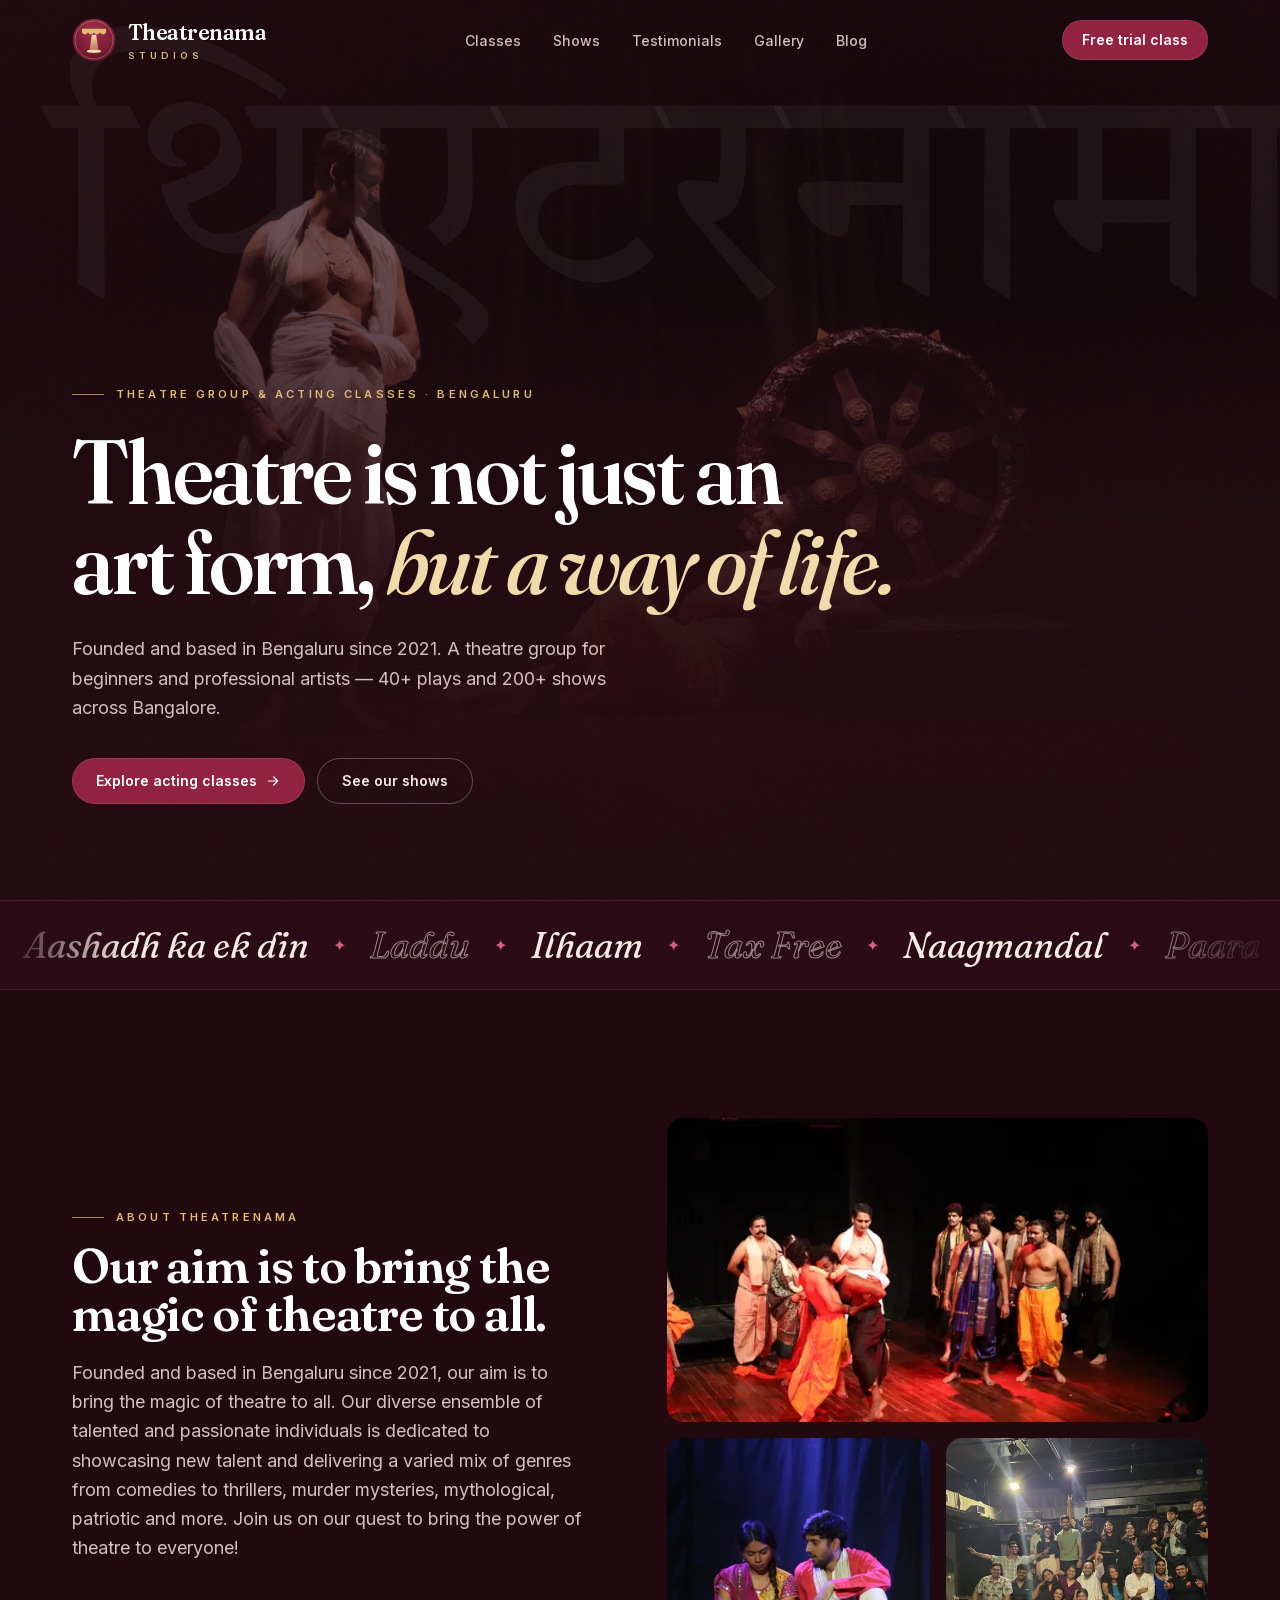
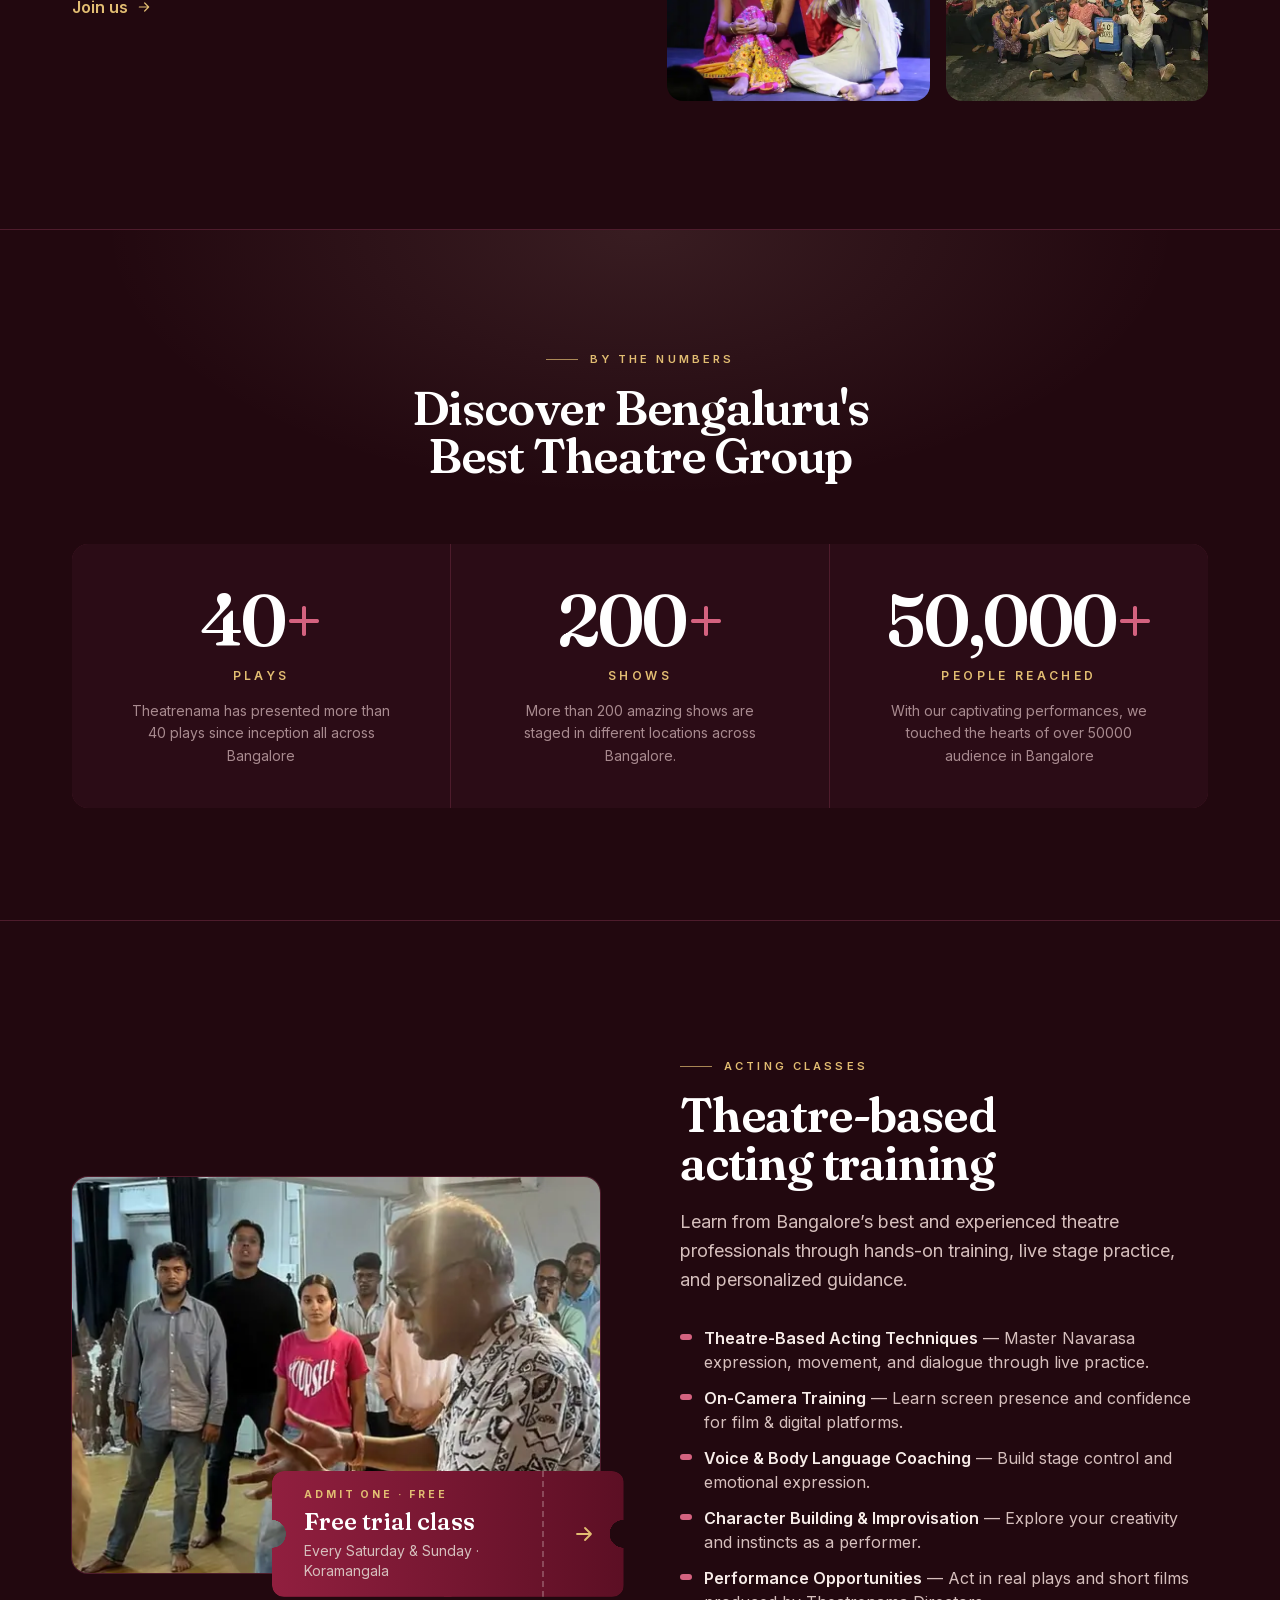
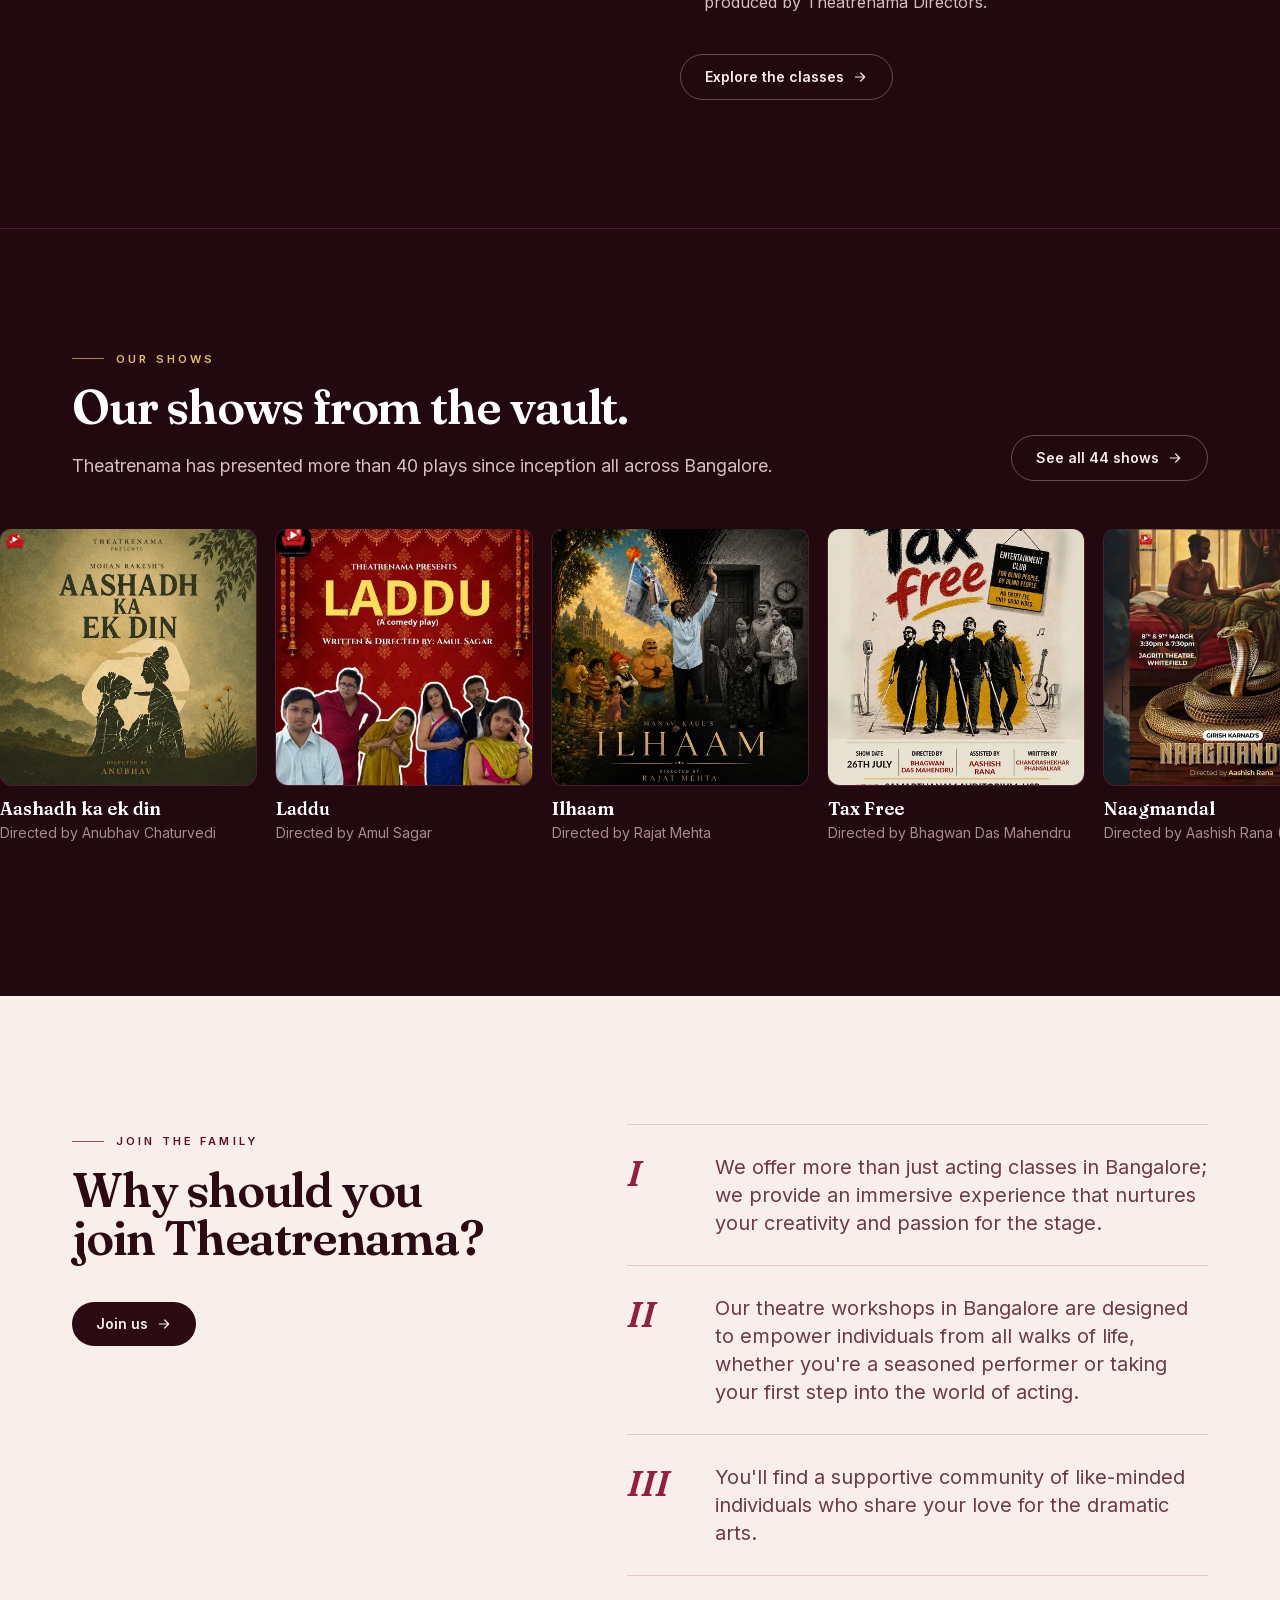
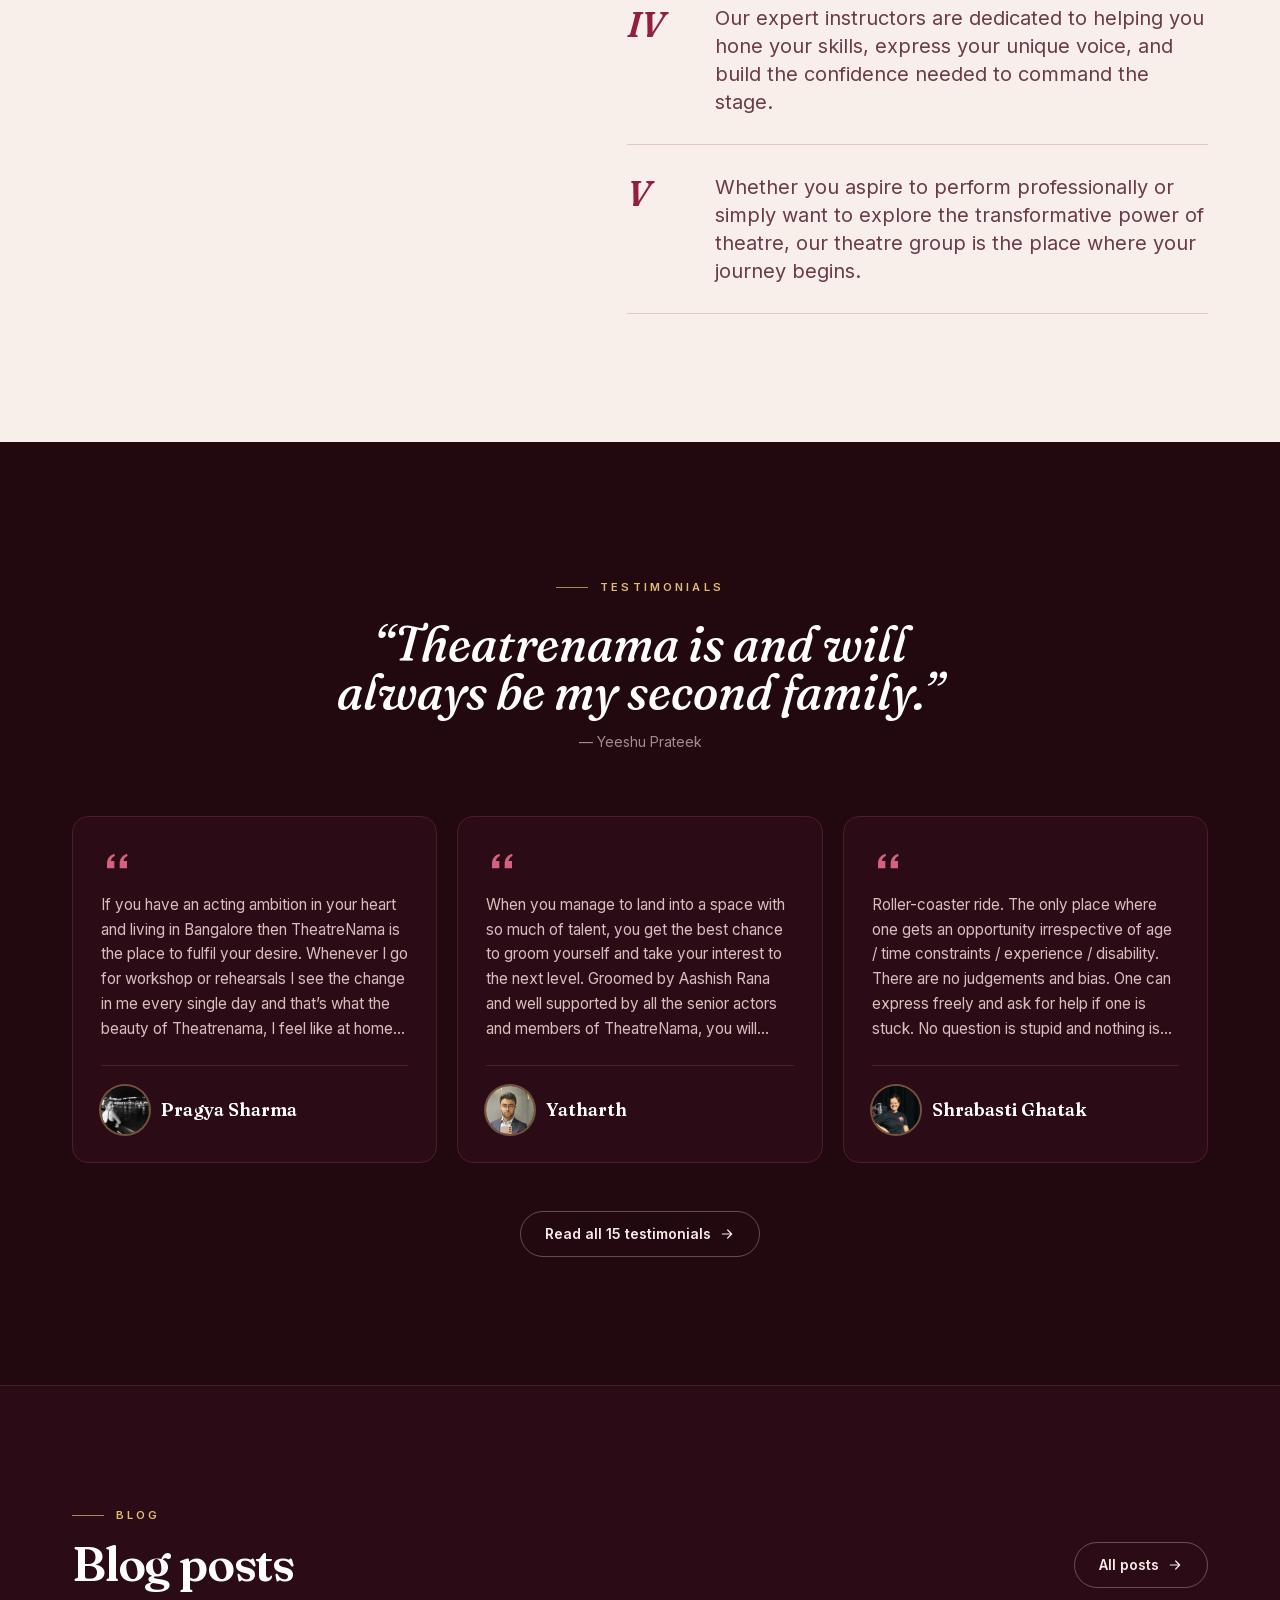
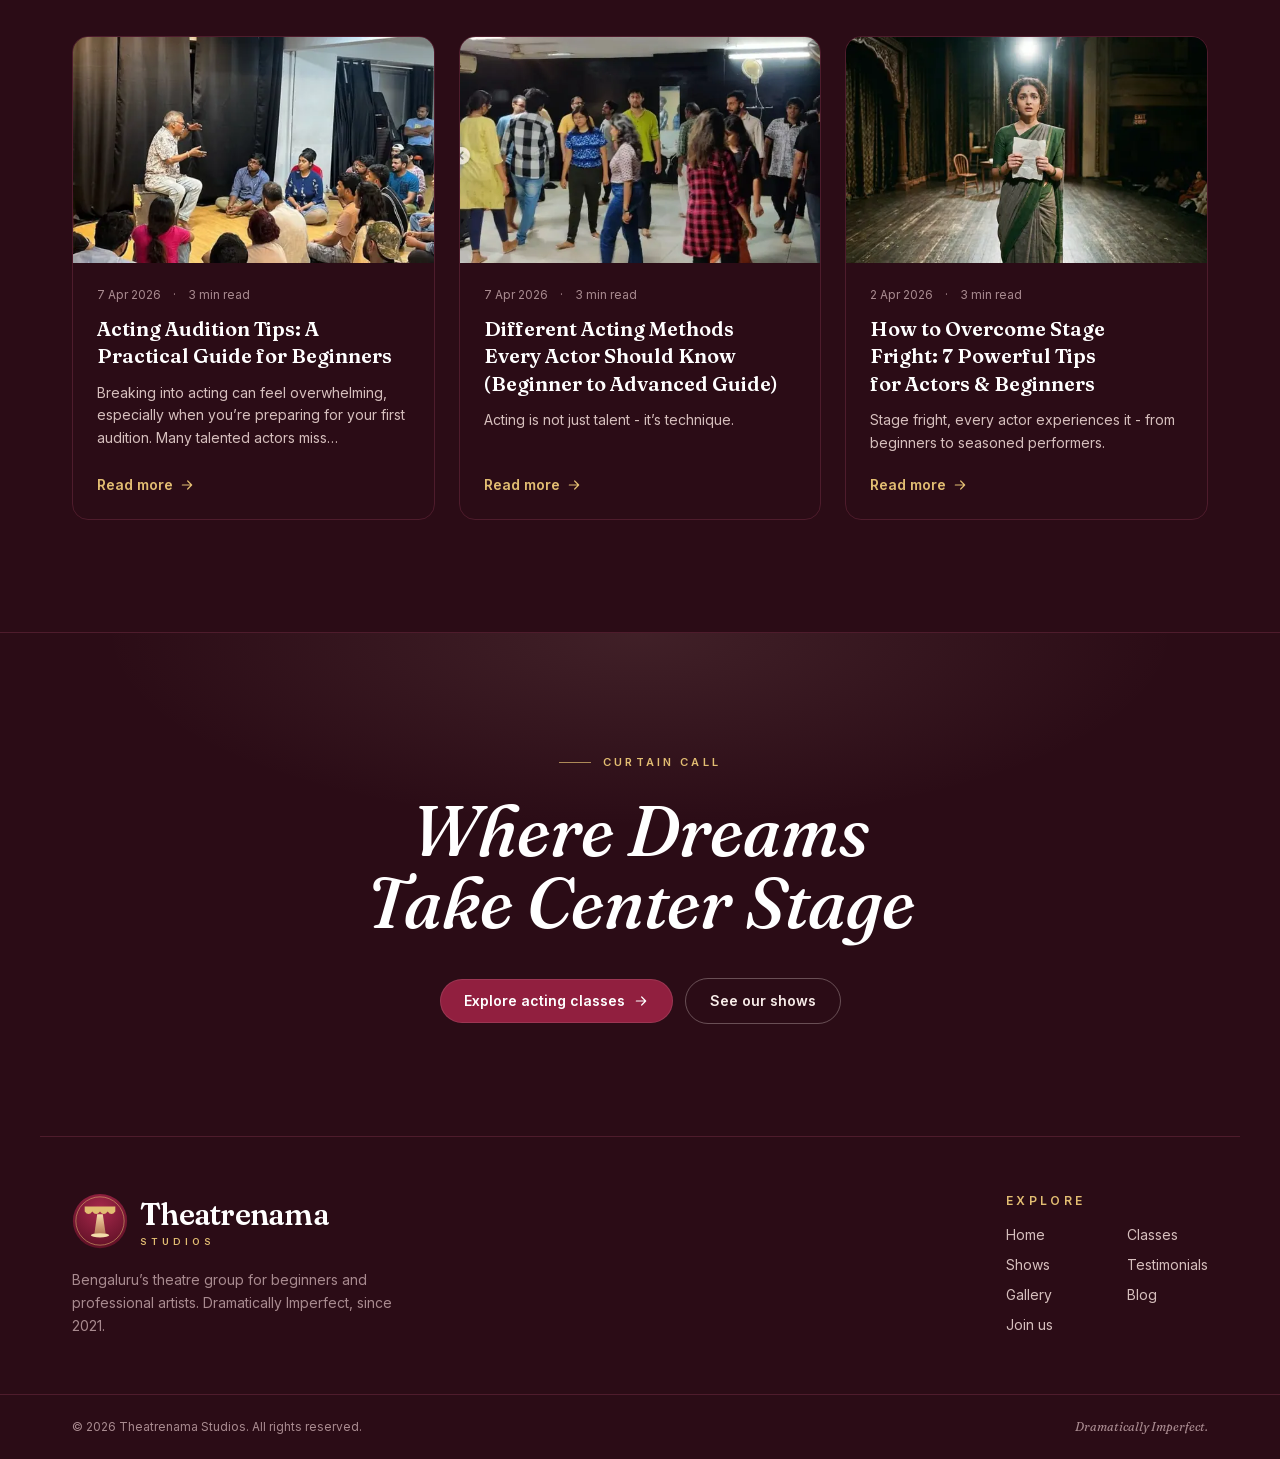
==== index.html @ 342a3503 "Deploy 2026-10-14 10:24 UTC Built from the microSaas monorepo (apps/theatrenamastudio).  Co-Authored" ====
<!DOCTYPE html><html lang="en-IN" class="__variable_3ef085 __variable_d8ebd1 __variable_57bfc7"><head><meta charSet="utf-8"/><meta name="viewport" content="width=device-width, initial-scale=1"/><link rel="preload" as="image" href="/icon.svg"/><link rel="preload" as="image" imageSrcSet="/media/gallery/g02-640.webp 640w, /media/gallery/g02-1600.webp 1600w, /media/gallery/g02-2400.webp 2400w" imageSizes="100vw"/><link rel="stylesheet" href="/_next/static/css/e958e77928044bc6.css" data-precedence="next"/><link rel="preload" as="script" fetchPriority="low" href="/_next/static/chunks/webpack-bf4ab1a71f17e4b8.js"/><script src="/_next/static/chunks/5b8f0dd8-e7ec6d33186a94db.js" async=""></script><script src="/_next/static/chunks/749-aa29c64bf0659a27.js" async=""></script><script src="/_next/static/chunks/main-app-c1b3ed4e00259830.js" async=""></script><script src="/_next/static/chunks/411-e05764ad5c6e83b8.js" async=""></script><script src="/_next/static/chunks/app/page-a405148a5ae69d5d.js" async=""></script><script src="/_next/static/chunks/app/layout-66b9f2281c1c49c7.js" async=""></script><meta name="theme-color" content="#22080f"/><meta name="color-scheme" content="dark"/><title>Theatrenama Studios — Theatre Group &amp; Acting Classes in Bangalore</title><meta name="description" content="Theatrenama is a theatre group in Bangalore for beginners and professional artists. Theatre and acting classes in Koramangala with experienced theatre instructors — free trial class every Saturday &amp; Sunday."/><meta name="application-name" content="Theatrenama Studios"/><meta name="keywords" content="theatre group in Bangalore,acting classes in Bangalore,acting classes Koramangala,theatre workshop Bangalore,Hindi theatre Bangalore,weekend acting classes Bangalore,free trial acting class,Theatrenama"/><link rel="canonical" href="https://theatrenamastudio.com/"/><meta name="format-detection" content="telephone=no"/><meta property="og:title" content="Theatrenama Studios — Theatre group &amp; acting classes in Bengaluru"/><meta property="og:description" content="Theatrenama is a theatre group in Bangalore for beginners and professional artists. Theatre and acting classes in Koramangala with experienced theatre instructors — free trial class every Saturday &amp; Sunday."/><meta property="og:site_name" content="Theatrenama Studios"/><meta property="og:locale" content="en_IN"/><meta property="og:image" content="https://theatrenamastudio.com/og.png"/><meta property="og:image:width" content="1200"/><meta property="og:image:height" content="630"/><meta property="og:image:alt" content="Theatrenama Studios — Dramatically Imperfect"/><meta property="og:type" content="website"/><meta name="twitter:card" content="summary_large_image"/><meta name="twitter:title" content="Theatrenama Studios — Theatre group &amp; acting classes in Bengaluru"/><meta name="twitter:description" content="Theatrenama is a theatre group in Bangalore for beginners and professional artists. Theatre and acting classes in Koramangala with experienced theatre instructors — free trial class every Saturday &amp; Sunday."/><meta name="twitter:image" content="https://theatrenamastudio.com/og.png"/><meta name="twitter:image:width" content="1200"/><meta name="twitter:image:height" content="630"/><meta name="twitter:image:alt" content="Theatrenama Studios — Dramatically Imperfect"/><link rel="icon" href="/icon.svg" type="image/svg+xml"/><link rel="icon" href="/icon-32.png" sizes="32x32" type="image/png"/><link rel="icon" href="/icon-192.png" sizes="192x192" type="image/png"/><link rel="apple-touch-icon" href="/icon-180.png" sizes="180x180"/><script src="/_next/static/chunks/polyfills-42372ed130431b0a.js" noModule=""></script></head><body class="grain min-h-screen"><a href="#main" class="sr-only z-[80] rounded-full bg-burgundy px-5 py-3 text-sm font-semibold text-white focus:not-sr-only focus:fixed focus:left-4 focus:top-4">Skip to content</a><header class="fixed inset-x-0 top-0 z-40 border-b transition-[background-color,border-color,backdrop-filter] duration-300 border-transparent"><div class="shell flex h-16 items-center justify-between gap-4 lg:h-20"><a class="-ml-1 rounded-lg p-1" aria-label="Theatrenama Studios — home" href="/"><span class="flex items-center gap-3"><img src="/icon.svg" alt="" width="64" height="64" class="h-10 w-10 lg:h-11 lg:w-11"/><span class="flex flex-col leading-none"><span class="font-display font-semibold tracking-tight text-white text-xl lg:text-[1.35rem]">Theatrenama</span><span class="mt-1 text-[0.6rem] font-semibold uppercase tracking-[0.42em] text-brass">Studios</span></span></span></a><nav aria-label="Main" class="hidden lg:block"><ul class="flex items-center gap-1"><li><a class="relative rounded-full px-3.5 py-2 text-sm font-medium transition-colors text-cream-dim hover:text-white" href="/acting-classes-bengaluru/">Classes</a></li><li><a class="relative rounded-full px-3.5 py-2 text-sm font-medium transition-colors text-cream-dim hover:text-white" href="/our-shows/">Shows</a></li><li><a class="relative rounded-full px-3.5 py-2 text-sm font-medium transition-colors text-cream-dim hover:text-white" href="/testimonials/">Testimonials</a></li><li><a class="relative rounded-full px-3.5 py-2 text-sm font-medium transition-colors text-cream-dim hover:text-white" href="/gallery/">Gallery</a></li><li><a class="relative rounded-full px-3.5 py-2 text-sm font-medium transition-colors text-cream-dim hover:text-white" href="/blog/">Blog</a></li></ul></nav><div class="flex items-center gap-2"><a class="btn-primary hidden !px-5 !py-2.5 sm:inline-flex" href="/acting-classes-bengaluru/#trial">Free trial class</a><button type="button" aria-expanded="false" aria-controls="curtain-menu" aria-label="Open menu" class="grid h-11 w-11 place-items-center rounded-full border border-cream/20 text-cream transition hover:border-cream/60 lg:hidden"><svg viewBox="0 0 24 24" class="h-5 w-5" fill="none" stroke="currentColor" stroke-width="1.8" stroke-linecap="round" stroke-linejoin="round" aria-hidden="true"><path d="M4 7h16 M4 12h16 M4 17h10"></path></svg></button></div></div></header><div id="curtain-menu" class="fixed inset-0 z-30 lg:hidden invisible delay-500" aria-hidden="true"><div class="absolute inset-y-0 w-1/2 bg-[repeating-linear-gradient(90deg,#4a0b1d_0_14px,#6e1430_14px_30px,#4a0b1d_30px_44px)] transition-transform duration-500 ease-[cubic-bezier(.7,0,.2,1)] left-0 shadow-[inset_-30px_0_60px_rgba(20,3,8,0.6)] -translate-x-full"></div><div class="absolute inset-y-0 w-1/2 bg-[repeating-linear-gradient(90deg,#4a0b1d_0_14px,#6e1430_14px_30px,#4a0b1d_30px_44px)] transition-transform duration-500 ease-[cubic-bezier(.7,0,.2,1)] right-0 shadow-[inset_30px_0_60px_rgba(20,3,8,0.6)] translate-x-full"></div><div class="absolute inset-0 bg-gradient-to-b from-wine/70 via-wine/25 to-wine/80"></div><nav aria-label="Mobile" class="relative flex h-full flex-col items-center justify-center gap-1 px-6 pt-16 text-center transition-opacity duration-300 opacity-0"><a tabindex="-1" aria-current="page" class="font-display text-3xl leading-snug transition hover:text-brass-light text-brass-light" href="/">Home</a><a tabindex="-1" class="font-display text-3xl leading-snug transition hover:text-brass-light text-white/90" href="/acting-classes-bengaluru/">Classes</a><a tabindex="-1" class="font-display text-3xl leading-snug transition hover:text-brass-light text-white/90" href="/our-shows/">Shows</a><a tabindex="-1" class="font-display text-3xl leading-snug transition hover:text-brass-light text-white/90" href="/testimonials/">Testimonials</a><a tabindex="-1" class="font-display text-3xl leading-snug transition hover:text-brass-light text-white/90" href="/gallery/">Gallery</a><a tabindex="-1" class="font-display text-3xl leading-snug transition hover:text-brass-light text-white/90" href="/blog/">Blog</a><a tabindex="-1" class="font-display text-3xl leading-snug transition hover:text-brass-light text-white/90" href="/join-us/">Join us</a><a tabindex="-1" class="mt-8 inline-flex items-center gap-2 rounded-full bg-cream px-6 py-3 text-sm font-semibold text-burgundy-deep" href="/acting-classes-bengaluru/#trial">Free trial class<svg viewBox="0 0 24 24" class="h-4 w-4" fill="none" stroke="currentColor" stroke-width="1.8" stroke-linecap="round" stroke-linejoin="round" aria-hidden="true"><path d="M5 12h14 M13 6l6 6-6 6"></path></svg></a></nav></div><main id="main"><section class="relative isolate flex min-h-[100svh] items-end overflow-hidden"><img src="/media/gallery/g02-640.webp" srcSet="/media/gallery/g02-640.webp 640w, /media/gallery/g02-1600.webp 1600w, /media/gallery/g02-2400.webp 2400w" sizes="100vw" width="6000" height="4000" alt="Maharathi scene" class="absolute inset-0 -z-20 h-full w-full object-cover object-[64%_50%] lg:object-center" loading="eager" decoding="sync" fetchpriority="high"/><div class="absolute inset-0 -z-10 bg-burgundy-deep/35 mix-blend-multiply"></div><div class="absolute inset-0 -z-10 bg-[linear-gradient(to_top,#22080f_6%,rgba(34,8,15,0.86)_34%,rgba(34,8,15,0.35)_68%,rgba(34,8,15,0.55))]"></div><div class="absolute inset-0 -z-10 bg-[radial-gradient(70%_60%_at_70%_20%,transparent,rgba(34,8,15,0.55))]"></div><p aria-hidden="true" class="pointer-events-none absolute -right-6 top-20 -z-10 select-none font-deva text-[30vw] leading-none text-white/[0.045] sm:top-16 lg:text-[19rem]">थिएटरनामा</p><div class="shell pb-14 pt-36 sm:pb-20 lg:pb-24"><h1 class="kicker">Theatre group &amp; acting classes · Bengaluru</h1><p class="mt-6 max-w-5xl font-display text-[2.9rem] font-semibold leading-[0.98] tracking-tight text-white text-balance sm:text-7xl lg:text-[5.6rem]">Theatre is not just an art form, <em class="font-medium text-brass-light">but a way of life.</em></p><p class="mt-7 max-w-xl text-lg leading-relaxed text-cream-dim text-pretty">Founded and based in Bengaluru since 2021. A theatre group for beginners and professional artists — 40+ plays and 200+ shows across Bangalore.</p><div class="mt-9 flex flex-wrap gap-3"><a class="btn-primary" href="/acting-classes-bengaluru/">Explore acting classes<svg viewBox="0 0 24 24" class="h-4 w-4" fill="none" stroke="currentColor" stroke-width="1.8" stroke-linecap="round" stroke-linejoin="round" aria-hidden="true"><path d="M5 12h14 M13 6l6 6-6 6"></path></svg></a><a class="btn-ghost" href="/our-shows/">See our shows</a></div></div></section><div class="relative overflow-hidden border-y border-wine-line bg-wine-2 py-6" aria-hidden="true"><div class="flex w-max animate-marquee"><ul class="flex shrink-0 items-center"><li class="flex items-center"><span class="whitespace-nowrap px-6 font-display text-3xl italic sm:text-4xl text-cream">Aashadh ka ek din</span><span class="text-burgundy-light" aria-hidden="true">✦</span></li><li class="flex items-center"><span class="whitespace-nowrap px-6 font-display text-3xl italic sm:text-4xl text-transparent [-webkit-text-stroke:1px_rgba(247,236,232,0.55)]">Laddu</span><span class="text-burgundy-light" aria-hidden="true">✦</span></li><li class="flex items-center"><span class="whitespace-nowrap px-6 font-display text-3xl italic sm:text-4xl text-cream">Ilhaam</span><span class="text-burgundy-light" aria-hidden="true">✦</span></li><li class="flex items-center"><span class="whitespace-nowrap px-6 font-display text-3xl italic sm:text-4xl text-transparent [-webkit-text-stroke:1px_rgba(247,236,232,0.55)]">Tax Free</span><span class="text-burgundy-light" aria-hidden="true">✦</span></li><li class="flex items-center"><span class="whitespace-nowrap px-6 font-display text-3xl italic sm:text-4xl text-cream">Naagmandal</span><span class="text-burgundy-light" aria-hidden="true">✦</span></li><li class="flex items-center"><span class="whitespace-nowrap px-6 font-display text-3xl italic sm:text-4xl text-transparent [-webkit-text-stroke:1px_rgba(247,236,232,0.55)]">Paara</span><span class="text-burgundy-light" aria-hidden="true">✦</span></li><li class="flex items-center"><span class="whitespace-nowrap px-6 font-display text-3xl italic sm:text-4xl text-cream">Sherlock Holmes &amp; the case of the vanishing author</span><span class="text-burgundy-light" aria-hidden="true">✦</span></li><li class="flex items-center"><span class="whitespace-nowrap px-6 font-display text-3xl italic sm:text-4xl text-transparent [-webkit-text-stroke:1px_rgba(247,236,232,0.55)]">Digdarshak</span><span class="text-burgundy-light" aria-hidden="true">✦</span></li><li class="flex items-center"><span class="whitespace-nowrap px-6 font-display text-3xl italic sm:text-4xl text-cream">Akelapan</span><span class="text-burgundy-light" aria-hidden="true">✦</span></li><li class="flex items-center"><span class="whitespace-nowrap px-6 font-display text-3xl italic sm:text-4xl text-transparent [-webkit-text-stroke:1px_rgba(247,236,232,0.55)]">Pagla Ghoda</span><span class="text-burgundy-light" aria-hidden="true">✦</span></li><li class="flex items-center"><span class="whitespace-nowrap px-6 font-display text-3xl italic sm:text-4xl text-cream">Janch Padtaal</span><span class="text-burgundy-light" aria-hidden="true">✦</span></li><li class="flex items-center"><span class="whitespace-nowrap px-6 font-display text-3xl italic sm:text-4xl text-transparent [-webkit-text-stroke:1px_rgba(247,236,232,0.55)]">Refund</span><span class="text-burgundy-light" aria-hidden="true">✦</span></li><li class="flex items-center"><span class="whitespace-nowrap px-6 font-display text-3xl italic sm:text-4xl text-cream">Paying Guest</span><span class="text-burgundy-light" aria-hidden="true">✦</span></li><li class="flex items-center"><span class="whitespace-nowrap px-6 font-display text-3xl italic sm:text-4xl text-transparent [-webkit-text-stroke:1px_rgba(247,236,232,0.55)]">Suno toh sahi</span><span class="text-burgundy-light" aria-hidden="true">✦</span></li><li class="flex items-center"><span class="whitespace-nowrap px-6 font-display text-3xl italic sm:text-4xl text-cream">Saiyyan Bhaye Kotwal</span><span class="text-burgundy-light" aria-hidden="true">✦</span></li><li class="flex items-center"><span class="whitespace-nowrap px-6 font-display text-3xl italic sm:text-4xl text-transparent [-webkit-text-stroke:1px_rgba(247,236,232,0.55)]">Govind</span><span class="text-burgundy-light" aria-hidden="true">✦</span></li><li class="flex items-center"><span class="whitespace-nowrap px-6 font-display text-3xl italic sm:text-4xl text-cream">31st February</span><span class="text-burgundy-light" aria-hidden="true">✦</span></li><li class="flex items-center"><span class="whitespace-nowrap px-6 font-display text-3xl italic sm:text-4xl text-transparent [-webkit-text-stroke:1px_rgba(247,236,232,0.55)]">Taj Mahal ka tender</span><span class="text-burgundy-light" aria-hidden="true">✦</span></li><li class="flex items-center"><span class="whitespace-nowrap px-6 font-display text-3xl italic sm:text-4xl text-cream">Proposal</span><span class="text-burgundy-light" aria-hidden="true">✦</span></li><li class="flex items-center"><span class="whitespace-nowrap px-6 font-display text-3xl italic sm:text-4xl text-transparent [-webkit-text-stroke:1px_rgba(247,236,232,0.55)]">Bali aur shambhu</span><span class="text-burgundy-light" aria-hidden="true">✦</span></li><li class="flex items-center"><span class="whitespace-nowrap px-6 font-display text-3xl italic sm:text-4xl text-cream">Can’t pay? Won’t pay!</span><span class="text-burgundy-light" aria-hidden="true">✦</span></li><li class="flex items-center"><span class="whitespace-nowrap px-6 font-display text-3xl italic sm:text-4xl text-transparent [-webkit-text-stroke:1px_rgba(247,236,232,0.55)]">Gaj foot inch</span><span class="text-burgundy-light" aria-hidden="true">✦</span></li><li class="flex items-center"><span class="whitespace-nowrap px-6 font-display text-3xl italic sm:text-4xl text-cream">Aparadhi naanalla..!!</span><span class="text-burgundy-light" aria-hidden="true">✦</span></li><li class="flex items-center"><span class="whitespace-nowrap px-6 font-display text-3xl italic sm:text-4xl text-transparent [-webkit-text-stroke:1px_rgba(247,236,232,0.55)]">Moteram ka satyagrah</span><span class="text-burgundy-light" aria-hidden="true">✦</span></li><li class="flex items-center"><span class="whitespace-nowrap px-6 font-display text-3xl italic sm:text-4xl text-cream">Ambedkar aur Gandhi</span><span class="text-burgundy-light" aria-hidden="true">✦</span></li><li class="flex items-center"><span class="whitespace-nowrap px-6 font-display text-3xl italic sm:text-4xl text-transparent [-webkit-text-stroke:1px_rgba(247,236,232,0.55)]">Chhapra ke deewaaney</span><span class="text-burgundy-light" aria-hidden="true">✦</span></li><li class="flex items-center"><span class="whitespace-nowrap px-6 font-display text-3xl italic sm:text-4xl text-cream">Maharathi</span><span class="text-burgundy-light" aria-hidden="true">✦</span></li><li class="flex items-center"><span class="whitespace-nowrap px-6 font-display text-3xl italic sm:text-4xl text-transparent [-webkit-text-stroke:1px_rgba(247,236,232,0.55)]">The Interview</span><span class="text-burgundy-light" aria-hidden="true">✦</span></li><li class="flex items-center"><span class="whitespace-nowrap px-6 font-display text-3xl italic sm:text-4xl text-cream">Gagan Damama Bajyo</span><span class="text-burgundy-light" aria-hidden="true">✦</span></li><li class="flex items-center"><span class="whitespace-nowrap px-6 font-display text-3xl italic sm:text-4xl text-transparent [-webkit-text-stroke:1px_rgba(247,236,232,0.55)]">Aisa Kehte Hain</span><span class="text-burgundy-light" aria-hidden="true">✦</span></li><li class="flex items-center"><span class="whitespace-nowrap px-6 font-display text-3xl italic sm:text-4xl text-cream">Court Martial</span><span class="text-burgundy-light" aria-hidden="true">✦</span></li><li class="flex items-center"><span class="whitespace-nowrap px-6 font-display text-3xl italic sm:text-4xl text-transparent [-webkit-text-stroke:1px_rgba(247,236,232,0.55)]">12 Angry Women</span><span class="text-burgundy-light" aria-hidden="true">✦</span></li><li class="flex items-center"><span class="whitespace-nowrap px-6 font-display text-3xl italic sm:text-4xl text-cream">Deluxe Hair Cutting Saloon</span><span class="text-burgundy-light" aria-hidden="true">✦</span></li><li class="flex items-center"><span class="whitespace-nowrap px-6 font-display text-3xl italic sm:text-4xl text-transparent [-webkit-text-stroke:1px_rgba(247,236,232,0.55)]">Family</span><span class="text-burgundy-light" aria-hidden="true">✦</span></li><li class="flex items-center"><span class="whitespace-nowrap px-6 font-display text-3xl italic sm:text-4xl text-cream">Tamasha-e-media</span><span class="text-burgundy-light" aria-hidden="true">✦</span></li><li class="flex items-center"><span class="whitespace-nowrap px-6 font-display text-3xl italic sm:text-4xl text-transparent [-webkit-text-stroke:1px_rgba(247,236,232,0.55)]">Mera Wajood</span><span class="text-burgundy-light" aria-hidden="true">✦</span></li><li class="flex items-center"><span class="whitespace-nowrap px-6 font-display text-3xl italic sm:text-4xl text-cream">Pocketmaar Drama Company</span><span class="text-burgundy-light" aria-hidden="true">✦</span></li><li class="flex items-center"><span class="whitespace-nowrap px-6 font-display text-3xl italic sm:text-4xl text-transparent [-webkit-text-stroke:1px_rgba(247,236,232,0.55)]">Tamashey ka baazigar</span><span class="text-burgundy-light" aria-hidden="true">✦</span></li><li class="flex items-center"><span class="whitespace-nowrap px-6 font-display text-3xl italic sm:text-4xl text-cream">Birjees qadar ka kunba</span><span class="text-burgundy-light" aria-hidden="true">✦</span></li><li class="flex items-center"><span class="whitespace-nowrap px-6 font-display text-3xl italic sm:text-4xl text-transparent [-webkit-text-stroke:1px_rgba(247,236,232,0.55)]">Jab shahar humara sota hai</span><span class="text-burgundy-light" aria-hidden="true">✦</span></li><li class="flex items-center"><span class="whitespace-nowrap px-6 font-display text-3xl italic sm:text-4xl text-cream">Hi! Handsome</span><span class="text-burgundy-light" aria-hidden="true">✦</span></li><li class="flex items-center"><span class="whitespace-nowrap px-6 font-display text-3xl italic sm:text-4xl text-transparent [-webkit-text-stroke:1px_rgba(247,236,232,0.55)]">Chuhal</span><span class="text-burgundy-light" aria-hidden="true">✦</span></li><li class="flex items-center"><span class="whitespace-nowrap px-6 font-display text-3xl italic sm:text-4xl text-cream">Woh ab bhi pukarta hai</span><span class="text-burgundy-light" aria-hidden="true">✦</span></li><li class="flex items-center"><span class="whitespace-nowrap px-6 font-display text-3xl italic sm:text-4xl text-transparent [-webkit-text-stroke:1px_rgba(247,236,232,0.55)]">Canvas ki maut</span><span class="text-burgundy-light" aria-hidden="true">✦</span></li></ul><ul class="flex shrink-0 items-center"><li class="flex items-center"><span class="whitespace-nowrap px-6 font-display text-3xl italic sm:text-4xl text-cream">Aashadh ka ek din</span><span class="text-burgundy-light" aria-hidden="true">✦</span></li><li class="flex items-center"><span class="whitespace-nowrap px-6 font-display text-3xl italic sm:text-4xl text-transparent [-webkit-text-stroke:1px_rgba(247,236,232,0.55)]">Laddu</span><span class="text-burgundy-light" aria-hidden="true">✦</span></li><li class="flex items-center"><span class="whitespace-nowrap px-6 font-display text-3xl italic sm:text-4xl text-cream">Ilhaam</span><span class="text-burgundy-light" aria-hidden="true">✦</span></li><li class="flex items-center"><span class="whitespace-nowrap px-6 font-display text-3xl italic sm:text-4xl text-transparent [-webkit-text-stroke:1px_rgba(247,236,232,0.55)]">Tax Free</span><span class="text-burgundy-light" aria-hidden="true">✦</span></li><li class="flex items-center"><span class="whitespace-nowrap px-6 font-display text-3xl italic sm:text-4xl text-cream">Naagmandal</span><span class="text-burgundy-light" aria-hidden="true">✦</span></li><li class="flex items-center"><span class="whitespace-nowrap px-6 font-display text-3xl italic sm:text-4xl text-transparent [-webkit-text-stroke:1px_rgba(247,236,232,0.55)]">Paara</span><span class="text-burgundy-light" aria-hidden="true">✦</span></li><li class="flex items-center"><span class="whitespace-nowrap px-6 font-display text-3xl italic sm:text-4xl text-cream">Sherlock Holmes &amp; the case of the vanishing author</span><span class="text-burgundy-light" aria-hidden="true">✦</span></li><li class="flex items-center"><span class="whitespace-nowrap px-6 font-display text-3xl italic sm:text-4xl text-transparent [-webkit-text-stroke:1px_rgba(247,236,232,0.55)]">Digdarshak</span><span class="text-burgundy-light" aria-hidden="true">✦</span></li><li class="flex items-center"><span class="whitespace-nowrap px-6 font-display text-3xl italic sm:text-4xl text-cream">Akelapan</span><span class="text-burgundy-light" aria-hidden="true">✦</span></li><li class="flex items-center"><span class="whitespace-nowrap px-6 font-display text-3xl italic sm:text-4xl text-transparent [-webkit-text-stroke:1px_rgba(247,236,232,0.55)]">Pagla Ghoda</span><span class="text-burgundy-light" aria-hidden="true">✦</span></li><li class="flex items-center"><span class="whitespace-nowrap px-6 font-display text-3xl italic sm:text-4xl text-cream">Janch Padtaal</span><span class="text-burgundy-light" aria-hidden="true">✦</span></li><li class="flex items-center"><span class="whitespace-nowrap px-6 font-display text-3xl italic sm:text-4xl text-transparent [-webkit-text-stroke:1px_rgba(247,236,232,0.55)]">Refund</span><span class="text-burgundy-light" aria-hidden="true">✦</span></li><li class="flex items-center"><span class="whitespace-nowrap px-6 font-display text-3xl italic sm:text-4xl text-cream">Paying Guest</span><span class="text-burgundy-light" aria-hidden="true">✦</span></li><li class="flex items-center"><span class="whitespace-nowrap px-6 font-display text-3xl italic sm:text-4xl text-transparent [-webkit-text-stroke:1px_rgba(247,236,232,0.55)]">Suno toh sahi</span><span class="text-burgundy-light" aria-hidden="true">✦</span></li><li class="flex items-center"><span class="whitespace-nowrap px-6 font-display text-3xl italic sm:text-4xl text-cream">Saiyyan Bhaye Kotwal</span><span class="text-burgundy-light" aria-hidden="true">✦</span></li><li class="flex items-center"><span class="whitespace-nowrap px-6 font-display text-3xl italic sm:text-4xl text-transparent [-webkit-text-stroke:1px_rgba(247,236,232,0.55)]">Govind</span><span class="text-burgundy-light" aria-hidden="true">✦</span></li><li class="flex items-center"><span class="whitespace-nowrap px-6 font-display text-3xl italic sm:text-4xl text-cream">31st February</span><span class="text-burgundy-light" aria-hidden="true">✦</span></li><li class="flex items-center"><span class="whitespace-nowrap px-6 font-display text-3xl italic sm:text-4xl text-transparent [-webkit-text-stroke:1px_rgba(247,236,232,0.55)]">Taj Mahal ka tender</span><span class="text-burgundy-light" aria-hidden="true">✦</span></li><li class="flex items-center"><span class="whitespace-nowrap px-6 font-display text-3xl italic sm:text-4xl text-cream">Proposal</span><span class="text-burgundy-light" aria-hidden="true">✦</span></li><li class="flex items-center"><span class="whitespace-nowrap px-6 font-display text-3xl italic sm:text-4xl text-transparent [-webkit-text-stroke:1px_rgba(247,236,232,0.55)]">Bali aur shambhu</span><span class="text-burgundy-light" aria-hidden="true">✦</span></li><li class="flex items-center"><span class="whitespace-nowrap px-6 font-display text-3xl italic sm:text-4xl text-cream">Can’t pay? Won’t pay!</span><span class="text-burgundy-light" aria-hidden="true">✦</span></li><li class="flex items-center"><span class="whitespace-nowrap px-6 font-display text-3xl italic sm:text-4xl text-transparent [-webkit-text-stroke:1px_rgba(247,236,232,0.55)]">Gaj foot inch</span><span class="text-burgundy-light" aria-hidden="true">✦</span></li><li class="flex items-center"><span class="whitespace-nowrap px-6 font-display text-3xl italic sm:text-4xl text-cream">Aparadhi naanalla..!!</span><span class="text-burgundy-light" aria-hidden="true">✦</span></li><li class="flex items-center"><span class="whitespace-nowrap px-6 font-display text-3xl italic sm:text-4xl text-transparent [-webkit-text-stroke:1px_rgba(247,236,232,0.55)]">Moteram ka satyagrah</span><span class="text-burgundy-light" aria-hidden="true">✦</span></li><li class="flex items-center"><span class="whitespace-nowrap px-6 font-display text-3xl italic sm:text-4xl text-cream">Ambedkar aur Gandhi</span><span class="text-burgundy-light" aria-hidden="true">✦</span></li><li class="flex items-center"><span class="whitespace-nowrap px-6 font-display text-3xl italic sm:text-4xl text-transparent [-webkit-text-stroke:1px_rgba(247,236,232,0.55)]">Chhapra ke deewaaney</span><span class="text-burgundy-light" aria-hidden="true">✦</span></li><li class="flex items-center"><span class="whitespace-nowrap px-6 font-display text-3xl italic sm:text-4xl text-cream">Maharathi</span><span class="text-burgundy-light" aria-hidden="true">✦</span></li><li class="flex items-center"><span class="whitespace-nowrap px-6 font-display text-3xl italic sm:text-4xl text-transparent [-webkit-text-stroke:1px_rgba(247,236,232,0.55)]">The Interview</span><span class="text-burgundy-light" aria-hidden="true">✦</span></li><li class="flex items-center"><span class="whitespace-nowrap px-6 font-display text-3xl italic sm:text-4xl text-cream">Gagan Damama Bajyo</span><span class="text-burgundy-light" aria-hidden="true">✦</span></li><li class="flex items-center"><span class="whitespace-nowrap px-6 font-display text-3xl italic sm:text-4xl text-transparent [-webkit-text-stroke:1px_rgba(247,236,232,0.55)]">Aisa Kehte Hain</span><span class="text-burgundy-light" aria-hidden="true">✦</span></li><li class="flex items-center"><span class="whitespace-nowrap px-6 font-display text-3xl italic sm:text-4xl text-cream">Court Martial</span><span class="text-burgundy-light" aria-hidden="true">✦</span></li><li class="flex items-center"><span class="whitespace-nowrap px-6 font-display text-3xl italic sm:text-4xl text-transparent [-webkit-text-stroke:1px_rgba(247,236,232,0.55)]">12 Angry Women</span><span class="text-burgundy-light" aria-hidden="true">✦</span></li><li class="flex items-center"><span class="whitespace-nowrap px-6 font-display text-3xl italic sm:text-4xl text-cream">Deluxe Hair Cutting Saloon</span><span class="text-burgundy-light" aria-hidden="true">✦</span></li><li class="flex items-center"><span class="whitespace-nowrap px-6 font-display text-3xl italic sm:text-4xl text-transparent [-webkit-text-stroke:1px_rgba(247,236,232,0.55)]">Family</span><span class="text-burgundy-light" aria-hidden="true">✦</span></li><li class="flex items-center"><span class="whitespace-nowrap px-6 font-display text-3xl italic sm:text-4xl text-cream">Tamasha-e-media</span><span class="text-burgundy-light" aria-hidden="true">✦</span></li><li class="flex items-center"><span class="whitespace-nowrap px-6 font-display text-3xl italic sm:text-4xl text-transparent [-webkit-text-stroke:1px_rgba(247,236,232,0.55)]">Mera Wajood</span><span class="text-burgundy-light" aria-hidden="true">✦</span></li><li class="flex items-center"><span class="whitespace-nowrap px-6 font-display text-3xl italic sm:text-4xl text-cream">Pocketmaar Drama Company</span><span class="text-burgundy-light" aria-hidden="true">✦</span></li><li class="flex items-center"><span class="whitespace-nowrap px-6 font-display text-3xl italic sm:text-4xl text-transparent [-webkit-text-stroke:1px_rgba(247,236,232,0.55)]">Tamashey ka baazigar</span><span class="text-burgundy-light" aria-hidden="true">✦</span></li><li class="flex items-center"><span class="whitespace-nowrap px-6 font-display text-3xl italic sm:text-4xl text-cream">Birjees qadar ka kunba</span><span class="text-burgundy-light" aria-hidden="true">✦</span></li><li class="flex items-center"><span class="whitespace-nowrap px-6 font-display text-3xl italic sm:text-4xl text-transparent [-webkit-text-stroke:1px_rgba(247,236,232,0.55)]">Jab shahar humara sota hai</span><span class="text-burgundy-light" aria-hidden="true">✦</span></li><li class="flex items-center"><span class="whitespace-nowrap px-6 font-display text-3xl italic sm:text-4xl text-cream">Hi! Handsome</span><span class="text-burgundy-light" aria-hidden="true">✦</span></li><li class="flex items-center"><span class="whitespace-nowrap px-6 font-display text-3xl italic sm:text-4xl text-transparent [-webkit-text-stroke:1px_rgba(247,236,232,0.55)]">Chuhal</span><span class="text-burgundy-light" aria-hidden="true">✦</span></li><li class="flex items-center"><span class="whitespace-nowrap px-6 font-display text-3xl italic sm:text-4xl text-cream">Woh ab bhi pukarta hai</span><span class="text-burgundy-light" aria-hidden="true">✦</span></li><li class="flex items-center"><span class="whitespace-nowrap px-6 font-display text-3xl italic sm:text-4xl text-transparent [-webkit-text-stroke:1px_rgba(247,236,232,0.55)]">Canvas ki maut</span><span class="text-burgundy-light" aria-hidden="true">✦</span></li></ul></div><div class="pointer-events-none absolute inset-y-0 left-0 w-16 bg-gradient-to-r from-wine-2 to-transparent sm:w-32"></div><div class="pointer-events-none absolute inset-y-0 right-0 w-16 bg-gradient-to-l from-wine-2 to-transparent sm:w-32"></div></div><section class="py-24 sm:py-32"><div class="shell grid items-center gap-14 lg:grid-cols-[1fr_1.05fr] lg:gap-20"><div class="reveal"><div class="max-w-3xl"><p class="kicker  ">About Theatrenama</p><h2 class="mt-4 font-display text-4xl font-semibold leading-[1.08] tracking-tight text-balance sm:text-5xl text-white">Our aim is to bring the magic of theatre to all.</h2><div class="mt-5 text-lg leading-relaxed text-pretty text-cream-dim"><p>Founded and based in Bengaluru since 2021, our aim is to bring the magic of theatre to all. Our diverse ensemble of talented and passionate individuals is dedicated to showcasing new talent and delivering a varied mix of genres from comedies to thrillers, murder mysteries, mythological, patriotic and more. Join us on our quest to bring the power of theatre to everyone!</p></div></div><a class="mt-8 inline-flex items-center gap-2 font-semibold text-brass hover:text-brass-light" href="/join-us/">Join us<svg viewBox="0 0 24 24" class="h-4 w-4" fill="none" stroke="currentColor" stroke-width="1.8" stroke-linecap="round" stroke-linejoin="round" aria-hidden="true"><path d="M5 12h14 M13 6l6 6-6 6"></path></svg></a></div><div class="reveal grid grid-cols-6 grid-rows-[auto_auto] gap-3 sm:gap-4"><div class="col-span-6 overflow-hidden rounded-2xl"><img src="/media/gallery/g05-640.webp" srcSet="/media/gallery/g05-640.webp 640w, /media/gallery/g05-1600.webp 1600w, /media/gallery/g05-2400.webp 2400w" sizes="(min-width: 1024px) 580px, 92vw" width="6000" height="4000" alt="Scene from a Theatrenama production" class="aspect-[16/9] h-full w-full object-cover" loading="lazy" decoding="async"/></div><div class="col-span-3 overflow-hidden rounded-2xl"><img src="/media/gallery/g13-640.webp" srcSet="/media/gallery/g13-640.webp 640w, /media/gallery/g13-1600.webp 1440w" sizes="(min-width: 1024px) 290px, 46vw" width="1440" height="1440" alt="Scene from a Theatrenama production" class="aspect-square h-full w-full object-cover" loading="lazy" decoding="async"/></div><div class="col-span-3 overflow-hidden rounded-2xl"><img src="/media/gallery/g10-640.webp" srcSet="/media/gallery/g10-640.webp 640w, /media/gallery/g10-1600.webp 1600w" sizes="(min-width: 1024px) 290px, 46vw" width="4000" height="3000" alt="The Theatrenama ensemble together in the studio" class="aspect-square h-full w-full object-cover" loading="lazy" decoding="async"/></div></div></div></section><section class="spotlight border-y border-wine-line bg-wine-2 py-24 sm:py-28"><div class="shell"><div class="mx-auto max-w-3xl text-center"><p class="kicker justify-center ">By the numbers</p><h2 class="mt-4 font-display text-4xl font-semibold leading-[1.08] tracking-tight text-balance sm:text-5xl text-white">Discover Bengaluru&#x27;s Best Theatre Group</h2></div><dl class="mt-16 grid gap-px overflow-hidden rounded-2xl bg-wine-line sm:grid-cols-3"><div class="reveal flex flex-col bg-wine-2 px-8 py-10 text-center"><dt class="order-2 mt-3 text-xs font-semibold uppercase tracking-kicker text-brass">Plays</dt><dd class="order-1 font-display text-6xl font-semibold tracking-tight text-white sm:text-7xl">40<span class="text-burgundy-light">+</span></dd><dd class="order-3 mx-auto mt-4 max-w-[17rem] text-sm leading-relaxed text-cream-mut">Theatrenama has presented more than 40 plays since inception all across Bangalore</dd></div><div class="reveal flex flex-col bg-wine-2 px-8 py-10 text-center"><dt class="order-2 mt-3 text-xs font-semibold uppercase tracking-kicker text-brass">Shows</dt><dd class="order-1 font-display text-6xl font-semibold tracking-tight text-white sm:text-7xl">200<span class="text-burgundy-light">+</span></dd><dd class="order-3 mx-auto mt-4 max-w-[17rem] text-sm leading-relaxed text-cream-mut">More than 200 amazing shows are staged in different locations across Bangalore.</dd></div><div class="reveal flex flex-col bg-wine-2 px-8 py-10 text-center"><dt class="order-2 mt-3 text-xs font-semibold uppercase tracking-kicker text-brass">People reached</dt><dd class="order-1 font-display text-6xl font-semibold tracking-tight text-white sm:text-7xl">50,000<span class="text-burgundy-light">+</span></dd><dd class="order-3 mx-auto mt-4 max-w-[17rem] text-sm leading-relaxed text-cream-mut">With our captivating performances, we touched the hearts of over 50000 audience in Bangalore</dd></div></dl></div></section><section class="py-24 sm:py-32"><div class="shell grid items-center gap-14 lg:grid-cols-2 lg:gap-20"><div class="reveal relative order-2 lg:order-1"><div class="overflow-hidden rounded-2xl ring-1 ring-wine-line"><img src="/media/classes/c4-800.webp" srcSet="/media/classes/c4-800.webp 800w, /media/classes/c4-1600.webp 1600w" sizes="(min-width: 1024px) 560px, 92vw" width="1600" height="800" alt="A mentor coaching a Theatrenama class" class="aspect-[4/3] w-full object-cover" loading="lazy" decoding="async"/></div><div class="absolute -bottom-6 left-4 right-4 sm:left-auto sm:right-[-1.5rem] sm:w-[22rem]"><a class="ticket group flex items-stretch overflow-hidden rounded-xl bg-gradient-to-r from-burgundy to-burgundy-deep text-cream  transition hover:brightness-110" href="/acting-classes-bengaluru/#trial"><span class="flex flex-1 flex-col justify-center px-6 py-4 sm:px-8"><span class="text-[0.65rem] font-bold uppercase tracking-kicker text-brass">Admit one · Free</span><span class="mt-1 font-display text-2xl font-semibold leading-tight text-white">Free trial class</span><span class="mt-1 text-sm text-cream-dim">Every Saturday &amp; Sunday<!-- --> · Koramangala</span></span><span class="flex items-center border-l-2 border-dashed border-cream/25 px-5 text-brass sm:px-7" aria-hidden="true"><svg viewBox="0 0 24 24" class="h-6 w-6 transition-transform group-hover:translate-x-1" fill="none" stroke="currentColor" stroke-width="1.8" stroke-linecap="round" stroke-linejoin="round" aria-hidden="true"><path d="M5 12h14 M13 6l6 6-6 6"></path></svg></span></a></div></div><div class="reveal order-1 lg:order-2"><div class="max-w-3xl"><p class="kicker  ">Acting classes</p><h2 class="mt-4 font-display text-4xl font-semibold leading-[1.08] tracking-tight text-balance sm:text-5xl text-white">Theatre-based acting training</h2><div class="mt-5 text-lg leading-relaxed text-pretty text-cream-dim"><p>Learn from Bangalore’s best and experienced theatre professionals through hands-on training, live stage practice, and personalized guidance.</p></div></div><ul class="mt-8 space-y-3"><li class="flex gap-3"><span class="mt-2 h-1.5 w-3 shrink-0 rounded-full bg-burgundy-light" aria-hidden="true"></span><span class="text-cream-dim"><span class="font-semibold text-cream">Theatre-Based Acting Techniques</span> — <!-- -->Master Navarasa expression, movement, and dialogue through live practice.</span></li><li class="flex gap-3"><span class="mt-2 h-1.5 w-3 shrink-0 rounded-full bg-burgundy-light" aria-hidden="true"></span><span class="text-cream-dim"><span class="font-semibold text-cream">On-Camera Training</span> — <!-- -->Learn screen presence and confidence for film &amp; digital platforms.</span></li><li class="flex gap-3"><span class="mt-2 h-1.5 w-3 shrink-0 rounded-full bg-burgundy-light" aria-hidden="true"></span><span class="text-cream-dim"><span class="font-semibold text-cream">Voice &amp; Body Language Coaching</span> — <!-- -->Build stage control and emotional expression.</span></li><li class="flex gap-3"><span class="mt-2 h-1.5 w-3 shrink-0 rounded-full bg-burgundy-light" aria-hidden="true"></span><span class="text-cream-dim"><span class="font-semibold text-cream">Character Building &amp; Improvisation</span> — <!-- -->Explore your creativity and instincts as a performer.</span></li><li class="flex gap-3"><span class="mt-2 h-1.5 w-3 shrink-0 rounded-full bg-burgundy-light" aria-hidden="true"></span><span class="text-cream-dim"><span class="font-semibold text-cream">Performance Opportunities</span> — <!-- -->Act in real plays and short films produced by Theatrenama Directors.</span></li></ul><a class="btn-ghost mt-10" href="/acting-classes-bengaluru/">Explore the classes<svg viewBox="0 0 24 24" class="h-4 w-4" fill="none" stroke="currentColor" stroke-width="1.8" stroke-linecap="round" stroke-linejoin="round" aria-hidden="true"><path d="M5 12h14 M13 6l6 6-6 6"></path></svg></a></div></div></section><section class="border-t border-wine-line py-24 sm:py-28"><div class="shell flex flex-wrap items-end justify-between gap-6"><div class="max-w-3xl"><p class="kicker  ">Our shows</p><h2 class="mt-4 font-display text-4xl font-semibold leading-[1.08] tracking-tight text-balance sm:text-5xl text-white">Our shows from the vault.</h2><div class="mt-5 text-lg leading-relaxed text-pretty text-cream-dim"><p>Theatrenama has presented more than 40 plays since inception all across Bangalore.</p></div></div><a class="btn-ghost" href="/our-shows/">See all <!-- -->44<!-- --> shows<svg viewBox="0 0 24 24" class="h-4 w-4" fill="none" stroke="currentColor" stroke-width="1.8" stroke-linecap="round" stroke-linejoin="round" aria-hidden="true"><path d="M5 12h14 M13 6l6 6-6 6"></path></svg></a></div><div class="mt-12 flex snap-x snap-mandatory gap-5 overflow-x-auto px-4 pb-4 scrollbar-none sm:px-6 lg:px-[max(2rem,calc((100vw_-_1200px)/2_+_2rem))]"><a class="group block w-[62vw] shrink-0 snap-start sm:w-64" href="/our-shows/"><div class="relative aspect-square overflow-hidden rounded-xl bg-wine-3 ring-1 ring-wine-line transition duration-300 group-hover:-translate-y-1 group-hover:shadow-glow"><img src="/media/shows/aashadh-ka-ek-din-480.webp" srcSet="/media/shows/aashadh-ka-ek-din-480.webp 480w, /media/shows/aashadh-ka-ek-din-960.webp 960w" sizes="(min-width: 640px) 256px, 62vw" width="1254" height="1254" alt="Poster for Aashadh ka ek din" class="h-full w-full object-cover" loading="lazy" decoding="async"/></div><p class="mt-3 font-display text-lg font-semibold leading-snug text-white">Aashadh ka ek din</p><p class="mt-0.5 text-sm text-cream-mut">Directed by <!-- -->Anubhav Chaturvedi</p></a><a class="group block w-[62vw] shrink-0 snap-start sm:w-64" href="/our-shows/"><div class="relative aspect-square overflow-hidden rounded-xl bg-wine-3 ring-1 ring-wine-line transition duration-300 group-hover:-translate-y-1 group-hover:shadow-glow"><img src="/media/shows/laddu-480.webp" srcSet="/media/shows/laddu-480.webp 480w, /media/shows/laddu-960.webp 500w" sizes="(min-width: 640px) 256px, 62vw" width="500" height="500" alt="Poster for Laddu" class="h-full w-full object-cover" loading="lazy" decoding="async"/></div><p class="mt-3 font-display text-lg font-semibold leading-snug text-white">Laddu</p><p class="mt-0.5 text-sm text-cream-mut">Directed by <!-- -->Amul Sagar</p></a><a class="group block w-[62vw] shrink-0 snap-start sm:w-64" href="/our-shows/"><div class="relative aspect-square overflow-hidden rounded-xl bg-wine-3 ring-1 ring-wine-line transition duration-300 group-hover:-translate-y-1 group-hover:shadow-glow"><img src="/media/shows/ilhaam-480.webp" srcSet="/media/shows/ilhaam-480.webp 480w, /media/shows/ilhaam-960.webp 960w" sizes="(min-width: 640px) 256px, 62vw" width="1122" height="1122" alt="Poster for Ilhaam" class="h-full w-full object-cover" loading="lazy" decoding="async"/></div><p class="mt-3 font-display text-lg font-semibold leading-snug text-white">Ilhaam</p><p class="mt-0.5 text-sm text-cream-mut">Directed by <!-- -->Rajat Mehta</p></a><a class="group block w-[62vw] shrink-0 snap-start sm:w-64" href="/our-shows/"><div class="relative aspect-square overflow-hidden rounded-xl bg-wine-3 ring-1 ring-wine-line transition duration-300 group-hover:-translate-y-1 group-hover:shadow-glow"><img src="/media/shows/tax-free-480.webp" srcSet="/media/shows/tax-free-480.webp 480w, /media/shows/tax-free-960.webp 960w" sizes="(min-width: 640px) 256px, 62vw" width="1079" height="1341" alt="Poster for Tax Free" class="h-full w-full object-cover" loading="lazy" decoding="async"/></div><p class="mt-3 font-display text-lg font-semibold leading-snug text-white">Tax Free</p><p class="mt-0.5 text-sm text-cream-mut">Directed by <!-- -->Bhagwan Das Mahendru</p></a><a class="group block w-[62vw] shrink-0 snap-start sm:w-64" href="/our-shows/"><div class="relative aspect-square overflow-hidden rounded-xl bg-wine-3 ring-1 ring-wine-line transition duration-300 group-hover:-translate-y-1 group-hover:shadow-glow"><img src="/media/shows/naagmandal-480.webp" srcSet="/media/shows/naagmandal-480.webp 480w, /media/shows/naagmandal-960.webp 960w" sizes="(min-width: 640px) 256px, 62vw" width="4688" height="4688" alt="Poster for Naagmandal" class="h-full w-full object-cover" loading="lazy" decoding="async"/></div><p class="mt-3 font-display text-lg font-semibold leading-snug text-white">Naagmandal</p><p class="mt-0.5 text-sm text-cream-mut">Directed by <!-- -->Aashish Rana (Bawa)</p></a><a class="group block w-[62vw] shrink-0 snap-start sm:w-64" href="/our-shows/"><div class="relative aspect-square overflow-hidden rounded-xl bg-wine-3 ring-1 ring-wine-line transition duration-300 group-hover:-translate-y-1 group-hover:shadow-glow"><img src="/media/shows/paara-480.webp" srcSet="/media/shows/paara-480.webp 480w, /media/shows/paara-960.webp 960w" sizes="(min-width: 640px) 256px, 62vw" width="3000" height="3000" alt="Poster for Paara" class="h-full w-full object-cover" loading="lazy" decoding="async"/></div><p class="mt-3 font-display text-lg font-semibold leading-snug text-white">Paara</p><p class="mt-0.5 text-sm text-cream-mut">Directed by <!-- -->Sandeep Shikhar</p></a><a class="group block w-[62vw] shrink-0 snap-start sm:w-64" href="/our-shows/"><div class="relative aspect-square overflow-hidden rounded-xl bg-wine-3 ring-1 ring-wine-line transition duration-300 group-hover:-translate-y-1 group-hover:shadow-glow"><img src="/media/shows/sherlock-holmes-480.webp" srcSet="/media/shows/sherlock-holmes-480.webp 480w, /media/shows/sherlock-holmes-960.webp 960w" sizes="(min-width: 640px) 256px, 62vw" width="4688" height="4688" alt="Poster for Sherlock Holmes &amp; the case of the vanishing author" class="h-full w-full object-cover" loading="lazy" decoding="async"/></div><p class="mt-3 font-display text-lg font-semibold leading-snug text-white">Sherlock Holmes &amp; the case of the vanishing author</p><p class="mt-0.5 text-sm text-cream-mut">Directed by <!-- -->Vatsal Baran</p></a><a class="group block w-[62vw] shrink-0 snap-start sm:w-64" href="/our-shows/"><div class="relative aspect-square overflow-hidden rounded-xl bg-wine-3 ring-1 ring-wine-line transition duration-300 group-hover:-translate-y-1 group-hover:shadow-glow"><img src="/media/shows/digdarshak-480.webp" srcSet="/media/shows/digdarshak-480.webp 480w, /media/shows/digdarshak-960.webp 960w" sizes="(min-width: 640px) 256px, 62vw" width="4688" height="4688" alt="Poster for Digdarshak" class="h-full w-full object-cover" loading="lazy" decoding="async"/></div><p class="mt-3 font-display text-lg font-semibold leading-snug text-white">Digdarshak</p><p class="mt-0.5 text-sm text-cream-mut">Directed by <!-- -->Akash Dutta</p></a><a class="group block w-[62vw] shrink-0 snap-start sm:w-64" href="/our-shows/"><div class="relative aspect-square overflow-hidden rounded-xl bg-wine-3 ring-1 ring-wine-line transition duration-300 group-hover:-translate-y-1 group-hover:shadow-glow"><img src="/media/shows/akelapan-480.webp" srcSet="/media/shows/akelapan-480.webp 480w, /media/shows/akelapan-960.webp 960w" sizes="(min-width: 640px) 256px, 62vw" width="2380" height="2380" alt="Poster for Akelapan" class="h-full w-full object-cover" loading="lazy" decoding="async"/></div><p class="mt-3 font-display text-lg font-semibold leading-snug text-white">Akelapan</p><p class="mt-0.5 text-sm text-cream-mut">Directed by <!-- -->Shri Anil Ranjan Bhowmik</p></a><a class="group block w-[62vw] shrink-0 snap-start sm:w-64" href="/our-shows/"><div class="relative aspect-square overflow-hidden rounded-xl bg-wine-3 ring-1 ring-wine-line transition duration-300 group-hover:-translate-y-1 group-hover:shadow-glow"><img src="/media/shows/pagla-ghoda-480.webp" srcSet="/media/shows/pagla-ghoda-480.webp 480w, /media/shows/pagla-ghoda-960.webp 868w" sizes="(min-width: 640px) 256px, 62vw" width="868" height="744" alt="Poster for Pagla Ghoda" class="h-full w-full object-cover" loading="lazy" decoding="async"/></div><p class="mt-3 font-display text-lg font-semibold leading-snug text-white">Pagla Ghoda</p><p class="mt-0.5 text-sm text-cream-mut">Directed by <!-- -->Komal Gusain Rana</p></a><a class="group block w-[62vw] shrink-0 snap-start sm:w-64" href="/our-shows/"><div class="relative aspect-square overflow-hidden rounded-xl bg-wine-3 ring-1 ring-wine-line transition duration-300 group-hover:-translate-y-1 group-hover:shadow-glow"><img src="/media/shows/janch-padtaal-480.webp" srcSet="/media/shows/janch-padtaal-480.webp 480w, /media/shows/janch-padtaal-960.webp 960w" sizes="(min-width: 640px) 256px, 62vw" width="1080" height="1350" alt="Poster for Janch Padtaal" class="h-full w-full object-cover" loading="lazy" decoding="async"/></div><p class="mt-3 font-display text-lg font-semibold leading-snug text-white">Janch Padtaal</p><p class="mt-0.5 text-sm text-cream-mut">Directed by <!-- -->Priyanshu Mishra</p></a><a class="group block w-[62vw] shrink-0 snap-start sm:w-64" href="/our-shows/"><div class="relative aspect-square overflow-hidden rounded-xl bg-wine-3 ring-1 ring-wine-line transition duration-300 group-hover:-translate-y-1 group-hover:shadow-glow"><img src="/media/shows/refund-480.webp" srcSet="/media/shows/refund-480.webp 480w, /media/shows/refund-960.webp 960w" sizes="(min-width: 640px) 256px, 62vw" width="4688" height="4688" alt="Poster for Refund" class="h-full w-full object-cover" loading="lazy" decoding="async"/></div><p class="mt-3 font-display text-lg font-semibold leading-snug text-white">Refund</p><p class="mt-0.5 text-sm text-cream-mut">Directed by <!-- -->Priyanshu Mishra</p></a></div></section><section class="bg-paper py-24 text-ink sm:py-32"><div class="shell grid gap-14 lg:grid-cols-[0.9fr_1.1fr] lg:gap-20"><div class="lg:sticky lg:top-28 lg:self-start"><div class="max-w-3xl"><p class="kicker  !text-burgundy-deep">Join the family</p><h2 class="mt-4 font-display text-4xl font-semibold leading-[1.08] tracking-tight text-balance sm:text-5xl text-ink">Why should you join Theatrenama?</h2></div><a class="btn-ink mt-10" href="/join-us/">Join us<svg viewBox="0 0 24 24" class="h-4 w-4" fill="none" stroke="currentColor" stroke-width="1.8" stroke-linecap="round" stroke-linejoin="round" aria-hidden="true"><path d="M5 12h14 M13 6l6 6-6 6"></path></svg></a></div><ol class="divide-y divide-paper-line border-y border-paper-line"><li class="reveal grid grid-cols-[3.5rem_1fr] gap-4 py-7 sm:grid-cols-[4.5rem_1fr]"><span class="font-display text-3xl font-semibold italic text-burgundy sm:text-4xl" aria-hidden="true">I</span><p class="text-lg leading-relaxed text-ink-dim sm:text-xl">We offer more than just acting classes in Bangalore; we provide an immersive experience that nurtures your creativity and passion for the stage.</p></li><li class="reveal grid grid-cols-[3.5rem_1fr] gap-4 py-7 sm:grid-cols-[4.5rem_1fr]"><span class="font-display text-3xl font-semibold italic text-burgundy sm:text-4xl" aria-hidden="true">II</span><p class="text-lg leading-relaxed text-ink-dim sm:text-xl">Our theatre workshops in Bangalore are designed to empower individuals from all walks of life, whether you&#x27;re a seasoned performer or taking your first step into the world of acting.</p></li><li class="reveal grid grid-cols-[3.5rem_1fr] gap-4 py-7 sm:grid-cols-[4.5rem_1fr]"><span class="font-display text-3xl font-semibold italic text-burgundy sm:text-4xl" aria-hidden="true">III</span><p class="text-lg leading-relaxed text-ink-dim sm:text-xl">You&#x27;ll find a supportive community of like-minded individuals who share your love for the dramatic arts.</p></li><li class="reveal grid grid-cols-[3.5rem_1fr] gap-4 py-7 sm:grid-cols-[4.5rem_1fr]"><span class="font-display text-3xl font-semibold italic text-burgundy sm:text-4xl" aria-hidden="true">IV</span><p class="text-lg leading-relaxed text-ink-dim sm:text-xl">Our expert instructors are dedicated to helping you hone your skills, express your unique voice, and build the confidence needed to command the stage.</p></li><li class="reveal grid grid-cols-[3.5rem_1fr] gap-4 py-7 sm:grid-cols-[4.5rem_1fr]"><span class="font-display text-3xl font-semibold italic text-burgundy sm:text-4xl" aria-hidden="true">V</span><p class="text-lg leading-relaxed text-ink-dim sm:text-xl">Whether you aspire to perform professionally or simply want to explore the transformative power of theatre, our theatre group is the place where your journey begins.</p></li></ol></div></section><section class="py-24 sm:py-32"><div class="shell"><div class="reveal mx-auto max-w-3xl text-center"><p class="kicker justify-center">Testimonials</p><p class="mt-6 font-display text-3xl font-medium italic leading-snug text-white text-balance sm:text-5xl">“Theatrenama is and will always be my second family.”</p><p class="mt-4 text-sm text-cream-mut">— Yeeshu Prateek</p></div><div class="mt-16 grid gap-5 md:grid-cols-3"><div class="reveal"><figure class="relative flex h-full flex-col rounded-2xl border border-wine-line bg-wine-2 p-6 sm:p-7"><svg viewBox="0 0 24 24" class="h-8 w-8 text-burgundy-light" fill="currentColor" aria-hidden="true"><path d="M10 6.5C6.6 7.6 4.5 10.3 4.5 14v3.5H10V12H7.4c.2-1.8 1.3-3.1 3.1-3.8ZM19.5 6.5c-3.4 1.1-5.5 3.8-5.5 7.5v3.5h5.5V12h-2.6c.2-1.8 1.3-3.1 3.1-3.8Z"></path></svg><blockquote class="mt-4 space-y-3 text-[0.95rem] leading-relaxed text-cream-dim line-clamp-6"><p>If you have an acting ambition in your heart and living in Bangalore then TheatreNama is the place to fulfil your desire. Whenever I go for workshop or rehearsals I see the change in me every single day and that’s what the beauty of Theatrenama, I feel like at home here with full of artistic thoughts. I genuinely feel that theatre has made me a better person.</p></blockquote><figcaption class="mt-6 flex items-center gap-3 border-t border-wine-line pt-5"><img src="/media/testimonials/pragya-sharma-320.webp" srcSet="/media/testimonials/pragya-sharma-320.webp 320w, /media/testimonials/pragya-sharma-640.webp 640w" sizes="48px" width="1088" height="816" alt="" class="h-12 w-12 shrink-0 rounded-full object-cover ring-2 ring-brass/40" loading="lazy" decoding="async"/><span class="font-display text-lg font-semibold text-white">Pragya Sharma</span></figcaption></figure></div><div class="reveal"><figure class="relative flex h-full flex-col rounded-2xl border border-wine-line bg-wine-2 p-6 sm:p-7"><svg viewBox="0 0 24 24" class="h-8 w-8 text-burgundy-light" fill="currentColor" aria-hidden="true"><path d="M10 6.5C6.6 7.6 4.5 10.3 4.5 14v3.5H10V12H7.4c.2-1.8 1.3-3.1 3.1-3.8ZM19.5 6.5c-3.4 1.1-5.5 3.8-5.5 7.5v3.5h5.5V12h-2.6c.2-1.8 1.3-3.1 3.1-3.8Z"></path></svg><blockquote class="mt-4 space-y-3 text-[0.95rem] leading-relaxed text-cream-dim line-clamp-6"><p>When you manage to land into a space with so much of talent, you get the best chance to groom yourself and take your interest to the next level. Groomed by Aashish Rana and well supported by all the senior actors and members of TheatreNama, you will enjoy the journey of being an artist, even while doing your age-old day job.</p></blockquote><figcaption class="mt-6 flex items-center gap-3 border-t border-wine-line pt-5"><img src="/media/testimonials/yatharth-320.webp" srcSet="/media/testimonials/yatharth-320.webp 320w, /media/testimonials/yatharth-640.webp 640w" sizes="48px" width="1351" height="1260" alt="" class="h-12 w-12 shrink-0 rounded-full object-cover ring-2 ring-brass/40" loading="lazy" decoding="async"/><span class="font-display text-lg font-semibold text-white">Yatharth</span></figcaption></figure></div><div class="reveal"><figure class="relative flex h-full flex-col rounded-2xl border border-wine-line bg-wine-2 p-6 sm:p-7"><svg viewBox="0 0 24 24" class="h-8 w-8 text-burgundy-light" fill="currentColor" aria-hidden="true"><path d="M10 6.5C6.6 7.6 4.5 10.3 4.5 14v3.5H10V12H7.4c.2-1.8 1.3-3.1 3.1-3.8ZM19.5 6.5c-3.4 1.1-5.5 3.8-5.5 7.5v3.5h5.5V12h-2.6c.2-1.8 1.3-3.1 3.1-3.8Z"></path></svg><blockquote class="mt-4 space-y-3 text-[0.95rem] leading-relaxed text-cream-dim line-clamp-6"><p>Roller-coaster ride. The only place where one gets an opportunity irrespective of age / time constraints / experience / disability. There are no judgements and bias. One can express freely and ask for help if one is stuck. No question is stupid and nothing is wrong or right. One feels spoilt with various time options to choose from and be part of play. No role or work is big or small. Based on growth one gets to explore various opportunities from light / sound / AD / Direction etc</p></blockquote><figcaption class="mt-6 flex items-center gap-3 border-t border-wine-line pt-5"><img src="/media/testimonials/shrabasti-ghatak-320.webp" srcSet="/media/testimonials/shrabasti-ghatak-320.webp 320w, /media/testimonials/shrabasti-ghatak-640.webp 640w" sizes="48px" width="960" height="683" alt="" class="h-12 w-12 shrink-0 rounded-full object-cover ring-2 ring-brass/40" loading="lazy" decoding="async"/><span class="font-display text-lg font-semibold text-white">Shrabasti Ghatak</span></figcaption></figure></div></div><div class="mt-12 text-center"><a class="btn-ghost" href="/testimonials/">Read all <!-- -->15<!-- --> testimonials<svg viewBox="0 0 24 24" class="h-4 w-4" fill="none" stroke="currentColor" stroke-width="1.8" stroke-linecap="round" stroke-linejoin="round" aria-hidden="true"><path d="M5 12h14 M13 6l6 6-6 6"></path></svg></a></div></div></section><section class="border-t border-wine-line bg-wine-2 py-24 sm:py-28"><div class="shell"><div class="flex flex-wrap items-end justify-between gap-6"><div class="max-w-3xl"><p class="kicker  ">Blog</p><h2 class="mt-4 font-display text-4xl font-semibold leading-[1.08] tracking-tight text-balance sm:text-5xl text-white">Blog posts</h2></div><a class="btn-ghost" href="/blog/">All posts<svg viewBox="0 0 24 24" class="h-4 w-4" fill="none" stroke="currentColor" stroke-width="1.8" stroke-linecap="round" stroke-linejoin="round" aria-hidden="true"><path d="M5 12h14 M13 6l6 6-6 6"></path></svg></a></div><div class="mt-12 grid gap-6 sm:grid-cols-2 lg:grid-cols-3"><article class="group relative flex h-full flex-col overflow-hidden rounded-2xl border border-wine-line bg-wine-2 transition hover:border-burgundy/60"><div class="aspect-[16/10] overflow-hidden bg-wine-3"><img src="/media/blog/acting-audition-tips-640.webp" srcSet="/media/blog/acting-audition-tips-640.webp 640w, /media/blog/acting-audition-tips-1280.webp 1280w" sizes="(min-width: 1024px) 380px, (min-width: 640px) 46vw, 92vw" width="1600" height="800" alt="" class="h-full w-full object-cover transition duration-500 group-hover:scale-[1.04]" loading="lazy" decoding="async"/></div><div class="flex flex-1 flex-col p-6"><p class="flex items-center gap-3 text-xs text-cream-mut"><time dateTime="2026-04-07">7 Apr 2026</time><span aria-hidden="true">·</span><span>3<!-- --> min read</span></p><h3 class="mt-3 font-display text-xl font-semibold leading-snug text-white text-balance"><a class="after:absolute after:inset-0" href="/post/acting-audition-tips/">Acting Audition Tips: A Practical Guide for Beginners</a></h3><p class="mt-3 line-clamp-3 text-sm leading-relaxed text-cream-dim">Breaking into acting can feel overwhelming, especially when you’re preparing for your first audition. Many talented actors miss opportunities not because of a lack of skill, but be…</p><span class="mt-auto inline-flex items-center gap-1.5 pt-5 text-sm font-semibold text-brass">Read more<svg viewBox="0 0 24 24" class="h-4 w-4 transition-transform group-hover:translate-x-1" fill="none" stroke="currentColor" stroke-width="1.8" stroke-linecap="round" stroke-linejoin="round" aria-hidden="true"><path d="M5 12h14 M13 6l6 6-6 6"></path></svg></span></div></article><article class="group relative flex h-full flex-col overflow-hidden rounded-2xl border border-wine-line bg-wine-2 transition hover:border-burgundy/60"><div class="aspect-[16/10] overflow-hidden bg-wine-3"><img src="/media/blog/different-acting-methods-640.webp" srcSet="/media/blog/different-acting-methods-640.webp 640w, /media/blog/different-acting-methods-1280.webp 742w" sizes="(min-width: 1024px) 380px, (min-width: 640px) 46vw, 92vw" width="742" height="493" alt="" class="h-full w-full object-cover transition duration-500 group-hover:scale-[1.04]" loading="lazy" decoding="async"/></div><div class="flex flex-1 flex-col p-6"><p class="flex items-center gap-3 text-xs text-cream-mut"><time dateTime="2026-04-07">7 Apr 2026</time><span aria-hidden="true">·</span><span>3<!-- --> min read</span></p><h3 class="mt-3 font-display text-xl font-semibold leading-snug text-white text-balance"><a class="after:absolute after:inset-0" href="/post/different-acting-methods/">Different Acting Methods Every Actor Should Know (Beginner to Advanced Guide)</a></h3><p class="mt-3 line-clamp-3 text-sm leading-relaxed text-cream-dim">Acting is not just talent - it’s technique.</p><span class="mt-auto inline-flex items-center gap-1.5 pt-5 text-sm font-semibold text-brass">Read more<svg viewBox="0 0 24 24" class="h-4 w-4 transition-transform group-hover:translate-x-1" fill="none" stroke="currentColor" stroke-width="1.8" stroke-linecap="round" stroke-linejoin="round" aria-hidden="true"><path d="M5 12h14 M13 6l6 6-6 6"></path></svg></span></div></article><article class="group relative flex h-full flex-col overflow-hidden rounded-2xl border border-wine-line bg-wine-2 transition hover:border-burgundy/60"><div class="aspect-[16/10] overflow-hidden bg-wine-3"><img src="/media/blog/7-powerful-tips-to-overcome-stage-fright-640.webp" srcSet="/media/blog/7-powerful-tips-to-overcome-stage-fright-640.webp 640w, /media/blog/7-powerful-tips-to-overcome-stage-fright-1280.webp 1280w" sizes="(min-width: 1024px) 380px, (min-width: 640px) 46vw, 92vw" width="2816" height="1536" alt="" class="h-full w-full object-cover transition duration-500 group-hover:scale-[1.04]" loading="lazy" decoding="async"/></div><div class="flex flex-1 flex-col p-6"><p class="flex items-center gap-3 text-xs text-cream-mut"><time dateTime="2026-04-02">2 Apr 2026</time><span aria-hidden="true">·</span><span>3<!-- --> min read</span></p><h3 class="mt-3 font-display text-xl font-semibold leading-snug text-white text-balance"><a class="after:absolute after:inset-0" href="/post/7-powerful-tips-to-overcome-stage-fright/">How to Overcome Stage Fright: 7 Powerful Tips for Actors &amp; Beginners</a></h3><p class="mt-3 line-clamp-3 text-sm leading-relaxed text-cream-dim">Stage fright, every actor experiences it - from beginners to seasoned performers.</p><span class="mt-auto inline-flex items-center gap-1.5 pt-5 text-sm font-semibold text-brass">Read more<svg viewBox="0 0 24 24" class="h-4 w-4 transition-transform group-hover:translate-x-1" fill="none" stroke="currentColor" stroke-width="1.8" stroke-linecap="round" stroke-linejoin="round" aria-hidden="true"><path d="M5 12h14 M13 6l6 6-6 6"></path></svg></span></div></article></div></div></section></main><footer class="relative overflow-hidden border-t border-wine-line bg-wine-2"><div class="spotlight"><div class="shell py-20 text-center sm:py-28"><p class="kicker justify-center">Curtain call</p><p class="mx-auto mt-6 max-w-4xl font-display text-[2.6rem] font-medium italic leading-[1.05] text-white text-balance sm:text-6xl lg:text-7xl">Where Dreams Take Center Stage</p><div class="mt-10 flex flex-wrap items-center justify-center gap-3"><a class="btn-primary" href="/acting-classes-bengaluru/">Explore acting classes<svg viewBox="0 0 24 24" class="h-4 w-4" fill="none" stroke="currentColor" stroke-width="1.8" stroke-linecap="round" stroke-linejoin="round" aria-hidden="true"><path d="M5 12h14 M13 6l6 6-6 6"></path></svg></a><a class="btn-ghost" href="/our-shows/">See our shows</a></div></div></div><div class="shell flex flex-col gap-10 border-t border-wine-line py-14 sm:flex-row sm:items-start sm:justify-between"><div><span class="flex items-center gap-3"><img src="/icon.svg" alt="" width="64" height="64" class="h-14 w-14"/><span class="flex flex-col leading-none"><span class="font-display font-semibold tracking-tight text-white text-3xl">Theatrenama</span><span class="mt-1 text-[0.6rem] font-semibold uppercase tracking-[0.42em] text-brass">Studios</span></span></span><p class="mt-5 max-w-xs text-sm leading-relaxed text-cream-mut">Bengaluru’s theatre group for beginners and professional artists. <!-- -->Dramatically Imperfect<!-- -->, since <!-- -->2021<!-- -->.</p></div><nav aria-label="Footer"><h2 class="text-xs font-semibold uppercase tracking-kicker text-brass">Explore</h2><ul class="mt-4 grid grid-cols-2 gap-x-10 gap-y-2.5 text-sm"><li><a class="text-cream-dim hover:text-white" href="/">Home</a></li><li><a class="text-cream-dim hover:text-white" href="/acting-classes-bengaluru/">Classes</a></li><li><a class="text-cream-dim hover:text-white" href="/our-shows/">Shows</a></li><li><a class="text-cream-dim hover:text-white" href="/testimonials/">Testimonials</a></li><li><a class="text-cream-dim hover:text-white" href="/gallery/">Gallery</a></li><li><a class="text-cream-dim hover:text-white" href="/blog/">Blog</a></li><li><a class="text-cream-dim hover:text-white" href="/join-us/">Join us</a></li></ul></nav></div><div class="border-t border-wine-line"><div class="shell flex flex-col gap-2 py-6 text-xs text-cream-mut sm:flex-row sm:items-center sm:justify-between"><p>© <!-- -->2026<!-- --> <!-- -->Theatrenama Studios<!-- -->. All rights reserved.</p><p class="font-display italic">Dramatically Imperfect<!-- -->.</p></div></div></footer><script type="application/ld+json">{"@context":"https://schema.org","@type":"PerformingGroup","@id":"https://theatrenamastudio.com/#group","name":"Theatrenama","alternateName":["Theatrenama Studios","Theatrenama Drama Society","TheatreNama"],"url":"https://theatrenamastudio.com/","logo":"https://theatrenamastudio.com/icon-512.png","image":"https://theatrenamastudio.com/og.png","slogan":"Dramatically Imperfect","description":"Theatrenama is a theatre group in Bangalore for beginners and professional artists. Theatre and acting classes in Koramangala with experienced theatre instructors — free trial class every Saturday & Sunday.","foundingDate":"2021"}</script><script type="application/ld+json">{"@context":"https://schema.org","@type":"WebSite","@id":"https://theatrenamastudio.com/#website","name":"Theatrenama Studios","url":"https://theatrenamastudio.com/","inLanguage":"en-IN","publisher":{"@id":"https://theatrenamastudio.com/#group"}}</script><script src="/_next/static/chunks/webpack-bf4ab1a71f17e4b8.js" async=""></script><script>(self.__next_f=self.__next_f||[]).push([0]);self.__next_f.push([2,null])</script><script>self.__next_f.push([1,"1:HL[\"/_next/static/css/e958e77928044bc6.css\",\"style\"]\n"])</script><script>self.__next_f.push([1,"2:I[6608,[],\"\"]\n4:I[5411,[\"411\",\"static/chunks/411-e05764ad5c6e83b8.js\",\"931\",\"static/chunks/app/page-a405148a5ae69d5d.js\"],\"\"]\n5:I[2633,[\"411\",\"static/chunks/411-e05764ad5c6e83b8.js\",\"185\",\"static/chunks/app/layout-66b9f2281c1c49c7.js\"],\"Header\"]\n6:I[2728,[],\"\"]\n7:I[9836,[],\"\"]\n9:I[8907,[],\"\"]\na:[]\n"])</script><script>self.__next_f.push([1,"0:[\"$\",\"$L2\",null,{\"buildId\":\"mtGDPDCqrx8VmnFFo4N0F\",\"assetPrefix\":\"\",\"urlParts\":[\"\",\"\"],\"initialTree\":[\"\",{\"children\":[\"__PAGE__\",{}]},\"$undefined\",\"$undefined\",true],\"initialSeedData\":[\"\",{\"children\":[\"__PAGE__\",{},[[\"$L3\",[[\"$\",\"section\",null,{\"className\":\"relative isolate flex min-h-[100svh] items-end overflow-hidden\",\"children\":[[\"$\",\"img\",null,{\"src\":\"/media/gallery/g02-640.webp\",\"srcSet\":\"/media/gallery/g02-640.webp 640w, /media/gallery/g02-1600.webp 1600w, /media/gallery/g02-2400.webp 2400w\",\"sizes\":\"100vw\",\"width\":6000,\"height\":4000,\"alt\":\"Maharathi scene\",\"className\":\"absolute inset-0 -z-20 h-full w-full object-cover object-[64%_50%] lg:object-center\",\"loading\":\"eager\",\"decoding\":\"sync\",\"fetchpriority\":\"high\"}],[\"$\",\"div\",null,{\"className\":\"absolute inset-0 -z-10 bg-burgundy-deep/35 mix-blend-multiply\"}],[\"$\",\"div\",null,{\"className\":\"absolute inset-0 -z-10 bg-[linear-gradient(to_top,#22080f_6%,rgba(34,8,15,0.86)_34%,rgba(34,8,15,0.35)_68%,rgba(34,8,15,0.55))]\"}],[\"$\",\"div\",null,{\"className\":\"absolute inset-0 -z-10 bg-[radial-gradient(70%_60%_at_70%_20%,transparent,rgba(34,8,15,0.55))]\"}],[\"$\",\"p\",null,{\"aria-hidden\":true,\"className\":\"pointer-events-none absolute -right-6 top-20 -z-10 select-none font-deva text-[30vw] leading-none text-white/[0.045] sm:top-16 lg:text-[19rem]\",\"children\":\"थिएटरनामा\"}],[\"$\",\"div\",null,{\"className\":\"shell pb-14 pt-36 sm:pb-20 lg:pb-24\",\"children\":[[\"$\",\"h1\",null,{\"className\":\"kicker\",\"children\":\"Theatre group \u0026 acting classes · Bengaluru\"}],[\"$\",\"p\",null,{\"className\":\"mt-6 max-w-5xl font-display text-[2.9rem] font-semibold leading-[0.98] tracking-tight text-white text-balance sm:text-7xl lg:text-[5.6rem]\",\"children\":[\"Theatre is not just an art form, \",[\"$\",\"em\",null,{\"className\":\"font-medium text-brass-light\",\"children\":\"but a way of life.\"}]]}],[\"$\",\"p\",null,{\"className\":\"mt-7 max-w-xl text-lg leading-relaxed text-cream-dim text-pretty\",\"children\":\"Founded and based in Bengaluru since 2021. A theatre group for beginners and professional artists — 40+ plays and 200+ shows across Bangalore.\"}],[\"$\",\"div\",null,{\"className\":\"mt-9 flex flex-wrap gap-3\",\"children\":[[\"$\",\"$L4\",null,{\"href\":\"/acting-classes-bengaluru/\",\"className\":\"btn-primary\",\"children\":[\"Explore acting classes\",[\"$\",\"svg\",null,{\"viewBox\":\"0 0 24 24\",\"className\":\"h-4 w-4\",\"fill\":\"none\",\"stroke\":\"currentColor\",\"strokeWidth\":1.8,\"strokeLinecap\":\"round\",\"strokeLinejoin\":\"round\",\"aria-hidden\":true,\"children\":[\"$\",\"path\",null,{\"d\":\"M5 12h14 M13 6l6 6-6 6\"}]}]]}],[\"$\",\"$L4\",null,{\"href\":\"/our-shows/\",\"className\":\"btn-ghost\",\"children\":\"See our shows\"}]]}]]}]]}],[\"$\",\"div\",null,{\"className\":\"relative overflow-hidden border-y border-wine-line bg-wine-2 py-6\",\"aria-hidden\":true,\"children\":[[\"$\",\"div\",null,{\"className\":\"flex w-max animate-marquee\",\"children\":[[\"$\",\"ul\",null,{\"className\":\"flex shrink-0 items-center\",\"children\":[[\"$\",\"li\",\"Aashadh ka ek din-0\",{\"className\":\"flex items-center\",\"children\":[[\"$\",\"span\",null,{\"className\":\"whitespace-nowrap px-6 font-display text-3xl italic sm:text-4xl text-cream\",\"children\":\"Aashadh ka ek din\"}],[\"$\",\"span\",null,{\"className\":\"text-burgundy-light\",\"aria-hidden\":true,\"children\":\"✦\"}]]}],[\"$\",\"li\",\"Laddu-1\",{\"className\":\"flex items-center\",\"children\":[[\"$\",\"span\",null,{\"className\":\"whitespace-nowrap px-6 font-display text-3xl italic sm:text-4xl text-transparent [-webkit-text-stroke:1px_rgba(247,236,232,0.55)]\",\"children\":\"Laddu\"}],[\"$\",\"span\",null,{\"className\":\"text-burgundy-light\",\"aria-hidden\":true,\"children\":\"✦\"}]]}],[\"$\",\"li\",\"Ilhaam-2\",{\"className\":\"flex items-center\",\"children\":[[\"$\",\"span\",null,{\"className\":\"whitespace-nowrap px-6 font-display text-3xl italic sm:text-4xl text-cream\",\"children\":\"Ilhaam\"}],[\"$\",\"span\",null,{\"className\":\"text-burgundy-light\",\"aria-hidden\":true,\"children\":\"✦\"}]]}],[\"$\",\"li\",\"Tax Free-3\",{\"className\":\"flex items-center\",\"children\":[[\"$\",\"span\",null,{\"className\":\"whitespace-nowrap px-6 font-display text-3xl italic sm:text-4xl text-transparent [-webkit-text-stroke:1px_rgba(247,236,232,0.55)]\",\"children\":\"Tax Free\"}],[\"$\",\"span\",null,{\"className\":\"text-burgundy-light\",\"aria-hidden\":true,\"children\":\"✦\"}]]}],[\"$\",\"li\",\"Naagmandal-4\",{\"className\":\"flex items-center\",\"children\":[[\"$\",\"span\",null,{\"className\":\"whitespace-nowrap px-6 font-display text-3xl italic sm:text-4xl text-cream\",\"children\":\"Naagmandal\"}],[\"$\",\"span\",null,{\"className\":\"text-burgundy-light\",\"aria-hidden\":true,\"children\":\"✦\"}]]}],[\"$\",\"li\",\"Paara-5\",{\"className\":\"flex items-center\",\"children\":[[\"$\",\"span\",null,{\"className\":\"whitespace-nowrap px-6 font-display text-3xl italic sm:text-4xl text-transparent [-webkit-text-stroke:1px_rgba(247,236,232,0.55)]\",\"children\":\"Paara\"}],[\"$\",\"span\",null,{\"className\":\"text-burgundy-light\",\"aria-hidden\":true,\"children\":\"✦\"}]]}],[\"$\",\"li\",\"Sherlock Holmes \u0026 the case of the vanishing author-6\",{\"className\":\"flex items-center\",\"children\":[[\"$\",\"span\",null,{\"className\":\"whitespace-nowrap px-6 font-display text-3xl italic sm:text-4xl text-cream\",\"children\":\"Sherlock Holmes \u0026 the case of the vanishing author\"}],[\"$\",\"span\",null,{\"className\":\"text-burgundy-light\",\"aria-hidden\":true,\"children\":\"✦\"}]]}],[\"$\",\"li\",\"Digdarshak-7\",{\"className\":\"flex items-center\",\"children\":[[\"$\",\"span\",null,{\"className\":\"whitespace-nowrap px-6 font-display text-3xl italic sm:text-4xl text-transparent [-webkit-text-stroke:1px_rgba(247,236,232,0.55)]\",\"children\":\"Digdarshak\"}],[\"$\",\"span\",null,{\"className\":\"text-burgundy-light\",\"aria-hidden\":true,\"children\":\"✦\"}]]}],[\"$\",\"li\",\"Akelapan-8\",{\"className\":\"flex items-center\",\"children\":[[\"$\",\"span\",null,{\"className\":\"whitespace-nowrap px-6 font-display text-3xl italic sm:text-4xl text-cream\",\"children\":\"Akelapan\"}],[\"$\",\"span\",null,{\"className\":\"text-burgundy-light\",\"aria-hidden\":true,\"children\":\"✦\"}]]}],[\"$\",\"li\",\"Pagla Ghoda-9\",{\"className\":\"flex items-center\",\"children\":[[\"$\",\"span\",null,{\"className\":\"whitespace-nowrap px-6 font-display text-3xl italic sm:text-4xl text-transparent [-webkit-text-stroke:1px_rgba(247,236,232,0.55)]\",\"children\":\"Pagla Ghoda\"}],[\"$\",\"span\",null,{\"className\":\"text-burgundy-light\",\"aria-hidden\":true,\"children\":\"✦\"}]]}],[\"$\",\"li\",\"Janch Padtaal-10\",{\"className\":\"flex items-center\",\"children\":[[\"$\",\"span\",null,{\"className\":\"whitespace-nowrap px-6 font-display text-3xl italic sm:text-4xl text-cream\",\"children\":\"Janch Padtaal\"}],[\"$\",\"span\",null,{\"className\":\"text-burgundy-light\",\"aria-hidden\":true,\"children\":\"✦\"}]]}],[\"$\",\"li\",\"Refund-11\",{\"className\":\"flex items-center\",\"children\":[[\"$\",\"span\",null,{\"className\":\"whitespace-nowrap px-6 font-display text-3xl italic sm:text-4xl text-transparent [-webkit-text-stroke:1px_rgba(247,236,232,0.55)]\",\"children\":\"Refund\"}],[\"$\",\"span\",null,{\"className\":\"text-burgundy-light\",\"aria-hidden\":true,\"children\":\"✦\"}]]}],[\"$\",\"li\",\"Paying Guest-12\",{\"className\":\"flex items-center\",\"children\":[[\"$\",\"span\",null,{\"className\":\"whitespace-nowrap px-6 font-display text-3xl italic sm:text-4xl text-cream\",\"children\":\"Paying Guest\"}],[\"$\",\"span\",null,{\"className\":\"text-burgundy-light\",\"aria-hidden\":true,\"children\":\"✦\"}]]}],[\"$\",\"li\",\"Suno toh sahi-13\",{\"className\":\"flex items-center\",\"children\":[[\"$\",\"span\",null,{\"className\":\"whitespace-nowrap px-6 font-display text-3xl italic sm:text-4xl text-transparent [-webkit-text-stroke:1px_rgba(247,236,232,0.55)]\",\"children\":\"Suno toh sahi\"}],[\"$\",\"span\",null,{\"className\":\"text-burgundy-light\",\"aria-hidden\":true,\"children\":\"✦\"}]]}],[\"$\",\"li\",\"Saiyyan Bhaye Kotwal-14\",{\"className\":\"flex items-center\",\"children\":[[\"$\",\"span\",null,{\"className\":\"whitespace-nowrap px-6 font-display text-3xl italic sm:text-4xl text-cream\",\"children\":\"Saiyyan Bhaye Kotwal\"}],[\"$\",\"span\",null,{\"className\":\"text-burgundy-light\",\"aria-hidden\":true,\"children\":\"✦\"}]]}],[\"$\",\"li\",\"Govind-15\",{\"className\":\"flex items-center\",\"children\":[[\"$\",\"span\",null,{\"className\":\"whitespace-nowrap px-6 font-display text-3xl italic sm:text-4xl text-transparent [-webkit-text-stroke:1px_rgba(247,236,232,0.55)]\",\"children\":\"Govind\"}],[\"$\",\"span\",null,{\"className\":\"text-burgundy-light\",\"aria-hidden\":true,\"children\":\"✦\"}]]}],[\"$\",\"li\",\"31st February-16\",{\"className\":\"flex items-center\",\"children\":[[\"$\",\"span\",null,{\"className\":\"whitespace-nowrap px-6 font-display text-3xl italic sm:text-4xl text-cream\",\"children\":\"31st February\"}],[\"$\",\"span\",null,{\"className\":\"text-burgundy-light\",\"aria-hidden\":true,\"children\":\"✦\"}]]}],[\"$\",\"li\",\"Taj Mahal ka tender-17\",{\"className\":\"flex items-center\",\"children\":[[\"$\",\"span\",null,{\"className\":\"whitespace-nowrap px-6 font-display text-3xl italic sm:text-4xl text-transparent [-webkit-text-stroke:1px_rgba(247,236,232,0.55)]\",\"children\":\"Taj Mahal ka tender\"}],[\"$\",\"span\",null,{\"className\":\"text-burgundy-light\",\"aria-hidden\":true,\"children\":\"✦\"}]]}],[\"$\",\"li\",\"Proposal-18\",{\"className\":\"flex items-center\",\"children\":[[\"$\",\"span\",null,{\"className\":\"whitespace-nowrap px-6 font-display text-3xl italic sm:text-4xl text-cream\",\"children\":\"Proposal\"}],[\"$\",\"span\",null,{\"className\":\"text-burgundy-light\",\"aria-hidden\":true,\"children\":\"✦\"}]]}],[\"$\",\"li\",\"Bali aur shambhu-19\",{\"className\":\"flex items-center\",\"children\":[[\"$\",\"span\",null,{\"className\":\"whitespace-nowrap px-6 font-display text-3xl italic sm:text-4xl text-transparent [-webkit-text-stroke:1px_rgba(247,236,232,0.55)]\",\"children\":\"Bali aur shambhu\"}],[\"$\",\"span\",null,{\"className\":\"text-burgundy-light\",\"aria-hidden\":true,\"children\":\"✦\"}]]}],[\"$\",\"li\",\"Can’t pay? Won’t pay!-20\",{\"className\":\"flex items-center\",\"children\":[[\"$\",\"span\",null,{\"className\":\"whitespace-nowrap px-6 font-display text-3xl italic sm:text-4xl text-cream\",\"children\":\"Can’t pay? Won’t pay!\"}],[\"$\",\"span\",null,{\"className\":\"text-burgundy-light\",\"aria-hidden\":true,\"children\":\"✦\"}]]}],[\"$\",\"li\",\"Gaj foot inch-21\",{\"className\":\"flex items-center\",\"children\":[[\"$\",\"span\",null,{\"className\":\"whitespace-nowrap px-6 font-display text-3xl italic sm:text-4xl text-transparent [-webkit-text-stroke:1px_rgba(247,236,232,0.55)]\",\"children\":\"Gaj foot inch\"}],[\"$\",\"span\",null,{\"className\":\"text-burgundy-light\",\"aria-hidden\":true,\"children\":\"✦\"}]]}],[\"$\",\"li\",\"Aparadhi naanalla..!!-22\",{\"className\":\"flex items-center\",\"children\":[[\"$\",\"span\",null,{\"className\":\"whitespace-nowrap px-6 font-display text-3xl italic sm:text-4xl text-cream\",\"children\":\"Aparadhi naanalla..!!\"}],[\"$\",\"span\",null,{\"className\":\"text-burgundy-light\",\"aria-hidden\":true,\"children\":\"✦\"}]]}],[\"$\",\"li\",\"Moteram ka satyagrah-23\",{\"className\":\"flex items-center\",\"children\":[[\"$\",\"span\",null,{\"className\":\"whitespace-nowrap px-6 font-display text-3xl italic sm:text-4xl text-transparent [-webkit-text-stroke:1px_rgba(247,236,232,0.55)]\",\"children\":\"Moteram ka satyagrah\"}],[\"$\",\"span\",null,{\"className\":\"text-burgundy-light\",\"aria-hidden\":true,\"children\":\"✦\"}]]}],[\"$\",\"li\",\"Ambedkar aur Gandhi-24\",{\"className\":\"flex items-center\",\"children\":[[\"$\",\"span\",null,{\"className\":\"whitespace-nowrap px-6 font-display text-3xl italic sm:text-4xl text-cream\",\"children\":\"Ambedkar aur Gandhi\"}],[\"$\",\"span\",null,{\"className\":\"text-burgundy-light\",\"aria-hidden\":true,\"children\":\"✦\"}]]}],[\"$\",\"li\",\"Chhapra ke deewaaney-25\",{\"className\":\"flex items-center\",\"children\":[[\"$\",\"span\",null,{\"className\":\"whitespace-nowrap px-6 font-display text-3xl italic sm:text-4xl text-transparent [-webkit-text-stroke:1px_rgba(247,236,232,0.55)]\",\"children\":\"Chhapra ke deewaaney\"}],[\"$\",\"span\",null,{\"className\":\"text-burgundy-light\",\"aria-hidden\":true,\"children\":\"✦\"}]]}],[\"$\",\"li\",\"Maharathi-26\",{\"className\":\"flex items-center\",\"children\":[[\"$\",\"span\",null,{\"className\":\"whitespace-nowrap px-6 font-display text-3xl italic sm:text-4xl text-cream\",\"children\":\"Maharathi\"}],[\"$\",\"span\",null,{\"className\":\"text-burgundy-light\",\"aria-hidden\":true,\"children\":\"✦\"}]]}],[\"$\",\"li\",\"The Interview-27\",{\"className\":\"flex items-center\",\"children\":[[\"$\",\"span\",null,{\"className\":\"whitespace-nowrap px-6 font-display text-3xl italic sm:text-4xl text-transparent [-webkit-text-stroke:1px_rgba(247,236,232,0.55)]\",\"children\":\"The Interview\"}],[\"$\",\"span\",null,{\"className\":\"text-burgundy-light\",\"aria-hidden\":true,\"children\":\"✦\"}]]}],[\"$\",\"li\",\"Gagan Damama Bajyo-28\",{\"className\":\"flex items-center\",\"children\":[[\"$\",\"span\",null,{\"className\":\"whitespace-nowrap px-6 font-display text-3xl italic sm:text-4xl text-cream\",\"children\":\"Gagan Damama Bajyo\"}],[\"$\",\"span\",null,{\"className\":\"text-burgundy-light\",\"aria-hidden\":true,\"children\":\"✦\"}]]}],[\"$\",\"li\",\"Aisa Kehte Hain-29\",{\"className\":\"flex items-center\",\"children\":[[\"$\",\"span\",null,{\"className\":\"whitespace-nowrap px-6 font-display text-3xl italic sm:text-4xl text-transparent [-webkit-text-stroke:1px_rgba(247,236,232,0.55)]\",\"children\":\"Aisa Kehte Hain\"}],[\"$\",\"span\",null,{\"className\":\"text-burgundy-light\",\"aria-hidden\":true,\"children\":\"✦\"}]]}],[\"$\",\"li\",\"Court Martial-30\",{\"className\":\"flex items-center\",\"children\":[[\"$\",\"span\",null,{\"className\":\"whitespace-nowrap px-6 font-display text-3xl italic sm:text-4xl text-cream\",\"children\":\"Court Martial\"}],[\"$\",\"span\",null,{\"className\":\"text-burgundy-light\",\"aria-hidden\":true,\"children\":\"✦\"}]]}],[\"$\",\"li\",\"12 Angry Women-31\",{\"className\":\"flex items-center\",\"children\":[[\"$\",\"span\",null,{\"className\":\"whitespace-nowrap px-6 font-display text-3xl italic sm:text-4xl text-transparent [-webkit-text-stroke:1px_rgba(247,236,232,0.55)]\",\"children\":\"12 Angry Women\"}],[\"$\",\"span\",null,{\"className\":\"text-burgundy-light\",\"aria-hidden\":true,\"children\":\"✦\"}]]}],[\"$\",\"li\",\"Deluxe Hair Cutting Saloon-32\",{\"className\":\"flex items-center\",\"children\":[[\"$\",\"span\",null,{\"className\":\"whitespace-nowrap px-6 font-display text-3xl italic sm:text-4xl text-cream\",\"children\":\"Deluxe Hair Cutting Saloon\"}],[\"$\",\"span\",null,{\"className\":\"text-burgundy-light\",\"aria-hidden\":true,\"children\":\"✦\"}]]}],[\"$\",\"li\",\"Family-33\",{\"className\":\"flex items-center\",\"children\":[[\"$\",\"span\",null,{\"className\":\"whitespace-nowrap px-6 font-display text-3xl italic sm:text-4xl text-transparent [-webkit-text-stroke:1px_rgba(247,236,232,0.55)]\",\"children\":\"Family\"}],[\"$\",\"span\",null,{\"className\":\"text-burgundy-light\",\"aria-hidden\":true,\"children\":\"✦\"}]]}],[\"$\",\"li\",\"Tamasha-e-media-34\",{\"className\":\"flex items-center\",\"children\":[[\"$\",\"span\",null,{\"className\":\"whitespace-nowrap px-6 font-display text-3xl italic sm:text-4xl text-cream\",\"children\":\"Tamasha-e-media\"}],[\"$\",\"span\",null,{\"className\":\"text-burgundy-light\",\"aria-hidden\":true,\"children\":\"✦\"}]]}],[\"$\",\"li\",\"Mera Wajood-35\",{\"className\":\"flex items-center\",\"children\":[[\"$\",\"span\",null,{\"className\":\"whitespace-nowrap px-6 font-display text-3xl italic sm:text-4xl text-transparent [-webkit-text-stroke:1px_rgba(247,236,232,0.55)]\",\"children\":\"Mera Wajood\"}],[\"$\",\"span\",null,{\"className\":\"text-burgundy-light\",\"aria-hidden\":true,\"children\":\"✦\"}]]}],[\"$\",\"li\",\"Pocketmaar Drama Company-36\",{\"className\":\"flex items-center\",\"children\":[[\"$\",\"span\",null,{\"className\":\"whitespace-nowrap px-6 font-display text-3xl italic sm:text-4xl text-cream\",\"children\":\"Pocketmaar Drama Company\"}],[\"$\",\"span\",null,{\"className\":\"text-burgundy-light\",\"aria-hidden\":true,\"children\":\"✦\"}]]}],[\"$\",\"li\",\"Tamashey ka baazigar-37\",{\"className\":\"flex items-center\",\"children\":[[\"$\",\"span\",null,{\"className\":\"whitespace-nowrap px-6 font-display text-3xl italic sm:text-4xl text-transparent [-webkit-text-stroke:1px_rgba(247,236,232,0.55)]\",\"children\":\"Tamashey ka baazigar\"}],[\"$\",\"span\",null,{\"className\":\"text-burgundy-light\",\"aria-hidden\":true,\"children\":\"✦\"}]]}],[\"$\",\"li\",\"Birjees qadar ka kunba-38\",{\"className\":\"flex items-center\",\"children\":[[\"$\",\"span\",null,{\"className\":\"whitespace-nowrap px-6 font-display text-3xl italic sm:text-4xl text-cream\",\"children\":\"Birjees qadar ka kunba\"}],[\"$\",\"span\",null,{\"className\":\"text-burgundy-light\",\"aria-hidden\":true,\"children\":\"✦\"}]]}],[\"$\",\"li\",\"Jab shahar humara sota hai-39\",{\"className\":\"flex items-center\",\"children\":[[\"$\",\"span\",null,{\"className\":\"whitespace-nowrap px-6 font-display text-3xl italic sm:text-4xl text-transparent [-webkit-text-stroke:1px_rgba(247,236,232,0.55)]\",\"children\":\"Jab shahar humara sota hai\"}],[\"$\",\"span\",null,{\"className\":\"text-burgundy-light\",\"aria-hidden\":true,\"children\":\"✦\"}]]}],[\"$\",\"li\",\"Hi! Handsome-40\",{\"className\":\"flex items-center\",\"children\":[[\"$\",\"span\",null,{\"className\":\"whitespace-nowrap px-6 font-display text-3xl italic sm:text-4xl text-cream\",\"children\":\"Hi! Handsome\"}],[\"$\",\"span\",null,{\"className\":\"text-burgundy-light\",\"aria-hidden\":true,\"children\":\"✦\"}]]}],[\"$\",\"li\",\"Chuhal-41\",{\"className\":\"flex items-center\",\"children\":[[\"$\",\"span\",null,{\"className\":\"whitespace-nowrap px-6 font-display text-3xl italic sm:text-4xl text-transparent [-webkit-text-stroke:1px_rgba(247,236,232,0.55)]\",\"children\":\"Chuhal\"}],[\"$\",\"span\",null,{\"className\":\"text-burgundy-light\",\"aria-hidden\":true,\"children\":\"✦\"}]]}],[\"$\",\"li\",\"Woh ab bhi pukarta hai-42\",{\"className\":\"flex items-center\",\"children\":[[\"$\",\"span\",null,{\"className\":\"whitespace-nowrap px-6 font-display text-3xl italic sm:text-4xl text-cream\",\"children\":\"Woh ab bhi pukarta hai\"}],[\"$\",\"span\",null,{\"className\":\"text-burgundy-light\",\"aria-hidden\":true,\"children\":\"✦\"}]]}],[\"$\",\"li\",\"Canvas ki maut-43\",{\"className\":\"flex items-center\",\"children\":[[\"$\",\"span\",null,{\"className\":\"whitespace-nowrap px-6 font-display text-3xl italic sm:text-4xl text-transparent [-webkit-text-stroke:1px_rgba(247,236,232,0.55)]\",\"children\":\"Canvas ki maut\"}],[\"$\",\"span\",null,{\"className\":\"text-burgundy-light\",\"aria-hidden\":true,\"children\":\"✦\"}]]}]]}],[\"$\",\"ul\",null,{\"className\":\"flex shrink-0 items-center\",\"children\":[[\"$\",\"li\",\"Aashadh ka ek din-0\",{\"className\":\"flex items-center\",\"children\":[[\"$\",\"span\",null,{\"className\":\"whitespace-nowrap px-6 font-display text-3xl italic sm:text-4xl text-cream\",\"children\":\"Aashadh ka ek din\"}],[\"$\",\"span\",null,{\"className\":\"text-burgundy-light\",\"aria-hidden\":true,\"children\":\"✦\"}]]}],[\"$\",\"li\",\"Laddu-1\",{\"className\":\"flex items-center\",\"children\":[[\"$\",\"span\",null,{\"className\":\"whitespace-nowrap px-6 font-display text-3xl italic sm:text-4xl text-transparent [-webkit-text-stroke:1px_rgba(247,236,232,0.55)]\",\"children\":\"Laddu\"}],[\"$\",\"span\",null,{\"className\":\"text-burgundy-light\",\"aria-hidden\":true,\"children\":\"✦\"}]]}],[\"$\",\"li\",\"Ilhaam-2\",{\"className\":\"flex items-center\",\"children\":[[\"$\",\"span\",null,{\"className\":\"whitespace-nowrap px-6 font-display text-3xl italic sm:text-4xl text-cream\",\"children\":\"Ilhaam\"}],[\"$\",\"span\",null,{\"className\":\"text-burgundy-light\",\"aria-hidden\":true,\"children\":\"✦\"}]]}],[\"$\",\"li\",\"Tax Free-3\",{\"className\":\"flex items-center\",\"children\":[[\"$\",\"span\",null,{\"className\":\"whitespace-nowrap px-6 font-display text-3xl italic sm:text-4xl text-transparent [-webkit-text-stroke:1px_rgba(247,236,232,0.55)]\",\"children\":\"Tax Free\"}],[\"$\",\"span\",null,{\"className\":\"text-burgundy-light\",\"aria-hidden\":true,\"children\":\"✦\"}]]}],[\"$\",\"li\",\"Naagmandal-4\",{\"className\":\"flex items-center\",\"children\":[[\"$\",\"span\",null,{\"className\":\"whitespace-nowrap px-6 font-display text-3xl italic sm:text-4xl text-cream\",\"children\":\"Naagmandal\"}],[\"$\",\"span\",null,{\"className\":\"text-burgundy-light\",\"aria-hidden\":true,\"children\":\"✦\"}]]}],[\"$\",\"li\",\"Paara-5\",{\"className\":\"flex items-center\",\"children\":[[\"$\",\"span\",null,{\"className\":\"whitespace-nowrap px-6 font-display text-3xl italic sm:text-4xl text-transparent [-webkit-text-stroke:1px_rgba(247,236,232,0.55)]\",\"children\":\"Paara\"}],[\"$\",\"span\",null,{\"className\":\"text-burgundy-light\",\"aria-hidden\":true,\"children\":\"✦\"}]]}],[\"$\",\"li\",\"Sherlock Holmes \u0026 the case of the vanishing author-6\",{\"className\":\"flex items-center\",\"children\":[[\"$\",\"span\",null,{\"className\":\"whitespace-nowrap px-6 font-display text-3xl italic sm:text-4xl text-cream\",\"children\":\"Sherlock Holmes \u0026 the case of the vanishing author\"}],[\"$\",\"span\",null,{\"className\":\"text-burgundy-light\",\"aria-hidden\":true,\"children\":\"✦\"}]]}],[\"$\",\"li\",\"Digdarshak-7\",{\"className\":\"flex items-center\",\"children\":[[\"$\",\"span\",null,{\"className\":\"whitespace-nowrap px-6 font-display text-3xl italic sm:text-4xl text-transparent [-webkit-text-stroke:1px_rgba(247,236,232,0.55)]\",\"children\":\"Digdarshak\"}],[\"$\",\"span\",null,{\"className\":\"text-burgundy-light\",\"aria-hidden\":true,\"children\":\"✦\"}]]}],[\"$\",\"li\",\"Akelapan-8\",{\"className\":\"flex items-center\",\"children\":[[\"$\",\"span\",null,{\"className\":\"whitespace-nowrap px-6 font-display text-3xl italic sm:text-4xl text-cream\",\"children\":\"Akelapan\"}],[\"$\",\"span\",null,{\"className\":\"text-burgundy-light\",\"aria-hidden\":true,\"children\":\"✦\"}]]}],[\"$\",\"li\",\"Pagla Ghoda-9\",{\"className\":\"flex items-center\",\"children\":[[\"$\",\"span\",null,{\"className\":\"whitespace-nowrap px-6 font-display text-3xl italic sm:text-4xl text-transparent [-webkit-text-stroke:1px_rgba(247,236,232,0.55)]\",\"children\":\"Pagla Ghoda\"}],[\"$\",\"span\",null,{\"className\":\"text-burgundy-light\",\"aria-hidden\":true,\"children\":\"✦\"}]]}],[\"$\",\"li\",\"Janch Padtaal-10\",{\"className\":\"flex items-center\",\"children\":[[\"$\",\"span\",null,{\"className\":\"whitespace-nowrap px-6 font-display text-3xl italic sm:text-4xl text-cream\",\"children\":\"Janch Padtaal\"}],[\"$\",\"span\",null,{\"className\":\"text-burgundy-light\",\"aria-hidden\":true,\"children\":\"✦\"}]]}],[\"$\",\"li\",\"Refund-11\",{\"className\":\"flex items-center\",\"children\":[[\"$\",\"span\",null,{\"className\":\"whitespace-nowrap px-6 font-display text-3xl italic sm:text-4xl text-transparent [-webkit-text-stroke:1px_rgba(247,236,232,0.55)]\",\"children\":\"Refund\"}],[\"$\",\"span\",null,{\"className\":\"text-burgundy-light\",\"aria-hidden\":true,\"children\":\"✦\"}]]}],[\"$\",\"li\",\"Paying Guest-12\",{\"className\":\"flex items-center\",\"children\":[[\"$\",\"span\",null,{\"className\":\"whitespace-nowrap px-6 font-display text-3xl italic sm:text-4xl text-cream\",\"children\":\"Paying Guest\"}],[\"$\",\"span\",null,{\"className\":\"text-burgundy-light\",\"aria-hidden\":true,\"children\":\"✦\"}]]}],[\"$\",\"li\",\"Suno toh sahi-13\",{\"className\":\"flex items-center\",\"children\":[[\"$\",\"span\",null,{\"className\":\"whitespace-nowrap px-6 font-display text-3xl italic sm:text-4xl text-transparent [-webkit-text-stroke:1px_rgba(247,236,232,0.55)]\",\"children\":\"Suno toh sahi\"}],[\"$\",\"span\",null,{\"className\":\"text-burgundy-light\",\"aria-hidden\":true,\"children\":\"✦\"}]]}],[\"$\",\"li\",\"Saiyyan Bhaye Kotwal-14\",{\"className\":\"flex items-center\",\"children\":[[\"$\",\"span\",null,{\"className\":\"whitespace-nowrap px-6 font-display text-3xl italic sm:text-4xl text-cream\",\"children\":\"Saiyyan Bhaye Kotwal\"}],[\"$\",\"span\",null,{\"className\":\"text-burgundy-light\",\"aria-hidden\":true,\"children\":\"✦\"}]]}],[\"$\",\"li\",\"Govind-15\",{\"className\":\"flex items-center\",\"children\":[[\"$\",\"span\",null,{\"className\":\"whitespace-nowrap px-6 font-display text-3xl italic sm:text-4xl text-transparent [-webkit-text-stroke:1px_rgba(247,236,232,0.55)]\",\"children\":\"Govind\"}],[\"$\",\"span\",null,{\"className\":\"text-burgundy-light\",\"aria-hidden\":true,\"children\":\"✦\"}]]}],[\"$\",\"li\",\"31st February-16\",{\"className\":\"flex items-center\",\"children\":[[\"$\",\"span\",null,{\"className\":\"whitespace-nowrap px-6 font-display text-3xl italic sm:text-4xl text-cream\",\"children\":\"31st February\"}],[\"$\",\"span\",null,{\"className\":\"text-burgundy-light\",\"aria-hidden\":true,\"children\":\"✦\"}]]}],[\"$\",\"li\",\"Taj Mahal ka tender-17\",{\"className\":\"flex items-center\",\"children\":[[\"$\",\"span\",null,{\"className\":\"whitespace-nowrap px-6 font-display text-3xl italic sm:text-4xl text-transparent [-webkit-text-stroke:1px_rgba(247,236,232,0.55)]\",\"children\":\"Taj Mahal ka tender\"}],[\"$\",\"span\",null,{\"className\":\"text-burgundy-light\",\"aria-hidden\":true,\"children\":\"✦\"}]]}],[\"$\",\"li\",\"Proposal-18\",{\"className\":\"flex items-center\",\"children\":[[\"$\",\"span\",null,{\"className\":\"whitespace-nowrap px-6 font-display text-3xl italic sm:text-4xl text-cream\",\"children\":\"Proposal\"}],[\"$\",\"span\",null,{\"className\":\"text-burgundy-light\",\"aria-hidden\":true,\"children\":\"✦\"}]]}],[\"$\",\"li\",\"Bali aur shambhu-19\",{\"className\":\"flex items-center\",\"children\":[[\"$\",\"span\",null,{\"className\":\"whitespace-nowrap px-6 font-display text-3xl italic sm:text-4xl text-transparent [-webkit-text-stroke:1px_rgba(247,236,232,0.55)]\",\"children\":\"Bali aur shambhu\"}],[\"$\",\"span\",null,{\"className\":\"text-burgundy-light\",\"aria-hidden\":true,\"children\":\"✦\"}]]}],[\"$\",\"li\",\"Can’t pay? Won’t pay!-20\",{\"className\":\"flex items-center\",\"children\":[[\"$\",\"span\",null,{\"className\":\"whitespace-nowrap px-6 font-display text-3xl italic sm:text-4xl text-cream\",\"children\":\"Can’t pay? Won’t pay!\"}],[\"$\",\"span\",null,{\"className\":\"text-burgundy-light\",\"aria-hidden\":true,\"children\":\"✦\"}]]}],[\"$\",\"li\",\"Gaj foot inch-21\",{\"className\":\"flex items-center\",\"children\":[[\"$\",\"span\",null,{\"className\":\"whitespace-nowrap px-6 font-display text-3xl italic sm:text-4xl text-transparent [-webkit-text-stroke:1px_rgba(247,236,232,0.55)]\",\"children\":\"Gaj foot inch\"}],[\"$\",\"span\",null,{\"className\":\"text-burgundy-light\",\"aria-hidden\":true,\"children\":\"✦\"}]]}],[\"$\",\"li\",\"Aparadhi naanalla..!!-22\",{\"className\":\"flex items-center\",\"children\":[[\"$\",\"span\",null,{\"className\":\"whitespace-nowrap px-6 font-display text-3xl italic sm:text-4xl text-cream\",\"children\":\"Aparadhi naanalla..!!\"}],[\"$\",\"span\",null,{\"className\":\"text-burgundy-light\",\"aria-hidden\":true,\"children\":\"✦\"}]]}],[\"$\",\"li\",\"Moteram ka satyagrah-23\",{\"className\":\"flex items-center\",\"children\":[[\"$\",\"span\",null,{\"className\":\"whitespace-nowrap px-6 font-display text-3xl italic sm:text-4xl text-transparent [-webkit-text-stroke:1px_rgba(247,236,232,0.55)]\",\"children\":\"Moteram ka satyagrah\"}],[\"$\",\"span\",null,{\"className\":\"text-burgundy-light\",\"aria-hidden\":true,\"children\":\"✦\"}]]}],[\"$\",\"li\",\"Ambedkar aur Gandhi-24\",{\"className\":\"flex items-center\",\"children\":[[\"$\",\"span\",null,{\"className\":\"whitespace-nowrap px-6 font-display text-3xl italic sm:text-4xl text-cream\",\"children\":\"Ambedkar aur Gandhi\"}],[\"$\",\"span\",null,{\"className\":\"text-burgundy-light\",\"aria-hidden\":true,\"children\":\"✦\"}]]}],[\"$\",\"li\",\"Chhapra ke deewaaney-25\",{\"className\":\"flex items-center\",\"children\":[[\"$\",\"span\",null,{\"className\":\"whitespace-nowrap px-6 font-display text-3xl italic sm:text-4xl text-transparent [-webkit-text-stroke:1px_rgba(247,236,232,0.55)]\",\"children\":\"Chhapra ke deewaaney\"}],[\"$\",\"span\",null,{\"className\":\"text-burgundy-light\",\"aria-hidden\":true,\"children\":\"✦\"}]]}],[\"$\",\"li\",\"Maharathi-26\",{\"className\":\"flex items-center\",\"children\":[[\"$\",\"span\",null,{\"className\":\"whitespace-nowrap px-6 font-display text-3xl italic sm:text-4xl text-cream\",\"children\":\"Maharathi\"}],[\"$\",\"span\",null,{\"className\":\"text-burgundy-light\",\"aria-hidden\":true,\"children\":\"✦\"}]]}],[\"$\",\"li\",\"The Interview-27\",{\"className\":\"flex items-center\",\"children\":[[\"$\",\"span\",null,{\"className\":\"whitespace-nowrap px-6 font-display text-3xl italic sm:text-4xl text-transparent [-webkit-text-stroke:1px_rgba(247,236,232,0.55)]\",\"children\":\"The Interview\"}],[\"$\",\"span\",null,{\"className\":\"text-burgundy-light\",\"aria-hidden\":true,\"children\":\"✦\"}]]}],[\"$\",\"li\",\"Gagan Damama Bajyo-28\",{\"className\":\"flex items-center\",\"children\":[[\"$\",\"span\",null,{\"className\":\"whitespace-nowrap px-6 font-display text-3xl italic sm:text-4xl text-cream\",\"children\":\"Gagan Damama Bajyo\"}],[\"$\",\"span\",null,{\"className\":\"text-burgundy-light\",\"aria-hidden\":true,\"children\":\"✦\"}]]}],[\"$\",\"li\",\"Aisa Kehte Hain-29\",{\"className\":\"flex items-center\",\"children\":[[\"$\",\"span\",null,{\"className\":\"whitespace-nowrap px-6 font-display text-3xl italic sm:text-4xl text-transparent [-webkit-text-stroke:1px_rgba(247,236,232,0.55)]\",\"children\":\"Aisa Kehte Hain\"}],[\"$\",\"span\",null,{\"className\":\"text-burgundy-light\",\"aria-hidden\":true,\"children\":\"✦\"}]]}],[\"$\",\"li\",\"Court Martial-30\",{\"className\":\"flex items-center\",\"children\":[[\"$\",\"span\",null,{\"className\":\"whitespace-nowrap px-6 font-display text-3xl italic sm:text-4xl text-cream\",\"children\":\"Court Martial\"}],[\"$\",\"span\",null,{\"className\":\"text-burgundy-light\",\"aria-hidden\":true,\"children\":\"✦\"}]]}],[\"$\",\"li\",\"12 Angry Women-31\",{\"className\":\"flex items-center\",\"children\":[[\"$\",\"span\",null,{\"className\":\"whitespace-nowrap px-6 font-display text-3xl italic sm:text-4xl text-transparent [-webkit-text-stroke:1px_rgba(247,236,232,0.55)]\",\"children\":\"12 Angry Women\"}],[\"$\",\"span\",null,{\"className\":\"text-burgundy-light\",\"aria-hidden\":true,\"children\":\"✦\"}]]}],[\"$\",\"li\",\"Deluxe Hair Cutting Saloon-32\",{\"className\":\"flex items-center\",\"children\":[[\"$\",\"span\",null,{\"className\":\"whitespace-nowrap px-6 font-display text-3xl italic sm:text-4xl text-cream\",\"children\":\"Deluxe Hair Cutting Saloon\"}],[\"$\",\"span\",null,{\"className\":\"text-burgundy-light\",\"aria-hidden\":true,\"children\":\"✦\"}]]}],[\"$\",\"li\",\"Family-33\",{\"className\":\"flex items-center\",\"children\":[[\"$\",\"span\",null,{\"className\":\"whitespace-nowrap px-6 font-display text-3xl italic sm:text-4xl text-transparent [-webkit-text-stroke:1px_rgba(247,236,232,0.55)]\",\"children\":\"Family\"}],[\"$\",\"span\",null,{\"className\":\"text-burgundy-light\",\"aria-hidden\":true,\"children\":\"✦\"}]]}],[\"$\",\"li\",\"Tamasha-e-media-34\",{\"className\":\"flex items-center\",\"children\":[[\"$\",\"span\",null,{\"className\":\"whitespace-nowrap px-6 font-display text-3xl italic sm:text-4xl text-cream\",\"children\":\"Tamasha-e-media\"}],[\"$\",\"span\",null,{\"className\":\"text-burgundy-light\",\"aria-hidden\":true,\"children\":\"✦\"}]]}],[\"$\",\"li\",\"Mera Wajood-35\",{\"className\":\"flex items-center\",\"children\":[[\"$\",\"span\",null,{\"className\":\"whitespace-nowrap px-6 font-display text-3xl italic sm:text-4xl text-transparent [-webkit-text-stroke:1px_rgba(247,236,232,0.55)]\",\"children\":\"Mera Wajood\"}],[\"$\",\"span\",null,{\"className\":\"text-burgundy-light\",\"aria-hidden\":true,\"children\":\"✦\"}]]}],[\"$\",\"li\",\"Pocketmaar Drama Company-36\",{\"className\":\"flex items-center\",\"children\":[[\"$\",\"span\",null,{\"className\":\"whitespace-nowrap px-6 font-display text-3xl italic sm:text-4xl text-cream\",\"children\":\"Pocketmaar Drama Company\"}],[\"$\",\"span\",null,{\"className\":\"text-burgundy-light\",\"aria-hidden\":true,\"children\":\"✦\"}]]}],[\"$\",\"li\",\"Tamashey ka baazigar-37\",{\"className\":\"flex items-center\",\"children\":[[\"$\",\"span\",null,{\"className\":\"whitespace-nowrap px-6 font-display text-3xl italic sm:text-4xl text-transparent [-webkit-text-stroke:1px_rgba(247,236,232,0.55)]\",\"children\":\"Tamashey ka baazigar\"}],[\"$\",\"span\",null,{\"className\":\"text-burgundy-light\",\"aria-hidden\":true,\"children\":\"✦\"}]]}],[\"$\",\"li\",\"Birjees qadar ka kunba-38\",{\"className\":\"flex items-center\",\"children\":[[\"$\",\"span\",null,{\"className\":\"whitespace-nowrap px-6 font-display text-3xl italic sm:text-4xl text-cream\",\"children\":\"Birjees qadar ka kunba\"}],[\"$\",\"span\",null,{\"className\":\"text-burgundy-light\",\"aria-hidden\":true,\"children\":\"✦\"}]]}],[\"$\",\"li\",\"Jab shahar humara sota hai-39\",{\"className\":\"flex items-center\",\"children\":[[\"$\",\"span\",null,{\"className\":\"whitespace-nowrap px-6 font-display text-3xl italic sm:text-4xl text-transparent [-webkit-text-stroke:1px_rgba(247,236,232,0.55)]\",\"children\":\"Jab shahar humara sota hai\"}],[\"$\",\"span\",null,{\"className\":\"text-burgundy-light\",\"aria-hidden\":true,\"children\":\"✦\"}]]}],[\"$\",\"li\",\"Hi! Handsome-40\",{\"className\":\"flex items-center\",\"children\":[[\"$\",\"span\",null,{\"className\":\"whitespace-nowrap px-6 font-display text-3xl italic sm:text-4xl text-cream\",\"children\":\"Hi! Handsome\"}],[\"$\",\"span\",null,{\"className\":\"text-burgundy-light\",\"aria-hidden\":true,\"children\":\"✦\"}]]}],[\"$\",\"li\",\"Chuhal-41\",{\"className\":\"flex items-center\",\"children\":[[\"$\",\"span\",null,{\"className\":\"whitespace-nowrap px-6 font-display text-3xl italic sm:text-4xl text-transparent [-webkit-text-stroke:1px_rgba(247,236,232,0.55)]\",\"children\":\"Chuhal\"}],[\"$\",\"span\",null,{\"className\":\"text-burgundy-light\",\"aria-hidden\":true,\"children\":\"✦\"}]]}],[\"$\",\"li\",\"Woh ab bhi pukarta hai-42\",{\"className\":\"flex items-center\",\"children\":[[\"$\",\"span\",null,{\"className\":\"whitespace-nowrap px-6 font-display text-3xl italic sm:text-4xl text-cream\",\"children\":\"Woh ab bhi pukarta hai\"}],[\"$\",\"span\",null,{\"className\":\"text-burgundy-light\",\"aria-hidden\":true,\"children\":\"✦\"}]]}],[\"$\",\"li\",\"Canvas ki maut-43\",{\"className\":\"flex items-center\",\"children\":[[\"$\",\"span\",null,{\"className\":\"whitespace-nowrap px-6 font-display text-3xl italic sm:text-4xl text-transparent [-webkit-text-stroke:1px_rgba(247,236,232,0.55)]\",\"children\":\"Canvas ki maut\"}],[\"$\",\"span\",null,{\"className\":\"text-burgundy-light\",\"aria-hidden\":true,\"children\":\"✦\"}]]}]]}]]}],[\"$\",\"div\",null,{\"className\":\"pointer-events-none absolute inset-y-0 left-0 w-16 bg-gradient-to-r from-wine-2 to-transparent sm:w-32\"}],[\"$\",\"div\",null,{\"className\":\"pointer-events-none absolute inset-y-0 right-0 w-16 bg-gradient-to-l from-wine-2 to-transparent sm:w-32\"}]]}],[\"$\",\"section\",null,{\"className\":\"py-24 sm:py-32\",\"children\":[\"$\",\"div\",null,{\"className\":\"shell grid items-center gap-14 lg:grid-cols-[1fr_1.05fr] lg:gap-20\",\"children\":[[\"$\",\"div\",null,{\"className\":\"reveal\",\"children\":[[\"$\",\"div\",null,{\"className\":\"max-w-3xl\",\"children\":[[\"$\",\"p\",null,{\"className\":\"kicker  \",\"children\":\"About Theatrenama\"}],[\"$\",\"h2\",null,{\"className\":\"mt-4 font-display text-4xl font-semibold leading-[1.08] tracking-tight text-balance sm:text-5xl text-white\",\"children\":\"Our aim is to bring the magic of theatre to all.\"}],[\"$\",\"div\",null,{\"className\":\"mt-5 text-lg leading-relaxed text-pretty text-cream-dim\",\"children\":[\"$\",\"p\",null,{\"children\":\"Founded and based in Bengaluru since 2021, our aim is to bring the magic of theatre to all. Our diverse ensemble of talented and passionate individuals is dedicated to showcasing new talent and delivering a varied mix of genres from comedies to thrillers, murder mysteries, mythological, patriotic and more. Join us on our quest to bring the power of theatre to everyone!\"}]}]]}],[\"$\",\"$L4\",null,{\"href\":\"/join-us/\",\"className\":\"mt-8 inline-flex items-center gap-2 font-semibold text-brass hover:text-brass-light\",\"children\":[\"Join us\",[\"$\",\"svg\",null,{\"viewBox\":\"0 0 24 24\",\"className\":\"h-4 w-4\",\"fill\":\"none\",\"stroke\":\"currentColor\",\"strokeWidth\":1.8,\"strokeLinecap\":\"round\",\"strokeLinejoin\":\"round\",\"aria-hidden\":true,\"children\":[\"$\",\"path\",null,{\"d\":\"M5 12h14 M13 6l6 6-6 6\"}]}]]}]]}],[\"$\",\"div\",null,{\"className\":\"reveal grid grid-cols-6 grid-rows-[auto_auto] gap-3 sm:gap-4\",\"children\":[[\"$\",\"div\",null,{\"className\":\"col-span-6 overflow-hidden rounded-2xl\",\"children\":[\"$\",\"img\",null,{\"src\":\"/media/gallery/g05-640.webp\",\"srcSet\":\"/media/gallery/g05-640.webp 640w, /media/gallery/g05-1600.webp 1600w, /media/gallery/g05-2400.webp 2400w\",\"sizes\":\"(min-width: 1024px) 580px, 92vw\",\"width\":6000,\"height\":4000,\"alt\":\"Scene from a Theatrenama production\",\"className\":\"aspect-[16/9] h-full w-full object-cover\",\"loading\":\"lazy\",\"decoding\":\"async\"}]}],[\"$\",\"div\",null,{\"className\":\"col-span-3 overflow-hidden rounded-2xl\",\"children\":[\"$\",\"img\",null,{\"src\":\"/media/gallery/g13-640.webp\",\"srcSet\":\"/media/gallery/g13-640.webp 640w, /media/gallery/g13-1600.webp 1440w\",\"sizes\":\"(min-width: 1024px) 290px, 46vw\",\"width\":1440,\"height\":1440,\"alt\":\"Scene from a Theatrenama production\",\"className\":\"aspect-square h-full w-full object-cover\",\"loading\":\"lazy\",\"decoding\":\"async\"}]}],[\"$\",\"div\",null,{\"className\":\"col-span-3 overflow-hidden rounded-2xl\",\"children\":[\"$\",\"img\",null,{\"src\":\"/media/gallery/g10-640.webp\",\"srcSet\":\"/media/gallery/g10-640.webp 640w, /media/gallery/g10-1600.webp 1600w\",\"sizes\":\"(min-width: 1024px) 290px, 46vw\",\"width\":4000,\"height\":3000,\"alt\":\"The Theatrenama ensemble together in the studio\",\"className\":\"aspect-square h-full w-full object-cover\",\"loading\":\"lazy\",\"decoding\":\"async\"}]}]]}]]}]}],[\"$\",\"section\",null,{\"className\":\"spotlight border-y border-wine-line bg-wine-2 py-24 sm:py-28\",\"children\":[\"$\",\"div\",null,{\"className\":\"shell\",\"children\":[[\"$\",\"div\",null,{\"className\":\"mx-auto max-w-3xl text-center\",\"children\":[[\"$\",\"p\",null,{\"className\":\"kicker justify-center \",\"children\":\"By the numbers\"}],[\"$\",\"h2\",null,{\"className\":\"mt-4 font-display text-4xl font-semibold leading-[1.08] tracking-tight text-balance sm:text-5xl text-white\",\"children\":\"Discover Bengaluru's Best Theatre Group\"}],\"$undefined\"]}],[\"$\",\"dl\",null,{\"className\":\"mt-16 grid gap-px overflow-hidden rounded-2xl bg-wine-line sm:grid-cols-3\",\"children\":[[\"$\",\"div\",\"Plays\",{\"className\":\"reveal flex flex-col bg-wine-2 px-8 py-10 text-center\",\"children\":[[\"$\",\"dt\",null,{\"className\":\"order-2 mt-3 text-xs font-semibold uppercase tracking-kicker text-brass\",\"children\":\"Plays\"}],[\"$\",\"dd\",null,{\"className\":\"order-1 font-display text-6xl font-semibold tracking-tight text-white sm:text-7xl\",\"children\":[\"40\",[\"$\",\"span\",null,{\"className\":\"text-burgundy-light\",\"children\":\"+\"}]]}],[\"$\",\"dd\",null,{\"className\":\"order-3 mx-auto mt-4 max-w-[17rem] text-sm leading-relaxed text-cream-mut\",\"children\":\"Theatrenama has presented more than 40 plays since inception all across Bangalore\"}]]}],[\"$\",\"div\",\"Shows\",{\"className\":\"reveal flex flex-col bg-wine-2 px-8 py-10 text-center\",\"children\":[[\"$\",\"dt\",null,{\"className\":\"order-2 mt-3 text-xs font-semibold uppercase tracking-kicker text-brass\",\"children\":\"Shows\"}],[\"$\",\"dd\",null,{\"className\":\"order-1 font-display text-6xl font-semibold tracking-tight text-white sm:text-7xl\",\"children\":[\"200\",[\"$\",\"span\",null,{\"className\":\"text-burgundy-light\",\"children\":\"+\"}]]}],[\"$\",\"dd\",null,{\"className\":\"order-3 mx-auto mt-4 max-w-[17rem] text-sm leading-relaxed text-cream-mut\",\"children\":\"More than 200 amazing shows are staged in different locations across Bangalore.\"}]]}],[\"$\",\"div\",\"People reached\",{\"className\":\"reveal flex flex-col bg-wine-2 px-8 py-10 text-center\",\"children\":[[\"$\",\"dt\",null,{\"className\":\"order-2 mt-3 text-xs font-semibold uppercase tracking-kicker text-brass\",\"children\":\"People reached\"}],[\"$\",\"dd\",null,{\"className\":\"order-1 font-display text-6xl font-semibold tracking-tight text-white sm:text-7xl\",\"children\":[\"50,000\",[\"$\",\"span\",null,{\"className\":\"text-burgundy-light\",\"children\":\"+\"}]]}],[\"$\",\"dd\",null,{\"className\":\"order-3 mx-auto mt-4 max-w-[17rem] text-sm leading-relaxed text-cream-mut\",\"children\":\"With our captivating performances, we touched the hearts of over 50000 audience in Bangalore\"}]]}]]}]]}]}],[\"$\",\"section\",null,{\"className\":\"py-24 sm:py-32\",\"children\":[\"$\",\"div\",null,{\"className\":\"shell grid items-center gap-14 lg:grid-cols-2 lg:gap-20\",\"children\":[[\"$\",\"div\",null,{\"className\":\"reveal relative order-2 lg:order-1\",\"children\":[[\"$\",\"div\",null,{\"className\":\"overflow-hidden rounded-2xl ring-1 ring-wine-line\",\"children\":[\"$\",\"img\",null,{\"src\":\"/media/classes/c4-800.webp\",\"srcSet\":\"/media/classes/c4-800.webp 800w, /media/classes/c4-1600.webp 1600w\",\"sizes\":\"(min-width: 1024px) 560px, 92vw\",\"width\":1600,\"height\":800,\"alt\":\"A mentor coaching a Theatrenama class\",\"className\":\"aspect-[4/3] w-full object-cover\",\"loading\":\"lazy\",\"decoding\":\"async\"}]}],[\"$\",\"div\",null,{\"className\":\"absolute -bottom-6 left-4 right-4 sm:left-auto sm:right-[-1.5rem] sm:w-[22rem]\",\"children\":[\"$\",\"$L4\",null,{\"href\":\"/acting-classes-bengaluru/#trial\",\"className\":\"ticket group flex items-stretch overflow-hidden rounded-xl bg-gradient-to-r from-burgundy to-burgundy-deep text-cream  transition hover:brightness-110\",\"children\":[[\"$\",\"span\",null,{\"className\":\"flex flex-1 flex-col justify-center px-6 py-4 sm:px-8\",\"children\":[[\"$\",\"span\",null,{\"className\":\"text-[0.65rem] font-bold uppercase tracking-kicker text-brass\",\"children\":\"Admit one · Free\"}],[\"$\",\"span\",null,{\"className\":\"mt-1 font-display text-2xl font-semibold leading-tight text-white\",\"children\":\"Free trial class\"}],[\"$\",\"span\",null,{\"className\":\"mt-1 text-sm text-cream-dim\",\"children\":[\"Every Saturday \u0026 Sunday\",\" · Koramangala\"]}]]}],[\"$\",\"span\",null,{\"className\":\"flex items-center border-l-2 border-dashed border-cream/25 px-5 text-brass sm:px-7\",\"aria-hidden\":true,\"children\":[\"$\",\"svg\",null,{\"viewBox\":\"0 0 24 24\",\"className\":\"h-6 w-6 transition-transform group-hover:translate-x-1\",\"fill\":\"none\",\"stroke\":\"currentColor\",\"strokeWidth\":1.8,\"strokeLinecap\":\"round\",\"strokeLinejoin\":\"round\",\"aria-hidden\":true,\"children\":[\"$\",\"path\",null,{\"d\":\"M5 12h14 M13 6l6 6-6 6\"}]}]}]]}]}]]}],[\"$\",\"div\",null,{\"className\":\"reveal order-1 lg:order-2\",\"children\":[[\"$\",\"div\",null,{\"className\":\"max-w-3xl\",\"children\":[[\"$\",\"p\",null,{\"className\":\"kicker  \",\"children\":\"Acting classes\"}],[\"$\",\"h2\",null,{\"className\":\"mt-4 font-display text-4xl font-semibold leading-[1.08] tracking-tight text-balance sm:text-5xl text-white\",\"children\":\"Theatre-based acting training\"}],[\"$\",\"div\",null,{\"className\":\"mt-5 text-lg leading-relaxed text-pretty text-cream-dim\",\"children\":[\"$\",\"p\",null,{\"children\":\"Learn from Bangalore’s best and experienced theatre professionals through hands-on training, live stage practice, and personalized guidance.\"}]}]]}],[\"$\",\"ul\",null,{\"className\":\"mt-8 space-y-3\",\"children\":[[\"$\",\"li\",\"Theatre-Based Acting Techniques\",{\"className\":\"flex gap-3\",\"children\":[[\"$\",\"span\",null,{\"className\":\"mt-2 h-1.5 w-3 shrink-0 rounded-full bg-burgundy-light\",\"aria-hidden\":true}],[\"$\",\"span\",null,{\"className\":\"text-cream-dim\",\"children\":[[\"$\",\"span\",null,{\"className\":\"font-semibold text-cream\",\"children\":\"Theatre-Based Acting Techniques\"}],\" — \",\"Master Navarasa expression, movement, and dialogue through live practice.\"]}]]}],[\"$\",\"li\",\"On-Camera Training\",{\"className\":\"flex gap-3\",\"children\":[[\"$\",\"span\",null,{\"className\":\"mt-2 h-1.5 w-3 shrink-0 rounded-full bg-burgundy-light\",\"aria-hidden\":true}],[\"$\",\"span\",null,{\"className\":\"text-cream-dim\",\"children\":[[\"$\",\"span\",null,{\"className\":\"font-semibold text-cream\",\"children\":\"On-Camera Training\"}],\" — \",\"Learn screen presence and confidence for film \u0026 digital platforms.\"]}]]}],[\"$\",\"li\",\"Voice \u0026 Body Language Coaching\",{\"className\":\"flex gap-3\",\"children\":[[\"$\",\"span\",null,{\"className\":\"mt-2 h-1.5 w-3 shrink-0 rounded-full bg-burgundy-light\",\"aria-hidden\":true}],[\"$\",\"span\",null,{\"className\":\"text-cream-dim\",\"children\":[[\"$\",\"span\",null,{\"className\":\"font-semibold text-cream\",\"children\":\"Voice \u0026 Body Language Coaching\"}],\" — \",\"Build stage control and emotional expression.\"]}]]}],[\"$\",\"li\",\"Character Building \u0026 Improvisation\",{\"className\":\"flex gap-3\",\"children\":[[\"$\",\"span\",null,{\"className\":\"mt-2 h-1.5 w-3 shrink-0 rounded-full bg-burgundy-light\",\"aria-hidden\":true}],[\"$\",\"span\",null,{\"className\":\"text-cream-dim\",\"children\":[[\"$\",\"span\",null,{\"className\":\"font-semibold text-cream\",\"children\":\"Character Building \u0026 Improvisation\"}],\" — \",\"Explore your creativity and instincts as a performer.\"]}]]}],[\"$\",\"li\",\"Performance Opportunities\",{\"className\":\"flex gap-3\",\"children\":[[\"$\",\"span\",null,{\"className\":\"mt-2 h-1.5 w-3 shrink-0 rounded-full bg-burgundy-light\",\"aria-hidden\":true}],[\"$\",\"span\",null,{\"className\":\"text-cream-dim\",\"children\":[[\"$\",\"span\",null,{\"className\":\"font-semibold text-cream\",\"children\":\"Performance Opportunities\"}],\" — \",\"Act in real plays and short films produced by Theatrenama Directors.\"]}]]}]]}],[\"$\",\"$L4\",null,{\"href\":\"/acting-classes-bengaluru/\",\"className\":\"btn-ghost mt-10\",\"children\":[\"Explore the classes\",[\"$\",\"svg\",null,{\"viewBox\":\"0 0 24 24\",\"className\":\"h-4 w-4\",\"fill\":\"none\",\"stroke\":\"currentColor\",\"strokeWidth\":1.8,\"strokeLinecap\":\"round\",\"strokeLinejoin\":\"round\",\"aria-hidden\":true,\"children\":[\"$\",\"path\",null,{\"d\":\"M5 12h14 M13 6l6 6-6 6\"}]}]]}]]}]]}]}],[\"$\",\"section\",null,{\"className\":\"border-t border-wine-line py-24 sm:py-28\",\"children\":[[\"$\",\"div\",null,{\"className\":\"shell flex flex-wrap items-end justify-between gap-6\",\"children\":[[\"$\",\"div\",null,{\"className\":\"max-w-3xl\",\"children\":[[\"$\",\"p\",null,{\"className\":\"kicker  \",\"children\":\"Our shows\"}],[\"$\",\"h2\",null,{\"className\":\"mt-4 font-display text-4xl font-semibold leading-[1.08] tracking-tight text-balance sm:text-5xl text-white\",\"children\":\"Our shows from the vault.\"}],[\"$\",\"div\",null,{\"className\":\"mt-5 text-lg leading-relaxed text-pretty text-cream-dim\",\"children\":[\"$\",\"p\",null,{\"children\":\"Theatrenama has presented more than 40 plays since inception all across Bangalore.\"}]}]]}],[\"$\",\"$L4\",null,{\"href\":\"/our-shows/\",\"className\":\"btn-ghost\",\"children\":[\"See all \",44,\" shows\",[\"$\",\"svg\",null,{\"viewBox\":\"0 0 24 24\",\"className\":\"h-4 w-4\",\"fill\":\"none\",\"stroke\":\"currentColor\",\"strokeWidth\":1.8,\"strokeLinecap\":\"round\",\"strokeLinejoin\":\"round\",\"aria-hidden\":true,\"children\":[\"$\",\"path\",null,{\"d\":\"M5 12h14 M13 6l6 6-6 6\"}]}]]}]]}],[\"$\",\"div\",null,{\"className\":\"mt-12 flex snap-x snap-mandatory gap-5 overflow-x-auto px-4 pb-4 scrollbar-none sm:px-6 lg:px-[max(2rem,calc((100vw_-_1200px)/2_+_2rem))]\",\"children\":[[\"$\",\"$L4\",null,{\"href\":\"/our-shows/\",\"className\":\"group block w-[62vw] shrink-0 snap-start sm:w-64\",\"children\":[[\"$\",\"div\",null,{\"className\":\"relative aspect-square overflow-hidden rounded-xl bg-wine-3 ring-1 ring-wine-line transition duration-300 group-hover:-translate-y-1 group-hover:shadow-glow\",\"children\":[\"$\",\"img\",null,{\"src\":\"/media/shows/aashadh-ka-ek-din-480.webp\",\"srcSet\":\"/media/shows/aashadh-ka-ek-din-480.webp 480w, /media/shows/aashadh-ka-ek-din-960.webp 960w\",\"sizes\":\"(min-width: 640px) 256px, 62vw\",\"width\":1254,\"height\":1254,\"alt\":\"Poster for Aashadh ka ek din\",\"className\":\"h-full w-full object-cover\",\"loading\":\"lazy\",\"decoding\":\"async\"}]}],[\"$\",\"p\",null,{\"className\":\"mt-3 font-display text-lg font-semibold leading-snug text-white\",\"children\":\"Aashadh ka ek din\"}],[\"$\",\"p\",null,{\"className\":\"mt-0.5 text-sm text-cream-mut\",\"children\":[\"Directed by \",\"Anubhav Chaturvedi\"]}]]}],[\"$\",\"$L4\",null,{\"href\":\"/our-shows/\",\"className\":\"group block w-[62vw] shrink-0 snap-start sm:w-64\",\"children\":[[\"$\",\"div\",null,{\"className\":\"relative aspect-square overflow-hidden rounded-xl bg-wine-3 ring-1 ring-wine-line transition duration-300 group-hover:-translate-y-1 group-hover:shadow-glow\",\"children\":[\"$\",\"img\",null,{\"src\":\"/media/shows/laddu-480.webp\",\"srcSet\":\"/media/shows/laddu-480.webp 480w, /media/shows/laddu-960.webp 500w\",\"sizes\":\"(min-width: 640px) 256px, 62vw\",\"width\":500,\"height\":500,\"alt\":\"Poster for Laddu\",\"className\":\"h-full w-full object-cover\",\"loading\":\"lazy\",\"decoding\":\"async\"}]}],[\"$\",\"p\",null,{\"className\":\"mt-3 font-display text-lg font-semibold leading-snug text-white\",\"children\":\"Laddu\"}],[\"$\",\"p\",null,{\"className\":\"mt-0.5 text-sm text-cream-mut\",\"children\":[\"Directed by \",\"Amul Sagar\"]}]]}],[\"$\",\"$L4\",null,{\"href\":\"/our-shows/\",\"className\":\"group block w-[62vw] shrink-0 snap-start sm:w-64\",\"children\":[[\"$\",\"div\",null,{\"className\":\"relative aspect-square overflow-hidden rounded-xl bg-wine-3 ring-1 ring-wine-line transition duration-300 group-hover:-translate-y-1 group-hover:shadow-glow\",\"children\":[\"$\",\"img\",null,{\"src\":\"/media/shows/ilhaam-480.webp\",\"srcSet\":\"/media/shows/ilhaam-480.webp 480w, /media/shows/ilhaam-960.webp 960w\",\"sizes\":\"(min-width: 640px) 256px, 62vw\",\"width\":1122,\"height\":1122,\"alt\":\"Poster for Ilhaam\",\"className\":\"h-full w-full object-cover\",\"loading\":\"lazy\",\"decoding\":\"async\"}]}],[\"$\",\"p\",null,{\"className\":\"mt-3 font-display text-lg font-semibold leading-snug text-white\",\"children\":\"Ilhaam\"}],[\"$\",\"p\",null,{\"className\":\"mt-0.5 text-sm text-cream-mut\",\"children\":[\"Directed by \",\"Rajat Mehta\"]}]]}],[\"$\",\"$L4\",null,{\"href\":\"/our-shows/\",\"className\":\"group block w-[62vw] shrink-0 snap-start sm:w-64\",\"children\":[[\"$\",\"div\",null,{\"className\":\"relative aspect-square overflow-hidden rounded-xl bg-wine-3 ring-1 ring-wine-line transition duration-300 group-hover:-translate-y-1 group-hover:shadow-glow\",\"children\":[\"$\",\"img\",null,{\"src\":\"/media/shows/tax-free-480.webp\",\"srcSet\":\"/media/shows/tax-free-480.webp 480w, /media/shows/tax-free-960.webp 960w\",\"sizes\":\"(min-width: 640px) 256px, 62vw\",\"width\":1079,\"height\":1341,\"alt\":\"Poster for Tax Free\",\"className\":\"h-full w-full object-cover\",\"loading\":\"lazy\",\"decoding\":\"async\"}]}],[\"$\",\"p\",null,{\"className\":\"mt-3 font-display text-lg font-semibold leading-snug text-white\",\"children\":\"Tax Free\"}],[\"$\",\"p\",null,{\"className\":\"mt-0.5 text-sm text-cream-mut\",\"children\":[\"Directed by \",\"Bhagwan Das Mahendru\"]}]]}],[\"$\",\"$L4\",null,{\"href\":\"/our-shows/\",\"className\":\"group block w-[62vw] shrink-0 snap-start sm:w-64\",\"children\":[[\"$\",\"div\",null,{\"className\":\"relative aspect-square overflow-hidden rounded-xl bg-wine-3 ring-1 ring-wine-line transition duration-300 group-hover:-translate-y-1 group-hover:shadow-glow\",\"children\":[\"$\",\"img\",null,{\"src\":\"/media/shows/naagmandal-480.webp\",\"srcSet\":\"/media/shows/naagmandal-480.webp 480w, /media/shows/naagmandal-960.webp 960w\",\"sizes\":\"(min-width: 640px) 256px, 62vw\",\"width\":4688,\"height\":4688,\"alt\":\"Poster for Naagmandal\",\"className\":\"h-full w-full object-cover\",\"loading\":\"lazy\",\"decoding\":\"async\"}]}],[\"$\",\"p\",null,{\"className\":\"mt-3 font-display text-lg font-semibold leading-snug text-white\",\"children\":\"Naagmandal\"}],[\"$\",\"p\",null,{\"className\":\"mt-0.5 text-sm text-cream-mut\",\"children\":[\"Directed by \",\"Aashish Rana (Bawa)\"]}]]}],[\"$\",\"$L4\",null,{\"href\":\"/our-shows/\",\"className\":\"group block w-[62vw] shrink-0 snap-start sm:w-64\",\"children\":[[\"$\",\"div\",null,{\"className\":\"relative aspect-square overflow-hidden rounded-xl bg-wine-3 ring-1 ring-wine-line transition duration-300 group-hover:-translate-y-1 group-hover:shadow-glow\",\"children\":[\"$\",\"img\",null,{\"src\":\"/media/shows/paara-480.webp\",\"srcSet\":\"/media/shows/paara-480.webp 480w, /media/shows/paara-960.webp 960w\",\"sizes\":\"(min-width: 640px) 256px, 62vw\",\"width\":3000,\"height\":3000,\"alt\":\"Poster for Paara\",\"className\":\"h-full w-full object-cover\",\"loading\":\"lazy\",\"decoding\":\"async\"}]}],[\"$\",\"p\",null,{\"className\":\"mt-3 font-display text-lg font-semibold leading-snug text-white\",\"children\":\"Paara\"}],[\"$\",\"p\",null,{\"className\":\"mt-0.5 text-sm text-cream-mut\",\"children\":[\"Directed by \",\"Sandeep Shikhar\"]}]]}],[\"$\",\"$L4\",null,{\"href\":\"/our-shows/\",\"className\":\"group block w-[62vw] shrink-0 snap-start sm:w-64\",\"children\":[[\"$\",\"div\",null,{\"className\":\"relative aspect-square overflow-hidden rounded-xl bg-wine-3 ring-1 ring-wine-line transition duration-300 group-hover:-translate-y-1 group-hover:shadow-glow\",\"children\":[\"$\",\"img\",null,{\"src\":\"/media/shows/sherlock-holmes-480.webp\",\"srcSet\":\"/media/shows/sherlock-holmes-480.webp 480w, /media/shows/sherlock-holmes-960.webp 960w\",\"sizes\":\"(min-width: 640px) 256px, 62vw\",\"width\":4688,\"height\":4688,\"alt\":\"Poster for Sherlock Holmes \u0026 the case of the vanishing author\",\"className\":\"h-full w-full object-cover\",\"loading\":\"lazy\",\"decoding\":\"async\"}]}],[\"$\",\"p\",null,{\"className\":\"mt-3 font-display text-lg font-semibold leading-snug text-white\",\"children\":\"Sherlock Holmes \u0026 the case of the vanishing author\"}],[\"$\",\"p\",null,{\"className\":\"mt-0.5 text-sm text-cream-mut\",\"children\":[\"Directed by \",\"Vatsal Baran\"]}]]}],[\"$\",\"$L4\",null,{\"href\":\"/our-shows/\",\"className\":\"group block w-[62vw] shrink-0 snap-start sm:w-64\",\"children\":[[\"$\",\"div\",null,{\"className\":\"relative aspect-square overflow-hidden rounded-xl bg-wine-3 ring-1 ring-wine-line transition duration-300 group-hover:-translate-y-1 group-hover:shadow-glow\",\"children\":[\"$\",\"img\",null,{\"src\":\"/media/shows/digdarshak-480.webp\",\"srcSet\":\"/media/shows/digdarshak-480.webp 480w, /media/shows/digdarshak-960.webp 960w\",\"sizes\":\"(min-width: 640px) 256px, 62vw\",\"width\":4688,\"height\":4688,\"alt\":\"Poster for Digdarshak\",\"className\":\"h-full w-full object-cover\",\"loading\":\"lazy\",\"decoding\":\"async\"}]}],[\"$\",\"p\",null,{\"className\":\"mt-3 font-display text-lg font-semibold leading-snug text-white\",\"children\":\"Digdarshak\"}],[\"$\",\"p\",null,{\"className\":\"mt-0.5 text-sm text-cream-mut\",\"children\":[\"Directed by \",\"Akash Dutta\"]}]]}],[\"$\",\"$L4\",null,{\"href\":\"/our-shows/\",\"className\":\"group block w-[62vw] shrink-0 snap-start sm:w-64\",\"children\":[[\"$\",\"div\",null,{\"className\":\"relative aspect-square overflow-hidden rounded-xl bg-wine-3 ring-1 ring-wine-line transition duration-300 group-hover:-translate-y-1 group-hover:shadow-glow\",\"children\":[\"$\",\"img\",null,{\"src\":\"/media/shows/akelapan-480.webp\",\"srcSet\":\"/media/shows/akelapan-480.webp 480w, /media/shows/akelapan-960.webp 960w\",\"sizes\":\"(min-width: 640px) 256px, 62vw\",\"width\":2380,\"height\":2380,\"alt\":\"Poster for Akelapan\",\"className\":\"h-full w-full object-cover\",\"loading\":\"lazy\",\"decoding\":\"async\"}]}],[\"$\",\"p\",null,{\"className\":\"mt-3 font-display text-lg font-semibold leading-snug text-white\",\"children\":\"Akelapan\"}],[\"$\",\"p\",null,{\"className\":\"mt-0.5 text-sm text-cream-mut\",\"children\":[\"Directed by \",\"Shri Anil Ranjan Bhowmik\"]}]]}],[\"$\",\"$L4\",null,{\"href\":\"/our-shows/\",\"className\":\"group block w-[62vw] shrink-0 snap-start sm:w-64\",\"children\":[[\"$\",\"div\",null,{\"className\":\"relative aspect-square overflow-hidden rounded-xl bg-wine-3 ring-1 ring-wine-line transition duration-300 group-hover:-translate-y-1 group-hover:shadow-glow\",\"children\":[\"$\",\"img\",null,{\"src\":\"/media/shows/pagla-ghoda-480.webp\",\"srcSet\":\"/media/shows/pagla-ghoda-480.webp 480w, /media/shows/pagla-ghoda-960.webp 868w\",\"sizes\":\"(min-width: 640px) 256px, 62vw\",\"width\":868,\"height\":744,\"alt\":\"Poster for Pagla Ghoda\",\"className\":\"h-full w-full object-cover\",\"loading\":\"lazy\",\"decoding\":\"async\"}]}],[\"$\",\"p\",null,{\"className\":\"mt-3 font-display text-lg font-semibold leading-snug text-white\",\"children\":\"Pagla Ghoda\"}],[\"$\",\"p\",null,{\"className\":\"mt-0.5 text-sm text-cream-mut\",\"children\":[\"Directed by \",\"Komal Gusain Rana\"]}]]}],[\"$\",\"$L4\",null,{\"href\":\"/our-shows/\",\"className\":\"group block w-[62vw] shrink-0 snap-start sm:w-64\",\"children\":[[\"$\",\"div\",null,{\"className\":\"relative aspect-square overflow-hidden rounded-xl bg-wine-3 ring-1 ring-wine-line transition duration-300 group-hover:-translate-y-1 group-hover:shadow-glow\",\"children\":[\"$\",\"img\",null,{\"src\":\"/media/shows/janch-padtaal-480.webp\",\"srcSet\":\"/media/shows/janch-padtaal-480.webp 480w, /media/shows/janch-padtaal-960.webp 960w\",\"sizes\":\"(min-width: 640px) 256px, 62vw\",\"width\":1080,\"height\":1350,\"alt\":\"Poster for Janch Padtaal\",\"className\":\"h-full w-full object-cover\",\"loading\":\"lazy\",\"decoding\":\"async\"}]}],[\"$\",\"p\",null,{\"className\":\"mt-3 font-display text-lg font-semibold leading-snug text-white\",\"children\":\"Janch Padtaal\"}],[\"$\",\"p\",null,{\"className\":\"mt-0.5 text-sm text-cream-mut\",\"children\":[\"Directed by \",\"Priyanshu Mishra\"]}]]}],[\"$\",\"$L4\",null,{\"href\":\"/our-shows/\",\"className\":\"group block w-[62vw] shrink-0 snap-start sm:w-64\",\"children\":[[\"$\",\"div\",null,{\"className\":\"relative aspect-square overflow-hidden rounded-xl bg-wine-3 ring-1 ring-wine-line transition duration-300 group-hover:-translate-y-1 group-hover:shadow-glow\",\"children\":[\"$\",\"img\",null,{\"src\":\"/media/shows/refund-480.webp\",\"srcSet\":\"/media/shows/refund-480.webp 480w, /media/shows/refund-960.webp 960w\",\"sizes\":\"(min-width: 640px) 256px, 62vw\",\"width\":4688,\"height\":4688,\"alt\":\"Poster for Refund\",\"className\":\"h-full w-full object-cover\",\"loading\":\"lazy\",\"decoding\":\"async\"}]}],[\"$\",\"p\",null,{\"className\":\"mt-3 font-display text-lg font-semibold leading-snug text-white\",\"children\":\"Refund\"}],[\"$\",\"p\",null,{\"className\":\"mt-0.5 text-sm text-cream-mut\",\"children\":[\"Directed by \",\"Priyanshu Mishra\"]}]]}]]}]]}],[\"$\",\"section\",null,{\"className\":\"bg-paper py-24 text-ink sm:py-32\",\"children\":[\"$\",\"div\",null,{\"className\":\"shell grid gap-14 lg:grid-cols-[0.9fr_1.1fr] lg:gap-20\",\"children\":[[\"$\",\"div\",null,{\"className\":\"lg:sticky lg:top-28 lg:self-start\",\"children\":[[\"$\",\"div\",null,{\"className\":\"max-w-3xl\",\"children\":[[\"$\",\"p\",null,{\"className\":\"kicker  !text-burgundy-deep\",\"children\":\"Join the family\"}],[\"$\",\"h2\",null,{\"className\":\"mt-4 font-display text-4xl font-semibold leading-[1.08] tracking-tight text-balance sm:text-5xl text-ink\",\"children\":\"Why should you join Theatrenama?\"}],\"$undefined\"]}],[\"$\",\"$L4\",null,{\"href\":\"/join-us/\",\"className\":\"btn-ink mt-10\",\"children\":[\"Join us\",[\"$\",\"svg\",null,{\"viewBox\":\"0 0 24 24\",\"className\":\"h-4 w-4\",\"fill\":\"none\",\"stroke\":\"currentColor\",\"strokeWidth\":1.8,\"strokeLinecap\":\"round\",\"strokeLinejoin\":\"round\",\"aria-hidden\":true,\"children\":[\"$\",\"path\",null,{\"d\":\"M5 12h14 M13 6l6 6-6 6\"}]}]]}]]}],[\"$\",\"ol\",null,{\"className\":\"divide-y divide-paper-line border-y border-paper-line\",\"children\":[[\"$\",\"li\",\"0\",{\"className\":\"reveal grid grid-cols-[3.5rem_1fr] gap-4 py-7 sm:grid-cols-[4.5rem_1fr]\",\"children\":[[\"$\",\"span\",null,{\"className\":\"font-display text-3xl font-semibold italic text-burgundy sm:text-4xl\",\"aria-hidden\":true,\"children\":\"I\"}],[\"$\",\"p\",null,{\"className\":\"text-lg leading-relaxed text-ink-dim sm:text-xl\",\"children\":\"We offer more than just acting classes in Bangalore; we provide an immersive experience that nurtures your creativity and passion for the stage.\"}]]}],[\"$\",\"li\",\"1\",{\"className\":\"reveal grid grid-cols-[3.5rem_1fr] gap-4 py-7 sm:grid-cols-[4.5rem_1fr]\",\"children\":[[\"$\",\"span\",null,{\"className\":\"font-display text-3xl font-semibold italic text-burgundy sm:text-4xl\",\"aria-hidden\":true,\"children\":\"II\"}],[\"$\",\"p\",null,{\"className\":\"text-lg leading-relaxed text-ink-dim sm:text-xl\",\"children\":\"Our theatre workshops in Bangalore are designed to empower individuals from all walks of life, whether you're a seasoned performer or taking your first step into the world of acting.\"}]]}],[\"$\",\"li\",\"2\",{\"className\":\"reveal grid grid-cols-[3.5rem_1fr] gap-4 py-7 sm:grid-cols-[4.5rem_1fr]\",\"children\":[[\"$\",\"span\",null,{\"className\":\"font-display text-3xl font-semibold italic text-burgundy sm:text-4xl\",\"aria-hidden\":true,\"children\":\"III\"}],[\"$\",\"p\",null,{\"className\":\"text-lg leading-relaxed text-ink-dim sm:text-xl\",\"children\":\"You'll find a supportive community of like-minded individuals who share your love for the dramatic arts.\"}]]}],[\"$\",\"li\",\"3\",{\"className\":\"reveal grid grid-cols-[3.5rem_1fr] gap-4 py-7 sm:grid-cols-[4.5rem_1fr]\",\"children\":[[\"$\",\"span\",null,{\"className\":\"font-display text-3xl font-semibold italic text-burgundy sm:text-4xl\",\"aria-hidden\":true,\"children\":\"IV\"}],[\"$\",\"p\",null,{\"className\":\"text-lg leading-relaxed text-ink-dim sm:text-xl\",\"children\":\"Our expert instructors are dedicated to helping you hone your skills, express your unique voice, and build the confidence needed to command the stage.\"}]]}],[\"$\",\"li\",\"4\",{\"className\":\"reveal grid grid-cols-[3.5rem_1fr] gap-4 py-7 sm:grid-cols-[4.5rem_1fr]\",\"children\":[[\"$\",\"span\",null,{\"className\":\"font-display text-3xl font-semibold italic text-burgundy sm:text-4xl\",\"aria-hidden\":true,\"children\":\"V\"}],[\"$\",\"p\",null,{\"className\":\"text-lg leading-relaxed text-ink-dim sm:text-xl\",\"children\":\"Whether you aspire to perform professionally or simply want to explore the transformative power of theatre, our theatre group is the place where your journey begins.\"}]]}]]}]]}]}],[\"$\",\"section\",null,{\"className\":\"py-24 sm:py-32\",\"children\":[\"$\",\"div\",null,{\"className\":\"shell\",\"children\":[[\"$\",\"div\",null,{\"className\":\"reveal mx-auto max-w-3xl text-center\",\"children\":[[\"$\",\"p\",null,{\"className\":\"kicker justify-center\",\"children\":\"Testimonials\"}],[\"$\",\"p\",null,{\"className\":\"mt-6 font-display text-3xl font-medium italic leading-snug text-white text-balance sm:text-5xl\",\"children\":\"“Theatrenama is and will always be my second family.”\"}],[\"$\",\"p\",null,{\"className\":\"mt-4 text-sm text-cream-mut\",\"children\":\"— Yeeshu Prateek\"}]]}],[\"$\",\"div\",null,{\"className\":\"mt-16 grid gap-5 md:grid-cols-3\",\"children\":[[\"$\",\"div\",\"pragya-sharma\",{\"className\":\"reveal\",\"children\":[\"$\",\"figure\",null,{\"className\":\"relative flex h-full flex-col rounded-2xl border border-wine-line bg-wine-2 p-6 sm:p-7\",\"children\":[[\"$\",\"svg\",null,{\"viewBox\":\"0 0 24 24\",\"className\":\"h-8 w-8 text-burgundy-light\",\"fill\":\"currentColor\",\"aria-hidden\":true,\"children\":[\"$\",\"path\",null,{\"d\":\"M10 6.5C6.6 7.6 4.5 10.3 4.5 14v3.5H10V12H7.4c.2-1.8 1.3-3.1 3.1-3.8ZM19.5 6.5c-3.4 1.1-5.5 3.8-5.5 7.5v3.5h5.5V12h-2.6c.2-1.8 1.3-3.1 3.1-3.8Z\"}]}],[\"$\",\"blockquote\",null,{\"className\":\"mt-4 space-y-3 text-[0.95rem] leading-relaxed text-cream-dim line-clamp-6\",\"children\":[[\"$\",\"p\",\"0\",{\"children\":\"If you have an acting ambition in your heart and living in Bangalore then TheatreNama is the place to fulfil your desire. Whenever I go for workshop or rehearsals I see the change in me every single day and that’s what the beauty of Theatrenama, I feel like at home here with full of artistic thoughts. I genuinely feel that theatre has made me a better person.\"}]]}],[\"$\",\"figcaption\",null,{\"className\":\"mt-6 flex items-center gap-3 border-t border-wine-line pt-5\",\"children\":[[\"$\",\"img\",null,{\"src\":\"/media/testimonials/pragya-sharma-320.webp\",\"srcSet\":\"/media/testimonials/pragya-sharma-320.webp 320w, /media/testimonials/pragya-sharma-640.webp 640w\",\"sizes\":\"48px\",\"width\":1088,\"height\":816,\"alt\":\"\",\"className\":\"h-12 w-12 shrink-0 rounded-full object-cover ring-2 ring-brass/40\",\"loading\":\"lazy\",\"decoding\":\"async\"}],[\"$\",\"span\",null,{\"className\":\"font-display text-lg font-semibold text-white\",\"children\":\"Pragya Sharma\"}]]}]]}]}],[\"$\",\"div\",\"yatharth\",{\"className\":\"reveal\",\"children\":[\"$\",\"figure\",null,{\"className\":\"relative flex h-full flex-col rounded-2xl border border-wine-line bg-wine-2 p-6 sm:p-7\",\"children\":[[\"$\",\"svg\",null,{\"viewBox\":\"0 0 24 24\",\"className\":\"h-8 w-8 text-burgundy-light\",\"fill\":\"currentColor\",\"aria-hidden\":true,\"children\":[\"$\",\"path\",null,{\"d\":\"M10 6.5C6.6 7.6 4.5 10.3 4.5 14v3.5H10V12H7.4c.2-1.8 1.3-3.1 3.1-3.8ZM19.5 6.5c-3.4 1.1-5.5 3.8-5.5 7.5v3.5h5.5V12h-2.6c.2-1.8 1.3-3.1 3.1-3.8Z\"}]}],[\"$\",\"blockquote\",null,{\"className\":\"mt-4 space-y-3 text-[0.95rem] leading-relaxed text-cream-dim line-clamp-6\",\"children\":[[\"$\",\"p\",\"0\",{\"children\":\"When you manage to land into a space with so much of talent, you get the best chance to groom yourself and take your interest to the next level. Groomed by Aashish Rana and well supported by all the senior actors and members of TheatreNama, you will enjoy the journey of being an artist, even while doing your age-old day job.\"}]]}],[\"$\",\"figcaption\",null,{\"className\":\"mt-6 flex items-center gap-3 border-t border-wine-line pt-5\",\"children\":[[\"$\",\"img\",null,{\"src\":\"/media/testimonials/yatharth-320.webp\",\"srcSet\":\"/media/testimonials/yatharth-320.webp 320w, /media/testimonials/yatharth-640.webp 640w\",\"sizes\":\"48px\",\"width\":1351,\"height\":1260,\"alt\":\"\",\"className\":\"h-12 w-12 shrink-0 rounded-full object-cover ring-2 ring-brass/40\",\"loading\":\"lazy\",\"decoding\":\"async\"}],[\"$\",\"span\",null,{\"className\":\"font-display text-lg font-semibold text-white\",\"children\":\"Yatharth\"}]]}]]}]}],[\"$\",\"div\",\"shrabasti-ghatak\",{\"className\":\"reveal\",\"children\":[\"$\",\"figure\",null,{\"className\":\"relative flex h-full flex-col rounded-2xl border border-wine-line bg-wine-2 p-6 sm:p-7\",\"children\":[[\"$\",\"svg\",null,{\"viewBox\":\"0 0 24 24\",\"className\":\"h-8 w-8 text-burgundy-light\",\"fill\":\"currentColor\",\"aria-hidden\":true,\"children\":[\"$\",\"path\",null,{\"d\":\"M10 6.5C6.6 7.6 4.5 10.3 4.5 14v3.5H10V12H7.4c.2-1.8 1.3-3.1 3.1-3.8ZM19.5 6.5c-3.4 1.1-5.5 3.8-5.5 7.5v3.5h5.5V12h-2.6c.2-1.8 1.3-3.1 3.1-3.8Z\"}]}],[\"$\",\"blockquote\",null,{\"className\":\"mt-4 space-y-3 text-[0.95rem] leading-relaxed text-cream-dim line-clamp-6\",\"children\":[[\"$\",\"p\",\"0\",{\"children\":\"Roller-coaster ride. The only place where one gets an opportunity irrespective of age / time constraints / experience / disability. There are no judgements and bias. One can express freely and ask for help if one is stuck. No question is stupid and nothing is wrong or right. One feels spoilt with various time options to choose from and be part of play. No role or work is big or small. Based on growth one gets to explore various opportunities from light / sound / AD / Direction etc\"}]]}],[\"$\",\"figcaption\",null,{\"className\":\"mt-6 flex items-center gap-3 border-t border-wine-line pt-5\",\"children\":[[\"$\",\"img\",null,{\"src\":\"/media/testimonials/shrabasti-ghatak-320.webp\",\"srcSet\":\"/media/testimonials/shrabasti-ghatak-320.webp 320w, /media/testimonials/shrabasti-ghatak-640.webp 640w\",\"sizes\":\"48px\",\"width\":960,\"height\":683,\"alt\":\"\",\"className\":\"h-12 w-12 shrink-0 rounded-full object-cover ring-2 ring-brass/40\",\"loading\":\"lazy\",\"decoding\":\"async\"}],[\"$\",\"span\",null,{\"className\":\"font-display text-lg font-semibold text-white\",\"children\":\"Shrabasti Ghatak\"}]]}]]}]}]]}],[\"$\",\"div\",null,{\"className\":\"mt-12 text-center\",\"children\":[\"$\",\"$L4\",null,{\"href\":\"/testimonials/\",\"className\":\"btn-ghost\",\"children\":[\"Read all \",15,\" testimonials\",[\"$\",\"svg\",null,{\"viewBox\":\"0 0 24 24\",\"className\":\"h-4 w-4\",\"fill\":\"none\",\"stroke\":\"currentColor\",\"strokeWidth\":1.8,\"strokeLinecap\":\"round\",\"strokeLinejoin\":\"round\",\"aria-hidden\":true,\"children\":[\"$\",\"path\",null,{\"d\":\"M5 12h14 M13 6l6 6-6 6\"}]}]]}]}]]}]}],[\"$\",\"section\",null,{\"className\":\"border-t border-wine-line bg-wine-2 py-24 sm:py-28\",\"children\":[\"$\",\"div\",null,{\"className\":\"shell\",\"children\":[[\"$\",\"div\",null,{\"className\":\"flex flex-wrap items-end justify-between gap-6\",\"children\":[[\"$\",\"div\",null,{\"className\":\"max-w-3xl\",\"children\":[[\"$\",\"p\",null,{\"className\":\"kicker  \",\"children\":\"Blog\"}],[\"$\",\"h2\",null,{\"className\":\"mt-4 font-display text-4xl font-semibold leading-[1.08] tracking-tight text-balance sm:text-5xl text-white\",\"children\":\"Blog posts\"}],\"$undefined\"]}],[\"$\",\"$L4\",null,{\"href\":\"/blog/\",\"className\":\"btn-ghost\",\"children\":[\"All posts\",[\"$\",\"svg\",null,{\"viewBox\":\"0 0 24 24\",\"className\":\"h-4 w-4\",\"fill\":\"none\",\"stroke\":\"currentColor\",\"strokeWidth\":1.8,\"strokeLinecap\":\"round\",\"strokeLinejoin\":\"round\",\"aria-hidden\":true,\"children\":[\"$\",\"path\",null,{\"d\":\"M5 12h14 M13 6l6 6-6 6\"}]}]]}]]}],[\"$\",\"div\",null,{\"className\":\"mt-12 grid gap-6 sm:grid-cols-2 lg:grid-cols-3\",\"children\":[[\"$\",\"article\",null,{\"className\":\"group relative flex h-full flex-col overflow-hidden rounded-2xl border border-wine-line bg-wine-2 transition hover:border-burgundy/60\",\"children\":[[\"$\",\"div\",null,{\"className\":\"aspect-[16/10] overflow-hidden bg-wine-3\",\"children\":[\"$\",\"img\",null,{\"src\":\"/media/blog/acting-audition-tips-640.webp\",\"srcSet\":\"/media/blog/acting-audition-tips-640.webp 640w, /media/blog/acting-audition-tips-1280.webp 1280w\",\"sizes\":\"(min-width: 1024px) 380px, (min-width: 640px) 46vw, 92vw\",\"width\":1600,\"height\":800,\"alt\":\"\",\"className\":\"h-full w-full object-cover transition duration-500 group-hover:scale-[1.04]\",\"loading\":\"lazy\",\"decoding\":\"async\"}]}],[\"$\",\"div\",null,{\"className\":\"flex flex-1 flex-col p-6\",\"children\":[[\"$\",\"p\",null,{\"className\":\"flex items-center gap-3 text-xs text-cream-mut\",\"children\":[[\"$\",\"time\",null,{\"dateTime\":\"2026-04-07\",\"children\":\"7 Apr 2026\"}],[\"$\",\"span\",null,{\"aria-hidden\":true,\"children\":\"·\"}],[\"$\",\"span\",null,{\"children\":[3,\" min read\"]}]]}],[\"$\",\"h3\",null,{\"className\":\"mt-3 font-display text-xl font-semibold leading-snug text-white text-balance\",\"children\":[\"$\",\"$L4\",null,{\"href\":\"/post/acting-audition-tips/\",\"className\":\"after:absolute after:inset-0\",\"children\":\"Acting Audition Tips: A Practical Guide for Beginners\"}]}],[\"$\",\"p\",null,{\"className\":\"mt-3 line-clamp-3 text-sm leading-relaxed text-cream-dim\",\"children\":\"Breaking into acting can feel overwhelming, especially when you’re preparing for your first audition. Many talented actors miss opportunities not because of a lack of skill, but be…\"}],[\"$\",\"span\",null,{\"className\":\"mt-auto inline-flex items-center gap-1.5 pt-5 text-sm font-semibold text-brass\",\"children\":[\"Read more\",[\"$\",\"svg\",null,{\"viewBox\":\"0 0 24 24\",\"className\":\"h-4 w-4 transition-transform group-hover:translate-x-1\",\"fill\":\"none\",\"stroke\":\"currentColor\",\"strokeWidth\":1.8,\"strokeLinecap\":\"round\",\"strokeLinejoin\":\"round\",\"aria-hidden\":true,\"children\":[\"$\",\"path\",null,{\"d\":\"M5 12h14 M13 6l6 6-6 6\"}]}]]}]]}]]}],[\"$\",\"article\",null,{\"className\":\"group relative flex h-full flex-col overflow-hidden rounded-2xl border border-wine-line bg-wine-2 transition hover:border-burgundy/60\",\"children\":[[\"$\",\"div\",null,{\"className\":\"aspect-[16/10] overflow-hidden bg-wine-3\",\"children\":[\"$\",\"img\",null,{\"src\":\"/media/blog/different-acting-methods-640.webp\",\"srcSet\":\"/media/blog/different-acting-methods-640.webp 640w, /media/blog/different-acting-methods-1280.webp 742w\",\"sizes\":\"(min-width: 1024px) 380px, (min-width: 640px) 46vw, 92vw\",\"width\":742,\"height\":493,\"alt\":\"\",\"className\":\"h-full w-full object-cover transition duration-500 group-hover:scale-[1.04]\",\"loading\":\"lazy\",\"decoding\":\"async\"}]}],[\"$\",\"div\",null,{\"className\":\"flex flex-1 flex-col p-6\",\"children\":[[\"$\",\"p\",null,{\"className\":\"flex items-center gap-3 text-xs text-cream-mut\",\"children\":[[\"$\",\"time\",null,{\"dateTime\":\"2026-04-07\",\"children\":\"7 Apr 2026\"}],[\"$\",\"span\",null,{\"aria-hidden\":true,\"children\":\"·\"}],[\"$\",\"span\",null,{\"children\":[3,\" min read\"]}]]}],[\"$\",\"h3\",null,{\"className\":\"mt-3 font-display text-xl font-semibold leading-snug text-white text-balance\",\"children\":[\"$\",\"$L4\",null,{\"href\":\"/post/different-acting-methods/\",\"className\":\"after:absolute after:inset-0\",\"children\":\"Different Acting Methods Every Actor Should Know (Beginner to Advanced Guide)\"}]}],[\"$\",\"p\",null,{\"className\":\"mt-3 line-clamp-3 text-sm leading-relaxed text-cream-dim\",\"children\":\"Acting is not just talent - it’s technique.\"}],[\"$\",\"span\",null,{\"className\":\"mt-auto inline-flex items-center gap-1.5 pt-5 text-sm font-semibold text-brass\",\"children\":[\"Read more\",[\"$\",\"svg\",null,{\"viewBox\":\"0 0 24 24\",\"className\":\"h-4 w-4 transition-transform group-hover:translate-x-1\",\"fill\":\"none\",\"stroke\":\"currentColor\",\"strokeWidth\":1.8,\"strokeLinecap\":\"round\",\"strokeLinejoin\":\"round\",\"aria-hidden\":true,\"children\":[\"$\",\"path\",null,{\"d\":\"M5 12h14 M13 6l6 6-6 6\"}]}]]}]]}]]}],[\"$\",\"article\",null,{\"className\":\"group relative flex h-full flex-col overflow-hidden rounded-2xl border border-wine-line bg-wine-2 transition hover:border-burgundy/60\",\"children\":[[\"$\",\"div\",null,{\"className\":\"aspect-[16/10] overflow-hidden bg-wine-3\",\"children\":[\"$\",\"img\",null,{\"src\":\"/media/blog/7-powerful-tips-to-overcome-stage-fright-640.webp\",\"srcSet\":\"/media/blog/7-powerful-tips-to-overcome-stage-fright-640.webp 640w, /media/blog/7-powerful-tips-to-overcome-stage-fright-1280.webp 1280w\",\"sizes\":\"(min-width: 1024px) 380px, (min-width: 640px) 46vw, 92vw\",\"width\":2816,\"height\":1536,\"alt\":\"\",\"className\":\"h-full w-full object-cover transition duration-500 group-hover:scale-[1.04]\",\"loading\":\"lazy\",\"decoding\":\"async\"}]}],[\"$\",\"div\",null,{\"className\":\"flex flex-1 flex-col p-6\",\"children\":[[\"$\",\"p\",null,{\"className\":\"flex items-center gap-3 text-xs text-cream-mut\",\"children\":[[\"$\",\"time\",null,{\"dateTime\":\"2026-04-02\",\"children\":\"2 Apr 2026\"}],[\"$\",\"span\",null,{\"aria-hidden\":true,\"children\":\"·\"}],[\"$\",\"span\",null,{\"children\":[3,\" min read\"]}]]}],[\"$\",\"h3\",null,{\"className\":\"mt-3 font-display text-xl font-semibold leading-snug text-white text-balance\",\"children\":[\"$\",\"$L4\",null,{\"href\":\"/post/7-powerful-tips-to-overcome-stage-fright/\",\"className\":\"after:absolute after:inset-0\",\"children\":\"How to Overcome Stage Fright: 7 Powerful Tips for Actors \u0026 Beginners\"}]}],[\"$\",\"p\",null,{\"className\":\"mt-3 line-clamp-3 text-sm leading-relaxed text-cream-dim\",\"children\":\"Stage fright, every actor experiences it - from beginners to seasoned performers.\"}],[\"$\",\"span\",null,{\"className\":\"mt-auto inline-flex items-center gap-1.5 pt-5 text-sm font-semibold text-brass\",\"children\":[\"Read more\",[\"$\",\"svg\",null,{\"viewBox\":\"0 0 24 24\",\"className\":\"h-4 w-4 transition-transform group-hover:translate-x-1\",\"fill\":\"none\",\"stroke\":\"currentColor\",\"strokeWidth\":1.8,\"strokeLinecap\":\"round\",\"strokeLinejoin\":\"round\",\"aria-hidden\":true,\"children\":[\"$\",\"path\",null,{\"d\":\"M5 12h14 M13 6l6 6-6 6\"}]}]]}]]}]]}]]}]]}]}]],null],null],null]},[[[[\"$\",\"link\",\"0\",{\"rel\":\"stylesheet\",\"href\":\"/_next/static/css/e958e77928044bc6.css\",\"precedence\":\"next\",\"crossOrigin\":\"$undefined\"}]],[\"$\",\"html\",null,{\"lang\":\"en-IN\",\"className\":\"__variable_3ef085 __variable_d8ebd1 __variable_57bfc7\",\"children\":[\"$\",\"body\",null,{\"className\":\"grain min-h-screen\",\"children\":[[\"$\",\"a\",null,{\"href\":\"#main\",\"className\":\"sr-only z-[80] rounded-full bg-burgundy px-5 py-3 text-sm font-semibold text-white focus:not-sr-only focus:fixed focus:left-4 focus:top-4\",\"children\":\"Skip to content\"}],[\"$\",\"$L5\",null,{}],[\"$\",\"main\",null,{\"id\":\"main\",\"children\":[\"$\",\"$L6\",null,{\"parallelRouterKey\":\"children\",\"segmentPath\":[\"children\"],\"error\":\"$undefined\",\"errorStyles\":\"$undefined\",\"errorScripts\":\"$undefined\",\"template\":[\"$\",\"$L7\",null,{}],\"templateStyles\":\"$undefined\",\"templateScripts\":\"$undefined\",\"notFound\":[\"$\",\"section\",null,{\"className\":\"spotlight flex min-h-[80vh] items-center pt-24\",\"children\":[\"$\",\"div\",null,{\"className\":\"shell text-center\",\"children\":[[\"$\",\"p\",null,{\"className\":\"kicker justify-center\",\"children\":\"Error 404\"}],[\"$\",\"h1\",null,{\"className\":\"mx-auto mt-6 max-w-3xl font-display text-5xl font-semibold leading-tight text-white text-balance sm:text-7xl\",\"children\":\"This scene isn’t in the script.\"}],[\"$\",\"p\",null,{\"className\":\"mx-auto mt-6 max-w-md text-lg text-cream-dim\",\"children\":\"The page you were looking for has left the stage.\"}],[\"$\",\"div\",null,{\"className\":\"mt-10 flex flex-wrap justify-center gap-3\",\"children\":[[\"$\",\"$L4\",null,{\"href\":\"/\",\"className\":\"btn-primary\",\"children\":\"Back to the home page\"}],[\"$\",\"$L4\",null,{\"href\":\"/our-shows/\",\"className\":\"btn-ghost\",\"children\":[\"See our shows\",[\"$\",\"svg\",null,{\"viewBox\":\"0 0 24 24\",\"className\":\"h-4 w-4\",\"fill\":\"none\",\"stroke\":\"currentColor\",\"strokeWidth\":1.8,\"strokeLinecap\":\"round\",\"strokeLinejoin\":\"round\",\"aria-hidden\":true,\"children\":[\"$\",\"path\",null,{\"d\":\"M5 12h14 M13 6l6 6-6 6\"}]}]]}]]}]]}]}],\"notFoundStyles\":[]}]}],[\"$\",\"footer\",null,{\"className\":\"relative overflow-hidden border-t border-wine-line bg-wine-2\",\"children\":[[\"$\",\"div\",null,{\"className\":\"spotlight\",\"children\":[\"$\",\"div\",null,{\"className\":\"shell py-20 text-center sm:py-28\",\"children\":[[\"$\",\"p\",null,{\"className\":\"kicker justify-center\",\"children\":\"Curtain call\"}],[\"$\",\"p\",null,{\"className\":\"mx-auto mt-6 max-w-4xl font-display text-[2.6rem] font-medium italic leading-[1.05] text-white text-balance sm:text-6xl lg:text-7xl\",\"children\":\"Where Dreams Take Center Stage\"}],[\"$\",\"div\",null,{\"className\":\"mt-10 flex flex-wrap items-center justify-center gap-3\",\"children\":[[\"$\",\"$L4\",null,{\"href\":\"/acting-classes-bengaluru/\",\"className\":\"btn-primary\",\"children\":[\"Explore acting classes\",[\"$\",\"svg\",null,{\"viewBox\":\"0 0 24 24\",\"className\":\"h-4 w-4\",\"fill\":\"none\",\"stroke\":\"currentColor\",\"strokeWidth\":1.8,\"strokeLinecap\":\"round\",\"strokeLinejoin\":\"round\",\"aria-hidden\":true,\"children\":[\"$\",\"path\",null,{\"d\":\"M5 12h14 M13 6l6 6-6 6\"}]}]]}],[\"$\",\"$L4\",null,{\"href\":\"/our-shows/\",\"className\":\"btn-ghost\",\"children\":\"See our shows\"}]]}]]}]}],[\"$\",\"div\",null,{\"className\":\"shell flex flex-col gap-10 border-t border-wine-line py-14 sm:flex-row sm:items-start sm:justify-between\",\"children\":[[\"$\",\"div\",null,{\"children\":[[\"$\",\"span\",null,{\"className\":\"flex items-center gap-3\",\"children\":[[\"$\",\"img\",null,{\"src\":\"/icon.svg\",\"alt\":\"\",\"width\":64,\"height\":64,\"className\":\"h-14 w-14\"}],[\"$\",\"span\",null,{\"className\":\"flex flex-col leading-none\",\"children\":[[\"$\",\"span\",null,{\"className\":\"font-display font-semibold tracking-tight text-white text-3xl\",\"children\":\"Theatrenama\"}],[\"$\",\"span\",null,{\"className\":\"mt-1 text-[0.6rem] font-semibold uppercase tracking-[0.42em] text-brass\",\"children\":\"Studios\"}]]}]]}],[\"$\",\"p\",null,{\"className\":\"mt-5 max-w-xs text-sm leading-relaxed text-cream-mut\",\"children\":[\"Bengaluru’s theatre group for beginners and professional artists. \",\"Dramatically Imperfect\",\", since \",\"2021\",\".\"]}]]}],[\"$\",\"nav\",null,{\"aria-label\":\"Footer\",\"children\":[[\"$\",\"h2\",null,{\"className\":\"text-xs font-semibold uppercase tracking-kicker text-brass\",\"children\":\"Explore\"}],[\"$\",\"ul\",null,{\"className\":\"mt-4 grid grid-cols-2 gap-x-10 gap-y-2.5 text-sm\",\"children\":[[\"$\",\"li\",\"/\",{\"children\":[\"$\",\"$L4\",null,{\"href\":\"/\",\"className\":\"text-cream-dim hover:text-white\",\"children\":\"Home\"}]}],[\"$\",\"li\",\"/acting-classes-bengaluru/\",{\"children\":[\"$\",\"$L4\",null,{\"href\":\"/acting-classes-bengaluru/\",\"className\":\"text-cream-dim hover:text-white\",\"children\":\"Classes\"}]}],[\"$\",\"li\",\"/our-shows/\",{\"children\":[\"$\",\"$L4\",null,{\"href\":\"/our-shows/\",\"className\":\"text-cream-dim hover:text-white\",\"children\":\"Shows\"}]}],[\"$\",\"li\",\"/testimonials/\",{\"children\":[\"$\",\"$L4\",null,{\"href\":\"/testimonials/\",\"className\":\"text-cream-dim hover:text-white\",\"children\":\"Testimonials\"}]}],[\"$\",\"li\",\"/gallery/\",{\"children\":[\"$\",\"$L4\",null,{\"href\":\"/gallery/\",\"className\":\"text-cream-dim hover:text-white\",\"children\":\"Gallery\"}]}],[\"$\",\"li\",\"/blog/\",{\"children\":[\"$\",\"$L4\",null,{\"href\":\"/blog/\",\"className\":\"text-cream-dim hover:text-white\",\"children\":\"Blog\"}]}],[\"$\",\"li\",\"/join-us/\",{\"children\":[\"$\",\"$L4\",null,{\"href\":\"/join-us/\",\"className\":\"text-cream-dim hover:text-white\",\"children\":\"Join us\"}]}]]}]]}]]}],[\"$\",\"div\",null,{\"className\":\"border-t border-wine-line\",\"children\":[\"$\",\"div\",null,{\"className\":\"shell flex flex-col gap-2 py-6 text-xs text-cream-mut sm:flex-row sm:items-center sm:justify-between\",\"children\":[[\"$\",\"p\",null,{\"children\":[\"© \",2026,\" \",\"Theatrenama Studios\",\". All rights reserved.\"]}],[\"$\",\"p\",null,{\"className\":\"font-display italic\",\"children\":[\"Dramatically Imperfect\",\".\"]}]]}]}]]}],[\"$\",\"script\",null,{\"type\":\"application/ld+json\",\"dangerouslySetInnerHTML\":{\"__html\":\"{\\\"@context\\\":\\\"https://schema.org\\\",\\\"@type\\\":\\\"PerformingGroup\\\",\\\"@id\\\":\\\"https://theatrenamastudio.com/#group\\\",\\\"name\\\":\\\"Theatrenama\\\",\\\"alternateName\\\":[\\\"Theatrenama Studios\\\",\\\"Theatrenama Drama Society\\\",\\\"TheatreNama\\\"],\\\"url\\\":\\\"https://theatrenamastudio.com/\\\",\\\"logo\\\":\\\"https://theatrenamastudio.com/icon-512.png\\\",\\\"image\\\":\\\"https://theatrenamastudio.com/og.png\\\",\\\"slogan\\\":\\\"Dramatically Imperfect\\\",\\\"description\\\":\\\"Theatrenama is a theatre group in Bangalore for beginners and professional artists. Theatre and acting classes in Koramangala with experienced theatre instructors — free trial class every Saturday \u0026 Sunday.\\\",\\\"foundingDate\\\":\\\"2021\\\"}\"}}],[\"$\",\"script\",null,{\"type\":\"application/ld+json\",\"dangerouslySetInnerHTML\":{\"__html\":\"{\\\"@context\\\":\\\"https://schema.org\\\",\\\"@type\\\":\\\"WebSite\\\",\\\"@id\\\":\\\"https://theatrenamastudio.com/#website\\\",\\\"name\\\":\\\"Theatrenama Studios\\\",\\\"url\\\":\\\"https://theatrenamastudio.com/\\\",\\\"inLanguage\\\":\\\"en-IN\\\",\\\"publisher\\\":{\\\"@id\\\":\\\"https://theatrenamastudio.com/#group\\\"}}\"}}]]}]}]],null],null],\"couldBeIntercepted\":false,\"initialHead\":[null,\"$L8\"],\"globalErrorComponent\":\"$9\",\"missingSlots\":\"$Wa\"}]\n"])</script><script>self.__next_f.push([1,"8:[[\"$\",\"meta\",\"0\",{\"name\":\"viewport\",\"content\":\"width=device-width, initial-scale=1\"}],[\"$\",\"meta\",\"1\",{\"name\":\"theme-color\",\"content\":\"#22080f\"}],[\"$\",\"meta\",\"2\",{\"name\":\"color-scheme\",\"content\":\"dark\"}],[\"$\",\"meta\",\"3\",{\"charSet\":\"utf-8\"}],[\"$\",\"title\",\"4\",{\"children\":\"Theatrenama Studios — Theatre Group \u0026 Acting Classes in Bangalore\"}],[\"$\",\"meta\",\"5\",{\"name\":\"description\",\"content\":\"Theatrenama is a theatre group in Bangalore for beginners and professional artists. Theatre and acting classes in Koramangala with experienced theatre instructors — free trial class every Saturday \u0026 Sunday.\"}],[\"$\",\"meta\",\"6\",{\"name\":\"application-name\",\"content\":\"Theatrenama Studios\"}],[\"$\",\"meta\",\"7\",{\"name\":\"keywords\",\"content\":\"theatre group in Bangalore,acting classes in Bangalore,acting classes Koramangala,theatre workshop Bangalore,Hindi theatre Bangalore,weekend acting classes Bangalore,free trial acting class,Theatrenama\"}],[\"$\",\"link\",\"8\",{\"rel\":\"canonical\",\"href\":\"https://theatrenamastudio.com/\"}],[\"$\",\"meta\",\"9\",{\"name\":\"format-detection\",\"content\":\"telephone=no\"}],[\"$\",\"meta\",\"10\",{\"property\":\"og:title\",\"content\":\"Theatrenama Studios — Theatre group \u0026 acting classes in Bengaluru\"}],[\"$\",\"meta\",\"11\",{\"property\":\"og:description\",\"content\":\"Theatrenama is a theatre group in Bangalore for beginners and professional artists. Theatre and acting classes in Koramangala with experienced theatre instructors — free trial class every Saturday \u0026 Sunday.\"}],[\"$\",\"meta\",\"12\",{\"property\":\"og:site_name\",\"content\":\"Theatrenama Studios\"}],[\"$\",\"meta\",\"13\",{\"property\":\"og:locale\",\"content\":\"en_IN\"}],[\"$\",\"meta\",\"14\",{\"property\":\"og:image\",\"content\":\"https://theatrenamastudio.com/og.png\"}],[\"$\",\"meta\",\"15\",{\"property\":\"og:image:width\",\"content\":\"1200\"}],[\"$\",\"meta\",\"16\",{\"property\":\"og:image:height\",\"content\":\"630\"}],[\"$\",\"meta\",\"17\",{\"property\":\"og:image:alt\",\"content\":\"Theatrenama Studios — Dramatically Imperfect\"}],[\"$\",\"meta\",\"18\",{\"property\":\"og:type\",\"content\":\"website\"}],[\"$\",\"meta\",\"19\",{\"name\":\"twitter:card\",\"content\":\"summary_large_image\"}],[\"$\",\"meta\",\"20\",{\"name\":\"twitter:title\",\"content\":\"Theatrenama Studios — Theatre group \u0026 acting classes in Bengaluru\"}],[\"$\",\"meta\",\"21\",{\"name\":\"twitter:description\",\"content\":\"Theatrenama is a theatre group in Bangalore for beginners and professional artists. Theatre and acting classes in Koramangala with experienced theatre instructors — free trial class every Saturday \u0026 Sunday.\"}],[\"$\",\"meta\",\"22\",{\"name\":\"twitter:image\",\"content\":\"https://theatrenamastudio.com/og.png\"}],[\"$\",\"meta\",\"23\",{\"name\":\"twitter:image:width\",\"content\":\"1200\"}],[\"$\",\"meta\",\"24\",{\"name\":\"twitter:image:height\",\"content\":\"630\"}],[\"$\",\"meta\",\"25\",{\"name\":\"twitter:image:alt\",\"content\":\"Theatrenama Studios — Dramatically Imperfect\"}],[\"$\",\"link\",\"26\",{\"rel\":\"icon\",\"href\":\"/icon.svg\",\"type\":\"image/svg+xml\"}],[\"$\",\"link\",\"27\",{\"rel\":\"icon\",\"href\":\"/icon-32.png\",\"sizes\":\"32x32\",\"type\":\"image/png\"}],[\"$\",\"link\",\"28\",{\"rel\":\"icon\",\"href\":\"/icon-192.png\",\"sizes\":\"192x192\",\"type\":\"image/png\"}],[\"$\",\"link\",\"29\",{\"rel\":\"apple-touch-icon\",\"href\":\"/icon-180.png\",\"sizes\":\"180x180\"}]]\n"])</script><script>self.__next_f.push([1,"3:null\n"])</script></body></html>
---- _next/static/css/e958e77928044bc6.css ----
@font-face{font-family:__Fraunces_3ef085;font-style:italic;font-weight:100 900;font-display:swap;src:url(/_next/static/media/3724a2679eb55e3d-s.woff2) format("woff2");unicode-range:u+0102-0103,u+0110-0111,u+0128-0129,u+0168-0169,u+01a0-01a1,u+01af-01b0,u+0300-0301,u+0303-0304,u+0308-0309,u+0323,u+0329,u+1ea0-1ef9,u+20ab}@font-face{font-family:__Fraunces_3ef085;font-style:italic;font-weight:100 900;font-display:swap;src:url(/_next/static/media/dec24892df1f6098-s.woff2) format("woff2");unicode-range:u+0100-02ba,u+02bd-02c5,u+02c7-02cc,u+02ce-02d7,u+02dd-02ff,u+0304,u+0308,u+0329,u+1d00-1dbf,u+1e00-1e9f,u+1ef2-1eff,u+2020,u+20a0-20ab,u+20ad-20c4,u+2113,u+2c60-2c7f,u+a720-a7ff}@font-face{font-family:__Fraunces_3ef085;font-style:italic;font-weight:100 900;font-display:swap;src:url(/_next/static/media/6448e9c529f1ef4a-s.p.woff2) format("woff2");unicode-range:u+00??,u+0131,u+0152-0153,u+02bb-02bc,u+02c6,u+02da,u+02dc,u+0304,u+0308,u+0329,u+2000-206f,u+20ac,u+2122,u+2191,u+2193,u+2212,u+2215,u+feff,u+fffd}@font-face{font-family:__Fraunces_3ef085;font-style:normal;font-weight:100 900;font-display:swap;src:url(/_next/static/media/287637279c44650d-s.woff2) format("woff2");unicode-range:u+0102-0103,u+0110-0111,u+0128-0129,u+0168-0169,u+01a0-01a1,u+01af-01b0,u+0300-0301,u+0303-0304,u+0308-0309,u+0323,u+0329,u+1ea0-1ef9,u+20ab}@font-face{font-family:__Fraunces_3ef085;font-style:normal;font-weight:100 900;font-display:swap;src:url(/_next/static/media/b387097da7407747-s.woff2) format("woff2");unicode-range:u+0100-02ba,u+02bd-02c5,u+02c7-02cc,u+02ce-02d7,u+02dd-02ff,u+0304,u+0308,u+0329,u+1d00-1dbf,u+1e00-1e9f,u+1ef2-1eff,u+2020,u+20a0-20ab,u+20ad-20c4,u+2113,u+2c60-2c7f,u+a720-a7ff}@font-face{font-family:__Fraunces_3ef085;font-style:normal;font-weight:100 900;font-display:swap;src:url(/_next/static/media/cb9f64d62d112b41-s.p.woff2) format("woff2");unicode-range:u+00??,u+0131,u+0152-0153,u+02bb-02bc,u+02c6,u+02da,u+02dc,u+0304,u+0308,u+0329,u+2000-206f,u+20ac,u+2122,u+2191,u+2193,u+2212,u+2215,u+feff,u+fffd}@font-face{font-family:__Fraunces_Fallback_3ef085;src:local("Times New Roman");ascent-override:84.71%;descent-override:22.09%;line-gap-override:0.00%;size-adjust:115.45%}.__className_3ef085{font-family:__Fraunces_3ef085,__Fraunces_Fallback_3ef085}.__variable_3ef085{--font-display:"__Fraunces_3ef085","__Fraunces_Fallback_3ef085"}@font-face{font-family:__Inter_d8ebd1;font-style:normal;font-weight:100 900;font-display:swap;src:url(/_next/static/media/ba9851c3c22cd980-s.woff2) format("woff2");unicode-range:u+0460-052f,u+1c80-1c8a,u+20b4,u+2de0-2dff,u+a640-a69f,u+fe2e-fe2f}@font-face{font-family:__Inter_d8ebd1;font-style:normal;font-weight:100 900;font-display:swap;src:url(/_next/static/media/21350d82a1f187e9-s.woff2) format("woff2");unicode-range:u+0301,u+0400-045f,u+0490-0491,u+04b0-04b1,u+2116}@font-face{font-family:__Inter_d8ebd1;font-style:normal;font-weight:100 900;font-display:swap;src:url(/_next/static/media/c5fe6dc8356a8c31-s.woff2) format("woff2");unicode-range:u+1f??}@font-face{font-family:__Inter_d8ebd1;font-style:normal;font-weight:100 900;font-display:swap;src:url(/_next/static/media/19cfc7226ec3afaa-s.woff2) format("woff2");unicode-range:u+0370-0377,u+037a-037f,u+0384-038a,u+038c,u+038e-03a1,u+03a3-03ff}@font-face{font-family:__Inter_d8ebd1;font-style:normal;font-weight:100 900;font-display:swap;src:url(/_next/static/media/df0a9ae256c0569c-s.woff2) format("woff2");unicode-range:u+0102-0103,u+0110-0111,u+0128-0129,u+0168-0169,u+01a0-01a1,u+01af-01b0,u+0300-0301,u+0303-0304,u+0308-0309,u+0323,u+0329,u+1ea0-1ef9,u+20ab}@font-face{font-family:__Inter_d8ebd1;font-style:normal;font-weight:100 900;font-display:swap;src:url(/_next/static/media/8e9860b6e62d6359-s.woff2) format("woff2");unicode-range:u+0100-02ba,u+02bd-02c5,u+02c7-02cc,u+02ce-02d7,u+02dd-02ff,u+0304,u+0308,u+0329,u+1d00-1dbf,u+1e00-1e9f,u+1ef2-1eff,u+2020,u+20a0-20ab,u+20ad-20c4,u+2113,u+2c60-2c7f,u+a720-a7ff}@font-face{font-family:__Inter_d8ebd1;font-style:normal;font-weight:100 900;font-display:swap;src:url(/_next/static/media/e4af272ccee01ff0-s.p.woff2) format("woff2");unicode-range:u+00??,u+0131,u+0152-0153,u+02bb-02bc,u+02c6,u+02da,u+02dc,u+0304,u+0308,u+0329,u+2000-206f,u+20ac,u+2122,u+2191,u+2193,u+2212,u+2215,u+feff,u+fffd}@font-face{font-family:__Inter_Fallback_d8ebd1;src:local("Arial");ascent-override:90.49%;descent-override:22.56%;line-gap-override:0.00%;size-adjust:107.06%}.__className_d8ebd1{font-family:__Inter_d8ebd1,__Inter_Fallback_d8ebd1;font-style:normal}.__variable_d8ebd1{--font-body:"__Inter_d8ebd1","__Inter_Fallback_d8ebd1"}@font-face{font-family:__Tiro_Devanagari_Hindi_57bfc7;font-style:normal;font-weight:400;font-display:swap;src:url(/_next/static/media/5eebecae2874b12c-s.woff2) format("woff2");unicode-range:u+0900-097f,u+1cd0-1cf4,u+1cf7-1cf9,u+200c-200d,u+20a8,u+20b9,u+20f0,u+25cc,u+a830-a839,u+a8e0-a8ff,u+11b00-11b0a}@font-face{font-family:__Tiro_Devanagari_Hindi_57bfc7;font-style:normal;font-weight:400;font-display:swap;src:url(/_next/static/media/9ad736da9ea6fd29-s.woff2) format("woff2");unicode-range:u+0100-02ba,u+02bd-02c5,u+02c7-02cc,u+02ce-02d7,u+02dd-02ff,u+0304,u+0308,u+0329,u+1d00-1dbf,u+1e00-1e9f,u+1ef2-1eff,u+2020,u+20a0-20ab,u+20ad-20c4,u+2113,u+2c60-2c7f,u+a720-a7ff}@font-face{font-family:__Tiro_Devanagari_Hindi_57bfc7;font-style:normal;font-weight:400;font-display:swap;src:url(/_next/static/media/d1d117b70ea4623f-s.woff2) format("woff2");unicode-range:u+00??,u+0131,u+0152-0153,u+02bb-02bc,u+02c6,u+02da,u+02dc,u+0304,u+0308,u+0329,u+2000-206f,u+20ac,u+2122,u+2191,u+2193,u+2212,u+2215,u+feff,u+fffd}@font-face{font-family:__Tiro_Devanagari_Hindi_Fallback_57bfc7;src:local("Times New Roman");ascent-override:67.12%;descent-override:21.78%;line-gap-override:29.34%;size-adjust:112.49%}.__className_57bfc7{font-family:__Tiro_Devanagari_Hindi_57bfc7,__Tiro_Devanagari_Hindi_Fallback_57bfc7;font-weight:400;font-style:normal}.__variable_57bfc7{--font-deva:"__Tiro_Devanagari_Hindi_57bfc7","__Tiro_Devanagari_Hindi_Fallback_57bfc7"}*,:after,:before{--tw-border-spacing-x:0;--tw-border-spacing-y:0;--tw-translate-x:0;--tw-translate-y:0;--tw-rotate:0;--tw-skew-x:0;--tw-skew-y:0;--tw-scale-x:1;--tw-scale-y:1;--tw-pan-x: ;--tw-pan-y: ;--tw-pinch-zoom: ;--tw-scroll-snap-strictness:proximity;--tw-gradient-from-position: ;--tw-gradient-via-position: ;--tw-gradient-to-position: ;--tw-ordinal: ;--tw-slashed-zero: ;--tw-numeric-figure: ;--tw-numeric-spacing: ;--tw-numeric-fraction: ;--tw-ring-inset: ;--tw-ring-offset-width:0px;--tw-ring-offset-color:#fff;--tw-ring-color:rgba(59,130,246,.5);--tw-ring-offset-shadow:0 0 #0000;--tw-ring-shadow:0 0 #0000;--tw-shadow:0 0 #0000;--tw-shadow-colored:0 0 #0000;--tw-blur: ;--tw-brightness: ;--tw-contrast: ;--tw-grayscale: ;--tw-hue-rotate: ;--tw-invert: ;--tw-saturate: ;--tw-sepia: ;--tw-drop-shadow: ;--tw-backdrop-blur: ;--tw-backdrop-brightness: ;--tw-backdrop-contrast: ;--tw-backdrop-grayscale: ;--tw-backdrop-hue-rotate: ;--tw-backdrop-invert: ;--tw-backdrop-opacity: ;--tw-backdrop-saturate: ;--tw-backdrop-sepia: ;--tw-contain-size: ;--tw-contain-layout: ;--tw-contain-paint: ;--tw-contain-style: }::backdrop{--tw-border-spacing-x:0;--tw-border-spacing-y:0;--tw-translate-x:0;--tw-translate-y:0;--tw-rotate:0;--tw-skew-x:0;--tw-skew-y:0;--tw-scale-x:1;--tw-scale-y:1;--tw-pan-x: ;--tw-pan-y: ;--tw-pinch-zoom: ;--tw-scroll-snap-strictness:proximity;--tw-gradient-from-position: ;--tw-gradient-via-position: ;--tw-gradient-to-position: ;--tw-ordinal: ;--tw-slashed-zero: ;--tw-numeric-figure: ;--tw-numeric-spacing: ;--tw-numeric-fraction: ;--tw-ring-inset: ;--tw-ring-offset-width:0px;--tw-ring-offset-color:#fff;--tw-ring-color:rgba(59,130,246,.5);--tw-ring-offset-shadow:0 0 #0000;--tw-ring-shadow:0 0 #0000;--tw-shadow:0 0 #0000;--tw-shadow-colored:0 0 #0000;--tw-blur: ;--tw-brightness: ;--tw-contrast: ;--tw-grayscale: ;--tw-hue-rotate: ;--tw-invert: ;--tw-saturate: ;--tw-sepia: ;--tw-drop-shadow: ;--tw-backdrop-blur: ;--tw-backdrop-brightness: ;--tw-backdrop-contrast: ;--tw-backdrop-grayscale: ;--tw-backdrop-hue-rotate: ;--tw-backdrop-invert: ;--tw-backdrop-opacity: ;--tw-backdrop-saturate: ;--tw-backdrop-sepia: ;--tw-contain-size: ;--tw-contain-layout: ;--tw-contain-paint: ;--tw-contain-style: }/*
! tailwindcss v3.4.19 | MIT License | https://tailwindcss.com
*/*,:after,:before{box-sizing:border-box;border:0 solid #e5e7eb}:after,:before{--tw-content:""}:host,html{line-height:1.5;-webkit-text-size-adjust:100%;-moz-tab-size:4;-o-tab-size:4;tab-size:4;font-family:ui-sans-serif,system-ui,sans-serif,Apple Color Emoji,Segoe UI Emoji,Segoe UI Symbol,Noto Color Emoji;font-feature-settings:normal;font-variation-settings:normal;-webkit-tap-highlight-color:transparent}body{margin:0;line-height:inherit}hr{height:0;color:inherit;border-top-width:1px}abbr:where([title]){-webkit-text-decoration:underline dotted;text-decoration:underline dotted}h1,h2,h3,h4,h5,h6{font-size:inherit;font-weight:inherit}a{color:inherit;text-decoration:inherit}b,strong{font-weight:bolder}code,kbd,pre,samp{font-family:ui-monospace,SFMono-Regular,Menlo,Monaco,Consolas,Liberation Mono,Courier New,monospace;font-feature-settings:normal;font-variation-settings:normal;font-size:1em}small{font-size:80%}sub,sup{font-size:75%;line-height:0;position:relative;vertical-align:baseline}sub{bottom:-.25em}sup{top:-.5em}table{text-indent:0;border-color:inherit;border-collapse:collapse}button,input,optgroup,select,textarea{font-family:inherit;font-feature-settings:inherit;font-variation-settings:inherit;font-size:100%;font-weight:inherit;line-height:inherit;letter-spacing:inherit;color:inherit;margin:0;padding:0}button,select{text-transform:none}button,input:where([type=button]),input:where([type=reset]),input:where([type=submit]){-webkit-appearance:button;background-color:transparent;background-image:none}:-moz-focusring{outline:auto}:-moz-ui-invalid{box-shadow:none}progress{vertical-align:baseline}::-webkit-inner-spin-button,::-webkit-outer-spin-button{height:auto}[type=search]{-webkit-appearance:textfield;outline-offset:-2px}::-webkit-search-decoration{-webkit-appearance:none}::-webkit-file-upload-button{-webkit-appearance:button;font:inherit}summary{display:list-item}blockquote,dd,dl,figure,h1,h2,h3,h4,h5,h6,hr,p,pre{margin:0}fieldset{margin:0}fieldset,legend{padding:0}menu,ol,ul{list-style:none;margin:0;padding:0}dialog{padding:0}textarea{resize:vertical}input::-moz-placeholder,textarea::-moz-placeholder{opacity:1;color:#9ca3af}input::placeholder,textarea::placeholder{opacity:1;color:#9ca3af}[role=button],button{cursor:pointer}:disabled{cursor:default}audio,canvas,embed,iframe,img,object,svg,video{display:block;vertical-align:middle}img,video{max-width:100%;height:auto}[hidden]:where(:not([hidden=until-found])){display:none}html{-webkit-text-size-adjust:100%;scroll-behavior:smooth}body{--tw-bg-opacity:1;background-color:rgb(34 8 15/var(--tw-bg-opacity,1));font-family:var(--font-body),-apple-system,"Segoe UI",Roboto,sans-serif;--tw-text-opacity:1;color:rgb(247 236 232/var(--tw-text-opacity,1));-webkit-font-smoothing:antialiased;-moz-osx-font-smoothing:grayscale;text-rendering:optimizeLegibility}::-moz-selection{--tw-bg-opacity:1;background-color:rgb(145 31 63/var(--tw-bg-opacity,1));--tw-text-opacity:1;color:rgb(255 255 255/var(--tw-text-opacity,1))}::selection{--tw-bg-opacity:1;background-color:rgb(145 31 63/var(--tw-bg-opacity,1));--tw-text-opacity:1;color:rgb(255 255 255/var(--tw-text-opacity,1))}:focus-visible{outline:2px solid transparent;outline-offset:2px;--tw-ring-offset-shadow:var(--tw-ring-inset) 0 0 0 var(--tw-ring-offset-width) var(--tw-ring-offset-color);--tw-ring-shadow:var(--tw-ring-inset) 0 0 0 calc(2px + var(--tw-ring-offset-width)) var(--tw-ring-color);box-shadow:var(--tw-ring-offset-shadow),var(--tw-ring-shadow),var(--tw-shadow,0 0 #0000);--tw-ring-opacity:1;--tw-ring-color:rgb(226 189 114/var(--tw-ring-opacity,1));--tw-ring-offset-width:2px;--tw-ring-offset-color:#22080f}.font-display{font-variation-settings:"SOFT" 30,"WONK" 1;font-optical-sizing:auto}.shell{margin-left:auto;margin-right:auto;width:100%;max-width:1200px;padding-left:1rem;padding-right:1rem}@media (min-width:640px){.shell{padding-left:1.5rem;padding-right:1.5rem}}@media (min-width:1024px){.shell{padding-left:2rem;padding-right:2rem}}.kicker{display:inline-flex;align-items:center;gap:.75rem;font-family:var(--font-body),-apple-system,"Segoe UI",Roboto,sans-serif;font-size:.7rem;font-weight:600;text-transform:uppercase;letter-spacing:.28em;--tw-text-opacity:1;color:rgb(226 189 114/var(--tw-text-opacity,1))}.kicker:before{content:"";display:block;height:1px;width:2rem;background-color:currentColor;opacity:.7}.btn-primary{display:inline-flex;align-items:center;justify-content:center;gap:.5rem;border-radius:9999px;padding:.75rem 1.5rem;font-size:.875rem;line-height:1.25rem;font-weight:600;transition-property:color,background-color,border-color,text-decoration-color,fill,stroke,opacity,box-shadow,transform,filter,backdrop-filter;transition-timing-function:cubic-bezier(.4,0,.2,1);transition-duration:.2s;--tw-bg-opacity:1;background-color:rgb(145 31 63/var(--tw-bg-opacity,1));--tw-text-opacity:1;color:rgb(255 255 255/var(--tw-text-opacity,1));--tw-ring-offset-shadow:var(--tw-ring-inset) 0 0 0 var(--tw-ring-offset-width) var(--tw-ring-offset-color);--tw-ring-shadow:var(--tw-ring-inset) 0 0 0 calc(1px + var(--tw-ring-offset-width)) var(--tw-ring-color);box-shadow:var(--tw-ring-offset-shadow),var(--tw-ring-shadow),var(--tw-shadow,0 0 #0000);--tw-ring-inset:inset;--tw-ring-color:hsla(0,0%,100%,.1)}@media (hover:hover) and (pointer:fine){.btn-primary:hover{--tw-bg-opacity:1;background-color:rgb(168 41 76/var(--tw-bg-opacity,1));--tw-shadow:0 0 0 1px rgba(212,98,127,.45),0 18px 50px -12px rgba(145,31,63,.65);--tw-shadow-colored:0 0 0 1px var(--tw-shadow-color),0 18px 50px -12px var(--tw-shadow-color);box-shadow:var(--tw-ring-offset-shadow,0 0 #0000),var(--tw-ring-shadow,0 0 #0000),var(--tw-shadow)}}.btn-ghost{display:inline-flex;align-items:center;justify-content:center;gap:.5rem;border-radius:9999px;padding:.75rem 1.5rem;font-size:.875rem;line-height:1.25rem;font-weight:600;transition-property:color,background-color,border-color,text-decoration-color,fill,stroke,opacity,box-shadow,transform,filter,backdrop-filter;transition-timing-function:cubic-bezier(.4,0,.2,1);transition-duration:.2s;border-width:1px;border-color:hsla(16,48%,94%,.3);--tw-text-opacity:1;color:rgb(247 236 232/var(--tw-text-opacity,1))}@media (hover:hover) and (pointer:fine){.btn-ghost:hover{--tw-border-opacity:1;border-color:rgb(247 236 232/var(--tw-border-opacity,1));background-color:hsla(16,48%,94%,.05)}}.btn-ink{display:inline-flex;align-items:center;justify-content:center;gap:.5rem;border-radius:9999px;padding:.75rem 1.5rem;font-size:.875rem;line-height:1.25rem;font-weight:600;transition-property:color,background-color,border-color,text-decoration-color,fill,stroke,opacity,box-shadow,transform,filter,backdrop-filter;transition-timing-function:cubic-bezier(.4,0,.2,1);transition-duration:.2s;--tw-bg-opacity:1;background-color:rgb(43 10 20/var(--tw-bg-opacity,1));--tw-text-opacity:1;color:rgb(248 239 235/var(--tw-text-opacity,1))}@media (hover:hover) and (pointer:fine){.btn-ink:hover{--tw-bg-opacity:1;background-color:rgb(145 31 63/var(--tw-bg-opacity,1))}}.ticket{--notch:14px;-webkit-mask:radial-gradient(circle var(--notch) at 0 50%,#0000 98%,#000) left /51% 100% no-repeat,radial-gradient(circle var(--notch) at 100% 50%,#0000 98%,#000) right /51% 100% no-repeat;mask:radial-gradient(circle var(--notch) at 0 50%,#0000 98%,#000) left /51% 100% no-repeat,radial-gradient(circle var(--notch) at 100% 50%,#0000 98%,#000) right /51% 100% no-repeat}.prose-post{font-family:var(--font-body),-apple-system,"Segoe UI",Roboto,sans-serif;font-size:1.0625rem;line-height:1.8;--tw-text-opacity:1;color:rgb(43 10 20/var(--tw-text-opacity,1))}.prose-post>*+*{margin-top:1.25rem}.prose-post h2{font-variation-settings:"SOFT" 30,"WONK" 1;font-optical-sizing:auto;margin-top:3rem;font-family:var(--font-display),Georgia,"Times New Roman",serif;font-size:1.75rem;font-weight:600;line-height:1.25;--tw-text-opacity:1;color:rgb(43 10 20/var(--tw-text-opacity,1))}.prose-post h3{font-variation-settings:"SOFT" 30,"WONK" 1;font-optical-sizing:auto;margin-top:2.25rem;font-family:var(--font-display),Georgia,"Times New Roman",serif;font-size:1.3rem;font-weight:600;line-height:1.375;--tw-text-opacity:1;color:rgb(92 15 36/var(--tw-text-opacity,1))}.prose-post h2+*,.prose-post h3+*{margin-top:.75rem}.prose-post ul>:not([hidden])~:not([hidden]){--tw-space-y-reverse:0;margin-top:calc(.5rem * calc(1 - var(--tw-space-y-reverse)));margin-bottom:calc(.5rem * var(--tw-space-y-reverse))}.prose-post ul{padding-left:0}.prose-post ul>li{position:relative;padding-left:1.5rem}.prose-post ul>li:before{content:"";position:absolute;left:0;top:.72em;height:.375rem;width:.75rem;border-radius:9999px;--tw-bg-opacity:1;background-color:rgb(145 31 63/var(--tw-bg-opacity,1))}.prose-post a{font-weight:600;--tw-text-opacity:1;color:rgb(92 15 36/var(--tw-text-opacity,1));text-decoration-line:underline;text-decoration-color:rgba(145,31,63,.4);text-underline-offset:4px}@media (hover:hover) and (pointer:fine){.prose-post a:hover{text-decoration-color:#911f3f}}.prose-post strong{font-weight:600;--tw-text-opacity:1;color:rgb(43 10 20/var(--tw-text-opacity,1))}.sr-only{position:absolute;width:1px;height:1px;padding:0;margin:-1px;overflow:hidden;clip:rect(0,0,0,0);white-space:nowrap;border-width:0}.pointer-events-none{pointer-events:none}.visible{visibility:visible}.invisible{visibility:hidden}.fixed{position:fixed}.absolute{position:absolute}.relative{position:relative}.inset-0{inset:0}.inset-x-0{left:0;right:0}.inset-y-0{top:0;bottom:0}.-bottom-0\.5{bottom:-.125rem}.-bottom-6{bottom:-1.5rem}.-right-6{right:-1.5rem}.left-0{left:0}.left-2{left:.5rem}.left-4{left:1rem}.right-0{right:0}.right-2{right:.5rem}.right-4{right:1rem}.top-0{top:0}.top-1\/2{top:50%}.top-20{top:5rem}.isolate{isolation:isolate}.-z-10{z-index:-10}.-z-20{z-index:-20}.z-10{z-index:10}.z-30{z-index:30}.z-40{z-index:40}.z-\[70\]{z-index:70}.z-\[80\]{z-index:80}.order-1{order:1}.order-2{order:2}.order-3{order:3}.col-span-3{grid-column:span 3/span 3}.col-span-6{grid-column:span 6/span 6}.mx-auto{margin-left:auto;margin-right:auto}.-ml-1{margin-left:-.25rem}.-mt-24{margin-top:-6rem}.mb-3{margin-bottom:.75rem}.mb-4{margin-bottom:1rem}.mb-5{margin-bottom:1.25rem}.mt-0\.5{margin-top:.125rem}.mt-1{margin-top:.25rem}.mt-1\.5{margin-top:.375rem}.mt-10{margin-top:2.5rem}.mt-12{margin-top:3rem}.mt-14{margin-top:3.5rem}.mt-16{margin-top:4rem}.mt-2{margin-top:.5rem}.mt-3{margin-top:.75rem}.mt-4{margin-top:1rem}.mt-5{margin-top:1.25rem}.mt-6{margin-top:1.5rem}.mt-7{margin-top:1.75rem}.mt-8{margin-top:2rem}.mt-9{margin-top:2.25rem}.mt-auto{margin-top:auto}.mt-px{margin-top:1px}.line-clamp-3{-webkit-line-clamp:3}.line-clamp-3,.line-clamp-6{overflow:hidden;display:-webkit-box;-webkit-box-orient:vertical}.line-clamp-6{-webkit-line-clamp:6}.block{display:block}.flex{display:flex}.inline-flex{display:inline-flex}.grid{display:grid}.hidden{display:none}.aspect-\[16\/10\]{aspect-ratio:16/10}.aspect-\[16\/9\]{aspect-ratio:16/9}.aspect-\[2\/1\]{aspect-ratio:2/1}.aspect-\[4\/3\]{aspect-ratio:4/3}.aspect-square{aspect-ratio:1/1}.h-1{height:.25rem}.h-1\.5{height:.375rem}.h-10{height:2.5rem}.h-11{height:2.75rem}.h-12{height:3rem}.h-14{height:3.5rem}.h-16{height:4rem}.h-3\.5{height:.875rem}.h-4{height:1rem}.h-5{height:1.25rem}.h-6{height:1.5rem}.h-8{height:2rem}.h-auto{height:auto}.h-full{height:100%}.max-h-full{max-height:100%}.min-h-0{min-height:0}.min-h-\[100svh\]{min-height:100svh}.min-h-\[4\.5rem\]{min-height:4.5rem}.min-h-\[80vh\]{min-height:80vh}.min-h-screen{min-height:100vh}.w-1{width:.25rem}.w-1\/2{width:50%}.w-10{width:2.5rem}.w-11{width:2.75rem}.w-12{width:3rem}.w-14{width:3.5rem}.w-16{width:4rem}.w-3{width:.75rem}.w-3\.5{width:.875rem}.w-4{width:1rem}.w-5{width:1.25rem}.w-6{width:1.5rem}.w-8{width:2rem}.w-\[62vw\]{width:62vw}.w-\[80vw\]{width:80vw}.w-full{width:100%}.w-max{width:-moz-max-content;width:max-content}.max-w-2xl{max-width:42rem}.max-w-3xl{max-width:48rem}.max-w-4xl{max-width:56rem}.max-w-5xl{max-width:64rem}.max-w-\[17rem\]{max-width:17rem}.max-w-full{max-width:100%}.max-w-md{max-width:28rem}.max-w-read{max-width:42rem}.max-w-xl{max-width:36rem}.max-w-xs{max-width:20rem}.flex-1{flex:1 1 0%}.shrink-0{flex-shrink:0}.grow{flex-grow:1}.-translate-x-full{--tw-translate-x:-100%}.-translate-x-full,.-translate-y-1\/2{transform:translate(var(--tw-translate-x),var(--tw-translate-y)) rotate(var(--tw-rotate)) skewX(var(--tw-skew-x)) skewY(var(--tw-skew-y)) scaleX(var(--tw-scale-x)) scaleY(var(--tw-scale-y))}.-translate-y-1\/2{--tw-translate-y:-50%}.translate-x-0{--tw-translate-x:0px}.translate-x-0,.translate-x-full{transform:translate(var(--tw-translate-x),var(--tw-translate-y)) rotate(var(--tw-rotate)) skewX(var(--tw-skew-x)) skewY(var(--tw-skew-y)) scaleX(var(--tw-scale-x)) scaleY(var(--tw-scale-y))}.translate-x-full{--tw-translate-x:100%}.scale-110{--tw-scale-x:1.1;--tw-scale-y:1.1}.scale-110,.transform{transform:translate(var(--tw-translate-x),var(--tw-translate-y)) rotate(var(--tw-rotate)) skewX(var(--tw-skew-x)) skewY(var(--tw-skew-y)) scaleX(var(--tw-scale-x)) scaleY(var(--tw-scale-y))}@keyframes marquee{0%{transform:translateX(0)}to{transform:translateX(-50%)}}.animate-marquee{animation:marquee 240s linear infinite}.cursor-pointer{cursor:pointer}.select-none{-webkit-user-select:none;-moz-user-select:none;user-select:none}.snap-x{scroll-snap-type:x var(--tw-scroll-snap-strictness)}.snap-mandatory{--tw-scroll-snap-strictness:mandatory}.snap-start{scroll-snap-align:start}.scroll-mt-24{scroll-margin-top:6rem}.scroll-mt-28{scroll-margin-top:7rem}.list-none{list-style-type:none}.columns-1{-moz-columns:1;column-count:1}.columns-2{-moz-columns:2;column-count:2}.break-inside-avoid{-moz-column-break-inside:avoid;break-inside:avoid}.grid-cols-2{grid-template-columns:repeat(2,minmax(0,1fr))}.grid-cols-6{grid-template-columns:repeat(6,minmax(0,1fr))}.grid-cols-\[3\.5rem_1fr\]{grid-template-columns:3.5rem 1fr}.grid-rows-\[auto_auto\]{grid-template-rows:auto auto}.flex-col{flex-direction:column}.flex-wrap{flex-wrap:wrap}.place-items-center{place-items:center}.items-start{align-items:flex-start}.items-end{align-items:flex-end}.items-center{align-items:center}.items-baseline{align-items:baseline}.items-stretch{align-items:stretch}.justify-center{justify-content:center}.justify-between{justify-content:space-between}.gap-1{gap:.25rem}.gap-1\.5{gap:.375rem}.gap-10{gap:2.5rem}.gap-12{gap:3rem}.gap-14{gap:3.5rem}.gap-2{gap:.5rem}.gap-3{gap:.75rem}.gap-4{gap:1rem}.gap-5{gap:1.25rem}.gap-6{gap:1.5rem}.gap-px{gap:1px}.gap-x-10{-moz-column-gap:2.5rem;column-gap:2.5rem}.gap-x-4{-moz-column-gap:1rem;column-gap:1rem}.gap-y-1{row-gap:.25rem}.gap-y-10{row-gap:2.5rem}.gap-y-2\.5{row-gap:.625rem}.space-y-3>:not([hidden])~:not([hidden]){--tw-space-y-reverse:0;margin-top:calc(.75rem * calc(1 - var(--tw-space-y-reverse)));margin-bottom:calc(.75rem * var(--tw-space-y-reverse))}.divide-y>:not([hidden])~:not([hidden]){--tw-divide-y-reverse:0;border-top-width:calc(1px * calc(1 - var(--tw-divide-y-reverse)));border-bottom-width:calc(1px * var(--tw-divide-y-reverse))}.divide-paper-line>:not([hidden])~:not([hidden]){--tw-divide-opacity:1;border-color:rgb(226 201 195/var(--tw-divide-opacity,1))}.divide-wine-line>:not([hidden])~:not([hidden]){--tw-divide-opacity:1;border-color:rgb(78 28 44/var(--tw-divide-opacity,1))}.overflow-hidden{overflow:hidden}.overflow-x-auto{overflow-x:auto}.whitespace-nowrap{white-space:nowrap}.rounded-2xl{border-radius:1rem}.rounded-3xl{border-radius:1.5rem}.rounded-full{border-radius:9999px}.rounded-lg{border-radius:.5rem}.rounded-md{border-radius:.375rem}.rounded-xl{border-radius:.75rem}.border{border-width:1px}.border-y{border-top-width:1px}.border-b,.border-y{border-bottom-width:1px}.border-l-2{border-left-width:2px}.border-t{border-top-width:1px}.border-dashed{border-style:dashed}.border-burgundy\/40{border-color:rgba(145,31,63,.4)}.border-cream\/20{border-color:hsla(16,48%,94%,.2)}.border-cream\/25{border-color:hsla(16,48%,94%,.25)}.border-paper-line{--tw-border-opacity:1;border-color:rgb(226 201 195/var(--tw-border-opacity,1))}.border-transparent{border-color:transparent}.border-wine-line{--tw-border-opacity:1;border-color:rgb(78 28 44/var(--tw-border-opacity,1))}.border-wine-line\/80{border-color:rgba(78,28,44,.8)}.bg-burgundy{--tw-bg-opacity:1;background-color:rgb(145 31 63/var(--tw-bg-opacity,1))}.bg-burgundy-deep\/35{background-color:rgba(92,15,36,.35)}.bg-burgundy-light{--tw-bg-opacity:1;background-color:rgb(212 98 127/var(--tw-bg-opacity,1))}.bg-cream{--tw-bg-opacity:1;background-color:rgb(247 236 232/var(--tw-bg-opacity,1))}.bg-paper{--tw-bg-opacity:1;background-color:rgb(248 239 235/var(--tw-bg-opacity,1))}.bg-wine{--tw-bg-opacity:1;background-color:rgb(34 8 15/var(--tw-bg-opacity,1))}.bg-wine-2{--tw-bg-opacity:1;background-color:rgb(43 12 22/var(--tw-bg-opacity,1))}.bg-wine-3{--tw-bg-opacity:1;background-color:rgb(56 17 31/var(--tw-bg-opacity,1))}.bg-wine-3\/80{background-color:rgba(56,17,31,.8)}.bg-wine-line{--tw-bg-opacity:1;background-color:rgb(78 28 44/var(--tw-bg-opacity,1))}.bg-wine\/85{background-color:rgba(34,8,15,.85)}.bg-wine\/95{background-color:rgba(34,8,15,.95)}.bg-\[linear-gradient\(to_top\2c \#22080f_6\%\2c rgba\(34\2c 8\2c 15\2c 0\.86\)_34\%\2c rgba\(34\2c 8\2c 15\2c 0\.35\)_68\%\2c rgba\(34\2c 8\2c 15\2c 0\.55\)\)\]{background-image:linear-gradient(0deg,#22080f 6%,rgba(34,8,15,.86) 34%,rgba(34,8,15,.35) 68%,rgba(34,8,15,.55))}.bg-\[radial-gradient\(70\%_60\%_at_70\%_20\%\2c transparent\2c rgba\(34\2c 8\2c 15\2c 0\.55\)\)\]{background-image:radial-gradient(70% 60% at 70% 20%,transparent,rgba(34,8,15,.55))}.bg-\[repeating-linear-gradient\(90deg\2c \#4a0b1d_0_14px\2c \#6e1430_14px_30px\2c \#4a0b1d_30px_44px\)\]{background-image:repeating-linear-gradient(90deg,#4a0b1d 0 14px,#6e1430 14px 30px,#4a0b1d 30px 44px)}.bg-gradient-to-b{background-image:linear-gradient(to bottom,var(--tw-gradient-stops))}.bg-gradient-to-l{background-image:linear-gradient(to left,var(--tw-gradient-stops))}.bg-gradient-to-r{background-image:linear-gradient(to right,var(--tw-gradient-stops))}.from-burgundy{--tw-gradient-from:#911f3f var(--tw-gradient-from-position);--tw-gradient-to:rgba(145,31,63,0) var(--tw-gradient-to-position);--tw-gradient-stops:var(--tw-gradient-from),var(--tw-gradient-to)}.from-burgundy-deep{--tw-gradient-from:#5c0f24 var(--tw-gradient-from-position);--tw-gradient-to:rgba(92,15,36,0) var(--tw-gradient-to-position);--tw-gradient-stops:var(--tw-gradient-from),var(--tw-gradient-to)}.from-burgundy-deep\/60{--tw-gradient-from:rgba(92,15,36,.6) var(--tw-gradient-from-position);--tw-gradient-to:rgba(92,15,36,0) var(--tw-gradient-to-position);--tw-gradient-stops:var(--tw-gradient-from),var(--tw-gradient-to)}.from-wine-2{--tw-gradient-from:#2b0c16 var(--tw-gradient-from-position);--tw-gradient-to:rgba(43,12,22,0) var(--tw-gradient-to-position);--tw-gradient-stops:var(--tw-gradient-from),var(--tw-gradient-to)}.from-wine\/70{--tw-gradient-from:rgba(34,8,15,.7) var(--tw-gradient-from-position);--tw-gradient-to:rgba(34,8,15,0) var(--tw-gradient-to-position);--tw-gradient-stops:var(--tw-gradient-from),var(--tw-gradient-to)}.via-burgundy{--tw-gradient-to:rgba(145,31,63,0) var(--tw-gradient-to-position);--tw-gradient-stops:var(--tw-gradient-from),#911f3f var(--tw-gradient-via-position),var(--tw-gradient-to)}.via-wine\/25{--tw-gradient-to:rgba(34,8,15,0) var(--tw-gradient-to-position);--tw-gradient-stops:var(--tw-gradient-from),rgba(34,8,15,.25) var(--tw-gradient-via-position),var(--tw-gradient-to)}.to-burgundy-deep{--tw-gradient-to:#5c0f24 var(--tw-gradient-to-position)}.to-transparent{--tw-gradient-to:transparent var(--tw-gradient-to-position)}.to-wine\/80{--tw-gradient-to:rgba(34,8,15,.8) var(--tw-gradient-to-position)}.object-contain{-o-object-fit:contain;object-fit:contain}.object-cover{-o-object-fit:cover;object-fit:cover}.object-\[64\%_50\%\]{-o-object-position:64% 50%;object-position:64% 50%}.p-1{padding:.25rem}.p-6{padding:1.5rem}.p-7{padding:1.75rem}.p-8{padding:2rem}.\!px-5{padding-left:1.25rem!important;padding-right:1.25rem!important}.\!py-2\.5{padding-top:.625rem!important;padding-bottom:.625rem!important}.px-2{padding-left:.5rem;padding-right:.5rem}.px-3\.5{padding-left:.875rem;padding-right:.875rem}.px-4{padding-left:1rem;padding-right:1rem}.px-5{padding-left:1.25rem;padding-right:1.25rem}.px-6{padding-left:1.5rem;padding-right:1.5rem}.px-8{padding-left:2rem;padding-right:2rem}.py-10{padding-top:2.5rem;padding-bottom:2.5rem}.py-14{padding-top:3.5rem;padding-bottom:3.5rem}.py-16{padding-top:4rem;padding-bottom:4rem}.py-2{padding-top:.5rem;padding-bottom:.5rem}.py-20{padding-top:5rem;padding-bottom:5rem}.py-24{padding-top:6rem;padding-bottom:6rem}.py-3{padding-top:.75rem;padding-bottom:.75rem}.py-4{padding-top:1rem;padding-bottom:1rem}.py-5{padding-top:1.25rem;padding-bottom:1.25rem}.py-6{padding-top:1.5rem;padding-bottom:1.5rem}.py-7{padding-top:1.75rem;padding-bottom:1.75rem}.pb-14{padding-bottom:3.5rem}.pb-24{padding-bottom:6rem}.pb-4{padding-bottom:1rem}.pb-5{padding-bottom:1.25rem}.pr-12{padding-right:3rem}.pt-10{padding-top:2.5rem}.pt-16{padding-top:4rem}.pt-24{padding-top:6rem}.pt-32{padding-top:8rem}.pt-36{padding-top:9rem}.pt-5{padding-top:1.25rem}.text-center{text-align:center}.font-deva{font-family:var(--font-deva),"Nirmala UI","Kohinoor Devanagari","Noto Serif Devanagari",serif}.font-display{font-family:var(--font-display),Georgia,"Times New Roman",serif}.text-2xl{font-size:1.5rem;line-height:2rem}.text-3xl{font-size:1.875rem;line-height:2.25rem}.text-4xl{font-size:2.25rem;line-height:2.5rem}.text-5xl{font-size:3rem;line-height:1}.text-6xl{font-size:3.75rem;line-height:1}.text-\[0\.65rem\]{font-size:.65rem}.text-\[0\.6rem\]{font-size:.6rem}.text-\[0\.95rem\]{font-size:.95rem}.text-\[2\.6rem\]{font-size:2.6rem}.text-\[2\.75rem\]{font-size:2.75rem}.text-\[2\.9rem\]{font-size:2.9rem}.text-\[30vw\]{font-size:30vw}.text-lg{font-size:1.125rem;line-height:1.75rem}.text-sm{font-size:.875rem;line-height:1.25rem}.text-xl{font-size:1.25rem;line-height:1.75rem}.text-xs{font-size:.75rem;line-height:1rem}.font-bold{font-weight:700}.font-medium{font-weight:500}.font-semibold{font-weight:600}.uppercase{text-transform:uppercase}.lowercase{text-transform:lowercase}.italic{font-style:italic}.leading-\[0\.98\]{line-height:.98}.leading-\[1\.02\]{line-height:1.02}.leading-\[1\.05\]{line-height:1.05}.leading-\[1\.08\]{line-height:1.08}.leading-none{line-height:1}.leading-relaxed{line-height:1.625}.leading-snug{line-height:1.375}.leading-tight{line-height:1.25}.tracking-\[0\.42em\]{letter-spacing:.42em}.tracking-kicker{letter-spacing:.28em}.tracking-tight{letter-spacing:-.025em}.\!text-burgundy-deep{--tw-text-opacity:1!important;color:rgb(92 15 36/var(--tw-text-opacity,1))!important}.text-brass{--tw-text-opacity:1;color:rgb(226 189 114/var(--tw-text-opacity,1))}.text-brass-light{--tw-text-opacity:1;color:rgb(243 220 170/var(--tw-text-opacity,1))}.text-burgundy{--tw-text-opacity:1;color:rgb(145 31 63/var(--tw-text-opacity,1))}.text-burgundy-deep{--tw-text-opacity:1;color:rgb(92 15 36/var(--tw-text-opacity,1))}.text-burgundy-light{--tw-text-opacity:1;color:rgb(212 98 127/var(--tw-text-opacity,1))}.text-cream{--tw-text-opacity:1;color:rgb(247 236 232/var(--tw-text-opacity,1))}.text-cream-dim{--tw-text-opacity:1;color:rgb(214 191 189/var(--tw-text-opacity,1))}.text-cream-mut{--tw-text-opacity:1;color:rgb(168 138 143/var(--tw-text-opacity,1))}.text-ink{--tw-text-opacity:1;color:rgb(43 10 20/var(--tw-text-opacity,1))}.text-ink-dim{--tw-text-opacity:1;color:rgb(107 59 72/var(--tw-text-opacity,1))}.text-ink-mut{--tw-text-opacity:1;color:rgb(142 104 114/var(--tw-text-opacity,1))}.text-transparent{color:transparent}.text-white{--tw-text-opacity:1;color:rgb(255 255 255/var(--tw-text-opacity,1))}.text-white\/90{color:hsla(0,0%,100%,.9)}.text-white\/\[0\.045\]{color:hsla(0,0%,100%,.045)}.opacity-0{opacity:0}.opacity-100{opacity:1}.opacity-50{opacity:.5}.mix-blend-multiply{mix-blend-mode:multiply}.shadow-\[inset_-30px_0_60px_rgba\(20\2c 3\2c 8\2c 0\.6\)\]{--tw-shadow:inset -30px 0 60px rgba(20,3,8,.6);--tw-shadow-colored:inset -30px 0 60px var(--tw-shadow-color);box-shadow:var(--tw-ring-offset-shadow,0 0 #0000),var(--tw-ring-shadow,0 0 #0000),var(--tw-shadow)}.shadow-\[inset_30px_0_60px_rgba\(20\2c 3\2c 8\2c 0\.6\)\]{--tw-shadow:inset 30px 0 60px rgba(20,3,8,.6);--tw-shadow-colored:inset 30px 0 60px var(--tw-shadow-color)}.shadow-\[inset_30px_0_60px_rgba\(20\2c 3\2c 8\2c 0\.6\)\],.shadow-lift{box-shadow:var(--tw-ring-offset-shadow,0 0 #0000),var(--tw-ring-shadow,0 0 #0000),var(--tw-shadow)}.shadow-lift{--tw-shadow:0 24px 60px -24px rgba(10,2,5,.85);--tw-shadow-colored:0 24px 60px -24px var(--tw-shadow-color)}.ring-1{--tw-ring-offset-shadow:var(--tw-ring-inset) 0 0 0 var(--tw-ring-offset-width) var(--tw-ring-offset-color);--tw-ring-shadow:var(--tw-ring-inset) 0 0 0 calc(1px + var(--tw-ring-offset-width)) var(--tw-ring-color)}.ring-1,.ring-2{box-shadow:var(--tw-ring-offset-shadow),var(--tw-ring-shadow),var(--tw-shadow,0 0 #0000)}.ring-2{--tw-ring-offset-shadow:var(--tw-ring-inset) 0 0 0 var(--tw-ring-offset-width) var(--tw-ring-offset-color);--tw-ring-shadow:var(--tw-ring-inset) 0 0 0 calc(2px + var(--tw-ring-offset-width)) var(--tw-ring-color)}.ring-brass\/40{--tw-ring-color:hsla(40,66%,67%,.4)}.ring-wine-line{--tw-ring-opacity:1;--tw-ring-color:rgb(78 28 44/var(--tw-ring-opacity,1))}.blur-2xl{--tw-blur:blur(40px)}.blur-2xl,.filter{filter:var(--tw-blur) var(--tw-brightness) var(--tw-contrast) var(--tw-grayscale) var(--tw-hue-rotate) var(--tw-invert) var(--tw-saturate) var(--tw-sepia) var(--tw-drop-shadow)}.backdrop-blur-md{--tw-backdrop-blur:blur(12px)}.backdrop-blur-md,.backdrop-filter{backdrop-filter:var(--tw-backdrop-blur) var(--tw-backdrop-brightness) var(--tw-backdrop-contrast) var(--tw-backdrop-grayscale) var(--tw-backdrop-hue-rotate) var(--tw-backdrop-invert) var(--tw-backdrop-opacity) var(--tw-backdrop-saturate) var(--tw-backdrop-sepia)}.transition{transition-property:color,background-color,border-color,text-decoration-color,fill,stroke,opacity,box-shadow,transform,filter,backdrop-filter;transition-timing-function:cubic-bezier(.4,0,.2,1);transition-duration:.15s}.transition-\[background-color\2c border-color\2c backdrop-filter\]{transition-property:background-color,border-color,backdrop-filter;transition-timing-function:cubic-bezier(.4,0,.2,1);transition-duration:.15s}.transition-colors{transition-property:color,background-color,border-color,text-decoration-color,fill,stroke;transition-timing-function:cubic-bezier(.4,0,.2,1);transition-duration:.15s}.transition-opacity{transition-property:opacity;transition-timing-function:cubic-bezier(.4,0,.2,1);transition-duration:.15s}.transition-transform{transition-property:transform;transition-timing-function:cubic-bezier(.4,0,.2,1);transition-duration:.15s}.delay-300{transition-delay:.3s}.delay-500{transition-delay:.5s}.duration-300{transition-duration:.3s}.duration-500{transition-duration:.5s}.ease-\[cubic-bezier\(\.7\2c 0\2c \.2\2c 1\)\]{transition-timing-function:cubic-bezier(.7,0,.2,1)}.spotlight{background:radial-gradient(60% 55% at 50% 0,hsla(13,65%,83%,.11),transparent 70%)}.text-balance{text-wrap:balance}.text-pretty{text-wrap:pretty}.scrollbar-none{scrollbar-width:none}.scrollbar-none::-webkit-scrollbar{display:none}.\[-webkit-text-stroke\:1px_rgba\(247\2c 236\2c 232\2c 0\.55\)\]{-webkit-text-stroke:1px hsla(16,48%,94%,.55)}.grain:after{content:"";position:fixed;inset:0;z-index:60;pointer-events:none;opacity:.05;background-image:url("data:image/svg+xml;utf8,<svg xmlns='http://www.w3.org/2000/svg' width='160' height='160'><filter id='n'><feTurbulence type='fractalNoise' baseFrequency='0.9' numOctaves='2' stitchTiles='stitch'/></filter><rect width='100%' height='100%' filter='url(%23n)'/></svg>")}@supports (animation-timeline:view()){@media (prefers-reduced-motion:no-preference){.reveal{animation:reveal linear both;animation-timeline:view();animation-range:entry 0 entry 40%}}}@keyframes reveal{0%{opacity:0;transform:translateY(28px)}to{opacity:1;transform:none}}@media (prefers-reduced-motion:reduce){html{scroll-behavior:auto}.animate-marquee{animation:none!important}}.marker\:hidden ::marker{display:none}.marker\:hidden::marker{display:none}.after\:absolute:after{content:var(--tw-content);position:absolute}.after\:inset-0:after{content:var(--tw-content);inset:0}@media (hover:hover) and (pointer:fine){.hover\:-translate-y-1:hover{--tw-translate-y:-0.25rem;transform:translate(var(--tw-translate-x),var(--tw-translate-y)) rotate(var(--tw-rotate)) skewX(var(--tw-skew-x)) skewY(var(--tw-skew-y)) scaleX(var(--tw-scale-x)) scaleY(var(--tw-scale-y))}.hover\:border-burgundy\/50:hover{border-color:rgba(145,31,63,.5)}.hover\:border-burgundy\/60:hover{border-color:rgba(145,31,63,.6)}.hover\:border-cream\/60:hover{border-color:hsla(16,48%,94%,.6)}.hover\:bg-burgundy:hover{--tw-bg-opacity:1;background-color:rgb(145 31 63/var(--tw-bg-opacity,1))}.hover\:text-brass-light:hover{--tw-text-opacity:1;color:rgb(243 220 170/var(--tw-text-opacity,1))}.hover\:text-white:hover{--tw-text-opacity:1;color:rgb(255 255 255/var(--tw-text-opacity,1))}.hover\:shadow-glow:hover{--tw-shadow:0 0 0 1px rgba(212,98,127,.45),0 18px 50px -12px rgba(145,31,63,.65);--tw-shadow-colored:0 0 0 1px var(--tw-shadow-color),0 18px 50px -12px var(--tw-shadow-color);box-shadow:var(--tw-ring-offset-shadow,0 0 #0000),var(--tw-ring-shadow,0 0 #0000),var(--tw-shadow)}.hover\:brightness-110:hover{--tw-brightness:brightness(1.1);filter:var(--tw-blur) var(--tw-brightness) var(--tw-contrast) var(--tw-grayscale) var(--tw-hue-rotate) var(--tw-invert) var(--tw-saturate) var(--tw-sepia) var(--tw-drop-shadow)}}.focus\:not-sr-only:focus{position:static;width:auto;height:auto;padding:0;margin:0;overflow:visible;clip:auto;white-space:normal}.focus\:fixed:focus{position:fixed}.focus\:left-4:focus{left:1rem}.focus\:top-4:focus{top:1rem}.group[open] .group-open\:rotate-45{--tw-rotate:45deg;transform:translate(var(--tw-translate-x),var(--tw-translate-y)) rotate(var(--tw-rotate)) skewX(var(--tw-skew-x)) skewY(var(--tw-skew-y)) scaleX(var(--tw-scale-x)) scaleY(var(--tw-scale-y))}@media (hover:hover) and (pointer:fine){.group:hover .group-hover\:-translate-y-1{--tw-translate-y:-0.25rem}.group:hover .group-hover\:-translate-y-1,.group:hover .group-hover\:translate-x-1{transform:translate(var(--tw-translate-x),var(--tw-translate-y)) rotate(var(--tw-rotate)) skewX(var(--tw-skew-x)) skewY(var(--tw-skew-y)) scaleX(var(--tw-scale-x)) scaleY(var(--tw-scale-y))}.group:hover .group-hover\:translate-x-1{--tw-translate-x:0.25rem}.group:hover .group-hover\:scale-\[1\.03\]{--tw-scale-x:1.03;--tw-scale-y:1.03}.group:hover .group-hover\:scale-\[1\.03\],.group:hover .group-hover\:scale-\[1\.04\]{transform:translate(var(--tw-translate-x),var(--tw-translate-y)) rotate(var(--tw-rotate)) skewX(var(--tw-skew-x)) skewY(var(--tw-skew-y)) scaleX(var(--tw-scale-x)) scaleY(var(--tw-scale-y))}.group:hover .group-hover\:scale-\[1\.04\]{--tw-scale-x:1.04;--tw-scale-y:1.04}.group:hover .group-hover\:shadow-glow{--tw-shadow:0 0 0 1px rgba(212,98,127,.45),0 18px 50px -12px rgba(145,31,63,.65);--tw-shadow-colored:0 0 0 1px var(--tw-shadow-color),0 18px 50px -12px var(--tw-shadow-color);box-shadow:var(--tw-ring-offset-shadow,0 0 #0000),var(--tw-ring-shadow,0 0 #0000),var(--tw-shadow)}.group:hover .group-hover\:brightness-110{--tw-brightness:brightness(1.1);filter:var(--tw-blur) var(--tw-brightness) var(--tw-contrast) var(--tw-grayscale) var(--tw-hue-rotate) var(--tw-invert) var(--tw-saturate) var(--tw-sepia) var(--tw-drop-shadow)}}@media (min-width:640px){.sm\:left-auto{left:auto}.sm\:right-\[-1\.5rem\]{right:-1.5rem}.sm\:top-16{top:4rem}.sm\:-mt-40{margin-top:-10rem}.sm\:mb-4{margin-bottom:1rem}.sm\:inline-flex{display:inline-flex}.sm\:grid{display:grid}.sm\:w-32{width:8rem}.sm\:w-64{width:16rem}.sm\:w-\[22rem\]{width:22rem}.sm\:w-\[34rem\]{width:34rem}.sm\:grid-cols-2{grid-template-columns:repeat(2,minmax(0,1fr))}.sm\:grid-cols-3{grid-template-columns:repeat(3,minmax(0,1fr))}.sm\:grid-cols-\[4\.5rem_1fr\]{grid-template-columns:4.5rem 1fr}.sm\:flex-row{flex-direction:row}.sm\:items-start{align-items:flex-start}.sm\:items-center{align-items:center}.sm\:justify-between{justify-content:space-between}.sm\:gap-4{gap:1rem}.sm\:gap-x-6{-moz-column-gap:1.5rem;column-gap:1.5rem}.sm\:p-10{padding:2.5rem}.sm\:p-7{padding:1.75rem}.sm\:p-8{padding:2rem}.sm\:px-16{padding-left:4rem;padding-right:4rem}.sm\:px-6{padding-left:1.5rem;padding-right:1.5rem}.sm\:px-7{padding-left:1.75rem;padding-right:1.75rem}.sm\:px-8{padding-left:2rem;padding-right:2rem}.sm\:py-20{padding-top:5rem;padding-bottom:5rem}.sm\:py-24{padding-top:6rem;padding-bottom:6rem}.sm\:py-28{padding-top:7rem;padding-bottom:7rem}.sm\:py-32{padding-top:8rem;padding-bottom:8rem}.sm\:pb-20{padding-bottom:5rem}.sm\:pb-32{padding-bottom:8rem}.sm\:pt-40{padding-top:10rem}.sm\:pt-52{padding-top:13rem}.sm\:text-2xl{font-size:1.5rem;line-height:2rem}.sm\:text-4xl{font-size:2.25rem;line-height:2.5rem}.sm\:text-5xl{font-size:3rem;line-height:1}.sm\:text-6xl{font-size:3.75rem;line-height:1}.sm\:text-7xl{font-size:4.5rem;line-height:1}.sm\:text-xl{font-size:1.25rem;line-height:1.75rem}}@media (min-width:768px){.md\:columns-2{-moz-columns:2;column-count:2}.md\:columns-3{-moz-columns:3;column-count:3}.md\:grid-cols-3{grid-template-columns:repeat(3,minmax(0,1fr))}}@media (min-width:1024px){.lg\:sticky{position:sticky}.lg\:top-28{top:7rem}.lg\:order-1{order:1}.lg\:order-2{order:2}.lg\:block{display:block}.lg\:hidden{display:none}.lg\:h-11{height:2.75rem}.lg\:h-20{height:5rem}.lg\:w-11{width:2.75rem}.lg\:grid-cols-2{grid-template-columns:repeat(2,minmax(0,1fr))}.lg\:grid-cols-3{grid-template-columns:repeat(3,minmax(0,1fr))}.lg\:grid-cols-4{grid-template-columns:repeat(4,minmax(0,1fr))}.lg\:grid-cols-\[0\.8fr_1\.2fr\]{grid-template-columns:.8fr 1.2fr}.lg\:grid-cols-\[0\.9fr_1\.1fr\]{grid-template-columns:.9fr 1.1fr}.lg\:grid-cols-\[1fr_1\.05fr\]{grid-template-columns:1fr 1.05fr}.lg\:gap-20{gap:5rem}.lg\:self-start{align-self:flex-start}.lg\:object-center{-o-object-position:center;object-position:center}.lg\:px-8{padding-left:2rem;padding-right:2rem}.lg\:px-\[max\(2rem\2c calc\(\(100vw_-_1200px\)\/2_\+_2rem\)\)\]{padding-left:max(2rem,calc((100vw - 1200px) / 2 + 2rem));padding-right:max(2rem,calc((100vw - 1200px) / 2 + 2rem))}.lg\:pb-24{padding-bottom:6rem}.lg\:text-7xl{font-size:4.5rem;line-height:1}.lg\:text-\[1\.35rem\]{font-size:1.35rem}.lg\:text-\[19rem\]{font-size:19rem}.lg\:text-\[5\.6rem\]{font-size:5.6rem}}@media (min-width:1280px){.xl\:columns-3{-moz-columns:3;column-count:3}.xl\:columns-4{-moz-columns:4;column-count:4}}.\[\&\:\:-webkit-details-marker\]\:hidden::-webkit-details-marker{display:none}
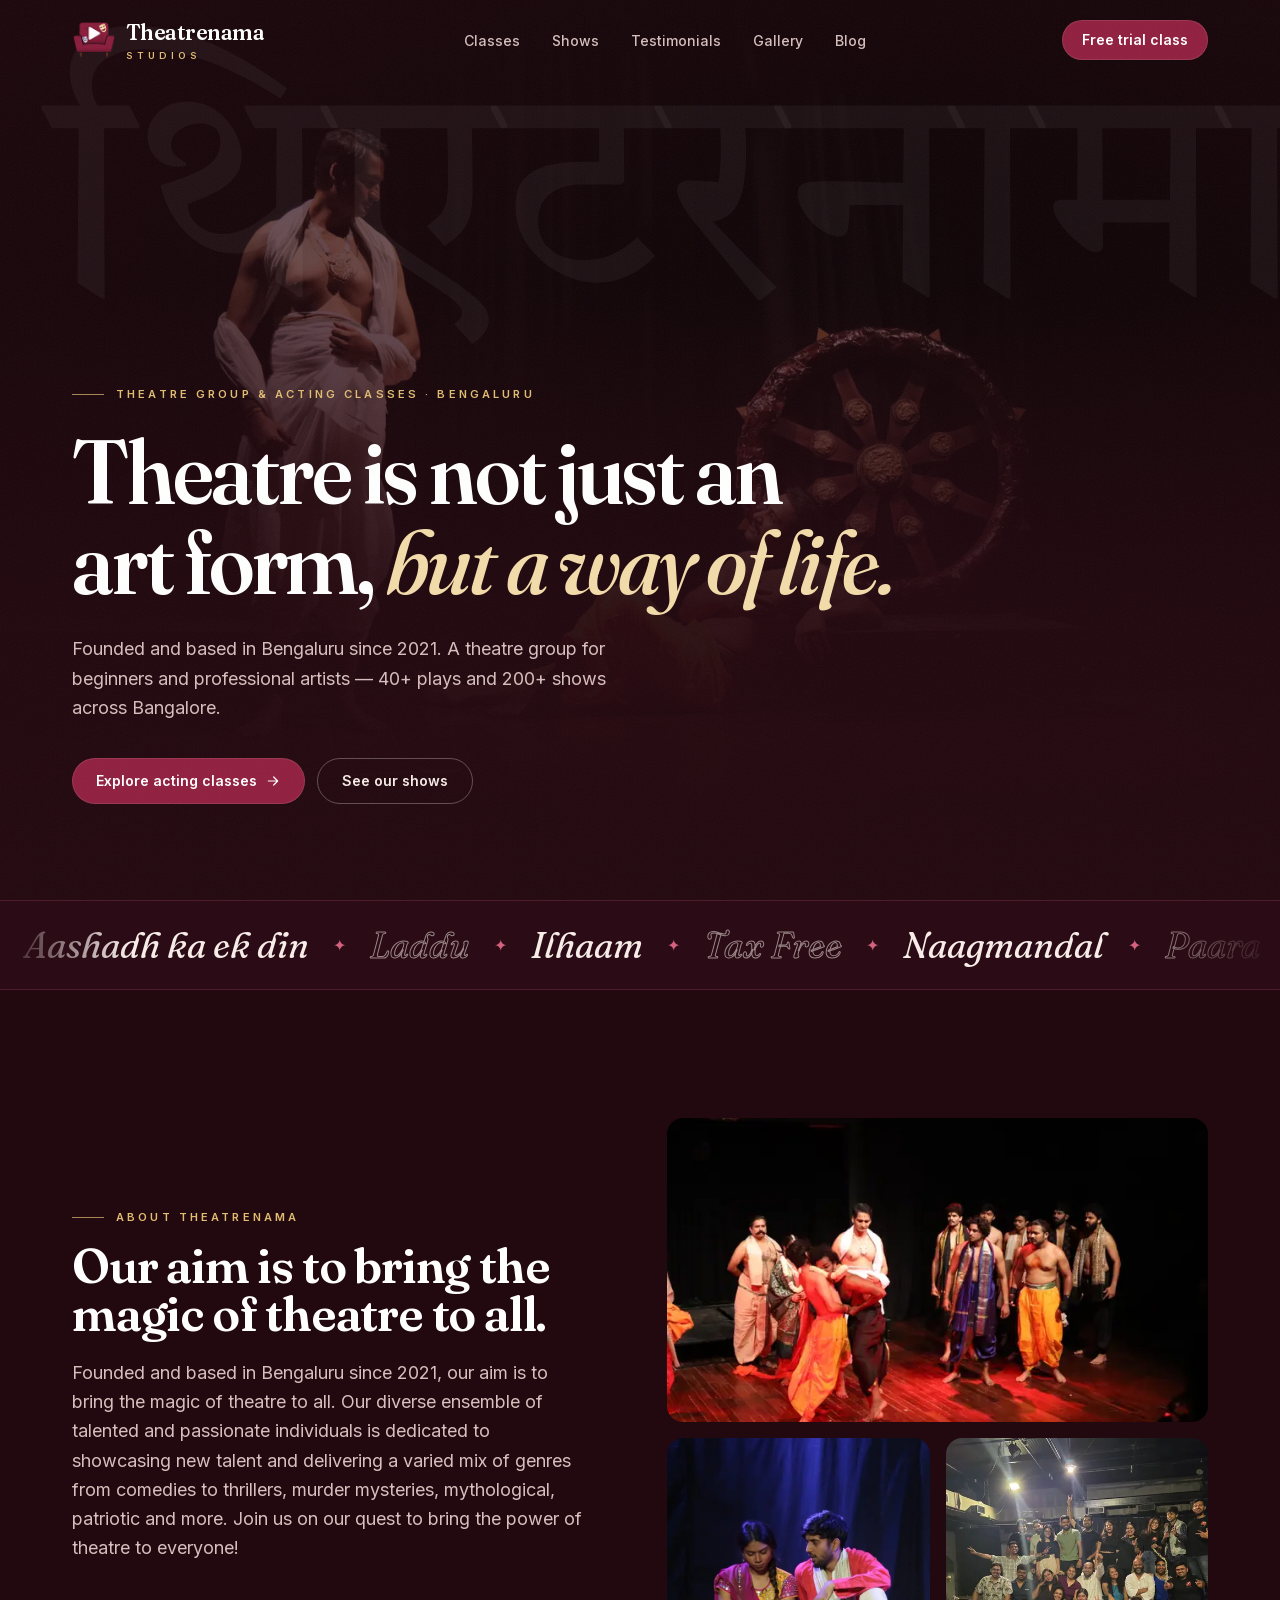
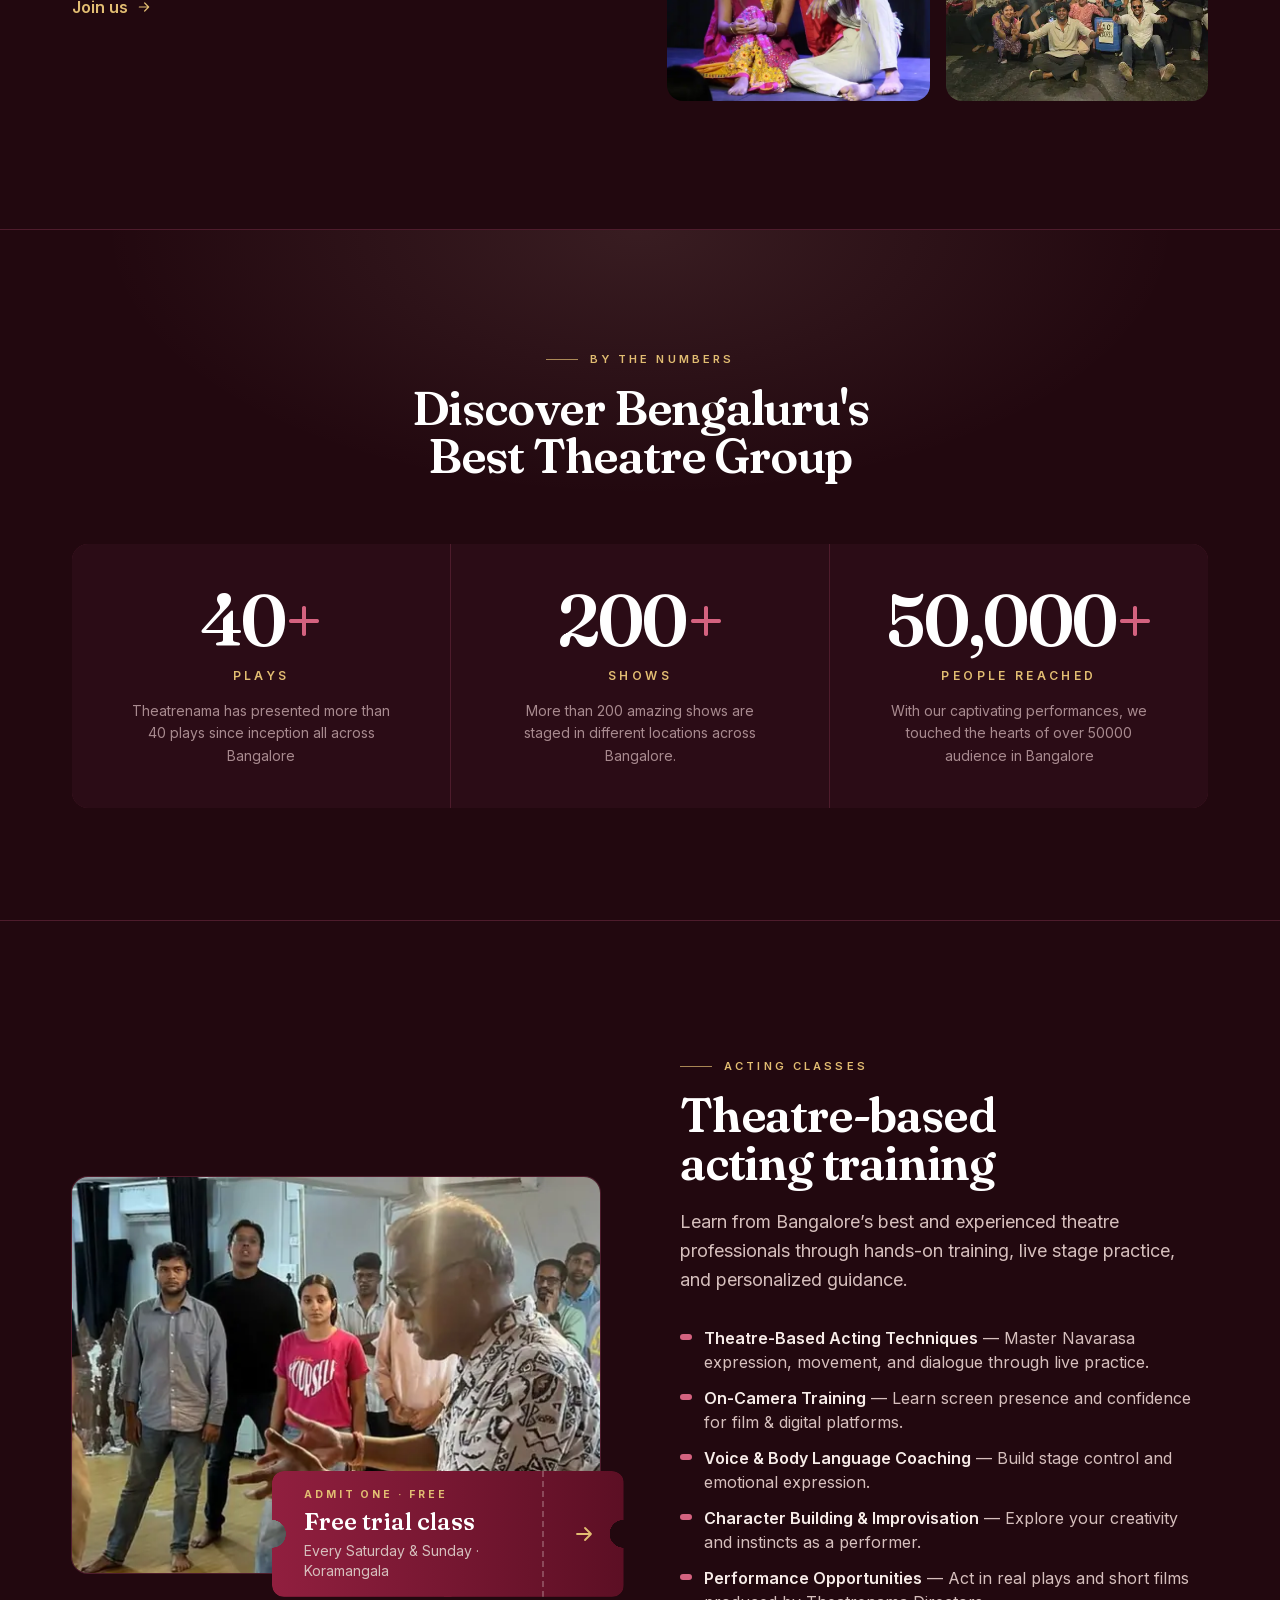
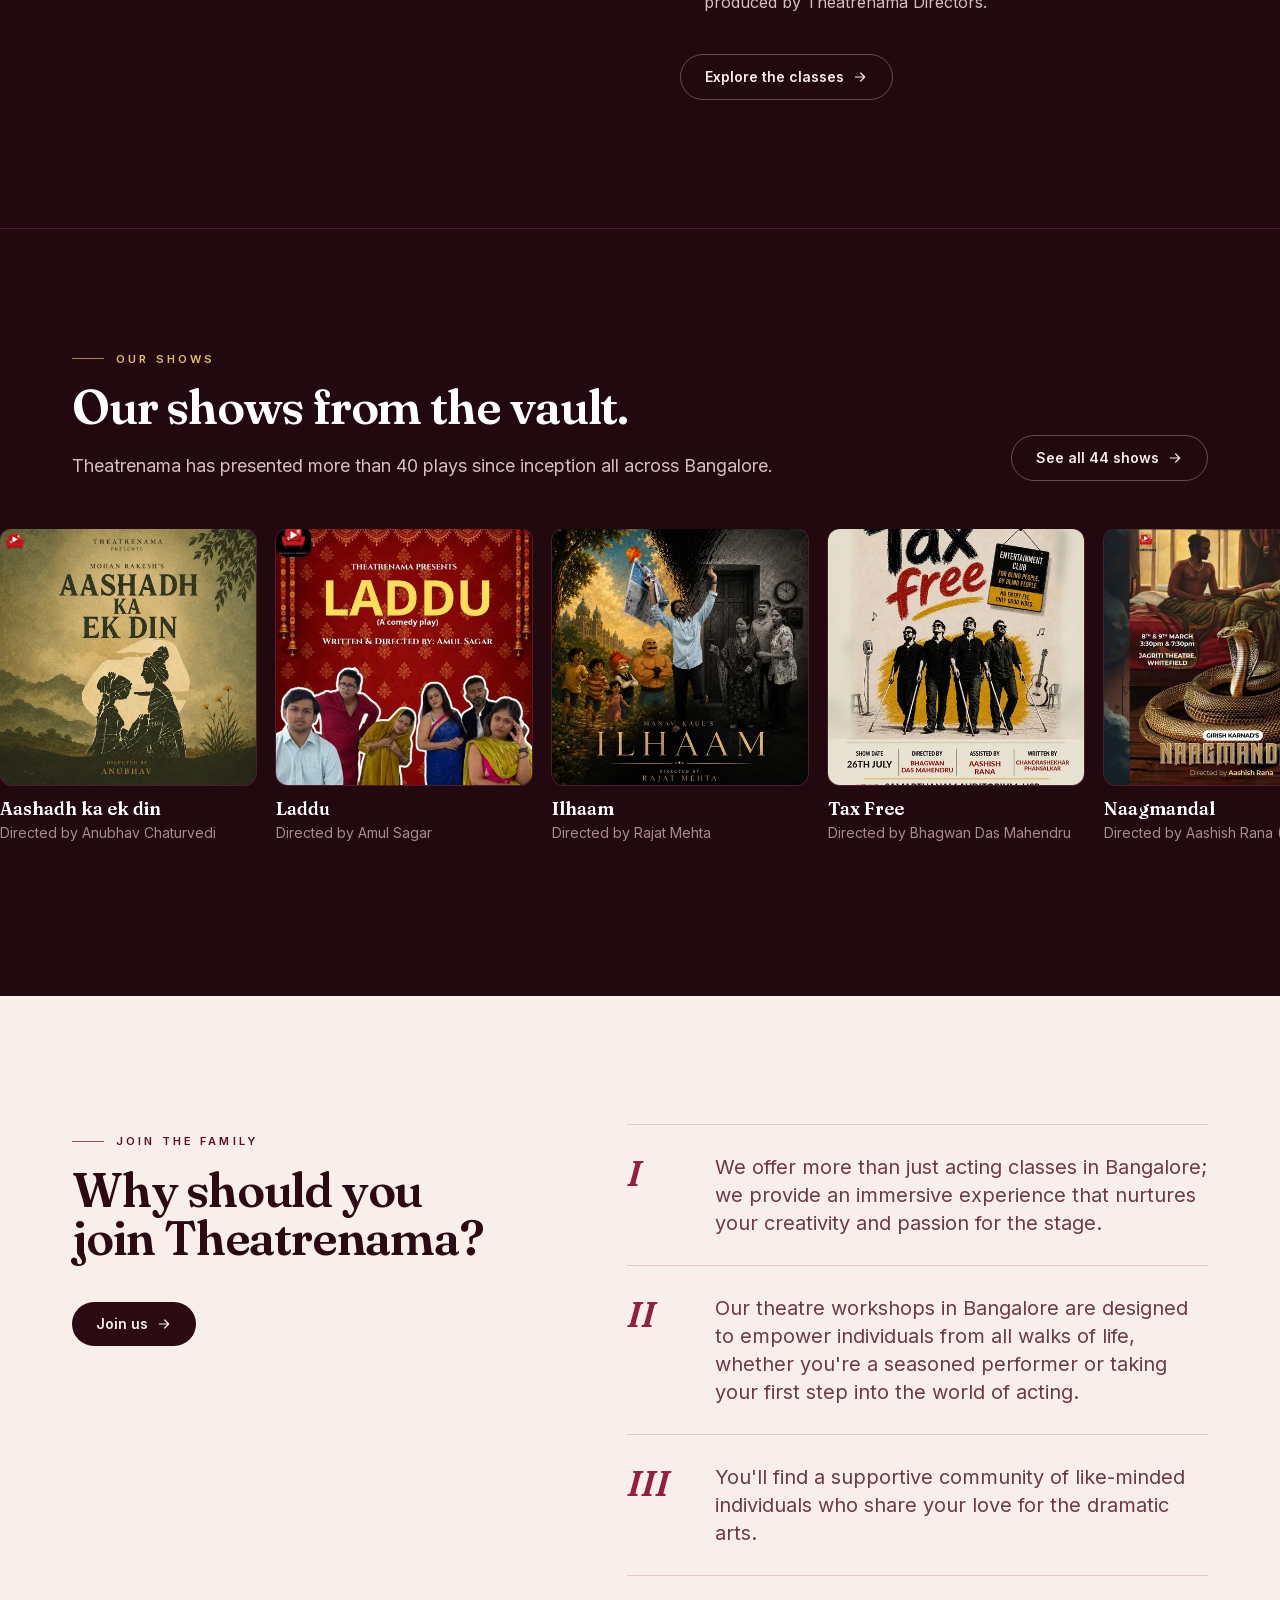
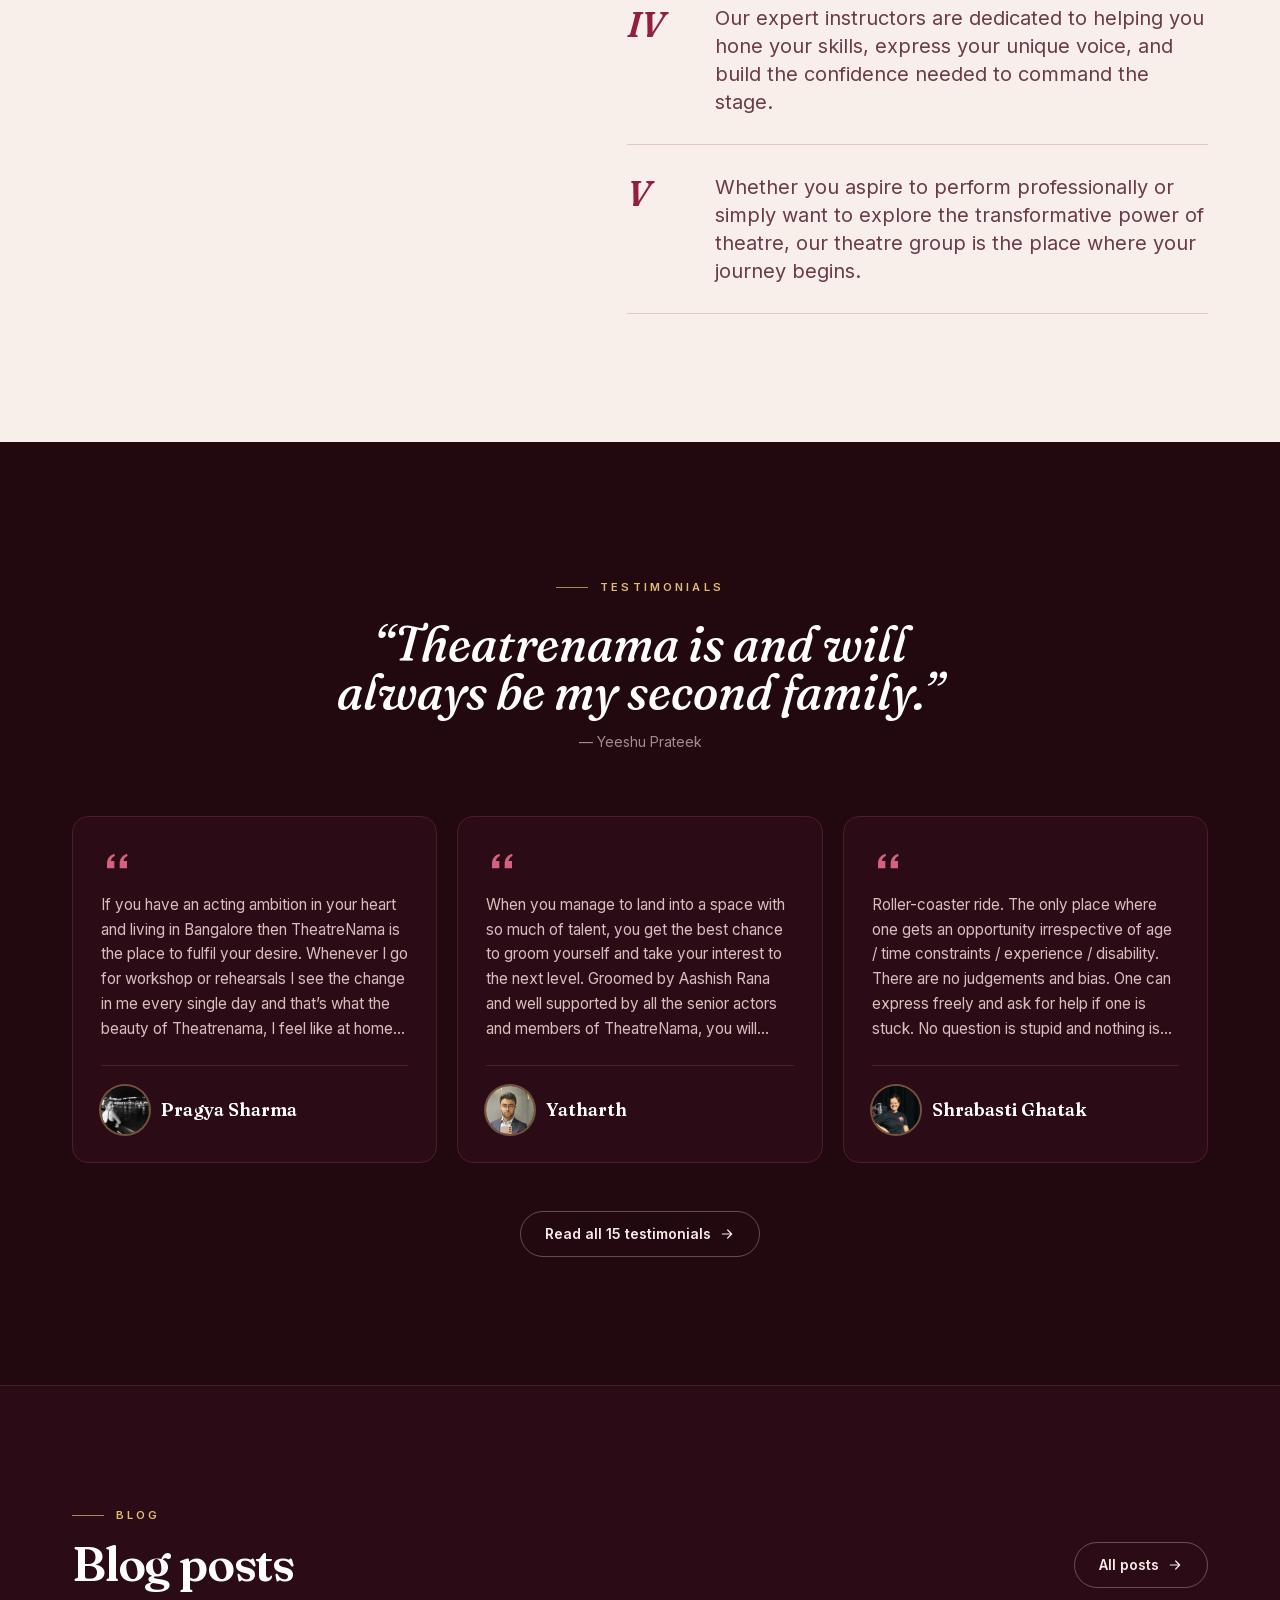
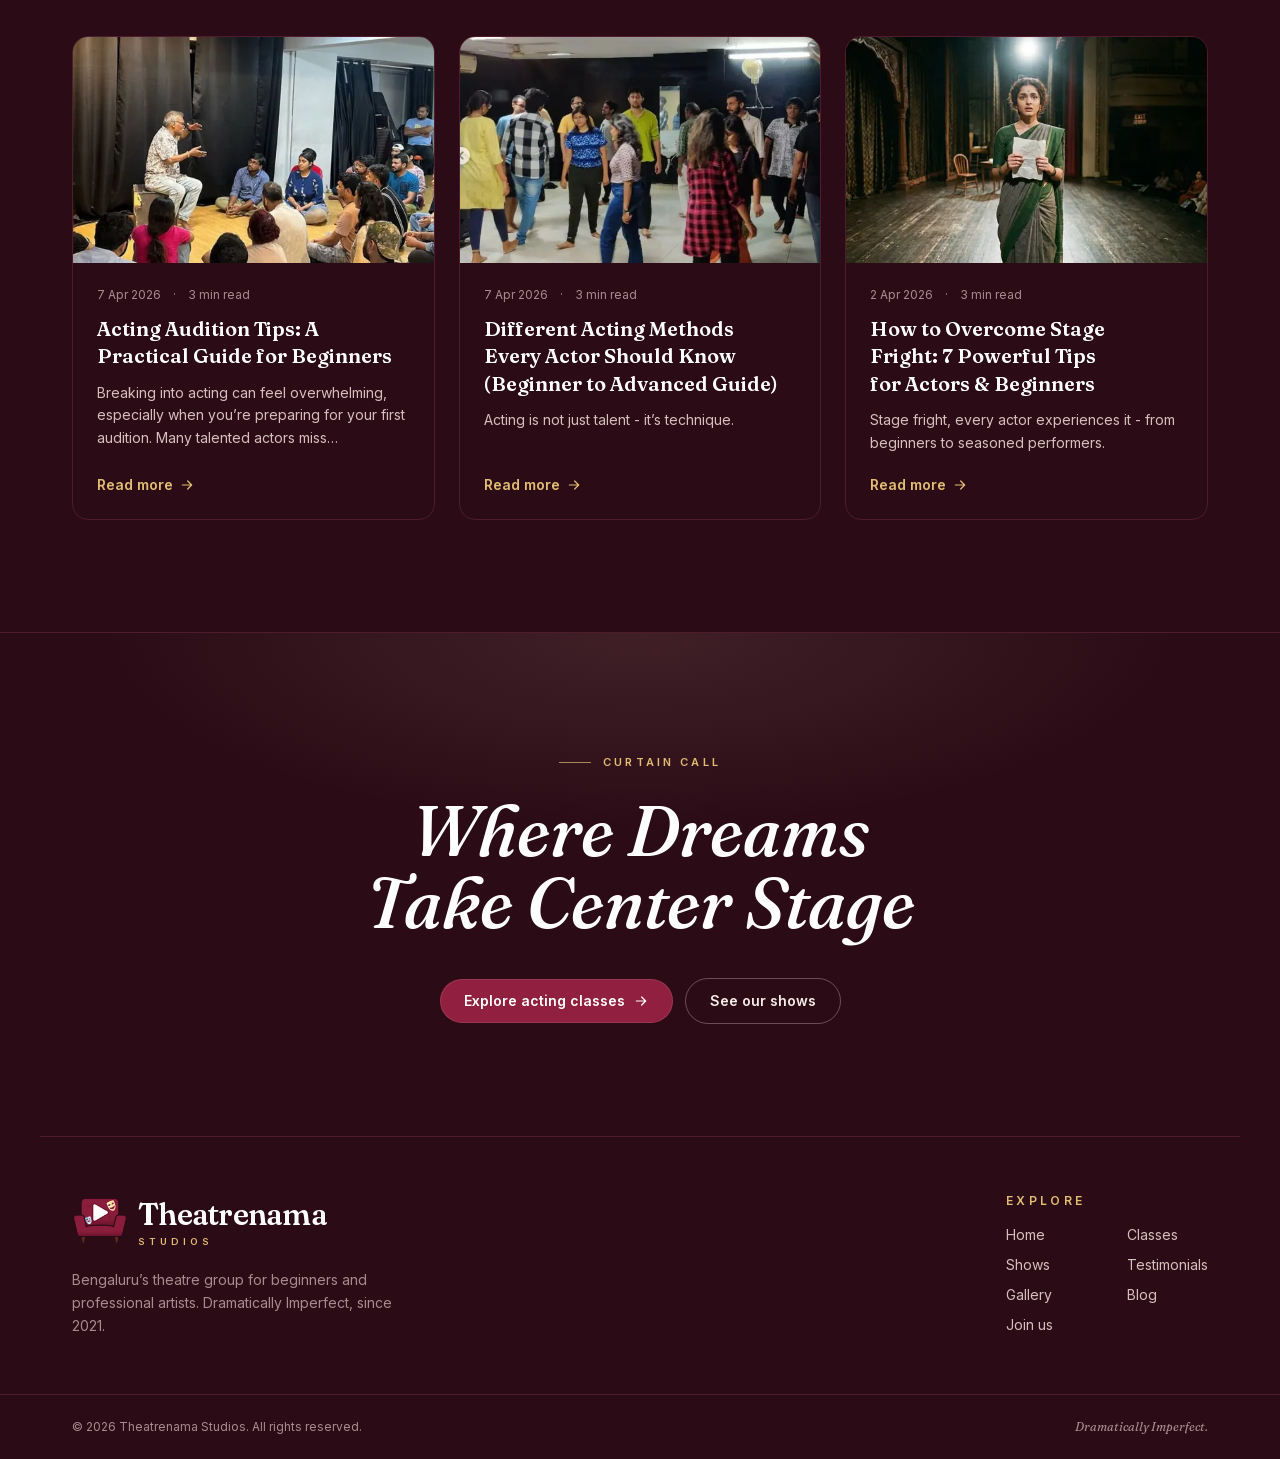
==== commit 12fcb2cb: "Deploy 2026-10-14 12:58 UTC Built from the microSaas monorepo (apps/theatrenamastudio).  Co-Authored" ====
--- a/index.html
+++ b/index.html
@@ -1 +1 @@
-<!DOCTYPE html><html lang="en-IN" class="__variable_3ef085 __variable_d8ebd1 __variable_57bfc7"><head><meta charSet="utf-8"/><meta name="viewport" content="width=device-width, initial-scale=1"/><link rel="preload" as="image" href="/icon.svg"/><link rel="preload" as="image" imageSrcSet="/media/gallery/g02-640.webp 640w, /media/gallery/g02-1600.webp 1600w, /media/gallery/g02-2400.webp 2400w" imageSizes="100vw"/><link rel="stylesheet" href="/_next/static/css/e958e77928044bc6.css" data-precedence="next"/><link rel="preload" as="script" fetchPriority="low" href="/_next/static/chunks/webpack-bf4ab1a71f17e4b8.js"/><script src="/_next/static/chunks/5b8f0dd8-e7ec6d33186a94db.js" async=""></script><script src="/_next/static/chunks/749-aa29c64bf0659a27.js" async=""></script><script src="/_next/static/chunks/main-app-c1b3ed4e00259830.js" async=""></script><script src="/_next/static/chunks/411-e05764ad5c6e83b8.js" async=""></script><script src="/_next/static/chunks/app/page-a405148a5ae69d5d.js" async=""></script><script src="/_next/static/chunks/app/layout-66b9f2281c1c49c7.js" async=""></script><meta name="theme-color" content="#22080f"/><meta name="color-scheme" content="dark"/><title>Theatrenama Studios — Theatre Group &amp; Acting Classes in Bangalore</title><meta name="description" content="Theatrenama is a theatre group in Bangalore for beginners and professional artists. Theatre and acting classes in Koramangala with experienced theatre instructors — free trial class every Saturday &amp; Sunday."/><meta name="application-name" content="Theatrenama Studios"/><meta name="keywords" content="theatre group in Bangalore,acting classes in Bangalore,acting classes Koramangala,theatre workshop Bangalore,Hindi theatre Bangalore,weekend acting classes Bangalore,free trial acting class,Theatrenama"/><link rel="canonical" href="https://theatrenamastudio.com/"/><meta name="format-detection" content="telephone=no"/><meta property="og:title" content="Theatrenama Studios — Theatre group &amp; acting classes in Bengaluru"/><meta property="og:description" content="Theatrenama is a theatre group in Bangalore for beginners and professional artists. Theatre and acting classes in Koramangala with experienced theatre instructors — free trial class every Saturday &amp; Sunday."/><meta property="og:site_name" content="Theatrenama Studios"/><meta property="og:locale" content="en_IN"/><meta property="og:image" content="https://theatrenamastudio.com/og.png"/><meta property="og:image:width" content="1200"/><meta property="og:image:height" content="630"/><meta property="og:image:alt" content="Theatrenama Studios — Dramatically Imperfect"/><meta property="og:type" content="website"/><meta name="twitter:card" content="summary_large_image"/><meta name="twitter:title" content="Theatrenama Studios — Theatre group &amp; acting classes in Bengaluru"/><meta name="twitter:description" content="Theatrenama is a theatre group in Bangalore for beginners and professional artists. Theatre and acting classes in Koramangala with experienced theatre instructors — free trial class every Saturday &amp; Sunday."/><meta name="twitter:image" content="https://theatrenamastudio.com/og.png"/><meta name="twitter:image:width" content="1200"/><meta name="twitter:image:height" content="630"/><meta name="twitter:image:alt" content="Theatrenama Studios — Dramatically Imperfect"/><link rel="icon" href="/icon.svg" type="image/svg+xml"/><link rel="icon" href="/icon-32.png" sizes="32x32" type="image/png"/><link rel="icon" href="/icon-192.png" sizes="192x192" type="image/png"/><link rel="apple-touch-icon" href="/icon-180.png" sizes="180x180"/><script src="/_next/static/chunks/polyfills-42372ed130431b0a.js" noModule=""></script></head><body class="grain min-h-screen"><a href="#main" class="sr-only z-[80] rounded-full bg-burgundy px-5 py-3 text-sm font-semibold text-white focus:not-sr-only focus:fixed focus:left-4 focus:top-4">Skip to content</a><header class="fixed inset-x-0 top-0 z-40 border-b transition-[background-color,border-color,backdrop-filter] duration-300 border-transparent"><div class="shell flex h-16 items-center justify-between gap-4 lg:h-20"><a class="-ml-1 rounded-lg p-1" aria-label="Theatrenama Studios — home" href="/"><span class="flex items-center gap-3"><img src="/icon.svg" alt="" width="64" height="64" class="h-10 w-10 lg:h-11 lg:w-11"/><span class="flex flex-col leading-none"><span class="font-display font-semibold tracking-tight text-white text-xl lg:text-[1.35rem]">Theatrenama</span><span class="mt-1 text-[0.6rem] font-semibold uppercase tracking-[0.42em] text-brass">Studios</span></span></span></a><nav aria-label="Main" class="hidden lg:block"><ul class="flex items-center gap-1"><li><a class="relative rounded-full px-3.5 py-2 text-sm font-medium transition-colors text-cream-dim hover:text-white" href="/acting-classes-bengaluru/">Classes</a></li><li><a class="relative rounded-full px-3.5 py-2 text-sm font-medium transition-colors text-cream-dim hover:text-white" href="/our-shows/">Shows</a></li><li><a class="relative rounded-full px-3.5 py-2 text-sm font-medium transition-colors text-cream-dim hover:text-white" href="/testimonials/">Testimonials</a></li><li><a class="relative rounded-full px-3.5 py-2 text-sm font-medium transition-colors text-cream-dim hover:text-white" href="/gallery/">Gallery</a></li><li><a class="relative rounded-full px-3.5 py-2 text-sm font-medium transition-colors text-cream-dim hover:text-white" href="/blog/">Blog</a></li></ul></nav><div class="flex items-center gap-2"><a class="btn-primary hidden !px-5 !py-2.5 sm:inline-flex" href="/acting-classes-bengaluru/#trial">Free trial class</a><button type="button" aria-expanded="false" aria-controls="curtain-menu" aria-label="Open menu" class="grid h-11 w-11 place-items-center rounded-full border border-cream/20 text-cream transition hover:border-cream/60 lg:hidden"><svg viewBox="0 0 24 24" class="h-5 w-5" fill="none" stroke="currentColor" stroke-width="1.8" stroke-linecap="round" stroke-linejoin="round" aria-hidden="true"><path d="M4 7h16 M4 12h16 M4 17h10"></path></svg></button></div></div></header><div id="curtain-menu" class="fixed inset-0 z-30 lg:hidden invisible delay-500" aria-hidden="true"><div class="absolute inset-y-0 w-1/2 bg-[repeating-linear-gradient(90deg,#4a0b1d_0_14px,#6e1430_14px_30px,#4a0b1d_30px_44px)] transition-transform duration-500 ease-[cubic-bezier(.7,0,.2,1)] left-0 shadow-[inset_-30px_0_60px_rgba(20,3,8,0.6)] -translate-x-full"></div><div class="absolute inset-y-0 w-1/2 bg-[repeating-linear-gradient(90deg,#4a0b1d_0_14px,#6e1430_14px_30px,#4a0b1d_30px_44px)] transition-transform duration-500 ease-[cubic-bezier(.7,0,.2,1)] right-0 shadow-[inset_30px_0_60px_rgba(20,3,8,0.6)] translate-x-full"></div><div class="absolute inset-0 bg-gradient-to-b from-wine/70 via-wine/25 to-wine/80"></div><nav aria-label="Mobile" class="relative flex h-full flex-col items-center justify-center gap-1 px-6 pt-16 text-center transition-opacity duration-300 opacity-0"><a tabindex="-1" aria-current="page" class="font-display text-3xl leading-snug transition hover:text-brass-light text-brass-light" href="/">Home</a><a tabindex="-1" class="font-display text-3xl leading-snug transition hover:text-brass-light text-white/90" href="/acting-classes-bengaluru/">Classes</a><a tabindex="-1" class="font-display text-3xl leading-snug transition hover:text-brass-light text-white/90" href="/our-shows/">Shows</a><a tabindex="-1" class="font-display text-3xl leading-snug transition hover:text-brass-light text-white/90" href="/testimonials/">Testimonials</a><a tabindex="-1" class="font-display text-3xl leading-snug transition hover:text-brass-light text-white/90" href="/gallery/">Gallery</a><a tabindex="-1" class="font-display text-3xl leading-snug transition hover:text-brass-light text-white/90" href="/blog/">Blog</a><a tabindex="-1" class="font-display text-3xl leading-snug transition hover:text-brass-light text-white/90" href="/join-us/">Join us</a><a tabindex="-1" class="mt-8 inline-flex items-center gap-2 rounded-full bg-cream px-6 py-3 text-sm font-semibold text-burgundy-deep" href="/acting-classes-bengaluru/#trial">Free trial class<svg viewBox="0 0 24 24" class="h-4 w-4" fill="none" stroke="currentColor" stroke-width="1.8" stroke-linecap="round" stroke-linejoin="round" aria-hidden="true"><path d="M5 12h14 M13 6l6 6-6 6"></path></svg></a></nav></div><main id="main"><section class="relative isolate flex min-h-[100svh] items-end overflow-hidden"><img src="/media/gallery/g02-640.webp" srcSet="/media/gallery/g02-640.webp 640w, /media/gallery/g02-1600.webp 1600w, /media/gallery/g02-2400.webp 2400w" sizes="100vw" width="6000" height="4000" alt="Maharathi scene" class="absolute inset-0 -z-20 h-full w-full object-cover object-[64%_50%] lg:object-center" loading="eager" decoding="sync" fetchpriority="high"/><div class="absolute inset-0 -z-10 bg-burgundy-deep/35 mix-blend-multiply"></div><div class="absolute inset-0 -z-10 bg-[linear-gradient(to_top,#22080f_6%,rgba(34,8,15,0.86)_34%,rgba(34,8,15,0.35)_68%,rgba(34,8,15,0.55))]"></div><div class="absolute inset-0 -z-10 bg-[radial-gradient(70%_60%_at_70%_20%,transparent,rgba(34,8,15,0.55))]"></div><p aria-hidden="true" class="pointer-events-none absolute -right-6 top-20 -z-10 select-none font-deva text-[30vw] leading-none text-white/[0.045] sm:top-16 lg:text-[19rem]">थिएटरनामा</p><div class="shell pb-14 pt-36 sm:pb-20 lg:pb-24"><h1 class="kicker">Theatre group &amp; acting classes · Bengaluru</h1><p class="mt-6 max-w-5xl font-display text-[2.9rem] font-semibold leading-[0.98] tracking-tight text-white text-balance sm:text-7xl lg:text-[5.6rem]">Theatre is not just an art form, <em class="font-medium text-brass-light">but a way of life.</em></p><p class="mt-7 max-w-xl text-lg leading-relaxed text-cream-dim text-pretty">Founded and based in Bengaluru since 2021. A theatre group for beginners and professional artists — 40+ plays and 200+ shows across Bangalore.</p><div class="mt-9 flex flex-wrap gap-3"><a class="btn-primary" href="/acting-classes-bengaluru/">Explore acting classes<svg viewBox="0 0 24 24" class="h-4 w-4" fill="none" stroke="currentColor" stroke-width="1.8" stroke-linecap="round" stroke-linejoin="round" aria-hidden="true"><path d="M5 12h14 M13 6l6 6-6 6"></path></svg></a><a class="btn-ghost" href="/our-shows/">See our shows</a></div></div></section><div class="relative overflow-hidden border-y border-wine-line bg-wine-2 py-6" aria-hidden="true"><div class="flex w-max animate-marquee"><ul class="flex shrink-0 items-center"><li class="flex items-center"><span class="whitespace-nowrap px-6 font-display text-3xl italic sm:text-4xl text-cream">Aashadh ka ek din</span><span class="text-burgundy-light" aria-hidden="true">✦</span></li><li class="flex items-center"><span class="whitespace-nowrap px-6 font-display text-3xl italic sm:text-4xl text-transparent [-webkit-text-stroke:1px_rgba(247,236,232,0.55)]">Laddu</span><span class="text-burgundy-light" aria-hidden="true">✦</span></li><li class="flex items-center"><span class="whitespace-nowrap px-6 font-display text-3xl italic sm:text-4xl text-cream">Ilhaam</span><span class="text-burgundy-light" aria-hidden="true">✦</span></li><li class="flex items-center"><span class="whitespace-nowrap px-6 font-display text-3xl italic sm:text-4xl text-transparent [-webkit-text-stroke:1px_rgba(247,236,232,0.55)]">Tax Free</span><span class="text-burgundy-light" aria-hidden="true">✦</span></li><li class="flex items-center"><span class="whitespace-nowrap px-6 font-display text-3xl italic sm:text-4xl text-cream">Naagmandal</span><span class="text-burgundy-light" aria-hidden="true">✦</span></li><li class="flex items-center"><span class="whitespace-nowrap px-6 font-display text-3xl italic sm:text-4xl text-transparent [-webkit-text-stroke:1px_rgba(247,236,232,0.55)]">Paara</span><span class="text-burgundy-light" aria-hidden="true">✦</span></li><li class="flex items-center"><span class="whitespace-nowrap px-6 font-display text-3xl italic sm:text-4xl text-cream">Sherlock Holmes &amp; the case of the vanishing author</span><span class="text-burgundy-light" aria-hidden="true">✦</span></li><li class="flex items-center"><span class="whitespace-nowrap px-6 font-display text-3xl italic sm:text-4xl text-transparent [-webkit-text-stroke:1px_rgba(247,236,232,0.55)]">Digdarshak</span><span class="text-burgundy-light" aria-hidden="true">✦</span></li><li class="flex items-center"><span class="whitespace-nowrap px-6 font-display text-3xl italic sm:text-4xl text-cream">Akelapan</span><span class="text-burgundy-light" aria-hidden="true">✦</span></li><li class="flex items-center"><span class="whitespace-nowrap px-6 font-display text-3xl italic sm:text-4xl text-transparent [-webkit-text-stroke:1px_rgba(247,236,232,0.55)]">Pagla Ghoda</span><span class="text-burgundy-light" aria-hidden="true">✦</span></li><li class="flex items-center"><span class="whitespace-nowrap px-6 font-display text-3xl italic sm:text-4xl text-cream">Janch Padtaal</span><span class="text-burgundy-light" aria-hidden="true">✦</span></li><li class="flex items-center"><span class="whitespace-nowrap px-6 font-display text-3xl italic sm:text-4xl text-transparent [-webkit-text-stroke:1px_rgba(247,236,232,0.55)]">Refund</span><span class="text-burgundy-light" aria-hidden="true">✦</span></li><li class="flex items-center"><span class="whitespace-nowrap px-6 font-display text-3xl italic sm:text-4xl text-cream">Paying Guest</span><span class="text-burgundy-light" aria-hidden="true">✦</span></li><li class="flex items-center"><span class="whitespace-nowrap px-6 font-display text-3xl italic sm:text-4xl text-transparent [-webkit-text-stroke:1px_rgba(247,236,232,0.55)]">Suno toh sahi</span><span class="text-burgundy-light" aria-hidden="true">✦</span></li><li class="flex items-center"><span class="whitespace-nowrap px-6 font-display text-3xl italic sm:text-4xl text-cream">Saiyyan Bhaye Kotwal</span><span class="text-burgundy-light" aria-hidden="true">✦</span></li><li class="flex items-center"><span class="whitespace-nowrap px-6 font-display text-3xl italic sm:text-4xl text-transparent [-webkit-text-stroke:1px_rgba(247,236,232,0.55)]">Govind</span><span class="text-burgundy-light" aria-hidden="true">✦</span></li><li class="flex items-center"><span class="whitespace-nowrap px-6 font-display text-3xl italic sm:text-4xl text-cream">31st February</span><span class="text-burgundy-light" aria-hidden="true">✦</span></li><li class="flex items-center"><span class="whitespace-nowrap px-6 font-display text-3xl italic sm:text-4xl text-transparent [-webkit-text-stroke:1px_rgba(247,236,232,0.55)]">Taj Mahal ka tender</span><span class="text-burgundy-light" aria-hidden="true">✦</span></li><li class="flex items-center"><span class="whitespace-nowrap px-6 font-display text-3xl italic sm:text-4xl text-cream">Proposal</span><span class="text-burgundy-light" aria-hidden="true">✦</span></li><li class="flex items-center"><span class="whitespace-nowrap px-6 font-display text-3xl italic sm:text-4xl text-transparent [-webkit-text-stroke:1px_rgba(247,236,232,0.55)]">Bali aur shambhu</span><span class="text-burgundy-light" aria-hidden="true">✦</span></li><li class="flex items-center"><span class="whitespace-nowrap px-6 font-display text-3xl italic sm:text-4xl text-cream">Can’t pay? Won’t pay!</span><span class="text-burgundy-light" aria-hidden="true">✦</span></li><li class="flex items-center"><span class="whitespace-nowrap px-6 font-display text-3xl italic sm:text-4xl text-transparent [-webkit-text-stroke:1px_rgba(247,236,232,0.55)]">Gaj foot inch</span><span class="text-burgundy-light" aria-hidden="true">✦</span></li><li class="flex items-center"><span class="whitespace-nowrap px-6 font-display text-3xl italic sm:text-4xl text-cream">Aparadhi naanalla..!!</span><span class="text-burgundy-light" aria-hidden="true">✦</span></li><li class="flex items-center"><span class="whitespace-nowrap px-6 font-display text-3xl italic sm:text-4xl text-transparent [-webkit-text-stroke:1px_rgba(247,236,232,0.55)]">Moteram ka satyagrah</span><span class="text-burgundy-light" aria-hidden="true">✦</span></li><li class="flex items-center"><span class="whitespace-nowrap px-6 font-display text-3xl italic sm:text-4xl text-cream">Ambedkar aur Gandhi</span><span class="text-burgundy-light" aria-hidden="true">✦</span></li><li class="flex items-center"><span class="whitespace-nowrap px-6 font-display text-3xl italic sm:text-4xl text-transparent [-webkit-text-stroke:1px_rgba(247,236,232,0.55)]">Chhapra ke deewaaney</span><span class="text-burgundy-light" aria-hidden="true">✦</span></li><li class="flex items-center"><span class="whitespace-nowrap px-6 font-display text-3xl italic sm:text-4xl text-cream">Maharathi</span><span class="text-burgundy-light" aria-hidden="true">✦</span></li><li class="flex items-center"><span class="whitespace-nowrap px-6 font-display text-3xl italic sm:text-4xl text-transparent [-webkit-text-stroke:1px_rgba(247,236,232,0.55)]">The Interview</span><span class="text-burgundy-light" aria-hidden="true">✦</span></li><li class="flex items-center"><span class="whitespace-nowrap px-6 font-display text-3xl italic sm:text-4xl text-cream">Gagan Damama Bajyo</span><span class="text-burgundy-light" aria-hidden="true">✦</span></li><li class="flex items-center"><span class="whitespace-nowrap px-6 font-display text-3xl italic sm:text-4xl text-transparent [-webkit-text-stroke:1px_rgba(247,236,232,0.55)]">Aisa Kehte Hain</span><span class="text-burgundy-light" aria-hidden="true">✦</span></li><li class="flex items-center"><span class="whitespace-nowrap px-6 font-display text-3xl italic sm:text-4xl text-cream">Court Martial</span><span class="text-burgundy-light" aria-hidden="true">✦</span></li><li class="flex items-center"><span class="whitespace-nowrap px-6 font-display text-3xl italic sm:text-4xl text-transparent [-webkit-text-stroke:1px_rgba(247,236,232,0.55)]">12 Angry Women</span><span class="text-burgundy-light" aria-hidden="true">✦</span></li><li class="flex items-center"><span class="whitespace-nowrap px-6 font-display text-3xl italic sm:text-4xl text-cream">Deluxe Hair Cutting Saloon</span><span class="text-burgundy-light" aria-hidden="true">✦</span></li><li class="flex items-center"><span class="whitespace-nowrap px-6 font-display text-3xl italic sm:text-4xl text-transparent [-webkit-text-stroke:1px_rgba(247,236,232,0.55)]">Family</span><span class="text-burgundy-light" aria-hidden="true">✦</span></li><li class="flex items-center"><span class="whitespace-nowrap px-6 font-display text-3xl italic sm:text-4xl text-cream">Tamasha-e-media</span><span class="text-burgundy-light" aria-hidden="true">✦</span></li><li class="flex items-center"><span class="whitespace-nowrap px-6 font-display text-3xl italic sm:text-4xl text-transparent [-webkit-text-stroke:1px_rgba(247,236,232,0.55)]">Mera Wajood</span><span class="text-burgundy-light" aria-hidden="true">✦</span></li><li class="flex items-center"><span class="whitespace-nowrap px-6 font-display text-3xl italic sm:text-4xl text-cream">Pocketmaar Drama Company</span><span class="text-burgundy-light" aria-hidden="true">✦</span></li><li class="flex items-center"><span class="whitespace-nowrap px-6 font-display text-3xl italic sm:text-4xl text-transparent [-webkit-text-stroke:1px_rgba(247,236,232,0.55)]">Tamashey ka baazigar</span><span class="text-burgundy-light" aria-hidden="true">✦</span></li><li class="flex items-center"><span class="whitespace-nowrap px-6 font-display text-3xl italic sm:text-4xl text-cream">Birjees qadar ka kunba</span><span class="text-burgundy-light" aria-hidden="true">✦</span></li><li class="flex items-center"><span class="whitespace-nowrap px-6 font-display text-3xl italic sm:text-4xl text-transparent [-webkit-text-stroke:1px_rgba(247,236,232,0.55)]">Jab shahar humara sota hai</span><span class="text-burgundy-light" aria-hidden="true">✦</span></li><li class="flex items-center"><span class="whitespace-nowrap px-6 font-display text-3xl italic sm:text-4xl text-cream">Hi! Handsome</span><span class="text-burgundy-light" aria-hidden="true">✦</span></li><li class="flex items-center"><span class="whitespace-nowrap px-6 font-display text-3xl italic sm:text-4xl text-transparent [-webkit-text-stroke:1px_rgba(247,236,232,0.55)]">Chuhal</span><span class="text-burgundy-light" aria-hidden="true">✦</span></li><li class="flex items-center"><span class="whitespace-nowrap px-6 font-display text-3xl italic sm:text-4xl text-cream">Woh ab bhi pukarta hai</span><span class="text-burgundy-light" aria-hidden="true">✦</span></li><li class="flex items-center"><span class="whitespace-nowrap px-6 font-display text-3xl italic sm:text-4xl text-transparent [-webkit-text-stroke:1px_rgba(247,236,232,0.55)]">Canvas ki maut</span><span class="text-burgundy-light" aria-hidden="true">✦</span></li></ul><ul class="flex shrink-0 items-center"><li class="flex items-center"><span class="whitespace-nowrap px-6 font-display text-3xl italic sm:text-4xl text-cream">Aashadh ka ek din</span><span class="text-burgundy-light" aria-hidden="true">✦</span></li><li class="flex items-center"><span class="whitespace-nowrap px-6 font-display text-3xl italic sm:text-4xl text-transparent [-webkit-text-stroke:1px_rgba(247,236,232,0.55)]">Laddu</span><span class="text-burgundy-light" aria-hidden="true">✦</span></li><li class="flex items-center"><span class="whitespace-nowrap px-6 font-display text-3xl italic sm:text-4xl text-cream">Ilhaam</span><span class="text-burgundy-light" aria-hidden="true">✦</span></li><li class="flex items-center"><span class="whitespace-nowrap px-6 font-display text-3xl italic sm:text-4xl text-transparent [-webkit-text-stroke:1px_rgba(247,236,232,0.55)]">Tax Free</span><span class="text-burgundy-light" aria-hidden="true">✦</span></li><li class="flex items-center"><span class="whitespace-nowrap px-6 font-display text-3xl italic sm:text-4xl text-cream">Naagmandal</span><span class="text-burgundy-light" aria-hidden="true">✦</span></li><li class="flex items-center"><span class="whitespace-nowrap px-6 font-display text-3xl italic sm:text-4xl text-transparent [-webkit-text-stroke:1px_rgba(247,236,232,0.55)]">Paara</span><span class="text-burgundy-light" aria-hidden="true">✦</span></li><li class="flex items-center"><span class="whitespace-nowrap px-6 font-display text-3xl italic sm:text-4xl text-cream">Sherlock Holmes &amp; the case of the vanishing author</span><span class="text-burgundy-light" aria-hidden="true">✦</span></li><li class="flex items-center"><span class="whitespace-nowrap px-6 font-display text-3xl italic sm:text-4xl text-transparent [-webkit-text-stroke:1px_rgba(247,236,232,0.55)]">Digdarshak</span><span class="text-burgundy-light" aria-hidden="true">✦</span></li><li class="flex items-center"><span class="whitespace-nowrap px-6 font-display text-3xl italic sm:text-4xl text-cream">Akelapan</span><span class="text-burgundy-light" aria-hidden="true">✦</span></li><li class="flex items-center"><span class="whitespace-nowrap px-6 font-display text-3xl italic sm:text-4xl text-transparent [-webkit-text-stroke:1px_rgba(247,236,232,0.55)]">Pagla Ghoda</span><span class="text-burgundy-light" aria-hidden="true">✦</span></li><li class="flex items-center"><span class="whitespace-nowrap px-6 font-display text-3xl italic sm:text-4xl text-cream">Janch Padtaal</span><span class="text-burgundy-light" aria-hidden="true">✦</span></li><li class="flex items-center"><span class="whitespace-nowrap px-6 font-display text-3xl italic sm:text-4xl text-transparent [-webkit-text-stroke:1px_rgba(247,236,232,0.55)]">Refund</span><span class="text-burgundy-light" aria-hidden="true">✦</span></li><li class="flex items-center"><span class="whitespace-nowrap px-6 font-display text-3xl italic sm:text-4xl text-cream">Paying Guest</span><span class="text-burgundy-light" aria-hidden="true">✦</span></li><li class="flex items-center"><span class="whitespace-nowrap px-6 font-display text-3xl italic sm:text-4xl text-transparent [-webkit-text-stroke:1px_rgba(247,236,232,0.55)]">Suno toh sahi</span><span class="text-burgundy-light" aria-hidden="true">✦</span></li><li class="flex items-center"><span class="whitespace-nowrap px-6 font-display text-3xl italic sm:text-4xl text-cream">Saiyyan Bhaye Kotwal</span><span class="text-burgundy-light" aria-hidden="true">✦</span></li><li class="flex items-center"><span class="whitespace-nowrap px-6 font-display text-3xl italic sm:text-4xl text-transparent [-webkit-text-stroke:1px_rgba(247,236,232,0.55)]">Govind</span><span class="text-burgundy-light" aria-hidden="true">✦</span></li><li class="flex items-center"><span class="whitespace-nowrap px-6 font-display text-3xl italic sm:text-4xl text-cream">31st February</span><span class="text-burgundy-light" aria-hidden="true">✦</span></li><li class="flex items-center"><span class="whitespace-nowrap px-6 font-display text-3xl italic sm:text-4xl text-transparent [-webkit-text-stroke:1px_rgba(247,236,232,0.55)]">Taj Mahal ka tender</span><span class="text-burgundy-light" aria-hidden="true">✦</span></li><li class="flex items-center"><span class="whitespace-nowrap px-6 font-display text-3xl italic sm:text-4xl text-cream">Proposal</span><span class="text-burgundy-light" aria-hidden="true">✦</span></li><li class="flex items-center"><span class="whitespace-nowrap px-6 font-display text-3xl italic sm:text-4xl text-transparent [-webkit-text-stroke:1px_rgba(247,236,232,0.55)]">Bali aur shambhu</span><span class="text-burgundy-light" aria-hidden="true">✦</span></li><li class="flex items-center"><span class="whitespace-nowrap px-6 font-display text-3xl italic sm:text-4xl text-cream">Can’t pay? Won’t pay!</span><span class="text-burgundy-light" aria-hidden="true">✦</span></li><li class="flex items-center"><span class="whitespace-nowrap px-6 font-display text-3xl italic sm:text-4xl text-transparent [-webkit-text-stroke:1px_rgba(247,236,232,0.55)]">Gaj foot inch</span><span class="text-burgundy-light" aria-hidden="true">✦</span></li><li class="flex items-center"><span class="whitespace-nowrap px-6 font-display text-3xl italic sm:text-4xl text-cream">Aparadhi naanalla..!!</span><span class="text-burgundy-light" aria-hidden="true">✦</span></li><li class="flex items-center"><span class="whitespace-nowrap px-6 font-display text-3xl italic sm:text-4xl text-transparent [-webkit-text-stroke:1px_rgba(247,236,232,0.55)]">Moteram ka satyagrah</span><span class="text-burgundy-light" aria-hidden="true">✦</span></li><li class="flex items-center"><span class="whitespace-nowrap px-6 font-display text-3xl italic sm:text-4xl text-cream">Ambedkar aur Gandhi</span><span class="text-burgundy-light" aria-hidden="true">✦</span></li><li class="flex items-center"><span class="whitespace-nowrap px-6 font-display text-3xl italic sm:text-4xl text-transparent [-webkit-text-stroke:1px_rgba(247,236,232,0.55)]">Chhapra ke deewaaney</span><span class="text-burgundy-light" aria-hidden="true">✦</span></li><li class="flex items-center"><span class="whitespace-nowrap px-6 font-display text-3xl italic sm:text-4xl text-cream">Maharathi</span><span class="text-burgundy-light" aria-hidden="true">✦</span></li><li class="flex items-center"><span class="whitespace-nowrap px-6 font-display text-3xl italic sm:text-4xl text-transparent [-webkit-text-stroke:1px_rgba(247,236,232,0.55)]">The Interview</span><span class="text-burgundy-light" aria-hidden="true">✦</span></li><li class="flex items-center"><span class="whitespace-nowrap px-6 font-display text-3xl italic sm:text-4xl text-cream">Gagan Damama Bajyo</span><span class="text-burgundy-light" aria-hidden="true">✦</span></li><li class="flex items-center"><span class="whitespace-nowrap px-6 font-display text-3xl italic sm:text-4xl text-transparent [-webkit-text-stroke:1px_rgba(247,236,232,0.55)]">Aisa Kehte Hain</span><span class="text-burgundy-light" aria-hidden="true">✦</span></li><li class="flex items-center"><span class="whitespace-nowrap px-6 font-display text-3xl italic sm:text-4xl text-cream">Court Martial</span><span class="text-burgundy-light" aria-hidden="true">✦</span></li><li class="flex items-center"><span class="whitespace-nowrap px-6 font-display text-3xl italic sm:text-4xl text-transparent [-webkit-text-stroke:1px_rgba(247,236,232,0.55)]">12 Angry Women</span><span class="text-burgundy-light" aria-hidden="true">✦</span></li><li class="flex items-center"><span class="whitespace-nowrap px-6 font-display text-3xl italic sm:text-4xl text-cream">Deluxe Hair Cutting Saloon</span><span class="text-burgundy-light" aria-hidden="true">✦</span></li><li class="flex items-center"><span class="whitespace-nowrap px-6 font-display text-3xl italic sm:text-4xl text-transparent [-webkit-text-stroke:1px_rgba(247,236,232,0.55)]">Family</span><span class="text-burgundy-light" aria-hidden="true">✦</span></li><li class="flex items-center"><span class="whitespace-nowrap px-6 font-display text-3xl italic sm:text-4xl text-cream">Tamasha-e-media</span><span class="text-burgundy-light" aria-hidden="true">✦</span></li><li class="flex items-center"><span class="whitespace-nowrap px-6 font-display text-3xl italic sm:text-4xl text-transparent [-webkit-text-stroke:1px_rgba(247,236,232,0.55)]">Mera Wajood</span><span class="text-burgundy-light" aria-hidden="true">✦</span></li><li class="flex items-center"><span class="whitespace-nowrap px-6 font-display text-3xl italic sm:text-4xl text-cream">Pocketmaar Drama Company</span><span class="text-burgundy-light" aria-hidden="true">✦</span></li><li class="flex items-center"><span class="whitespace-nowrap px-6 font-display text-3xl italic sm:text-4xl text-transparent [-webkit-text-stroke:1px_rgba(247,236,232,0.55)]">Tamashey ka baazigar</span><span class="text-burgundy-light" aria-hidden="true">✦</span></li><li class="flex items-center"><span class="whitespace-nowrap px-6 font-display text-3xl italic sm:text-4xl text-cream">Birjees qadar ka kunba</span><span class="text-burgundy-light" aria-hidden="true">✦</span></li><li class="flex items-center"><span class="whitespace-nowrap px-6 font-display text-3xl italic sm:text-4xl text-transparent [-webkit-text-stroke:1px_rgba(247,236,232,0.55)]">Jab shahar humara sota hai</span><span class="text-burgundy-light" aria-hidden="true">✦</span></li><li class="flex items-center"><span class="whitespace-nowrap px-6 font-display text-3xl italic sm:text-4xl text-cream">Hi! Handsome</span><span class="text-burgundy-light" aria-hidden="true">✦</span></li><li class="flex items-center"><span class="whitespace-nowrap px-6 font-display text-3xl italic sm:text-4xl text-transparent [-webkit-text-stroke:1px_rgba(247,236,232,0.55)]">Chuhal</span><span class="text-burgundy-light" aria-hidden="true">✦</span></li><li class="flex items-center"><span class="whitespace-nowrap px-6 font-display text-3xl italic sm:text-4xl text-cream">Woh ab bhi pukarta hai</span><span class="text-burgundy-light" aria-hidden="true">✦</span></li><li class="flex items-center"><span class="whitespace-nowrap px-6 font-display text-3xl italic sm:text-4xl text-transparent [-webkit-text-stroke:1px_rgba(247,236,232,0.55)]">Canvas ki maut</span><span class="text-burgundy-light" aria-hidden="true">✦</span></li></ul></div><div class="pointer-events-none absolute inset-y-0 left-0 w-16 bg-gradient-to-r from-wine-2 to-transparent sm:w-32"></div><div class="pointer-events-none absolute inset-y-0 right-0 w-16 bg-gradient-to-l from-wine-2 to-transparent sm:w-32"></div></div><section class="py-24 sm:py-32"><div class="shell grid items-center gap-14 lg:grid-cols-[1fr_1.05fr] lg:gap-20"><div class="reveal"><div class="max-w-3xl"><p class="kicker  ">About Theatrenama</p><h2 class="mt-4 font-display text-4xl font-semibold leading-[1.08] tracking-tight text-balance sm:text-5xl text-white">Our aim is to bring the magic of theatre to all.</h2><div class="mt-5 text-lg leading-relaxed text-pretty text-cream-dim"><p>Founded and based in Bengaluru since 2021, our aim is to bring the magic of theatre to all. Our diverse ensemble of talented and passionate individuals is dedicated to showcasing new talent and delivering a varied mix of genres from comedies to thrillers, murder mysteries, mythological, patriotic and more. Join us on our quest to bring the power of theatre to everyone!</p></div></div><a class="mt-8 inline-flex items-center gap-2 font-semibold text-brass hover:text-brass-light" href="/join-us/">Join us<svg viewBox="0 0 24 24" class="h-4 w-4" fill="none" stroke="currentColor" stroke-width="1.8" stroke-linecap="round" stroke-linejoin="round" aria-hidden="true"><path d="M5 12h14 M13 6l6 6-6 6"></path></svg></a></div><div class="reveal grid grid-cols-6 grid-rows-[auto_auto] gap-3 sm:gap-4"><div class="col-span-6 overflow-hidden rounded-2xl"><img src="/media/gallery/g05-640.webp" srcSet="/media/gallery/g05-640.webp 640w, /media/gallery/g05-1600.webp 1600w, /media/gallery/g05-2400.webp 2400w" sizes="(min-width: 1024px) 580px, 92vw" width="6000" height="4000" alt="Scene from a Theatrenama production" class="aspect-[16/9] h-full w-full object-cover" loading="lazy" decoding="async"/></div><div class="col-span-3 overflow-hidden rounded-2xl"><img src="/media/gallery/g13-640.webp" srcSet="/media/gallery/g13-640.webp 640w, /media/gallery/g13-1600.webp 1440w" sizes="(min-width: 1024px) 290px, 46vw" width="1440" height="1440" alt="Scene from a Theatrenama production" class="aspect-square h-full w-full object-cover" loading="lazy" decoding="async"/></div><div class="col-span-3 overflow-hidden rounded-2xl"><img src="/media/gallery/g10-640.webp" srcSet="/media/gallery/g10-640.webp 640w, /media/gallery/g10-1600.webp 1600w" sizes="(min-width: 1024px) 290px, 46vw" width="4000" height="3000" alt="The Theatrenama ensemble together in the studio" class="aspect-square h-full w-full object-cover" loading="lazy" decoding="async"/></div></div></div></section><section class="spotlight border-y border-wine-line bg-wine-2 py-24 sm:py-28"><div class="shell"><div class="mx-auto max-w-3xl text-center"><p class="kicker justify-center ">By the numbers</p><h2 class="mt-4 font-display text-4xl font-semibold leading-[1.08] tracking-tight text-balance sm:text-5xl text-white">Discover Bengaluru&#x27;s Best Theatre Group</h2></div><dl class="mt-16 grid gap-px overflow-hidden rounded-2xl bg-wine-line sm:grid-cols-3"><div class="reveal flex flex-col bg-wine-2 px-8 py-10 text-center"><dt class="order-2 mt-3 text-xs font-semibold uppercase tracking-kicker text-brass">Plays</dt><dd class="order-1 font-display text-6xl font-semibold tracking-tight text-white sm:text-7xl">40<span class="text-burgundy-light">+</span></dd><dd class="order-3 mx-auto mt-4 max-w-[17rem] text-sm leading-relaxed text-cream-mut">Theatrenama has presented more than 40 plays since inception all across Bangalore</dd></div><div class="reveal flex flex-col bg-wine-2 px-8 py-10 text-center"><dt class="order-2 mt-3 text-xs font-semibold uppercase tracking-kicker text-brass">Shows</dt><dd class="order-1 font-display text-6xl font-semibold tracking-tight text-white sm:text-7xl">200<span class="text-burgundy-light">+</span></dd><dd class="order-3 mx-auto mt-4 max-w-[17rem] text-sm leading-relaxed text-cream-mut">More than 200 amazing shows are staged in different locations across Bangalore.</dd></div><div class="reveal flex flex-col bg-wine-2 px-8 py-10 text-center"><dt class="order-2 mt-3 text-xs font-semibold uppercase tracking-kicker text-brass">People reached</dt><dd class="order-1 font-display text-6xl font-semibold tracking-tight text-white sm:text-7xl">50,000<span class="text-burgundy-light">+</span></dd><dd class="order-3 mx-auto mt-4 max-w-[17rem] text-sm leading-relaxed text-cream-mut">With our captivating performances, we touched the hearts of over 50000 audience in Bangalore</dd></div></dl></div></section><section class="py-24 sm:py-32"><div class="shell grid items-center gap-14 lg:grid-cols-2 lg:gap-20"><div class="reveal relative order-2 lg:order-1"><div class="overflow-hidden rounded-2xl ring-1 ring-wine-line"><img src="/media/classes/c4-800.webp" srcSet="/media/classes/c4-800.webp 800w, /media/classes/c4-1600.webp 1600w" sizes="(min-width: 1024px) 560px, 92vw" width="1600" height="800" alt="A mentor coaching a Theatrenama class" class="aspect-[4/3] w-full object-cover" loading="lazy" decoding="async"/></div><div class="absolute -bottom-6 left-4 right-4 sm:left-auto sm:right-[-1.5rem] sm:w-[22rem]"><a class="ticket group flex items-stretch overflow-hidden rounded-xl bg-gradient-to-r from-burgundy to-burgundy-deep text-cream  transition hover:brightness-110" href="/acting-classes-bengaluru/#trial"><span class="flex flex-1 flex-col justify-center px-6 py-4 sm:px-8"><span class="text-[0.65rem] font-bold uppercase tracking-kicker text-brass">Admit one · Free</span><span class="mt-1 font-display text-2xl font-semibold leading-tight text-white">Free trial class</span><span class="mt-1 text-sm text-cream-dim">Every Saturday &amp; Sunday<!-- --> · Koramangala</span></span><span class="flex items-center border-l-2 border-dashed border-cream/25 px-5 text-brass sm:px-7" aria-hidden="true"><svg viewBox="0 0 24 24" class="h-6 w-6 transition-transform group-hover:translate-x-1" fill="none" stroke="currentColor" stroke-width="1.8" stroke-linecap="round" stroke-linejoin="round" aria-hidden="true"><path d="M5 12h14 M13 6l6 6-6 6"></path></svg></span></a></div></div><div class="reveal order-1 lg:order-2"><div class="max-w-3xl"><p class="kicker  ">Acting classes</p><h2 class="mt-4 font-display text-4xl font-semibold leading-[1.08] tracking-tight text-balance sm:text-5xl text-white">Theatre-based acting training</h2><div class="mt-5 text-lg leading-relaxed text-pretty text-cream-dim"><p>Learn from Bangalore’s best and experienced theatre professionals through hands-on training, live stage practice, and personalized guidance.</p></div></div><ul class="mt-8 space-y-3"><li class="flex gap-3"><span class="mt-2 h-1.5 w-3 shrink-0 rounded-full bg-burgundy-light" aria-hidden="true"></span><span class="text-cream-dim"><span class="font-semibold text-cream">Theatre-Based Acting Techniques</span> — <!-- -->Master Navarasa expression, movement, and dialogue through live practice.</span></li><li class="flex gap-3"><span class="mt-2 h-1.5 w-3 shrink-0 rounded-full bg-burgundy-light" aria-hidden="true"></span><span class="text-cream-dim"><span class="font-semibold text-cream">On-Camera Training</span> — <!-- -->Learn screen presence and confidence for film &amp; digital platforms.</span></li><li class="flex gap-3"><span class="mt-2 h-1.5 w-3 shrink-0 rounded-full bg-burgundy-light" aria-hidden="true"></span><span class="text-cream-dim"><span class="font-semibold text-cream">Voice &amp; Body Language Coaching</span> — <!-- -->Build stage control and emotional expression.</span></li><li class="flex gap-3"><span class="mt-2 h-1.5 w-3 shrink-0 rounded-full bg-burgundy-light" aria-hidden="true"></span><span class="text-cream-dim"><span class="font-semibold text-cream">Character Building &amp; Improvisation</span> — <!-- -->Explore your creativity and instincts as a performer.</span></li><li class="flex gap-3"><span class="mt-2 h-1.5 w-3 shrink-0 rounded-full bg-burgundy-light" aria-hidden="true"></span><span class="text-cream-dim"><span class="font-semibold text-cream">Performance Opportunities</span> — <!-- -->Act in real plays and short films produced by Theatrenama Directors.</span></li></ul><a class="btn-ghost mt-10" href="/acting-classes-bengaluru/">Explore the classes<svg viewBox="0 0 24 24" class="h-4 w-4" fill="none" stroke="currentColor" stroke-width="1.8" stroke-linecap="round" stroke-linejoin="round" aria-hidden="true"><path d="M5 12h14 M13 6l6 6-6 6"></path></svg></a></div></div></section><section class="border-t border-wine-line py-24 sm:py-28"><div class="shell flex flex-wrap items-end justify-between gap-6"><div class="max-w-3xl"><p class="kicker  ">Our shows</p><h2 class="mt-4 font-display text-4xl font-semibold leading-[1.08] tracking-tight text-balance sm:text-5xl text-white">Our shows from the vault.</h2><div class="mt-5 text-lg leading-relaxed text-pretty text-cream-dim"><p>Theatrenama has presented more than 40 plays since inception all across Bangalore.</p></div></div><a class="btn-ghost" href="/our-shows/">See all <!-- -->44<!-- --> shows<svg viewBox="0 0 24 24" class="h-4 w-4" fill="none" stroke="currentColor" stroke-width="1.8" stroke-linecap="round" stroke-linejoin="round" aria-hidden="true"><path d="M5 12h14 M13 6l6 6-6 6"></path></svg></a></div><div class="mt-12 flex snap-x snap-mandatory gap-5 overflow-x-auto px-4 pb-4 scrollbar-none sm:px-6 lg:px-[max(2rem,calc((100vw_-_1200px)/2_+_2rem))]"><a class="group block w-[62vw] shrink-0 snap-start sm:w-64" href="/our-shows/"><div class="relative aspect-square overflow-hidden rounded-xl bg-wine-3 ring-1 ring-wine-line transition duration-300 group-hover:-translate-y-1 group-hover:shadow-glow"><img src="/media/shows/aashadh-ka-ek-din-480.webp" srcSet="/media/shows/aashadh-ka-ek-din-480.webp 480w, /media/shows/aashadh-ka-ek-din-960.webp 960w" sizes="(min-width: 640px) 256px, 62vw" width="1254" height="1254" alt="Poster for Aashadh ka ek din" class="h-full w-full object-cover" loading="lazy" decoding="async"/></div><p class="mt-3 font-display text-lg font-semibold leading-snug text-white">Aashadh ka ek din</p><p class="mt-0.5 text-sm text-cream-mut">Directed by <!-- -->Anubhav Chaturvedi</p></a><a class="group block w-[62vw] shrink-0 snap-start sm:w-64" href="/our-shows/"><div class="relative aspect-square overflow-hidden rounded-xl bg-wine-3 ring-1 ring-wine-line transition duration-300 group-hover:-translate-y-1 group-hover:shadow-glow"><img src="/media/shows/laddu-480.webp" srcSet="/media/shows/laddu-480.webp 480w, /media/shows/laddu-960.webp 500w" sizes="(min-width: 640px) 256px, 62vw" width="500" height="500" alt="Poster for Laddu" class="h-full w-full object-cover" loading="lazy" decoding="async"/></div><p class="mt-3 font-display text-lg font-semibold leading-snug text-white">Laddu</p><p class="mt-0.5 text-sm text-cream-mut">Directed by <!-- -->Amul Sagar</p></a><a class="group block w-[62vw] shrink-0 snap-start sm:w-64" href="/our-shows/"><div class="relative aspect-square overflow-hidden rounded-xl bg-wine-3 ring-1 ring-wine-line transition duration-300 group-hover:-translate-y-1 group-hover:shadow-glow"><img src="/media/shows/ilhaam-480.webp" srcSet="/media/shows/ilhaam-480.webp 480w, /media/shows/ilhaam-960.webp 960w" sizes="(min-width: 640px) 256px, 62vw" width="1122" height="1122" alt="Poster for Ilhaam" class="h-full w-full object-cover" loading="lazy" decoding="async"/></div><p class="mt-3 font-display text-lg font-semibold leading-snug text-white">Ilhaam</p><p class="mt-0.5 text-sm text-cream-mut">Directed by <!-- -->Rajat Mehta</p></a><a class="group block w-[62vw] shrink-0 snap-start sm:w-64" href="/our-shows/"><div class="relative aspect-square overflow-hidden rounded-xl bg-wine-3 ring-1 ring-wine-line transition duration-300 group-hover:-translate-y-1 group-hover:shadow-glow"><img src="/media/shows/tax-free-480.webp" srcSet="/media/shows/tax-free-480.webp 480w, /media/shows/tax-free-960.webp 960w" sizes="(min-width: 640px) 256px, 62vw" width="1079" height="1341" alt="Poster for Tax Free" class="h-full w-full object-cover" loading="lazy" decoding="async"/></div><p class="mt-3 font-display text-lg font-semibold leading-snug text-white">Tax Free</p><p class="mt-0.5 text-sm text-cream-mut">Directed by <!-- -->Bhagwan Das Mahendru</p></a><a class="group block w-[62vw] shrink-0 snap-start sm:w-64" href="/our-shows/"><div class="relative aspect-square overflow-hidden rounded-xl bg-wine-3 ring-1 ring-wine-line transition duration-300 group-hover:-translate-y-1 group-hover:shadow-glow"><img src="/media/shows/naagmandal-480.webp" srcSet="/media/shows/naagmandal-480.webp 480w, /media/shows/naagmandal-960.webp 960w" sizes="(min-width: 640px) 256px, 62vw" width="4688" height="4688" alt="Poster for Naagmandal" class="h-full w-full object-cover" loading="lazy" decoding="async"/></div><p class="mt-3 font-display text-lg font-semibold leading-snug text-white">Naagmandal</p><p class="mt-0.5 text-sm text-cream-mut">Directed by <!-- -->Aashish Rana (Bawa)</p></a><a class="group block w-[62vw] shrink-0 snap-start sm:w-64" href="/our-shows/"><div class="relative aspect-square overflow-hidden rounded-xl bg-wine-3 ring-1 ring-wine-line transition duration-300 group-hover:-translate-y-1 group-hover:shadow-glow"><img src="/media/shows/paara-480.webp" srcSet="/media/shows/paara-480.webp 480w, /media/shows/paara-960.webp 960w" sizes="(min-width: 640px) 256px, 62vw" width="3000" height="3000" alt="Poster for Paara" class="h-full w-full object-cover" loading="lazy" decoding="async"/></div><p class="mt-3 font-display text-lg font-semibold leading-snug text-white">Paara</p><p class="mt-0.5 text-sm text-cream-mut">Directed by <!-- -->Sandeep Shikhar</p></a><a class="group block w-[62vw] shrink-0 snap-start sm:w-64" href="/our-shows/"><div class="relative aspect-square overflow-hidden rounded-xl bg-wine-3 ring-1 ring-wine-line transition duration-300 group-hover:-translate-y-1 group-hover:shadow-glow"><img src="/media/shows/sherlock-holmes-480.webp" srcSet="/media/shows/sherlock-holmes-480.webp 480w, /media/shows/sherlock-holmes-960.webp 960w" sizes="(min-width: 640px) 256px, 62vw" width="4688" height="4688" alt="Poster for Sherlock Holmes &amp; the case of the vanishing author" class="h-full w-full object-cover" loading="lazy" decoding="async"/></div><p class="mt-3 font-display text-lg font-semibold leading-snug text-white">Sherlock Holmes &amp; the case of the vanishing author</p><p class="mt-0.5 text-sm text-cream-mut">Directed by <!-- -->Vatsal Baran</p></a><a class="group block w-[62vw] shrink-0 snap-start sm:w-64" href="/our-shows/"><div class="relative aspect-square overflow-hidden rounded-xl bg-wine-3 ring-1 ring-wine-line transition duration-300 group-hover:-translate-y-1 group-hover:shadow-glow"><img src="/media/shows/digdarshak-480.webp" srcSet="/media/shows/digdarshak-480.webp 480w, /media/shows/digdarshak-960.webp 960w" sizes="(min-width: 640px) 256px, 62vw" width="4688" height="4688" alt="Poster for Digdarshak" class="h-full w-full object-cover" loading="lazy" decoding="async"/></div><p class="mt-3 font-display text-lg font-semibold leading-snug text-white">Digdarshak</p><p class="mt-0.5 text-sm text-cream-mut">Directed by <!-- -->Akash Dutta</p></a><a class="group block w-[62vw] shrink-0 snap-start sm:w-64" href="/our-shows/"><div class="relative aspect-square overflow-hidden rounded-xl bg-wine-3 ring-1 ring-wine-line transition duration-300 group-hover:-translate-y-1 group-hover:shadow-glow"><img src="/media/shows/akelapan-480.webp" srcSet="/media/shows/akelapan-480.webp 480w, /media/shows/akelapan-960.webp 960w" sizes="(min-width: 640px) 256px, 62vw" width="2380" height="2380" alt="Poster for Akelapan" class="h-full w-full object-cover" loading="lazy" decoding="async"/></div><p class="mt-3 font-display text-lg font-semibold leading-snug text-white">Akelapan</p><p class="mt-0.5 text-sm text-cream-mut">Directed by <!-- -->Shri Anil Ranjan Bhowmik</p></a><a class="group block w-[62vw] shrink-0 snap-start sm:w-64" href="/our-shows/"><div class="relative aspect-square overflow-hidden rounded-xl bg-wine-3 ring-1 ring-wine-line transition duration-300 group-hover:-translate-y-1 group-hover:shadow-glow"><img src="/media/shows/pagla-ghoda-480.webp" srcSet="/media/shows/pagla-ghoda-480.webp 480w, /media/shows/pagla-ghoda-960.webp 868w" sizes="(min-width: 640px) 256px, 62vw" width="868" height="744" alt="Poster for Pagla Ghoda" class="h-full w-full object-cover" loading="lazy" decoding="async"/></div><p class="mt-3 font-display text-lg font-semibold leading-snug text-white">Pagla Ghoda</p><p class="mt-0.5 text-sm text-cream-mut">Directed by <!-- -->Komal Gusain Rana</p></a><a class="group block w-[62vw] shrink-0 snap-start sm:w-64" href="/our-shows/"><div class="relative aspect-square overflow-hidden rounded-xl bg-wine-3 ring-1 ring-wine-line transition duration-300 group-hover:-translate-y-1 group-hover:shadow-glow"><img src="/media/shows/janch-padtaal-480.webp" srcSet="/media/shows/janch-padtaal-480.webp 480w, /media/shows/janch-padtaal-960.webp 960w" sizes="(min-width: 640px) 256px, 62vw" width="1080" height="1350" alt="Poster for Janch Padtaal" class="h-full w-full object-cover" loading="lazy" decoding="async"/></div><p class="mt-3 font-display text-lg font-semibold leading-snug text-white">Janch Padtaal</p><p class="mt-0.5 text-sm text-cream-mut">Directed by <!-- -->Priyanshu Mishra</p></a><a class="group block w-[62vw] shrink-0 snap-start sm:w-64" href="/our-shows/"><div class="relative aspect-square overflow-hidden rounded-xl bg-wine-3 ring-1 ring-wine-line transition duration-300 group-hover:-translate-y-1 group-hover:shadow-glow"><img src="/media/shows/refund-480.webp" srcSet="/media/shows/refund-480.webp 480w, /media/shows/refund-960.webp 960w" sizes="(min-width: 640px) 256px, 62vw" width="4688" height="4688" alt="Poster for Refund" class="h-full w-full object-cover" loading="lazy" decoding="async"/></div><p class="mt-3 font-display text-lg font-semibold leading-snug text-white">Refund</p><p class="mt-0.5 text-sm text-cream-mut">Directed by <!-- -->Priyanshu Mishra</p></a></div></section><section class="bg-paper py-24 text-ink sm:py-32"><div class="shell grid gap-14 lg:grid-cols-[0.9fr_1.1fr] lg:gap-20"><div class="lg:sticky lg:top-28 lg:self-start"><div class="max-w-3xl"><p class="kicker  !text-burgundy-deep">Join the family</p><h2 class="mt-4 font-display text-4xl font-semibold leading-[1.08] tracking-tight text-balance sm:text-5xl text-ink">Why should you join Theatrenama?</h2></div><a class="btn-ink mt-10" href="/join-us/">Join us<svg viewBox="0 0 24 24" class="h-4 w-4" fill="none" stroke="currentColor" stroke-width="1.8" stroke-linecap="round" stroke-linejoin="round" aria-hidden="true"><path d="M5 12h14 M13 6l6 6-6 6"></path></svg></a></div><ol class="divide-y divide-paper-line border-y border-paper-line"><li class="reveal grid grid-cols-[3.5rem_1fr] gap-4 py-7 sm:grid-cols-[4.5rem_1fr]"><span class="font-display text-3xl font-semibold italic text-burgundy sm:text-4xl" aria-hidden="true">I</span><p class="text-lg leading-relaxed text-ink-dim sm:text-xl">We offer more than just acting classes in Bangalore; we provide an immersive experience that nurtures your creativity and passion for the stage.</p></li><li class="reveal grid grid-cols-[3.5rem_1fr] gap-4 py-7 sm:grid-cols-[4.5rem_1fr]"><span class="font-display text-3xl font-semibold italic text-burgundy sm:text-4xl" aria-hidden="true">II</span><p class="text-lg leading-relaxed text-ink-dim sm:text-xl">Our theatre workshops in Bangalore are designed to empower individuals from all walks of life, whether you&#x27;re a seasoned performer or taking your first step into the world of acting.</p></li><li class="reveal grid grid-cols-[3.5rem_1fr] gap-4 py-7 sm:grid-cols-[4.5rem_1fr]"><span class="font-display text-3xl font-semibold italic text-burgundy sm:text-4xl" aria-hidden="true">III</span><p class="text-lg leading-relaxed text-ink-dim sm:text-xl">You&#x27;ll find a supportive community of like-minded individuals who share your love for the dramatic arts.</p></li><li class="reveal grid grid-cols-[3.5rem_1fr] gap-4 py-7 sm:grid-cols-[4.5rem_1fr]"><span class="font-display text-3xl font-semibold italic text-burgundy sm:text-4xl" aria-hidden="true">IV</span><p class="text-lg leading-relaxed text-ink-dim sm:text-xl">Our expert instructors are dedicated to helping you hone your skills, express your unique voice, and build the confidence needed to command the stage.</p></li><li class="reveal grid grid-cols-[3.5rem_1fr] gap-4 py-7 sm:grid-cols-[4.5rem_1fr]"><span class="font-display text-3xl font-semibold italic text-burgundy sm:text-4xl" aria-hidden="true">V</span><p class="text-lg leading-relaxed text-ink-dim sm:text-xl">Whether you aspire to perform professionally or simply want to explore the transformative power of theatre, our theatre group is the place where your journey begins.</p></li></ol></div></section><section class="py-24 sm:py-32"><div class="shell"><div class="reveal mx-auto max-w-3xl text-center"><p class="kicker justify-center">Testimonials</p><p class="mt-6 font-display text-3xl font-medium italic leading-snug text-white text-balance sm:text-5xl">“Theatrenama is and will always be my second family.”</p><p class="mt-4 text-sm text-cream-mut">— Yeeshu Prateek</p></div><div class="mt-16 grid gap-5 md:grid-cols-3"><div class="reveal"><figure class="relative flex h-full flex-col rounded-2xl border border-wine-line bg-wine-2 p-6 sm:p-7"><svg viewBox="0 0 24 24" class="h-8 w-8 text-burgundy-light" fill="currentColor" aria-hidden="true"><path d="M10 6.5C6.6 7.6 4.5 10.3 4.5 14v3.5H10V12H7.4c.2-1.8 1.3-3.1 3.1-3.8ZM19.5 6.5c-3.4 1.1-5.5 3.8-5.5 7.5v3.5h5.5V12h-2.6c.2-1.8 1.3-3.1 3.1-3.8Z"></path></svg><blockquote class="mt-4 space-y-3 text-[0.95rem] leading-relaxed text-cream-dim line-clamp-6"><p>If you have an acting ambition in your heart and living in Bangalore then TheatreNama is the place to fulfil your desire. Whenever I go for workshop or rehearsals I see the change in me every single day and that’s what the beauty of Theatrenama, I feel like at home here with full of artistic thoughts. I genuinely feel that theatre has made me a better person.</p></blockquote><figcaption class="mt-6 flex items-center gap-3 border-t border-wine-line pt-5"><img src="/media/testimonials/pragya-sharma-320.webp" srcSet="/media/testimonials/pragya-sharma-320.webp 320w, /media/testimonials/pragya-sharma-640.webp 640w" sizes="48px" width="1088" height="816" alt="" class="h-12 w-12 shrink-0 rounded-full object-cover ring-2 ring-brass/40" loading="lazy" decoding="async"/><span class="font-display text-lg font-semibold text-white">Pragya Sharma</span></figcaption></figure></div><div class="reveal"><figure class="relative flex h-full flex-col rounded-2xl border border-wine-line bg-wine-2 p-6 sm:p-7"><svg viewBox="0 0 24 24" class="h-8 w-8 text-burgundy-light" fill="currentColor" aria-hidden="true"><path d="M10 6.5C6.6 7.6 4.5 10.3 4.5 14v3.5H10V12H7.4c.2-1.8 1.3-3.1 3.1-3.8ZM19.5 6.5c-3.4 1.1-5.5 3.8-5.5 7.5v3.5h5.5V12h-2.6c.2-1.8 1.3-3.1 3.1-3.8Z"></path></svg><blockquote class="mt-4 space-y-3 text-[0.95rem] leading-relaxed text-cream-dim line-clamp-6"><p>When you manage to land into a space with so much of talent, you get the best chance to groom yourself and take your interest to the next level. Groomed by Aashish Rana and well supported by all the senior actors and members of TheatreNama, you will enjoy the journey of being an artist, even while doing your age-old day job.</p></blockquote><figcaption class="mt-6 flex items-center gap-3 border-t border-wine-line pt-5"><img src="/media/testimonials/yatharth-320.webp" srcSet="/media/testimonials/yatharth-320.webp 320w, /media/testimonials/yatharth-640.webp 640w" sizes="48px" width="1351" height="1260" alt="" class="h-12 w-12 shrink-0 rounded-full object-cover ring-2 ring-brass/40" loading="lazy" decoding="async"/><span class="font-display text-lg font-semibold text-white">Yatharth</span></figcaption></figure></div><div class="reveal"><figure class="relative flex h-full flex-col rounded-2xl border border-wine-line bg-wine-2 p-6 sm:p-7"><svg viewBox="0 0 24 24" class="h-8 w-8 text-burgundy-light" fill="currentColor" aria-hidden="true"><path d="M10 6.5C6.6 7.6 4.5 10.3 4.5 14v3.5H10V12H7.4c.2-1.8 1.3-3.1 3.1-3.8ZM19.5 6.5c-3.4 1.1-5.5 3.8-5.5 7.5v3.5h5.5V12h-2.6c.2-1.8 1.3-3.1 3.1-3.8Z"></path></svg><blockquote class="mt-4 space-y-3 text-[0.95rem] leading-relaxed text-cream-dim line-clamp-6"><p>Roller-coaster ride. The only place where one gets an opportunity irrespective of age / time constraints / experience / disability. There are no judgements and bias. One can express freely and ask for help if one is stuck. No question is stupid and nothing is wrong or right. One feels spoilt with various time options to choose from and be part of play. No role or work is big or small. Based on growth one gets to explore various opportunities from light / sound / AD / Direction etc</p></blockquote><figcaption class="mt-6 flex items-center gap-3 border-t border-wine-line pt-5"><img src="/media/testimonials/shrabasti-ghatak-320.webp" srcSet="/media/testimonials/shrabasti-ghatak-320.webp 320w, /media/testimonials/shrabasti-ghatak-640.webp 640w" sizes="48px" width="960" height="683" alt="" class="h-12 w-12 shrink-0 rounded-full object-cover ring-2 ring-brass/40" loading="lazy" decoding="async"/><span class="font-display text-lg font-semibold text-white">Shrabasti Ghatak</span></figcaption></figure></div></div><div class="mt-12 text-center"><a class="btn-ghost" href="/testimonials/">Read all <!-- -->15<!-- --> testimonials<svg viewBox="0 0 24 24" class="h-4 w-4" fill="none" stroke="currentColor" stroke-width="1.8" stroke-linecap="round" stroke-linejoin="round" aria-hidden="true"><path d="M5 12h14 M13 6l6 6-6 6"></path></svg></a></div></div></section><section class="border-t border-wine-line bg-wine-2 py-24 sm:py-28"><div class="shell"><div class="flex flex-wrap items-end justify-between gap-6"><div class="max-w-3xl"><p class="kicker  ">Blog</p><h2 class="mt-4 font-display text-4xl font-semibold leading-[1.08] tracking-tight text-balance sm:text-5xl text-white">Blog posts</h2></div><a class="btn-ghost" href="/blog/">All posts<svg viewBox="0 0 24 24" class="h-4 w-4" fill="none" stroke="currentColor" stroke-width="1.8" stroke-linecap="round" stroke-linejoin="round" aria-hidden="true"><path d="M5 12h14 M13 6l6 6-6 6"></path></svg></a></div><div class="mt-12 grid gap-6 sm:grid-cols-2 lg:grid-cols-3"><article class="group relative flex h-full flex-col overflow-hidden rounded-2xl border border-wine-line bg-wine-2 transition hover:border-burgundy/60"><div class="aspect-[16/10] overflow-hidden bg-wine-3"><img src="/media/blog/acting-audition-tips-640.webp" srcSet="/media/blog/acting-audition-tips-640.webp 640w, /media/blog/acting-audition-tips-1280.webp 1280w" sizes="(min-width: 1024px) 380px, (min-width: 640px) 46vw, 92vw" width="1600" height="800" alt="" class="h-full w-full object-cover transition duration-500 group-hover:scale-[1.04]" loading="lazy" decoding="async"/></div><div class="flex flex-1 flex-col p-6"><p class="flex items-center gap-3 text-xs text-cream-mut"><time dateTime="2026-04-07">7 Apr 2026</time><span aria-hidden="true">·</span><span>3<!-- --> min read</span></p><h3 class="mt-3 font-display text-xl font-semibold leading-snug text-white text-balance"><a class="after:absolute after:inset-0" href="/post/acting-audition-tips/">Acting Audition Tips: A Practical Guide for Beginners</a></h3><p class="mt-3 line-clamp-3 text-sm leading-relaxed text-cream-dim">Breaking into acting can feel overwhelming, especially when you’re preparing for your first audition. Many talented actors miss opportunities not because of a lack of skill, but be…</p><span class="mt-auto inline-flex items-center gap-1.5 pt-5 text-sm font-semibold text-brass">Read more<svg viewBox="0 0 24 24" class="h-4 w-4 transition-transform group-hover:translate-x-1" fill="none" stroke="currentColor" stroke-width="1.8" stroke-linecap="round" stroke-linejoin="round" aria-hidden="true"><path d="M5 12h14 M13 6l6 6-6 6"></path></svg></span></div></article><article class="group relative flex h-full flex-col overflow-hidden rounded-2xl border border-wine-line bg-wine-2 transition hover:border-burgundy/60"><div class="aspect-[16/10] overflow-hidden bg-wine-3"><img src="/media/blog/different-acting-methods-640.webp" srcSet="/media/blog/different-acting-methods-640.webp 640w, /media/blog/different-acting-methods-1280.webp 742w" sizes="(min-width: 1024px) 380px, (min-width: 640px) 46vw, 92vw" width="742" height="493" alt="" class="h-full w-full object-cover transition duration-500 group-hover:scale-[1.04]" loading="lazy" decoding="async"/></div><div class="flex flex-1 flex-col p-6"><p class="flex items-center gap-3 text-xs text-cream-mut"><time dateTime="2026-04-07">7 Apr 2026</time><span aria-hidden="true">·</span><span>3<!-- --> min read</span></p><h3 class="mt-3 font-display text-xl font-semibold leading-snug text-white text-balance"><a class="after:absolute after:inset-0" href="/post/different-acting-methods/">Different Acting Methods Every Actor Should Know (Beginner to Advanced Guide)</a></h3><p class="mt-3 line-clamp-3 text-sm leading-relaxed text-cream-dim">Acting is not just talent - it’s technique.</p><span class="mt-auto inline-flex items-center gap-1.5 pt-5 text-sm font-semibold text-brass">Read more<svg viewBox="0 0 24 24" class="h-4 w-4 transition-transform group-hover:translate-x-1" fill="none" stroke="currentColor" stroke-width="1.8" stroke-linecap="round" stroke-linejoin="round" aria-hidden="true"><path d="M5 12h14 M13 6l6 6-6 6"></path></svg></span></div></article><article class="group relative flex h-full flex-col overflow-hidden rounded-2xl border border-wine-line bg-wine-2 transition hover:border-burgundy/60"><div class="aspect-[16/10] overflow-hidden bg-wine-3"><img src="/media/blog/7-powerful-tips-to-overcome-stage-fright-640.webp" srcSet="/media/blog/7-powerful-tips-to-overcome-stage-fright-640.webp 640w, /media/blog/7-powerful-tips-to-overcome-stage-fright-1280.webp 1280w" sizes="(min-width: 1024px) 380px, (min-width: 640px) 46vw, 92vw" width="2816" height="1536" alt="" class="h-full w-full object-cover transition duration-500 group-hover:scale-[1.04]" loading="lazy" decoding="async"/></div><div class="flex flex-1 flex-col p-6"><p class="flex items-center gap-3 text-xs text-cream-mut"><time dateTime="2026-04-02">2 Apr 2026</time><span aria-hidden="true">·</span><span>3<!-- --> min read</span></p><h3 class="mt-3 font-display text-xl font-semibold leading-snug text-white text-balance"><a class="after:absolute after:inset-0" href="/post/7-powerful-tips-to-overcome-stage-fright/">How to Overcome Stage Fright: 7 Powerful Tips for Actors &amp; Beginners</a></h3><p class="mt-3 line-clamp-3 text-sm leading-relaxed text-cream-dim">Stage fright, every actor experiences it - from beginners to seasoned performers.</p><span class="mt-auto inline-flex items-center gap-1.5 pt-5 text-sm font-semibold text-brass">Read more<svg viewBox="0 0 24 24" class="h-4 w-4 transition-transform group-hover:translate-x-1" fill="none" stroke="currentColor" stroke-width="1.8" stroke-linecap="round" stroke-linejoin="round" aria-hidden="true"><path d="M5 12h14 M13 6l6 6-6 6"></path></svg></span></div></article></div></div></section></main><footer class="relative overflow-hidden border-t border-wine-line bg-wine-2"><div class="spotlight"><div class="shell py-20 text-center sm:py-28"><p class="kicker justify-center">Curtain call</p><p class="mx-auto mt-6 max-w-4xl font-display text-[2.6rem] font-medium italic leading-[1.05] text-white text-balance sm:text-6xl lg:text-7xl">Where Dreams Take Center Stage</p><div class="mt-10 flex flex-wrap items-center justify-center gap-3"><a class="btn-primary" href="/acting-classes-bengaluru/">Explore acting classes<svg viewBox="0 0 24 24" class="h-4 w-4" fill="none" stroke="currentColor" stroke-width="1.8" stroke-linecap="round" stroke-linejoin="round" aria-hidden="true"><path d="M5 12h14 M13 6l6 6-6 6"></path></svg></a><a class="btn-ghost" href="/our-shows/">See our shows</a></div></div></div><div class="shell flex flex-col gap-10 border-t border-wine-line py-14 sm:flex-row sm:items-start sm:justify-between"><div><span class="flex items-center gap-3"><img src="/icon.svg" alt="" width="64" height="64" class="h-14 w-14"/><span class="flex flex-col leading-none"><span class="font-display font-semibold tracking-tight text-white text-3xl">Theatrenama</span><span class="mt-1 text-[0.6rem] font-semibold uppercase tracking-[0.42em] text-brass">Studios</span></span></span><p class="mt-5 max-w-xs text-sm leading-relaxed text-cream-mut">Bengaluru’s theatre group for beginners and professional artists. <!-- -->Dramatically Imperfect<!-- -->, since <!-- -->2021<!-- -->.</p></div><nav aria-label="Footer"><h2 class="text-xs font-semibold uppercase tracking-kicker text-brass">Explore</h2><ul class="mt-4 grid grid-cols-2 gap-x-10 gap-y-2.5 text-sm"><li><a class="text-cream-dim hover:text-white" href="/">Home</a></li><li><a class="text-cream-dim hover:text-white" href="/acting-classes-bengaluru/">Classes</a></li><li><a class="text-cream-dim hover:text-white" href="/our-shows/">Shows</a></li><li><a class="text-cream-dim hover:text-white" href="/testimonials/">Testimonials</a></li><li><a class="text-cream-dim hover:text-white" href="/gallery/">Gallery</a></li><li><a class="text-cream-dim hover:text-white" href="/blog/">Blog</a></li><li><a class="text-cream-dim hover:text-white" href="/join-us/">Join us</a></li></ul></nav></div><div class="border-t border-wine-line"><div class="shell flex flex-col gap-2 py-6 text-xs text-cream-mut sm:flex-row sm:items-center sm:justify-between"><p>© <!-- -->2026<!-- --> <!-- -->Theatrenama Studios<!-- -->. All rights reserved.</p><p class="font-display italic">Dramatically Imperfect<!-- -->.</p></div></div></footer><script type="application/ld+json">{"@context":"https://schema.org","@type":"PerformingGroup","@id":"https://theatrenamastudio.com/#group","name":"Theatrenama","alternateName":["Theatrenama Studios","Theatrenama Drama Society","TheatreNama"],"url":"https://theatrenamastudio.com/","logo":"https://theatrenamastudio.com/icon-512.png","image":"https://theatrenamastudio.com/og.png","slogan":"Dramatically Imperfect","description":"Theatrenama is a theatre group in Bangalore for beginners and professional artists. Theatre and acting classes in Koramangala with experienced theatre instructors — free trial class every Saturday & Sunday.","foundingDate":"2021"}</script><script type="application/ld+json">{"@context":"https://schema.org","@type":"WebSite","@id":"https://theatrenamastudio.com/#website","name":"Theatrenama Studios","url":"https://theatrenamastudio.com/","inLanguage":"en-IN","publisher":{"@id":"https://theatrenamastudio.com/#group"}}</script><script src="/_next/static/chunks/webpack-bf4ab1a71f17e4b8.js" async=""></script><script>(self.__next_f=self.__next_f||[]).push([0]);self.__next_f.push([2,null])</script><script>self.__next_f.push([1,"1:HL[\"/_next/static/css/e958e77928044bc6.css\",\"style\"]\n"])</script><script>self.__next_f.push([1,"2:I[6608,[],\"\"]\n4:I[5411,[\"411\",\"static/chunks/411-e05764ad5c6e83b8.js\",\"931\",\"static/chunks/app/page-a405148a5ae69d5d.js\"],\"\"]\n5:I[2633,[\"411\",\"static/chunks/411-e05764ad5c6e83b8.js\",\"185\",\"static/chunks/app/layout-66b9f2281c1c49c7.js\"],\"Header\"]\n6:I[2728,[],\"\"]\n7:I[9836,[],\"\"]\n9:I[8907,[],\"\"]\na:[]\n"])</script><script>self.__next_f.push([1,"0:[\"$\",\"$L2\",null,{\"buildId\":\"mtGDPDCqrx8VmnFFo4N0F\",\"assetPrefix\":\"\",\"urlParts\":[\"\",\"\"],\"initialTree\":[\"\",{\"children\":[\"__PAGE__\",{}]},\"$undefined\",\"$undefined\",true],\"initialSeedData\":[\"\",{\"children\":[\"__PAGE__\",{},[[\"$L3\",[[\"$\",\"section\",null,{\"className\":\"relative isolate flex min-h-[100svh] items-end overflow-hidden\",\"children\":[[\"$\",\"img\",null,{\"src\":\"/media/gallery/g02-640.webp\",\"srcSet\":\"/media/gallery/g02-640.webp 640w, /media/gallery/g02-1600.webp 1600w, /media/gallery/g02-2400.webp 2400w\",\"sizes\":\"100vw\",\"width\":6000,\"height\":4000,\"alt\":\"Maharathi scene\",\"className\":\"absolute inset-0 -z-20 h-full w-full object-cover object-[64%_50%] lg:object-center\",\"loading\":\"eager\",\"decoding\":\"sync\",\"fetchpriority\":\"high\"}],[\"$\",\"div\",null,{\"className\":\"absolute inset-0 -z-10 bg-burgundy-deep/35 mix-blend-multiply\"}],[\"$\",\"div\",null,{\"className\":\"absolute inset-0 -z-10 bg-[linear-gradient(to_top,#22080f_6%,rgba(34,8,15,0.86)_34%,rgba(34,8,15,0.35)_68%,rgba(34,8,15,0.55))]\"}],[\"$\",\"div\",null,{\"className\":\"absolute inset-0 -z-10 bg-[radial-gradient(70%_60%_at_70%_20%,transparent,rgba(34,8,15,0.55))]\"}],[\"$\",\"p\",null,{\"aria-hidden\":true,\"className\":\"pointer-events-none absolute -right-6 top-20 -z-10 select-none font-deva text-[30vw] leading-none text-white/[0.045] sm:top-16 lg:text-[19rem]\",\"children\":\"थिएटरनामा\"}],[\"$\",\"div\",null,{\"className\":\"shell pb-14 pt-36 sm:pb-20 lg:pb-24\",\"children\":[[\"$\",\"h1\",null,{\"className\":\"kicker\",\"children\":\"Theatre group \u0026 acting classes · Bengaluru\"}],[\"$\",\"p\",null,{\"className\":\"mt-6 max-w-5xl font-display text-[2.9rem] font-semibold leading-[0.98] tracking-tight text-white text-balance sm:text-7xl lg:text-[5.6rem]\",\"children\":[\"Theatre is not just an art form, \",[\"$\",\"em\",null,{\"className\":\"font-medium text-brass-light\",\"children\":\"but a way of life.\"}]]}],[\"$\",\"p\",null,{\"className\":\"mt-7 max-w-xl text-lg leading-relaxed text-cream-dim text-pretty\",\"children\":\"Founded and based in Bengaluru since 2021. A theatre group for beginners and professional artists — 40+ plays and 200+ shows across Bangalore.\"}],[\"$\",\"div\",null,{\"className\":\"mt-9 flex flex-wrap gap-3\",\"children\":[[\"$\",\"$L4\",null,{\"href\":\"/acting-classes-bengaluru/\",\"className\":\"btn-primary\",\"children\":[\"Explore acting classes\",[\"$\",\"svg\",null,{\"viewBox\":\"0 0 24 24\",\"className\":\"h-4 w-4\",\"fill\":\"none\",\"stroke\":\"currentColor\",\"strokeWidth\":1.8,\"strokeLinecap\":\"round\",\"strokeLinejoin\":\"round\",\"aria-hidden\":true,\"children\":[\"$\",\"path\",null,{\"d\":\"M5 12h14 M13 6l6 6-6 6\"}]}]]}],[\"$\",\"$L4\",null,{\"href\":\"/our-shows/\",\"className\":\"btn-ghost\",\"children\":\"See our shows\"}]]}]]}]]}],[\"$\",\"div\",null,{\"className\":\"relative overflow-hidden border-y border-wine-line bg-wine-2 py-6\",\"aria-hidden\":true,\"children\":[[\"$\",\"div\",null,{\"className\":\"flex w-max animate-marquee\",\"children\":[[\"$\",\"ul\",null,{\"className\":\"flex shrink-0 items-center\",\"children\":[[\"$\",\"li\",\"Aashadh ka ek din-0\",{\"className\":\"flex items-center\",\"children\":[[\"$\",\"span\",null,{\"className\":\"whitespace-nowrap px-6 font-display text-3xl italic sm:text-4xl text-cream\",\"children\":\"Aashadh ka ek din\"}],[\"$\",\"span\",null,{\"className\":\"text-burgundy-light\",\"aria-hidden\":true,\"children\":\"✦\"}]]}],[\"$\",\"li\",\"Laddu-1\",{\"className\":\"flex items-center\",\"children\":[[\"$\",\"span\",null,{\"className\":\"whitespace-nowrap px-6 font-display text-3xl italic sm:text-4xl text-transparent [-webkit-text-stroke:1px_rgba(247,236,232,0.55)]\",\"children\":\"Laddu\"}],[\"$\",\"span\",null,{\"className\":\"text-burgundy-light\",\"aria-hidden\":true,\"children\":\"✦\"}]]}],[\"$\",\"li\",\"Ilhaam-2\",{\"className\":\"flex items-center\",\"children\":[[\"$\",\"span\",null,{\"className\":\"whitespace-nowrap px-6 font-display text-3xl italic sm:text-4xl text-cream\",\"children\":\"Ilhaam\"}],[\"$\",\"span\",null,{\"className\":\"text-burgundy-light\",\"aria-hidden\":true,\"children\":\"✦\"}]]}],[\"$\",\"li\",\"Tax Free-3\",{\"className\":\"flex items-center\",\"children\":[[\"$\",\"span\",null,{\"className\":\"whitespace-nowrap px-6 font-display text-3xl italic sm:text-4xl text-transparent [-webkit-text-stroke:1px_rgba(247,236,232,0.55)]\",\"children\":\"Tax Free\"}],[\"$\",\"span\",null,{\"className\":\"text-burgundy-light\",\"aria-hidden\":true,\"children\":\"✦\"}]]}],[\"$\",\"li\",\"Naagmandal-4\",{\"className\":\"flex items-center\",\"children\":[[\"$\",\"span\",null,{\"className\":\"whitespace-nowrap px-6 font-display text-3xl italic sm:text-4xl text-cream\",\"children\":\"Naagmandal\"}],[\"$\",\"span\",null,{\"className\":\"text-burgundy-light\",\"aria-hidden\":true,\"children\":\"✦\"}]]}],[\"$\",\"li\",\"Paara-5\",{\"className\":\"flex items-center\",\"children\":[[\"$\",\"span\",null,{\"className\":\"whitespace-nowrap px-6 font-display text-3xl italic sm:text-4xl text-transparent [-webkit-text-stroke:1px_rgba(247,236,232,0.55)]\",\"children\":\"Paara\"}],[\"$\",\"span\",null,{\"className\":\"text-burgundy-light\",\"aria-hidden\":true,\"children\":\"✦\"}]]}],[\"$\",\"li\",\"Sherlock Holmes \u0026 the case of the vanishing author-6\",{\"className\":\"flex items-center\",\"children\":[[\"$\",\"span\",null,{\"className\":\"whitespace-nowrap px-6 font-display text-3xl italic sm:text-4xl text-cream\",\"children\":\"Sherlock Holmes \u0026 the case of the vanishing author\"}],[\"$\",\"span\",null,{\"className\":\"text-burgundy-light\",\"aria-hidden\":true,\"children\":\"✦\"}]]}],[\"$\",\"li\",\"Digdarshak-7\",{\"className\":\"flex items-center\",\"children\":[[\"$\",\"span\",null,{\"className\":\"whitespace-nowrap px-6 font-display text-3xl italic sm:text-4xl text-transparent [-webkit-text-stroke:1px_rgba(247,236,232,0.55)]\",\"children\":\"Digdarshak\"}],[\"$\",\"span\",null,{\"className\":\"text-burgundy-light\",\"aria-hidden\":true,\"children\":\"✦\"}]]}],[\"$\",\"li\",\"Akelapan-8\",{\"className\":\"flex items-center\",\"children\":[[\"$\",\"span\",null,{\"className\":\"whitespace-nowrap px-6 font-display text-3xl italic sm:text-4xl text-cream\",\"children\":\"Akelapan\"}],[\"$\",\"span\",null,{\"className\":\"text-burgundy-light\",\"aria-hidden\":true,\"children\":\"✦\"}]]}],[\"$\",\"li\",\"Pagla Ghoda-9\",{\"className\":\"flex items-center\",\"children\":[[\"$\",\"span\",null,{\"className\":\"whitespace-nowrap px-6 font-display text-3xl italic sm:text-4xl text-transparent [-webkit-text-stroke:1px_rgba(247,236,232,0.55)]\",\"children\":\"Pagla Ghoda\"}],[\"$\",\"span\",null,{\"className\":\"text-burgundy-light\",\"aria-hidden\":true,\"children\":\"✦\"}]]}],[\"$\",\"li\",\"Janch Padtaal-10\",{\"className\":\"flex items-center\",\"children\":[[\"$\",\"span\",null,{\"className\":\"whitespace-nowrap px-6 font-display text-3xl italic sm:text-4xl text-cream\",\"children\":\"Janch Padtaal\"}],[\"$\",\"span\",null,{\"className\":\"text-burgundy-light\",\"aria-hidden\":true,\"children\":\"✦\"}]]}],[\"$\",\"li\",\"Refund-11\",{\"className\":\"flex items-center\",\"children\":[[\"$\",\"span\",null,{\"className\":\"whitespace-nowrap px-6 font-display text-3xl italic sm:text-4xl text-transparent [-webkit-text-stroke:1px_rgba(247,236,232,0.55)]\",\"children\":\"Refund\"}],[\"$\",\"span\",null,{\"className\":\"text-burgundy-light\",\"aria-hidden\":true,\"children\":\"✦\"}]]}],[\"$\",\"li\",\"Paying Guest-12\",{\"className\":\"flex items-center\",\"children\":[[\"$\",\"span\",null,{\"className\":\"whitespace-nowrap px-6 font-display text-3xl italic sm:text-4xl text-cream\",\"children\":\"Paying Guest\"}],[\"$\",\"span\",null,{\"className\":\"text-burgundy-light\",\"aria-hidden\":true,\"children\":\"✦\"}]]}],[\"$\",\"li\",\"Suno toh sahi-13\",{\"className\":\"flex items-center\",\"children\":[[\"$\",\"span\",null,{\"className\":\"whitespace-nowrap px-6 font-display text-3xl italic sm:text-4xl text-transparent [-webkit-text-stroke:1px_rgba(247,236,232,0.55)]\",\"children\":\"Suno toh sahi\"}],[\"$\",\"span\",null,{\"className\":\"text-burgundy-light\",\"aria-hidden\":true,\"children\":\"✦\"}]]}],[\"$\",\"li\",\"Saiyyan Bhaye Kotwal-14\",{\"className\":\"flex items-center\",\"children\":[[\"$\",\"span\",null,{\"className\":\"whitespace-nowrap px-6 font-display text-3xl italic sm:text-4xl text-cream\",\"children\":\"Saiyyan Bhaye Kotwal\"}],[\"$\",\"span\",null,{\"className\":\"text-burgundy-light\",\"aria-hidden\":true,\"children\":\"✦\"}]]}],[\"$\",\"li\",\"Govind-15\",{\"className\":\"flex items-center\",\"children\":[[\"$\",\"span\",null,{\"className\":\"whitespace-nowrap px-6 font-display text-3xl italic sm:text-4xl text-transparent [-webkit-text-stroke:1px_rgba(247,236,232,0.55)]\",\"children\":\"Govind\"}],[\"$\",\"span\",null,{\"className\":\"text-burgundy-light\",\"aria-hidden\":true,\"children\":\"✦\"}]]}],[\"$\",\"li\",\"31st February-16\",{\"className\":\"flex items-center\",\"children\":[[\"$\",\"span\",null,{\"className\":\"whitespace-nowrap px-6 font-display text-3xl italic sm:text-4xl text-cream\",\"children\":\"31st February\"}],[\"$\",\"span\",null,{\"className\":\"text-burgundy-light\",\"aria-hidden\":true,\"children\":\"✦\"}]]}],[\"$\",\"li\",\"Taj Mahal ka tender-17\",{\"className\":\"flex items-center\",\"children\":[[\"$\",\"span\",null,{\"className\":\"whitespace-nowrap px-6 font-display text-3xl italic sm:text-4xl text-transparent [-webkit-text-stroke:1px_rgba(247,236,232,0.55)]\",\"children\":\"Taj Mahal ka tender\"}],[\"$\",\"span\",null,{\"className\":\"text-burgundy-light\",\"aria-hidden\":true,\"children\":\"✦\"}]]}],[\"$\",\"li\",\"Proposal-18\",{\"className\":\"flex items-center\",\"children\":[[\"$\",\"span\",null,{\"className\":\"whitespace-nowrap px-6 font-display text-3xl italic sm:text-4xl text-cream\",\"children\":\"Proposal\"}],[\"$\",\"span\",null,{\"className\":\"text-burgundy-light\",\"aria-hidden\":true,\"children\":\"✦\"}]]}],[\"$\",\"li\",\"Bali aur shambhu-19\",{\"className\":\"flex items-center\",\"children\":[[\"$\",\"span\",null,{\"className\":\"whitespace-nowrap px-6 font-display text-3xl italic sm:text-4xl text-transparent [-webkit-text-stroke:1px_rgba(247,236,232,0.55)]\",\"children\":\"Bali aur shambhu\"}],[\"$\",\"span\",null,{\"className\":\"text-burgundy-light\",\"aria-hidden\":true,\"children\":\"✦\"}]]}],[\"$\",\"li\",\"Can’t pay? Won’t pay!-20\",{\"className\":\"flex items-center\",\"children\":[[\"$\",\"span\",null,{\"className\":\"whitespace-nowrap px-6 font-display text-3xl italic sm:text-4xl text-cream\",\"children\":\"Can’t pay? Won’t pay!\"}],[\"$\",\"span\",null,{\"className\":\"text-burgundy-light\",\"aria-hidden\":true,\"children\":\"✦\"}]]}],[\"$\",\"li\",\"Gaj foot inch-21\",{\"className\":\"flex items-center\",\"children\":[[\"$\",\"span\",null,{\"className\":\"whitespace-nowrap px-6 font-display text-3xl italic sm:text-4xl text-transparent [-webkit-text-stroke:1px_rgba(247,236,232,0.55)]\",\"children\":\"Gaj foot inch\"}],[\"$\",\"span\",null,{\"className\":\"text-burgundy-light\",\"aria-hidden\":true,\"children\":\"✦\"}]]}],[\"$\",\"li\",\"Aparadhi naanalla..!!-22\",{\"className\":\"flex items-center\",\"children\":[[\"$\",\"span\",null,{\"className\":\"whitespace-nowrap px-6 font-display text-3xl italic sm:text-4xl text-cream\",\"children\":\"Aparadhi naanalla..!!\"}],[\"$\",\"span\",null,{\"className\":\"text-burgundy-light\",\"aria-hidden\":true,\"children\":\"✦\"}]]}],[\"$\",\"li\",\"Moteram ka satyagrah-23\",{\"className\":\"flex items-center\",\"children\":[[\"$\",\"span\",null,{\"className\":\"whitespace-nowrap px-6 font-display text-3xl italic sm:text-4xl text-transparent [-webkit-text-stroke:1px_rgba(247,236,232,0.55)]\",\"children\":\"Moteram ka satyagrah\"}],[\"$\",\"span\",null,{\"className\":\"text-burgundy-light\",\"aria-hidden\":true,\"children\":\"✦\"}]]}],[\"$\",\"li\",\"Ambedkar aur Gandhi-24\",{\"className\":\"flex items-center\",\"children\":[[\"$\",\"span\",null,{\"className\":\"whitespace-nowrap px-6 font-display text-3xl italic sm:text-4xl text-cream\",\"children\":\"Ambedkar aur Gandhi\"}],[\"$\",\"span\",null,{\"className\":\"text-burgundy-light\",\"aria-hidden\":true,\"children\":\"✦\"}]]}],[\"$\",\"li\",\"Chhapra ke deewaaney-25\",{\"className\":\"flex items-center\",\"children\":[[\"$\",\"span\",null,{\"className\":\"whitespace-nowrap px-6 font-display text-3xl italic sm:text-4xl text-transparent [-webkit-text-stroke:1px_rgba(247,236,232,0.55)]\",\"children\":\"Chhapra ke deewaaney\"}],[\"$\",\"span\",null,{\"className\":\"text-burgundy-light\",\"aria-hidden\":true,\"children\":\"✦\"}]]}],[\"$\",\"li\",\"Maharathi-26\",{\"className\":\"flex items-center\",\"children\":[[\"$\",\"span\",null,{\"className\":\"whitespace-nowrap px-6 font-display text-3xl italic sm:text-4xl text-cream\",\"children\":\"Maharathi\"}],[\"$\",\"span\",null,{\"className\":\"text-burgundy-light\",\"aria-hidden\":true,\"children\":\"✦\"}]]}],[\"$\",\"li\",\"The Interview-27\",{\"className\":\"flex items-center\",\"children\":[[\"$\",\"span\",null,{\"className\":\"whitespace-nowrap px-6 font-display text-3xl italic sm:text-4xl text-transparent [-webkit-text-stroke:1px_rgba(247,236,232,0.55)]\",\"children\":\"The Interview\"}],[\"$\",\"span\",null,{\"className\":\"text-burgundy-light\",\"aria-hidden\":true,\"children\":\"✦\"}]]}],[\"$\",\"li\",\"Gagan Damama Bajyo-28\",{\"className\":\"flex items-center\",\"children\":[[\"$\",\"span\",null,{\"className\":\"whitespace-nowrap px-6 font-display text-3xl italic sm:text-4xl text-cream\",\"children\":\"Gagan Damama Bajyo\"}],[\"$\",\"span\",null,{\"className\":\"text-burgundy-light\",\"aria-hidden\":true,\"children\":\"✦\"}]]}],[\"$\",\"li\",\"Aisa Kehte Hain-29\",{\"className\":\"flex items-center\",\"children\":[[\"$\",\"span\",null,{\"className\":\"whitespace-nowrap px-6 font-display text-3xl italic sm:text-4xl text-transparent [-webkit-text-stroke:1px_rgba(247,236,232,0.55)]\",\"children\":\"Aisa Kehte Hain\"}],[\"$\",\"span\",null,{\"className\":\"text-burgundy-light\",\"aria-hidden\":true,\"children\":\"✦\"}]]}],[\"$\",\"li\",\"Court Martial-30\",{\"className\":\"flex items-center\",\"children\":[[\"$\",\"span\",null,{\"className\":\"whitespace-nowrap px-6 font-display text-3xl italic sm:text-4xl text-cream\",\"children\":\"Court Martial\"}],[\"$\",\"span\",null,{\"className\":\"text-burgundy-light\",\"aria-hidden\":true,\"children\":\"✦\"}]]}],[\"$\",\"li\",\"12 Angry Women-31\",{\"className\":\"flex items-center\",\"children\":[[\"$\",\"span\",null,{\"className\":\"whitespace-nowrap px-6 font-display text-3xl italic sm:text-4xl text-transparent [-webkit-text-stroke:1px_rgba(247,236,232,0.55)]\",\"children\":\"12 Angry Women\"}],[\"$\",\"span\",null,{\"className\":\"text-burgundy-light\",\"aria-hidden\":true,\"children\":\"✦\"}]]}],[\"$\",\"li\",\"Deluxe Hair Cutting Saloon-32\",{\"className\":\"flex items-center\",\"children\":[[\"$\",\"span\",null,{\"className\":\"whitespace-nowrap px-6 font-display text-3xl italic sm:text-4xl text-cream\",\"children\":\"Deluxe Hair Cutting Saloon\"}],[\"$\",\"span\",null,{\"className\":\"text-burgundy-light\",\"aria-hidden\":true,\"children\":\"✦\"}]]}],[\"$\",\"li\",\"Family-33\",{\"className\":\"flex items-center\",\"children\":[[\"$\",\"span\",null,{\"className\":\"whitespace-nowrap px-6 font-display text-3xl italic sm:text-4xl text-transparent [-webkit-text-stroke:1px_rgba(247,236,232,0.55)]\",\"children\":\"Family\"}],[\"$\",\"span\",null,{\"className\":\"text-burgundy-light\",\"aria-hidden\":true,\"children\":\"✦\"}]]}],[\"$\",\"li\",\"Tamasha-e-media-34\",{\"className\":\"flex items-center\",\"children\":[[\"$\",\"span\",null,{\"className\":\"whitespace-nowrap px-6 font-display text-3xl italic sm:text-4xl text-cream\",\"children\":\"Tamasha-e-media\"}],[\"$\",\"span\",null,{\"className\":\"text-burgundy-light\",\"aria-hidden\":true,\"children\":\"✦\"}]]}],[\"$\",\"li\",\"Mera Wajood-35\",{\"className\":\"flex items-center\",\"children\":[[\"$\",\"span\",null,{\"className\":\"whitespace-nowrap px-6 font-display text-3xl italic sm:text-4xl text-transparent [-webkit-text-stroke:1px_rgba(247,236,232,0.55)]\",\"children\":\"Mera Wajood\"}],[\"$\",\"span\",null,{\"className\":\"text-burgundy-light\",\"aria-hidden\":true,\"children\":\"✦\"}]]}],[\"$\",\"li\",\"Pocketmaar Drama Company-36\",{\"className\":\"flex items-center\",\"children\":[[\"$\",\"span\",null,{\"className\":\"whitespace-nowrap px-6 font-display text-3xl italic sm:text-4xl text-cream\",\"children\":\"Pocketmaar Drama Company\"}],[\"$\",\"span\",null,{\"className\":\"text-burgundy-light\",\"aria-hidden\":true,\"children\":\"✦\"}]]}],[\"$\",\"li\",\"Tamashey ka baazigar-37\",{\"className\":\"flex items-center\",\"children\":[[\"$\",\"span\",null,{\"className\":\"whitespace-nowrap px-6 font-display text-3xl italic sm:text-4xl text-transparent [-webkit-text-stroke:1px_rgba(247,236,232,0.55)]\",\"children\":\"Tamashey ka baazigar\"}],[\"$\",\"span\",null,{\"className\":\"text-burgundy-light\",\"aria-hidden\":true,\"children\":\"✦\"}]]}],[\"$\",\"li\",\"Birjees qadar ka kunba-38\",{\"className\":\"flex items-center\",\"children\":[[\"$\",\"span\",null,{\"className\":\"whitespace-nowrap px-6 font-display text-3xl italic sm:text-4xl text-cream\",\"children\":\"Birjees qadar ka kunba\"}],[\"$\",\"span\",null,{\"className\":\"text-burgundy-light\",\"aria-hidden\":true,\"children\":\"✦\"}]]}],[\"$\",\"li\",\"Jab shahar humara sota hai-39\",{\"className\":\"flex items-center\",\"children\":[[\"$\",\"span\",null,{\"className\":\"whitespace-nowrap px-6 font-display text-3xl italic sm:text-4xl text-transparent [-webkit-text-stroke:1px_rgba(247,236,232,0.55)]\",\"children\":\"Jab shahar humara sota hai\"}],[\"$\",\"span\",null,{\"className\":\"text-burgundy-light\",\"aria-hidden\":true,\"children\":\"✦\"}]]}],[\"$\",\"li\",\"Hi! Handsome-40\",{\"className\":\"flex items-center\",\"children\":[[\"$\",\"span\",null,{\"className\":\"whitespace-nowrap px-6 font-display text-3xl italic sm:text-4xl text-cream\",\"children\":\"Hi! Handsome\"}],[\"$\",\"span\",null,{\"className\":\"text-burgundy-light\",\"aria-hidden\":true,\"children\":\"✦\"}]]}],[\"$\",\"li\",\"Chuhal-41\",{\"className\":\"flex items-center\",\"children\":[[\"$\",\"span\",null,{\"className\":\"whitespace-nowrap px-6 font-display text-3xl italic sm:text-4xl text-transparent [-webkit-text-stroke:1px_rgba(247,236,232,0.55)]\",\"children\":\"Chuhal\"}],[\"$\",\"span\",null,{\"className\":\"text-burgundy-light\",\"aria-hidden\":true,\"children\":\"✦\"}]]}],[\"$\",\"li\",\"Woh ab bhi pukarta hai-42\",{\"className\":\"flex items-center\",\"children\":[[\"$\",\"span\",null,{\"className\":\"whitespace-nowrap px-6 font-display text-3xl italic sm:text-4xl text-cream\",\"children\":\"Woh ab bhi pukarta hai\"}],[\"$\",\"span\",null,{\"className\":\"text-burgundy-light\",\"aria-hidden\":true,\"children\":\"✦\"}]]}],[\"$\",\"li\",\"Canvas ki maut-43\",{\"className\":\"flex items-center\",\"children\":[[\"$\",\"span\",null,{\"className\":\"whitespace-nowrap px-6 font-display text-3xl italic sm:text-4xl text-transparent [-webkit-text-stroke:1px_rgba(247,236,232,0.55)]\",\"children\":\"Canvas ki maut\"}],[\"$\",\"span\",null,{\"className\":\"text-burgundy-light\",\"aria-hidden\":true,\"children\":\"✦\"}]]}]]}],[\"$\",\"ul\",null,{\"className\":\"flex shrink-0 items-center\",\"children\":[[\"$\",\"li\",\"Aashadh ka ek din-0\",{\"className\":\"flex items-center\",\"children\":[[\"$\",\"span\",null,{\"className\":\"whitespace-nowrap px-6 font-display text-3xl italic sm:text-4xl text-cream\",\"children\":\"Aashadh ka ek din\"}],[\"$\",\"span\",null,{\"className\":\"text-burgundy-light\",\"aria-hidden\":true,\"children\":\"✦\"}]]}],[\"$\",\"li\",\"Laddu-1\",{\"className\":\"flex items-center\",\"children\":[[\"$\",\"span\",null,{\"className\":\"whitespace-nowrap px-6 font-display text-3xl italic sm:text-4xl text-transparent [-webkit-text-stroke:1px_rgba(247,236,232,0.55)]\",\"children\":\"Laddu\"}],[\"$\",\"span\",null,{\"className\":\"text-burgundy-light\",\"aria-hidden\":true,\"children\":\"✦\"}]]}],[\"$\",\"li\",\"Ilhaam-2\",{\"className\":\"flex items-center\",\"children\":[[\"$\",\"span\",null,{\"className\":\"whitespace-nowrap px-6 font-display text-3xl italic sm:text-4xl text-cream\",\"children\":\"Ilhaam\"}],[\"$\",\"span\",null,{\"className\":\"text-burgundy-light\",\"aria-hidden\":true,\"children\":\"✦\"}]]}],[\"$\",\"li\",\"Tax Free-3\",{\"className\":\"flex items-center\",\"children\":[[\"$\",\"span\",null,{\"className\":\"whitespace-nowrap px-6 font-display text-3xl italic sm:text-4xl text-transparent [-webkit-text-stroke:1px_rgba(247,236,232,0.55)]\",\"children\":\"Tax Free\"}],[\"$\",\"span\",null,{\"className\":\"text-burgundy-light\",\"aria-hidden\":true,\"children\":\"✦\"}]]}],[\"$\",\"li\",\"Naagmandal-4\",{\"className\":\"flex items-center\",\"children\":[[\"$\",\"span\",null,{\"className\":\"whitespace-nowrap px-6 font-display text-3xl italic sm:text-4xl text-cream\",\"children\":\"Naagmandal\"}],[\"$\",\"span\",null,{\"className\":\"text-burgundy-light\",\"aria-hidden\":true,\"children\":\"✦\"}]]}],[\"$\",\"li\",\"Paara-5\",{\"className\":\"flex items-center\",\"children\":[[\"$\",\"span\",null,{\"className\":\"whitespace-nowrap px-6 font-display text-3xl italic sm:text-4xl text-transparent [-webkit-text-stroke:1px_rgba(247,236,232,0.55)]\",\"children\":\"Paara\"}],[\"$\",\"span\",null,{\"className\":\"text-burgundy-light\",\"aria-hidden\":true,\"children\":\"✦\"}]]}],[\"$\",\"li\",\"Sherlock Holmes \u0026 the case of the vanishing author-6\",{\"className\":\"flex items-center\",\"children\":[[\"$\",\"span\",null,{\"className\":\"whitespace-nowrap px-6 font-display text-3xl italic sm:text-4xl text-cream\",\"children\":\"Sherlock Holmes \u0026 the case of the vanishing author\"}],[\"$\",\"span\",null,{\"className\":\"text-burgundy-light\",\"aria-hidden\":true,\"children\":\"✦\"}]]}],[\"$\",\"li\",\"Digdarshak-7\",{\"className\":\"flex items-center\",\"children\":[[\"$\",\"span\",null,{\"className\":\"whitespace-nowrap px-6 font-display text-3xl italic sm:text-4xl text-transparent [-webkit-text-stroke:1px_rgba(247,236,232,0.55)]\",\"children\":\"Digdarshak\"}],[\"$\",\"span\",null,{\"className\":\"text-burgundy-light\",\"aria-hidden\":true,\"children\":\"✦\"}]]}],[\"$\",\"li\",\"Akelapan-8\",{\"className\":\"flex items-center\",\"children\":[[\"$\",\"span\",null,{\"className\":\"whitespace-nowrap px-6 font-display text-3xl italic sm:text-4xl text-cream\",\"children\":\"Akelapan\"}],[\"$\",\"span\",null,{\"className\":\"text-burgundy-light\",\"aria-hidden\":true,\"children\":\"✦\"}]]}],[\"$\",\"li\",\"Pagla Ghoda-9\",{\"className\":\"flex items-center\",\"children\":[[\"$\",\"span\",null,{\"className\":\"whitespace-nowrap px-6 font-display text-3xl italic sm:text-4xl text-transparent [-webkit-text-stroke:1px_rgba(247,236,232,0.55)]\",\"children\":\"Pagla Ghoda\"}],[\"$\",\"span\",null,{\"className\":\"text-burgundy-light\",\"aria-hidden\":true,\"children\":\"✦\"}]]}],[\"$\",\"li\",\"Janch Padtaal-10\",{\"className\":\"flex items-center\",\"children\":[[\"$\",\"span\",null,{\"className\":\"whitespace-nowrap px-6 font-display text-3xl italic sm:text-4xl text-cream\",\"children\":\"Janch Padtaal\"}],[\"$\",\"span\",null,{\"className\":\"text-burgundy-light\",\"aria-hidden\":true,\"children\":\"✦\"}]]}],[\"$\",\"li\",\"Refund-11\",{\"className\":\"flex items-center\",\"children\":[[\"$\",\"span\",null,{\"className\":\"whitespace-nowrap px-6 font-display text-3xl italic sm:text-4xl text-transparent [-webkit-text-stroke:1px_rgba(247,236,232,0.55)]\",\"children\":\"Refund\"}],[\"$\",\"span\",null,{\"className\":\"text-burgundy-light\",\"aria-hidden\":true,\"children\":\"✦\"}]]}],[\"$\",\"li\",\"Paying Guest-12\",{\"className\":\"flex items-center\",\"children\":[[\"$\",\"span\",null,{\"className\":\"whitespace-nowrap px-6 font-display text-3xl italic sm:text-4xl text-cream\",\"children\":\"Paying Guest\"}],[\"$\",\"span\",null,{\"className\":\"text-burgundy-light\",\"aria-hidden\":true,\"children\":\"✦\"}]]}],[\"$\",\"li\",\"Suno toh sahi-13\",{\"className\":\"flex items-center\",\"children\":[[\"$\",\"span\",null,{\"className\":\"whitespace-nowrap px-6 font-display text-3xl italic sm:text-4xl text-transparent [-webkit-text-stroke:1px_rgba(247,236,232,0.55)]\",\"children\":\"Suno toh sahi\"}],[\"$\",\"span\",null,{\"className\":\"text-burgundy-light\",\"aria-hidden\":true,\"children\":\"✦\"}]]}],[\"$\",\"li\",\"Saiyyan Bhaye Kotwal-14\",{\"className\":\"flex items-center\",\"children\":[[\"$\",\"span\",null,{\"className\":\"whitespace-nowrap px-6 font-display text-3xl italic sm:text-4xl text-cream\",\"children\":\"Saiyyan Bhaye Kotwal\"}],[\"$\",\"span\",null,{\"className\":\"text-burgundy-light\",\"aria-hidden\":true,\"children\":\"✦\"}]]}],[\"$\",\"li\",\"Govind-15\",{\"className\":\"flex items-center\",\"children\":[[\"$\",\"span\",null,{\"className\":\"whitespace-nowrap px-6 font-display text-3xl italic sm:text-4xl text-transparent [-webkit-text-stroke:1px_rgba(247,236,232,0.55)]\",\"children\":\"Govind\"}],[\"$\",\"span\",null,{\"className\":\"text-burgundy-light\",\"aria-hidden\":true,\"children\":\"✦\"}]]}],[\"$\",\"li\",\"31st February-16\",{\"className\":\"flex items-center\",\"children\":[[\"$\",\"span\",null,{\"className\":\"whitespace-nowrap px-6 font-display text-3xl italic sm:text-4xl text-cream\",\"children\":\"31st February\"}],[\"$\",\"span\",null,{\"className\":\"text-burgundy-light\",\"aria-hidden\":true,\"children\":\"✦\"}]]}],[\"$\",\"li\",\"Taj Mahal ka tender-17\",{\"className\":\"flex items-center\",\"children\":[[\"$\",\"span\",null,{\"className\":\"whitespace-nowrap px-6 font-display text-3xl italic sm:text-4xl text-transparent [-webkit-text-stroke:1px_rgba(247,236,232,0.55)]\",\"children\":\"Taj Mahal ka tender\"}],[\"$\",\"span\",null,{\"className\":\"text-burgundy-light\",\"aria-hidden\":true,\"children\":\"✦\"}]]}],[\"$\",\"li\",\"Proposal-18\",{\"className\":\"flex items-center\",\"children\":[[\"$\",\"span\",null,{\"className\":\"whitespace-nowrap px-6 font-display text-3xl italic sm:text-4xl text-cream\",\"children\":\"Proposal\"}],[\"$\",\"span\",null,{\"className\":\"text-burgundy-light\",\"aria-hidden\":true,\"children\":\"✦\"}]]}],[\"$\",\"li\",\"Bali aur shambhu-19\",{\"className\":\"flex items-center\",\"children\":[[\"$\",\"span\",null,{\"className\":\"whitespace-nowrap px-6 font-display text-3xl italic sm:text-4xl text-transparent [-webkit-text-stroke:1px_rgba(247,236,232,0.55)]\",\"children\":\"Bali aur shambhu\"}],[\"$\",\"span\",null,{\"className\":\"text-burgundy-light\",\"aria-hidden\":true,\"children\":\"✦\"}]]}],[\"$\",\"li\",\"Can’t pay? Won’t pay!-20\",{\"className\":\"flex items-center\",\"children\":[[\"$\",\"span\",null,{\"className\":\"whitespace-nowrap px-6 font-display text-3xl italic sm:text-4xl text-cream\",\"children\":\"Can’t pay? Won’t pay!\"}],[\"$\",\"span\",null,{\"className\":\"text-burgundy-light\",\"aria-hidden\":true,\"children\":\"✦\"}]]}],[\"$\",\"li\",\"Gaj foot inch-21\",{\"className\":\"flex items-center\",\"children\":[[\"$\",\"span\",null,{\"className\":\"whitespace-nowrap px-6 font-display text-3xl italic sm:text-4xl text-transparent [-webkit-text-stroke:1px_rgba(247,236,232,0.55)]\",\"children\":\"Gaj foot inch\"}],[\"$\",\"span\",null,{\"className\":\"text-burgundy-light\",\"aria-hidden\":true,\"children\":\"✦\"}]]}],[\"$\",\"li\",\"Aparadhi naanalla..!!-22\",{\"className\":\"flex items-center\",\"children\":[[\"$\",\"span\",null,{\"className\":\"whitespace-nowrap px-6 font-display text-3xl italic sm:text-4xl text-cream\",\"children\":\"Aparadhi naanalla..!!\"}],[\"$\",\"span\",null,{\"className\":\"text-burgundy-light\",\"aria-hidden\":true,\"children\":\"✦\"}]]}],[\"$\",\"li\",\"Moteram ka satyagrah-23\",{\"className\":\"flex items-center\",\"children\":[[\"$\",\"span\",null,{\"className\":\"whitespace-nowrap px-6 font-display text-3xl italic sm:text-4xl text-transparent [-webkit-text-stroke:1px_rgba(247,236,232,0.55)]\",\"children\":\"Moteram ka satyagrah\"}],[\"$\",\"span\",null,{\"className\":\"text-burgundy-light\",\"aria-hidden\":true,\"children\":\"✦\"}]]}],[\"$\",\"li\",\"Ambedkar aur Gandhi-24\",{\"className\":\"flex items-center\",\"children\":[[\"$\",\"span\",null,{\"className\":\"whitespace-nowrap px-6 font-display text-3xl italic sm:text-4xl text-cream\",\"children\":\"Ambedkar aur Gandhi\"}],[\"$\",\"span\",null,{\"className\":\"text-burgundy-light\",\"aria-hidden\":true,\"children\":\"✦\"}]]}],[\"$\",\"li\",\"Chhapra ke deewaaney-25\",{\"className\":\"flex items-center\",\"children\":[[\"$\",\"span\",null,{\"className\":\"whitespace-nowrap px-6 font-display text-3xl italic sm:text-4xl text-transparent [-webkit-text-stroke:1px_rgba(247,236,232,0.55)]\",\"children\":\"Chhapra ke deewaaney\"}],[\"$\",\"span\",null,{\"className\":\"text-burgundy-light\",\"aria-hidden\":true,\"children\":\"✦\"}]]}],[\"$\",\"li\",\"Maharathi-26\",{\"className\":\"flex items-center\",\"children\":[[\"$\",\"span\",null,{\"className\":\"whitespace-nowrap px-6 font-display text-3xl italic sm:text-4xl text-cream\",\"children\":\"Maharathi\"}],[\"$\",\"span\",null,{\"className\":\"text-burgundy-light\",\"aria-hidden\":true,\"children\":\"✦\"}]]}],[\"$\",\"li\",\"The Interview-27\",{\"className\":\"flex items-center\",\"children\":[[\"$\",\"span\",null,{\"className\":\"whitespace-nowrap px-6 font-display text-3xl italic sm:text-4xl text-transparent [-webkit-text-stroke:1px_rgba(247,236,232,0.55)]\",\"children\":\"The Interview\"}],[\"$\",\"span\",null,{\"className\":\"text-burgundy-light\",\"aria-hidden\":true,\"children\":\"✦\"}]]}],[\"$\",\"li\",\"Gagan Damama Bajyo-28\",{\"className\":\"flex items-center\",\"children\":[[\"$\",\"span\",null,{\"className\":\"whitespace-nowrap px-6 font-display text-3xl italic sm:text-4xl text-cream\",\"children\":\"Gagan Damama Bajyo\"}],[\"$\",\"span\",null,{\"className\":\"text-burgundy-light\",\"aria-hidden\":true,\"children\":\"✦\"}]]}],[\"$\",\"li\",\"Aisa Kehte Hain-29\",{\"className\":\"flex items-center\",\"children\":[[\"$\",\"span\",null,{\"className\":\"whitespace-nowrap px-6 font-display text-3xl italic sm:text-4xl text-transparent [-webkit-text-stroke:1px_rgba(247,236,232,0.55)]\",\"children\":\"Aisa Kehte Hain\"}],[\"$\",\"span\",null,{\"className\":\"text-burgundy-light\",\"aria-hidden\":true,\"children\":\"✦\"}]]}],[\"$\",\"li\",\"Court Martial-30\",{\"className\":\"flex items-center\",\"children\":[[\"$\",\"span\",null,{\"className\":\"whitespace-nowrap px-6 font-display text-3xl italic sm:text-4xl text-cream\",\"children\":\"Court Martial\"}],[\"$\",\"span\",null,{\"className\":\"text-burgundy-light\",\"aria-hidden\":true,\"children\":\"✦\"}]]}],[\"$\",\"li\",\"12 Angry Women-31\",{\"className\":\"flex items-center\",\"children\":[[\"$\",\"span\",null,{\"className\":\"whitespace-nowrap px-6 font-display text-3xl italic sm:text-4xl text-transparent [-webkit-text-stroke:1px_rgba(247,236,232,0.55)]\",\"children\":\"12 Angry Women\"}],[\"$\",\"span\",null,{\"className\":\"text-burgundy-light\",\"aria-hidden\":true,\"children\":\"✦\"}]]}],[\"$\",\"li\",\"Deluxe Hair Cutting Saloon-32\",{\"className\":\"flex items-center\",\"children\":[[\"$\",\"span\",null,{\"className\":\"whitespace-nowrap px-6 font-display text-3xl italic sm:text-4xl text-cream\",\"children\":\"Deluxe Hair Cutting Saloon\"}],[\"$\",\"span\",null,{\"className\":\"text-burgundy-light\",\"aria-hidden\":true,\"children\":\"✦\"}]]}],[\"$\",\"li\",\"Family-33\",{\"className\":\"flex items-center\",\"children\":[[\"$\",\"span\",null,{\"className\":\"whitespace-nowrap px-6 font-display text-3xl italic sm:text-4xl text-transparent [-webkit-text-stroke:1px_rgba(247,236,232,0.55)]\",\"children\":\"Family\"}],[\"$\",\"span\",null,{\"className\":\"text-burgundy-light\",\"aria-hidden\":true,\"children\":\"✦\"}]]}],[\"$\",\"li\",\"Tamasha-e-media-34\",{\"className\":\"flex items-center\",\"children\":[[\"$\",\"span\",null,{\"className\":\"whitespace-nowrap px-6 font-display text-3xl italic sm:text-4xl text-cream\",\"children\":\"Tamasha-e-media\"}],[\"$\",\"span\",null,{\"className\":\"text-burgundy-light\",\"aria-hidden\":true,\"children\":\"✦\"}]]}],[\"$\",\"li\",\"Mera Wajood-35\",{\"className\":\"flex items-center\",\"children\":[[\"$\",\"span\",null,{\"className\":\"whitespace-nowrap px-6 font-display text-3xl italic sm:text-4xl text-transparent [-webkit-text-stroke:1px_rgba(247,236,232,0.55)]\",\"children\":\"Mera Wajood\"}],[\"$\",\"span\",null,{\"className\":\"text-burgundy-light\",\"aria-hidden\":true,\"children\":\"✦\"}]]}],[\"$\",\"li\",\"Pocketmaar Drama Company-36\",{\"className\":\"flex items-center\",\"children\":[[\"$\",\"span\",null,{\"className\":\"whitespace-nowrap px-6 font-display text-3xl italic sm:text-4xl text-cream\",\"children\":\"Pocketmaar Drama Company\"}],[\"$\",\"span\",null,{\"className\":\"text-burgundy-light\",\"aria-hidden\":true,\"children\":\"✦\"}]]}],[\"$\",\"li\",\"Tamashey ka baazigar-37\",{\"className\":\"flex items-center\",\"children\":[[\"$\",\"span\",null,{\"className\":\"whitespace-nowrap px-6 font-display text-3xl italic sm:text-4xl text-transparent [-webkit-text-stroke:1px_rgba(247,236,232,0.55)]\",\"children\":\"Tamashey ka baazigar\"}],[\"$\",\"span\",null,{\"className\":\"text-burgundy-light\",\"aria-hidden\":true,\"children\":\"✦\"}]]}],[\"$\",\"li\",\"Birjees qadar ka kunba-38\",{\"className\":\"flex items-center\",\"children\":[[\"$\",\"span\",null,{\"className\":\"whitespace-nowrap px-6 font-display text-3xl italic sm:text-4xl text-cream\",\"children\":\"Birjees qadar ka kunba\"}],[\"$\",\"span\",null,{\"className\":\"text-burgundy-light\",\"aria-hidden\":true,\"children\":\"✦\"}]]}],[\"$\",\"li\",\"Jab shahar humara sota hai-39\",{\"className\":\"flex items-center\",\"children\":[[\"$\",\"span\",null,{\"className\":\"whitespace-nowrap px-6 font-display text-3xl italic sm:text-4xl text-transparent [-webkit-text-stroke:1px_rgba(247,236,232,0.55)]\",\"children\":\"Jab shahar humara sota hai\"}],[\"$\",\"span\",null,{\"className\":\"text-burgundy-light\",\"aria-hidden\":true,\"children\":\"✦\"}]]}],[\"$\",\"li\",\"Hi! Handsome-40\",{\"className\":\"flex items-center\",\"children\":[[\"$\",\"span\",null,{\"className\":\"whitespace-nowrap px-6 font-display text-3xl italic sm:text-4xl text-cream\",\"children\":\"Hi! Handsome\"}],[\"$\",\"span\",null,{\"className\":\"text-burgundy-light\",\"aria-hidden\":true,\"children\":\"✦\"}]]}],[\"$\",\"li\",\"Chuhal-41\",{\"className\":\"flex items-center\",\"children\":[[\"$\",\"span\",null,{\"className\":\"whitespace-nowrap px-6 font-display text-3xl italic sm:text-4xl text-transparent [-webkit-text-stroke:1px_rgba(247,236,232,0.55)]\",\"children\":\"Chuhal\"}],[\"$\",\"span\",null,{\"className\":\"text-burgundy-light\",\"aria-hidden\":true,\"children\":\"✦\"}]]}],[\"$\",\"li\",\"Woh ab bhi pukarta hai-42\",{\"className\":\"flex items-center\",\"children\":[[\"$\",\"span\",null,{\"className\":\"whitespace-nowrap px-6 font-display text-3xl italic sm:text-4xl text-cream\",\"children\":\"Woh ab bhi pukarta hai\"}],[\"$\",\"span\",null,{\"className\":\"text-burgundy-light\",\"aria-hidden\":true,\"children\":\"✦\"}]]}],[\"$\",\"li\",\"Canvas ki maut-43\",{\"className\":\"flex items-center\",\"children\":[[\"$\",\"span\",null,{\"className\":\"whitespace-nowrap px-6 font-display text-3xl italic sm:text-4xl text-transparent [-webkit-text-stroke:1px_rgba(247,236,232,0.55)]\",\"children\":\"Canvas ki maut\"}],[\"$\",\"span\",null,{\"className\":\"text-burgundy-light\",\"aria-hidden\":true,\"children\":\"✦\"}]]}]]}]]}],[\"$\",\"div\",null,{\"className\":\"pointer-events-none absolute inset-y-0 left-0 w-16 bg-gradient-to-r from-wine-2 to-transparent sm:w-32\"}],[\"$\",\"div\",null,{\"className\":\"pointer-events-none absolute inset-y-0 right-0 w-16 bg-gradient-to-l from-wine-2 to-transparent sm:w-32\"}]]}],[\"$\",\"section\",null,{\"className\":\"py-24 sm:py-32\",\"children\":[\"$\",\"div\",null,{\"className\":\"shell grid items-center gap-14 lg:grid-cols-[1fr_1.05fr] lg:gap-20\",\"children\":[[\"$\",\"div\",null,{\"className\":\"reveal\",\"children\":[[\"$\",\"div\",null,{\"className\":\"max-w-3xl\",\"children\":[[\"$\",\"p\",null,{\"className\":\"kicker  \",\"children\":\"About Theatrenama\"}],[\"$\",\"h2\",null,{\"className\":\"mt-4 font-display text-4xl font-semibold leading-[1.08] tracking-tight text-balance sm:text-5xl text-white\",\"children\":\"Our aim is to bring the magic of theatre to all.\"}],[\"$\",\"div\",null,{\"className\":\"mt-5 text-lg leading-relaxed text-pretty text-cream-dim\",\"children\":[\"$\",\"p\",null,{\"children\":\"Founded and based in Bengaluru since 2021, our aim is to bring the magic of theatre to all. Our diverse ensemble of talented and passionate individuals is dedicated to showcasing new talent and delivering a varied mix of genres from comedies to thrillers, murder mysteries, mythological, patriotic and more. Join us on our quest to bring the power of theatre to everyone!\"}]}]]}],[\"$\",\"$L4\",null,{\"href\":\"/join-us/\",\"className\":\"mt-8 inline-flex items-center gap-2 font-semibold text-brass hover:text-brass-light\",\"children\":[\"Join us\",[\"$\",\"svg\",null,{\"viewBox\":\"0 0 24 24\",\"className\":\"h-4 w-4\",\"fill\":\"none\",\"stroke\":\"currentColor\",\"strokeWidth\":1.8,\"strokeLinecap\":\"round\",\"strokeLinejoin\":\"round\",\"aria-hidden\":true,\"children\":[\"$\",\"path\",null,{\"d\":\"M5 12h14 M13 6l6 6-6 6\"}]}]]}]]}],[\"$\",\"div\",null,{\"className\":\"reveal grid grid-cols-6 grid-rows-[auto_auto] gap-3 sm:gap-4\",\"children\":[[\"$\",\"div\",null,{\"className\":\"col-span-6 overflow-hidden rounded-2xl\",\"children\":[\"$\",\"img\",null,{\"src\":\"/media/gallery/g05-640.webp\",\"srcSet\":\"/media/gallery/g05-640.webp 640w, /media/gallery/g05-1600.webp 1600w, /media/gallery/g05-2400.webp 2400w\",\"sizes\":\"(min-width: 1024px) 580px, 92vw\",\"width\":6000,\"height\":4000,\"alt\":\"Scene from a Theatrenama production\",\"className\":\"aspect-[16/9] h-full w-full object-cover\",\"loading\":\"lazy\",\"decoding\":\"async\"}]}],[\"$\",\"div\",null,{\"className\":\"col-span-3 overflow-hidden rounded-2xl\",\"children\":[\"$\",\"img\",null,{\"src\":\"/media/gallery/g13-640.webp\",\"srcSet\":\"/media/gallery/g13-640.webp 640w, /media/gallery/g13-1600.webp 1440w\",\"sizes\":\"(min-width: 1024px) 290px, 46vw\",\"width\":1440,\"height\":1440,\"alt\":\"Scene from a Theatrenama production\",\"className\":\"aspect-square h-full w-full object-cover\",\"loading\":\"lazy\",\"decoding\":\"async\"}]}],[\"$\",\"div\",null,{\"className\":\"col-span-3 overflow-hidden rounded-2xl\",\"children\":[\"$\",\"img\",null,{\"src\":\"/media/gallery/g10-640.webp\",\"srcSet\":\"/media/gallery/g10-640.webp 640w, /media/gallery/g10-1600.webp 1600w\",\"sizes\":\"(min-width: 1024px) 290px, 46vw\",\"width\":4000,\"height\":3000,\"alt\":\"The Theatrenama ensemble together in the studio\",\"className\":\"aspect-square h-full w-full object-cover\",\"loading\":\"lazy\",\"decoding\":\"async\"}]}]]}]]}]}],[\"$\",\"section\",null,{\"className\":\"spotlight border-y border-wine-line bg-wine-2 py-24 sm:py-28\",\"children\":[\"$\",\"div\",null,{\"className\":\"shell\",\"children\":[[\"$\",\"div\",null,{\"className\":\"mx-auto max-w-3xl text-center\",\"children\":[[\"$\",\"p\",null,{\"className\":\"kicker justify-center \",\"children\":\"By the numbers\"}],[\"$\",\"h2\",null,{\"className\":\"mt-4 font-display text-4xl font-semibold leading-[1.08] tracking-tight text-balance sm:text-5xl text-white\",\"children\":\"Discover Bengaluru's Best Theatre Group\"}],\"$undefined\"]}],[\"$\",\"dl\",null,{\"className\":\"mt-16 grid gap-px overflow-hidden rounded-2xl bg-wine-line sm:grid-cols-3\",\"children\":[[\"$\",\"div\",\"Plays\",{\"className\":\"reveal flex flex-col bg-wine-2 px-8 py-10 text-center\",\"children\":[[\"$\",\"dt\",null,{\"className\":\"order-2 mt-3 text-xs font-semibold uppercase tracking-kicker text-brass\",\"children\":\"Plays\"}],[\"$\",\"dd\",null,{\"className\":\"order-1 font-display text-6xl font-semibold tracking-tight text-white sm:text-7xl\",\"children\":[\"40\",[\"$\",\"span\",null,{\"className\":\"text-burgundy-light\",\"children\":\"+\"}]]}],[\"$\",\"dd\",null,{\"className\":\"order-3 mx-auto mt-4 max-w-[17rem] text-sm leading-relaxed text-cream-mut\",\"children\":\"Theatrenama has presented more than 40 plays since inception all across Bangalore\"}]]}],[\"$\",\"div\",\"Shows\",{\"className\":\"reveal flex flex-col bg-wine-2 px-8 py-10 text-center\",\"children\":[[\"$\",\"dt\",null,{\"className\":\"order-2 mt-3 text-xs font-semibold uppercase tracking-kicker text-brass\",\"children\":\"Shows\"}],[\"$\",\"dd\",null,{\"className\":\"order-1 font-display text-6xl font-semibold tracking-tight text-white sm:text-7xl\",\"children\":[\"200\",[\"$\",\"span\",null,{\"className\":\"text-burgundy-light\",\"children\":\"+\"}]]}],[\"$\",\"dd\",null,{\"className\":\"order-3 mx-auto mt-4 max-w-[17rem] text-sm leading-relaxed text-cream-mut\",\"children\":\"More than 200 amazing shows are staged in different locations across Bangalore.\"}]]}],[\"$\",\"div\",\"People reached\",{\"className\":\"reveal flex flex-col bg-wine-2 px-8 py-10 text-center\",\"children\":[[\"$\",\"dt\",null,{\"className\":\"order-2 mt-3 text-xs font-semibold uppercase tracking-kicker text-brass\",\"children\":\"People reached\"}],[\"$\",\"dd\",null,{\"className\":\"order-1 font-display text-6xl font-semibold tracking-tight text-white sm:text-7xl\",\"children\":[\"50,000\",[\"$\",\"span\",null,{\"className\":\"text-burgundy-light\",\"children\":\"+\"}]]}],[\"$\",\"dd\",null,{\"className\":\"order-3 mx-auto mt-4 max-w-[17rem] text-sm leading-relaxed text-cream-mut\",\"children\":\"With our captivating performances, we touched the hearts of over 50000 audience in Bangalore\"}]]}]]}]]}]}],[\"$\",\"section\",null,{\"className\":\"py-24 sm:py-32\",\"children\":[\"$\",\"div\",null,{\"className\":\"shell grid items-center gap-14 lg:grid-cols-2 lg:gap-20\",\"children\":[[\"$\",\"div\",null,{\"className\":\"reveal relative order-2 lg:order-1\",\"children\":[[\"$\",\"div\",null,{\"className\":\"overflow-hidden rounded-2xl ring-1 ring-wine-line\",\"children\":[\"$\",\"img\",null,{\"src\":\"/media/classes/c4-800.webp\",\"srcSet\":\"/media/classes/c4-800.webp 800w, /media/classes/c4-1600.webp 1600w\",\"sizes\":\"(min-width: 1024px) 560px, 92vw\",\"width\":1600,\"height\":800,\"alt\":\"A mentor coaching a Theatrenama class\",\"className\":\"aspect-[4/3] w-full object-cover\",\"loading\":\"lazy\",\"decoding\":\"async\"}]}],[\"$\",\"div\",null,{\"className\":\"absolute -bottom-6 left-4 right-4 sm:left-auto sm:right-[-1.5rem] sm:w-[22rem]\",\"children\":[\"$\",\"$L4\",null,{\"href\":\"/acting-classes-bengaluru/#trial\",\"className\":\"ticket group flex items-stretch overflow-hidden rounded-xl bg-gradient-to-r from-burgundy to-burgundy-deep text-cream  transition hover:brightness-110\",\"children\":[[\"$\",\"span\",null,{\"className\":\"flex flex-1 flex-col justify-center px-6 py-4 sm:px-8\",\"children\":[[\"$\",\"span\",null,{\"className\":\"text-[0.65rem] font-bold uppercase tracking-kicker text-brass\",\"children\":\"Admit one · Free\"}],[\"$\",\"span\",null,{\"className\":\"mt-1 font-display text-2xl font-semibold leading-tight text-white\",\"children\":\"Free trial class\"}],[\"$\",\"span\",null,{\"className\":\"mt-1 text-sm text-cream-dim\",\"children\":[\"Every Saturday \u0026 Sunday\",\" · Koramangala\"]}]]}],[\"$\",\"span\",null,{\"className\":\"flex items-center border-l-2 border-dashed border-cream/25 px-5 text-brass sm:px-7\",\"aria-hidden\":true,\"children\":[\"$\",\"svg\",null,{\"viewBox\":\"0 0 24 24\",\"className\":\"h-6 w-6 transition-transform group-hover:translate-x-1\",\"fill\":\"none\",\"stroke\":\"currentColor\",\"strokeWidth\":1.8,\"strokeLinecap\":\"round\",\"strokeLinejoin\":\"round\",\"aria-hidden\":true,\"children\":[\"$\",\"path\",null,{\"d\":\"M5 12h14 M13 6l6 6-6 6\"}]}]}]]}]}]]}],[\"$\",\"div\",null,{\"className\":\"reveal order-1 lg:order-2\",\"children\":[[\"$\",\"div\",null,{\"className\":\"max-w-3xl\",\"children\":[[\"$\",\"p\",null,{\"className\":\"kicker  \",\"children\":\"Acting classes\"}],[\"$\",\"h2\",null,{\"className\":\"mt-4 font-display text-4xl font-semibold leading-[1.08] tracking-tight text-balance sm:text-5xl text-white\",\"children\":\"Theatre-based acting training\"}],[\"$\",\"div\",null,{\"className\":\"mt-5 text-lg leading-relaxed text-pretty text-cream-dim\",\"children\":[\"$\",\"p\",null,{\"children\":\"Learn from Bangalore’s best and experienced theatre professionals through hands-on training, live stage practice, and personalized guidance.\"}]}]]}],[\"$\",\"ul\",null,{\"className\":\"mt-8 space-y-3\",\"children\":[[\"$\",\"li\",\"Theatre-Based Acting Techniques\",{\"className\":\"flex gap-3\",\"children\":[[\"$\",\"span\",null,{\"className\":\"mt-2 h-1.5 w-3 shrink-0 rounded-full bg-burgundy-light\",\"aria-hidden\":true}],[\"$\",\"span\",null,{\"className\":\"text-cream-dim\",\"children\":[[\"$\",\"span\",null,{\"className\":\"font-semibold text-cream\",\"children\":\"Theatre-Based Acting Techniques\"}],\" — \",\"Master Navarasa expression, movement, and dialogue through live practice.\"]}]]}],[\"$\",\"li\",\"On-Camera Training\",{\"className\":\"flex gap-3\",\"children\":[[\"$\",\"span\",null,{\"className\":\"mt-2 h-1.5 w-3 shrink-0 rounded-full bg-burgundy-light\",\"aria-hidden\":true}],[\"$\",\"span\",null,{\"className\":\"text-cream-dim\",\"children\":[[\"$\",\"span\",null,{\"className\":\"font-semibold text-cream\",\"children\":\"On-Camera Training\"}],\" — \",\"Learn screen presence and confidence for film \u0026 digital platforms.\"]}]]}],[\"$\",\"li\",\"Voice \u0026 Body Language Coaching\",{\"className\":\"flex gap-3\",\"children\":[[\"$\",\"span\",null,{\"className\":\"mt-2 h-1.5 w-3 shrink-0 rounded-full bg-burgundy-light\",\"aria-hidden\":true}],[\"$\",\"span\",null,{\"className\":\"text-cream-dim\",\"children\":[[\"$\",\"span\",null,{\"className\":\"font-semibold text-cream\",\"children\":\"Voice \u0026 Body Language Coaching\"}],\" — \",\"Build stage control and emotional expression.\"]}]]}],[\"$\",\"li\",\"Character Building \u0026 Improvisation\",{\"className\":\"flex gap-3\",\"children\":[[\"$\",\"span\",null,{\"className\":\"mt-2 h-1.5 w-3 shrink-0 rounded-full bg-burgundy-light\",\"aria-hidden\":true}],[\"$\",\"span\",null,{\"className\":\"text-cream-dim\",\"children\":[[\"$\",\"span\",null,{\"className\":\"font-semibold text-cream\",\"children\":\"Character Building \u0026 Improvisation\"}],\" — \",\"Explore your creativity and instincts as a performer.\"]}]]}],[\"$\",\"li\",\"Performance Opportunities\",{\"className\":\"flex gap-3\",\"children\":[[\"$\",\"span\",null,{\"className\":\"mt-2 h-1.5 w-3 shrink-0 rounded-full bg-burgundy-light\",\"aria-hidden\":true}],[\"$\",\"span\",null,{\"className\":\"text-cream-dim\",\"children\":[[\"$\",\"span\",null,{\"className\":\"font-semibold text-cream\",\"children\":\"Performance Opportunities\"}],\" — \",\"Act in real plays and short films produced by Theatrenama Directors.\"]}]]}]]}],[\"$\",\"$L4\",null,{\"href\":\"/acting-classes-bengaluru/\",\"className\":\"btn-ghost mt-10\",\"children\":[\"Explore the classes\",[\"$\",\"svg\",null,{\"viewBox\":\"0 0 24 24\",\"className\":\"h-4 w-4\",\"fill\":\"none\",\"stroke\":\"currentColor\",\"strokeWidth\":1.8,\"strokeLinecap\":\"round\",\"strokeLinejoin\":\"round\",\"aria-hidden\":true,\"children\":[\"$\",\"path\",null,{\"d\":\"M5 12h14 M13 6l6 6-6 6\"}]}]]}]]}]]}]}],[\"$\",\"section\",null,{\"className\":\"border-t border-wine-line py-24 sm:py-28\",\"children\":[[\"$\",\"div\",null,{\"className\":\"shell flex flex-wrap items-end justify-between gap-6\",\"children\":[[\"$\",\"div\",null,{\"className\":\"max-w-3xl\",\"children\":[[\"$\",\"p\",null,{\"className\":\"kicker  \",\"children\":\"Our shows\"}],[\"$\",\"h2\",null,{\"className\":\"mt-4 font-display text-4xl font-semibold leading-[1.08] tracking-tight text-balance sm:text-5xl text-white\",\"children\":\"Our shows from the vault.\"}],[\"$\",\"div\",null,{\"className\":\"mt-5 text-lg leading-relaxed text-pretty text-cream-dim\",\"children\":[\"$\",\"p\",null,{\"children\":\"Theatrenama has presented more than 40 plays since inception all across Bangalore.\"}]}]]}],[\"$\",\"$L4\",null,{\"href\":\"/our-shows/\",\"className\":\"btn-ghost\",\"children\":[\"See all \",44,\" shows\",[\"$\",\"svg\",null,{\"viewBox\":\"0 0 24 24\",\"className\":\"h-4 w-4\",\"fill\":\"none\",\"stroke\":\"currentColor\",\"strokeWidth\":1.8,\"strokeLinecap\":\"round\",\"strokeLinejoin\":\"round\",\"aria-hidden\":true,\"children\":[\"$\",\"path\",null,{\"d\":\"M5 12h14 M13 6l6 6-6 6\"}]}]]}]]}],[\"$\",\"div\",null,{\"className\":\"mt-12 flex snap-x snap-mandatory gap-5 overflow-x-auto px-4 pb-4 scrollbar-none sm:px-6 lg:px-[max(2rem,calc((100vw_-_1200px)/2_+_2rem))]\",\"children\":[[\"$\",\"$L4\",null,{\"href\":\"/our-shows/\",\"className\":\"group block w-[62vw] shrink-0 snap-start sm:w-64\",\"children\":[[\"$\",\"div\",null,{\"className\":\"relative aspect-square overflow-hidden rounded-xl bg-wine-3 ring-1 ring-wine-line transition duration-300 group-hover:-translate-y-1 group-hover:shadow-glow\",\"children\":[\"$\",\"img\",null,{\"src\":\"/media/shows/aashadh-ka-ek-din-480.webp\",\"srcSet\":\"/media/shows/aashadh-ka-ek-din-480.webp 480w, /media/shows/aashadh-ka-ek-din-960.webp 960w\",\"sizes\":\"(min-width: 640px) 256px, 62vw\",\"width\":1254,\"height\":1254,\"alt\":\"Poster for Aashadh ka ek din\",\"className\":\"h-full w-full object-cover\",\"loading\":\"lazy\",\"decoding\":\"async\"}]}],[\"$\",\"p\",null,{\"className\":\"mt-3 font-display text-lg font-semibold leading-snug text-white\",\"children\":\"Aashadh ka ek din\"}],[\"$\",\"p\",null,{\"className\":\"mt-0.5 text-sm text-cream-mut\",\"children\":[\"Directed by \",\"Anubhav Chaturvedi\"]}]]}],[\"$\",\"$L4\",null,{\"href\":\"/our-shows/\",\"className\":\"group block w-[62vw] shrink-0 snap-start sm:w-64\",\"children\":[[\"$\",\"div\",null,{\"className\":\"relative aspect-square overflow-hidden rounded-xl bg-wine-3 ring-1 ring-wine-line transition duration-300 group-hover:-translate-y-1 group-hover:shadow-glow\",\"children\":[\"$\",\"img\",null,{\"src\":\"/media/shows/laddu-480.webp\",\"srcSet\":\"/media/shows/laddu-480.webp 480w, /media/shows/laddu-960.webp 500w\",\"sizes\":\"(min-width: 640px) 256px, 62vw\",\"width\":500,\"height\":500,\"alt\":\"Poster for Laddu\",\"className\":\"h-full w-full object-cover\",\"loading\":\"lazy\",\"decoding\":\"async\"}]}],[\"$\",\"p\",null,{\"className\":\"mt-3 font-display text-lg font-semibold leading-snug text-white\",\"children\":\"Laddu\"}],[\"$\",\"p\",null,{\"className\":\"mt-0.5 text-sm text-cream-mut\",\"children\":[\"Directed by \",\"Amul Sagar\"]}]]}],[\"$\",\"$L4\",null,{\"href\":\"/our-shows/\",\"className\":\"group block w-[62vw] shrink-0 snap-start sm:w-64\",\"children\":[[\"$\",\"div\",null,{\"className\":\"relative aspect-square overflow-hidden rounded-xl bg-wine-3 ring-1 ring-wine-line transition duration-300 group-hover:-translate-y-1 group-hover:shadow-glow\",\"children\":[\"$\",\"img\",null,{\"src\":\"/media/shows/ilhaam-480.webp\",\"srcSet\":\"/media/shows/ilhaam-480.webp 480w, /media/shows/ilhaam-960.webp 960w\",\"sizes\":\"(min-width: 640px) 256px, 62vw\",\"width\":1122,\"height\":1122,\"alt\":\"Poster for Ilhaam\",\"className\":\"h-full w-full object-cover\",\"loading\":\"lazy\",\"decoding\":\"async\"}]}],[\"$\",\"p\",null,{\"className\":\"mt-3 font-display text-lg font-semibold leading-snug text-white\",\"children\":\"Ilhaam\"}],[\"$\",\"p\",null,{\"className\":\"mt-0.5 text-sm text-cream-mut\",\"children\":[\"Directed by \",\"Rajat Mehta\"]}]]}],[\"$\",\"$L4\",null,{\"href\":\"/our-shows/\",\"className\":\"group block w-[62vw] shrink-0 snap-start sm:w-64\",\"children\":[[\"$\",\"div\",null,{\"className\":\"relative aspect-square overflow-hidden rounded-xl bg-wine-3 ring-1 ring-wine-line transition duration-300 group-hover:-translate-y-1 group-hover:shadow-glow\",\"children\":[\"$\",\"img\",null,{\"src\":\"/media/shows/tax-free-480.webp\",\"srcSet\":\"/media/shows/tax-free-480.webp 480w, /media/shows/tax-free-960.webp 960w\",\"sizes\":\"(min-width: 640px) 256px, 62vw\",\"width\":1079,\"height\":1341,\"alt\":\"Poster for Tax Free\",\"className\":\"h-full w-full object-cover\",\"loading\":\"lazy\",\"decoding\":\"async\"}]}],[\"$\",\"p\",null,{\"className\":\"mt-3 font-display text-lg font-semibold leading-snug text-white\",\"children\":\"Tax Free\"}],[\"$\",\"p\",null,{\"className\":\"mt-0.5 text-sm text-cream-mut\",\"children\":[\"Directed by \",\"Bhagwan Das Mahendru\"]}]]}],[\"$\",\"$L4\",null,{\"href\":\"/our-shows/\",\"className\":\"group block w-[62vw] shrink-0 snap-start sm:w-64\",\"children\":[[\"$\",\"div\",null,{\"className\":\"relative aspect-square overflow-hidden rounded-xl bg-wine-3 ring-1 ring-wine-line transition duration-300 group-hover:-translate-y-1 group-hover:shadow-glow\",\"children\":[\"$\",\"img\",null,{\"src\":\"/media/shows/naagmandal-480.webp\",\"srcSet\":\"/media/shows/naagmandal-480.webp 480w, /media/shows/naagmandal-960.webp 960w\",\"sizes\":\"(min-width: 640px) 256px, 62vw\",\"width\":4688,\"height\":4688,\"alt\":\"Poster for Naagmandal\",\"className\":\"h-full w-full object-cover\",\"loading\":\"lazy\",\"decoding\":\"async\"}]}],[\"$\",\"p\",null,{\"className\":\"mt-3 font-display text-lg font-semibold leading-snug text-white\",\"children\":\"Naagmandal\"}],[\"$\",\"p\",null,{\"className\":\"mt-0.5 text-sm text-cream-mut\",\"children\":[\"Directed by \",\"Aashish Rana (Bawa)\"]}]]}],[\"$\",\"$L4\",null,{\"href\":\"/our-shows/\",\"className\":\"group block w-[62vw] shrink-0 snap-start sm:w-64\",\"children\":[[\"$\",\"div\",null,{\"className\":\"relative aspect-square overflow-hidden rounded-xl bg-wine-3 ring-1 ring-wine-line transition duration-300 group-hover:-translate-y-1 group-hover:shadow-glow\",\"children\":[\"$\",\"img\",null,{\"src\":\"/media/shows/paara-480.webp\",\"srcSet\":\"/media/shows/paara-480.webp 480w, /media/shows/paara-960.webp 960w\",\"sizes\":\"(min-width: 640px) 256px, 62vw\",\"width\":3000,\"height\":3000,\"alt\":\"Poster for Paara\",\"className\":\"h-full w-full object-cover\",\"loading\":\"lazy\",\"decoding\":\"async\"}]}],[\"$\",\"p\",null,{\"className\":\"mt-3 font-display text-lg font-semibold leading-snug text-white\",\"children\":\"Paara\"}],[\"$\",\"p\",null,{\"className\":\"mt-0.5 text-sm text-cream-mut\",\"children\":[\"Directed by \",\"Sandeep Shikhar\"]}]]}],[\"$\",\"$L4\",null,{\"href\":\"/our-shows/\",\"className\":\"group block w-[62vw] shrink-0 snap-start sm:w-64\",\"children\":[[\"$\",\"div\",null,{\"className\":\"relative aspect-square overflow-hidden rounded-xl bg-wine-3 ring-1 ring-wine-line transition duration-300 group-hover:-translate-y-1 group-hover:shadow-glow\",\"children\":[\"$\",\"img\",null,{\"src\":\"/media/shows/sherlock-holmes-480.webp\",\"srcSet\":\"/media/shows/sherlock-holmes-480.webp 480w, /media/shows/sherlock-holmes-960.webp 960w\",\"sizes\":\"(min-width: 640px) 256px, 62vw\",\"width\":4688,\"height\":4688,\"alt\":\"Poster for Sherlock Holmes \u0026 the case of the vanishing author\",\"className\":\"h-full w-full object-cover\",\"loading\":\"lazy\",\"decoding\":\"async\"}]}],[\"$\",\"p\",null,{\"className\":\"mt-3 font-display text-lg font-semibold leading-snug text-white\",\"children\":\"Sherlock Holmes \u0026 the case of the vanishing author\"}],[\"$\",\"p\",null,{\"className\":\"mt-0.5 text-sm text-cream-mut\",\"children\":[\"Directed by \",\"Vatsal Baran\"]}]]}],[\"$\",\"$L4\",null,{\"href\":\"/our-shows/\",\"className\":\"group block w-[62vw] shrink-0 snap-start sm:w-64\",\"children\":[[\"$\",\"div\",null,{\"className\":\"relative aspect-square overflow-hidden rounded-xl bg-wine-3 ring-1 ring-wine-line transition duration-300 group-hover:-translate-y-1 group-hover:shadow-glow\",\"children\":[\"$\",\"img\",null,{\"src\":\"/media/shows/digdarshak-480.webp\",\"srcSet\":\"/media/shows/digdarshak-480.webp 480w, /media/shows/digdarshak-960.webp 960w\",\"sizes\":\"(min-width: 640px) 256px, 62vw\",\"width\":4688,\"height\":4688,\"alt\":\"Poster for Digdarshak\",\"className\":\"h-full w-full object-cover\",\"loading\":\"lazy\",\"decoding\":\"async\"}]}],[\"$\",\"p\",null,{\"className\":\"mt-3 font-display text-lg font-semibold leading-snug text-white\",\"children\":\"Digdarshak\"}],[\"$\",\"p\",null,{\"className\":\"mt-0.5 text-sm text-cream-mut\",\"children\":[\"Directed by \",\"Akash Dutta\"]}]]}],[\"$\",\"$L4\",null,{\"href\":\"/our-shows/\",\"className\":\"group block w-[62vw] shrink-0 snap-start sm:w-64\",\"children\":[[\"$\",\"div\",null,{\"className\":\"relative aspect-square overflow-hidden rounded-xl bg-wine-3 ring-1 ring-wine-line transition duration-300 group-hover:-translate-y-1 group-hover:shadow-glow\",\"children\":[\"$\",\"img\",null,{\"src\":\"/media/shows/akelapan-480.webp\",\"srcSet\":\"/media/shows/akelapan-480.webp 480w, /media/shows/akelapan-960.webp 960w\",\"sizes\":\"(min-width: 640px) 256px, 62vw\",\"width\":2380,\"height\":2380,\"alt\":\"Poster for Akelapan\",\"className\":\"h-full w-full object-cover\",\"loading\":\"lazy\",\"decoding\":\"async\"}]}],[\"$\",\"p\",null,{\"className\":\"mt-3 font-display text-lg font-semibold leading-snug text-white\",\"children\":\"Akelapan\"}],[\"$\",\"p\",null,{\"className\":\"mt-0.5 text-sm text-cream-mut\",\"children\":[\"Directed by \",\"Shri Anil Ranjan Bhowmik\"]}]]}],[\"$\",\"$L4\",null,{\"href\":\"/our-shows/\",\"className\":\"group block w-[62vw] shrink-0 snap-start sm:w-64\",\"children\":[[\"$\",\"div\",null,{\"className\":\"relative aspect-square overflow-hidden rounded-xl bg-wine-3 ring-1 ring-wine-line transition duration-300 group-hover:-translate-y-1 group-hover:shadow-glow\",\"children\":[\"$\",\"img\",null,{\"src\":\"/media/shows/pagla-ghoda-480.webp\",\"srcSet\":\"/media/shows/pagla-ghoda-480.webp 480w, /media/shows/pagla-ghoda-960.webp 868w\",\"sizes\":\"(min-width: 640px) 256px, 62vw\",\"width\":868,\"height\":744,\"alt\":\"Poster for Pagla Ghoda\",\"className\":\"h-full w-full object-cover\",\"loading\":\"lazy\",\"decoding\":\"async\"}]}],[\"$\",\"p\",null,{\"className\":\"mt-3 font-display text-lg font-semibold leading-snug text-white\",\"children\":\"Pagla Ghoda\"}],[\"$\",\"p\",null,{\"className\":\"mt-0.5 text-sm text-cream-mut\",\"children\":[\"Directed by \",\"Komal Gusain Rana\"]}]]}],[\"$\",\"$L4\",null,{\"href\":\"/our-shows/\",\"className\":\"group block w-[62vw] shrink-0 snap-start sm:w-64\",\"children\":[[\"$\",\"div\",null,{\"className\":\"relative aspect-square overflow-hidden rounded-xl bg-wine-3 ring-1 ring-wine-line transition duration-300 group-hover:-translate-y-1 group-hover:shadow-glow\",\"children\":[\"$\",\"img\",null,{\"src\":\"/media/shows/janch-padtaal-480.webp\",\"srcSet\":\"/media/shows/janch-padtaal-480.webp 480w, /media/shows/janch-padtaal-960.webp 960w\",\"sizes\":\"(min-width: 640px) 256px, 62vw\",\"width\":1080,\"height\":1350,\"alt\":\"Poster for Janch Padtaal\",\"className\":\"h-full w-full object-cover\",\"loading\":\"lazy\",\"decoding\":\"async\"}]}],[\"$\",\"p\",null,{\"className\":\"mt-3 font-display text-lg font-semibold leading-snug text-white\",\"children\":\"Janch Padtaal\"}],[\"$\",\"p\",null,{\"className\":\"mt-0.5 text-sm text-cream-mut\",\"children\":[\"Directed by \",\"Priyanshu Mishra\"]}]]}],[\"$\",\"$L4\",null,{\"href\":\"/our-shows/\",\"className\":\"group block w-[62vw] shrink-0 snap-start sm:w-64\",\"children\":[[\"$\",\"div\",null,{\"className\":\"relative aspect-square overflow-hidden rounded-xl bg-wine-3 ring-1 ring-wine-line transition duration-300 group-hover:-translate-y-1 group-hover:shadow-glow\",\"children\":[\"$\",\"img\",null,{\"src\":\"/media/shows/refund-480.webp\",\"srcSet\":\"/media/shows/refund-480.webp 480w, /media/shows/refund-960.webp 960w\",\"sizes\":\"(min-width: 640px) 256px, 62vw\",\"width\":4688,\"height\":4688,\"alt\":\"Poster for Refund\",\"className\":\"h-full w-full object-cover\",\"loading\":\"lazy\",\"decoding\":\"async\"}]}],[\"$\",\"p\",null,{\"className\":\"mt-3 font-display text-lg font-semibold leading-snug text-white\",\"children\":\"Refund\"}],[\"$\",\"p\",null,{\"className\":\"mt-0.5 text-sm text-cream-mut\",\"children\":[\"Directed by \",\"Priyanshu Mishra\"]}]]}]]}]]}],[\"$\",\"section\",null,{\"className\":\"bg-paper py-24 text-ink sm:py-32\",\"children\":[\"$\",\"div\",null,{\"className\":\"shell grid gap-14 lg:grid-cols-[0.9fr_1.1fr] lg:gap-20\",\"children\":[[\"$\",\"div\",null,{\"className\":\"lg:sticky lg:top-28 lg:self-start\",\"children\":[[\"$\",\"div\",null,{\"className\":\"max-w-3xl\",\"children\":[[\"$\",\"p\",null,{\"className\":\"kicker  !text-burgundy-deep\",\"children\":\"Join the family\"}],[\"$\",\"h2\",null,{\"className\":\"mt-4 font-display text-4xl font-semibold leading-[1.08] tracking-tight text-balance sm:text-5xl text-ink\",\"children\":\"Why should you join Theatrenama?\"}],\"$undefined\"]}],[\"$\",\"$L4\",null,{\"href\":\"/join-us/\",\"className\":\"btn-ink mt-10\",\"children\":[\"Join us\",[\"$\",\"svg\",null,{\"viewBox\":\"0 0 24 24\",\"className\":\"h-4 w-4\",\"fill\":\"none\",\"stroke\":\"currentColor\",\"strokeWidth\":1.8,\"strokeLinecap\":\"round\",\"strokeLinejoin\":\"round\",\"aria-hidden\":true,\"children\":[\"$\",\"path\",null,{\"d\":\"M5 12h14 M13 6l6 6-6 6\"}]}]]}]]}],[\"$\",\"ol\",null,{\"className\":\"divide-y divide-paper-line border-y border-paper-line\",\"children\":[[\"$\",\"li\",\"0\",{\"className\":\"reveal grid grid-cols-[3.5rem_1fr] gap-4 py-7 sm:grid-cols-[4.5rem_1fr]\",\"children\":[[\"$\",\"span\",null,{\"className\":\"font-display text-3xl font-semibold italic text-burgundy sm:text-4xl\",\"aria-hidden\":true,\"children\":\"I\"}],[\"$\",\"p\",null,{\"className\":\"text-lg leading-relaxed text-ink-dim sm:text-xl\",\"children\":\"We offer more than just acting classes in Bangalore; we provide an immersive experience that nurtures your creativity and passion for the stage.\"}]]}],[\"$\",\"li\",\"1\",{\"className\":\"reveal grid grid-cols-[3.5rem_1fr] gap-4 py-7 sm:grid-cols-[4.5rem_1fr]\",\"children\":[[\"$\",\"span\",null,{\"className\":\"font-display text-3xl font-semibold italic text-burgundy sm:text-4xl\",\"aria-hidden\":true,\"children\":\"II\"}],[\"$\",\"p\",null,{\"className\":\"text-lg leading-relaxed text-ink-dim sm:text-xl\",\"children\":\"Our theatre workshops in Bangalore are designed to empower individuals from all walks of life, whether you're a seasoned performer or taking your first step into the world of acting.\"}]]}],[\"$\",\"li\",\"2\",{\"className\":\"reveal grid grid-cols-[3.5rem_1fr] gap-4 py-7 sm:grid-cols-[4.5rem_1fr]\",\"children\":[[\"$\",\"span\",null,{\"className\":\"font-display text-3xl font-semibold italic text-burgundy sm:text-4xl\",\"aria-hidden\":true,\"children\":\"III\"}],[\"$\",\"p\",null,{\"className\":\"text-lg leading-relaxed text-ink-dim sm:text-xl\",\"children\":\"You'll find a supportive community of like-minded individuals who share your love for the dramatic arts.\"}]]}],[\"$\",\"li\",\"3\",{\"className\":\"reveal grid grid-cols-[3.5rem_1fr] gap-4 py-7 sm:grid-cols-[4.5rem_1fr]\",\"children\":[[\"$\",\"span\",null,{\"className\":\"font-display text-3xl font-semibold italic text-burgundy sm:text-4xl\",\"aria-hidden\":true,\"children\":\"IV\"}],[\"$\",\"p\",null,{\"className\":\"text-lg leading-relaxed text-ink-dim sm:text-xl\",\"children\":\"Our expert instructors are dedicated to helping you hone your skills, express your unique voice, and build the confidence needed to command the stage.\"}]]}],[\"$\",\"li\",\"4\",{\"className\":\"reveal grid grid-cols-[3.5rem_1fr] gap-4 py-7 sm:grid-cols-[4.5rem_1fr]\",\"children\":[[\"$\",\"span\",null,{\"className\":\"font-display text-3xl font-semibold italic text-burgundy sm:text-4xl\",\"aria-hidden\":true,\"children\":\"V\"}],[\"$\",\"p\",null,{\"className\":\"text-lg leading-relaxed text-ink-dim sm:text-xl\",\"children\":\"Whether you aspire to perform professionally or simply want to explore the transformative power of theatre, our theatre group is the place where your journey begins.\"}]]}]]}]]}]}],[\"$\",\"section\",null,{\"className\":\"py-24 sm:py-32\",\"children\":[\"$\",\"div\",null,{\"className\":\"shell\",\"children\":[[\"$\",\"div\",null,{\"className\":\"reveal mx-auto max-w-3xl text-center\",\"children\":[[\"$\",\"p\",null,{\"className\":\"kicker justify-center\",\"children\":\"Testimonials\"}],[\"$\",\"p\",null,{\"className\":\"mt-6 font-display text-3xl font-medium italic leading-snug text-white text-balance sm:text-5xl\",\"children\":\"“Theatrenama is and will always be my second family.”\"}],[\"$\",\"p\",null,{\"className\":\"mt-4 text-sm text-cream-mut\",\"children\":\"— Yeeshu Prateek\"}]]}],[\"$\",\"div\",null,{\"className\":\"mt-16 grid gap-5 md:grid-cols-3\",\"children\":[[\"$\",\"div\",\"pragya-sharma\",{\"className\":\"reveal\",\"children\":[\"$\",\"figure\",null,{\"className\":\"relative flex h-full flex-col rounded-2xl border border-wine-line bg-wine-2 p-6 sm:p-7\",\"children\":[[\"$\",\"svg\",null,{\"viewBox\":\"0 0 24 24\",\"className\":\"h-8 w-8 text-burgundy-light\",\"fill\":\"currentColor\",\"aria-hidden\":true,\"children\":[\"$\",\"path\",null,{\"d\":\"M10 6.5C6.6 7.6 4.5 10.3 4.5 14v3.5H10V12H7.4c.2-1.8 1.3-3.1 3.1-3.8ZM19.5 6.5c-3.4 1.1-5.5 3.8-5.5 7.5v3.5h5.5V12h-2.6c.2-1.8 1.3-3.1 3.1-3.8Z\"}]}],[\"$\",\"blockquote\",null,{\"className\":\"mt-4 space-y-3 text-[0.95rem] leading-relaxed text-cream-dim line-clamp-6\",\"children\":[[\"$\",\"p\",\"0\",{\"children\":\"If you have an acting ambition in your heart and living in Bangalore then TheatreNama is the place to fulfil your desire. Whenever I go for workshop or rehearsals I see the change in me every single day and that’s what the beauty of Theatrenama, I feel like at home here with full of artistic thoughts. I genuinely feel that theatre has made me a better person.\"}]]}],[\"$\",\"figcaption\",null,{\"className\":\"mt-6 flex items-center gap-3 border-t border-wine-line pt-5\",\"children\":[[\"$\",\"img\",null,{\"src\":\"/media/testimonials/pragya-sharma-320.webp\",\"srcSet\":\"/media/testimonials/pragya-sharma-320.webp 320w, /media/testimonials/pragya-sharma-640.webp 640w\",\"sizes\":\"48px\",\"width\":1088,\"height\":816,\"alt\":\"\",\"className\":\"h-12 w-12 shrink-0 rounded-full object-cover ring-2 ring-brass/40\",\"loading\":\"lazy\",\"decoding\":\"async\"}],[\"$\",\"span\",null,{\"className\":\"font-display text-lg font-semibold text-white\",\"children\":\"Pragya Sharma\"}]]}]]}]}],[\"$\",\"div\",\"yatharth\",{\"className\":\"reveal\",\"children\":[\"$\",\"figure\",null,{\"className\":\"relative flex h-full flex-col rounded-2xl border border-wine-line bg-wine-2 p-6 sm:p-7\",\"children\":[[\"$\",\"svg\",null,{\"viewBox\":\"0 0 24 24\",\"className\":\"h-8 w-8 text-burgundy-light\",\"fill\":\"currentColor\",\"aria-hidden\":true,\"children\":[\"$\",\"path\",null,{\"d\":\"M10 6.5C6.6 7.6 4.5 10.3 4.5 14v3.5H10V12H7.4c.2-1.8 1.3-3.1 3.1-3.8ZM19.5 6.5c-3.4 1.1-5.5 3.8-5.5 7.5v3.5h5.5V12h-2.6c.2-1.8 1.3-3.1 3.1-3.8Z\"}]}],[\"$\",\"blockquote\",null,{\"className\":\"mt-4 space-y-3 text-[0.95rem] leading-relaxed text-cream-dim line-clamp-6\",\"children\":[[\"$\",\"p\",\"0\",{\"children\":\"When you manage to land into a space with so much of talent, you get the best chance to groom yourself and take your interest to the next level. Groomed by Aashish Rana and well supported by all the senior actors and members of TheatreNama, you will enjoy the journey of being an artist, even while doing your age-old day job.\"}]]}],[\"$\",\"figcaption\",null,{\"className\":\"mt-6 flex items-center gap-3 border-t border-wine-line pt-5\",\"children\":[[\"$\",\"img\",null,{\"src\":\"/media/testimonials/yatharth-320.webp\",\"srcSet\":\"/media/testimonials/yatharth-320.webp 320w, /media/testimonials/yatharth-640.webp 640w\",\"sizes\":\"48px\",\"width\":1351,\"height\":1260,\"alt\":\"\",\"className\":\"h-12 w-12 shrink-0 rounded-full object-cover ring-2 ring-brass/40\",\"loading\":\"lazy\",\"decoding\":\"async\"}],[\"$\",\"span\",null,{\"className\":\"font-display text-lg font-semibold text-white\",\"children\":\"Yatharth\"}]]}]]}]}],[\"$\",\"div\",\"shrabasti-ghatak\",{\"className\":\"reveal\",\"children\":[\"$\",\"figure\",null,{\"className\":\"relative flex h-full flex-col rounded-2xl border border-wine-line bg-wine-2 p-6 sm:p-7\",\"children\":[[\"$\",\"svg\",null,{\"viewBox\":\"0 0 24 24\",\"className\":\"h-8 w-8 text-burgundy-light\",\"fill\":\"currentColor\",\"aria-hidden\":true,\"children\":[\"$\",\"path\",null,{\"d\":\"M10 6.5C6.6 7.6 4.5 10.3 4.5 14v3.5H10V12H7.4c.2-1.8 1.3-3.1 3.1-3.8ZM19.5 6.5c-3.4 1.1-5.5 3.8-5.5 7.5v3.5h5.5V12h-2.6c.2-1.8 1.3-3.1 3.1-3.8Z\"}]}],[\"$\",\"blockquote\",null,{\"className\":\"mt-4 space-y-3 text-[0.95rem] leading-relaxed text-cream-dim line-clamp-6\",\"children\":[[\"$\",\"p\",\"0\",{\"children\":\"Roller-coaster ride. The only place where one gets an opportunity irrespective of age / time constraints / experience / disability. There are no judgements and bias. One can express freely and ask for help if one is stuck. No question is stupid and nothing is wrong or right. One feels spoilt with various time options to choose from and be part of play. No role or work is big or small. Based on growth one gets to explore various opportunities from light / sound / AD / Direction etc\"}]]}],[\"$\",\"figcaption\",null,{\"className\":\"mt-6 flex items-center gap-3 border-t border-wine-line pt-5\",\"children\":[[\"$\",\"img\",null,{\"src\":\"/media/testimonials/shrabasti-ghatak-320.webp\",\"srcSet\":\"/media/testimonials/shrabasti-ghatak-320.webp 320w, /media/testimonials/shrabasti-ghatak-640.webp 640w\",\"sizes\":\"48px\",\"width\":960,\"height\":683,\"alt\":\"\",\"className\":\"h-12 w-12 shrink-0 rounded-full object-cover ring-2 ring-brass/40\",\"loading\":\"lazy\",\"decoding\":\"async\"}],[\"$\",\"span\",null,{\"className\":\"font-display text-lg font-semibold text-white\",\"children\":\"Shrabasti Ghatak\"}]]}]]}]}]]}],[\"$\",\"div\",null,{\"className\":\"mt-12 text-center\",\"children\":[\"$\",\"$L4\",null,{\"href\":\"/testimonials/\",\"className\":\"btn-ghost\",\"children\":[\"Read all \",15,\" testimonials\",[\"$\",\"svg\",null,{\"viewBox\":\"0 0 24 24\",\"className\":\"h-4 w-4\",\"fill\":\"none\",\"stroke\":\"currentColor\",\"strokeWidth\":1.8,\"strokeLinecap\":\"round\",\"strokeLinejoin\":\"round\",\"aria-hidden\":true,\"children\":[\"$\",\"path\",null,{\"d\":\"M5 12h14 M13 6l6 6-6 6\"}]}]]}]}]]}]}],[\"$\",\"section\",null,{\"className\":\"border-t border-wine-line bg-wine-2 py-24 sm:py-28\",\"children\":[\"$\",\"div\",null,{\"className\":\"shell\",\"children\":[[\"$\",\"div\",null,{\"className\":\"flex flex-wrap items-end justify-between gap-6\",\"children\":[[\"$\",\"div\",null,{\"className\":\"max-w-3xl\",\"children\":[[\"$\",\"p\",null,{\"className\":\"kicker  \",\"children\":\"Blog\"}],[\"$\",\"h2\",null,{\"className\":\"mt-4 font-display text-4xl font-semibold leading-[1.08] tracking-tight text-balance sm:text-5xl text-white\",\"children\":\"Blog posts\"}],\"$undefined\"]}],[\"$\",\"$L4\",null,{\"href\":\"/blog/\",\"className\":\"btn-ghost\",\"children\":[\"All posts\",[\"$\",\"svg\",null,{\"viewBox\":\"0 0 24 24\",\"className\":\"h-4 w-4\",\"fill\":\"none\",\"stroke\":\"currentColor\",\"strokeWidth\":1.8,\"strokeLinecap\":\"round\",\"strokeLinejoin\":\"round\",\"aria-hidden\":true,\"children\":[\"$\",\"path\",null,{\"d\":\"M5 12h14 M13 6l6 6-6 6\"}]}]]}]]}],[\"$\",\"div\",null,{\"className\":\"mt-12 grid gap-6 sm:grid-cols-2 lg:grid-cols-3\",\"children\":[[\"$\",\"article\",null,{\"className\":\"group relative flex h-full flex-col overflow-hidden rounded-2xl border border-wine-line bg-wine-2 transition hover:border-burgundy/60\",\"children\":[[\"$\",\"div\",null,{\"className\":\"aspect-[16/10] overflow-hidden bg-wine-3\",\"children\":[\"$\",\"img\",null,{\"src\":\"/media/blog/acting-audition-tips-640.webp\",\"srcSet\":\"/media/blog/acting-audition-tips-640.webp 640w, /media/blog/acting-audition-tips-1280.webp 1280w\",\"sizes\":\"(min-width: 1024px) 380px, (min-width: 640px) 46vw, 92vw\",\"width\":1600,\"height\":800,\"alt\":\"\",\"className\":\"h-full w-full object-cover transition duration-500 group-hover:scale-[1.04]\",\"loading\":\"lazy\",\"decoding\":\"async\"}]}],[\"$\",\"div\",null,{\"className\":\"flex flex-1 flex-col p-6\",\"children\":[[\"$\",\"p\",null,{\"className\":\"flex items-center gap-3 text-xs text-cream-mut\",\"children\":[[\"$\",\"time\",null,{\"dateTime\":\"2026-04-07\",\"children\":\"7 Apr 2026\"}],[\"$\",\"span\",null,{\"aria-hidden\":true,\"children\":\"·\"}],[\"$\",\"span\",null,{\"children\":[3,\" min read\"]}]]}],[\"$\",\"h3\",null,{\"className\":\"mt-3 font-display text-xl font-semibold leading-snug text-white text-balance\",\"children\":[\"$\",\"$L4\",null,{\"href\":\"/post/acting-audition-tips/\",\"className\":\"after:absolute after:inset-0\",\"children\":\"Acting Audition Tips: A Practical Guide for Beginners\"}]}],[\"$\",\"p\",null,{\"className\":\"mt-3 line-clamp-3 text-sm leading-relaxed text-cream-dim\",\"children\":\"Breaking into acting can feel overwhelming, especially when you’re preparing for your first audition. Many talented actors miss opportunities not because of a lack of skill, but be…\"}],[\"$\",\"span\",null,{\"className\":\"mt-auto inline-flex items-center gap-1.5 pt-5 text-sm font-semibold text-brass\",\"children\":[\"Read more\",[\"$\",\"svg\",null,{\"viewBox\":\"0 0 24 24\",\"className\":\"h-4 w-4 transition-transform group-hover:translate-x-1\",\"fill\":\"none\",\"stroke\":\"currentColor\",\"strokeWidth\":1.8,\"strokeLinecap\":\"round\",\"strokeLinejoin\":\"round\",\"aria-hidden\":true,\"children\":[\"$\",\"path\",null,{\"d\":\"M5 12h14 M13 6l6 6-6 6\"}]}]]}]]}]]}],[\"$\",\"article\",null,{\"className\":\"group relative flex h-full flex-col overflow-hidden rounded-2xl border border-wine-line bg-wine-2 transition hover:border-burgundy/60\",\"children\":[[\"$\",\"div\",null,{\"className\":\"aspect-[16/10] overflow-hidden bg-wine-3\",\"children\":[\"$\",\"img\",null,{\"src\":\"/media/blog/different-acting-methods-640.webp\",\"srcSet\":\"/media/blog/different-acting-methods-640.webp 640w, /media/blog/different-acting-methods-1280.webp 742w\",\"sizes\":\"(min-width: 1024px) 380px, (min-width: 640px) 46vw, 92vw\",\"width\":742,\"height\":493,\"alt\":\"\",\"className\":\"h-full w-full object-cover transition duration-500 group-hover:scale-[1.04]\",\"loading\":\"lazy\",\"decoding\":\"async\"}]}],[\"$\",\"div\",null,{\"className\":\"flex flex-1 flex-col p-6\",\"children\":[[\"$\",\"p\",null,{\"className\":\"flex items-center gap-3 text-xs text-cream-mut\",\"children\":[[\"$\",\"time\",null,{\"dateTime\":\"2026-04-07\",\"children\":\"7 Apr 2026\"}],[\"$\",\"span\",null,{\"aria-hidden\":true,\"children\":\"·\"}],[\"$\",\"span\",null,{\"children\":[3,\" min read\"]}]]}],[\"$\",\"h3\",null,{\"className\":\"mt-3 font-display text-xl font-semibold leading-snug text-white text-balance\",\"children\":[\"$\",\"$L4\",null,{\"href\":\"/post/different-acting-methods/\",\"className\":\"after:absolute after:inset-0\",\"children\":\"Different Acting Methods Every Actor Should Know (Beginner to Advanced Guide)\"}]}],[\"$\",\"p\",null,{\"className\":\"mt-3 line-clamp-3 text-sm leading-relaxed text-cream-dim\",\"children\":\"Acting is not just talent - it’s technique.\"}],[\"$\",\"span\",null,{\"className\":\"mt-auto inline-flex items-center gap-1.5 pt-5 text-sm font-semibold text-brass\",\"children\":[\"Read more\",[\"$\",\"svg\",null,{\"viewBox\":\"0 0 24 24\",\"className\":\"h-4 w-4 transition-transform group-hover:translate-x-1\",\"fill\":\"none\",\"stroke\":\"currentColor\",\"strokeWidth\":1.8,\"strokeLinecap\":\"round\",\"strokeLinejoin\":\"round\",\"aria-hidden\":true,\"children\":[\"$\",\"path\",null,{\"d\":\"M5 12h14 M13 6l6 6-6 6\"}]}]]}]]}]]}],[\"$\",\"article\",null,{\"className\":\"group relative flex h-full flex-col overflow-hidden rounded-2xl border border-wine-line bg-wine-2 transition hover:border-burgundy/60\",\"children\":[[\"$\",\"div\",null,{\"className\":\"aspect-[16/10] overflow-hidden bg-wine-3\",\"children\":[\"$\",\"img\",null,{\"src\":\"/media/blog/7-powerful-tips-to-overcome-stage-fright-640.webp\",\"srcSet\":\"/media/blog/7-powerful-tips-to-overcome-stage-fright-640.webp 640w, /media/blog/7-powerful-tips-to-overcome-stage-fright-1280.webp 1280w\",\"sizes\":\"(min-width: 1024px) 380px, (min-width: 640px) 46vw, 92vw\",\"width\":2816,\"height\":1536,\"alt\":\"\",\"className\":\"h-full w-full object-cover transition duration-500 group-hover:scale-[1.04]\",\"loading\":\"lazy\",\"decoding\":\"async\"}]}],[\"$\",\"div\",null,{\"className\":\"flex flex-1 flex-col p-6\",\"children\":[[\"$\",\"p\",null,{\"className\":\"flex items-center gap-3 text-xs text-cream-mut\",\"children\":[[\"$\",\"time\",null,{\"dateTime\":\"2026-04-02\",\"children\":\"2 Apr 2026\"}],[\"$\",\"span\",null,{\"aria-hidden\":true,\"children\":\"·\"}],[\"$\",\"span\",null,{\"children\":[3,\" min read\"]}]]}],[\"$\",\"h3\",null,{\"className\":\"mt-3 font-display text-xl font-semibold leading-snug text-white text-balance\",\"children\":[\"$\",\"$L4\",null,{\"href\":\"/post/7-powerful-tips-to-overcome-stage-fright/\",\"className\":\"after:absolute after:inset-0\",\"children\":\"How to Overcome Stage Fright: 7 Powerful Tips for Actors \u0026 Beginners\"}]}],[\"$\",\"p\",null,{\"className\":\"mt-3 line-clamp-3 text-sm leading-relaxed text-cream-dim\",\"children\":\"Stage fright, every actor experiences it - from beginners to seasoned performers.\"}],[\"$\",\"span\",null,{\"className\":\"mt-auto inline-flex items-center gap-1.5 pt-5 text-sm font-semibold text-brass\",\"children\":[\"Read more\",[\"$\",\"svg\",null,{\"viewBox\":\"0 0 24 24\",\"className\":\"h-4 w-4 transition-transform group-hover:translate-x-1\",\"fill\":\"none\",\"stroke\":\"currentColor\",\"strokeWidth\":1.8,\"strokeLinecap\":\"round\",\"strokeLinejoin\":\"round\",\"aria-hidden\":true,\"children\":[\"$\",\"path\",null,{\"d\":\"M5 12h14 M13 6l6 6-6 6\"}]}]]}]]}]]}]]}]]}]}]],null],null],null]},[[[[\"$\",\"link\",\"0\",{\"rel\":\"stylesheet\",\"href\":\"/_next/static/css/e958e77928044bc6.css\",\"precedence\":\"next\",\"crossOrigin\":\"$undefined\"}]],[\"$\",\"html\",null,{\"lang\":\"en-IN\",\"className\":\"__variable_3ef085 __variable_d8ebd1 __variable_57bfc7\",\"children\":[\"$\",\"body\",null,{\"className\":\"grain min-h-screen\",\"children\":[[\"$\",\"a\",null,{\"href\":\"#main\",\"className\":\"sr-only z-[80] rounded-full bg-burgundy px-5 py-3 text-sm font-semibold text-white focus:not-sr-only focus:fixed focus:left-4 focus:top-4\",\"children\":\"Skip to content\"}],[\"$\",\"$L5\",null,{}],[\"$\",\"main\",null,{\"id\":\"main\",\"children\":[\"$\",\"$L6\",null,{\"parallelRouterKey\":\"children\",\"segmentPath\":[\"children\"],\"error\":\"$undefined\",\"errorStyles\":\"$undefined\",\"errorScripts\":\"$undefined\",\"template\":[\"$\",\"$L7\",null,{}],\"templateStyles\":\"$undefined\",\"templateScripts\":\"$undefined\",\"notFound\":[\"$\",\"section\",null,{\"className\":\"spotlight flex min-h-[80vh] items-center pt-24\",\"children\":[\"$\",\"div\",null,{\"className\":\"shell text-center\",\"children\":[[\"$\",\"p\",null,{\"className\":\"kicker justify-center\",\"children\":\"Error 404\"}],[\"$\",\"h1\",null,{\"className\":\"mx-auto mt-6 max-w-3xl font-display text-5xl font-semibold leading-tight text-white text-balance sm:text-7xl\",\"children\":\"This scene isn’t in the script.\"}],[\"$\",\"p\",null,{\"className\":\"mx-auto mt-6 max-w-md text-lg text-cream-dim\",\"children\":\"The page you were looking for has left the stage.\"}],[\"$\",\"div\",null,{\"className\":\"mt-10 flex flex-wrap justify-center gap-3\",\"children\":[[\"$\",\"$L4\",null,{\"href\":\"/\",\"className\":\"btn-primary\",\"children\":\"Back to the home page\"}],[\"$\",\"$L4\",null,{\"href\":\"/our-shows/\",\"className\":\"btn-ghost\",\"children\":[\"See our shows\",[\"$\",\"svg\",null,{\"viewBox\":\"0 0 24 24\",\"className\":\"h-4 w-4\",\"fill\":\"none\",\"stroke\":\"currentColor\",\"strokeWidth\":1.8,\"strokeLinecap\":\"round\",\"strokeLinejoin\":\"round\",\"aria-hidden\":true,\"children\":[\"$\",\"path\",null,{\"d\":\"M5 12h14 M13 6l6 6-6 6\"}]}]]}]]}]]}]}],\"notFoundStyles\":[]}]}],[\"$\",\"footer\",null,{\"className\":\"relative overflow-hidden border-t border-wine-line bg-wine-2\",\"children\":[[\"$\",\"div\",null,{\"className\":\"spotlight\",\"children\":[\"$\",\"div\",null,{\"className\":\"shell py-20 text-center sm:py-28\",\"children\":[[\"$\",\"p\",null,{\"className\":\"kicker justify-center\",\"children\":\"Curtain call\"}],[\"$\",\"p\",null,{\"className\":\"mx-auto mt-6 max-w-4xl font-display text-[2.6rem] font-medium italic leading-[1.05] text-white text-balance sm:text-6xl lg:text-7xl\",\"children\":\"Where Dreams Take Center Stage\"}],[\"$\",\"div\",null,{\"className\":\"mt-10 flex flex-wrap items-center justify-center gap-3\",\"children\":[[\"$\",\"$L4\",null,{\"href\":\"/acting-classes-bengaluru/\",\"className\":\"btn-primary\",\"children\":[\"Explore acting classes\",[\"$\",\"svg\",null,{\"viewBox\":\"0 0 24 24\",\"className\":\"h-4 w-4\",\"fill\":\"none\",\"stroke\":\"currentColor\",\"strokeWidth\":1.8,\"strokeLinecap\":\"round\",\"strokeLinejoin\":\"round\",\"aria-hidden\":true,\"children\":[\"$\",\"path\",null,{\"d\":\"M5 12h14 M13 6l6 6-6 6\"}]}]]}],[\"$\",\"$L4\",null,{\"href\":\"/our-shows/\",\"className\":\"btn-ghost\",\"children\":\"See our shows\"}]]}]]}]}],[\"$\",\"div\",null,{\"className\":\"shell flex flex-col gap-10 border-t border-wine-line py-14 sm:flex-row sm:items-start sm:justify-between\",\"children\":[[\"$\",\"div\",null,{\"children\":[[\"$\",\"span\",null,{\"className\":\"flex items-center gap-3\",\"children\":[[\"$\",\"img\",null,{\"src\":\"/icon.svg\",\"alt\":\"\",\"width\":64,\"height\":64,\"className\":\"h-14 w-14\"}],[\"$\",\"span\",null,{\"className\":\"flex flex-col leading-none\",\"children\":[[\"$\",\"span\",null,{\"className\":\"font-display font-semibold tracking-tight text-white text-3xl\",\"children\":\"Theatrenama\"}],[\"$\",\"span\",null,{\"className\":\"mt-1 text-[0.6rem] font-semibold uppercase tracking-[0.42em] text-brass\",\"children\":\"Studios\"}]]}]]}],[\"$\",\"p\",null,{\"className\":\"mt-5 max-w-xs text-sm leading-relaxed text-cream-mut\",\"children\":[\"Bengaluru’s theatre group for beginners and professional artists. \",\"Dramatically Imperfect\",\", since \",\"2021\",\".\"]}]]}],[\"$\",\"nav\",null,{\"aria-label\":\"Footer\",\"children\":[[\"$\",\"h2\",null,{\"className\":\"text-xs font-semibold uppercase tracking-kicker text-brass\",\"children\":\"Explore\"}],[\"$\",\"ul\",null,{\"className\":\"mt-4 grid grid-cols-2 gap-x-10 gap-y-2.5 text-sm\",\"children\":[[\"$\",\"li\",\"/\",{\"children\":[\"$\",\"$L4\",null,{\"href\":\"/\",\"className\":\"text-cream-dim hover:text-white\",\"children\":\"Home\"}]}],[\"$\",\"li\",\"/acting-classes-bengaluru/\",{\"children\":[\"$\",\"$L4\",null,{\"href\":\"/acting-classes-bengaluru/\",\"className\":\"text-cream-dim hover:text-white\",\"children\":\"Classes\"}]}],[\"$\",\"li\",\"/our-shows/\",{\"children\":[\"$\",\"$L4\",null,{\"href\":\"/our-shows/\",\"className\":\"text-cream-dim hover:text-white\",\"children\":\"Shows\"}]}],[\"$\",\"li\",\"/testimonials/\",{\"children\":[\"$\",\"$L4\",null,{\"href\":\"/testimonials/\",\"className\":\"text-cream-dim hover:text-white\",\"children\":\"Testimonials\"}]}],[\"$\",\"li\",\"/gallery/\",{\"children\":[\"$\",\"$L4\",null,{\"href\":\"/gallery/\",\"className\":\"text-cream-dim hover:text-white\",\"children\":\"Gallery\"}]}],[\"$\",\"li\",\"/blog/\",{\"children\":[\"$\",\"$L4\",null,{\"href\":\"/blog/\",\"className\":\"text-cream-dim hover:text-white\",\"children\":\"Blog\"}]}],[\"$\",\"li\",\"/join-us/\",{\"children\":[\"$\",\"$L4\",null,{\"href\":\"/join-us/\",\"className\":\"text-cream-dim hover:text-white\",\"children\":\"Join us\"}]}]]}]]}]]}],[\"$\",\"div\",null,{\"className\":\"border-t border-wine-line\",\"children\":[\"$\",\"div\",null,{\"className\":\"shell flex flex-col gap-2 py-6 text-xs text-cream-mut sm:flex-row sm:items-center sm:justify-between\",\"children\":[[\"$\",\"p\",null,{\"children\":[\"© \",2026,\" \",\"Theatrenama Studios\",\". All rights reserved.\"]}],[\"$\",\"p\",null,{\"className\":\"font-display italic\",\"children\":[\"Dramatically Imperfect\",\".\"]}]]}]}]]}],[\"$\",\"script\",null,{\"type\":\"application/ld+json\",\"dangerouslySetInnerHTML\":{\"__html\":\"{\\\"@context\\\":\\\"https://schema.org\\\",\\\"@type\\\":\\\"PerformingGroup\\\",\\\"@id\\\":\\\"https://theatrenamastudio.com/#group\\\",\\\"name\\\":\\\"Theatrenama\\\",\\\"alternateName\\\":[\\\"Theatrenama Studios\\\",\\\"Theatrenama Drama Society\\\",\\\"TheatreNama\\\"],\\\"url\\\":\\\"https://theatrenamastudio.com/\\\",\\\"logo\\\":\\\"https://theatrenamastudio.com/icon-512.png\\\",\\\"image\\\":\\\"https://theatrenamastudio.com/og.png\\\",\\\"slogan\\\":\\\"Dramatically Imperfect\\\",\\\"description\\\":\\\"Theatrenama is a theatre group in Bangalore for beginners and professional artists. Theatre and acting classes in Koramangala with experienced theatre instructors — free trial class every Saturday \u0026 Sunday.\\\",\\\"foundingDate\\\":\\\"2021\\\"}\"}}],[\"$\",\"script\",null,{\"type\":\"application/ld+json\",\"dangerouslySetInnerHTML\":{\"__html\":\"{\\\"@context\\\":\\\"https://schema.org\\\",\\\"@type\\\":\\\"WebSite\\\",\\\"@id\\\":\\\"https://theatrenamastudio.com/#website\\\",\\\"name\\\":\\\"Theatrenama Studios\\\",\\\"url\\\":\\\"https://theatrenamastudio.com/\\\",\\\"inLanguage\\\":\\\"en-IN\\\",\\\"publisher\\\":{\\\"@id\\\":\\\"https://theatrenamastudio.com/#group\\\"}}\"}}]]}]}]],null],null],\"couldBeIntercepted\":false,\"initialHead\":[null,\"$L8\"],\"globalErrorComponent\":\"$9\",\"missingSlots\":\"$Wa\"}]\n"])</script><script>self.__next_f.push([1,"8:[[\"$\",\"meta\",\"0\",{\"name\":\"viewport\",\"content\":\"width=device-width, initial-scale=1\"}],[\"$\",\"meta\",\"1\",{\"name\":\"theme-color\",\"content\":\"#22080f\"}],[\"$\",\"meta\",\"2\",{\"name\":\"color-scheme\",\"content\":\"dark\"}],[\"$\",\"meta\",\"3\",{\"charSet\":\"utf-8\"}],[\"$\",\"title\",\"4\",{\"children\":\"Theatrenama Studios — Theatre Group \u0026 Acting Classes in Bangalore\"}],[\"$\",\"meta\",\"5\",{\"name\":\"description\",\"content\":\"Theatrenama is a theatre group in Bangalore for beginners and professional artists. Theatre and acting classes in Koramangala with experienced theatre instructors — free trial class every Saturday \u0026 Sunday.\"}],[\"$\",\"meta\",\"6\",{\"name\":\"application-name\",\"content\":\"Theatrenama Studios\"}],[\"$\",\"meta\",\"7\",{\"name\":\"keywords\",\"content\":\"theatre group in Bangalore,acting classes in Bangalore,acting classes Koramangala,theatre workshop Bangalore,Hindi theatre Bangalore,weekend acting classes Bangalore,free trial acting class,Theatrenama\"}],[\"$\",\"link\",\"8\",{\"rel\":\"canonical\",\"href\":\"https://theatrenamastudio.com/\"}],[\"$\",\"meta\",\"9\",{\"name\":\"format-detection\",\"content\":\"telephone=no\"}],[\"$\",\"meta\",\"10\",{\"property\":\"og:title\",\"content\":\"Theatrenama Studios — Theatre group \u0026 acting classes in Bengaluru\"}],[\"$\",\"meta\",\"11\",{\"property\":\"og:description\",\"content\":\"Theatrenama is a theatre group in Bangalore for beginners and professional artists. Theatre and acting classes in Koramangala with experienced theatre instructors — free trial class every Saturday \u0026 Sunday.\"}],[\"$\",\"meta\",\"12\",{\"property\":\"og:site_name\",\"content\":\"Theatrenama Studios\"}],[\"$\",\"meta\",\"13\",{\"property\":\"og:locale\",\"content\":\"en_IN\"}],[\"$\",\"meta\",\"14\",{\"property\":\"og:image\",\"content\":\"https://theatrenamastudio.com/og.png\"}],[\"$\",\"meta\",\"15\",{\"property\":\"og:image:width\",\"content\":\"1200\"}],[\"$\",\"meta\",\"16\",{\"property\":\"og:image:height\",\"content\":\"630\"}],[\"$\",\"meta\",\"17\",{\"property\":\"og:image:alt\",\"content\":\"Theatrenama Studios — Dramatically Imperfect\"}],[\"$\",\"meta\",\"18\",{\"property\":\"og:type\",\"content\":\"website\"}],[\"$\",\"meta\",\"19\",{\"name\":\"twitter:card\",\"content\":\"summary_large_image\"}],[\"$\",\"meta\",\"20\",{\"name\":\"twitter:title\",\"content\":\"Theatrenama Studios — Theatre group \u0026 acting classes in Bengaluru\"}],[\"$\",\"meta\",\"21\",{\"name\":\"twitter:description\",\"content\":\"Theatrenama is a theatre group in Bangalore for beginners and professional artists. Theatre and acting classes in Koramangala with experienced theatre instructors — free trial class every Saturday \u0026 Sunday.\"}],[\"$\",\"meta\",\"22\",{\"name\":\"twitter:image\",\"content\":\"https://theatrenamastudio.com/og.png\"}],[\"$\",\"meta\",\"23\",{\"name\":\"twitter:image:width\",\"content\":\"1200\"}],[\"$\",\"meta\",\"24\",{\"name\":\"twitter:image:height\",\"content\":\"630\"}],[\"$\",\"meta\",\"25\",{\"name\":\"twitter:image:alt\",\"content\":\"Theatrenama Studios — Dramatically Imperfect\"}],[\"$\",\"link\",\"26\",{\"rel\":\"icon\",\"href\":\"/icon.svg\",\"type\":\"image/svg+xml\"}],[\"$\",\"link\",\"27\",{\"rel\":\"icon\",\"href\":\"/icon-32.png\",\"sizes\":\"32x32\",\"type\":\"image/png\"}],[\"$\",\"link\",\"28\",{\"rel\":\"icon\",\"href\":\"/icon-192.png\",\"sizes\":\"192x192\",\"type\":\"image/png\"}],[\"$\",\"link\",\"29\",{\"rel\":\"apple-touch-icon\",\"href\":\"/icon-180.png\",\"sizes\":\"180x180\"}]]\n"])</script><script>self.__next_f.push([1,"3:null\n"])</script></body></html>+<!DOCTYPE html><html lang="en-IN" class="__variable_3ef085 __variable_d8ebd1 __variable_57bfc7"><head><meta charSet="utf-8"/><meta name="viewport" content="width=device-width, initial-scale=1"/><link rel="preload" as="image" imageSrcSet="/media/brand/chair-96.png 1x, /media/brand/chair-192.png 2x"/><link rel="preload" as="image" imageSrcSet="/media/gallery/g02-640.webp 640w, /media/gallery/g02-1600.webp 1600w, /media/gallery/g02-2400.webp 2400w" imageSizes="100vw"/><link rel="stylesheet" href="/_next/static/css/7d98a2d7911adf73.css" data-precedence="next"/><link rel="preload" as="script" fetchPriority="low" href="/_next/static/chunks/webpack-bf4ab1a71f17e4b8.js"/><script src="/_next/static/chunks/5b8f0dd8-e7ec6d33186a94db.js" async=""></script><script src="/_next/static/chunks/749-aa29c64bf0659a27.js" async=""></script><script src="/_next/static/chunks/main-app-c1b3ed4e00259830.js" async=""></script><script src="/_next/static/chunks/411-e05764ad5c6e83b8.js" async=""></script><script src="/_next/static/chunks/app/page-f5000da69f0bb9cb.js" async=""></script><script src="/_next/static/chunks/app/layout-6a596bac6ece8c1e.js" async=""></script><meta name="theme-color" content="#22080f"/><meta name="color-scheme" content="dark"/><title>Theatrenama Studios — Theatre Group &amp; Acting Classes in Bangalore</title><meta name="description" content="Theatrenama is a theatre group in Bangalore for beginners and professional artists. Theatre and acting classes in Koramangala with experienced theatre instructors — free trial class every Saturday &amp; Sunday."/><meta name="application-name" content="Theatrenama Studios"/><meta name="keywords" content="theatre group in Bangalore,acting classes in Bangalore,acting classes Koramangala,theatre workshop Bangalore,Hindi theatre Bangalore,weekend acting classes Bangalore,free trial acting class,Theatrenama"/><link rel="canonical" href="https://theatrenamastudio.com/"/><meta name="format-detection" content="telephone=no"/><meta property="og:title" content="Theatrenama Studios — Theatre group &amp; acting classes in Bengaluru"/><meta property="og:description" content="Theatrenama is a theatre group in Bangalore for beginners and professional artists. Theatre and acting classes in Koramangala with experienced theatre instructors — free trial class every Saturday &amp; Sunday."/><meta property="og:site_name" content="Theatrenama Studios"/><meta property="og:locale" content="en_IN"/><meta property="og:image" content="https://theatrenamastudio.com/og.png"/><meta property="og:image:width" content="1200"/><meta property="og:image:height" content="630"/><meta property="og:image:alt" content="Theatrenama Studios — Dramatically Imperfect"/><meta property="og:type" content="website"/><meta name="twitter:card" content="summary_large_image"/><meta name="twitter:title" content="Theatrenama Studios — Theatre group &amp; acting classes in Bengaluru"/><meta name="twitter:description" content="Theatrenama is a theatre group in Bangalore for beginners and professional artists. Theatre and acting classes in Koramangala with experienced theatre instructors — free trial class every Saturday &amp; Sunday."/><meta name="twitter:image" content="https://theatrenamastudio.com/og.png"/><meta name="twitter:image:width" content="1200"/><meta name="twitter:image:height" content="630"/><meta name="twitter:image:alt" content="Theatrenama Studios — Dramatically Imperfect"/><link rel="icon" href="/favicon.ico" sizes="16x16 32x32 48x48"/><link rel="icon" href="/favicon-32.png" sizes="32x32" type="image/png"/><link rel="icon" href="/favicon-192.png" sizes="192x192" type="image/png"/><link rel="apple-touch-icon" href="/apple-touch-icon.png" sizes="180x180"/><script src="/_next/static/chunks/polyfills-42372ed130431b0a.js" noModule=""></script></head><body class="grain min-h-screen"><a href="#main" class="sr-only z-[80] rounded-full bg-burgundy px-5 py-3 text-sm font-semibold text-white focus:not-sr-only focus:fixed focus:left-4 focus:top-4">Skip to content</a><header class="fixed inset-x-0 top-0 z-40 border-b transition-[background-color,border-color,backdrop-filter] duration-300 border-transparent"><div class="shell flex h-16 items-center justify-between gap-4 lg:h-20"><a class="-ml-1 rounded-lg p-1" aria-label="Theatrenama Studios — home" href="/"><span class="flex items-center gap-2.5"><img src="/media/brand/chair-96.png" srcSet="/media/brand/chair-96.png 1x, /media/brand/chair-192.png 2x" alt="" width="96" height="96" class="h-10 w-10 lg:h-11 lg:w-11"/><span class="flex flex-col leading-none"><span class="font-display font-semibold tracking-tight text-white text-xl lg:text-[1.35rem]">Theatrenama</span><span class="mt-1 text-[0.6rem] font-semibold uppercase tracking-[0.42em] text-brass">Studios</span></span></span></a><nav aria-label="Main" class="hidden lg:block"><ul class="flex items-center gap-1"><li><a class="relative rounded-full px-3.5 py-2 text-sm font-medium transition-colors text-cream-dim hover:text-white" href="/acting-classes-bengaluru/">Classes</a></li><li><a class="relative rounded-full px-3.5 py-2 text-sm font-medium transition-colors text-cream-dim hover:text-white" href="/our-shows/">Shows</a></li><li><a class="relative rounded-full px-3.5 py-2 text-sm font-medium transition-colors text-cream-dim hover:text-white" href="/testimonials/">Testimonials</a></li><li><a class="relative rounded-full px-3.5 py-2 text-sm font-medium transition-colors text-cream-dim hover:text-white" href="/gallery/">Gallery</a></li><li><a class="relative rounded-full px-3.5 py-2 text-sm font-medium transition-colors text-cream-dim hover:text-white" href="/blog/">Blog</a></li></ul></nav><div class="flex items-center gap-2"><a class="btn-primary hidden !px-5 !py-2.5 sm:inline-flex" href="/acting-classes-bengaluru/#trial">Free trial class</a><button type="button" aria-expanded="false" aria-controls="curtain-menu" aria-label="Open menu" class="grid h-11 w-11 place-items-center rounded-full border border-cream/20 text-cream transition hover:border-cream/60 lg:hidden"><svg viewBox="0 0 24 24" class="h-5 w-5" fill="none" stroke="currentColor" stroke-width="1.8" stroke-linecap="round" stroke-linejoin="round" aria-hidden="true"><path d="M4 7h16 M4 12h16 M4 17h10"></path></svg></button></div></div></header><div id="curtain-menu" class="fixed inset-0 z-30 lg:hidden invisible delay-500" aria-hidden="true"><div class="absolute inset-y-0 w-1/2 bg-[repeating-linear-gradient(90deg,#4a0b1d_0_14px,#6e1430_14px_30px,#4a0b1d_30px_44px)] transition-transform duration-500 ease-[cubic-bezier(.7,0,.2,1)] left-0 shadow-[inset_-30px_0_60px_rgba(20,3,8,0.6)] -translate-x-full"></div><div class="absolute inset-y-0 w-1/2 bg-[repeating-linear-gradient(90deg,#4a0b1d_0_14px,#6e1430_14px_30px,#4a0b1d_30px_44px)] transition-transform duration-500 ease-[cubic-bezier(.7,0,.2,1)] right-0 shadow-[inset_30px_0_60px_rgba(20,3,8,0.6)] translate-x-full"></div><div class="absolute inset-0 bg-gradient-to-b from-wine/70 via-wine/25 to-wine/80"></div><nav aria-label="Mobile" class="relative flex h-full flex-col items-center justify-center gap-1 px-6 pt-16 text-center transition-opacity duration-300 opacity-0"><a tabindex="-1" aria-current="page" class="font-display text-3xl leading-snug transition hover:text-brass-light text-brass-light" href="/">Home</a><a tabindex="-1" class="font-display text-3xl leading-snug transition hover:text-brass-light text-white/90" href="/acting-classes-bengaluru/">Classes</a><a tabindex="-1" class="font-display text-3xl leading-snug transition hover:text-brass-light text-white/90" href="/our-shows/">Shows</a><a tabindex="-1" class="font-display text-3xl leading-snug transition hover:text-brass-light text-white/90" href="/testimonials/">Testimonials</a><a tabindex="-1" class="font-display text-3xl leading-snug transition hover:text-brass-light text-white/90" href="/gallery/">Gallery</a><a tabindex="-1" class="font-display text-3xl leading-snug transition hover:text-brass-light text-white/90" href="/blog/">Blog</a><a tabindex="-1" class="font-display text-3xl leading-snug transition hover:text-brass-light text-white/90" href="/join-us/">Join us</a><a tabindex="-1" class="mt-8 inline-flex items-center gap-2 rounded-full bg-cream px-6 py-3 text-sm font-semibold text-burgundy-deep" href="/acting-classes-bengaluru/#trial">Free trial class<svg viewBox="0 0 24 24" class="h-4 w-4" fill="none" stroke="currentColor" stroke-width="1.8" stroke-linecap="round" stroke-linejoin="round" aria-hidden="true"><path d="M5 12h14 M13 6l6 6-6 6"></path></svg></a></nav></div><main id="main"><section class="relative isolate flex min-h-[100svh] items-end overflow-hidden"><img src="/media/gallery/g02-640.webp" srcSet="/media/gallery/g02-640.webp 640w, /media/gallery/g02-1600.webp 1600w, /media/gallery/g02-2400.webp 2400w" sizes="100vw" width="6000" height="4000" alt="Maharathi scene" class="absolute inset-0 -z-20 h-full w-full object-cover object-[64%_50%] lg:object-center" loading="eager" decoding="sync" fetchpriority="high"/><div class="absolute inset-0 -z-10 bg-burgundy-deep/35 mix-blend-multiply"></div><div class="absolute inset-0 -z-10 bg-[linear-gradient(to_top,#22080f_6%,rgba(34,8,15,0.86)_34%,rgba(34,8,15,0.35)_68%,rgba(34,8,15,0.55))]"></div><div class="absolute inset-0 -z-10 bg-[radial-gradient(70%_60%_at_70%_20%,transparent,rgba(34,8,15,0.55))]"></div><p aria-hidden="true" class="pointer-events-none absolute -right-6 top-20 -z-10 select-none font-deva text-[30vw] leading-none text-white/[0.045] sm:top-16 lg:text-[19rem]">थिएटरनामा</p><div class="shell pb-14 pt-36 sm:pb-20 lg:pb-24"><h1 class="kicker">Theatre group &amp; acting classes · Bengaluru</h1><p class="mt-6 max-w-5xl font-display text-[2.9rem] font-semibold leading-[0.98] tracking-tight text-white text-balance sm:text-7xl lg:text-[5.6rem]">Theatre is not just an art form, <em class="font-medium text-brass-light">but a way of life.</em></p><p class="mt-7 max-w-xl text-lg leading-relaxed text-cream-dim text-pretty">Founded and based in Bengaluru since 2021. A theatre group for beginners and professional artists — 40+ plays and 200+ shows across Bangalore.</p><div class="mt-9 flex flex-wrap gap-3"><a class="btn-primary" href="/acting-classes-bengaluru/">Explore acting classes<svg viewBox="0 0 24 24" class="h-4 w-4" fill="none" stroke="currentColor" stroke-width="1.8" stroke-linecap="round" stroke-linejoin="round" aria-hidden="true"><path d="M5 12h14 M13 6l6 6-6 6"></path></svg></a><a class="btn-ghost" href="/our-shows/">See our shows</a></div></div></section><div class="relative overflow-hidden border-y border-wine-line bg-wine-2 py-6" aria-hidden="true"><div class="flex w-max animate-marquee"><ul class="flex shrink-0 items-center"><li class="flex items-center"><span class="whitespace-nowrap px-6 font-display text-3xl italic sm:text-4xl text-cream">Aashadh ka ek din</span><span class="text-burgundy-light" aria-hidden="true">✦</span></li><li class="flex items-center"><span class="whitespace-nowrap px-6 font-display text-3xl italic sm:text-4xl text-transparent [-webkit-text-stroke:1px_rgba(247,236,232,0.55)]">Laddu</span><span class="text-burgundy-light" aria-hidden="true">✦</span></li><li class="flex items-center"><span class="whitespace-nowrap px-6 font-display text-3xl italic sm:text-4xl text-cream">Ilhaam</span><span class="text-burgundy-light" aria-hidden="true">✦</span></li><li class="flex items-center"><span class="whitespace-nowrap px-6 font-display text-3xl italic sm:text-4xl text-transparent [-webkit-text-stroke:1px_rgba(247,236,232,0.55)]">Tax Free</span><span class="text-burgundy-light" aria-hidden="true">✦</span></li><li class="flex items-center"><span class="whitespace-nowrap px-6 font-display text-3xl italic sm:text-4xl text-cream">Naagmandal</span><span class="text-burgundy-light" aria-hidden="true">✦</span></li><li class="flex items-center"><span class="whitespace-nowrap px-6 font-display text-3xl italic sm:text-4xl text-transparent [-webkit-text-stroke:1px_rgba(247,236,232,0.55)]">Paara</span><span class="text-burgundy-light" aria-hidden="true">✦</span></li><li class="flex items-center"><span class="whitespace-nowrap px-6 font-display text-3xl italic sm:text-4xl text-cream">Sherlock Holmes &amp; the case of the vanishing author</span><span class="text-burgundy-light" aria-hidden="true">✦</span></li><li class="flex items-center"><span class="whitespace-nowrap px-6 font-display text-3xl italic sm:text-4xl text-transparent [-webkit-text-stroke:1px_rgba(247,236,232,0.55)]">Digdarshak</span><span class="text-burgundy-light" aria-hidden="true">✦</span></li><li class="flex items-center"><span class="whitespace-nowrap px-6 font-display text-3xl italic sm:text-4xl text-cream">Akelapan</span><span class="text-burgundy-light" aria-hidden="true">✦</span></li><li class="flex items-center"><span class="whitespace-nowrap px-6 font-display text-3xl italic sm:text-4xl text-transparent [-webkit-text-stroke:1px_rgba(247,236,232,0.55)]">Pagla Ghoda</span><span class="text-burgundy-light" aria-hidden="true">✦</span></li><li class="flex items-center"><span class="whitespace-nowrap px-6 font-display text-3xl italic sm:text-4xl text-cream">Janch Padtaal</span><span class="text-burgundy-light" aria-hidden="true">✦</span></li><li class="flex items-center"><span class="whitespace-nowrap px-6 font-display text-3xl italic sm:text-4xl text-transparent [-webkit-text-stroke:1px_rgba(247,236,232,0.55)]">Refund</span><span class="text-burgundy-light" aria-hidden="true">✦</span></li><li class="flex items-center"><span class="whitespace-nowrap px-6 font-display text-3xl italic sm:text-4xl text-cream">Paying Guest</span><span class="text-burgundy-light" aria-hidden="true">✦</span></li><li class="flex items-center"><span class="whitespace-nowrap px-6 font-display text-3xl italic sm:text-4xl text-transparent [-webkit-text-stroke:1px_rgba(247,236,232,0.55)]">Suno toh sahi</span><span class="text-burgundy-light" aria-hidden="true">✦</span></li><li class="flex items-center"><span class="whitespace-nowrap px-6 font-display text-3xl italic sm:text-4xl text-cream">Saiyyan Bhaye Kotwal</span><span class="text-burgundy-light" aria-hidden="true">✦</span></li><li class="flex items-center"><span class="whitespace-nowrap px-6 font-display text-3xl italic sm:text-4xl text-transparent [-webkit-text-stroke:1px_rgba(247,236,232,0.55)]">Govind</span><span class="text-burgundy-light" aria-hidden="true">✦</span></li><li class="flex items-center"><span class="whitespace-nowrap px-6 font-display text-3xl italic sm:text-4xl text-cream">31st February</span><span class="text-burgundy-light" aria-hidden="true">✦</span></li><li class="flex items-center"><span class="whitespace-nowrap px-6 font-display text-3xl italic sm:text-4xl text-transparent [-webkit-text-stroke:1px_rgba(247,236,232,0.55)]">Taj Mahal ka tender</span><span class="text-burgundy-light" aria-hidden="true">✦</span></li><li class="flex items-center"><span class="whitespace-nowrap px-6 font-display text-3xl italic sm:text-4xl text-cream">Proposal</span><span class="text-burgundy-light" aria-hidden="true">✦</span></li><li class="flex items-center"><span class="whitespace-nowrap px-6 font-display text-3xl italic sm:text-4xl text-transparent [-webkit-text-stroke:1px_rgba(247,236,232,0.55)]">Bali aur shambhu</span><span class="text-burgundy-light" aria-hidden="true">✦</span></li><li class="flex items-center"><span class="whitespace-nowrap px-6 font-display text-3xl italic sm:text-4xl text-cream">Can’t pay? Won’t pay!</span><span class="text-burgundy-light" aria-hidden="true">✦</span></li><li class="flex items-center"><span class="whitespace-nowrap px-6 font-display text-3xl italic sm:text-4xl text-transparent [-webkit-text-stroke:1px_rgba(247,236,232,0.55)]">Gaj foot inch</span><span class="text-burgundy-light" aria-hidden="true">✦</span></li><li class="flex items-center"><span class="whitespace-nowrap px-6 font-display text-3xl italic sm:text-4xl text-cream">Aparadhi naanalla..!!</span><span class="text-burgundy-light" aria-hidden="true">✦</span></li><li class="flex items-center"><span class="whitespace-nowrap px-6 font-display text-3xl italic sm:text-4xl text-transparent [-webkit-text-stroke:1px_rgba(247,236,232,0.55)]">Moteram ka satyagrah</span><span class="text-burgundy-light" aria-hidden="true">✦</span></li><li class="flex items-center"><span class="whitespace-nowrap px-6 font-display text-3xl italic sm:text-4xl text-cream">Ambedkar aur Gandhi</span><span class="text-burgundy-light" aria-hidden="true">✦</span></li><li class="flex items-center"><span class="whitespace-nowrap px-6 font-display text-3xl italic sm:text-4xl text-transparent [-webkit-text-stroke:1px_rgba(247,236,232,0.55)]">Chhapra ke deewaaney</span><span class="text-burgundy-light" aria-hidden="true">✦</span></li><li class="flex items-center"><span class="whitespace-nowrap px-6 font-display text-3xl italic sm:text-4xl text-cream">Maharathi</span><span class="text-burgundy-light" aria-hidden="true">✦</span></li><li class="flex items-center"><span class="whitespace-nowrap px-6 font-display text-3xl italic sm:text-4xl text-transparent [-webkit-text-stroke:1px_rgba(247,236,232,0.55)]">The Interview</span><span class="text-burgundy-light" aria-hidden="true">✦</span></li><li class="flex items-center"><span class="whitespace-nowrap px-6 font-display text-3xl italic sm:text-4xl text-cream">Gagan Damama Bajyo</span><span class="text-burgundy-light" aria-hidden="true">✦</span></li><li class="flex items-center"><span class="whitespace-nowrap px-6 font-display text-3xl italic sm:text-4xl text-transparent [-webkit-text-stroke:1px_rgba(247,236,232,0.55)]">Aisa Kehte Hain</span><span class="text-burgundy-light" aria-hidden="true">✦</span></li><li class="flex items-center"><span class="whitespace-nowrap px-6 font-display text-3xl italic sm:text-4xl text-cream">Court Martial</span><span class="text-burgundy-light" aria-hidden="true">✦</span></li><li class="flex items-center"><span class="whitespace-nowrap px-6 font-display text-3xl italic sm:text-4xl text-transparent [-webkit-text-stroke:1px_rgba(247,236,232,0.55)]">12 Angry Women</span><span class="text-burgundy-light" aria-hidden="true">✦</span></li><li class="flex items-center"><span class="whitespace-nowrap px-6 font-display text-3xl italic sm:text-4xl text-cream">Deluxe Hair Cutting Saloon</span><span class="text-burgundy-light" aria-hidden="true">✦</span></li><li class="flex items-center"><span class="whitespace-nowrap px-6 font-display text-3xl italic sm:text-4xl text-transparent [-webkit-text-stroke:1px_rgba(247,236,232,0.55)]">Family</span><span class="text-burgundy-light" aria-hidden="true">✦</span></li><li class="flex items-center"><span class="whitespace-nowrap px-6 font-display text-3xl italic sm:text-4xl text-cream">Tamasha-e-media</span><span class="text-burgundy-light" aria-hidden="true">✦</span></li><li class="flex items-center"><span class="whitespace-nowrap px-6 font-display text-3xl italic sm:text-4xl text-transparent [-webkit-text-stroke:1px_rgba(247,236,232,0.55)]">Mera Wajood</span><span class="text-burgundy-light" aria-hidden="true">✦</span></li><li class="flex items-center"><span class="whitespace-nowrap px-6 font-display text-3xl italic sm:text-4xl text-cream">Pocketmaar Drama Company</span><span class="text-burgundy-light" aria-hidden="true">✦</span></li><li class="flex items-center"><span class="whitespace-nowrap px-6 font-display text-3xl italic sm:text-4xl text-transparent [-webkit-text-stroke:1px_rgba(247,236,232,0.55)]">Tamashey ka baazigar</span><span class="text-burgundy-light" aria-hidden="true">✦</span></li><li class="flex items-center"><span class="whitespace-nowrap px-6 font-display text-3xl italic sm:text-4xl text-cream">Birjees qadar ka kunba</span><span class="text-burgundy-light" aria-hidden="true">✦</span></li><li class="flex items-center"><span class="whitespace-nowrap px-6 font-display text-3xl italic sm:text-4xl text-transparent [-webkit-text-stroke:1px_rgba(247,236,232,0.55)]">Jab shahar humara sota hai</span><span class="text-burgundy-light" aria-hidden="true">✦</span></li><li class="flex items-center"><span class="whitespace-nowrap px-6 font-display text-3xl italic sm:text-4xl text-cream">Hi! Handsome</span><span class="text-burgundy-light" aria-hidden="true">✦</span></li><li class="flex items-center"><span class="whitespace-nowrap px-6 font-display text-3xl italic sm:text-4xl text-transparent [-webkit-text-stroke:1px_rgba(247,236,232,0.55)]">Chuhal</span><span class="text-burgundy-light" aria-hidden="true">✦</span></li><li class="flex items-center"><span class="whitespace-nowrap px-6 font-display text-3xl italic sm:text-4xl text-cream">Woh ab bhi pukarta hai</span><span class="text-burgundy-light" aria-hidden="true">✦</span></li><li class="flex items-center"><span class="whitespace-nowrap px-6 font-display text-3xl italic sm:text-4xl text-transparent [-webkit-text-stroke:1px_rgba(247,236,232,0.55)]">Canvas ki maut</span><span class="text-burgundy-light" aria-hidden="true">✦</span></li></ul><ul class="flex shrink-0 items-center"><li class="flex items-center"><span class="whitespace-nowrap px-6 font-display text-3xl italic sm:text-4xl text-cream">Aashadh ka ek din</span><span class="text-burgundy-light" aria-hidden="true">✦</span></li><li class="flex items-center"><span class="whitespace-nowrap px-6 font-display text-3xl italic sm:text-4xl text-transparent [-webkit-text-stroke:1px_rgba(247,236,232,0.55)]">Laddu</span><span class="text-burgundy-light" aria-hidden="true">✦</span></li><li class="flex items-center"><span class="whitespace-nowrap px-6 font-display text-3xl italic sm:text-4xl text-cream">Ilhaam</span><span class="text-burgundy-light" aria-hidden="true">✦</span></li><li class="flex items-center"><span class="whitespace-nowrap px-6 font-display text-3xl italic sm:text-4xl text-transparent [-webkit-text-stroke:1px_rgba(247,236,232,0.55)]">Tax Free</span><span class="text-burgundy-light" aria-hidden="true">✦</span></li><li class="flex items-center"><span class="whitespace-nowrap px-6 font-display text-3xl italic sm:text-4xl text-cream">Naagmandal</span><span class="text-burgundy-light" aria-hidden="true">✦</span></li><li class="flex items-center"><span class="whitespace-nowrap px-6 font-display text-3xl italic sm:text-4xl text-transparent [-webkit-text-stroke:1px_rgba(247,236,232,0.55)]">Paara</span><span class="text-burgundy-light" aria-hidden="true">✦</span></li><li class="flex items-center"><span class="whitespace-nowrap px-6 font-display text-3xl italic sm:text-4xl text-cream">Sherlock Holmes &amp; the case of the vanishing author</span><span class="text-burgundy-light" aria-hidden="true">✦</span></li><li class="flex items-center"><span class="whitespace-nowrap px-6 font-display text-3xl italic sm:text-4xl text-transparent [-webkit-text-stroke:1px_rgba(247,236,232,0.55)]">Digdarshak</span><span class="text-burgundy-light" aria-hidden="true">✦</span></li><li class="flex items-center"><span class="whitespace-nowrap px-6 font-display text-3xl italic sm:text-4xl text-cream">Akelapan</span><span class="text-burgundy-light" aria-hidden="true">✦</span></li><li class="flex items-center"><span class="whitespace-nowrap px-6 font-display text-3xl italic sm:text-4xl text-transparent [-webkit-text-stroke:1px_rgba(247,236,232,0.55)]">Pagla Ghoda</span><span class="text-burgundy-light" aria-hidden="true">✦</span></li><li class="flex items-center"><span class="whitespace-nowrap px-6 font-display text-3xl italic sm:text-4xl text-cream">Janch Padtaal</span><span class="text-burgundy-light" aria-hidden="true">✦</span></li><li class="flex items-center"><span class="whitespace-nowrap px-6 font-display text-3xl italic sm:text-4xl text-transparent [-webkit-text-stroke:1px_rgba(247,236,232,0.55)]">Refund</span><span class="text-burgundy-light" aria-hidden="true">✦</span></li><li class="flex items-center"><span class="whitespace-nowrap px-6 font-display text-3xl italic sm:text-4xl text-cream">Paying Guest</span><span class="text-burgundy-light" aria-hidden="true">✦</span></li><li class="flex items-center"><span class="whitespace-nowrap px-6 font-display text-3xl italic sm:text-4xl text-transparent [-webkit-text-stroke:1px_rgba(247,236,232,0.55)]">Suno toh sahi</span><span class="text-burgundy-light" aria-hidden="true">✦</span></li><li class="flex items-center"><span class="whitespace-nowrap px-6 font-display text-3xl italic sm:text-4xl text-cream">Saiyyan Bhaye Kotwal</span><span class="text-burgundy-light" aria-hidden="true">✦</span></li><li class="flex items-center"><span class="whitespace-nowrap px-6 font-display text-3xl italic sm:text-4xl text-transparent [-webkit-text-stroke:1px_rgba(247,236,232,0.55)]">Govind</span><span class="text-burgundy-light" aria-hidden="true">✦</span></li><li class="flex items-center"><span class="whitespace-nowrap px-6 font-display text-3xl italic sm:text-4xl text-cream">31st February</span><span class="text-burgundy-light" aria-hidden="true">✦</span></li><li class="flex items-center"><span class="whitespace-nowrap px-6 font-display text-3xl italic sm:text-4xl text-transparent [-webkit-text-stroke:1px_rgba(247,236,232,0.55)]">Taj Mahal ka tender</span><span class="text-burgundy-light" aria-hidden="true">✦</span></li><li class="flex items-center"><span class="whitespace-nowrap px-6 font-display text-3xl italic sm:text-4xl text-cream">Proposal</span><span class="text-burgundy-light" aria-hidden="true">✦</span></li><li class="flex items-center"><span class="whitespace-nowrap px-6 font-display text-3xl italic sm:text-4xl text-transparent [-webkit-text-stroke:1px_rgba(247,236,232,0.55)]">Bali aur shambhu</span><span class="text-burgundy-light" aria-hidden="true">✦</span></li><li class="flex items-center"><span class="whitespace-nowrap px-6 font-display text-3xl italic sm:text-4xl text-cream">Can’t pay? Won’t pay!</span><span class="text-burgundy-light" aria-hidden="true">✦</span></li><li class="flex items-center"><span class="whitespace-nowrap px-6 font-display text-3xl italic sm:text-4xl text-transparent [-webkit-text-stroke:1px_rgba(247,236,232,0.55)]">Gaj foot inch</span><span class="text-burgundy-light" aria-hidden="true">✦</span></li><li class="flex items-center"><span class="whitespace-nowrap px-6 font-display text-3xl italic sm:text-4xl text-cream">Aparadhi naanalla..!!</span><span class="text-burgundy-light" aria-hidden="true">✦</span></li><li class="flex items-center"><span class="whitespace-nowrap px-6 font-display text-3xl italic sm:text-4xl text-transparent [-webkit-text-stroke:1px_rgba(247,236,232,0.55)]">Moteram ka satyagrah</span><span class="text-burgundy-light" aria-hidden="true">✦</span></li><li class="flex items-center"><span class="whitespace-nowrap px-6 font-display text-3xl italic sm:text-4xl text-cream">Ambedkar aur Gandhi</span><span class="text-burgundy-light" aria-hidden="true">✦</span></li><li class="flex items-center"><span class="whitespace-nowrap px-6 font-display text-3xl italic sm:text-4xl text-transparent [-webkit-text-stroke:1px_rgba(247,236,232,0.55)]">Chhapra ke deewaaney</span><span class="text-burgundy-light" aria-hidden="true">✦</span></li><li class="flex items-center"><span class="whitespace-nowrap px-6 font-display text-3xl italic sm:text-4xl text-cream">Maharathi</span><span class="text-burgundy-light" aria-hidden="true">✦</span></li><li class="flex items-center"><span class="whitespace-nowrap px-6 font-display text-3xl italic sm:text-4xl text-transparent [-webkit-text-stroke:1px_rgba(247,236,232,0.55)]">The Interview</span><span class="text-burgundy-light" aria-hidden="true">✦</span></li><li class="flex items-center"><span class="whitespace-nowrap px-6 font-display text-3xl italic sm:text-4xl text-cream">Gagan Damama Bajyo</span><span class="text-burgundy-light" aria-hidden="true">✦</span></li><li class="flex items-center"><span class="whitespace-nowrap px-6 font-display text-3xl italic sm:text-4xl text-transparent [-webkit-text-stroke:1px_rgba(247,236,232,0.55)]">Aisa Kehte Hain</span><span class="text-burgundy-light" aria-hidden="true">✦</span></li><li class="flex items-center"><span class="whitespace-nowrap px-6 font-display text-3xl italic sm:text-4xl text-cream">Court Martial</span><span class="text-burgundy-light" aria-hidden="true">✦</span></li><li class="flex items-center"><span class="whitespace-nowrap px-6 font-display text-3xl italic sm:text-4xl text-transparent [-webkit-text-stroke:1px_rgba(247,236,232,0.55)]">12 Angry Women</span><span class="text-burgundy-light" aria-hidden="true">✦</span></li><li class="flex items-center"><span class="whitespace-nowrap px-6 font-display text-3xl italic sm:text-4xl text-cream">Deluxe Hair Cutting Saloon</span><span class="text-burgundy-light" aria-hidden="true">✦</span></li><li class="flex items-center"><span class="whitespace-nowrap px-6 font-display text-3xl italic sm:text-4xl text-transparent [-webkit-text-stroke:1px_rgba(247,236,232,0.55)]">Family</span><span class="text-burgundy-light" aria-hidden="true">✦</span></li><li class="flex items-center"><span class="whitespace-nowrap px-6 font-display text-3xl italic sm:text-4xl text-cream">Tamasha-e-media</span><span class="text-burgundy-light" aria-hidden="true">✦</span></li><li class="flex items-center"><span class="whitespace-nowrap px-6 font-display text-3xl italic sm:text-4xl text-transparent [-webkit-text-stroke:1px_rgba(247,236,232,0.55)]">Mera Wajood</span><span class="text-burgundy-light" aria-hidden="true">✦</span></li><li class="flex items-center"><span class="whitespace-nowrap px-6 font-display text-3xl italic sm:text-4xl text-cream">Pocketmaar Drama Company</span><span class="text-burgundy-light" aria-hidden="true">✦</span></li><li class="flex items-center"><span class="whitespace-nowrap px-6 font-display text-3xl italic sm:text-4xl text-transparent [-webkit-text-stroke:1px_rgba(247,236,232,0.55)]">Tamashey ka baazigar</span><span class="text-burgundy-light" aria-hidden="true">✦</span></li><li class="flex items-center"><span class="whitespace-nowrap px-6 font-display text-3xl italic sm:text-4xl text-cream">Birjees qadar ka kunba</span><span class="text-burgundy-light" aria-hidden="true">✦</span></li><li class="flex items-center"><span class="whitespace-nowrap px-6 font-display text-3xl italic sm:text-4xl text-transparent [-webkit-text-stroke:1px_rgba(247,236,232,0.55)]">Jab shahar humara sota hai</span><span class="text-burgundy-light" aria-hidden="true">✦</span></li><li class="flex items-center"><span class="whitespace-nowrap px-6 font-display text-3xl italic sm:text-4xl text-cream">Hi! Handsome</span><span class="text-burgundy-light" aria-hidden="true">✦</span></li><li class="flex items-center"><span class="whitespace-nowrap px-6 font-display text-3xl italic sm:text-4xl text-transparent [-webkit-text-stroke:1px_rgba(247,236,232,0.55)]">Chuhal</span><span class="text-burgundy-light" aria-hidden="true">✦</span></li><li class="flex items-center"><span class="whitespace-nowrap px-6 font-display text-3xl italic sm:text-4xl text-cream">Woh ab bhi pukarta hai</span><span class="text-burgundy-light" aria-hidden="true">✦</span></li><li class="flex items-center"><span class="whitespace-nowrap px-6 font-display text-3xl italic sm:text-4xl text-transparent [-webkit-text-stroke:1px_rgba(247,236,232,0.55)]">Canvas ki maut</span><span class="text-burgundy-light" aria-hidden="true">✦</span></li></ul></div><div class="pointer-events-none absolute inset-y-0 left-0 w-16 bg-gradient-to-r from-wine-2 to-transparent sm:w-32"></div><div class="pointer-events-none absolute inset-y-0 right-0 w-16 bg-gradient-to-l from-wine-2 to-transparent sm:w-32"></div></div><section class="py-24 sm:py-32"><div class="shell grid items-center gap-14 lg:grid-cols-[1fr_1.05fr] lg:gap-20"><div class="reveal"><div class="max-w-3xl"><p class="kicker  ">About Theatrenama</p><h2 class="mt-4 font-display text-4xl font-semibold leading-[1.08] tracking-tight text-balance sm:text-5xl text-white">Our aim is to bring the magic of theatre to all.</h2><div class="mt-5 text-lg leading-relaxed text-pretty text-cream-dim"><p>Founded and based in Bengaluru since 2021, our aim is to bring the magic of theatre to all. Our diverse ensemble of talented and passionate individuals is dedicated to showcasing new talent and delivering a varied mix of genres from comedies to thrillers, murder mysteries, mythological, patriotic and more. Join us on our quest to bring the power of theatre to everyone!</p></div></div><a class="mt-8 inline-flex items-center gap-2 font-semibold text-brass hover:text-brass-light" href="/join-us/">Join us<svg viewBox="0 0 24 24" class="h-4 w-4" fill="none" stroke="currentColor" stroke-width="1.8" stroke-linecap="round" stroke-linejoin="round" aria-hidden="true"><path d="M5 12h14 M13 6l6 6-6 6"></path></svg></a></div><div class="reveal grid grid-cols-6 grid-rows-[auto_auto] gap-3 sm:gap-4"><div class="col-span-6 overflow-hidden rounded-2xl"><img src="/media/gallery/g05-640.webp" srcSet="/media/gallery/g05-640.webp 640w, /media/gallery/g05-1600.webp 1600w, /media/gallery/g05-2400.webp 2400w" sizes="(min-width: 1024px) 580px, 92vw" width="6000" height="4000" alt="Scene from a Theatrenama production" class="aspect-[16/9] h-full w-full object-cover" loading="lazy" decoding="async"/></div><div class="col-span-3 overflow-hidden rounded-2xl"><img src="/media/gallery/g13-640.webp" srcSet="/media/gallery/g13-640.webp 640w, /media/gallery/g13-1600.webp 1440w" sizes="(min-width: 1024px) 290px, 46vw" width="1440" height="1440" alt="Scene from a Theatrenama production" class="aspect-square h-full w-full object-cover" loading="lazy" decoding="async"/></div><div class="col-span-3 overflow-hidden rounded-2xl"><img src="/media/gallery/g10-640.webp" srcSet="/media/gallery/g10-640.webp 640w, /media/gallery/g10-1600.webp 1600w" sizes="(min-width: 1024px) 290px, 46vw" width="4000" height="3000" alt="The Theatrenama ensemble together in the studio" class="aspect-square h-full w-full object-cover" loading="lazy" decoding="async"/></div></div></div></section><section class="spotlight border-y border-wine-line bg-wine-2 py-24 sm:py-28"><div class="shell"><div class="mx-auto max-w-3xl text-center"><p class="kicker justify-center ">By the numbers</p><h2 class="mt-4 font-display text-4xl font-semibold leading-[1.08] tracking-tight text-balance sm:text-5xl text-white">Discover Bengaluru&#x27;s Best Theatre Group</h2></div><dl class="mt-16 grid gap-px overflow-hidden rounded-2xl bg-wine-line sm:grid-cols-3"><div class="reveal flex flex-col bg-wine-2 px-8 py-10 text-center"><dt class="order-2 mt-3 text-xs font-semibold uppercase tracking-kicker text-brass">Plays</dt><dd class="order-1 font-display text-6xl font-semibold tracking-tight text-white sm:text-7xl">40<span class="text-burgundy-light">+</span></dd><dd class="order-3 mx-auto mt-4 max-w-[17rem] text-sm leading-relaxed text-cream-mut">Theatrenama has presented more than 40 plays since inception all across Bangalore</dd></div><div class="reveal flex flex-col bg-wine-2 px-8 py-10 text-center"><dt class="order-2 mt-3 text-xs font-semibold uppercase tracking-kicker text-brass">Shows</dt><dd class="order-1 font-display text-6xl font-semibold tracking-tight text-white sm:text-7xl">200<span class="text-burgundy-light">+</span></dd><dd class="order-3 mx-auto mt-4 max-w-[17rem] text-sm leading-relaxed text-cream-mut">More than 200 amazing shows are staged in different locations across Bangalore.</dd></div><div class="reveal flex flex-col bg-wine-2 px-8 py-10 text-center"><dt class="order-2 mt-3 text-xs font-semibold uppercase tracking-kicker text-brass">People reached</dt><dd class="order-1 font-display text-6xl font-semibold tracking-tight text-white sm:text-7xl">50,000<span class="text-burgundy-light">+</span></dd><dd class="order-3 mx-auto mt-4 max-w-[17rem] text-sm leading-relaxed text-cream-mut">With our captivating performances, we touched the hearts of over 50000 audience in Bangalore</dd></div></dl></div></section><section class="py-24 sm:py-32"><div class="shell grid items-center gap-14 lg:grid-cols-2 lg:gap-20"><div class="reveal relative order-2 lg:order-1"><div class="overflow-hidden rounded-2xl ring-1 ring-wine-line"><img src="/media/classes/c4-800.webp" srcSet="/media/classes/c4-800.webp 800w, /media/classes/c4-1600.webp 1600w" sizes="(min-width: 1024px) 560px, 92vw" width="1600" height="800" alt="A mentor coaching a Theatrenama class" class="aspect-[4/3] w-full object-cover" loading="lazy" decoding="async"/></div><div class="absolute -bottom-6 left-4 right-4 sm:left-auto sm:right-[-1.5rem] sm:w-[22rem]"><a class="ticket group flex items-stretch overflow-hidden rounded-xl bg-gradient-to-r from-burgundy to-burgundy-deep text-cream  transition hover:brightness-110" href="/acting-classes-bengaluru/#trial"><span class="flex flex-1 flex-col justify-center px-6 py-4 sm:px-8"><span class="text-[0.65rem] font-bold uppercase tracking-kicker text-brass">Admit one · Free</span><span class="mt-1 font-display text-2xl font-semibold leading-tight text-white">Free trial class</span><span class="mt-1 text-sm text-cream-dim">Every Saturday &amp; Sunday<!-- --> · Koramangala</span></span><span class="flex items-center border-l-2 border-dashed border-cream/25 px-5 text-brass sm:px-7" aria-hidden="true"><svg viewBox="0 0 24 24" class="h-6 w-6 transition-transform group-hover:translate-x-1" fill="none" stroke="currentColor" stroke-width="1.8" stroke-linecap="round" stroke-linejoin="round" aria-hidden="true"><path d="M5 12h14 M13 6l6 6-6 6"></path></svg></span></a></div></div><div class="reveal order-1 lg:order-2"><div class="max-w-3xl"><p class="kicker  ">Acting classes</p><h2 class="mt-4 font-display text-4xl font-semibold leading-[1.08] tracking-tight text-balance sm:text-5xl text-white">Theatre-based acting training</h2><div class="mt-5 text-lg leading-relaxed text-pretty text-cream-dim"><p>Learn from Bangalore’s best and experienced theatre professionals through hands-on training, live stage practice, and personalized guidance.</p></div></div><ul class="mt-8 space-y-3"><li class="flex gap-3"><span class="mt-2 h-1.5 w-3 shrink-0 rounded-full bg-burgundy-light" aria-hidden="true"></span><span class="text-cream-dim"><span class="font-semibold text-cream">Theatre-Based Acting Techniques</span> — <!-- -->Master Navarasa expression, movement, and dialogue through live practice.</span></li><li class="flex gap-3"><span class="mt-2 h-1.5 w-3 shrink-0 rounded-full bg-burgundy-light" aria-hidden="true"></span><span class="text-cream-dim"><span class="font-semibold text-cream">On-Camera Training</span> — <!-- -->Learn screen presence and confidence for film &amp; digital platforms.</span></li><li class="flex gap-3"><span class="mt-2 h-1.5 w-3 shrink-0 rounded-full bg-burgundy-light" aria-hidden="true"></span><span class="text-cream-dim"><span class="font-semibold text-cream">Voice &amp; Body Language Coaching</span> — <!-- -->Build stage control and emotional expression.</span></li><li class="flex gap-3"><span class="mt-2 h-1.5 w-3 shrink-0 rounded-full bg-burgundy-light" aria-hidden="true"></span><span class="text-cream-dim"><span class="font-semibold text-cream">Character Building &amp; Improvisation</span> — <!-- -->Explore your creativity and instincts as a performer.</span></li><li class="flex gap-3"><span class="mt-2 h-1.5 w-3 shrink-0 rounded-full bg-burgundy-light" aria-hidden="true"></span><span class="text-cream-dim"><span class="font-semibold text-cream">Performance Opportunities</span> — <!-- -->Act in real plays and short films produced by Theatrenama Directors.</span></li></ul><a class="btn-ghost mt-10" href="/acting-classes-bengaluru/">Explore the classes<svg viewBox="0 0 24 24" class="h-4 w-4" fill="none" stroke="currentColor" stroke-width="1.8" stroke-linecap="round" stroke-linejoin="round" aria-hidden="true"><path d="M5 12h14 M13 6l6 6-6 6"></path></svg></a></div></div></section><section class="border-t border-wine-line py-24 sm:py-28"><div class="shell flex flex-wrap items-end justify-between gap-6"><div class="max-w-3xl"><p class="kicker  ">Our shows</p><h2 class="mt-4 font-display text-4xl font-semibold leading-[1.08] tracking-tight text-balance sm:text-5xl text-white">Our shows from the vault.</h2><div class="mt-5 text-lg leading-relaxed text-pretty text-cream-dim"><p>Theatrenama has presented more than 40 plays since inception all across Bangalore.</p></div></div><a class="btn-ghost" href="/our-shows/">See all <!-- -->44<!-- --> shows<svg viewBox="0 0 24 24" class="h-4 w-4" fill="none" stroke="currentColor" stroke-width="1.8" stroke-linecap="round" stroke-linejoin="round" aria-hidden="true"><path d="M5 12h14 M13 6l6 6-6 6"></path></svg></a></div><div class="mt-12 flex snap-x snap-mandatory gap-5 overflow-x-auto px-4 pb-4 scrollbar-none sm:px-6 lg:px-[max(2rem,calc((100vw_-_1200px)/2_+_2rem))]"><a class="group block w-[62vw] shrink-0 snap-start sm:w-64" href="/our-shows/"><div class="relative aspect-square overflow-hidden rounded-xl bg-wine-3 ring-1 ring-wine-line transition duration-300 group-hover:-translate-y-1 group-hover:shadow-glow"><img src="/media/shows/aashadh-ka-ek-din-480.webp" srcSet="/media/shows/aashadh-ka-ek-din-480.webp 480w, /media/shows/aashadh-ka-ek-din-960.webp 960w" sizes="(min-width: 640px) 256px, 62vw" width="1254" height="1254" alt="Poster for Aashadh ka ek din" class="h-full w-full object-cover" loading="lazy" decoding="async"/></div><p class="mt-3 font-display text-lg font-semibold leading-snug text-white">Aashadh ka ek din</p><p class="mt-0.5 text-sm text-cream-mut">Directed by <!-- -->Anubhav Chaturvedi</p></a><a class="group block w-[62vw] shrink-0 snap-start sm:w-64" href="/our-shows/"><div class="relative aspect-square overflow-hidden rounded-xl bg-wine-3 ring-1 ring-wine-line transition duration-300 group-hover:-translate-y-1 group-hover:shadow-glow"><img src="/media/shows/laddu-480.webp" srcSet="/media/shows/laddu-480.webp 480w, /media/shows/laddu-960.webp 500w" sizes="(min-width: 640px) 256px, 62vw" width="500" height="500" alt="Poster for Laddu" class="h-full w-full object-cover" loading="lazy" decoding="async"/></div><p class="mt-3 font-display text-lg font-semibold leading-snug text-white">Laddu</p><p class="mt-0.5 text-sm text-cream-mut">Directed by <!-- -->Amul Sagar</p></a><a class="group block w-[62vw] shrink-0 snap-start sm:w-64" href="/our-shows/"><div class="relative aspect-square overflow-hidden rounded-xl bg-wine-3 ring-1 ring-wine-line transition duration-300 group-hover:-translate-y-1 group-hover:shadow-glow"><img src="/media/shows/ilhaam-480.webp" srcSet="/media/shows/ilhaam-480.webp 480w, /media/shows/ilhaam-960.webp 960w" sizes="(min-width: 640px) 256px, 62vw" width="1122" height="1122" alt="Poster for Ilhaam" class="h-full w-full object-cover" loading="lazy" decoding="async"/></div><p class="mt-3 font-display text-lg font-semibold leading-snug text-white">Ilhaam</p><p class="mt-0.5 text-sm text-cream-mut">Directed by <!-- -->Rajat Mehta</p></a><a class="group block w-[62vw] shrink-0 snap-start sm:w-64" href="/our-shows/"><div class="relative aspect-square overflow-hidden rounded-xl bg-wine-3 ring-1 ring-wine-line transition duration-300 group-hover:-translate-y-1 group-hover:shadow-glow"><img src="/media/shows/tax-free-480.webp" srcSet="/media/shows/tax-free-480.webp 480w, /media/shows/tax-free-960.webp 960w" sizes="(min-width: 640px) 256px, 62vw" width="1079" height="1341" alt="Poster for Tax Free" class="h-full w-full object-cover" loading="lazy" decoding="async"/></div><p class="mt-3 font-display text-lg font-semibold leading-snug text-white">Tax Free</p><p class="mt-0.5 text-sm text-cream-mut">Directed by <!-- -->Bhagwan Das Mahendru</p></a><a class="group block w-[62vw] shrink-0 snap-start sm:w-64" href="/our-shows/"><div class="relative aspect-square overflow-hidden rounded-xl bg-wine-3 ring-1 ring-wine-line transition duration-300 group-hover:-translate-y-1 group-hover:shadow-glow"><img src="/media/shows/naagmandal-480.webp" srcSet="/media/shows/naagmandal-480.webp 480w, /media/shows/naagmandal-960.webp 960w" sizes="(min-width: 640px) 256px, 62vw" width="4688" height="4688" alt="Poster for Naagmandal" class="h-full w-full object-cover" loading="lazy" decoding="async"/></div><p class="mt-3 font-display text-lg font-semibold leading-snug text-white">Naagmandal</p><p class="mt-0.5 text-sm text-cream-mut">Directed by <!-- -->Aashish Rana (Bawa)</p></a><a class="group block w-[62vw] shrink-0 snap-start sm:w-64" href="/our-shows/"><div class="relative aspect-square overflow-hidden rounded-xl bg-wine-3 ring-1 ring-wine-line transition duration-300 group-hover:-translate-y-1 group-hover:shadow-glow"><img src="/media/shows/paara-480.webp" srcSet="/media/shows/paara-480.webp 480w, /media/shows/paara-960.webp 960w" sizes="(min-width: 640px) 256px, 62vw" width="3000" height="3000" alt="Poster for Paara" class="h-full w-full object-cover" loading="lazy" decoding="async"/></div><p class="mt-3 font-display text-lg font-semibold leading-snug text-white">Paara</p><p class="mt-0.5 text-sm text-cream-mut">Directed by <!-- -->Sandeep Shikhar</p></a><a class="group block w-[62vw] shrink-0 snap-start sm:w-64" href="/our-shows/"><div class="relative aspect-square overflow-hidden rounded-xl bg-wine-3 ring-1 ring-wine-line transition duration-300 group-hover:-translate-y-1 group-hover:shadow-glow"><img src="/media/shows/sherlock-holmes-480.webp" srcSet="/media/shows/sherlock-holmes-480.webp 480w, /media/shows/sherlock-holmes-960.webp 960w" sizes="(min-width: 640px) 256px, 62vw" width="4688" height="4688" alt="Poster for Sherlock Holmes &amp; the case of the vanishing author" class="h-full w-full object-cover" loading="lazy" decoding="async"/></div><p class="mt-3 font-display text-lg font-semibold leading-snug text-white">Sherlock Holmes &amp; the case of the vanishing author</p><p class="mt-0.5 text-sm text-cream-mut">Directed by <!-- -->Vatsal Baran</p></a><a class="group block w-[62vw] shrink-0 snap-start sm:w-64" href="/our-shows/"><div class="relative aspect-square overflow-hidden rounded-xl bg-wine-3 ring-1 ring-wine-line transition duration-300 group-hover:-translate-y-1 group-hover:shadow-glow"><img src="/media/shows/digdarshak-480.webp" srcSet="/media/shows/digdarshak-480.webp 480w, /media/shows/digdarshak-960.webp 960w" sizes="(min-width: 640px) 256px, 62vw" width="4688" height="4688" alt="Poster for Digdarshak" class="h-full w-full object-cover" loading="lazy" decoding="async"/></div><p class="mt-3 font-display text-lg font-semibold leading-snug text-white">Digdarshak</p><p class="mt-0.5 text-sm text-cream-mut">Directed by <!-- -->Akash Dutta</p></a><a class="group block w-[62vw] shrink-0 snap-start sm:w-64" href="/our-shows/"><div class="relative aspect-square overflow-hidden rounded-xl bg-wine-3 ring-1 ring-wine-line transition duration-300 group-hover:-translate-y-1 group-hover:shadow-glow"><img src="/media/shows/akelapan-480.webp" srcSet="/media/shows/akelapan-480.webp 480w, /media/shows/akelapan-960.webp 960w" sizes="(min-width: 640px) 256px, 62vw" width="2380" height="2380" alt="Poster for Akelapan" class="h-full w-full object-cover" loading="lazy" decoding="async"/></div><p class="mt-3 font-display text-lg font-semibold leading-snug text-white">Akelapan</p><p class="mt-0.5 text-sm text-cream-mut">Directed by <!-- -->Shri Anil Ranjan Bhowmik</p></a><a class="group block w-[62vw] shrink-0 snap-start sm:w-64" href="/our-shows/"><div class="relative aspect-square overflow-hidden rounded-xl bg-wine-3 ring-1 ring-wine-line transition duration-300 group-hover:-translate-y-1 group-hover:shadow-glow"><img src="/media/shows/pagla-ghoda-480.webp" srcSet="/media/shows/pagla-ghoda-480.webp 480w, /media/shows/pagla-ghoda-960.webp 868w" sizes="(min-width: 640px) 256px, 62vw" width="868" height="744" alt="Poster for Pagla Ghoda" class="h-full w-full object-cover" loading="lazy" decoding="async"/></div><p class="mt-3 font-display text-lg font-semibold leading-snug text-white">Pagla Ghoda</p><p class="mt-0.5 text-sm text-cream-mut">Directed by <!-- -->Komal Gusain Rana</p></a><a class="group block w-[62vw] shrink-0 snap-start sm:w-64" href="/our-shows/"><div class="relative aspect-square overflow-hidden rounded-xl bg-wine-3 ring-1 ring-wine-line transition duration-300 group-hover:-translate-y-1 group-hover:shadow-glow"><img src="/media/shows/janch-padtaal-480.webp" srcSet="/media/shows/janch-padtaal-480.webp 480w, /media/shows/janch-padtaal-960.webp 960w" sizes="(min-width: 640px) 256px, 62vw" width="1080" height="1350" alt="Poster for Janch Padtaal" class="h-full w-full object-cover" loading="lazy" decoding="async"/></div><p class="mt-3 font-display text-lg font-semibold leading-snug text-white">Janch Padtaal</p><p class="mt-0.5 text-sm text-cream-mut">Directed by <!-- -->Priyanshu Mishra</p></a><a class="group block w-[62vw] shrink-0 snap-start sm:w-64" href="/our-shows/"><div class="relative aspect-square overflow-hidden rounded-xl bg-wine-3 ring-1 ring-wine-line transition duration-300 group-hover:-translate-y-1 group-hover:shadow-glow"><img src="/media/shows/refund-480.webp" srcSet="/media/shows/refund-480.webp 480w, /media/shows/refund-960.webp 960w" sizes="(min-width: 640px) 256px, 62vw" width="4688" height="4688" alt="Poster for Refund" class="h-full w-full object-cover" loading="lazy" decoding="async"/></div><p class="mt-3 font-display text-lg font-semibold leading-snug text-white">Refund</p><p class="mt-0.5 text-sm text-cream-mut">Directed by <!-- -->Priyanshu Mishra</p></a></div></section><section class="bg-paper py-24 text-ink sm:py-32"><div class="shell grid gap-14 lg:grid-cols-[0.9fr_1.1fr] lg:gap-20"><div class="lg:sticky lg:top-28 lg:self-start"><div class="max-w-3xl"><p class="kicker  !text-burgundy-deep">Join the family</p><h2 class="mt-4 font-display text-4xl font-semibold leading-[1.08] tracking-tight text-balance sm:text-5xl text-ink">Why should you join Theatrenama?</h2></div><a class="btn-ink mt-10" href="/join-us/">Join us<svg viewBox="0 0 24 24" class="h-4 w-4" fill="none" stroke="currentColor" stroke-width="1.8" stroke-linecap="round" stroke-linejoin="round" aria-hidden="true"><path d="M5 12h14 M13 6l6 6-6 6"></path></svg></a></div><ol class="divide-y divide-paper-line border-y border-paper-line"><li class="reveal grid grid-cols-[3.5rem_1fr] gap-4 py-7 sm:grid-cols-[4.5rem_1fr]"><span class="font-display text-3xl font-semibold italic text-burgundy sm:text-4xl" aria-hidden="true">I</span><p class="text-lg leading-relaxed text-ink-dim sm:text-xl">We offer more than just acting classes in Bangalore; we provide an immersive experience that nurtures your creativity and passion for the stage.</p></li><li class="reveal grid grid-cols-[3.5rem_1fr] gap-4 py-7 sm:grid-cols-[4.5rem_1fr]"><span class="font-display text-3xl font-semibold italic text-burgundy sm:text-4xl" aria-hidden="true">II</span><p class="text-lg leading-relaxed text-ink-dim sm:text-xl">Our theatre workshops in Bangalore are designed to empower individuals from all walks of life, whether you&#x27;re a seasoned performer or taking your first step into the world of acting.</p></li><li class="reveal grid grid-cols-[3.5rem_1fr] gap-4 py-7 sm:grid-cols-[4.5rem_1fr]"><span class="font-display text-3xl font-semibold italic text-burgundy sm:text-4xl" aria-hidden="true">III</span><p class="text-lg leading-relaxed text-ink-dim sm:text-xl">You&#x27;ll find a supportive community of like-minded individuals who share your love for the dramatic arts.</p></li><li class="reveal grid grid-cols-[3.5rem_1fr] gap-4 py-7 sm:grid-cols-[4.5rem_1fr]"><span class="font-display text-3xl font-semibold italic text-burgundy sm:text-4xl" aria-hidden="true">IV</span><p class="text-lg leading-relaxed text-ink-dim sm:text-xl">Our expert instructors are dedicated to helping you hone your skills, express your unique voice, and build the confidence needed to command the stage.</p></li><li class="reveal grid grid-cols-[3.5rem_1fr] gap-4 py-7 sm:grid-cols-[4.5rem_1fr]"><span class="font-display text-3xl font-semibold italic text-burgundy sm:text-4xl" aria-hidden="true">V</span><p class="text-lg leading-relaxed text-ink-dim sm:text-xl">Whether you aspire to perform professionally or simply want to explore the transformative power of theatre, our theatre group is the place where your journey begins.</p></li></ol></div></section><section class="py-24 sm:py-32"><div class="shell"><div class="reveal mx-auto max-w-3xl text-center"><p class="kicker justify-center">Testimonials</p><p class="mt-6 font-display text-3xl font-medium italic leading-snug text-white text-balance sm:text-5xl">“Theatrenama is and will always be my second family.”</p><p class="mt-4 text-sm text-cream-mut">— Yeeshu Prateek</p></div><div class="mt-16 grid gap-5 md:grid-cols-3"><div class="reveal"><figure class="relative flex h-full flex-col rounded-2xl border border-wine-line bg-wine-2 p-6 sm:p-7"><svg viewBox="0 0 24 24" class="h-8 w-8 text-burgundy-light" fill="currentColor" aria-hidden="true"><path d="M10 6.5C6.6 7.6 4.5 10.3 4.5 14v3.5H10V12H7.4c.2-1.8 1.3-3.1 3.1-3.8ZM19.5 6.5c-3.4 1.1-5.5 3.8-5.5 7.5v3.5h5.5V12h-2.6c.2-1.8 1.3-3.1 3.1-3.8Z"></path></svg><blockquote class="mt-4 space-y-3 text-[0.95rem] leading-relaxed text-cream-dim line-clamp-6"><p>If you have an acting ambition in your heart and living in Bangalore then TheatreNama is the place to fulfil your desire. Whenever I go for workshop or rehearsals I see the change in me every single day and that’s what the beauty of Theatrenama, I feel like at home here with full of artistic thoughts. I genuinely feel that theatre has made me a better person.</p></blockquote><figcaption class="mt-6 flex items-center gap-3 border-t border-wine-line pt-5"><img src="/media/testimonials/pragya-sharma-320.webp" srcSet="/media/testimonials/pragya-sharma-320.webp 320w, /media/testimonials/pragya-sharma-640.webp 640w" sizes="48px" width="1088" height="816" alt="" class="h-12 w-12 shrink-0 rounded-full object-cover ring-2 ring-brass/40" loading="lazy" decoding="async"/><span class="font-display text-lg font-semibold text-white">Pragya Sharma</span></figcaption></figure></div><div class="reveal"><figure class="relative flex h-full flex-col rounded-2xl border border-wine-line bg-wine-2 p-6 sm:p-7"><svg viewBox="0 0 24 24" class="h-8 w-8 text-burgundy-light" fill="currentColor" aria-hidden="true"><path d="M10 6.5C6.6 7.6 4.5 10.3 4.5 14v3.5H10V12H7.4c.2-1.8 1.3-3.1 3.1-3.8ZM19.5 6.5c-3.4 1.1-5.5 3.8-5.5 7.5v3.5h5.5V12h-2.6c.2-1.8 1.3-3.1 3.1-3.8Z"></path></svg><blockquote class="mt-4 space-y-3 text-[0.95rem] leading-relaxed text-cream-dim line-clamp-6"><p>When you manage to land into a space with so much of talent, you get the best chance to groom yourself and take your interest to the next level. Groomed by Aashish Rana and well supported by all the senior actors and members of TheatreNama, you will enjoy the journey of being an artist, even while doing your age-old day job.</p></blockquote><figcaption class="mt-6 flex items-center gap-3 border-t border-wine-line pt-5"><img src="/media/testimonials/yatharth-320.webp" srcSet="/media/testimonials/yatharth-320.webp 320w, /media/testimonials/yatharth-640.webp 640w" sizes="48px" width="1351" height="1260" alt="" class="h-12 w-12 shrink-0 rounded-full object-cover ring-2 ring-brass/40" loading="lazy" decoding="async"/><span class="font-display text-lg font-semibold text-white">Yatharth</span></figcaption></figure></div><div class="reveal"><figure class="relative flex h-full flex-col rounded-2xl border border-wine-line bg-wine-2 p-6 sm:p-7"><svg viewBox="0 0 24 24" class="h-8 w-8 text-burgundy-light" fill="currentColor" aria-hidden="true"><path d="M10 6.5C6.6 7.6 4.5 10.3 4.5 14v3.5H10V12H7.4c.2-1.8 1.3-3.1 3.1-3.8ZM19.5 6.5c-3.4 1.1-5.5 3.8-5.5 7.5v3.5h5.5V12h-2.6c.2-1.8 1.3-3.1 3.1-3.8Z"></path></svg><blockquote class="mt-4 space-y-3 text-[0.95rem] leading-relaxed text-cream-dim line-clamp-6"><p>Roller-coaster ride. The only place where one gets an opportunity irrespective of age / time constraints / experience / disability. There are no judgements and bias. One can express freely and ask for help if one is stuck. No question is stupid and nothing is wrong or right. One feels spoilt with various time options to choose from and be part of play. No role or work is big or small. Based on growth one gets to explore various opportunities from light / sound / AD / Direction etc</p></blockquote><figcaption class="mt-6 flex items-center gap-3 border-t border-wine-line pt-5"><img src="/media/testimonials/shrabasti-ghatak-320.webp" srcSet="/media/testimonials/shrabasti-ghatak-320.webp 320w, /media/testimonials/shrabasti-ghatak-640.webp 640w" sizes="48px" width="960" height="683" alt="" class="h-12 w-12 shrink-0 rounded-full object-cover ring-2 ring-brass/40" loading="lazy" decoding="async"/><span class="font-display text-lg font-semibold text-white">Shrabasti Ghatak</span></figcaption></figure></div></div><div class="mt-12 text-center"><a class="btn-ghost" href="/testimonials/">Read all <!-- -->15<!-- --> testimonials<svg viewBox="0 0 24 24" class="h-4 w-4" fill="none" stroke="currentColor" stroke-width="1.8" stroke-linecap="round" stroke-linejoin="round" aria-hidden="true"><path d="M5 12h14 M13 6l6 6-6 6"></path></svg></a></div></div></section><section class="border-t border-wine-line bg-wine-2 py-24 sm:py-28"><div class="shell"><div class="flex flex-wrap items-end justify-between gap-6"><div class="max-w-3xl"><p class="kicker  ">Blog</p><h2 class="mt-4 font-display text-4xl font-semibold leading-[1.08] tracking-tight text-balance sm:text-5xl text-white">Blog posts</h2></div><a class="btn-ghost" href="/blog/">All posts<svg viewBox="0 0 24 24" class="h-4 w-4" fill="none" stroke="currentColor" stroke-width="1.8" stroke-linecap="round" stroke-linejoin="round" aria-hidden="true"><path d="M5 12h14 M13 6l6 6-6 6"></path></svg></a></div><div class="mt-12 grid gap-6 sm:grid-cols-2 lg:grid-cols-3"><article class="group relative flex h-full flex-col overflow-hidden rounded-2xl border border-wine-line bg-wine-2 transition hover:border-burgundy/60"><div class="aspect-[16/10] overflow-hidden bg-wine-3"><img src="/media/blog/acting-audition-tips-640.webp" srcSet="/media/blog/acting-audition-tips-640.webp 640w, /media/blog/acting-audition-tips-1280.webp 1280w" sizes="(min-width: 1024px) 380px, (min-width: 640px) 46vw, 92vw" width="1600" height="800" alt="" class="h-full w-full object-cover transition duration-500 group-hover:scale-[1.04]" loading="lazy" decoding="async"/></div><div class="flex flex-1 flex-col p-6"><p class="flex items-center gap-3 text-xs text-cream-mut"><time dateTime="2026-04-07">7 Apr 2026</time><span aria-hidden="true">·</span><span>3<!-- --> min read</span></p><h3 class="mt-3 font-display text-xl font-semibold leading-snug text-white text-balance"><a class="after:absolute after:inset-0" href="/post/acting-audition-tips/">Acting Audition Tips: A Practical Guide for Beginners</a></h3><p class="mt-3 line-clamp-3 text-sm leading-relaxed text-cream-dim">Breaking into acting can feel overwhelming, especially when you’re preparing for your first audition. Many talented actors miss opportunities not because of a lack of skill, but be…</p><span class="mt-auto inline-flex items-center gap-1.5 pt-5 text-sm font-semibold text-brass">Read more<svg viewBox="0 0 24 24" class="h-4 w-4 transition-transform group-hover:translate-x-1" fill="none" stroke="currentColor" stroke-width="1.8" stroke-linecap="round" stroke-linejoin="round" aria-hidden="true"><path d="M5 12h14 M13 6l6 6-6 6"></path></svg></span></div></article><article class="group relative flex h-full flex-col overflow-hidden rounded-2xl border border-wine-line bg-wine-2 transition hover:border-burgundy/60"><div class="aspect-[16/10] overflow-hidden bg-wine-3"><img src="/media/blog/different-acting-methods-640.webp" srcSet="/media/blog/different-acting-methods-640.webp 640w, /media/blog/different-acting-methods-1280.webp 742w" sizes="(min-width: 1024px) 380px, (min-width: 640px) 46vw, 92vw" width="742" height="493" alt="" class="h-full w-full object-cover transition duration-500 group-hover:scale-[1.04]" loading="lazy" decoding="async"/></div><div class="flex flex-1 flex-col p-6"><p class="flex items-center gap-3 text-xs text-cream-mut"><time dateTime="2026-04-07">7 Apr 2026</time><span aria-hidden="true">·</span><span>3<!-- --> min read</span></p><h3 class="mt-3 font-display text-xl font-semibold leading-snug text-white text-balance"><a class="after:absolute after:inset-0" href="/post/different-acting-methods/">Different Acting Methods Every Actor Should Know (Beginner to Advanced Guide)</a></h3><p class="mt-3 line-clamp-3 text-sm leading-relaxed text-cream-dim">Acting is not just talent - it’s technique.</p><span class="mt-auto inline-flex items-center gap-1.5 pt-5 text-sm font-semibold text-brass">Read more<svg viewBox="0 0 24 24" class="h-4 w-4 transition-transform group-hover:translate-x-1" fill="none" stroke="currentColor" stroke-width="1.8" stroke-linecap="round" stroke-linejoin="round" aria-hidden="true"><path d="M5 12h14 M13 6l6 6-6 6"></path></svg></span></div></article><article class="group relative flex h-full flex-col overflow-hidden rounded-2xl border border-wine-line bg-wine-2 transition hover:border-burgundy/60"><div class="aspect-[16/10] overflow-hidden bg-wine-3"><img src="/media/blog/7-powerful-tips-to-overcome-stage-fright-640.webp" srcSet="/media/blog/7-powerful-tips-to-overcome-stage-fright-640.webp 640w, /media/blog/7-powerful-tips-to-overcome-stage-fright-1280.webp 1280w" sizes="(min-width: 1024px) 380px, (min-width: 640px) 46vw, 92vw" width="2816" height="1536" alt="" class="h-full w-full object-cover transition duration-500 group-hover:scale-[1.04]" loading="lazy" decoding="async"/></div><div class="flex flex-1 flex-col p-6"><p class="flex items-center gap-3 text-xs text-cream-mut"><time dateTime="2026-04-02">2 Apr 2026</time><span aria-hidden="true">·</span><span>3<!-- --> min read</span></p><h3 class="mt-3 font-display text-xl font-semibold leading-snug text-white text-balance"><a class="after:absolute after:inset-0" href="/post/7-powerful-tips-to-overcome-stage-fright/">How to Overcome Stage Fright: 7 Powerful Tips for Actors &amp; Beginners</a></h3><p class="mt-3 line-clamp-3 text-sm leading-relaxed text-cream-dim">Stage fright, every actor experiences it - from beginners to seasoned performers.</p><span class="mt-auto inline-flex items-center gap-1.5 pt-5 text-sm font-semibold text-brass">Read more<svg viewBox="0 0 24 24" class="h-4 w-4 transition-transform group-hover:translate-x-1" fill="none" stroke="currentColor" stroke-width="1.8" stroke-linecap="round" stroke-linejoin="round" aria-hidden="true"><path d="M5 12h14 M13 6l6 6-6 6"></path></svg></span></div></article></div></div></section></main><footer class="relative overflow-hidden border-t border-wine-line bg-wine-2"><div class="spotlight"><div class="shell py-20 text-center sm:py-28"><p class="kicker justify-center">Curtain call</p><p class="mx-auto mt-6 max-w-4xl font-display text-[2.6rem] font-medium italic leading-[1.05] text-white text-balance sm:text-6xl lg:text-7xl">Where Dreams Take Center Stage</p><div class="mt-10 flex flex-wrap items-center justify-center gap-3"><a class="btn-primary" href="/acting-classes-bengaluru/">Explore acting classes<svg viewBox="0 0 24 24" class="h-4 w-4" fill="none" stroke="currentColor" stroke-width="1.8" stroke-linecap="round" stroke-linejoin="round" aria-hidden="true"><path d="M5 12h14 M13 6l6 6-6 6"></path></svg></a><a class="btn-ghost" href="/our-shows/">See our shows</a></div></div></div><div class="shell flex flex-col gap-10 border-t border-wine-line py-14 sm:flex-row sm:items-start sm:justify-between"><div><span class="flex items-center gap-2.5"><img src="/media/brand/chair-96.png" srcSet="/media/brand/chair-96.png 1x, /media/brand/chair-192.png 2x" alt="" width="96" height="96" class="h-14 w-14"/><span class="flex flex-col leading-none"><span class="font-display font-semibold tracking-tight text-white text-3xl">Theatrenama</span><span class="mt-1 text-[0.6rem] font-semibold uppercase tracking-[0.42em] text-brass">Studios</span></span></span><p class="mt-5 max-w-xs text-sm leading-relaxed text-cream-mut">Bengaluru’s theatre group for beginners and professional artists. <!-- -->Dramatically Imperfect<!-- -->, since <!-- -->2021<!-- -->.</p></div><nav aria-label="Footer"><h2 class="text-xs font-semibold uppercase tracking-kicker text-brass">Explore</h2><ul class="mt-4 grid grid-cols-2 gap-x-10 gap-y-2.5 text-sm"><li><a class="text-cream-dim hover:text-white" href="/">Home</a></li><li><a class="text-cream-dim hover:text-white" href="/acting-classes-bengaluru/">Classes</a></li><li><a class="text-cream-dim hover:text-white" href="/our-shows/">Shows</a></li><li><a class="text-cream-dim hover:text-white" href="/testimonials/">Testimonials</a></li><li><a class="text-cream-dim hover:text-white" href="/gallery/">Gallery</a></li><li><a class="text-cream-dim hover:text-white" href="/blog/">Blog</a></li><li><a class="text-cream-dim hover:text-white" href="/join-us/">Join us</a></li></ul></nav></div><div class="border-t border-wine-line"><div class="shell flex flex-col gap-2 py-6 text-xs text-cream-mut sm:flex-row sm:items-center sm:justify-between"><p>© <!-- -->2026<!-- --> <!-- -->Theatrenama Studios<!-- -->. All rights reserved.</p><p class="font-display italic">Dramatically Imperfect<!-- -->.</p></div></div></footer><script type="application/ld+json">{"@context":"https://schema.org","@type":"PerformingGroup","@id":"https://theatrenamastudio.com/#group","name":"Theatrenama","alternateName":["Theatrenama Studios","Theatrenama Drama Society","TheatreNama"],"url":"https://theatrenamastudio.com/","logo":"https://theatrenamastudio.com/logo-512.png","image":"https://theatrenamastudio.com/og.png","slogan":"Dramatically Imperfect","description":"Theatrenama is a theatre group in Bangalore for beginners and professional artists. Theatre and acting classes in Koramangala with experienced theatre instructors — free trial class every Saturday & Sunday.","foundingDate":"2021"}</script><script type="application/ld+json">{"@context":"https://schema.org","@type":"WebSite","@id":"https://theatrenamastudio.com/#website","name":"Theatrenama Studios","url":"https://theatrenamastudio.com/","inLanguage":"en-IN","publisher":{"@id":"https://theatrenamastudio.com/#group"}}</script><script src="/_next/static/chunks/webpack-bf4ab1a71f17e4b8.js" async=""></script><script>(self.__next_f=self.__next_f||[]).push([0]);self.__next_f.push([2,null])</script><script>self.__next_f.push([1,"1:HL[\"/_next/static/css/7d98a2d7911adf73.css\",\"style\"]\n"])</script><script>self.__next_f.push([1,"2:I[6608,[],\"\"]\n4:I[5411,[\"411\",\"static/chunks/411-e05764ad5c6e83b8.js\",\"931\",\"static/chunks/app/page-f5000da69f0bb9cb.js\"],\"\"]\n5:I[2633,[\"411\",\"static/chunks/411-e05764ad5c6e83b8.js\",\"185\",\"static/chunks/app/layout-6a596bac6ece8c1e.js\"],\"Header\"]\n6:I[2728,[],\"\"]\n7:I[9836,[],\"\"]\n9:I[8907,[],\"\"]\na:[]\n"])</script><script>self.__next_f.push([1,"0:[\"$\",\"$L2\",null,{\"buildId\":\"FALZBa_1RY17aVg_LI1LI\",\"assetPrefix\":\"\",\"urlParts\":[\"\",\"\"],\"initialTree\":[\"\",{\"children\":[\"__PAGE__\",{}]},\"$undefined\",\"$undefined\",true],\"initialSeedData\":[\"\",{\"children\":[\"__PAGE__\",{},[[\"$L3\",[[\"$\",\"section\",null,{\"className\":\"relative isolate flex min-h-[100svh] items-end overflow-hidden\",\"children\":[[\"$\",\"img\",null,{\"src\":\"/media/gallery/g02-640.webp\",\"srcSet\":\"/media/gallery/g02-640.webp 640w, /media/gallery/g02-1600.webp 1600w, /media/gallery/g02-2400.webp 2400w\",\"sizes\":\"100vw\",\"width\":6000,\"height\":4000,\"alt\":\"Maharathi scene\",\"className\":\"absolute inset-0 -z-20 h-full w-full object-cover object-[64%_50%] lg:object-center\",\"loading\":\"eager\",\"decoding\":\"sync\",\"fetchpriority\":\"high\"}],[\"$\",\"div\",null,{\"className\":\"absolute inset-0 -z-10 bg-burgundy-deep/35 mix-blend-multiply\"}],[\"$\",\"div\",null,{\"className\":\"absolute inset-0 -z-10 bg-[linear-gradient(to_top,#22080f_6%,rgba(34,8,15,0.86)_34%,rgba(34,8,15,0.35)_68%,rgba(34,8,15,0.55))]\"}],[\"$\",\"div\",null,{\"className\":\"absolute inset-0 -z-10 bg-[radial-gradient(70%_60%_at_70%_20%,transparent,rgba(34,8,15,0.55))]\"}],[\"$\",\"p\",null,{\"aria-hidden\":true,\"className\":\"pointer-events-none absolute -right-6 top-20 -z-10 select-none font-deva text-[30vw] leading-none text-white/[0.045] sm:top-16 lg:text-[19rem]\",\"children\":\"थिएटरनामा\"}],[\"$\",\"div\",null,{\"className\":\"shell pb-14 pt-36 sm:pb-20 lg:pb-24\",\"children\":[[\"$\",\"h1\",null,{\"className\":\"kicker\",\"children\":\"Theatre group \u0026 acting classes · Bengaluru\"}],[\"$\",\"p\",null,{\"className\":\"mt-6 max-w-5xl font-display text-[2.9rem] font-semibold leading-[0.98] tracking-tight text-white text-balance sm:text-7xl lg:text-[5.6rem]\",\"children\":[\"Theatre is not just an art form, \",[\"$\",\"em\",null,{\"className\":\"font-medium text-brass-light\",\"children\":\"but a way of life.\"}]]}],[\"$\",\"p\",null,{\"className\":\"mt-7 max-w-xl text-lg leading-relaxed text-cream-dim text-pretty\",\"children\":\"Founded and based in Bengaluru since 2021. A theatre group for beginners and professional artists — 40+ plays and 200+ shows across Bangalore.\"}],[\"$\",\"div\",null,{\"className\":\"mt-9 flex flex-wrap gap-3\",\"children\":[[\"$\",\"$L4\",null,{\"href\":\"/acting-classes-bengaluru/\",\"className\":\"btn-primary\",\"children\":[\"Explore acting classes\",[\"$\",\"svg\",null,{\"viewBox\":\"0 0 24 24\",\"className\":\"h-4 w-4\",\"fill\":\"none\",\"stroke\":\"currentColor\",\"strokeWidth\":1.8,\"strokeLinecap\":\"round\",\"strokeLinejoin\":\"round\",\"aria-hidden\":true,\"children\":[\"$\",\"path\",null,{\"d\":\"M5 12h14 M13 6l6 6-6 6\"}]}]]}],[\"$\",\"$L4\",null,{\"href\":\"/our-shows/\",\"className\":\"btn-ghost\",\"children\":\"See our shows\"}]]}]]}]]}],[\"$\",\"div\",null,{\"className\":\"relative overflow-hidden border-y border-wine-line bg-wine-2 py-6\",\"aria-hidden\":true,\"children\":[[\"$\",\"div\",null,{\"className\":\"flex w-max animate-marquee\",\"children\":[[\"$\",\"ul\",null,{\"className\":\"flex shrink-0 items-center\",\"children\":[[\"$\",\"li\",\"Aashadh ka ek din-0\",{\"className\":\"flex items-center\",\"children\":[[\"$\",\"span\",null,{\"className\":\"whitespace-nowrap px-6 font-display text-3xl italic sm:text-4xl text-cream\",\"children\":\"Aashadh ka ek din\"}],[\"$\",\"span\",null,{\"className\":\"text-burgundy-light\",\"aria-hidden\":true,\"children\":\"✦\"}]]}],[\"$\",\"li\",\"Laddu-1\",{\"className\":\"flex items-center\",\"children\":[[\"$\",\"span\",null,{\"className\":\"whitespace-nowrap px-6 font-display text-3xl italic sm:text-4xl text-transparent [-webkit-text-stroke:1px_rgba(247,236,232,0.55)]\",\"children\":\"Laddu\"}],[\"$\",\"span\",null,{\"className\":\"text-burgundy-light\",\"aria-hidden\":true,\"children\":\"✦\"}]]}],[\"$\",\"li\",\"Ilhaam-2\",{\"className\":\"flex items-center\",\"children\":[[\"$\",\"span\",null,{\"className\":\"whitespace-nowrap px-6 font-display text-3xl italic sm:text-4xl text-cream\",\"children\":\"Ilhaam\"}],[\"$\",\"span\",null,{\"className\":\"text-burgundy-light\",\"aria-hidden\":true,\"children\":\"✦\"}]]}],[\"$\",\"li\",\"Tax Free-3\",{\"className\":\"flex items-center\",\"children\":[[\"$\",\"span\",null,{\"className\":\"whitespace-nowrap px-6 font-display text-3xl italic sm:text-4xl text-transparent [-webkit-text-stroke:1px_rgba(247,236,232,0.55)]\",\"children\":\"Tax Free\"}],[\"$\",\"span\",null,{\"className\":\"text-burgundy-light\",\"aria-hidden\":true,\"children\":\"✦\"}]]}],[\"$\",\"li\",\"Naagmandal-4\",{\"className\":\"flex items-center\",\"children\":[[\"$\",\"span\",null,{\"className\":\"whitespace-nowrap px-6 font-display text-3xl italic sm:text-4xl text-cream\",\"children\":\"Naagmandal\"}],[\"$\",\"span\",null,{\"className\":\"text-burgundy-light\",\"aria-hidden\":true,\"children\":\"✦\"}]]}],[\"$\",\"li\",\"Paara-5\",{\"className\":\"flex items-center\",\"children\":[[\"$\",\"span\",null,{\"className\":\"whitespace-nowrap px-6 font-display text-3xl italic sm:text-4xl text-transparent [-webkit-text-stroke:1px_rgba(247,236,232,0.55)]\",\"children\":\"Paara\"}],[\"$\",\"span\",null,{\"className\":\"text-burgundy-light\",\"aria-hidden\":true,\"children\":\"✦\"}]]}],[\"$\",\"li\",\"Sherlock Holmes \u0026 the case of the vanishing author-6\",{\"className\":\"flex items-center\",\"children\":[[\"$\",\"span\",null,{\"className\":\"whitespace-nowrap px-6 font-display text-3xl italic sm:text-4xl text-cream\",\"children\":\"Sherlock Holmes \u0026 the case of the vanishing author\"}],[\"$\",\"span\",null,{\"className\":\"text-burgundy-light\",\"aria-hidden\":true,\"children\":\"✦\"}]]}],[\"$\",\"li\",\"Digdarshak-7\",{\"className\":\"flex items-center\",\"children\":[[\"$\",\"span\",null,{\"className\":\"whitespace-nowrap px-6 font-display text-3xl italic sm:text-4xl text-transparent [-webkit-text-stroke:1px_rgba(247,236,232,0.55)]\",\"children\":\"Digdarshak\"}],[\"$\",\"span\",null,{\"className\":\"text-burgundy-light\",\"aria-hidden\":true,\"children\":\"✦\"}]]}],[\"$\",\"li\",\"Akelapan-8\",{\"className\":\"flex items-center\",\"children\":[[\"$\",\"span\",null,{\"className\":\"whitespace-nowrap px-6 font-display text-3xl italic sm:text-4xl text-cream\",\"children\":\"Akelapan\"}],[\"$\",\"span\",null,{\"className\":\"text-burgundy-light\",\"aria-hidden\":true,\"children\":\"✦\"}]]}],[\"$\",\"li\",\"Pagla Ghoda-9\",{\"className\":\"flex items-center\",\"children\":[[\"$\",\"span\",null,{\"className\":\"whitespace-nowrap px-6 font-display text-3xl italic sm:text-4xl text-transparent [-webkit-text-stroke:1px_rgba(247,236,232,0.55)]\",\"children\":\"Pagla Ghoda\"}],[\"$\",\"span\",null,{\"className\":\"text-burgundy-light\",\"aria-hidden\":true,\"children\":\"✦\"}]]}],[\"$\",\"li\",\"Janch Padtaal-10\",{\"className\":\"flex items-center\",\"children\":[[\"$\",\"span\",null,{\"className\":\"whitespace-nowrap px-6 font-display text-3xl italic sm:text-4xl text-cream\",\"children\":\"Janch Padtaal\"}],[\"$\",\"span\",null,{\"className\":\"text-burgundy-light\",\"aria-hidden\":true,\"children\":\"✦\"}]]}],[\"$\",\"li\",\"Refund-11\",{\"className\":\"flex items-center\",\"children\":[[\"$\",\"span\",null,{\"className\":\"whitespace-nowrap px-6 font-display text-3xl italic sm:text-4xl text-transparent [-webkit-text-stroke:1px_rgba(247,236,232,0.55)]\",\"children\":\"Refund\"}],[\"$\",\"span\",null,{\"className\":\"text-burgundy-light\",\"aria-hidden\":true,\"children\":\"✦\"}]]}],[\"$\",\"li\",\"Paying Guest-12\",{\"className\":\"flex items-center\",\"children\":[[\"$\",\"span\",null,{\"className\":\"whitespace-nowrap px-6 font-display text-3xl italic sm:text-4xl text-cream\",\"children\":\"Paying Guest\"}],[\"$\",\"span\",null,{\"className\":\"text-burgundy-light\",\"aria-hidden\":true,\"children\":\"✦\"}]]}],[\"$\",\"li\",\"Suno toh sahi-13\",{\"className\":\"flex items-center\",\"children\":[[\"$\",\"span\",null,{\"className\":\"whitespace-nowrap px-6 font-display text-3xl italic sm:text-4xl text-transparent [-webkit-text-stroke:1px_rgba(247,236,232,0.55)]\",\"children\":\"Suno toh sahi\"}],[\"$\",\"span\",null,{\"className\":\"text-burgundy-light\",\"aria-hidden\":true,\"children\":\"✦\"}]]}],[\"$\",\"li\",\"Saiyyan Bhaye Kotwal-14\",{\"className\":\"flex items-center\",\"children\":[[\"$\",\"span\",null,{\"className\":\"whitespace-nowrap px-6 font-display text-3xl italic sm:text-4xl text-cream\",\"children\":\"Saiyyan Bhaye Kotwal\"}],[\"$\",\"span\",null,{\"className\":\"text-burgundy-light\",\"aria-hidden\":true,\"children\":\"✦\"}]]}],[\"$\",\"li\",\"Govind-15\",{\"className\":\"flex items-center\",\"children\":[[\"$\",\"span\",null,{\"className\":\"whitespace-nowrap px-6 font-display text-3xl italic sm:text-4xl text-transparent [-webkit-text-stroke:1px_rgba(247,236,232,0.55)]\",\"children\":\"Govind\"}],[\"$\",\"span\",null,{\"className\":\"text-burgundy-light\",\"aria-hidden\":true,\"children\":\"✦\"}]]}],[\"$\",\"li\",\"31st February-16\",{\"className\":\"flex items-center\",\"children\":[[\"$\",\"span\",null,{\"className\":\"whitespace-nowrap px-6 font-display text-3xl italic sm:text-4xl text-cream\",\"children\":\"31st February\"}],[\"$\",\"span\",null,{\"className\":\"text-burgundy-light\",\"aria-hidden\":true,\"children\":\"✦\"}]]}],[\"$\",\"li\",\"Taj Mahal ka tender-17\",{\"className\":\"flex items-center\",\"children\":[[\"$\",\"span\",null,{\"className\":\"whitespace-nowrap px-6 font-display text-3xl italic sm:text-4xl text-transparent [-webkit-text-stroke:1px_rgba(247,236,232,0.55)]\",\"children\":\"Taj Mahal ka tender\"}],[\"$\",\"span\",null,{\"className\":\"text-burgundy-light\",\"aria-hidden\":true,\"children\":\"✦\"}]]}],[\"$\",\"li\",\"Proposal-18\",{\"className\":\"flex items-center\",\"children\":[[\"$\",\"span\",null,{\"className\":\"whitespace-nowrap px-6 font-display text-3xl italic sm:text-4xl text-cream\",\"children\":\"Proposal\"}],[\"$\",\"span\",null,{\"className\":\"text-burgundy-light\",\"aria-hidden\":true,\"children\":\"✦\"}]]}],[\"$\",\"li\",\"Bali aur shambhu-19\",{\"className\":\"flex items-center\",\"children\":[[\"$\",\"span\",null,{\"className\":\"whitespace-nowrap px-6 font-display text-3xl italic sm:text-4xl text-transparent [-webkit-text-stroke:1px_rgba(247,236,232,0.55)]\",\"children\":\"Bali aur shambhu\"}],[\"$\",\"span\",null,{\"className\":\"text-burgundy-light\",\"aria-hidden\":true,\"children\":\"✦\"}]]}],[\"$\",\"li\",\"Can’t pay? Won’t pay!-20\",{\"className\":\"flex items-center\",\"children\":[[\"$\",\"span\",null,{\"className\":\"whitespace-nowrap px-6 font-display text-3xl italic sm:text-4xl text-cream\",\"children\":\"Can’t pay? Won’t pay!\"}],[\"$\",\"span\",null,{\"className\":\"text-burgundy-light\",\"aria-hidden\":true,\"children\":\"✦\"}]]}],[\"$\",\"li\",\"Gaj foot inch-21\",{\"className\":\"flex items-center\",\"children\":[[\"$\",\"span\",null,{\"className\":\"whitespace-nowrap px-6 font-display text-3xl italic sm:text-4xl text-transparent [-webkit-text-stroke:1px_rgba(247,236,232,0.55)]\",\"children\":\"Gaj foot inch\"}],[\"$\",\"span\",null,{\"className\":\"text-burgundy-light\",\"aria-hidden\":true,\"children\":\"✦\"}]]}],[\"$\",\"li\",\"Aparadhi naanalla..!!-22\",{\"className\":\"flex items-center\",\"children\":[[\"$\",\"span\",null,{\"className\":\"whitespace-nowrap px-6 font-display text-3xl italic sm:text-4xl text-cream\",\"children\":\"Aparadhi naanalla..!!\"}],[\"$\",\"span\",null,{\"className\":\"text-burgundy-light\",\"aria-hidden\":true,\"children\":\"✦\"}]]}],[\"$\",\"li\",\"Moteram ka satyagrah-23\",{\"className\":\"flex items-center\",\"children\":[[\"$\",\"span\",null,{\"className\":\"whitespace-nowrap px-6 font-display text-3xl italic sm:text-4xl text-transparent [-webkit-text-stroke:1px_rgba(247,236,232,0.55)]\",\"children\":\"Moteram ka satyagrah\"}],[\"$\",\"span\",null,{\"className\":\"text-burgundy-light\",\"aria-hidden\":true,\"children\":\"✦\"}]]}],[\"$\",\"li\",\"Ambedkar aur Gandhi-24\",{\"className\":\"flex items-center\",\"children\":[[\"$\",\"span\",null,{\"className\":\"whitespace-nowrap px-6 font-display text-3xl italic sm:text-4xl text-cream\",\"children\":\"Ambedkar aur Gandhi\"}],[\"$\",\"span\",null,{\"className\":\"text-burgundy-light\",\"aria-hidden\":true,\"children\":\"✦\"}]]}],[\"$\",\"li\",\"Chhapra ke deewaaney-25\",{\"className\":\"flex items-center\",\"children\":[[\"$\",\"span\",null,{\"className\":\"whitespace-nowrap px-6 font-display text-3xl italic sm:text-4xl text-transparent [-webkit-text-stroke:1px_rgba(247,236,232,0.55)]\",\"children\":\"Chhapra ke deewaaney\"}],[\"$\",\"span\",null,{\"className\":\"text-burgundy-light\",\"aria-hidden\":true,\"children\":\"✦\"}]]}],[\"$\",\"li\",\"Maharathi-26\",{\"className\":\"flex items-center\",\"children\":[[\"$\",\"span\",null,{\"className\":\"whitespace-nowrap px-6 font-display text-3xl italic sm:text-4xl text-cream\",\"children\":\"Maharathi\"}],[\"$\",\"span\",null,{\"className\":\"text-burgundy-light\",\"aria-hidden\":true,\"children\":\"✦\"}]]}],[\"$\",\"li\",\"The Interview-27\",{\"className\":\"flex items-center\",\"children\":[[\"$\",\"span\",null,{\"className\":\"whitespace-nowrap px-6 font-display text-3xl italic sm:text-4xl text-transparent [-webkit-text-stroke:1px_rgba(247,236,232,0.55)]\",\"children\":\"The Interview\"}],[\"$\",\"span\",null,{\"className\":\"text-burgundy-light\",\"aria-hidden\":true,\"children\":\"✦\"}]]}],[\"$\",\"li\",\"Gagan Damama Bajyo-28\",{\"className\":\"flex items-center\",\"children\":[[\"$\",\"span\",null,{\"className\":\"whitespace-nowrap px-6 font-display text-3xl italic sm:text-4xl text-cream\",\"children\":\"Gagan Damama Bajyo\"}],[\"$\",\"span\",null,{\"className\":\"text-burgundy-light\",\"aria-hidden\":true,\"children\":\"✦\"}]]}],[\"$\",\"li\",\"Aisa Kehte Hain-29\",{\"className\":\"flex items-center\",\"children\":[[\"$\",\"span\",null,{\"className\":\"whitespace-nowrap px-6 font-display text-3xl italic sm:text-4xl text-transparent [-webkit-text-stroke:1px_rgba(247,236,232,0.55)]\",\"children\":\"Aisa Kehte Hain\"}],[\"$\",\"span\",null,{\"className\":\"text-burgundy-light\",\"aria-hidden\":true,\"children\":\"✦\"}]]}],[\"$\",\"li\",\"Court Martial-30\",{\"className\":\"flex items-center\",\"children\":[[\"$\",\"span\",null,{\"className\":\"whitespace-nowrap px-6 font-display text-3xl italic sm:text-4xl text-cream\",\"children\":\"Court Martial\"}],[\"$\",\"span\",null,{\"className\":\"text-burgundy-light\",\"aria-hidden\":true,\"children\":\"✦\"}]]}],[\"$\",\"li\",\"12 Angry Women-31\",{\"className\":\"flex items-center\",\"children\":[[\"$\",\"span\",null,{\"className\":\"whitespace-nowrap px-6 font-display text-3xl italic sm:text-4xl text-transparent [-webkit-text-stroke:1px_rgba(247,236,232,0.55)]\",\"children\":\"12 Angry Women\"}],[\"$\",\"span\",null,{\"className\":\"text-burgundy-light\",\"aria-hidden\":true,\"children\":\"✦\"}]]}],[\"$\",\"li\",\"Deluxe Hair Cutting Saloon-32\",{\"className\":\"flex items-center\",\"children\":[[\"$\",\"span\",null,{\"className\":\"whitespace-nowrap px-6 font-display text-3xl italic sm:text-4xl text-cream\",\"children\":\"Deluxe Hair Cutting Saloon\"}],[\"$\",\"span\",null,{\"className\":\"text-burgundy-light\",\"aria-hidden\":true,\"children\":\"✦\"}]]}],[\"$\",\"li\",\"Family-33\",{\"className\":\"flex items-center\",\"children\":[[\"$\",\"span\",null,{\"className\":\"whitespace-nowrap px-6 font-display text-3xl italic sm:text-4xl text-transparent [-webkit-text-stroke:1px_rgba(247,236,232,0.55)]\",\"children\":\"Family\"}],[\"$\",\"span\",null,{\"className\":\"text-burgundy-light\",\"aria-hidden\":true,\"children\":\"✦\"}]]}],[\"$\",\"li\",\"Tamasha-e-media-34\",{\"className\":\"flex items-center\",\"children\":[[\"$\",\"span\",null,{\"className\":\"whitespace-nowrap px-6 font-display text-3xl italic sm:text-4xl text-cream\",\"children\":\"Tamasha-e-media\"}],[\"$\",\"span\",null,{\"className\":\"text-burgundy-light\",\"aria-hidden\":true,\"children\":\"✦\"}]]}],[\"$\",\"li\",\"Mera Wajood-35\",{\"className\":\"flex items-center\",\"children\":[[\"$\",\"span\",null,{\"className\":\"whitespace-nowrap px-6 font-display text-3xl italic sm:text-4xl text-transparent [-webkit-text-stroke:1px_rgba(247,236,232,0.55)]\",\"children\":\"Mera Wajood\"}],[\"$\",\"span\",null,{\"className\":\"text-burgundy-light\",\"aria-hidden\":true,\"children\":\"✦\"}]]}],[\"$\",\"li\",\"Pocketmaar Drama Company-36\",{\"className\":\"flex items-center\",\"children\":[[\"$\",\"span\",null,{\"className\":\"whitespace-nowrap px-6 font-display text-3xl italic sm:text-4xl text-cream\",\"children\":\"Pocketmaar Drama Company\"}],[\"$\",\"span\",null,{\"className\":\"text-burgundy-light\",\"aria-hidden\":true,\"children\":\"✦\"}]]}],[\"$\",\"li\",\"Tamashey ka baazigar-37\",{\"className\":\"flex items-center\",\"children\":[[\"$\",\"span\",null,{\"className\":\"whitespace-nowrap px-6 font-display text-3xl italic sm:text-4xl text-transparent [-webkit-text-stroke:1px_rgba(247,236,232,0.55)]\",\"children\":\"Tamashey ka baazigar\"}],[\"$\",\"span\",null,{\"className\":\"text-burgundy-light\",\"aria-hidden\":true,\"children\":\"✦\"}]]}],[\"$\",\"li\",\"Birjees qadar ka kunba-38\",{\"className\":\"flex items-center\",\"children\":[[\"$\",\"span\",null,{\"className\":\"whitespace-nowrap px-6 font-display text-3xl italic sm:text-4xl text-cream\",\"children\":\"Birjees qadar ka kunba\"}],[\"$\",\"span\",null,{\"className\":\"text-burgundy-light\",\"aria-hidden\":true,\"children\":\"✦\"}]]}],[\"$\",\"li\",\"Jab shahar humara sota hai-39\",{\"className\":\"flex items-center\",\"children\":[[\"$\",\"span\",null,{\"className\":\"whitespace-nowrap px-6 font-display text-3xl italic sm:text-4xl text-transparent [-webkit-text-stroke:1px_rgba(247,236,232,0.55)]\",\"children\":\"Jab shahar humara sota hai\"}],[\"$\",\"span\",null,{\"className\":\"text-burgundy-light\",\"aria-hidden\":true,\"children\":\"✦\"}]]}],[\"$\",\"li\",\"Hi! Handsome-40\",{\"className\":\"flex items-center\",\"children\":[[\"$\",\"span\",null,{\"className\":\"whitespace-nowrap px-6 font-display text-3xl italic sm:text-4xl text-cream\",\"children\":\"Hi! Handsome\"}],[\"$\",\"span\",null,{\"className\":\"text-burgundy-light\",\"aria-hidden\":true,\"children\":\"✦\"}]]}],[\"$\",\"li\",\"Chuhal-41\",{\"className\":\"flex items-center\",\"children\":[[\"$\",\"span\",null,{\"className\":\"whitespace-nowrap px-6 font-display text-3xl italic sm:text-4xl text-transparent [-webkit-text-stroke:1px_rgba(247,236,232,0.55)]\",\"children\":\"Chuhal\"}],[\"$\",\"span\",null,{\"className\":\"text-burgundy-light\",\"aria-hidden\":true,\"children\":\"✦\"}]]}],[\"$\",\"li\",\"Woh ab bhi pukarta hai-42\",{\"className\":\"flex items-center\",\"children\":[[\"$\",\"span\",null,{\"className\":\"whitespace-nowrap px-6 font-display text-3xl italic sm:text-4xl text-cream\",\"children\":\"Woh ab bhi pukarta hai\"}],[\"$\",\"span\",null,{\"className\":\"text-burgundy-light\",\"aria-hidden\":true,\"children\":\"✦\"}]]}],[\"$\",\"li\",\"Canvas ki maut-43\",{\"className\":\"flex items-center\",\"children\":[[\"$\",\"span\",null,{\"className\":\"whitespace-nowrap px-6 font-display text-3xl italic sm:text-4xl text-transparent [-webkit-text-stroke:1px_rgba(247,236,232,0.55)]\",\"children\":\"Canvas ki maut\"}],[\"$\",\"span\",null,{\"className\":\"text-burgundy-light\",\"aria-hidden\":true,\"children\":\"✦\"}]]}]]}],[\"$\",\"ul\",null,{\"className\":\"flex shrink-0 items-center\",\"children\":[[\"$\",\"li\",\"Aashadh ka ek din-0\",{\"className\":\"flex items-center\",\"children\":[[\"$\",\"span\",null,{\"className\":\"whitespace-nowrap px-6 font-display text-3xl italic sm:text-4xl text-cream\",\"children\":\"Aashadh ka ek din\"}],[\"$\",\"span\",null,{\"className\":\"text-burgundy-light\",\"aria-hidden\":true,\"children\":\"✦\"}]]}],[\"$\",\"li\",\"Laddu-1\",{\"className\":\"flex items-center\",\"children\":[[\"$\",\"span\",null,{\"className\":\"whitespace-nowrap px-6 font-display text-3xl italic sm:text-4xl text-transparent [-webkit-text-stroke:1px_rgba(247,236,232,0.55)]\",\"children\":\"Laddu\"}],[\"$\",\"span\",null,{\"className\":\"text-burgundy-light\",\"aria-hidden\":true,\"children\":\"✦\"}]]}],[\"$\",\"li\",\"Ilhaam-2\",{\"className\":\"flex items-center\",\"children\":[[\"$\",\"span\",null,{\"className\":\"whitespace-nowrap px-6 font-display text-3xl italic sm:text-4xl text-cream\",\"children\":\"Ilhaam\"}],[\"$\",\"span\",null,{\"className\":\"text-burgundy-light\",\"aria-hidden\":true,\"children\":\"✦\"}]]}],[\"$\",\"li\",\"Tax Free-3\",{\"className\":\"flex items-center\",\"children\":[[\"$\",\"span\",null,{\"className\":\"whitespace-nowrap px-6 font-display text-3xl italic sm:text-4xl text-transparent [-webkit-text-stroke:1px_rgba(247,236,232,0.55)]\",\"children\":\"Tax Free\"}],[\"$\",\"span\",null,{\"className\":\"text-burgundy-light\",\"aria-hidden\":true,\"children\":\"✦\"}]]}],[\"$\",\"li\",\"Naagmandal-4\",{\"className\":\"flex items-center\",\"children\":[[\"$\",\"span\",null,{\"className\":\"whitespace-nowrap px-6 font-display text-3xl italic sm:text-4xl text-cream\",\"children\":\"Naagmandal\"}],[\"$\",\"span\",null,{\"className\":\"text-burgundy-light\",\"aria-hidden\":true,\"children\":\"✦\"}]]}],[\"$\",\"li\",\"Paara-5\",{\"className\":\"flex items-center\",\"children\":[[\"$\",\"span\",null,{\"className\":\"whitespace-nowrap px-6 font-display text-3xl italic sm:text-4xl text-transparent [-webkit-text-stroke:1px_rgba(247,236,232,0.55)]\",\"children\":\"Paara\"}],[\"$\",\"span\",null,{\"className\":\"text-burgundy-light\",\"aria-hidden\":true,\"children\":\"✦\"}]]}],[\"$\",\"li\",\"Sherlock Holmes \u0026 the case of the vanishing author-6\",{\"className\":\"flex items-center\",\"children\":[[\"$\",\"span\",null,{\"className\":\"whitespace-nowrap px-6 font-display text-3xl italic sm:text-4xl text-cream\",\"children\":\"Sherlock Holmes \u0026 the case of the vanishing author\"}],[\"$\",\"span\",null,{\"className\":\"text-burgundy-light\",\"aria-hidden\":true,\"children\":\"✦\"}]]}],[\"$\",\"li\",\"Digdarshak-7\",{\"className\":\"flex items-center\",\"children\":[[\"$\",\"span\",null,{\"className\":\"whitespace-nowrap px-6 font-display text-3xl italic sm:text-4xl text-transparent [-webkit-text-stroke:1px_rgba(247,236,232,0.55)]\",\"children\":\"Digdarshak\"}],[\"$\",\"span\",null,{\"className\":\"text-burgundy-light\",\"aria-hidden\":true,\"children\":\"✦\"}]]}],[\"$\",\"li\",\"Akelapan-8\",{\"className\":\"flex items-center\",\"children\":[[\"$\",\"span\",null,{\"className\":\"whitespace-nowrap px-6 font-display text-3xl italic sm:text-4xl text-cream\",\"children\":\"Akelapan\"}],[\"$\",\"span\",null,{\"className\":\"text-burgundy-light\",\"aria-hidden\":true,\"children\":\"✦\"}]]}],[\"$\",\"li\",\"Pagla Ghoda-9\",{\"className\":\"flex items-center\",\"children\":[[\"$\",\"span\",null,{\"className\":\"whitespace-nowrap px-6 font-display text-3xl italic sm:text-4xl text-transparent [-webkit-text-stroke:1px_rgba(247,236,232,0.55)]\",\"children\":\"Pagla Ghoda\"}],[\"$\",\"span\",null,{\"className\":\"text-burgundy-light\",\"aria-hidden\":true,\"children\":\"✦\"}]]}],[\"$\",\"li\",\"Janch Padtaal-10\",{\"className\":\"flex items-center\",\"children\":[[\"$\",\"span\",null,{\"className\":\"whitespace-nowrap px-6 font-display text-3xl italic sm:text-4xl text-cream\",\"children\":\"Janch Padtaal\"}],[\"$\",\"span\",null,{\"className\":\"text-burgundy-light\",\"aria-hidden\":true,\"children\":\"✦\"}]]}],[\"$\",\"li\",\"Refund-11\",{\"className\":\"flex items-center\",\"children\":[[\"$\",\"span\",null,{\"className\":\"whitespace-nowrap px-6 font-display text-3xl italic sm:text-4xl text-transparent [-webkit-text-stroke:1px_rgba(247,236,232,0.55)]\",\"children\":\"Refund\"}],[\"$\",\"span\",null,{\"className\":\"text-burgundy-light\",\"aria-hidden\":true,\"children\":\"✦\"}]]}],[\"$\",\"li\",\"Paying Guest-12\",{\"className\":\"flex items-center\",\"children\":[[\"$\",\"span\",null,{\"className\":\"whitespace-nowrap px-6 font-display text-3xl italic sm:text-4xl text-cream\",\"children\":\"Paying Guest\"}],[\"$\",\"span\",null,{\"className\":\"text-burgundy-light\",\"aria-hidden\":true,\"children\":\"✦\"}]]}],[\"$\",\"li\",\"Suno toh sahi-13\",{\"className\":\"flex items-center\",\"children\":[[\"$\",\"span\",null,{\"className\":\"whitespace-nowrap px-6 font-display text-3xl italic sm:text-4xl text-transparent [-webkit-text-stroke:1px_rgba(247,236,232,0.55)]\",\"children\":\"Suno toh sahi\"}],[\"$\",\"span\",null,{\"className\":\"text-burgundy-light\",\"aria-hidden\":true,\"children\":\"✦\"}]]}],[\"$\",\"li\",\"Saiyyan Bhaye Kotwal-14\",{\"className\":\"flex items-center\",\"children\":[[\"$\",\"span\",null,{\"className\":\"whitespace-nowrap px-6 font-display text-3xl italic sm:text-4xl text-cream\",\"children\":\"Saiyyan Bhaye Kotwal\"}],[\"$\",\"span\",null,{\"className\":\"text-burgundy-light\",\"aria-hidden\":true,\"children\":\"✦\"}]]}],[\"$\",\"li\",\"Govind-15\",{\"className\":\"flex items-center\",\"children\":[[\"$\",\"span\",null,{\"className\":\"whitespace-nowrap px-6 font-display text-3xl italic sm:text-4xl text-transparent [-webkit-text-stroke:1px_rgba(247,236,232,0.55)]\",\"children\":\"Govind\"}],[\"$\",\"span\",null,{\"className\":\"text-burgundy-light\",\"aria-hidden\":true,\"children\":\"✦\"}]]}],[\"$\",\"li\",\"31st February-16\",{\"className\":\"flex items-center\",\"children\":[[\"$\",\"span\",null,{\"className\":\"whitespace-nowrap px-6 font-display text-3xl italic sm:text-4xl text-cream\",\"children\":\"31st February\"}],[\"$\",\"span\",null,{\"className\":\"text-burgundy-light\",\"aria-hidden\":true,\"children\":\"✦\"}]]}],[\"$\",\"li\",\"Taj Mahal ka tender-17\",{\"className\":\"flex items-center\",\"children\":[[\"$\",\"span\",null,{\"className\":\"whitespace-nowrap px-6 font-display text-3xl italic sm:text-4xl text-transparent [-webkit-text-stroke:1px_rgba(247,236,232,0.55)]\",\"children\":\"Taj Mahal ka tender\"}],[\"$\",\"span\",null,{\"className\":\"text-burgundy-light\",\"aria-hidden\":true,\"children\":\"✦\"}]]}],[\"$\",\"li\",\"Proposal-18\",{\"className\":\"flex items-center\",\"children\":[[\"$\",\"span\",null,{\"className\":\"whitespace-nowrap px-6 font-display text-3xl italic sm:text-4xl text-cream\",\"children\":\"Proposal\"}],[\"$\",\"span\",null,{\"className\":\"text-burgundy-light\",\"aria-hidden\":true,\"children\":\"✦\"}]]}],[\"$\",\"li\",\"Bali aur shambhu-19\",{\"className\":\"flex items-center\",\"children\":[[\"$\",\"span\",null,{\"className\":\"whitespace-nowrap px-6 font-display text-3xl italic sm:text-4xl text-transparent [-webkit-text-stroke:1px_rgba(247,236,232,0.55)]\",\"children\":\"Bali aur shambhu\"}],[\"$\",\"span\",null,{\"className\":\"text-burgundy-light\",\"aria-hidden\":true,\"children\":\"✦\"}]]}],[\"$\",\"li\",\"Can’t pay? Won’t pay!-20\",{\"className\":\"flex items-center\",\"children\":[[\"$\",\"span\",null,{\"className\":\"whitespace-nowrap px-6 font-display text-3xl italic sm:text-4xl text-cream\",\"children\":\"Can’t pay? Won’t pay!\"}],[\"$\",\"span\",null,{\"className\":\"text-burgundy-light\",\"aria-hidden\":true,\"children\":\"✦\"}]]}],[\"$\",\"li\",\"Gaj foot inch-21\",{\"className\":\"flex items-center\",\"children\":[[\"$\",\"span\",null,{\"className\":\"whitespace-nowrap px-6 font-display text-3xl italic sm:text-4xl text-transparent [-webkit-text-stroke:1px_rgba(247,236,232,0.55)]\",\"children\":\"Gaj foot inch\"}],[\"$\",\"span\",null,{\"className\":\"text-burgundy-light\",\"aria-hidden\":true,\"children\":\"✦\"}]]}],[\"$\",\"li\",\"Aparadhi naanalla..!!-22\",{\"className\":\"flex items-center\",\"children\":[[\"$\",\"span\",null,{\"className\":\"whitespace-nowrap px-6 font-display text-3xl italic sm:text-4xl text-cream\",\"children\":\"Aparadhi naanalla..!!\"}],[\"$\",\"span\",null,{\"className\":\"text-burgundy-light\",\"aria-hidden\":true,\"children\":\"✦\"}]]}],[\"$\",\"li\",\"Moteram ka satyagrah-23\",{\"className\":\"flex items-center\",\"children\":[[\"$\",\"span\",null,{\"className\":\"whitespace-nowrap px-6 font-display text-3xl italic sm:text-4xl text-transparent [-webkit-text-stroke:1px_rgba(247,236,232,0.55)]\",\"children\":\"Moteram ka satyagrah\"}],[\"$\",\"span\",null,{\"className\":\"text-burgundy-light\",\"aria-hidden\":true,\"children\":\"✦\"}]]}],[\"$\",\"li\",\"Ambedkar aur Gandhi-24\",{\"className\":\"flex items-center\",\"children\":[[\"$\",\"span\",null,{\"className\":\"whitespace-nowrap px-6 font-display text-3xl italic sm:text-4xl text-cream\",\"children\":\"Ambedkar aur Gandhi\"}],[\"$\",\"span\",null,{\"className\":\"text-burgundy-light\",\"aria-hidden\":true,\"children\":\"✦\"}]]}],[\"$\",\"li\",\"Chhapra ke deewaaney-25\",{\"className\":\"flex items-center\",\"children\":[[\"$\",\"span\",null,{\"className\":\"whitespace-nowrap px-6 font-display text-3xl italic sm:text-4xl text-transparent [-webkit-text-stroke:1px_rgba(247,236,232,0.55)]\",\"children\":\"Chhapra ke deewaaney\"}],[\"$\",\"span\",null,{\"className\":\"text-burgundy-light\",\"aria-hidden\":true,\"children\":\"✦\"}]]}],[\"$\",\"li\",\"Maharathi-26\",{\"className\":\"flex items-center\",\"children\":[[\"$\",\"span\",null,{\"className\":\"whitespace-nowrap px-6 font-display text-3xl italic sm:text-4xl text-cream\",\"children\":\"Maharathi\"}],[\"$\",\"span\",null,{\"className\":\"text-burgundy-light\",\"aria-hidden\":true,\"children\":\"✦\"}]]}],[\"$\",\"li\",\"The Interview-27\",{\"className\":\"flex items-center\",\"children\":[[\"$\",\"span\",null,{\"className\":\"whitespace-nowrap px-6 font-display text-3xl italic sm:text-4xl text-transparent [-webkit-text-stroke:1px_rgba(247,236,232,0.55)]\",\"children\":\"The Interview\"}],[\"$\",\"span\",null,{\"className\":\"text-burgundy-light\",\"aria-hidden\":true,\"children\":\"✦\"}]]}],[\"$\",\"li\",\"Gagan Damama Bajyo-28\",{\"className\":\"flex items-center\",\"children\":[[\"$\",\"span\",null,{\"className\":\"whitespace-nowrap px-6 font-display text-3xl italic sm:text-4xl text-cream\",\"children\":\"Gagan Damama Bajyo\"}],[\"$\",\"span\",null,{\"className\":\"text-burgundy-light\",\"aria-hidden\":true,\"children\":\"✦\"}]]}],[\"$\",\"li\",\"Aisa Kehte Hain-29\",{\"className\":\"flex items-center\",\"children\":[[\"$\",\"span\",null,{\"className\":\"whitespace-nowrap px-6 font-display text-3xl italic sm:text-4xl text-transparent [-webkit-text-stroke:1px_rgba(247,236,232,0.55)]\",\"children\":\"Aisa Kehte Hain\"}],[\"$\",\"span\",null,{\"className\":\"text-burgundy-light\",\"aria-hidden\":true,\"children\":\"✦\"}]]}],[\"$\",\"li\",\"Court Martial-30\",{\"className\":\"flex items-center\",\"children\":[[\"$\",\"span\",null,{\"className\":\"whitespace-nowrap px-6 font-display text-3xl italic sm:text-4xl text-cream\",\"children\":\"Court Martial\"}],[\"$\",\"span\",null,{\"className\":\"text-burgundy-light\",\"aria-hidden\":true,\"children\":\"✦\"}]]}],[\"$\",\"li\",\"12 Angry Women-31\",{\"className\":\"flex items-center\",\"children\":[[\"$\",\"span\",null,{\"className\":\"whitespace-nowrap px-6 font-display text-3xl italic sm:text-4xl text-transparent [-webkit-text-stroke:1px_rgba(247,236,232,0.55)]\",\"children\":\"12 Angry Women\"}],[\"$\",\"span\",null,{\"className\":\"text-burgundy-light\",\"aria-hidden\":true,\"children\":\"✦\"}]]}],[\"$\",\"li\",\"Deluxe Hair Cutting Saloon-32\",{\"className\":\"flex items-center\",\"children\":[[\"$\",\"span\",null,{\"className\":\"whitespace-nowrap px-6 font-display text-3xl italic sm:text-4xl text-cream\",\"children\":\"Deluxe Hair Cutting Saloon\"}],[\"$\",\"span\",null,{\"className\":\"text-burgundy-light\",\"aria-hidden\":true,\"children\":\"✦\"}]]}],[\"$\",\"li\",\"Family-33\",{\"className\":\"flex items-center\",\"children\":[[\"$\",\"span\",null,{\"className\":\"whitespace-nowrap px-6 font-display text-3xl italic sm:text-4xl text-transparent [-webkit-text-stroke:1px_rgba(247,236,232,0.55)]\",\"children\":\"Family\"}],[\"$\",\"span\",null,{\"className\":\"text-burgundy-light\",\"aria-hidden\":true,\"children\":\"✦\"}]]}],[\"$\",\"li\",\"Tamasha-e-media-34\",{\"className\":\"flex items-center\",\"children\":[[\"$\",\"span\",null,{\"className\":\"whitespace-nowrap px-6 font-display text-3xl italic sm:text-4xl text-cream\",\"children\":\"Tamasha-e-media\"}],[\"$\",\"span\",null,{\"className\":\"text-burgundy-light\",\"aria-hidden\":true,\"children\":\"✦\"}]]}],[\"$\",\"li\",\"Mera Wajood-35\",{\"className\":\"flex items-center\",\"children\":[[\"$\",\"span\",null,{\"className\":\"whitespace-nowrap px-6 font-display text-3xl italic sm:text-4xl text-transparent [-webkit-text-stroke:1px_rgba(247,236,232,0.55)]\",\"children\":\"Mera Wajood\"}],[\"$\",\"span\",null,{\"className\":\"text-burgundy-light\",\"aria-hidden\":true,\"children\":\"✦\"}]]}],[\"$\",\"li\",\"Pocketmaar Drama Company-36\",{\"className\":\"flex items-center\",\"children\":[[\"$\",\"span\",null,{\"className\":\"whitespace-nowrap px-6 font-display text-3xl italic sm:text-4xl text-cream\",\"children\":\"Pocketmaar Drama Company\"}],[\"$\",\"span\",null,{\"className\":\"text-burgundy-light\",\"aria-hidden\":true,\"children\":\"✦\"}]]}],[\"$\",\"li\",\"Tamashey ka baazigar-37\",{\"className\":\"flex items-center\",\"children\":[[\"$\",\"span\",null,{\"className\":\"whitespace-nowrap px-6 font-display text-3xl italic sm:text-4xl text-transparent [-webkit-text-stroke:1px_rgba(247,236,232,0.55)]\",\"children\":\"Tamashey ka baazigar\"}],[\"$\",\"span\",null,{\"className\":\"text-burgundy-light\",\"aria-hidden\":true,\"children\":\"✦\"}]]}],[\"$\",\"li\",\"Birjees qadar ka kunba-38\",{\"className\":\"flex items-center\",\"children\":[[\"$\",\"span\",null,{\"className\":\"whitespace-nowrap px-6 font-display text-3xl italic sm:text-4xl text-cream\",\"children\":\"Birjees qadar ka kunba\"}],[\"$\",\"span\",null,{\"className\":\"text-burgundy-light\",\"aria-hidden\":true,\"children\":\"✦\"}]]}],[\"$\",\"li\",\"Jab shahar humara sota hai-39\",{\"className\":\"flex items-center\",\"children\":[[\"$\",\"span\",null,{\"className\":\"whitespace-nowrap px-6 font-display text-3xl italic sm:text-4xl text-transparent [-webkit-text-stroke:1px_rgba(247,236,232,0.55)]\",\"children\":\"Jab shahar humara sota hai\"}],[\"$\",\"span\",null,{\"className\":\"text-burgundy-light\",\"aria-hidden\":true,\"children\":\"✦\"}]]}],[\"$\",\"li\",\"Hi! Handsome-40\",{\"className\":\"flex items-center\",\"children\":[[\"$\",\"span\",null,{\"className\":\"whitespace-nowrap px-6 font-display text-3xl italic sm:text-4xl text-cream\",\"children\":\"Hi! Handsome\"}],[\"$\",\"span\",null,{\"className\":\"text-burgundy-light\",\"aria-hidden\":true,\"children\":\"✦\"}]]}],[\"$\",\"li\",\"Chuhal-41\",{\"className\":\"flex items-center\",\"children\":[[\"$\",\"span\",null,{\"className\":\"whitespace-nowrap px-6 font-display text-3xl italic sm:text-4xl text-transparent [-webkit-text-stroke:1px_rgba(247,236,232,0.55)]\",\"children\":\"Chuhal\"}],[\"$\",\"span\",null,{\"className\":\"text-burgundy-light\",\"aria-hidden\":true,\"children\":\"✦\"}]]}],[\"$\",\"li\",\"Woh ab bhi pukarta hai-42\",{\"className\":\"flex items-center\",\"children\":[[\"$\",\"span\",null,{\"className\":\"whitespace-nowrap px-6 font-display text-3xl italic sm:text-4xl text-cream\",\"children\":\"Woh ab bhi pukarta hai\"}],[\"$\",\"span\",null,{\"className\":\"text-burgundy-light\",\"aria-hidden\":true,\"children\":\"✦\"}]]}],[\"$\",\"li\",\"Canvas ki maut-43\",{\"className\":\"flex items-center\",\"children\":[[\"$\",\"span\",null,{\"className\":\"whitespace-nowrap px-6 font-display text-3xl italic sm:text-4xl text-transparent [-webkit-text-stroke:1px_rgba(247,236,232,0.55)]\",\"children\":\"Canvas ki maut\"}],[\"$\",\"span\",null,{\"className\":\"text-burgundy-light\",\"aria-hidden\":true,\"children\":\"✦\"}]]}]]}]]}],[\"$\",\"div\",null,{\"className\":\"pointer-events-none absolute inset-y-0 left-0 w-16 bg-gradient-to-r from-wine-2 to-transparent sm:w-32\"}],[\"$\",\"div\",null,{\"className\":\"pointer-events-none absolute inset-y-0 right-0 w-16 bg-gradient-to-l from-wine-2 to-transparent sm:w-32\"}]]}],[\"$\",\"section\",null,{\"className\":\"py-24 sm:py-32\",\"children\":[\"$\",\"div\",null,{\"className\":\"shell grid items-center gap-14 lg:grid-cols-[1fr_1.05fr] lg:gap-20\",\"children\":[[\"$\",\"div\",null,{\"className\":\"reveal\",\"children\":[[\"$\",\"div\",null,{\"className\":\"max-w-3xl\",\"children\":[[\"$\",\"p\",null,{\"className\":\"kicker  \",\"children\":\"About Theatrenama\"}],[\"$\",\"h2\",null,{\"className\":\"mt-4 font-display text-4xl font-semibold leading-[1.08] tracking-tight text-balance sm:text-5xl text-white\",\"children\":\"Our aim is to bring the magic of theatre to all.\"}],[\"$\",\"div\",null,{\"className\":\"mt-5 text-lg leading-relaxed text-pretty text-cream-dim\",\"children\":[\"$\",\"p\",null,{\"children\":\"Founded and based in Bengaluru since 2021, our aim is to bring the magic of theatre to all. Our diverse ensemble of talented and passionate individuals is dedicated to showcasing new talent and delivering a varied mix of genres from comedies to thrillers, murder mysteries, mythological, patriotic and more. Join us on our quest to bring the power of theatre to everyone!\"}]}]]}],[\"$\",\"$L4\",null,{\"href\":\"/join-us/\",\"className\":\"mt-8 inline-flex items-center gap-2 font-semibold text-brass hover:text-brass-light\",\"children\":[\"Join us\",[\"$\",\"svg\",null,{\"viewBox\":\"0 0 24 24\",\"className\":\"h-4 w-4\",\"fill\":\"none\",\"stroke\":\"currentColor\",\"strokeWidth\":1.8,\"strokeLinecap\":\"round\",\"strokeLinejoin\":\"round\",\"aria-hidden\":true,\"children\":[\"$\",\"path\",null,{\"d\":\"M5 12h14 M13 6l6 6-6 6\"}]}]]}]]}],[\"$\",\"div\",null,{\"className\":\"reveal grid grid-cols-6 grid-rows-[auto_auto] gap-3 sm:gap-4\",\"children\":[[\"$\",\"div\",null,{\"className\":\"col-span-6 overflow-hidden rounded-2xl\",\"children\":[\"$\",\"img\",null,{\"src\":\"/media/gallery/g05-640.webp\",\"srcSet\":\"/media/gallery/g05-640.webp 640w, /media/gallery/g05-1600.webp 1600w, /media/gallery/g05-2400.webp 2400w\",\"sizes\":\"(min-width: 1024px) 580px, 92vw\",\"width\":6000,\"height\":4000,\"alt\":\"Scene from a Theatrenama production\",\"className\":\"aspect-[16/9] h-full w-full object-cover\",\"loading\":\"lazy\",\"decoding\":\"async\"}]}],[\"$\",\"div\",null,{\"className\":\"col-span-3 overflow-hidden rounded-2xl\",\"children\":[\"$\",\"img\",null,{\"src\":\"/media/gallery/g13-640.webp\",\"srcSet\":\"/media/gallery/g13-640.webp 640w, /media/gallery/g13-1600.webp 1440w\",\"sizes\":\"(min-width: 1024px) 290px, 46vw\",\"width\":1440,\"height\":1440,\"alt\":\"Scene from a Theatrenama production\",\"className\":\"aspect-square h-full w-full object-cover\",\"loading\":\"lazy\",\"decoding\":\"async\"}]}],[\"$\",\"div\",null,{\"className\":\"col-span-3 overflow-hidden rounded-2xl\",\"children\":[\"$\",\"img\",null,{\"src\":\"/media/gallery/g10-640.webp\",\"srcSet\":\"/media/gallery/g10-640.webp 640w, /media/gallery/g10-1600.webp 1600w\",\"sizes\":\"(min-width: 1024px) 290px, 46vw\",\"width\":4000,\"height\":3000,\"alt\":\"The Theatrenama ensemble together in the studio\",\"className\":\"aspect-square h-full w-full object-cover\",\"loading\":\"lazy\",\"decoding\":\"async\"}]}]]}]]}]}],[\"$\",\"section\",null,{\"className\":\"spotlight border-y border-wine-line bg-wine-2 py-24 sm:py-28\",\"children\":[\"$\",\"div\",null,{\"className\":\"shell\",\"children\":[[\"$\",\"div\",null,{\"className\":\"mx-auto max-w-3xl text-center\",\"children\":[[\"$\",\"p\",null,{\"className\":\"kicker justify-center \",\"children\":\"By the numbers\"}],[\"$\",\"h2\",null,{\"className\":\"mt-4 font-display text-4xl font-semibold leading-[1.08] tracking-tight text-balance sm:text-5xl text-white\",\"children\":\"Discover Bengaluru's Best Theatre Group\"}],\"$undefined\"]}],[\"$\",\"dl\",null,{\"className\":\"mt-16 grid gap-px overflow-hidden rounded-2xl bg-wine-line sm:grid-cols-3\",\"children\":[[\"$\",\"div\",\"Plays\",{\"className\":\"reveal flex flex-col bg-wine-2 px-8 py-10 text-center\",\"children\":[[\"$\",\"dt\",null,{\"className\":\"order-2 mt-3 text-xs font-semibold uppercase tracking-kicker text-brass\",\"children\":\"Plays\"}],[\"$\",\"dd\",null,{\"className\":\"order-1 font-display text-6xl font-semibold tracking-tight text-white sm:text-7xl\",\"children\":[\"40\",[\"$\",\"span\",null,{\"className\":\"text-burgundy-light\",\"children\":\"+\"}]]}],[\"$\",\"dd\",null,{\"className\":\"order-3 mx-auto mt-4 max-w-[17rem] text-sm leading-relaxed text-cream-mut\",\"children\":\"Theatrenama has presented more than 40 plays since inception all across Bangalore\"}]]}],[\"$\",\"div\",\"Shows\",{\"className\":\"reveal flex flex-col bg-wine-2 px-8 py-10 text-center\",\"children\":[[\"$\",\"dt\",null,{\"className\":\"order-2 mt-3 text-xs font-semibold uppercase tracking-kicker text-brass\",\"children\":\"Shows\"}],[\"$\",\"dd\",null,{\"className\":\"order-1 font-display text-6xl font-semibold tracking-tight text-white sm:text-7xl\",\"children\":[\"200\",[\"$\",\"span\",null,{\"className\":\"text-burgundy-light\",\"children\":\"+\"}]]}],[\"$\",\"dd\",null,{\"className\":\"order-3 mx-auto mt-4 max-w-[17rem] text-sm leading-relaxed text-cream-mut\",\"children\":\"More than 200 amazing shows are staged in different locations across Bangalore.\"}]]}],[\"$\",\"div\",\"People reached\",{\"className\":\"reveal flex flex-col bg-wine-2 px-8 py-10 text-center\",\"children\":[[\"$\",\"dt\",null,{\"className\":\"order-2 mt-3 text-xs font-semibold uppercase tracking-kicker text-brass\",\"children\":\"People reached\"}],[\"$\",\"dd\",null,{\"className\":\"order-1 font-display text-6xl font-semibold tracking-tight text-white sm:text-7xl\",\"children\":[\"50,000\",[\"$\",\"span\",null,{\"className\":\"text-burgundy-light\",\"children\":\"+\"}]]}],[\"$\",\"dd\",null,{\"className\":\"order-3 mx-auto mt-4 max-w-[17rem] text-sm leading-relaxed text-cream-mut\",\"children\":\"With our captivating performances, we touched the hearts of over 50000 audience in Bangalore\"}]]}]]}]]}]}],[\"$\",\"section\",null,{\"className\":\"py-24 sm:py-32\",\"children\":[\"$\",\"div\",null,{\"className\":\"shell grid items-center gap-14 lg:grid-cols-2 lg:gap-20\",\"children\":[[\"$\",\"div\",null,{\"className\":\"reveal relative order-2 lg:order-1\",\"children\":[[\"$\",\"div\",null,{\"className\":\"overflow-hidden rounded-2xl ring-1 ring-wine-line\",\"children\":[\"$\",\"img\",null,{\"src\":\"/media/classes/c4-800.webp\",\"srcSet\":\"/media/classes/c4-800.webp 800w, /media/classes/c4-1600.webp 1600w\",\"sizes\":\"(min-width: 1024px) 560px, 92vw\",\"width\":1600,\"height\":800,\"alt\":\"A mentor coaching a Theatrenama class\",\"className\":\"aspect-[4/3] w-full object-cover\",\"loading\":\"lazy\",\"decoding\":\"async\"}]}],[\"$\",\"div\",null,{\"className\":\"absolute -bottom-6 left-4 right-4 sm:left-auto sm:right-[-1.5rem] sm:w-[22rem]\",\"children\":[\"$\",\"$L4\",null,{\"href\":\"/acting-classes-bengaluru/#trial\",\"className\":\"ticket group flex items-stretch overflow-hidden rounded-xl bg-gradient-to-r from-burgundy to-burgundy-deep text-cream  transition hover:brightness-110\",\"children\":[[\"$\",\"span\",null,{\"className\":\"flex flex-1 flex-col justify-center px-6 py-4 sm:px-8\",\"children\":[[\"$\",\"span\",null,{\"className\":\"text-[0.65rem] font-bold uppercase tracking-kicker text-brass\",\"children\":\"Admit one · Free\"}],[\"$\",\"span\",null,{\"className\":\"mt-1 font-display text-2xl font-semibold leading-tight text-white\",\"children\":\"Free trial class\"}],[\"$\",\"span\",null,{\"className\":\"mt-1 text-sm text-cream-dim\",\"children\":[\"Every Saturday \u0026 Sunday\",\" · Koramangala\"]}]]}],[\"$\",\"span\",null,{\"className\":\"flex items-center border-l-2 border-dashed border-cream/25 px-5 text-brass sm:px-7\",\"aria-hidden\":true,\"children\":[\"$\",\"svg\",null,{\"viewBox\":\"0 0 24 24\",\"className\":\"h-6 w-6 transition-transform group-hover:translate-x-1\",\"fill\":\"none\",\"stroke\":\"currentColor\",\"strokeWidth\":1.8,\"strokeLinecap\":\"round\",\"strokeLinejoin\":\"round\",\"aria-hidden\":true,\"children\":[\"$\",\"path\",null,{\"d\":\"M5 12h14 M13 6l6 6-6 6\"}]}]}]]}]}]]}],[\"$\",\"div\",null,{\"className\":\"reveal order-1 lg:order-2\",\"children\":[[\"$\",\"div\",null,{\"className\":\"max-w-3xl\",\"children\":[[\"$\",\"p\",null,{\"className\":\"kicker  \",\"children\":\"Acting classes\"}],[\"$\",\"h2\",null,{\"className\":\"mt-4 font-display text-4xl font-semibold leading-[1.08] tracking-tight text-balance sm:text-5xl text-white\",\"children\":\"Theatre-based acting training\"}],[\"$\",\"div\",null,{\"className\":\"mt-5 text-lg leading-relaxed text-pretty text-cream-dim\",\"children\":[\"$\",\"p\",null,{\"children\":\"Learn from Bangalore’s best and experienced theatre professionals through hands-on training, live stage practice, and personalized guidance.\"}]}]]}],[\"$\",\"ul\",null,{\"className\":\"mt-8 space-y-3\",\"children\":[[\"$\",\"li\",\"Theatre-Based Acting Techniques\",{\"className\":\"flex gap-3\",\"children\":[[\"$\",\"span\",null,{\"className\":\"mt-2 h-1.5 w-3 shrink-0 rounded-full bg-burgundy-light\",\"aria-hidden\":true}],[\"$\",\"span\",null,{\"className\":\"text-cream-dim\",\"children\":[[\"$\",\"span\",null,{\"className\":\"font-semibold text-cream\",\"children\":\"Theatre-Based Acting Techniques\"}],\" — \",\"Master Navarasa expression, movement, and dialogue through live practice.\"]}]]}],[\"$\",\"li\",\"On-Camera Training\",{\"className\":\"flex gap-3\",\"children\":[[\"$\",\"span\",null,{\"className\":\"mt-2 h-1.5 w-3 shrink-0 rounded-full bg-burgundy-light\",\"aria-hidden\":true}],[\"$\",\"span\",null,{\"className\":\"text-cream-dim\",\"children\":[[\"$\",\"span\",null,{\"className\":\"font-semibold text-cream\",\"children\":\"On-Camera Training\"}],\" — \",\"Learn screen presence and confidence for film \u0026 digital platforms.\"]}]]}],[\"$\",\"li\",\"Voice \u0026 Body Language Coaching\",{\"className\":\"flex gap-3\",\"children\":[[\"$\",\"span\",null,{\"className\":\"mt-2 h-1.5 w-3 shrink-0 rounded-full bg-burgundy-light\",\"aria-hidden\":true}],[\"$\",\"span\",null,{\"className\":\"text-cream-dim\",\"children\":[[\"$\",\"span\",null,{\"className\":\"font-semibold text-cream\",\"children\":\"Voice \u0026 Body Language Coaching\"}],\" — \",\"Build stage control and emotional expression.\"]}]]}],[\"$\",\"li\",\"Character Building \u0026 Improvisation\",{\"className\":\"flex gap-3\",\"children\":[[\"$\",\"span\",null,{\"className\":\"mt-2 h-1.5 w-3 shrink-0 rounded-full bg-burgundy-light\",\"aria-hidden\":true}],[\"$\",\"span\",null,{\"className\":\"text-cream-dim\",\"children\":[[\"$\",\"span\",null,{\"className\":\"font-semibold text-cream\",\"children\":\"Character Building \u0026 Improvisation\"}],\" — \",\"Explore your creativity and instincts as a performer.\"]}]]}],[\"$\",\"li\",\"Performance Opportunities\",{\"className\":\"flex gap-3\",\"children\":[[\"$\",\"span\",null,{\"className\":\"mt-2 h-1.5 w-3 shrink-0 rounded-full bg-burgundy-light\",\"aria-hidden\":true}],[\"$\",\"span\",null,{\"className\":\"text-cream-dim\",\"children\":[[\"$\",\"span\",null,{\"className\":\"font-semibold text-cream\",\"children\":\"Performance Opportunities\"}],\" — \",\"Act in real plays and short films produced by Theatrenama Directors.\"]}]]}]]}],[\"$\",\"$L4\",null,{\"href\":\"/acting-classes-bengaluru/\",\"className\":\"btn-ghost mt-10\",\"children\":[\"Explore the classes\",[\"$\",\"svg\",null,{\"viewBox\":\"0 0 24 24\",\"className\":\"h-4 w-4\",\"fill\":\"none\",\"stroke\":\"currentColor\",\"strokeWidth\":1.8,\"strokeLinecap\":\"round\",\"strokeLinejoin\":\"round\",\"aria-hidden\":true,\"children\":[\"$\",\"path\",null,{\"d\":\"M5 12h14 M13 6l6 6-6 6\"}]}]]}]]}]]}]}],[\"$\",\"section\",null,{\"className\":\"border-t border-wine-line py-24 sm:py-28\",\"children\":[[\"$\",\"div\",null,{\"className\":\"shell flex flex-wrap items-end justify-between gap-6\",\"children\":[[\"$\",\"div\",null,{\"className\":\"max-w-3xl\",\"children\":[[\"$\",\"p\",null,{\"className\":\"kicker  \",\"children\":\"Our shows\"}],[\"$\",\"h2\",null,{\"className\":\"mt-4 font-display text-4xl font-semibold leading-[1.08] tracking-tight text-balance sm:text-5xl text-white\",\"children\":\"Our shows from the vault.\"}],[\"$\",\"div\",null,{\"className\":\"mt-5 text-lg leading-relaxed text-pretty text-cream-dim\",\"children\":[\"$\",\"p\",null,{\"children\":\"Theatrenama has presented more than 40 plays since inception all across Bangalore.\"}]}]]}],[\"$\",\"$L4\",null,{\"href\":\"/our-shows/\",\"className\":\"btn-ghost\",\"children\":[\"See all \",44,\" shows\",[\"$\",\"svg\",null,{\"viewBox\":\"0 0 24 24\",\"className\":\"h-4 w-4\",\"fill\":\"none\",\"stroke\":\"currentColor\",\"strokeWidth\":1.8,\"strokeLinecap\":\"round\",\"strokeLinejoin\":\"round\",\"aria-hidden\":true,\"children\":[\"$\",\"path\",null,{\"d\":\"M5 12h14 M13 6l6 6-6 6\"}]}]]}]]}],[\"$\",\"div\",null,{\"className\":\"mt-12 flex snap-x snap-mandatory gap-5 overflow-x-auto px-4 pb-4 scrollbar-none sm:px-6 lg:px-[max(2rem,calc((100vw_-_1200px)/2_+_2rem))]\",\"children\":[[\"$\",\"$L4\",null,{\"href\":\"/our-shows/\",\"className\":\"group block w-[62vw] shrink-0 snap-start sm:w-64\",\"children\":[[\"$\",\"div\",null,{\"className\":\"relative aspect-square overflow-hidden rounded-xl bg-wine-3 ring-1 ring-wine-line transition duration-300 group-hover:-translate-y-1 group-hover:shadow-glow\",\"children\":[\"$\",\"img\",null,{\"src\":\"/media/shows/aashadh-ka-ek-din-480.webp\",\"srcSet\":\"/media/shows/aashadh-ka-ek-din-480.webp 480w, /media/shows/aashadh-ka-ek-din-960.webp 960w\",\"sizes\":\"(min-width: 640px) 256px, 62vw\",\"width\":1254,\"height\":1254,\"alt\":\"Poster for Aashadh ka ek din\",\"className\":\"h-full w-full object-cover\",\"loading\":\"lazy\",\"decoding\":\"async\"}]}],[\"$\",\"p\",null,{\"className\":\"mt-3 font-display text-lg font-semibold leading-snug text-white\",\"children\":\"Aashadh ka ek din\"}],[\"$\",\"p\",null,{\"className\":\"mt-0.5 text-sm text-cream-mut\",\"children\":[\"Directed by \",\"Anubhav Chaturvedi\"]}]]}],[\"$\",\"$L4\",null,{\"href\":\"/our-shows/\",\"className\":\"group block w-[62vw] shrink-0 snap-start sm:w-64\",\"children\":[[\"$\",\"div\",null,{\"className\":\"relative aspect-square overflow-hidden rounded-xl bg-wine-3 ring-1 ring-wine-line transition duration-300 group-hover:-translate-y-1 group-hover:shadow-glow\",\"children\":[\"$\",\"img\",null,{\"src\":\"/media/shows/laddu-480.webp\",\"srcSet\":\"/media/shows/laddu-480.webp 480w, /media/shows/laddu-960.webp 500w\",\"sizes\":\"(min-width: 640px) 256px, 62vw\",\"width\":500,\"height\":500,\"alt\":\"Poster for Laddu\",\"className\":\"h-full w-full object-cover\",\"loading\":\"lazy\",\"decoding\":\"async\"}]}],[\"$\",\"p\",null,{\"className\":\"mt-3 font-display text-lg font-semibold leading-snug text-white\",\"children\":\"Laddu\"}],[\"$\",\"p\",null,{\"className\":\"mt-0.5 text-sm text-cream-mut\",\"children\":[\"Directed by \",\"Amul Sagar\"]}]]}],[\"$\",\"$L4\",null,{\"href\":\"/our-shows/\",\"className\":\"group block w-[62vw] shrink-0 snap-start sm:w-64\",\"children\":[[\"$\",\"div\",null,{\"className\":\"relative aspect-square overflow-hidden rounded-xl bg-wine-3 ring-1 ring-wine-line transition duration-300 group-hover:-translate-y-1 group-hover:shadow-glow\",\"children\":[\"$\",\"img\",null,{\"src\":\"/media/shows/ilhaam-480.webp\",\"srcSet\":\"/media/shows/ilhaam-480.webp 480w, /media/shows/ilhaam-960.webp 960w\",\"sizes\":\"(min-width: 640px) 256px, 62vw\",\"width\":1122,\"height\":1122,\"alt\":\"Poster for Ilhaam\",\"className\":\"h-full w-full object-cover\",\"loading\":\"lazy\",\"decoding\":\"async\"}]}],[\"$\",\"p\",null,{\"className\":\"mt-3 font-display text-lg font-semibold leading-snug text-white\",\"children\":\"Ilhaam\"}],[\"$\",\"p\",null,{\"className\":\"mt-0.5 text-sm text-cream-mut\",\"children\":[\"Directed by \",\"Rajat Mehta\"]}]]}],[\"$\",\"$L4\",null,{\"href\":\"/our-shows/\",\"className\":\"group block w-[62vw] shrink-0 snap-start sm:w-64\",\"children\":[[\"$\",\"div\",null,{\"className\":\"relative aspect-square overflow-hidden rounded-xl bg-wine-3 ring-1 ring-wine-line transition duration-300 group-hover:-translate-y-1 group-hover:shadow-glow\",\"children\":[\"$\",\"img\",null,{\"src\":\"/media/shows/tax-free-480.webp\",\"srcSet\":\"/media/shows/tax-free-480.webp 480w, /media/shows/tax-free-960.webp 960w\",\"sizes\":\"(min-width: 640px) 256px, 62vw\",\"width\":1079,\"height\":1341,\"alt\":\"Poster for Tax Free\",\"className\":\"h-full w-full object-cover\",\"loading\":\"lazy\",\"decoding\":\"async\"}]}],[\"$\",\"p\",null,{\"className\":\"mt-3 font-display text-lg font-semibold leading-snug text-white\",\"children\":\"Tax Free\"}],[\"$\",\"p\",null,{\"className\":\"mt-0.5 text-sm text-cream-mut\",\"children\":[\"Directed by \",\"Bhagwan Das Mahendru\"]}]]}],[\"$\",\"$L4\",null,{\"href\":\"/our-shows/\",\"className\":\"group block w-[62vw] shrink-0 snap-start sm:w-64\",\"children\":[[\"$\",\"div\",null,{\"className\":\"relative aspect-square overflow-hidden rounded-xl bg-wine-3 ring-1 ring-wine-line transition duration-300 group-hover:-translate-y-1 group-hover:shadow-glow\",\"children\":[\"$\",\"img\",null,{\"src\":\"/media/shows/naagmandal-480.webp\",\"srcSet\":\"/media/shows/naagmandal-480.webp 480w, /media/shows/naagmandal-960.webp 960w\",\"sizes\":\"(min-width: 640px) 256px, 62vw\",\"width\":4688,\"height\":4688,\"alt\":\"Poster for Naagmandal\",\"className\":\"h-full w-full object-cover\",\"loading\":\"lazy\",\"decoding\":\"async\"}]}],[\"$\",\"p\",null,{\"className\":\"mt-3 font-display text-lg font-semibold leading-snug text-white\",\"children\":\"Naagmandal\"}],[\"$\",\"p\",null,{\"className\":\"mt-0.5 text-sm text-cream-mut\",\"children\":[\"Directed by \",\"Aashish Rana (Bawa)\"]}]]}],[\"$\",\"$L4\",null,{\"href\":\"/our-shows/\",\"className\":\"group block w-[62vw] shrink-0 snap-start sm:w-64\",\"children\":[[\"$\",\"div\",null,{\"className\":\"relative aspect-square overflow-hidden rounded-xl bg-wine-3 ring-1 ring-wine-line transition duration-300 group-hover:-translate-y-1 group-hover:shadow-glow\",\"children\":[\"$\",\"img\",null,{\"src\":\"/media/shows/paara-480.webp\",\"srcSet\":\"/media/shows/paara-480.webp 480w, /media/shows/paara-960.webp 960w\",\"sizes\":\"(min-width: 640px) 256px, 62vw\",\"width\":3000,\"height\":3000,\"alt\":\"Poster for Paara\",\"className\":\"h-full w-full object-cover\",\"loading\":\"lazy\",\"decoding\":\"async\"}]}],[\"$\",\"p\",null,{\"className\":\"mt-3 font-display text-lg font-semibold leading-snug text-white\",\"children\":\"Paara\"}],[\"$\",\"p\",null,{\"className\":\"mt-0.5 text-sm text-cream-mut\",\"children\":[\"Directed by \",\"Sandeep Shikhar\"]}]]}],[\"$\",\"$L4\",null,{\"href\":\"/our-shows/\",\"className\":\"group block w-[62vw] shrink-0 snap-start sm:w-64\",\"children\":[[\"$\",\"div\",null,{\"className\":\"relative aspect-square overflow-hidden rounded-xl bg-wine-3 ring-1 ring-wine-line transition duration-300 group-hover:-translate-y-1 group-hover:shadow-glow\",\"children\":[\"$\",\"img\",null,{\"src\":\"/media/shows/sherlock-holmes-480.webp\",\"srcSet\":\"/media/shows/sherlock-holmes-480.webp 480w, /media/shows/sherlock-holmes-960.webp 960w\",\"sizes\":\"(min-width: 640px) 256px, 62vw\",\"width\":4688,\"height\":4688,\"alt\":\"Poster for Sherlock Holmes \u0026 the case of the vanishing author\",\"className\":\"h-full w-full object-cover\",\"loading\":\"lazy\",\"decoding\":\"async\"}]}],[\"$\",\"p\",null,{\"className\":\"mt-3 font-display text-lg font-semibold leading-snug text-white\",\"children\":\"Sherlock Holmes \u0026 the case of the vanishing author\"}],[\"$\",\"p\",null,{\"className\":\"mt-0.5 text-sm text-cream-mut\",\"children\":[\"Directed by \",\"Vatsal Baran\"]}]]}],[\"$\",\"$L4\",null,{\"href\":\"/our-shows/\",\"className\":\"group block w-[62vw] shrink-0 snap-start sm:w-64\",\"children\":[[\"$\",\"div\",null,{\"className\":\"relative aspect-square overflow-hidden rounded-xl bg-wine-3 ring-1 ring-wine-line transition duration-300 group-hover:-translate-y-1 group-hover:shadow-glow\",\"children\":[\"$\",\"img\",null,{\"src\":\"/media/shows/digdarshak-480.webp\",\"srcSet\":\"/media/shows/digdarshak-480.webp 480w, /media/shows/digdarshak-960.webp 960w\",\"sizes\":\"(min-width: 640px) 256px, 62vw\",\"width\":4688,\"height\":4688,\"alt\":\"Poster for Digdarshak\",\"className\":\"h-full w-full object-cover\",\"loading\":\"lazy\",\"decoding\":\"async\"}]}],[\"$\",\"p\",null,{\"className\":\"mt-3 font-display text-lg font-semibold leading-snug text-white\",\"children\":\"Digdarshak\"}],[\"$\",\"p\",null,{\"className\":\"mt-0.5 text-sm text-cream-mut\",\"children\":[\"Directed by \",\"Akash Dutta\"]}]]}],[\"$\",\"$L4\",null,{\"href\":\"/our-shows/\",\"className\":\"group block w-[62vw] shrink-0 snap-start sm:w-64\",\"children\":[[\"$\",\"div\",null,{\"className\":\"relative aspect-square overflow-hidden rounded-xl bg-wine-3 ring-1 ring-wine-line transition duration-300 group-hover:-translate-y-1 group-hover:shadow-glow\",\"children\":[\"$\",\"img\",null,{\"src\":\"/media/shows/akelapan-480.webp\",\"srcSet\":\"/media/shows/akelapan-480.webp 480w, /media/shows/akelapan-960.webp 960w\",\"sizes\":\"(min-width: 640px) 256px, 62vw\",\"width\":2380,\"height\":2380,\"alt\":\"Poster for Akelapan\",\"className\":\"h-full w-full object-cover\",\"loading\":\"lazy\",\"decoding\":\"async\"}]}],[\"$\",\"p\",null,{\"className\":\"mt-3 font-display text-lg font-semibold leading-snug text-white\",\"children\":\"Akelapan\"}],[\"$\",\"p\",null,{\"className\":\"mt-0.5 text-sm text-cream-mut\",\"children\":[\"Directed by \",\"Shri Anil Ranjan Bhowmik\"]}]]}],[\"$\",\"$L4\",null,{\"href\":\"/our-shows/\",\"className\":\"group block w-[62vw] shrink-0 snap-start sm:w-64\",\"children\":[[\"$\",\"div\",null,{\"className\":\"relative aspect-square overflow-hidden rounded-xl bg-wine-3 ring-1 ring-wine-line transition duration-300 group-hover:-translate-y-1 group-hover:shadow-glow\",\"children\":[\"$\",\"img\",null,{\"src\":\"/media/shows/pagla-ghoda-480.webp\",\"srcSet\":\"/media/shows/pagla-ghoda-480.webp 480w, /media/shows/pagla-ghoda-960.webp 868w\",\"sizes\":\"(min-width: 640px) 256px, 62vw\",\"width\":868,\"height\":744,\"alt\":\"Poster for Pagla Ghoda\",\"className\":\"h-full w-full object-cover\",\"loading\":\"lazy\",\"decoding\":\"async\"}]}],[\"$\",\"p\",null,{\"className\":\"mt-3 font-display text-lg font-semibold leading-snug text-white\",\"children\":\"Pagla Ghoda\"}],[\"$\",\"p\",null,{\"className\":\"mt-0.5 text-sm text-cream-mut\",\"children\":[\"Directed by \",\"Komal Gusain Rana\"]}]]}],[\"$\",\"$L4\",null,{\"href\":\"/our-shows/\",\"className\":\"group block w-[62vw] shrink-0 snap-start sm:w-64\",\"children\":[[\"$\",\"div\",null,{\"className\":\"relative aspect-square overflow-hidden rounded-xl bg-wine-3 ring-1 ring-wine-line transition duration-300 group-hover:-translate-y-1 group-hover:shadow-glow\",\"children\":[\"$\",\"img\",null,{\"src\":\"/media/shows/janch-padtaal-480.webp\",\"srcSet\":\"/media/shows/janch-padtaal-480.webp 480w, /media/shows/janch-padtaal-960.webp 960w\",\"sizes\":\"(min-width: 640px) 256px, 62vw\",\"width\":1080,\"height\":1350,\"alt\":\"Poster for Janch Padtaal\",\"className\":\"h-full w-full object-cover\",\"loading\":\"lazy\",\"decoding\":\"async\"}]}],[\"$\",\"p\",null,{\"className\":\"mt-3 font-display text-lg font-semibold leading-snug text-white\",\"children\":\"Janch Padtaal\"}],[\"$\",\"p\",null,{\"className\":\"mt-0.5 text-sm text-cream-mut\",\"children\":[\"Directed by \",\"Priyanshu Mishra\"]}]]}],[\"$\",\"$L4\",null,{\"href\":\"/our-shows/\",\"className\":\"group block w-[62vw] shrink-0 snap-start sm:w-64\",\"children\":[[\"$\",\"div\",null,{\"className\":\"relative aspect-square overflow-hidden rounded-xl bg-wine-3 ring-1 ring-wine-line transition duration-300 group-hover:-translate-y-1 group-hover:shadow-glow\",\"children\":[\"$\",\"img\",null,{\"src\":\"/media/shows/refund-480.webp\",\"srcSet\":\"/media/shows/refund-480.webp 480w, /media/shows/refund-960.webp 960w\",\"sizes\":\"(min-width: 640px) 256px, 62vw\",\"width\":4688,\"height\":4688,\"alt\":\"Poster for Refund\",\"className\":\"h-full w-full object-cover\",\"loading\":\"lazy\",\"decoding\":\"async\"}]}],[\"$\",\"p\",null,{\"className\":\"mt-3 font-display text-lg font-semibold leading-snug text-white\",\"children\":\"Refund\"}],[\"$\",\"p\",null,{\"className\":\"mt-0.5 text-sm text-cream-mut\",\"children\":[\"Directed by \",\"Priyanshu Mishra\"]}]]}]]}]]}],[\"$\",\"section\",null,{\"className\":\"bg-paper py-24 text-ink sm:py-32\",\"children\":[\"$\",\"div\",null,{\"className\":\"shell grid gap-14 lg:grid-cols-[0.9fr_1.1fr] lg:gap-20\",\"children\":[[\"$\",\"div\",null,{\"className\":\"lg:sticky lg:top-28 lg:self-start\",\"children\":[[\"$\",\"div\",null,{\"className\":\"max-w-3xl\",\"children\":[[\"$\",\"p\",null,{\"className\":\"kicker  !text-burgundy-deep\",\"children\":\"Join the family\"}],[\"$\",\"h2\",null,{\"className\":\"mt-4 font-display text-4xl font-semibold leading-[1.08] tracking-tight text-balance sm:text-5xl text-ink\",\"children\":\"Why should you join Theatrenama?\"}],\"$undefined\"]}],[\"$\",\"$L4\",null,{\"href\":\"/join-us/\",\"className\":\"btn-ink mt-10\",\"children\":[\"Join us\",[\"$\",\"svg\",null,{\"viewBox\":\"0 0 24 24\",\"className\":\"h-4 w-4\",\"fill\":\"none\",\"stroke\":\"currentColor\",\"strokeWidth\":1.8,\"strokeLinecap\":\"round\",\"strokeLinejoin\":\"round\",\"aria-hidden\":true,\"children\":[\"$\",\"path\",null,{\"d\":\"M5 12h14 M13 6l6 6-6 6\"}]}]]}]]}],[\"$\",\"ol\",null,{\"className\":\"divide-y divide-paper-line border-y border-paper-line\",\"children\":[[\"$\",\"li\",\"0\",{\"className\":\"reveal grid grid-cols-[3.5rem_1fr] gap-4 py-7 sm:grid-cols-[4.5rem_1fr]\",\"children\":[[\"$\",\"span\",null,{\"className\":\"font-display text-3xl font-semibold italic text-burgundy sm:text-4xl\",\"aria-hidden\":true,\"children\":\"I\"}],[\"$\",\"p\",null,{\"className\":\"text-lg leading-relaxed text-ink-dim sm:text-xl\",\"children\":\"We offer more than just acting classes in Bangalore; we provide an immersive experience that nurtures your creativity and passion for the stage.\"}]]}],[\"$\",\"li\",\"1\",{\"className\":\"reveal grid grid-cols-[3.5rem_1fr] gap-4 py-7 sm:grid-cols-[4.5rem_1fr]\",\"children\":[[\"$\",\"span\",null,{\"className\":\"font-display text-3xl font-semibold italic text-burgundy sm:text-4xl\",\"aria-hidden\":true,\"children\":\"II\"}],[\"$\",\"p\",null,{\"className\":\"text-lg leading-relaxed text-ink-dim sm:text-xl\",\"children\":\"Our theatre workshops in Bangalore are designed to empower individuals from all walks of life, whether you're a seasoned performer or taking your first step into the world of acting.\"}]]}],[\"$\",\"li\",\"2\",{\"className\":\"reveal grid grid-cols-[3.5rem_1fr] gap-4 py-7 sm:grid-cols-[4.5rem_1fr]\",\"children\":[[\"$\",\"span\",null,{\"className\":\"font-display text-3xl font-semibold italic text-burgundy sm:text-4xl\",\"aria-hidden\":true,\"children\":\"III\"}],[\"$\",\"p\",null,{\"className\":\"text-lg leading-relaxed text-ink-dim sm:text-xl\",\"children\":\"You'll find a supportive community of like-minded individuals who share your love for the dramatic arts.\"}]]}],[\"$\",\"li\",\"3\",{\"className\":\"reveal grid grid-cols-[3.5rem_1fr] gap-4 py-7 sm:grid-cols-[4.5rem_1fr]\",\"children\":[[\"$\",\"span\",null,{\"className\":\"font-display text-3xl font-semibold italic text-burgundy sm:text-4xl\",\"aria-hidden\":true,\"children\":\"IV\"}],[\"$\",\"p\",null,{\"className\":\"text-lg leading-relaxed text-ink-dim sm:text-xl\",\"children\":\"Our expert instructors are dedicated to helping you hone your skills, express your unique voice, and build the confidence needed to command the stage.\"}]]}],[\"$\",\"li\",\"4\",{\"className\":\"reveal grid grid-cols-[3.5rem_1fr] gap-4 py-7 sm:grid-cols-[4.5rem_1fr]\",\"children\":[[\"$\",\"span\",null,{\"className\":\"font-display text-3xl font-semibold italic text-burgundy sm:text-4xl\",\"aria-hidden\":true,\"children\":\"V\"}],[\"$\",\"p\",null,{\"className\":\"text-lg leading-relaxed text-ink-dim sm:text-xl\",\"children\":\"Whether you aspire to perform professionally or simply want to explore the transformative power of theatre, our theatre group is the place where your journey begins.\"}]]}]]}]]}]}],[\"$\",\"section\",null,{\"className\":\"py-24 sm:py-32\",\"children\":[\"$\",\"div\",null,{\"className\":\"shell\",\"children\":[[\"$\",\"div\",null,{\"className\":\"reveal mx-auto max-w-3xl text-center\",\"children\":[[\"$\",\"p\",null,{\"className\":\"kicker justify-center\",\"children\":\"Testimonials\"}],[\"$\",\"p\",null,{\"className\":\"mt-6 font-display text-3xl font-medium italic leading-snug text-white text-balance sm:text-5xl\",\"children\":\"“Theatrenama is and will always be my second family.”\"}],[\"$\",\"p\",null,{\"className\":\"mt-4 text-sm text-cream-mut\",\"children\":\"— Yeeshu Prateek\"}]]}],[\"$\",\"div\",null,{\"className\":\"mt-16 grid gap-5 md:grid-cols-3\",\"children\":[[\"$\",\"div\",\"pragya-sharma\",{\"className\":\"reveal\",\"children\":[\"$\",\"figure\",null,{\"className\":\"relative flex h-full flex-col rounded-2xl border border-wine-line bg-wine-2 p-6 sm:p-7\",\"children\":[[\"$\",\"svg\",null,{\"viewBox\":\"0 0 24 24\",\"className\":\"h-8 w-8 text-burgundy-light\",\"fill\":\"currentColor\",\"aria-hidden\":true,\"children\":[\"$\",\"path\",null,{\"d\":\"M10 6.5C6.6 7.6 4.5 10.3 4.5 14v3.5H10V12H7.4c.2-1.8 1.3-3.1 3.1-3.8ZM19.5 6.5c-3.4 1.1-5.5 3.8-5.5 7.5v3.5h5.5V12h-2.6c.2-1.8 1.3-3.1 3.1-3.8Z\"}]}],[\"$\",\"blockquote\",null,{\"className\":\"mt-4 space-y-3 text-[0.95rem] leading-relaxed text-cream-dim line-clamp-6\",\"children\":[[\"$\",\"p\",\"0\",{\"children\":\"If you have an acting ambition in your heart and living in Bangalore then TheatreNama is the place to fulfil your desire. Whenever I go for workshop or rehearsals I see the change in me every single day and that’s what the beauty of Theatrenama, I feel like at home here with full of artistic thoughts. I genuinely feel that theatre has made me a better person.\"}]]}],[\"$\",\"figcaption\",null,{\"className\":\"mt-6 flex items-center gap-3 border-t border-wine-line pt-5\",\"children\":[[\"$\",\"img\",null,{\"src\":\"/media/testimonials/pragya-sharma-320.webp\",\"srcSet\":\"/media/testimonials/pragya-sharma-320.webp 320w, /media/testimonials/pragya-sharma-640.webp 640w\",\"sizes\":\"48px\",\"width\":1088,\"height\":816,\"alt\":\"\",\"className\":\"h-12 w-12 shrink-0 rounded-full object-cover ring-2 ring-brass/40\",\"loading\":\"lazy\",\"decoding\":\"async\"}],[\"$\",\"span\",null,{\"className\":\"font-display text-lg font-semibold text-white\",\"children\":\"Pragya Sharma\"}]]}]]}]}],[\"$\",\"div\",\"yatharth\",{\"className\":\"reveal\",\"children\":[\"$\",\"figure\",null,{\"className\":\"relative flex h-full flex-col rounded-2xl border border-wine-line bg-wine-2 p-6 sm:p-7\",\"children\":[[\"$\",\"svg\",null,{\"viewBox\":\"0 0 24 24\",\"className\":\"h-8 w-8 text-burgundy-light\",\"fill\":\"currentColor\",\"aria-hidden\":true,\"children\":[\"$\",\"path\",null,{\"d\":\"M10 6.5C6.6 7.6 4.5 10.3 4.5 14v3.5H10V12H7.4c.2-1.8 1.3-3.1 3.1-3.8ZM19.5 6.5c-3.4 1.1-5.5 3.8-5.5 7.5v3.5h5.5V12h-2.6c.2-1.8 1.3-3.1 3.1-3.8Z\"}]}],[\"$\",\"blockquote\",null,{\"className\":\"mt-4 space-y-3 text-[0.95rem] leading-relaxed text-cream-dim line-clamp-6\",\"children\":[[\"$\",\"p\",\"0\",{\"children\":\"When you manage to land into a space with so much of talent, you get the best chance to groom yourself and take your interest to the next level. Groomed by Aashish Rana and well supported by all the senior actors and members of TheatreNama, you will enjoy the journey of being an artist, even while doing your age-old day job.\"}]]}],[\"$\",\"figcaption\",null,{\"className\":\"mt-6 flex items-center gap-3 border-t border-wine-line pt-5\",\"children\":[[\"$\",\"img\",null,{\"src\":\"/media/testimonials/yatharth-320.webp\",\"srcSet\":\"/media/testimonials/yatharth-320.webp 320w, /media/testimonials/yatharth-640.webp 640w\",\"sizes\":\"48px\",\"width\":1351,\"height\":1260,\"alt\":\"\",\"className\":\"h-12 w-12 shrink-0 rounded-full object-cover ring-2 ring-brass/40\",\"loading\":\"lazy\",\"decoding\":\"async\"}],[\"$\",\"span\",null,{\"className\":\"font-display text-lg font-semibold text-white\",\"children\":\"Yatharth\"}]]}]]}]}],[\"$\",\"div\",\"shrabasti-ghatak\",{\"className\":\"reveal\",\"children\":[\"$\",\"figure\",null,{\"className\":\"relative flex h-full flex-col rounded-2xl border border-wine-line bg-wine-2 p-6 sm:p-7\",\"children\":[[\"$\",\"svg\",null,{\"viewBox\":\"0 0 24 24\",\"className\":\"h-8 w-8 text-burgundy-light\",\"fill\":\"currentColor\",\"aria-hidden\":true,\"children\":[\"$\",\"path\",null,{\"d\":\"M10 6.5C6.6 7.6 4.5 10.3 4.5 14v3.5H10V12H7.4c.2-1.8 1.3-3.1 3.1-3.8ZM19.5 6.5c-3.4 1.1-5.5 3.8-5.5 7.5v3.5h5.5V12h-2.6c.2-1.8 1.3-3.1 3.1-3.8Z\"}]}],[\"$\",\"blockquote\",null,{\"className\":\"mt-4 space-y-3 text-[0.95rem] leading-relaxed text-cream-dim line-clamp-6\",\"children\":[[\"$\",\"p\",\"0\",{\"children\":\"Roller-coaster ride. The only place where one gets an opportunity irrespective of age / time constraints / experience / disability. There are no judgements and bias. One can express freely and ask for help if one is stuck. No question is stupid and nothing is wrong or right. One feels spoilt with various time options to choose from and be part of play. No role or work is big or small. Based on growth one gets to explore various opportunities from light / sound / AD / Direction etc\"}]]}],[\"$\",\"figcaption\",null,{\"className\":\"mt-6 flex items-center gap-3 border-t border-wine-line pt-5\",\"children\":[[\"$\",\"img\",null,{\"src\":\"/media/testimonials/shrabasti-ghatak-320.webp\",\"srcSet\":\"/media/testimonials/shrabasti-ghatak-320.webp 320w, /media/testimonials/shrabasti-ghatak-640.webp 640w\",\"sizes\":\"48px\",\"width\":960,\"height\":683,\"alt\":\"\",\"className\":\"h-12 w-12 shrink-0 rounded-full object-cover ring-2 ring-brass/40\",\"loading\":\"lazy\",\"decoding\":\"async\"}],[\"$\",\"span\",null,{\"className\":\"font-display text-lg font-semibold text-white\",\"children\":\"Shrabasti Ghatak\"}]]}]]}]}]]}],[\"$\",\"div\",null,{\"className\":\"mt-12 text-center\",\"children\":[\"$\",\"$L4\",null,{\"href\":\"/testimonials/\",\"className\":\"btn-ghost\",\"children\":[\"Read all \",15,\" testimonials\",[\"$\",\"svg\",null,{\"viewBox\":\"0 0 24 24\",\"className\":\"h-4 w-4\",\"fill\":\"none\",\"stroke\":\"currentColor\",\"strokeWidth\":1.8,\"strokeLinecap\":\"round\",\"strokeLinejoin\":\"round\",\"aria-hidden\":true,\"children\":[\"$\",\"path\",null,{\"d\":\"M5 12h14 M13 6l6 6-6 6\"}]}]]}]}]]}]}],[\"$\",\"section\",null,{\"className\":\"border-t border-wine-line bg-wine-2 py-24 sm:py-28\",\"children\":[\"$\",\"div\",null,{\"className\":\"shell\",\"children\":[[\"$\",\"div\",null,{\"className\":\"flex flex-wrap items-end justify-between gap-6\",\"children\":[[\"$\",\"div\",null,{\"className\":\"max-w-3xl\",\"children\":[[\"$\",\"p\",null,{\"className\":\"kicker  \",\"children\":\"Blog\"}],[\"$\",\"h2\",null,{\"className\":\"mt-4 font-display text-4xl font-semibold leading-[1.08] tracking-tight text-balance sm:text-5xl text-white\",\"children\":\"Blog posts\"}],\"$undefined\"]}],[\"$\",\"$L4\",null,{\"href\":\"/blog/\",\"className\":\"btn-ghost\",\"children\":[\"All posts\",[\"$\",\"svg\",null,{\"viewBox\":\"0 0 24 24\",\"className\":\"h-4 w-4\",\"fill\":\"none\",\"stroke\":\"currentColor\",\"strokeWidth\":1.8,\"strokeLinecap\":\"round\",\"strokeLinejoin\":\"round\",\"aria-hidden\":true,\"children\":[\"$\",\"path\",null,{\"d\":\"M5 12h14 M13 6l6 6-6 6\"}]}]]}]]}],[\"$\",\"div\",null,{\"className\":\"mt-12 grid gap-6 sm:grid-cols-2 lg:grid-cols-3\",\"children\":[[\"$\",\"article\",null,{\"className\":\"group relative flex h-full flex-col overflow-hidden rounded-2xl border border-wine-line bg-wine-2 transition hover:border-burgundy/60\",\"children\":[[\"$\",\"div\",null,{\"className\":\"aspect-[16/10] overflow-hidden bg-wine-3\",\"children\":[\"$\",\"img\",null,{\"src\":\"/media/blog/acting-audition-tips-640.webp\",\"srcSet\":\"/media/blog/acting-audition-tips-640.webp 640w, /media/blog/acting-audition-tips-1280.webp 1280w\",\"sizes\":\"(min-width: 1024px) 380px, (min-width: 640px) 46vw, 92vw\",\"width\":1600,\"height\":800,\"alt\":\"\",\"className\":\"h-full w-full object-cover transition duration-500 group-hover:scale-[1.04]\",\"loading\":\"lazy\",\"decoding\":\"async\"}]}],[\"$\",\"div\",null,{\"className\":\"flex flex-1 flex-col p-6\",\"children\":[[\"$\",\"p\",null,{\"className\":\"flex items-center gap-3 text-xs text-cream-mut\",\"children\":[[\"$\",\"time\",null,{\"dateTime\":\"2026-04-07\",\"children\":\"7 Apr 2026\"}],[\"$\",\"span\",null,{\"aria-hidden\":true,\"children\":\"·\"}],[\"$\",\"span\",null,{\"children\":[3,\" min read\"]}]]}],[\"$\",\"h3\",null,{\"className\":\"mt-3 font-display text-xl font-semibold leading-snug text-white text-balance\",\"children\":[\"$\",\"$L4\",null,{\"href\":\"/post/acting-audition-tips/\",\"className\":\"after:absolute after:inset-0\",\"children\":\"Acting Audition Tips: A Practical Guide for Beginners\"}]}],[\"$\",\"p\",null,{\"className\":\"mt-3 line-clamp-3 text-sm leading-relaxed text-cream-dim\",\"children\":\"Breaking into acting can feel overwhelming, especially when you’re preparing for your first audition. Many talented actors miss opportunities not because of a lack of skill, but be…\"}],[\"$\",\"span\",null,{\"className\":\"mt-auto inline-flex items-center gap-1.5 pt-5 text-sm font-semibold text-brass\",\"children\":[\"Read more\",[\"$\",\"svg\",null,{\"viewBox\":\"0 0 24 24\",\"className\":\"h-4 w-4 transition-transform group-hover:translate-x-1\",\"fill\":\"none\",\"stroke\":\"currentColor\",\"strokeWidth\":1.8,\"strokeLinecap\":\"round\",\"strokeLinejoin\":\"round\",\"aria-hidden\":true,\"children\":[\"$\",\"path\",null,{\"d\":\"M5 12h14 M13 6l6 6-6 6\"}]}]]}]]}]]}],[\"$\",\"article\",null,{\"className\":\"group relative flex h-full flex-col overflow-hidden rounded-2xl border border-wine-line bg-wine-2 transition hover:border-burgundy/60\",\"children\":[[\"$\",\"div\",null,{\"className\":\"aspect-[16/10] overflow-hidden bg-wine-3\",\"children\":[\"$\",\"img\",null,{\"src\":\"/media/blog/different-acting-methods-640.webp\",\"srcSet\":\"/media/blog/different-acting-methods-640.webp 640w, /media/blog/different-acting-methods-1280.webp 742w\",\"sizes\":\"(min-width: 1024px) 380px, (min-width: 640px) 46vw, 92vw\",\"width\":742,\"height\":493,\"alt\":\"\",\"className\":\"h-full w-full object-cover transition duration-500 group-hover:scale-[1.04]\",\"loading\":\"lazy\",\"decoding\":\"async\"}]}],[\"$\",\"div\",null,{\"className\":\"flex flex-1 flex-col p-6\",\"children\":[[\"$\",\"p\",null,{\"className\":\"flex items-center gap-3 text-xs text-cream-mut\",\"children\":[[\"$\",\"time\",null,{\"dateTime\":\"2026-04-07\",\"children\":\"7 Apr 2026\"}],[\"$\",\"span\",null,{\"aria-hidden\":true,\"children\":\"·\"}],[\"$\",\"span\",null,{\"children\":[3,\" min read\"]}]]}],[\"$\",\"h3\",null,{\"className\":\"mt-3 font-display text-xl font-semibold leading-snug text-white text-balance\",\"children\":[\"$\",\"$L4\",null,{\"href\":\"/post/different-acting-methods/\",\"className\":\"after:absolute after:inset-0\",\"children\":\"Diffe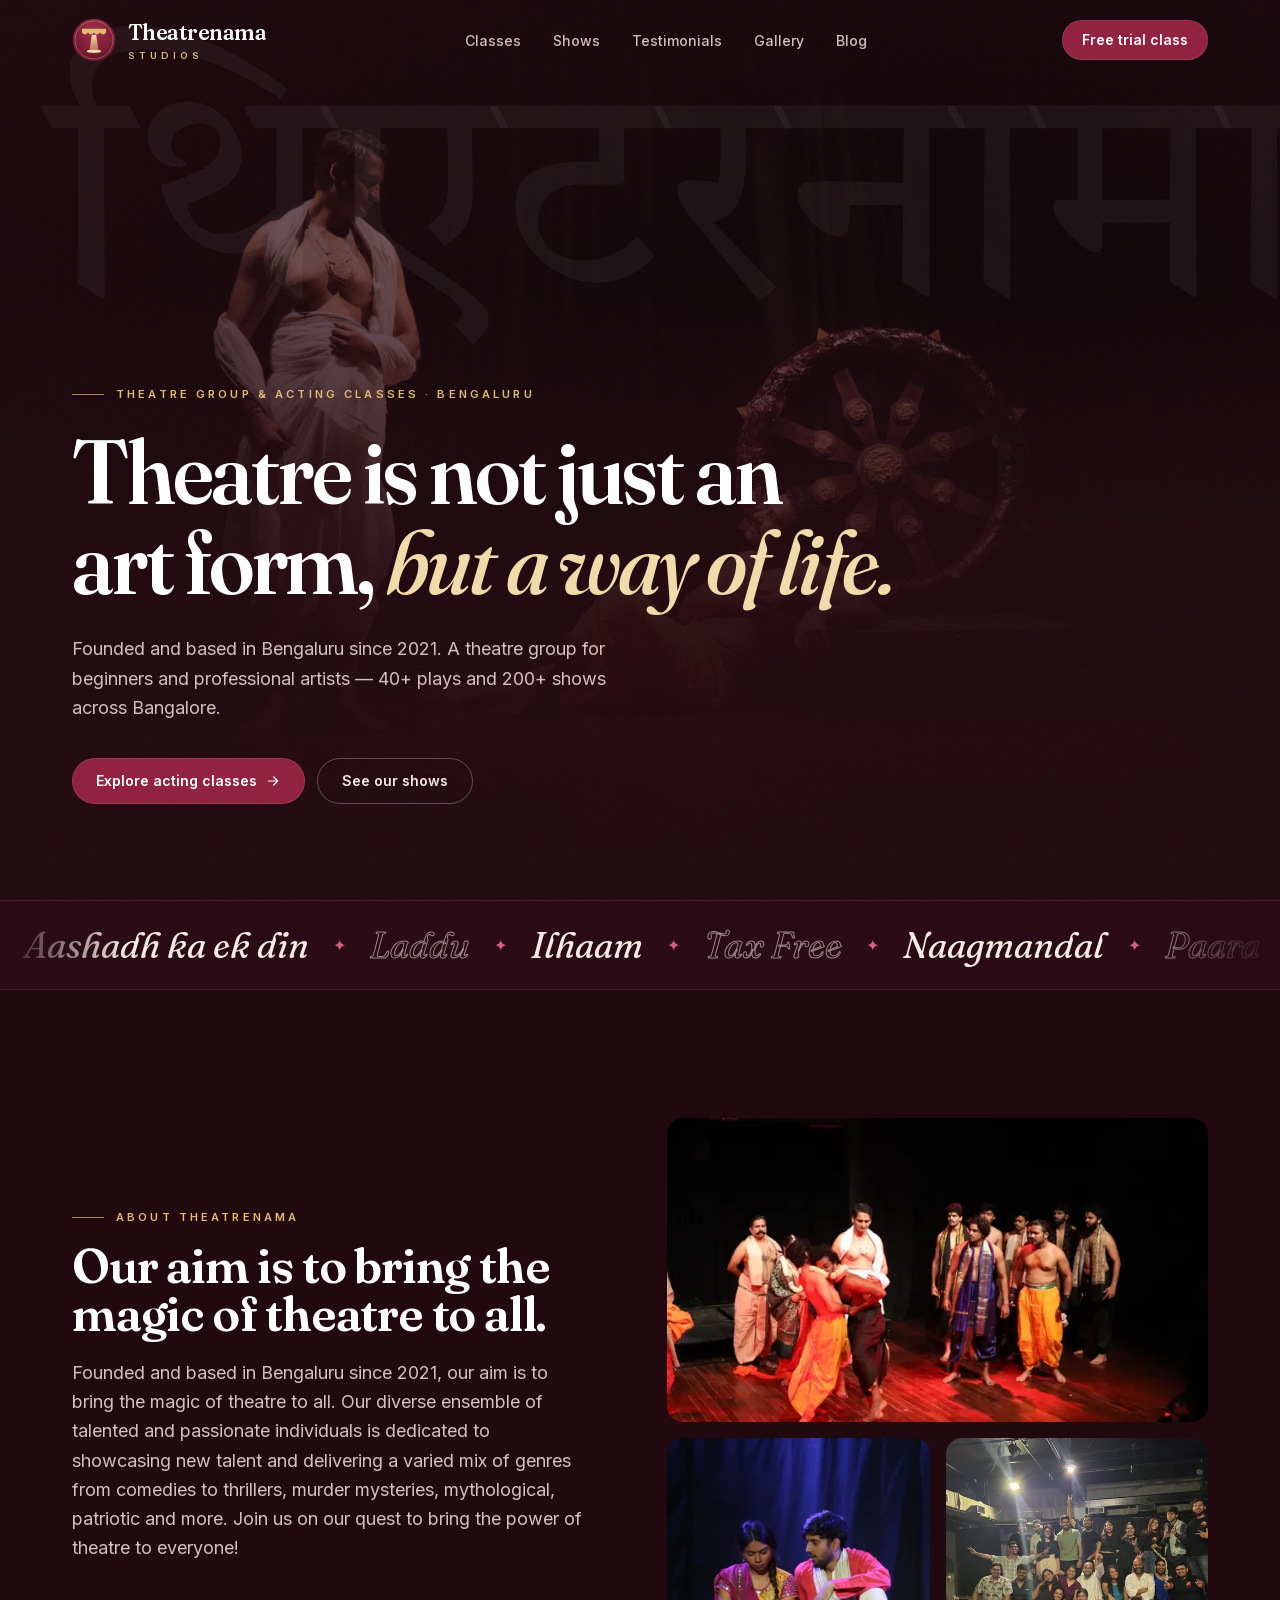
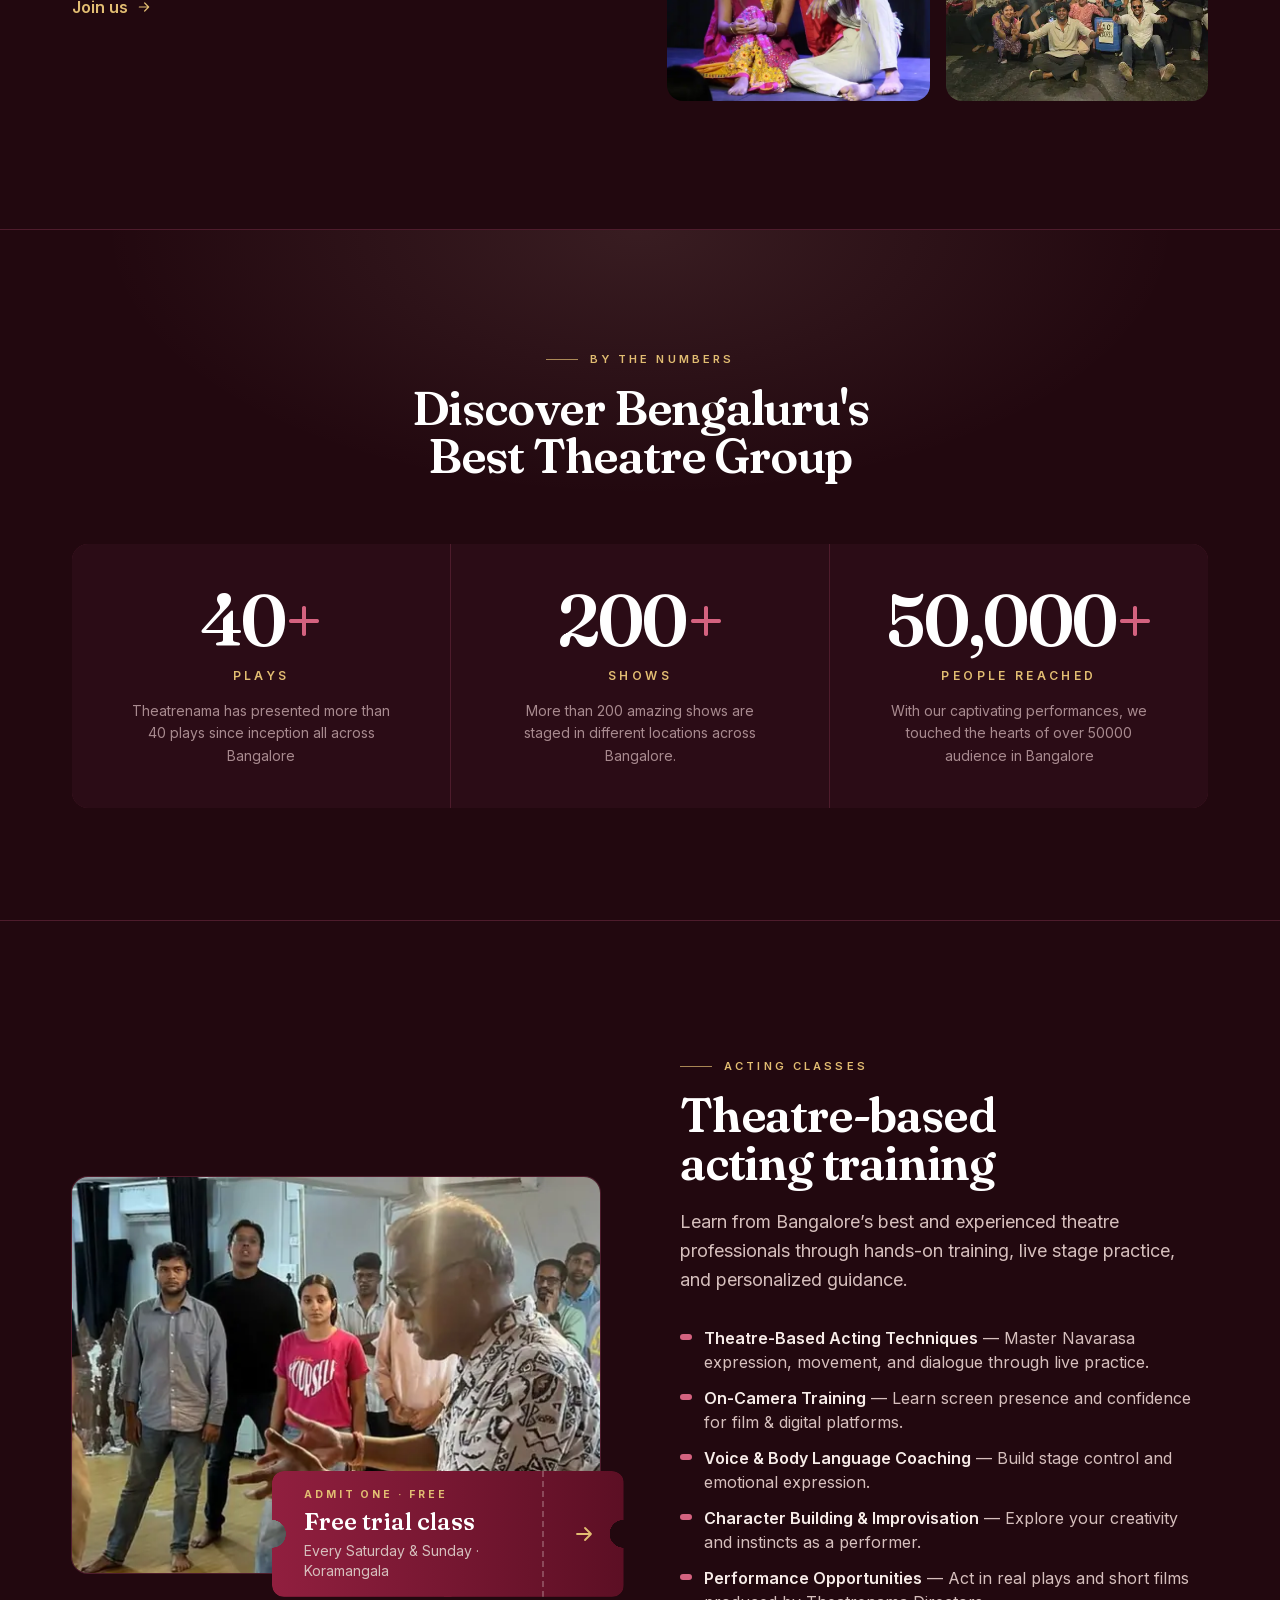
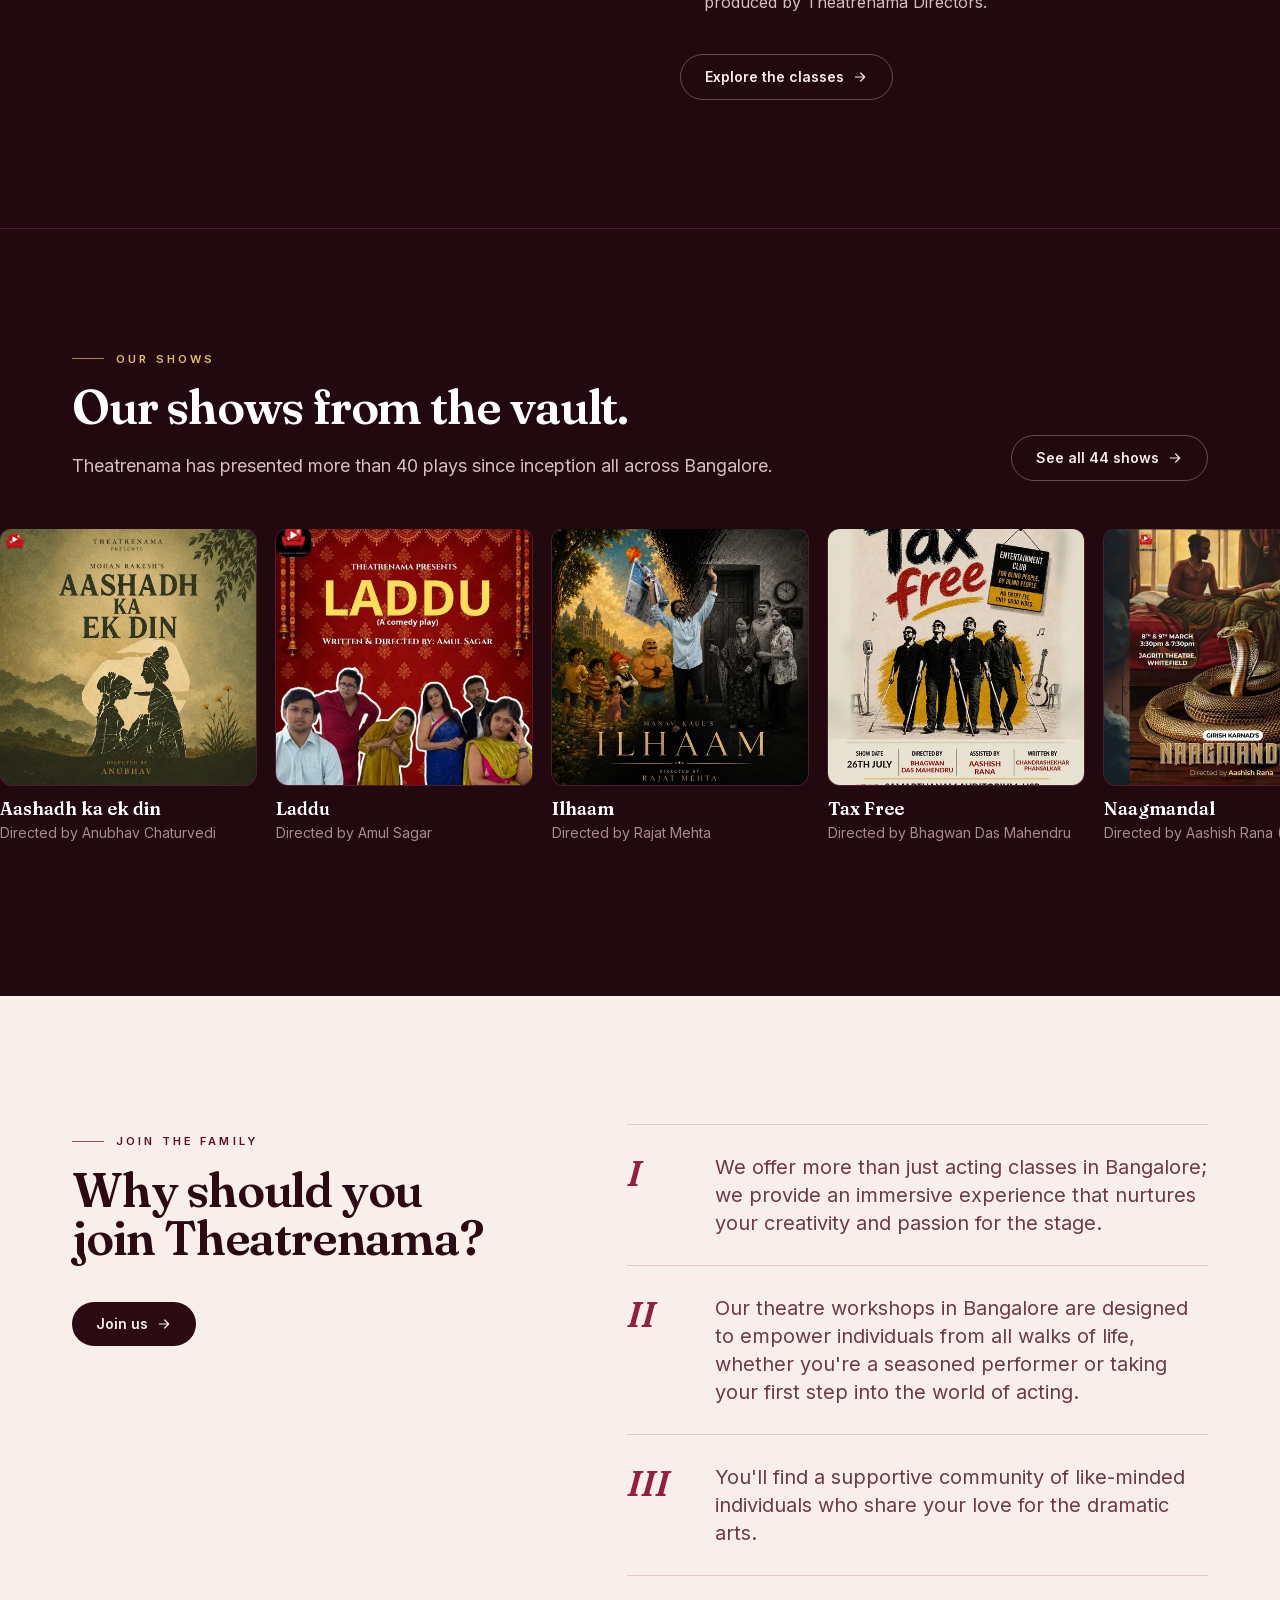
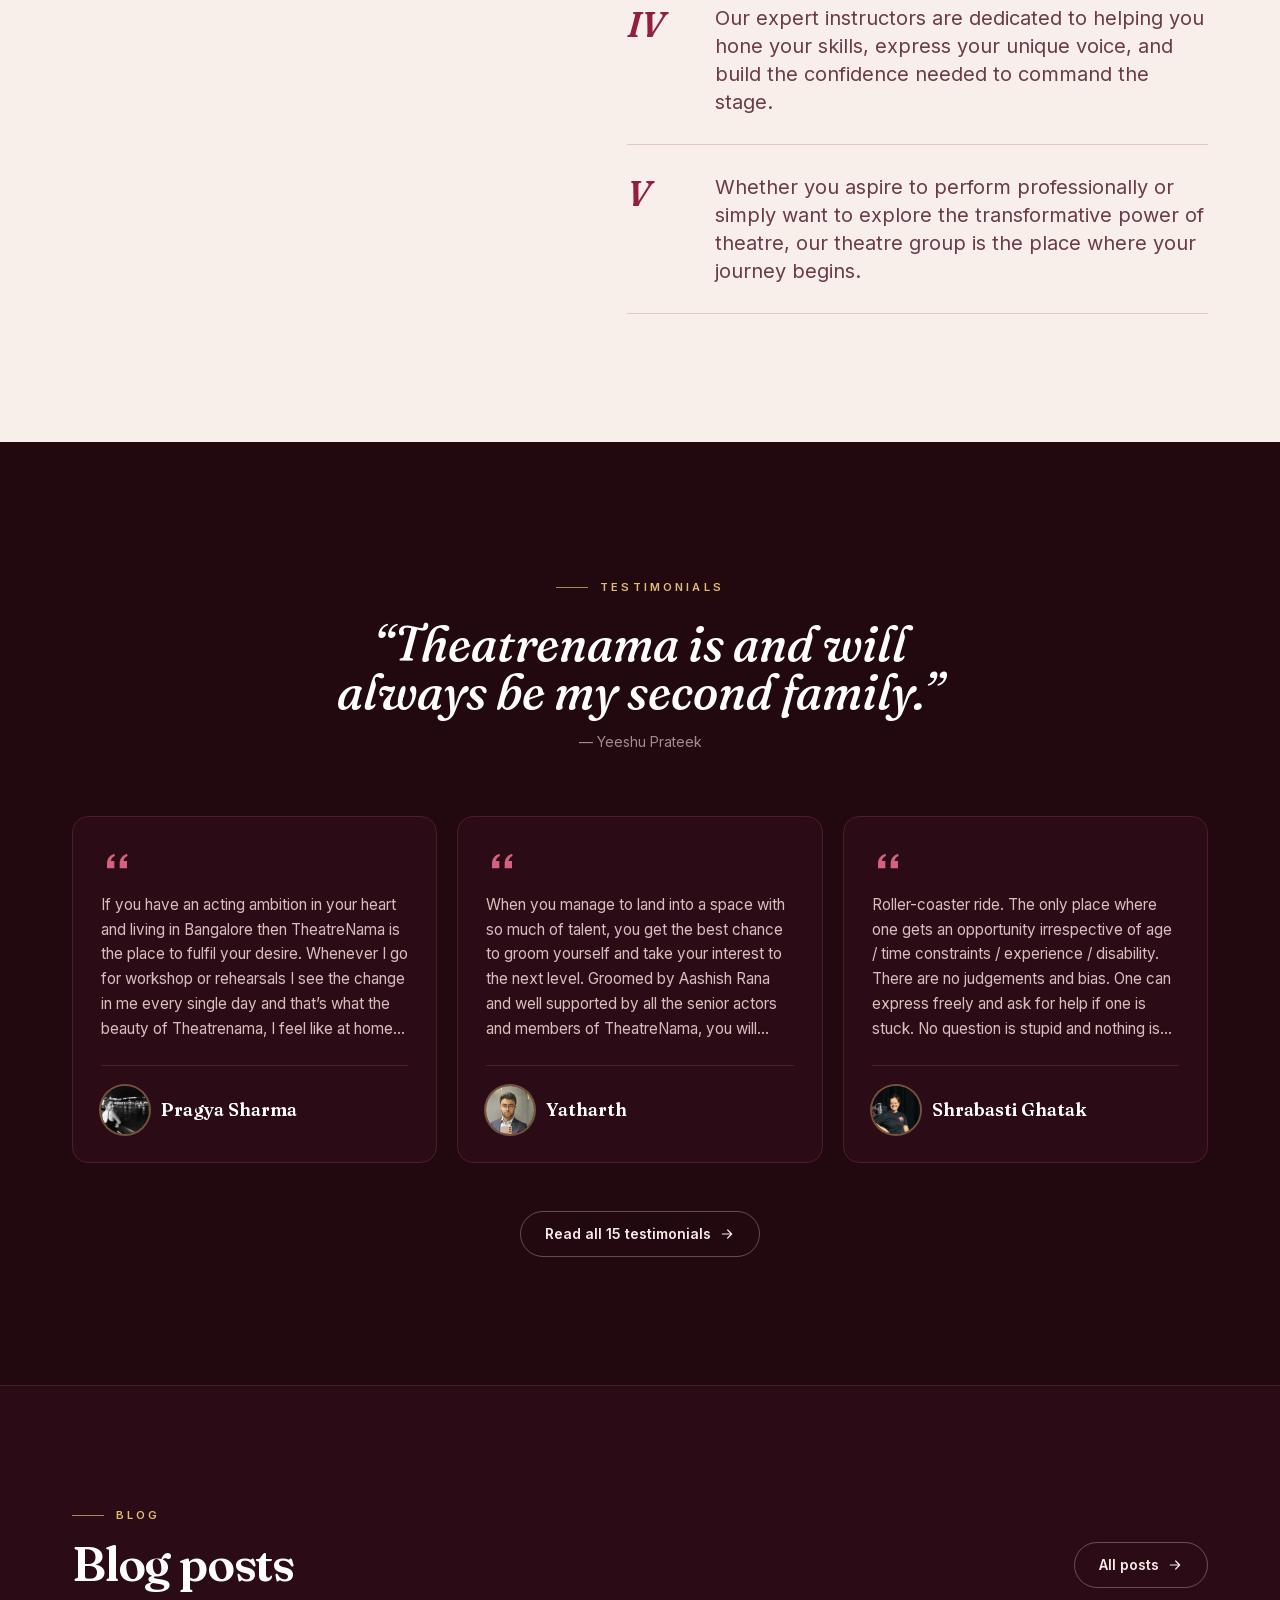
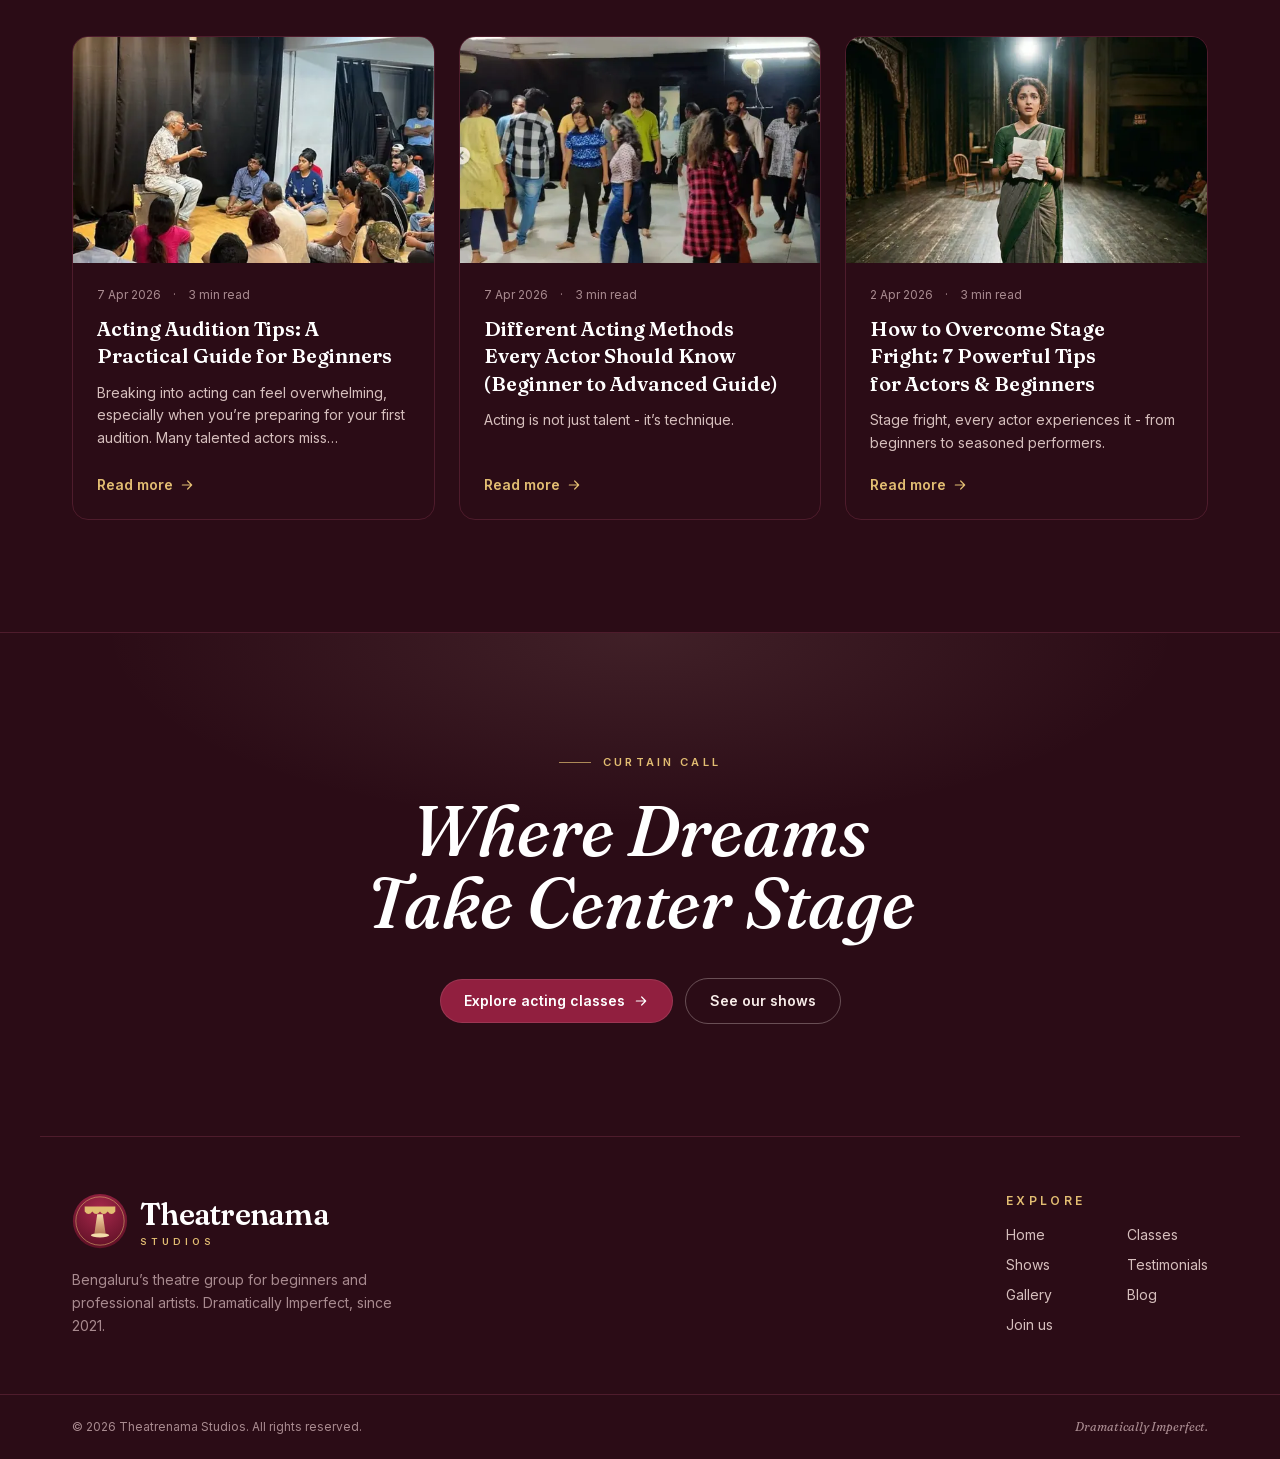
==== commit c5e6b055: "Deploy 2026-10-14 13:36 UTC Built from the microSaas monorepo (apps/theatrenamastudio).  Co-Authored" ====
--- a/index.html
+++ b/index.html
@@ -1 +1 @@
-<!DOCTYPE html><html lang="en-IN" class="__variable_3ef085 __variable_d8ebd1 __variable_57bfc7"><head><meta charSet="utf-8"/><meta name="viewport" content="width=device-width, initial-scale=1"/><link rel="preload" as="image" imageSrcSet="/media/brand/chair-96.png 1x, /media/brand/chair-192.png 2x"/><link rel="preload" as="image" imageSrcSet="/media/gallery/g02-640.webp 640w, /media/gallery/g02-1600.webp 1600w, /media/gallery/g02-2400.webp 2400w" imageSizes="100vw"/><link rel="stylesheet" href="/_next/static/css/7d98a2d7911adf73.css" data-precedence="next"/><link rel="preload" as="script" fetchPriority="low" href="/_next/static/chunks/webpack-bf4ab1a71f17e4b8.js"/><script src="/_next/static/chunks/5b8f0dd8-e7ec6d33186a94db.js" async=""></script><script src="/_next/static/chunks/749-aa29c64bf0659a27.js" async=""></script><script src="/_next/static/chunks/main-app-c1b3ed4e00259830.js" async=""></script><script src="/_next/static/chunks/411-e05764ad5c6e83b8.js" async=""></script><script src="/_next/static/chunks/app/page-f5000da69f0bb9cb.js" async=""></script><script src="/_next/static/chunks/app/layout-6a596bac6ece8c1e.js" async=""></script><meta name="theme-color" content="#22080f"/><meta name="color-scheme" content="dark"/><title>Theatrenama Studios — Theatre Group &amp; Acting Classes in Bangalore</title><meta name="description" content="Theatrenama is a theatre group in Bangalore for beginners and professional artists. Theatre and acting classes in Koramangala with experienced theatre instructors — free trial class every Saturday &amp; Sunday."/><meta name="application-name" content="Theatrenama Studios"/><meta name="keywords" content="theatre group in Bangalore,acting classes in Bangalore,acting classes Koramangala,theatre workshop Bangalore,Hindi theatre Bangalore,weekend acting classes Bangalore,free trial acting class,Theatrenama"/><link rel="canonical" href="https://theatrenamastudio.com/"/><meta name="format-detection" content="telephone=no"/><meta property="og:title" content="Theatrenama Studios — Theatre group &amp; acting classes in Bengaluru"/><meta property="og:description" content="Theatrenama is a theatre group in Bangalore for beginners and professional artists. Theatre and acting classes in Koramangala with experienced theatre instructors — free trial class every Saturday &amp; Sunday."/><meta property="og:site_name" content="Theatrenama Studios"/><meta property="og:locale" content="en_IN"/><meta property="og:image" content="https://theatrenamastudio.com/og.png"/><meta property="og:image:width" content="1200"/><meta property="og:image:height" content="630"/><meta property="og:image:alt" content="Theatrenama Studios — Dramatically Imperfect"/><meta property="og:type" content="website"/><meta name="twitter:card" content="summary_large_image"/><meta name="twitter:title" content="Theatrenama Studios — Theatre group &amp; acting classes in Bengaluru"/><meta name="twitter:description" content="Theatrenama is a theatre group in Bangalore for beginners and professional artists. Theatre and acting classes in Koramangala with experienced theatre instructors — free trial class every Saturday &amp; Sunday."/><meta name="twitter:image" content="https://theatrenamastudio.com/og.png"/><meta name="twitter:image:width" content="1200"/><meta name="twitter:image:height" content="630"/><meta name="twitter:image:alt" content="Theatrenama Studios — Dramatically Imperfect"/><link rel="icon" href="/favicon.ico" sizes="16x16 32x32 48x48"/><link rel="icon" href="/favicon-32.png" sizes="32x32" type="image/png"/><link rel="icon" href="/favicon-192.png" sizes="192x192" type="image/png"/><link rel="apple-touch-icon" href="/apple-touch-icon.png" sizes="180x180"/><script src="/_next/static/chunks/polyfills-42372ed130431b0a.js" noModule=""></script></head><body class="grain min-h-screen"><a href="#main" class="sr-only z-[80] rounded-full bg-burgundy px-5 py-3 text-sm font-semibold text-white focus:not-sr-only focus:fixed focus:left-4 focus:top-4">Skip to content</a><header class="fixed inset-x-0 top-0 z-40 border-b transition-[background-color,border-color,backdrop-filter] duration-300 border-transparent"><div class="shell flex h-16 items-center justify-between gap-4 lg:h-20"><a class="-ml-1 rounded-lg p-1" aria-label="Theatrenama Studios — home" href="/"><span class="flex items-center gap-2.5"><img src="/media/brand/chair-96.png" srcSet="/media/brand/chair-96.png 1x, /media/brand/chair-192.png 2x" alt="" width="96" height="96" class="h-10 w-10 lg:h-11 lg:w-11"/><span class="flex flex-col leading-none"><span class="font-display font-semibold tracking-tight text-white text-xl lg:text-[1.35rem]">Theatrenama</span><span class="mt-1 text-[0.6rem] font-semibold uppercase tracking-[0.42em] text-brass">Studios</span></span></span></a><nav aria-label="Main" class="hidden lg:block"><ul class="flex items-center gap-1"><li><a class="relative rounded-full px-3.5 py-2 text-sm font-medium transition-colors text-cream-dim hover:text-white" href="/acting-classes-bengaluru/">Classes</a></li><li><a class="relative rounded-full px-3.5 py-2 text-sm font-medium transition-colors text-cream-dim hover:text-white" href="/our-shows/">Shows</a></li><li><a class="relative rounded-full px-3.5 py-2 text-sm font-medium transition-colors text-cream-dim hover:text-white" href="/testimonials/">Testimonials</a></li><li><a class="relative rounded-full px-3.5 py-2 text-sm font-medium transition-colors text-cream-dim hover:text-white" href="/gallery/">Gallery</a></li><li><a class="relative rounded-full px-3.5 py-2 text-sm font-medium transition-colors text-cream-dim hover:text-white" href="/blog/">Blog</a></li></ul></nav><div class="flex items-center gap-2"><a class="btn-primary hidden !px-5 !py-2.5 sm:inline-flex" href="/acting-classes-bengaluru/#trial">Free trial class</a><button type="button" aria-expanded="false" aria-controls="curtain-menu" aria-label="Open menu" class="grid h-11 w-11 place-items-center rounded-full border border-cream/20 text-cream transition hover:border-cream/60 lg:hidden"><svg viewBox="0 0 24 24" class="h-5 w-5" fill="none" stroke="currentColor" stroke-width="1.8" stroke-linecap="round" stroke-linejoin="round" aria-hidden="true"><path d="M4 7h16 M4 12h16 M4 17h10"></path></svg></button></div></div></header><div id="curtain-menu" class="fixed inset-0 z-30 lg:hidden invisible delay-500" aria-hidden="true"><div class="absolute inset-y-0 w-1/2 bg-[repeating-linear-gradient(90deg,#4a0b1d_0_14px,#6e1430_14px_30px,#4a0b1d_30px_44px)] transition-transform duration-500 ease-[cubic-bezier(.7,0,.2,1)] left-0 shadow-[inset_-30px_0_60px_rgba(20,3,8,0.6)] -translate-x-full"></div><div class="absolute inset-y-0 w-1/2 bg-[repeating-linear-gradient(90deg,#4a0b1d_0_14px,#6e1430_14px_30px,#4a0b1d_30px_44px)] transition-transform duration-500 ease-[cubic-bezier(.7,0,.2,1)] right-0 shadow-[inset_30px_0_60px_rgba(20,3,8,0.6)] translate-x-full"></div><div class="absolute inset-0 bg-gradient-to-b from-wine/70 via-wine/25 to-wine/80"></div><nav aria-label="Mobile" class="relative flex h-full flex-col items-center justify-center gap-1 px-6 pt-16 text-center transition-opacity duration-300 opacity-0"><a tabindex="-1" aria-current="page" class="font-display text-3xl leading-snug transition hover:text-brass-light text-brass-light" href="/">Home</a><a tabindex="-1" class="font-display text-3xl leading-snug transition hover:text-brass-light text-white/90" href="/acting-classes-bengaluru/">Classes</a><a tabindex="-1" class="font-display text-3xl leading-snug transition hover:text-brass-light text-white/90" href="/our-shows/">Shows</a><a tabindex="-1" class="font-display text-3xl leading-snug transition hover:text-brass-light text-white/90" href="/testimonials/">Testimonials</a><a tabindex="-1" class="font-display text-3xl leading-snug transition hover:text-brass-light text-white/90" href="/gallery/">Gallery</a><a tabindex="-1" class="font-display text-3xl leading-snug transition hover:text-brass-light text-white/90" href="/blog/">Blog</a><a tabindex="-1" class="font-display text-3xl leading-snug transition hover:text-brass-light text-white/90" href="/join-us/">Join us</a><a tabindex="-1" class="mt-8 inline-flex items-center gap-2 rounded-full bg-cream px-6 py-3 text-sm font-semibold text-burgundy-deep" href="/acting-classes-bengaluru/#trial">Free trial class<svg viewBox="0 0 24 24" class="h-4 w-4" fill="none" stroke="currentColor" stroke-width="1.8" stroke-linecap="round" stroke-linejoin="round" aria-hidden="true"><path d="M5 12h14 M13 6l6 6-6 6"></path></svg></a></nav></div><main id="main"><section class="relative isolate flex min-h-[100svh] items-end overflow-hidden"><img src="/media/gallery/g02-640.webp" srcSet="/media/gallery/g02-640.webp 640w, /media/gallery/g02-1600.webp 1600w, /media/gallery/g02-2400.webp 2400w" sizes="100vw" width="6000" height="4000" alt="Maharathi scene" class="absolute inset-0 -z-20 h-full w-full object-cover object-[64%_50%] lg:object-center" loading="eager" decoding="sync" fetchpriority="high"/><div class="absolute inset-0 -z-10 bg-burgundy-deep/35 mix-blend-multiply"></div><div class="absolute inset-0 -z-10 bg-[linear-gradient(to_top,#22080f_6%,rgba(34,8,15,0.86)_34%,rgba(34,8,15,0.35)_68%,rgba(34,8,15,0.55))]"></div><div class="absolute inset-0 -z-10 bg-[radial-gradient(70%_60%_at_70%_20%,transparent,rgba(34,8,15,0.55))]"></div><p aria-hidden="true" class="pointer-events-none absolute -right-6 top-20 -z-10 select-none font-deva text-[30vw] leading-none text-white/[0.045] sm:top-16 lg:text-[19rem]">थिएटरनामा</p><div class="shell pb-14 pt-36 sm:pb-20 lg:pb-24"><h1 class="kicker">Theatre group &amp; acting classes · Bengaluru</h1><p class="mt-6 max-w-5xl font-display text-[2.9rem] font-semibold leading-[0.98] tracking-tight text-white text-balance sm:text-7xl lg:text-[5.6rem]">Theatre is not just an art form, <em class="font-medium text-brass-light">but a way of life.</em></p><p class="mt-7 max-w-xl text-lg leading-relaxed text-cream-dim text-pretty">Founded and based in Bengaluru since 2021. A theatre group for beginners and professional artists — 40+ plays and 200+ shows across Bangalore.</p><div class="mt-9 flex flex-wrap gap-3"><a class="btn-primary" href="/acting-classes-bengaluru/">Explore acting classes<svg viewBox="0 0 24 24" class="h-4 w-4" fill="none" stroke="currentColor" stroke-width="1.8" stroke-linecap="round" stroke-linejoin="round" aria-hidden="true"><path d="M5 12h14 M13 6l6 6-6 6"></path></svg></a><a class="btn-ghost" href="/our-shows/">See our shows</a></div></div></section><div class="relative overflow-hidden border-y border-wine-line bg-wine-2 py-6" aria-hidden="true"><div class="flex w-max animate-marquee"><ul class="flex shrink-0 items-center"><li class="flex items-center"><span class="whitespace-nowrap px-6 font-display text-3xl italic sm:text-4xl text-cream">Aashadh ka ek din</span><span class="text-burgundy-light" aria-hidden="true">✦</span></li><li class="flex items-center"><span class="whitespace-nowrap px-6 font-display text-3xl italic sm:text-4xl text-transparent [-webkit-text-stroke:1px_rgba(247,236,232,0.55)]">Laddu</span><span class="text-burgundy-light" aria-hidden="true">✦</span></li><li class="flex items-center"><span class="whitespace-nowrap px-6 font-display text-3xl italic sm:text-4xl text-cream">Ilhaam</span><span class="text-burgundy-light" aria-hidden="true">✦</span></li><li class="flex items-center"><span class="whitespace-nowrap px-6 font-display text-3xl italic sm:text-4xl text-transparent [-webkit-text-stroke:1px_rgba(247,236,232,0.55)]">Tax Free</span><span class="text-burgundy-light" aria-hidden="true">✦</span></li><li class="flex items-center"><span class="whitespace-nowrap px-6 font-display text-3xl italic sm:text-4xl text-cream">Naagmandal</span><span class="text-burgundy-light" aria-hidden="true">✦</span></li><li class="flex items-center"><span class="whitespace-nowrap px-6 font-display text-3xl italic sm:text-4xl text-transparent [-webkit-text-stroke:1px_rgba(247,236,232,0.55)]">Paara</span><span class="text-burgundy-light" aria-hidden="true">✦</span></li><li class="flex items-center"><span class="whitespace-nowrap px-6 font-display text-3xl italic sm:text-4xl text-cream">Sherlock Holmes &amp; the case of the vanishing author</span><span class="text-burgundy-light" aria-hidden="true">✦</span></li><li class="flex items-center"><span class="whitespace-nowrap px-6 font-display text-3xl italic sm:text-4xl text-transparent [-webkit-text-stroke:1px_rgba(247,236,232,0.55)]">Digdarshak</span><span class="text-burgundy-light" aria-hidden="true">✦</span></li><li class="flex items-center"><span class="whitespace-nowrap px-6 font-display text-3xl italic sm:text-4xl text-cream">Akelapan</span><span class="text-burgundy-light" aria-hidden="true">✦</span></li><li class="flex items-center"><span class="whitespace-nowrap px-6 font-display text-3xl italic sm:text-4xl text-transparent [-webkit-text-stroke:1px_rgba(247,236,232,0.55)]">Pagla Ghoda</span><span class="text-burgundy-light" aria-hidden="true">✦</span></li><li class="flex items-center"><span class="whitespace-nowrap px-6 font-display text-3xl italic sm:text-4xl text-cream">Janch Padtaal</span><span class="text-burgundy-light" aria-hidden="true">✦</span></li><li class="flex items-center"><span class="whitespace-nowrap px-6 font-display text-3xl italic sm:text-4xl text-transparent [-webkit-text-stroke:1px_rgba(247,236,232,0.55)]">Refund</span><span class="text-burgundy-light" aria-hidden="true">✦</span></li><li class="flex items-center"><span class="whitespace-nowrap px-6 font-display text-3xl italic sm:text-4xl text-cream">Paying Guest</span><span class="text-burgundy-light" aria-hidden="true">✦</span></li><li class="flex items-center"><span class="whitespace-nowrap px-6 font-display text-3xl italic sm:text-4xl text-transparent [-webkit-text-stroke:1px_rgba(247,236,232,0.55)]">Suno toh sahi</span><span class="text-burgundy-light" aria-hidden="true">✦</span></li><li class="flex items-center"><span class="whitespace-nowrap px-6 font-display text-3xl italic sm:text-4xl text-cream">Saiyyan Bhaye Kotwal</span><span class="text-burgundy-light" aria-hidden="true">✦</span></li><li class="flex items-center"><span class="whitespace-nowrap px-6 font-display text-3xl italic sm:text-4xl text-transparent [-webkit-text-stroke:1px_rgba(247,236,232,0.55)]">Govind</span><span class="text-burgundy-light" aria-hidden="true">✦</span></li><li class="flex items-center"><span class="whitespace-nowrap px-6 font-display text-3xl italic sm:text-4xl text-cream">31st February</span><span class="text-burgundy-light" aria-hidden="true">✦</span></li><li class="flex items-center"><span class="whitespace-nowrap px-6 font-display text-3xl italic sm:text-4xl text-transparent [-webkit-text-stroke:1px_rgba(247,236,232,0.55)]">Taj Mahal ka tender</span><span class="text-burgundy-light" aria-hidden="true">✦</span></li><li class="flex items-center"><span class="whitespace-nowrap px-6 font-display text-3xl italic sm:text-4xl text-cream">Proposal</span><span class="text-burgundy-light" aria-hidden="true">✦</span></li><li class="flex items-center"><span class="whitespace-nowrap px-6 font-display text-3xl italic sm:text-4xl text-transparent [-webkit-text-stroke:1px_rgba(247,236,232,0.55)]">Bali aur shambhu</span><span class="text-burgundy-light" aria-hidden="true">✦</span></li><li class="flex items-center"><span class="whitespace-nowrap px-6 font-display text-3xl italic sm:text-4xl text-cream">Can’t pay? Won’t pay!</span><span class="text-burgundy-light" aria-hidden="true">✦</span></li><li class="flex items-center"><span class="whitespace-nowrap px-6 font-display text-3xl italic sm:text-4xl text-transparent [-webkit-text-stroke:1px_rgba(247,236,232,0.55)]">Gaj foot inch</span><span class="text-burgundy-light" aria-hidden="true">✦</span></li><li class="flex items-center"><span class="whitespace-nowrap px-6 font-display text-3xl italic sm:text-4xl text-cream">Aparadhi naanalla..!!</span><span class="text-burgundy-light" aria-hidden="true">✦</span></li><li class="flex items-center"><span class="whitespace-nowrap px-6 font-display text-3xl italic sm:text-4xl text-transparent [-webkit-text-stroke:1px_rgba(247,236,232,0.55)]">Moteram ka satyagrah</span><span class="text-burgundy-light" aria-hidden="true">✦</span></li><li class="flex items-center"><span class="whitespace-nowrap px-6 font-display text-3xl italic sm:text-4xl text-cream">Ambedkar aur Gandhi</span><span class="text-burgundy-light" aria-hidden="true">✦</span></li><li class="flex items-center"><span class="whitespace-nowrap px-6 font-display text-3xl italic sm:text-4xl text-transparent [-webkit-text-stroke:1px_rgba(247,236,232,0.55)]">Chhapra ke deewaaney</span><span class="text-burgundy-light" aria-hidden="true">✦</span></li><li class="flex items-center"><span class="whitespace-nowrap px-6 font-display text-3xl italic sm:text-4xl text-cream">Maharathi</span><span class="text-burgundy-light" aria-hidden="true">✦</span></li><li class="flex items-center"><span class="whitespace-nowrap px-6 font-display text-3xl italic sm:text-4xl text-transparent [-webkit-text-stroke:1px_rgba(247,236,232,0.55)]">The Interview</span><span class="text-burgundy-light" aria-hidden="true">✦</span></li><li class="flex items-center"><span class="whitespace-nowrap px-6 font-display text-3xl italic sm:text-4xl text-cream">Gagan Damama Bajyo</span><span class="text-burgundy-light" aria-hidden="true">✦</span></li><li class="flex items-center"><span class="whitespace-nowrap px-6 font-display text-3xl italic sm:text-4xl text-transparent [-webkit-text-stroke:1px_rgba(247,236,232,0.55)]">Aisa Kehte Hain</span><span class="text-burgundy-light" aria-hidden="true">✦</span></li><li class="flex items-center"><span class="whitespace-nowrap px-6 font-display text-3xl italic sm:text-4xl text-cream">Court Martial</span><span class="text-burgundy-light" aria-hidden="true">✦</span></li><li class="flex items-center"><span class="whitespace-nowrap px-6 font-display text-3xl italic sm:text-4xl text-transparent [-webkit-text-stroke:1px_rgba(247,236,232,0.55)]">12 Angry Women</span><span class="text-burgundy-light" aria-hidden="true">✦</span></li><li class="flex items-center"><span class="whitespace-nowrap px-6 font-display text-3xl italic sm:text-4xl text-cream">Deluxe Hair Cutting Saloon</span><span class="text-burgundy-light" aria-hidden="true">✦</span></li><li class="flex items-center"><span class="whitespace-nowrap px-6 font-display text-3xl italic sm:text-4xl text-transparent [-webkit-text-stroke:1px_rgba(247,236,232,0.55)]">Family</span><span class="text-burgundy-light" aria-hidden="true">✦</span></li><li class="flex items-center"><span class="whitespace-nowrap px-6 font-display text-3xl italic sm:text-4xl text-cream">Tamasha-e-media</span><span class="text-burgundy-light" aria-hidden="true">✦</span></li><li class="flex items-center"><span class="whitespace-nowrap px-6 font-display text-3xl italic sm:text-4xl text-transparent [-webkit-text-stroke:1px_rgba(247,236,232,0.55)]">Mera Wajood</span><span class="text-burgundy-light" aria-hidden="true">✦</span></li><li class="flex items-center"><span class="whitespace-nowrap px-6 font-display text-3xl italic sm:text-4xl text-cream">Pocketmaar Drama Company</span><span class="text-burgundy-light" aria-hidden="true">✦</span></li><li class="flex items-center"><span class="whitespace-nowrap px-6 font-display text-3xl italic sm:text-4xl text-transparent [-webkit-text-stroke:1px_rgba(247,236,232,0.55)]">Tamashey ka baazigar</span><span class="text-burgundy-light" aria-hidden="true">✦</span></li><li class="flex items-center"><span class="whitespace-nowrap px-6 font-display text-3xl italic sm:text-4xl text-cream">Birjees qadar ka kunba</span><span class="text-burgundy-light" aria-hidden="true">✦</span></li><li class="flex items-center"><span class="whitespace-nowrap px-6 font-display text-3xl italic sm:text-4xl text-transparent [-webkit-text-stroke:1px_rgba(247,236,232,0.55)]">Jab shahar humara sota hai</span><span class="text-burgundy-light" aria-hidden="true">✦</span></li><li class="flex items-center"><span class="whitespace-nowrap px-6 font-display text-3xl italic sm:text-4xl text-cream">Hi! Handsome</span><span class="text-burgundy-light" aria-hidden="true">✦</span></li><li class="flex items-center"><span class="whitespace-nowrap px-6 font-display text-3xl italic sm:text-4xl text-transparent [-webkit-text-stroke:1px_rgba(247,236,232,0.55)]">Chuhal</span><span class="text-burgundy-light" aria-hidden="true">✦</span></li><li class="flex items-center"><span class="whitespace-nowrap px-6 font-display text-3xl italic sm:text-4xl text-cream">Woh ab bhi pukarta hai</span><span class="text-burgundy-light" aria-hidden="true">✦</span></li><li class="flex items-center"><span class="whitespace-nowrap px-6 font-display text-3xl italic sm:text-4xl text-transparent [-webkit-text-stroke:1px_rgba(247,236,232,0.55)]">Canvas ki maut</span><span class="text-burgundy-light" aria-hidden="true">✦</span></li></ul><ul class="flex shrink-0 items-center"><li class="flex items-center"><span class="whitespace-nowrap px-6 font-display text-3xl italic sm:text-4xl text-cream">Aashadh ka ek din</span><span class="text-burgundy-light" aria-hidden="true">✦</span></li><li class="flex items-center"><span class="whitespace-nowrap px-6 font-display text-3xl italic sm:text-4xl text-transparent [-webkit-text-stroke:1px_rgba(247,236,232,0.55)]">Laddu</span><span class="text-burgundy-light" aria-hidden="true">✦</span></li><li class="flex items-center"><span class="whitespace-nowrap px-6 font-display text-3xl italic sm:text-4xl text-cream">Ilhaam</span><span class="text-burgundy-light" aria-hidden="true">✦</span></li><li class="flex items-center"><span class="whitespace-nowrap px-6 font-display text-3xl italic sm:text-4xl text-transparent [-webkit-text-stroke:1px_rgba(247,236,232,0.55)]">Tax Free</span><span class="text-burgundy-light" aria-hidden="true">✦</span></li><li class="flex items-center"><span class="whitespace-nowrap px-6 font-display text-3xl italic sm:text-4xl text-cream">Naagmandal</span><span class="text-burgundy-light" aria-hidden="true">✦</span></li><li class="flex items-center"><span class="whitespace-nowrap px-6 font-display text-3xl italic sm:text-4xl text-transparent [-webkit-text-stroke:1px_rgba(247,236,232,0.55)]">Paara</span><span class="text-burgundy-light" aria-hidden="true">✦</span></li><li class="flex items-center"><span class="whitespace-nowrap px-6 font-display text-3xl italic sm:text-4xl text-cream">Sherlock Holmes &amp; the case of the vanishing author</span><span class="text-burgundy-light" aria-hidden="true">✦</span></li><li class="flex items-center"><span class="whitespace-nowrap px-6 font-display text-3xl italic sm:text-4xl text-transparent [-webkit-text-stroke:1px_rgba(247,236,232,0.55)]">Digdarshak</span><span class="text-burgundy-light" aria-hidden="true">✦</span></li><li class="flex items-center"><span class="whitespace-nowrap px-6 font-display text-3xl italic sm:text-4xl text-cream">Akelapan</span><span class="text-burgundy-light" aria-hidden="true">✦</span></li><li class="flex items-center"><span class="whitespace-nowrap px-6 font-display text-3xl italic sm:text-4xl text-transparent [-webkit-text-stroke:1px_rgba(247,236,232,0.55)]">Pagla Ghoda</span><span class="text-burgundy-light" aria-hidden="true">✦</span></li><li class="flex items-center"><span class="whitespace-nowrap px-6 font-display text-3xl italic sm:text-4xl text-cream">Janch Padtaal</span><span class="text-burgundy-light" aria-hidden="true">✦</span></li><li class="flex items-center"><span class="whitespace-nowrap px-6 font-display text-3xl italic sm:text-4xl text-transparent [-webkit-text-stroke:1px_rgba(247,236,232,0.55)]">Refund</span><span class="text-burgundy-light" aria-hidden="true">✦</span></li><li class="flex items-center"><span class="whitespace-nowrap px-6 font-display text-3xl italic sm:text-4xl text-cream">Paying Guest</span><span class="text-burgundy-light" aria-hidden="true">✦</span></li><li class="flex items-center"><span class="whitespace-nowrap px-6 font-display text-3xl italic sm:text-4xl text-transparent [-webkit-text-stroke:1px_rgba(247,236,232,0.55)]">Suno toh sahi</span><span class="text-burgundy-light" aria-hidden="true">✦</span></li><li class="flex items-center"><span class="whitespace-nowrap px-6 font-display text-3xl italic sm:text-4xl text-cream">Saiyyan Bhaye Kotwal</span><span class="text-burgundy-light" aria-hidden="true">✦</span></li><li class="flex items-center"><span class="whitespace-nowrap px-6 font-display text-3xl italic sm:text-4xl text-transparent [-webkit-text-stroke:1px_rgba(247,236,232,0.55)]">Govind</span><span class="text-burgundy-light" aria-hidden="true">✦</span></li><li class="flex items-center"><span class="whitespace-nowrap px-6 font-display text-3xl italic sm:text-4xl text-cream">31st February</span><span class="text-burgundy-light" aria-hidden="true">✦</span></li><li class="flex items-center"><span class="whitespace-nowrap px-6 font-display text-3xl italic sm:text-4xl text-transparent [-webkit-text-stroke:1px_rgba(247,236,232,0.55)]">Taj Mahal ka tender</span><span class="text-burgundy-light" aria-hidden="true">✦</span></li><li class="flex items-center"><span class="whitespace-nowrap px-6 font-display text-3xl italic sm:text-4xl text-cream">Proposal</span><span class="text-burgundy-light" aria-hidden="true">✦</span></li><li class="flex items-center"><span class="whitespace-nowrap px-6 font-display text-3xl italic sm:text-4xl text-transparent [-webkit-text-stroke:1px_rgba(247,236,232,0.55)]">Bali aur shambhu</span><span class="text-burgundy-light" aria-hidden="true">✦</span></li><li class="flex items-center"><span class="whitespace-nowrap px-6 font-display text-3xl italic sm:text-4xl text-cream">Can’t pay? Won’t pay!</span><span class="text-burgundy-light" aria-hidden="true">✦</span></li><li class="flex items-center"><span class="whitespace-nowrap px-6 font-display text-3xl italic sm:text-4xl text-transparent [-webkit-text-stroke:1px_rgba(247,236,232,0.55)]">Gaj foot inch</span><span class="text-burgundy-light" aria-hidden="true">✦</span></li><li class="flex items-center"><span class="whitespace-nowrap px-6 font-display text-3xl italic sm:text-4xl text-cream">Aparadhi naanalla..!!</span><span class="text-burgundy-light" aria-hidden="true">✦</span></li><li class="flex items-center"><span class="whitespace-nowrap px-6 font-display text-3xl italic sm:text-4xl text-transparent [-webkit-text-stroke:1px_rgba(247,236,232,0.55)]">Moteram ka satyagrah</span><span class="text-burgundy-light" aria-hidden="true">✦</span></li><li class="flex items-center"><span class="whitespace-nowrap px-6 font-display text-3xl italic sm:text-4xl text-cream">Ambedkar aur Gandhi</span><span class="text-burgundy-light" aria-hidden="true">✦</span></li><li class="flex items-center"><span class="whitespace-nowrap px-6 font-display text-3xl italic sm:text-4xl text-transparent [-webkit-text-stroke:1px_rgba(247,236,232,0.55)]">Chhapra ke deewaaney</span><span class="text-burgundy-light" aria-hidden="true">✦</span></li><li class="flex items-center"><span class="whitespace-nowrap px-6 font-display text-3xl italic sm:text-4xl text-cream">Maharathi</span><span class="text-burgundy-light" aria-hidden="true">✦</span></li><li class="flex items-center"><span class="whitespace-nowrap px-6 font-display text-3xl italic sm:text-4xl text-transparent [-webkit-text-stroke:1px_rgba(247,236,232,0.55)]">The Interview</span><span class="text-burgundy-light" aria-hidden="true">✦</span></li><li class="flex items-center"><span class="whitespace-nowrap px-6 font-display text-3xl italic sm:text-4xl text-cream">Gagan Damama Bajyo</span><span class="text-burgundy-light" aria-hidden="true">✦</span></li><li class="flex items-center"><span class="whitespace-nowrap px-6 font-display text-3xl italic sm:text-4xl text-transparent [-webkit-text-stroke:1px_rgba(247,236,232,0.55)]">Aisa Kehte Hain</span><span class="text-burgundy-light" aria-hidden="true">✦</span></li><li class="flex items-center"><span class="whitespace-nowrap px-6 font-display text-3xl italic sm:text-4xl text-cream">Court Martial</span><span class="text-burgundy-light" aria-hidden="true">✦</span></li><li class="flex items-center"><span class="whitespace-nowrap px-6 font-display text-3xl italic sm:text-4xl text-transparent [-webkit-text-stroke:1px_rgba(247,236,232,0.55)]">12 Angry Women</span><span class="text-burgundy-light" aria-hidden="true">✦</span></li><li class="flex items-center"><span class="whitespace-nowrap px-6 font-display text-3xl italic sm:text-4xl text-cream">Deluxe Hair Cutting Saloon</span><span class="text-burgundy-light" aria-hidden="true">✦</span></li><li class="flex items-center"><span class="whitespace-nowrap px-6 font-display text-3xl italic sm:text-4xl text-transparent [-webkit-text-stroke:1px_rgba(247,236,232,0.55)]">Family</span><span class="text-burgundy-light" aria-hidden="true">✦</span></li><li class="flex items-center"><span class="whitespace-nowrap px-6 font-display text-3xl italic sm:text-4xl text-cream">Tamasha-e-media</span><span class="text-burgundy-light" aria-hidden="true">✦</span></li><li class="flex items-center"><span class="whitespace-nowrap px-6 font-display text-3xl italic sm:text-4xl text-transparent [-webkit-text-stroke:1px_rgba(247,236,232,0.55)]">Mera Wajood</span><span class="text-burgundy-light" aria-hidden="true">✦</span></li><li class="flex items-center"><span class="whitespace-nowrap px-6 font-display text-3xl italic sm:text-4xl text-cream">Pocketmaar Drama Company</span><span class="text-burgundy-light" aria-hidden="true">✦</span></li><li class="flex items-center"><span class="whitespace-nowrap px-6 font-display text-3xl italic sm:text-4xl text-transparent [-webkit-text-stroke:1px_rgba(247,236,232,0.55)]">Tamashey ka baazigar</span><span class="text-burgundy-light" aria-hidden="true">✦</span></li><li class="flex items-center"><span class="whitespace-nowrap px-6 font-display text-3xl italic sm:text-4xl text-cream">Birjees qadar ka kunba</span><span class="text-burgundy-light" aria-hidden="true">✦</span></li><li class="flex items-center"><span class="whitespace-nowrap px-6 font-display text-3xl italic sm:text-4xl text-transparent [-webkit-text-stroke:1px_rgba(247,236,232,0.55)]">Jab shahar humara sota hai</span><span class="text-burgundy-light" aria-hidden="true">✦</span></li><li class="flex items-center"><span class="whitespace-nowrap px-6 font-display text-3xl italic sm:text-4xl text-cream">Hi! Handsome</span><span class="text-burgundy-light" aria-hidden="true">✦</span></li><li class="flex items-center"><span class="whitespace-nowrap px-6 font-display text-3xl italic sm:text-4xl text-transparent [-webkit-text-stroke:1px_rgba(247,236,232,0.55)]">Chuhal</span><span class="text-burgundy-light" aria-hidden="true">✦</span></li><li class="flex items-center"><span class="whitespace-nowrap px-6 font-display text-3xl italic sm:text-4xl text-cream">Woh ab bhi pukarta hai</span><span class="text-burgundy-light" aria-hidden="true">✦</span></li><li class="flex items-center"><span class="whitespace-nowrap px-6 font-display text-3xl italic sm:text-4xl text-transparent [-webkit-text-stroke:1px_rgba(247,236,232,0.55)]">Canvas ki maut</span><span class="text-burgundy-light" aria-hidden="true">✦</span></li></ul></div><div class="pointer-events-none absolute inset-y-0 left-0 w-16 bg-gradient-to-r from-wine-2 to-transparent sm:w-32"></div><div class="pointer-events-none absolute inset-y-0 right-0 w-16 bg-gradient-to-l from-wine-2 to-transparent sm:w-32"></div></div><section class="py-24 sm:py-32"><div class="shell grid items-center gap-14 lg:grid-cols-[1fr_1.05fr] lg:gap-20"><div class="reveal"><div class="max-w-3xl"><p class="kicker  ">About Theatrenama</p><h2 class="mt-4 font-display text-4xl font-semibold leading-[1.08] tracking-tight text-balance sm:text-5xl text-white">Our aim is to bring the magic of theatre to all.</h2><div class="mt-5 text-lg leading-relaxed text-pretty text-cream-dim"><p>Founded and based in Bengaluru since 2021, our aim is to bring the magic of theatre to all. Our diverse ensemble of talented and passionate individuals is dedicated to showcasing new talent and delivering a varied mix of genres from comedies to thrillers, murder mysteries, mythological, patriotic and more. Join us on our quest to bring the power of theatre to everyone!</p></div></div><a class="mt-8 inline-flex items-center gap-2 font-semibold text-brass hover:text-brass-light" href="/join-us/">Join us<svg viewBox="0 0 24 24" class="h-4 w-4" fill="none" stroke="currentColor" stroke-width="1.8" stroke-linecap="round" stroke-linejoin="round" aria-hidden="true"><path d="M5 12h14 M13 6l6 6-6 6"></path></svg></a></div><div class="reveal grid grid-cols-6 grid-rows-[auto_auto] gap-3 sm:gap-4"><div class="col-span-6 overflow-hidden rounded-2xl"><img src="/media/gallery/g05-640.webp" srcSet="/media/gallery/g05-640.webp 640w, /media/gallery/g05-1600.webp 1600w, /media/gallery/g05-2400.webp 2400w" sizes="(min-width: 1024px) 580px, 92vw" width="6000" height="4000" alt="Scene from a Theatrenama production" class="aspect-[16/9] h-full w-full object-cover" loading="lazy" decoding="async"/></div><div class="col-span-3 overflow-hidden rounded-2xl"><img src="/media/gallery/g13-640.webp" srcSet="/media/gallery/g13-640.webp 640w, /media/gallery/g13-1600.webp 1440w" sizes="(min-width: 1024px) 290px, 46vw" width="1440" height="1440" alt="Scene from a Theatrenama production" class="aspect-square h-full w-full object-cover" loading="lazy" decoding="async"/></div><div class="col-span-3 overflow-hidden rounded-2xl"><img src="/media/gallery/g10-640.webp" srcSet="/media/gallery/g10-640.webp 640w, /media/gallery/g10-1600.webp 1600w" sizes="(min-width: 1024px) 290px, 46vw" width="4000" height="3000" alt="The Theatrenama ensemble together in the studio" class="aspect-square h-full w-full object-cover" loading="lazy" decoding="async"/></div></div></div></section><section class="spotlight border-y border-wine-line bg-wine-2 py-24 sm:py-28"><div class="shell"><div class="mx-auto max-w-3xl text-center"><p class="kicker justify-center ">By the numbers</p><h2 class="mt-4 font-display text-4xl font-semibold leading-[1.08] tracking-tight text-balance sm:text-5xl text-white">Discover Bengaluru&#x27;s Best Theatre Group</h2></div><dl class="mt-16 grid gap-px overflow-hidden rounded-2xl bg-wine-line sm:grid-cols-3"><div class="reveal flex flex-col bg-wine-2 px-8 py-10 text-center"><dt class="order-2 mt-3 text-xs font-semibold uppercase tracking-kicker text-brass">Plays</dt><dd class="order-1 font-display text-6xl font-semibold tracking-tight text-white sm:text-7xl">40<span class="text-burgundy-light">+</span></dd><dd class="order-3 mx-auto mt-4 max-w-[17rem] text-sm leading-relaxed text-cream-mut">Theatrenama has presented more than 40 plays since inception all across Bangalore</dd></div><div class="reveal flex flex-col bg-wine-2 px-8 py-10 text-center"><dt class="order-2 mt-3 text-xs font-semibold uppercase tracking-kicker text-brass">Shows</dt><dd class="order-1 font-display text-6xl font-semibold tracking-tight text-white sm:text-7xl">200<span class="text-burgundy-light">+</span></dd><dd class="order-3 mx-auto mt-4 max-w-[17rem] text-sm leading-relaxed text-cream-mut">More than 200 amazing shows are staged in different locations across Bangalore.</dd></div><div class="reveal flex flex-col bg-wine-2 px-8 py-10 text-center"><dt class="order-2 mt-3 text-xs font-semibold uppercase tracking-kicker text-brass">People reached</dt><dd class="order-1 font-display text-6xl font-semibold tracking-tight text-white sm:text-7xl">50,000<span class="text-burgundy-light">+</span></dd><dd class="order-3 mx-auto mt-4 max-w-[17rem] text-sm leading-relaxed text-cream-mut">With our captivating performances, we touched the hearts of over 50000 audience in Bangalore</dd></div></dl></div></section><section class="py-24 sm:py-32"><div class="shell grid items-center gap-14 lg:grid-cols-2 lg:gap-20"><div class="reveal relative order-2 lg:order-1"><div class="overflow-hidden rounded-2xl ring-1 ring-wine-line"><img src="/media/classes/c4-800.webp" srcSet="/media/classes/c4-800.webp 800w, /media/classes/c4-1600.webp 1600w" sizes="(min-width: 1024px) 560px, 92vw" width="1600" height="800" alt="A mentor coaching a Theatrenama class" class="aspect-[4/3] w-full object-cover" loading="lazy" decoding="async"/></div><div class="absolute -bottom-6 left-4 right-4 sm:left-auto sm:right-[-1.5rem] sm:w-[22rem]"><a class="ticket group flex items-stretch overflow-hidden rounded-xl bg-gradient-to-r from-burgundy to-burgundy-deep text-cream  transition hover:brightness-110" href="/acting-classes-bengaluru/#trial"><span class="flex flex-1 flex-col justify-center px-6 py-4 sm:px-8"><span class="text-[0.65rem] font-bold uppercase tracking-kicker text-brass">Admit one · Free</span><span class="mt-1 font-display text-2xl font-semibold leading-tight text-white">Free trial class</span><span class="mt-1 text-sm text-cream-dim">Every Saturday &amp; Sunday<!-- --> · Koramangala</span></span><span class="flex items-center border-l-2 border-dashed border-cream/25 px-5 text-brass sm:px-7" aria-hidden="true"><svg viewBox="0 0 24 24" class="h-6 w-6 transition-transform group-hover:translate-x-1" fill="none" stroke="currentColor" stroke-width="1.8" stroke-linecap="round" stroke-linejoin="round" aria-hidden="true"><path d="M5 12h14 M13 6l6 6-6 6"></path></svg></span></a></div></div><div class="reveal order-1 lg:order-2"><div class="max-w-3xl"><p class="kicker  ">Acting classes</p><h2 class="mt-4 font-display text-4xl font-semibold leading-[1.08] tracking-tight text-balance sm:text-5xl text-white">Theatre-based acting training</h2><div class="mt-5 text-lg leading-relaxed text-pretty text-cream-dim"><p>Learn from Bangalore’s best and experienced theatre professionals through hands-on training, live stage practice, and personalized guidance.</p></div></div><ul class="mt-8 space-y-3"><li class="flex gap-3"><span class="mt-2 h-1.5 w-3 shrink-0 rounded-full bg-burgundy-light" aria-hidden="true"></span><span class="text-cream-dim"><span class="font-semibold text-cream">Theatre-Based Acting Techniques</span> — <!-- -->Master Navarasa expression, movement, and dialogue through live practice.</span></li><li class="flex gap-3"><span class="mt-2 h-1.5 w-3 shrink-0 rounded-full bg-burgundy-light" aria-hidden="true"></span><span class="text-cream-dim"><span class="font-semibold text-cream">On-Camera Training</span> — <!-- -->Learn screen presence and confidence for film &amp; digital platforms.</span></li><li class="flex gap-3"><span class="mt-2 h-1.5 w-3 shrink-0 rounded-full bg-burgundy-light" aria-hidden="true"></span><span class="text-cream-dim"><span class="font-semibold text-cream">Voice &amp; Body Language Coaching</span> — <!-- -->Build stage control and emotional expression.</span></li><li class="flex gap-3"><span class="mt-2 h-1.5 w-3 shrink-0 rounded-full bg-burgundy-light" aria-hidden="true"></span><span class="text-cream-dim"><span class="font-semibold text-cream">Character Building &amp; Improvisation</span> — <!-- -->Explore your creativity and instincts as a performer.</span></li><li class="flex gap-3"><span class="mt-2 h-1.5 w-3 shrink-0 rounded-full bg-burgundy-light" aria-hidden="true"></span><span class="text-cream-dim"><span class="font-semibold text-cream">Performance Opportunities</span> — <!-- -->Act in real plays and short films produced by Theatrenama Directors.</span></li></ul><a class="btn-ghost mt-10" href="/acting-classes-bengaluru/">Explore the classes<svg viewBox="0 0 24 24" class="h-4 w-4" fill="none" stroke="currentColor" stroke-width="1.8" stroke-linecap="round" stroke-linejoin="round" aria-hidden="true"><path d="M5 12h14 M13 6l6 6-6 6"></path></svg></a></div></div></section><section class="border-t border-wine-line py-24 sm:py-28"><div class="shell flex flex-wrap items-end justify-between gap-6"><div class="max-w-3xl"><p class="kicker  ">Our shows</p><h2 class="mt-4 font-display text-4xl font-semibold leading-[1.08] tracking-tight text-balance sm:text-5xl text-white">Our shows from the vault.</h2><div class="mt-5 text-lg leading-relaxed text-pretty text-cream-dim"><p>Theatrenama has presented more than 40 plays since inception all across Bangalore.</p></div></div><a class="btn-ghost" href="/our-shows/">See all <!-- -->44<!-- --> shows<svg viewBox="0 0 24 24" class="h-4 w-4" fill="none" stroke="currentColor" stroke-width="1.8" stroke-linecap="round" stroke-linejoin="round" aria-hidden="true"><path d="M5 12h14 M13 6l6 6-6 6"></path></svg></a></div><div class="mt-12 flex snap-x snap-mandatory gap-5 overflow-x-auto px-4 pb-4 scrollbar-none sm:px-6 lg:px-[max(2rem,calc((100vw_-_1200px)/2_+_2rem))]"><a class="group block w-[62vw] shrink-0 snap-start sm:w-64" href="/our-shows/"><div class="relative aspect-square overflow-hidden rounded-xl bg-wine-3 ring-1 ring-wine-line transition duration-300 group-hover:-translate-y-1 group-hover:shadow-glow"><img src="/media/shows/aashadh-ka-ek-din-480.webp" srcSet="/media/shows/aashadh-ka-ek-din-480.webp 480w, /media/shows/aashadh-ka-ek-din-960.webp 960w" sizes="(min-width: 640px) 256px, 62vw" width="1254" height="1254" alt="Poster for Aashadh ka ek din" class="h-full w-full object-cover" loading="lazy" decoding="async"/></div><p class="mt-3 font-display text-lg font-semibold leading-snug text-white">Aashadh ka ek din</p><p class="mt-0.5 text-sm text-cream-mut">Directed by <!-- -->Anubhav Chaturvedi</p></a><a class="group block w-[62vw] shrink-0 snap-start sm:w-64" href="/our-shows/"><div class="relative aspect-square overflow-hidden rounded-xl bg-wine-3 ring-1 ring-wine-line transition duration-300 group-hover:-translate-y-1 group-hover:shadow-glow"><img src="/media/shows/laddu-480.webp" srcSet="/media/shows/laddu-480.webp 480w, /media/shows/laddu-960.webp 500w" sizes="(min-width: 640px) 256px, 62vw" width="500" height="500" alt="Poster for Laddu" class="h-full w-full object-cover" loading="lazy" decoding="async"/></div><p class="mt-3 font-display text-lg font-semibold leading-snug text-white">Laddu</p><p class="mt-0.5 text-sm text-cream-mut">Directed by <!-- -->Amul Sagar</p></a><a class="group block w-[62vw] shrink-0 snap-start sm:w-64" href="/our-shows/"><div class="relative aspect-square overflow-hidden rounded-xl bg-wine-3 ring-1 ring-wine-line transition duration-300 group-hover:-translate-y-1 group-hover:shadow-glow"><img src="/media/shows/ilhaam-480.webp" srcSet="/media/shows/ilhaam-480.webp 480w, /media/shows/ilhaam-960.webp 960w" sizes="(min-width: 640px) 256px, 62vw" width="1122" height="1122" alt="Poster for Ilhaam" class="h-full w-full object-cover" loading="lazy" decoding="async"/></div><p class="mt-3 font-display text-lg font-semibold leading-snug text-white">Ilhaam</p><p class="mt-0.5 text-sm text-cream-mut">Directed by <!-- -->Rajat Mehta</p></a><a class="group block w-[62vw] shrink-0 snap-start sm:w-64" href="/our-shows/"><div class="relative aspect-square overflow-hidden rounded-xl bg-wine-3 ring-1 ring-wine-line transition duration-300 group-hover:-translate-y-1 group-hover:shadow-glow"><img src="/media/shows/tax-free-480.webp" srcSet="/media/shows/tax-free-480.webp 480w, /media/shows/tax-free-960.webp 960w" sizes="(min-width: 640px) 256px, 62vw" width="1079" height="1341" alt="Poster for Tax Free" class="h-full w-full object-cover" loading="lazy" decoding="async"/></div><p class="mt-3 font-display text-lg font-semibold leading-snug text-white">Tax Free</p><p class="mt-0.5 text-sm text-cream-mut">Directed by <!-- -->Bhagwan Das Mahendru</p></a><a class="group block w-[62vw] shrink-0 snap-start sm:w-64" href="/our-shows/"><div class="relative aspect-square overflow-hidden rounded-xl bg-wine-3 ring-1 ring-wine-line transition duration-300 group-hover:-translate-y-1 group-hover:shadow-glow"><img src="/media/shows/naagmandal-480.webp" srcSet="/media/shows/naagmandal-480.webp 480w, /media/shows/naagmandal-960.webp 960w" sizes="(min-width: 640px) 256px, 62vw" width="4688" height="4688" alt="Poster for Naagmandal" class="h-full w-full object-cover" loading="lazy" decoding="async"/></div><p class="mt-3 font-display text-lg font-semibold leading-snug text-white">Naagmandal</p><p class="mt-0.5 text-sm text-cream-mut">Directed by <!-- -->Aashish Rana (Bawa)</p></a><a class="group block w-[62vw] shrink-0 snap-start sm:w-64" href="/our-shows/"><div class="relative aspect-square overflow-hidden rounded-xl bg-wine-3 ring-1 ring-wine-line transition duration-300 group-hover:-translate-y-1 group-hover:shadow-glow"><img src="/media/shows/paara-480.webp" srcSet="/media/shows/paara-480.webp 480w, /media/shows/paara-960.webp 960w" sizes="(min-width: 640px) 256px, 62vw" width="3000" height="3000" alt="Poster for Paara" class="h-full w-full object-cover" loading="lazy" decoding="async"/></div><p class="mt-3 font-display text-lg font-semibold leading-snug text-white">Paara</p><p class="mt-0.5 text-sm text-cream-mut">Directed by <!-- -->Sandeep Shikhar</p></a><a class="group block w-[62vw] shrink-0 snap-start sm:w-64" href="/our-shows/"><div class="relative aspect-square overflow-hidden rounded-xl bg-wine-3 ring-1 ring-wine-line transition duration-300 group-hover:-translate-y-1 group-hover:shadow-glow"><img src="/media/shows/sherlock-holmes-480.webp" srcSet="/media/shows/sherlock-holmes-480.webp 480w, /media/shows/sherlock-holmes-960.webp 960w" sizes="(min-width: 640px) 256px, 62vw" width="4688" height="4688" alt="Poster for Sherlock Holmes &amp; the case of the vanishing author" class="h-full w-full object-cover" loading="lazy" decoding="async"/></div><p class="mt-3 font-display text-lg font-semibold leading-snug text-white">Sherlock Holmes &amp; the case of the vanishing author</p><p class="mt-0.5 text-sm text-cream-mut">Directed by <!-- -->Vatsal Baran</p></a><a class="group block w-[62vw] shrink-0 snap-start sm:w-64" href="/our-shows/"><div class="relative aspect-square overflow-hidden rounded-xl bg-wine-3 ring-1 ring-wine-line transition duration-300 group-hover:-translate-y-1 group-hover:shadow-glow"><img src="/media/shows/digdarshak-480.webp" srcSet="/media/shows/digdarshak-480.webp 480w, /media/shows/digdarshak-960.webp 960w" sizes="(min-width: 640px) 256px, 62vw" width="4688" height="4688" alt="Poster for Digdarshak" class="h-full w-full object-cover" loading="lazy" decoding="async"/></div><p class="mt-3 font-display text-lg font-semibold leading-snug text-white">Digdarshak</p><p class="mt-0.5 text-sm text-cream-mut">Directed by <!-- -->Akash Dutta</p></a><a class="group block w-[62vw] shrink-0 snap-start sm:w-64" href="/our-shows/"><div class="relative aspect-square overflow-hidden rounded-xl bg-wine-3 ring-1 ring-wine-line transition duration-300 group-hover:-translate-y-1 group-hover:shadow-glow"><img src="/media/shows/akelapan-480.webp" srcSet="/media/shows/akelapan-480.webp 480w, /media/shows/akelapan-960.webp 960w" sizes="(min-width: 640px) 256px, 62vw" width="2380" height="2380" alt="Poster for Akelapan" class="h-full w-full object-cover" loading="lazy" decoding="async"/></div><p class="mt-3 font-display text-lg font-semibold leading-snug text-white">Akelapan</p><p class="mt-0.5 text-sm text-cream-mut">Directed by <!-- -->Shri Anil Ranjan Bhowmik</p></a><a class="group block w-[62vw] shrink-0 snap-start sm:w-64" href="/our-shows/"><div class="relative aspect-square overflow-hidden rounded-xl bg-wine-3 ring-1 ring-wine-line transition duration-300 group-hover:-translate-y-1 group-hover:shadow-glow"><img src="/media/shows/pagla-ghoda-480.webp" srcSet="/media/shows/pagla-ghoda-480.webp 480w, /media/shows/pagla-ghoda-960.webp 868w" sizes="(min-width: 640px) 256px, 62vw" width="868" height="744" alt="Poster for Pagla Ghoda" class="h-full w-full object-cover" loading="lazy" decoding="async"/></div><p class="mt-3 font-display text-lg font-semibold leading-snug text-white">Pagla Ghoda</p><p class="mt-0.5 text-sm text-cream-mut">Directed by <!-- -->Komal Gusain Rana</p></a><a class="group block w-[62vw] shrink-0 snap-start sm:w-64" href="/our-shows/"><div class="relative aspect-square overflow-hidden rounded-xl bg-wine-3 ring-1 ring-wine-line transition duration-300 group-hover:-translate-y-1 group-hover:shadow-glow"><img src="/media/shows/janch-padtaal-480.webp" srcSet="/media/shows/janch-padtaal-480.webp 480w, /media/shows/janch-padtaal-960.webp 960w" sizes="(min-width: 640px) 256px, 62vw" width="1080" height="1350" alt="Poster for Janch Padtaal" class="h-full w-full object-cover" loading="lazy" decoding="async"/></div><p class="mt-3 font-display text-lg font-semibold leading-snug text-white">Janch Padtaal</p><p class="mt-0.5 text-sm text-cream-mut">Directed by <!-- -->Priyanshu Mishra</p></a><a class="group block w-[62vw] shrink-0 snap-start sm:w-64" href="/our-shows/"><div class="relative aspect-square overflow-hidden rounded-xl bg-wine-3 ring-1 ring-wine-line transition duration-300 group-hover:-translate-y-1 group-hover:shadow-glow"><img src="/media/shows/refund-480.webp" srcSet="/media/shows/refund-480.webp 480w, /media/shows/refund-960.webp 960w" sizes="(min-width: 640px) 256px, 62vw" width="4688" height="4688" alt="Poster for Refund" class="h-full w-full object-cover" loading="lazy" decoding="async"/></div><p class="mt-3 font-display text-lg font-semibold leading-snug text-white">Refund</p><p class="mt-0.5 text-sm text-cream-mut">Directed by <!-- -->Priyanshu Mishra</p></a></div></section><section class="bg-paper py-24 text-ink sm:py-32"><div class="shell grid gap-14 lg:grid-cols-[0.9fr_1.1fr] lg:gap-20"><div class="lg:sticky lg:top-28 lg:self-start"><div class="max-w-3xl"><p class="kicker  !text-burgundy-deep">Join the family</p><h2 class="mt-4 font-display text-4xl font-semibold leading-[1.08] tracking-tight text-balance sm:text-5xl text-ink">Why should you join Theatrenama?</h2></div><a class="btn-ink mt-10" href="/join-us/">Join us<svg viewBox="0 0 24 24" class="h-4 w-4" fill="none" stroke="currentColor" stroke-width="1.8" stroke-linecap="round" stroke-linejoin="round" aria-hidden="true"><path d="M5 12h14 M13 6l6 6-6 6"></path></svg></a></div><ol class="divide-y divide-paper-line border-y border-paper-line"><li class="reveal grid grid-cols-[3.5rem_1fr] gap-4 py-7 sm:grid-cols-[4.5rem_1fr]"><span class="font-display text-3xl font-semibold italic text-burgundy sm:text-4xl" aria-hidden="true">I</span><p class="text-lg leading-relaxed text-ink-dim sm:text-xl">We offer more than just acting classes in Bangalore; we provide an immersive experience that nurtures your creativity and passion for the stage.</p></li><li class="reveal grid grid-cols-[3.5rem_1fr] gap-4 py-7 sm:grid-cols-[4.5rem_1fr]"><span class="font-display text-3xl font-semibold italic text-burgundy sm:text-4xl" aria-hidden="true">II</span><p class="text-lg leading-relaxed text-ink-dim sm:text-xl">Our theatre workshops in Bangalore are designed to empower individuals from all walks of life, whether you&#x27;re a seasoned performer or taking your first step into the world of acting.</p></li><li class="reveal grid grid-cols-[3.5rem_1fr] gap-4 py-7 sm:grid-cols-[4.5rem_1fr]"><span class="font-display text-3xl font-semibold italic text-burgundy sm:text-4xl" aria-hidden="true">III</span><p class="text-lg leading-relaxed text-ink-dim sm:text-xl">You&#x27;ll find a supportive community of like-minded individuals who share your love for the dramatic arts.</p></li><li class="reveal grid grid-cols-[3.5rem_1fr] gap-4 py-7 sm:grid-cols-[4.5rem_1fr]"><span class="font-display text-3xl font-semibold italic text-burgundy sm:text-4xl" aria-hidden="true">IV</span><p class="text-lg leading-relaxed text-ink-dim sm:text-xl">Our expert instructors are dedicated to helping you hone your skills, express your unique voice, and build the confidence needed to command the stage.</p></li><li class="reveal grid grid-cols-[3.5rem_1fr] gap-4 py-7 sm:grid-cols-[4.5rem_1fr]"><span class="font-display text-3xl font-semibold italic text-burgundy sm:text-4xl" aria-hidden="true">V</span><p class="text-lg leading-relaxed text-ink-dim sm:text-xl">Whether you aspire to perform professionally or simply want to explore the transformative power of theatre, our theatre group is the place where your journey begins.</p></li></ol></div></section><section class="py-24 sm:py-32"><div class="shell"><div class="reveal mx-auto max-w-3xl text-center"><p class="kicker justify-center">Testimonials</p><p class="mt-6 font-display text-3xl font-medium italic leading-snug text-white text-balance sm:text-5xl">“Theatrenama is and will always be my second family.”</p><p class="mt-4 text-sm text-cream-mut">— Yeeshu Prateek</p></div><div class="mt-16 grid gap-5 md:grid-cols-3"><div class="reveal"><figure class="relative flex h-full flex-col rounded-2xl border border-wine-line bg-wine-2 p-6 sm:p-7"><svg viewBox="0 0 24 24" class="h-8 w-8 text-burgundy-light" fill="currentColor" aria-hidden="true"><path d="M10 6.5C6.6 7.6 4.5 10.3 4.5 14v3.5H10V12H7.4c.2-1.8 1.3-3.1 3.1-3.8ZM19.5 6.5c-3.4 1.1-5.5 3.8-5.5 7.5v3.5h5.5V12h-2.6c.2-1.8 1.3-3.1 3.1-3.8Z"></path></svg><blockquote class="mt-4 space-y-3 text-[0.95rem] leading-relaxed text-cream-dim line-clamp-6"><p>If you have an acting ambition in your heart and living in Bangalore then TheatreNama is the place to fulfil your desire. Whenever I go for workshop or rehearsals I see the change in me every single day and that’s what the beauty of Theatrenama, I feel like at home here with full of artistic thoughts. I genuinely feel that theatre has made me a better person.</p></blockquote><figcaption class="mt-6 flex items-center gap-3 border-t border-wine-line pt-5"><img src="/media/testimonials/pragya-sharma-320.webp" srcSet="/media/testimonials/pragya-sharma-320.webp 320w, /media/testimonials/pragya-sharma-640.webp 640w" sizes="48px" width="1088" height="816" alt="" class="h-12 w-12 shrink-0 rounded-full object-cover ring-2 ring-brass/40" loading="lazy" decoding="async"/><span class="font-display text-lg font-semibold text-white">Pragya Sharma</span></figcaption></figure></div><div class="reveal"><figure class="relative flex h-full flex-col rounded-2xl border border-wine-line bg-wine-2 p-6 sm:p-7"><svg viewBox="0 0 24 24" class="h-8 w-8 text-burgundy-light" fill="currentColor" aria-hidden="true"><path d="M10 6.5C6.6 7.6 4.5 10.3 4.5 14v3.5H10V12H7.4c.2-1.8 1.3-3.1 3.1-3.8ZM19.5 6.5c-3.4 1.1-5.5 3.8-5.5 7.5v3.5h5.5V12h-2.6c.2-1.8 1.3-3.1 3.1-3.8Z"></path></svg><blockquote class="mt-4 space-y-3 text-[0.95rem] leading-relaxed text-cream-dim line-clamp-6"><p>When you manage to land into a space with so much of talent, you get the best chance to groom yourself and take your interest to the next level. Groomed by Aashish Rana and well supported by all the senior actors and members of TheatreNama, you will enjoy the journey of being an artist, even while doing your age-old day job.</p></blockquote><figcaption class="mt-6 flex items-center gap-3 border-t border-wine-line pt-5"><img src="/media/testimonials/yatharth-320.webp" srcSet="/media/testimonials/yatharth-320.webp 320w, /media/testimonials/yatharth-640.webp 640w" sizes="48px" width="1351" height="1260" alt="" class="h-12 w-12 shrink-0 rounded-full object-cover ring-2 ring-brass/40" loading="lazy" decoding="async"/><span class="font-display text-lg font-semibold text-white">Yatharth</span></figcaption></figure></div><div class="reveal"><figure class="relative flex h-full flex-col rounded-2xl border border-wine-line bg-wine-2 p-6 sm:p-7"><svg viewBox="0 0 24 24" class="h-8 w-8 text-burgundy-light" fill="currentColor" aria-hidden="true"><path d="M10 6.5C6.6 7.6 4.5 10.3 4.5 14v3.5H10V12H7.4c.2-1.8 1.3-3.1 3.1-3.8ZM19.5 6.5c-3.4 1.1-5.5 3.8-5.5 7.5v3.5h5.5V12h-2.6c.2-1.8 1.3-3.1 3.1-3.8Z"></path></svg><blockquote class="mt-4 space-y-3 text-[0.95rem] leading-relaxed text-cream-dim line-clamp-6"><p>Roller-coaster ride. The only place where one gets an opportunity irrespective of age / time constraints / experience / disability. There are no judgements and bias. One can express freely and ask for help if one is stuck. No question is stupid and nothing is wrong or right. One feels spoilt with various time options to choose from and be part of play. No role or work is big or small. Based on growth one gets to explore various opportunities from light / sound / AD / Direction etc</p></blockquote><figcaption class="mt-6 flex items-center gap-3 border-t border-wine-line pt-5"><img src="/media/testimonials/shrabasti-ghatak-320.webp" srcSet="/media/testimonials/shrabasti-ghatak-320.webp 320w, /media/testimonials/shrabasti-ghatak-640.webp 640w" sizes="48px" width="960" height="683" alt="" class="h-12 w-12 shrink-0 rounded-full object-cover ring-2 ring-brass/40" loading="lazy" decoding="async"/><span class="font-display text-lg font-semibold text-white">Shrabasti Ghatak</span></figcaption></figure></div></div><div class="mt-12 text-center"><a class="btn-ghost" href="/testimonials/">Read all <!-- -->15<!-- --> testimonials<svg viewBox="0 0 24 24" class="h-4 w-4" fill="none" stroke="currentColor" stroke-width="1.8" stroke-linecap="round" stroke-linejoin="round" aria-hidden="true"><path d="M5 12h14 M13 6l6 6-6 6"></path></svg></a></div></div></section><section class="border-t border-wine-line bg-wine-2 py-24 sm:py-28"><div class="shell"><div class="flex flex-wrap items-end justify-between gap-6"><div class="max-w-3xl"><p class="kicker  ">Blog</p><h2 class="mt-4 font-display text-4xl font-semibold leading-[1.08] tracking-tight text-balance sm:text-5xl text-white">Blog posts</h2></div><a class="btn-ghost" href="/blog/">All posts<svg viewBox="0 0 24 24" class="h-4 w-4" fill="none" stroke="currentColor" stroke-width="1.8" stroke-linecap="round" stroke-linejoin="round" aria-hidden="true"><path d="M5 12h14 M13 6l6 6-6 6"></path></svg></a></div><div class="mt-12 grid gap-6 sm:grid-cols-2 lg:grid-cols-3"><article class="group relative flex h-full flex-col overflow-hidden rounded-2xl border border-wine-line bg-wine-2 transition hover:border-burgundy/60"><div class="aspect-[16/10] overflow-hidden bg-wine-3"><img src="/media/blog/acting-audition-tips-640.webp" srcSet="/media/blog/acting-audition-tips-640.webp 640w, /media/blog/acting-audition-tips-1280.webp 1280w" sizes="(min-width: 1024px) 380px, (min-width: 640px) 46vw, 92vw" width="1600" height="800" alt="" class="h-full w-full object-cover transition duration-500 group-hover:scale-[1.04]" loading="lazy" decoding="async"/></div><div class="flex flex-1 flex-col p-6"><p class="flex items-center gap-3 text-xs text-cream-mut"><time dateTime="2026-04-07">7 Apr 2026</time><span aria-hidden="true">·</span><span>3<!-- --> min read</span></p><h3 class="mt-3 font-display text-xl font-semibold leading-snug text-white text-balance"><a class="after:absolute after:inset-0" href="/post/acting-audition-tips/">Acting Audition Tips: A Practical Guide for Beginners</a></h3><p class="mt-3 line-clamp-3 text-sm leading-relaxed text-cream-dim">Breaking into acting can feel overwhelming, especially when you’re preparing for your first audition. Many talented actors miss opportunities not because of a lack of skill, but be…</p><span class="mt-auto inline-flex items-center gap-1.5 pt-5 text-sm font-semibold text-brass">Read more<svg viewBox="0 0 24 24" class="h-4 w-4 transition-transform group-hover:translate-x-1" fill="none" stroke="currentColor" stroke-width="1.8" stroke-linecap="round" stroke-linejoin="round" aria-hidden="true"><path d="M5 12h14 M13 6l6 6-6 6"></path></svg></span></div></article><article class="group relative flex h-full flex-col overflow-hidden rounded-2xl border border-wine-line bg-wine-2 transition hover:border-burgundy/60"><div class="aspect-[16/10] overflow-hidden bg-wine-3"><img src="/media/blog/different-acting-methods-640.webp" srcSet="/media/blog/different-acting-methods-640.webp 640w, /media/blog/different-acting-methods-1280.webp 742w" sizes="(min-width: 1024px) 380px, (min-width: 640px) 46vw, 92vw" width="742" height="493" alt="" class="h-full w-full object-cover transition duration-500 group-hover:scale-[1.04]" loading="lazy" decoding="async"/></div><div class="flex flex-1 flex-col p-6"><p class="flex items-center gap-3 text-xs text-cream-mut"><time dateTime="2026-04-07">7 Apr 2026</time><span aria-hidden="true">·</span><span>3<!-- --> min read</span></p><h3 class="mt-3 font-display text-xl font-semibold leading-snug text-white text-balance"><a class="after:absolute after:inset-0" href="/post/different-acting-methods/">Different Acting Methods Every Actor Should Know (Beginner to Advanced Guide)</a></h3><p class="mt-3 line-clamp-3 text-sm leading-relaxed text-cream-dim">Acting is not just talent - it’s technique.</p><span class="mt-auto inline-flex items-center gap-1.5 pt-5 text-sm font-semibold text-brass">Read more<svg viewBox="0 0 24 24" class="h-4 w-4 transition-transform group-hover:translate-x-1" fill="none" stroke="currentColor" stroke-width="1.8" stroke-linecap="round" stroke-linejoin="round" aria-hidden="true"><path d="M5 12h14 M13 6l6 6-6 6"></path></svg></span></div></article><article class="group relative flex h-full flex-col overflow-hidden rounded-2xl border border-wine-line bg-wine-2 transition hover:border-burgundy/60"><div class="aspect-[16/10] overflow-hidden bg-wine-3"><img src="/media/blog/7-powerful-tips-to-overcome-stage-fright-640.webp" srcSet="/media/blog/7-powerful-tips-to-overcome-stage-fright-640.webp 640w, /media/blog/7-powerful-tips-to-overcome-stage-fright-1280.webp 1280w" sizes="(min-width: 1024px) 380px, (min-width: 640px) 46vw, 92vw" width="2816" height="1536" alt="" class="h-full w-full object-cover transition duration-500 group-hover:scale-[1.04]" loading="lazy" decoding="async"/></div><div class="flex flex-1 flex-col p-6"><p class="flex items-center gap-3 text-xs text-cream-mut"><time dateTime="2026-04-02">2 Apr 2026</time><span aria-hidden="true">·</span><span>3<!-- --> min read</span></p><h3 class="mt-3 font-display text-xl font-semibold leading-snug text-white text-balance"><a class="after:absolute after:inset-0" href="/post/7-powerful-tips-to-overcome-stage-fright/">How to Overcome Stage Fright: 7 Powerful Tips for Actors &amp; Beginners</a></h3><p class="mt-3 line-clamp-3 text-sm leading-relaxed text-cream-dim">Stage fright, every actor experiences it - from beginners to seasoned performers.</p><span class="mt-auto inline-flex items-center gap-1.5 pt-5 text-sm font-semibold text-brass">Read more<svg viewBox="0 0 24 24" class="h-4 w-4 transition-transform group-hover:translate-x-1" fill="none" stroke="currentColor" stroke-width="1.8" stroke-linecap="round" stroke-linejoin="round" aria-hidden="true"><path d="M5 12h14 M13 6l6 6-6 6"></path></svg></span></div></article></div></div></section></main><footer class="relative overflow-hidden border-t border-wine-line bg-wine-2"><div class="spotlight"><div class="shell py-20 text-center sm:py-28"><p class="kicker justify-center">Curtain call</p><p class="mx-auto mt-6 max-w-4xl font-display text-[2.6rem] font-medium italic leading-[1.05] text-white text-balance sm:text-6xl lg:text-7xl">Where Dreams Take Center Stage</p><div class="mt-10 flex flex-wrap items-center justify-center gap-3"><a class="btn-primary" href="/acting-classes-bengaluru/">Explore acting classes<svg viewBox="0 0 24 24" class="h-4 w-4" fill="none" stroke="currentColor" stroke-width="1.8" stroke-linecap="round" stroke-linejoin="round" aria-hidden="true"><path d="M5 12h14 M13 6l6 6-6 6"></path></svg></a><a class="btn-ghost" href="/our-shows/">See our shows</a></div></div></div><div class="shell flex flex-col gap-10 border-t border-wine-line py-14 sm:flex-row sm:items-start sm:justify-between"><div><span class="flex items-center gap-2.5"><img src="/media/brand/chair-96.png" srcSet="/media/brand/chair-96.png 1x, /media/brand/chair-192.png 2x" alt="" width="96" height="96" class="h-14 w-14"/><span class="flex flex-col leading-none"><span class="font-display font-semibold tracking-tight text-white text-3xl">Theatrenama</span><span class="mt-1 text-[0.6rem] font-semibold uppercase tracking-[0.42em] text-brass">Studios</span></span></span><p class="mt-5 max-w-xs text-sm leading-relaxed text-cream-mut">Bengaluru’s theatre group for beginners and professional artists. <!-- -->Dramatically Imperfect<!-- -->, since <!-- -->2021<!-- -->.</p></div><nav aria-label="Footer"><h2 class="text-xs font-semibold uppercase tracking-kicker text-brass">Explore</h2><ul class="mt-4 grid grid-cols-2 gap-x-10 gap-y-2.5 text-sm"><li><a class="text-cream-dim hover:text-white" href="/">Home</a></li><li><a class="text-cream-dim hover:text-white" href="/acting-classes-bengaluru/">Classes</a></li><li><a class="text-cream-dim hover:text-white" href="/our-shows/">Shows</a></li><li><a class="text-cream-dim hover:text-white" href="/testimonials/">Testimonials</a></li><li><a class="text-cream-dim hover:text-white" href="/gallery/">Gallery</a></li><li><a class="text-cream-dim hover:text-white" href="/blog/">Blog</a></li><li><a class="text-cream-dim hover:text-white" href="/join-us/">Join us</a></li></ul></nav></div><div class="border-t border-wine-line"><div class="shell flex flex-col gap-2 py-6 text-xs text-cream-mut sm:flex-row sm:items-center sm:justify-between"><p>© <!-- -->2026<!-- --> <!-- -->Theatrenama Studios<!-- -->. All rights reserved.</p><p class="font-display italic">Dramatically Imperfect<!-- -->.</p></div></div></footer><script type="application/ld+json">{"@context":"https://schema.org","@type":"PerformingGroup","@id":"https://theatrenamastudio.com/#group","name":"Theatrenama","alternateName":["Theatrenama Studios","Theatrenama Drama Society","TheatreNama"],"url":"https://theatrenamastudio.com/","logo":"https://theatrenamastudio.com/logo-512.png","image":"https://theatrenamastudio.com/og.png","slogan":"Dramatically Imperfect","description":"Theatrenama is a theatre group in Bangalore for beginners and professional artists. Theatre and acting classes in Koramangala with experienced theatre instructors — free trial class every Saturday & Sunday.","foundingDate":"2021"}</script><script type="application/ld+json">{"@context":"https://schema.org","@type":"WebSite","@id":"https://theatrenamastudio.com/#website","name":"Theatrenama Studios","url":"https://theatrenamastudio.com/","inLanguage":"en-IN","publisher":{"@id":"https://theatrenamastudio.com/#group"}}</script><script src="/_next/static/chunks/webpack-bf4ab1a71f17e4b8.js" async=""></script><script>(self.__next_f=self.__next_f||[]).push([0]);self.__next_f.push([2,null])</script><script>self.__next_f.push([1,"1:HL[\"/_next/static/css/7d98a2d7911adf73.css\",\"style\"]\n"])</script><script>self.__next_f.push([1,"2:I[6608,[],\"\"]\n4:I[5411,[\"411\",\"static/chunks/411-e05764ad5c6e83b8.js\",\"931\",\"static/chunks/app/page-f5000da69f0bb9cb.js\"],\"\"]\n5:I[2633,[\"411\",\"static/chunks/411-e05764ad5c6e83b8.js\",\"185\",\"static/chunks/app/layout-6a596bac6ece8c1e.js\"],\"Header\"]\n6:I[2728,[],\"\"]\n7:I[9836,[],\"\"]\n9:I[8907,[],\"\"]\na:[]\n"])</script><script>self.__next_f.push([1,"0:[\"$\",\"$L2\",null,{\"buildId\":\"FALZBa_1RY17aVg_LI1LI\",\"assetPrefix\":\"\",\"urlParts\":[\"\",\"\"],\"initialTree\":[\"\",{\"children\":[\"__PAGE__\",{}]},\"$undefined\",\"$undefined\",true],\"initialSeedData\":[\"\",{\"children\":[\"__PAGE__\",{},[[\"$L3\",[[\"$\",\"section\",null,{\"className\":\"relative isolate flex min-h-[100svh] items-end overflow-hidden\",\"children\":[[\"$\",\"img\",null,{\"src\":\"/media/gallery/g02-640.webp\",\"srcSet\":\"/media/gallery/g02-640.webp 640w, /media/gallery/g02-1600.webp 1600w, /media/gallery/g02-2400.webp 2400w\",\"sizes\":\"100vw\",\"width\":6000,\"height\":4000,\"alt\":\"Maharathi scene\",\"className\":\"absolute inset-0 -z-20 h-full w-full object-cover object-[64%_50%] lg:object-center\",\"loading\":\"eager\",\"decoding\":\"sync\",\"fetchpriority\":\"high\"}],[\"$\",\"div\",null,{\"className\":\"absolute inset-0 -z-10 bg-burgundy-deep/35 mix-blend-multiply\"}],[\"$\",\"div\",null,{\"className\":\"absolute inset-0 -z-10 bg-[linear-gradient(to_top,#22080f_6%,rgba(34,8,15,0.86)_34%,rgba(34,8,15,0.35)_68%,rgba(34,8,15,0.55))]\"}],[\"$\",\"div\",null,{\"className\":\"absolute inset-0 -z-10 bg-[radial-gradient(70%_60%_at_70%_20%,transparent,rgba(34,8,15,0.55))]\"}],[\"$\",\"p\",null,{\"aria-hidden\":true,\"className\":\"pointer-events-none absolute -right-6 top-20 -z-10 select-none font-deva text-[30vw] leading-none text-white/[0.045] sm:top-16 lg:text-[19rem]\",\"children\":\"थिएटरनामा\"}],[\"$\",\"div\",null,{\"className\":\"shell pb-14 pt-36 sm:pb-20 lg:pb-24\",\"children\":[[\"$\",\"h1\",null,{\"className\":\"kicker\",\"children\":\"Theatre group \u0026 acting classes · Bengaluru\"}],[\"$\",\"p\",null,{\"className\":\"mt-6 max-w-5xl font-display text-[2.9rem] font-semibold leading-[0.98] tracking-tight text-white text-balance sm:text-7xl lg:text-[5.6rem]\",\"children\":[\"Theatre is not just an art form, \",[\"$\",\"em\",null,{\"className\":\"font-medium text-brass-light\",\"children\":\"but a way of life.\"}]]}],[\"$\",\"p\",null,{\"className\":\"mt-7 max-w-xl text-lg leading-relaxed text-cream-dim text-pretty\",\"children\":\"Founded and based in Bengaluru since 2021. A theatre group for beginners and professional artists — 40+ plays and 200+ shows across Bangalore.\"}],[\"$\",\"div\",null,{\"className\":\"mt-9 flex flex-wrap gap-3\",\"children\":[[\"$\",\"$L4\",null,{\"href\":\"/acting-classes-bengaluru/\",\"className\":\"btn-primary\",\"children\":[\"Explore acting classes\",[\"$\",\"svg\",null,{\"viewBox\":\"0 0 24 24\",\"className\":\"h-4 w-4\",\"fill\":\"none\",\"stroke\":\"currentColor\",\"strokeWidth\":1.8,\"strokeLinecap\":\"round\",\"strokeLinejoin\":\"round\",\"aria-hidden\":true,\"children\":[\"$\",\"path\",null,{\"d\":\"M5 12h14 M13 6l6 6-6 6\"}]}]]}],[\"$\",\"$L4\",null,{\"href\":\"/our-shows/\",\"className\":\"btn-ghost\",\"children\":\"See our shows\"}]]}]]}]]}],[\"$\",\"div\",null,{\"className\":\"relative overflow-hidden border-y border-wine-line bg-wine-2 py-6\",\"aria-hidden\":true,\"children\":[[\"$\",\"div\",null,{\"className\":\"flex w-max animate-marquee\",\"children\":[[\"$\",\"ul\",null,{\"className\":\"flex shrink-0 items-center\",\"children\":[[\"$\",\"li\",\"Aashadh ka ek din-0\",{\"className\":\"flex items-center\",\"children\":[[\"$\",\"span\",null,{\"className\":\"whitespace-nowrap px-6 font-display text-3xl italic sm:text-4xl text-cream\",\"children\":\"Aashadh ka ek din\"}],[\"$\",\"span\",null,{\"className\":\"text-burgundy-light\",\"aria-hidden\":true,\"children\":\"✦\"}]]}],[\"$\",\"li\",\"Laddu-1\",{\"className\":\"flex items-center\",\"children\":[[\"$\",\"span\",null,{\"className\":\"whitespace-nowrap px-6 font-display text-3xl italic sm:text-4xl text-transparent [-webkit-text-stroke:1px_rgba(247,236,232,0.55)]\",\"children\":\"Laddu\"}],[\"$\",\"span\",null,{\"className\":\"text-burgundy-light\",\"aria-hidden\":true,\"children\":\"✦\"}]]}],[\"$\",\"li\",\"Ilhaam-2\",{\"className\":\"flex items-center\",\"children\":[[\"$\",\"span\",null,{\"className\":\"whitespace-nowrap px-6 font-display text-3xl italic sm:text-4xl text-cream\",\"children\":\"Ilhaam\"}],[\"$\",\"span\",null,{\"className\":\"text-burgundy-light\",\"aria-hidden\":true,\"children\":\"✦\"}]]}],[\"$\",\"li\",\"Tax Free-3\",{\"className\":\"flex items-center\",\"children\":[[\"$\",\"span\",null,{\"className\":\"whitespace-nowrap px-6 font-display text-3xl italic sm:text-4xl text-transparent [-webkit-text-stroke:1px_rgba(247,236,232,0.55)]\",\"children\":\"Tax Free\"}],[\"$\",\"span\",null,{\"className\":\"text-burgundy-light\",\"aria-hidden\":true,\"children\":\"✦\"}]]}],[\"$\",\"li\",\"Naagmandal-4\",{\"className\":\"flex items-center\",\"children\":[[\"$\",\"span\",null,{\"className\":\"whitespace-nowrap px-6 font-display text-3xl italic sm:text-4xl text-cream\",\"children\":\"Naagmandal\"}],[\"$\",\"span\",null,{\"className\":\"text-burgundy-light\",\"aria-hidden\":true,\"children\":\"✦\"}]]}],[\"$\",\"li\",\"Paara-5\",{\"className\":\"flex items-center\",\"children\":[[\"$\",\"span\",null,{\"className\":\"whitespace-nowrap px-6 font-display text-3xl italic sm:text-4xl text-transparent [-webkit-text-stroke:1px_rgba(247,236,232,0.55)]\",\"children\":\"Paara\"}],[\"$\",\"span\",null,{\"className\":\"text-burgundy-light\",\"aria-hidden\":true,\"children\":\"✦\"}]]}],[\"$\",\"li\",\"Sherlock Holmes \u0026 the case of the vanishing author-6\",{\"className\":\"flex items-center\",\"children\":[[\"$\",\"span\",null,{\"className\":\"whitespace-nowrap px-6 font-display text-3xl italic sm:text-4xl text-cream\",\"children\":\"Sherlock Holmes \u0026 the case of the vanishing author\"}],[\"$\",\"span\",null,{\"className\":\"text-burgundy-light\",\"aria-hidden\":true,\"children\":\"✦\"}]]}],[\"$\",\"li\",\"Digdarshak-7\",{\"className\":\"flex items-center\",\"children\":[[\"$\",\"span\",null,{\"className\":\"whitespace-nowrap px-6 font-display text-3xl italic sm:text-4xl text-transparent [-webkit-text-stroke:1px_rgba(247,236,232,0.55)]\",\"children\":\"Digdarshak\"}],[\"$\",\"span\",null,{\"className\":\"text-burgundy-light\",\"aria-hidden\":true,\"children\":\"✦\"}]]}],[\"$\",\"li\",\"Akelapan-8\",{\"className\":\"flex items-center\",\"children\":[[\"$\",\"span\",null,{\"className\":\"whitespace-nowrap px-6 font-display text-3xl italic sm:text-4xl text-cream\",\"children\":\"Akelapan\"}],[\"$\",\"span\",null,{\"className\":\"text-burgundy-light\",\"aria-hidden\":true,\"children\":\"✦\"}]]}],[\"$\",\"li\",\"Pagla Ghoda-9\",{\"className\":\"flex items-center\",\"children\":[[\"$\",\"span\",null,{\"className\":\"whitespace-nowrap px-6 font-display text-3xl italic sm:text-4xl text-transparent [-webkit-text-stroke:1px_rgba(247,236,232,0.55)]\",\"children\":\"Pagla Ghoda\"}],[\"$\",\"span\",null,{\"className\":\"text-burgundy-light\",\"aria-hidden\":true,\"children\":\"✦\"}]]}],[\"$\",\"li\",\"Janch Padtaal-10\",{\"className\":\"flex items-center\",\"children\":[[\"$\",\"span\",null,{\"className\":\"whitespace-nowrap px-6 font-display text-3xl italic sm:text-4xl text-cream\",\"children\":\"Janch Padtaal\"}],[\"$\",\"span\",null,{\"className\":\"text-burgundy-light\",\"aria-hidden\":true,\"children\":\"✦\"}]]}],[\"$\",\"li\",\"Refund-11\",{\"className\":\"flex items-center\",\"children\":[[\"$\",\"span\",null,{\"className\":\"whitespace-nowrap px-6 font-display text-3xl italic sm:text-4xl text-transparent [-webkit-text-stroke:1px_rgba(247,236,232,0.55)]\",\"children\":\"Refund\"}],[\"$\",\"span\",null,{\"className\":\"text-burgundy-light\",\"aria-hidden\":true,\"children\":\"✦\"}]]}],[\"$\",\"li\",\"Paying Guest-12\",{\"className\":\"flex items-center\",\"children\":[[\"$\",\"span\",null,{\"className\":\"whitespace-nowrap px-6 font-display text-3xl italic sm:text-4xl text-cream\",\"children\":\"Paying Guest\"}],[\"$\",\"span\",null,{\"className\":\"text-burgundy-light\",\"aria-hidden\":true,\"children\":\"✦\"}]]}],[\"$\",\"li\",\"Suno toh sahi-13\",{\"className\":\"flex items-center\",\"children\":[[\"$\",\"span\",null,{\"className\":\"whitespace-nowrap px-6 font-display text-3xl italic sm:text-4xl text-transparent [-webkit-text-stroke:1px_rgba(247,236,232,0.55)]\",\"children\":\"Suno toh sahi\"}],[\"$\",\"span\",null,{\"className\":\"text-burgundy-light\",\"aria-hidden\":true,\"children\":\"✦\"}]]}],[\"$\",\"li\",\"Saiyyan Bhaye Kotwal-14\",{\"className\":\"flex items-center\",\"children\":[[\"$\",\"span\",null,{\"className\":\"whitespace-nowrap px-6 font-display text-3xl italic sm:text-4xl text-cream\",\"children\":\"Saiyyan Bhaye Kotwal\"}],[\"$\",\"span\",null,{\"className\":\"text-burgundy-light\",\"aria-hidden\":true,\"children\":\"✦\"}]]}],[\"$\",\"li\",\"Govind-15\",{\"className\":\"flex items-center\",\"children\":[[\"$\",\"span\",null,{\"className\":\"whitespace-nowrap px-6 font-display text-3xl italic sm:text-4xl text-transparent [-webkit-text-stroke:1px_rgba(247,236,232,0.55)]\",\"children\":\"Govind\"}],[\"$\",\"span\",null,{\"className\":\"text-burgundy-light\",\"aria-hidden\":true,\"children\":\"✦\"}]]}],[\"$\",\"li\",\"31st February-16\",{\"className\":\"flex items-center\",\"children\":[[\"$\",\"span\",null,{\"className\":\"whitespace-nowrap px-6 font-display text-3xl italic sm:text-4xl text-cream\",\"children\":\"31st February\"}],[\"$\",\"span\",null,{\"className\":\"text-burgundy-light\",\"aria-hidden\":true,\"children\":\"✦\"}]]}],[\"$\",\"li\",\"Taj Mahal ka tender-17\",{\"className\":\"flex items-center\",\"children\":[[\"$\",\"span\",null,{\"className\":\"whitespace-nowrap px-6 font-display text-3xl italic sm:text-4xl text-transparent [-webkit-text-stroke:1px_rgba(247,236,232,0.55)]\",\"children\":\"Taj Mahal ka tender\"}],[\"$\",\"span\",null,{\"className\":\"text-burgundy-light\",\"aria-hidden\":true,\"children\":\"✦\"}]]}],[\"$\",\"li\",\"Proposal-18\",{\"className\":\"flex items-center\",\"children\":[[\"$\",\"span\",null,{\"className\":\"whitespace-nowrap px-6 font-display text-3xl italic sm:text-4xl text-cream\",\"children\":\"Proposal\"}],[\"$\",\"span\",null,{\"className\":\"text-burgundy-light\",\"aria-hidden\":true,\"children\":\"✦\"}]]}],[\"$\",\"li\",\"Bali aur shambhu-19\",{\"className\":\"flex items-center\",\"children\":[[\"$\",\"span\",null,{\"className\":\"whitespace-nowrap px-6 font-display text-3xl italic sm:text-4xl text-transparent [-webkit-text-stroke:1px_rgba(247,236,232,0.55)]\",\"children\":\"Bali aur shambhu\"}],[\"$\",\"span\",null,{\"className\":\"text-burgundy-light\",\"aria-hidden\":true,\"children\":\"✦\"}]]}],[\"$\",\"li\",\"Can’t pay? Won’t pay!-20\",{\"className\":\"flex items-center\",\"children\":[[\"$\",\"span\",null,{\"className\":\"whitespace-nowrap px-6 font-display text-3xl italic sm:text-4xl text-cream\",\"children\":\"Can’t pay? Won’t pay!\"}],[\"$\",\"span\",null,{\"className\":\"text-burgundy-light\",\"aria-hidden\":true,\"children\":\"✦\"}]]}],[\"$\",\"li\",\"Gaj foot inch-21\",{\"className\":\"flex items-center\",\"children\":[[\"$\",\"span\",null,{\"className\":\"whitespace-nowrap px-6 font-display text-3xl italic sm:text-4xl text-transparent [-webkit-text-stroke:1px_rgba(247,236,232,0.55)]\",\"children\":\"Gaj foot inch\"}],[\"$\",\"span\",null,{\"className\":\"text-burgundy-light\",\"aria-hidden\":true,\"children\":\"✦\"}]]}],[\"$\",\"li\",\"Aparadhi naanalla..!!-22\",{\"className\":\"flex items-center\",\"children\":[[\"$\",\"span\",null,{\"className\":\"whitespace-nowrap px-6 font-display text-3xl italic sm:text-4xl text-cream\",\"children\":\"Aparadhi naanalla..!!\"}],[\"$\",\"span\",null,{\"className\":\"text-burgundy-light\",\"aria-hidden\":true,\"children\":\"✦\"}]]}],[\"$\",\"li\",\"Moteram ka satyagrah-23\",{\"className\":\"flex items-center\",\"children\":[[\"$\",\"span\",null,{\"className\":\"whitespace-nowrap px-6 font-display text-3xl italic sm:text-4xl text-transparent [-webkit-text-stroke:1px_rgba(247,236,232,0.55)]\",\"children\":\"Moteram ka satyagrah\"}],[\"$\",\"span\",null,{\"className\":\"text-burgundy-light\",\"aria-hidden\":true,\"children\":\"✦\"}]]}],[\"$\",\"li\",\"Ambedkar aur Gandhi-24\",{\"className\":\"flex items-center\",\"children\":[[\"$\",\"span\",null,{\"className\":\"whitespace-nowrap px-6 font-display text-3xl italic sm:text-4xl text-cream\",\"children\":\"Ambedkar aur Gandhi\"}],[\"$\",\"span\",null,{\"className\":\"text-burgundy-light\",\"aria-hidden\":true,\"children\":\"✦\"}]]}],[\"$\",\"li\",\"Chhapra ke deewaaney-25\",{\"className\":\"flex items-center\",\"children\":[[\"$\",\"span\",null,{\"className\":\"whitespace-nowrap px-6 font-display text-3xl italic sm:text-4xl text-transparent [-webkit-text-stroke:1px_rgba(247,236,232,0.55)]\",\"children\":\"Chhapra ke deewaaney\"}],[\"$\",\"span\",null,{\"className\":\"text-burgundy-light\",\"aria-hidden\":true,\"children\":\"✦\"}]]}],[\"$\",\"li\",\"Maharathi-26\",{\"className\":\"flex items-center\",\"children\":[[\"$\",\"span\",null,{\"className\":\"whitespace-nowrap px-6 font-display text-3xl italic sm:text-4xl text-cream\",\"children\":\"Maharathi\"}],[\"$\",\"span\",null,{\"className\":\"text-burgundy-light\",\"aria-hidden\":true,\"children\":\"✦\"}]]}],[\"$\",\"li\",\"The Interview-27\",{\"className\":\"flex items-center\",\"children\":[[\"$\",\"span\",null,{\"className\":\"whitespace-nowrap px-6 font-display text-3xl italic sm:text-4xl text-transparent [-webkit-text-stroke:1px_rgba(247,236,232,0.55)]\",\"children\":\"The Interview\"}],[\"$\",\"span\",null,{\"className\":\"text-burgundy-light\",\"aria-hidden\":true,\"children\":\"✦\"}]]}],[\"$\",\"li\",\"Gagan Damama Bajyo-28\",{\"className\":\"flex items-center\",\"children\":[[\"$\",\"span\",null,{\"className\":\"whitespace-nowrap px-6 font-display text-3xl italic sm:text-4xl text-cream\",\"children\":\"Gagan Damama Bajyo\"}],[\"$\",\"span\",null,{\"className\":\"text-burgundy-light\",\"aria-hidden\":true,\"children\":\"✦\"}]]}],[\"$\",\"li\",\"Aisa Kehte Hain-29\",{\"className\":\"flex items-center\",\"children\":[[\"$\",\"span\",null,{\"className\":\"whitespace-nowrap px-6 font-display text-3xl italic sm:text-4xl text-transparent [-webkit-text-stroke:1px_rgba(247,236,232,0.55)]\",\"children\":\"Aisa Kehte Hain\"}],[\"$\",\"span\",null,{\"className\":\"text-burgundy-light\",\"aria-hidden\":true,\"children\":\"✦\"}]]}],[\"$\",\"li\",\"Court Martial-30\",{\"className\":\"flex items-center\",\"children\":[[\"$\",\"span\",null,{\"className\":\"whitespace-nowrap px-6 font-display text-3xl italic sm:text-4xl text-cream\",\"children\":\"Court Martial\"}],[\"$\",\"span\",null,{\"className\":\"text-burgundy-light\",\"aria-hidden\":true,\"children\":\"✦\"}]]}],[\"$\",\"li\",\"12 Angry Women-31\",{\"className\":\"flex items-center\",\"children\":[[\"$\",\"span\",null,{\"className\":\"whitespace-nowrap px-6 font-display text-3xl italic sm:text-4xl text-transparent [-webkit-text-stroke:1px_rgba(247,236,232,0.55)]\",\"children\":\"12 Angry Women\"}],[\"$\",\"span\",null,{\"className\":\"text-burgundy-light\",\"aria-hidden\":true,\"children\":\"✦\"}]]}],[\"$\",\"li\",\"Deluxe Hair Cutting Saloon-32\",{\"className\":\"flex items-center\",\"children\":[[\"$\",\"span\",null,{\"className\":\"whitespace-nowrap px-6 font-display text-3xl italic sm:text-4xl text-cream\",\"children\":\"Deluxe Hair Cutting Saloon\"}],[\"$\",\"span\",null,{\"className\":\"text-burgundy-light\",\"aria-hidden\":true,\"children\":\"✦\"}]]}],[\"$\",\"li\",\"Family-33\",{\"className\":\"flex items-center\",\"children\":[[\"$\",\"span\",null,{\"className\":\"whitespace-nowrap px-6 font-display text-3xl italic sm:text-4xl text-transparent [-webkit-text-stroke:1px_rgba(247,236,232,0.55)]\",\"children\":\"Family\"}],[\"$\",\"span\",null,{\"className\":\"text-burgundy-light\",\"aria-hidden\":true,\"children\":\"✦\"}]]}],[\"$\",\"li\",\"Tamasha-e-media-34\",{\"className\":\"flex items-center\",\"children\":[[\"$\",\"span\",null,{\"className\":\"whitespace-nowrap px-6 font-display text-3xl italic sm:text-4xl text-cream\",\"children\":\"Tamasha-e-media\"}],[\"$\",\"span\",null,{\"className\":\"text-burgundy-light\",\"aria-hidden\":true,\"children\":\"✦\"}]]}],[\"$\",\"li\",\"Mera Wajood-35\",{\"className\":\"flex items-center\",\"children\":[[\"$\",\"span\",null,{\"className\":\"whitespace-nowrap px-6 font-display text-3xl italic sm:text-4xl text-transparent [-webkit-text-stroke:1px_rgba(247,236,232,0.55)]\",\"children\":\"Mera Wajood\"}],[\"$\",\"span\",null,{\"className\":\"text-burgundy-light\",\"aria-hidden\":true,\"children\":\"✦\"}]]}],[\"$\",\"li\",\"Pocketmaar Drama Company-36\",{\"className\":\"flex items-center\",\"children\":[[\"$\",\"span\",null,{\"className\":\"whitespace-nowrap px-6 font-display text-3xl italic sm:text-4xl text-cream\",\"children\":\"Pocketmaar Drama Company\"}],[\"$\",\"span\",null,{\"className\":\"text-burgundy-light\",\"aria-hidden\":true,\"children\":\"✦\"}]]}],[\"$\",\"li\",\"Tamashey ka baazigar-37\",{\"className\":\"flex items-center\",\"children\":[[\"$\",\"span\",null,{\"className\":\"whitespace-nowrap px-6 font-display text-3xl italic sm:text-4xl text-transparent [-webkit-text-stroke:1px_rgba(247,236,232,0.55)]\",\"children\":\"Tamashey ka baazigar\"}],[\"$\",\"span\",null,{\"className\":\"text-burgundy-light\",\"aria-hidden\":true,\"children\":\"✦\"}]]}],[\"$\",\"li\",\"Birjees qadar ka kunba-38\",{\"className\":\"flex items-center\",\"children\":[[\"$\",\"span\",null,{\"className\":\"whitespace-nowrap px-6 font-display text-3xl italic sm:text-4xl text-cream\",\"children\":\"Birjees qadar ka kunba\"}],[\"$\",\"span\",null,{\"className\":\"text-burgundy-light\",\"aria-hidden\":true,\"children\":\"✦\"}]]}],[\"$\",\"li\",\"Jab shahar humara sota hai-39\",{\"className\":\"flex items-center\",\"children\":[[\"$\",\"span\",null,{\"className\":\"whitespace-nowrap px-6 font-display text-3xl italic sm:text-4xl text-transparent [-webkit-text-stroke:1px_rgba(247,236,232,0.55)]\",\"children\":\"Jab shahar humara sota hai\"}],[\"$\",\"span\",null,{\"className\":\"text-burgundy-light\",\"aria-hidden\":true,\"children\":\"✦\"}]]}],[\"$\",\"li\",\"Hi! Handsome-40\",{\"className\":\"flex items-center\",\"children\":[[\"$\",\"span\",null,{\"className\":\"whitespace-nowrap px-6 font-display text-3xl italic sm:text-4xl text-cream\",\"children\":\"Hi! Handsome\"}],[\"$\",\"span\",null,{\"className\":\"text-burgundy-light\",\"aria-hidden\":true,\"children\":\"✦\"}]]}],[\"$\",\"li\",\"Chuhal-41\",{\"className\":\"flex items-center\",\"children\":[[\"$\",\"span\",null,{\"className\":\"whitespace-nowrap px-6 font-display text-3xl italic sm:text-4xl text-transparent [-webkit-text-stroke:1px_rgba(247,236,232,0.55)]\",\"children\":\"Chuhal\"}],[\"$\",\"span\",null,{\"className\":\"text-burgundy-light\",\"aria-hidden\":true,\"children\":\"✦\"}]]}],[\"$\",\"li\",\"Woh ab bhi pukarta hai-42\",{\"className\":\"flex items-center\",\"children\":[[\"$\",\"span\",null,{\"className\":\"whitespace-nowrap px-6 font-display text-3xl italic sm:text-4xl text-cream\",\"children\":\"Woh ab bhi pukarta hai\"}],[\"$\",\"span\",null,{\"className\":\"text-burgundy-light\",\"aria-hidden\":true,\"children\":\"✦\"}]]}],[\"$\",\"li\",\"Canvas ki maut-43\",{\"className\":\"flex items-center\",\"children\":[[\"$\",\"span\",null,{\"className\":\"whitespace-nowrap px-6 font-display text-3xl italic sm:text-4xl text-transparent [-webkit-text-stroke:1px_rgba(247,236,232,0.55)]\",\"children\":\"Canvas ki maut\"}],[\"$\",\"span\",null,{\"className\":\"text-burgundy-light\",\"aria-hidden\":true,\"children\":\"✦\"}]]}]]}],[\"$\",\"ul\",null,{\"className\":\"flex shrink-0 items-center\",\"children\":[[\"$\",\"li\",\"Aashadh ka ek din-0\",{\"className\":\"flex items-center\",\"children\":[[\"$\",\"span\",null,{\"className\":\"whitespace-nowrap px-6 font-display text-3xl italic sm:text-4xl text-cream\",\"children\":\"Aashadh ka ek din\"}],[\"$\",\"span\",null,{\"className\":\"text-burgundy-light\",\"aria-hidden\":true,\"children\":\"✦\"}]]}],[\"$\",\"li\",\"Laddu-1\",{\"className\":\"flex items-center\",\"children\":[[\"$\",\"span\",null,{\"className\":\"whitespace-nowrap px-6 font-display text-3xl italic sm:text-4xl text-transparent [-webkit-text-stroke:1px_rgba(247,236,232,0.55)]\",\"children\":\"Laddu\"}],[\"$\",\"span\",null,{\"className\":\"text-burgundy-light\",\"aria-hidden\":true,\"children\":\"✦\"}]]}],[\"$\",\"li\",\"Ilhaam-2\",{\"className\":\"flex items-center\",\"children\":[[\"$\",\"span\",null,{\"className\":\"whitespace-nowrap px-6 font-display text-3xl italic sm:text-4xl text-cream\",\"children\":\"Ilhaam\"}],[\"$\",\"span\",null,{\"className\":\"text-burgundy-light\",\"aria-hidden\":true,\"children\":\"✦\"}]]}],[\"$\",\"li\",\"Tax Free-3\",{\"className\":\"flex items-center\",\"children\":[[\"$\",\"span\",null,{\"className\":\"whitespace-nowrap px-6 font-display text-3xl italic sm:text-4xl text-transparent [-webkit-text-stroke:1px_rgba(247,236,232,0.55)]\",\"children\":\"Tax Free\"}],[\"$\",\"span\",null,{\"className\":\"text-burgundy-light\",\"aria-hidden\":true,\"children\":\"✦\"}]]}],[\"$\",\"li\",\"Naagmandal-4\",{\"className\":\"flex items-center\",\"children\":[[\"$\",\"span\",null,{\"className\":\"whitespace-nowrap px-6 font-display text-3xl italic sm:text-4xl text-cream\",\"children\":\"Naagmandal\"}],[\"$\",\"span\",null,{\"className\":\"text-burgundy-light\",\"aria-hidden\":true,\"children\":\"✦\"}]]}],[\"$\",\"li\",\"Paara-5\",{\"className\":\"flex items-center\",\"children\":[[\"$\",\"span\",null,{\"className\":\"whitespace-nowrap px-6 font-display text-3xl italic sm:text-4xl text-transparent [-webkit-text-stroke:1px_rgba(247,236,232,0.55)]\",\"children\":\"Paara\"}],[\"$\",\"span\",null,{\"className\":\"text-burgundy-light\",\"aria-hidden\":true,\"children\":\"✦\"}]]}],[\"$\",\"li\",\"Sherlock Holmes \u0026 the case of the vanishing author-6\",{\"className\":\"flex items-center\",\"children\":[[\"$\",\"span\",null,{\"className\":\"whitespace-nowrap px-6 font-display text-3xl italic sm:text-4xl text-cream\",\"children\":\"Sherlock Holmes \u0026 the case of the vanishing author\"}],[\"$\",\"span\",null,{\"className\":\"text-burgundy-light\",\"aria-hidden\":true,\"children\":\"✦\"}]]}],[\"$\",\"li\",\"Digdarshak-7\",{\"className\":\"flex items-center\",\"children\":[[\"$\",\"span\",null,{\"className\":\"whitespace-nowrap px-6 font-display text-3xl italic sm:text-4xl text-transparent [-webkit-text-stroke:1px_rgba(247,236,232,0.55)]\",\"children\":\"Digdarshak\"}],[\"$\",\"span\",null,{\"className\":\"text-burgundy-light\",\"aria-hidden\":true,\"children\":\"✦\"}]]}],[\"$\",\"li\",\"Akelapan-8\",{\"className\":\"flex items-center\",\"children\":[[\"$\",\"span\",null,{\"className\":\"whitespace-nowrap px-6 font-display text-3xl italic sm:text-4xl text-cream\",\"children\":\"Akelapan\"}],[\"$\",\"span\",null,{\"className\":\"text-burgundy-light\",\"aria-hidden\":true,\"children\":\"✦\"}]]}],[\"$\",\"li\",\"Pagla Ghoda-9\",{\"className\":\"flex items-center\",\"children\":[[\"$\",\"span\",null,{\"className\":\"whitespace-nowrap px-6 font-display text-3xl italic sm:text-4xl text-transparent [-webkit-text-stroke:1px_rgba(247,236,232,0.55)]\",\"children\":\"Pagla Ghoda\"}],[\"$\",\"span\",null,{\"className\":\"text-burgundy-light\",\"aria-hidden\":true,\"children\":\"✦\"}]]}],[\"$\",\"li\",\"Janch Padtaal-10\",{\"className\":\"flex items-center\",\"children\":[[\"$\",\"span\",null,{\"className\":\"whitespace-nowrap px-6 font-display text-3xl italic sm:text-4xl text-cream\",\"children\":\"Janch Padtaal\"}],[\"$\",\"span\",null,{\"className\":\"text-burgundy-light\",\"aria-hidden\":true,\"children\":\"✦\"}]]}],[\"$\",\"li\",\"Refund-11\",{\"className\":\"flex items-center\",\"children\":[[\"$\",\"span\",null,{\"className\":\"whitespace-nowrap px-6 font-display text-3xl italic sm:text-4xl text-transparent [-webkit-text-stroke:1px_rgba(247,236,232,0.55)]\",\"children\":\"Refund\"}],[\"$\",\"span\",null,{\"className\":\"text-burgundy-light\",\"aria-hidden\":true,\"children\":\"✦\"}]]}],[\"$\",\"li\",\"Paying Guest-12\",{\"className\":\"flex items-center\",\"children\":[[\"$\",\"span\",null,{\"className\":\"whitespace-nowrap px-6 font-display text-3xl italic sm:text-4xl text-cream\",\"children\":\"Paying Guest\"}],[\"$\",\"span\",null,{\"className\":\"text-burgundy-light\",\"aria-hidden\":true,\"children\":\"✦\"}]]}],[\"$\",\"li\",\"Suno toh sahi-13\",{\"className\":\"flex items-center\",\"children\":[[\"$\",\"span\",null,{\"className\":\"whitespace-nowrap px-6 font-display text-3xl italic sm:text-4xl text-transparent [-webkit-text-stroke:1px_rgba(247,236,232,0.55)]\",\"children\":\"Suno toh sahi\"}],[\"$\",\"span\",null,{\"className\":\"text-burgundy-light\",\"aria-hidden\":true,\"children\":\"✦\"}]]}],[\"$\",\"li\",\"Saiyyan Bhaye Kotwal-14\",{\"className\":\"flex items-center\",\"children\":[[\"$\",\"span\",null,{\"className\":\"whitespace-nowrap px-6 font-display text-3xl italic sm:text-4xl text-cream\",\"children\":\"Saiyyan Bhaye Kotwal\"}],[\"$\",\"span\",null,{\"className\":\"text-burgundy-light\",\"aria-hidden\":true,\"children\":\"✦\"}]]}],[\"$\",\"li\",\"Govind-15\",{\"className\":\"flex items-center\",\"children\":[[\"$\",\"span\",null,{\"className\":\"whitespace-nowrap px-6 font-display text-3xl italic sm:text-4xl text-transparent [-webkit-text-stroke:1px_rgba(247,236,232,0.55)]\",\"children\":\"Govind\"}],[\"$\",\"span\",null,{\"className\":\"text-burgundy-light\",\"aria-hidden\":true,\"children\":\"✦\"}]]}],[\"$\",\"li\",\"31st February-16\",{\"className\":\"flex items-center\",\"children\":[[\"$\",\"span\",null,{\"className\":\"whitespace-nowrap px-6 font-display text-3xl italic sm:text-4xl text-cream\",\"children\":\"31st February\"}],[\"$\",\"span\",null,{\"className\":\"text-burgundy-light\",\"aria-hidden\":true,\"children\":\"✦\"}]]}],[\"$\",\"li\",\"Taj Mahal ka tender-17\",{\"className\":\"flex items-center\",\"children\":[[\"$\",\"span\",null,{\"className\":\"whitespace-nowrap px-6 font-display text-3xl italic sm:text-4xl text-transparent [-webkit-text-stroke:1px_rgba(247,236,232,0.55)]\",\"children\":\"Taj Mahal ka tender\"}],[\"$\",\"span\",null,{\"className\":\"text-burgundy-light\",\"aria-hidden\":true,\"children\":\"✦\"}]]}],[\"$\",\"li\",\"Proposal-18\",{\"className\":\"flex items-center\",\"children\":[[\"$\",\"span\",null,{\"className\":\"whitespace-nowrap px-6 font-display text-3xl italic sm:text-4xl text-cream\",\"children\":\"Proposal\"}],[\"$\",\"span\",null,{\"className\":\"text-burgundy-light\",\"aria-hidden\":true,\"children\":\"✦\"}]]}],[\"$\",\"li\",\"Bali aur shambhu-19\",{\"className\":\"flex items-center\",\"children\":[[\"$\",\"span\",null,{\"className\":\"whitespace-nowrap px-6 font-display text-3xl italic sm:text-4xl text-transparent [-webkit-text-stroke:1px_rgba(247,236,232,0.55)]\",\"children\":\"Bali aur shambhu\"}],[\"$\",\"span\",null,{\"className\":\"text-burgundy-light\",\"aria-hidden\":true,\"children\":\"✦\"}]]}],[\"$\",\"li\",\"Can’t pay? Won’t pay!-20\",{\"className\":\"flex items-center\",\"children\":[[\"$\",\"span\",null,{\"className\":\"whitespace-nowrap px-6 font-display text-3xl italic sm:text-4xl text-cream\",\"children\":\"Can’t pay? Won’t pay!\"}],[\"$\",\"span\",null,{\"className\":\"text-burgundy-light\",\"aria-hidden\":true,\"children\":\"✦\"}]]}],[\"$\",\"li\",\"Gaj foot inch-21\",{\"className\":\"flex items-center\",\"children\":[[\"$\",\"span\",null,{\"className\":\"whitespace-nowrap px-6 font-display text-3xl italic sm:text-4xl text-transparent [-webkit-text-stroke:1px_rgba(247,236,232,0.55)]\",\"children\":\"Gaj foot inch\"}],[\"$\",\"span\",null,{\"className\":\"text-burgundy-light\",\"aria-hidden\":true,\"children\":\"✦\"}]]}],[\"$\",\"li\",\"Aparadhi naanalla..!!-22\",{\"className\":\"flex items-center\",\"children\":[[\"$\",\"span\",null,{\"className\":\"whitespace-nowrap px-6 font-display text-3xl italic sm:text-4xl text-cream\",\"children\":\"Aparadhi naanalla..!!\"}],[\"$\",\"span\",null,{\"className\":\"text-burgundy-light\",\"aria-hidden\":true,\"children\":\"✦\"}]]}],[\"$\",\"li\",\"Moteram ka satyagrah-23\",{\"className\":\"flex items-center\",\"children\":[[\"$\",\"span\",null,{\"className\":\"whitespace-nowrap px-6 font-display text-3xl italic sm:text-4xl text-transparent [-webkit-text-stroke:1px_rgba(247,236,232,0.55)]\",\"children\":\"Moteram ka satyagrah\"}],[\"$\",\"span\",null,{\"className\":\"text-burgundy-light\",\"aria-hidden\":true,\"children\":\"✦\"}]]}],[\"$\",\"li\",\"Ambedkar aur Gandhi-24\",{\"className\":\"flex items-center\",\"children\":[[\"$\",\"span\",null,{\"className\":\"whitespace-nowrap px-6 font-display text-3xl italic sm:text-4xl text-cream\",\"children\":\"Ambedkar aur Gandhi\"}],[\"$\",\"span\",null,{\"className\":\"text-burgundy-light\",\"aria-hidden\":true,\"children\":\"✦\"}]]}],[\"$\",\"li\",\"Chhapra ke deewaaney-25\",{\"className\":\"flex items-center\",\"children\":[[\"$\",\"span\",null,{\"className\":\"whitespace-nowrap px-6 font-display text-3xl italic sm:text-4xl text-transparent [-webkit-text-stroke:1px_rgba(247,236,232,0.55)]\",\"children\":\"Chhapra ke deewaaney\"}],[\"$\",\"span\",null,{\"className\":\"text-burgundy-light\",\"aria-hidden\":true,\"children\":\"✦\"}]]}],[\"$\",\"li\",\"Maharathi-26\",{\"className\":\"flex items-center\",\"children\":[[\"$\",\"span\",null,{\"className\":\"whitespace-nowrap px-6 font-display text-3xl italic sm:text-4xl text-cream\",\"children\":\"Maharathi\"}],[\"$\",\"span\",null,{\"className\":\"text-burgundy-light\",\"aria-hidden\":true,\"children\":\"✦\"}]]}],[\"$\",\"li\",\"The Interview-27\",{\"className\":\"flex items-center\",\"children\":[[\"$\",\"span\",null,{\"className\":\"whitespace-nowrap px-6 font-display text-3xl italic sm:text-4xl text-transparent [-webkit-text-stroke:1px_rgba(247,236,232,0.55)]\",\"children\":\"The Interview\"}],[\"$\",\"span\",null,{\"className\":\"text-burgundy-light\",\"aria-hidden\":true,\"children\":\"✦\"}]]}],[\"$\",\"li\",\"Gagan Damama Bajyo-28\",{\"className\":\"flex items-center\",\"children\":[[\"$\",\"span\",null,{\"className\":\"whitespace-nowrap px-6 font-display text-3xl italic sm:text-4xl text-cream\",\"children\":\"Gagan Damama Bajyo\"}],[\"$\",\"span\",null,{\"className\":\"text-burgundy-light\",\"aria-hidden\":true,\"children\":\"✦\"}]]}],[\"$\",\"li\",\"Aisa Kehte Hain-29\",{\"className\":\"flex items-center\",\"children\":[[\"$\",\"span\",null,{\"className\":\"whitespace-nowrap px-6 font-display text-3xl italic sm:text-4xl text-transparent [-webkit-text-stroke:1px_rgba(247,236,232,0.55)]\",\"children\":\"Aisa Kehte Hain\"}],[\"$\",\"span\",null,{\"className\":\"text-burgundy-light\",\"aria-hidden\":true,\"children\":\"✦\"}]]}],[\"$\",\"li\",\"Court Martial-30\",{\"className\":\"flex items-center\",\"children\":[[\"$\",\"span\",null,{\"className\":\"whitespace-nowrap px-6 font-display text-3xl italic sm:text-4xl text-cream\",\"children\":\"Court Martial\"}],[\"$\",\"span\",null,{\"className\":\"text-burgundy-light\",\"aria-hidden\":true,\"children\":\"✦\"}]]}],[\"$\",\"li\",\"12 Angry Women-31\",{\"className\":\"flex items-center\",\"children\":[[\"$\",\"span\",null,{\"className\":\"whitespace-nowrap px-6 font-display text-3xl italic sm:text-4xl text-transparent [-webkit-text-stroke:1px_rgba(247,236,232,0.55)]\",\"children\":\"12 Angry Women\"}],[\"$\",\"span\",null,{\"className\":\"text-burgundy-light\",\"aria-hidden\":true,\"children\":\"✦\"}]]}],[\"$\",\"li\",\"Deluxe Hair Cutting Saloon-32\",{\"className\":\"flex items-center\",\"children\":[[\"$\",\"span\",null,{\"className\":\"whitespace-nowrap px-6 font-display text-3xl italic sm:text-4xl text-cream\",\"children\":\"Deluxe Hair Cutting Saloon\"}],[\"$\",\"span\",null,{\"className\":\"text-burgundy-light\",\"aria-hidden\":true,\"children\":\"✦\"}]]}],[\"$\",\"li\",\"Family-33\",{\"className\":\"flex items-center\",\"children\":[[\"$\",\"span\",null,{\"className\":\"whitespace-nowrap px-6 font-display text-3xl italic sm:text-4xl text-transparent [-webkit-text-stroke:1px_rgba(247,236,232,0.55)]\",\"children\":\"Family\"}],[\"$\",\"span\",null,{\"className\":\"text-burgundy-light\",\"aria-hidden\":true,\"children\":\"✦\"}]]}],[\"$\",\"li\",\"Tamasha-e-media-34\",{\"className\":\"flex items-center\",\"children\":[[\"$\",\"span\",null,{\"className\":\"whitespace-nowrap px-6 font-display text-3xl italic sm:text-4xl text-cream\",\"children\":\"Tamasha-e-media\"}],[\"$\",\"span\",null,{\"className\":\"text-burgundy-light\",\"aria-hidden\":true,\"children\":\"✦\"}]]}],[\"$\",\"li\",\"Mera Wajood-35\",{\"className\":\"flex items-center\",\"children\":[[\"$\",\"span\",null,{\"className\":\"whitespace-nowrap px-6 font-display text-3xl italic sm:text-4xl text-transparent [-webkit-text-stroke:1px_rgba(247,236,232,0.55)]\",\"children\":\"Mera Wajood\"}],[\"$\",\"span\",null,{\"className\":\"text-burgundy-light\",\"aria-hidden\":true,\"children\":\"✦\"}]]}],[\"$\",\"li\",\"Pocketmaar Drama Company-36\",{\"className\":\"flex items-center\",\"children\":[[\"$\",\"span\",null,{\"className\":\"whitespace-nowrap px-6 font-display text-3xl italic sm:text-4xl text-cream\",\"children\":\"Pocketmaar Drama Company\"}],[\"$\",\"span\",null,{\"className\":\"text-burgundy-light\",\"aria-hidden\":true,\"children\":\"✦\"}]]}],[\"$\",\"li\",\"Tamashey ka baazigar-37\",{\"className\":\"flex items-center\",\"children\":[[\"$\",\"span\",null,{\"className\":\"whitespace-nowrap px-6 font-display text-3xl italic sm:text-4xl text-transparent [-webkit-text-stroke:1px_rgba(247,236,232,0.55)]\",\"children\":\"Tamashey ka baazigar\"}],[\"$\",\"span\",null,{\"className\":\"text-burgundy-light\",\"aria-hidden\":true,\"children\":\"✦\"}]]}],[\"$\",\"li\",\"Birjees qadar ka kunba-38\",{\"className\":\"flex items-center\",\"children\":[[\"$\",\"span\",null,{\"className\":\"whitespace-nowrap px-6 font-display text-3xl italic sm:text-4xl text-cream\",\"children\":\"Birjees qadar ka kunba\"}],[\"$\",\"span\",null,{\"className\":\"text-burgundy-light\",\"aria-hidden\":true,\"children\":\"✦\"}]]}],[\"$\",\"li\",\"Jab shahar humara sota hai-39\",{\"className\":\"flex items-center\",\"children\":[[\"$\",\"span\",null,{\"className\":\"whitespace-nowrap px-6 font-display text-3xl italic sm:text-4xl text-transparent [-webkit-text-stroke:1px_rgba(247,236,232,0.55)]\",\"children\":\"Jab shahar humara sota hai\"}],[\"$\",\"span\",null,{\"className\":\"text-burgundy-light\",\"aria-hidden\":true,\"children\":\"✦\"}]]}],[\"$\",\"li\",\"Hi! Handsome-40\",{\"className\":\"flex items-center\",\"children\":[[\"$\",\"span\",null,{\"className\":\"whitespace-nowrap px-6 font-display text-3xl italic sm:text-4xl text-cream\",\"children\":\"Hi! Handsome\"}],[\"$\",\"span\",null,{\"className\":\"text-burgundy-light\",\"aria-hidden\":true,\"children\":\"✦\"}]]}],[\"$\",\"li\",\"Chuhal-41\",{\"className\":\"flex items-center\",\"children\":[[\"$\",\"span\",null,{\"className\":\"whitespace-nowrap px-6 font-display text-3xl italic sm:text-4xl text-transparent [-webkit-text-stroke:1px_rgba(247,236,232,0.55)]\",\"children\":\"Chuhal\"}],[\"$\",\"span\",null,{\"className\":\"text-burgundy-light\",\"aria-hidden\":true,\"children\":\"✦\"}]]}],[\"$\",\"li\",\"Woh ab bhi pukarta hai-42\",{\"className\":\"flex items-center\",\"children\":[[\"$\",\"span\",null,{\"className\":\"whitespace-nowrap px-6 font-display text-3xl italic sm:text-4xl text-cream\",\"children\":\"Woh ab bhi pukarta hai\"}],[\"$\",\"span\",null,{\"className\":\"text-burgundy-light\",\"aria-hidden\":true,\"children\":\"✦\"}]]}],[\"$\",\"li\",\"Canvas ki maut-43\",{\"className\":\"flex items-center\",\"children\":[[\"$\",\"span\",null,{\"className\":\"whitespace-nowrap px-6 font-display text-3xl italic sm:text-4xl text-transparent [-webkit-text-stroke:1px_rgba(247,236,232,0.55)]\",\"children\":\"Canvas ki maut\"}],[\"$\",\"span\",null,{\"className\":\"text-burgundy-light\",\"aria-hidden\":true,\"children\":\"✦\"}]]}]]}]]}],[\"$\",\"div\",null,{\"className\":\"pointer-events-none absolute inset-y-0 left-0 w-16 bg-gradient-to-r from-wine-2 to-transparent sm:w-32\"}],[\"$\",\"div\",null,{\"className\":\"pointer-events-none absolute inset-y-0 right-0 w-16 bg-gradient-to-l from-wine-2 to-transparent sm:w-32\"}]]}],[\"$\",\"section\",null,{\"className\":\"py-24 sm:py-32\",\"children\":[\"$\",\"div\",null,{\"className\":\"shell grid items-center gap-14 lg:grid-cols-[1fr_1.05fr] lg:gap-20\",\"children\":[[\"$\",\"div\",null,{\"className\":\"reveal\",\"children\":[[\"$\",\"div\",null,{\"className\":\"max-w-3xl\",\"children\":[[\"$\",\"p\",null,{\"className\":\"kicker  \",\"children\":\"About Theatrenama\"}],[\"$\",\"h2\",null,{\"className\":\"mt-4 font-display text-4xl font-semibold leading-[1.08] tracking-tight text-balance sm:text-5xl text-white\",\"children\":\"Our aim is to bring the magic of theatre to all.\"}],[\"$\",\"div\",null,{\"className\":\"mt-5 text-lg leading-relaxed text-pretty text-cream-dim\",\"children\":[\"$\",\"p\",null,{\"children\":\"Founded and based in Bengaluru since 2021, our aim is to bring the magic of theatre to all. Our diverse ensemble of talented and passionate individuals is dedicated to showcasing new talent and delivering a varied mix of genres from comedies to thrillers, murder mysteries, mythological, patriotic and more. Join us on our quest to bring the power of theatre to everyone!\"}]}]]}],[\"$\",\"$L4\",null,{\"href\":\"/join-us/\",\"className\":\"mt-8 inline-flex items-center gap-2 font-semibold text-brass hover:text-brass-light\",\"children\":[\"Join us\",[\"$\",\"svg\",null,{\"viewBox\":\"0 0 24 24\",\"className\":\"h-4 w-4\",\"fill\":\"none\",\"stroke\":\"currentColor\",\"strokeWidth\":1.8,\"strokeLinecap\":\"round\",\"strokeLinejoin\":\"round\",\"aria-hidden\":true,\"children\":[\"$\",\"path\",null,{\"d\":\"M5 12h14 M13 6l6 6-6 6\"}]}]]}]]}],[\"$\",\"div\",null,{\"className\":\"reveal grid grid-cols-6 grid-rows-[auto_auto] gap-3 sm:gap-4\",\"children\":[[\"$\",\"div\",null,{\"className\":\"col-span-6 overflow-hidden rounded-2xl\",\"children\":[\"$\",\"img\",null,{\"src\":\"/media/gallery/g05-640.webp\",\"srcSet\":\"/media/gallery/g05-640.webp 640w, /media/gallery/g05-1600.webp 1600w, /media/gallery/g05-2400.webp 2400w\",\"sizes\":\"(min-width: 1024px) 580px, 92vw\",\"width\":6000,\"height\":4000,\"alt\":\"Scene from a Theatrenama production\",\"className\":\"aspect-[16/9] h-full w-full object-cover\",\"loading\":\"lazy\",\"decoding\":\"async\"}]}],[\"$\",\"div\",null,{\"className\":\"col-span-3 overflow-hidden rounded-2xl\",\"children\":[\"$\",\"img\",null,{\"src\":\"/media/gallery/g13-640.webp\",\"srcSet\":\"/media/gallery/g13-640.webp 640w, /media/gallery/g13-1600.webp 1440w\",\"sizes\":\"(min-width: 1024px) 290px, 46vw\",\"width\":1440,\"height\":1440,\"alt\":\"Scene from a Theatrenama production\",\"className\":\"aspect-square h-full w-full object-cover\",\"loading\":\"lazy\",\"decoding\":\"async\"}]}],[\"$\",\"div\",null,{\"className\":\"col-span-3 overflow-hidden rounded-2xl\",\"children\":[\"$\",\"img\",null,{\"src\":\"/media/gallery/g10-640.webp\",\"srcSet\":\"/media/gallery/g10-640.webp 640w, /media/gallery/g10-1600.webp 1600w\",\"sizes\":\"(min-width: 1024px) 290px, 46vw\",\"width\":4000,\"height\":3000,\"alt\":\"The Theatrenama ensemble together in the studio\",\"className\":\"aspect-square h-full w-full object-cover\",\"loading\":\"lazy\",\"decoding\":\"async\"}]}]]}]]}]}],[\"$\",\"section\",null,{\"className\":\"spotlight border-y border-wine-line bg-wine-2 py-24 sm:py-28\",\"children\":[\"$\",\"div\",null,{\"className\":\"shell\",\"children\":[[\"$\",\"div\",null,{\"className\":\"mx-auto max-w-3xl text-center\",\"children\":[[\"$\",\"p\",null,{\"className\":\"kicker justify-center \",\"children\":\"By the numbers\"}],[\"$\",\"h2\",null,{\"className\":\"mt-4 font-display text-4xl font-semibold leading-[1.08] tracking-tight text-balance sm:text-5xl text-white\",\"children\":\"Discover Bengaluru's Best Theatre Group\"}],\"$undefined\"]}],[\"$\",\"dl\",null,{\"className\":\"mt-16 grid gap-px overflow-hidden rounded-2xl bg-wine-line sm:grid-cols-3\",\"children\":[[\"$\",\"div\",\"Plays\",{\"className\":\"reveal flex flex-col bg-wine-2 px-8 py-10 text-center\",\"children\":[[\"$\",\"dt\",null,{\"className\":\"order-2 mt-3 text-xs font-semibold uppercase tracking-kicker text-brass\",\"children\":\"Plays\"}],[\"$\",\"dd\",null,{\"className\":\"order-1 font-display text-6xl font-semibold tracking-tight text-white sm:text-7xl\",\"children\":[\"40\",[\"$\",\"span\",null,{\"className\":\"text-burgundy-light\",\"children\":\"+\"}]]}],[\"$\",\"dd\",null,{\"className\":\"order-3 mx-auto mt-4 max-w-[17rem] text-sm leading-relaxed text-cream-mut\",\"children\":\"Theatrenama has presented more than 40 plays since inception all across Bangalore\"}]]}],[\"$\",\"div\",\"Shows\",{\"className\":\"reveal flex flex-col bg-wine-2 px-8 py-10 text-center\",\"children\":[[\"$\",\"dt\",null,{\"className\":\"order-2 mt-3 text-xs font-semibold uppercase tracking-kicker text-brass\",\"children\":\"Shows\"}],[\"$\",\"dd\",null,{\"className\":\"order-1 font-display text-6xl font-semibold tracking-tight text-white sm:text-7xl\",\"children\":[\"200\",[\"$\",\"span\",null,{\"className\":\"text-burgundy-light\",\"children\":\"+\"}]]}],[\"$\",\"dd\",null,{\"className\":\"order-3 mx-auto mt-4 max-w-[17rem] text-sm leading-relaxed text-cream-mut\",\"children\":\"More than 200 amazing shows are staged in different locations across Bangalore.\"}]]}],[\"$\",\"div\",\"People reached\",{\"className\":\"reveal flex flex-col bg-wine-2 px-8 py-10 text-center\",\"children\":[[\"$\",\"dt\",null,{\"className\":\"order-2 mt-3 text-xs font-semibold uppercase tracking-kicker text-brass\",\"children\":\"People reached\"}],[\"$\",\"dd\",null,{\"className\":\"order-1 font-display text-6xl font-semibold tracking-tight text-white sm:text-7xl\",\"children\":[\"50,000\",[\"$\",\"span\",null,{\"className\":\"text-burgundy-light\",\"children\":\"+\"}]]}],[\"$\",\"dd\",null,{\"className\":\"order-3 mx-auto mt-4 max-w-[17rem] text-sm leading-relaxed text-cream-mut\",\"children\":\"With our captivating performances, we touched the hearts of over 50000 audience in Bangalore\"}]]}]]}]]}]}],[\"$\",\"section\",null,{\"className\":\"py-24 sm:py-32\",\"children\":[\"$\",\"div\",null,{\"className\":\"shell grid items-center gap-14 lg:grid-cols-2 lg:gap-20\",\"children\":[[\"$\",\"div\",null,{\"className\":\"reveal relative order-2 lg:order-1\",\"children\":[[\"$\",\"div\",null,{\"className\":\"overflow-hidden rounded-2xl ring-1 ring-wine-line\",\"children\":[\"$\",\"img\",null,{\"src\":\"/media/classes/c4-800.webp\",\"srcSet\":\"/media/classes/c4-800.webp 800w, /media/classes/c4-1600.webp 1600w\",\"sizes\":\"(min-width: 1024px) 560px, 92vw\",\"width\":1600,\"height\":800,\"alt\":\"A mentor coaching a Theatrenama class\",\"className\":\"aspect-[4/3] w-full object-cover\",\"loading\":\"lazy\",\"decoding\":\"async\"}]}],[\"$\",\"div\",null,{\"className\":\"absolute -bottom-6 left-4 right-4 sm:left-auto sm:right-[-1.5rem] sm:w-[22rem]\",\"children\":[\"$\",\"$L4\",null,{\"href\":\"/acting-classes-bengaluru/#trial\",\"className\":\"ticket group flex items-stretch overflow-hidden rounded-xl bg-gradient-to-r from-burgundy to-burgundy-deep text-cream  transition hover:brightness-110\",\"children\":[[\"$\",\"span\",null,{\"className\":\"flex flex-1 flex-col justify-center px-6 py-4 sm:px-8\",\"children\":[[\"$\",\"span\",null,{\"className\":\"text-[0.65rem] font-bold uppercase tracking-kicker text-brass\",\"children\":\"Admit one · Free\"}],[\"$\",\"span\",null,{\"className\":\"mt-1 font-display text-2xl font-semibold leading-tight text-white\",\"children\":\"Free trial class\"}],[\"$\",\"span\",null,{\"className\":\"mt-1 text-sm text-cream-dim\",\"children\":[\"Every Saturday \u0026 Sunday\",\" · Koramangala\"]}]]}],[\"$\",\"span\",null,{\"className\":\"flex items-center border-l-2 border-dashed border-cream/25 px-5 text-brass sm:px-7\",\"aria-hidden\":true,\"children\":[\"$\",\"svg\",null,{\"viewBox\":\"0 0 24 24\",\"className\":\"h-6 w-6 transition-transform group-hover:translate-x-1\",\"fill\":\"none\",\"stroke\":\"currentColor\",\"strokeWidth\":1.8,\"strokeLinecap\":\"round\",\"strokeLinejoin\":\"round\",\"aria-hidden\":true,\"children\":[\"$\",\"path\",null,{\"d\":\"M5 12h14 M13 6l6 6-6 6\"}]}]}]]}]}]]}],[\"$\",\"div\",null,{\"className\":\"reveal order-1 lg:order-2\",\"children\":[[\"$\",\"div\",null,{\"className\":\"max-w-3xl\",\"children\":[[\"$\",\"p\",null,{\"className\":\"kicker  \",\"children\":\"Acting classes\"}],[\"$\",\"h2\",null,{\"className\":\"mt-4 font-display text-4xl font-semibold leading-[1.08] tracking-tight text-balance sm:text-5xl text-white\",\"children\":\"Theatre-based acting training\"}],[\"$\",\"div\",null,{\"className\":\"mt-5 text-lg leading-relaxed text-pretty text-cream-dim\",\"children\":[\"$\",\"p\",null,{\"children\":\"Learn from Bangalore’s best and experienced theatre professionals through hands-on training, live stage practice, and personalized guidance.\"}]}]]}],[\"$\",\"ul\",null,{\"className\":\"mt-8 space-y-3\",\"children\":[[\"$\",\"li\",\"Theatre-Based Acting Techniques\",{\"className\":\"flex gap-3\",\"children\":[[\"$\",\"span\",null,{\"className\":\"mt-2 h-1.5 w-3 shrink-0 rounded-full bg-burgundy-light\",\"aria-hidden\":true}],[\"$\",\"span\",null,{\"className\":\"text-cream-dim\",\"children\":[[\"$\",\"span\",null,{\"className\":\"font-semibold text-cream\",\"children\":\"Theatre-Based Acting Techniques\"}],\" — \",\"Master Navarasa expression, movement, and dialogue through live practice.\"]}]]}],[\"$\",\"li\",\"On-Camera Training\",{\"className\":\"flex gap-3\",\"children\":[[\"$\",\"span\",null,{\"className\":\"mt-2 h-1.5 w-3 shrink-0 rounded-full bg-burgundy-light\",\"aria-hidden\":true}],[\"$\",\"span\",null,{\"className\":\"text-cream-dim\",\"children\":[[\"$\",\"span\",null,{\"className\":\"font-semibold text-cream\",\"children\":\"On-Camera Training\"}],\" — \",\"Learn screen presence and confidence for film \u0026 digital platforms.\"]}]]}],[\"$\",\"li\",\"Voice \u0026 Body Language Coaching\",{\"className\":\"flex gap-3\",\"children\":[[\"$\",\"span\",null,{\"className\":\"mt-2 h-1.5 w-3 shrink-0 rounded-full bg-burgundy-light\",\"aria-hidden\":true}],[\"$\",\"span\",null,{\"className\":\"text-cream-dim\",\"children\":[[\"$\",\"span\",null,{\"className\":\"font-semibold text-cream\",\"children\":\"Voice \u0026 Body Language Coaching\"}],\" — \",\"Build stage control and emotional expression.\"]}]]}],[\"$\",\"li\",\"Character Building \u0026 Improvisation\",{\"className\":\"flex gap-3\",\"children\":[[\"$\",\"span\",null,{\"className\":\"mt-2 h-1.5 w-3 shrink-0 rounded-full bg-burgundy-light\",\"aria-hidden\":true}],[\"$\",\"span\",null,{\"className\":\"text-cream-dim\",\"children\":[[\"$\",\"span\",null,{\"className\":\"font-semibold text-cream\",\"children\":\"Character Building \u0026 Improvisation\"}],\" — \",\"Explore your creativity and instincts as a performer.\"]}]]}],[\"$\",\"li\",\"Performance Opportunities\",{\"className\":\"flex gap-3\",\"children\":[[\"$\",\"span\",null,{\"className\":\"mt-2 h-1.5 w-3 shrink-0 rounded-full bg-burgundy-light\",\"aria-hidden\":true}],[\"$\",\"span\",null,{\"className\":\"text-cream-dim\",\"children\":[[\"$\",\"span\",null,{\"className\":\"font-semibold text-cream\",\"children\":\"Performance Opportunities\"}],\" — \",\"Act in real plays and short films produced by Theatrenama Directors.\"]}]]}]]}],[\"$\",\"$L4\",null,{\"href\":\"/acting-classes-bengaluru/\",\"className\":\"btn-ghost mt-10\",\"children\":[\"Explore the classes\",[\"$\",\"svg\",null,{\"viewBox\":\"0 0 24 24\",\"className\":\"h-4 w-4\",\"fill\":\"none\",\"stroke\":\"currentColor\",\"strokeWidth\":1.8,\"strokeLinecap\":\"round\",\"strokeLinejoin\":\"round\",\"aria-hidden\":true,\"children\":[\"$\",\"path\",null,{\"d\":\"M5 12h14 M13 6l6 6-6 6\"}]}]]}]]}]]}]}],[\"$\",\"section\",null,{\"className\":\"border-t border-wine-line py-24 sm:py-28\",\"children\":[[\"$\",\"div\",null,{\"className\":\"shell flex flex-wrap items-end justify-between gap-6\",\"children\":[[\"$\",\"div\",null,{\"className\":\"max-w-3xl\",\"children\":[[\"$\",\"p\",null,{\"className\":\"kicker  \",\"children\":\"Our shows\"}],[\"$\",\"h2\",null,{\"className\":\"mt-4 font-display text-4xl font-semibold leading-[1.08] tracking-tight text-balance sm:text-5xl text-white\",\"children\":\"Our shows from the vault.\"}],[\"$\",\"div\",null,{\"className\":\"mt-5 text-lg leading-relaxed text-pretty text-cream-dim\",\"children\":[\"$\",\"p\",null,{\"children\":\"Theatrenama has presented more than 40 plays since inception all across Bangalore.\"}]}]]}],[\"$\",\"$L4\",null,{\"href\":\"/our-shows/\",\"className\":\"btn-ghost\",\"children\":[\"See all \",44,\" shows\",[\"$\",\"svg\",null,{\"viewBox\":\"0 0 24 24\",\"className\":\"h-4 w-4\",\"fill\":\"none\",\"stroke\":\"currentColor\",\"strokeWidth\":1.8,\"strokeLinecap\":\"round\",\"strokeLinejoin\":\"round\",\"aria-hidden\":true,\"children\":[\"$\",\"path\",null,{\"d\":\"M5 12h14 M13 6l6 6-6 6\"}]}]]}]]}],[\"$\",\"div\",null,{\"className\":\"mt-12 flex snap-x snap-mandatory gap-5 overflow-x-auto px-4 pb-4 scrollbar-none sm:px-6 lg:px-[max(2rem,calc((100vw_-_1200px)/2_+_2rem))]\",\"children\":[[\"$\",\"$L4\",null,{\"href\":\"/our-shows/\",\"className\":\"group block w-[62vw] shrink-0 snap-start sm:w-64\",\"children\":[[\"$\",\"div\",null,{\"className\":\"relative aspect-square overflow-hidden rounded-xl bg-wine-3 ring-1 ring-wine-line transition duration-300 group-hover:-translate-y-1 group-hover:shadow-glow\",\"children\":[\"$\",\"img\",null,{\"src\":\"/media/shows/aashadh-ka-ek-din-480.webp\",\"srcSet\":\"/media/shows/aashadh-ka-ek-din-480.webp 480w, /media/shows/aashadh-ka-ek-din-960.webp 960w\",\"sizes\":\"(min-width: 640px) 256px, 62vw\",\"width\":1254,\"height\":1254,\"alt\":\"Poster for Aashadh ka ek din\",\"className\":\"h-full w-full object-cover\",\"loading\":\"lazy\",\"decoding\":\"async\"}]}],[\"$\",\"p\",null,{\"className\":\"mt-3 font-display text-lg font-semibold leading-snug text-white\",\"children\":\"Aashadh ka ek din\"}],[\"$\",\"p\",null,{\"className\":\"mt-0.5 text-sm text-cream-mut\",\"children\":[\"Directed by \",\"Anubhav Chaturvedi\"]}]]}],[\"$\",\"$L4\",null,{\"href\":\"/our-shows/\",\"className\":\"group block w-[62vw] shrink-0 snap-start sm:w-64\",\"children\":[[\"$\",\"div\",null,{\"className\":\"relative aspect-square overflow-hidden rounded-xl bg-wine-3 ring-1 ring-wine-line transition duration-300 group-hover:-translate-y-1 group-hover:shadow-glow\",\"children\":[\"$\",\"img\",null,{\"src\":\"/media/shows/laddu-480.webp\",\"srcSet\":\"/media/shows/laddu-480.webp 480w, /media/shows/laddu-960.webp 500w\",\"sizes\":\"(min-width: 640px) 256px, 62vw\",\"width\":500,\"height\":500,\"alt\":\"Poster for Laddu\",\"className\":\"h-full w-full object-cover\",\"loading\":\"lazy\",\"decoding\":\"async\"}]}],[\"$\",\"p\",null,{\"className\":\"mt-3 font-display text-lg font-semibold leading-snug text-white\",\"children\":\"Laddu\"}],[\"$\",\"p\",null,{\"className\":\"mt-0.5 text-sm text-cream-mut\",\"children\":[\"Directed by \",\"Amul Sagar\"]}]]}],[\"$\",\"$L4\",null,{\"href\":\"/our-shows/\",\"className\":\"group block w-[62vw] shrink-0 snap-start sm:w-64\",\"children\":[[\"$\",\"div\",null,{\"className\":\"relative aspect-square overflow-hidden rounded-xl bg-wine-3 ring-1 ring-wine-line transition duration-300 group-hover:-translate-y-1 group-hover:shadow-glow\",\"children\":[\"$\",\"img\",null,{\"src\":\"/media/shows/ilhaam-480.webp\",\"srcSet\":\"/media/shows/ilhaam-480.webp 480w, /media/shows/ilhaam-960.webp 960w\",\"sizes\":\"(min-width: 640px) 256px, 62vw\",\"width\":1122,\"height\":1122,\"alt\":\"Poster for Ilhaam\",\"className\":\"h-full w-full object-cover\",\"loading\":\"lazy\",\"decoding\":\"async\"}]}],[\"$\",\"p\",null,{\"className\":\"mt-3 font-display text-lg font-semibold leading-snug text-white\",\"children\":\"Ilhaam\"}],[\"$\",\"p\",null,{\"className\":\"mt-0.5 text-sm text-cream-mut\",\"children\":[\"Directed by \",\"Rajat Mehta\"]}]]}],[\"$\",\"$L4\",null,{\"href\":\"/our-shows/\",\"className\":\"group block w-[62vw] shrink-0 snap-start sm:w-64\",\"children\":[[\"$\",\"div\",null,{\"className\":\"relative aspect-square overflow-hidden rounded-xl bg-wine-3 ring-1 ring-wine-line transition duration-300 group-hover:-translate-y-1 group-hover:shadow-glow\",\"children\":[\"$\",\"img\",null,{\"src\":\"/media/shows/tax-free-480.webp\",\"srcSet\":\"/media/shows/tax-free-480.webp 480w, /media/shows/tax-free-960.webp 960w\",\"sizes\":\"(min-width: 640px) 256px, 62vw\",\"width\":1079,\"height\":1341,\"alt\":\"Poster for Tax Free\",\"className\":\"h-full w-full object-cover\",\"loading\":\"lazy\",\"decoding\":\"async\"}]}],[\"$\",\"p\",null,{\"className\":\"mt-3 font-display text-lg font-semibold leading-snug text-white\",\"children\":\"Tax Free\"}],[\"$\",\"p\",null,{\"className\":\"mt-0.5 text-sm text-cream-mut\",\"children\":[\"Directed by \",\"Bhagwan Das Mahendru\"]}]]}],[\"$\",\"$L4\",null,{\"href\":\"/our-shows/\",\"className\":\"group block w-[62vw] shrink-0 snap-start sm:w-64\",\"children\":[[\"$\",\"div\",null,{\"className\":\"relative aspect-square overflow-hidden rounded-xl bg-wine-3 ring-1 ring-wine-line transition duration-300 group-hover:-translate-y-1 group-hover:shadow-glow\",\"children\":[\"$\",\"img\",null,{\"src\":\"/media/shows/naagmandal-480.webp\",\"srcSet\":\"/media/shows/naagmandal-480.webp 480w, /media/shows/naagmandal-960.webp 960w\",\"sizes\":\"(min-width: 640px) 256px, 62vw\",\"width\":4688,\"height\":4688,\"alt\":\"Poster for Naagmandal\",\"className\":\"h-full w-full object-cover\",\"loading\":\"lazy\",\"decoding\":\"async\"}]}],[\"$\",\"p\",null,{\"className\":\"mt-3 font-display text-lg font-semibold leading-snug text-white\",\"children\":\"Naagmandal\"}],[\"$\",\"p\",null,{\"className\":\"mt-0.5 text-sm text-cream-mut\",\"children\":[\"Directed by \",\"Aashish Rana (Bawa)\"]}]]}],[\"$\",\"$L4\",null,{\"href\":\"/our-shows/\",\"className\":\"group block w-[62vw] shrink-0 snap-start sm:w-64\",\"children\":[[\"$\",\"div\",null,{\"className\":\"relative aspect-square overflow-hidden rounded-xl bg-wine-3 ring-1 ring-wine-line transition duration-300 group-hover:-translate-y-1 group-hover:shadow-glow\",\"children\":[\"$\",\"img\",null,{\"src\":\"/media/shows/paara-480.webp\",\"srcSet\":\"/media/shows/paara-480.webp 480w, /media/shows/paara-960.webp 960w\",\"sizes\":\"(min-width: 640px) 256px, 62vw\",\"width\":3000,\"height\":3000,\"alt\":\"Poster for Paara\",\"className\":\"h-full w-full object-cover\",\"loading\":\"lazy\",\"decoding\":\"async\"}]}],[\"$\",\"p\",null,{\"className\":\"mt-3 font-display text-lg font-semibold leading-snug text-white\",\"children\":\"Paara\"}],[\"$\",\"p\",null,{\"className\":\"mt-0.5 text-sm text-cream-mut\",\"children\":[\"Directed by \",\"Sandeep Shikhar\"]}]]}],[\"$\",\"$L4\",null,{\"href\":\"/our-shows/\",\"className\":\"group block w-[62vw] shrink-0 snap-start sm:w-64\",\"children\":[[\"$\",\"div\",null,{\"className\":\"relative aspect-square overflow-hidden rounded-xl bg-wine-3 ring-1 ring-wine-line transition duration-300 group-hover:-translate-y-1 group-hover:shadow-glow\",\"children\":[\"$\",\"img\",null,{\"src\":\"/media/shows/sherlock-holmes-480.webp\",\"srcSet\":\"/media/shows/sherlock-holmes-480.webp 480w, /media/shows/sherlock-holmes-960.webp 960w\",\"sizes\":\"(min-width: 640px) 256px, 62vw\",\"width\":4688,\"height\":4688,\"alt\":\"Poster for Sherlock Holmes \u0026 the case of the vanishing author\",\"className\":\"h-full w-full object-cover\",\"loading\":\"lazy\",\"decoding\":\"async\"}]}],[\"$\",\"p\",null,{\"className\":\"mt-3 font-display text-lg font-semibold leading-snug text-white\",\"children\":\"Sherlock Holmes \u0026 the case of the vanishing author\"}],[\"$\",\"p\",null,{\"className\":\"mt-0.5 text-sm text-cream-mut\",\"children\":[\"Directed by \",\"Vatsal Baran\"]}]]}],[\"$\",\"$L4\",null,{\"href\":\"/our-shows/\",\"className\":\"group block w-[62vw] shrink-0 snap-start sm:w-64\",\"children\":[[\"$\",\"div\",null,{\"className\":\"relative aspect-square overflow-hidden rounded-xl bg-wine-3 ring-1 ring-wine-line transition duration-300 group-hover:-translate-y-1 group-hover:shadow-glow\",\"children\":[\"$\",\"img\",null,{\"src\":\"/media/shows/digdarshak-480.webp\",\"srcSet\":\"/media/shows/digdarshak-480.webp 480w, /media/shows/digdarshak-960.webp 960w\",\"sizes\":\"(min-width: 640px) 256px, 62vw\",\"width\":4688,\"height\":4688,\"alt\":\"Poster for Digdarshak\",\"className\":\"h-full w-full object-cover\",\"loading\":\"lazy\",\"decoding\":\"async\"}]}],[\"$\",\"p\",null,{\"className\":\"mt-3 font-display text-lg font-semibold leading-snug text-white\",\"children\":\"Digdarshak\"}],[\"$\",\"p\",null,{\"className\":\"mt-0.5 text-sm text-cream-mut\",\"children\":[\"Directed by \",\"Akash Dutta\"]}]]}],[\"$\",\"$L4\",null,{\"href\":\"/our-shows/\",\"className\":\"group block w-[62vw] shrink-0 snap-start sm:w-64\",\"children\":[[\"$\",\"div\",null,{\"className\":\"relative aspect-square overflow-hidden rounded-xl bg-wine-3 ring-1 ring-wine-line transition duration-300 group-hover:-translate-y-1 group-hover:shadow-glow\",\"children\":[\"$\",\"img\",null,{\"src\":\"/media/shows/akelapan-480.webp\",\"srcSet\":\"/media/shows/akelapan-480.webp 480w, /media/shows/akelapan-960.webp 960w\",\"sizes\":\"(min-width: 640px) 256px, 62vw\",\"width\":2380,\"height\":2380,\"alt\":\"Poster for Akelapan\",\"className\":\"h-full w-full object-cover\",\"loading\":\"lazy\",\"decoding\":\"async\"}]}],[\"$\",\"p\",null,{\"className\":\"mt-3 font-display text-lg font-semibold leading-snug text-white\",\"children\":\"Akelapan\"}],[\"$\",\"p\",null,{\"className\":\"mt-0.5 text-sm text-cream-mut\",\"children\":[\"Directed by \",\"Shri Anil Ranjan Bhowmik\"]}]]}],[\"$\",\"$L4\",null,{\"href\":\"/our-shows/\",\"className\":\"group block w-[62vw] shrink-0 snap-start sm:w-64\",\"children\":[[\"$\",\"div\",null,{\"className\":\"relative aspect-square overflow-hidden rounded-xl bg-wine-3 ring-1 ring-wine-line transition duration-300 group-hover:-translate-y-1 group-hover:shadow-glow\",\"children\":[\"$\",\"img\",null,{\"src\":\"/media/shows/pagla-ghoda-480.webp\",\"srcSet\":\"/media/shows/pagla-ghoda-480.webp 480w, /media/shows/pagla-ghoda-960.webp 868w\",\"sizes\":\"(min-width: 640px) 256px, 62vw\",\"width\":868,\"height\":744,\"alt\":\"Poster for Pagla Ghoda\",\"className\":\"h-full w-full object-cover\",\"loading\":\"lazy\",\"decoding\":\"async\"}]}],[\"$\",\"p\",null,{\"className\":\"mt-3 font-display text-lg font-semibold leading-snug text-white\",\"children\":\"Pagla Ghoda\"}],[\"$\",\"p\",null,{\"className\":\"mt-0.5 text-sm text-cream-mut\",\"children\":[\"Directed by \",\"Komal Gusain Rana\"]}]]}],[\"$\",\"$L4\",null,{\"href\":\"/our-shows/\",\"className\":\"group block w-[62vw] shrink-0 snap-start sm:w-64\",\"children\":[[\"$\",\"div\",null,{\"className\":\"relative aspect-square overflow-hidden rounded-xl bg-wine-3 ring-1 ring-wine-line transition duration-300 group-hover:-translate-y-1 group-hover:shadow-glow\",\"children\":[\"$\",\"img\",null,{\"src\":\"/media/shows/janch-padtaal-480.webp\",\"srcSet\":\"/media/shows/janch-padtaal-480.webp 480w, /media/shows/janch-padtaal-960.webp 960w\",\"sizes\":\"(min-width: 640px) 256px, 62vw\",\"width\":1080,\"height\":1350,\"alt\":\"Poster for Janch Padtaal\",\"className\":\"h-full w-full object-cover\",\"loading\":\"lazy\",\"decoding\":\"async\"}]}],[\"$\",\"p\",null,{\"className\":\"mt-3 font-display text-lg font-semibold leading-snug text-white\",\"children\":\"Janch Padtaal\"}],[\"$\",\"p\",null,{\"className\":\"mt-0.5 text-sm text-cream-mut\",\"children\":[\"Directed by \",\"Priyanshu Mishra\"]}]]}],[\"$\",\"$L4\",null,{\"href\":\"/our-shows/\",\"className\":\"group block w-[62vw] shrink-0 snap-start sm:w-64\",\"children\":[[\"$\",\"div\",null,{\"className\":\"relative aspect-square overflow-hidden rounded-xl bg-wine-3 ring-1 ring-wine-line transition duration-300 group-hover:-translate-y-1 group-hover:shadow-glow\",\"children\":[\"$\",\"img\",null,{\"src\":\"/media/shows/refund-480.webp\",\"srcSet\":\"/media/shows/refund-480.webp 480w, /media/shows/refund-960.webp 960w\",\"sizes\":\"(min-width: 640px) 256px, 62vw\",\"width\":4688,\"height\":4688,\"alt\":\"Poster for Refund\",\"className\":\"h-full w-full object-cover\",\"loading\":\"lazy\",\"decoding\":\"async\"}]}],[\"$\",\"p\",null,{\"className\":\"mt-3 font-display text-lg font-semibold leading-snug text-white\",\"children\":\"Refund\"}],[\"$\",\"p\",null,{\"className\":\"mt-0.5 text-sm text-cream-mut\",\"children\":[\"Directed by \",\"Priyanshu Mishra\"]}]]}]]}]]}],[\"$\",\"section\",null,{\"className\":\"bg-paper py-24 text-ink sm:py-32\",\"children\":[\"$\",\"div\",null,{\"className\":\"shell grid gap-14 lg:grid-cols-[0.9fr_1.1fr] lg:gap-20\",\"children\":[[\"$\",\"div\",null,{\"className\":\"lg:sticky lg:top-28 lg:self-start\",\"children\":[[\"$\",\"div\",null,{\"className\":\"max-w-3xl\",\"children\":[[\"$\",\"p\",null,{\"className\":\"kicker  !text-burgundy-deep\",\"children\":\"Join the family\"}],[\"$\",\"h2\",null,{\"className\":\"mt-4 font-display text-4xl font-semibold leading-[1.08] tracking-tight text-balance sm:text-5xl text-ink\",\"children\":\"Why should you join Theatrenama?\"}],\"$undefined\"]}],[\"$\",\"$L4\",null,{\"href\":\"/join-us/\",\"className\":\"btn-ink mt-10\",\"children\":[\"Join us\",[\"$\",\"svg\",null,{\"viewBox\":\"0 0 24 24\",\"className\":\"h-4 w-4\",\"fill\":\"none\",\"stroke\":\"currentColor\",\"strokeWidth\":1.8,\"strokeLinecap\":\"round\",\"strokeLinejoin\":\"round\",\"aria-hidden\":true,\"children\":[\"$\",\"path\",null,{\"d\":\"M5 12h14 M13 6l6 6-6 6\"}]}]]}]]}],[\"$\",\"ol\",null,{\"className\":\"divide-y divide-paper-line border-y border-paper-line\",\"children\":[[\"$\",\"li\",\"0\",{\"className\":\"reveal grid grid-cols-[3.5rem_1fr] gap-4 py-7 sm:grid-cols-[4.5rem_1fr]\",\"children\":[[\"$\",\"span\",null,{\"className\":\"font-display text-3xl font-semibold italic text-burgundy sm:text-4xl\",\"aria-hidden\":true,\"children\":\"I\"}],[\"$\",\"p\",null,{\"className\":\"text-lg leading-relaxed text-ink-dim sm:text-xl\",\"children\":\"We offer more than just acting classes in Bangalore; we provide an immersive experience that nurtures your creativity and passion for the stage.\"}]]}],[\"$\",\"li\",\"1\",{\"className\":\"reveal grid grid-cols-[3.5rem_1fr] gap-4 py-7 sm:grid-cols-[4.5rem_1fr]\",\"children\":[[\"$\",\"span\",null,{\"className\":\"font-display text-3xl font-semibold italic text-burgundy sm:text-4xl\",\"aria-hidden\":true,\"children\":\"II\"}],[\"$\",\"p\",null,{\"className\":\"text-lg leading-relaxed text-ink-dim sm:text-xl\",\"children\":\"Our theatre workshops in Bangalore are designed to empower individuals from all walks of life, whether you're a seasoned performer or taking your first step into the world of acting.\"}]]}],[\"$\",\"li\",\"2\",{\"className\":\"reveal grid grid-cols-[3.5rem_1fr] gap-4 py-7 sm:grid-cols-[4.5rem_1fr]\",\"children\":[[\"$\",\"span\",null,{\"className\":\"font-display text-3xl font-semibold italic text-burgundy sm:text-4xl\",\"aria-hidden\":true,\"children\":\"III\"}],[\"$\",\"p\",null,{\"className\":\"text-lg leading-relaxed text-ink-dim sm:text-xl\",\"children\":\"You'll find a supportive community of like-minded individuals who share your love for the dramatic arts.\"}]]}],[\"$\",\"li\",\"3\",{\"className\":\"reveal grid grid-cols-[3.5rem_1fr] gap-4 py-7 sm:grid-cols-[4.5rem_1fr]\",\"children\":[[\"$\",\"span\",null,{\"className\":\"font-display text-3xl font-semibold italic text-burgundy sm:text-4xl\",\"aria-hidden\":true,\"children\":\"IV\"}],[\"$\",\"p\",null,{\"className\":\"text-lg leading-relaxed text-ink-dim sm:text-xl\",\"children\":\"Our expert instructors are dedicated to helping you hone your skills, express your unique voice, and build the confidence needed to command the stage.\"}]]}],[\"$\",\"li\",\"4\",{\"className\":\"reveal grid grid-cols-[3.5rem_1fr] gap-4 py-7 sm:grid-cols-[4.5rem_1fr]\",\"children\":[[\"$\",\"span\",null,{\"className\":\"font-display text-3xl font-semibold italic text-burgundy sm:text-4xl\",\"aria-hidden\":true,\"children\":\"V\"}],[\"$\",\"p\",null,{\"className\":\"text-lg leading-relaxed text-ink-dim sm:text-xl\",\"children\":\"Whether you aspire to perform professionally or simply want to explore the transformative power of theatre, our theatre group is the place where your journey begins.\"}]]}]]}]]}]}],[\"$\",\"section\",null,{\"className\":\"py-24 sm:py-32\",\"children\":[\"$\",\"div\",null,{\"className\":\"shell\",\"children\":[[\"$\",\"div\",null,{\"className\":\"reveal mx-auto max-w-3xl text-center\",\"children\":[[\"$\",\"p\",null,{\"className\":\"kicker justify-center\",\"children\":\"Testimonials\"}],[\"$\",\"p\",null,{\"className\":\"mt-6 font-display text-3xl font-medium italic leading-snug text-white text-balance sm:text-5xl\",\"children\":\"“Theatrenama is and will always be my second family.”\"}],[\"$\",\"p\",null,{\"className\":\"mt-4 text-sm text-cream-mut\",\"children\":\"— Yeeshu Prateek\"}]]}],[\"$\",\"div\",null,{\"className\":\"mt-16 grid gap-5 md:grid-cols-3\",\"children\":[[\"$\",\"div\",\"pragya-sharma\",{\"className\":\"reveal\",\"children\":[\"$\",\"figure\",null,{\"className\":\"relative flex h-full flex-col rounded-2xl border border-wine-line bg-wine-2 p-6 sm:p-7\",\"children\":[[\"$\",\"svg\",null,{\"viewBox\":\"0 0 24 24\",\"className\":\"h-8 w-8 text-burgundy-light\",\"fill\":\"currentColor\",\"aria-hidden\":true,\"children\":[\"$\",\"path\",null,{\"d\":\"M10 6.5C6.6 7.6 4.5 10.3 4.5 14v3.5H10V12H7.4c.2-1.8 1.3-3.1 3.1-3.8ZM19.5 6.5c-3.4 1.1-5.5 3.8-5.5 7.5v3.5h5.5V12h-2.6c.2-1.8 1.3-3.1 3.1-3.8Z\"}]}],[\"$\",\"blockquote\",null,{\"className\":\"mt-4 space-y-3 text-[0.95rem] leading-relaxed text-cream-dim line-clamp-6\",\"children\":[[\"$\",\"p\",\"0\",{\"children\":\"If you have an acting ambition in your heart and living in Bangalore then TheatreNama is the place to fulfil your desire. Whenever I go for workshop or rehearsals I see the change in me every single day and that’s what the beauty of Theatrenama, I feel like at home here with full of artistic thoughts. I genuinely feel that theatre has made me a better person.\"}]]}],[\"$\",\"figcaption\",null,{\"className\":\"mt-6 flex items-center gap-3 border-t border-wine-line pt-5\",\"children\":[[\"$\",\"img\",null,{\"src\":\"/media/testimonials/pragya-sharma-320.webp\",\"srcSet\":\"/media/testimonials/pragya-sharma-320.webp 320w, /media/testimonials/pragya-sharma-640.webp 640w\",\"sizes\":\"48px\",\"width\":1088,\"height\":816,\"alt\":\"\",\"className\":\"h-12 w-12 shrink-0 rounded-full object-cover ring-2 ring-brass/40\",\"loading\":\"lazy\",\"decoding\":\"async\"}],[\"$\",\"span\",null,{\"className\":\"font-display text-lg font-semibold text-white\",\"children\":\"Pragya Sharma\"}]]}]]}]}],[\"$\",\"div\",\"yatharth\",{\"className\":\"reveal\",\"children\":[\"$\",\"figure\",null,{\"className\":\"relative flex h-full flex-col rounded-2xl border border-wine-line bg-wine-2 p-6 sm:p-7\",\"children\":[[\"$\",\"svg\",null,{\"viewBox\":\"0 0 24 24\",\"className\":\"h-8 w-8 text-burgundy-light\",\"fill\":\"currentColor\",\"aria-hidden\":true,\"children\":[\"$\",\"path\",null,{\"d\":\"M10 6.5C6.6 7.6 4.5 10.3 4.5 14v3.5H10V12H7.4c.2-1.8 1.3-3.1 3.1-3.8ZM19.5 6.5c-3.4 1.1-5.5 3.8-5.5 7.5v3.5h5.5V12h-2.6c.2-1.8 1.3-3.1 3.1-3.8Z\"}]}],[\"$\",\"blockquote\",null,{\"className\":\"mt-4 space-y-3 text-[0.95rem] leading-relaxed text-cream-dim line-clamp-6\",\"children\":[[\"$\",\"p\",\"0\",{\"children\":\"When you manage to land into a space with so much of talent, you get the best chance to groom yourself and take your interest to the next level. Groomed by Aashish Rana and well supported by all the senior actors and members of TheatreNama, you will enjoy the journey of being an artist, even while doing your age-old day job.\"}]]}],[\"$\",\"figcaption\",null,{\"className\":\"mt-6 flex items-center gap-3 border-t border-wine-line pt-5\",\"children\":[[\"$\",\"img\",null,{\"src\":\"/media/testimonials/yatharth-320.webp\",\"srcSet\":\"/media/testimonials/yatharth-320.webp 320w, /media/testimonials/yatharth-640.webp 640w\",\"sizes\":\"48px\",\"width\":1351,\"height\":1260,\"alt\":\"\",\"className\":\"h-12 w-12 shrink-0 rounded-full object-cover ring-2 ring-brass/40\",\"loading\":\"lazy\",\"decoding\":\"async\"}],[\"$\",\"span\",null,{\"className\":\"font-display text-lg font-semibold text-white\",\"children\":\"Yatharth\"}]]}]]}]}],[\"$\",\"div\",\"shrabasti-ghatak\",{\"className\":\"reveal\",\"children\":[\"$\",\"figure\",null,{\"className\":\"relative flex h-full flex-col rounded-2xl border border-wine-line bg-wine-2 p-6 sm:p-7\",\"children\":[[\"$\",\"svg\",null,{\"viewBox\":\"0 0 24 24\",\"className\":\"h-8 w-8 text-burgundy-light\",\"fill\":\"currentColor\",\"aria-hidden\":true,\"children\":[\"$\",\"path\",null,{\"d\":\"M10 6.5C6.6 7.6 4.5 10.3 4.5 14v3.5H10V12H7.4c.2-1.8 1.3-3.1 3.1-3.8ZM19.5 6.5c-3.4 1.1-5.5 3.8-5.5 7.5v3.5h5.5V12h-2.6c.2-1.8 1.3-3.1 3.1-3.8Z\"}]}],[\"$\",\"blockquote\",null,{\"className\":\"mt-4 space-y-3 text-[0.95rem] leading-relaxed text-cream-dim line-clamp-6\",\"children\":[[\"$\",\"p\",\"0\",{\"children\":\"Roller-coaster ride. The only place where one gets an opportunity irrespective of age / time constraints / experience / disability. There are no judgements and bias. One can express freely and ask for help if one is stuck. No question is stupid and nothing is wrong or right. One feels spoilt with various time options to choose from and be part of play. No role or work is big or small. Based on growth one gets to explore various opportunities from light / sound / AD / Direction etc\"}]]}],[\"$\",\"figcaption\",null,{\"className\":\"mt-6 flex items-center gap-3 border-t border-wine-line pt-5\",\"children\":[[\"$\",\"img\",null,{\"src\":\"/media/testimonials/shrabasti-ghatak-320.webp\",\"srcSet\":\"/media/testimonials/shrabasti-ghatak-320.webp 320w, /media/testimonials/shrabasti-ghatak-640.webp 640w\",\"sizes\":\"48px\",\"width\":960,\"height\":683,\"alt\":\"\",\"className\":\"h-12 w-12 shrink-0 rounded-full object-cover ring-2 ring-brass/40\",\"loading\":\"lazy\",\"decoding\":\"async\"}],[\"$\",\"span\",null,{\"className\":\"font-display text-lg font-semibold text-white\",\"children\":\"Shrabasti Ghatak\"}]]}]]}]}]]}],[\"$\",\"div\",null,{\"className\":\"mt-12 text-center\",\"children\":[\"$\",\"$L4\",null,{\"href\":\"/testimonials/\",\"className\":\"btn-ghost\",\"children\":[\"Read all \",15,\" testimonials\",[\"$\",\"svg\",null,{\"viewBox\":\"0 0 24 24\",\"className\":\"h-4 w-4\",\"fill\":\"none\",\"stroke\":\"currentColor\",\"strokeWidth\":1.8,\"strokeLinecap\":\"round\",\"strokeLinejoin\":\"round\",\"aria-hidden\":true,\"children\":[\"$\",\"path\",null,{\"d\":\"M5 12h14 M13 6l6 6-6 6\"}]}]]}]}]]}]}],[\"$\",\"section\",null,{\"className\":\"border-t border-wine-line bg-wine-2 py-24 sm:py-28\",\"children\":[\"$\",\"div\",null,{\"className\":\"shell\",\"children\":[[\"$\",\"div\",null,{\"className\":\"flex flex-wrap items-end justify-between gap-6\",\"children\":[[\"$\",\"div\",null,{\"className\":\"max-w-3xl\",\"children\":[[\"$\",\"p\",null,{\"className\":\"kicker  \",\"children\":\"Blog\"}],[\"$\",\"h2\",null,{\"className\":\"mt-4 font-display text-4xl font-semibold leading-[1.08] tracking-tight text-balance sm:text-5xl text-white\",\"children\":\"Blog posts\"}],\"$undefined\"]}],[\"$\",\"$L4\",null,{\"href\":\"/blog/\",\"className\":\"btn-ghost\",\"children\":[\"All posts\",[\"$\",\"svg\",null,{\"viewBox\":\"0 0 24 24\",\"className\":\"h-4 w-4\",\"fill\":\"none\",\"stroke\":\"currentColor\",\"strokeWidth\":1.8,\"strokeLinecap\":\"round\",\"strokeLinejoin\":\"round\",\"aria-hidden\":true,\"children\":[\"$\",\"path\",null,{\"d\":\"M5 12h14 M13 6l6 6-6 6\"}]}]]}]]}],[\"$\",\"div\",null,{\"className\":\"mt-12 grid gap-6 sm:grid-cols-2 lg:grid-cols-3\",\"children\":[[\"$\",\"article\",null,{\"className\":\"group relative flex h-full flex-col overflow-hidden rounded-2xl border border-wine-line bg-wine-2 transition hover:border-burgundy/60\",\"children\":[[\"$\",\"div\",null,{\"className\":\"aspect-[16/10] overflow-hidden bg-wine-3\",\"children\":[\"$\",\"img\",null,{\"src\":\"/media/blog/acting-audition-tips-640.webp\",\"srcSet\":\"/media/blog/acting-audition-tips-640.webp 640w, /media/blog/acting-audition-tips-1280.webp 1280w\",\"sizes\":\"(min-width: 1024px) 380px, (min-width: 640px) 46vw, 92vw\",\"width\":1600,\"height\":800,\"alt\":\"\",\"className\":\"h-full w-full object-cover transition duration-500 group-hover:scale-[1.04]\",\"loading\":\"lazy\",\"decoding\":\"async\"}]}],[\"$\",\"div\",null,{\"className\":\"flex flex-1 flex-col p-6\",\"children\":[[\"$\",\"p\",null,{\"className\":\"flex items-center gap-3 text-xs text-cream-mut\",\"children\":[[\"$\",\"time\",null,{\"dateTime\":\"2026-04-07\",\"children\":\"7 Apr 2026\"}],[\"$\",\"span\",null,{\"aria-hidden\":true,\"children\":\"·\"}],[\"$\",\"span\",null,{\"children\":[3,\" min read\"]}]]}],[\"$\",\"h3\",null,{\"className\":\"mt-3 font-display text-xl font-semibold leading-snug text-white text-balance\",\"children\":[\"$\",\"$L4\",null,{\"href\":\"/post/acting-audition-tips/\",\"className\":\"after:absolute after:inset-0\",\"children\":\"Acting Audition Tips: A Practical Guide for Beginners\"}]}],[\"$\",\"p\",null,{\"className\":\"mt-3 line-clamp-3 text-sm leading-relaxed text-cream-dim\",\"children\":\"Breaking into acting can feel overwhelming, especially when you’re preparing for your first audition. Many talented actors miss opportunities not because of a lack of skill, but be…\"}],[\"$\",\"span\",null,{\"className\":\"mt-auto inline-flex items-center gap-1.5 pt-5 text-sm font-semibold text-brass\",\"children\":[\"Read more\",[\"$\",\"svg\",null,{\"viewBox\":\"0 0 24 24\",\"className\":\"h-4 w-4 transition-transform group-hover:translate-x-1\",\"fill\":\"none\",\"stroke\":\"currentColor\",\"strokeWidth\":1.8,\"strokeLinecap\":\"round\",\"strokeLinejoin\":\"round\",\"aria-hidden\":true,\"children\":[\"$\",\"path\",null,{\"d\":\"M5 12h14 M13 6l6 6-6 6\"}]}]]}]]}]]}],[\"$\",\"article\",null,{\"className\":\"group relative flex h-full flex-col overflow-hidden rounded-2xl border border-wine-line bg-wine-2 transition hover:border-burgundy/60\",\"children\":[[\"$\",\"div\",null,{\"className\":\"aspect-[16/10] overflow-hidden bg-wine-3\",\"children\":[\"$\",\"img\",null,{\"src\":\"/media/blog/different-acting-methods-640.webp\",\"srcSet\":\"/media/blog/different-acting-methods-640.webp 640w, /media/blog/different-acting-methods-1280.webp 742w\",\"sizes\":\"(min-width: 1024px) 380px, (min-width: 640px) 46vw, 92vw\",\"width\":742,\"height\":493,\"alt\":\"\",\"className\":\"h-full w-full object-cover transition duration-500 group-hover:scale-[1.04]\",\"loading\":\"lazy\",\"decoding\":\"async\"}]}],[\"$\",\"div\",null,{\"className\":\"flex flex-1 flex-col p-6\",\"children\":[[\"$\",\"p\",null,{\"className\":\"flex items-center gap-3 text-xs text-cream-mut\",\"children\":[[\"$\",\"time\",null,{\"dateTime\":\"2026-04-07\",\"children\":\"7 Apr 2026\"}],[\"$\",\"span\",null,{\"aria-hidden\":true,\"children\":\"·\"}],[\"$\",\"span\",null,{\"children\":[3,\" min read\"]}]]}],[\"$\",\"h3\",null,{\"className\":\"mt-3 font-display text-xl font-semibold leading-snug text-white text-balance\",\"children\":[\"$\",\"$L4\",null,{\"href\":\"/post/different-acting-methods/\",\"className\":\"after:absolute after:inset-0\",\"children\":\"Different Acting Methods Every Actor Should Know (Beginner to Advanced Guide)\"}]}],[\"$\",\"p\",null,{\"className\":\"mt-3 line-clamp-3 text-sm leading-relaxed text-cream-dim\",\"children\":\"Acting is not just talent - it’s technique.\"}],[\"$\",\"span\",null,{\"className\":\"mt-auto inline-flex items-center gap-1.5 pt-5 text-sm font-semibold text-brass\",\"children\":[\"Read more\",[\"$\",\"svg\",null,{\"viewBox\":\"0 0 24 24\",\"className\":\"h-4 w-4 transition-transform group-hover:translate-x-1\",\"fill\":\"none\",\"stroke\":\"currentColor\",\"strokeWidth\":1.8,\"strokeLinecap\":\"round\",\"strokeLinejoin\":\"round\",\"aria-hidden\":true,\"children\":[\"$\",\"path\",null,{\"d\":\"M5 12h14 M13 6l6 6-6 6\"}]}]]}]]}]]}],[\"$\",\"article\",null,{\"className\":\"group relative flex h-full flex-col overflow-hidden rounded-2xl border border-wine-line bg-wine-2 transition hover:border-burgundy/60\",\"children\":[[\"$\",\"div\",null,{\"className\":\"aspect-[16/10] overflow-hidden bg-wine-3\",\"children\":[\"$\",\"img\",null,{\"src\":\"/media/blog/7-powerful-tips-to-overcome-stage-fright-640.webp\",\"srcSet\":\"/media/blog/7-powerful-tips-to-overcome-stage-fright-640.webp 640w, /media/blog/7-powerful-tips-to-overcome-stage-fright-1280.webp 1280w\",\"sizes\":\"(min-width: 1024px) 380px, (min-width: 640px) 46vw, 92vw\",\"width\":2816,\"height\":1536,\"alt\":\"\",\"className\":\"h-full w-full object-cover transition duration-500 group-hover:scale-[1.04]\",\"loading\":\"lazy\",\"decoding\":\"async\"}]}],[\"$\",\"div\",null,{\"className\":\"flex flex-1 flex-col p-6\",\"children\":[[\"$\",\"p\",null,{\"className\":\"flex items-center gap-3 text-xs text-cream-mut\",\"children\":[[\"$\",\"time\",null,{\"dateTime\":\"2026-04-02\",\"children\":\"2 Apr 2026\"}],[\"$\",\"span\",null,{\"aria-hidden\":true,\"children\":\"·\"}],[\"$\",\"span\",null,{\"children\":[3,\" min read\"]}]]}],[\"$\",\"h3\",null,{\"className\":\"mt-3 font-display text-xl font-semibold leading-snug text-white text-balance\",\"children\":[\"$\",\"$L4\",null,{\"href\":\"/post/7-powerful-tips-to-overcome-stage-fright/\",\"className\":\"after:absolute after:inset-0\",\"children\":\"How to Overcome Stage Fright: 7 Powerful Tips for Actors \u0026 Beginners\"}]}],[\"$\",\"p\",null,{\"className\":\"mt-3 line-clamp-3 text-sm leading-relaxed text-cream-dim\",\"children\":\"Stage fright, every actor experiences it - from beginners to seasoned performers.\"}],[\"$\",\"span\",null,{\"className\":\"mt-auto inline-flex items-center gap-1.5 pt-5 text-sm font-semibold text-brass\",\"children\":[\"Read more\",[\"$\",\"svg\",null,{\"viewBox\":\"0 0 24 24\",\"className\":\"h-4 w-4 transition-transform group-hover:translate-x-1\",\"fill\":\"none\",\"stroke\":\"currentColor\",\"strokeWidth\":1.8,\"strokeLinecap\":\"round\",\"strokeLinejoin\":\"round\",\"aria-hidden\":true,\"children\":[\"$\",\"path\",null,{\"d\":\"M5 12h14 M13 6l6 6-6 6\"}]}]]}]]}]]}]]}]]}]}]],null],null],null]},[[[[\"$\",\"link\",\"0\",{\"rel\":\"stylesheet\",\"href\":\"/_next/static/css/7d98a2d7911adf73.css\",\"precedence\":\"next\",\"crossOrigin\":\"$undefined\"}]],[\"$\",\"html\",null,{\"lang\":\"en-IN\",\"className\":\"__variable_3ef085 __variable_d8ebd1 __variable_57bfc7\",\"children\":[\"$\",\"body\",null,{\"className\":\"grain min-h-screen\",\"children\":[[\"$\",\"a\",null,{\"href\":\"#main\",\"className\":\"sr-only z-[80] rounded-full bg-burgundy px-5 py-3 text-sm font-semibold text-white focus:not-sr-only focus:fixed focus:left-4 focus:top-4\",\"children\":\"Skip to content\"}],[\"$\",\"$L5\",null,{}],[\"$\",\"main\",null,{\"id\":\"main\",\"children\":[\"$\",\"$L6\",null,{\"parallelRouterKey\":\"children\",\"segmentPath\":[\"children\"],\"error\":\"$undefined\",\"errorStyles\":\"$undefined\",\"errorScripts\":\"$undefined\",\"template\":[\"$\",\"$L7\",null,{}],\"templateStyles\":\"$undefined\",\"templateScripts\":\"$undefined\",\"notFound\":[\"$\",\"section\",null,{\"className\":\"spotlight flex min-h-[80vh] items-center pt-24\",\"children\":[\"$\",\"div\",null,{\"className\":\"shell text-center\",\"children\":[[\"$\",\"p\",null,{\"className\":\"kicker justify-center\",\"children\":\"Error 404\"}],[\"$\",\"h1\",null,{\"className\":\"mx-auto mt-6 max-w-3xl font-display text-5xl font-semibold leading-tight text-white text-balance sm:text-7xl\",\"children\":\"This scene isn’t in the script.\"}],[\"$\",\"p\",null,{\"className\":\"mx-auto mt-6 max-w-md text-lg text-cream-dim\",\"children\":\"The page you were looking for has left the stage.\"}],[\"$\",\"div\",null,{\"className\":\"mt-10 flex flex-wrap justify-center gap-3\",\"children\":[[\"$\",\"$L4\",null,{\"href\":\"/\",\"className\":\"btn-primary\",\"children\":\"Back to the home page\"}],[\"$\",\"$L4\",null,{\"href\":\"/our-shows/\",\"className\":\"btn-ghost\",\"children\":[\"See our shows\",[\"$\",\"svg\",null,{\"viewBox\":\"0 0 24 24\",\"className\":\"h-4 w-4\",\"fill\":\"none\",\"stroke\":\"currentColor\",\"strokeWidth\":1.8,\"strokeLinecap\":\"round\",\"strokeLinejoin\":\"round\",\"aria-hidden\":true,\"children\":[\"$\",\"path\",null,{\"d\":\"M5 12h14 M13 6l6 6-6 6\"}]}]]}]]}]]}]}],\"notFoundStyles\":[]}]}],[\"$\",\"footer\",null,{\"className\":\"relative overflow-hidden border-t border-wine-line bg-wine-2\",\"children\":[[\"$\",\"div\",null,{\"className\":\"spotlight\",\"children\":[\"$\",\"div\",null,{\"className\":\"shell py-20 text-center sm:py-28\",\"children\":[[\"$\",\"p\",null,{\"className\":\"kicker justify-center\",\"children\":\"Curtain call\"}],[\"$\",\"p\",null,{\"className\":\"mx-auto mt-6 max-w-4xl font-display text-[2.6rem] font-medium italic leading-[1.05] text-white text-balance sm:text-6xl lg:text-7xl\",\"children\":\"Where Dreams Take Center Stage\"}],[\"$\",\"div\",null,{\"className\":\"mt-10 flex flex-wrap items-center justify-center gap-3\",\"children\":[[\"$\",\"$L4\",null,{\"href\":\"/acting-classes-bengaluru/\",\"className\":\"btn-primary\",\"children\":[\"Explore acting classes\",[\"$\",\"svg\",null,{\"viewBox\":\"0 0 24 24\",\"className\":\"h-4 w-4\",\"fill\":\"none\",\"stroke\":\"currentColor\",\"strokeWidth\":1.8,\"strokeLinecap\":\"round\",\"strokeLinejoin\":\"round\",\"aria-hidden\":true,\"children\":[\"$\",\"path\",null,{\"d\":\"M5 12h14 M13 6l6 6-6 6\"}]}]]}],[\"$\",\"$L4\",null,{\"href\":\"/our-shows/\",\"className\":\"btn-ghost\",\"children\":\"See our shows\"}]]}]]}]}],[\"$\",\"div\",null,{\"className\":\"shell flex flex-col gap-10 border-t border-wine-line py-14 sm:flex-row sm:items-start sm:justify-between\",\"children\":[[\"$\",\"div\",null,{\"children\":[[\"$\",\"span\",null,{\"className\":\"flex items-center gap-2.5\",\"children\":[[\"$\",\"img\",null,{\"src\":\"/media/brand/chair-96.png\",\"srcSet\":\"/media/brand/chair-96.png 1x, /media/brand/chair-192.png 2x\",\"alt\":\"\",\"width\":96,\"height\":96,\"className\":\"h-14 w-14\"}],[\"$\",\"span\",null,{\"className\":\"flex flex-col leading-none\",\"children\":[[\"$\",\"span\",null,{\"className\":\"font-display font-semibold tracking-tight text-white text-3xl\",\"children\":\"Theatrenama\"}],[\"$\",\"span\",null,{\"className\":\"mt-1 text-[0.6rem] font-semibold uppercase tracking-[0.42em] text-brass\",\"children\":\"Studios\"}]]}]]}],[\"$\",\"p\",null,{\"className\":\"mt-5 max-w-xs text-sm leading-relaxed text-cream-mut\",\"children\":[\"Bengaluru’s theatre group for beginners and professional artists. \",\"Dramatically Imperfect\",\", since \",\"2021\",\".\"]}]]}],[\"$\",\"nav\",null,{\"aria-label\":\"Footer\",\"children\":[[\"$\",\"h2\",null,{\"className\":\"text-xs font-semibold uppercase tracking-kicker text-brass\",\"children\":\"Explore\"}],[\"$\",\"ul\",null,{\"className\":\"mt-4 grid grid-cols-2 gap-x-10 gap-y-2.5 text-sm\",\"children\":[[\"$\",\"li\",\"/\",{\"children\":[\"$\",\"$L4\",null,{\"href\":\"/\",\"className\":\"text-cream-dim hover:text-white\",\"children\":\"Home\"}]}],[\"$\",\"li\",\"/acting-classes-bengaluru/\",{\"children\":[\"$\",\"$L4\",null,{\"href\":\"/acting-classes-bengaluru/\",\"className\":\"text-cream-dim hover:text-white\",\"children\":\"Classes\"}]}],[\"$\",\"li\",\"/our-shows/\",{\"children\":[\"$\",\"$L4\",null,{\"href\":\"/our-shows/\",\"className\":\"text-cream-dim hover:text-white\",\"children\":\"Shows\"}]}],[\"$\",\"li\",\"/testimonials/\",{\"children\":[\"$\",\"$L4\",null,{\"href\":\"/testimonials/\",\"className\":\"text-cream-dim hover:text-white\",\"children\":\"Testimonials\"}]}],[\"$\",\"li\",\"/gallery/\",{\"children\":[\"$\",\"$L4\",null,{\"href\":\"/gallery/\",\"className\":\"text-cream-dim hover:text-white\",\"children\":\"Gallery\"}]}],[\"$\",\"li\",\"/blog/\",{\"children\":[\"$\",\"$L4\",null,{\"href\":\"/blog/\",\"className\":\"text-cream-dim hover:text-white\",\"children\":\"Blog\"}]}],[\"$\",\"li\",\"/join-us/\",{\"children\":[\"$\",\"$L4\",null,{\"href\":\"/join-us/\",\"className\":\"text-cream-dim hover:text-white\",\"children\":\"Join us\"}]}]]}]]}]]}],[\"$\",\"div\",null,{\"className\":\"border-t border-wine-line\",\"children\":[\"$\",\"div\",null,{\"className\":\"shell flex flex-col gap-2 py-6 text-xs text-cream-mut sm:flex-row sm:items-center sm:justify-between\",\"children\":[[\"$\",\"p\",null,{\"children\":[\"© \",2026,\" \",\"Theatrenama Studios\",\". All rights reserved.\"]}],[\"$\",\"p\",null,{\"className\":\"font-display italic\",\"children\":[\"Dramatically Imperfect\",\".\"]}]]}]}]]}],[\"$\",\"script\",null,{\"type\":\"application/ld+json\",\"dangerouslySetInnerHTML\":{\"__html\":\"{\\\"@context\\\":\\\"https://schema.org\\\",\\\"@type\\\":\\\"PerformingGroup\\\",\\\"@id\\\":\\\"https://theatrenamastudio.com/#group\\\",\\\"name\\\":\\\"Theatrenama\\\",\\\"alternateName\\\":[\\\"Theatrenama Studios\\\",\\\"Theatrenama Drama Society\\\",\\\"TheatreNama\\\"],\\\"url\\\":\\\"https://theatrenamastudio.com/\\\",\\\"logo\\\":\\\"https://theatrenamastudio.com/logo-512.png\\\",\\\"image\\\":\\\"https://theatrenamastudio.com/og.png\\\",\\\"slogan\\\":\\\"Dramatically Imperfect\\\",\\\"description\\\":\\\"Theatrenama is a theatre group in Bangalore for beginners and professional artists. Theatre and acting classes in Koramangala with experienced theatre instructors — free trial class every Saturday \u0026 Sunday.\\\",\\\"foundingDate\\\":\\\"2021\\\"}\"}}],[\"$\",\"script\",null,{\"type\":\"application/ld+json\",\"dangerouslySetInnerHTML\":{\"__html\":\"{\\\"@context\\\":\\\"https://schema.org\\\",\\\"@type\\\":\\\"WebSite\\\",\\\"@id\\\":\\\"https://theatrenamastudio.com/#website\\\",\\\"name\\\":\\\"Theatrenama Studios\\\",\\\"url\\\":\\\"https://theatrenamastudio.com/\\\",\\\"inLanguage\\\":\\\"en-IN\\\",\\\"publisher\\\":{\\\"@id\\\":\\\"https://theatrenamastudio.com/#group\\\"}}\"}}]]}]}]],null],null],\"couldBeIntercepted\":false,\"initialHead\":[null,\"$L8\"],\"globalErrorComponent\":\"$9\",\"missingSlots\":\"$Wa\"}]\n"])</script><script>self.__next_f.push([1,"8:[[\"$\",\"meta\",\"0\",{\"name\":\"viewport\",\"content\":\"width=device-width, initial-scale=1\"}],[\"$\",\"meta\",\"1\",{\"name\":\"theme-color\",\"content\":\"#22080f\"}],[\"$\",\"meta\",\"2\",{\"name\":\"color-scheme\",\"content\":\"dark\"}],[\"$\",\"meta\",\"3\",{\"charSet\":\"utf-8\"}],[\"$\",\"title\",\"4\",{\"children\":\"Theatrenama Studios — Theatre Group \u0026 Acting Classes in Bangalore\"}],[\"$\",\"meta\",\"5\",{\"name\":\"description\",\"content\":\"Theatrenama is a theatre group in Bangalore for beginners and professional artists. Theatre and acting classes in Koramangala with experienced theatre instructors — free trial class every Saturday \u0026 Sunday.\"}],[\"$\",\"meta\",\"6\",{\"name\":\"application-name\",\"content\":\"Theatrenama Studios\"}],[\"$\",\"meta\",\"7\",{\"name\":\"keywords\",\"content\":\"theatre group in Bangalore,acting classes in Bangalore,acting classes Koramangala,theatre workshop Bangalore,Hindi theatre Bangalore,weekend acting classes Bangalore,free trial acting class,Theatrenama\"}],[\"$\",\"link\",\"8\",{\"rel\":\"canonical\",\"href\":\"https://theatrenamastudio.com/\"}],[\"$\",\"meta\",\"9\",{\"name\":\"format-detection\",\"content\":\"telephone=no\"}],[\"$\",\"meta\",\"10\",{\"property\":\"og:title\",\"content\":\"Theatrenama Studios — Theatre group \u0026 acting classes in Bengaluru\"}],[\"$\",\"meta\",\"11\",{\"property\":\"og:description\",\"content\":\"Theatrenama is a theatre group in Bangalore for beginners and professional artists. Theatre and acting classes in Koramangala with experienced theatre instructors — free trial class every Saturday \u0026 Sunday.\"}],[\"$\",\"meta\",\"12\",{\"property\":\"og:site_name\",\"content\":\"Theatrenama Studios\"}],[\"$\",\"meta\",\"13\",{\"property\":\"og:locale\",\"content\":\"en_IN\"}],[\"$\",\"meta\",\"14\",{\"property\":\"og:image\",\"content\":\"https://theatrenamastudio.com/og.png\"}],[\"$\",\"meta\",\"15\",{\"property\":\"og:image:width\",\"content\":\"1200\"}],[\"$\",\"meta\",\"16\",{\"property\":\"og:image:height\",\"content\":\"630\"}],[\"$\",\"meta\",\"17\",{\"property\":\"og:image:alt\",\"content\":\"Theatrenama Studios — Dramatically Imperfect\"}],[\"$\",\"meta\",\"18\",{\"property\":\"og:type\",\"content\":\"website\"}],[\"$\",\"meta\",\"19\",{\"name\":\"twitter:card\",\"content\":\"summary_large_image\"}],[\"$\",\"meta\",\"20\",{\"name\":\"twitter:title\",\"content\":\"Theatrenama Studios — Theatre group \u0026 acting classes in Bengaluru\"}],[\"$\",\"meta\",\"21\",{\"name\":\"twitter:description\",\"content\":\"Theatrenama is a theatre group in Bangalore for beginners and professional artists. Theatre and acting classes in Koramangala with experienced theatre instructors — free trial class every Saturday \u0026 Sunday.\"}],[\"$\",\"meta\",\"22\",{\"name\":\"twitter:image\",\"content\":\"https://theatrenamastudio.com/og.png\"}],[\"$\",\"meta\",\"23\",{\"name\":\"twitter:image:width\",\"content\":\"1200\"}],[\"$\",\"meta\",\"24\",{\"name\":\"twitter:image:height\",\"content\":\"630\"}],[\"$\",\"meta\",\"25\",{\"name\":\"twitter:image:alt\",\"content\":\"Theatrenama Studios — Dramatically Imperfect\"}],[\"$\",\"link\",\"26\",{\"rel\":\"icon\",\"href\":\"/favicon.ico\",\"sizes\":\"16x16 32x32 48x48\"}],[\"$\",\"link\",\"27\",{\"rel\":\"icon\",\"href\":\"/favicon-32.png\",\"sizes\":\"32x32\",\"type\":\"image/png\"}],[\"$\",\"link\",\"28\",{\"rel\":\"icon\",\"href\":\"/favicon-192.png\",\"sizes\":\"192x192\",\"type\":\"image/png\"}],[\"$\",\"link\",\"29\",{\"rel\":\"apple-touch-icon\",\"href\":\"/apple-touch-icon.png\",\"sizes\":\"180x180\"}]]\n"])</script><script>self.__next_f.push([1,"3:null\n"])</script></body></html>+<!DOCTYPE html><html lang="en-IN" class="__variable_3ef085 __variable_d8ebd1 __variable_57bfc7"><head><meta charSet="utf-8"/><meta name="viewport" content="width=device-width, initial-scale=1"/><link rel="preload" as="image" href="/icons/mark-4b1d063b.svg"/><link rel="preload" as="image" imageSrcSet="/media/gallery/g02-640.webp 640w, /media/gallery/g02-1600.webp 1600w, /media/gallery/g02-2400.webp 2400w" imageSizes="100vw"/><link rel="stylesheet" href="/_next/static/css/e958e77928044bc6.css" data-precedence="next"/><link rel="preload" as="script" fetchPriority="low" href="/_next/static/chunks/webpack-bf4ab1a71f17e4b8.js"/><script src="/_next/static/chunks/5b8f0dd8-e7ec6d33186a94db.js" async=""></script><script src="/_next/static/chunks/749-aa29c64bf0659a27.js" async=""></script><script src="/_next/static/chunks/main-app-c1b3ed4e00259830.js" async=""></script><script src="/_next/static/chunks/411-e05764ad5c6e83b8.js" async=""></script><script src="/_next/static/chunks/app/page-9fa81476d868cb4b.js" async=""></script><script src="/_next/static/chunks/app/layout-028dc6a3a0d33d65.js" async=""></script><meta name="theme-color" content="#22080f"/><meta name="color-scheme" content="dark"/><title>Theatrenama Studios — Theatre Group &amp; Acting Classes in Bangalore</title><meta name="description" content="Theatrenama is a theatre group in Bangalore for beginners and professional artists. Theatre and acting classes in Koramangala with experienced theatre instructors — free trial class every Saturday &amp; Sunday."/><meta name="application-name" content="Theatrenama Studios"/><meta name="keywords" content="theatre group in Bangalore,acting classes in Bangalore,acting classes Koramangala,theatre workshop Bangalore,Hindi theatre Bangalore,weekend acting classes Bangalore,free trial acting class,Theatrenama"/><link rel="canonical" href="https://theatrenamastudio.com/"/><meta name="format-detection" content="telephone=no"/><meta property="og:title" content="Theatrenama Studios — Theatre group &amp; acting classes in Bengaluru"/><meta property="og:description" content="Theatrenama is a theatre group in Bangalore for beginners and professional artists. Theatre and acting classes in Koramangala with experienced theatre instructors — free trial class every Saturday &amp; Sunday."/><meta property="og:site_name" content="Theatrenama Studios"/><meta property="og:locale" content="en_IN"/><meta property="og:image" content="https://theatrenamastudio.com/icons/og-b6ef0c67.png"/><meta property="og:image:width" content="1200"/><meta property="og:image:height" content="630"/><meta property="og:image:alt" content="Theatrenama Studios — Dramatically Imperfect"/><meta property="og:type" content="website"/><meta name="twitter:card" content="summary_large_image"/><meta name="twitter:title" content="Theatrenama Studios — Theatre group &amp; acting classes in Bengaluru"/><meta name="twitter:description" content="Theatrenama is a theatre group in Bangalore for beginners and professional artists. Theatre and acting classes in Koramangala with experienced theatre instructors — free trial class every Saturday &amp; Sunday."/><meta name="twitter:image" content="https://theatrenamastudio.com/icons/og-b6ef0c67.png"/><meta name="twitter:image:width" content="1200"/><meta name="twitter:image:height" content="630"/><meta name="twitter:image:alt" content="Theatrenama Studios — Dramatically Imperfect"/><link rel="icon" href="/icons/mark-4b1d063b.svg" type="image/svg+xml"/><link rel="icon" href="/icons/favicon-e4a81125.ico" sizes="16x16 32x32 48x48"/><link rel="icon" href="/icons/favicon-32-2e01f9f1.png" sizes="32x32" type="image/png"/><link rel="icon" href="/icons/favicon-192-a8332206.png" sizes="192x192" type="image/png"/><link rel="apple-touch-icon" href="/icons/apple-touch-icon-4c5cb2af.png" sizes="180x180"/><script src="/_next/static/chunks/polyfills-42372ed130431b0a.js" noModule=""></script></head><body class="grain min-h-screen"><a href="#main" class="sr-only z-[80] rounded-full bg-burgundy px-5 py-3 text-sm font-semibold text-white focus:not-sr-only focus:fixed focus:left-4 focus:top-4">Skip to content</a><header class="fixed inset-x-0 top-0 z-40 border-b transition-[background-color,border-color,backdrop-filter] duration-300 border-transparent"><div class="shell flex h-16 items-center justify-between gap-4 lg:h-20"><a class="-ml-1 rounded-lg p-1" aria-label="Theatrenama Studios — home" href="/"><span class="flex items-center gap-3"><img src="/icons/mark-4b1d063b.svg" alt="" width="64" height="64" class="h-10 w-10 lg:h-11 lg:w-11"/><span class="flex flex-col leading-none"><span class="font-display font-semibold tracking-tight text-white text-xl lg:text-[1.35rem]">Theatrenama</span><span class="mt-1 text-[0.6rem] font-semibold uppercase tracking-[0.42em] text-brass">Studios</span></span></span></a><nav aria-label="Main" class="hidden lg:block"><ul class="flex items-center gap-1"><li><a class="relative rounded-full px-3.5 py-2 text-sm font-medium transition-colors text-cream-dim hover:text-white" href="/acting-classes-bengaluru/">Classes</a></li><li><a class="relative rounded-full px-3.5 py-2 text-sm font-medium transition-colors text-cream-dim hover:text-white" href="/our-shows/">Shows</a></li><li><a class="relative rounded-full px-3.5 py-2 text-sm font-medium transition-colors text-cream-dim hover:text-white" href="/testimonials/">Testimonials</a></li><li><a class="relative rounded-full px-3.5 py-2 text-sm font-medium transition-colors text-cream-dim hover:text-white" href="/gallery/">Gallery</a></li><li><a class="relative rounded-full px-3.5 py-2 text-sm font-medium transition-colors text-cream-dim hover:text-white" href="/blog/">Blog</a></li></ul></nav><div class="flex items-center gap-2"><a class="btn-primary hidden !px-5 !py-2.5 sm:inline-flex" href="/acting-classes-bengaluru/#trial">Free trial class</a><button type="button" aria-expanded="false" aria-controls="curtain-menu" aria-label="Open menu" class="grid h-11 w-11 place-items-center rounded-full border border-cream/20 text-cream transition hover:border-cream/60 lg:hidden"><svg viewBox="0 0 24 24" class="h-5 w-5" fill="none" stroke="currentColor" stroke-width="1.8" stroke-linecap="round" stroke-linejoin="round" aria-hidden="true"><path d="M4 7h16 M4 12h16 M4 17h10"></path></svg></button></div></div></header><div id="curtain-menu" class="fixed inset-0 z-30 lg:hidden invisible delay-500" aria-hidden="true"><div class="absolute inset-y-0 w-1/2 bg-[repeating-linear-gradient(90deg,#4a0b1d_0_14px,#6e1430_14px_30px,#4a0b1d_30px_44px)] transition-transform duration-500 ease-[cubic-bezier(.7,0,.2,1)] left-0 shadow-[inset_-30px_0_60px_rgba(20,3,8,0.6)] -translate-x-full"></div><div class="absolute inset-y-0 w-1/2 bg-[repeating-linear-gradient(90deg,#4a0b1d_0_14px,#6e1430_14px_30px,#4a0b1d_30px_44px)] transition-transform duration-500 ease-[cubic-bezier(.7,0,.2,1)] right-0 shadow-[inset_30px_0_60px_rgba(20,3,8,0.6)] translate-x-full"></div><div class="absolute inset-0 bg-gradient-to-b from-wine/70 via-wine/25 to-wine/80"></div><nav aria-label="Mobile" class="relative flex h-full flex-col items-center justify-center gap-1 px-6 pt-16 text-center transition-opacity duration-300 opacity-0"><a tabindex="-1" aria-current="page" class="font-display text-3xl leading-snug transition hover:text-brass-light text-brass-light" href="/">Home</a><a tabindex="-1" class="font-display text-3xl leading-snug transition hover:text-brass-light text-white/90" href="/acting-classes-bengaluru/">Classes</a><a tabindex="-1" class="font-display text-3xl leading-snug transition hover:text-brass-light text-white/90" href="/our-shows/">Shows</a><a tabindex="-1" class="font-display text-3xl leading-snug transition hover:text-brass-light text-white/90" href="/testimonials/">Testimonials</a><a tabindex="-1" class="font-display text-3xl leading-snug transition hover:text-brass-light text-white/90" href="/gallery/">Gallery</a><a tabindex="-1" class="font-display text-3xl leading-snug transition hover:text-brass-light text-white/90" href="/blog/">Blog</a><a tabindex="-1" class="font-display text-3xl leading-snug transition hover:text-brass-light text-white/90" href="/join-us/">Join us</a><a tabindex="-1" class="mt-8 inline-flex items-center gap-2 rounded-full bg-cream px-6 py-3 text-sm font-semibold text-burgundy-deep" href="/acting-classes-bengaluru/#trial">Free trial class<svg viewBox="0 0 24 24" class="h-4 w-4" fill="none" stroke="currentColor" stroke-width="1.8" stroke-linecap="round" stroke-linejoin="round" aria-hidden="true"><path d="M5 12h14 M13 6l6 6-6 6"></path></svg></a></nav></div><main id="main"><section class="relative isolate flex min-h-[100svh] items-end overflow-hidden"><img src="/media/gallery/g02-640.webp" srcSet="/media/gallery/g02-640.webp 640w, /media/gallery/g02-1600.webp 1600w, /media/gallery/g02-2400.webp 2400w" sizes="100vw" width="6000" height="4000" alt="Maharathi scene" class="absolute inset-0 -z-20 h-full w-full object-cover object-[64%_50%] lg:object-center" loading="eager" decoding="sync" fetchpriority="high"/><div class="absolute inset-0 -z-10 bg-burgundy-deep/35 mix-blend-multiply"></div><div class="absolute inset-0 -z-10 bg-[linear-gradient(to_top,#22080f_6%,rgba(34,8,15,0.86)_34%,rgba(34,8,15,0.35)_68%,rgba(34,8,15,0.55))]"></div><div class="absolute inset-0 -z-10 bg-[radial-gradient(70%_60%_at_70%_20%,transparent,rgba(34,8,15,0.55))]"></div><p aria-hidden="true" class="pointer-events-none absolute -right-6 top-20 -z-10 select-none font-deva text-[30vw] leading-none text-white/[0.045] sm:top-16 lg:text-[19rem]">थिएटरनामा</p><div class="shell pb-14 pt-36 sm:pb-20 lg:pb-24"><h1 class="kicker">Theatre group &amp; acting classes · Bengaluru</h1><p class="mt-6 max-w-5xl font-display text-[2.9rem] font-semibold leading-[0.98] tracking-tight text-white text-balance sm:text-7xl lg:text-[5.6rem]">Theatre is not just an art form, <em class="font-medium text-brass-light">but a way of life.</em></p><p class="mt-7 max-w-xl text-lg leading-relaxed text-cream-dim text-pretty">Founded and based in Bengaluru since 2021. A theatre group for beginners and professional artists — 40+ plays and 200+ shows across Bangalore.</p><div class="mt-9 flex flex-wrap gap-3"><a class="btn-primary" href="/acting-classes-bengaluru/">Explore acting classes<svg viewBox="0 0 24 24" class="h-4 w-4" fill="none" stroke="currentColor" stroke-width="1.8" stroke-linecap="round" stroke-linejoin="round" aria-hidden="true"><path d="M5 12h14 M13 6l6 6-6 6"></path></svg></a><a class="btn-ghost" href="/our-shows/">See our shows</a></div></div></section><div class="relative overflow-hidden border-y border-wine-line bg-wine-2 py-6" aria-hidden="true"><div class="flex w-max animate-marquee"><ul class="flex shrink-0 items-center"><li class="flex items-center"><span class="whitespace-nowrap px-6 font-display text-3xl italic sm:text-4xl text-cream">Aashadh ka ek din</span><span class="text-burgundy-light" aria-hidden="true">✦</span></li><li class="flex items-center"><span class="whitespace-nowrap px-6 font-display text-3xl italic sm:text-4xl text-transparent [-webkit-text-stroke:1px_rgba(247,236,232,0.55)]">Laddu</span><span class="text-burgundy-light" aria-hidden="true">✦</span></li><li class="flex items-center"><span class="whitespace-nowrap px-6 font-display text-3xl italic sm:text-4xl text-cream">Ilhaam</span><span class="text-burgundy-light" aria-hidden="true">✦</span></li><li class="flex items-center"><span class="whitespace-nowrap px-6 font-display text-3xl italic sm:text-4xl text-transparent [-webkit-text-stroke:1px_rgba(247,236,232,0.55)]">Tax Free</span><span class="text-burgundy-light" aria-hidden="true">✦</span></li><li class="flex items-center"><span class="whitespace-nowrap px-6 font-display text-3xl italic sm:text-4xl text-cream">Naagmandal</span><span class="text-burgundy-light" aria-hidden="true">✦</span></li><li class="flex items-center"><span class="whitespace-nowrap px-6 font-display text-3xl italic sm:text-4xl text-transparent [-webkit-text-stroke:1px_rgba(247,236,232,0.55)]">Paara</span><span class="text-burgundy-light" aria-hidden="true">✦</span></li><li class="flex items-center"><span class="whitespace-nowrap px-6 font-display text-3xl italic sm:text-4xl text-cream">Sherlock Holmes &amp; the case of the vanishing author</span><span class="text-burgundy-light" aria-hidden="true">✦</span></li><li class="flex items-center"><span class="whitespace-nowrap px-6 font-display text-3xl italic sm:text-4xl text-transparent [-webkit-text-stroke:1px_rgba(247,236,232,0.55)]">Digdarshak</span><span class="text-burgundy-light" aria-hidden="true">✦</span></li><li class="flex items-center"><span class="whitespace-nowrap px-6 font-display text-3xl italic sm:text-4xl text-cream">Akelapan</span><span class="text-burgundy-light" aria-hidden="true">✦</span></li><li class="flex items-center"><span class="whitespace-nowrap px-6 font-display text-3xl italic sm:text-4xl text-transparent [-webkit-text-stroke:1px_rgba(247,236,232,0.55)]">Pagla Ghoda</span><span class="text-burgundy-light" aria-hidden="true">✦</span></li><li class="flex items-center"><span class="whitespace-nowrap px-6 font-display text-3xl italic sm:text-4xl text-cream">Janch Padtaal</span><span class="text-burgundy-light" aria-hidden="true">✦</span></li><li class="flex items-center"><span class="whitespace-nowrap px-6 font-display text-3xl italic sm:text-4xl text-transparent [-webkit-text-stroke:1px_rgba(247,236,232,0.55)]">Refund</span><span class="text-burgundy-light" aria-hidden="true">✦</span></li><li class="flex items-center"><span class="whitespace-nowrap px-6 font-display text-3xl italic sm:text-4xl text-cream">Paying Guest</span><span class="text-burgundy-light" aria-hidden="true">✦</span></li><li class="flex items-center"><span class="whitespace-nowrap px-6 font-display text-3xl italic sm:text-4xl text-transparent [-webkit-text-stroke:1px_rgba(247,236,232,0.55)]">Suno toh sahi</span><span class="text-burgundy-light" aria-hidden="true">✦</span></li><li class="flex items-center"><span class="whitespace-nowrap px-6 font-display text-3xl italic sm:text-4xl text-cream">Saiyyan Bhaye Kotwal</span><span class="text-burgundy-light" aria-hidden="true">✦</span></li><li class="flex items-center"><span class="whitespace-nowrap px-6 font-display text-3xl italic sm:text-4xl text-transparent [-webkit-text-stroke:1px_rgba(247,236,232,0.55)]">Govind</span><span class="text-burgundy-light" aria-hidden="true">✦</span></li><li class="flex items-center"><span class="whitespace-nowrap px-6 font-display text-3xl italic sm:text-4xl text-cream">31st February</span><span class="text-burgundy-light" aria-hidden="true">✦</span></li><li class="flex items-center"><span class="whitespace-nowrap px-6 font-display text-3xl italic sm:text-4xl text-transparent [-webkit-text-stroke:1px_rgba(247,236,232,0.55)]">Taj Mahal ka tender</span><span class="text-burgundy-light" aria-hidden="true">✦</span></li><li class="flex items-center"><span class="whitespace-nowrap px-6 font-display text-3xl italic sm:text-4xl text-cream">Proposal</span><span class="text-burgundy-light" aria-hidden="true">✦</span></li><li class="flex items-center"><span class="whitespace-nowrap px-6 font-display text-3xl italic sm:text-4xl text-transparent [-webkit-text-stroke:1px_rgba(247,236,232,0.55)]">Bali aur shambhu</span><span class="text-burgundy-light" aria-hidden="true">✦</span></li><li class="flex items-center"><span class="whitespace-nowrap px-6 font-display text-3xl italic sm:text-4xl text-cream">Can’t pay? Won’t pay!</span><span class="text-burgundy-light" aria-hidden="true">✦</span></li><li class="flex items-center"><span class="whitespace-nowrap px-6 font-display text-3xl italic sm:text-4xl text-transparent [-webkit-text-stroke:1px_rgba(247,236,232,0.55)]">Gaj foot inch</span><span class="text-burgundy-light" aria-hidden="true">✦</span></li><li class="flex items-center"><span class="whitespace-nowrap px-6 font-display text-3xl italic sm:text-4xl text-cream">Aparadhi naanalla..!!</span><span class="text-burgundy-light" aria-hidden="true">✦</span></li><li class="flex items-center"><span class="whitespace-nowrap px-6 font-display text-3xl italic sm:text-4xl text-transparent [-webkit-text-stroke:1px_rgba(247,236,232,0.55)]">Moteram ka satyagrah</span><span class="text-burgundy-light" aria-hidden="true">✦</span></li><li class="flex items-center"><span class="whitespace-nowrap px-6 font-display text-3xl italic sm:text-4xl text-cream">Ambedkar aur Gandhi</span><span class="text-burgundy-light" aria-hidden="true">✦</span></li><li class="flex items-center"><span class="whitespace-nowrap px-6 font-display text-3xl italic sm:text-4xl text-transparent [-webkit-text-stroke:1px_rgba(247,236,232,0.55)]">Chhapra ke deewaaney</span><span class="text-burgundy-light" aria-hidden="true">✦</span></li><li class="flex items-center"><span class="whitespace-nowrap px-6 font-display text-3xl italic sm:text-4xl text-cream">Maharathi</span><span class="text-burgundy-light" aria-hidden="true">✦</span></li><li class="flex items-center"><span class="whitespace-nowrap px-6 font-display text-3xl italic sm:text-4xl text-transparent [-webkit-text-stroke:1px_rgba(247,236,232,0.55)]">The Interview</span><span class="text-burgundy-light" aria-hidden="true">✦</span></li><li class="flex items-center"><span class="whitespace-nowrap px-6 font-display text-3xl italic sm:text-4xl text-cream">Gagan Damama Bajyo</span><span class="text-burgundy-light" aria-hidden="true">✦</span></li><li class="flex items-center"><span class="whitespace-nowrap px-6 font-display text-3xl italic sm:text-4xl text-transparent [-webkit-text-stroke:1px_rgba(247,236,232,0.55)]">Aisa Kehte Hain</span><span class="text-burgundy-light" aria-hidden="true">✦</span></li><li class="flex items-center"><span class="whitespace-nowrap px-6 font-display text-3xl italic sm:text-4xl text-cream">Court Martial</span><span class="text-burgundy-light" aria-hidden="true">✦</span></li><li class="flex items-center"><span class="whitespace-nowrap px-6 font-display text-3xl italic sm:text-4xl text-transparent [-webkit-text-stroke:1px_rgba(247,236,232,0.55)]">12 Angry Women</span><span class="text-burgundy-light" aria-hidden="true">✦</span></li><li class="flex items-center"><span class="whitespace-nowrap px-6 font-display text-3xl italic sm:text-4xl text-cream">Deluxe Hair Cutting Saloon</span><span class="text-burgundy-light" aria-hidden="true">✦</span></li><li class="flex items-center"><span class="whitespace-nowrap px-6 font-display text-3xl italic sm:text-4xl text-transparent [-webkit-text-stroke:1px_rgba(247,236,232,0.55)]">Family</span><span class="text-burgundy-light" aria-hidden="true">✦</span></li><li class="flex items-center"><span class="whitespace-nowrap px-6 font-display text-3xl italic sm:text-4xl text-cream">Tamasha-e-media</span><span class="text-burgundy-light" aria-hidden="true">✦</span></li><li class="flex items-center"><span class="whitespace-nowrap px-6 font-display text-3xl italic sm:text-4xl text-transparent [-webkit-text-stroke:1px_rgba(247,236,232,0.55)]">Mera Wajood</span><span class="text-burgundy-light" aria-hidden="true">✦</span></li><li class="flex items-center"><span class="whitespace-nowrap px-6 font-display text-3xl italic sm:text-4xl text-cream">Pocketmaar Drama Company</span><span class="text-burgundy-light" aria-hidden="true">✦</span></li><li class="flex items-center"><span class="whitespace-nowrap px-6 font-display text-3xl italic sm:text-4xl text-transparent [-webkit-text-stroke:1px_rgba(247,236,232,0.55)]">Tamashey ka baazigar</span><span class="text-burgundy-light" aria-hidden="true">✦</span></li><li class="flex items-center"><span class="whitespace-nowrap px-6 font-display text-3xl italic sm:text-4xl text-cream">Birjees qadar ka kunba</span><span class="text-burgundy-light" aria-hidden="true">✦</span></li><li class="flex items-center"><span class="whitespace-nowrap px-6 font-display text-3xl italic sm:text-4xl text-transparent [-webkit-text-stroke:1px_rgba(247,236,232,0.55)]">Jab shahar humara sota hai</span><span class="text-burgundy-light" aria-hidden="true">✦</span></li><li class="flex items-center"><span class="whitespace-nowrap px-6 font-display text-3xl italic sm:text-4xl text-cream">Hi! Handsome</span><span class="text-burgundy-light" aria-hidden="true">✦</span></li><li class="flex items-center"><span class="whitespace-nowrap px-6 font-display text-3xl italic sm:text-4xl text-transparent [-webkit-text-stroke:1px_rgba(247,236,232,0.55)]">Chuhal</span><span class="text-burgundy-light" aria-hidden="true">✦</span></li><li class="flex items-center"><span class="whitespace-nowrap px-6 font-display text-3xl italic sm:text-4xl text-cream">Woh ab bhi pukarta hai</span><span class="text-burgundy-light" aria-hidden="true">✦</span></li><li class="flex items-center"><span class="whitespace-nowrap px-6 font-display text-3xl italic sm:text-4xl text-transparent [-webkit-text-stroke:1px_rgba(247,236,232,0.55)]">Canvas ki maut</span><span class="text-burgundy-light" aria-hidden="true">✦</span></li></ul><ul class="flex shrink-0 items-center"><li class="flex items-center"><span class="whitespace-nowrap px-6 font-display text-3xl italic sm:text-4xl text-cream">Aashadh ka ek din</span><span class="text-burgundy-light" aria-hidden="true">✦</span></li><li class="flex items-center"><span class="whitespace-nowrap px-6 font-display text-3xl italic sm:text-4xl text-transparent [-webkit-text-stroke:1px_rgba(247,236,232,0.55)]">Laddu</span><span class="text-burgundy-light" aria-hidden="true">✦</span></li><li class="flex items-center"><span class="whitespace-nowrap px-6 font-display text-3xl italic sm:text-4xl text-cream">Ilhaam</span><span class="text-burgundy-light" aria-hidden="true">✦</span></li><li class="flex items-center"><span class="whitespace-nowrap px-6 font-display text-3xl italic sm:text-4xl text-transparent [-webkit-text-stroke:1px_rgba(247,236,232,0.55)]">Tax Free</span><span class="text-burgundy-light" aria-hidden="true">✦</span></li><li class="flex items-center"><span class="whitespace-nowrap px-6 font-display text-3xl italic sm:text-4xl text-cream">Naagmandal</span><span class="text-burgundy-light" aria-hidden="true">✦</span></li><li class="flex items-center"><span class="whitespace-nowrap px-6 font-display text-3xl italic sm:text-4xl text-transparent [-webkit-text-stroke:1px_rgba(247,236,232,0.55)]">Paara</span><span class="text-burgundy-light" aria-hidden="true">✦</span></li><li class="flex items-center"><span class="whitespace-nowrap px-6 font-display text-3xl italic sm:text-4xl text-cream">Sherlock Holmes &amp; the case of the vanishing author</span><span class="text-burgundy-light" aria-hidden="true">✦</span></li><li class="flex items-center"><span class="whitespace-nowrap px-6 font-display text-3xl italic sm:text-4xl text-transparent [-webkit-text-stroke:1px_rgba(247,236,232,0.55)]">Digdarshak</span><span class="text-burgundy-light" aria-hidden="true">✦</span></li><li class="flex items-center"><span class="whitespace-nowrap px-6 font-display text-3xl italic sm:text-4xl text-cream">Akelapan</span><span class="text-burgundy-light" aria-hidden="true">✦</span></li><li class="flex items-center"><span class="whitespace-nowrap px-6 font-display text-3xl italic sm:text-4xl text-transparent [-webkit-text-stroke:1px_rgba(247,236,232,0.55)]">Pagla Ghoda</span><span class="text-burgundy-light" aria-hidden="true">✦</span></li><li class="flex items-center"><span class="whitespace-nowrap px-6 font-display text-3xl italic sm:text-4xl text-cream">Janch Padtaal</span><span class="text-burgundy-light" aria-hidden="true">✦</span></li><li class="flex items-center"><span class="whitespace-nowrap px-6 font-display text-3xl italic sm:text-4xl text-transparent [-webkit-text-stroke:1px_rgba(247,236,232,0.55)]">Refund</span><span class="text-burgundy-light" aria-hidden="true">✦</span></li><li class="flex items-center"><span class="whitespace-nowrap px-6 font-display text-3xl italic sm:text-4xl text-cream">Paying Guest</span><span class="text-burgundy-light" aria-hidden="true">✦</span></li><li class="flex items-center"><span class="whitespace-nowrap px-6 font-display text-3xl italic sm:text-4xl text-transparent [-webkit-text-stroke:1px_rgba(247,236,232,0.55)]">Suno toh sahi</span><span class="text-burgundy-light" aria-hidden="true">✦</span></li><li class="flex items-center"><span class="whitespace-nowrap px-6 font-display text-3xl italic sm:text-4xl text-cream">Saiyyan Bhaye Kotwal</span><span class="text-burgundy-light" aria-hidden="true">✦</span></li><li class="flex items-center"><span class="whitespace-nowrap px-6 font-display text-3xl italic sm:text-4xl text-transparent [-webkit-text-stroke:1px_rgba(247,236,232,0.55)]">Govind</span><span class="text-burgundy-light" aria-hidden="true">✦</span></li><li class="flex items-center"><span class="whitespace-nowrap px-6 font-display text-3xl italic sm:text-4xl text-cream">31st February</span><span class="text-burgundy-light" aria-hidden="true">✦</span></li><li class="flex items-center"><span class="whitespace-nowrap px-6 font-display text-3xl italic sm:text-4xl text-transparent [-webkit-text-stroke:1px_rgba(247,236,232,0.55)]">Taj Mahal ka tender</span><span class="text-burgundy-light" aria-hidden="true">✦</span></li><li class="flex items-center"><span class="whitespace-nowrap px-6 font-display text-3xl italic sm:text-4xl text-cream">Proposal</span><span class="text-burgundy-light" aria-hidden="true">✦</span></li><li class="flex items-center"><span class="whitespace-nowrap px-6 font-display text-3xl italic sm:text-4xl text-transparent [-webkit-text-stroke:1px_rgba(247,236,232,0.55)]">Bali aur shambhu</span><span class="text-burgundy-light" aria-hidden="true">✦</span></li><li class="flex items-center"><span class="whitespace-nowrap px-6 font-display text-3xl italic sm:text-4xl text-cream">Can’t pay? Won’t pay!</span><span class="text-burgundy-light" aria-hidden="true">✦</span></li><li class="flex items-center"><span class="whitespace-nowrap px-6 font-display text-3xl italic sm:text-4xl text-transparent [-webkit-text-stroke:1px_rgba(247,236,232,0.55)]">Gaj foot inch</span><span class="text-burgundy-light" aria-hidden="true">✦</span></li><li class="flex items-center"><span class="whitespace-nowrap px-6 font-display text-3xl italic sm:text-4xl text-cream">Aparadhi naanalla..!!</span><span class="text-burgundy-light" aria-hidden="true">✦</span></li><li class="flex items-center"><span class="whitespace-nowrap px-6 font-display text-3xl italic sm:text-4xl text-transparent [-webkit-text-stroke:1px_rgba(247,236,232,0.55)]">Moteram ka satyagrah</span><span class="text-burgundy-light" aria-hidden="true">✦</span></li><li class="flex items-center"><span class="whitespace-nowrap px-6 font-display text-3xl italic sm:text-4xl text-cream">Ambedkar aur Gandhi</span><span class="text-burgundy-light" aria-hidden="true">✦</span></li><li class="flex items-center"><span class="whitespace-nowrap px-6 font-display text-3xl italic sm:text-4xl text-transparent [-webkit-text-stroke:1px_rgba(247,236,232,0.55)]">Chhapra ke deewaaney</span><span class="text-burgundy-light" aria-hidden="true">✦</span></li><li class="flex items-center"><span class="whitespace-nowrap px-6 font-display text-3xl italic sm:text-4xl text-cream">Maharathi</span><span class="text-burgundy-light" aria-hidden="true">✦</span></li><li class="flex items-center"><span class="whitespace-nowrap px-6 font-display text-3xl italic sm:text-4xl text-transparent [-webkit-text-stroke:1px_rgba(247,236,232,0.55)]">The Interview</span><span class="text-burgundy-light" aria-hidden="true">✦</span></li><li class="flex items-center"><span class="whitespace-nowrap px-6 font-display text-3xl italic sm:text-4xl text-cream">Gagan Damama Bajyo</span><span class="text-burgundy-light" aria-hidden="true">✦</span></li><li class="flex items-center"><span class="whitespace-nowrap px-6 font-display text-3xl italic sm:text-4xl text-transparent [-webkit-text-stroke:1px_rgba(247,236,232,0.55)]">Aisa Kehte Hain</span><span class="text-burgundy-light" aria-hidden="true">✦</span></li><li class="flex items-center"><span class="whitespace-nowrap px-6 font-display text-3xl italic sm:text-4xl text-cream">Court Martial</span><span class="text-burgundy-light" aria-hidden="true">✦</span></li><li class="flex items-center"><span class="whitespace-nowrap px-6 font-display text-3xl italic sm:text-4xl text-transparent [-webkit-text-stroke:1px_rgba(247,236,232,0.55)]">12 Angry Women</span><span class="text-burgundy-light" aria-hidden="true">✦</span></li><li class="flex items-center"><span class="whitespace-nowrap px-6 font-display text-3xl italic sm:text-4xl text-cream">Deluxe Hair Cutting Saloon</span><span class="text-burgundy-light" aria-hidden="true">✦</span></li><li class="flex items-center"><span class="whitespace-nowrap px-6 font-display text-3xl italic sm:text-4xl text-transparent [-webkit-text-stroke:1px_rgba(247,236,232,0.55)]">Family</span><span class="text-burgundy-light" aria-hidden="true">✦</span></li><li class="flex items-center"><span class="whitespace-nowrap px-6 font-display text-3xl italic sm:text-4xl text-cream">Tamasha-e-media</span><span class="text-burgundy-light" aria-hidden="true">✦</span></li><li class="flex items-center"><span class="whitespace-nowrap px-6 font-display text-3xl italic sm:text-4xl text-transparent [-webkit-text-stroke:1px_rgba(247,236,232,0.55)]">Mera Wajood</span><span class="text-burgundy-light" aria-hidden="true">✦</span></li><li class="flex items-center"><span class="whitespace-nowrap px-6 font-display text-3xl italic sm:text-4xl text-cream">Pocketmaar Drama Company</span><span class="text-burgundy-light" aria-hidden="true">✦</span></li><li class="flex items-center"><span class="whitespace-nowrap px-6 font-display text-3xl italic sm:text-4xl text-transparent [-webkit-text-stroke:1px_rgba(247,236,232,0.55)]">Tamashey ka baazigar</span><span class="text-burgundy-light" aria-hidden="true">✦</span></li><li class="flex items-center"><span class="whitespace-nowrap px-6 font-display text-3xl italic sm:text-4xl text-cream">Birjees qadar ka kunba</span><span class="text-burgundy-light" aria-hidden="true">✦</span></li><li class="flex items-center"><span class="whitespace-nowrap px-6 font-display text-3xl italic sm:text-4xl text-transparent [-webkit-text-stroke:1px_rgba(247,236,232,0.55)]">Jab shahar humara sota hai</span><span class="text-burgundy-light" aria-hidden="true">✦</span></li><li class="flex items-center"><span class="whitespace-nowrap px-6 font-display text-3xl italic sm:text-4xl text-cream">Hi! Handsome</span><span class="text-burgundy-light" aria-hidden="true">✦</span></li><li class="flex items-center"><span class="whitespace-nowrap px-6 font-display text-3xl italic sm:text-4xl text-transparent [-webkit-text-stroke:1px_rgba(247,236,232,0.55)]">Chuhal</span><span class="text-burgundy-light" aria-hidden="true">✦</span></li><li class="flex items-center"><span class="whitespace-nowrap px-6 font-display text-3xl italic sm:text-4xl text-cream">Woh ab bhi pukarta hai</span><span class="text-burgundy-light" aria-hidden="true">✦</span></li><li class="flex items-center"><span class="whitespace-nowrap px-6 font-display text-3xl italic sm:text-4xl text-transparent [-webkit-text-stroke:1px_rgba(247,236,232,0.55)]">Canvas ki maut</span><span class="text-burgundy-light" aria-hidden="true">✦</span></li></ul></div><div class="pointer-events-none absolute inset-y-0 left-0 w-16 bg-gradient-to-r from-wine-2 to-transparent sm:w-32"></div><div class="pointer-events-none absolute inset-y-0 right-0 w-16 bg-gradient-to-l from-wine-2 to-transparent sm:w-32"></div></div><section class="py-24 sm:py-32"><div class="shell grid items-center gap-14 lg:grid-cols-[1fr_1.05fr] lg:gap-20"><div class="reveal"><div class="max-w-3xl"><p class="kicker  ">About Theatrenama</p><h2 class="mt-4 font-display text-4xl font-semibold leading-[1.08] tracking-tight text-balance sm:text-5xl text-white">Our aim is to bring the magic of theatre to all.</h2><div class="mt-5 text-lg leading-relaxed text-pretty text-cream-dim"><p>Founded and based in Bengaluru since 2021, our aim is to bring the magic of theatre to all. Our diverse ensemble of talented and passionate individuals is dedicated to showcasing new talent and delivering a varied mix of genres from comedies to thrillers, murder mysteries, mythological, patriotic and more. Join us on our quest to bring the power of theatre to everyone!</p></div></div><a class="mt-8 inline-flex items-center gap-2 font-semibold text-brass hover:text-brass-light" href="/join-us/">Join us<svg viewBox="0 0 24 24" class="h-4 w-4" fill="none" stroke="currentColor" stroke-width="1.8" stroke-linecap="round" stroke-linejoin="round" aria-hidden="true"><path d="M5 12h14 M13 6l6 6-6 6"></path></svg></a></div><div class="reveal grid grid-cols-6 grid-rows-[auto_auto] gap-3 sm:gap-4"><div class="col-span-6 overflow-hidden rounded-2xl"><img src="/media/gallery/g05-640.webp" srcSet="/media/gallery/g05-640.webp 640w, /media/gallery/g05-1600.webp 1600w, /media/gallery/g05-2400.webp 2400w" sizes="(min-width: 1024px) 580px, 92vw" width="6000" height="4000" alt="Scene from a Theatrenama production" class="aspect-[16/9] h-full w-full object-cover" loading="lazy" decoding="async"/></div><div class="col-span-3 overflow-hidden rounded-2xl"><img src="/media/gallery/g13-640.webp" srcSet="/media/gallery/g13-640.webp 640w, /media/gallery/g13-1600.webp 1440w" sizes="(min-width: 1024px) 290px, 46vw" width="1440" height="1440" alt="Scene from a Theatrenama production" class="aspect-square h-full w-full object-cover" loading="lazy" decoding="async"/></div><div class="col-span-3 overflow-hidden rounded-2xl"><img src="/media/gallery/g10-640.webp" srcSet="/media/gallery/g10-640.webp 640w, /media/gallery/g10-1600.webp 1600w" sizes="(min-width: 1024px) 290px, 46vw" width="4000" height="3000" alt="The Theatrenama ensemble together in the studio" class="aspect-square h-full w-full object-cover" loading="lazy" decoding="async"/></div></div></div></section><section class="spotlight border-y border-wine-line bg-wine-2 py-24 sm:py-28"><div class="shell"><div class="mx-auto max-w-3xl text-center"><p class="kicker justify-center ">By the numbers</p><h2 class="mt-4 font-display text-4xl font-semibold leading-[1.08] tracking-tight text-balance sm:text-5xl text-white">Discover Bengaluru&#x27;s Best Theatre Group</h2></div><dl class="mt-16 grid gap-px overflow-hidden rounded-2xl bg-wine-line sm:grid-cols-3"><div class="reveal flex flex-col bg-wine-2 px-8 py-10 text-center"><dt class="order-2 mt-3 text-xs font-semibold uppercase tracking-kicker text-brass">Plays</dt><dd class="order-1 font-display text-6xl font-semibold tracking-tight text-white sm:text-7xl">40<span class="text-burgundy-light">+</span></dd><dd class="order-3 mx-auto mt-4 max-w-[17rem] text-sm leading-relaxed text-cream-mut">Theatrenama has presented more than 40 plays since inception all across Bangalore</dd></div><div class="reveal flex flex-col bg-wine-2 px-8 py-10 text-center"><dt class="order-2 mt-3 text-xs font-semibold uppercase tracking-kicker text-brass">Shows</dt><dd class="order-1 font-display text-6xl font-semibold tracking-tight text-white sm:text-7xl">200<span class="text-burgundy-light">+</span></dd><dd class="order-3 mx-auto mt-4 max-w-[17rem] text-sm leading-relaxed text-cream-mut">More than 200 amazing shows are staged in different locations across Bangalore.</dd></div><div class="reveal flex flex-col bg-wine-2 px-8 py-10 text-center"><dt class="order-2 mt-3 text-xs font-semibold uppercase tracking-kicker text-brass">People reached</dt><dd class="order-1 font-display text-6xl font-semibold tracking-tight text-white sm:text-7xl">50,000<span class="text-burgundy-light">+</span></dd><dd class="order-3 mx-auto mt-4 max-w-[17rem] text-sm leading-relaxed text-cream-mut">With our captivating performances, we touched the hearts of over 50000 audience in Bangalore</dd></div></dl></div></section><section class="py-24 sm:py-32"><div class="shell grid items-center gap-14 lg:grid-cols-2 lg:gap-20"><div class="reveal relative order-2 lg:order-1"><div class="overflow-hidden rounded-2xl ring-1 ring-wine-line"><img src="/media/classes/c4-800.webp" srcSet="/media/classes/c4-800.webp 800w, /media/classes/c4-1600.webp 1600w" sizes="(min-width: 1024px) 560px, 92vw" width="1600" height="800" alt="A mentor coaching a Theatrenama class" class="aspect-[4/3] w-full object-cover" loading="lazy" decoding="async"/></div><div class="absolute -bottom-6 left-4 right-4 sm:left-auto sm:right-[-1.5rem] sm:w-[22rem]"><a class="ticket group flex items-stretch overflow-hidden rounded-xl bg-gradient-to-r from-burgundy to-burgundy-deep text-cream  transition hover:brightness-110" href="/acting-classes-bengaluru/#trial"><span class="flex flex-1 flex-col justify-center px-6 py-4 sm:px-8"><span class="text-[0.65rem] font-bold uppercase tracking-kicker text-brass">Admit one · Free</span><span class="mt-1 font-display text-2xl font-semibold leading-tight text-white">Free trial class</span><span class="mt-1 text-sm text-cream-dim">Every Saturday &amp; Sunday<!-- --> · Koramangala</span></span><span class="flex items-center border-l-2 border-dashed border-cream/25 px-5 text-brass sm:px-7" aria-hidden="true"><svg viewBox="0 0 24 24" class="h-6 w-6 transition-transform group-hover:translate-x-1" fill="none" stroke="currentColor" stroke-width="1.8" stroke-linecap="round" stroke-linejoin="round" aria-hidden="true"><path d="M5 12h14 M13 6l6 6-6 6"></path></svg></span></a></div></div><div class="reveal order-1 lg:order-2"><div class="max-w-3xl"><p class="kicker  ">Acting classes</p><h2 class="mt-4 font-display text-4xl font-semibold leading-[1.08] tracking-tight text-balance sm:text-5xl text-white">Theatre-based acting training</h2><div class="mt-5 text-lg leading-relaxed text-pretty text-cream-dim"><p>Learn from Bangalore’s best and experienced theatre professionals through hands-on training, live stage practice, and personalized guidance.</p></div></div><ul class="mt-8 space-y-3"><li class="flex gap-3"><span class="mt-2 h-1.5 w-3 shrink-0 rounded-full bg-burgundy-light" aria-hidden="true"></span><span class="text-cream-dim"><span class="font-semibold text-cream">Theatre-Based Acting Techniques</span> — <!-- -->Master Navarasa expression, movement, and dialogue through live practice.</span></li><li class="flex gap-3"><span class="mt-2 h-1.5 w-3 shrink-0 rounded-full bg-burgundy-light" aria-hidden="true"></span><span class="text-cream-dim"><span class="font-semibold text-cream">On-Camera Training</span> — <!-- -->Learn screen presence and confidence for film &amp; digital platforms.</span></li><li class="flex gap-3"><span class="mt-2 h-1.5 w-3 shrink-0 rounded-full bg-burgundy-light" aria-hidden="true"></span><span class="text-cream-dim"><span class="font-semibold text-cream">Voice &amp; Body Language Coaching</span> — <!-- -->Build stage control and emotional expression.</span></li><li class="flex gap-3"><span class="mt-2 h-1.5 w-3 shrink-0 rounded-full bg-burgundy-light" aria-hidden="true"></span><span class="text-cream-dim"><span class="font-semibold text-cream">Character Building &amp; Improvisation</span> — <!-- -->Explore your creativity and instincts as a performer.</span></li><li class="flex gap-3"><span class="mt-2 h-1.5 w-3 shrink-0 rounded-full bg-burgundy-light" aria-hidden="true"></span><span class="text-cream-dim"><span class="font-semibold text-cream">Performance Opportunities</span> — <!-- -->Act in real plays and short films produced by Theatrenama Directors.</span></li></ul><a class="btn-ghost mt-10" href="/acting-classes-bengaluru/">Explore the classes<svg viewBox="0 0 24 24" class="h-4 w-4" fill="none" stroke="currentColor" stroke-width="1.8" stroke-linecap="round" stroke-linejoin="round" aria-hidden="true"><path d="M5 12h14 M13 6l6 6-6 6"></path></svg></a></div></div></section><section class="border-t border-wine-line py-24 sm:py-28"><div class="shell flex flex-wrap items-end justify-between gap-6"><div class="max-w-3xl"><p class="kicker  ">Our shows</p><h2 class="mt-4 font-display text-4xl font-semibold leading-[1.08] tracking-tight text-balance sm:text-5xl text-white">Our shows from the vault.</h2><div class="mt-5 text-lg leading-relaxed text-pretty text-cream-dim"><p>Theatrenama has presented more than 40 plays since inception all across Bangalore.</p></div></div><a class="btn-ghost" href="/our-shows/">See all <!-- -->44<!-- --> shows<svg viewBox="0 0 24 24" class="h-4 w-4" fill="none" stroke="currentColor" stroke-width="1.8" stroke-linecap="round" stroke-linejoin="round" aria-hidden="true"><path d="M5 12h14 M13 6l6 6-6 6"></path></svg></a></div><div class="mt-12 flex snap-x snap-mandatory gap-5 overflow-x-auto px-4 pb-4 scrollbar-none sm:px-6 lg:px-[max(2rem,calc((100vw_-_1200px)/2_+_2rem))]"><a class="group block w-[62vw] shrink-0 snap-start sm:w-64" href="/our-shows/"><div class="relative aspect-square overflow-hidden rounded-xl bg-wine-3 ring-1 ring-wine-line transition duration-300 group-hover:-translate-y-1 group-hover:shadow-glow"><img src="/media/shows/aashadh-ka-ek-din-480.webp" srcSet="/media/shows/aashadh-ka-ek-din-480.webp 480w, /media/shows/aashadh-ka-ek-din-960.webp 960w" sizes="(min-width: 640px) 256px, 62vw" width="1254" height="1254" alt="Poster for Aashadh ka ek din" class="h-full w-full object-cover" loading="lazy" decoding="async"/></div><p class="mt-3 font-display text-lg font-semibold leading-snug text-white">Aashadh ka ek din</p><p class="mt-0.5 text-sm text-cream-mut">Directed by <!-- -->Anubhav Chaturvedi</p></a><a class="group block w-[62vw] shrink-0 snap-start sm:w-64" href="/our-shows/"><div class="relative aspect-square overflow-hidden rounded-xl bg-wine-3 ring-1 ring-wine-line transition duration-300 group-hover:-translate-y-1 group-hover:shadow-glow"><img src="/media/shows/laddu-480.webp" srcSet="/media/shows/laddu-480.webp 480w, /media/shows/laddu-960.webp 500w" sizes="(min-width: 640px) 256px, 62vw" width="500" height="500" alt="Poster for Laddu" class="h-full w-full object-cover" loading="lazy" decoding="async"/></div><p class="mt-3 font-display text-lg font-semibold leading-snug text-white">Laddu</p><p class="mt-0.5 text-sm text-cream-mut">Directed by <!-- -->Amul Sagar</p></a><a class="group block w-[62vw] shrink-0 snap-start sm:w-64" href="/our-shows/"><div class="relative aspect-square overflow-hidden rounded-xl bg-wine-3 ring-1 ring-wine-line transition duration-300 group-hover:-translate-y-1 group-hover:shadow-glow"><img src="/media/shows/ilhaam-480.webp" srcSet="/media/shows/ilhaam-480.webp 480w, /media/shows/ilhaam-960.webp 960w" sizes="(min-width: 640px) 256px, 62vw" width="1122" height="1122" alt="Poster for Ilhaam" class="h-full w-full object-cover" loading="lazy" decoding="async"/></div><p class="mt-3 font-display text-lg font-semibold leading-snug text-white">Ilhaam</p><p class="mt-0.5 text-sm text-cream-mut">Directed by <!-- -->Rajat Mehta</p></a><a class="group block w-[62vw] shrink-0 snap-start sm:w-64" href="/our-shows/"><div class="relative aspect-square overflow-hidden rounded-xl bg-wine-3 ring-1 ring-wine-line transition duration-300 group-hover:-translate-y-1 group-hover:shadow-glow"><img src="/media/shows/tax-free-480.webp" srcSet="/media/shows/tax-free-480.webp 480w, /media/shows/tax-free-960.webp 960w" sizes="(min-width: 640px) 256px, 62vw" width="1079" height="1341" alt="Poster for Tax Free" class="h-full w-full object-cover" loading="lazy" decoding="async"/></div><p class="mt-3 font-display text-lg font-semibold leading-snug text-white">Tax Free</p><p class="mt-0.5 text-sm text-cream-mut">Directed by <!-- -->Bhagwan Das Mahendru</p></a><a class="group block w-[62vw] shrink-0 snap-start sm:w-64" href="/our-shows/"><div class="relative aspect-square overflow-hidden rounded-xl bg-wine-3 ring-1 ring-wine-line transition duration-300 group-hover:-translate-y-1 group-hover:shadow-glow"><img src="/media/shows/naagmandal-480.webp" srcSet="/media/shows/naagmandal-480.webp 480w, /media/shows/naagmandal-960.webp 960w" sizes="(min-width: 640px) 256px, 62vw" width="4688" height="4688" alt="Poster for Naagmandal" class="h-full w-full object-cover" loading="lazy" decoding="async"/></div><p class="mt-3 font-display text-lg font-semibold leading-snug text-white">Naagmandal</p><p class="mt-0.5 text-sm text-cream-mut">Directed by <!-- -->Aashish Rana (Bawa)</p></a><a class="group block w-[62vw] shrink-0 snap-start sm:w-64" href="/our-shows/"><div class="relative aspect-square overflow-hidden rounded-xl bg-wine-3 ring-1 ring-wine-line transition duration-300 group-hover:-translate-y-1 group-hover:shadow-glow"><img src="/media/shows/paara-480.webp" srcSet="/media/shows/paara-480.webp 480w, /media/shows/paara-960.webp 960w" sizes="(min-width: 640px) 256px, 62vw" width="3000" height="3000" alt="Poster for Paara" class="h-full w-full object-cover" loading="lazy" decoding="async"/></div><p class="mt-3 font-display text-lg font-semibold leading-snug text-white">Paara</p><p class="mt-0.5 text-sm text-cream-mut">Directed by <!-- -->Sandeep Shikhar</p></a><a class="group block w-[62vw] shrink-0 snap-start sm:w-64" href="/our-shows/"><div class="relative aspect-square overflow-hidden rounded-xl bg-wine-3 ring-1 ring-wine-line transition duration-300 group-hover:-translate-y-1 group-hover:shadow-glow"><img src="/media/shows/sherlock-holmes-480.webp" srcSet="/media/shows/sherlock-holmes-480.webp 480w, /media/shows/sherlock-holmes-960.webp 960w" sizes="(min-width: 640px) 256px, 62vw" width="4688" height="4688" alt="Poster for Sherlock Holmes &amp; the case of the vanishing author" class="h-full w-full object-cover" loading="lazy" decoding="async"/></div><p class="mt-3 font-display text-lg font-semibold leading-snug text-white">Sherlock Holmes &amp; the case of the vanishing author</p><p class="mt-0.5 text-sm text-cream-mut">Directed by <!-- -->Vatsal Baran</p></a><a class="group block w-[62vw] shrink-0 snap-start sm:w-64" href="/our-shows/"><div class="relative aspect-square overflow-hidden rounded-xl bg-wine-3 ring-1 ring-wine-line transition duration-300 group-hover:-translate-y-1 group-hover:shadow-glow"><img src="/media/shows/digdarshak-480.webp" srcSet="/media/shows/digdarshak-480.webp 480w, /media/shows/digdarshak-960.webp 960w" sizes="(min-width: 640px) 256px, 62vw" width="4688" height="4688" alt="Poster for Digdarshak" class="h-full w-full object-cover" loading="lazy" decoding="async"/></div><p class="mt-3 font-display text-lg font-semibold leading-snug text-white">Digdarshak</p><p class="mt-0.5 text-sm text-cream-mut">Directed by <!-- -->Akash Dutta</p></a><a class="group block w-[62vw] shrink-0 snap-start sm:w-64" href="/our-shows/"><div class="relative aspect-square overflow-hidden rounded-xl bg-wine-3 ring-1 ring-wine-line transition duration-300 group-hover:-translate-y-1 group-hover:shadow-glow"><img src="/media/shows/akelapan-480.webp" srcSet="/media/shows/akelapan-480.webp 480w, /media/shows/akelapan-960.webp 960w" sizes="(min-width: 640px) 256px, 62vw" width="2380" height="2380" alt="Poster for Akelapan" class="h-full w-full object-cover" loading="lazy" decoding="async"/></div><p class="mt-3 font-display text-lg font-semibold leading-snug text-white">Akelapan</p><p class="mt-0.5 text-sm text-cream-mut">Directed by <!-- -->Shri Anil Ranjan Bhowmik</p></a><a class="group block w-[62vw] shrink-0 snap-start sm:w-64" href="/our-shows/"><div class="relative aspect-square overflow-hidden rounded-xl bg-wine-3 ring-1 ring-wine-line transition duration-300 group-hover:-translate-y-1 group-hover:shadow-glow"><img src="/media/shows/pagla-ghoda-480.webp" srcSet="/media/shows/pagla-ghoda-480.webp 480w, /media/shows/pagla-ghoda-960.webp 868w" sizes="(min-width: 640px) 256px, 62vw" width="868" height="744" alt="Poster for Pagla Ghoda" class="h-full w-full object-cover" loading="lazy" decoding="async"/></div><p class="mt-3 font-display text-lg font-semibold leading-snug text-white">Pagla Ghoda</p><p class="mt-0.5 text-sm text-cream-mut">Directed by <!-- -->Komal Gusain Rana</p></a><a class="group block w-[62vw] shrink-0 snap-start sm:w-64" href="/our-shows/"><div class="relative aspect-square overflow-hidden rounded-xl bg-wine-3 ring-1 ring-wine-line transition duration-300 group-hover:-translate-y-1 group-hover:shadow-glow"><img src="/media/shows/janch-padtaal-480.webp" srcSet="/media/shows/janch-padtaal-480.webp 480w, /media/shows/janch-padtaal-960.webp 960w" sizes="(min-width: 640px) 256px, 62vw" width="1080" height="1350" alt="Poster for Janch Padtaal" class="h-full w-full object-cover" loading="lazy" decoding="async"/></div><p class="mt-3 font-display text-lg font-semibold leading-snug text-white">Janch Padtaal</p><p class="mt-0.5 text-sm text-cream-mut">Directed by <!-- -->Priyanshu Mishra</p></a><a class="group block w-[62vw] shrink-0 snap-start sm:w-64" href="/our-shows/"><div class="relative aspect-square overflow-hidden rounded-xl bg-wine-3 ring-1 ring-wine-line transition duration-300 group-hover:-translate-y-1 group-hover:shadow-glow"><img src="/media/shows/refund-480.webp" srcSet="/media/shows/refund-480.webp 480w, /media/shows/refund-960.webp 960w" sizes="(min-width: 640px) 256px, 62vw" width="4688" height="4688" alt="Poster for Refund" class="h-full w-full object-cover" loading="lazy" decoding="async"/></div><p class="mt-3 font-display text-lg font-semibold leading-snug text-white">Refund</p><p class="mt-0.5 text-sm text-cream-mut">Directed by <!-- -->Priyanshu Mishra</p></a></div></section><section class="bg-paper py-24 text-ink sm:py-32"><div class="shell grid gap-14 lg:grid-cols-[0.9fr_1.1fr] lg:gap-20"><div class="lg:sticky lg:top-28 lg:self-start"><div class="max-w-3xl"><p class="kicker  !text-burgundy-deep">Join the family</p><h2 class="mt-4 font-display text-4xl font-semibold leading-[1.08] tracking-tight text-balance sm:text-5xl text-ink">Why should you join Theatrenama?</h2></div><a class="btn-ink mt-10" href="/join-us/">Join us<svg viewBox="0 0 24 24" class="h-4 w-4" fill="none" stroke="currentColor" stroke-width="1.8" stroke-linecap="round" stroke-linejoin="round" aria-hidden="true"><path d="M5 12h14 M13 6l6 6-6 6"></path></svg></a></div><ol class="divide-y divide-paper-line border-y border-paper-line"><li class="reveal grid grid-cols-[3.5rem_1fr] gap-4 py-7 sm:grid-cols-[4.5rem_1fr]"><span class="font-display text-3xl font-semibold italic text-burgundy sm:text-4xl" aria-hidden="true">I</span><p class="text-lg leading-relaxed text-ink-dim sm:text-xl">We offer more than just acting classes in Bangalore; we provide an immersive experience that nurtures your creativity and passion for the stage.</p></li><li class="reveal grid grid-cols-[3.5rem_1fr] gap-4 py-7 sm:grid-cols-[4.5rem_1fr]"><span class="font-display text-3xl font-semibold italic text-burgundy sm:text-4xl" aria-hidden="true">II</span><p class="text-lg leading-relaxed text-ink-dim sm:text-xl">Our theatre workshops in Bangalore are designed to empower individuals from all walks of life, whether you&#x27;re a seasoned performer or taking your first step into the world of acting.</p></li><li class="reveal grid grid-cols-[3.5rem_1fr] gap-4 py-7 sm:grid-cols-[4.5rem_1fr]"><span class="font-display text-3xl font-semibold italic text-burgundy sm:text-4xl" aria-hidden="true">III</span><p class="text-lg leading-relaxed text-ink-dim sm:text-xl">You&#x27;ll find a supportive community of like-minded individuals who share your love for the dramatic arts.</p></li><li class="reveal grid grid-cols-[3.5rem_1fr] gap-4 py-7 sm:grid-cols-[4.5rem_1fr]"><span class="font-display text-3xl font-semibold italic text-burgundy sm:text-4xl" aria-hidden="true">IV</span><p class="text-lg leading-relaxed text-ink-dim sm:text-xl">Our expert instructors are dedicated to helping you hone your skills, express your unique voice, and build the confidence needed to command the stage.</p></li><li class="reveal grid grid-cols-[3.5rem_1fr] gap-4 py-7 sm:grid-cols-[4.5rem_1fr]"><span class="font-display text-3xl font-semibold italic text-burgundy sm:text-4xl" aria-hidden="true">V</span><p class="text-lg leading-relaxed text-ink-dim sm:text-xl">Whether you aspire to perform professionally or simply want to explore the transformative power of theatre, our theatre group is the place where your journey begins.</p></li></ol></div></section><section class="py-24 sm:py-32"><div class="shell"><div class="reveal mx-auto max-w-3xl text-center"><p class="kicker justify-center">Testimonials</p><p class="mt-6 font-display text-3xl font-medium italic leading-snug text-white text-balance sm:text-5xl">“Theatrenama is and will always be my second family.”</p><p class="mt-4 text-sm text-cream-mut">— Yeeshu Prateek</p></div><div class="mt-16 grid gap-5 md:grid-cols-3"><div class="reveal"><figure class="relative flex h-full flex-col rounded-2xl border border-wine-line bg-wine-2 p-6 sm:p-7"><svg viewBox="0 0 24 24" class="h-8 w-8 text-burgundy-light" fill="currentColor" aria-hidden="true"><path d="M10 6.5C6.6 7.6 4.5 10.3 4.5 14v3.5H10V12H7.4c.2-1.8 1.3-3.1 3.1-3.8ZM19.5 6.5c-3.4 1.1-5.5 3.8-5.5 7.5v3.5h5.5V12h-2.6c.2-1.8 1.3-3.1 3.1-3.8Z"></path></svg><blockquote class="mt-4 space-y-3 text-[0.95rem] leading-relaxed text-cream-dim line-clamp-6"><p>If you have an acting ambition in your heart and living in Bangalore then TheatreNama is the place to fulfil your desire. Whenever I go for workshop or rehearsals I see the change in me every single day and that’s what the beauty of Theatrenama, I feel like at home here with full of artistic thoughts. I genuinely feel that theatre has made me a better person.</p></blockquote><figcaption class="mt-6 flex items-center gap-3 border-t border-wine-line pt-5"><img src="/media/testimonials/pragya-sharma-320.webp" srcSet="/media/testimonials/pragya-sharma-320.webp 320w, /media/testimonials/pragya-sharma-640.webp 640w" sizes="48px" width="1088" height="816" alt="" class="h-12 w-12 shrink-0 rounded-full object-cover ring-2 ring-brass/40" loading="lazy" decoding="async"/><span class="font-display text-lg font-semibold text-white">Pragya Sharma</span></figcaption></figure></div><div class="reveal"><figure class="relative flex h-full flex-col rounded-2xl border border-wine-line bg-wine-2 p-6 sm:p-7"><svg viewBox="0 0 24 24" class="h-8 w-8 text-burgundy-light" fill="currentColor" aria-hidden="true"><path d="M10 6.5C6.6 7.6 4.5 10.3 4.5 14v3.5H10V12H7.4c.2-1.8 1.3-3.1 3.1-3.8ZM19.5 6.5c-3.4 1.1-5.5 3.8-5.5 7.5v3.5h5.5V12h-2.6c.2-1.8 1.3-3.1 3.1-3.8Z"></path></svg><blockquote class="mt-4 space-y-3 text-[0.95rem] leading-relaxed text-cream-dim line-clamp-6"><p>When you manage to land into a space with so much of talent, you get the best chance to groom yourself and take your interest to the next level. Groomed by Aashish Rana and well supported by all the senior actors and members of TheatreNama, you will enjoy the journey of being an artist, even while doing your age-old day job.</p></blockquote><figcaption class="mt-6 flex items-center gap-3 border-t border-wine-line pt-5"><img src="/media/testimonials/yatharth-320.webp" srcSet="/media/testimonials/yatharth-320.webp 320w, /media/testimonials/yatharth-640.webp 640w" sizes="48px" width="1351" height="1260" alt="" class="h-12 w-12 shrink-0 rounded-full object-cover ring-2 ring-brass/40" loading="lazy" decoding="async"/><span class="font-display text-lg font-semibold text-white">Yatharth</span></figcaption></figure></div><div class="reveal"><figure class="relative flex h-full flex-col rounded-2xl border border-wine-line bg-wine-2 p-6 sm:p-7"><svg viewBox="0 0 24 24" class="h-8 w-8 text-burgundy-light" fill="currentColor" aria-hidden="true"><path d="M10 6.5C6.6 7.6 4.5 10.3 4.5 14v3.5H10V12H7.4c.2-1.8 1.3-3.1 3.1-3.8ZM19.5 6.5c-3.4 1.1-5.5 3.8-5.5 7.5v3.5h5.5V12h-2.6c.2-1.8 1.3-3.1 3.1-3.8Z"></path></svg><blockquote class="mt-4 space-y-3 text-[0.95rem] leading-relaxed text-cream-dim line-clamp-6"><p>Roller-coaster ride. The only place where one gets an opportunity irrespective of age / time constraints / experience / disability. There are no judgements and bias. One can express freely and ask for help if one is stuck. No question is stupid and nothing is wrong or right. One feels spoilt with various time options to choose from and be part of play. No role or work is big or small. Based on growth one gets to explore various opportunities from light / sound / AD / Direction etc</p></blockquote><figcaption class="mt-6 flex items-center gap-3 border-t border-wine-line pt-5"><img src="/media/testimonials/shrabasti-ghatak-320.webp" srcSet="/media/testimonials/shrabasti-ghatak-320.webp 320w, /media/testimonials/shrabasti-ghatak-640.webp 640w" sizes="48px" width="960" height="683" alt="" class="h-12 w-12 shrink-0 rounded-full object-cover ring-2 ring-brass/40" loading="lazy" decoding="async"/><span class="font-display text-lg font-semibold text-white">Shrabasti Ghatak</span></figcaption></figure></div></div><div class="mt-12 text-center"><a class="btn-ghost" href="/testimonials/">Read all <!-- -->15<!-- --> testimonials<svg viewBox="0 0 24 24" class="h-4 w-4" fill="none" stroke="currentColor" stroke-width="1.8" stroke-linecap="round" stroke-linejoin="round" aria-hidden="true"><path d="M5 12h14 M13 6l6 6-6 6"></path></svg></a></div></div></section><section class="border-t border-wine-line bg-wine-2 py-24 sm:py-28"><div class="shell"><div class="flex flex-wrap items-end justify-between gap-6"><div class="max-w-3xl"><p class="kicker  ">Blog</p><h2 class="mt-4 font-display text-4xl font-semibold leading-[1.08] tracking-tight text-balance sm:text-5xl text-white">Blog posts</h2></div><a class="btn-ghost" href="/blog/">All posts<svg viewBox="0 0 24 24" class="h-4 w-4" fill="none" stroke="currentColor" stroke-width="1.8" stroke-linecap="round" stroke-linejoin="round" aria-hidden="true"><path d="M5 12h14 M13 6l6 6-6 6"></path></svg></a></div><div class="mt-12 grid gap-6 sm:grid-cols-2 lg:grid-cols-3"><article class="group relative flex h-full flex-col overflow-hidden rounded-2xl border border-wine-line bg-wine-2 transition hover:border-burgundy/60"><div class="aspect-[16/10] overflow-hidden bg-wine-3"><img src="/media/blog/acting-audition-tips-640.webp" srcSet="/media/blog/acting-audition-tips-640.webp 640w, /media/blog/acting-audition-tips-1280.webp 1280w" sizes="(min-width: 1024px) 380px, (min-width: 640px) 46vw, 92vw" width="1600" height="800" alt="" class="h-full w-full object-cover transition duration-500 group-hover:scale-[1.04]" loading="lazy" decoding="async"/></div><div class="flex flex-1 flex-col p-6"><p class="flex items-center gap-3 text-xs text-cream-mut"><time dateTime="2026-04-07">7 Apr 2026</time><span aria-hidden="true">·</span><span>3<!-- --> min read</span></p><h3 class="mt-3 font-display text-xl font-semibold leading-snug text-white text-balance"><a class="after:absolute after:inset-0" href="/post/acting-audition-tips/">Acting Audition Tips: A Practical Guide for Beginners</a></h3><p class="mt-3 line-clamp-3 text-sm leading-relaxed text-cream-dim">Breaking into acting can feel overwhelming, especially when you’re preparing for your first audition. Many talented actors miss opportunities not because of a lack of skill, but be…</p><span class="mt-auto inline-flex items-center gap-1.5 pt-5 text-sm font-semibold text-brass">Read more<svg viewBox="0 0 24 24" class="h-4 w-4 transition-transform group-hover:translate-x-1" fill="none" stroke="currentColor" stroke-width="1.8" stroke-linecap="round" stroke-linejoin="round" aria-hidden="true"><path d="M5 12h14 M13 6l6 6-6 6"></path></svg></span></div></article><article class="group relative flex h-full flex-col overflow-hidden rounded-2xl border border-wine-line bg-wine-2 transition hover:border-burgundy/60"><div class="aspect-[16/10] overflow-hidden bg-wine-3"><img src="/media/blog/different-acting-methods-640.webp" srcSet="/media/blog/different-acting-methods-640.webp 640w, /media/blog/different-acting-methods-1280.webp 742w" sizes="(min-width: 1024px) 380px, (min-width: 640px) 46vw, 92vw" width="742" height="493" alt="" class="h-full w-full object-cover transition duration-500 group-hover:scale-[1.04]" loading="lazy" decoding="async"/></div><div class="flex flex-1 flex-col p-6"><p class="flex items-center gap-3 text-xs text-cream-mut"><time dateTime="2026-04-07">7 Apr 2026</time><span aria-hidden="true">·</span><span>3<!-- --> min read</span></p><h3 class="mt-3 font-display text-xl font-semibold leading-snug text-white text-balance"><a class="after:absolute after:inset-0" href="/post/different-acting-methods/">Different Acting Methods Every Actor Should Know (Beginner to Advanced Guide)</a></h3><p class="mt-3 line-clamp-3 text-sm leading-relaxed text-cream-dim">Acting is not just talent - it’s technique.</p><span class="mt-auto inline-flex items-center gap-1.5 pt-5 text-sm font-semibold text-brass">Read more<svg viewBox="0 0 24 24" class="h-4 w-4 transition-transform group-hover:translate-x-1" fill="none" stroke="currentColor" stroke-width="1.8" stroke-linecap="round" stroke-linejoin="round" aria-hidden="true"><path d="M5 12h14 M13 6l6 6-6 6"></path></svg></span></div></article><article class="group relative flex h-full flex-col overflow-hidden rounded-2xl border border-wine-line bg-wine-2 transition hover:border-burgundy/60"><div class="aspect-[16/10] overflow-hidden bg-wine-3"><img src="/media/blog/7-powerful-tips-to-overcome-stage-fright-640.webp" srcSet="/media/blog/7-powerful-tips-to-overcome-stage-fright-640.webp 640w, /media/blog/7-powerful-tips-to-overcome-stage-fright-1280.webp 1280w" sizes="(min-width: 1024px) 380px, (min-width: 640px) 46vw, 92vw" width="2816" height="1536" alt="" class="h-full w-full object-cover transition duration-500 group-hover:scale-[1.04]" loading="lazy" decoding="async"/></div><div class="flex flex-1 flex-col p-6"><p class="flex items-center gap-3 text-xs text-cream-mut"><time dateTime="2026-04-02">2 Apr 2026</time><span aria-hidden="true">·</span><span>3<!-- --> min read</span></p><h3 class="mt-3 font-display text-xl font-semibold leading-snug text-white text-balance"><a class="after:absolute after:inset-0" href="/post/7-powerful-tips-to-overcome-stage-fright/">How to Overcome Stage Fright: 7 Powerful Tips for Actors &amp; Beginners</a></h3><p class="mt-3 line-clamp-3 text-sm leading-relaxed text-cream-dim">Stage fright, every actor experiences it - from beginners to seasoned performers.</p><span class="mt-auto inline-flex items-center gap-1.5 pt-5 text-sm font-semibold text-brass">Read more<svg viewBox="0 0 24 24" class="h-4 w-4 transition-transform group-hover:translate-x-1" fill="none" stroke="currentColor" stroke-width="1.8" stroke-linecap="round" stroke-linejoin="round" aria-hidden="true"><path d="M5 12h14 M13 6l6 6-6 6"></path></svg></span></div></article></div></div></section></main><footer class="relative overflow-hidden border-t border-wine-line bg-wine-2"><div class="spotlight"><div class="shell py-20 text-center sm:py-28"><p class="kicker justify-center">Curtain call</p><p class="mx-auto mt-6 max-w-4xl font-display text-[2.6rem] font-medium italic leading-[1.05] text-white text-balance sm:text-6xl lg:text-7xl">Where Dreams Take Center Stage</p><div class="mt-10 flex flex-wrap items-center justify-center gap-3"><a class="btn-primary" href="/acting-classes-bengaluru/">Explore acting classes<svg viewBox="0 0 24 24" class="h-4 w-4" fill="none" stroke="currentColor" stroke-width="1.8" stroke-linecap="round" stroke-linejoin="round" aria-hidden="true"><path d="M5 12h14 M13 6l6 6-6 6"></path></svg></a><a class="btn-ghost" href="/our-shows/">See our shows</a></div></div></div><div class="shell flex flex-col gap-10 border-t border-wine-line py-14 sm:flex-row sm:items-start sm:justify-between"><div><span class="flex items-center gap-3"><img src="/icons/mark-4b1d063b.svg" alt="" width="64" height="64" class="h-14 w-14"/><span class="flex flex-col leading-none"><span class="font-display font-semibold tracking-tight text-white text-3xl">Theatrenama</span><span class="mt-1 text-[0.6rem] font-semibold uppercase tracking-[0.42em] text-brass">Studios</span></span></span><p class="mt-5 max-w-xs text-sm leading-relaxed text-cream-mut">Bengaluru’s theatre group for beginners and professional artists. <!-- -->Dramatically Imperfect<!-- -->, since <!-- -->2021<!-- -->.</p></div><nav aria-label="Footer"><h2 class="text-xs font-semibold uppercase tracking-kicker text-brass">Explore</h2><ul class="mt-4 grid grid-cols-2 gap-x-10 gap-y-2.5 text-sm"><li><a class="text-cream-dim hover:text-white" href="/">Home</a></li><li><a class="text-cream-dim hover:text-white" href="/acting-classes-bengaluru/">Classes</a></li><li><a class="text-cream-dim hover:text-white" href="/our-shows/">Shows</a></li><li><a class="text-cream-dim hover:text-white" href="/testimonials/">Testimonials</a></li><li><a class="text-cream-dim hover:text-white" href="/gallery/">Gallery</a></li><li><a class="text-cream-dim hover:text-white" href="/blog/">Blog</a></li><li><a class="text-cream-dim hover:text-white" href="/join-us/">Join us</a></li></ul></nav></div><div class="border-t border-wine-line"><div class="shell flex flex-col gap-2 py-6 text-xs text-cream-mut sm:flex-row sm:items-center sm:justify-between"><p>© <!-- -->2026<!-- --> <!-- -->Theatrenama Studios<!-- -->. All rights reserved.</p><p class="font-display italic">Dramatically Imperfect<!-- -->.</p></div></div></footer><script type="application/ld+json">{"@context":"https://schema.org","@type":"PerformingGroup","@id":"https://theatrenamastudio.com/#group","name":"Theatrenama","alternateName":["Theatrenama Studios","Theatrenama Drama Society","TheatreNama"],"url":"https://theatrenamastudio.com/","logo":"https://theatrenamastudio.com/icons/logo-512-10d684f7.png","image":"https://theatrenamastudio.com/icons/og-b6ef0c67.png","slogan":"Dramatically Imperfect","description":"Theatrenama is a theatre group in Bangalore for beginners and professional artists. Theatre and acting classes in Koramangala with experienced theatre instructors — free trial class every Saturday & Sunday.","foundingDate":"2021"}</script><script type="application/ld+json">{"@context":"https://schema.org","@type":"WebSite","@id":"https://theatrenamastudio.com/#website","name":"Theatrenama Studios","url":"https://theatrenamastudio.com/","inLanguage":"en-IN","publisher":{"@id":"https://theatrenamastudio.com/#group"}}</script><script src="/_next/static/chunks/webpack-bf4ab1a71f17e4b8.js" async=""></script><script>(self.__next_f=self.__next_f||[]).push([0]);self.__next_f.push([2,null])</script><script>self.__next_f.push([1,"1:HL[\"/_next/static/css/e958e77928044bc6.css\",\"style\"]\n"])</script><script>self.__next_f.push([1,"2:I[6608,[],\"\"]\n4:I[5411,[\"411\",\"static/chunks/411-e05764ad5c6e83b8.js\",\"931\",\"static/chunks/app/page-9fa81476d868cb4b.js\"],\"\"]\n5:I[6638,[\"411\",\"static/chunks/411-e05764ad5c6e83b8.js\",\"185\",\"static/chunks/app/layout-028dc6a3a0d33d65.js\"],\"Header\"]\n6:I[2728,[],\"\"]\n7:I[9836,[],\"\"]\n9:I[8907,[],\"\"]\na:[]\n"])</script><script>self.__next_f.push([1,"0:[\"$\",\"$L2\",null,{\"buildId\":\"5GiZB0yTpVA-lXiEMbGuq\",\"assetPrefix\":\"\",\"urlParts\":[\"\",\"\"],\"initialTree\":[\"\",{\"children\":[\"__PAGE__\",{}]},\"$undefined\",\"$undefined\",true],\"initialSeedData\":[\"\",{\"children\":[\"__PAGE__\",{},[[\"$L3\",[[\"$\",\"section\",null,{\"className\":\"relative isolate flex min-h-[100svh] items-end overflow-hidden\",\"children\":[[\"$\",\"img\",null,{\"src\":\"/media/gallery/g02-640.webp\",\"srcSet\":\"/media/gallery/g02-640.webp 640w, /media/gallery/g02-1600.webp 1600w, /media/gallery/g02-2400.webp 2400w\",\"sizes\":\"100vw\",\"width\":6000,\"height\":4000,\"alt\":\"Maharathi scene\",\"className\":\"absolute inset-0 -z-20 h-full w-full object-cover object-[64%_50%] lg:object-center\",\"loading\":\"eager\",\"decoding\":\"sync\",\"fetchpriority\":\"high\"}],[\"$\",\"div\",null,{\"className\":\"absolute inset-0 -z-10 bg-burgundy-deep/35 mix-blend-multiply\"}],[\"$\",\"div\",null,{\"className\":\"absolute inset-0 -z-10 bg-[linear-gradient(to_top,#22080f_6%,rgba(34,8,15,0.86)_34%,rgba(34,8,15,0.35)_68%,rgba(34,8,15,0.55))]\"}],[\"$\",\"div\",null,{\"className\":\"absolute inset-0 -z-10 bg-[radial-gradient(70%_60%_at_70%_20%,transparent,rgba(34,8,15,0.55))]\"}],[\"$\",\"p\",null,{\"aria-hidden\":true,\"className\":\"pointer-events-none absolute -right-6 top-20 -z-10 select-none font-deva text-[30vw] leading-none text-white/[0.045] sm:top-16 lg:text-[19rem]\",\"children\":\"थिएटरनामा\"}],[\"$\",\"div\",null,{\"className\":\"shell pb-14 pt-36 sm:pb-20 lg:pb-24\",\"children\":[[\"$\",\"h1\",null,{\"className\":\"kicker\",\"children\":\"Theatre group \u0026 acting classes · Bengaluru\"}],[\"$\",\"p\",null,{\"className\":\"mt-6 max-w-5xl font-display text-[2.9rem] font-semibold leading-[0.98] tracking-tight text-white text-balance sm:text-7xl lg:text-[5.6rem]\",\"children\":[\"Theatre is not just an art form, \",[\"$\",\"em\",null,{\"className\":\"font-medium text-brass-light\",\"children\":\"but a way of life.\"}]]}],[\"$\",\"p\",null,{\"className\":\"mt-7 max-w-xl text-lg leading-relaxed text-cream-dim text-pretty\",\"children\":\"Founded and based in Bengaluru since 2021. A theatre group for beginners and professional artists — 40+ plays and 200+ shows across Bangalore.\"}],[\"$\",\"div\",null,{\"className\":\"mt-9 flex flex-wrap gap-3\",\"children\":[[\"$\",\"$L4\",null,{\"href\":\"/acting-classes-bengaluru/\",\"className\":\"btn-primary\",\"children\":[\"Explore acting classes\",[\"$\",\"svg\",null,{\"viewBox\":\"0 0 24 24\",\"className\":\"h-4 w-4\",\"fill\":\"none\",\"stroke\":\"currentColor\",\"strokeWidth\":1.8,\"strokeLinecap\":\"round\",\"strokeLinejoin\":\"round\",\"aria-hidden\":true,\"children\":[\"$\",\"path\",null,{\"d\":\"M5 12h14 M13 6l6 6-6 6\"}]}]]}],[\"$\",\"$L4\",null,{\"href\":\"/our-shows/\",\"className\":\"btn-ghost\",\"children\":\"See our shows\"}]]}]]}]]}],[\"$\",\"div\",null,{\"className\":\"relative overflow-hidden border-y border-wine-line bg-wine-2 py-6\",\"aria-hidden\":true,\"children\":[[\"$\",\"div\",null,{\"className\":\"flex w-max animate-marquee\",\"children\":[[\"$\",\"ul\",null,{\"className\":\"flex shrink-0 items-center\",\"children\":[[\"$\",\"li\",\"Aashadh ka ek din-0\",{\"className\":\"flex items-center\",\"children\":[[\"$\",\"span\",null,{\"className\":\"whitespace-nowrap px-6 font-display text-3xl italic sm:text-4xl text-cream\",\"children\":\"Aashadh ka ek din\"}],[\"$\",\"span\",null,{\"className\":\"text-burgundy-light\",\"aria-hidden\":true,\"children\":\"✦\"}]]}],[\"$\",\"li\",\"Laddu-1\",{\"className\":\"flex items-center\",\"children\":[[\"$\",\"span\",null,{\"className\":\"whitespace-nowrap px-6 font-display text-3xl italic sm:text-4xl text-transparent [-webkit-text-stroke:1px_rgba(247,236,232,0.55)]\",\"children\":\"Laddu\"}],[\"$\",\"span\",null,{\"className\":\"text-burgundy-light\",\"aria-hidden\":true,\"children\":\"✦\"}]]}],[\"$\",\"li\",\"Ilhaam-2\",{\"className\":\"flex items-center\",\"children\":[[\"$\",\"span\",null,{\"className\":\"whitespace-nowrap px-6 font-display text-3xl italic sm:text-4xl text-cream\",\"children\":\"Ilhaam\"}],[\"$\",\"span\",null,{\"className\":\"text-burgundy-light\",\"aria-hidden\":true,\"children\":\"✦\"}]]}],[\"$\",\"li\",\"Tax Free-3\",{\"className\":\"flex items-center\",\"children\":[[\"$\",\"span\",null,{\"className\":\"whitespace-nowrap px-6 font-display text-3xl italic sm:text-4xl text-transparent [-webkit-text-stroke:1px_rgba(247,236,232,0.55)]\",\"children\":\"Tax Free\"}],[\"$\",\"span\",null,{\"className\":\"text-burgundy-light\",\"aria-hidden\":true,\"children\":\"✦\"}]]}],[\"$\",\"li\",\"Naagmandal-4\",{\"className\":\"flex items-center\",\"children\":[[\"$\",\"span\",null,{\"className\":\"whitespace-nowrap px-6 font-display text-3xl italic sm:text-4xl text-cream\",\"children\":\"Naagmandal\"}],[\"$\",\"span\",null,{\"className\":\"text-burgundy-light\",\"aria-hidden\":true,\"children\":\"✦\"}]]}],[\"$\",\"li\",\"Paara-5\",{\"className\":\"flex items-center\",\"children\":[[\"$\",\"span\",null,{\"className\":\"whitespace-nowrap px-6 font-display text-3xl italic sm:text-4xl text-transparent [-webkit-text-stroke:1px_rgba(247,236,232,0.55)]\",\"children\":\"Paara\"}],[\"$\",\"span\",null,{\"className\":\"text-burgundy-light\",\"aria-hidden\":true,\"children\":\"✦\"}]]}],[\"$\",\"li\",\"Sherlock Holmes \u0026 the case of the vanishing author-6\",{\"className\":\"flex items-center\",\"children\":[[\"$\",\"span\",null,{\"className\":\"whitespace-nowrap px-6 font-display text-3xl italic sm:text-4xl text-cream\",\"children\":\"Sherlock Holmes \u0026 the case of the vanishing author\"}],[\"$\",\"span\",null,{\"className\":\"text-burgundy-light\",\"aria-hidden\":true,\"children\":\"✦\"}]]}],[\"$\",\"li\",\"Digdarshak-7\",{\"className\":\"flex items-center\",\"children\":[[\"$\",\"span\",null,{\"className\":\"whitespace-nowrap px-6 font-display text-3xl italic sm:text-4xl text-transparent [-webkit-text-stroke:1px_rgba(247,236,232,0.55)]\",\"children\":\"Digdarshak\"}],[\"$\",\"span\",null,{\"className\":\"text-burgundy-light\",\"aria-hidden\":true,\"children\":\"✦\"}]]}],[\"$\",\"li\",\"Akelapan-8\",{\"className\":\"flex items-center\",\"children\":[[\"$\",\"span\",null,{\"className\":\"whitespace-nowrap px-6 font-display text-3xl italic sm:text-4xl text-cream\",\"children\":\"Akelapan\"}],[\"$\",\"span\",null,{\"className\":\"text-burgundy-light\",\"aria-hidden\":true,\"children\":\"✦\"}]]}],[\"$\",\"li\",\"Pagla Ghoda-9\",{\"className\":\"flex items-center\",\"children\":[[\"$\",\"span\",null,{\"className\":\"whitespace-nowrap px-6 font-display text-3xl italic sm:text-4xl text-transparent [-webkit-text-stroke:1px_rgba(247,236,232,0.55)]\",\"children\":\"Pagla Ghoda\"}],[\"$\",\"span\",null,{\"className\":\"text-burgundy-light\",\"aria-hidden\":true,\"children\":\"✦\"}]]}],[\"$\",\"li\",\"Janch Padtaal-10\",{\"className\":\"flex items-center\",\"children\":[[\"$\",\"span\",null,{\"className\":\"whitespace-nowrap px-6 font-display text-3xl italic sm:text-4xl text-cream\",\"children\":\"Janch Padtaal\"}],[\"$\",\"span\",null,{\"className\":\"text-burgundy-light\",\"aria-hidden\":true,\"children\":\"✦\"}]]}],[\"$\",\"li\",\"Refund-11\",{\"className\":\"flex items-center\",\"children\":[[\"$\",\"span\",null,{\"className\":\"whitespace-nowrap px-6 font-display text-3xl italic sm:text-4xl text-transparent [-webkit-text-stroke:1px_rgba(247,236,232,0.55)]\",\"children\":\"Refund\"}],[\"$\",\"span\",null,{\"className\":\"text-burgundy-light\",\"aria-hidden\":true,\"children\":\"✦\"}]]}],[\"$\",\"li\",\"Paying Guest-12\",{\"className\":\"flex items-center\",\"children\":[[\"$\",\"span\",null,{\"className\":\"whitespace-nowrap px-6 font-display text-3xl italic sm:text-4xl text-cream\",\"children\":\"Paying Guest\"}],[\"$\",\"span\",null,{\"className\":\"text-burgundy-light\",\"aria-hidden\":true,\"children\":\"✦\"}]]}],[\"$\",\"li\",\"Suno toh sahi-13\",{\"className\":\"flex items-center\",\"children\":[[\"$\",\"span\",null,{\"className\":\"whitespace-nowrap px-6 font-display text-3xl italic sm:text-4xl text-transparent [-webkit-text-stroke:1px_rgba(247,236,232,0.55)]\",\"children\":\"Suno toh sahi\"}],[\"$\",\"span\",null,{\"className\":\"text-burgundy-light\",\"aria-hidden\":true,\"children\":\"✦\"}]]}],[\"$\",\"li\",\"Saiyyan Bhaye Kotwal-14\",{\"className\":\"flex items-center\",\"children\":[[\"$\",\"span\",null,{\"className\":\"whitespace-nowrap px-6 font-display text-3xl italic sm:text-4xl text-cream\",\"children\":\"Saiyyan Bhaye Kotwal\"}],[\"$\",\"span\",null,{\"className\":\"text-burgundy-light\",\"aria-hidden\":true,\"children\":\"✦\"}]]}],[\"$\",\"li\",\"Govind-15\",{\"className\":\"flex items-center\",\"children\":[[\"$\",\"span\",null,{\"className\":\"whitespace-nowrap px-6 font-display text-3xl italic sm:text-4xl text-transparent [-webkit-text-stroke:1px_rgba(247,236,232,0.55)]\",\"children\":\"Govind\"}],[\"$\",\"span\",null,{\"className\":\"text-burgundy-light\",\"aria-hidden\":true,\"children\":\"✦\"}]]}],[\"$\",\"li\",\"31st February-16\",{\"className\":\"flex items-center\",\"children\":[[\"$\",\"span\",null,{\"className\":\"whitespace-nowrap px-6 font-display text-3xl italic sm:text-4xl text-cream\",\"children\":\"31st February\"}],[\"$\",\"span\",null,{\"className\":\"text-burgundy-light\",\"aria-hidden\":true,\"children\":\"✦\"}]]}],[\"$\",\"li\",\"Taj Mahal ka tender-17\",{\"className\":\"flex items-center\",\"children\":[[\"$\",\"span\",null,{\"className\":\"whitespace-nowrap px-6 font-display text-3xl italic sm:text-4xl text-transparent [-webkit-text-stroke:1px_rgba(247,236,232,0.55)]\",\"children\":\"Taj Mahal ka tender\"}],[\"$\",\"span\",null,{\"className\":\"text-burgundy-light\",\"aria-hidden\":true,\"children\":\"✦\"}]]}],[\"$\",\"li\",\"Proposal-18\",{\"className\":\"flex items-center\",\"children\":[[\"$\",\"span\",null,{\"className\":\"whitespace-nowrap px-6 font-display text-3xl italic sm:text-4xl text-cream\",\"children\":\"Proposal\"}],[\"$\",\"span\",null,{\"className\":\"text-burgundy-light\",\"aria-hidden\":true,\"children\":\"✦\"}]]}],[\"$\",\"li\",\"Bali aur shambhu-19\",{\"className\":\"flex items-center\",\"children\":[[\"$\",\"span\",null,{\"className\":\"whitespace-nowrap px-6 font-display text-3xl italic sm:text-4xl text-transparent [-webkit-text-stroke:1px_rgba(247,236,232,0.55)]\",\"children\":\"Bali aur shambhu\"}],[\"$\",\"span\",null,{\"className\":\"text-burgundy-light\",\"aria-hidden\":true,\"children\":\"✦\"}]]}],[\"$\",\"li\",\"Can’t pay? Won’t pay!-20\",{\"className\":\"flex items-center\",\"children\":[[\"$\",\"span\",null,{\"className\":\"whitespace-nowrap px-6 font-display text-3xl italic sm:text-4xl text-cream\",\"children\":\"Can’t pay? Won’t pay!\"}],[\"$\",\"span\",null,{\"className\":\"text-burgundy-light\",\"aria-hidden\":true,\"children\":\"✦\"}]]}],[\"$\",\"li\",\"Gaj foot inch-21\",{\"className\":\"flex items-center\",\"children\":[[\"$\",\"span\",null,{\"className\":\"whitespace-nowrap px-6 font-display text-3xl italic sm:text-4xl text-transparent [-webkit-text-stroke:1px_rgba(247,236,232,0.55)]\",\"children\":\"Gaj foot inch\"}],[\"$\",\"span\",null,{\"className\":\"text-burgundy-light\",\"aria-hidden\":true,\"children\":\"✦\"}]]}],[\"$\",\"li\",\"Aparadhi naanalla..!!-22\",{\"className\":\"flex items-center\",\"children\":[[\"$\",\"span\",null,{\"className\":\"whitespace-nowrap px-6 font-display text-3xl italic sm:text-4xl text-cream\",\"children\":\"Aparadhi naanalla..!!\"}],[\"$\",\"span\",null,{\"className\":\"text-burgundy-light\",\"aria-hidden\":true,\"children\":\"✦\"}]]}],[\"$\",\"li\",\"Moteram ka satyagrah-23\",{\"className\":\"flex items-center\",\"children\":[[\"$\",\"span\",null,{\"className\":\"whitespace-nowrap px-6 font-display text-3xl italic sm:text-4xl text-transparent [-webkit-text-stroke:1px_rgba(247,236,232,0.55)]\",\"children\":\"Moteram ka satyagrah\"}],[\"$\",\"span\",null,{\"className\":\"text-burgundy-light\",\"aria-hidden\":true,\"children\":\"✦\"}]]}],[\"$\",\"li\",\"Ambedkar aur Gandhi-24\",{\"className\":\"flex items-center\",\"children\":[[\"$\",\"span\",null,{\"className\":\"whitespace-nowrap px-6 font-display text-3xl italic sm:text-4xl text-cream\",\"children\":\"Ambedkar aur Gandhi\"}],[\"$\",\"span\",null,{\"className\":\"text-burgundy-light\",\"aria-hidden\":true,\"children\":\"✦\"}]]}],[\"$\",\"li\",\"Chhapra ke deewaaney-25\",{\"className\":\"flex items-center\",\"children\":[[\"$\",\"span\",null,{\"className\":\"whitespace-nowrap px-6 font-display text-3xl italic sm:text-4xl text-transparent [-webkit-text-stroke:1px_rgba(247,236,232,0.55)]\",\"children\":\"Chhapra ke deewaaney\"}],[\"$\",\"span\",null,{\"className\":\"text-burgundy-light\",\"aria-hidden\":true,\"children\":\"✦\"}]]}],[\"$\",\"li\",\"Maharathi-26\",{\"className\":\"flex items-center\",\"children\":[[\"$\",\"span\",null,{\"className\":\"whitespace-nowrap px-6 font-display text-3xl italic sm:text-4xl text-cream\",\"children\":\"Maharathi\"}],[\"$\",\"span\",null,{\"className\":\"text-burgundy-light\",\"aria-hidden\":true,\"children\":\"✦\"}]]}],[\"$\",\"li\",\"The Interview-27\",{\"className\":\"flex items-center\",\"children\":[[\"$\",\"span\",null,{\"className\":\"whitespace-nowrap px-6 font-display text-3xl italic sm:text-4xl text-transparent [-webkit-text-stroke:1px_rgba(247,236,232,0.55)]\",\"children\":\"The Interview\"}],[\"$\",\"span\",null,{\"className\":\"text-burgundy-light\",\"aria-hidden\":true,\"children\":\"✦\"}]]}],[\"$\",\"li\",\"Gagan Damama Bajyo-28\",{\"className\":\"flex items-center\",\"children\":[[\"$\",\"span\",null,{\"className\":\"whitespace-nowrap px-6 font-display text-3xl italic sm:text-4xl text-cream\",\"children\":\"Gagan Damama Bajyo\"}],[\"$\",\"span\",null,{\"className\":\"text-burgundy-light\",\"aria-hidden\":true,\"children\":\"✦\"}]]}],[\"$\",\"li\",\"Aisa Kehte Hain-29\",{\"className\":\"flex items-center\",\"children\":[[\"$\",\"span\",null,{\"className\":\"whitespace-nowrap px-6 font-display text-3xl italic sm:text-4xl text-transparent [-webkit-text-stroke:1px_rgba(247,236,232,0.55)]\",\"children\":\"Aisa Kehte Hain\"}],[\"$\",\"span\",null,{\"className\":\"text-burgundy-light\",\"aria-hidden\":true,\"children\":\"✦\"}]]}],[\"$\",\"li\",\"Court Martial-30\",{\"className\":\"flex items-center\",\"children\":[[\"$\",\"span\",null,{\"className\":\"whitespace-nowrap px-6 font-display text-3xl italic sm:text-4xl text-cream\",\"children\":\"Court Martial\"}],[\"$\",\"span\",null,{\"className\":\"text-burgundy-light\",\"aria-hidden\":true,\"children\":\"✦\"}]]}],[\"$\",\"li\",\"12 Angry Women-31\",{\"className\":\"flex items-center\",\"children\":[[\"$\",\"span\",null,{\"className\":\"whitespace-nowrap px-6 font-display text-3xl italic sm:text-4xl text-transparent [-webkit-text-stroke:1px_rgba(247,236,232,0.55)]\",\"children\":\"12 Angry Women\"}],[\"$\",\"span\",null,{\"className\":\"text-burgundy-light\",\"aria-hidden\":true,\"children\":\"✦\"}]]}],[\"$\",\"li\",\"Deluxe Hair Cutting Saloon-32\",{\"className\":\"flex items-center\",\"children\":[[\"$\",\"span\",null,{\"className\":\"whitespace-nowrap px-6 font-display text-3xl italic sm:text-4xl text-cream\",\"children\":\"Deluxe Hair Cutting Saloon\"}],[\"$\",\"span\",null,{\"className\":\"text-burgundy-light\",\"aria-hidden\":true,\"children\":\"✦\"}]]}],[\"$\",\"li\",\"Family-33\",{\"className\":\"flex items-center\",\"children\":[[\"$\",\"span\",null,{\"className\":\"whitespace-nowrap px-6 font-display text-3xl italic sm:text-4xl text-transparent [-webkit-text-stroke:1px_rgba(247,236,232,0.55)]\",\"children\":\"Family\"}],[\"$\",\"span\",null,{\"className\":\"text-burgundy-light\",\"aria-hidden\":true,\"children\":\"✦\"}]]}],[\"$\",\"li\",\"Tamasha-e-media-34\",{\"className\":\"flex items-center\",\"children\":[[\"$\",\"span\",null,{\"className\":\"whitespace-nowrap px-6 font-display text-3xl italic sm:text-4xl text-cream\",\"children\":\"Tamasha-e-media\"}],[\"$\",\"span\",null,{\"className\":\"text-burgundy-light\",\"aria-hidden\":true,\"children\":\"✦\"}]]}],[\"$\",\"li\",\"Mera Wajood-35\",{\"className\":\"flex items-center\",\"children\":[[\"$\",\"span\",null,{\"className\":\"whitespace-nowrap px-6 font-display text-3xl italic sm:text-4xl text-transparent [-webkit-text-stroke:1px_rgba(247,236,232,0.55)]\",\"children\":\"Mera Wajood\"}],[\"$\",\"span\",null,{\"className\":\"text-burgundy-light\",\"aria-hidden\":true,\"children\":\"✦\"}]]}],[\"$\",\"li\",\"Pocketmaar Drama Company-36\",{\"className\":\"flex items-center\",\"children\":[[\"$\",\"span\",null,{\"className\":\"whitespace-nowrap px-6 font-display text-3xl italic sm:text-4xl text-cream\",\"children\":\"Pocketmaar Drama Company\"}],[\"$\",\"span\",null,{\"className\":\"text-burgundy-light\",\"aria-hidden\":true,\"children\":\"✦\"}]]}],[\"$\",\"li\",\"Tamashey ka baazigar-37\",{\"className\":\"flex items-center\",\"children\":[[\"$\",\"span\",null,{\"className\":\"whitespace-nowrap px-6 font-display text-3xl italic sm:text-4xl text-transparent [-webkit-text-stroke:1px_rgba(247,236,232,0.55)]\",\"children\":\"Tamashey ka baazigar\"}],[\"$\",\"span\",null,{\"className\":\"text-burgundy-light\",\"aria-hidden\":true,\"children\":\"✦\"}]]}],[\"$\",\"li\",\"Birjees qadar ka kunba-38\",{\"className\":\"flex items-center\",\"children\":[[\"$\",\"span\",null,{\"className\":\"whitespace-nowrap px-6 font-display text-3xl italic sm:text-4xl text-cream\",\"children\":\"Birjees qadar ka kunba\"}],[\"$\",\"span\",null,{\"className\":\"text-burgundy-light\",\"aria-hidden\":true,\"children\":\"✦\"}]]}],[\"$\",\"li\",\"Jab shahar humara sota hai-39\",{\"className\":\"flex items-center\",\"children\":[[\"$\",\"span\",null,{\"className\":\"whitespace-nowrap px-6 font-display text-3xl italic sm:text-4xl text-transparent [-webkit-text-stroke:1px_rgba(247,236,232,0.55)]\",\"children\":\"Jab shahar humara sota hai\"}],[\"$\",\"span\",null,{\"className\":\"text-burgundy-light\",\"aria-hidden\":true,\"children\":\"✦\"}]]}],[\"$\",\"li\",\"Hi! Handsome-40\",{\"className\":\"flex items-center\",\"children\":[[\"$\",\"span\",null,{\"className\":\"whitespace-nowrap px-6 font-display text-3xl italic sm:text-4xl text-cream\",\"children\":\"Hi! Handsome\"}],[\"$\",\"span\",null,{\"className\":\"text-burgundy-light\",\"aria-hidden\":true,\"children\":\"✦\"}]]}],[\"$\",\"li\",\"Chuhal-41\",{\"className\":\"flex items-center\",\"children\":[[\"$\",\"span\",null,{\"className\":\"whitespace-nowrap px-6 font-display text-3xl italic sm:text-4xl text-transparent [-webkit-text-stroke:1px_rgba(247,236,232,0.55)]\",\"children\":\"Chuhal\"}],[\"$\",\"span\",null,{\"className\":\"text-burgundy-light\",\"aria-hidden\":true,\"children\":\"✦\"}]]}],[\"$\",\"li\",\"Woh ab bhi pukarta hai-42\",{\"className\":\"flex items-center\",\"children\":[[\"$\",\"span\",null,{\"className\":\"whitespace-nowrap px-6 font-display text-3xl italic sm:text-4xl text-cream\",\"children\":\"Woh ab bhi pukarta hai\"}],[\"$\",\"span\",null,{\"className\":\"text-burgundy-light\",\"aria-hidden\":true,\"children\":\"✦\"}]]}],[\"$\",\"li\",\"Canvas ki maut-43\",{\"className\":\"flex items-center\",\"children\":[[\"$\",\"span\",null,{\"className\":\"whitespace-nowrap px-6 font-display text-3xl italic sm:text-4xl text-transparent [-webkit-text-stroke:1px_rgba(247,236,232,0.55)]\",\"children\":\"Canvas ki maut\"}],[\"$\",\"span\",null,{\"className\":\"text-burgundy-light\",\"aria-hidden\":true,\"children\":\"✦\"}]]}]]}],[\"$\",\"ul\",null,{\"className\":\"flex shrink-0 items-center\",\"children\":[[\"$\",\"li\",\"Aashadh ka ek din-0\",{\"className\":\"flex items-center\",\"children\":[[\"$\",\"span\",null,{\"className\":\"whitespace-nowrap px-6 font-display text-3xl italic sm:text-4xl text-cream\",\"children\":\"Aashadh ka ek din\"}],[\"$\",\"span\",null,{\"className\":\"text-burgundy-light\",\"aria-hidden\":true,\"children\":\"✦\"}]]}],[\"$\",\"li\",\"Laddu-1\",{\"className\":\"flex items-center\",\"children\":[[\"$\",\"span\",null,{\"className\":\"whitespace-nowrap px-6 font-display text-3xl italic sm:text-4xl text-transparent [-webkit-text-stroke:1px_rgba(247,236,232,0.55)]\",\"children\":\"Laddu\"}],[\"$\",\"span\",null,{\"className\":\"text-burgundy-light\",\"aria-hidden\":true,\"children\":\"✦\"}]]}],[\"$\",\"li\",\"Ilhaam-2\",{\"className\":\"flex items-center\",\"children\":[[\"$\",\"span\",null,{\"className\":\"whitespace-nowrap px-6 font-display text-3xl italic sm:text-4xl text-cream\",\"children\":\"Ilhaam\"}],[\"$\",\"span\",null,{\"className\":\"text-burgundy-light\",\"aria-hidden\":true,\"children\":\"✦\"}]]}],[\"$\",\"li\",\"Tax Free-3\",{\"className\":\"flex items-center\",\"children\":[[\"$\",\"span\",null,{\"className\":\"whitespace-nowrap px-6 font-display text-3xl italic sm:text-4xl text-transparent [-webkit-text-stroke:1px_rgba(247,236,232,0.55)]\",\"children\":\"Tax Free\"}],[\"$\",\"span\",null,{\"className\":\"text-burgundy-light\",\"aria-hidden\":true,\"children\":\"✦\"}]]}],[\"$\",\"li\",\"Naagmandal-4\",{\"className\":\"flex items-center\",\"children\":[[\"$\",\"span\",null,{\"className\":\"whitespace-nowrap px-6 font-display text-3xl italic sm:text-4xl text-cream\",\"children\":\"Naagmandal\"}],[\"$\",\"span\",null,{\"className\":\"text-burgundy-light\",\"aria-hidden\":true,\"children\":\"✦\"}]]}],[\"$\",\"li\",\"Paara-5\",{\"className\":\"flex items-center\",\"children\":[[\"$\",\"span\",null,{\"className\":\"whitespace-nowrap px-6 font-display text-3xl italic sm:text-4xl text-transparent [-webkit-text-stroke:1px_rgba(247,236,232,0.55)]\",\"children\":\"Paara\"}],[\"$\",\"span\",null,{\"className\":\"text-burgundy-light\",\"aria-hidden\":true,\"children\":\"✦\"}]]}],[\"$\",\"li\",\"Sherlock Holmes \u0026 the case of the vanishing author-6\",{\"className\":\"flex items-center\",\"children\":[[\"$\",\"span\",null,{\"className\":\"whitespace-nowrap px-6 font-display text-3xl italic sm:text-4xl text-cream\",\"children\":\"Sherlock Holmes \u0026 the case of the vanishing author\"}],[\"$\",\"span\",null,{\"className\":\"text-burgundy-light\",\"aria-hidden\":true,\"children\":\"✦\"}]]}],[\"$\",\"li\",\"Digdarshak-7\",{\"className\":\"flex items-center\",\"children\":[[\"$\",\"span\",null,{\"className\":\"whitespace-nowrap px-6 font-display text-3xl italic sm:text-4xl text-transparent [-webkit-text-stroke:1px_rgba(247,236,232,0.55)]\",\"children\":\"Digdarshak\"}],[\"$\",\"span\",null,{\"className\":\"text-burgundy-light\",\"aria-hidden\":true,\"children\":\"✦\"}]]}],[\"$\",\"li\",\"Akelapan-8\",{\"className\":\"flex items-center\",\"children\":[[\"$\",\"span\",null,{\"className\":\"whitespace-nowrap px-6 font-display text-3xl italic sm:text-4xl text-cream\",\"children\":\"Akelapan\"}],[\"$\",\"span\",null,{\"className\":\"text-burgundy-light\",\"aria-hidden\":true,\"children\":\"✦\"}]]}],[\"$\",\"li\",\"Pagla Ghoda-9\",{\"className\":\"flex items-center\",\"children\":[[\"$\",\"span\",null,{\"className\":\"whitespace-nowrap px-6 font-display text-3xl italic sm:text-4xl text-transparent [-webkit-text-stroke:1px_rgba(247,236,232,0.55)]\",\"children\":\"Pagla Ghoda\"}],[\"$\",\"span\",null,{\"className\":\"text-burgundy-light\",\"aria-hidden\":true,\"children\":\"✦\"}]]}],[\"$\",\"li\",\"Janch Padtaal-10\",{\"className\":\"flex items-center\",\"children\":[[\"$\",\"span\",null,{\"className\":\"whitespace-nowrap px-6 font-display text-3xl italic sm:text-4xl text-cream\",\"children\":\"Janch Padtaal\"}],[\"$\",\"span\",null,{\"className\":\"text-burgundy-light\",\"aria-hidden\":true,\"children\":\"✦\"}]]}],[\"$\",\"li\",\"Refund-11\",{\"className\":\"flex items-center\",\"children\":[[\"$\",\"span\",null,{\"className\":\"whitespace-nowrap px-6 font-display text-3xl italic sm:text-4xl text-transparent [-webkit-text-stroke:1px_rgba(247,236,232,0.55)]\",\"children\":\"Refund\"}],[\"$\",\"span\",null,{\"className\":\"text-burgundy-light\",\"aria-hidden\":true,\"children\":\"✦\"}]]}],[\"$\",\"li\",\"Paying Guest-12\",{\"className\":\"flex items-center\",\"children\":[[\"$\",\"span\",null,{\"className\":\"whitespace-nowrap px-6 font-display text-3xl italic sm:text-4xl text-cream\",\"children\":\"Paying Guest\"}],[\"$\",\"span\",null,{\"className\":\"text-burgundy-light\",\"aria-hidden\":true,\"children\":\"✦\"}]]}],[\"$\",\"li\",\"Suno toh sahi-13\",{\"className\":\"flex items-center\",\"children\":[[\"$\",\"span\",null,{\"className\":\"whitespace-nowrap px-6 font-display text-3xl italic sm:text-4xl text-transparent [-webkit-text-stroke:1px_rgba(247,236,232,0.55)]\",\"children\":\"Suno toh sahi\"}],[\"$\",\"span\",null,{\"className\":\"text-burgundy-light\",\"aria-hidden\":true,\"children\":\"✦\"}]]}],[\"$\",\"li\",\"Saiyyan Bhaye Kotwal-14\",{\"className\":\"flex items-center\",\"children\":[[\"$\",\"span\",null,{\"className\":\"whitespace-nowrap px-6 font-display text-3xl italic sm:text-4xl text-cream\",\"children\":\"Saiyyan Bhaye Kotwal\"}],[\"$\",\"span\",null,{\"className\":\"text-burgundy-light\",\"aria-hidden\":true,\"children\":\"✦\"}]]}],[\"$\",\"li\",\"Govind-15\",{\"className\":\"flex items-center\",\"children\":[[\"$\",\"span\",null,{\"className\":\"whitespace-nowrap px-6 font-display text-3xl italic sm:text-4xl text-transparent [-webkit-text-stroke:1px_rgba(247,236,232,0.55)]\",\"children\":\"Govind\"}],[\"$\",\"span\",null,{\"className\":\"text-burgundy-light\",\"aria-hidden\":true,\"children\":\"✦\"}]]}],[\"$\",\"li\",\"31st February-16\",{\"className\":\"flex items-center\",\"children\":[[\"$\",\"span\",null,{\"className\":\"whitespace-nowrap px-6 font-display text-3xl italic sm:text-4xl text-cream\",\"children\":\"31st February\"}],[\"$\",\"span\",null,{\"className\":\"text-burgundy-light\",\"aria-hidden\":true,\"children\":\"✦\"}]]}],[\"$\",\"li\",\"Taj Mahal ka tender-17\",{\"className\":\"flex items-center\",\"children\":[[\"$\",\"span\",null,{\"className\":\"whitespace-nowrap px-6 font-display text-3xl italic sm:text-4xl text-transparent [-webkit-text-stroke:1px_rgba(247,236,232,0.55)]\",\"children\":\"Taj Mahal ka tender\"}],[\"$\",\"span\",null,{\"className\":\"text-burgundy-light\",\"aria-hidden\":true,\"children\":\"✦\"}]]}],[\"$\",\"li\",\"Proposal-18\",{\"className\":\"flex items-center\",\"children\":[[\"$\",\"span\",null,{\"className\":\"whitespace-nowrap px-6 font-display text-3xl italic sm:text-4xl text-cream\",\"children\":\"Proposal\"}],[\"$\",\"span\",null,{\"className\":\"text-burgundy-light\",\"aria-hidden\":true,\"children\":\"✦\"}]]}],[\"$\",\"li\",\"Bali aur shambhu-19\",{\"className\":\"flex items-center\",\"children\":[[\"$\",\"span\",null,{\"className\":\"whitespace-nowrap px-6 font-display text-3xl italic sm:text-4xl text-transparent [-webkit-text-stroke:1px_rgba(247,236,232,0.55)]\",\"children\":\"Bali aur shambhu\"}],[\"$\",\"span\",null,{\"className\":\"text-burgundy-light\",\"aria-hidden\":true,\"children\":\"✦\"}]]}],[\"$\",\"li\",\"Can’t pay? Won’t pay!-20\",{\"className\":\"flex items-center\",\"children\":[[\"$\",\"span\",null,{\"className\":\"whitespace-nowrap px-6 font-display text-3xl italic sm:text-4xl text-cream\",\"children\":\"Can’t pay? Won’t pay!\"}],[\"$\",\"span\",null,{\"className\":\"text-burgundy-light\",\"aria-hidden\":true,\"children\":\"✦\"}]]}],[\"$\",\"li\",\"Gaj foot inch-21\",{\"className\":\"flex items-center\",\"children\":[[\"$\",\"span\",null,{\"className\":\"whitespace-nowrap px-6 font-display text-3xl italic sm:text-4xl text-transparent [-webkit-text-stroke:1px_rgba(247,236,232,0.55)]\",\"children\":\"Gaj foot inch\"}],[\"$\",\"span\",null,{\"className\":\"text-burgundy-light\",\"aria-hidden\":true,\"children\":\"✦\"}]]}],[\"$\",\"li\",\"Aparadhi naanalla..!!-22\",{\"className\":\"flex items-center\",\"children\":[[\"$\",\"span\",null,{\"className\":\"whitespace-nowrap px-6 font-display text-3xl italic sm:text-4xl text-cream\",\"children\":\"Aparadhi naanalla..!!\"}],[\"$\",\"span\",null,{\"className\":\"text-burgundy-light\",\"aria-hidden\":true,\"children\":\"✦\"}]]}],[\"$\",\"li\",\"Moteram ka satyagrah-23\",{\"className\":\"flex items-center\",\"children\":[[\"$\",\"span\",null,{\"className\":\"whitespace-nowrap px-6 font-display text-3xl italic sm:text-4xl text-transparent [-webkit-text-stroke:1px_rgba(247,236,232,0.55)]\",\"children\":\"Moteram ka satyagrah\"}],[\"$\",\"span\",null,{\"className\":\"text-burgundy-light\",\"aria-hidden\":true,\"children\":\"✦\"}]]}],[\"$\",\"li\",\"Ambedkar aur Gandhi-24\",{\"className\":\"flex items-center\",\"children\":[[\"$\",\"span\",null,{\"className\":\"whitespace-nowrap px-6 font-display text-3xl italic sm:text-4xl text-cream\",\"children\":\"Ambedkar aur Gandhi\"}],[\"$\",\"span\",null,{\"className\":\"text-burgundy-light\",\"aria-hidden\":true,\"children\":\"✦\"}]]}],[\"$\",\"li\",\"Chhapra ke deewaaney-25\",{\"className\":\"flex items-center\",\"children\":[[\"$\",\"span\",null,{\"className\":\"whitespace-nowrap px-6 font-display text-3xl italic sm:text-4xl text-transparent [-webkit-text-stroke:1px_rgba(247,236,232,0.55)]\",\"children\":\"Chhapra ke deewaaney\"}],[\"$\",\"span\",null,{\"className\":\"text-burgundy-light\",\"aria-hidden\":true,\"children\":\"✦\"}]]}],[\"$\",\"li\",\"Maharathi-26\",{\"className\":\"flex items-center\",\"children\":[[\"$\",\"span\",null,{\"className\":\"whitespace-nowrap px-6 font-display text-3xl italic sm:text-4xl text-cream\",\"children\":\"Maharathi\"}],[\"$\",\"span\",null,{\"className\":\"text-burgundy-light\",\"aria-hidden\":true,\"children\":\"✦\"}]]}],[\"$\",\"li\",\"The Interview-27\",{\"className\":\"flex items-center\",\"children\":[[\"$\",\"span\",null,{\"className\":\"whitespace-nowrap px-6 font-display text-3xl italic sm:text-4xl text-transparent [-webkit-text-stroke:1px_rgba(247,236,232,0.55)]\",\"children\":\"The Interview\"}],[\"$\",\"span\",null,{\"className\":\"text-burgundy-light\",\"aria-hidden\":true,\"children\":\"✦\"}]]}],[\"$\",\"li\",\"Gagan Damama Bajyo-28\",{\"className\":\"flex items-center\",\"children\":[[\"$\",\"span\",null,{\"className\":\"whitespace-nowrap px-6 font-display text-3xl italic sm:text-4xl text-cream\",\"children\":\"Gagan Damama Bajyo\"}],[\"$\",\"span\",null,{\"className\":\"text-burgundy-light\",\"aria-hidden\":true,\"children\":\"✦\"}]]}],[\"$\",\"li\",\"Aisa Kehte Hain-29\",{\"className\":\"flex items-center\",\"children\":[[\"$\",\"span\",null,{\"className\":\"whitespace-nowrap px-6 font-display text-3xl italic sm:text-4xl text-transparent [-webkit-text-stroke:1px_rgba(247,236,232,0.55)]\",\"children\":\"Aisa Kehte Hain\"}],[\"$\",\"span\",null,{\"className\":\"text-burgundy-light\",\"aria-hidden\":true,\"children\":\"✦\"}]]}],[\"$\",\"li\",\"Court Martial-30\",{\"className\":\"flex items-center\",\"children\":[[\"$\",\"span\",null,{\"className\":\"whitespace-nowrap px-6 font-display text-3xl italic sm:text-4xl text-cream\",\"children\":\"Court Martial\"}],[\"$\",\"span\",null,{\"className\":\"text-burgundy-light\",\"aria-hidden\":true,\"children\":\"✦\"}]]}],[\"$\",\"li\",\"12 Angry Women-31\",{\"className\":\"flex items-center\",\"children\":[[\"$\",\"span\",null,{\"className\":\"whitespace-nowrap px-6 font-display text-3xl italic sm:text-4xl text-transparent [-webkit-text-stroke:1px_rgba(247,236,232,0.55)]\",\"children\":\"12 Angry Women\"}],[\"$\",\"span\",null,{\"className\":\"text-burgundy-light\",\"aria-hidden\":true,\"children\":\"✦\"}]]}],[\"$\",\"li\",\"Deluxe Hair Cutting Saloon-32\",{\"className\":\"flex items-center\",\"children\":[[\"$\",\"span\",null,{\"className\":\"whitespace-nowrap px-6 font-display text-3xl italic sm:text-4xl text-cream\",\"children\":\"Deluxe Hair Cutting Saloon\"}],[\"$\",\"span\",null,{\"className\":\"text-burgundy-light\",\"aria-hidden\":true,\"children\":\"✦\"}]]}],[\"$\",\"li\",\"Family-33\",{\"className\":\"flex items-center\",\"children\":[[\"$\",\"span\",null,{\"className\":\"whitespace-nowrap px-6 font-display text-3xl italic sm:text-4xl text-transparent [-webkit-text-stroke:1px_rgba(247,236,232,0.55)]\",\"children\":\"Family\"}],[\"$\",\"span\",null,{\"className\":\"text-burgundy-light\",\"aria-hidden\":true,\"children\":\"✦\"}]]}],[\"$\",\"li\",\"Tamasha-e-media-34\",{\"className\":\"flex items-center\",\"children\":[[\"$\",\"span\",null,{\"className\":\"whitespace-nowrap px-6 font-display text-3xl italic sm:text-4xl text-cream\",\"children\":\"Tamasha-e-media\"}],[\"$\",\"span\",null,{\"className\":\"text-burgundy-light\",\"aria-hidden\":true,\"children\":\"✦\"}]]}],[\"$\",\"li\",\"Mera Wajood-35\",{\"className\":\"flex items-center\",\"children\":[[\"$\",\"span\",null,{\"className\":\"whitespace-nowrap px-6 font-display text-3xl italic sm:text-4xl text-transparent [-webkit-text-stroke:1px_rgba(247,236,232,0.55)]\",\"children\":\"Mera Wajood\"}],[\"$\",\"span\",null,{\"className\":\"text-burgundy-light\",\"aria-hidden\":true,\"children\":\"✦\"}]]}],[\"$\",\"li\",\"Pocketmaar Drama Company-36\",{\"className\":\"flex items-center\",\"children\":[[\"$\",\"span\",null,{\"className\":\"whitespace-nowrap px-6 font-display text-3xl italic sm:text-4xl text-cream\",\"children\":\"Pocketmaar Drama Company\"}],[\"$\",\"span\",null,{\"className\":\"text-burgundy-light\",\"aria-hidden\":true,\"children\":\"✦\"}]]}],[\"$\",\"li\",\"Tamashey ka baazigar-37\",{\"className\":\"flex items-center\",\"children\":[[\"$\",\"span\",null,{\"className\":\"whitespace-nowrap px-6 font-display text-3xl italic sm:text-4xl text-transparent [-webkit-text-stroke:1px_rgba(247,236,232,0.55)]\",\"children\":\"Tamashey ka baazigar\"}],[\"$\",\"span\",null,{\"className\":\"text-burgundy-light\",\"aria-hidden\":true,\"children\":\"✦\"}]]}],[\"$\",\"li\",\"Birjees qadar ka kunba-38\",{\"className\":\"flex items-center\",\"children\":[[\"$\",\"span\",null,{\"className\":\"whitespace-nowrap px-6 font-display text-3xl italic sm:text-4xl text-cream\",\"children\":\"Birjees qadar ka kunba\"}],[\"$\",\"span\",null,{\"className\":\"text-burgundy-light\",\"aria-hidden\":true,\"children\":\"✦\"}]]}],[\"$\",\"li\",\"Jab shahar humara sota hai-39\",{\"className\":\"flex items-center\",\"children\":[[\"$\",\"span\",null,{\"className\":\"whitespace-nowrap px-6 font-display text-3xl italic sm:text-4xl text-transparent [-webkit-text-stroke:1px_rgba(247,236,232,0.55)]\",\"children\":\"Jab shahar humara sota hai\"}],[\"$\",\"span\",null,{\"className\":\"text-burgundy-light\",\"aria-hidden\":true,\"children\":\"✦\"}]]}],[\"$\",\"li\",\"Hi! Handsome-40\",{\"className\":\"flex items-center\",\"children\":[[\"$\",\"span\",null,{\"className\":\"whitespace-nowrap px-6 font-display text-3xl italic sm:text-4xl text-cream\",\"children\":\"Hi! Handsome\"}],[\"$\",\"span\",null,{\"className\":\"text-burgundy-light\",\"aria-hidden\":true,\"children\":\"✦\"}]]}],[\"$\",\"li\",\"Chuhal-41\",{\"className\":\"flex items-center\",\"children\":[[\"$\",\"span\",null,{\"className\":\"whitespace-nowrap px-6 font-display text-3xl italic sm:text-4xl text-transparent [-webkit-text-stroke:1px_rgba(247,236,232,0.55)]\",\"children\":\"Chuhal\"}],[\"$\",\"span\",null,{\"className\":\"text-burgundy-light\",\"aria-hidden\":true,\"children\":\"✦\"}]]}],[\"$\",\"li\",\"Woh ab bhi pukarta hai-42\",{\"className\":\"flex items-center\",\"children\":[[\"$\",\"span\",null,{\"className\":\"whitespace-nowrap px-6 font-display text-3xl italic sm:text-4xl text-cream\",\"children\":\"Woh ab bhi pukarta hai\"}],[\"$\",\"span\",null,{\"className\":\"text-burgundy-light\",\"aria-hidden\":true,\"children\":\"✦\"}]]}],[\"$\",\"li\",\"Canvas ki maut-43\",{\"className\":\"flex items-center\",\"children\":[[\"$\",\"span\",null,{\"className\":\"whitespace-nowrap px-6 font-display text-3xl italic sm:text-4xl text-transparent [-webkit-text-stroke:1px_rgba(247,236,232,0.55)]\",\"children\":\"Canvas ki maut\"}],[\"$\",\"span\",null,{\"className\":\"text-burgundy-light\",\"aria-hidden\":true,\"children\":\"✦\"}]]}]]}]]}],[\"$\",\"div\",null,{\"className\":\"pointer-events-none absolute inset-y-0 left-0 w-16 bg-gradient-to-r from-wine-2 to-transparent sm:w-32\"}],[\"$\",\"div\",null,{\"className\":\"pointer-events-none absolute inset-y-0 right-0 w-16 bg-gradient-to-l from-wine-2 to-transparent sm:w-32\"}]]}],[\"$\",\"section\",null,{\"className\":\"py-24 sm:py-32\",\"children\":[\"$\",\"div\",null,{\"className\":\"shell grid items-center gap-14 lg:grid-cols-[1fr_1.05fr] lg:gap-20\",\"children\":[[\"$\",\"div\",null,{\"className\":\"reveal\",\"children\":[[\"$\",\"div\",null,{\"className\":\"max-w-3xl\",\"children\":[[\"$\",\"p\",null,{\"className\":\"kicker  \",\"children\":\"About Theatrenama\"}],[\"$\",\"h2\",null,{\"className\":\"mt-4 font-display text-4xl font-semibold leading-[1.08] tracking-tight text-balance sm:text-5xl text-white\",\"children\":\"Our aim is to bring the magic of theatre to all.\"}],[\"$\",\"div\",null,{\"className\":\"mt-5 text-lg leading-relaxed text-pretty text-cream-dim\",\"children\":[\"$\",\"p\",null,{\"children\":\"Founded and based in Bengaluru since 2021, our aim is to bring the magic of theatre to all. Our diverse ensemble of talented and passionate individuals is dedicated to showcasing new talent and delivering a varied mix of genres from comedies to thrillers, murder mysteries, mythological, patriotic and more. Join us on our quest to bring the power of theatre to everyone!\"}]}]]}],[\"$\",\"$L4\",null,{\"href\":\"/join-us/\",\"className\":\"mt-8 inline-flex items-center gap-2 font-semibold text-brass hover:text-brass-light\",\"children\":[\"Join us\",[\"$\",\"svg\",null,{\"viewBox\":\"0 0 24 24\",\"className\":\"h-4 w-4\",\"fill\":\"none\",\"stroke\":\"currentColor\",\"strokeWidth\":1.8,\"strokeLinecap\":\"round\",\"strokeLinejoin\":\"round\",\"aria-hidden\":true,\"children\":[\"$\",\"path\",null,{\"d\":\"M5 12h14 M13 6l6 6-6 6\"}]}]]}]]}],[\"$\",\"div\",null,{\"className\":\"reveal grid grid-cols-6 grid-rows-[auto_auto] gap-3 sm:gap-4\",\"children\":[[\"$\",\"div\",null,{\"className\":\"col-span-6 overflow-hidden rounded-2xl\",\"children\":[\"$\",\"img\",null,{\"src\":\"/media/gallery/g05-640.webp\",\"srcSet\":\"/media/gallery/g05-640.webp 640w, /media/gallery/g05-1600.webp 1600w, /media/gallery/g05-2400.webp 2400w\",\"sizes\":\"(min-width: 1024px) 580px, 92vw\",\"width\":6000,\"height\":4000,\"alt\":\"Scene from a Theatrenama production\",\"className\":\"aspect-[16/9] h-full w-full object-cover\",\"loading\":\"lazy\",\"decoding\":\"async\"}]}],[\"$\",\"div\",null,{\"className\":\"col-span-3 overflow-hidden rounded-2xl\",\"children\":[\"$\",\"img\",null,{\"src\":\"/media/gallery/g13-640.webp\",\"srcSet\":\"/media/gallery/g13-640.webp 640w, /media/gallery/g13-1600.webp 1440w\",\"sizes\":\"(min-width: 1024px) 290px, 46vw\",\"width\":1440,\"height\":1440,\"alt\":\"Scene from a Theatrenama production\",\"className\":\"aspect-square h-full w-full object-cover\",\"loading\":\"lazy\",\"decoding\":\"async\"}]}],[\"$\",\"div\",null,{\"className\":\"col-span-3 overflow-hidden rounded-2xl\",\"children\":[\"$\",\"img\",null,{\"src\":\"/media/gallery/g10-640.webp\",\"srcSet\":\"/media/gallery/g10-640.webp 640w, /media/gallery/g10-1600.webp 1600w\",\"sizes\":\"(min-width: 1024px) 290px, 46vw\",\"width\":4000,\"height\":3000,\"alt\":\"The Theatrenama ensemble together in the studio\",\"className\":\"aspect-square h-full w-full object-cover\",\"loading\":\"lazy\",\"decoding\":\"async\"}]}]]}]]}]}],[\"$\",\"section\",null,{\"className\":\"spotlight border-y border-wine-line bg-wine-2 py-24 sm:py-28\",\"children\":[\"$\",\"div\",null,{\"className\":\"shell\",\"children\":[[\"$\",\"div\",null,{\"className\":\"mx-auto max-w-3xl text-center\",\"children\":[[\"$\",\"p\",null,{\"className\":\"kicker justify-center \",\"children\":\"By the numbers\"}],[\"$\",\"h2\",null,{\"className\":\"mt-4 font-display text-4xl font-semibold leading-[1.08] tracking-tight text-balance sm:text-5xl text-white\",\"children\":\"Discover Bengaluru's Best Theatre Group\"}],\"$undefined\"]}],[\"$\",\"dl\",null,{\"className\":\"mt-16 grid gap-px overflow-hidden rounded-2xl bg-wine-line sm:grid-cols-3\",\"children\":[[\"$\",\"div\",\"Plays\",{\"className\":\"reveal flex flex-col bg-wine-2 px-8 py-10 text-center\",\"children\":[[\"$\",\"dt\",null,{\"className\":\"order-2 mt-3 text-xs font-semibold uppercase tracking-kicker text-brass\",\"children\":\"Plays\"}],[\"$\",\"dd\",null,{\"className\":\"order-1 font-display text-6xl font-semibold tracking-tight text-white sm:text-7xl\",\"children\":[\"40\",[\"$\",\"span\",null,{\"className\":\"text-burgundy-light\",\"children\":\"+\"}]]}],[\"$\",\"dd\",null,{\"className\":\"order-3 mx-auto mt-4 max-w-[17rem] text-sm leading-relaxed text-cream-mut\",\"children\":\"Theatrenama has presented more than 40 plays since inception all across Bangalore\"}]]}],[\"$\",\"div\",\"Shows\",{\"className\":\"reveal flex flex-col bg-wine-2 px-8 py-10 text-center\",\"children\":[[\"$\",\"dt\",null,{\"className\":\"order-2 mt-3 text-xs font-semibold uppercase tracking-kicker text-brass\",\"children\":\"Shows\"}],[\"$\",\"dd\",null,{\"className\":\"order-1 font-display text-6xl font-semibold tracking-tight text-white sm:text-7xl\",\"children\":[\"200\",[\"$\",\"span\",null,{\"className\":\"text-burgundy-light\",\"children\":\"+\"}]]}],[\"$\",\"dd\",null,{\"className\":\"order-3 mx-auto mt-4 max-w-[17rem] text-sm leading-relaxed text-cream-mut\",\"children\":\"More than 200 amazing shows are staged in different locations across Bangalore.\"}]]}],[\"$\",\"div\",\"People reached\",{\"className\":\"reveal flex flex-col bg-wine-2 px-8 py-10 text-center\",\"children\":[[\"$\",\"dt\",null,{\"className\":\"order-2 mt-3 text-xs font-semibold uppercase tracking-kicker text-brass\",\"children\":\"People reached\"}],[\"$\",\"dd\",null,{\"className\":\"order-1 font-display text-6xl font-semibold tracking-tight text-white sm:text-7xl\",\"children\":[\"50,000\",[\"$\",\"span\",null,{\"className\":\"text-burgundy-light\",\"children\":\"+\"}]]}],[\"$\",\"dd\",null,{\"className\":\"order-3 mx-auto mt-4 max-w-[17rem] text-sm leading-relaxed text-cream-mut\",\"children\":\"With our captivating performances, we touched the hearts of over 50000 audience in Bangalore\"}]]}]]}]]}]}],[\"$\",\"section\",null,{\"className\":\"py-24 sm:py-32\",\"children\":[\"$\",\"div\",null,{\"className\":\"shell grid items-center gap-14 lg:grid-cols-2 lg:gap-20\",\"children\":[[\"$\",\"div\",null,{\"className\":\"reveal relative order-2 lg:order-1\",\"children\":[[\"$\",\"div\",null,{\"className\":\"overflow-hidden rounded-2xl ring-1 ring-wine-line\",\"children\":[\"$\",\"img\",null,{\"src\":\"/media/classes/c4-800.webp\",\"srcSet\":\"/media/classes/c4-800.webp 800w, /media/classes/c4-1600.webp 1600w\",\"sizes\":\"(min-width: 1024px) 560px, 92vw\",\"width\":1600,\"height\":800,\"alt\":\"A mentor coaching a Theatrenama class\",\"className\":\"aspect-[4/3] w-full object-cover\",\"loading\":\"lazy\",\"decoding\":\"async\"}]}],[\"$\",\"div\",null,{\"className\":\"absolute -bottom-6 left-4 right-4 sm:left-auto sm:right-[-1.5rem] sm:w-[22rem]\",\"children\":[\"$\",\"$L4\",null,{\"href\":\"/acting-classes-bengaluru/#trial\",\"className\":\"ticket group flex items-stretch overflow-hidden rounded-xl bg-gradient-to-r from-burgundy to-burgundy-deep text-cream  transition hover:brightness-110\",\"children\":[[\"$\",\"span\",null,{\"className\":\"flex flex-1 flex-col justify-center px-6 py-4 sm:px-8\",\"children\":[[\"$\",\"span\",null,{\"className\":\"text-[0.65rem] font-bold uppercase tracking-kicker text-brass\",\"children\":\"Admit one · Free\"}],[\"$\",\"span\",null,{\"className\":\"mt-1 font-display text-2xl font-semibold leading-tight text-white\",\"children\":\"Free trial class\"}],[\"$\",\"span\",null,{\"className\":\"mt-1 text-sm text-cream-dim\",\"children\":[\"Every Saturday \u0026 Sunday\",\" · Koramangala\"]}]]}],[\"$\",\"span\",null,{\"className\":\"flex items-center border-l-2 border-dashed border-cream/25 px-5 text-brass sm:px-7\",\"aria-hidden\":true,\"children\":[\"$\",\"svg\",null,{\"viewBox\":\"0 0 24 24\",\"className\":\"h-6 w-6 transition-transform group-hover:translate-x-1\",\"fill\":\"none\",\"stroke\":\"currentColor\",\"strokeWidth\":1.8,\"strokeLinecap\":\"round\",\"strokeLinejoin\":\"round\",\"aria-hidden\":true,\"children\":[\"$\",\"path\",null,{\"d\":\"M5 12h14 M13 6l6 6-6 6\"}]}]}]]}]}]]}],[\"$\",\"div\",null,{\"className\":\"reveal order-1 lg:order-2\",\"children\":[[\"$\",\"div\",null,{\"className\":\"max-w-3xl\",\"children\":[[\"$\",\"p\",null,{\"className\":\"kicker  \",\"children\":\"Acting classes\"}],[\"$\",\"h2\",null,{\"className\":\"mt-4 font-display text-4xl font-semibold leading-[1.08] tracking-tight text-balance sm:text-5xl text-white\",\"children\":\"Theatre-based acting training\"}],[\"$\",\"div\",null,{\"className\":\"mt-5 text-lg leading-relaxed text-pretty text-cream-dim\",\"children\":[\"$\",\"p\",null,{\"children\":\"Learn from Bangalore’s best and experienced theatre professionals through hands-on training, live stage practice, and personalized guidance.\"}]}]]}],[\"$\",\"ul\",null,{\"className\":\"mt-8 space-y-3\",\"children\":[[\"$\",\"li\",\"Theatre-Based Acting Techniques\",{\"className\":\"flex gap-3\",\"children\":[[\"$\",\"span\",null,{\"className\":\"mt-2 h-1.5 w-3 shrink-0 rounded-full bg-burgundy-light\",\"aria-hidden\":true}],[\"$\",\"span\",null,{\"className\":\"text-cream-dim\",\"children\":[[\"$\",\"span\",null,{\"className\":\"font-semibold text-cream\",\"children\":\"Theatre-Based Acting Techniques\"}],\" — \",\"Master Navarasa expression, movement, and dialogue through live practice.\"]}]]}],[\"$\",\"li\",\"On-Camera Training\",{\"className\":\"flex gap-3\",\"children\":[[\"$\",\"span\",null,{\"className\":\"mt-2 h-1.5 w-3 shrink-0 rounded-full bg-burgundy-light\",\"aria-hidden\":true}],[\"$\",\"span\",null,{\"className\":\"text-cream-dim\",\"children\":[[\"$\",\"span\",null,{\"className\":\"font-semibold text-cream\",\"children\":\"On-Camera Training\"}],\" — \",\"Learn screen presence and confidence for film \u0026 digital platforms.\"]}]]}],[\"$\",\"li\",\"Voice \u0026 Body Language Coaching\",{\"className\":\"flex gap-3\",\"children\":[[\"$\",\"span\",null,{\"className\":\"mt-2 h-1.5 w-3 shrink-0 rounded-full bg-burgundy-light\",\"aria-hidden\":true}],[\"$\",\"span\",null,{\"className\":\"text-cream-dim\",\"children\":[[\"$\",\"span\",null,{\"className\":\"font-semibold text-cream\",\"children\":\"Voice \u0026 Body Language Coaching\"}],\" — \",\"Build stage control and emotional expression.\"]}]]}],[\"$\",\"li\",\"Character Building \u0026 Improvisation\",{\"className\":\"flex gap-3\",\"children\":[[\"$\",\"span\",null,{\"className\":\"mt-2 h-1.5 w-3 shrink-0 rounded-full bg-burgundy-light\",\"aria-hidden\":true}],[\"$\",\"span\",null,{\"className\":\"text-cream-dim\",\"children\":[[\"$\",\"span\",null,{\"className\":\"font-semibold text-cream\",\"children\":\"Character Building \u0026 Improvisation\"}],\" — \",\"Explore your creativity and instincts as a performer.\"]}]]}],[\"$\",\"li\",\"Performance Opportunities\",{\"className\":\"flex gap-3\",\"children\":[[\"$\",\"span\",null,{\"className\":\"mt-2 h-1.5 w-3 shrink-0 rounded-full bg-burgundy-light\",\"aria-hidden\":true}],[\"$\",\"span\",null,{\"className\":\"text-cream-dim\",\"children\":[[\"$\",\"span\",null,{\"className\":\"font-semibold text-cream\",\"children\":\"Performance Opportunities\"}],\" — \",\"Act in real plays and short films produced by Theatrenama Directors.\"]}]]}]]}],[\"$\",\"$L4\",null,{\"href\":\"/acting-classes-bengaluru/\",\"className\":\"btn-ghost mt-10\",\"children\":[\"Explore the classes\",[\"$\",\"svg\",null,{\"viewBox\":\"0 0 24 24\",\"className\":\"h-4 w-4\",\"fill\":\"none\",\"stroke\":\"currentColor\",\"strokeWidth\":1.8,\"strokeLinecap\":\"round\",\"strokeLinejoin\":\"round\",\"aria-hidden\":true,\"children\":[\"$\",\"path\",null,{\"d\":\"M5 12h14 M13 6l6 6-6 6\"}]}]]}]]}]]}]}],[\"$\",\"section\",null,{\"className\":\"border-t border-wine-line py-24 sm:py-28\",\"children\":[[\"$\",\"div\",null,{\"className\":\"shell flex flex-wrap items-end justify-between gap-6\",\"children\":[[\"$\",\"div\",null,{\"className\":\"max-w-3xl\",\"children\":[[\"$\",\"p\",null,{\"className\":\"kicker  \",\"children\":\"Our shows\"}],[\"$\",\"h2\",null,{\"className\":\"mt-4 font-display text-4xl font-semibold leading-[1.08] tracking-tight text-balance sm:text-5xl text-white\",\"children\":\"Our shows from the vault.\"}],[\"$\",\"div\",null,{\"className\":\"mt-5 text-lg leading-relaxed text-pretty text-cream-dim\",\"children\":[\"$\",\"p\",null,{\"children\":\"Theatrenama has presented more than 40 plays since inception all across Bangalore.\"}]}]]}],[\"$\",\"$L4\",null,{\"href\":\"/our-shows/\",\"className\":\"btn-ghost\",\"children\":[\"See all \",44,\" shows\",[\"$\",\"svg\",null,{\"viewBox\":\"0 0 24 24\",\"className\":\"h-4 w-4\",\"fill\":\"none\",\"stroke\":\"currentColor\",\"strokeWidth\":1.8,\"strokeLinecap\":\"round\",\"strokeLinejoin\":\"round\",\"aria-hidden\":true,\"children\":[\"$\",\"path\",null,{\"d\":\"M5 12h14 M13 6l6 6-6 6\"}]}]]}]]}],[\"$\",\"div\",null,{\"className\":\"mt-12 flex snap-x snap-mandatory gap-5 overflow-x-auto px-4 pb-4 scrollbar-none sm:px-6 lg:px-[max(2rem,calc((100vw_-_1200px)/2_+_2rem))]\",\"children\":[[\"$\",\"$L4\",null,{\"href\":\"/our-shows/\",\"className\":\"group block w-[62vw] shrink-0 snap-start sm:w-64\",\"children\":[[\"$\",\"div\",null,{\"className\":\"relative aspect-square overflow-hidden rounded-xl bg-wine-3 ring-1 ring-wine-line transition duration-300 group-hover:-translate-y-1 group-hover:shadow-glow\",\"children\":[\"$\",\"img\",null,{\"src\":\"/media/shows/aashadh-ka-ek-din-480.webp\",\"srcSet\":\"/media/shows/aashadh-ka-ek-din-480.webp 480w, /media/shows/aashadh-ka-ek-din-960.webp 960w\",\"sizes\":\"(min-width: 640px) 256px, 62vw\",\"width\":1254,\"height\":1254,\"alt\":\"Poster for Aashadh ka ek din\",\"className\":\"h-full w-full object-cover\",\"loading\":\"lazy\",\"decoding\":\"async\"}]}],[\"$\",\"p\",null,{\"className\":\"mt-3 font-display text-lg font-semibold leading-snug text-white\",\"children\":\"Aashadh ka ek din\"}],[\"$\",\"p\",null,{\"className\":\"mt-0.5 text-sm text-cream-mut\",\"children\":[\"Directed by \",\"Anubhav Chaturvedi\"]}]]}],[\"$\",\"$L4\",null,{\"href\":\"/our-shows/\",\"className\":\"group block w-[62vw] shrink-0 snap-start sm:w-64\",\"children\":[[\"$\",\"div\",null,{\"className\":\"relative aspect-square overflow-hidden rounded-xl bg-wine-3 ring-1 ring-wine-line transition duration-300 group-hover:-translate-y-1 group-hover:shadow-glow\",\"children\":[\"$\",\"img\",null,{\"src\":\"/media/shows/laddu-480.webp\",\"srcSet\":\"/media/shows/laddu-480.webp 480w, /media/shows/laddu-960.webp 500w\",\"sizes\":\"(min-width: 640px) 256px, 62vw\",\"width\":500,\"height\":500,\"alt\":\"Poster for Laddu\",\"className\":\"h-full w-full object-cover\",\"loading\":\"lazy\",\"decoding\":\"async\"}]}],[\"$\",\"p\",null,{\"className\":\"mt-3 font-display text-lg font-semibold leading-snug text-white\",\"children\":\"Laddu\"}],[\"$\",\"p\",null,{\"className\":\"mt-0.5 text-sm text-cream-mut\",\"children\":[\"Directed by \",\"Amul Sagar\"]}]]}],[\"$\",\"$L4\",null,{\"href\":\"/our-shows/\",\"className\":\"group block w-[62vw] shrink-0 snap-start sm:w-64\",\"children\":[[\"$\",\"div\",null,{\"className\":\"relative aspect-square overflow-hidden rounded-xl bg-wine-3 ring-1 ring-wine-line transition duration-300 group-hover:-translate-y-1 group-hover:shadow-glow\",\"children\":[\"$\",\"img\",null,{\"src\":\"/media/shows/ilhaam-480.webp\",\"srcSet\":\"/media/shows/ilhaam-480.webp 480w, /media/shows/ilhaam-960.webp 960w\",\"sizes\":\"(min-width: 640px) 256px, 62vw\",\"width\":1122,\"height\":1122,\"alt\":\"Poster for Ilhaam\",\"className\":\"h-full w-full object-cover\",\"loading\":\"lazy\",\"decoding\":\"async\"}]}],[\"$\",\"p\",null,{\"className\":\"mt-3 font-display text-lg font-semibold leading-snug text-white\",\"children\":\"Ilhaam\"}],[\"$\",\"p\",null,{\"className\":\"mt-0.5 text-sm text-cream-mut\",\"children\":[\"Directed by \",\"Rajat Mehta\"]}]]}],[\"$\",\"$L4\",null,{\"href\":\"/our-shows/\",\"className\":\"group block w-[62vw] shrink-0 snap-start sm:w-64\",\"children\":[[\"$\",\"div\",null,{\"className\":\"relative aspect-square overflow-hidden rounded-xl bg-wine-3 ring-1 ring-wine-line transition duration-300 group-hover:-translate-y-1 group-hover:shadow-glow\",\"children\":[\"$\",\"img\",null,{\"src\":\"/media/shows/tax-free-480.webp\",\"srcSet\":\"/media/shows/tax-free-480.webp 480w, /media/shows/tax-free-960.webp 960w\",\"sizes\":\"(min-width: 640px) 256px, 62vw\",\"width\":1079,\"height\":1341,\"alt\":\"Poster for Tax Free\",\"className\":\"h-full w-full object-cover\",\"loading\":\"lazy\",\"decoding\":\"async\"}]}],[\"$\",\"p\",null,{\"className\":\"mt-3 font-display text-lg font-semibold leading-snug text-white\",\"children\":\"Tax Free\"}],[\"$\",\"p\",null,{\"className\":\"mt-0.5 text-sm text-cream-mut\",\"children\":[\"Directed by \",\"Bhagwan Das Mahendru\"]}]]}],[\"$\",\"$L4\",null,{\"href\":\"/our-shows/\",\"className\":\"group block w-[62vw] shrink-0 snap-start sm:w-64\",\"children\":[[\"$\",\"div\",null,{\"className\":\"relative aspect-square overflow-hidden rounded-xl bg-wine-3 ring-1 ring-wine-line transition duration-300 group-hover:-translate-y-1 group-hover:shadow-glow\",\"children\":[\"$\",\"img\",null,{\"src\":\"/media/shows/naagmandal-480.webp\",\"srcSet\":\"/media/shows/naagmandal-480.webp 480w, /media/shows/naagmandal-960.webp 960w\",\"sizes\":\"(min-width: 640px) 256px, 62vw\",\"width\":4688,\"height\":4688,\"alt\":\"Poster for Naagmandal\",\"className\":\"h-full w-full object-cover\",\"loading\":\"lazy\",\"decoding\":\"async\"}]}],[\"$\",\"p\",null,{\"className\":\"mt-3 font-display text-lg font-semibold leading-snug text-white\",\"children\":\"Naagmandal\"}],[\"$\",\"p\",null,{\"className\":\"mt-0.5 text-sm text-cream-mut\",\"children\":[\"Directed by \",\"Aashish Rana (Bawa)\"]}]]}],[\"$\",\"$L4\",null,{\"href\":\"/our-shows/\",\"className\":\"group block w-[62vw] shrink-0 snap-start sm:w-64\",\"children\":[[\"$\",\"div\",null,{\"className\":\"relative aspect-square overflow-hidden rounded-xl bg-wine-3 ring-1 ring-wine-line transition duration-300 group-hover:-translate-y-1 group-hover:shadow-glow\",\"children\":[\"$\",\"img\",null,{\"src\":\"/media/shows/paara-480.webp\",\"srcSet\":\"/media/shows/paara-480.webp 480w, /media/shows/paara-960.webp 960w\",\"sizes\":\"(min-width: 640px) 256px, 62vw\",\"width\":3000,\"height\":3000,\"alt\":\"Poster for Paara\",\"className\":\"h-full w-full object-cover\",\"loading\":\"lazy\",\"decoding\":\"async\"}]}],[\"$\",\"p\",null,{\"className\":\"mt-3 font-display text-lg font-semibold leading-snug text-white\",\"children\":\"Paara\"}],[\"$\",\"p\",null,{\"className\":\"mt-0.5 text-sm text-cream-mut\",\"children\":[\"Directed by \",\"Sandeep Shikhar\"]}]]}],[\"$\",\"$L4\",null,{\"href\":\"/our-shows/\",\"className\":\"group block w-[62vw] shrink-0 snap-start sm:w-64\",\"children\":[[\"$\",\"div\",null,{\"className\":\"relative aspect-square overflow-hidden rounded-xl bg-wine-3 ring-1 ring-wine-line transition duration-300 group-hover:-translate-y-1 group-hover:shadow-glow\",\"children\":[\"$\",\"img\",null,{\"src\":\"/media/shows/sherlock-holmes-480.webp\",\"srcSet\":\"/media/shows/sherlock-holmes-480.webp 480w, /media/shows/sherlock-holmes-960.webp 960w\",\"sizes\":\"(min-width: 640px) 256px, 62vw\",\"width\":4688,\"height\":4688,\"alt\":\"Poster for Sherlock Holmes \u0026 the case of the vanishing author\",\"className\":\"h-full w-full object-cover\",\"loading\":\"lazy\",\"decoding\":\"async\"}]}],[\"$\",\"p\",null,{\"className\":\"mt-3 font-display text-lg font-semibold leading-snug text-white\",\"children\":\"Sherlock Holmes \u0026 the case of the vanishing author\"}],[\"$\",\"p\",null,{\"className\":\"mt-0.5 text-sm text-cream-mut\",\"children\":[\"Directed by \",\"Vatsal Baran\"]}]]}],[\"$\",\"$L4\",null,{\"href\":\"/our-shows/\",\"className\":\"group block w-[62vw] shrink-0 snap-start sm:w-64\",\"children\":[[\"$\",\"div\",null,{\"className\":\"relative aspect-square overflow-hidden rounded-xl bg-wine-3 ring-1 ring-wine-line transition duration-300 group-hover:-translate-y-1 group-hover:shadow-glow\",\"children\":[\"$\",\"img\",null,{\"src\":\"/media/shows/digdarshak-480.webp\",\"srcSet\":\"/media/shows/digdarshak-480.webp 480w, /media/shows/digdarshak-960.webp 960w\",\"sizes\":\"(min-width: 640px) 256px, 62vw\",\"width\":4688,\"height\":4688,\"alt\":\"Poster for Digdarshak\",\"className\":\"h-full w-full object-cover\",\"loading\":\"lazy\",\"decoding\":\"async\"}]}],[\"$\",\"p\",null,{\"className\":\"mt-3 font-display text-lg font-semibold leading-snug text-white\",\"children\":\"Digdarshak\"}],[\"$\",\"p\",null,{\"className\":\"mt-0.5 text-sm text-cream-mut\",\"children\":[\"Directed by \",\"Akash Dutta\"]}]]}],[\"$\",\"$L4\",null,{\"href\":\"/our-shows/\",\"className\":\"group block w-[62vw] shrink-0 snap-start sm:w-64\",\"children\":[[\"$\",\"div\",null,{\"className\":\"relative aspect-square overflow-hidden rounded-xl bg-wine-3 ring-1 ring-wine-line transition duration-300 group-hover:-translate-y-1 group-hover:shadow-glow\",\"children\":[\"$\",\"img\",null,{\"src\":\"/media/shows/akelapan-480.webp\",\"srcSet\":\"/media/shows/akelapan-480.webp 480w, /media/shows/akelapan-960.webp 960w\",\"sizes\":\"(min-width: 640px) 256px, 62vw\",\"width\":2380,\"height\":2380,\"alt\":\"Poster for Akelapan\",\"className\":\"h-full w-full object-cover\",\"loading\":\"lazy\",\"decoding\":\"async\"}]}],[\"$\",\"p\",null,{\"className\":\"mt-3 font-display text-lg font-semibold leading-snug text-white\",\"children\":\"Akelapan\"}],[\"$\",\"p\",null,{\"className\":\"mt-0.5 text-sm text-cream-mut\",\"children\":[\"Directed by \",\"Shri Anil Ranjan Bhowmik\"]}]]}],[\"$\",\"$L4\",null,{\"href\":\"/our-shows/\",\"className\":\"group block w-[62vw] shrink-0 snap-start sm:w-64\",\"children\":[[\"$\",\"div\",null,{\"className\":\"relative aspect-square overflow-hidden rounded-xl bg-wine-3 ring-1 ring-wine-line transition duration-300 group-hover:-translate-y-1 group-hover:shadow-glow\",\"children\":[\"$\",\"img\",null,{\"src\":\"/media/shows/pagla-ghoda-480.webp\",\"srcSet\":\"/media/shows/pagla-ghoda-480.webp 480w, /media/shows/pagla-ghoda-960.webp 868w\",\"sizes\":\"(min-width: 640px) 256px, 62vw\",\"width\":868,\"height\":744,\"alt\":\"Poster for Pagla Ghoda\",\"className\":\"h-full w-full object-cover\",\"loading\":\"lazy\",\"decoding\":\"async\"}]}],[\"$\",\"p\",null,{\"className\":\"mt-3 font-display text-lg font-semibold leading-snug text-white\",\"children\":\"Pagla Ghoda\"}],[\"$\",\"p\",null,{\"className\":\"mt-0.5 text-sm text-cream-mut\",\"children\":[\"Directed by \",\"Komal Gusain Rana\"]}]]}],[\"$\",\"$L4\",null,{\"href\":\"/our-shows/\",\"className\":\"group block w-[62vw] shrink-0 snap-start sm:w-64\",\"children\":[[\"$\",\"div\",null,{\"className\":\"relative aspect-square overflow-hidden rounded-xl bg-wine-3 ring-1 ring-wine-line transition duration-300 group-hover:-translate-y-1 group-hover:shadow-glow\",\"children\":[\"$\",\"img\",null,{\"src\":\"/media/shows/janch-padtaal-480.webp\",\"srcSet\":\"/media/shows/janch-padtaal-480.webp 480w, /media/shows/janch-padtaal-960.webp 960w\",\"sizes\":\"(min-width: 640px) 256px, 62vw\",\"width\":1080,\"height\":1350,\"alt\":\"Poster for Janch Padtaal\",\"className\":\"h-full w-full object-cover\",\"loading\":\"lazy\",\"decoding\":\"async\"}]}],[\"$\",\"p\",null,{\"className\":\"mt-3 font-display text-lg font-semibold leading-snug text-white\",\"children\":\"Janch Padtaal\"}],[\"$\",\"p\",null,{\"className\":\"mt-0.5 text-sm text-cream-mut\",\"children\":[\"Directed by \",\"Priyanshu Mishra\"]}]]}],[\"$\",\"$L4\",null,{\"href\":\"/our-shows/\",\"className\":\"group block w-[62vw] shrink-0 snap-start sm:w-64\",\"children\":[[\"$\",\"div\",null,{\"className\":\"relative aspect-square overflow-hidden rounded-xl bg-wine-3 ring-1 ring-wine-line transition duration-300 group-hover:-translate-y-1 group-hover:shadow-glow\",\"children\":[\"$\",\"img\",null,{\"src\":\"/media/shows/refund-480.webp\",\"srcSet\":\"/media/shows/refund-480.webp 480w, /media/shows/refund-960.webp 960w\",\"sizes\":\"(min-width: 640px) 256px, 62vw\",\"width\":4688,\"height\":4688,\"alt\":\"Poster for Refund\",\"className\":\"h-full w-full object-cover\",\"loading\":\"lazy\",\"decoding\":\"async\"}]}],[\"$\",\"p\",null,{\"className\":\"mt-3 font-display text-lg font-semibold leading-snug text-white\",\"children\":\"Refund\"}],[\"$\",\"p\",null,{\"className\":\"mt-0.5 text-sm text-cream-mut\",\"children\":[\"Directed by \",\"Priyanshu Mishra\"]}]]}]]}]]}],[\"$\",\"section\",null,{\"className\":\"bg-paper py-24 text-ink sm:py-32\",\"children\":[\"$\",\"div\",null,{\"className\":\"shell grid gap-14 lg:grid-cols-[0.9fr_1.1fr] lg:gap-20\",\"children\":[[\"$\",\"div\",null,{\"className\":\"lg:sticky lg:top-28 lg:self-start\",\"children\":[[\"$\",\"div\",null,{\"className\":\"max-w-3xl\",\"children\":[[\"$\",\"p\",null,{\"className\":\"kicker  !text-burgundy-deep\",\"children\":\"Join the family\"}],[\"$\",\"h2\",null,{\"className\":\"mt-4 font-display text-4xl font-semibold leading-[1.08] tracking-tight text-balance sm:text-5xl text-ink\",\"children\":\"Why should you join Theatrenama?\"}],\"$undefined\"]}],[\"$\",\"$L4\",null,{\"href\":\"/join-us/\",\"className\":\"btn-ink mt-10\",\"children\":[\"Join us\",[\"$\",\"svg\",null,{\"viewBox\":\"0 0 24 24\",\"className\":\"h-4 w-4\",\"fill\":\"none\",\"stroke\":\"currentColor\",\"strokeWidth\":1.8,\"strokeLinecap\":\"round\",\"strokeLinejoin\":\"round\",\"aria-hidden\":true,\"children\":[\"$\",\"path\",null,{\"d\":\"M5 12h14 M13 6l6 6-6 6\"}]}]]}]]}],[\"$\",\"ol\",null,{\"className\":\"divide-y divide-paper-line border-y border-paper-line\",\"children\":[[\"$\",\"li\",\"0\",{\"className\":\"reveal grid grid-cols-[3.5rem_1fr] gap-4 py-7 sm:grid-cols-[4.5rem_1fr]\",\"children\":[[\"$\",\"span\",null,{\"className\":\"font-display text-3xl font-semibold italic text-burgundy sm:text-4xl\",\"aria-hidden\":true,\"children\":\"I\"}],[\"$\",\"p\",null,{\"className\":\"text-lg leading-relaxed text-ink-dim sm:text-xl\",\"children\":\"We offer more than just acting classes in Bangalore; we provide an immersive experience that nurtures your creativity and passion for the stage.\"}]]}],[\"$\",\"li\",\"1\",{\"className\":\"reveal grid grid-cols-[3.5rem_1fr] gap-4 py-7 sm:grid-cols-[4.5rem_1fr]\",\"children\":[[\"$\",\"span\",null,{\"className\":\"font-display text-3xl font-semibold italic text-burgundy sm:text-4xl\",\"aria-hidden\":true,\"children\":\"II\"}],[\"$\",\"p\",null,{\"className\":\"text-lg leading-relaxed text-ink-dim sm:text-xl\",\"children\":\"Our theatre workshops in Bangalore are designed to empower individuals from all walks of life, whether you're a seasoned performer or taking your first step into the world of acting.\"}]]}],[\"$\",\"li\",\"2\",{\"className\":\"reveal grid grid-cols-[3.5rem_1fr] gap-4 py-7 sm:grid-cols-[4.5rem_1fr]\",\"children\":[[\"$\",\"span\",null,{\"className\":\"font-display text-3xl font-semibold italic text-burgundy sm:text-4xl\",\"aria-hidden\":true,\"children\":\"III\"}],[\"$\",\"p\",null,{\"className\":\"text-lg leading-relaxed text-ink-dim sm:text-xl\",\"children\":\"You'll find a supportive community of like-minded individuals who share your love for the dramatic arts.\"}]]}],[\"$\",\"li\",\"3\",{\"className\":\"reveal grid grid-cols-[3.5rem_1fr] gap-4 py-7 sm:grid-cols-[4.5rem_1fr]\",\"children\":[[\"$\",\"span\",null,{\"className\":\"font-display text-3xl font-semibold italic text-burgundy sm:text-4xl\",\"aria-hidden\":true,\"children\":\"IV\"}],[\"$\",\"p\",null,{\"className\":\"text-lg leading-relaxed text-ink-dim sm:text-xl\",\"children\":\"Our expert instructors are dedicated to helping you hone your skills, express your unique voice, and build the confidence needed to command the stage.\"}]]}],[\"$\",\"li\",\"4\",{\"className\":\"reveal grid grid-cols-[3.5rem_1fr] gap-4 py-7 sm:grid-cols-[4.5rem_1fr]\",\"children\":[[\"$\",\"span\",null,{\"className\":\"font-display text-3xl font-semibold italic text-burgundy sm:text-4xl\",\"aria-hidden\":true,\"children\":\"V\"}],[\"$\",\"p\",null,{\"className\":\"text-lg leading-relaxed text-ink-dim sm:text-xl\",\"children\":\"Whether you aspire to perform professionally or simply want to explore the transformative power of theatre, our theatre group is the place where your journey begins.\"}]]}]]}]]}]}],[\"$\",\"section\",null,{\"className\":\"py-24 sm:py-32\",\"children\":[\"$\",\"div\",null,{\"className\":\"shell\",\"children\":[[\"$\",\"div\",null,{\"className\":\"reveal mx-auto max-w-3xl text-center\",\"children\":[[\"$\",\"p\",null,{\"className\":\"kicker justify-center\",\"children\":\"Testimonials\"}],[\"$\",\"p\",null,{\"className\":\"mt-6 font-display text-3xl font-medium italic leading-snug text-white text-balance sm:text-5xl\",\"children\":\"“Theatrenama is and will always be my second family.”\"}],[\"$\",\"p\",null,{\"className\":\"mt-4 text-sm text-cream-mut\",\"children\":\"— Yeeshu Prateek\"}]]}],[\"$\",\"div\",null,{\"className\":\"mt-16 grid gap-5 md:grid-cols-3\",\"children\":[[\"$\",\"div\",\"pragya-sharma\",{\"className\":\"reveal\",\"children\":[\"$\",\"figure\",null,{\"className\":\"relative flex h-full flex-col rounded-2xl border border-wine-line bg-wine-2 p-6 sm:p-7\",\"children\":[[\"$\",\"svg\",null,{\"viewBox\":\"0 0 24 24\",\"className\":\"h-8 w-8 text-burgundy-light\",\"fill\":\"currentColor\",\"aria-hidden\":true,\"children\":[\"$\",\"path\",null,{\"d\":\"M10 6.5C6.6 7.6 4.5 10.3 4.5 14v3.5H10V12H7.4c.2-1.8 1.3-3.1 3.1-3.8ZM19.5 6.5c-3.4 1.1-5.5 3.8-5.5 7.5v3.5h5.5V12h-2.6c.2-1.8 1.3-3.1 3.1-3.8Z\"}]}],[\"$\",\"blockquote\",null,{\"className\":\"mt-4 space-y-3 text-[0.95rem] leading-relaxed text-cream-dim line-clamp-6\",\"children\":[[\"$\",\"p\",\"0\",{\"children\":\"If you have an acting ambition in your heart and living in Bangalore then TheatreNama is the place to fulfil your desire. Whenever I go for workshop or rehearsals I see the change in me every single day and that’s what the beauty of Theatrenama, I feel like at home here with full of artistic thoughts. I genuinely feel that theatre has made me a better person.\"}]]}],[\"$\",\"figcaption\",null,{\"className\":\"mt-6 flex items-center gap-3 border-t border-wine-line pt-5\",\"children\":[[\"$\",\"img\",null,{\"src\":\"/media/testimonials/pragya-sharma-320.webp\",\"srcSet\":\"/media/testimonials/pragya-sharma-320.webp 320w, /media/testimonials/pragya-sharma-640.webp 640w\",\"sizes\":\"48px\",\"width\":1088,\"height\":816,\"alt\":\"\",\"className\":\"h-12 w-12 shrink-0 rounded-full object-cover ring-2 ring-brass/40\",\"loading\":\"lazy\",\"decoding\":\"async\"}],[\"$\",\"span\",null,{\"className\":\"font-display text-lg font-semibold text-white\",\"children\":\"Pragya Sharma\"}]]}]]}]}],[\"$\",\"div\",\"yatharth\",{\"className\":\"reveal\",\"children\":[\"$\",\"figure\",null,{\"className\":\"relative flex h-full flex-col rounded-2xl border border-wine-line bg-wine-2 p-6 sm:p-7\",\"children\":[[\"$\",\"svg\",null,{\"viewBox\":\"0 0 24 24\",\"className\":\"h-8 w-8 text-burgundy-light\",\"fill\":\"currentColor\",\"aria-hidden\":true,\"children\":[\"$\",\"path\",null,{\"d\":\"M10 6.5C6.6 7.6 4.5 10.3 4.5 14v3.5H10V12H7.4c.2-1.8 1.3-3.1 3.1-3.8ZM19.5 6.5c-3.4 1.1-5.5 3.8-5.5 7.5v3.5h5.5V12h-2.6c.2-1.8 1.3-3.1 3.1-3.8Z\"}]}],[\"$\",\"blockquote\",null,{\"className\":\"mt-4 space-y-3 text-[0.95rem] leading-relaxed text-cream-dim line-clamp-6\",\"children\":[[\"$\",\"p\",\"0\",{\"children\":\"When you manage to land into a space with so much of talent, you get the best chance to groom yourself and take your interest to the next level. Groomed by Aashish Rana and well supported by all the senior actors and members of TheatreNama, you will enjoy the journey of being an artist, even while doing your age-old day job.\"}]]}],[\"$\",\"figcaption\",null,{\"className\":\"mt-6 flex items-center gap-3 border-t border-wine-line pt-5\",\"children\":[[\"$\",\"img\",null,{\"src\":\"/media/testimonials/yatharth-320.webp\",\"srcSet\":\"/media/testimonials/yatharth-320.webp 320w, /media/testimonials/yatharth-640.webp 640w\",\"sizes\":\"48px\",\"width\":1351,\"height\":1260,\"alt\":\"\",\"className\":\"h-12 w-12 shrink-0 rounded-full object-cover ring-2 ring-brass/40\",\"loading\":\"lazy\",\"decoding\":\"async\"}],[\"$\",\"span\",null,{\"className\":\"font-display text-lg font-semibold text-white\",\"children\":\"Yatharth\"}]]}]]}]}],[\"$\",\"div\",\"shrabasti-ghatak\",{\"className\":\"reveal\",\"children\":[\"$\",\"figure\",null,{\"className\":\"relative flex h-full flex-col rounded-2xl border border-wine-line bg-wine-2 p-6 sm:p-7\",\"children\":[[\"$\",\"svg\",null,{\"viewBox\":\"0 0 24 24\",\"className\":\"h-8 w-8 text-burgundy-light\",\"fill\":\"currentColor\",\"aria-hidden\":true,\"children\":[\"$\",\"path\",null,{\"d\":\"M10 6.5C6.6 7.6 4.5 10.3 4.5 14v3.5H10V12H7.4c.2-1.8 1.3-3.1 3.1-3.8ZM19.5 6.5c-3.4 1.1-5.5 3.8-5.5 7.5v3.5h5.5V12h-2.6c.2-1.8 1.3-3.1 3.1-3.8Z\"}]}],[\"$\",\"blockquote\",null,{\"className\":\"mt-4 space-y-3 text-[0.95rem] leading-relaxed text-cream-dim line-clamp-6\",\"children\":[[\"$\",\"p\",\"0\",{\"children\":\"Roller-coaster ride. The only place where one gets an opportunity irrespective of age / time constraints / experience / disability. There are no judgements and bias. One can express freely and ask for help if one is stuck. No question is stupid and nothing is wrong or right. One feels spoilt with various time options to choose from and be part of play. No role or work is big or small. Based on growth one gets to explore various opportunities from light / sound / AD / Direction etc\"}]]}],[\"$\",\"figcaption\",null,{\"className\":\"mt-6 flex items-center gap-3 border-t border-wine-line pt-5\",\"children\":[[\"$\",\"img\",null,{\"src\":\"/media/testimonials/shrabasti-ghatak-320.webp\",\"srcSet\":\"/media/testimonials/shrabasti-ghatak-320.webp 320w, /media/testimonials/shrabasti-ghatak-640.webp 640w\",\"sizes\":\"48px\",\"width\":960,\"height\":683,\"alt\":\"\",\"className\":\"h-12 w-12 shrink-0 rounded-full object-cover ring-2 ring-brass/40\",\"loading\":\"lazy\",\"decoding\":\"async\"}],[\"$\",\"span\",null,{\"className\":\"font-display text-lg font-semibold text-white\",\"children\":\"Shrabasti Ghatak\"}]]}]]}]}]]}],[\"$\",\"div\",null,{\"className\":\"mt-12 text-center\",\"children\":[\"$\",\"$L4\",null,{\"href\":\"/testimonials/\",\"className\":\"btn-ghost\",\"children\":[\"Read all \",15,\" testimonials\",[\"$\",\"svg\",null,{\"viewBox\":\"0 0 24 24\",\"className\":\"h-4 w-4\",\"fill\":\"none\",\"stroke\":\"currentColor\",\"strokeWidth\":1.8,\"strokeLinecap\":\"round\",\"strokeLinejoin\":\"round\",\"aria-hidden\":true,\"children\":[\"$\",\"path\",null,{\"d\":\"M5 12h14 M13 6l6 6-6 6\"}]}]]}]}]]}]}],[\"$\",\"section\",null,{\"className\":\"border-t border-wine-line bg-wine-2 py-24 sm:py-28\",\"children\":[\"$\",\"div\",null,{\"className\":\"shell\",\"children\":[[\"$\",\"div\",null,{\"className\":\"flex flex-wrap items-end justify-between gap-6\",\"children\":[[\"$\",\"div\",null,{\"className\":\"max-w-3xl\",\"children\":[[\"$\",\"p\",null,{\"className\":\"kicker  \",\"children\":\"Blog\"}],[\"$\",\"h2\",null,{\"className\":\"mt-4 font-display text-4xl font-semibold leading-[1.08] tracking-tight text-balance sm:text-5xl text-white\",\"children\":\"Blog posts\"}],\"$undefined\"]}],[\"$\",\"$L4\",null,{\"href\":\"/blog/\",\"className\":\"btn-ghost\",\"children\":[\"All posts\",[\"$\",\"svg\",null,{\"viewBox\":\"0 0 24 24\",\"className\":\"h-4 w-4\",\"fill\":\"none\",\"stroke\":\"currentColor\",\"strokeWidth\":1.8,\"strokeLinecap\":\"round\",\"strokeLinejoin\":\"round\",\"aria-hidden\":true,\"children\":[\"$\",\"path\",null,{\"d\":\"M5 12h14 M13 6l6 6-6 6\"}]}]]}]]}],[\"$\",\"div\",null,{\"className\":\"mt-12 grid gap-6 sm:grid-cols-2 lg:grid-cols-3\",\"children\":[[\"$\",\"article\",null,{\"className\":\"group relative flex h-full flex-col overflow-hidden rounded-2xl border border-wine-line bg-wine-2 transition hover:border-burgundy/60\",\"children\":[[\"$\",\"div\",null,{\"className\":\"aspect-[16/10] overflow-hidden bg-wine-3\",\"children\":[\"$\",\"img\",null,{\"src\":\"/media/blog/acting-audition-tips-640.webp\",\"srcSet\":\"/media/blog/acting-audition-tips-640.webp 640w, /media/blog/acting-audition-tips-1280.webp 1280w\",\"sizes\":\"(min-width: 1024px) 380px, (min-width: 640px) 46vw, 92vw\",\"width\":1600,\"height\":800,\"alt\":\"\",\"className\":\"h-full w-full object-cover transition duration-500 group-hover:scale-[1.04]\",\"loading\":\"lazy\",\"decoding\":\"async\"}]}],[\"$\",\"div\",null,{\"className\":\"flex flex-1 flex-col p-6\",\"children\":[[\"$\",\"p\",null,{\"className\":\"flex items-center gap-3 text-xs text-cream-mut\",\"children\":[[\"$\",\"time\",null,{\"dateTime\":\"2026-04-07\",\"children\":\"7 Apr 2026\"}],[\"$\",\"span\",null,{\"aria-hidden\":true,\"children\":\"·\"}],[\"$\",\"span\",null,{\"children\":[3,\" min read\"]}]]}],[\"$\",\"h3\",null,{\"className\":\"mt-3 font-display text-xl font-semibold leading-snug text-white text-balance\",\"children\":[\"$\",\"$L4\",null,{\"href\":\"/post/acting-audition-tips/\",\"className\":\"after:absolute after:inset-0\",\"children\":\"Acting Audition Tips: A Practical Guide for Beginners\"}]}],[\"$\",\"p\",null,{\"className\":\"mt-3 line-clamp-3 text-sm leading-relaxed text-cream-dim\",\"children\":\"Breaking into acting can feel overwhelming, especially when you’re preparing for your first audition. Many talented actors miss opportunities not because of a lack of skill, but be…\"}],[\"$\",\"span\",null,{\"className\":\"mt-auto inline-flex items-center gap-1.5 pt-5 text-sm font-semibold text-brass\",\"children\":[\"Read more\",[\"$\",\"svg\",null,{\"viewBox\":\"0 0 24 24\",\"className\":\"h-4 w-4 transition-transform group-hover:translate-x-1\",\"fill\":\"none\",\"stroke\":\"currentColor\",\"strokeWidth\":1.8,\"strokeLinecap\":\"round\",\"strokeLinejoin\":\"round\",\"aria-hidden\":true,\"children\":[\"$\",\"path\",null,{\"d\":\"M5 12h14 M13 6l6 6-6 6\"}]}]]}]]}]]}],[\"$\",\"article\",null,{\"className\":\"group relative flex h-full flex-col overflow-hidden rounded-2xl border border-wine-line bg-wine-2 transition hover:border-burgundy/60\",\"children\":[[\"$\",\"div\",null,{\"className\":\"aspect-[16/10] overflow-hidden bg-wine-3\",\"children\":[\"$\",\"img\",null,{\"src\":\"/media/blog/different-acting-methods-640.webp\",\"srcSet\":\"/media/blog/different-acting-methods-640.webp 640w, /media/blog/different-acting-methods-1280.webp 742w\",\"sizes\":\"(min-width: 1024px) 380px, (min-width: 640px) 46vw, 92vw\",\"width\":742,\"height\":493,\"alt\":\"\",\"className\":\"h-full w-full object-cover transition duration-500 group-hover:scale-[1.04]\",\"loading\":\"lazy\",\"decoding\":\"async\"}]}],[\"$\",\"div\",null,{\"className\":\"flex flex-1 flex-col p-6\",\"children\":[[\"$\",\"p\",null,{\"className\":\"flex items-center gap-3 text-xs text-cream-mut\",\"children\":[[\"$\",\"time\",null,{\"dateTime\":\"2026-04-07\",\"children\":\"7 Apr 2026\"}],[\"$\",\"s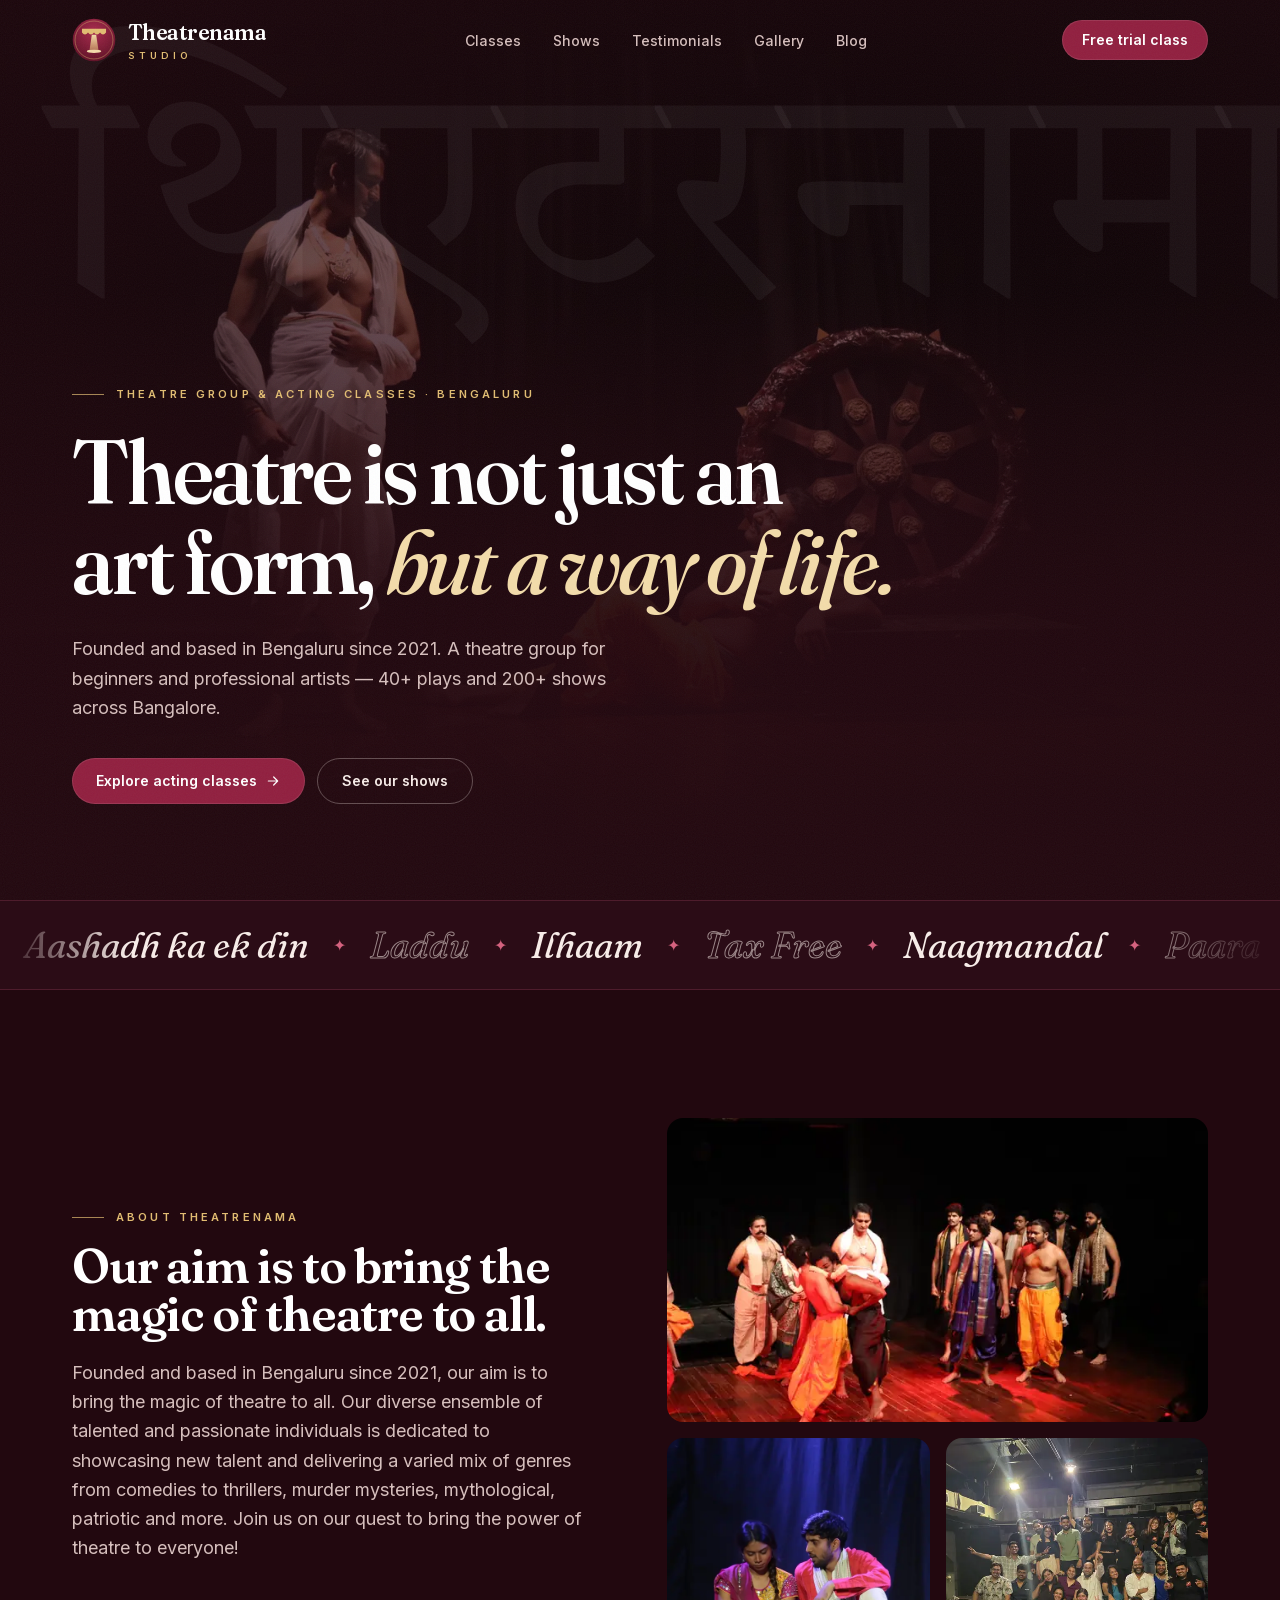
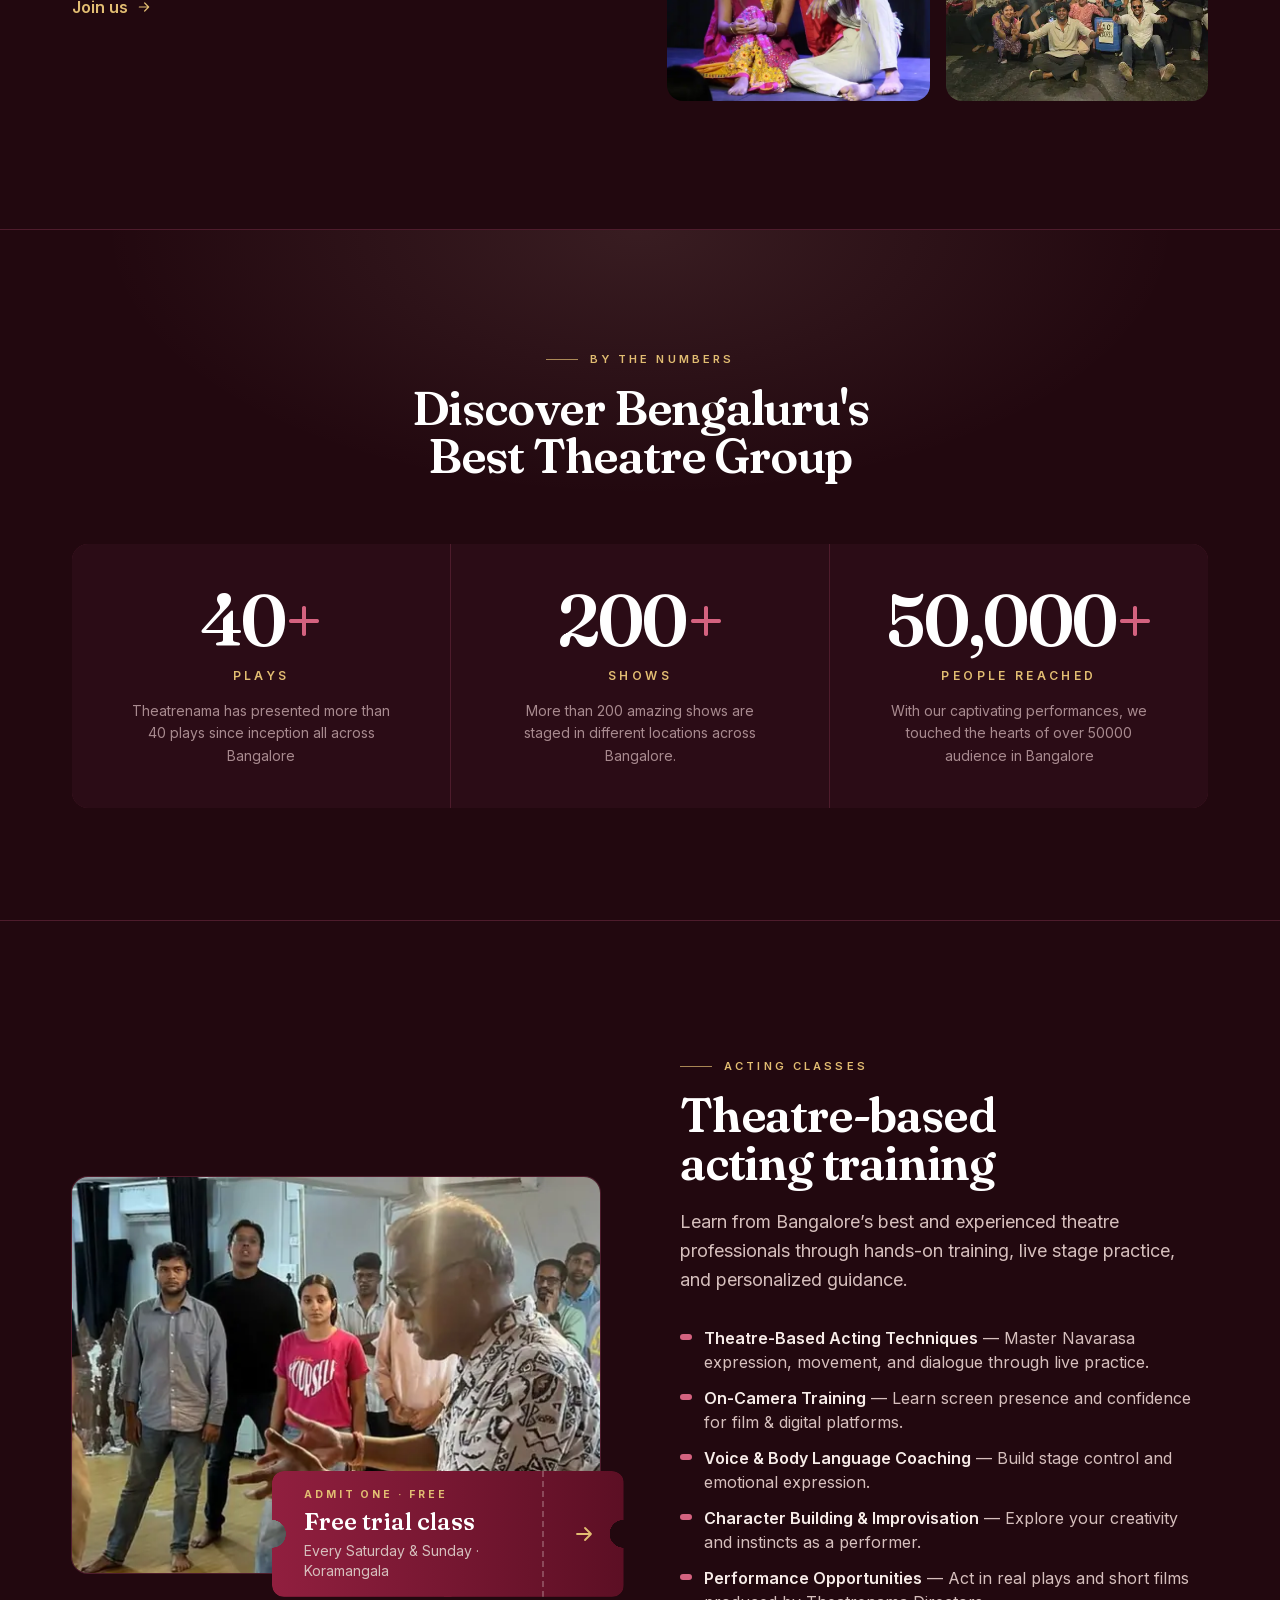
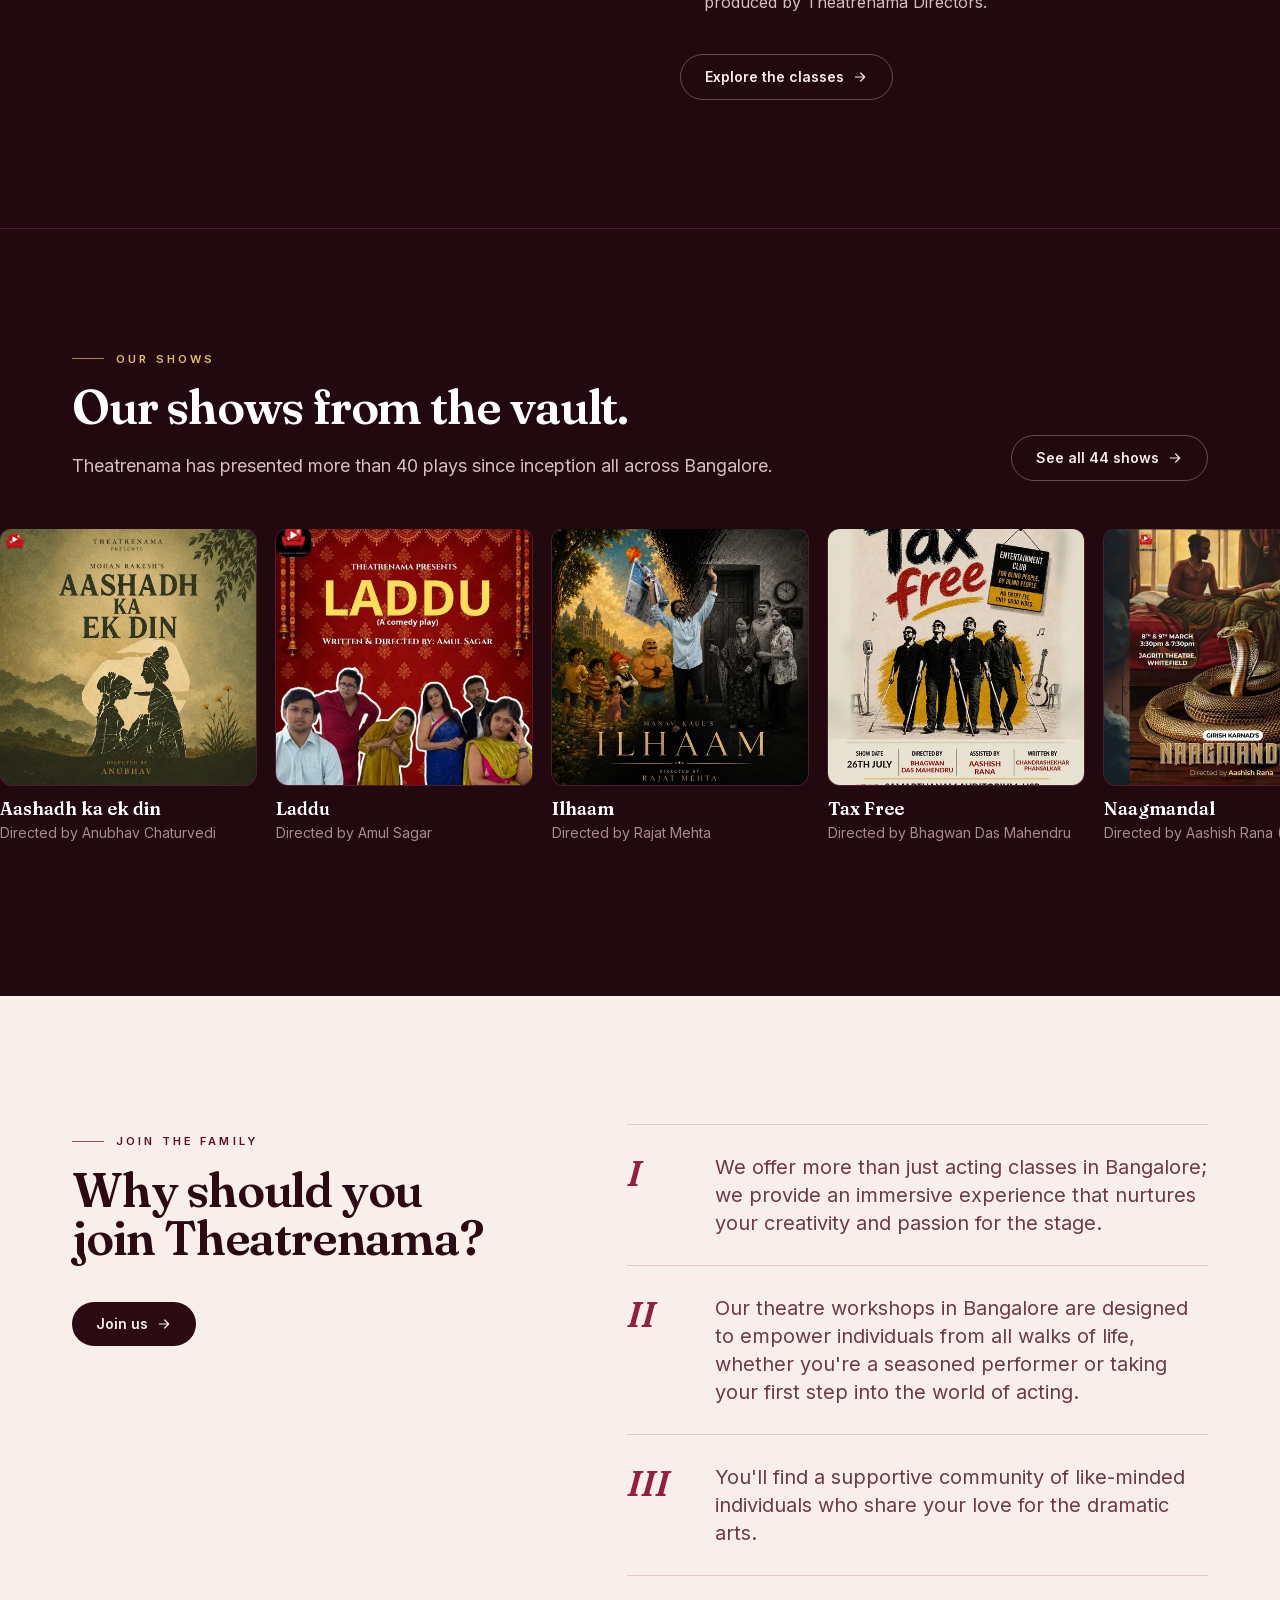
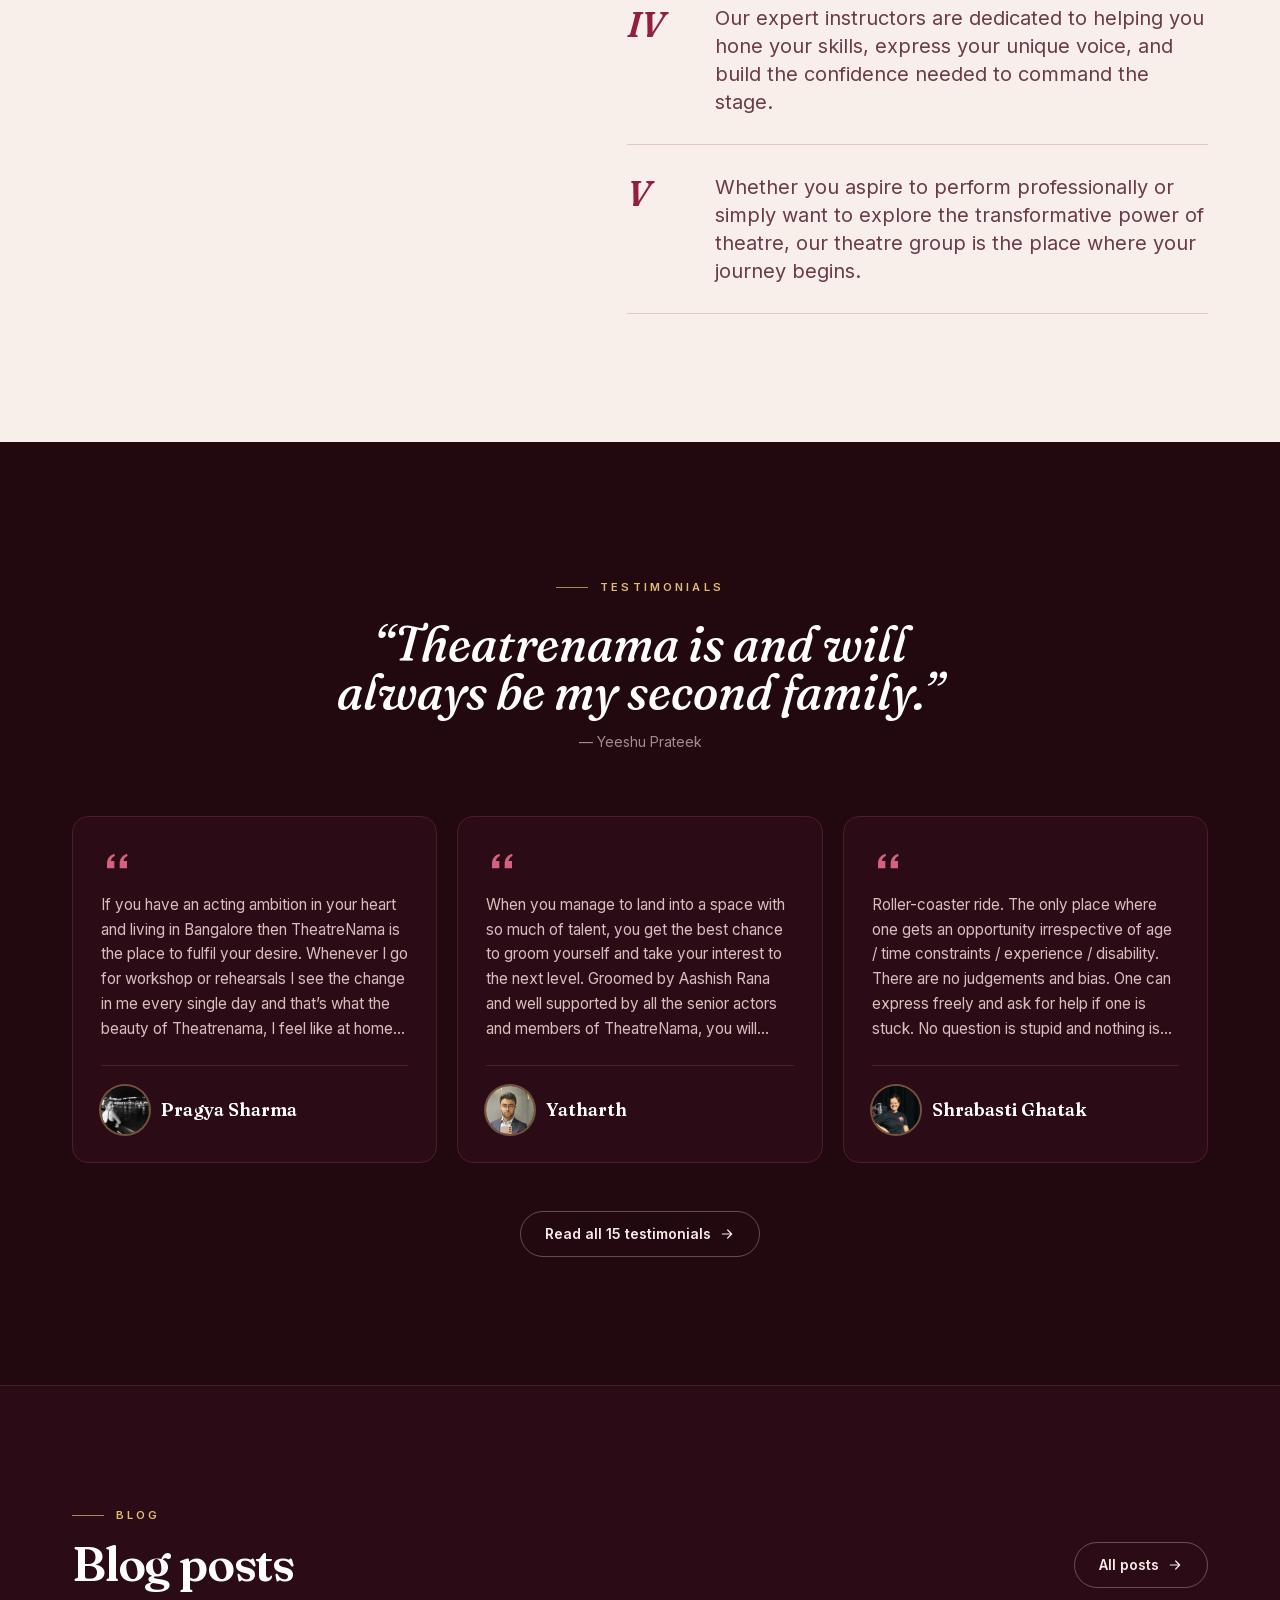
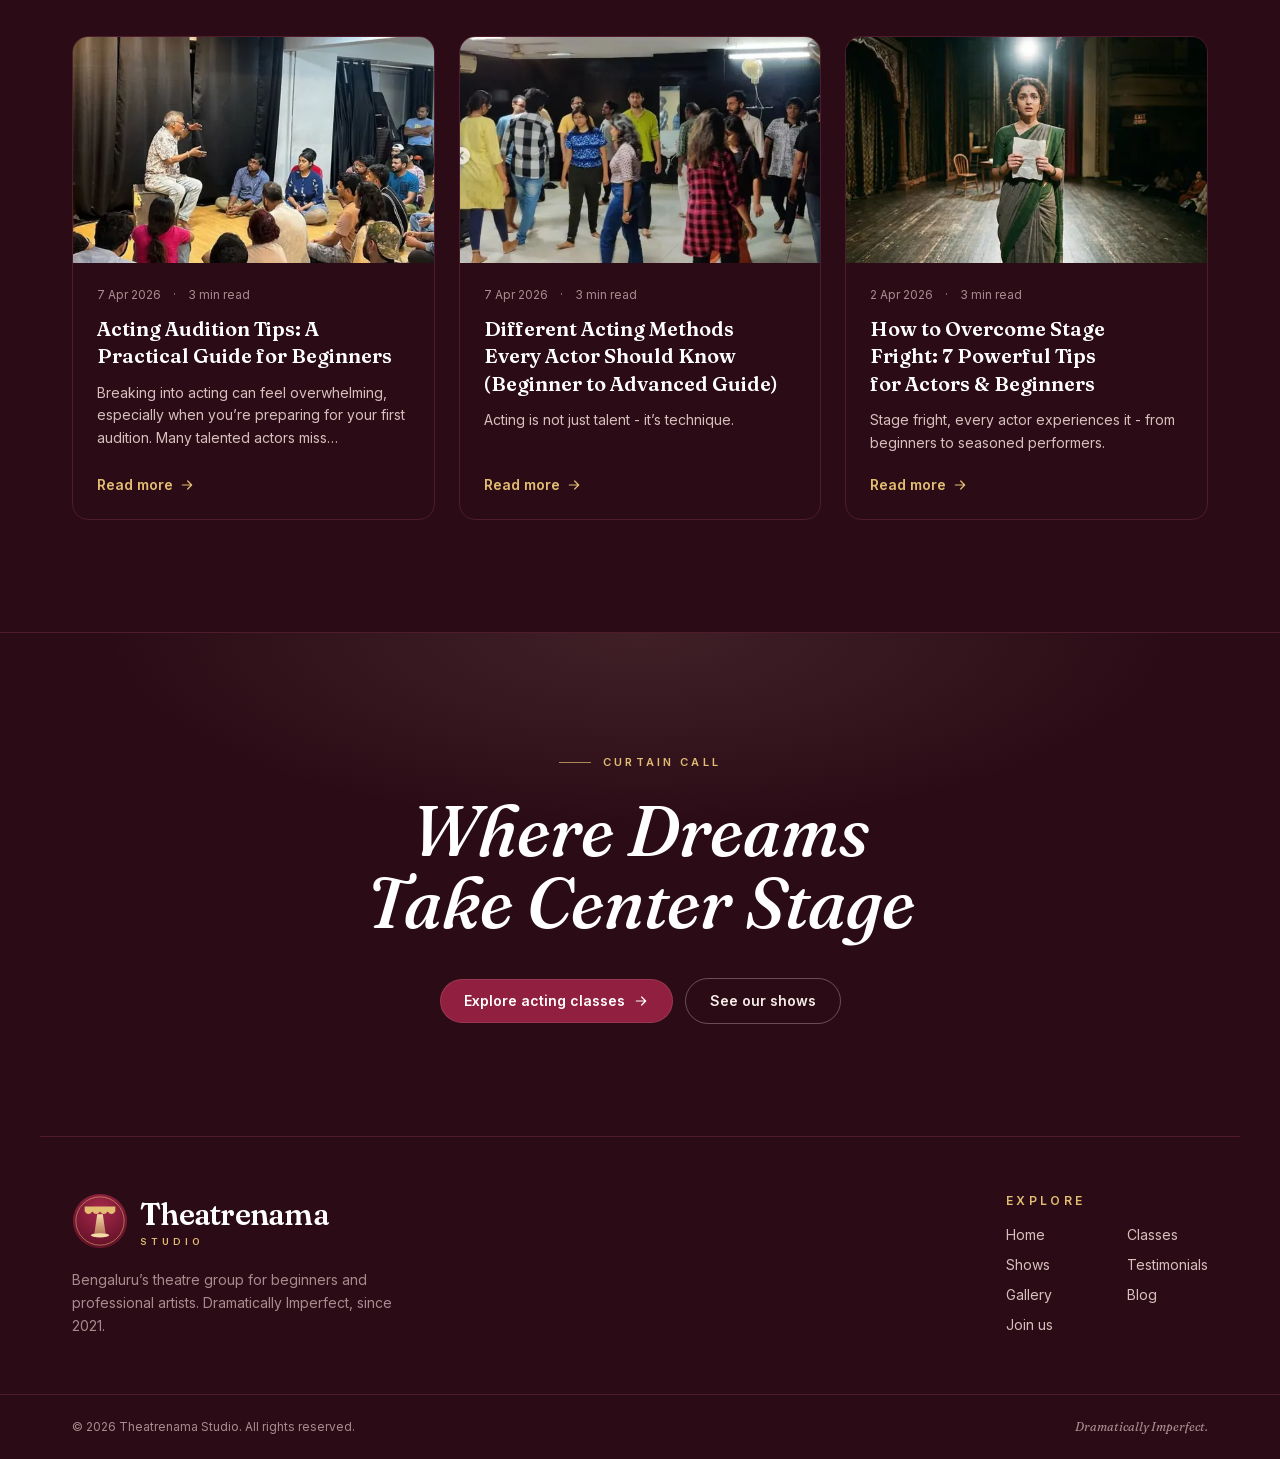
==== commit 33131eb9: "Deploy 2026-10-14 13:41 UTC Built from the microSaas monorepo (apps/theatrenamastudio).  Co-Authored" ====
--- a/index.html
+++ b/index.html
@@ -1 +1 @@
-<!DOCTYPE html><html lang="en-IN" class="__variable_3ef085 __variable_d8ebd1 __variable_57bfc7"><head><meta charSet="utf-8"/><meta name="viewport" content="width=device-width, initial-scale=1"/><link rel="preload" as="image" href="/icons/mark-4b1d063b.svg"/><link rel="preload" as="image" imageSrcSet="/media/gallery/g02-640.webp 640w, /media/gallery/g02-1600.webp 1600w, /media/gallery/g02-2400.webp 2400w" imageSizes="100vw"/><link rel="stylesheet" href="/_next/static/css/e958e77928044bc6.css" data-precedence="next"/><link rel="preload" as="script" fetchPriority="low" href="/_next/static/chunks/webpack-bf4ab1a71f17e4b8.js"/><script src="/_next/static/chunks/5b8f0dd8-e7ec6d33186a94db.js" async=""></script><script src="/_next/static/chunks/749-aa29c64bf0659a27.js" async=""></script><script src="/_next/static/chunks/main-app-c1b3ed4e00259830.js" async=""></script><script src="/_next/static/chunks/411-e05764ad5c6e83b8.js" async=""></script><script src="/_next/static/chunks/app/page-9fa81476d868cb4b.js" async=""></script><script src="/_next/static/chunks/app/layout-028dc6a3a0d33d65.js" async=""></script><meta name="theme-color" content="#22080f"/><meta name="color-scheme" content="dark"/><title>Theatrenama Studios — Theatre Group &amp; Acting Classes in Bangalore</title><meta name="description" content="Theatrenama is a theatre group in Bangalore for beginners and professional artists. Theatre and acting classes in Koramangala with experienced theatre instructors — free trial class every Saturday &amp; Sunday."/><meta name="application-name" content="Theatrenama Studios"/><meta name="keywords" content="theatre group in Bangalore,acting classes in Bangalore,acting classes Koramangala,theatre workshop Bangalore,Hindi theatre Bangalore,weekend acting classes Bangalore,free trial acting class,Theatrenama"/><link rel="canonical" href="https://theatrenamastudio.com/"/><meta name="format-detection" content="telephone=no"/><meta property="og:title" content="Theatrenama Studios — Theatre group &amp; acting classes in Bengaluru"/><meta property="og:description" content="Theatrenama is a theatre group in Bangalore for beginners and professional artists. Theatre and acting classes in Koramangala with experienced theatre instructors — free trial class every Saturday &amp; Sunday."/><meta property="og:site_name" content="Theatrenama Studios"/><meta property="og:locale" content="en_IN"/><meta property="og:image" content="https://theatrenamastudio.com/icons/og-b6ef0c67.png"/><meta property="og:image:width" content="1200"/><meta property="og:image:height" content="630"/><meta property="og:image:alt" content="Theatrenama Studios — Dramatically Imperfect"/><meta property="og:type" content="website"/><meta name="twitter:card" content="summary_large_image"/><meta name="twitter:title" content="Theatrenama Studios — Theatre group &amp; acting classes in Bengaluru"/><meta name="twitter:description" content="Theatrenama is a theatre group in Bangalore for beginners and professional artists. Theatre and acting classes in Koramangala with experienced theatre instructors — free trial class every Saturday &amp; Sunday."/><meta name="twitter:image" content="https://theatrenamastudio.com/icons/og-b6ef0c67.png"/><meta name="twitter:image:width" content="1200"/><meta name="twitter:image:height" content="630"/><meta name="twitter:image:alt" content="Theatrenama Studios — Dramatically Imperfect"/><link rel="icon" href="/icons/mark-4b1d063b.svg" type="image/svg+xml"/><link rel="icon" href="/icons/favicon-e4a81125.ico" sizes="16x16 32x32 48x48"/><link rel="icon" href="/icons/favicon-32-2e01f9f1.png" sizes="32x32" type="image/png"/><link rel="icon" href="/icons/favicon-192-a8332206.png" sizes="192x192" type="image/png"/><link rel="apple-touch-icon" href="/icons/apple-touch-icon-4c5cb2af.png" sizes="180x180"/><script src="/_next/static/chunks/polyfills-42372ed130431b0a.js" noModule=""></script></head><body class="grain min-h-screen"><a href="#main" class="sr-only z-[80] rounded-full bg-burgundy px-5 py-3 text-sm font-semibold text-white focus:not-sr-only focus:fixed focus:left-4 focus:top-4">Skip to content</a><header class="fixed inset-x-0 top-0 z-40 border-b transition-[background-color,border-color,backdrop-filter] duration-300 border-transparent"><div class="shell flex h-16 items-center justify-between gap-4 lg:h-20"><a class="-ml-1 rounded-lg p-1" aria-label="Theatrenama Studios — home" href="/"><span class="flex items-center gap-3"><img src="/icons/mark-4b1d063b.svg" alt="" width="64" height="64" class="h-10 w-10 lg:h-11 lg:w-11"/><span class="flex flex-col leading-none"><span class="font-display font-semibold tracking-tight text-white text-xl lg:text-[1.35rem]">Theatrenama</span><span class="mt-1 text-[0.6rem] font-semibold uppercase tracking-[0.42em] text-brass">Studios</span></span></span></a><nav aria-label="Main" class="hidden lg:block"><ul class="flex items-center gap-1"><li><a class="relative rounded-full px-3.5 py-2 text-sm font-medium transition-colors text-cream-dim hover:text-white" href="/acting-classes-bengaluru/">Classes</a></li><li><a class="relative rounded-full px-3.5 py-2 text-sm font-medium transition-colors text-cream-dim hover:text-white" href="/our-shows/">Shows</a></li><li><a class="relative rounded-full px-3.5 py-2 text-sm font-medium transition-colors text-cream-dim hover:text-white" href="/testimonials/">Testimonials</a></li><li><a class="relative rounded-full px-3.5 py-2 text-sm font-medium transition-colors text-cream-dim hover:text-white" href="/gallery/">Gallery</a></li><li><a class="relative rounded-full px-3.5 py-2 text-sm font-medium transition-colors text-cream-dim hover:text-white" href="/blog/">Blog</a></li></ul></nav><div class="flex items-center gap-2"><a class="btn-primary hidden !px-5 !py-2.5 sm:inline-flex" href="/acting-classes-bengaluru/#trial">Free trial class</a><button type="button" aria-expanded="false" aria-controls="curtain-menu" aria-label="Open menu" class="grid h-11 w-11 place-items-center rounded-full border border-cream/20 text-cream transition hover:border-cream/60 lg:hidden"><svg viewBox="0 0 24 24" class="h-5 w-5" fill="none" stroke="currentColor" stroke-width="1.8" stroke-linecap="round" stroke-linejoin="round" aria-hidden="true"><path d="M4 7h16 M4 12h16 M4 17h10"></path></svg></button></div></div></header><div id="curtain-menu" class="fixed inset-0 z-30 lg:hidden invisible delay-500" aria-hidden="true"><div class="absolute inset-y-0 w-1/2 bg-[repeating-linear-gradient(90deg,#4a0b1d_0_14px,#6e1430_14px_30px,#4a0b1d_30px_44px)] transition-transform duration-500 ease-[cubic-bezier(.7,0,.2,1)] left-0 shadow-[inset_-30px_0_60px_rgba(20,3,8,0.6)] -translate-x-full"></div><div class="absolute inset-y-0 w-1/2 bg-[repeating-linear-gradient(90deg,#4a0b1d_0_14px,#6e1430_14px_30px,#4a0b1d_30px_44px)] transition-transform duration-500 ease-[cubic-bezier(.7,0,.2,1)] right-0 shadow-[inset_30px_0_60px_rgba(20,3,8,0.6)] translate-x-full"></div><div class="absolute inset-0 bg-gradient-to-b from-wine/70 via-wine/25 to-wine/80"></div><nav aria-label="Mobile" class="relative flex h-full flex-col items-center justify-center gap-1 px-6 pt-16 text-center transition-opacity duration-300 opacity-0"><a tabindex="-1" aria-current="page" class="font-display text-3xl leading-snug transition hover:text-brass-light text-brass-light" href="/">Home</a><a tabindex="-1" class="font-display text-3xl leading-snug transition hover:text-brass-light text-white/90" href="/acting-classes-bengaluru/">Classes</a><a tabindex="-1" class="font-display text-3xl leading-snug transition hover:text-brass-light text-white/90" href="/our-shows/">Shows</a><a tabindex="-1" class="font-display text-3xl leading-snug transition hover:text-brass-light text-white/90" href="/testimonials/">Testimonials</a><a tabindex="-1" class="font-display text-3xl leading-snug transition hover:text-brass-light text-white/90" href="/gallery/">Gallery</a><a tabindex="-1" class="font-display text-3xl leading-snug transition hover:text-brass-light text-white/90" href="/blog/">Blog</a><a tabindex="-1" class="font-display text-3xl leading-snug transition hover:text-brass-light text-white/90" href="/join-us/">Join us</a><a tabindex="-1" class="mt-8 inline-flex items-center gap-2 rounded-full bg-cream px-6 py-3 text-sm font-semibold text-burgundy-deep" href="/acting-classes-bengaluru/#trial">Free trial class<svg viewBox="0 0 24 24" class="h-4 w-4" fill="none" stroke="currentColor" stroke-width="1.8" stroke-linecap="round" stroke-linejoin="round" aria-hidden="true"><path d="M5 12h14 M13 6l6 6-6 6"></path></svg></a></nav></div><main id="main"><section class="relative isolate flex min-h-[100svh] items-end overflow-hidden"><img src="/media/gallery/g02-640.webp" srcSet="/media/gallery/g02-640.webp 640w, /media/gallery/g02-1600.webp 1600w, /media/gallery/g02-2400.webp 2400w" sizes="100vw" width="6000" height="4000" alt="Maharathi scene" class="absolute inset-0 -z-20 h-full w-full object-cover object-[64%_50%] lg:object-center" loading="eager" decoding="sync" fetchpriority="high"/><div class="absolute inset-0 -z-10 bg-burgundy-deep/35 mix-blend-multiply"></div><div class="absolute inset-0 -z-10 bg-[linear-gradient(to_top,#22080f_6%,rgba(34,8,15,0.86)_34%,rgba(34,8,15,0.35)_68%,rgba(34,8,15,0.55))]"></div><div class="absolute inset-0 -z-10 bg-[radial-gradient(70%_60%_at_70%_20%,transparent,rgba(34,8,15,0.55))]"></div><p aria-hidden="true" class="pointer-events-none absolute -right-6 top-20 -z-10 select-none font-deva text-[30vw] leading-none text-white/[0.045] sm:top-16 lg:text-[19rem]">थिएटरनामा</p><div class="shell pb-14 pt-36 sm:pb-20 lg:pb-24"><h1 class="kicker">Theatre group &amp; acting classes · Bengaluru</h1><p class="mt-6 max-w-5xl font-display text-[2.9rem] font-semibold leading-[0.98] tracking-tight text-white text-balance sm:text-7xl lg:text-[5.6rem]">Theatre is not just an art form, <em class="font-medium text-brass-light">but a way of life.</em></p><p class="mt-7 max-w-xl text-lg leading-relaxed text-cream-dim text-pretty">Founded and based in Bengaluru since 2021. A theatre group for beginners and professional artists — 40+ plays and 200+ shows across Bangalore.</p><div class="mt-9 flex flex-wrap gap-3"><a class="btn-primary" href="/acting-classes-bengaluru/">Explore acting classes<svg viewBox="0 0 24 24" class="h-4 w-4" fill="none" stroke="currentColor" stroke-width="1.8" stroke-linecap="round" stroke-linejoin="round" aria-hidden="true"><path d="M5 12h14 M13 6l6 6-6 6"></path></svg></a><a class="btn-ghost" href="/our-shows/">See our shows</a></div></div></section><div class="relative overflow-hidden border-y border-wine-line bg-wine-2 py-6" aria-hidden="true"><div class="flex w-max animate-marquee"><ul class="flex shrink-0 items-center"><li class="flex items-center"><span class="whitespace-nowrap px-6 font-display text-3xl italic sm:text-4xl text-cream">Aashadh ka ek din</span><span class="text-burgundy-light" aria-hidden="true">✦</span></li><li class="flex items-center"><span class="whitespace-nowrap px-6 font-display text-3xl italic sm:text-4xl text-transparent [-webkit-text-stroke:1px_rgba(247,236,232,0.55)]">Laddu</span><span class="text-burgundy-light" aria-hidden="true">✦</span></li><li class="flex items-center"><span class="whitespace-nowrap px-6 font-display text-3xl italic sm:text-4xl text-cream">Ilhaam</span><span class="text-burgundy-light" aria-hidden="true">✦</span></li><li class="flex items-center"><span class="whitespace-nowrap px-6 font-display text-3xl italic sm:text-4xl text-transparent [-webkit-text-stroke:1px_rgba(247,236,232,0.55)]">Tax Free</span><span class="text-burgundy-light" aria-hidden="true">✦</span></li><li class="flex items-center"><span class="whitespace-nowrap px-6 font-display text-3xl italic sm:text-4xl text-cream">Naagmandal</span><span class="text-burgundy-light" aria-hidden="true">✦</span></li><li class="flex items-center"><span class="whitespace-nowrap px-6 font-display text-3xl italic sm:text-4xl text-transparent [-webkit-text-stroke:1px_rgba(247,236,232,0.55)]">Paara</span><span class="text-burgundy-light" aria-hidden="true">✦</span></li><li class="flex items-center"><span class="whitespace-nowrap px-6 font-display text-3xl italic sm:text-4xl text-cream">Sherlock Holmes &amp; the case of the vanishing author</span><span class="text-burgundy-light" aria-hidden="true">✦</span></li><li class="flex items-center"><span class="whitespace-nowrap px-6 font-display text-3xl italic sm:text-4xl text-transparent [-webkit-text-stroke:1px_rgba(247,236,232,0.55)]">Digdarshak</span><span class="text-burgundy-light" aria-hidden="true">✦</span></li><li class="flex items-center"><span class="whitespace-nowrap px-6 font-display text-3xl italic sm:text-4xl text-cream">Akelapan</span><span class="text-burgundy-light" aria-hidden="true">✦</span></li><li class="flex items-center"><span class="whitespace-nowrap px-6 font-display text-3xl italic sm:text-4xl text-transparent [-webkit-text-stroke:1px_rgba(247,236,232,0.55)]">Pagla Ghoda</span><span class="text-burgundy-light" aria-hidden="true">✦</span></li><li class="flex items-center"><span class="whitespace-nowrap px-6 font-display text-3xl italic sm:text-4xl text-cream">Janch Padtaal</span><span class="text-burgundy-light" aria-hidden="true">✦</span></li><li class="flex items-center"><span class="whitespace-nowrap px-6 font-display text-3xl italic sm:text-4xl text-transparent [-webkit-text-stroke:1px_rgba(247,236,232,0.55)]">Refund</span><span class="text-burgundy-light" aria-hidden="true">✦</span></li><li class="flex items-center"><span class="whitespace-nowrap px-6 font-display text-3xl italic sm:text-4xl text-cream">Paying Guest</span><span class="text-burgundy-light" aria-hidden="true">✦</span></li><li class="flex items-center"><span class="whitespace-nowrap px-6 font-display text-3xl italic sm:text-4xl text-transparent [-webkit-text-stroke:1px_rgba(247,236,232,0.55)]">Suno toh sahi</span><span class="text-burgundy-light" aria-hidden="true">✦</span></li><li class="flex items-center"><span class="whitespace-nowrap px-6 font-display text-3xl italic sm:text-4xl text-cream">Saiyyan Bhaye Kotwal</span><span class="text-burgundy-light" aria-hidden="true">✦</span></li><li class="flex items-center"><span class="whitespace-nowrap px-6 font-display text-3xl italic sm:text-4xl text-transparent [-webkit-text-stroke:1px_rgba(247,236,232,0.55)]">Govind</span><span class="text-burgundy-light" aria-hidden="true">✦</span></li><li class="flex items-center"><span class="whitespace-nowrap px-6 font-display text-3xl italic sm:text-4xl text-cream">31st February</span><span class="text-burgundy-light" aria-hidden="true">✦</span></li><li class="flex items-center"><span class="whitespace-nowrap px-6 font-display text-3xl italic sm:text-4xl text-transparent [-webkit-text-stroke:1px_rgba(247,236,232,0.55)]">Taj Mahal ka tender</span><span class="text-burgundy-light" aria-hidden="true">✦</span></li><li class="flex items-center"><span class="whitespace-nowrap px-6 font-display text-3xl italic sm:text-4xl text-cream">Proposal</span><span class="text-burgundy-light" aria-hidden="true">✦</span></li><li class="flex items-center"><span class="whitespace-nowrap px-6 font-display text-3xl italic sm:text-4xl text-transparent [-webkit-text-stroke:1px_rgba(247,236,232,0.55)]">Bali aur shambhu</span><span class="text-burgundy-light" aria-hidden="true">✦</span></li><li class="flex items-center"><span class="whitespace-nowrap px-6 font-display text-3xl italic sm:text-4xl text-cream">Can’t pay? Won’t pay!</span><span class="text-burgundy-light" aria-hidden="true">✦</span></li><li class="flex items-center"><span class="whitespace-nowrap px-6 font-display text-3xl italic sm:text-4xl text-transparent [-webkit-text-stroke:1px_rgba(247,236,232,0.55)]">Gaj foot inch</span><span class="text-burgundy-light" aria-hidden="true">✦</span></li><li class="flex items-center"><span class="whitespace-nowrap px-6 font-display text-3xl italic sm:text-4xl text-cream">Aparadhi naanalla..!!</span><span class="text-burgundy-light" aria-hidden="true">✦</span></li><li class="flex items-center"><span class="whitespace-nowrap px-6 font-display text-3xl italic sm:text-4xl text-transparent [-webkit-text-stroke:1px_rgba(247,236,232,0.55)]">Moteram ka satyagrah</span><span class="text-burgundy-light" aria-hidden="true">✦</span></li><li class="flex items-center"><span class="whitespace-nowrap px-6 font-display text-3xl italic sm:text-4xl text-cream">Ambedkar aur Gandhi</span><span class="text-burgundy-light" aria-hidden="true">✦</span></li><li class="flex items-center"><span class="whitespace-nowrap px-6 font-display text-3xl italic sm:text-4xl text-transparent [-webkit-text-stroke:1px_rgba(247,236,232,0.55)]">Chhapra ke deewaaney</span><span class="text-burgundy-light" aria-hidden="true">✦</span></li><li class="flex items-center"><span class="whitespace-nowrap px-6 font-display text-3xl italic sm:text-4xl text-cream">Maharathi</span><span class="text-burgundy-light" aria-hidden="true">✦</span></li><li class="flex items-center"><span class="whitespace-nowrap px-6 font-display text-3xl italic sm:text-4xl text-transparent [-webkit-text-stroke:1px_rgba(247,236,232,0.55)]">The Interview</span><span class="text-burgundy-light" aria-hidden="true">✦</span></li><li class="flex items-center"><span class="whitespace-nowrap px-6 font-display text-3xl italic sm:text-4xl text-cream">Gagan Damama Bajyo</span><span class="text-burgundy-light" aria-hidden="true">✦</span></li><li class="flex items-center"><span class="whitespace-nowrap px-6 font-display text-3xl italic sm:text-4xl text-transparent [-webkit-text-stroke:1px_rgba(247,236,232,0.55)]">Aisa Kehte Hain</span><span class="text-burgundy-light" aria-hidden="true">✦</span></li><li class="flex items-center"><span class="whitespace-nowrap px-6 font-display text-3xl italic sm:text-4xl text-cream">Court Martial</span><span class="text-burgundy-light" aria-hidden="true">✦</span></li><li class="flex items-center"><span class="whitespace-nowrap px-6 font-display text-3xl italic sm:text-4xl text-transparent [-webkit-text-stroke:1px_rgba(247,236,232,0.55)]">12 Angry Women</span><span class="text-burgundy-light" aria-hidden="true">✦</span></li><li class="flex items-center"><span class="whitespace-nowrap px-6 font-display text-3xl italic sm:text-4xl text-cream">Deluxe Hair Cutting Saloon</span><span class="text-burgundy-light" aria-hidden="true">✦</span></li><li class="flex items-center"><span class="whitespace-nowrap px-6 font-display text-3xl italic sm:text-4xl text-transparent [-webkit-text-stroke:1px_rgba(247,236,232,0.55)]">Family</span><span class="text-burgundy-light" aria-hidden="true">✦</span></li><li class="flex items-center"><span class="whitespace-nowrap px-6 font-display text-3xl italic sm:text-4xl text-cream">Tamasha-e-media</span><span class="text-burgundy-light" aria-hidden="true">✦</span></li><li class="flex items-center"><span class="whitespace-nowrap px-6 font-display text-3xl italic sm:text-4xl text-transparent [-webkit-text-stroke:1px_rgba(247,236,232,0.55)]">Mera Wajood</span><span class="text-burgundy-light" aria-hidden="true">✦</span></li><li class="flex items-center"><span class="whitespace-nowrap px-6 font-display text-3xl italic sm:text-4xl text-cream">Pocketmaar Drama Company</span><span class="text-burgundy-light" aria-hidden="true">✦</span></li><li class="flex items-center"><span class="whitespace-nowrap px-6 font-display text-3xl italic sm:text-4xl text-transparent [-webkit-text-stroke:1px_rgba(247,236,232,0.55)]">Tamashey ka baazigar</span><span class="text-burgundy-light" aria-hidden="true">✦</span></li><li class="flex items-center"><span class="whitespace-nowrap px-6 font-display text-3xl italic sm:text-4xl text-cream">Birjees qadar ka kunba</span><span class="text-burgundy-light" aria-hidden="true">✦</span></li><li class="flex items-center"><span class="whitespace-nowrap px-6 font-display text-3xl italic sm:text-4xl text-transparent [-webkit-text-stroke:1px_rgba(247,236,232,0.55)]">Jab shahar humara sota hai</span><span class="text-burgundy-light" aria-hidden="true">✦</span></li><li class="flex items-center"><span class="whitespace-nowrap px-6 font-display text-3xl italic sm:text-4xl text-cream">Hi! Handsome</span><span class="text-burgundy-light" aria-hidden="true">✦</span></li><li class="flex items-center"><span class="whitespace-nowrap px-6 font-display text-3xl italic sm:text-4xl text-transparent [-webkit-text-stroke:1px_rgba(247,236,232,0.55)]">Chuhal</span><span class="text-burgundy-light" aria-hidden="true">✦</span></li><li class="flex items-center"><span class="whitespace-nowrap px-6 font-display text-3xl italic sm:text-4xl text-cream">Woh ab bhi pukarta hai</span><span class="text-burgundy-light" aria-hidden="true">✦</span></li><li class="flex items-center"><span class="whitespace-nowrap px-6 font-display text-3xl italic sm:text-4xl text-transparent [-webkit-text-stroke:1px_rgba(247,236,232,0.55)]">Canvas ki maut</span><span class="text-burgundy-light" aria-hidden="true">✦</span></li></ul><ul class="flex shrink-0 items-center"><li class="flex items-center"><span class="whitespace-nowrap px-6 font-display text-3xl italic sm:text-4xl text-cream">Aashadh ka ek din</span><span class="text-burgundy-light" aria-hidden="true">✦</span></li><li class="flex items-center"><span class="whitespace-nowrap px-6 font-display text-3xl italic sm:text-4xl text-transparent [-webkit-text-stroke:1px_rgba(247,236,232,0.55)]">Laddu</span><span class="text-burgundy-light" aria-hidden="true">✦</span></li><li class="flex items-center"><span class="whitespace-nowrap px-6 font-display text-3xl italic sm:text-4xl text-cream">Ilhaam</span><span class="text-burgundy-light" aria-hidden="true">✦</span></li><li class="flex items-center"><span class="whitespace-nowrap px-6 font-display text-3xl italic sm:text-4xl text-transparent [-webkit-text-stroke:1px_rgba(247,236,232,0.55)]">Tax Free</span><span class="text-burgundy-light" aria-hidden="true">✦</span></li><li class="flex items-center"><span class="whitespace-nowrap px-6 font-display text-3xl italic sm:text-4xl text-cream">Naagmandal</span><span class="text-burgundy-light" aria-hidden="true">✦</span></li><li class="flex items-center"><span class="whitespace-nowrap px-6 font-display text-3xl italic sm:text-4xl text-transparent [-webkit-text-stroke:1px_rgba(247,236,232,0.55)]">Paara</span><span class="text-burgundy-light" aria-hidden="true">✦</span></li><li class="flex items-center"><span class="whitespace-nowrap px-6 font-display text-3xl italic sm:text-4xl text-cream">Sherlock Holmes &amp; the case of the vanishing author</span><span class="text-burgundy-light" aria-hidden="true">✦</span></li><li class="flex items-center"><span class="whitespace-nowrap px-6 font-display text-3xl italic sm:text-4xl text-transparent [-webkit-text-stroke:1px_rgba(247,236,232,0.55)]">Digdarshak</span><span class="text-burgundy-light" aria-hidden="true">✦</span></li><li class="flex items-center"><span class="whitespace-nowrap px-6 font-display text-3xl italic sm:text-4xl text-cream">Akelapan</span><span class="text-burgundy-light" aria-hidden="true">✦</span></li><li class="flex items-center"><span class="whitespace-nowrap px-6 font-display text-3xl italic sm:text-4xl text-transparent [-webkit-text-stroke:1px_rgba(247,236,232,0.55)]">Pagla Ghoda</span><span class="text-burgundy-light" aria-hidden="true">✦</span></li><li class="flex items-center"><span class="whitespace-nowrap px-6 font-display text-3xl italic sm:text-4xl text-cream">Janch Padtaal</span><span class="text-burgundy-light" aria-hidden="true">✦</span></li><li class="flex items-center"><span class="whitespace-nowrap px-6 font-display text-3xl italic sm:text-4xl text-transparent [-webkit-text-stroke:1px_rgba(247,236,232,0.55)]">Refund</span><span class="text-burgundy-light" aria-hidden="true">✦</span></li><li class="flex items-center"><span class="whitespace-nowrap px-6 font-display text-3xl italic sm:text-4xl text-cream">Paying Guest</span><span class="text-burgundy-light" aria-hidden="true">✦</span></li><li class="flex items-center"><span class="whitespace-nowrap px-6 font-display text-3xl italic sm:text-4xl text-transparent [-webkit-text-stroke:1px_rgba(247,236,232,0.55)]">Suno toh sahi</span><span class="text-burgundy-light" aria-hidden="true">✦</span></li><li class="flex items-center"><span class="whitespace-nowrap px-6 font-display text-3xl italic sm:text-4xl text-cream">Saiyyan Bhaye Kotwal</span><span class="text-burgundy-light" aria-hidden="true">✦</span></li><li class="flex items-center"><span class="whitespace-nowrap px-6 font-display text-3xl italic sm:text-4xl text-transparent [-webkit-text-stroke:1px_rgba(247,236,232,0.55)]">Govind</span><span class="text-burgundy-light" aria-hidden="true">✦</span></li><li class="flex items-center"><span class="whitespace-nowrap px-6 font-display text-3xl italic sm:text-4xl text-cream">31st February</span><span class="text-burgundy-light" aria-hidden="true">✦</span></li><li class="flex items-center"><span class="whitespace-nowrap px-6 font-display text-3xl italic sm:text-4xl text-transparent [-webkit-text-stroke:1px_rgba(247,236,232,0.55)]">Taj Mahal ka tender</span><span class="text-burgundy-light" aria-hidden="true">✦</span></li><li class="flex items-center"><span class="whitespace-nowrap px-6 font-display text-3xl italic sm:text-4xl text-cream">Proposal</span><span class="text-burgundy-light" aria-hidden="true">✦</span></li><li class="flex items-center"><span class="whitespace-nowrap px-6 font-display text-3xl italic sm:text-4xl text-transparent [-webkit-text-stroke:1px_rgba(247,236,232,0.55)]">Bali aur shambhu</span><span class="text-burgundy-light" aria-hidden="true">✦</span></li><li class="flex items-center"><span class="whitespace-nowrap px-6 font-display text-3xl italic sm:text-4xl text-cream">Can’t pay? Won’t pay!</span><span class="text-burgundy-light" aria-hidden="true">✦</span></li><li class="flex items-center"><span class="whitespace-nowrap px-6 font-display text-3xl italic sm:text-4xl text-transparent [-webkit-text-stroke:1px_rgba(247,236,232,0.55)]">Gaj foot inch</span><span class="text-burgundy-light" aria-hidden="true">✦</span></li><li class="flex items-center"><span class="whitespace-nowrap px-6 font-display text-3xl italic sm:text-4xl text-cream">Aparadhi naanalla..!!</span><span class="text-burgundy-light" aria-hidden="true">✦</span></li><li class="flex items-center"><span class="whitespace-nowrap px-6 font-display text-3xl italic sm:text-4xl text-transparent [-webkit-text-stroke:1px_rgba(247,236,232,0.55)]">Moteram ka satyagrah</span><span class="text-burgundy-light" aria-hidden="true">✦</span></li><li class="flex items-center"><span class="whitespace-nowrap px-6 font-display text-3xl italic sm:text-4xl text-cream">Ambedkar aur Gandhi</span><span class="text-burgundy-light" aria-hidden="true">✦</span></li><li class="flex items-center"><span class="whitespace-nowrap px-6 font-display text-3xl italic sm:text-4xl text-transparent [-webkit-text-stroke:1px_rgba(247,236,232,0.55)]">Chhapra ke deewaaney</span><span class="text-burgundy-light" aria-hidden="true">✦</span></li><li class="flex items-center"><span class="whitespace-nowrap px-6 font-display text-3xl italic sm:text-4xl text-cream">Maharathi</span><span class="text-burgundy-light" aria-hidden="true">✦</span></li><li class="flex items-center"><span class="whitespace-nowrap px-6 font-display text-3xl italic sm:text-4xl text-transparent [-webkit-text-stroke:1px_rgba(247,236,232,0.55)]">The Interview</span><span class="text-burgundy-light" aria-hidden="true">✦</span></li><li class="flex items-center"><span class="whitespace-nowrap px-6 font-display text-3xl italic sm:text-4xl text-cream">Gagan Damama Bajyo</span><span class="text-burgundy-light" aria-hidden="true">✦</span></li><li class="flex items-center"><span class="whitespace-nowrap px-6 font-display text-3xl italic sm:text-4xl text-transparent [-webkit-text-stroke:1px_rgba(247,236,232,0.55)]">Aisa Kehte Hain</span><span class="text-burgundy-light" aria-hidden="true">✦</span></li><li class="flex items-center"><span class="whitespace-nowrap px-6 font-display text-3xl italic sm:text-4xl text-cream">Court Martial</span><span class="text-burgundy-light" aria-hidden="true">✦</span></li><li class="flex items-center"><span class="whitespace-nowrap px-6 font-display text-3xl italic sm:text-4xl text-transparent [-webkit-text-stroke:1px_rgba(247,236,232,0.55)]">12 Angry Women</span><span class="text-burgundy-light" aria-hidden="true">✦</span></li><li class="flex items-center"><span class="whitespace-nowrap px-6 font-display text-3xl italic sm:text-4xl text-cream">Deluxe Hair Cutting Saloon</span><span class="text-burgundy-light" aria-hidden="true">✦</span></li><li class="flex items-center"><span class="whitespace-nowrap px-6 font-display text-3xl italic sm:text-4xl text-transparent [-webkit-text-stroke:1px_rgba(247,236,232,0.55)]">Family</span><span class="text-burgundy-light" aria-hidden="true">✦</span></li><li class="flex items-center"><span class="whitespace-nowrap px-6 font-display text-3xl italic sm:text-4xl text-cream">Tamasha-e-media</span><span class="text-burgundy-light" aria-hidden="true">✦</span></li><li class="flex items-center"><span class="whitespace-nowrap px-6 font-display text-3xl italic sm:text-4xl text-transparent [-webkit-text-stroke:1px_rgba(247,236,232,0.55)]">Mera Wajood</span><span class="text-burgundy-light" aria-hidden="true">✦</span></li><li class="flex items-center"><span class="whitespace-nowrap px-6 font-display text-3xl italic sm:text-4xl text-cream">Pocketmaar Drama Company</span><span class="text-burgundy-light" aria-hidden="true">✦</span></li><li class="flex items-center"><span class="whitespace-nowrap px-6 font-display text-3xl italic sm:text-4xl text-transparent [-webkit-text-stroke:1px_rgba(247,236,232,0.55)]">Tamashey ka baazigar</span><span class="text-burgundy-light" aria-hidden="true">✦</span></li><li class="flex items-center"><span class="whitespace-nowrap px-6 font-display text-3xl italic sm:text-4xl text-cream">Birjees qadar ka kunba</span><span class="text-burgundy-light" aria-hidden="true">✦</span></li><li class="flex items-center"><span class="whitespace-nowrap px-6 font-display text-3xl italic sm:text-4xl text-transparent [-webkit-text-stroke:1px_rgba(247,236,232,0.55)]">Jab shahar humara sota hai</span><span class="text-burgundy-light" aria-hidden="true">✦</span></li><li class="flex items-center"><span class="whitespace-nowrap px-6 font-display text-3xl italic sm:text-4xl text-cream">Hi! Handsome</span><span class="text-burgundy-light" aria-hidden="true">✦</span></li><li class="flex items-center"><span class="whitespace-nowrap px-6 font-display text-3xl italic sm:text-4xl text-transparent [-webkit-text-stroke:1px_rgba(247,236,232,0.55)]">Chuhal</span><span class="text-burgundy-light" aria-hidden="true">✦</span></li><li class="flex items-center"><span class="whitespace-nowrap px-6 font-display text-3xl italic sm:text-4xl text-cream">Woh ab bhi pukarta hai</span><span class="text-burgundy-light" aria-hidden="true">✦</span></li><li class="flex items-center"><span class="whitespace-nowrap px-6 font-display text-3xl italic sm:text-4xl text-transparent [-webkit-text-stroke:1px_rgba(247,236,232,0.55)]">Canvas ki maut</span><span class="text-burgundy-light" aria-hidden="true">✦</span></li></ul></div><div class="pointer-events-none absolute inset-y-0 left-0 w-16 bg-gradient-to-r from-wine-2 to-transparent sm:w-32"></div><div class="pointer-events-none absolute inset-y-0 right-0 w-16 bg-gradient-to-l from-wine-2 to-transparent sm:w-32"></div></div><section class="py-24 sm:py-32"><div class="shell grid items-center gap-14 lg:grid-cols-[1fr_1.05fr] lg:gap-20"><div class="reveal"><div class="max-w-3xl"><p class="kicker  ">About Theatrenama</p><h2 class="mt-4 font-display text-4xl font-semibold leading-[1.08] tracking-tight text-balance sm:text-5xl text-white">Our aim is to bring the magic of theatre to all.</h2><div class="mt-5 text-lg leading-relaxed text-pretty text-cream-dim"><p>Founded and based in Bengaluru since 2021, our aim is to bring the magic of theatre to all. Our diverse ensemble of talented and passionate individuals is dedicated to showcasing new talent and delivering a varied mix of genres from comedies to thrillers, murder mysteries, mythological, patriotic and more. Join us on our quest to bring the power of theatre to everyone!</p></div></div><a class="mt-8 inline-flex items-center gap-2 font-semibold text-brass hover:text-brass-light" href="/join-us/">Join us<svg viewBox="0 0 24 24" class="h-4 w-4" fill="none" stroke="currentColor" stroke-width="1.8" stroke-linecap="round" stroke-linejoin="round" aria-hidden="true"><path d="M5 12h14 M13 6l6 6-6 6"></path></svg></a></div><div class="reveal grid grid-cols-6 grid-rows-[auto_auto] gap-3 sm:gap-4"><div class="col-span-6 overflow-hidden rounded-2xl"><img src="/media/gallery/g05-640.webp" srcSet="/media/gallery/g05-640.webp 640w, /media/gallery/g05-1600.webp 1600w, /media/gallery/g05-2400.webp 2400w" sizes="(min-width: 1024px) 580px, 92vw" width="6000" height="4000" alt="Scene from a Theatrenama production" class="aspect-[16/9] h-full w-full object-cover" loading="lazy" decoding="async"/></div><div class="col-span-3 overflow-hidden rounded-2xl"><img src="/media/gallery/g13-640.webp" srcSet="/media/gallery/g13-640.webp 640w, /media/gallery/g13-1600.webp 1440w" sizes="(min-width: 1024px) 290px, 46vw" width="1440" height="1440" alt="Scene from a Theatrenama production" class="aspect-square h-full w-full object-cover" loading="lazy" decoding="async"/></div><div class="col-span-3 overflow-hidden rounded-2xl"><img src="/media/gallery/g10-640.webp" srcSet="/media/gallery/g10-640.webp 640w, /media/gallery/g10-1600.webp 1600w" sizes="(min-width: 1024px) 290px, 46vw" width="4000" height="3000" alt="The Theatrenama ensemble together in the studio" class="aspect-square h-full w-full object-cover" loading="lazy" decoding="async"/></div></div></div></section><section class="spotlight border-y border-wine-line bg-wine-2 py-24 sm:py-28"><div class="shell"><div class="mx-auto max-w-3xl text-center"><p class="kicker justify-center ">By the numbers</p><h2 class="mt-4 font-display text-4xl font-semibold leading-[1.08] tracking-tight text-balance sm:text-5xl text-white">Discover Bengaluru&#x27;s Best Theatre Group</h2></div><dl class="mt-16 grid gap-px overflow-hidden rounded-2xl bg-wine-line sm:grid-cols-3"><div class="reveal flex flex-col bg-wine-2 px-8 py-10 text-center"><dt class="order-2 mt-3 text-xs font-semibold uppercase tracking-kicker text-brass">Plays</dt><dd class="order-1 font-display text-6xl font-semibold tracking-tight text-white sm:text-7xl">40<span class="text-burgundy-light">+</span></dd><dd class="order-3 mx-auto mt-4 max-w-[17rem] text-sm leading-relaxed text-cream-mut">Theatrenama has presented more than 40 plays since inception all across Bangalore</dd></div><div class="reveal flex flex-col bg-wine-2 px-8 py-10 text-center"><dt class="order-2 mt-3 text-xs font-semibold uppercase tracking-kicker text-brass">Shows</dt><dd class="order-1 font-display text-6xl font-semibold tracking-tight text-white sm:text-7xl">200<span class="text-burgundy-light">+</span></dd><dd class="order-3 mx-auto mt-4 max-w-[17rem] text-sm leading-relaxed text-cream-mut">More than 200 amazing shows are staged in different locations across Bangalore.</dd></div><div class="reveal flex flex-col bg-wine-2 px-8 py-10 text-center"><dt class="order-2 mt-3 text-xs font-semibold uppercase tracking-kicker text-brass">People reached</dt><dd class="order-1 font-display text-6xl font-semibold tracking-tight text-white sm:text-7xl">50,000<span class="text-burgundy-light">+</span></dd><dd class="order-3 mx-auto mt-4 max-w-[17rem] text-sm leading-relaxed text-cream-mut">With our captivating performances, we touched the hearts of over 50000 audience in Bangalore</dd></div></dl></div></section><section class="py-24 sm:py-32"><div class="shell grid items-center gap-14 lg:grid-cols-2 lg:gap-20"><div class="reveal relative order-2 lg:order-1"><div class="overflow-hidden rounded-2xl ring-1 ring-wine-line"><img src="/media/classes/c4-800.webp" srcSet="/media/classes/c4-800.webp 800w, /media/classes/c4-1600.webp 1600w" sizes="(min-width: 1024px) 560px, 92vw" width="1600" height="800" alt="A mentor coaching a Theatrenama class" class="aspect-[4/3] w-full object-cover" loading="lazy" decoding="async"/></div><div class="absolute -bottom-6 left-4 right-4 sm:left-auto sm:right-[-1.5rem] sm:w-[22rem]"><a class="ticket group flex items-stretch overflow-hidden rounded-xl bg-gradient-to-r from-burgundy to-burgundy-deep text-cream  transition hover:brightness-110" href="/acting-classes-bengaluru/#trial"><span class="flex flex-1 flex-col justify-center px-6 py-4 sm:px-8"><span class="text-[0.65rem] font-bold uppercase tracking-kicker text-brass">Admit one · Free</span><span class="mt-1 font-display text-2xl font-semibold leading-tight text-white">Free trial class</span><span class="mt-1 text-sm text-cream-dim">Every Saturday &amp; Sunday<!-- --> · Koramangala</span></span><span class="flex items-center border-l-2 border-dashed border-cream/25 px-5 text-brass sm:px-7" aria-hidden="true"><svg viewBox="0 0 24 24" class="h-6 w-6 transition-transform group-hover:translate-x-1" fill="none" stroke="currentColor" stroke-width="1.8" stroke-linecap="round" stroke-linejoin="round" aria-hidden="true"><path d="M5 12h14 M13 6l6 6-6 6"></path></svg></span></a></div></div><div class="reveal order-1 lg:order-2"><div class="max-w-3xl"><p class="kicker  ">Acting classes</p><h2 class="mt-4 font-display text-4xl font-semibold leading-[1.08] tracking-tight text-balance sm:text-5xl text-white">Theatre-based acting training</h2><div class="mt-5 text-lg leading-relaxed text-pretty text-cream-dim"><p>Learn from Bangalore’s best and experienced theatre professionals through hands-on training, live stage practice, and personalized guidance.</p></div></div><ul class="mt-8 space-y-3"><li class="flex gap-3"><span class="mt-2 h-1.5 w-3 shrink-0 rounded-full bg-burgundy-light" aria-hidden="true"></span><span class="text-cream-dim"><span class="font-semibold text-cream">Theatre-Based Acting Techniques</span> — <!-- -->Master Navarasa expression, movement, and dialogue through live practice.</span></li><li class="flex gap-3"><span class="mt-2 h-1.5 w-3 shrink-0 rounded-full bg-burgundy-light" aria-hidden="true"></span><span class="text-cream-dim"><span class="font-semibold text-cream">On-Camera Training</span> — <!-- -->Learn screen presence and confidence for film &amp; digital platforms.</span></li><li class="flex gap-3"><span class="mt-2 h-1.5 w-3 shrink-0 rounded-full bg-burgundy-light" aria-hidden="true"></span><span class="text-cream-dim"><span class="font-semibold text-cream">Voice &amp; Body Language Coaching</span> — <!-- -->Build stage control and emotional expression.</span></li><li class="flex gap-3"><span class="mt-2 h-1.5 w-3 shrink-0 rounded-full bg-burgundy-light" aria-hidden="true"></span><span class="text-cream-dim"><span class="font-semibold text-cream">Character Building &amp; Improvisation</span> — <!-- -->Explore your creativity and instincts as a performer.</span></li><li class="flex gap-3"><span class="mt-2 h-1.5 w-3 shrink-0 rounded-full bg-burgundy-light" aria-hidden="true"></span><span class="text-cream-dim"><span class="font-semibold text-cream">Performance Opportunities</span> — <!-- -->Act in real plays and short films produced by Theatrenama Directors.</span></li></ul><a class="btn-ghost mt-10" href="/acting-classes-bengaluru/">Explore the classes<svg viewBox="0 0 24 24" class="h-4 w-4" fill="none" stroke="currentColor" stroke-width="1.8" stroke-linecap="round" stroke-linejoin="round" aria-hidden="true"><path d="M5 12h14 M13 6l6 6-6 6"></path></svg></a></div></div></section><section class="border-t border-wine-line py-24 sm:py-28"><div class="shell flex flex-wrap items-end justify-between gap-6"><div class="max-w-3xl"><p class="kicker  ">Our shows</p><h2 class="mt-4 font-display text-4xl font-semibold leading-[1.08] tracking-tight text-balance sm:text-5xl text-white">Our shows from the vault.</h2><div class="mt-5 text-lg leading-relaxed text-pretty text-cream-dim"><p>Theatrenama has presented more than 40 plays since inception all across Bangalore.</p></div></div><a class="btn-ghost" href="/our-shows/">See all <!-- -->44<!-- --> shows<svg viewBox="0 0 24 24" class="h-4 w-4" fill="none" stroke="currentColor" stroke-width="1.8" stroke-linecap="round" stroke-linejoin="round" aria-hidden="true"><path d="M5 12h14 M13 6l6 6-6 6"></path></svg></a></div><div class="mt-12 flex snap-x snap-mandatory gap-5 overflow-x-auto px-4 pb-4 scrollbar-none sm:px-6 lg:px-[max(2rem,calc((100vw_-_1200px)/2_+_2rem))]"><a class="group block w-[62vw] shrink-0 snap-start sm:w-64" href="/our-shows/"><div class="relative aspect-square overflow-hidden rounded-xl bg-wine-3 ring-1 ring-wine-line transition duration-300 group-hover:-translate-y-1 group-hover:shadow-glow"><img src="/media/shows/aashadh-ka-ek-din-480.webp" srcSet="/media/shows/aashadh-ka-ek-din-480.webp 480w, /media/shows/aashadh-ka-ek-din-960.webp 960w" sizes="(min-width: 640px) 256px, 62vw" width="1254" height="1254" alt="Poster for Aashadh ka ek din" class="h-full w-full object-cover" loading="lazy" decoding="async"/></div><p class="mt-3 font-display text-lg font-semibold leading-snug text-white">Aashadh ka ek din</p><p class="mt-0.5 text-sm text-cream-mut">Directed by <!-- -->Anubhav Chaturvedi</p></a><a class="group block w-[62vw] shrink-0 snap-start sm:w-64" href="/our-shows/"><div class="relative aspect-square overflow-hidden rounded-xl bg-wine-3 ring-1 ring-wine-line transition duration-300 group-hover:-translate-y-1 group-hover:shadow-glow"><img src="/media/shows/laddu-480.webp" srcSet="/media/shows/laddu-480.webp 480w, /media/shows/laddu-960.webp 500w" sizes="(min-width: 640px) 256px, 62vw" width="500" height="500" alt="Poster for Laddu" class="h-full w-full object-cover" loading="lazy" decoding="async"/></div><p class="mt-3 font-display text-lg font-semibold leading-snug text-white">Laddu</p><p class="mt-0.5 text-sm text-cream-mut">Directed by <!-- -->Amul Sagar</p></a><a class="group block w-[62vw] shrink-0 snap-start sm:w-64" href="/our-shows/"><div class="relative aspect-square overflow-hidden rounded-xl bg-wine-3 ring-1 ring-wine-line transition duration-300 group-hover:-translate-y-1 group-hover:shadow-glow"><img src="/media/shows/ilhaam-480.webp" srcSet="/media/shows/ilhaam-480.webp 480w, /media/shows/ilhaam-960.webp 960w" sizes="(min-width: 640px) 256px, 62vw" width="1122" height="1122" alt="Poster for Ilhaam" class="h-full w-full object-cover" loading="lazy" decoding="async"/></div><p class="mt-3 font-display text-lg font-semibold leading-snug text-white">Ilhaam</p><p class="mt-0.5 text-sm text-cream-mut">Directed by <!-- -->Rajat Mehta</p></a><a class="group block w-[62vw] shrink-0 snap-start sm:w-64" href="/our-shows/"><div class="relative aspect-square overflow-hidden rounded-xl bg-wine-3 ring-1 ring-wine-line transition duration-300 group-hover:-translate-y-1 group-hover:shadow-glow"><img src="/media/shows/tax-free-480.webp" srcSet="/media/shows/tax-free-480.webp 480w, /media/shows/tax-free-960.webp 960w" sizes="(min-width: 640px) 256px, 62vw" width="1079" height="1341" alt="Poster for Tax Free" class="h-full w-full object-cover" loading="lazy" decoding="async"/></div><p class="mt-3 font-display text-lg font-semibold leading-snug text-white">Tax Free</p><p class="mt-0.5 text-sm text-cream-mut">Directed by <!-- -->Bhagwan Das Mahendru</p></a><a class="group block w-[62vw] shrink-0 snap-start sm:w-64" href="/our-shows/"><div class="relative aspect-square overflow-hidden rounded-xl bg-wine-3 ring-1 ring-wine-line transition duration-300 group-hover:-translate-y-1 group-hover:shadow-glow"><img src="/media/shows/naagmandal-480.webp" srcSet="/media/shows/naagmandal-480.webp 480w, /media/shows/naagmandal-960.webp 960w" sizes="(min-width: 640px) 256px, 62vw" width="4688" height="4688" alt="Poster for Naagmandal" class="h-full w-full object-cover" loading="lazy" decoding="async"/></div><p class="mt-3 font-display text-lg font-semibold leading-snug text-white">Naagmandal</p><p class="mt-0.5 text-sm text-cream-mut">Directed by <!-- -->Aashish Rana (Bawa)</p></a><a class="group block w-[62vw] shrink-0 snap-start sm:w-64" href="/our-shows/"><div class="relative aspect-square overflow-hidden rounded-xl bg-wine-3 ring-1 ring-wine-line transition duration-300 group-hover:-translate-y-1 group-hover:shadow-glow"><img src="/media/shows/paara-480.webp" srcSet="/media/shows/paara-480.webp 480w, /media/shows/paara-960.webp 960w" sizes="(min-width: 640px) 256px, 62vw" width="3000" height="3000" alt="Poster for Paara" class="h-full w-full object-cover" loading="lazy" decoding="async"/></div><p class="mt-3 font-display text-lg font-semibold leading-snug text-white">Paara</p><p class="mt-0.5 text-sm text-cream-mut">Directed by <!-- -->Sandeep Shikhar</p></a><a class="group block w-[62vw] shrink-0 snap-start sm:w-64" href="/our-shows/"><div class="relative aspect-square overflow-hidden rounded-xl bg-wine-3 ring-1 ring-wine-line transition duration-300 group-hover:-translate-y-1 group-hover:shadow-glow"><img src="/media/shows/sherlock-holmes-480.webp" srcSet="/media/shows/sherlock-holmes-480.webp 480w, /media/shows/sherlock-holmes-960.webp 960w" sizes="(min-width: 640px) 256px, 62vw" width="4688" height="4688" alt="Poster for Sherlock Holmes &amp; the case of the vanishing author" class="h-full w-full object-cover" loading="lazy" decoding="async"/></div><p class="mt-3 font-display text-lg font-semibold leading-snug text-white">Sherlock Holmes &amp; the case of the vanishing author</p><p class="mt-0.5 text-sm text-cream-mut">Directed by <!-- -->Vatsal Baran</p></a><a class="group block w-[62vw] shrink-0 snap-start sm:w-64" href="/our-shows/"><div class="relative aspect-square overflow-hidden rounded-xl bg-wine-3 ring-1 ring-wine-line transition duration-300 group-hover:-translate-y-1 group-hover:shadow-glow"><img src="/media/shows/digdarshak-480.webp" srcSet="/media/shows/digdarshak-480.webp 480w, /media/shows/digdarshak-960.webp 960w" sizes="(min-width: 640px) 256px, 62vw" width="4688" height="4688" alt="Poster for Digdarshak" class="h-full w-full object-cover" loading="lazy" decoding="async"/></div><p class="mt-3 font-display text-lg font-semibold leading-snug text-white">Digdarshak</p><p class="mt-0.5 text-sm text-cream-mut">Directed by <!-- -->Akash Dutta</p></a><a class="group block w-[62vw] shrink-0 snap-start sm:w-64" href="/our-shows/"><div class="relative aspect-square overflow-hidden rounded-xl bg-wine-3 ring-1 ring-wine-line transition duration-300 group-hover:-translate-y-1 group-hover:shadow-glow"><img src="/media/shows/akelapan-480.webp" srcSet="/media/shows/akelapan-480.webp 480w, /media/shows/akelapan-960.webp 960w" sizes="(min-width: 640px) 256px, 62vw" width="2380" height="2380" alt="Poster for Akelapan" class="h-full w-full object-cover" loading="lazy" decoding="async"/></div><p class="mt-3 font-display text-lg font-semibold leading-snug text-white">Akelapan</p><p class="mt-0.5 text-sm text-cream-mut">Directed by <!-- -->Shri Anil Ranjan Bhowmik</p></a><a class="group block w-[62vw] shrink-0 snap-start sm:w-64" href="/our-shows/"><div class="relative aspect-square overflow-hidden rounded-xl bg-wine-3 ring-1 ring-wine-line transition duration-300 group-hover:-translate-y-1 group-hover:shadow-glow"><img src="/media/shows/pagla-ghoda-480.webp" srcSet="/media/shows/pagla-ghoda-480.webp 480w, /media/shows/pagla-ghoda-960.webp 868w" sizes="(min-width: 640px) 256px, 62vw" width="868" height="744" alt="Poster for Pagla Ghoda" class="h-full w-full object-cover" loading="lazy" decoding="async"/></div><p class="mt-3 font-display text-lg font-semibold leading-snug text-white">Pagla Ghoda</p><p class="mt-0.5 text-sm text-cream-mut">Directed by <!-- -->Komal Gusain Rana</p></a><a class="group block w-[62vw] shrink-0 snap-start sm:w-64" href="/our-shows/"><div class="relative aspect-square overflow-hidden rounded-xl bg-wine-3 ring-1 ring-wine-line transition duration-300 group-hover:-translate-y-1 group-hover:shadow-glow"><img src="/media/shows/janch-padtaal-480.webp" srcSet="/media/shows/janch-padtaal-480.webp 480w, /media/shows/janch-padtaal-960.webp 960w" sizes="(min-width: 640px) 256px, 62vw" width="1080" height="1350" alt="Poster for Janch Padtaal" class="h-full w-full object-cover" loading="lazy" decoding="async"/></div><p class="mt-3 font-display text-lg font-semibold leading-snug text-white">Janch Padtaal</p><p class="mt-0.5 text-sm text-cream-mut">Directed by <!-- -->Priyanshu Mishra</p></a><a class="group block w-[62vw] shrink-0 snap-start sm:w-64" href="/our-shows/"><div class="relative aspect-square overflow-hidden rounded-xl bg-wine-3 ring-1 ring-wine-line transition duration-300 group-hover:-translate-y-1 group-hover:shadow-glow"><img src="/media/shows/refund-480.webp" srcSet="/media/shows/refund-480.webp 480w, /media/shows/refund-960.webp 960w" sizes="(min-width: 640px) 256px, 62vw" width="4688" height="4688" alt="Poster for Refund" class="h-full w-full object-cover" loading="lazy" decoding="async"/></div><p class="mt-3 font-display text-lg font-semibold leading-snug text-white">Refund</p><p class="mt-0.5 text-sm text-cream-mut">Directed by <!-- -->Priyanshu Mishra</p></a></div></section><section class="bg-paper py-24 text-ink sm:py-32"><div class="shell grid gap-14 lg:grid-cols-[0.9fr_1.1fr] lg:gap-20"><div class="lg:sticky lg:top-28 lg:self-start"><div class="max-w-3xl"><p class="kicker  !text-burgundy-deep">Join the family</p><h2 class="mt-4 font-display text-4xl font-semibold leading-[1.08] tracking-tight text-balance sm:text-5xl text-ink">Why should you join Theatrenama?</h2></div><a class="btn-ink mt-10" href="/join-us/">Join us<svg viewBox="0 0 24 24" class="h-4 w-4" fill="none" stroke="currentColor" stroke-width="1.8" stroke-linecap="round" stroke-linejoin="round" aria-hidden="true"><path d="M5 12h14 M13 6l6 6-6 6"></path></svg></a></div><ol class="divide-y divide-paper-line border-y border-paper-line"><li class="reveal grid grid-cols-[3.5rem_1fr] gap-4 py-7 sm:grid-cols-[4.5rem_1fr]"><span class="font-display text-3xl font-semibold italic text-burgundy sm:text-4xl" aria-hidden="true">I</span><p class="text-lg leading-relaxed text-ink-dim sm:text-xl">We offer more than just acting classes in Bangalore; we provide an immersive experience that nurtures your creativity and passion for the stage.</p></li><li class="reveal grid grid-cols-[3.5rem_1fr] gap-4 py-7 sm:grid-cols-[4.5rem_1fr]"><span class="font-display text-3xl font-semibold italic text-burgundy sm:text-4xl" aria-hidden="true">II</span><p class="text-lg leading-relaxed text-ink-dim sm:text-xl">Our theatre workshops in Bangalore are designed to empower individuals from all walks of life, whether you&#x27;re a seasoned performer or taking your first step into the world of acting.</p></li><li class="reveal grid grid-cols-[3.5rem_1fr] gap-4 py-7 sm:grid-cols-[4.5rem_1fr]"><span class="font-display text-3xl font-semibold italic text-burgundy sm:text-4xl" aria-hidden="true">III</span><p class="text-lg leading-relaxed text-ink-dim sm:text-xl">You&#x27;ll find a supportive community of like-minded individuals who share your love for the dramatic arts.</p></li><li class="reveal grid grid-cols-[3.5rem_1fr] gap-4 py-7 sm:grid-cols-[4.5rem_1fr]"><span class="font-display text-3xl font-semibold italic text-burgundy sm:text-4xl" aria-hidden="true">IV</span><p class="text-lg leading-relaxed text-ink-dim sm:text-xl">Our expert instructors are dedicated to helping you hone your skills, express your unique voice, and build the confidence needed to command the stage.</p></li><li class="reveal grid grid-cols-[3.5rem_1fr] gap-4 py-7 sm:grid-cols-[4.5rem_1fr]"><span class="font-display text-3xl font-semibold italic text-burgundy sm:text-4xl" aria-hidden="true">V</span><p class="text-lg leading-relaxed text-ink-dim sm:text-xl">Whether you aspire to perform professionally or simply want to explore the transformative power of theatre, our theatre group is the place where your journey begins.</p></li></ol></div></section><section class="py-24 sm:py-32"><div class="shell"><div class="reveal mx-auto max-w-3xl text-center"><p class="kicker justify-center">Testimonials</p><p class="mt-6 font-display text-3xl font-medium italic leading-snug text-white text-balance sm:text-5xl">“Theatrenama is and will always be my second family.”</p><p class="mt-4 text-sm text-cream-mut">— Yeeshu Prateek</p></div><div class="mt-16 grid gap-5 md:grid-cols-3"><div class="reveal"><figure class="relative flex h-full flex-col rounded-2xl border border-wine-line bg-wine-2 p-6 sm:p-7"><svg viewBox="0 0 24 24" class="h-8 w-8 text-burgundy-light" fill="currentColor" aria-hidden="true"><path d="M10 6.5C6.6 7.6 4.5 10.3 4.5 14v3.5H10V12H7.4c.2-1.8 1.3-3.1 3.1-3.8ZM19.5 6.5c-3.4 1.1-5.5 3.8-5.5 7.5v3.5h5.5V12h-2.6c.2-1.8 1.3-3.1 3.1-3.8Z"></path></svg><blockquote class="mt-4 space-y-3 text-[0.95rem] leading-relaxed text-cream-dim line-clamp-6"><p>If you have an acting ambition in your heart and living in Bangalore then TheatreNama is the place to fulfil your desire. Whenever I go for workshop or rehearsals I see the change in me every single day and that’s what the beauty of Theatrenama, I feel like at home here with full of artistic thoughts. I genuinely feel that theatre has made me a better person.</p></blockquote><figcaption class="mt-6 flex items-center gap-3 border-t border-wine-line pt-5"><img src="/media/testimonials/pragya-sharma-320.webp" srcSet="/media/testimonials/pragya-sharma-320.webp 320w, /media/testimonials/pragya-sharma-640.webp 640w" sizes="48px" width="1088" height="816" alt="" class="h-12 w-12 shrink-0 rounded-full object-cover ring-2 ring-brass/40" loading="lazy" decoding="async"/><span class="font-display text-lg font-semibold text-white">Pragya Sharma</span></figcaption></figure></div><div class="reveal"><figure class="relative flex h-full flex-col rounded-2xl border border-wine-line bg-wine-2 p-6 sm:p-7"><svg viewBox="0 0 24 24" class="h-8 w-8 text-burgundy-light" fill="currentColor" aria-hidden="true"><path d="M10 6.5C6.6 7.6 4.5 10.3 4.5 14v3.5H10V12H7.4c.2-1.8 1.3-3.1 3.1-3.8ZM19.5 6.5c-3.4 1.1-5.5 3.8-5.5 7.5v3.5h5.5V12h-2.6c.2-1.8 1.3-3.1 3.1-3.8Z"></path></svg><blockquote class="mt-4 space-y-3 text-[0.95rem] leading-relaxed text-cream-dim line-clamp-6"><p>When you manage to land into a space with so much of talent, you get the best chance to groom yourself and take your interest to the next level. Groomed by Aashish Rana and well supported by all the senior actors and members of TheatreNama, you will enjoy the journey of being an artist, even while doing your age-old day job.</p></blockquote><figcaption class="mt-6 flex items-center gap-3 border-t border-wine-line pt-5"><img src="/media/testimonials/yatharth-320.webp" srcSet="/media/testimonials/yatharth-320.webp 320w, /media/testimonials/yatharth-640.webp 640w" sizes="48px" width="1351" height="1260" alt="" class="h-12 w-12 shrink-0 rounded-full object-cover ring-2 ring-brass/40" loading="lazy" decoding="async"/><span class="font-display text-lg font-semibold text-white">Yatharth</span></figcaption></figure></div><div class="reveal"><figure class="relative flex h-full flex-col rounded-2xl border border-wine-line bg-wine-2 p-6 sm:p-7"><svg viewBox="0 0 24 24" class="h-8 w-8 text-burgundy-light" fill="currentColor" aria-hidden="true"><path d="M10 6.5C6.6 7.6 4.5 10.3 4.5 14v3.5H10V12H7.4c.2-1.8 1.3-3.1 3.1-3.8ZM19.5 6.5c-3.4 1.1-5.5 3.8-5.5 7.5v3.5h5.5V12h-2.6c.2-1.8 1.3-3.1 3.1-3.8Z"></path></svg><blockquote class="mt-4 space-y-3 text-[0.95rem] leading-relaxed text-cream-dim line-clamp-6"><p>Roller-coaster ride. The only place where one gets an opportunity irrespective of age / time constraints / experience / disability. There are no judgements and bias. One can express freely and ask for help if one is stuck. No question is stupid and nothing is wrong or right. One feels spoilt with various time options to choose from and be part of play. No role or work is big or small. Based on growth one gets to explore various opportunities from light / sound / AD / Direction etc</p></blockquote><figcaption class="mt-6 flex items-center gap-3 border-t border-wine-line pt-5"><img src="/media/testimonials/shrabasti-ghatak-320.webp" srcSet="/media/testimonials/shrabasti-ghatak-320.webp 320w, /media/testimonials/shrabasti-ghatak-640.webp 640w" sizes="48px" width="960" height="683" alt="" class="h-12 w-12 shrink-0 rounded-full object-cover ring-2 ring-brass/40" loading="lazy" decoding="async"/><span class="font-display text-lg font-semibold text-white">Shrabasti Ghatak</span></figcaption></figure></div></div><div class="mt-12 text-center"><a class="btn-ghost" href="/testimonials/">Read all <!-- -->15<!-- --> testimonials<svg viewBox="0 0 24 24" class="h-4 w-4" fill="none" stroke="currentColor" stroke-width="1.8" stroke-linecap="round" stroke-linejoin="round" aria-hidden="true"><path d="M5 12h14 M13 6l6 6-6 6"></path></svg></a></div></div></section><section class="border-t border-wine-line bg-wine-2 py-24 sm:py-28"><div class="shell"><div class="flex flex-wrap items-end justify-between gap-6"><div class="max-w-3xl"><p class="kicker  ">Blog</p><h2 class="mt-4 font-display text-4xl font-semibold leading-[1.08] tracking-tight text-balance sm:text-5xl text-white">Blog posts</h2></div><a class="btn-ghost" href="/blog/">All posts<svg viewBox="0 0 24 24" class="h-4 w-4" fill="none" stroke="currentColor" stroke-width="1.8" stroke-linecap="round" stroke-linejoin="round" aria-hidden="true"><path d="M5 12h14 M13 6l6 6-6 6"></path></svg></a></div><div class="mt-12 grid gap-6 sm:grid-cols-2 lg:grid-cols-3"><article class="group relative flex h-full flex-col overflow-hidden rounded-2xl border border-wine-line bg-wine-2 transition hover:border-burgundy/60"><div class="aspect-[16/10] overflow-hidden bg-wine-3"><img src="/media/blog/acting-audition-tips-640.webp" srcSet="/media/blog/acting-audition-tips-640.webp 640w, /media/blog/acting-audition-tips-1280.webp 1280w" sizes="(min-width: 1024px) 380px, (min-width: 640px) 46vw, 92vw" width="1600" height="800" alt="" class="h-full w-full object-cover transition duration-500 group-hover:scale-[1.04]" loading="lazy" decoding="async"/></div><div class="flex flex-1 flex-col p-6"><p class="flex items-center gap-3 text-xs text-cream-mut"><time dateTime="2026-04-07">7 Apr 2026</time><span aria-hidden="true">·</span><span>3<!-- --> min read</span></p><h3 class="mt-3 font-display text-xl font-semibold leading-snug text-white text-balance"><a class="after:absolute after:inset-0" href="/post/acting-audition-tips/">Acting Audition Tips: A Practical Guide for Beginners</a></h3><p class="mt-3 line-clamp-3 text-sm leading-relaxed text-cream-dim">Breaking into acting can feel overwhelming, especially when you’re preparing for your first audition. Many talented actors miss opportunities not because of a lack of skill, but be…</p><span class="mt-auto inline-flex items-center gap-1.5 pt-5 text-sm font-semibold text-brass">Read more<svg viewBox="0 0 24 24" class="h-4 w-4 transition-transform group-hover:translate-x-1" fill="none" stroke="currentColor" stroke-width="1.8" stroke-linecap="round" stroke-linejoin="round" aria-hidden="true"><path d="M5 12h14 M13 6l6 6-6 6"></path></svg></span></div></article><article class="group relative flex h-full flex-col overflow-hidden rounded-2xl border border-wine-line bg-wine-2 transition hover:border-burgundy/60"><div class="aspect-[16/10] overflow-hidden bg-wine-3"><img src="/media/blog/different-acting-methods-640.webp" srcSet="/media/blog/different-acting-methods-640.webp 640w, /media/blog/different-acting-methods-1280.webp 742w" sizes="(min-width: 1024px) 380px, (min-width: 640px) 46vw, 92vw" width="742" height="493" alt="" class="h-full w-full object-cover transition duration-500 group-hover:scale-[1.04]" loading="lazy" decoding="async"/></div><div class="flex flex-1 flex-col p-6"><p class="flex items-center gap-3 text-xs text-cream-mut"><time dateTime="2026-04-07">7 Apr 2026</time><span aria-hidden="true">·</span><span>3<!-- --> min read</span></p><h3 class="mt-3 font-display text-xl font-semibold leading-snug text-white text-balance"><a class="after:absolute after:inset-0" href="/post/different-acting-methods/">Different Acting Methods Every Actor Should Know (Beginner to Advanced Guide)</a></h3><p class="mt-3 line-clamp-3 text-sm leading-relaxed text-cream-dim">Acting is not just talent - it’s technique.</p><span class="mt-auto inline-flex items-center gap-1.5 pt-5 text-sm font-semibold text-brass">Read more<svg viewBox="0 0 24 24" class="h-4 w-4 transition-transform group-hover:translate-x-1" fill="none" stroke="currentColor" stroke-width="1.8" stroke-linecap="round" stroke-linejoin="round" aria-hidden="true"><path d="M5 12h14 M13 6l6 6-6 6"></path></svg></span></div></article><article class="group relative flex h-full flex-col overflow-hidden rounded-2xl border border-wine-line bg-wine-2 transition hover:border-burgundy/60"><div class="aspect-[16/10] overflow-hidden bg-wine-3"><img src="/media/blog/7-powerful-tips-to-overcome-stage-fright-640.webp" srcSet="/media/blog/7-powerful-tips-to-overcome-stage-fright-640.webp 640w, /media/blog/7-powerful-tips-to-overcome-stage-fright-1280.webp 1280w" sizes="(min-width: 1024px) 380px, (min-width: 640px) 46vw, 92vw" width="2816" height="1536" alt="" class="h-full w-full object-cover transition duration-500 group-hover:scale-[1.04]" loading="lazy" decoding="async"/></div><div class="flex flex-1 flex-col p-6"><p class="flex items-center gap-3 text-xs text-cream-mut"><time dateTime="2026-04-02">2 Apr 2026</time><span aria-hidden="true">·</span><span>3<!-- --> min read</span></p><h3 class="mt-3 font-display text-xl font-semibold leading-snug text-white text-balance"><a class="after:absolute after:inset-0" href="/post/7-powerful-tips-to-overcome-stage-fright/">How to Overcome Stage Fright: 7 Powerful Tips for Actors &amp; Beginners</a></h3><p class="mt-3 line-clamp-3 text-sm leading-relaxed text-cream-dim">Stage fright, every actor experiences it - from beginners to seasoned performers.</p><span class="mt-auto inline-flex items-center gap-1.5 pt-5 text-sm font-semibold text-brass">Read more<svg viewBox="0 0 24 24" class="h-4 w-4 transition-transform group-hover:translate-x-1" fill="none" stroke="currentColor" stroke-width="1.8" stroke-linecap="round" stroke-linejoin="round" aria-hidden="true"><path d="M5 12h14 M13 6l6 6-6 6"></path></svg></span></div></article></div></div></section></main><footer class="relative overflow-hidden border-t border-wine-line bg-wine-2"><div class="spotlight"><div class="shell py-20 text-center sm:py-28"><p class="kicker justify-center">Curtain call</p><p class="mx-auto mt-6 max-w-4xl font-display text-[2.6rem] font-medium italic leading-[1.05] text-white text-balance sm:text-6xl lg:text-7xl">Where Dreams Take Center Stage</p><div class="mt-10 flex flex-wrap items-center justify-center gap-3"><a class="btn-primary" href="/acting-classes-bengaluru/">Explore acting classes<svg viewBox="0 0 24 24" class="h-4 w-4" fill="none" stroke="currentColor" stroke-width="1.8" stroke-linecap="round" stroke-linejoin="round" aria-hidden="true"><path d="M5 12h14 M13 6l6 6-6 6"></path></svg></a><a class="btn-ghost" href="/our-shows/">See our shows</a></div></div></div><div class="shell flex flex-col gap-10 border-t border-wine-line py-14 sm:flex-row sm:items-start sm:justify-between"><div><span class="flex items-center gap-3"><img src="/icons/mark-4b1d063b.svg" alt="" width="64" height="64" class="h-14 w-14"/><span class="flex flex-col leading-none"><span class="font-display font-semibold tracking-tight text-white text-3xl">Theatrenama</span><span class="mt-1 text-[0.6rem] font-semibold uppercase tracking-[0.42em] text-brass">Studios</span></span></span><p class="mt-5 max-w-xs text-sm leading-relaxed text-cream-mut">Bengaluru’s theatre group for beginners and professional artists. <!-- -->Dramatically Imperfect<!-- -->, since <!-- -->2021<!-- -->.</p></div><nav aria-label="Footer"><h2 class="text-xs font-semibold uppercase tracking-kicker text-brass">Explore</h2><ul class="mt-4 grid grid-cols-2 gap-x-10 gap-y-2.5 text-sm"><li><a class="text-cream-dim hover:text-white" href="/">Home</a></li><li><a class="text-cream-dim hover:text-white" href="/acting-classes-bengaluru/">Classes</a></li><li><a class="text-cream-dim hover:text-white" href="/our-shows/">Shows</a></li><li><a class="text-cream-dim hover:text-white" href="/testimonials/">Testimonials</a></li><li><a class="text-cream-dim hover:text-white" href="/gallery/">Gallery</a></li><li><a class="text-cream-dim hover:text-white" href="/blog/">Blog</a></li><li><a class="text-cream-dim hover:text-white" href="/join-us/">Join us</a></li></ul></nav></div><div class="border-t border-wine-line"><div class="shell flex flex-col gap-2 py-6 text-xs text-cream-mut sm:flex-row sm:items-center sm:justify-between"><p>© <!-- -->2026<!-- --> <!-- -->Theatrenama Studios<!-- -->. All rights reserved.</p><p class="font-display italic">Dramatically Imperfect<!-- -->.</p></div></div></footer><script type="application/ld+json">{"@context":"https://schema.org","@type":"PerformingGroup","@id":"https://theatrenamastudio.com/#group","name":"Theatrenama","alternateName":["Theatrenama Studios","Theatrenama Drama Society","TheatreNama"],"url":"https://theatrenamastudio.com/","logo":"https://theatrenamastudio.com/icons/logo-512-10d684f7.png","image":"https://theatrenamastudio.com/icons/og-b6ef0c67.png","slogan":"Dramatically Imperfect","description":"Theatrenama is a theatre group in Bangalore for beginners and professional artists. Theatre and acting classes in Koramangala with experienced theatre instructors — free trial class every Saturday & Sunday.","foundingDate":"2021"}</script><script type="application/ld+json">{"@context":"https://schema.org","@type":"WebSite","@id":"https://theatrenamastudio.com/#website","name":"Theatrenama Studios","url":"https://theatrenamastudio.com/","inLanguage":"en-IN","publisher":{"@id":"https://theatrenamastudio.com/#group"}}</script><script src="/_next/static/chunks/webpack-bf4ab1a71f17e4b8.js" async=""></script><script>(self.__next_f=self.__next_f||[]).push([0]);self.__next_f.push([2,null])</script><script>self.__next_f.push([1,"1:HL[\"/_next/static/css/e958e77928044bc6.css\",\"style\"]\n"])</script><script>self.__next_f.push([1,"2:I[6608,[],\"\"]\n4:I[5411,[\"411\",\"static/chunks/411-e05764ad5c6e83b8.js\",\"931\",\"static/chunks/app/page-9fa81476d868cb4b.js\"],\"\"]\n5:I[6638,[\"411\",\"static/chunks/411-e05764ad5c6e83b8.js\",\"185\",\"static/chunks/app/layout-028dc6a3a0d33d65.js\"],\"Header\"]\n6:I[2728,[],\"\"]\n7:I[9836,[],\"\"]\n9:I[8907,[],\"\"]\na:[]\n"])</script><script>self.__next_f.push([1,"0:[\"$\",\"$L2\",null,{\"buildId\":\"5GiZB0yTpVA-lXiEMbGuq\",\"assetPrefix\":\"\",\"urlParts\":[\"\",\"\"],\"initialTree\":[\"\",{\"children\":[\"__PAGE__\",{}]},\"$undefined\",\"$undefined\",true],\"initialSeedData\":[\"\",{\"children\":[\"__PAGE__\",{},[[\"$L3\",[[\"$\",\"section\",null,{\"className\":\"relative isolate flex min-h-[100svh] items-end overflow-hidden\",\"children\":[[\"$\",\"img\",null,{\"src\":\"/media/gallery/g02-640.webp\",\"srcSet\":\"/media/gallery/g02-640.webp 640w, /media/gallery/g02-1600.webp 1600w, /media/gallery/g02-2400.webp 2400w\",\"sizes\":\"100vw\",\"width\":6000,\"height\":4000,\"alt\":\"Maharathi scene\",\"className\":\"absolute inset-0 -z-20 h-full w-full object-cover object-[64%_50%] lg:object-center\",\"loading\":\"eager\",\"decoding\":\"sync\",\"fetchpriority\":\"high\"}],[\"$\",\"div\",null,{\"className\":\"absolute inset-0 -z-10 bg-burgundy-deep/35 mix-blend-multiply\"}],[\"$\",\"div\",null,{\"className\":\"absolute inset-0 -z-10 bg-[linear-gradient(to_top,#22080f_6%,rgba(34,8,15,0.86)_34%,rgba(34,8,15,0.35)_68%,rgba(34,8,15,0.55))]\"}],[\"$\",\"div\",null,{\"className\":\"absolute inset-0 -z-10 bg-[radial-gradient(70%_60%_at_70%_20%,transparent,rgba(34,8,15,0.55))]\"}],[\"$\",\"p\",null,{\"aria-hidden\":true,\"className\":\"pointer-events-none absolute -right-6 top-20 -z-10 select-none font-deva text-[30vw] leading-none text-white/[0.045] sm:top-16 lg:text-[19rem]\",\"children\":\"थिएटरनामा\"}],[\"$\",\"div\",null,{\"className\":\"shell pb-14 pt-36 sm:pb-20 lg:pb-24\",\"children\":[[\"$\",\"h1\",null,{\"className\":\"kicker\",\"children\":\"Theatre group \u0026 acting classes · Bengaluru\"}],[\"$\",\"p\",null,{\"className\":\"mt-6 max-w-5xl font-display text-[2.9rem] font-semibold leading-[0.98] tracking-tight text-white text-balance sm:text-7xl lg:text-[5.6rem]\",\"children\":[\"Theatre is not just an art form, \",[\"$\",\"em\",null,{\"className\":\"font-medium text-brass-light\",\"children\":\"but a way of life.\"}]]}],[\"$\",\"p\",null,{\"className\":\"mt-7 max-w-xl text-lg leading-relaxed text-cream-dim text-pretty\",\"children\":\"Founded and based in Bengaluru since 2021. A theatre group for beginners and professional artists — 40+ plays and 200+ shows across Bangalore.\"}],[\"$\",\"div\",null,{\"className\":\"mt-9 flex flex-wrap gap-3\",\"children\":[[\"$\",\"$L4\",null,{\"href\":\"/acting-classes-bengaluru/\",\"className\":\"btn-primary\",\"children\":[\"Explore acting classes\",[\"$\",\"svg\",null,{\"viewBox\":\"0 0 24 24\",\"className\":\"h-4 w-4\",\"fill\":\"none\",\"stroke\":\"currentColor\",\"strokeWidth\":1.8,\"strokeLinecap\":\"round\",\"strokeLinejoin\":\"round\",\"aria-hidden\":true,\"children\":[\"$\",\"path\",null,{\"d\":\"M5 12h14 M13 6l6 6-6 6\"}]}]]}],[\"$\",\"$L4\",null,{\"href\":\"/our-shows/\",\"className\":\"btn-ghost\",\"children\":\"See our shows\"}]]}]]}]]}],[\"$\",\"div\",null,{\"className\":\"relative overflow-hidden border-y border-wine-line bg-wine-2 py-6\",\"aria-hidden\":true,\"children\":[[\"$\",\"div\",null,{\"className\":\"flex w-max animate-marquee\",\"children\":[[\"$\",\"ul\",null,{\"className\":\"flex shrink-0 items-center\",\"children\":[[\"$\",\"li\",\"Aashadh ka ek din-0\",{\"className\":\"flex items-center\",\"children\":[[\"$\",\"span\",null,{\"className\":\"whitespace-nowrap px-6 font-display text-3xl italic sm:text-4xl text-cream\",\"children\":\"Aashadh ka ek din\"}],[\"$\",\"span\",null,{\"className\":\"text-burgundy-light\",\"aria-hidden\":true,\"children\":\"✦\"}]]}],[\"$\",\"li\",\"Laddu-1\",{\"className\":\"flex items-center\",\"children\":[[\"$\",\"span\",null,{\"className\":\"whitespace-nowrap px-6 font-display text-3xl italic sm:text-4xl text-transparent [-webkit-text-stroke:1px_rgba(247,236,232,0.55)]\",\"children\":\"Laddu\"}],[\"$\",\"span\",null,{\"className\":\"text-burgundy-light\",\"aria-hidden\":true,\"children\":\"✦\"}]]}],[\"$\",\"li\",\"Ilhaam-2\",{\"className\":\"flex items-center\",\"children\":[[\"$\",\"span\",null,{\"className\":\"whitespace-nowrap px-6 font-display text-3xl italic sm:text-4xl text-cream\",\"children\":\"Ilhaam\"}],[\"$\",\"span\",null,{\"className\":\"text-burgundy-light\",\"aria-hidden\":true,\"children\":\"✦\"}]]}],[\"$\",\"li\",\"Tax Free-3\",{\"className\":\"flex items-center\",\"children\":[[\"$\",\"span\",null,{\"className\":\"whitespace-nowrap px-6 font-display text-3xl italic sm:text-4xl text-transparent [-webkit-text-stroke:1px_rgba(247,236,232,0.55)]\",\"children\":\"Tax Free\"}],[\"$\",\"span\",null,{\"className\":\"text-burgundy-light\",\"aria-hidden\":true,\"children\":\"✦\"}]]}],[\"$\",\"li\",\"Naagmandal-4\",{\"className\":\"flex items-center\",\"children\":[[\"$\",\"span\",null,{\"className\":\"whitespace-nowrap px-6 font-display text-3xl italic sm:text-4xl text-cream\",\"children\":\"Naagmandal\"}],[\"$\",\"span\",null,{\"className\":\"text-burgundy-light\",\"aria-hidden\":true,\"children\":\"✦\"}]]}],[\"$\",\"li\",\"Paara-5\",{\"className\":\"flex items-center\",\"children\":[[\"$\",\"span\",null,{\"className\":\"whitespace-nowrap px-6 font-display text-3xl italic sm:text-4xl text-transparent [-webkit-text-stroke:1px_rgba(247,236,232,0.55)]\",\"children\":\"Paara\"}],[\"$\",\"span\",null,{\"className\":\"text-burgundy-light\",\"aria-hidden\":true,\"children\":\"✦\"}]]}],[\"$\",\"li\",\"Sherlock Holmes \u0026 the case of the vanishing author-6\",{\"className\":\"flex items-center\",\"children\":[[\"$\",\"span\",null,{\"className\":\"whitespace-nowrap px-6 font-display text-3xl italic sm:text-4xl text-cream\",\"children\":\"Sherlock Holmes \u0026 the case of the vanishing author\"}],[\"$\",\"span\",null,{\"className\":\"text-burgundy-light\",\"aria-hidden\":true,\"children\":\"✦\"}]]}],[\"$\",\"li\",\"Digdarshak-7\",{\"className\":\"flex items-center\",\"children\":[[\"$\",\"span\",null,{\"className\":\"whitespace-nowrap px-6 font-display text-3xl italic sm:text-4xl text-transparent [-webkit-text-stroke:1px_rgba(247,236,232,0.55)]\",\"children\":\"Digdarshak\"}],[\"$\",\"span\",null,{\"className\":\"text-burgundy-light\",\"aria-hidden\":true,\"children\":\"✦\"}]]}],[\"$\",\"li\",\"Akelapan-8\",{\"className\":\"flex items-center\",\"children\":[[\"$\",\"span\",null,{\"className\":\"whitespace-nowrap px-6 font-display text-3xl italic sm:text-4xl text-cream\",\"children\":\"Akelapan\"}],[\"$\",\"span\",null,{\"className\":\"text-burgundy-light\",\"aria-hidden\":true,\"children\":\"✦\"}]]}],[\"$\",\"li\",\"Pagla Ghoda-9\",{\"className\":\"flex items-center\",\"children\":[[\"$\",\"span\",null,{\"className\":\"whitespace-nowrap px-6 font-display text-3xl italic sm:text-4xl text-transparent [-webkit-text-stroke:1px_rgba(247,236,232,0.55)]\",\"children\":\"Pagla Ghoda\"}],[\"$\",\"span\",null,{\"className\":\"text-burgundy-light\",\"aria-hidden\":true,\"children\":\"✦\"}]]}],[\"$\",\"li\",\"Janch Padtaal-10\",{\"className\":\"flex items-center\",\"children\":[[\"$\",\"span\",null,{\"className\":\"whitespace-nowrap px-6 font-display text-3xl italic sm:text-4xl text-cream\",\"children\":\"Janch Padtaal\"}],[\"$\",\"span\",null,{\"className\":\"text-burgundy-light\",\"aria-hidden\":true,\"children\":\"✦\"}]]}],[\"$\",\"li\",\"Refund-11\",{\"className\":\"flex items-center\",\"children\":[[\"$\",\"span\",null,{\"className\":\"whitespace-nowrap px-6 font-display text-3xl italic sm:text-4xl text-transparent [-webkit-text-stroke:1px_rgba(247,236,232,0.55)]\",\"children\":\"Refund\"}],[\"$\",\"span\",null,{\"className\":\"text-burgundy-light\",\"aria-hidden\":true,\"children\":\"✦\"}]]}],[\"$\",\"li\",\"Paying Guest-12\",{\"className\":\"flex items-center\",\"children\":[[\"$\",\"span\",null,{\"className\":\"whitespace-nowrap px-6 font-display text-3xl italic sm:text-4xl text-cream\",\"children\":\"Paying Guest\"}],[\"$\",\"span\",null,{\"className\":\"text-burgundy-light\",\"aria-hidden\":true,\"children\":\"✦\"}]]}],[\"$\",\"li\",\"Suno toh sahi-13\",{\"className\":\"flex items-center\",\"children\":[[\"$\",\"span\",null,{\"className\":\"whitespace-nowrap px-6 font-display text-3xl italic sm:text-4xl text-transparent [-webkit-text-stroke:1px_rgba(247,236,232,0.55)]\",\"children\":\"Suno toh sahi\"}],[\"$\",\"span\",null,{\"className\":\"text-burgundy-light\",\"aria-hidden\":true,\"children\":\"✦\"}]]}],[\"$\",\"li\",\"Saiyyan Bhaye Kotwal-14\",{\"className\":\"flex items-center\",\"children\":[[\"$\",\"span\",null,{\"className\":\"whitespace-nowrap px-6 font-display text-3xl italic sm:text-4xl text-cream\",\"children\":\"Saiyyan Bhaye Kotwal\"}],[\"$\",\"span\",null,{\"className\":\"text-burgundy-light\",\"aria-hidden\":true,\"children\":\"✦\"}]]}],[\"$\",\"li\",\"Govind-15\",{\"className\":\"flex items-center\",\"children\":[[\"$\",\"span\",null,{\"className\":\"whitespace-nowrap px-6 font-display text-3xl italic sm:text-4xl text-transparent [-webkit-text-stroke:1px_rgba(247,236,232,0.55)]\",\"children\":\"Govind\"}],[\"$\",\"span\",null,{\"className\":\"text-burgundy-light\",\"aria-hidden\":true,\"children\":\"✦\"}]]}],[\"$\",\"li\",\"31st February-16\",{\"className\":\"flex items-center\",\"children\":[[\"$\",\"span\",null,{\"className\":\"whitespace-nowrap px-6 font-display text-3xl italic sm:text-4xl text-cream\",\"children\":\"31st February\"}],[\"$\",\"span\",null,{\"className\":\"text-burgundy-light\",\"aria-hidden\":true,\"children\":\"✦\"}]]}],[\"$\",\"li\",\"Taj Mahal ka tender-17\",{\"className\":\"flex items-center\",\"children\":[[\"$\",\"span\",null,{\"className\":\"whitespace-nowrap px-6 font-display text-3xl italic sm:text-4xl text-transparent [-webkit-text-stroke:1px_rgba(247,236,232,0.55)]\",\"children\":\"Taj Mahal ka tender\"}],[\"$\",\"span\",null,{\"className\":\"text-burgundy-light\",\"aria-hidden\":true,\"children\":\"✦\"}]]}],[\"$\",\"li\",\"Proposal-18\",{\"className\":\"flex items-center\",\"children\":[[\"$\",\"span\",null,{\"className\":\"whitespace-nowrap px-6 font-display text-3xl italic sm:text-4xl text-cream\",\"children\":\"Proposal\"}],[\"$\",\"span\",null,{\"className\":\"text-burgundy-light\",\"aria-hidden\":true,\"children\":\"✦\"}]]}],[\"$\",\"li\",\"Bali aur shambhu-19\",{\"className\":\"flex items-center\",\"children\":[[\"$\",\"span\",null,{\"className\":\"whitespace-nowrap px-6 font-display text-3xl italic sm:text-4xl text-transparent [-webkit-text-stroke:1px_rgba(247,236,232,0.55)]\",\"children\":\"Bali aur shambhu\"}],[\"$\",\"span\",null,{\"className\":\"text-burgundy-light\",\"aria-hidden\":true,\"children\":\"✦\"}]]}],[\"$\",\"li\",\"Can’t pay? Won’t pay!-20\",{\"className\":\"flex items-center\",\"children\":[[\"$\",\"span\",null,{\"className\":\"whitespace-nowrap px-6 font-display text-3xl italic sm:text-4xl text-cream\",\"children\":\"Can’t pay? Won’t pay!\"}],[\"$\",\"span\",null,{\"className\":\"text-burgundy-light\",\"aria-hidden\":true,\"children\":\"✦\"}]]}],[\"$\",\"li\",\"Gaj foot inch-21\",{\"className\":\"flex items-center\",\"children\":[[\"$\",\"span\",null,{\"className\":\"whitespace-nowrap px-6 font-display text-3xl italic sm:text-4xl text-transparent [-webkit-text-stroke:1px_rgba(247,236,232,0.55)]\",\"children\":\"Gaj foot inch\"}],[\"$\",\"span\",null,{\"className\":\"text-burgundy-light\",\"aria-hidden\":true,\"children\":\"✦\"}]]}],[\"$\",\"li\",\"Aparadhi naanalla..!!-22\",{\"className\":\"flex items-center\",\"children\":[[\"$\",\"span\",null,{\"className\":\"whitespace-nowrap px-6 font-display text-3xl italic sm:text-4xl text-cream\",\"children\":\"Aparadhi naanalla..!!\"}],[\"$\",\"span\",null,{\"className\":\"text-burgundy-light\",\"aria-hidden\":true,\"children\":\"✦\"}]]}],[\"$\",\"li\",\"Moteram ka satyagrah-23\",{\"className\":\"flex items-center\",\"children\":[[\"$\",\"span\",null,{\"className\":\"whitespace-nowrap px-6 font-display text-3xl italic sm:text-4xl text-transparent [-webkit-text-stroke:1px_rgba(247,236,232,0.55)]\",\"children\":\"Moteram ka satyagrah\"}],[\"$\",\"span\",null,{\"className\":\"text-burgundy-light\",\"aria-hidden\":true,\"children\":\"✦\"}]]}],[\"$\",\"li\",\"Ambedkar aur Gandhi-24\",{\"className\":\"flex items-center\",\"children\":[[\"$\",\"span\",null,{\"className\":\"whitespace-nowrap px-6 font-display text-3xl italic sm:text-4xl text-cream\",\"children\":\"Ambedkar aur Gandhi\"}],[\"$\",\"span\",null,{\"className\":\"text-burgundy-light\",\"aria-hidden\":true,\"children\":\"✦\"}]]}],[\"$\",\"li\",\"Chhapra ke deewaaney-25\",{\"className\":\"flex items-center\",\"children\":[[\"$\",\"span\",null,{\"className\":\"whitespace-nowrap px-6 font-display text-3xl italic sm:text-4xl text-transparent [-webkit-text-stroke:1px_rgba(247,236,232,0.55)]\",\"children\":\"Chhapra ke deewaaney\"}],[\"$\",\"span\",null,{\"className\":\"text-burgundy-light\",\"aria-hidden\":true,\"children\":\"✦\"}]]}],[\"$\",\"li\",\"Maharathi-26\",{\"className\":\"flex items-center\",\"children\":[[\"$\",\"span\",null,{\"className\":\"whitespace-nowrap px-6 font-display text-3xl italic sm:text-4xl text-cream\",\"children\":\"Maharathi\"}],[\"$\",\"span\",null,{\"className\":\"text-burgundy-light\",\"aria-hidden\":true,\"children\":\"✦\"}]]}],[\"$\",\"li\",\"The Interview-27\",{\"className\":\"flex items-center\",\"children\":[[\"$\",\"span\",null,{\"className\":\"whitespace-nowrap px-6 font-display text-3xl italic sm:text-4xl text-transparent [-webkit-text-stroke:1px_rgba(247,236,232,0.55)]\",\"children\":\"The Interview\"}],[\"$\",\"span\",null,{\"className\":\"text-burgundy-light\",\"aria-hidden\":true,\"children\":\"✦\"}]]}],[\"$\",\"li\",\"Gagan Damama Bajyo-28\",{\"className\":\"flex items-center\",\"children\":[[\"$\",\"span\",null,{\"className\":\"whitespace-nowrap px-6 font-display text-3xl italic sm:text-4xl text-cream\",\"children\":\"Gagan Damama Bajyo\"}],[\"$\",\"span\",null,{\"className\":\"text-burgundy-light\",\"aria-hidden\":true,\"children\":\"✦\"}]]}],[\"$\",\"li\",\"Aisa Kehte Hain-29\",{\"className\":\"flex items-center\",\"children\":[[\"$\",\"span\",null,{\"className\":\"whitespace-nowrap px-6 font-display text-3xl italic sm:text-4xl text-transparent [-webkit-text-stroke:1px_rgba(247,236,232,0.55)]\",\"children\":\"Aisa Kehte Hain\"}],[\"$\",\"span\",null,{\"className\":\"text-burgundy-light\",\"aria-hidden\":true,\"children\":\"✦\"}]]}],[\"$\",\"li\",\"Court Martial-30\",{\"className\":\"flex items-center\",\"children\":[[\"$\",\"span\",null,{\"className\":\"whitespace-nowrap px-6 font-display text-3xl italic sm:text-4xl text-cream\",\"children\":\"Court Martial\"}],[\"$\",\"span\",null,{\"className\":\"text-burgundy-light\",\"aria-hidden\":true,\"children\":\"✦\"}]]}],[\"$\",\"li\",\"12 Angry Women-31\",{\"className\":\"flex items-center\",\"children\":[[\"$\",\"span\",null,{\"className\":\"whitespace-nowrap px-6 font-display text-3xl italic sm:text-4xl text-transparent [-webkit-text-stroke:1px_rgba(247,236,232,0.55)]\",\"children\":\"12 Angry Women\"}],[\"$\",\"span\",null,{\"className\":\"text-burgundy-light\",\"aria-hidden\":true,\"children\":\"✦\"}]]}],[\"$\",\"li\",\"Deluxe Hair Cutting Saloon-32\",{\"className\":\"flex items-center\",\"children\":[[\"$\",\"span\",null,{\"className\":\"whitespace-nowrap px-6 font-display text-3xl italic sm:text-4xl text-cream\",\"children\":\"Deluxe Hair Cutting Saloon\"}],[\"$\",\"span\",null,{\"className\":\"text-burgundy-light\",\"aria-hidden\":true,\"children\":\"✦\"}]]}],[\"$\",\"li\",\"Family-33\",{\"className\":\"flex items-center\",\"children\":[[\"$\",\"span\",null,{\"className\":\"whitespace-nowrap px-6 font-display text-3xl italic sm:text-4xl text-transparent [-webkit-text-stroke:1px_rgba(247,236,232,0.55)]\",\"children\":\"Family\"}],[\"$\",\"span\",null,{\"className\":\"text-burgundy-light\",\"aria-hidden\":true,\"children\":\"✦\"}]]}],[\"$\",\"li\",\"Tamasha-e-media-34\",{\"className\":\"flex items-center\",\"children\":[[\"$\",\"span\",null,{\"className\":\"whitespace-nowrap px-6 font-display text-3xl italic sm:text-4xl text-cream\",\"children\":\"Tamasha-e-media\"}],[\"$\",\"span\",null,{\"className\":\"text-burgundy-light\",\"aria-hidden\":true,\"children\":\"✦\"}]]}],[\"$\",\"li\",\"Mera Wajood-35\",{\"className\":\"flex items-center\",\"children\":[[\"$\",\"span\",null,{\"className\":\"whitespace-nowrap px-6 font-display text-3xl italic sm:text-4xl text-transparent [-webkit-text-stroke:1px_rgba(247,236,232,0.55)]\",\"children\":\"Mera Wajood\"}],[\"$\",\"span\",null,{\"className\":\"text-burgundy-light\",\"aria-hidden\":true,\"children\":\"✦\"}]]}],[\"$\",\"li\",\"Pocketmaar Drama Company-36\",{\"className\":\"flex items-center\",\"children\":[[\"$\",\"span\",null,{\"className\":\"whitespace-nowrap px-6 font-display text-3xl italic sm:text-4xl text-cream\",\"children\":\"Pocketmaar Drama Company\"}],[\"$\",\"span\",null,{\"className\":\"text-burgundy-light\",\"aria-hidden\":true,\"children\":\"✦\"}]]}],[\"$\",\"li\",\"Tamashey ka baazigar-37\",{\"className\":\"flex items-center\",\"children\":[[\"$\",\"span\",null,{\"className\":\"whitespace-nowrap px-6 font-display text-3xl italic sm:text-4xl text-transparent [-webkit-text-stroke:1px_rgba(247,236,232,0.55)]\",\"children\":\"Tamashey ka baazigar\"}],[\"$\",\"span\",null,{\"className\":\"text-burgundy-light\",\"aria-hidden\":true,\"children\":\"✦\"}]]}],[\"$\",\"li\",\"Birjees qadar ka kunba-38\",{\"className\":\"flex items-center\",\"children\":[[\"$\",\"span\",null,{\"className\":\"whitespace-nowrap px-6 font-display text-3xl italic sm:text-4xl text-cream\",\"children\":\"Birjees qadar ka kunba\"}],[\"$\",\"span\",null,{\"className\":\"text-burgundy-light\",\"aria-hidden\":true,\"children\":\"✦\"}]]}],[\"$\",\"li\",\"Jab shahar humara sota hai-39\",{\"className\":\"flex items-center\",\"children\":[[\"$\",\"span\",null,{\"className\":\"whitespace-nowrap px-6 font-display text-3xl italic sm:text-4xl text-transparent [-webkit-text-stroke:1px_rgba(247,236,232,0.55)]\",\"children\":\"Jab shahar humara sota hai\"}],[\"$\",\"span\",null,{\"className\":\"text-burgundy-light\",\"aria-hidden\":true,\"children\":\"✦\"}]]}],[\"$\",\"li\",\"Hi! Handsome-40\",{\"className\":\"flex items-center\",\"children\":[[\"$\",\"span\",null,{\"className\":\"whitespace-nowrap px-6 font-display text-3xl italic sm:text-4xl text-cream\",\"children\":\"Hi! Handsome\"}],[\"$\",\"span\",null,{\"className\":\"text-burgundy-light\",\"aria-hidden\":true,\"children\":\"✦\"}]]}],[\"$\",\"li\",\"Chuhal-41\",{\"className\":\"flex items-center\",\"children\":[[\"$\",\"span\",null,{\"className\":\"whitespace-nowrap px-6 font-display text-3xl italic sm:text-4xl text-transparent [-webkit-text-stroke:1px_rgba(247,236,232,0.55)]\",\"children\":\"Chuhal\"}],[\"$\",\"span\",null,{\"className\":\"text-burgundy-light\",\"aria-hidden\":true,\"children\":\"✦\"}]]}],[\"$\",\"li\",\"Woh ab bhi pukarta hai-42\",{\"className\":\"flex items-center\",\"children\":[[\"$\",\"span\",null,{\"className\":\"whitespace-nowrap px-6 font-display text-3xl italic sm:text-4xl text-cream\",\"children\":\"Woh ab bhi pukarta hai\"}],[\"$\",\"span\",null,{\"className\":\"text-burgundy-light\",\"aria-hidden\":true,\"children\":\"✦\"}]]}],[\"$\",\"li\",\"Canvas ki maut-43\",{\"className\":\"flex items-center\",\"children\":[[\"$\",\"span\",null,{\"className\":\"whitespace-nowrap px-6 font-display text-3xl italic sm:text-4xl text-transparent [-webkit-text-stroke:1px_rgba(247,236,232,0.55)]\",\"children\":\"Canvas ki maut\"}],[\"$\",\"span\",null,{\"className\":\"text-burgundy-light\",\"aria-hidden\":true,\"children\":\"✦\"}]]}]]}],[\"$\",\"ul\",null,{\"className\":\"flex shrink-0 items-center\",\"children\":[[\"$\",\"li\",\"Aashadh ka ek din-0\",{\"className\":\"flex items-center\",\"children\":[[\"$\",\"span\",null,{\"className\":\"whitespace-nowrap px-6 font-display text-3xl italic sm:text-4xl text-cream\",\"children\":\"Aashadh ka ek din\"}],[\"$\",\"span\",null,{\"className\":\"text-burgundy-light\",\"aria-hidden\":true,\"children\":\"✦\"}]]}],[\"$\",\"li\",\"Laddu-1\",{\"className\":\"flex items-center\",\"children\":[[\"$\",\"span\",null,{\"className\":\"whitespace-nowrap px-6 font-display text-3xl italic sm:text-4xl text-transparent [-webkit-text-stroke:1px_rgba(247,236,232,0.55)]\",\"children\":\"Laddu\"}],[\"$\",\"span\",null,{\"className\":\"text-burgundy-light\",\"aria-hidden\":true,\"children\":\"✦\"}]]}],[\"$\",\"li\",\"Ilhaam-2\",{\"className\":\"flex items-center\",\"children\":[[\"$\",\"span\",null,{\"className\":\"whitespace-nowrap px-6 font-display text-3xl italic sm:text-4xl text-cream\",\"children\":\"Ilhaam\"}],[\"$\",\"span\",null,{\"className\":\"text-burgundy-light\",\"aria-hidden\":true,\"children\":\"✦\"}]]}],[\"$\",\"li\",\"Tax Free-3\",{\"className\":\"flex items-center\",\"children\":[[\"$\",\"span\",null,{\"className\":\"whitespace-nowrap px-6 font-display text-3xl italic sm:text-4xl text-transparent [-webkit-text-stroke:1px_rgba(247,236,232,0.55)]\",\"children\":\"Tax Free\"}],[\"$\",\"span\",null,{\"className\":\"text-burgundy-light\",\"aria-hidden\":true,\"children\":\"✦\"}]]}],[\"$\",\"li\",\"Naagmandal-4\",{\"className\":\"flex items-center\",\"children\":[[\"$\",\"span\",null,{\"className\":\"whitespace-nowrap px-6 font-display text-3xl italic sm:text-4xl text-cream\",\"children\":\"Naagmandal\"}],[\"$\",\"span\",null,{\"className\":\"text-burgundy-light\",\"aria-hidden\":true,\"children\":\"✦\"}]]}],[\"$\",\"li\",\"Paara-5\",{\"className\":\"flex items-center\",\"children\":[[\"$\",\"span\",null,{\"className\":\"whitespace-nowrap px-6 font-display text-3xl italic sm:text-4xl text-transparent [-webkit-text-stroke:1px_rgba(247,236,232,0.55)]\",\"children\":\"Paara\"}],[\"$\",\"span\",null,{\"className\":\"text-burgundy-light\",\"aria-hidden\":true,\"children\":\"✦\"}]]}],[\"$\",\"li\",\"Sherlock Holmes \u0026 the case of the vanishing author-6\",{\"className\":\"flex items-center\",\"children\":[[\"$\",\"span\",null,{\"className\":\"whitespace-nowrap px-6 font-display text-3xl italic sm:text-4xl text-cream\",\"children\":\"Sherlock Holmes \u0026 the case of the vanishing author\"}],[\"$\",\"span\",null,{\"className\":\"text-burgundy-light\",\"aria-hidden\":true,\"children\":\"✦\"}]]}],[\"$\",\"li\",\"Digdarshak-7\",{\"className\":\"flex items-center\",\"children\":[[\"$\",\"span\",null,{\"className\":\"whitespace-nowrap px-6 font-display text-3xl italic sm:text-4xl text-transparent [-webkit-text-stroke:1px_rgba(247,236,232,0.55)]\",\"children\":\"Digdarshak\"}],[\"$\",\"span\",null,{\"className\":\"text-burgundy-light\",\"aria-hidden\":true,\"children\":\"✦\"}]]}],[\"$\",\"li\",\"Akelapan-8\",{\"className\":\"flex items-center\",\"children\":[[\"$\",\"span\",null,{\"className\":\"whitespace-nowrap px-6 font-display text-3xl italic sm:text-4xl text-cream\",\"children\":\"Akelapan\"}],[\"$\",\"span\",null,{\"className\":\"text-burgundy-light\",\"aria-hidden\":true,\"children\":\"✦\"}]]}],[\"$\",\"li\",\"Pagla Ghoda-9\",{\"className\":\"flex items-center\",\"children\":[[\"$\",\"span\",null,{\"className\":\"whitespace-nowrap px-6 font-display text-3xl italic sm:text-4xl text-transparent [-webkit-text-stroke:1px_rgba(247,236,232,0.55)]\",\"children\":\"Pagla Ghoda\"}],[\"$\",\"span\",null,{\"className\":\"text-burgundy-light\",\"aria-hidden\":true,\"children\":\"✦\"}]]}],[\"$\",\"li\",\"Janch Padtaal-10\",{\"className\":\"flex items-center\",\"children\":[[\"$\",\"span\",null,{\"className\":\"whitespace-nowrap px-6 font-display text-3xl italic sm:text-4xl text-cream\",\"children\":\"Janch Padtaal\"}],[\"$\",\"span\",null,{\"className\":\"text-burgundy-light\",\"aria-hidden\":true,\"children\":\"✦\"}]]}],[\"$\",\"li\",\"Refund-11\",{\"className\":\"flex items-center\",\"children\":[[\"$\",\"span\",null,{\"className\":\"whitespace-nowrap px-6 font-display text-3xl italic sm:text-4xl text-transparent [-webkit-text-stroke:1px_rgba(247,236,232,0.55)]\",\"children\":\"Refund\"}],[\"$\",\"span\",null,{\"className\":\"text-burgundy-light\",\"aria-hidden\":true,\"children\":\"✦\"}]]}],[\"$\",\"li\",\"Paying Guest-12\",{\"className\":\"flex items-center\",\"children\":[[\"$\",\"span\",null,{\"className\":\"whitespace-nowrap px-6 font-display text-3xl italic sm:text-4xl text-cream\",\"children\":\"Paying Guest\"}],[\"$\",\"span\",null,{\"className\":\"text-burgundy-light\",\"aria-hidden\":true,\"children\":\"✦\"}]]}],[\"$\",\"li\",\"Suno toh sahi-13\",{\"className\":\"flex items-center\",\"children\":[[\"$\",\"span\",null,{\"className\":\"whitespace-nowrap px-6 font-display text-3xl italic sm:text-4xl text-transparent [-webkit-text-stroke:1px_rgba(247,236,232,0.55)]\",\"children\":\"Suno toh sahi\"}],[\"$\",\"span\",null,{\"className\":\"text-burgundy-light\",\"aria-hidden\":true,\"children\":\"✦\"}]]}],[\"$\",\"li\",\"Saiyyan Bhaye Kotwal-14\",{\"className\":\"flex items-center\",\"children\":[[\"$\",\"span\",null,{\"className\":\"whitespace-nowrap px-6 font-display text-3xl italic sm:text-4xl text-cream\",\"children\":\"Saiyyan Bhaye Kotwal\"}],[\"$\",\"span\",null,{\"className\":\"text-burgundy-light\",\"aria-hidden\":true,\"children\":\"✦\"}]]}],[\"$\",\"li\",\"Govind-15\",{\"className\":\"flex items-center\",\"children\":[[\"$\",\"span\",null,{\"className\":\"whitespace-nowrap px-6 font-display text-3xl italic sm:text-4xl text-transparent [-webkit-text-stroke:1px_rgba(247,236,232,0.55)]\",\"children\":\"Govind\"}],[\"$\",\"span\",null,{\"className\":\"text-burgundy-light\",\"aria-hidden\":true,\"children\":\"✦\"}]]}],[\"$\",\"li\",\"31st February-16\",{\"className\":\"flex items-center\",\"children\":[[\"$\",\"span\",null,{\"className\":\"whitespace-nowrap px-6 font-display text-3xl italic sm:text-4xl text-cream\",\"children\":\"31st February\"}],[\"$\",\"span\",null,{\"className\":\"text-burgundy-light\",\"aria-hidden\":true,\"children\":\"✦\"}]]}],[\"$\",\"li\",\"Taj Mahal ka tender-17\",{\"className\":\"flex items-center\",\"children\":[[\"$\",\"span\",null,{\"className\":\"whitespace-nowrap px-6 font-display text-3xl italic sm:text-4xl text-transparent [-webkit-text-stroke:1px_rgba(247,236,232,0.55)]\",\"children\":\"Taj Mahal ka tender\"}],[\"$\",\"span\",null,{\"className\":\"text-burgundy-light\",\"aria-hidden\":true,\"children\":\"✦\"}]]}],[\"$\",\"li\",\"Proposal-18\",{\"className\":\"flex items-center\",\"children\":[[\"$\",\"span\",null,{\"className\":\"whitespace-nowrap px-6 font-display text-3xl italic sm:text-4xl text-cream\",\"children\":\"Proposal\"}],[\"$\",\"span\",null,{\"className\":\"text-burgundy-light\",\"aria-hidden\":true,\"children\":\"✦\"}]]}],[\"$\",\"li\",\"Bali aur shambhu-19\",{\"className\":\"flex items-center\",\"children\":[[\"$\",\"span\",null,{\"className\":\"whitespace-nowrap px-6 font-display text-3xl italic sm:text-4xl text-transparent [-webkit-text-stroke:1px_rgba(247,236,232,0.55)]\",\"children\":\"Bali aur shambhu\"}],[\"$\",\"span\",null,{\"className\":\"text-burgundy-light\",\"aria-hidden\":true,\"children\":\"✦\"}]]}],[\"$\",\"li\",\"Can’t pay? Won’t pay!-20\",{\"className\":\"flex items-center\",\"children\":[[\"$\",\"span\",null,{\"className\":\"whitespace-nowrap px-6 font-display text-3xl italic sm:text-4xl text-cream\",\"children\":\"Can’t pay? Won’t pay!\"}],[\"$\",\"span\",null,{\"className\":\"text-burgundy-light\",\"aria-hidden\":true,\"children\":\"✦\"}]]}],[\"$\",\"li\",\"Gaj foot inch-21\",{\"className\":\"flex items-center\",\"children\":[[\"$\",\"span\",null,{\"className\":\"whitespace-nowrap px-6 font-display text-3xl italic sm:text-4xl text-transparent [-webkit-text-stroke:1px_rgba(247,236,232,0.55)]\",\"children\":\"Gaj foot inch\"}],[\"$\",\"span\",null,{\"className\":\"text-burgundy-light\",\"aria-hidden\":true,\"children\":\"✦\"}]]}],[\"$\",\"li\",\"Aparadhi naanalla..!!-22\",{\"className\":\"flex items-center\",\"children\":[[\"$\",\"span\",null,{\"className\":\"whitespace-nowrap px-6 font-display text-3xl italic sm:text-4xl text-cream\",\"children\":\"Aparadhi naanalla..!!\"}],[\"$\",\"span\",null,{\"className\":\"text-burgundy-light\",\"aria-hidden\":true,\"children\":\"✦\"}]]}],[\"$\",\"li\",\"Moteram ka satyagrah-23\",{\"className\":\"flex items-center\",\"children\":[[\"$\",\"span\",null,{\"className\":\"whitespace-nowrap px-6 font-display text-3xl italic sm:text-4xl text-transparent [-webkit-text-stroke:1px_rgba(247,236,232,0.55)]\",\"children\":\"Moteram ka satyagrah\"}],[\"$\",\"span\",null,{\"className\":\"text-burgundy-light\",\"aria-hidden\":true,\"children\":\"✦\"}]]}],[\"$\",\"li\",\"Ambedkar aur Gandhi-24\",{\"className\":\"flex items-center\",\"children\":[[\"$\",\"span\",null,{\"className\":\"whitespace-nowrap px-6 font-display text-3xl italic sm:text-4xl text-cream\",\"children\":\"Ambedkar aur Gandhi\"}],[\"$\",\"span\",null,{\"className\":\"text-burgundy-light\",\"aria-hidden\":true,\"children\":\"✦\"}]]}],[\"$\",\"li\",\"Chhapra ke deewaaney-25\",{\"className\":\"flex items-center\",\"children\":[[\"$\",\"span\",null,{\"className\":\"whitespace-nowrap px-6 font-display text-3xl italic sm:text-4xl text-transparent [-webkit-text-stroke:1px_rgba(247,236,232,0.55)]\",\"children\":\"Chhapra ke deewaaney\"}],[\"$\",\"span\",null,{\"className\":\"text-burgundy-light\",\"aria-hidden\":true,\"children\":\"✦\"}]]}],[\"$\",\"li\",\"Maharathi-26\",{\"className\":\"flex items-center\",\"children\":[[\"$\",\"span\",null,{\"className\":\"whitespace-nowrap px-6 font-display text-3xl italic sm:text-4xl text-cream\",\"children\":\"Maharathi\"}],[\"$\",\"span\",null,{\"className\":\"text-burgundy-light\",\"aria-hidden\":true,\"children\":\"✦\"}]]}],[\"$\",\"li\",\"The Interview-27\",{\"className\":\"flex items-center\",\"children\":[[\"$\",\"span\",null,{\"className\":\"whitespace-nowrap px-6 font-display text-3xl italic sm:text-4xl text-transparent [-webkit-text-stroke:1px_rgba(247,236,232,0.55)]\",\"children\":\"The Interview\"}],[\"$\",\"span\",null,{\"className\":\"text-burgundy-light\",\"aria-hidden\":true,\"children\":\"✦\"}]]}],[\"$\",\"li\",\"Gagan Damama Bajyo-28\",{\"className\":\"flex items-center\",\"children\":[[\"$\",\"span\",null,{\"className\":\"whitespace-nowrap px-6 font-display text-3xl italic sm:text-4xl text-cream\",\"children\":\"Gagan Damama Bajyo\"}],[\"$\",\"span\",null,{\"className\":\"text-burgundy-light\",\"aria-hidden\":true,\"children\":\"✦\"}]]}],[\"$\",\"li\",\"Aisa Kehte Hain-29\",{\"className\":\"flex items-center\",\"children\":[[\"$\",\"span\",null,{\"className\":\"whitespace-nowrap px-6 font-display text-3xl italic sm:text-4xl text-transparent [-webkit-text-stroke:1px_rgba(247,236,232,0.55)]\",\"children\":\"Aisa Kehte Hain\"}],[\"$\",\"span\",null,{\"className\":\"text-burgundy-light\",\"aria-hidden\":true,\"children\":\"✦\"}]]}],[\"$\",\"li\",\"Court Martial-30\",{\"className\":\"flex items-center\",\"children\":[[\"$\",\"span\",null,{\"className\":\"whitespace-nowrap px-6 font-display text-3xl italic sm:text-4xl text-cream\",\"children\":\"Court Martial\"}],[\"$\",\"span\",null,{\"className\":\"text-burgundy-light\",\"aria-hidden\":true,\"children\":\"✦\"}]]}],[\"$\",\"li\",\"12 Angry Women-31\",{\"className\":\"flex items-center\",\"children\":[[\"$\",\"span\",null,{\"className\":\"whitespace-nowrap px-6 font-display text-3xl italic sm:text-4xl text-transparent [-webkit-text-stroke:1px_rgba(247,236,232,0.55)]\",\"children\":\"12 Angry Women\"}],[\"$\",\"span\",null,{\"className\":\"text-burgundy-light\",\"aria-hidden\":true,\"children\":\"✦\"}]]}],[\"$\",\"li\",\"Deluxe Hair Cutting Saloon-32\",{\"className\":\"flex items-center\",\"children\":[[\"$\",\"span\",null,{\"className\":\"whitespace-nowrap px-6 font-display text-3xl italic sm:text-4xl text-cream\",\"children\":\"Deluxe Hair Cutting Saloon\"}],[\"$\",\"span\",null,{\"className\":\"text-burgundy-light\",\"aria-hidden\":true,\"children\":\"✦\"}]]}],[\"$\",\"li\",\"Family-33\",{\"className\":\"flex items-center\",\"children\":[[\"$\",\"span\",null,{\"className\":\"whitespace-nowrap px-6 font-display text-3xl italic sm:text-4xl text-transparent [-webkit-text-stroke:1px_rgba(247,236,232,0.55)]\",\"children\":\"Family\"}],[\"$\",\"span\",null,{\"className\":\"text-burgundy-light\",\"aria-hidden\":true,\"children\":\"✦\"}]]}],[\"$\",\"li\",\"Tamasha-e-media-34\",{\"className\":\"flex items-center\",\"children\":[[\"$\",\"span\",null,{\"className\":\"whitespace-nowrap px-6 font-display text-3xl italic sm:text-4xl text-cream\",\"children\":\"Tamasha-e-media\"}],[\"$\",\"span\",null,{\"className\":\"text-burgundy-light\",\"aria-hidden\":true,\"children\":\"✦\"}]]}],[\"$\",\"li\",\"Mera Wajood-35\",{\"className\":\"flex items-center\",\"children\":[[\"$\",\"span\",null,{\"className\":\"whitespace-nowrap px-6 font-display text-3xl italic sm:text-4xl text-transparent [-webkit-text-stroke:1px_rgba(247,236,232,0.55)]\",\"children\":\"Mera Wajood\"}],[\"$\",\"span\",null,{\"className\":\"text-burgundy-light\",\"aria-hidden\":true,\"children\":\"✦\"}]]}],[\"$\",\"li\",\"Pocketmaar Drama Company-36\",{\"className\":\"flex items-center\",\"children\":[[\"$\",\"span\",null,{\"className\":\"whitespace-nowrap px-6 font-display text-3xl italic sm:text-4xl text-cream\",\"children\":\"Pocketmaar Drama Company\"}],[\"$\",\"span\",null,{\"className\":\"text-burgundy-light\",\"aria-hidden\":true,\"children\":\"✦\"}]]}],[\"$\",\"li\",\"Tamashey ka baazigar-37\",{\"className\":\"flex items-center\",\"children\":[[\"$\",\"span\",null,{\"className\":\"whitespace-nowrap px-6 font-display text-3xl italic sm:text-4xl text-transparent [-webkit-text-stroke:1px_rgba(247,236,232,0.55)]\",\"children\":\"Tamashey ka baazigar\"}],[\"$\",\"span\",null,{\"className\":\"text-burgundy-light\",\"aria-hidden\":true,\"children\":\"✦\"}]]}],[\"$\",\"li\",\"Birjees qadar ka kunba-38\",{\"className\":\"flex items-center\",\"children\":[[\"$\",\"span\",null,{\"className\":\"whitespace-nowrap px-6 font-display text-3xl italic sm:text-4xl text-cream\",\"children\":\"Birjees qadar ka kunba\"}],[\"$\",\"span\",null,{\"className\":\"text-burgundy-light\",\"aria-hidden\":true,\"children\":\"✦\"}]]}],[\"$\",\"li\",\"Jab shahar humara sota hai-39\",{\"className\":\"flex items-center\",\"children\":[[\"$\",\"span\",null,{\"className\":\"whitespace-nowrap px-6 font-display text-3xl italic sm:text-4xl text-transparent [-webkit-text-stroke:1px_rgba(247,236,232,0.55)]\",\"children\":\"Jab shahar humara sota hai\"}],[\"$\",\"span\",null,{\"className\":\"text-burgundy-light\",\"aria-hidden\":true,\"children\":\"✦\"}]]}],[\"$\",\"li\",\"Hi! Handsome-40\",{\"className\":\"flex items-center\",\"children\":[[\"$\",\"span\",null,{\"className\":\"whitespace-nowrap px-6 font-display text-3xl italic sm:text-4xl text-cream\",\"children\":\"Hi! Handsome\"}],[\"$\",\"span\",null,{\"className\":\"text-burgundy-light\",\"aria-hidden\":true,\"children\":\"✦\"}]]}],[\"$\",\"li\",\"Chuhal-41\",{\"className\":\"flex items-center\",\"children\":[[\"$\",\"span\",null,{\"className\":\"whitespace-nowrap px-6 font-display text-3xl italic sm:text-4xl text-transparent [-webkit-text-stroke:1px_rgba(247,236,232,0.55)]\",\"children\":\"Chuhal\"}],[\"$\",\"span\",null,{\"className\":\"text-burgundy-light\",\"aria-hidden\":true,\"children\":\"✦\"}]]}],[\"$\",\"li\",\"Woh ab bhi pukarta hai-42\",{\"className\":\"flex items-center\",\"children\":[[\"$\",\"span\",null,{\"className\":\"whitespace-nowrap px-6 font-display text-3xl italic sm:text-4xl text-cream\",\"children\":\"Woh ab bhi pukarta hai\"}],[\"$\",\"span\",null,{\"className\":\"text-burgundy-light\",\"aria-hidden\":true,\"children\":\"✦\"}]]}],[\"$\",\"li\",\"Canvas ki maut-43\",{\"className\":\"flex items-center\",\"children\":[[\"$\",\"span\",null,{\"className\":\"whitespace-nowrap px-6 font-display text-3xl italic sm:text-4xl text-transparent [-webkit-text-stroke:1px_rgba(247,236,232,0.55)]\",\"children\":\"Canvas ki maut\"}],[\"$\",\"span\",null,{\"className\":\"text-burgundy-light\",\"aria-hidden\":true,\"children\":\"✦\"}]]}]]}]]}],[\"$\",\"div\",null,{\"className\":\"pointer-events-none absolute inset-y-0 left-0 w-16 bg-gradient-to-r from-wine-2 to-transparent sm:w-32\"}],[\"$\",\"div\",null,{\"className\":\"pointer-events-none absolute inset-y-0 right-0 w-16 bg-gradient-to-l from-wine-2 to-transparent sm:w-32\"}]]}],[\"$\",\"section\",null,{\"className\":\"py-24 sm:py-32\",\"children\":[\"$\",\"div\",null,{\"className\":\"shell grid items-center gap-14 lg:grid-cols-[1fr_1.05fr] lg:gap-20\",\"children\":[[\"$\",\"div\",null,{\"className\":\"reveal\",\"children\":[[\"$\",\"div\",null,{\"className\":\"max-w-3xl\",\"children\":[[\"$\",\"p\",null,{\"className\":\"kicker  \",\"children\":\"About Theatrenama\"}],[\"$\",\"h2\",null,{\"className\":\"mt-4 font-display text-4xl font-semibold leading-[1.08] tracking-tight text-balance sm:text-5xl text-white\",\"children\":\"Our aim is to bring the magic of theatre to all.\"}],[\"$\",\"div\",null,{\"className\":\"mt-5 text-lg leading-relaxed text-pretty text-cream-dim\",\"children\":[\"$\",\"p\",null,{\"children\":\"Founded and based in Bengaluru since 2021, our aim is to bring the magic of theatre to all. Our diverse ensemble of talented and passionate individuals is dedicated to showcasing new talent and delivering a varied mix of genres from comedies to thrillers, murder mysteries, mythological, patriotic and more. Join us on our quest to bring the power of theatre to everyone!\"}]}]]}],[\"$\",\"$L4\",null,{\"href\":\"/join-us/\",\"className\":\"mt-8 inline-flex items-center gap-2 font-semibold text-brass hover:text-brass-light\",\"children\":[\"Join us\",[\"$\",\"svg\",null,{\"viewBox\":\"0 0 24 24\",\"className\":\"h-4 w-4\",\"fill\":\"none\",\"stroke\":\"currentColor\",\"strokeWidth\":1.8,\"strokeLinecap\":\"round\",\"strokeLinejoin\":\"round\",\"aria-hidden\":true,\"children\":[\"$\",\"path\",null,{\"d\":\"M5 12h14 M13 6l6 6-6 6\"}]}]]}]]}],[\"$\",\"div\",null,{\"className\":\"reveal grid grid-cols-6 grid-rows-[auto_auto] gap-3 sm:gap-4\",\"children\":[[\"$\",\"div\",null,{\"className\":\"col-span-6 overflow-hidden rounded-2xl\",\"children\":[\"$\",\"img\",null,{\"src\":\"/media/gallery/g05-640.webp\",\"srcSet\":\"/media/gallery/g05-640.webp 640w, /media/gallery/g05-1600.webp 1600w, /media/gallery/g05-2400.webp 2400w\",\"sizes\":\"(min-width: 1024px) 580px, 92vw\",\"width\":6000,\"height\":4000,\"alt\":\"Scene from a Theatrenama production\",\"className\":\"aspect-[16/9] h-full w-full object-cover\",\"loading\":\"lazy\",\"decoding\":\"async\"}]}],[\"$\",\"div\",null,{\"className\":\"col-span-3 overflow-hidden rounded-2xl\",\"children\":[\"$\",\"img\",null,{\"src\":\"/media/gallery/g13-640.webp\",\"srcSet\":\"/media/gallery/g13-640.webp 640w, /media/gallery/g13-1600.webp 1440w\",\"sizes\":\"(min-width: 1024px) 290px, 46vw\",\"width\":1440,\"height\":1440,\"alt\":\"Scene from a Theatrenama production\",\"className\":\"aspect-square h-full w-full object-cover\",\"loading\":\"lazy\",\"decoding\":\"async\"}]}],[\"$\",\"div\",null,{\"className\":\"col-span-3 overflow-hidden rounded-2xl\",\"children\":[\"$\",\"img\",null,{\"src\":\"/media/gallery/g10-640.webp\",\"srcSet\":\"/media/gallery/g10-640.webp 640w, /media/gallery/g10-1600.webp 1600w\",\"sizes\":\"(min-width: 1024px) 290px, 46vw\",\"width\":4000,\"height\":3000,\"alt\":\"The Theatrenama ensemble together in the studio\",\"className\":\"aspect-square h-full w-full object-cover\",\"loading\":\"lazy\",\"decoding\":\"async\"}]}]]}]]}]}],[\"$\",\"section\",null,{\"className\":\"spotlight border-y border-wine-line bg-wine-2 py-24 sm:py-28\",\"children\":[\"$\",\"div\",null,{\"className\":\"shell\",\"children\":[[\"$\",\"div\",null,{\"className\":\"mx-auto max-w-3xl text-center\",\"children\":[[\"$\",\"p\",null,{\"className\":\"kicker justify-center \",\"children\":\"By the numbers\"}],[\"$\",\"h2\",null,{\"className\":\"mt-4 font-display text-4xl font-semibold leading-[1.08] tracking-tight text-balance sm:text-5xl text-white\",\"children\":\"Discover Bengaluru's Best Theatre Group\"}],\"$undefined\"]}],[\"$\",\"dl\",null,{\"className\":\"mt-16 grid gap-px overflow-hidden rounded-2xl bg-wine-line sm:grid-cols-3\",\"children\":[[\"$\",\"div\",\"Plays\",{\"className\":\"reveal flex flex-col bg-wine-2 px-8 py-10 text-center\",\"children\":[[\"$\",\"dt\",null,{\"className\":\"order-2 mt-3 text-xs font-semibold uppercase tracking-kicker text-brass\",\"children\":\"Plays\"}],[\"$\",\"dd\",null,{\"className\":\"order-1 font-display text-6xl font-semibold tracking-tight text-white sm:text-7xl\",\"children\":[\"40\",[\"$\",\"span\",null,{\"className\":\"text-burgundy-light\",\"children\":\"+\"}]]}],[\"$\",\"dd\",null,{\"className\":\"order-3 mx-auto mt-4 max-w-[17rem] text-sm leading-relaxed text-cream-mut\",\"children\":\"Theatrenama has presented more than 40 plays since inception all across Bangalore\"}]]}],[\"$\",\"div\",\"Shows\",{\"className\":\"reveal flex flex-col bg-wine-2 px-8 py-10 text-center\",\"children\":[[\"$\",\"dt\",null,{\"className\":\"order-2 mt-3 text-xs font-semibold uppercase tracking-kicker text-brass\",\"children\":\"Shows\"}],[\"$\",\"dd\",null,{\"className\":\"order-1 font-display text-6xl font-semibold tracking-tight text-white sm:text-7xl\",\"children\":[\"200\",[\"$\",\"span\",null,{\"className\":\"text-burgundy-light\",\"children\":\"+\"}]]}],[\"$\",\"dd\",null,{\"className\":\"order-3 mx-auto mt-4 max-w-[17rem] text-sm leading-relaxed text-cream-mut\",\"children\":\"More than 200 amazing shows are staged in different locations across Bangalore.\"}]]}],[\"$\",\"div\",\"People reached\",{\"className\":\"reveal flex flex-col bg-wine-2 px-8 py-10 text-center\",\"children\":[[\"$\",\"dt\",null,{\"className\":\"order-2 mt-3 text-xs font-semibold uppercase tracking-kicker text-brass\",\"children\":\"People reached\"}],[\"$\",\"dd\",null,{\"className\":\"order-1 font-display text-6xl font-semibold tracking-tight text-white sm:text-7xl\",\"children\":[\"50,000\",[\"$\",\"span\",null,{\"className\":\"text-burgundy-light\",\"children\":\"+\"}]]}],[\"$\",\"dd\",null,{\"className\":\"order-3 mx-auto mt-4 max-w-[17rem] text-sm leading-relaxed text-cream-mut\",\"children\":\"With our captivating performances, we touched the hearts of over 50000 audience in Bangalore\"}]]}]]}]]}]}],[\"$\",\"section\",null,{\"className\":\"py-24 sm:py-32\",\"children\":[\"$\",\"div\",null,{\"className\":\"shell grid items-center gap-14 lg:grid-cols-2 lg:gap-20\",\"children\":[[\"$\",\"div\",null,{\"className\":\"reveal relative order-2 lg:order-1\",\"children\":[[\"$\",\"div\",null,{\"className\":\"overflow-hidden rounded-2xl ring-1 ring-wine-line\",\"children\":[\"$\",\"img\",null,{\"src\":\"/media/classes/c4-800.webp\",\"srcSet\":\"/media/classes/c4-800.webp 800w, /media/classes/c4-1600.webp 1600w\",\"sizes\":\"(min-width: 1024px) 560px, 92vw\",\"width\":1600,\"height\":800,\"alt\":\"A mentor coaching a Theatrenama class\",\"className\":\"aspect-[4/3] w-full object-cover\",\"loading\":\"lazy\",\"decoding\":\"async\"}]}],[\"$\",\"div\",null,{\"className\":\"absolute -bottom-6 left-4 right-4 sm:left-auto sm:right-[-1.5rem] sm:w-[22rem]\",\"children\":[\"$\",\"$L4\",null,{\"href\":\"/acting-classes-bengaluru/#trial\",\"className\":\"ticket group flex items-stretch overflow-hidden rounded-xl bg-gradient-to-r from-burgundy to-burgundy-deep text-cream  transition hover:brightness-110\",\"children\":[[\"$\",\"span\",null,{\"className\":\"flex flex-1 flex-col justify-center px-6 py-4 sm:px-8\",\"children\":[[\"$\",\"span\",null,{\"className\":\"text-[0.65rem] font-bold uppercase tracking-kicker text-brass\",\"children\":\"Admit one · Free\"}],[\"$\",\"span\",null,{\"className\":\"mt-1 font-display text-2xl font-semibold leading-tight text-white\",\"children\":\"Free trial class\"}],[\"$\",\"span\",null,{\"className\":\"mt-1 text-sm text-cream-dim\",\"children\":[\"Every Saturday \u0026 Sunday\",\" · Koramangala\"]}]]}],[\"$\",\"span\",null,{\"className\":\"flex items-center border-l-2 border-dashed border-cream/25 px-5 text-brass sm:px-7\",\"aria-hidden\":true,\"children\":[\"$\",\"svg\",null,{\"viewBox\":\"0 0 24 24\",\"className\":\"h-6 w-6 transition-transform group-hover:translate-x-1\",\"fill\":\"none\",\"stroke\":\"currentColor\",\"strokeWidth\":1.8,\"strokeLinecap\":\"round\",\"strokeLinejoin\":\"round\",\"aria-hidden\":true,\"children\":[\"$\",\"path\",null,{\"d\":\"M5 12h14 M13 6l6 6-6 6\"}]}]}]]}]}]]}],[\"$\",\"div\",null,{\"className\":\"reveal order-1 lg:order-2\",\"children\":[[\"$\",\"div\",null,{\"className\":\"max-w-3xl\",\"children\":[[\"$\",\"p\",null,{\"className\":\"kicker  \",\"children\":\"Acting classes\"}],[\"$\",\"h2\",null,{\"className\":\"mt-4 font-display text-4xl font-semibold leading-[1.08] tracking-tight text-balance sm:text-5xl text-white\",\"children\":\"Theatre-based acting training\"}],[\"$\",\"div\",null,{\"className\":\"mt-5 text-lg leading-relaxed text-pretty text-cream-dim\",\"children\":[\"$\",\"p\",null,{\"children\":\"Learn from Bangalore’s best and experienced theatre professionals through hands-on training, live stage practice, and personalized guidance.\"}]}]]}],[\"$\",\"ul\",null,{\"className\":\"mt-8 space-y-3\",\"children\":[[\"$\",\"li\",\"Theatre-Based Acting Techniques\",{\"className\":\"flex gap-3\",\"children\":[[\"$\",\"span\",null,{\"className\":\"mt-2 h-1.5 w-3 shrink-0 rounded-full bg-burgundy-light\",\"aria-hidden\":true}],[\"$\",\"span\",null,{\"className\":\"text-cream-dim\",\"children\":[[\"$\",\"span\",null,{\"className\":\"font-semibold text-cream\",\"children\":\"Theatre-Based Acting Techniques\"}],\" — \",\"Master Navarasa expression, movement, and dialogue through live practice.\"]}]]}],[\"$\",\"li\",\"On-Camera Training\",{\"className\":\"flex gap-3\",\"children\":[[\"$\",\"span\",null,{\"className\":\"mt-2 h-1.5 w-3 shrink-0 rounded-full bg-burgundy-light\",\"aria-hidden\":true}],[\"$\",\"span\",null,{\"className\":\"text-cream-dim\",\"children\":[[\"$\",\"span\",null,{\"className\":\"font-semibold text-cream\",\"children\":\"On-Camera Training\"}],\" — \",\"Learn screen presence and confidence for film \u0026 digital platforms.\"]}]]}],[\"$\",\"li\",\"Voice \u0026 Body Language Coaching\",{\"className\":\"flex gap-3\",\"children\":[[\"$\",\"span\",null,{\"className\":\"mt-2 h-1.5 w-3 shrink-0 rounded-full bg-burgundy-light\",\"aria-hidden\":true}],[\"$\",\"span\",null,{\"className\":\"text-cream-dim\",\"children\":[[\"$\",\"span\",null,{\"className\":\"font-semibold text-cream\",\"children\":\"Voice \u0026 Body Language Coaching\"}],\" — \",\"Build stage control and emotional expression.\"]}]]}],[\"$\",\"li\",\"Character Building \u0026 Improvisation\",{\"className\":\"flex gap-3\",\"children\":[[\"$\",\"span\",null,{\"className\":\"mt-2 h-1.5 w-3 shrink-0 rounded-full bg-burgundy-light\",\"aria-hidden\":true}],[\"$\",\"span\",null,{\"className\":\"text-cream-dim\",\"children\":[[\"$\",\"span\",null,{\"className\":\"font-semibold text-cream\",\"children\":\"Character Building \u0026 Improvisation\"}],\" — \",\"Explore your creativity and instincts as a performer.\"]}]]}],[\"$\",\"li\",\"Performance Opportunities\",{\"className\":\"flex gap-3\",\"children\":[[\"$\",\"span\",null,{\"className\":\"mt-2 h-1.5 w-3 shrink-0 rounded-full bg-burgundy-light\",\"aria-hidden\":true}],[\"$\",\"span\",null,{\"className\":\"text-cream-dim\",\"children\":[[\"$\",\"span\",null,{\"className\":\"font-semibold text-cream\",\"children\":\"Performance Opportunities\"}],\" — \",\"Act in real plays and short films produced by Theatrenama Directors.\"]}]]}]]}],[\"$\",\"$L4\",null,{\"href\":\"/acting-classes-bengaluru/\",\"className\":\"btn-ghost mt-10\",\"children\":[\"Explore the classes\",[\"$\",\"svg\",null,{\"viewBox\":\"0 0 24 24\",\"className\":\"h-4 w-4\",\"fill\":\"none\",\"stroke\":\"currentColor\",\"strokeWidth\":1.8,\"strokeLinecap\":\"round\",\"strokeLinejoin\":\"round\",\"aria-hidden\":true,\"children\":[\"$\",\"path\",null,{\"d\":\"M5 12h14 M13 6l6 6-6 6\"}]}]]}]]}]]}]}],[\"$\",\"section\",null,{\"className\":\"border-t border-wine-line py-24 sm:py-28\",\"children\":[[\"$\",\"div\",null,{\"className\":\"shell flex flex-wrap items-end justify-between gap-6\",\"children\":[[\"$\",\"div\",null,{\"className\":\"max-w-3xl\",\"children\":[[\"$\",\"p\",null,{\"className\":\"kicker  \",\"children\":\"Our shows\"}],[\"$\",\"h2\",null,{\"className\":\"mt-4 font-display text-4xl font-semibold leading-[1.08] tracking-tight text-balance sm:text-5xl text-white\",\"children\":\"Our shows from the vault.\"}],[\"$\",\"div\",null,{\"className\":\"mt-5 text-lg leading-relaxed text-pretty text-cream-dim\",\"children\":[\"$\",\"p\",null,{\"children\":\"Theatrenama has presented more than 40 plays since inception all across Bangalore.\"}]}]]}],[\"$\",\"$L4\",null,{\"href\":\"/our-shows/\",\"className\":\"btn-ghost\",\"children\":[\"See all \",44,\" shows\",[\"$\",\"svg\",null,{\"viewBox\":\"0 0 24 24\",\"className\":\"h-4 w-4\",\"fill\":\"none\",\"stroke\":\"currentColor\",\"strokeWidth\":1.8,\"strokeLinecap\":\"round\",\"strokeLinejoin\":\"round\",\"aria-hidden\":true,\"children\":[\"$\",\"path\",null,{\"d\":\"M5 12h14 M13 6l6 6-6 6\"}]}]]}]]}],[\"$\",\"div\",null,{\"className\":\"mt-12 flex snap-x snap-mandatory gap-5 overflow-x-auto px-4 pb-4 scrollbar-none sm:px-6 lg:px-[max(2rem,calc((100vw_-_1200px)/2_+_2rem))]\",\"children\":[[\"$\",\"$L4\",null,{\"href\":\"/our-shows/\",\"className\":\"group block w-[62vw] shrink-0 snap-start sm:w-64\",\"children\":[[\"$\",\"div\",null,{\"className\":\"relative aspect-square overflow-hidden rounded-xl bg-wine-3 ring-1 ring-wine-line transition duration-300 group-hover:-translate-y-1 group-hover:shadow-glow\",\"children\":[\"$\",\"img\",null,{\"src\":\"/media/shows/aashadh-ka-ek-din-480.webp\",\"srcSet\":\"/media/shows/aashadh-ka-ek-din-480.webp 480w, /media/shows/aashadh-ka-ek-din-960.webp 960w\",\"sizes\":\"(min-width: 640px) 256px, 62vw\",\"width\":1254,\"height\":1254,\"alt\":\"Poster for Aashadh ka ek din\",\"className\":\"h-full w-full object-cover\",\"loading\":\"lazy\",\"decoding\":\"async\"}]}],[\"$\",\"p\",null,{\"className\":\"mt-3 font-display text-lg font-semibold leading-snug text-white\",\"children\":\"Aashadh ka ek din\"}],[\"$\",\"p\",null,{\"className\":\"mt-0.5 text-sm text-cream-mut\",\"children\":[\"Directed by \",\"Anubhav Chaturvedi\"]}]]}],[\"$\",\"$L4\",null,{\"href\":\"/our-shows/\",\"className\":\"group block w-[62vw] shrink-0 snap-start sm:w-64\",\"children\":[[\"$\",\"div\",null,{\"className\":\"relative aspect-square overflow-hidden rounded-xl bg-wine-3 ring-1 ring-wine-line transition duration-300 group-hover:-translate-y-1 group-hover:shadow-glow\",\"children\":[\"$\",\"img\",null,{\"src\":\"/media/shows/laddu-480.webp\",\"srcSet\":\"/media/shows/laddu-480.webp 480w, /media/shows/laddu-960.webp 500w\",\"sizes\":\"(min-width: 640px) 256px, 62vw\",\"width\":500,\"height\":500,\"alt\":\"Poster for Laddu\",\"className\":\"h-full w-full object-cover\",\"loading\":\"lazy\",\"decoding\":\"async\"}]}],[\"$\",\"p\",null,{\"className\":\"mt-3 font-display text-lg font-semibold leading-snug text-white\",\"children\":\"Laddu\"}],[\"$\",\"p\",null,{\"className\":\"mt-0.5 text-sm text-cream-mut\",\"children\":[\"Directed by \",\"Amul Sagar\"]}]]}],[\"$\",\"$L4\",null,{\"href\":\"/our-shows/\",\"className\":\"group block w-[62vw] shrink-0 snap-start sm:w-64\",\"children\":[[\"$\",\"div\",null,{\"className\":\"relative aspect-square overflow-hidden rounded-xl bg-wine-3 ring-1 ring-wine-line transition duration-300 group-hover:-translate-y-1 group-hover:shadow-glow\",\"children\":[\"$\",\"img\",null,{\"src\":\"/media/shows/ilhaam-480.webp\",\"srcSet\":\"/media/shows/ilhaam-480.webp 480w, /media/shows/ilhaam-960.webp 960w\",\"sizes\":\"(min-width: 640px) 256px, 62vw\",\"width\":1122,\"height\":1122,\"alt\":\"Poster for Ilhaam\",\"className\":\"h-full w-full object-cover\",\"loading\":\"lazy\",\"decoding\":\"async\"}]}],[\"$\",\"p\",null,{\"className\":\"mt-3 font-display text-lg font-semibold leading-snug text-white\",\"children\":\"Ilhaam\"}],[\"$\",\"p\",null,{\"className\":\"mt-0.5 text-sm text-cream-mut\",\"children\":[\"Directed by \",\"Rajat Mehta\"]}]]}],[\"$\",\"$L4\",null,{\"href\":\"/our-shows/\",\"className\":\"group block w-[62vw] shrink-0 snap-start sm:w-64\",\"children\":[[\"$\",\"div\",null,{\"className\":\"relative aspect-square overflow-hidden rounded-xl bg-wine-3 ring-1 ring-wine-line transition duration-300 group-hover:-translate-y-1 group-hover:shadow-glow\",\"children\":[\"$\",\"img\",null,{\"src\":\"/media/shows/tax-free-480.webp\",\"srcSet\":\"/media/shows/tax-free-480.webp 480w, /media/shows/tax-free-960.webp 960w\",\"sizes\":\"(min-width: 640px) 256px, 62vw\",\"width\":1079,\"height\":1341,\"alt\":\"Poster for Tax Free\",\"className\":\"h-full w-full object-cover\",\"loading\":\"lazy\",\"decoding\":\"async\"}]}],[\"$\",\"p\",null,{\"className\":\"mt-3 font-display text-lg font-semibold leading-snug text-white\",\"children\":\"Tax Free\"}],[\"$\",\"p\",null,{\"className\":\"mt-0.5 text-sm text-cream-mut\",\"children\":[\"Directed by \",\"Bhagwan Das Mahendru\"]}]]}],[\"$\",\"$L4\",null,{\"href\":\"/our-shows/\",\"className\":\"group block w-[62vw] shrink-0 snap-start sm:w-64\",\"children\":[[\"$\",\"div\",null,{\"className\":\"relative aspect-square overflow-hidden rounded-xl bg-wine-3 ring-1 ring-wine-line transition duration-300 group-hover:-translate-y-1 group-hover:shadow-glow\",\"children\":[\"$\",\"img\",null,{\"src\":\"/media/shows/naagmandal-480.webp\",\"srcSet\":\"/media/shows/naagmandal-480.webp 480w, /media/shows/naagmandal-960.webp 960w\",\"sizes\":\"(min-width: 640px) 256px, 62vw\",\"width\":4688,\"height\":4688,\"alt\":\"Poster for Naagmandal\",\"className\":\"h-full w-full object-cover\",\"loading\":\"lazy\",\"decoding\":\"async\"}]}],[\"$\",\"p\",null,{\"className\":\"mt-3 font-display text-lg font-semibold leading-snug text-white\",\"children\":\"Naagmandal\"}],[\"$\",\"p\",null,{\"className\":\"mt-0.5 text-sm text-cream-mut\",\"children\":[\"Directed by \",\"Aashish Rana (Bawa)\"]}]]}],[\"$\",\"$L4\",null,{\"href\":\"/our-shows/\",\"className\":\"group block w-[62vw] shrink-0 snap-start sm:w-64\",\"children\":[[\"$\",\"div\",null,{\"className\":\"relative aspect-square overflow-hidden rounded-xl bg-wine-3 ring-1 ring-wine-line transition duration-300 group-hover:-translate-y-1 group-hover:shadow-glow\",\"children\":[\"$\",\"img\",null,{\"src\":\"/media/shows/paara-480.webp\",\"srcSet\":\"/media/shows/paara-480.webp 480w, /media/shows/paara-960.webp 960w\",\"sizes\":\"(min-width: 640px) 256px, 62vw\",\"width\":3000,\"height\":3000,\"alt\":\"Poster for Paara\",\"className\":\"h-full w-full object-cover\",\"loading\":\"lazy\",\"decoding\":\"async\"}]}],[\"$\",\"p\",null,{\"className\":\"mt-3 font-display text-lg font-semibold leading-snug text-white\",\"children\":\"Paara\"}],[\"$\",\"p\",null,{\"className\":\"mt-0.5 text-sm text-cream-mut\",\"children\":[\"Directed by \",\"Sandeep Shikhar\"]}]]}],[\"$\",\"$L4\",null,{\"href\":\"/our-shows/\",\"className\":\"group block w-[62vw] shrink-0 snap-start sm:w-64\",\"children\":[[\"$\",\"div\",null,{\"className\":\"relative aspect-square overflow-hidden rounded-xl bg-wine-3 ring-1 ring-wine-line transition duration-300 group-hover:-translate-y-1 group-hover:shadow-glow\",\"children\":[\"$\",\"img\",null,{\"src\":\"/media/shows/sherlock-holmes-480.webp\",\"srcSet\":\"/media/shows/sherlock-holmes-480.webp 480w, /media/shows/sherlock-holmes-960.webp 960w\",\"sizes\":\"(min-width: 640px) 256px, 62vw\",\"width\":4688,\"height\":4688,\"alt\":\"Poster for Sherlock Holmes \u0026 the case of the vanishing author\",\"className\":\"h-full w-full object-cover\",\"loading\":\"lazy\",\"decoding\":\"async\"}]}],[\"$\",\"p\",null,{\"className\":\"mt-3 font-display text-lg font-semibold leading-snug text-white\",\"children\":\"Sherlock Holmes \u0026 the case of the vanishing author\"}],[\"$\",\"p\",null,{\"className\":\"mt-0.5 text-sm text-cream-mut\",\"children\":[\"Directed by \",\"Vatsal Baran\"]}]]}],[\"$\",\"$L4\",null,{\"href\":\"/our-shows/\",\"className\":\"group block w-[62vw] shrink-0 snap-start sm:w-64\",\"children\":[[\"$\",\"div\",null,{\"className\":\"relative aspect-square overflow-hidden rounded-xl bg-wine-3 ring-1 ring-wine-line transition duration-300 group-hover:-translate-y-1 group-hover:shadow-glow\",\"children\":[\"$\",\"img\",null,{\"src\":\"/media/shows/digdarshak-480.webp\",\"srcSet\":\"/media/shows/digdarshak-480.webp 480w, /media/shows/digdarshak-960.webp 960w\",\"sizes\":\"(min-width: 640px) 256px, 62vw\",\"width\":4688,\"height\":4688,\"alt\":\"Poster for Digdarshak\",\"className\":\"h-full w-full object-cover\",\"loading\":\"lazy\",\"decoding\":\"async\"}]}],[\"$\",\"p\",null,{\"className\":\"mt-3 font-display text-lg font-semibold leading-snug text-white\",\"children\":\"Digdarshak\"}],[\"$\",\"p\",null,{\"className\":\"mt-0.5 text-sm text-cream-mut\",\"children\":[\"Directed by \",\"Akash Dutta\"]}]]}],[\"$\",\"$L4\",null,{\"href\":\"/our-shows/\",\"className\":\"group block w-[62vw] shrink-0 snap-start sm:w-64\",\"children\":[[\"$\",\"div\",null,{\"className\":\"relative aspect-square overflow-hidden rounded-xl bg-wine-3 ring-1 ring-wine-line transition duration-300 group-hover:-translate-y-1 group-hover:shadow-glow\",\"children\":[\"$\",\"img\",null,{\"src\":\"/media/shows/akelapan-480.webp\",\"srcSet\":\"/media/shows/akelapan-480.webp 480w, /media/shows/akelapan-960.webp 960w\",\"sizes\":\"(min-width: 640px) 256px, 62vw\",\"width\":2380,\"height\":2380,\"alt\":\"Poster for Akelapan\",\"className\":\"h-full w-full object-cover\",\"loading\":\"lazy\",\"decoding\":\"async\"}]}],[\"$\",\"p\",null,{\"className\":\"mt-3 font-display text-lg font-semibold leading-snug text-white\",\"children\":\"Akelapan\"}],[\"$\",\"p\",null,{\"className\":\"mt-0.5 text-sm text-cream-mut\",\"children\":[\"Directed by \",\"Shri Anil Ranjan Bhowmik\"]}]]}],[\"$\",\"$L4\",null,{\"href\":\"/our-shows/\",\"className\":\"group block w-[62vw] shrink-0 snap-start sm:w-64\",\"children\":[[\"$\",\"div\",null,{\"className\":\"relative aspect-square overflow-hidden rounded-xl bg-wine-3 ring-1 ring-wine-line transition duration-300 group-hover:-translate-y-1 group-hover:shadow-glow\",\"children\":[\"$\",\"img\",null,{\"src\":\"/media/shows/pagla-ghoda-480.webp\",\"srcSet\":\"/media/shows/pagla-ghoda-480.webp 480w, /media/shows/pagla-ghoda-960.webp 868w\",\"sizes\":\"(min-width: 640px) 256px, 62vw\",\"width\":868,\"height\":744,\"alt\":\"Poster for Pagla Ghoda\",\"className\":\"h-full w-full object-cover\",\"loading\":\"lazy\",\"decoding\":\"async\"}]}],[\"$\",\"p\",null,{\"className\":\"mt-3 font-display text-lg font-semibold leading-snug text-white\",\"children\":\"Pagla Ghoda\"}],[\"$\",\"p\",null,{\"className\":\"mt-0.5 text-sm text-cream-mut\",\"children\":[\"Directed by \",\"Komal Gusain Rana\"]}]]}],[\"$\",\"$L4\",null,{\"href\":\"/our-shows/\",\"className\":\"group block w-[62vw] shrink-0 snap-start sm:w-64\",\"children\":[[\"$\",\"div\",null,{\"className\":\"relative aspect-square overflow-hidden rounded-xl bg-wine-3 ring-1 ring-wine-line transition duration-300 group-hover:-translate-y-1 group-hover:shadow-glow\",\"children\":[\"$\",\"img\",null,{\"src\":\"/media/shows/janch-padtaal-480.webp\",\"srcSet\":\"/media/shows/janch-padtaal-480.webp 480w, /media/shows/janch-padtaal-960.webp 960w\",\"sizes\":\"(min-width: 640px) 256px, 62vw\",\"width\":1080,\"height\":1350,\"alt\":\"Poster for Janch Padtaal\",\"className\":\"h-full w-full object-cover\",\"loading\":\"lazy\",\"decoding\":\"async\"}]}],[\"$\",\"p\",null,{\"className\":\"mt-3 font-display text-lg font-semibold leading-snug text-white\",\"children\":\"Janch Padtaal\"}],[\"$\",\"p\",null,{\"className\":\"mt-0.5 text-sm text-cream-mut\",\"children\":[\"Directed by \",\"Priyanshu Mishra\"]}]]}],[\"$\",\"$L4\",null,{\"href\":\"/our-shows/\",\"className\":\"group block w-[62vw] shrink-0 snap-start sm:w-64\",\"children\":[[\"$\",\"div\",null,{\"className\":\"relative aspect-square overflow-hidden rounded-xl bg-wine-3 ring-1 ring-wine-line transition duration-300 group-hover:-translate-y-1 group-hover:shadow-glow\",\"children\":[\"$\",\"img\",null,{\"src\":\"/media/shows/refund-480.webp\",\"srcSet\":\"/media/shows/refund-480.webp 480w, /media/shows/refund-960.webp 960w\",\"sizes\":\"(min-width: 640px) 256px, 62vw\",\"width\":4688,\"height\":4688,\"alt\":\"Poster for Refund\",\"className\":\"h-full w-full object-cover\",\"loading\":\"lazy\",\"decoding\":\"async\"}]}],[\"$\",\"p\",null,{\"className\":\"mt-3 font-display text-lg font-semibold leading-snug text-white\",\"children\":\"Refund\"}],[\"$\",\"p\",null,{\"className\":\"mt-0.5 text-sm text-cream-mut\",\"children\":[\"Directed by \",\"Priyanshu Mishra\"]}]]}]]}]]}],[\"$\",\"section\",null,{\"className\":\"bg-paper py-24 text-ink sm:py-32\",\"children\":[\"$\",\"div\",null,{\"className\":\"shell grid gap-14 lg:grid-cols-[0.9fr_1.1fr] lg:gap-20\",\"children\":[[\"$\",\"div\",null,{\"className\":\"lg:sticky lg:top-28 lg:self-start\",\"children\":[[\"$\",\"div\",null,{\"className\":\"max-w-3xl\",\"children\":[[\"$\",\"p\",null,{\"className\":\"kicker  !text-burgundy-deep\",\"children\":\"Join the family\"}],[\"$\",\"h2\",null,{\"className\":\"mt-4 font-display text-4xl font-semibold leading-[1.08] tracking-tight text-balance sm:text-5xl text-ink\",\"children\":\"Why should you join Theatrenama?\"}],\"$undefined\"]}],[\"$\",\"$L4\",null,{\"href\":\"/join-us/\",\"className\":\"btn-ink mt-10\",\"children\":[\"Join us\",[\"$\",\"svg\",null,{\"viewBox\":\"0 0 24 24\",\"className\":\"h-4 w-4\",\"fill\":\"none\",\"stroke\":\"currentColor\",\"strokeWidth\":1.8,\"strokeLinecap\":\"round\",\"strokeLinejoin\":\"round\",\"aria-hidden\":true,\"children\":[\"$\",\"path\",null,{\"d\":\"M5 12h14 M13 6l6 6-6 6\"}]}]]}]]}],[\"$\",\"ol\",null,{\"className\":\"divide-y divide-paper-line border-y border-paper-line\",\"children\":[[\"$\",\"li\",\"0\",{\"className\":\"reveal grid grid-cols-[3.5rem_1fr] gap-4 py-7 sm:grid-cols-[4.5rem_1fr]\",\"children\":[[\"$\",\"span\",null,{\"className\":\"font-display text-3xl font-semibold italic text-burgundy sm:text-4xl\",\"aria-hidden\":true,\"children\":\"I\"}],[\"$\",\"p\",null,{\"className\":\"text-lg leading-relaxed text-ink-dim sm:text-xl\",\"children\":\"We offer more than just acting classes in Bangalore; we provide an immersive experience that nurtures your creativity and passion for the stage.\"}]]}],[\"$\",\"li\",\"1\",{\"className\":\"reveal grid grid-cols-[3.5rem_1fr] gap-4 py-7 sm:grid-cols-[4.5rem_1fr]\",\"children\":[[\"$\",\"span\",null,{\"className\":\"font-display text-3xl font-semibold italic text-burgundy sm:text-4xl\",\"aria-hidden\":true,\"children\":\"II\"}],[\"$\",\"p\",null,{\"className\":\"text-lg leading-relaxed text-ink-dim sm:text-xl\",\"children\":\"Our theatre workshops in Bangalore are designed to empower individuals from all walks of life, whether you're a seasoned performer or taking your first step into the world of acting.\"}]]}],[\"$\",\"li\",\"2\",{\"className\":\"reveal grid grid-cols-[3.5rem_1fr] gap-4 py-7 sm:grid-cols-[4.5rem_1fr]\",\"children\":[[\"$\",\"span\",null,{\"className\":\"font-display text-3xl font-semibold italic text-burgundy sm:text-4xl\",\"aria-hidden\":true,\"children\":\"III\"}],[\"$\",\"p\",null,{\"className\":\"text-lg leading-relaxed text-ink-dim sm:text-xl\",\"children\":\"You'll find a supportive community of like-minded individuals who share your love for the dramatic arts.\"}]]}],[\"$\",\"li\",\"3\",{\"className\":\"reveal grid grid-cols-[3.5rem_1fr] gap-4 py-7 sm:grid-cols-[4.5rem_1fr]\",\"children\":[[\"$\",\"span\",null,{\"className\":\"font-display text-3xl font-semibold italic text-burgundy sm:text-4xl\",\"aria-hidden\":true,\"children\":\"IV\"}],[\"$\",\"p\",null,{\"className\":\"text-lg leading-relaxed text-ink-dim sm:text-xl\",\"children\":\"Our expert instructors are dedicated to helping you hone your skills, express your unique voice, and build the confidence needed to command the stage.\"}]]}],[\"$\",\"li\",\"4\",{\"className\":\"reveal grid grid-cols-[3.5rem_1fr] gap-4 py-7 sm:grid-cols-[4.5rem_1fr]\",\"children\":[[\"$\",\"span\",null,{\"className\":\"font-display text-3xl font-semibold italic text-burgundy sm:text-4xl\",\"aria-hidden\":true,\"children\":\"V\"}],[\"$\",\"p\",null,{\"className\":\"text-lg leading-relaxed text-ink-dim sm:text-xl\",\"children\":\"Whether you aspire to perform professionally or simply want to explore the transformative power of theatre, our theatre group is the place where your journey begins.\"}]]}]]}]]}]}],[\"$\",\"section\",null,{\"className\":\"py-24 sm:py-32\",\"children\":[\"$\",\"div\",null,{\"className\":\"shell\",\"children\":[[\"$\",\"div\",null,{\"className\":\"reveal mx-auto max-w-3xl text-center\",\"children\":[[\"$\",\"p\",null,{\"className\":\"kicker justify-center\",\"children\":\"Testimonials\"}],[\"$\",\"p\",null,{\"className\":\"mt-6 font-display text-3xl font-medium italic leading-snug text-white text-balance sm:text-5xl\",\"children\":\"“Theatrenama is and will always be my second family.”\"}],[\"$\",\"p\",null,{\"className\":\"mt-4 text-sm text-cream-mut\",\"children\":\"— Yeeshu Prateek\"}]]}],[\"$\",\"div\",null,{\"className\":\"mt-16 grid gap-5 md:grid-cols-3\",\"children\":[[\"$\",\"div\",\"pragya-sharma\",{\"className\":\"reveal\",\"children\":[\"$\",\"figure\",null,{\"className\":\"relative flex h-full flex-col rounded-2xl border border-wine-line bg-wine-2 p-6 sm:p-7\",\"children\":[[\"$\",\"svg\",null,{\"viewBox\":\"0 0 24 24\",\"className\":\"h-8 w-8 text-burgundy-light\",\"fill\":\"currentColor\",\"aria-hidden\":true,\"children\":[\"$\",\"path\",null,{\"d\":\"M10 6.5C6.6 7.6 4.5 10.3 4.5 14v3.5H10V12H7.4c.2-1.8 1.3-3.1 3.1-3.8ZM19.5 6.5c-3.4 1.1-5.5 3.8-5.5 7.5v3.5h5.5V12h-2.6c.2-1.8 1.3-3.1 3.1-3.8Z\"}]}],[\"$\",\"blockquote\",null,{\"className\":\"mt-4 space-y-3 text-[0.95rem] leading-relaxed text-cream-dim line-clamp-6\",\"children\":[[\"$\",\"p\",\"0\",{\"children\":\"If you have an acting ambition in your heart and living in Bangalore then TheatreNama is the place to fulfil your desire. Whenever I go for workshop or rehearsals I see the change in me every single day and that’s what the beauty of Theatrenama, I feel like at home here with full of artistic thoughts. I genuinely feel that theatre has made me a better person.\"}]]}],[\"$\",\"figcaption\",null,{\"className\":\"mt-6 flex items-center gap-3 border-t border-wine-line pt-5\",\"children\":[[\"$\",\"img\",null,{\"src\":\"/media/testimonials/pragya-sharma-320.webp\",\"srcSet\":\"/media/testimonials/pragya-sharma-320.webp 320w, /media/testimonials/pragya-sharma-640.webp 640w\",\"sizes\":\"48px\",\"width\":1088,\"height\":816,\"alt\":\"\",\"className\":\"h-12 w-12 shrink-0 rounded-full object-cover ring-2 ring-brass/40\",\"loading\":\"lazy\",\"decoding\":\"async\"}],[\"$\",\"span\",null,{\"className\":\"font-display text-lg font-semibold text-white\",\"children\":\"Pragya Sharma\"}]]}]]}]}],[\"$\",\"div\",\"yatharth\",{\"className\":\"reveal\",\"children\":[\"$\",\"figure\",null,{\"className\":\"relative flex h-full flex-col rounded-2xl border border-wine-line bg-wine-2 p-6 sm:p-7\",\"children\":[[\"$\",\"svg\",null,{\"viewBox\":\"0 0 24 24\",\"className\":\"h-8 w-8 text-burgundy-light\",\"fill\":\"currentColor\",\"aria-hidden\":true,\"children\":[\"$\",\"path\",null,{\"d\":\"M10 6.5C6.6 7.6 4.5 10.3 4.5 14v3.5H10V12H7.4c.2-1.8 1.3-3.1 3.1-3.8ZM19.5 6.5c-3.4 1.1-5.5 3.8-5.5 7.5v3.5h5.5V12h-2.6c.2-1.8 1.3-3.1 3.1-3.8Z\"}]}],[\"$\",\"blockquote\",null,{\"className\":\"mt-4 space-y-3 text-[0.95rem] leading-relaxed text-cream-dim line-clamp-6\",\"children\":[[\"$\",\"p\",\"0\",{\"children\":\"When you manage to land into a space with so much of talent, you get the best chance to groom yourself and take your interest to the next level. Groomed by Aashish Rana and well supported by all the senior actors and members of TheatreNama, you will enjoy the journey of being an artist, even while doing your age-old day job.\"}]]}],[\"$\",\"figcaption\",null,{\"className\":\"mt-6 flex items-center gap-3 border-t border-wine-line pt-5\",\"children\":[[\"$\",\"img\",null,{\"src\":\"/media/testimonials/yatharth-320.webp\",\"srcSet\":\"/media/testimonials/yatharth-320.webp 320w, /media/testimonials/yatharth-640.webp 640w\",\"sizes\":\"48px\",\"width\":1351,\"height\":1260,\"alt\":\"\",\"className\":\"h-12 w-12 shrink-0 rounded-full object-cover ring-2 ring-brass/40\",\"loading\":\"lazy\",\"decoding\":\"async\"}],[\"$\",\"span\",null,{\"className\":\"font-display text-lg font-semibold text-white\",\"children\":\"Yatharth\"}]]}]]}]}],[\"$\",\"div\",\"shrabasti-ghatak\",{\"className\":\"reveal\",\"children\":[\"$\",\"figure\",null,{\"className\":\"relative flex h-full flex-col rounded-2xl border border-wine-line bg-wine-2 p-6 sm:p-7\",\"children\":[[\"$\",\"svg\",null,{\"viewBox\":\"0 0 24 24\",\"className\":\"h-8 w-8 text-burgundy-light\",\"fill\":\"currentColor\",\"aria-hidden\":true,\"children\":[\"$\",\"path\",null,{\"d\":\"M10 6.5C6.6 7.6 4.5 10.3 4.5 14v3.5H10V12H7.4c.2-1.8 1.3-3.1 3.1-3.8ZM19.5 6.5c-3.4 1.1-5.5 3.8-5.5 7.5v3.5h5.5V12h-2.6c.2-1.8 1.3-3.1 3.1-3.8Z\"}]}],[\"$\",\"blockquote\",null,{\"className\":\"mt-4 space-y-3 text-[0.95rem] leading-relaxed text-cream-dim line-clamp-6\",\"children\":[[\"$\",\"p\",\"0\",{\"children\":\"Roller-coaster ride. The only place where one gets an opportunity irrespective of age / time constraints / experience / disability. There are no judgements and bias. One can express freely and ask for help if one is stuck. No question is stupid and nothing is wrong or right. One feels spoilt with various time options to choose from and be part of play. No role or work is big or small. Based on growth one gets to explore various opportunities from light / sound / AD / Direction etc\"}]]}],[\"$\",\"figcaption\",null,{\"className\":\"mt-6 flex items-center gap-3 border-t border-wine-line pt-5\",\"children\":[[\"$\",\"img\",null,{\"src\":\"/media/testimonials/shrabasti-ghatak-320.webp\",\"srcSet\":\"/media/testimonials/shrabasti-ghatak-320.webp 320w, /media/testimonials/shrabasti-ghatak-640.webp 640w\",\"sizes\":\"48px\",\"width\":960,\"height\":683,\"alt\":\"\",\"className\":\"h-12 w-12 shrink-0 rounded-full object-cover ring-2 ring-brass/40\",\"loading\":\"lazy\",\"decoding\":\"async\"}],[\"$\",\"span\",null,{\"className\":\"font-display text-lg font-semibold text-white\",\"children\":\"Shrabasti Ghatak\"}]]}]]}]}]]}],[\"$\",\"div\",null,{\"className\":\"mt-12 text-center\",\"children\":[\"$\",\"$L4\",null,{\"href\":\"/testimonials/\",\"className\":\"btn-ghost\",\"children\":[\"Read all \",15,\" testimonials\",[\"$\",\"svg\",null,{\"viewBox\":\"0 0 24 24\",\"className\":\"h-4 w-4\",\"fill\":\"none\",\"stroke\":\"currentColor\",\"strokeWidth\":1.8,\"strokeLinecap\":\"round\",\"strokeLinejoin\":\"round\",\"aria-hidden\":true,\"children\":[\"$\",\"path\",null,{\"d\":\"M5 12h14 M13 6l6 6-6 6\"}]}]]}]}]]}]}],[\"$\",\"section\",null,{\"className\":\"border-t border-wine-line bg-wine-2 py-24 sm:py-28\",\"children\":[\"$\",\"div\",null,{\"className\":\"shell\",\"children\":[[\"$\",\"div\",null,{\"className\":\"flex flex-wrap items-end justify-between gap-6\",\"children\":[[\"$\",\"div\",null,{\"className\":\"max-w-3xl\",\"children\":[[\"$\",\"p\",null,{\"className\":\"kicker  \",\"children\":\"Blog\"}],[\"$\",\"h2\",null,{\"className\":\"mt-4 font-display text-4xl font-semibold leading-[1.08] tracking-tight text-balance sm:text-5xl text-white\",\"children\":\"Blog posts\"}],\"$undefined\"]}],[\"$\",\"$L4\",null,{\"href\":\"/blog/\",\"className\":\"btn-ghost\",\"children\":[\"All posts\",[\"$\",\"svg\",null,{\"viewBox\":\"0 0 24 24\",\"className\":\"h-4 w-4\",\"fill\":\"none\",\"stroke\":\"currentColor\",\"strokeWidth\":1.8,\"strokeLinecap\":\"round\",\"strokeLinejoin\":\"round\",\"aria-hidden\":true,\"children\":[\"$\",\"path\",null,{\"d\":\"M5 12h14 M13 6l6 6-6 6\"}]}]]}]]}],[\"$\",\"div\",null,{\"className\":\"mt-12 grid gap-6 sm:grid-cols-2 lg:grid-cols-3\",\"children\":[[\"$\",\"article\",null,{\"className\":\"group relative flex h-full flex-col overflow-hidden rounded-2xl border border-wine-line bg-wine-2 transition hover:border-burgundy/60\",\"children\":[[\"$\",\"div\",null,{\"className\":\"aspect-[16/10] overflow-hidden bg-wine-3\",\"children\":[\"$\",\"img\",null,{\"src\":\"/media/blog/acting-audition-tips-640.webp\",\"srcSet\":\"/media/blog/acting-audition-tips-640.webp 640w, /media/blog/acting-audition-tips-1280.webp 1280w\",\"sizes\":\"(min-width: 1024px) 380px, (min-width: 640px) 46vw, 92vw\",\"width\":1600,\"height\":800,\"alt\":\"\",\"className\":\"h-full w-full object-cover transition duration-500 group-hover:scale-[1.04]\",\"loading\":\"lazy\",\"decoding\":\"async\"}]}],[\"$\",\"div\",null,{\"className\":\"flex flex-1 flex-col p-6\",\"children\":[[\"$\",\"p\",null,{\"className\":\"flex items-center gap-3 text-xs text-cream-mut\",\"children\":[[\"$\",\"time\",null,{\"dateTime\":\"2026-04-07\",\"children\":\"7 Apr 2026\"}],[\"$\",\"span\",null,{\"aria-hidden\":true,\"children\":\"·\"}],[\"$\",\"span\",null,{\"children\":[3,\" min read\"]}]]}],[\"$\",\"h3\",null,{\"className\":\"mt-3 font-display text-xl font-semibold leading-snug text-white text-balance\",\"children\":[\"$\",\"$L4\",null,{\"href\":\"/post/acting-audition-tips/\",\"className\":\"after:absolute after:inset-0\",\"children\":\"Acting Audition Tips: A Practical Guide for Beginners\"}]}],[\"$\",\"p\",null,{\"className\":\"mt-3 line-clamp-3 text-sm leading-relaxed text-cream-dim\",\"children\":\"Breaking into acting can feel overwhelming, especially when you’re preparing for your first audition. Many talented actors miss opportunities not because of a lack of skill, but be…\"}],[\"$\",\"span\",null,{\"className\":\"mt-auto inline-flex items-center gap-1.5 pt-5 text-sm font-semibold text-brass\",\"children\":[\"Read more\",[\"$\",\"svg\",null,{\"viewBox\":\"0 0 24 24\",\"className\":\"h-4 w-4 transition-transform group-hover:translate-x-1\",\"fill\":\"none\",\"stroke\":\"currentColor\",\"strokeWidth\":1.8,\"strokeLinecap\":\"round\",\"strokeLinejoin\":\"round\",\"aria-hidden\":true,\"children\":[\"$\",\"path\",null,{\"d\":\"M5 12h14 M13 6l6 6-6 6\"}]}]]}]]}]]}],[\"$\",\"article\",null,{\"className\":\"group relative flex h-full flex-col overflow-hidden rounded-2xl border border-wine-line bg-wine-2 transition hover:border-burgundy/60\",\"children\":[[\"$\",\"div\",null,{\"className\":\"aspect-[16/10] overflow-hidden bg-wine-3\",\"children\":[\"$\",\"img\",null,{\"src\":\"/media/blog/different-acting-methods-640.webp\",\"srcSet\":\"/media/blog/different-acting-methods-640.webp 640w, /media/blog/different-acting-methods-1280.webp 742w\",\"sizes\":\"(min-width: 1024px) 380px, (min-width: 640px) 46vw, 92vw\",\"width\":742,\"height\":493,\"alt\":\"\",\"className\":\"h-full w-full object-cover transition duration-500 group-hover:scale-[1.04]\",\"loading\":\"lazy\",\"decoding\":\"async\"}]}],[\"$\",\"div\",null,{\"className\":\"flex flex-1 flex-col p-6\",\"children\":[[\"$\",\"p\",null,{\"className\":\"flex items-center gap-3 text-xs text-cream-mut\",\"children\":[[\"$\",\"time\",null,{\"dateTime\":\"2026-04-07\",\"children\":\"7 Apr 2026\"}],[\"$\",\"span\",null,{\"aria-hidden\":true,\"children\":\"·\"}],[\"$\",\"span\",null,{\"children\":[3,\" min read\"]}]]}],[\"$\",\"h3\",null,{\"className\":\"mt-3 font-display text-xl font-semibold leading-snug text-white text-balance\",\"children\":[\"$\",\"$L4\",null,{\"href\":\"/post/different-acting-methods/\",\"className\":\"after:absolute after:inset-0\",\"children\":\"Different Acting Methods Every Actor Should Know (Beginner to Advanced Guide)\"}]}],[\"$\",\"p\",null,{\"className\":\"mt-3 line-clamp-3 text-sm leading-relaxed text-cream-dim\",\"children\":\"Acting is not just talent - it’s technique.\"}],[\"$\",\"span\",null,{\"className\":\"mt-auto inline-flex items-center gap-1.5 pt-5 text-sm font-semibold text-brass\",\"children\":[\"Read more\",[\"$\",\"svg\",null,{\"viewBox\":\"0 0 24 24\",\"className\":\"h-4 w-4 transition-transform group-hover:translate-x-1\",\"fill\":\"none\",\"stroke\":\"currentColor\",\"strokeWidth\":1.8,\"strokeLinecap\":\"round\",\"strokeLinejoin\":\"round\",\"aria-hidden\":true,\"children\":[\"$\",\"path\",null,{\"d\":\"M5 12h14 M13 6l6 6-6 6\"}]}]]}]]}]]}],[\"$\",\"article\",null,{\"className\":\"group relative flex h-full flex-col overflow-hidden rounded-2xl border border-wine-line bg-wine-2 transition hover:border-burgundy/60\",\"children\":[[\"$\",\"div\",null,{\"className\":\"aspect-[16/10] overflow-hidden bg-wine-3\",\"children\":[\"$\",\"img\",null,{\"src\":\"/media/blog/7-powerful-tips-to-overcome-stage-fright-640.webp\",\"srcSet\":\"/media/blog/7-powerful-tips-to-overcome-stage-fright-640.webp 640w, /media/blog/7-powerful-tips-to-overcome-stage-fright-1280.webp 1280w\",\"sizes\":\"(min-width: 1024px) 380px, (min-width: 640px) 46vw, 92vw\",\"width\":2816,\"height\":1536,\"alt\":\"\",\"className\":\"h-full w-full object-cover transition duration-500 group-hover:scale-[1.04]\",\"loading\":\"lazy\",\"decoding\":\"async\"}]}],[\"$\",\"div\",null,{\"className\":\"flex flex-1 flex-col p-6\",\"children\":[[\"$\",\"p\",null,{\"className\":\"flex items-center gap-3 text-xs text-cream-mut\",\"children\":[[\"$\",\"time\",null,{\"dateTime\":\"2026-04-02\",\"children\":\"2 Apr 2026\"}],[\"$\",\"span\",null,{\"aria-hidden\":true,\"children\":\"·\"}],[\"$\",\"span\",null,{\"children\":[3,\" min read\"]}]]}],[\"$\",\"h3\",null,{\"className\":\"mt-3 font-display text-xl font-semibold leading-snug text-white text-balance\",\"children\":[\"$\",\"$L4\",null,{\"href\":\"/post/7-powerful-tips-to-overcome-stage-fright/\",\"className\":\"after:absolute after:inset-0\",\"children\":\"How to Overcome Stage Fright: 7 Powerful Tips for Actors \u0026 Beginners\"}]}],[\"$\",\"p\",null,{\"className\":\"mt-3 line-clamp-3 text-sm leading-relaxed text-cream-dim\",\"children\":\"Stage fright, every actor experiences it - from beginners to seasoned performers.\"}],[\"$\",\"span\",null,{\"className\":\"mt-auto inline-flex items-center gap-1.5 pt-5 text-sm font-semibold text-brass\",\"children\":[\"Read more\",[\"$\",\"svg\",null,{\"viewBox\":\"0 0 24 24\",\"className\":\"h-4 w-4 transition-transform group-hover:translate-x-1\",\"fill\":\"none\",\"stroke\":\"currentColor\",\"strokeWidth\":1.8,\"strokeLinecap\":\"round\",\"strokeLinejoin\":\"round\",\"aria-hidden\":true,\"children\":[\"$\",\"path\",null,{\"d\":\"M5 12h14 M13 6l6 6-6 6\"}]}]]}]]}]]}]]}]]}]}]],null],null],null]},[[[[\"$\",\"link\",\"0\",{\"rel\":\"stylesheet\",\"href\":\"/_next/static/css/e958e77928044bc6.css\",\"precedence\":\"next\",\"crossOrigin\":\"$undefined\"}]],[\"$\",\"html\",null,{\"lang\":\"en-IN\",\"className\":\"__variable_3ef085 __variable_d8ebd1 __variable_57bfc7\",\"children\":[\"$\",\"body\",null,{\"className\":\"grain min-h-screen\",\"children\":[[\"$\",\"a\",null,{\"href\":\"#main\",\"className\":\"sr-only z-[80] rounded-full bg-burgundy px-5 py-3 text-sm font-semibold text-white focus:not-sr-only focus:fixed focus:left-4 focus:top-4\",\"children\":\"Skip to content\"}],[\"$\",\"$L5\",null,{}],[\"$\",\"main\",null,{\"id\":\"main\",\"children\":[\"$\",\"$L6\",null,{\"parallelRouterKey\":\"children\",\"segmentPath\":[\"children\"],\"error\":\"$undefined\",\"errorStyles\":\"$undefined\",\"errorScripts\":\"$undefined\",\"template\":[\"$\",\"$L7\",null,{}],\"templateStyles\":\"$undefined\",\"templateScripts\":\"$undefined\",\"notFound\":[\"$\",\"section\",null,{\"className\":\"spotlight flex min-h-[80vh] items-center pt-24\",\"children\":[\"$\",\"div\",null,{\"className\":\"shell text-center\",\"children\":[[\"$\",\"p\",null,{\"className\":\"kicker justify-center\",\"children\":\"Error 404\"}],[\"$\",\"h1\",null,{\"className\":\"mx-auto mt-6 max-w-3xl font-display text-5xl font-semibold leading-tight text-white text-balance sm:text-7xl\",\"children\":\"This scene isn’t in the script.\"}],[\"$\",\"p\",null,{\"className\":\"mx-auto mt-6 max-w-md text-lg text-cream-dim\",\"children\":\"The page you were looking for has left the stage.\"}],[\"$\",\"div\",null,{\"className\":\"mt-10 flex flex-wrap justify-center gap-3\",\"children\":[[\"$\",\"$L4\",null,{\"href\":\"/\",\"className\":\"btn-primary\",\"children\":\"Back to the home page\"}],[\"$\",\"$L4\",null,{\"href\":\"/our-shows/\",\"className\":\"btn-ghost\",\"children\":[\"See our shows\",[\"$\",\"svg\",null,{\"viewBox\":\"0 0 24 24\",\"className\":\"h-4 w-4\",\"fill\":\"none\",\"stroke\":\"currentColor\",\"strokeWidth\":1.8,\"strokeLinecap\":\"round\",\"strokeLinejoin\":\"round\",\"aria-hidden\":true,\"children\":[\"$\",\"path\",null,{\"d\":\"M5 12h14 M13 6l6 6-6 6\"}]}]]}]]}]]}]}],\"notFoundStyles\":[]}]}],[\"$\",\"footer\",null,{\"className\":\"relative overflow-hidden border-t border-wine-line bg-wine-2\",\"children\":[[\"$\",\"div\",null,{\"className\":\"spotlight\",\"children\":[\"$\",\"div\",null,{\"className\":\"shell py-20 text-center sm:py-28\",\"children\":[[\"$\",\"p\",null,{\"className\":\"kicker justify-center\",\"children\":\"Curtain call\"}],[\"$\",\"p\",null,{\"className\":\"mx-auto mt-6 max-w-4xl font-display text-[2.6rem] font-medium italic leading-[1.05] text-white text-balance sm:text-6xl lg:text-7xl\",\"children\":\"Where Dreams Take Center Stage\"}],[\"$\",\"div\",null,{\"className\":\"mt-10 flex flex-wrap items-center justify-center gap-3\",\"children\":[[\"$\",\"$L4\",null,{\"href\":\"/acting-classes-bengaluru/\",\"className\":\"btn-primary\",\"children\":[\"Explore acting classes\",[\"$\",\"svg\",null,{\"viewBox\":\"0 0 24 24\",\"className\":\"h-4 w-4\",\"fill\":\"none\",\"stroke\":\"currentColor\",\"strokeWidth\":1.8,\"strokeLinecap\":\"round\",\"strokeLinejoin\":\"round\",\"aria-hidden\":true,\"children\":[\"$\",\"path\",null,{\"d\":\"M5 12h14 M13 6l6 6-6 6\"}]}]]}],[\"$\",\"$L4\",null,{\"href\":\"/our-shows/\",\"className\":\"btn-ghost\",\"children\":\"See our shows\"}]]}]]}]}],[\"$\",\"div\",null,{\"className\":\"shell flex flex-col gap-10 border-t border-wine-line py-14 sm:flex-row sm:items-start sm:justify-between\",\"children\":[[\"$\",\"div\",null,{\"children\":[[\"$\",\"span\",null,{\"className\":\"flex items-center gap-3\",\"children\":[[\"$\",\"img\",null,{\"src\":\"/icons/mark-4b1d063b.svg\",\"alt\":\"\",\"width\":64,\"height\":64,\"className\":\"h-14 w-14\"}],[\"$\",\"span\",null,{\"className\":\"flex flex-col leading-none\",\"children\":[[\"$\",\"span\",null,{\"className\":\"font-display font-semibold tracking-tight text-white text-3xl\",\"children\":\"Theatrenama\"}],[\"$\",\"span\",null,{\"className\":\"mt-1 text-[0.6rem] font-semibold uppercase tracking-[0.42em] text-brass\",\"children\":\"Studios\"}]]}]]}],[\"$\",\"p\",null,{\"className\":\"mt-5 max-w-xs text-sm leading-relaxed text-cream-mut\",\"children\":[\"Bengaluru’s theatre group for beginners and professional artists. \",\"Dramatically Imperfect\",\", since \",\"2021\",\".\"]}]]}],[\"$\",\"nav\",null,{\"aria-label\":\"Footer\",\"children\":[[\"$\",\"h2\",null,{\"className\":\"text-xs font-semibold uppercase tracking-kicker text-brass\",\"children\":\"Explore\"}],[\"$\",\"ul\",null,{\"className\":\"mt-4 grid grid-cols-2 gap-x-10 gap-y-2.5 text-sm\",\"children\":[[\"$\",\"li\",\"/\",{\"children\":[\"$\",\"$L4\",null,{\"href\":\"/\",\"className\":\"text-cream-dim hover:text-white\",\"children\":\"Home\"}]}],[\"$\",\"li\",\"/acting-classes-bengaluru/\",{\"children\":[\"$\",\"$L4\",null,{\"href\":\"/acting-classes-bengaluru/\",\"className\":\"text-cream-dim hover:text-white\",\"children\":\"Classes\"}]}],[\"$\",\"li\",\"/our-shows/\",{\"children\":[\"$\",\"$L4\",null,{\"href\":\"/our-shows/\",\"className\":\"text-cream-dim hover:text-white\",\"children\":\"Shows\"}]}],[\"$\",\"li\",\"/testimonials/\",{\"children\":[\"$\",\"$L4\",null,{\"href\":\"/testimonials/\",\"className\":\"text-cream-dim hover:text-white\",\"children\":\"Testimonials\"}]}],[\"$\",\"li\",\"/gallery/\",{\"children\":[\"$\",\"$L4\",null,{\"href\":\"/gallery/\",\"className\":\"text-cream-dim hover:text-white\",\"children\":\"Gallery\"}]}],[\"$\",\"li\",\"/blog/\",{\"children\":[\"$\",\"$L4\",null,{\"href\":\"/blog/\",\"className\":\"text-cream-dim hover:text-white\",\"children\":\"Blog\"}]}],[\"$\",\"li\",\"/join-us/\",{\"children\":[\"$\",\"$L4\",null,{\"href\":\"/join-us/\",\"className\":\"text-cream-dim hover:text-white\",\"children\":\"Join us\"}]}]]}]]}]]}],[\"$\",\"div\",null,{\"className\":\"border-t border-wine-line\",\"children\":[\"$\",\"div\",null,{\"className\":\"shell flex flex-col gap-2 py-6 text-xs text-cream-mut sm:flex-row sm:items-center sm:justify-between\",\"children\":[[\"$\",\"p\",null,{\"children\":[\"© \",2026,\" \",\"Theatrenama Studios\",\". All rights reserved.\"]}],[\"$\",\"p\",null,{\"className\":\"font-display italic\",\"children\":[\"Dramatically Imperfect\",\".\"]}]]}]}]]}],[\"$\",\"script\",null,{\"type\":\"application/ld+json\",\"dangerouslySetInnerHTML\":{\"__html\":\"{\\\"@context\\\":\\\"https://schema.org\\\",\\\"@type\\\":\\\"PerformingGroup\\\",\\\"@id\\\":\\\"https://theatrenamastudio.com/#group\\\",\\\"name\\\":\\\"Theatrenama\\\",\\\"alternateName\\\":[\\\"Theatrenama Studios\\\",\\\"Theatrenama Drama Society\\\",\\\"TheatreNama\\\"],\\\"url\\\":\\\"https://theatrenamastudio.com/\\\",\\\"logo\\\":\\\"https://theatrenamastudio.com/icons/logo-512-10d684f7.png\\\",\\\"image\\\":\\\"https://theatrenamastudio.com/icons/og-b6ef0c67.png\\\",\\\"slogan\\\":\\\"Dramatically Imperfect\\\",\\\"description\\\":\\\"Theatrenama is a theatre group in Bangalore for beginners and professional artists. Theatre and acting classes in Koramangala with experienced theatre instructors — free trial class every Saturday \u0026 Sunday.\\\",\\\"foundingDate\\\":\\\"2021\\\"}\"}}],[\"$\",\"script\",null,{\"type\":\"application/ld+json\",\"dangerouslySetInnerHTML\":{\"__html\":\"{\\\"@context\\\":\\\"https://schema.org\\\",\\\"@type\\\":\\\"WebSite\\\",\\\"@id\\\":\\\"https://theatrenamastudio.com/#website\\\",\\\"name\\\":\\\"Theatrenama Studios\\\",\\\"url\\\":\\\"https://theatrenamastudio.com/\\\",\\\"inLanguage\\\":\\\"en-IN\\\",\\\"publisher\\\":{\\\"@id\\\":\\\"https://theatrenamastudio.com/#group\\\"}}\"}}]]}]}]],null],null],\"couldBeIntercepted\":false,\"initialHead\":[null,\"$L8\"],\"globalErrorComponent\":\"$9\",\"missingSlots\":\"$Wa\"}]\n"])</script><script>self.__next_f.push([1,"8:[[\"$\",\"meta\",\"0\",{\"name\":\"viewport\",\"content\":\"width=device-width, initial-scale=1\"}],[\"$\",\"meta\",\"1\",{\"name\":\"theme-color\",\"content\":\"#22080f\"}],[\"$\",\"meta\",\"2\",{\"name\":\"color-scheme\",\"content\":\"dark\"}],[\"$\",\"meta\",\"3\",{\"charSet\":\"utf-8\"}],[\"$\",\"title\",\"4\",{\"children\":\"Theatrenama Studios — Theatre Group \u0026 Acting Classes in Bangalore\"}],[\"$\",\"meta\",\"5\",{\"name\":\"description\",\"content\":\"Theatrenama is a theatre group in Bangalore for beginners and professional artists. Theatre and acting classes in Koramangala with experienced theatre instructors — free trial class every Saturday \u0026 Sunday.\"}],[\"$\",\"meta\",\"6\",{\"name\":\"application-name\",\"content\":\"Theatrenama Studios\"}],[\"$\",\"meta\",\"7\",{\"name\":\"keywords\",\"content\":\"theatre group in Bangalore,acting classes in Bangalore,acting classes Koramangala,theatre workshop Bangalore,Hindi theatre Bangalore,weekend acting classes Bangalore,free trial acting class,Theatrenama\"}],[\"$\",\"link\",\"8\",{\"rel\":\"canonical\",\"href\":\"https://theatrenamastudio.com/\"}],[\"$\",\"meta\",\"9\",{\"name\":\"format-detection\",\"content\":\"telephone=no\"}],[\"$\",\"meta\",\"10\",{\"property\":\"og:title\",\"content\":\"Theatrenama Studios — Theatre group \u0026 acting classes in Bengaluru\"}],[\"$\",\"meta\",\"11\",{\"property\":\"og:description\",\"content\":\"Theatrenama is a theatre group in Bangalore for beginners and professional artists. Theatre and acting classes in Koramangala with experienced theatre instructors — free trial class every Saturday \u0026 Sunday.\"}],[\"$\",\"meta\",\"12\",{\"property\":\"og:site_name\",\"content\":\"Theatrenama Studios\"}],[\"$\",\"meta\",\"13\",{\"property\":\"og:locale\",\"content\":\"en_IN\"}],[\"$\",\"meta\",\"14\",{\"property\":\"og:image\",\"content\":\"https://theatrenamastudio.com/icons/og-b6ef0c67.png\"}],[\"$\",\"meta\",\"15\",{\"property\":\"og:image:width\",\"content\":\"1200\"}],[\"$\",\"meta\",\"16\",{\"property\":\"og:image:height\",\"content\":\"630\"}],[\"$\",\"meta\",\"17\",{\"property\":\"og:image:alt\",\"content\":\"Theatrenama Studios — Dramatically Imperfect\"}],[\"$\",\"meta\",\"18\",{\"property\":\"og:type\",\"content\":\"website\"}],[\"$\",\"meta\",\"19\",{\"name\":\"twitter:card\",\"content\":\"summary_large_image\"}],[\"$\",\"meta\",\"20\",{\"name\":\"twitter:title\",\"content\":\"Theatrenama Studios — Theatre group \u0026 acting classes in Bengaluru\"}],[\"$\",\"meta\",\"21\",{\"name\":\"twitter:description\",\"content\":\"Theatrenama is a theatre group in Bangalore for beginners and professional artists. Theatre and acting classes in Koramangala with experienced theatre instructors — free trial class every Saturday \u0026 Sunday.\"}],[\"$\",\"meta\",\"22\",{\"name\":\"twitter:image\",\"content\":\"https://theatrenamastudio.com/icons/og-b6ef0c67.png\"}],[\"$\",\"meta\",\"23\",{\"name\":\"twitter:image:width\",\"content\":\"1200\"}],[\"$\",\"meta\",\"24\",{\"name\":\"twitter:image:height\",\"content\":\"630\"}],[\"$\",\"meta\",\"25\",{\"name\":\"twitter:image:alt\",\"content\":\"Theatrenama Studios — Dramatically Imperfect\"}],[\"$\",\"link\",\"26\",{\"rel\":\"icon\",\"href\":\"/icons/mark-4b1d063b.svg\",\"type\":\"image/svg+xml\"}],[\"$\",\"link\",\"27\",{\"rel\":\"icon\",\"href\":\"/icons/favicon-e4a81125.ico\",\"sizes\":\"16x16 32x32 48x48\"}],[\"$\",\"link\",\"28\",{\"rel\":\"icon\",\"href\":\"/icons/favicon-32-2e01f9f1.png\",\"sizes\":\"32x32\",\"type\":\"image/png\"}],[\"$\",\"link\",\"29\",{\"rel\":\"icon\",\"href\":\"/icons/favicon-192-a8332206.png\",\"sizes\":\"192x192\",\"type\":\"image/png\"}],[\"$\",\"link\",\"30\",{\"rel\":\"apple-touch-icon\",\"href\":\"/icons/apple-touch-icon-4c5cb2af.png\",\"sizes\":\"180x180\"}]]\n"])</script><script>self.__next_f.push([1,"3:null\n"])</script></body></html>+<!DOCTYPE html><html lang="en-IN" class="__variable_3ef085 __variable_d8ebd1 __variable_57bfc7"><head><meta charSet="utf-8"/><meta name="viewport" content="width=device-width, initial-scale=1"/><link rel="preload" as="image" href="/icons/mark-caf1511f.svg"/><link rel="preload" as="image" imageSrcSet="/media/gallery/g02-640.webp 640w, /media/gallery/g02-1600.webp 1600w, /media/gallery/g02-2400.webp 2400w" imageSizes="100vw"/><link rel="stylesheet" href="/_next/static/css/e958e77928044bc6.css" data-precedence="next"/><link rel="preload" as="script" fetchPriority="low" href="/_next/static/chunks/webpack-bf4ab1a71f17e4b8.js"/><script src="/_next/static/chunks/5b8f0dd8-e7ec6d33186a94db.js" async=""></script><script src="/_next/static/chunks/749-aa29c64bf0659a27.js" async=""></script><script src="/_next/static/chunks/main-app-c1b3ed4e00259830.js" async=""></script><script src="/_next/static/chunks/411-e05764ad5c6e83b8.js" async=""></script><script src="/_next/static/chunks/app/page-8c31d8b4f23dfad8.js" async=""></script><script src="/_next/static/chunks/app/layout-83fbda579af59d63.js" async=""></script><meta name="theme-color" content="#22080f"/><meta name="color-scheme" content="dark"/><title>Theatrenama Studio — Theatre Group &amp; Acting Classes in Bangalore</title><meta name="description" content="Theatrenama is a theatre group in Bangalore for beginners and professional artists. Theatre and acting classes in Koramangala with experienced theatre instructors — free trial class every Saturday &amp; Sunday."/><meta name="application-name" content="Theatrenama Studio"/><meta name="keywords" content="theatre group in Bangalore,acting classes in Bangalore,acting classes Koramangala,theatre workshop Bangalore,Hindi theatre Bangalore,weekend acting classes Bangalore,free trial acting class,Theatrenama"/><link rel="canonical" href="https://theatrenamastudio.com/"/><meta name="format-detection" content="telephone=no"/><meta property="og:title" content="Theatrenama Studio — Theatre group &amp; acting classes in Bengaluru"/><meta property="og:description" content="Theatrenama is a theatre group in Bangalore for beginners and professional artists. Theatre and acting classes in Koramangala with experienced theatre instructors — free trial class every Saturday &amp; Sunday."/><meta property="og:site_name" content="Theatrenama Studio"/><meta property="og:locale" content="en_IN"/><meta property="og:image" content="https://theatrenamastudio.com/icons/og-cbc54ce6.png"/><meta property="og:image:width" content="1200"/><meta property="og:image:height" content="630"/><meta property="og:image:alt" content="Theatrenama Studio — Dramatically Imperfect"/><meta property="og:type" content="website"/><meta name="twitter:card" content="summary_large_image"/><meta name="twitter:title" content="Theatrenama Studio — Theatre group &amp; acting classes in Bengaluru"/><meta name="twitter:description" content="Theatrenama is a theatre group in Bangalore for beginners and professional artists. Theatre and acting classes in Koramangala with experienced theatre instructors — free trial class every Saturday &amp; Sunday."/><meta name="twitter:image" content="https://theatrenamastudio.com/icons/og-cbc54ce6.png"/><meta name="twitter:image:width" content="1200"/><meta name="twitter:image:height" content="630"/><meta name="twitter:image:alt" content="Theatrenama Studio — Dramatically Imperfect"/><link rel="icon" href="/icons/mark-caf1511f.svg" type="image/svg+xml"/><link rel="icon" href="/icons/favicon-e4a81125.ico" sizes="16x16 32x32 48x48"/><link rel="icon" href="/icons/favicon-32-2e01f9f1.png" sizes="32x32" type="image/png"/><link rel="icon" href="/icons/favicon-192-a8332206.png" sizes="192x192" type="image/png"/><link rel="apple-touch-icon" href="/icons/apple-touch-icon-4c5cb2af.png" sizes="180x180"/><script src="/_next/static/chunks/polyfills-42372ed130431b0a.js" noModule=""></script></head><body class="grain min-h-screen"><a href="#main" class="sr-only z-[80] rounded-full bg-burgundy px-5 py-3 text-sm font-semibold text-white focus:not-sr-only focus:fixed focus:left-4 focus:top-4">Skip to content</a><header class="fixed inset-x-0 top-0 z-40 border-b transition-[background-color,border-color,backdrop-filter] duration-300 border-transparent"><div class="shell flex h-16 items-center justify-between gap-4 lg:h-20"><a class="-ml-1 rounded-lg p-1" aria-label="Theatrenama Studio — home" href="/"><span class="flex items-center gap-3"><img src="/icons/mark-caf1511f.svg" alt="" width="64" height="64" class="h-10 w-10 lg:h-11 lg:w-11"/><span class="flex flex-col leading-none"><span class="font-display font-semibold tracking-tight text-white text-xl lg:text-[1.35rem]">Theatrenama</span><span class="mt-1 text-[0.6rem] font-semibold uppercase tracking-[0.42em] text-brass">Studio</span></span></span></a><nav aria-label="Main" class="hidden lg:block"><ul class="flex items-center gap-1"><li><a class="relative rounded-full px-3.5 py-2 text-sm font-medium transition-colors text-cream-dim hover:text-white" href="/acting-classes-bengaluru/">Classes</a></li><li><a class="relative rounded-full px-3.5 py-2 text-sm font-medium transition-colors text-cream-dim hover:text-white" href="/our-shows/">Shows</a></li><li><a class="relative rounded-full px-3.5 py-2 text-sm font-medium transition-colors text-cream-dim hover:text-white" href="/testimonials/">Testimonials</a></li><li><a class="relative rounded-full px-3.5 py-2 text-sm font-medium transition-colors text-cream-dim hover:text-white" href="/gallery/">Gallery</a></li><li><a class="relative rounded-full px-3.5 py-2 text-sm font-medium transition-colors text-cream-dim hover:text-white" href="/blog/">Blog</a></li></ul></nav><div class="flex items-center gap-2"><a class="btn-primary hidden !px-5 !py-2.5 sm:inline-flex" href="/acting-classes-bengaluru/#trial">Free trial class</a><button type="button" aria-expanded="false" aria-controls="curtain-menu" aria-label="Open menu" class="grid h-11 w-11 place-items-center rounded-full border border-cream/20 text-cream transition hover:border-cream/60 lg:hidden"><svg viewBox="0 0 24 24" class="h-5 w-5" fill="none" stroke="currentColor" stroke-width="1.8" stroke-linecap="round" stroke-linejoin="round" aria-hidden="true"><path d="M4 7h16 M4 12h16 M4 17h10"></path></svg></button></div></div></header><div id="curtain-menu" class="fixed inset-0 z-30 lg:hidden invisible delay-500" aria-hidden="true"><div class="absolute inset-y-0 w-1/2 bg-[repeating-linear-gradient(90deg,#4a0b1d_0_14px,#6e1430_14px_30px,#4a0b1d_30px_44px)] transition-transform duration-500 ease-[cubic-bezier(.7,0,.2,1)] left-0 shadow-[inset_-30px_0_60px_rgba(20,3,8,0.6)] -translate-x-full"></div><div class="absolute inset-y-0 w-1/2 bg-[repeating-linear-gradient(90deg,#4a0b1d_0_14px,#6e1430_14px_30px,#4a0b1d_30px_44px)] transition-transform duration-500 ease-[cubic-bezier(.7,0,.2,1)] right-0 shadow-[inset_30px_0_60px_rgba(20,3,8,0.6)] translate-x-full"></div><div class="absolute inset-0 bg-gradient-to-b from-wine/70 via-wine/25 to-wine/80"></div><nav aria-label="Mobile" class="relative flex h-full flex-col items-center justify-center gap-1 px-6 pt-16 text-center transition-opacity duration-300 opacity-0"><a tabindex="-1" aria-current="page" class="font-display text-3xl leading-snug transition hover:text-brass-light text-brass-light" href="/">Home</a><a tabindex="-1" class="font-display text-3xl leading-snug transition hover:text-brass-light text-white/90" href="/acting-classes-bengaluru/">Classes</a><a tabindex="-1" class="font-display text-3xl leading-snug transition hover:text-brass-light text-white/90" href="/our-shows/">Shows</a><a tabindex="-1" class="font-display text-3xl leading-snug transition hover:text-brass-light text-white/90" href="/testimonials/">Testimonials</a><a tabindex="-1" class="font-display text-3xl leading-snug transition hover:text-brass-light text-white/90" href="/gallery/">Gallery</a><a tabindex="-1" class="font-display text-3xl leading-snug transition hover:text-brass-light text-white/90" href="/blog/">Blog</a><a tabindex="-1" class="font-display text-3xl leading-snug transition hover:text-brass-light text-white/90" href="/join-us/">Join us</a><a tabindex="-1" class="mt-8 inline-flex items-center gap-2 rounded-full bg-cream px-6 py-3 text-sm font-semibold text-burgundy-deep" href="/acting-classes-bengaluru/#trial">Free trial class<svg viewBox="0 0 24 24" class="h-4 w-4" fill="none" stroke="currentColor" stroke-width="1.8" stroke-linecap="round" stroke-linejoin="round" aria-hidden="true"><path d="M5 12h14 M13 6l6 6-6 6"></path></svg></a></nav></div><main id="main"><section class="relative isolate flex min-h-[100svh] items-end overflow-hidden"><img src="/media/gallery/g02-640.webp" srcSet="/media/gallery/g02-640.webp 640w, /media/gallery/g02-1600.webp 1600w, /media/gallery/g02-2400.webp 2400w" sizes="100vw" width="6000" height="4000" alt="Maharathi scene" class="absolute inset-0 -z-20 h-full w-full object-cover object-[64%_50%] lg:object-center" loading="eager" decoding="sync" fetchpriority="high"/><div class="absolute inset-0 -z-10 bg-burgundy-deep/35 mix-blend-multiply"></div><div class="absolute inset-0 -z-10 bg-[linear-gradient(to_top,#22080f_6%,rgba(34,8,15,0.86)_34%,rgba(34,8,15,0.35)_68%,rgba(34,8,15,0.55))]"></div><div class="absolute inset-0 -z-10 bg-[radial-gradient(70%_60%_at_70%_20%,transparent,rgba(34,8,15,0.55))]"></div><p aria-hidden="true" class="pointer-events-none absolute -right-6 top-20 -z-10 select-none font-deva text-[30vw] leading-none text-white/[0.045] sm:top-16 lg:text-[19rem]">थिएटरनामा</p><div class="shell pb-14 pt-36 sm:pb-20 lg:pb-24"><h1 class="kicker">Theatre group &amp; acting classes · Bengaluru</h1><p class="mt-6 max-w-5xl font-display text-[2.9rem] font-semibold leading-[0.98] tracking-tight text-white text-balance sm:text-7xl lg:text-[5.6rem]">Theatre is not just an art form, <em class="font-medium text-brass-light">but a way of life.</em></p><p class="mt-7 max-w-xl text-lg leading-relaxed text-cream-dim text-pretty">Founded and based in Bengaluru since 2021. A theatre group for beginners and professional artists — 40+ plays and 200+ shows across Bangalore.</p><div class="mt-9 flex flex-wrap gap-3"><a class="btn-primary" href="/acting-classes-bengaluru/">Explore acting classes<svg viewBox="0 0 24 24" class="h-4 w-4" fill="none" stroke="currentColor" stroke-width="1.8" stroke-linecap="round" stroke-linejoin="round" aria-hidden="true"><path d="M5 12h14 M13 6l6 6-6 6"></path></svg></a><a class="btn-ghost" href="/our-shows/">See our shows</a></div></div></section><div class="relative overflow-hidden border-y border-wine-line bg-wine-2 py-6" aria-hidden="true"><div class="flex w-max animate-marquee"><ul class="flex shrink-0 items-center"><li class="flex items-center"><span class="whitespace-nowrap px-6 font-display text-3xl italic sm:text-4xl text-cream">Aashadh ka ek din</span><span class="text-burgundy-light" aria-hidden="true">✦</span></li><li class="flex items-center"><span class="whitespace-nowrap px-6 font-display text-3xl italic sm:text-4xl text-transparent [-webkit-text-stroke:1px_rgba(247,236,232,0.55)]">Laddu</span><span class="text-burgundy-light" aria-hidden="true">✦</span></li><li class="flex items-center"><span class="whitespace-nowrap px-6 font-display text-3xl italic sm:text-4xl text-cream">Ilhaam</span><span class="text-burgundy-light" aria-hidden="true">✦</span></li><li class="flex items-center"><span class="whitespace-nowrap px-6 font-display text-3xl italic sm:text-4xl text-transparent [-webkit-text-stroke:1px_rgba(247,236,232,0.55)]">Tax Free</span><span class="text-burgundy-light" aria-hidden="true">✦</span></li><li class="flex items-center"><span class="whitespace-nowrap px-6 font-display text-3xl italic sm:text-4xl text-cream">Naagmandal</span><span class="text-burgundy-light" aria-hidden="true">✦</span></li><li class="flex items-center"><span class="whitespace-nowrap px-6 font-display text-3xl italic sm:text-4xl text-transparent [-webkit-text-stroke:1px_rgba(247,236,232,0.55)]">Paara</span><span class="text-burgundy-light" aria-hidden="true">✦</span></li><li class="flex items-center"><span class="whitespace-nowrap px-6 font-display text-3xl italic sm:text-4xl text-cream">Sherlock Holmes &amp; the case of the vanishing author</span><span class="text-burgundy-light" aria-hidden="true">✦</span></li><li class="flex items-center"><span class="whitespace-nowrap px-6 font-display text-3xl italic sm:text-4xl text-transparent [-webkit-text-stroke:1px_rgba(247,236,232,0.55)]">Digdarshak</span><span class="text-burgundy-light" aria-hidden="true">✦</span></li><li class="flex items-center"><span class="whitespace-nowrap px-6 font-display text-3xl italic sm:text-4xl text-cream">Akelapan</span><span class="text-burgundy-light" aria-hidden="true">✦</span></li><li class="flex items-center"><span class="whitespace-nowrap px-6 font-display text-3xl italic sm:text-4xl text-transparent [-webkit-text-stroke:1px_rgba(247,236,232,0.55)]">Pagla Ghoda</span><span class="text-burgundy-light" aria-hidden="true">✦</span></li><li class="flex items-center"><span class="whitespace-nowrap px-6 font-display text-3xl italic sm:text-4xl text-cream">Janch Padtaal</span><span class="text-burgundy-light" aria-hidden="true">✦</span></li><li class="flex items-center"><span class="whitespace-nowrap px-6 font-display text-3xl italic sm:text-4xl text-transparent [-webkit-text-stroke:1px_rgba(247,236,232,0.55)]">Refund</span><span class="text-burgundy-light" aria-hidden="true">✦</span></li><li class="flex items-center"><span class="whitespace-nowrap px-6 font-display text-3xl italic sm:text-4xl text-cream">Paying Guest</span><span class="text-burgundy-light" aria-hidden="true">✦</span></li><li class="flex items-center"><span class="whitespace-nowrap px-6 font-display text-3xl italic sm:text-4xl text-transparent [-webkit-text-stroke:1px_rgba(247,236,232,0.55)]">Suno toh sahi</span><span class="text-burgundy-light" aria-hidden="true">✦</span></li><li class="flex items-center"><span class="whitespace-nowrap px-6 font-display text-3xl italic sm:text-4xl text-cream">Saiyyan Bhaye Kotwal</span><span class="text-burgundy-light" aria-hidden="true">✦</span></li><li class="flex items-center"><span class="whitespace-nowrap px-6 font-display text-3xl italic sm:text-4xl text-transparent [-webkit-text-stroke:1px_rgba(247,236,232,0.55)]">Govind</span><span class="text-burgundy-light" aria-hidden="true">✦</span></li><li class="flex items-center"><span class="whitespace-nowrap px-6 font-display text-3xl italic sm:text-4xl text-cream">31st February</span><span class="text-burgundy-light" aria-hidden="true">✦</span></li><li class="flex items-center"><span class="whitespace-nowrap px-6 font-display text-3xl italic sm:text-4xl text-transparent [-webkit-text-stroke:1px_rgba(247,236,232,0.55)]">Taj Mahal ka tender</span><span class="text-burgundy-light" aria-hidden="true">✦</span></li><li class="flex items-center"><span class="whitespace-nowrap px-6 font-display text-3xl italic sm:text-4xl text-cream">Proposal</span><span class="text-burgundy-light" aria-hidden="true">✦</span></li><li class="flex items-center"><span class="whitespace-nowrap px-6 font-display text-3xl italic sm:text-4xl text-transparent [-webkit-text-stroke:1px_rgba(247,236,232,0.55)]">Bali aur shambhu</span><span class="text-burgundy-light" aria-hidden="true">✦</span></li><li class="flex items-center"><span class="whitespace-nowrap px-6 font-display text-3xl italic sm:text-4xl text-cream">Can’t pay? Won’t pay!</span><span class="text-burgundy-light" aria-hidden="true">✦</span></li><li class="flex items-center"><span class="whitespace-nowrap px-6 font-display text-3xl italic sm:text-4xl text-transparent [-webkit-text-stroke:1px_rgba(247,236,232,0.55)]">Gaj foot inch</span><span class="text-burgundy-light" aria-hidden="true">✦</span></li><li class="flex items-center"><span class="whitespace-nowrap px-6 font-display text-3xl italic sm:text-4xl text-cream">Aparadhi naanalla..!!</span><span class="text-burgundy-light" aria-hidden="true">✦</span></li><li class="flex items-center"><span class="whitespace-nowrap px-6 font-display text-3xl italic sm:text-4xl text-transparent [-webkit-text-stroke:1px_rgba(247,236,232,0.55)]">Moteram ka satyagrah</span><span class="text-burgundy-light" aria-hidden="true">✦</span></li><li class="flex items-center"><span class="whitespace-nowrap px-6 font-display text-3xl italic sm:text-4xl text-cream">Ambedkar aur Gandhi</span><span class="text-burgundy-light" aria-hidden="true">✦</span></li><li class="flex items-center"><span class="whitespace-nowrap px-6 font-display text-3xl italic sm:text-4xl text-transparent [-webkit-text-stroke:1px_rgba(247,236,232,0.55)]">Chhapra ke deewaaney</span><span class="text-burgundy-light" aria-hidden="true">✦</span></li><li class="flex items-center"><span class="whitespace-nowrap px-6 font-display text-3xl italic sm:text-4xl text-cream">Maharathi</span><span class="text-burgundy-light" aria-hidden="true">✦</span></li><li class="flex items-center"><span class="whitespace-nowrap px-6 font-display text-3xl italic sm:text-4xl text-transparent [-webkit-text-stroke:1px_rgba(247,236,232,0.55)]">The Interview</span><span class="text-burgundy-light" aria-hidden="true">✦</span></li><li class="flex items-center"><span class="whitespace-nowrap px-6 font-display text-3xl italic sm:text-4xl text-cream">Gagan Damama Bajyo</span><span class="text-burgundy-light" aria-hidden="true">✦</span></li><li class="flex items-center"><span class="whitespace-nowrap px-6 font-display text-3xl italic sm:text-4xl text-transparent [-webkit-text-stroke:1px_rgba(247,236,232,0.55)]">Aisa Kehte Hain</span><span class="text-burgundy-light" aria-hidden="true">✦</span></li><li class="flex items-center"><span class="whitespace-nowrap px-6 font-display text-3xl italic sm:text-4xl text-cream">Court Martial</span><span class="text-burgundy-light" aria-hidden="true">✦</span></li><li class="flex items-center"><span class="whitespace-nowrap px-6 font-display text-3xl italic sm:text-4xl text-transparent [-webkit-text-stroke:1px_rgba(247,236,232,0.55)]">12 Angry Women</span><span class="text-burgundy-light" aria-hidden="true">✦</span></li><li class="flex items-center"><span class="whitespace-nowrap px-6 font-display text-3xl italic sm:text-4xl text-cream">Deluxe Hair Cutting Saloon</span><span class="text-burgundy-light" aria-hidden="true">✦</span></li><li class="flex items-center"><span class="whitespace-nowrap px-6 font-display text-3xl italic sm:text-4xl text-transparent [-webkit-text-stroke:1px_rgba(247,236,232,0.55)]">Family</span><span class="text-burgundy-light" aria-hidden="true">✦</span></li><li class="flex items-center"><span class="whitespace-nowrap px-6 font-display text-3xl italic sm:text-4xl text-cream">Tamasha-e-media</span><span class="text-burgundy-light" aria-hidden="true">✦</span></li><li class="flex items-center"><span class="whitespace-nowrap px-6 font-display text-3xl italic sm:text-4xl text-transparent [-webkit-text-stroke:1px_rgba(247,236,232,0.55)]">Mera Wajood</span><span class="text-burgundy-light" aria-hidden="true">✦</span></li><li class="flex items-center"><span class="whitespace-nowrap px-6 font-display text-3xl italic sm:text-4xl text-cream">Pocketmaar Drama Company</span><span class="text-burgundy-light" aria-hidden="true">✦</span></li><li class="flex items-center"><span class="whitespace-nowrap px-6 font-display text-3xl italic sm:text-4xl text-transparent [-webkit-text-stroke:1px_rgba(247,236,232,0.55)]">Tamashey ka baazigar</span><span class="text-burgundy-light" aria-hidden="true">✦</span></li><li class="flex items-center"><span class="whitespace-nowrap px-6 font-display text-3xl italic sm:text-4xl text-cream">Birjees qadar ka kunba</span><span class="text-burgundy-light" aria-hidden="true">✦</span></li><li class="flex items-center"><span class="whitespace-nowrap px-6 font-display text-3xl italic sm:text-4xl text-transparent [-webkit-text-stroke:1px_rgba(247,236,232,0.55)]">Jab shahar humara sota hai</span><span class="text-burgundy-light" aria-hidden="true">✦</span></li><li class="flex items-center"><span class="whitespace-nowrap px-6 font-display text-3xl italic sm:text-4xl text-cream">Hi! Handsome</span><span class="text-burgundy-light" aria-hidden="true">✦</span></li><li class="flex items-center"><span class="whitespace-nowrap px-6 font-display text-3xl italic sm:text-4xl text-transparent [-webkit-text-stroke:1px_rgba(247,236,232,0.55)]">Chuhal</span><span class="text-burgundy-light" aria-hidden="true">✦</span></li><li class="flex items-center"><span class="whitespace-nowrap px-6 font-display text-3xl italic sm:text-4xl text-cream">Woh ab bhi pukarta hai</span><span class="text-burgundy-light" aria-hidden="true">✦</span></li><li class="flex items-center"><span class="whitespace-nowrap px-6 font-display text-3xl italic sm:text-4xl text-transparent [-webkit-text-stroke:1px_rgba(247,236,232,0.55)]">Canvas ki maut</span><span class="text-burgundy-light" aria-hidden="true">✦</span></li></ul><ul class="flex shrink-0 items-center"><li class="flex items-center"><span class="whitespace-nowrap px-6 font-display text-3xl italic sm:text-4xl text-cream">Aashadh ka ek din</span><span class="text-burgundy-light" aria-hidden="true">✦</span></li><li class="flex items-center"><span class="whitespace-nowrap px-6 font-display text-3xl italic sm:text-4xl text-transparent [-webkit-text-stroke:1px_rgba(247,236,232,0.55)]">Laddu</span><span class="text-burgundy-light" aria-hidden="true">✦</span></li><li class="flex items-center"><span class="whitespace-nowrap px-6 font-display text-3xl italic sm:text-4xl text-cream">Ilhaam</span><span class="text-burgundy-light" aria-hidden="true">✦</span></li><li class="flex items-center"><span class="whitespace-nowrap px-6 font-display text-3xl italic sm:text-4xl text-transparent [-webkit-text-stroke:1px_rgba(247,236,232,0.55)]">Tax Free</span><span class="text-burgundy-light" aria-hidden="true">✦</span></li><li class="flex items-center"><span class="whitespace-nowrap px-6 font-display text-3xl italic sm:text-4xl text-cream">Naagmandal</span><span class="text-burgundy-light" aria-hidden="true">✦</span></li><li class="flex items-center"><span class="whitespace-nowrap px-6 font-display text-3xl italic sm:text-4xl text-transparent [-webkit-text-stroke:1px_rgba(247,236,232,0.55)]">Paara</span><span class="text-burgundy-light" aria-hidden="true">✦</span></li><li class="flex items-center"><span class="whitespace-nowrap px-6 font-display text-3xl italic sm:text-4xl text-cream">Sherlock Holmes &amp; the case of the vanishing author</span><span class="text-burgundy-light" aria-hidden="true">✦</span></li><li class="flex items-center"><span class="whitespace-nowrap px-6 font-display text-3xl italic sm:text-4xl text-transparent [-webkit-text-stroke:1px_rgba(247,236,232,0.55)]">Digdarshak</span><span class="text-burgundy-light" aria-hidden="true">✦</span></li><li class="flex items-center"><span class="whitespace-nowrap px-6 font-display text-3xl italic sm:text-4xl text-cream">Akelapan</span><span class="text-burgundy-light" aria-hidden="true">✦</span></li><li class="flex items-center"><span class="whitespace-nowrap px-6 font-display text-3xl italic sm:text-4xl text-transparent [-webkit-text-stroke:1px_rgba(247,236,232,0.55)]">Pagla Ghoda</span><span class="text-burgundy-light" aria-hidden="true">✦</span></li><li class="flex items-center"><span class="whitespace-nowrap px-6 font-display text-3xl italic sm:text-4xl text-cream">Janch Padtaal</span><span class="text-burgundy-light" aria-hidden="true">✦</span></li><li class="flex items-center"><span class="whitespace-nowrap px-6 font-display text-3xl italic sm:text-4xl text-transparent [-webkit-text-stroke:1px_rgba(247,236,232,0.55)]">Refund</span><span class="text-burgundy-light" aria-hidden="true">✦</span></li><li class="flex items-center"><span class="whitespace-nowrap px-6 font-display text-3xl italic sm:text-4xl text-cream">Paying Guest</span><span class="text-burgundy-light" aria-hidden="true">✦</span></li><li class="flex items-center"><span class="whitespace-nowrap px-6 font-display text-3xl italic sm:text-4xl text-transparent [-webkit-text-stroke:1px_rgba(247,236,232,0.55)]">Suno toh sahi</span><span class="text-burgundy-light" aria-hidden="true">✦</span></li><li class="flex items-center"><span class="whitespace-nowrap px-6 font-display text-3xl italic sm:text-4xl text-cream">Saiyyan Bhaye Kotwal</span><span class="text-burgundy-light" aria-hidden="true">✦</span></li><li class="flex items-center"><span class="whitespace-nowrap px-6 font-display text-3xl italic sm:text-4xl text-transparent [-webkit-text-stroke:1px_rgba(247,236,232,0.55)]">Govind</span><span class="text-burgundy-light" aria-hidden="true">✦</span></li><li class="flex items-center"><span class="whitespace-nowrap px-6 font-display text-3xl italic sm:text-4xl text-cream">31st February</span><span class="text-burgundy-light" aria-hidden="true">✦</span></li><li class="flex items-center"><span class="whitespace-nowrap px-6 font-display text-3xl italic sm:text-4xl text-transparent [-webkit-text-stroke:1px_rgba(247,236,232,0.55)]">Taj Mahal ka tender</span><span class="text-burgundy-light" aria-hidden="true">✦</span></li><li class="flex items-center"><span class="whitespace-nowrap px-6 font-display text-3xl italic sm:text-4xl text-cream">Proposal</span><span class="text-burgundy-light" aria-hidden="true">✦</span></li><li class="flex items-center"><span class="whitespace-nowrap px-6 font-display text-3xl italic sm:text-4xl text-transparent [-webkit-text-stroke:1px_rgba(247,236,232,0.55)]">Bali aur shambhu</span><span class="text-burgundy-light" aria-hidden="true">✦</span></li><li class="flex items-center"><span class="whitespace-nowrap px-6 font-display text-3xl italic sm:text-4xl text-cream">Can’t pay? Won’t pay!</span><span class="text-burgundy-light" aria-hidden="true">✦</span></li><li class="flex items-center"><span class="whitespace-nowrap px-6 font-display text-3xl italic sm:text-4xl text-transparent [-webkit-text-stroke:1px_rgba(247,236,232,0.55)]">Gaj foot inch</span><span class="text-burgundy-light" aria-hidden="true">✦</span></li><li class="flex items-center"><span class="whitespace-nowrap px-6 font-display text-3xl italic sm:text-4xl text-cream">Aparadhi naanalla..!!</span><span class="text-burgundy-light" aria-hidden="true">✦</span></li><li class="flex items-center"><span class="whitespace-nowrap px-6 font-display text-3xl italic sm:text-4xl text-transparent [-webkit-text-stroke:1px_rgba(247,236,232,0.55)]">Moteram ka satyagrah</span><span class="text-burgundy-light" aria-hidden="true">✦</span></li><li class="flex items-center"><span class="whitespace-nowrap px-6 font-display text-3xl italic sm:text-4xl text-cream">Ambedkar aur Gandhi</span><span class="text-burgundy-light" aria-hidden="true">✦</span></li><li class="flex items-center"><span class="whitespace-nowrap px-6 font-display text-3xl italic sm:text-4xl text-transparent [-webkit-text-stroke:1px_rgba(247,236,232,0.55)]">Chhapra ke deewaaney</span><span class="text-burgundy-light" aria-hidden="true">✦</span></li><li class="flex items-center"><span class="whitespace-nowrap px-6 font-display text-3xl italic sm:text-4xl text-cream">Maharathi</span><span class="text-burgundy-light" aria-hidden="true">✦</span></li><li class="flex items-center"><span class="whitespace-nowrap px-6 font-display text-3xl italic sm:text-4xl text-transparent [-webkit-text-stroke:1px_rgba(247,236,232,0.55)]">The Interview</span><span class="text-burgundy-light" aria-hidden="true">✦</span></li><li class="flex items-center"><span class="whitespace-nowrap px-6 font-display text-3xl italic sm:text-4xl text-cream">Gagan Damama Bajyo</span><span class="text-burgundy-light" aria-hidden="true">✦</span></li><li class="flex items-center"><span class="whitespace-nowrap px-6 font-display text-3xl italic sm:text-4xl text-transparent [-webkit-text-stroke:1px_rgba(247,236,232,0.55)]">Aisa Kehte Hain</span><span class="text-burgundy-light" aria-hidden="true">✦</span></li><li class="flex items-center"><span class="whitespace-nowrap px-6 font-display text-3xl italic sm:text-4xl text-cream">Court Martial</span><span class="text-burgundy-light" aria-hidden="true">✦</span></li><li class="flex items-center"><span class="whitespace-nowrap px-6 font-display text-3xl italic sm:text-4xl text-transparent [-webkit-text-stroke:1px_rgba(247,236,232,0.55)]">12 Angry Women</span><span class="text-burgundy-light" aria-hidden="true">✦</span></li><li class="flex items-center"><span class="whitespace-nowrap px-6 font-display text-3xl italic sm:text-4xl text-cream">Deluxe Hair Cutting Saloon</span><span class="text-burgundy-light" aria-hidden="true">✦</span></li><li class="flex items-center"><span class="whitespace-nowrap px-6 font-display text-3xl italic sm:text-4xl text-transparent [-webkit-text-stroke:1px_rgba(247,236,232,0.55)]">Family</span><span class="text-burgundy-light" aria-hidden="true">✦</span></li><li class="flex items-center"><span class="whitespace-nowrap px-6 font-display text-3xl italic sm:text-4xl text-cream">Tamasha-e-media</span><span class="text-burgundy-light" aria-hidden="true">✦</span></li><li class="flex items-center"><span class="whitespace-nowrap px-6 font-display text-3xl italic sm:text-4xl text-transparent [-webkit-text-stroke:1px_rgba(247,236,232,0.55)]">Mera Wajood</span><span class="text-burgundy-light" aria-hidden="true">✦</span></li><li class="flex items-center"><span class="whitespace-nowrap px-6 font-display text-3xl italic sm:text-4xl text-cream">Pocketmaar Drama Company</span><span class="text-burgundy-light" aria-hidden="true">✦</span></li><li class="flex items-center"><span class="whitespace-nowrap px-6 font-display text-3xl italic sm:text-4xl text-transparent [-webkit-text-stroke:1px_rgba(247,236,232,0.55)]">Tamashey ka baazigar</span><span class="text-burgundy-light" aria-hidden="true">✦</span></li><li class="flex items-center"><span class="whitespace-nowrap px-6 font-display text-3xl italic sm:text-4xl text-cream">Birjees qadar ka kunba</span><span class="text-burgundy-light" aria-hidden="true">✦</span></li><li class="flex items-center"><span class="whitespace-nowrap px-6 font-display text-3xl italic sm:text-4xl text-transparent [-webkit-text-stroke:1px_rgba(247,236,232,0.55)]">Jab shahar humara sota hai</span><span class="text-burgundy-light" aria-hidden="true">✦</span></li><li class="flex items-center"><span class="whitespace-nowrap px-6 font-display text-3xl italic sm:text-4xl text-cream">Hi! Handsome</span><span class="text-burgundy-light" aria-hidden="true">✦</span></li><li class="flex items-center"><span class="whitespace-nowrap px-6 font-display text-3xl italic sm:text-4xl text-transparent [-webkit-text-stroke:1px_rgba(247,236,232,0.55)]">Chuhal</span><span class="text-burgundy-light" aria-hidden="true">✦</span></li><li class="flex items-center"><span class="whitespace-nowrap px-6 font-display text-3xl italic sm:text-4xl text-cream">Woh ab bhi pukarta hai</span><span class="text-burgundy-light" aria-hidden="true">✦</span></li><li class="flex items-center"><span class="whitespace-nowrap px-6 font-display text-3xl italic sm:text-4xl text-transparent [-webkit-text-stroke:1px_rgba(247,236,232,0.55)]">Canvas ki maut</span><span class="text-burgundy-light" aria-hidden="true">✦</span></li></ul></div><div class="pointer-events-none absolute inset-y-0 left-0 w-16 bg-gradient-to-r from-wine-2 to-transparent sm:w-32"></div><div class="pointer-events-none absolute inset-y-0 right-0 w-16 bg-gradient-to-l from-wine-2 to-transparent sm:w-32"></div></div><section class="py-24 sm:py-32"><div class="shell grid items-center gap-14 lg:grid-cols-[1fr_1.05fr] lg:gap-20"><div class="reveal"><div class="max-w-3xl"><p class="kicker  ">About Theatrenama</p><h2 class="mt-4 font-display text-4xl font-semibold leading-[1.08] tracking-tight text-balance sm:text-5xl text-white">Our aim is to bring the magic of theatre to all.</h2><div class="mt-5 text-lg leading-relaxed text-pretty text-cream-dim"><p>Founded and based in Bengaluru since 2021, our aim is to bring the magic of theatre to all. Our diverse ensemble of talented and passionate individuals is dedicated to showcasing new talent and delivering a varied mix of genres from comedies to thrillers, murder mysteries, mythological, patriotic and more. Join us on our quest to bring the power of theatre to everyone!</p></div></div><a class="mt-8 inline-flex items-center gap-2 font-semibold text-brass hover:text-brass-light" href="/join-us/">Join us<svg viewBox="0 0 24 24" class="h-4 w-4" fill="none" stroke="currentColor" stroke-width="1.8" stroke-linecap="round" stroke-linejoin="round" aria-hidden="true"><path d="M5 12h14 M13 6l6 6-6 6"></path></svg></a></div><div class="reveal grid grid-cols-6 grid-rows-[auto_auto] gap-3 sm:gap-4"><div class="col-span-6 overflow-hidden rounded-2xl"><img src="/media/gallery/g05-640.webp" srcSet="/media/gallery/g05-640.webp 640w, /media/gallery/g05-1600.webp 1600w, /media/gallery/g05-2400.webp 2400w" sizes="(min-width: 1024px) 580px, 92vw" width="6000" height="4000" alt="Scene from a Theatrenama production" class="aspect-[16/9] h-full w-full object-cover" loading="lazy" decoding="async"/></div><div class="col-span-3 overflow-hidden rounded-2xl"><img src="/media/gallery/g13-640.webp" srcSet="/media/gallery/g13-640.webp 640w, /media/gallery/g13-1600.webp 1440w" sizes="(min-width: 1024px) 290px, 46vw" width="1440" height="1440" alt="Scene from a Theatrenama production" class="aspect-square h-full w-full object-cover" loading="lazy" decoding="async"/></div><div class="col-span-3 overflow-hidden rounded-2xl"><img src="/media/gallery/g10-640.webp" srcSet="/media/gallery/g10-640.webp 640w, /media/gallery/g10-1600.webp 1600w" sizes="(min-width: 1024px) 290px, 46vw" width="4000" height="3000" alt="The Theatrenama ensemble together in the studio" class="aspect-square h-full w-full object-cover" loading="lazy" decoding="async"/></div></div></div></section><section class="spotlight border-y border-wine-line bg-wine-2 py-24 sm:py-28"><div class="shell"><div class="mx-auto max-w-3xl text-center"><p class="kicker justify-center ">By the numbers</p><h2 class="mt-4 font-display text-4xl font-semibold leading-[1.08] tracking-tight text-balance sm:text-5xl text-white">Discover Bengaluru&#x27;s Best Theatre Group</h2></div><dl class="mt-16 grid gap-px overflow-hidden rounded-2xl bg-wine-line sm:grid-cols-3"><div class="reveal flex flex-col bg-wine-2 px-8 py-10 text-center"><dt class="order-2 mt-3 text-xs font-semibold uppercase tracking-kicker text-brass">Plays</dt><dd class="order-1 font-display text-6xl font-semibold tracking-tight text-white sm:text-7xl">40<span class="text-burgundy-light">+</span></dd><dd class="order-3 mx-auto mt-4 max-w-[17rem] text-sm leading-relaxed text-cream-mut">Theatrenama has presented more than 40 plays since inception all across Bangalore</dd></div><div class="reveal flex flex-col bg-wine-2 px-8 py-10 text-center"><dt class="order-2 mt-3 text-xs font-semibold uppercase tracking-kicker text-brass">Shows</dt><dd class="order-1 font-display text-6xl font-semibold tracking-tight text-white sm:text-7xl">200<span class="text-burgundy-light">+</span></dd><dd class="order-3 mx-auto mt-4 max-w-[17rem] text-sm leading-relaxed text-cream-mut">More than 200 amazing shows are staged in different locations across Bangalore.</dd></div><div class="reveal flex flex-col bg-wine-2 px-8 py-10 text-center"><dt class="order-2 mt-3 text-xs font-semibold uppercase tracking-kicker text-brass">People reached</dt><dd class="order-1 font-display text-6xl font-semibold tracking-tight text-white sm:text-7xl">50,000<span class="text-burgundy-light">+</span></dd><dd class="order-3 mx-auto mt-4 max-w-[17rem] text-sm leading-relaxed text-cream-mut">With our captivating performances, we touched the hearts of over 50000 audience in Bangalore</dd></div></dl></div></section><section class="py-24 sm:py-32"><div class="shell grid items-center gap-14 lg:grid-cols-2 lg:gap-20"><div class="reveal relative order-2 lg:order-1"><div class="overflow-hidden rounded-2xl ring-1 ring-wine-line"><img src="/media/classes/c4-800.webp" srcSet="/media/classes/c4-800.webp 800w, /media/classes/c4-1600.webp 1600w" sizes="(min-width: 1024px) 560px, 92vw" width="1600" height="800" alt="A mentor coaching a Theatrenama class" class="aspect-[4/3] w-full object-cover" loading="lazy" decoding="async"/></div><div class="absolute -bottom-6 left-4 right-4 sm:left-auto sm:right-[-1.5rem] sm:w-[22rem]"><a class="ticket group flex items-stretch overflow-hidden rounded-xl bg-gradient-to-r from-burgundy to-burgundy-deep text-cream  transition hover:brightness-110" href="/acting-classes-bengaluru/#trial"><span class="flex flex-1 flex-col justify-center px-6 py-4 sm:px-8"><span class="text-[0.65rem] font-bold uppercase tracking-kicker text-brass">Admit one · Free</span><span class="mt-1 font-display text-2xl font-semibold leading-tight text-white">Free trial class</span><span class="mt-1 text-sm text-cream-dim">Every Saturday &amp; Sunday<!-- --> · Koramangala</span></span><span class="flex items-center border-l-2 border-dashed border-cream/25 px-5 text-brass sm:px-7" aria-hidden="true"><svg viewBox="0 0 24 24" class="h-6 w-6 transition-transform group-hover:translate-x-1" fill="none" stroke="currentColor" stroke-width="1.8" stroke-linecap="round" stroke-linejoin="round" aria-hidden="true"><path d="M5 12h14 M13 6l6 6-6 6"></path></svg></span></a></div></div><div class="reveal order-1 lg:order-2"><div class="max-w-3xl"><p class="kicker  ">Acting classes</p><h2 class="mt-4 font-display text-4xl font-semibold leading-[1.08] tracking-tight text-balance sm:text-5xl text-white">Theatre-based acting training</h2><div class="mt-5 text-lg leading-relaxed text-pretty text-cream-dim"><p>Learn from Bangalore’s best and experienced theatre professionals through hands-on training, live stage practice, and personalized guidance.</p></div></div><ul class="mt-8 space-y-3"><li class="flex gap-3"><span class="mt-2 h-1.5 w-3 shrink-0 rounded-full bg-burgundy-light" aria-hidden="true"></span><span class="text-cream-dim"><span class="font-semibold text-cream">Theatre-Based Acting Techniques</span> — <!-- -->Master Navarasa expression, movement, and dialogue through live practice.</span></li><li class="flex gap-3"><span class="mt-2 h-1.5 w-3 shrink-0 rounded-full bg-burgundy-light" aria-hidden="true"></span><span class="text-cream-dim"><span class="font-semibold text-cream">On-Camera Training</span> — <!-- -->Learn screen presence and confidence for film &amp; digital platforms.</span></li><li class="flex gap-3"><span class="mt-2 h-1.5 w-3 shrink-0 rounded-full bg-burgundy-light" aria-hidden="true"></span><span class="text-cream-dim"><span class="font-semibold text-cream">Voice &amp; Body Language Coaching</span> — <!-- -->Build stage control and emotional expression.</span></li><li class="flex gap-3"><span class="mt-2 h-1.5 w-3 shrink-0 rounded-full bg-burgundy-light" aria-hidden="true"></span><span class="text-cream-dim"><span class="font-semibold text-cream">Character Building &amp; Improvisation</span> — <!-- -->Explore your creativity and instincts as a performer.</span></li><li class="flex gap-3"><span class="mt-2 h-1.5 w-3 shrink-0 rounded-full bg-burgundy-light" aria-hidden="true"></span><span class="text-cream-dim"><span class="font-semibold text-cream">Performance Opportunities</span> — <!-- -->Act in real plays and short films produced by Theatrenama Directors.</span></li></ul><a class="btn-ghost mt-10" href="/acting-classes-bengaluru/">Explore the classes<svg viewBox="0 0 24 24" class="h-4 w-4" fill="none" stroke="currentColor" stroke-width="1.8" stroke-linecap="round" stroke-linejoin="round" aria-hidden="true"><path d="M5 12h14 M13 6l6 6-6 6"></path></svg></a></div></div></section><section class="border-t border-wine-line py-24 sm:py-28"><div class="shell flex flex-wrap items-end justify-between gap-6"><div class="max-w-3xl"><p class="kicker  ">Our shows</p><h2 class="mt-4 font-display text-4xl font-semibold leading-[1.08] tracking-tight text-balance sm:text-5xl text-white">Our shows from the vault.</h2><div class="mt-5 text-lg leading-relaxed text-pretty text-cream-dim"><p>Theatrenama has presented more than 40 plays since inception all across Bangalore.</p></div></div><a class="btn-ghost" href="/our-shows/">See all <!-- -->44<!-- --> shows<svg viewBox="0 0 24 24" class="h-4 w-4" fill="none" stroke="currentColor" stroke-width="1.8" stroke-linecap="round" stroke-linejoin="round" aria-hidden="true"><path d="M5 12h14 M13 6l6 6-6 6"></path></svg></a></div><div class="mt-12 flex snap-x snap-mandatory gap-5 overflow-x-auto px-4 pb-4 scrollbar-none sm:px-6 lg:px-[max(2rem,calc((100vw_-_1200px)/2_+_2rem))]"><a class="group block w-[62vw] shrink-0 snap-start sm:w-64" href="/our-shows/"><div class="relative aspect-square overflow-hidden rounded-xl bg-wine-3 ring-1 ring-wine-line transition duration-300 group-hover:-translate-y-1 group-hover:shadow-glow"><img src="/media/shows/aashadh-ka-ek-din-480.webp" srcSet="/media/shows/aashadh-ka-ek-din-480.webp 480w, /media/shows/aashadh-ka-ek-din-960.webp 960w" sizes="(min-width: 640px) 256px, 62vw" width="1254" height="1254" alt="Poster for Aashadh ka ek din" class="h-full w-full object-cover" loading="lazy" decoding="async"/></div><p class="mt-3 font-display text-lg font-semibold leading-snug text-white">Aashadh ka ek din</p><p class="mt-0.5 text-sm text-cream-mut">Directed by <!-- -->Anubhav Chaturvedi</p></a><a class="group block w-[62vw] shrink-0 snap-start sm:w-64" href="/our-shows/"><div class="relative aspect-square overflow-hidden rounded-xl bg-wine-3 ring-1 ring-wine-line transition duration-300 group-hover:-translate-y-1 group-hover:shadow-glow"><img src="/media/shows/laddu-480.webp" srcSet="/media/shows/laddu-480.webp 480w, /media/shows/laddu-960.webp 500w" sizes="(min-width: 640px) 256px, 62vw" width="500" height="500" alt="Poster for Laddu" class="h-full w-full object-cover" loading="lazy" decoding="async"/></div><p class="mt-3 font-display text-lg font-semibold leading-snug text-white">Laddu</p><p class="mt-0.5 text-sm text-cream-mut">Directed by <!-- -->Amul Sagar</p></a><a class="group block w-[62vw] shrink-0 snap-start sm:w-64" href="/our-shows/"><div class="relative aspect-square overflow-hidden rounded-xl bg-wine-3 ring-1 ring-wine-line transition duration-300 group-hover:-translate-y-1 group-hover:shadow-glow"><img src="/media/shows/ilhaam-480.webp" srcSet="/media/shows/ilhaam-480.webp 480w, /media/shows/ilhaam-960.webp 960w" sizes="(min-width: 640px) 256px, 62vw" width="1122" height="1122" alt="Poster for Ilhaam" class="h-full w-full object-cover" loading="lazy" decoding="async"/></div><p class="mt-3 font-display text-lg font-semibold leading-snug text-white">Ilhaam</p><p class="mt-0.5 text-sm text-cream-mut">Directed by <!-- -->Rajat Mehta</p></a><a class="group block w-[62vw] shrink-0 snap-start sm:w-64" href="/our-shows/"><div class="relative aspect-square overflow-hidden rounded-xl bg-wine-3 ring-1 ring-wine-line transition duration-300 group-hover:-translate-y-1 group-hover:shadow-glow"><img src="/media/shows/tax-free-480.webp" srcSet="/media/shows/tax-free-480.webp 480w, /media/shows/tax-free-960.webp 960w" sizes="(min-width: 640px) 256px, 62vw" width="1079" height="1341" alt="Poster for Tax Free" class="h-full w-full object-cover" loading="lazy" decoding="async"/></div><p class="mt-3 font-display text-lg font-semibold leading-snug text-white">Tax Free</p><p class="mt-0.5 text-sm text-cream-mut">Directed by <!-- -->Bhagwan Das Mahendru</p></a><a class="group block w-[62vw] shrink-0 snap-start sm:w-64" href="/our-shows/"><div class="relative aspect-square overflow-hidden rounded-xl bg-wine-3 ring-1 ring-wine-line transition duration-300 group-hover:-translate-y-1 group-hover:shadow-glow"><img src="/media/shows/naagmandal-480.webp" srcSet="/media/shows/naagmandal-480.webp 480w, /media/shows/naagmandal-960.webp 960w" sizes="(min-width: 640px) 256px, 62vw" width="4688" height="4688" alt="Poster for Naagmandal" class="h-full w-full object-cover" loading="lazy" decoding="async"/></div><p class="mt-3 font-display text-lg font-semibold leading-snug text-white">Naagmandal</p><p class="mt-0.5 text-sm text-cream-mut">Directed by <!-- -->Aashish Rana (Bawa)</p></a><a class="group block w-[62vw] shrink-0 snap-start sm:w-64" href="/our-shows/"><div class="relative aspect-square overflow-hidden rounded-xl bg-wine-3 ring-1 ring-wine-line transition duration-300 group-hover:-translate-y-1 group-hover:shadow-glow"><img src="/media/shows/paara-480.webp" srcSet="/media/shows/paara-480.webp 480w, /media/shows/paara-960.webp 960w" sizes="(min-width: 640px) 256px, 62vw" width="3000" height="3000" alt="Poster for Paara" class="h-full w-full object-cover" loading="lazy" decoding="async"/></div><p class="mt-3 font-display text-lg font-semibold leading-snug text-white">Paara</p><p class="mt-0.5 text-sm text-cream-mut">Directed by <!-- -->Sandeep Shikhar</p></a><a class="group block w-[62vw] shrink-0 snap-start sm:w-64" href="/our-shows/"><div class="relative aspect-square overflow-hidden rounded-xl bg-wine-3 ring-1 ring-wine-line transition duration-300 group-hover:-translate-y-1 group-hover:shadow-glow"><img src="/media/shows/sherlock-holmes-480.webp" srcSet="/media/shows/sherlock-holmes-480.webp 480w, /media/shows/sherlock-holmes-960.webp 960w" sizes="(min-width: 640px) 256px, 62vw" width="4688" height="4688" alt="Poster for Sherlock Holmes &amp; the case of the vanishing author" class="h-full w-full object-cover" loading="lazy" decoding="async"/></div><p class="mt-3 font-display text-lg font-semibold leading-snug text-white">Sherlock Holmes &amp; the case of the vanishing author</p><p class="mt-0.5 text-sm text-cream-mut">Directed by <!-- -->Vatsal Baran</p></a><a class="group block w-[62vw] shrink-0 snap-start sm:w-64" href="/our-shows/"><div class="relative aspect-square overflow-hidden rounded-xl bg-wine-3 ring-1 ring-wine-line transition duration-300 group-hover:-translate-y-1 group-hover:shadow-glow"><img src="/media/shows/digdarshak-480.webp" srcSet="/media/shows/digdarshak-480.webp 480w, /media/shows/digdarshak-960.webp 960w" sizes="(min-width: 640px) 256px, 62vw" width="4688" height="4688" alt="Poster for Digdarshak" class="h-full w-full object-cover" loading="lazy" decoding="async"/></div><p class="mt-3 font-display text-lg font-semibold leading-snug text-white">Digdarshak</p><p class="mt-0.5 text-sm text-cream-mut">Directed by <!-- -->Akash Dutta</p></a><a class="group block w-[62vw] shrink-0 snap-start sm:w-64" href="/our-shows/"><div class="relative aspect-square overflow-hidden rounded-xl bg-wine-3 ring-1 ring-wine-line transition duration-300 group-hover:-translate-y-1 group-hover:shadow-glow"><img src="/media/shows/akelapan-480.webp" srcSet="/media/shows/akelapan-480.webp 480w, /media/shows/akelapan-960.webp 960w" sizes="(min-width: 640px) 256px, 62vw" width="2380" height="2380" alt="Poster for Akelapan" class="h-full w-full object-cover" loading="lazy" decoding="async"/></div><p class="mt-3 font-display text-lg font-semibold leading-snug text-white">Akelapan</p><p class="mt-0.5 text-sm text-cream-mut">Directed by <!-- -->Shri Anil Ranjan Bhowmik</p></a><a class="group block w-[62vw] shrink-0 snap-start sm:w-64" href="/our-shows/"><div class="relative aspect-square overflow-hidden rounded-xl bg-wine-3 ring-1 ring-wine-line transition duration-300 group-hover:-translate-y-1 group-hover:shadow-glow"><img src="/media/shows/pagla-ghoda-480.webp" srcSet="/media/shows/pagla-ghoda-480.webp 480w, /media/shows/pagla-ghoda-960.webp 868w" sizes="(min-width: 640px) 256px, 62vw" width="868" height="744" alt="Poster for Pagla Ghoda" class="h-full w-full object-cover" loading="lazy" decoding="async"/></div><p class="mt-3 font-display text-lg font-semibold leading-snug text-white">Pagla Ghoda</p><p class="mt-0.5 text-sm text-cream-mut">Directed by <!-- -->Komal Gusain Rana</p></a><a class="group block w-[62vw] shrink-0 snap-start sm:w-64" href="/our-shows/"><div class="relative aspect-square overflow-hidden rounded-xl bg-wine-3 ring-1 ring-wine-line transition duration-300 group-hover:-translate-y-1 group-hover:shadow-glow"><img src="/media/shows/janch-padtaal-480.webp" srcSet="/media/shows/janch-padtaal-480.webp 480w, /media/shows/janch-padtaal-960.webp 960w" sizes="(min-width: 640px) 256px, 62vw" width="1080" height="1350" alt="Poster for Janch Padtaal" class="h-full w-full object-cover" loading="lazy" decoding="async"/></div><p class="mt-3 font-display text-lg font-semibold leading-snug text-white">Janch Padtaal</p><p class="mt-0.5 text-sm text-cream-mut">Directed by <!-- -->Priyanshu Mishra</p></a><a class="group block w-[62vw] shrink-0 snap-start sm:w-64" href="/our-shows/"><div class="relative aspect-square overflow-hidden rounded-xl bg-wine-3 ring-1 ring-wine-line transition duration-300 group-hover:-translate-y-1 group-hover:shadow-glow"><img src="/media/shows/refund-480.webp" srcSet="/media/shows/refund-480.webp 480w, /media/shows/refund-960.webp 960w" sizes="(min-width: 640px) 256px, 62vw" width="4688" height="4688" alt="Poster for Refund" class="h-full w-full object-cover" loading="lazy" decoding="async"/></div><p class="mt-3 font-display text-lg font-semibold leading-snug text-white">Refund</p><p class="mt-0.5 text-sm text-cream-mut">Directed by <!-- -->Priyanshu Mishra</p></a></div></section><section class="bg-paper py-24 text-ink sm:py-32"><div class="shell grid gap-14 lg:grid-cols-[0.9fr_1.1fr] lg:gap-20"><div class="lg:sticky lg:top-28 lg:self-start"><div class="max-w-3xl"><p class="kicker  !text-burgundy-deep">Join the family</p><h2 class="mt-4 font-display text-4xl font-semibold leading-[1.08] tracking-tight text-balance sm:text-5xl text-ink">Why should you join Theatrenama?</h2></div><a class="btn-ink mt-10" href="/join-us/">Join us<svg viewBox="0 0 24 24" class="h-4 w-4" fill="none" stroke="currentColor" stroke-width="1.8" stroke-linecap="round" stroke-linejoin="round" aria-hidden="true"><path d="M5 12h14 M13 6l6 6-6 6"></path></svg></a></div><ol class="divide-y divide-paper-line border-y border-paper-line"><li class="reveal grid grid-cols-[3.5rem_1fr] gap-4 py-7 sm:grid-cols-[4.5rem_1fr]"><span class="font-display text-3xl font-semibold italic text-burgundy sm:text-4xl" aria-hidden="true">I</span><p class="text-lg leading-relaxed text-ink-dim sm:text-xl">We offer more than just acting classes in Bangalore; we provide an immersive experience that nurtures your creativity and passion for the stage.</p></li><li class="reveal grid grid-cols-[3.5rem_1fr] gap-4 py-7 sm:grid-cols-[4.5rem_1fr]"><span class="font-display text-3xl font-semibold italic text-burgundy sm:text-4xl" aria-hidden="true">II</span><p class="text-lg leading-relaxed text-ink-dim sm:text-xl">Our theatre workshops in Bangalore are designed to empower individuals from all walks of life, whether you&#x27;re a seasoned performer or taking your first step into the world of acting.</p></li><li class="reveal grid grid-cols-[3.5rem_1fr] gap-4 py-7 sm:grid-cols-[4.5rem_1fr]"><span class="font-display text-3xl font-semibold italic text-burgundy sm:text-4xl" aria-hidden="true">III</span><p class="text-lg leading-relaxed text-ink-dim sm:text-xl">You&#x27;ll find a supportive community of like-minded individuals who share your love for the dramatic arts.</p></li><li class="reveal grid grid-cols-[3.5rem_1fr] gap-4 py-7 sm:grid-cols-[4.5rem_1fr]"><span class="font-display text-3xl font-semibold italic text-burgundy sm:text-4xl" aria-hidden="true">IV</span><p class="text-lg leading-relaxed text-ink-dim sm:text-xl">Our expert instructors are dedicated to helping you hone your skills, express your unique voice, and build the confidence needed to command the stage.</p></li><li class="reveal grid grid-cols-[3.5rem_1fr] gap-4 py-7 sm:grid-cols-[4.5rem_1fr]"><span class="font-display text-3xl font-semibold italic text-burgundy sm:text-4xl" aria-hidden="true">V</span><p class="text-lg leading-relaxed text-ink-dim sm:text-xl">Whether you aspire to perform professionally or simply want to explore the transformative power of theatre, our theatre group is the place where your journey begins.</p></li></ol></div></section><section class="py-24 sm:py-32"><div class="shell"><div class="reveal mx-auto max-w-3xl text-center"><p class="kicker justify-center">Testimonials</p><p class="mt-6 font-display text-3xl font-medium italic leading-snug text-white text-balance sm:text-5xl">“Theatrenama is and will always be my second family.”</p><p class="mt-4 text-sm text-cream-mut">— Yeeshu Prateek</p></div><div class="mt-16 grid gap-5 md:grid-cols-3"><div class="reveal"><figure class="relative flex h-full flex-col rounded-2xl border border-wine-line bg-wine-2 p-6 sm:p-7"><svg viewBox="0 0 24 24" class="h-8 w-8 text-burgundy-light" fill="currentColor" aria-hidden="true"><path d="M10 6.5C6.6 7.6 4.5 10.3 4.5 14v3.5H10V12H7.4c.2-1.8 1.3-3.1 3.1-3.8ZM19.5 6.5c-3.4 1.1-5.5 3.8-5.5 7.5v3.5h5.5V12h-2.6c.2-1.8 1.3-3.1 3.1-3.8Z"></path></svg><blockquote class="mt-4 space-y-3 text-[0.95rem] leading-relaxed text-cream-dim line-clamp-6"><p>If you have an acting ambition in your heart and living in Bangalore then TheatreNama is the place to fulfil your desire. Whenever I go for workshop or rehearsals I see the change in me every single day and that’s what the beauty of Theatrenama, I feel like at home here with full of artistic thoughts. I genuinely feel that theatre has made me a better person.</p></blockquote><figcaption class="mt-6 flex items-center gap-3 border-t border-wine-line pt-5"><img src="/media/testimonials/pragya-sharma-320.webp" srcSet="/media/testimonials/pragya-sharma-320.webp 320w, /media/testimonials/pragya-sharma-640.webp 640w" sizes="48px" width="1088" height="816" alt="" class="h-12 w-12 shrink-0 rounded-full object-cover ring-2 ring-brass/40" loading="lazy" decoding="async"/><span class="font-display text-lg font-semibold text-white">Pragya Sharma</span></figcaption></figure></div><div class="reveal"><figure class="relative flex h-full flex-col rounded-2xl border border-wine-line bg-wine-2 p-6 sm:p-7"><svg viewBox="0 0 24 24" class="h-8 w-8 text-burgundy-light" fill="currentColor" aria-hidden="true"><path d="M10 6.5C6.6 7.6 4.5 10.3 4.5 14v3.5H10V12H7.4c.2-1.8 1.3-3.1 3.1-3.8ZM19.5 6.5c-3.4 1.1-5.5 3.8-5.5 7.5v3.5h5.5V12h-2.6c.2-1.8 1.3-3.1 3.1-3.8Z"></path></svg><blockquote class="mt-4 space-y-3 text-[0.95rem] leading-relaxed text-cream-dim line-clamp-6"><p>When you manage to land into a space with so much of talent, you get the best chance to groom yourself and take your interest to the next level. Groomed by Aashish Rana and well supported by all the senior actors and members of TheatreNama, you will enjoy the journey of being an artist, even while doing your age-old day job.</p></blockquote><figcaption class="mt-6 flex items-center gap-3 border-t border-wine-line pt-5"><img src="/media/testimonials/yatharth-320.webp" srcSet="/media/testimonials/yatharth-320.webp 320w, /media/testimonials/yatharth-640.webp 640w" sizes="48px" width="1351" height="1260" alt="" class="h-12 w-12 shrink-0 rounded-full object-cover ring-2 ring-brass/40" loading="lazy" decoding="async"/><span class="font-display text-lg font-semibold text-white">Yatharth</span></figcaption></figure></div><div class="reveal"><figure class="relative flex h-full flex-col rounded-2xl border border-wine-line bg-wine-2 p-6 sm:p-7"><svg viewBox="0 0 24 24" class="h-8 w-8 text-burgundy-light" fill="currentColor" aria-hidden="true"><path d="M10 6.5C6.6 7.6 4.5 10.3 4.5 14v3.5H10V12H7.4c.2-1.8 1.3-3.1 3.1-3.8ZM19.5 6.5c-3.4 1.1-5.5 3.8-5.5 7.5v3.5h5.5V12h-2.6c.2-1.8 1.3-3.1 3.1-3.8Z"></path></svg><blockquote class="mt-4 space-y-3 text-[0.95rem] leading-relaxed text-cream-dim line-clamp-6"><p>Roller-coaster ride. The only place where one gets an opportunity irrespective of age / time constraints / experience / disability. There are no judgements and bias. One can express freely and ask for help if one is stuck. No question is stupid and nothing is wrong or right. One feels spoilt with various time options to choose from and be part of play. No role or work is big or small. Based on growth one gets to explore various opportunities from light / sound / AD / Direction etc</p></blockquote><figcaption class="mt-6 flex items-center gap-3 border-t border-wine-line pt-5"><img src="/media/testimonials/shrabasti-ghatak-320.webp" srcSet="/media/testimonials/shrabasti-ghatak-320.webp 320w, /media/testimonials/shrabasti-ghatak-640.webp 640w" sizes="48px" width="960" height="683" alt="" class="h-12 w-12 shrink-0 rounded-full object-cover ring-2 ring-brass/40" loading="lazy" decoding="async"/><span class="font-display text-lg font-semibold text-white">Shrabasti Ghatak</span></figcaption></figure></div></div><div class="mt-12 text-center"><a class="btn-ghost" href="/testimonials/">Read all <!-- -->15<!-- --> testimonials<svg viewBox="0 0 24 24" class="h-4 w-4" fill="none" stroke="currentColor" stroke-width="1.8" stroke-linecap="round" stroke-linejoin="round" aria-hidden="true"><path d="M5 12h14 M13 6l6 6-6 6"></path></svg></a></div></div></section><section class="border-t border-wine-line bg-wine-2 py-24 sm:py-28"><div class="shell"><div class="flex flex-wrap items-end justify-between gap-6"><div class="max-w-3xl"><p class="kicker  ">Blog</p><h2 class="mt-4 font-display text-4xl font-semibold leading-[1.08] tracking-tight text-balance sm:text-5xl text-white">Blog posts</h2></div><a class="btn-ghost" href="/blog/">All posts<svg viewBox="0 0 24 24" class="h-4 w-4" fill="none" stroke="currentColor" stroke-width="1.8" stroke-linecap="round" stroke-linejoin="round" aria-hidden="true"><path d="M5 12h14 M13 6l6 6-6 6"></path></svg></a></div><div class="mt-12 grid gap-6 sm:grid-cols-2 lg:grid-cols-3"><article class="group relative flex h-full flex-col overflow-hidden rounded-2xl border border-wine-line bg-wine-2 transition hover:border-burgundy/60"><div class="aspect-[16/10] overflow-hidden bg-wine-3"><img src="/media/blog/acting-audition-tips-640.webp" srcSet="/media/blog/acting-audition-tips-640.webp 640w, /media/blog/acting-audition-tips-1280.webp 1280w" sizes="(min-width: 1024px) 380px, (min-width: 640px) 46vw, 92vw" width="1600" height="800" alt="" class="h-full w-full object-cover transition duration-500 group-hover:scale-[1.04]" loading="lazy" decoding="async"/></div><div class="flex flex-1 flex-col p-6"><p class="flex items-center gap-3 text-xs text-cream-mut"><time dateTime="2026-04-07">7 Apr 2026</time><span aria-hidden="true">·</span><span>3<!-- --> min read</span></p><h3 class="mt-3 font-display text-xl font-semibold leading-snug text-white text-balance"><a class="after:absolute after:inset-0" href="/post/acting-audition-tips/">Acting Audition Tips: A Practical Guide for Beginners</a></h3><p class="mt-3 line-clamp-3 text-sm leading-relaxed text-cream-dim">Breaking into acting can feel overwhelming, especially when you’re preparing for your first audition. Many talented actors miss opportunities not because of a lack of skill, but be…</p><span class="mt-auto inline-flex items-center gap-1.5 pt-5 text-sm font-semibold text-brass">Read more<svg viewBox="0 0 24 24" class="h-4 w-4 transition-transform group-hover:translate-x-1" fill="none" stroke="currentColor" stroke-width="1.8" stroke-linecap="round" stroke-linejoin="round" aria-hidden="true"><path d="M5 12h14 M13 6l6 6-6 6"></path></svg></span></div></article><article class="group relative flex h-full flex-col overflow-hidden rounded-2xl border border-wine-line bg-wine-2 transition hover:border-burgundy/60"><div class="aspect-[16/10] overflow-hidden bg-wine-3"><img src="/media/blog/different-acting-methods-640.webp" srcSet="/media/blog/different-acting-methods-640.webp 640w, /media/blog/different-acting-methods-1280.webp 742w" sizes="(min-width: 1024px) 380px, (min-width: 640px) 46vw, 92vw" width="742" height="493" alt="" class="h-full w-full object-cover transition duration-500 group-hover:scale-[1.04]" loading="lazy" decoding="async"/></div><div class="flex flex-1 flex-col p-6"><p class="flex items-center gap-3 text-xs text-cream-mut"><time dateTime="2026-04-07">7 Apr 2026</time><span aria-hidden="true">·</span><span>3<!-- --> min read</span></p><h3 class="mt-3 font-display text-xl font-semibold leading-snug text-white text-balance"><a class="after:absolute after:inset-0" href="/post/different-acting-methods/">Different Acting Methods Every Actor Should Know (Beginner to Advanced Guide)</a></h3><p class="mt-3 line-clamp-3 text-sm leading-relaxed text-cream-dim">Acting is not just talent - it’s technique.</p><span class="mt-auto inline-flex items-center gap-1.5 pt-5 text-sm font-semibold text-brass">Read more<svg viewBox="0 0 24 24" class="h-4 w-4 transition-transform group-hover:translate-x-1" fill="none" stroke="currentColor" stroke-width="1.8" stroke-linecap="round" stroke-linejoin="round" aria-hidden="true"><path d="M5 12h14 M13 6l6 6-6 6"></path></svg></span></div></article><article class="group relative flex h-full flex-col overflow-hidden rounded-2xl border border-wine-line bg-wine-2 transition hover:border-burgundy/60"><div class="aspect-[16/10] overflow-hidden bg-wine-3"><img src="/media/blog/7-powerful-tips-to-overcome-stage-fright-640.webp" srcSet="/media/blog/7-powerful-tips-to-overcome-stage-fright-640.webp 640w, /media/blog/7-powerful-tips-to-overcome-stage-fright-1280.webp 1280w" sizes="(min-width: 1024px) 380px, (min-width: 640px) 46vw, 92vw" width="2816" height="1536" alt="" class="h-full w-full object-cover transition duration-500 group-hover:scale-[1.04]" loading="lazy" decoding="async"/></div><div class="flex flex-1 flex-col p-6"><p class="flex items-center gap-3 text-xs text-cream-mut"><time dateTime="2026-04-02">2 Apr 2026</time><span aria-hidden="true">·</span><span>3<!-- --> min read</span></p><h3 class="mt-3 font-display text-xl font-semibold leading-snug text-white text-balance"><a class="after:absolute after:inset-0" href="/post/7-powerful-tips-to-overcome-stage-fright/">How to Overcome Stage Fright: 7 Powerful Tips for Actors &amp; Beginners</a></h3><p class="mt-3 line-clamp-3 text-sm leading-relaxed text-cream-dim">Stage fright, every actor experiences it - from beginners to seasoned performers.</p><span class="mt-auto inline-flex items-center gap-1.5 pt-5 text-sm font-semibold text-brass">Read more<svg viewBox="0 0 24 24" class="h-4 w-4 transition-transform group-hover:translate-x-1" fill="none" stroke="currentColor" stroke-width="1.8" stroke-linecap="round" stroke-linejoin="round" aria-hidden="true"><path d="M5 12h14 M13 6l6 6-6 6"></path></svg></span></div></article></div></div></section></main><footer class="relative overflow-hidden border-t border-wine-line bg-wine-2"><div class="spotlight"><div class="shell py-20 text-center sm:py-28"><p class="kicker justify-center">Curtain call</p><p class="mx-auto mt-6 max-w-4xl font-display text-[2.6rem] font-medium italic leading-[1.05] text-white text-balance sm:text-6xl lg:text-7xl">Where Dreams Take Center Stage</p><div class="mt-10 flex flex-wrap items-center justify-center gap-3"><a class="btn-primary" href="/acting-classes-bengaluru/">Explore acting classes<svg viewBox="0 0 24 24" class="h-4 w-4" fill="none" stroke="currentColor" stroke-width="1.8" stroke-linecap="round" stroke-linejoin="round" aria-hidden="true"><path d="M5 12h14 M13 6l6 6-6 6"></path></svg></a><a class="btn-ghost" href="/our-shows/">See our shows</a></div></div></div><div class="shell flex flex-col gap-10 border-t border-wine-line py-14 sm:flex-row sm:items-start sm:justify-between"><div><span class="flex items-center gap-3"><img src="/icons/mark-caf1511f.svg" alt="" width="64" height="64" class="h-14 w-14"/><span class="flex flex-col leading-none"><span class="font-display font-semibold tracking-tight text-white text-3xl">Theatrenama</span><span class="mt-1 text-[0.6rem] font-semibold uppercase tracking-[0.42em] text-brass">Studio</span></span></span><p class="mt-5 max-w-xs text-sm leading-relaxed text-cream-mut">Bengaluru’s theatre group for beginners and professional artists. <!-- -->Dramatically Imperfect<!-- -->, since <!-- -->2021<!-- -->.</p></div><nav aria-label="Footer"><h2 class="text-xs font-semibold uppercase tracking-kicker text-brass">Explore</h2><ul class="mt-4 grid grid-cols-2 gap-x-10 gap-y-2.5 text-sm"><li><a class="text-cream-dim hover:text-white" href="/">Home</a></li><li><a class="text-cream-dim hover:text-white" href="/acting-classes-bengaluru/">Classes</a></li><li><a class="text-cream-dim hover:text-white" href="/our-shows/">Shows</a></li><li><a class="text-cream-dim hover:text-white" href="/testimonials/">Testimonials</a></li><li><a class="text-cream-dim hover:text-white" href="/gallery/">Gallery</a></li><li><a class="text-cream-dim hover:text-white" href="/blog/">Blog</a></li><li><a class="text-cream-dim hover:text-white" href="/join-us/">Join us</a></li></ul></nav></div><div class="border-t border-wine-line"><div class="shell flex flex-col gap-2 py-6 text-xs text-cream-mut sm:flex-row sm:items-center sm:justify-between"><p>© <!-- -->2026<!-- --> <!-- -->Theatrenama Studio<!-- -->. All rights reserved.</p><p class="font-display italic">Dramatically Imperfect<!-- -->.</p></div></div></footer><script type="application/ld+json">{"@context":"https://schema.org","@type":"PerformingGroup","@id":"https://theatrenamastudio.com/#group","name":"Theatrenama","alternateName":["Theatrenama Studio","Theatrenama Drama Society","TheatreNama"],"url":"https://theatrenamastudio.com/","logo":"https://theatrenamastudio.com/icons/logo-512-10d684f7.png","image":"https://theatrenamastudio.com/icons/og-cbc54ce6.png","slogan":"Dramatically Imperfect","description":"Theatrenama is a theatre group in Bangalore for beginners and professional artists. Theatre and acting classes in Koramangala with experienced theatre instructors — free trial class every Saturday & Sunday.","foundingDate":"2021"}</script><script type="application/ld+json">{"@context":"https://schema.org","@type":"WebSite","@id":"https://theatrenamastudio.com/#website","name":"Theatrenama Studio","url":"https://theatrenamastudio.com/","inLanguage":"en-IN","publisher":{"@id":"https://theatrenamastudio.com/#group"}}</script><script src="/_next/static/chunks/webpack-bf4ab1a71f17e4b8.js" async=""></script><script>(self.__next_f=self.__next_f||[]).push([0]);self.__next_f.push([2,null])</script><script>self.__next_f.push([1,"1:HL[\"/_next/static/css/e958e77928044bc6.css\",\"style\"]\n"])</script><script>self.__next_f.push([1,"2:I[6608,[],\"\"]\n4:I[5411,[\"411\",\"static/chunks/411-e05764ad5c6e83b8.js\",\"931\",\"static/chunks/app/page-8c31d8b4f23dfad8.js\"],\"\"]\n5:I[6638,[\"411\",\"static/chunks/411-e05764ad5c6e83b8.js\",\"185\",\"static/chunks/app/layout-83fbda579af59d63.js\"],\"Header\"]\n6:I[2728,[],\"\"]\n7:I[9836,[],\"\"]\n9:I[8907,[],\"\"]\na:[]\n"])</script><script>self.__next_f.push([1,"0:[\"$\",\"$L2\",null,{\"buildId\":\"jY-o-MPhSFYI3vVWWovPZ\",\"assetPrefix\":\"\",\"urlParts\":[\"\",\"\"],\"initialTree\":[\"\",{\"children\":[\"__PAGE__\",{}]},\"$undefined\",\"$undefined\",true],\"initialSeedData\":[\"\",{\"children\":[\"__PAGE__\",{},[[\"$L3\",[[\"$\",\"section\",null,{\"className\":\"relative isolate flex min-h-[100svh] items-end overflow-hidden\",\"children\":[[\"$\",\"img\",null,{\"src\":\"/media/gallery/g02-640.webp\",\"srcSet\":\"/media/gallery/g02-640.webp 640w, /media/gallery/g02-1600.webp 1600w, /media/gallery/g02-2400.webp 2400w\",\"sizes\":\"100vw\",\"width\":6000,\"height\":4000,\"alt\":\"Maharathi scene\",\"className\":\"absolute inset-0 -z-20 h-full w-full object-cover object-[64%_50%] lg:object-center\",\"loading\":\"eager\",\"decoding\":\"sync\",\"fetchpriority\":\"high\"}],[\"$\",\"div\",null,{\"className\":\"absolute inset-0 -z-10 bg-burgundy-deep/35 mix-blend-multiply\"}],[\"$\",\"div\",null,{\"className\":\"absolute inset-0 -z-10 bg-[linear-gradient(to_top,#22080f_6%,rgba(34,8,15,0.86)_34%,rgba(34,8,15,0.35)_68%,rgba(34,8,15,0.55))]\"}],[\"$\",\"div\",null,{\"className\":\"absolute inset-0 -z-10 bg-[radial-gradient(70%_60%_at_70%_20%,transparent,rgba(34,8,15,0.55))]\"}],[\"$\",\"p\",null,{\"aria-hidden\":true,\"className\":\"pointer-events-none absolute -right-6 top-20 -z-10 select-none font-deva text-[30vw] leading-none text-white/[0.045] sm:top-16 lg:text-[19rem]\",\"children\":\"थिएटरनामा\"}],[\"$\",\"div\",null,{\"className\":\"shell pb-14 pt-36 sm:pb-20 lg:pb-24\",\"children\":[[\"$\",\"h1\",null,{\"className\":\"kicker\",\"children\":\"Theatre group \u0026 acting classes · Bengaluru\"}],[\"$\",\"p\",null,{\"className\":\"mt-6 max-w-5xl font-display text-[2.9rem] font-semibold leading-[0.98] tracking-tight text-white text-balance sm:text-7xl lg:text-[5.6rem]\",\"children\":[\"Theatre is not just an art form, \",[\"$\",\"em\",null,{\"className\":\"font-medium text-brass-light\",\"children\":\"but a way of life.\"}]]}],[\"$\",\"p\",null,{\"className\":\"mt-7 max-w-xl text-lg leading-relaxed text-cream-dim text-pretty\",\"children\":\"Founded and based in Bengaluru since 2021. A theatre group for beginners and professional artists — 40+ plays and 200+ shows across Bangalore.\"}],[\"$\",\"div\",null,{\"className\":\"mt-9 flex flex-wrap gap-3\",\"children\":[[\"$\",\"$L4\",null,{\"href\":\"/acting-classes-bengaluru/\",\"className\":\"btn-primary\",\"children\":[\"Explore acting classes\",[\"$\",\"svg\",null,{\"viewBox\":\"0 0 24 24\",\"className\":\"h-4 w-4\",\"fill\":\"none\",\"stroke\":\"currentColor\",\"strokeWidth\":1.8,\"strokeLinecap\":\"round\",\"strokeLinejoin\":\"round\",\"aria-hidden\":true,\"children\":[\"$\",\"path\",null,{\"d\":\"M5 12h14 M13 6l6 6-6 6\"}]}]]}],[\"$\",\"$L4\",null,{\"href\":\"/our-shows/\",\"className\":\"btn-ghost\",\"children\":\"See our shows\"}]]}]]}]]}],[\"$\",\"div\",null,{\"className\":\"relative overflow-hidden border-y border-wine-line bg-wine-2 py-6\",\"aria-hidden\":true,\"children\":[[\"$\",\"div\",null,{\"className\":\"flex w-max animate-marquee\",\"children\":[[\"$\",\"ul\",null,{\"className\":\"flex shrink-0 items-center\",\"children\":[[\"$\",\"li\",\"Aashadh ka ek din-0\",{\"className\":\"flex items-center\",\"children\":[[\"$\",\"span\",null,{\"className\":\"whitespace-nowrap px-6 font-display text-3xl italic sm:text-4xl text-cream\",\"children\":\"Aashadh ka ek din\"}],[\"$\",\"span\",null,{\"className\":\"text-burgundy-light\",\"aria-hidden\":true,\"children\":\"✦\"}]]}],[\"$\",\"li\",\"Laddu-1\",{\"className\":\"flex items-center\",\"children\":[[\"$\",\"span\",null,{\"className\":\"whitespace-nowrap px-6 font-display text-3xl italic sm:text-4xl text-transparent [-webkit-text-stroke:1px_rgba(247,236,232,0.55)]\",\"children\":\"Laddu\"}],[\"$\",\"span\",null,{\"className\":\"text-burgundy-light\",\"aria-hidden\":true,\"children\":\"✦\"}]]}],[\"$\",\"li\",\"Ilhaam-2\",{\"className\":\"flex items-center\",\"children\":[[\"$\",\"span\",null,{\"className\":\"whitespace-nowrap px-6 font-display text-3xl italic sm:text-4xl text-cream\",\"children\":\"Ilhaam\"}],[\"$\",\"span\",null,{\"className\":\"text-burgundy-light\",\"aria-hidden\":true,\"children\":\"✦\"}]]}],[\"$\",\"li\",\"Tax Free-3\",{\"className\":\"flex items-center\",\"children\":[[\"$\",\"span\",null,{\"className\":\"whitespace-nowrap px-6 font-display text-3xl italic sm:text-4xl text-transparent [-webkit-text-stroke:1px_rgba(247,236,232,0.55)]\",\"children\":\"Tax Free\"}],[\"$\",\"span\",null,{\"className\":\"text-burgundy-light\",\"aria-hidden\":true,\"children\":\"✦\"}]]}],[\"$\",\"li\",\"Naagmandal-4\",{\"className\":\"flex items-center\",\"children\":[[\"$\",\"span\",null,{\"className\":\"whitespace-nowrap px-6 font-display text-3xl italic sm:text-4xl text-cream\",\"children\":\"Naagmandal\"}],[\"$\",\"span\",null,{\"className\":\"text-burgundy-light\",\"aria-hidden\":true,\"children\":\"✦\"}]]}],[\"$\",\"li\",\"Paara-5\",{\"className\":\"flex items-center\",\"children\":[[\"$\",\"span\",null,{\"className\":\"whitespace-nowrap px-6 font-display text-3xl italic sm:text-4xl text-transparent [-webkit-text-stroke:1px_rgba(247,236,232,0.55)]\",\"children\":\"Paara\"}],[\"$\",\"span\",null,{\"className\":\"text-burgundy-light\",\"aria-hidden\":true,\"children\":\"✦\"}]]}],[\"$\",\"li\",\"Sherlock Holmes \u0026 the case of the vanishing author-6\",{\"className\":\"flex items-center\",\"children\":[[\"$\",\"span\",null,{\"className\":\"whitespace-nowrap px-6 font-display text-3xl italic sm:text-4xl text-cream\",\"children\":\"Sherlock Holmes \u0026 the case of the vanishing author\"}],[\"$\",\"span\",null,{\"className\":\"text-burgundy-light\",\"aria-hidden\":true,\"children\":\"✦\"}]]}],[\"$\",\"li\",\"Digdarshak-7\",{\"className\":\"flex items-center\",\"children\":[[\"$\",\"span\",null,{\"className\":\"whitespace-nowrap px-6 font-display text-3xl italic sm:text-4xl text-transparent [-webkit-text-stroke:1px_rgba(247,236,232,0.55)]\",\"children\":\"Digdarshak\"}],[\"$\",\"span\",null,{\"className\":\"text-burgundy-light\",\"aria-hidden\":true,\"children\":\"✦\"}]]}],[\"$\",\"li\",\"Akelapan-8\",{\"className\":\"flex items-center\",\"children\":[[\"$\",\"span\",null,{\"className\":\"whitespace-nowrap px-6 font-display text-3xl italic sm:text-4xl text-cream\",\"children\":\"Akelapan\"}],[\"$\",\"span\",null,{\"className\":\"text-burgundy-light\",\"aria-hidden\":true,\"children\":\"✦\"}]]}],[\"$\",\"li\",\"Pagla Ghoda-9\",{\"className\":\"flex items-center\",\"children\":[[\"$\",\"span\",null,{\"className\":\"whitespace-nowrap px-6 font-display text-3xl italic sm:text-4xl text-transparent [-webkit-text-stroke:1px_rgba(247,236,232,0.55)]\",\"children\":\"Pagla Ghoda\"}],[\"$\",\"span\",null,{\"className\":\"text-burgundy-light\",\"aria-hidden\":true,\"children\":\"✦\"}]]}],[\"$\",\"li\",\"Janch Padtaal-10\",{\"className\":\"flex items-center\",\"children\":[[\"$\",\"span\",null,{\"className\":\"whitespace-nowrap px-6 font-display text-3xl italic sm:text-4xl text-cream\",\"children\":\"Janch Padtaal\"}],[\"$\",\"span\",null,{\"className\":\"text-burgundy-light\",\"aria-hidden\":true,\"children\":\"✦\"}]]}],[\"$\",\"li\",\"Refund-11\",{\"className\":\"flex items-center\",\"children\":[[\"$\",\"span\",null,{\"className\":\"whitespace-nowrap px-6 font-display text-3xl italic sm:text-4xl text-transparent [-webkit-text-stroke:1px_rgba(247,236,232,0.55)]\",\"children\":\"Refund\"}],[\"$\",\"span\",null,{\"className\":\"text-burgundy-light\",\"aria-hidden\":true,\"children\":\"✦\"}]]}],[\"$\",\"li\",\"Paying Guest-12\",{\"className\":\"flex items-center\",\"children\":[[\"$\",\"span\",null,{\"className\":\"whitespace-nowrap px-6 font-display text-3xl italic sm:text-4xl text-cream\",\"children\":\"Paying Guest\"}],[\"$\",\"span\",null,{\"className\":\"text-burgundy-light\",\"aria-hidden\":true,\"children\":\"✦\"}]]}],[\"$\",\"li\",\"Suno toh sahi-13\",{\"className\":\"flex items-center\",\"children\":[[\"$\",\"span\",null,{\"className\":\"whitespace-nowrap px-6 font-display text-3xl italic sm:text-4xl text-transparent [-webkit-text-stroke:1px_rgba(247,236,232,0.55)]\",\"children\":\"Suno toh sahi\"}],[\"$\",\"span\",null,{\"className\":\"text-burgundy-light\",\"aria-hidden\":true,\"children\":\"✦\"}]]}],[\"$\",\"li\",\"Saiyyan Bhaye Kotwal-14\",{\"className\":\"flex items-center\",\"children\":[[\"$\",\"span\",null,{\"className\":\"whitespace-nowrap px-6 font-display text-3xl italic sm:text-4xl text-cream\",\"children\":\"Saiyyan Bhaye Kotwal\"}],[\"$\",\"span\",null,{\"className\":\"text-burgundy-light\",\"aria-hidden\":true,\"children\":\"✦\"}]]}],[\"$\",\"li\",\"Govind-15\",{\"className\":\"flex items-center\",\"children\":[[\"$\",\"span\",null,{\"className\":\"whitespace-nowrap px-6 font-display text-3xl italic sm:text-4xl text-transparent [-webkit-text-stroke:1px_rgba(247,236,232,0.55)]\",\"children\":\"Govind\"}],[\"$\",\"span\",null,{\"className\":\"text-burgundy-light\",\"aria-hidden\":true,\"children\":\"✦\"}]]}],[\"$\",\"li\",\"31st February-16\",{\"className\":\"flex items-center\",\"children\":[[\"$\",\"span\",null,{\"className\":\"whitespace-nowrap px-6 font-display text-3xl italic sm:text-4xl text-cream\",\"children\":\"31st February\"}],[\"$\",\"span\",null,{\"className\":\"text-burgundy-light\",\"aria-hidden\":true,\"children\":\"✦\"}]]}],[\"$\",\"li\",\"Taj Mahal ka tender-17\",{\"className\":\"flex items-center\",\"children\":[[\"$\",\"span\",null,{\"className\":\"whitespace-nowrap px-6 font-display text-3xl italic sm:text-4xl text-transparent [-webkit-text-stroke:1px_rgba(247,236,232,0.55)]\",\"children\":\"Taj Mahal ka tender\"}],[\"$\",\"span\",null,{\"className\":\"text-burgundy-light\",\"aria-hidden\":true,\"children\":\"✦\"}]]}],[\"$\",\"li\",\"Proposal-18\",{\"className\":\"flex items-center\",\"children\":[[\"$\",\"span\",null,{\"className\":\"whitespace-nowrap px-6 font-display text-3xl italic sm:text-4xl text-cream\",\"children\":\"Proposal\"}],[\"$\",\"span\",null,{\"className\":\"text-burgundy-light\",\"aria-hidden\":true,\"children\":\"✦\"}]]}],[\"$\",\"li\",\"Bali aur shambhu-19\",{\"className\":\"flex items-center\",\"children\":[[\"$\",\"span\",null,{\"className\":\"whitespace-nowrap px-6 font-display text-3xl italic sm:text-4xl text-transparent [-webkit-text-stroke:1px_rgba(247,236,232,0.55)]\",\"children\":\"Bali aur shambhu\"}],[\"$\",\"span\",null,{\"className\":\"text-burgundy-light\",\"aria-hidden\":true,\"children\":\"✦\"}]]}],[\"$\",\"li\",\"Can’t pay? Won’t pay!-20\",{\"className\":\"flex items-center\",\"children\":[[\"$\",\"span\",null,{\"className\":\"whitespace-nowrap px-6 font-display text-3xl italic sm:text-4xl text-cream\",\"children\":\"Can’t pay? Won’t pay!\"}],[\"$\",\"span\",null,{\"className\":\"text-burgundy-light\",\"aria-hidden\":true,\"children\":\"✦\"}]]}],[\"$\",\"li\",\"Gaj foot inch-21\",{\"className\":\"flex items-center\",\"children\":[[\"$\",\"span\",null,{\"className\":\"whitespace-nowrap px-6 font-display text-3xl italic sm:text-4xl text-transparent [-webkit-text-stroke:1px_rgba(247,236,232,0.55)]\",\"children\":\"Gaj foot inch\"}],[\"$\",\"span\",null,{\"className\":\"text-burgundy-light\",\"aria-hidden\":true,\"children\":\"✦\"}]]}],[\"$\",\"li\",\"Aparadhi naanalla..!!-22\",{\"className\":\"flex items-center\",\"children\":[[\"$\",\"span\",null,{\"className\":\"whitespace-nowrap px-6 font-display text-3xl italic sm:text-4xl text-cream\",\"children\":\"Aparadhi naanalla..!!\"}],[\"$\",\"span\",null,{\"className\":\"text-burgundy-light\",\"aria-hidden\":true,\"children\":\"✦\"}]]}],[\"$\",\"li\",\"Moteram ka satyagrah-23\",{\"className\":\"flex items-center\",\"children\":[[\"$\",\"span\",null,{\"className\":\"whitespace-nowrap px-6 font-display text-3xl italic sm:text-4xl text-transparent [-webkit-text-stroke:1px_rgba(247,236,232,0.55)]\",\"children\":\"Moteram ka satyagrah\"}],[\"$\",\"span\",null,{\"className\":\"text-burgundy-light\",\"aria-hidden\":true,\"children\":\"✦\"}]]}],[\"$\",\"li\",\"Ambedkar aur Gandhi-24\",{\"className\":\"flex items-center\",\"children\":[[\"$\",\"span\",null,{\"className\":\"whitespace-nowrap px-6 font-display text-3xl italic sm:text-4xl text-cream\",\"children\":\"Ambedkar aur Gandhi\"}],[\"$\",\"span\",null,{\"className\":\"text-burgundy-light\",\"aria-hidden\":true,\"children\":\"✦\"}]]}],[\"$\",\"li\",\"Chhapra ke deewaaney-25\",{\"className\":\"flex items-center\",\"children\":[[\"$\",\"span\",null,{\"className\":\"whitespace-nowrap px-6 font-display text-3xl italic sm:text-4xl text-transparent [-webkit-text-stroke:1px_rgba(247,236,232,0.55)]\",\"children\":\"Chhapra ke deewaaney\"}],[\"$\",\"span\",null,{\"className\":\"text-burgundy-light\",\"aria-hidden\":true,\"children\":\"✦\"}]]}],[\"$\",\"li\",\"Maharathi-26\",{\"className\":\"flex items-center\",\"children\":[[\"$\",\"span\",null,{\"className\":\"whitespace-nowrap px-6 font-display text-3xl italic sm:text-4xl text-cream\",\"children\":\"Maharathi\"}],[\"$\",\"span\",null,{\"className\":\"text-burgundy-light\",\"aria-hidden\":true,\"children\":\"✦\"}]]}],[\"$\",\"li\",\"The Interview-27\",{\"className\":\"flex items-center\",\"children\":[[\"$\",\"span\",null,{\"className\":\"whitespace-nowrap px-6 font-display text-3xl italic sm:text-4xl text-transparent [-webkit-text-stroke:1px_rgba(247,236,232,0.55)]\",\"children\":\"The Interview\"}],[\"$\",\"span\",null,{\"className\":\"text-burgundy-light\",\"aria-hidden\":true,\"children\":\"✦\"}]]}],[\"$\",\"li\",\"Gagan Damama Bajyo-28\",{\"className\":\"flex items-center\",\"children\":[[\"$\",\"span\",null,{\"className\":\"whitespace-nowrap px-6 font-display text-3xl italic sm:text-4xl text-cream\",\"children\":\"Gagan Damama Bajyo\"}],[\"$\",\"span\",null,{\"className\":\"text-burgundy-light\",\"aria-hidden\":true,\"children\":\"✦\"}]]}],[\"$\",\"li\",\"Aisa Kehte Hain-29\",{\"className\":\"flex items-center\",\"children\":[[\"$\",\"span\",null,{\"className\":\"whitespace-nowrap px-6 font-display text-3xl italic sm:text-4xl text-transparent [-webkit-text-stroke:1px_rgba(247,236,232,0.55)]\",\"children\":\"Aisa Kehte Hain\"}],[\"$\",\"span\",null,{\"className\":\"text-burgundy-light\",\"aria-hidden\":true,\"children\":\"✦\"}]]}],[\"$\",\"li\",\"Court Martial-30\",{\"className\":\"flex items-center\",\"children\":[[\"$\",\"span\",null,{\"className\":\"whitespace-nowrap px-6 font-display text-3xl italic sm:text-4xl text-cream\",\"children\":\"Court Martial\"}],[\"$\",\"span\",null,{\"className\":\"text-burgundy-light\",\"aria-hidden\":true,\"children\":\"✦\"}]]}],[\"$\",\"li\",\"12 Angry Women-31\",{\"className\":\"flex items-center\",\"children\":[[\"$\",\"span\",null,{\"className\":\"whitespace-nowrap px-6 font-display text-3xl italic sm:text-4xl text-transparent [-webkit-text-stroke:1px_rgba(247,236,232,0.55)]\",\"children\":\"12 Angry Women\"}],[\"$\",\"span\",null,{\"className\":\"text-burgundy-light\",\"aria-hidden\":true,\"children\":\"✦\"}]]}],[\"$\",\"li\",\"Deluxe Hair Cutting Saloon-32\",{\"className\":\"flex items-center\",\"children\":[[\"$\",\"span\",null,{\"className\":\"whitespace-nowrap px-6 font-display text-3xl italic sm:text-4xl text-cream\",\"children\":\"Deluxe Hair Cutting Saloon\"}],[\"$\",\"span\",null,{\"className\":\"text-burgundy-light\",\"aria-hidden\":true,\"children\":\"✦\"}]]}],[\"$\",\"li\",\"Family-33\",{\"className\":\"flex items-center\",\"children\":[[\"$\",\"span\",null,{\"className\":\"whitespace-nowrap px-6 font-display text-3xl italic sm:text-4xl text-transparent [-webkit-text-stroke:1px_rgba(247,236,232,0.55)]\",\"children\":\"Family\"}],[\"$\",\"span\",null,{\"className\":\"text-burgundy-light\",\"aria-hidden\":true,\"children\":\"✦\"}]]}],[\"$\",\"li\",\"Tamasha-e-media-34\",{\"className\":\"flex items-center\",\"children\":[[\"$\",\"span\",null,{\"className\":\"whitespace-nowrap px-6 font-display text-3xl italic sm:text-4xl text-cream\",\"children\":\"Tamasha-e-media\"}],[\"$\",\"span\",null,{\"className\":\"text-burgundy-light\",\"aria-hidden\":true,\"children\":\"✦\"}]]}],[\"$\",\"li\",\"Mera Wajood-35\",{\"className\":\"flex items-center\",\"children\":[[\"$\",\"span\",null,{\"className\":\"whitespace-nowrap px-6 font-display text-3xl italic sm:text-4xl text-transparent [-webkit-text-stroke:1px_rgba(247,236,232,0.55)]\",\"children\":\"Mera Wajood\"}],[\"$\",\"span\",null,{\"className\":\"text-burgundy-light\",\"aria-hidden\":true,\"children\":\"✦\"}]]}],[\"$\",\"li\",\"Pocketmaar Drama Company-36\",{\"className\":\"flex items-center\",\"children\":[[\"$\",\"span\",null,{\"className\":\"whitespace-nowrap px-6 font-display text-3xl italic sm:text-4xl text-cream\",\"children\":\"Pocketmaar Drama Company\"}],[\"$\",\"span\",null,{\"className\":\"text-burgundy-light\",\"aria-hidden\":true,\"children\":\"✦\"}]]}],[\"$\",\"li\",\"Tamashey ka baazigar-37\",{\"className\":\"flex items-center\",\"children\":[[\"$\",\"span\",null,{\"className\":\"whitespace-nowrap px-6 font-display text-3xl italic sm:text-4xl text-transparent [-webkit-text-stroke:1px_rgba(247,236,232,0.55)]\",\"children\":\"Tamashey ka baazigar\"}],[\"$\",\"span\",null,{\"className\":\"text-burgundy-light\",\"aria-hidden\":true,\"children\":\"✦\"}]]}],[\"$\",\"li\",\"Birjees qadar ka kunba-38\",{\"className\":\"flex items-center\",\"children\":[[\"$\",\"span\",null,{\"className\":\"whitespace-nowrap px-6 font-display text-3xl italic sm:text-4xl text-cream\",\"children\":\"Birjees qadar ka kunba\"}],[\"$\",\"span\",null,{\"className\":\"text-burgundy-light\",\"aria-hidden\":true,\"children\":\"✦\"}]]}],[\"$\",\"li\",\"Jab shahar humara sota hai-39\",{\"className\":\"flex items-center\",\"children\":[[\"$\",\"span\",null,{\"className\":\"whitespace-nowrap px-6 font-display text-3xl italic sm:text-4xl text-transparent [-webkit-text-stroke:1px_rgba(247,236,232,0.55)]\",\"children\":\"Jab shahar humara sota hai\"}],[\"$\",\"span\",null,{\"className\":\"text-burgundy-light\",\"aria-hidden\":true,\"children\":\"✦\"}]]}],[\"$\",\"li\",\"Hi! Handsome-40\",{\"className\":\"flex items-center\",\"children\":[[\"$\",\"span\",null,{\"className\":\"whitespace-nowrap px-6 font-display text-3xl italic sm:text-4xl text-cream\",\"children\":\"Hi! Handsome\"}],[\"$\",\"span\",null,{\"className\":\"text-burgundy-light\",\"aria-hidden\":true,\"children\":\"✦\"}]]}],[\"$\",\"li\",\"Chuhal-41\",{\"className\":\"flex items-center\",\"children\":[[\"$\",\"span\",null,{\"className\":\"whitespace-nowrap px-6 font-display text-3xl italic sm:text-4xl text-transparent [-webkit-text-stroke:1px_rgba(247,236,232,0.55)]\",\"children\":\"Chuhal\"}],[\"$\",\"span\",null,{\"className\":\"text-burgundy-light\",\"aria-hidden\":true,\"children\":\"✦\"}]]}],[\"$\",\"li\",\"Woh ab bhi pukarta hai-42\",{\"className\":\"flex items-center\",\"children\":[[\"$\",\"span\",null,{\"className\":\"whitespace-nowrap px-6 font-display text-3xl italic sm:text-4xl text-cream\",\"children\":\"Woh ab bhi pukarta hai\"}],[\"$\",\"span\",null,{\"className\":\"text-burgundy-light\",\"aria-hidden\":true,\"children\":\"✦\"}]]}],[\"$\",\"li\",\"Canvas ki maut-43\",{\"className\":\"flex items-center\",\"children\":[[\"$\",\"span\",null,{\"className\":\"whitespace-nowrap px-6 font-display text-3xl italic sm:text-4xl text-transparent [-webkit-text-stroke:1px_rgba(247,236,232,0.55)]\",\"children\":\"Canvas ki maut\"}],[\"$\",\"span\",null,{\"className\":\"text-burgundy-light\",\"aria-hidden\":true,\"children\":\"✦\"}]]}]]}],[\"$\",\"ul\",null,{\"className\":\"flex shrink-0 items-center\",\"children\":[[\"$\",\"li\",\"Aashadh ka ek din-0\",{\"className\":\"flex items-center\",\"children\":[[\"$\",\"span\",null,{\"className\":\"whitespace-nowrap px-6 font-display text-3xl italic sm:text-4xl text-cream\",\"children\":\"Aashadh ka ek din\"}],[\"$\",\"span\",null,{\"className\":\"text-burgundy-light\",\"aria-hidden\":true,\"children\":\"✦\"}]]}],[\"$\",\"li\",\"Laddu-1\",{\"className\":\"flex items-center\",\"children\":[[\"$\",\"span\",null,{\"className\":\"whitespace-nowrap px-6 font-display text-3xl italic sm:text-4xl text-transparent [-webkit-text-stroke:1px_rgba(247,236,232,0.55)]\",\"children\":\"Laddu\"}],[\"$\",\"span\",null,{\"className\":\"text-burgundy-light\",\"aria-hidden\":true,\"children\":\"✦\"}]]}],[\"$\",\"li\",\"Ilhaam-2\",{\"className\":\"flex items-center\",\"children\":[[\"$\",\"span\",null,{\"className\":\"whitespace-nowrap px-6 font-display text-3xl italic sm:text-4xl text-cream\",\"children\":\"Ilhaam\"}],[\"$\",\"span\",null,{\"className\":\"text-burgundy-light\",\"aria-hidden\":true,\"children\":\"✦\"}]]}],[\"$\",\"li\",\"Tax Free-3\",{\"className\":\"flex items-center\",\"children\":[[\"$\",\"span\",null,{\"className\":\"whitespace-nowrap px-6 font-display text-3xl italic sm:text-4xl text-transparent [-webkit-text-stroke:1px_rgba(247,236,232,0.55)]\",\"children\":\"Tax Free\"}],[\"$\",\"span\",null,{\"className\":\"text-burgundy-light\",\"aria-hidden\":true,\"children\":\"✦\"}]]}],[\"$\",\"li\",\"Naagmandal-4\",{\"className\":\"flex items-center\",\"children\":[[\"$\",\"span\",null,{\"className\":\"whitespace-nowrap px-6 font-display text-3xl italic sm:text-4xl text-cream\",\"children\":\"Naagmandal\"}],[\"$\",\"span\",null,{\"className\":\"text-burgundy-light\",\"aria-hidden\":true,\"children\":\"✦\"}]]}],[\"$\",\"li\",\"Paara-5\",{\"className\":\"flex items-center\",\"children\":[[\"$\",\"span\",null,{\"className\":\"whitespace-nowrap px-6 font-display text-3xl italic sm:text-4xl text-transparent [-webkit-text-stroke:1px_rgba(247,236,232,0.55)]\",\"children\":\"Paara\"}],[\"$\",\"span\",null,{\"className\":\"text-burgundy-light\",\"aria-hidden\":true,\"children\":\"✦\"}]]}],[\"$\",\"li\",\"Sherlock Holmes \u0026 the case of the vanishing author-6\",{\"className\":\"flex items-center\",\"children\":[[\"$\",\"span\",null,{\"className\":\"whitespace-nowrap px-6 font-display text-3xl italic sm:text-4xl text-cream\",\"children\":\"Sherlock Holmes \u0026 the case of the vanishing author\"}],[\"$\",\"span\",null,{\"className\":\"text-burgundy-light\",\"aria-hidden\":true,\"children\":\"✦\"}]]}],[\"$\",\"li\",\"Digdarshak-7\",{\"className\":\"flex items-center\",\"children\":[[\"$\",\"span\",null,{\"className\":\"whitespace-nowrap px-6 font-display text-3xl italic sm:text-4xl text-transparent [-webkit-text-stroke:1px_rgba(247,236,232,0.55)]\",\"children\":\"Digdarshak\"}],[\"$\",\"span\",null,{\"className\":\"text-burgundy-light\",\"aria-hidden\":true,\"children\":\"✦\"}]]}],[\"$\",\"li\",\"Akelapan-8\",{\"className\":\"flex items-center\",\"children\":[[\"$\",\"span\",null,{\"className\":\"whitespace-nowrap px-6 font-display text-3xl italic sm:text-4xl text-cream\",\"children\":\"Akelapan\"}],[\"$\",\"span\",null,{\"className\":\"text-burgundy-light\",\"aria-hidden\":true,\"children\":\"✦\"}]]}],[\"$\",\"li\",\"Pagla Ghoda-9\",{\"className\":\"flex items-center\",\"children\":[[\"$\",\"span\",null,{\"className\":\"whitespace-nowrap px-6 font-display text-3xl italic sm:text-4xl text-transparent [-webkit-text-stroke:1px_rgba(247,236,232,0.55)]\",\"children\":\"Pagla Ghoda\"}],[\"$\",\"span\",null,{\"className\":\"text-burgundy-light\",\"aria-hidden\":true,\"children\":\"✦\"}]]}],[\"$\",\"li\",\"Janch Padtaal-10\",{\"className\":\"flex items-center\",\"children\":[[\"$\",\"span\",null,{\"className\":\"whitespace-nowrap px-6 font-display text-3xl italic sm:text-4xl text-cream\",\"children\":\"Janch Padtaal\"}],[\"$\",\"span\",null,{\"className\":\"text-burgundy-light\",\"aria-hidden\":true,\"children\":\"✦\"}]]}],[\"$\",\"li\",\"Refund-11\",{\"className\":\"flex items-center\",\"children\":[[\"$\",\"span\",null,{\"className\":\"whitespace-nowrap px-6 font-display text-3xl italic sm:text-4xl text-transparent [-webkit-text-stroke:1px_rgba(247,236,232,0.55)]\",\"children\":\"Refund\"}],[\"$\",\"span\",null,{\"className\":\"text-burgundy-light\",\"aria-hidden\":true,\"children\":\"✦\"}]]}],[\"$\",\"li\",\"Paying Guest-12\",{\"className\":\"flex items-center\",\"children\":[[\"$\",\"span\",null,{\"className\":\"whitespace-nowrap px-6 font-display text-3xl italic sm:text-4xl text-cream\",\"children\":\"Paying Guest\"}],[\"$\",\"span\",null,{\"className\":\"text-burgundy-light\",\"aria-hidden\":true,\"children\":\"✦\"}]]}],[\"$\",\"li\",\"Suno toh sahi-13\",{\"className\":\"flex items-center\",\"children\":[[\"$\",\"span\",null,{\"className\":\"whitespace-nowrap px-6 font-display text-3xl italic sm:text-4xl text-transparent [-webkit-text-stroke:1px_rgba(247,236,232,0.55)]\",\"children\":\"Suno toh sahi\"}],[\"$\",\"span\",null,{\"className\":\"text-burgundy-light\",\"aria-hidden\":true,\"children\":\"✦\"}]]}],[\"$\",\"li\",\"Saiyyan Bhaye Kotwal-14\",{\"className\":\"flex items-center\",\"children\":[[\"$\",\"span\",null,{\"className\":\"whitespace-nowrap px-6 font-display text-3xl italic sm:text-4xl text-cream\",\"children\":\"Saiyyan Bhaye Kotwal\"}],[\"$\",\"span\",null,{\"className\":\"text-burgundy-light\",\"aria-hidden\":true,\"children\":\"✦\"}]]}],[\"$\",\"li\",\"Govind-15\",{\"className\":\"flex items-center\",\"children\":[[\"$\",\"span\",null,{\"className\":\"whitespace-nowrap px-6 font-display text-3xl italic sm:text-4xl text-transparent [-webkit-text-stroke:1px_rgba(247,236,232,0.55)]\",\"children\":\"Govind\"}],[\"$\",\"span\",null,{\"className\":\"text-burgundy-light\",\"aria-hidden\":true,\"children\":\"✦\"}]]}],[\"$\",\"li\",\"31st February-16\",{\"className\":\"flex items-center\",\"children\":[[\"$\",\"span\",null,{\"className\":\"whitespace-nowrap px-6 font-display text-3xl italic sm:text-4xl text-cream\",\"children\":\"31st February\"}],[\"$\",\"span\",null,{\"className\":\"text-burgundy-light\",\"aria-hidden\":true,\"children\":\"✦\"}]]}],[\"$\",\"li\",\"Taj Mahal ka tender-17\",{\"className\":\"flex items-center\",\"children\":[[\"$\",\"span\",null,{\"className\":\"whitespace-nowrap px-6 font-display text-3xl italic sm:text-4xl text-transparent [-webkit-text-stroke:1px_rgba(247,236,232,0.55)]\",\"children\":\"Taj Mahal ka tender\"}],[\"$\",\"span\",null,{\"className\":\"text-burgundy-light\",\"aria-hidden\":true,\"children\":\"✦\"}]]}],[\"$\",\"li\",\"Proposal-18\",{\"className\":\"flex items-center\",\"children\":[[\"$\",\"span\",null,{\"className\":\"whitespace-nowrap px-6 font-display text-3xl italic sm:text-4xl text-cream\",\"children\":\"Proposal\"}],[\"$\",\"span\",null,{\"className\":\"text-burgundy-light\",\"aria-hidden\":true,\"children\":\"✦\"}]]}],[\"$\",\"li\",\"Bali aur shambhu-19\",{\"className\":\"flex items-center\",\"children\":[[\"$\",\"span\",null,{\"className\":\"whitespace-nowrap px-6 font-display text-3xl italic sm:text-4xl text-transparent [-webkit-text-stroke:1px_rgba(247,236,232,0.55)]\",\"children\":\"Bali aur shambhu\"}],[\"$\",\"span\",null,{\"className\":\"text-burgundy-light\",\"aria-hidden\":true,\"children\":\"✦\"}]]}],[\"$\",\"li\",\"Can’t pay? Won’t pay!-20\",{\"className\":\"flex items-center\",\"children\":[[\"$\",\"span\",null,{\"className\":\"whitespace-nowrap px-6 font-display text-3xl italic sm:text-4xl text-cream\",\"children\":\"Can’t pay? Won’t pay!\"}],[\"$\",\"span\",null,{\"className\":\"text-burgundy-light\",\"aria-hidden\":true,\"children\":\"✦\"}]]}],[\"$\",\"li\",\"Gaj foot inch-21\",{\"className\":\"flex items-center\",\"children\":[[\"$\",\"span\",null,{\"className\":\"whitespace-nowrap px-6 font-display text-3xl italic sm:text-4xl text-transparent [-webkit-text-stroke:1px_rgba(247,236,232,0.55)]\",\"children\":\"Gaj foot inch\"}],[\"$\",\"span\",null,{\"className\":\"text-burgundy-light\",\"aria-hidden\":true,\"children\":\"✦\"}]]}],[\"$\",\"li\",\"Aparadhi naanalla..!!-22\",{\"className\":\"flex items-center\",\"children\":[[\"$\",\"span\",null,{\"className\":\"whitespace-nowrap px-6 font-display text-3xl italic sm:text-4xl text-cream\",\"children\":\"Aparadhi naanalla..!!\"}],[\"$\",\"span\",null,{\"className\":\"text-burgundy-light\",\"aria-hidden\":true,\"children\":\"✦\"}]]}],[\"$\",\"li\",\"Moteram ka satyagrah-23\",{\"className\":\"flex items-center\",\"children\":[[\"$\",\"span\",null,{\"className\":\"whitespace-nowrap px-6 font-display text-3xl italic sm:text-4xl text-transparent [-webkit-text-stroke:1px_rgba(247,236,232,0.55)]\",\"children\":\"Moteram ka satyagrah\"}],[\"$\",\"span\",null,{\"className\":\"text-burgundy-light\",\"aria-hidden\":true,\"children\":\"✦\"}]]}],[\"$\",\"li\",\"Ambedkar aur Gandhi-24\",{\"className\":\"flex items-center\",\"children\":[[\"$\",\"span\",null,{\"className\":\"whitespace-nowrap px-6 font-display text-3xl italic sm:text-4xl text-cream\",\"children\":\"Ambedkar aur Gandhi\"}],[\"$\",\"span\",null,{\"className\":\"text-burgundy-light\",\"aria-hidden\":true,\"children\":\"✦\"}]]}],[\"$\",\"li\",\"Chhapra ke deewaaney-25\",{\"className\":\"flex items-center\",\"children\":[[\"$\",\"span\",null,{\"className\":\"whitespace-nowrap px-6 font-display text-3xl italic sm:text-4xl text-transparent [-webkit-text-stroke:1px_rgba(247,236,232,0.55)]\",\"children\":\"Chhapra ke deewaaney\"}],[\"$\",\"span\",null,{\"className\":\"text-burgundy-light\",\"aria-hidden\":true,\"children\":\"✦\"}]]}],[\"$\",\"li\",\"Maharathi-26\",{\"className\":\"flex items-center\",\"children\":[[\"$\",\"span\",null,{\"className\":\"whitespace-nowrap px-6 font-display text-3xl italic sm:text-4xl text-cream\",\"children\":\"Maharathi\"}],[\"$\",\"span\",null,{\"className\":\"text-burgundy-light\",\"aria-hidden\":true,\"children\":\"✦\"}]]}],[\"$\",\"li\",\"The Interview-27\",{\"className\":\"flex items-center\",\"children\":[[\"$\",\"span\",null,{\"className\":\"whitespace-nowrap px-6 font-display text-3xl italic sm:text-4xl text-transparent [-webkit-text-stroke:1px_rgba(247,236,232,0.55)]\",\"children\":\"The Interview\"}],[\"$\",\"span\",null,{\"className\":\"text-burgundy-light\",\"aria-hidden\":true,\"children\":\"✦\"}]]}],[\"$\",\"li\",\"Gagan Damama Bajyo-28\",{\"className\":\"flex items-center\",\"children\":[[\"$\",\"span\",null,{\"className\":\"whitespace-nowrap px-6 font-display text-3xl italic sm:text-4xl text-cream\",\"children\":\"Gagan Damama Bajyo\"}],[\"$\",\"span\",null,{\"className\":\"text-burgundy-light\",\"aria-hidden\":true,\"children\":\"✦\"}]]}],[\"$\",\"li\",\"Aisa Kehte Hain-29\",{\"className\":\"flex items-center\",\"children\":[[\"$\",\"span\",null,{\"className\":\"whitespace-nowrap px-6 font-display text-3xl italic sm:text-4xl text-transparent [-webkit-text-stroke:1px_rgba(247,236,232,0.55)]\",\"children\":\"Aisa Kehte Hain\"}],[\"$\",\"span\",null,{\"className\":\"text-burgundy-light\",\"aria-hidden\":true,\"children\":\"✦\"}]]}],[\"$\",\"li\",\"Court Martial-30\",{\"className\":\"flex items-center\",\"children\":[[\"$\",\"span\",null,{\"className\":\"whitespace-nowrap px-6 font-display text-3xl italic sm:text-4xl text-cream\",\"children\":\"Court Martial\"}],[\"$\",\"span\",null,{\"className\":\"text-burgundy-light\",\"aria-hidden\":true,\"children\":\"✦\"}]]}],[\"$\",\"li\",\"12 Angry Women-31\",{\"className\":\"flex items-center\",\"children\":[[\"$\",\"span\",null,{\"className\":\"whitespace-nowrap px-6 font-display text-3xl italic sm:text-4xl text-transparent [-webkit-text-stroke:1px_rgba(247,236,232,0.55)]\",\"children\":\"12 Angry Women\"}],[\"$\",\"span\",null,{\"className\":\"text-burgundy-light\",\"aria-hidden\":true,\"children\":\"✦\"}]]}],[\"$\",\"li\",\"Deluxe Hair Cutting Saloon-32\",{\"className\":\"flex items-center\",\"children\":[[\"$\",\"span\",null,{\"className\":\"whitespace-nowrap px-6 font-display text-3xl italic sm:text-4xl text-cream\",\"children\":\"Deluxe Hair Cutting Saloon\"}],[\"$\",\"span\",null,{\"className\":\"text-burgundy-light\",\"aria-hidden\":true,\"children\":\"✦\"}]]}],[\"$\",\"li\",\"Family-33\",{\"className\":\"flex items-center\",\"children\":[[\"$\",\"span\",null,{\"className\":\"whitespace-nowrap px-6 font-display text-3xl italic sm:text-4xl text-transparent [-webkit-text-stroke:1px_rgba(247,236,232,0.55)]\",\"children\":\"Family\"}],[\"$\",\"span\",null,{\"className\":\"text-burgundy-light\",\"aria-hidden\":true,\"children\":\"✦\"}]]}],[\"$\",\"li\",\"Tamasha-e-media-34\",{\"className\":\"flex items-center\",\"children\":[[\"$\",\"span\",null,{\"className\":\"whitespace-nowrap px-6 font-display text-3xl italic sm:text-4xl text-cream\",\"children\":\"Tamasha-e-media\"}],[\"$\",\"span\",null,{\"className\":\"text-burgundy-light\",\"aria-hidden\":true,\"children\":\"✦\"}]]}],[\"$\",\"li\",\"Mera Wajood-35\",{\"className\":\"flex items-center\",\"children\":[[\"$\",\"span\",null,{\"className\":\"whitespace-nowrap px-6 font-display text-3xl italic sm:text-4xl text-transparent [-webkit-text-stroke:1px_rgba(247,236,232,0.55)]\",\"children\":\"Mera Wajood\"}],[\"$\",\"span\",null,{\"className\":\"text-burgundy-light\",\"aria-hidden\":true,\"children\":\"✦\"}]]}],[\"$\",\"li\",\"Pocketmaar Drama Company-36\",{\"className\":\"flex items-center\",\"children\":[[\"$\",\"span\",null,{\"className\":\"whitespace-nowrap px-6 font-display text-3xl italic sm:text-4xl text-cream\",\"children\":\"Pocketmaar Drama Company\"}],[\"$\",\"span\",null,{\"className\":\"text-burgundy-light\",\"aria-hidden\":true,\"children\":\"✦\"}]]}],[\"$\",\"li\",\"Tamashey ka baazigar-37\",{\"className\":\"flex items-center\",\"children\":[[\"$\",\"span\",null,{\"className\":\"whitespace-nowrap px-6 font-display text-3xl italic sm:text-4xl text-transparent [-webkit-text-stroke:1px_rgba(247,236,232,0.55)]\",\"children\":\"Tamashey ka baazigar\"}],[\"$\",\"span\",null,{\"className\":\"text-burgundy-light\",\"aria-hidden\":true,\"children\":\"✦\"}]]}],[\"$\",\"li\",\"Birjees qadar ka kunba-38\",{\"className\":\"flex items-center\",\"children\":[[\"$\",\"span\",null,{\"className\":\"whitespace-nowrap px-6 font-display text-3xl italic sm:text-4xl text-cream\",\"children\":\"Birjees qadar ka kunba\"}],[\"$\",\"span\",null,{\"className\":\"text-burgundy-light\",\"aria-hidden\":true,\"children\":\"✦\"}]]}],[\"$\",\"li\",\"Jab shahar humara sota hai-39\",{\"className\":\"flex items-center\",\"children\":[[\"$\",\"span\",null,{\"className\":\"whitespace-nowrap px-6 font-display text-3xl italic sm:text-4xl text-transparent [-webkit-text-stroke:1px_rgba(247,236,232,0.55)]\",\"children\":\"Jab shahar humara sota hai\"}],[\"$\",\"span\",null,{\"className\":\"text-burgundy-light\",\"aria-hidden\":true,\"children\":\"✦\"}]]}],[\"$\",\"li\",\"Hi! Handsome-40\",{\"className\":\"flex items-center\",\"children\":[[\"$\",\"span\",null,{\"className\":\"whitespace-nowrap px-6 font-display text-3xl italic sm:text-4xl text-cream\",\"children\":\"Hi! Handsome\"}],[\"$\",\"span\",null,{\"className\":\"text-burgundy-light\",\"aria-hidden\":true,\"children\":\"✦\"}]]}],[\"$\",\"li\",\"Chuhal-41\",{\"className\":\"flex items-center\",\"children\":[[\"$\",\"span\",null,{\"className\":\"whitespace-nowrap px-6 font-display text-3xl italic sm:text-4xl text-transparent [-webkit-text-stroke:1px_rgba(247,236,232,0.55)]\",\"children\":\"Chuhal\"}],[\"$\",\"span\",null,{\"className\":\"text-burgundy-light\",\"aria-hidden\":true,\"children\":\"✦\"}]]}],[\"$\",\"li\",\"Woh ab bhi pukarta hai-42\",{\"className\":\"flex items-center\",\"children\":[[\"$\",\"span\",null,{\"className\":\"whitespace-nowrap px-6 font-display text-3xl italic sm:text-4xl text-cream\",\"children\":\"Woh ab bhi pukarta hai\"}],[\"$\",\"span\",null,{\"className\":\"text-burgundy-light\",\"aria-hidden\":true,\"children\":\"✦\"}]]}],[\"$\",\"li\",\"Canvas ki maut-43\",{\"className\":\"flex items-center\",\"children\":[[\"$\",\"span\",null,{\"className\":\"whitespace-nowrap px-6 font-display text-3xl italic sm:text-4xl text-transparent [-webkit-text-stroke:1px_rgba(247,236,232,0.55)]\",\"children\":\"Canvas ki maut\"}],[\"$\",\"span\",null,{\"className\":\"text-burgundy-light\",\"aria-hidden\":true,\"children\":\"✦\"}]]}]]}]]}],[\"$\",\"div\",null,{\"className\":\"pointer-events-none absolute inset-y-0 left-0 w-16 bg-gradient-to-r from-wine-2 to-transparent sm:w-32\"}],[\"$\",\"div\",null,{\"className\":\"pointer-events-none absolute inset-y-0 right-0 w-16 bg-gradient-to-l from-wine-2 to-transparent sm:w-32\"}]]}],[\"$\",\"section\",null,{\"className\":\"py-24 sm:py-32\",\"children\":[\"$\",\"div\",null,{\"className\":\"shell grid items-center gap-14 lg:grid-cols-[1fr_1.05fr] lg:gap-20\",\"children\":[[\"$\",\"div\",null,{\"className\":\"reveal\",\"children\":[[\"$\",\"div\",null,{\"className\":\"max-w-3xl\",\"children\":[[\"$\",\"p\",null,{\"className\":\"kicker  \",\"children\":\"About Theatrenama\"}],[\"$\",\"h2\",null,{\"className\":\"mt-4 font-display text-4xl font-semibold leading-[1.08] tracking-tight text-balance sm:text-5xl text-white\",\"children\":\"Our aim is to bring the magic of theatre to all.\"}],[\"$\",\"div\",null,{\"className\":\"mt-5 text-lg leading-relaxed text-pretty text-cream-dim\",\"children\":[\"$\",\"p\",null,{\"children\":\"Founded and based in Bengaluru since 2021, our aim is to bring the magic of theatre to all. Our diverse ensemble of talented and passionate individuals is dedicated to showcasing new talent and delivering a varied mix of genres from comedies to thrillers, murder mysteries, mythological, patriotic and more. Join us on our quest to bring the power of theatre to everyone!\"}]}]]}],[\"$\",\"$L4\",null,{\"href\":\"/join-us/\",\"className\":\"mt-8 inline-flex items-center gap-2 font-semibold text-brass hover:text-brass-light\",\"children\":[\"Join us\",[\"$\",\"svg\",null,{\"viewBox\":\"0 0 24 24\",\"className\":\"h-4 w-4\",\"fill\":\"none\",\"stroke\":\"currentColor\",\"strokeWidth\":1.8,\"strokeLinecap\":\"round\",\"strokeLinejoin\":\"round\",\"aria-hidden\":true,\"children\":[\"$\",\"path\",null,{\"d\":\"M5 12h14 M13 6l6 6-6 6\"}]}]]}]]}],[\"$\",\"div\",null,{\"className\":\"reveal grid grid-cols-6 grid-rows-[auto_auto] gap-3 sm:gap-4\",\"children\":[[\"$\",\"div\",null,{\"className\":\"col-span-6 overflow-hidden rounded-2xl\",\"children\":[\"$\",\"img\",null,{\"src\":\"/media/gallery/g05-640.webp\",\"srcSet\":\"/media/gallery/g05-640.webp 640w, /media/gallery/g05-1600.webp 1600w, /media/gallery/g05-2400.webp 2400w\",\"sizes\":\"(min-width: 1024px) 580px, 92vw\",\"width\":6000,\"height\":4000,\"alt\":\"Scene from a Theatrenama production\",\"className\":\"aspect-[16/9] h-full w-full object-cover\",\"loading\":\"lazy\",\"decoding\":\"async\"}]}],[\"$\",\"div\",null,{\"className\":\"col-span-3 overflow-hidden rounded-2xl\",\"children\":[\"$\",\"img\",null,{\"src\":\"/media/gallery/g13-640.webp\",\"srcSet\":\"/media/gallery/g13-640.webp 640w, /media/gallery/g13-1600.webp 1440w\",\"sizes\":\"(min-width: 1024px) 290px, 46vw\",\"width\":1440,\"height\":1440,\"alt\":\"Scene from a Theatrenama production\",\"className\":\"aspect-square h-full w-full object-cover\",\"loading\":\"lazy\",\"decoding\":\"async\"}]}],[\"$\",\"div\",null,{\"className\":\"col-span-3 overflow-hidden rounded-2xl\",\"children\":[\"$\",\"img\",null,{\"src\":\"/media/gallery/g10-640.webp\",\"srcSet\":\"/media/gallery/g10-640.webp 640w, /media/gallery/g10-1600.webp 1600w\",\"sizes\":\"(min-width: 1024px) 290px, 46vw\",\"width\":4000,\"height\":3000,\"alt\":\"The Theatrenama ensemble together in the studio\",\"className\":\"aspect-square h-full w-full object-cover\",\"loading\":\"lazy\",\"decoding\":\"async\"}]}]]}]]}]}],[\"$\",\"section\",null,{\"className\":\"spotlight border-y border-wine-line bg-wine-2 py-24 sm:py-28\",\"children\":[\"$\",\"div\",null,{\"className\":\"shell\",\"children\":[[\"$\",\"div\",null,{\"className\":\"mx-auto max-w-3xl text-center\",\"children\":[[\"$\",\"p\",null,{\"className\":\"kicker justify-center \",\"children\":\"By the numbers\"}],[\"$\",\"h2\",null,{\"className\":\"mt-4 font-display text-4xl font-semibold leading-[1.08] tracking-tight text-balance sm:text-5xl text-white\",\"children\":\"Discover Bengaluru's Best Theatre Group\"}],\"$undefined\"]}],[\"$\",\"dl\",null,{\"className\":\"mt-16 grid gap-px overflow-hidden rounded-2xl bg-wine-line sm:grid-cols-3\",\"children\":[[\"$\",\"div\",\"Plays\",{\"className\":\"reveal flex flex-col bg-wine-2 px-8 py-10 text-center\",\"children\":[[\"$\",\"dt\",null,{\"className\":\"order-2 mt-3 text-xs font-semibold uppercase tracking-kicker text-brass\",\"children\":\"Plays\"}],[\"$\",\"dd\",null,{\"className\":\"order-1 font-display text-6xl font-semibold tracking-tight text-white sm:text-7xl\",\"children\":[\"40\",[\"$\",\"span\",null,{\"className\":\"text-burgundy-light\",\"children\":\"+\"}]]}],[\"$\",\"dd\",null,{\"className\":\"order-3 mx-auto mt-4 max-w-[17rem] text-sm leading-relaxed text-cream-mut\",\"children\":\"Theatrenama has presented more than 40 plays since inception all across Bangalore\"}]]}],[\"$\",\"div\",\"Shows\",{\"className\":\"reveal flex flex-col bg-wine-2 px-8 py-10 text-center\",\"children\":[[\"$\",\"dt\",null,{\"className\":\"order-2 mt-3 text-xs font-semibold uppercase tracking-kicker text-brass\",\"children\":\"Shows\"}],[\"$\",\"dd\",null,{\"className\":\"order-1 font-display text-6xl font-semibold tracking-tight text-white sm:text-7xl\",\"children\":[\"200\",[\"$\",\"span\",null,{\"className\":\"text-burgundy-light\",\"children\":\"+\"}]]}],[\"$\",\"dd\",null,{\"className\":\"order-3 mx-auto mt-4 max-w-[17rem] text-sm leading-relaxed text-cream-mut\",\"children\":\"More than 200 amazing shows are staged in different locations across Bangalore.\"}]]}],[\"$\",\"div\",\"People reached\",{\"className\":\"reveal flex flex-col bg-wine-2 px-8 py-10 text-center\",\"children\":[[\"$\",\"dt\",null,{\"className\":\"order-2 mt-3 text-xs font-semibold uppercase tracking-kicker text-brass\",\"children\":\"People reached\"}],[\"$\",\"dd\",null,{\"className\":\"order-1 font-display text-6xl font-semibold tracking-tight text-white sm:text-7xl\",\"children\":[\"50,000\",[\"$\",\"span\",null,{\"className\":\"text-burgundy-light\",\"children\":\"+\"}]]}],[\"$\",\"dd\",null,{\"className\":\"order-3 mx-auto mt-4 max-w-[17rem] text-sm leading-relaxed text-cream-mut\",\"children\":\"With our captivating performances, we touched the hearts of over 50000 audience in Bangalore\"}]]}]]}]]}]}],[\"$\",\"section\",null,{\"className\":\"py-24 sm:py-32\",\"children\":[\"$\",\"div\",null,{\"className\":\"shell grid items-center gap-14 lg:grid-cols-2 lg:gap-20\",\"children\":[[\"$\",\"div\",null,{\"className\":\"reveal relative order-2 lg:order-1\",\"children\":[[\"$\",\"div\",null,{\"className\":\"overflow-hidden rounded-2xl ring-1 ring-wine-line\",\"children\":[\"$\",\"img\",null,{\"src\":\"/media/classes/c4-800.webp\",\"srcSet\":\"/media/classes/c4-800.webp 800w, /media/classes/c4-1600.webp 1600w\",\"sizes\":\"(min-width: 1024px) 560px, 92vw\",\"width\":1600,\"height\":800,\"alt\":\"A mentor coaching a Theatrenama class\",\"className\":\"aspect-[4/3] w-full object-cover\",\"loading\":\"lazy\",\"decoding\":\"async\"}]}],[\"$\",\"div\",null,{\"className\":\"absolute -bottom-6 left-4 right-4 sm:left-auto sm:right-[-1.5rem] sm:w-[22rem]\",\"children\":[\"$\",\"$L4\",null,{\"href\":\"/acting-classes-bengaluru/#trial\",\"className\":\"ticket group flex items-stretch overflow-hidden rounded-xl bg-gradient-to-r from-burgundy to-burgundy-deep text-cream  transition hover:brightness-110\",\"children\":[[\"$\",\"span\",null,{\"className\":\"flex flex-1 flex-col justify-center px-6 py-4 sm:px-8\",\"children\":[[\"$\",\"span\",null,{\"className\":\"text-[0.65rem] font-bold uppercase tracking-kicker text-brass\",\"children\":\"Admit one · Free\"}],[\"$\",\"span\",null,{\"className\":\"mt-1 font-display text-2xl font-semibold leading-tight text-white\",\"children\":\"Free trial class\"}],[\"$\",\"span\",null,{\"className\":\"mt-1 text-sm text-cream-dim\",\"children\":[\"Every Saturday \u0026 Sunday\",\" · Koramangala\"]}]]}],[\"$\",\"span\",null,{\"className\":\"flex items-center border-l-2 border-dashed border-cream/25 px-5 text-brass sm:px-7\",\"aria-hidden\":true,\"children\":[\"$\",\"svg\",null,{\"viewBox\":\"0 0 24 24\",\"className\":\"h-6 w-6 transition-transform group-hover:translate-x-1\",\"fill\":\"none\",\"stroke\":\"currentColor\",\"strokeWidth\":1.8,\"strokeLinecap\":\"round\",\"strokeLinejoin\":\"round\",\"aria-hidden\":true,\"children\":[\"$\",\"path\",null,{\"d\":\"M5 12h14 M13 6l6 6-6 6\"}]}]}]]}]}]]}],[\"$\",\"div\",null,{\"className\":\"reveal order-1 lg:order-2\",\"children\":[[\"$\",\"div\",null,{\"className\":\"max-w-3xl\",\"children\":[[\"$\",\"p\",null,{\"className\":\"kicker  \",\"children\":\"Acting classes\"}],[\"$\",\"h2\",null,{\"className\":\"mt-4 font-display text-4xl font-semibold leading-[1.08] tracking-tight text-balance sm:text-5xl text-white\",\"children\":\"Theatre-based acting training\"}],[\"$\",\"div\",null,{\"className\":\"mt-5 text-lg leading-relaxed text-pretty text-cream-dim\",\"children\":[\"$\",\"p\",null,{\"children\":\"Learn from Bangalore’s best and experienced theatre professionals through hands-on training, live stage practice, and personalized guidance.\"}]}]]}],[\"$\",\"ul\",null,{\"className\":\"mt-8 space-y-3\",\"children\":[[\"$\",\"li\",\"Theatre-Based Acting Techniques\",{\"className\":\"flex gap-3\",\"children\":[[\"$\",\"span\",null,{\"className\":\"mt-2 h-1.5 w-3 shrink-0 rounded-full bg-burgundy-light\",\"aria-hidden\":true}],[\"$\",\"span\",null,{\"className\":\"text-cream-dim\",\"children\":[[\"$\",\"span\",null,{\"className\":\"font-semibold text-cream\",\"children\":\"Theatre-Based Acting Techniques\"}],\" — \",\"Master Navarasa expression, movement, and dialogue through live practice.\"]}]]}],[\"$\",\"li\",\"On-Camera Training\",{\"className\":\"flex gap-3\",\"children\":[[\"$\",\"span\",null,{\"className\":\"mt-2 h-1.5 w-3 shrink-0 rounded-full bg-burgundy-light\",\"aria-hidden\":true}],[\"$\",\"span\",null,{\"className\":\"text-cream-dim\",\"children\":[[\"$\",\"span\",null,{\"className\":\"font-semibold text-cream\",\"children\":\"On-Camera Training\"}],\" — \",\"Learn screen presence and confidence for film \u0026 digital platforms.\"]}]]}],[\"$\",\"li\",\"Voice \u0026 Body Language Coaching\",{\"className\":\"flex gap-3\",\"children\":[[\"$\",\"span\",null,{\"className\":\"mt-2 h-1.5 w-3 shrink-0 rounded-full bg-burgundy-light\",\"aria-hidden\":true}],[\"$\",\"span\",null,{\"className\":\"text-cream-dim\",\"children\":[[\"$\",\"span\",null,{\"className\":\"font-semibold text-cream\",\"children\":\"Voice \u0026 Body Language Coaching\"}],\" — \",\"Build stage control and emotional expression.\"]}]]}],[\"$\",\"li\",\"Character Building \u0026 Improvisation\",{\"className\":\"flex gap-3\",\"children\":[[\"$\",\"span\",null,{\"className\":\"mt-2 h-1.5 w-3 shrink-0 rounded-full bg-burgundy-light\",\"aria-hidden\":true}],[\"$\",\"span\",null,{\"className\":\"text-cream-dim\",\"children\":[[\"$\",\"span\",null,{\"className\":\"font-semibold text-cream\",\"children\":\"Character Building \u0026 Improvisation\"}],\" — \",\"Explore your creativity and instincts as a performer.\"]}]]}],[\"$\",\"li\",\"Performance Opportunities\",{\"className\":\"flex gap-3\",\"children\":[[\"$\",\"span\",null,{\"className\":\"mt-2 h-1.5 w-3 shrink-0 rounded-full bg-burgundy-light\",\"aria-hidden\":true}],[\"$\",\"span\",null,{\"className\":\"text-cream-dim\",\"children\":[[\"$\",\"span\",null,{\"className\":\"font-semibold text-cream\",\"children\":\"Performance Opportunities\"}],\" — \",\"Act in real plays and short films produced by Theatrenama Directors.\"]}]]}]]}],[\"$\",\"$L4\",null,{\"href\":\"/acting-classes-bengaluru/\",\"className\":\"btn-ghost mt-10\",\"children\":[\"Explore the classes\",[\"$\",\"svg\",null,{\"viewBox\":\"0 0 24 24\",\"className\":\"h-4 w-4\",\"fill\":\"none\",\"stroke\":\"currentColor\",\"strokeWidth\":1.8,\"strokeLinecap\":\"round\",\"strokeLinejoin\":\"round\",\"aria-hidden\":true,\"children\":[\"$\",\"path\",null,{\"d\":\"M5 12h14 M13 6l6 6-6 6\"}]}]]}]]}]]}]}],[\"$\",\"section\",null,{\"className\":\"border-t border-wine-line py-24 sm:py-28\",\"children\":[[\"$\",\"div\",null,{\"className\":\"shell flex flex-wrap items-end justify-between gap-6\",\"children\":[[\"$\",\"div\",null,{\"className\":\"max-w-3xl\",\"children\":[[\"$\",\"p\",null,{\"className\":\"kicker  \",\"children\":\"Our shows\"}],[\"$\",\"h2\",null,{\"className\":\"mt-4 font-display text-4xl font-semibold leading-[1.08] tracking-tight text-balance sm:text-5xl text-white\",\"children\":\"Our shows from the vault.\"}],[\"$\",\"div\",null,{\"className\":\"mt-5 text-lg leading-relaxed text-pretty text-cream-dim\",\"children\":[\"$\",\"p\",null,{\"children\":\"Theatrenama has presented more than 40 plays since inception all across Bangalore.\"}]}]]}],[\"$\",\"$L4\",null,{\"href\":\"/our-shows/\",\"className\":\"btn-ghost\",\"children\":[\"See all \",44,\" shows\",[\"$\",\"svg\",null,{\"viewBox\":\"0 0 24 24\",\"className\":\"h-4 w-4\",\"fill\":\"none\",\"stroke\":\"currentColor\",\"strokeWidth\":1.8,\"strokeLinecap\":\"round\",\"strokeLinejoin\":\"round\",\"aria-hidden\":true,\"children\":[\"$\",\"path\",null,{\"d\":\"M5 12h14 M13 6l6 6-6 6\"}]}]]}]]}],[\"$\",\"div\",null,{\"className\":\"mt-12 flex snap-x snap-mandatory gap-5 overflow-x-auto px-4 pb-4 scrollbar-none sm:px-6 lg:px-[max(2rem,calc((100vw_-_1200px)/2_+_2rem))]\",\"children\":[[\"$\",\"$L4\",null,{\"href\":\"/our-shows/\",\"className\":\"group block w-[62vw] shrink-0 snap-start sm:w-64\",\"children\":[[\"$\",\"div\",null,{\"className\":\"relative aspect-square overflow-hidden rounded-xl bg-wine-3 ring-1 ring-wine-line transition duration-300 group-hover:-translate-y-1 group-hover:shadow-glow\",\"children\":[\"$\",\"img\",null,{\"src\":\"/media/shows/aashadh-ka-ek-din-480.webp\",\"srcSet\":\"/media/shows/aashadh-ka-ek-din-480.webp 480w, /media/shows/aashadh-ka-ek-din-960.webp 960w\",\"sizes\":\"(min-width: 640px) 256px, 62vw\",\"width\":1254,\"height\":1254,\"alt\":\"Poster for Aashadh ka ek din\",\"className\":\"h-full w-full object-cover\",\"loading\":\"lazy\",\"decoding\":\"async\"}]}],[\"$\",\"p\",null,{\"className\":\"mt-3 font-display text-lg font-semibold leading-snug text-white\",\"children\":\"Aashadh ka ek din\"}],[\"$\",\"p\",null,{\"className\":\"mt-0.5 text-sm text-cream-mut\",\"children\":[\"Directed by \",\"Anubhav Chaturvedi\"]}]]}],[\"$\",\"$L4\",null,{\"href\":\"/our-shows/\",\"className\":\"group block w-[62vw] shrink-0 snap-start sm:w-64\",\"children\":[[\"$\",\"div\",null,{\"className\":\"relative aspect-square overflow-hidden rounded-xl bg-wine-3 ring-1 ring-wine-line transition duration-300 group-hover:-translate-y-1 group-hover:shadow-glow\",\"children\":[\"$\",\"img\",null,{\"src\":\"/media/shows/laddu-480.webp\",\"srcSet\":\"/media/shows/laddu-480.webp 480w, /media/shows/laddu-960.webp 500w\",\"sizes\":\"(min-width: 640px) 256px, 62vw\",\"width\":500,\"height\":500,\"alt\":\"Poster for Laddu\",\"className\":\"h-full w-full object-cover\",\"loading\":\"lazy\",\"decoding\":\"async\"}]}],[\"$\",\"p\",null,{\"className\":\"mt-3 font-display text-lg font-semibold leading-snug text-white\",\"children\":\"Laddu\"}],[\"$\",\"p\",null,{\"className\":\"mt-0.5 text-sm text-cream-mut\",\"children\":[\"Directed by \",\"Amul Sagar\"]}]]}],[\"$\",\"$L4\",null,{\"href\":\"/our-shows/\",\"className\":\"group block w-[62vw] shrink-0 snap-start sm:w-64\",\"children\":[[\"$\",\"div\",null,{\"className\":\"relative aspect-square overflow-hidden rounded-xl bg-wine-3 ring-1 ring-wine-line transition duration-300 group-hover:-translate-y-1 group-hover:shadow-glow\",\"children\":[\"$\",\"img\",null,{\"src\":\"/media/shows/ilhaam-480.webp\",\"srcSet\":\"/media/shows/ilhaam-480.webp 480w, /media/shows/ilhaam-960.webp 960w\",\"sizes\":\"(min-width: 640px) 256px, 62vw\",\"width\":1122,\"height\":1122,\"alt\":\"Poster for Ilhaam\",\"className\":\"h-full w-full object-cover\",\"loading\":\"lazy\",\"decoding\":\"async\"}]}],[\"$\",\"p\",null,{\"className\":\"mt-3 font-display text-lg font-semibold leading-snug text-white\",\"children\":\"Ilhaam\"}],[\"$\",\"p\",null,{\"className\":\"mt-0.5 text-sm text-cream-mut\",\"children\":[\"Directed by \",\"Rajat Mehta\"]}]]}],[\"$\",\"$L4\",null,{\"href\":\"/our-shows/\",\"className\":\"group block w-[62vw] shrink-0 snap-start sm:w-64\",\"children\":[[\"$\",\"div\",null,{\"className\":\"relative aspect-square overflow-hidden rounded-xl bg-wine-3 ring-1 ring-wine-line transition duration-300 group-hover:-translate-y-1 group-hover:shadow-glow\",\"children\":[\"$\",\"img\",null,{\"src\":\"/media/shows/tax-free-480.webp\",\"srcSet\":\"/media/shows/tax-free-480.webp 480w, /media/shows/tax-free-960.webp 960w\",\"sizes\":\"(min-width: 640px) 256px, 62vw\",\"width\":1079,\"height\":1341,\"alt\":\"Poster for Tax Free\",\"className\":\"h-full w-full object-cover\",\"loading\":\"lazy\",\"decoding\":\"async\"}]}],[\"$\",\"p\",null,{\"className\":\"mt-3 font-display text-lg font-semibold leading-snug text-white\",\"children\":\"Tax Free\"}],[\"$\",\"p\",null,{\"className\":\"mt-0.5 text-sm text-cream-mut\",\"children\":[\"Directed by \",\"Bhagwan Das Mahendru\"]}]]}],[\"$\",\"$L4\",null,{\"href\":\"/our-shows/\",\"className\":\"group block w-[62vw] shrink-0 snap-start sm:w-64\",\"children\":[[\"$\",\"div\",null,{\"className\":\"relative aspect-square overflow-hidden rounded-xl bg-wine-3 ring-1 ring-wine-line transition duration-300 group-hover:-translate-y-1 group-hover:shadow-glow\",\"children\":[\"$\",\"img\",null,{\"src\":\"/media/shows/naagmandal-480.webp\",\"srcSet\":\"/media/shows/naagmandal-480.webp 480w, /media/shows/naagmandal-960.webp 960w\",\"sizes\":\"(min-width: 640px) 256px, 62vw\",\"width\":4688,\"height\":4688,\"alt\":\"Poster for Naagmandal\",\"className\":\"h-full w-full object-cover\",\"loading\":\"lazy\",\"decoding\":\"async\"}]}],[\"$\",\"p\",null,{\"className\":\"mt-3 font-display text-lg font-semibold leading-snug text-white\",\"children\":\"Naagmandal\"}],[\"$\",\"p\",null,{\"className\":\"mt-0.5 text-sm text-cream-mut\",\"children\":[\"Directed by \",\"Aashish Rana (Bawa)\"]}]]}],[\"$\",\"$L4\",null,{\"href\":\"/our-shows/\",\"className\":\"group block w-[62vw] shrink-0 snap-start sm:w-64\",\"children\":[[\"$\",\"div\",null,{\"className\":\"relative aspect-square overflow-hidden rounded-xl bg-wine-3 ring-1 ring-wine-line transition duration-300 group-hover:-translate-y-1 group-hover:shadow-glow\",\"children\":[\"$\",\"img\",null,{\"src\":\"/media/shows/paara-480.webp\",\"srcSet\":\"/media/shows/paara-480.webp 480w, /media/shows/paara-960.webp 960w\",\"sizes\":\"(min-width: 640px) 256px, 62vw\",\"width\":3000,\"height\":3000,\"alt\":\"Poster for Paara\",\"className\":\"h-full w-full object-cover\",\"loading\":\"lazy\",\"decoding\":\"async\"}]}],[\"$\",\"p\",null,{\"className\":\"mt-3 font-display text-lg font-semibold leading-snug text-white\",\"children\":\"Paara\"}],[\"$\",\"p\",null,{\"className\":\"mt-0.5 text-sm text-cream-mut\",\"children\":[\"Directed by \",\"Sandeep Shikhar\"]}]]}],[\"$\",\"$L4\",null,{\"href\":\"/our-shows/\",\"className\":\"group block w-[62vw] shrink-0 snap-start sm:w-64\",\"children\":[[\"$\",\"div\",null,{\"className\":\"relative aspect-square overflow-hidden rounded-xl bg-wine-3 ring-1 ring-wine-line transition duration-300 group-hover:-translate-y-1 group-hover:shadow-glow\",\"children\":[\"$\",\"img\",null,{\"src\":\"/media/shows/sherlock-holmes-480.webp\",\"srcSet\":\"/media/shows/sherlock-holmes-480.webp 480w, /media/shows/sherlock-holmes-960.webp 960w\",\"sizes\":\"(min-width: 640px) 256px, 62vw\",\"width\":4688,\"height\":4688,\"alt\":\"Poster for Sherlock Holmes \u0026 the case of the vanishing author\",\"className\":\"h-full w-full object-cover\",\"loading\":\"lazy\",\"decoding\":\"async\"}]}],[\"$\",\"p\",null,{\"className\":\"mt-3 font-display text-lg font-semibold leading-snug text-white\",\"children\":\"Sherlock Holmes \u0026 the case of the vanishing author\"}],[\"$\",\"p\",null,{\"className\":\"mt-0.5 text-sm text-cream-mut\",\"children\":[\"Directed by \",\"Vatsal Baran\"]}]]}],[\"$\",\"$L4\",null,{\"href\":\"/our-shows/\",\"className\":\"group block w-[62vw] shrink-0 snap-start sm:w-64\",\"children\":[[\"$\",\"div\",null,{\"className\":\"relative aspect-square overflow-hidden rounded-xl bg-wine-3 ring-1 ring-wine-line transition duration-300 group-hover:-translate-y-1 group-hover:shadow-glow\",\"children\":[\"$\",\"img\",null,{\"src\":\"/media/shows/digdarshak-480.webp\",\"srcSet\":\"/media/shows/digdarshak-480.webp 480w, /media/shows/digdarshak-960.webp 960w\",\"sizes\":\"(min-width: 640px) 256px, 62vw\",\"width\":4688,\"height\":4688,\"alt\":\"Poster for Digdarshak\",\"className\":\"h-full w-full object-cover\",\"loading\":\"lazy\",\"decoding\":\"async\"}]}],[\"$\",\"p\",null,{\"className\":\"mt-3 font-display text-lg font-semibold leading-snug text-white\",\"children\":\"Digdarshak\"}],[\"$\",\"p\",null,{\"className\":\"mt-0.5 text-sm text-cream-mut\",\"children\":[\"Directed by \",\"Akash Dutta\"]}]]}],[\"$\",\"$L4\",null,{\"href\":\"/our-shows/\",\"className\":\"group block w-[62vw] shrink-0 snap-start sm:w-64\",\"children\":[[\"$\",\"div\",null,{\"className\":\"relative aspect-square overflow-hidden rounded-xl bg-wine-3 ring-1 ring-wine-line transition duration-300 group-hover:-translate-y-1 group-hover:shadow-glow\",\"children\":[\"$\",\"img\",null,{\"src\":\"/media/shows/akelapan-480.webp\",\"srcSet\":\"/media/shows/akelapan-480.webp 480w, /media/shows/akelapan-960.webp 960w\",\"sizes\":\"(min-width: 640px) 256px, 62vw\",\"width\":2380,\"height\":2380,\"alt\":\"Poster for Akelapan\",\"className\":\"h-full w-full object-cover\",\"loading\":\"lazy\",\"decoding\":\"async\"}]}],[\"$\",\"p\",null,{\"className\":\"mt-3 font-display text-lg font-semibold leading-snug text-white\",\"children\":\"Akelapan\"}],[\"$\",\"p\",null,{\"className\":\"mt-0.5 text-sm text-cream-mut\",\"children\":[\"Directed by \",\"Shri Anil Ranjan Bhowmik\"]}]]}],[\"$\",\"$L4\",null,{\"href\":\"/our-shows/\",\"className\":\"group block w-[62vw] shrink-0 snap-start sm:w-64\",\"children\":[[\"$\",\"div\",null,{\"className\":\"relative aspect-square overflow-hidden rounded-xl bg-wine-3 ring-1 ring-wine-line transition duration-300 group-hover:-translate-y-1 group-hover:shadow-glow\",\"children\":[\"$\",\"img\",null,{\"src\":\"/media/shows/pagla-ghoda-480.webp\",\"srcSet\":\"/media/shows/pagla-ghoda-480.webp 480w, /media/shows/pagla-ghoda-960.webp 868w\",\"sizes\":\"(min-width: 640px) 256px, 62vw\",\"width\":868,\"height\":744,\"alt\":\"Poster for Pagla Ghoda\",\"className\":\"h-full w-full object-cover\",\"loading\":\"lazy\",\"decoding\":\"async\"}]}],[\"$\",\"p\",null,{\"className\":\"mt-3 font-display text-lg font-semibold leading-snug text-white\",\"children\":\"Pagla Ghoda\"}],[\"$\",\"p\",null,{\"className\":\"mt-0.5 text-sm text-cream-mut\",\"children\":[\"Directed by \",\"Komal Gusain Rana\"]}]]}],[\"$\",\"$L4\",null,{\"href\":\"/our-shows/\",\"className\":\"group block w-[62vw] shrink-0 snap-start sm:w-64\",\"children\":[[\"$\",\"div\",null,{\"className\":\"relative aspect-square overflow-hidden rounded-xl bg-wine-3 ring-1 ring-wine-line transition duration-300 group-hover:-translate-y-1 group-hover:shadow-glow\",\"children\":[\"$\",\"img\",null,{\"src\":\"/media/shows/janch-padtaal-480.webp\",\"srcSet\":\"/media/shows/janch-padtaal-480.webp 480w, /media/shows/janch-padtaal-960.webp 960w\",\"sizes\":\"(min-width: 640px) 256px, 62vw\",\"width\":1080,\"height\":1350,\"alt\":\"Poster for Janch Padtaal\",\"className\":\"h-full w-full object-cover\",\"loading\":\"lazy\",\"decoding\":\"async\"}]}],[\"$\",\"p\",null,{\"className\":\"mt-3 font-display text-lg font-semibold leading-snug text-white\",\"children\":\"Janch Padtaal\"}],[\"$\",\"p\",null,{\"className\":\"mt-0.5 text-sm text-cream-mut\",\"children\":[\"Directed by \",\"Priyanshu Mishra\"]}]]}],[\"$\",\"$L4\",null,{\"href\":\"/our-shows/\",\"className\":\"group block w-[62vw] shrink-0 snap-start sm:w-64\",\"children\":[[\"$\",\"div\",null,{\"className\":\"relative aspect-square overflow-hidden rounded-xl bg-wine-3 ring-1 ring-wine-line transition duration-300 group-hover:-translate-y-1 group-hover:shadow-glow\",\"children\":[\"$\",\"img\",null,{\"src\":\"/media/shows/refund-480.webp\",\"srcSet\":\"/media/shows/refund-480.webp 480w, /media/shows/refund-960.webp 960w\",\"sizes\":\"(min-width: 640px) 256px, 62vw\",\"width\":4688,\"height\":4688,\"alt\":\"Poster for Refund\",\"className\":\"h-full w-full object-cover\",\"loading\":\"lazy\",\"decoding\":\"async\"}]}],[\"$\",\"p\",null,{\"className\":\"mt-3 font-display text-lg font-semibold leading-snug text-white\",\"children\":\"Refund\"}],[\"$\",\"p\",null,{\"className\":\"mt-0.5 text-sm text-cream-mut\",\"children\":[\"Directed by \",\"Priyanshu Mishra\"]}]]}]]}]]}],[\"$\",\"section\",null,{\"className\":\"bg-paper py-24 text-ink sm:py-32\",\"children\":[\"$\",\"div\",null,{\"className\":\"shell grid gap-14 lg:grid-cols-[0.9fr_1.1fr] lg:gap-20\",\"children\":[[\"$\",\"div\",null,{\"className\":\"lg:sticky lg:top-28 lg:self-start\",\"children\":[[\"$\",\"div\",null,{\"className\":\"max-w-3xl\",\"children\":[[\"$\",\"p\",null,{\"className\":\"kicker  !text-burgundy-deep\",\"children\":\"Join the family\"}],[\"$\",\"h2\",null,{\"className\":\"mt-4 font-display text-4xl font-semibold leading-[1.08] tracking-tight text-balance sm:text-5xl text-ink\",\"children\":\"Why should you join Theatrenama?\"}],\"$undefined\"]}],[\"$\",\"$L4\",null,{\"href\":\"/join-us/\",\"className\":\"btn-ink mt-10\",\"children\":[\"Join us\",[\"$\",\"svg\",null,{\"viewBox\":\"0 0 24 24\",\"className\":\"h-4 w-4\",\"fill\":\"none\",\"stroke\":\"currentColor\",\"strokeWidth\":1.8,\"strokeLinecap\":\"round\",\"strokeLinejoin\":\"round\",\"aria-hidden\":true,\"children\":[\"$\",\"path\",null,{\"d\":\"M5 12h14 M13 6l6 6-6 6\"}]}]]}]]}],[\"$\",\"ol\",null,{\"className\":\"divide-y divide-paper-line border-y border-paper-line\",\"children\":[[\"$\",\"li\",\"0\",{\"className\":\"reveal grid grid-cols-[3.5rem_1fr] gap-4 py-7 sm:grid-cols-[4.5rem_1fr]\",\"children\":[[\"$\",\"span\",null,{\"className\":\"font-display text-3xl font-semibold italic text-burgundy sm:text-4xl\",\"aria-hidden\":true,\"children\":\"I\"}],[\"$\",\"p\",null,{\"className\":\"text-lg leading-relaxed text-ink-dim sm:text-xl\",\"children\":\"We offer more than just acting classes in Bangalore; we provide an immersive experience that nurtures your creativity and passion for the stage.\"}]]}],[\"$\",\"li\",\"1\",{\"className\":\"reveal grid grid-cols-[3.5rem_1fr] gap-4 py-7 sm:grid-cols-[4.5rem_1fr]\",\"children\":[[\"$\",\"span\",null,{\"className\":\"font-display text-3xl font-semibold italic text-burgundy sm:text-4xl\",\"aria-hidden\":true,\"children\":\"II\"}],[\"$\",\"p\",null,{\"className\":\"text-lg leading-relaxed text-ink-dim sm:text-xl\",\"children\":\"Our theatre workshops in Bangalore are designed to empower individuals from all walks of life, whether you're a seasoned performer or taking your first step into the world of acting.\"}]]}],[\"$\",\"li\",\"2\",{\"className\":\"reveal grid grid-cols-[3.5rem_1fr] gap-4 py-7 sm:grid-cols-[4.5rem_1fr]\",\"children\":[[\"$\",\"span\",null,{\"className\":\"font-display text-3xl font-semibold italic text-burgundy sm:text-4xl\",\"aria-hidden\":true,\"children\":\"III\"}],[\"$\",\"p\",null,{\"className\":\"text-lg leading-relaxed text-ink-dim sm:text-xl\",\"children\":\"You'll find a supportive community of like-minded individuals who share your love for the dramatic arts.\"}]]}],[\"$\",\"li\",\"3\",{\"className\":\"reveal grid grid-cols-[3.5rem_1fr] gap-4 py-7 sm:grid-cols-[4.5rem_1fr]\",\"children\":[[\"$\",\"span\",null,{\"className\":\"font-display text-3xl font-semibold italic text-burgundy sm:text-4xl\",\"aria-hidden\":true,\"children\":\"IV\"}],[\"$\",\"p\",null,{\"className\":\"text-lg leading-relaxed text-ink-dim sm:text-xl\",\"children\":\"Our expert instructors are dedicated to helping you hone your skills, express your unique voice, and build the confidence needed to command the stage.\"}]]}],[\"$\",\"li\",\"4\",{\"className\":\"reveal grid grid-cols-[3.5rem_1fr] gap-4 py-7 sm:grid-cols-[4.5rem_1fr]\",\"children\":[[\"$\",\"span\",null,{\"className\":\"font-display text-3xl font-semibold italic text-burgundy sm:text-4xl\",\"aria-hidden\":true,\"children\":\"V\"}],[\"$\",\"p\",null,{\"className\":\"text-lg leading-relaxed text-ink-dim sm:text-xl\",\"children\":\"Whether you aspire to perform professionally or simply want to explore the transformative power of theatre, our theatre group is the place where your journey begins.\"}]]}]]}]]}]}],[\"$\",\"section\",null,{\"className\":\"py-24 sm:py-32\",\"children\":[\"$\",\"div\",null,{\"className\":\"shell\",\"children\":[[\"$\",\"div\",null,{\"className\":\"reveal mx-auto max-w-3xl text-center\",\"children\":[[\"$\",\"p\",null,{\"className\":\"kicker justify-center\",\"children\":\"Testimonials\"}],[\"$\",\"p\",null,{\"className\":\"mt-6 font-display text-3xl font-medium italic leading-snug text-white text-balance sm:text-5xl\",\"children\":\"“Theatrenama is and will always be my second family.”\"}],[\"$\",\"p\",null,{\"className\":\"mt-4 text-sm text-cream-mut\",\"children\":\"— Yeeshu Prateek\"}]]}],[\"$\",\"div\",null,{\"className\":\"mt-16 grid gap-5 md:grid-cols-3\",\"children\":[[\"$\",\"div\",\"pragya-sharma\",{\"className\":\"reveal\",\"children\":[\"$\",\"figure\",null,{\"className\":\"relative flex h-full flex-col rounded-2xl border border-wine-line bg-wine-2 p-6 sm:p-7\",\"children\":[[\"$\",\"svg\",null,{\"viewBox\":\"0 0 24 24\",\"className\":\"h-8 w-8 text-burgundy-light\",\"fill\":\"currentColor\",\"aria-hidden\":true,\"children\":[\"$\",\"path\",null,{\"d\":\"M10 6.5C6.6 7.6 4.5 10.3 4.5 14v3.5H10V12H7.4c.2-1.8 1.3-3.1 3.1-3.8ZM19.5 6.5c-3.4 1.1-5.5 3.8-5.5 7.5v3.5h5.5V12h-2.6c.2-1.8 1.3-3.1 3.1-3.8Z\"}]}],[\"$\",\"blockquote\",null,{\"className\":\"mt-4 space-y-3 text-[0.95rem] leading-relaxed text-cream-dim line-clamp-6\",\"children\":[[\"$\",\"p\",\"0\",{\"children\":\"If you have an acting ambition in your heart and living in Bangalore then TheatreNama is the place to fulfil your desire. Whenever I go for workshop or rehearsals I see the change in me every single day and that’s what the beauty of Theatrenama, I feel like at home here with full of artistic thoughts. I genuinely feel that theatre has made me a better person.\"}]]}],[\"$\",\"figcaption\",null,{\"className\":\"mt-6 flex items-center gap-3 border-t border-wine-line pt-5\",\"children\":[[\"$\",\"img\",null,{\"src\":\"/media/testimonials/pragya-sharma-320.webp\",\"srcSet\":\"/media/testimonials/pragya-sharma-320.webp 320w, /media/testimonials/pragya-sharma-640.webp 640w\",\"sizes\":\"48px\",\"width\":1088,\"height\":816,\"alt\":\"\",\"className\":\"h-12 w-12 shrink-0 rounded-full object-cover ring-2 ring-brass/40\",\"loading\":\"lazy\",\"decoding\":\"async\"}],[\"$\",\"span\",null,{\"className\":\"font-display text-lg font-semibold text-white\",\"children\":\"Pragya Sharma\"}]]}]]}]}],[\"$\",\"div\",\"yatharth\",{\"className\":\"reveal\",\"children\":[\"$\",\"figure\",null,{\"className\":\"relative flex h-full flex-col rounded-2xl border border-wine-line bg-wine-2 p-6 sm:p-7\",\"children\":[[\"$\",\"svg\",null,{\"viewBox\":\"0 0 24 24\",\"className\":\"h-8 w-8 text-burgundy-light\",\"fill\":\"currentColor\",\"aria-hidden\":true,\"children\":[\"$\",\"path\",null,{\"d\":\"M10 6.5C6.6 7.6 4.5 10.3 4.5 14v3.5H10V12H7.4c.2-1.8 1.3-3.1 3.1-3.8ZM19.5 6.5c-3.4 1.1-5.5 3.8-5.5 7.5v3.5h5.5V12h-2.6c.2-1.8 1.3-3.1 3.1-3.8Z\"}]}],[\"$\",\"blockquote\",null,{\"className\":\"mt-4 space-y-3 text-[0.95rem] leading-relaxed text-cream-dim line-clamp-6\",\"children\":[[\"$\",\"p\",\"0\",{\"children\":\"When you manage to land into a space with so much of talent, you get the best chance to groom yourself and take your interest to the next level. Groomed by Aashish Rana and well supported by all the senior actors and members of TheatreNama, you will enjoy the journey of being an artist, even while doing your age-old day job.\"}]]}],[\"$\",\"figcaption\",null,{\"className\":\"mt-6 flex items-center gap-3 border-t border-wine-line pt-5\",\"children\":[[\"$\",\"img\",null,{\"src\":\"/media/testimonials/yatharth-320.webp\",\"srcSet\":\"/media/testimonials/yatharth-320.webp 320w, /media/testimonials/yatharth-640.webp 640w\",\"sizes\":\"48px\",\"width\":1351,\"height\":1260,\"alt\":\"\",\"className\":\"h-12 w-12 shrink-0 rounded-full object-cover ring-2 ring-brass/40\",\"loading\":\"lazy\",\"decoding\":\"async\"}],[\"$\",\"span\",null,{\"className\":\"font-display text-lg font-semibold text-white\",\"children\":\"Yatharth\"}]]}]]}]}],[\"$\",\"div\",\"shrabasti-ghatak\",{\"className\":\"reveal\",\"children\":[\"$\",\"figure\",null,{\"className\":\"relative flex h-full flex-col rounded-2xl border border-wine-line bg-wine-2 p-6 sm:p-7\",\"children\":[[\"$\",\"svg\",null,{\"viewBox\":\"0 0 24 24\",\"className\":\"h-8 w-8 text-burgundy-light\",\"fill\":\"currentColor\",\"aria-hidden\":true,\"children\":[\"$\",\"path\",null,{\"d\":\"M10 6.5C6.6 7.6 4.5 10.3 4.5 14v3.5H10V12H7.4c.2-1.8 1.3-3.1 3.1-3.8ZM19.5 6.5c-3.4 1.1-5.5 3.8-5.5 7.5v3.5h5.5V12h-2.6c.2-1.8 1.3-3.1 3.1-3.8Z\"}]}],[\"$\",\"blockquote\",null,{\"className\":\"mt-4 space-y-3 text-[0.95rem] leading-relaxed text-cream-dim line-clamp-6\",\"children\":[[\"$\",\"p\",\"0\",{\"children\":\"Roller-coaster ride. The only place where one gets an opportunity irrespective of age / time constraints / experience / disability. There are no judgements and bias. One can express freely and ask for help if one is stuck. No question is stupid and nothing is wrong or right. One feels spoilt with various time options to choose from and be part of play. No role or work is big or small. Based on growth one gets to explore various opportunities from light / sound / AD / Direction etc\"}]]}],[\"$\",\"figcaption\",null,{\"className\":\"mt-6 flex items-center gap-3 border-t border-wine-line pt-5\",\"children\":[[\"$\",\"img\",null,{\"src\":\"/media/testimonials/shrabasti-ghatak-320.webp\",\"srcSet\":\"/media/testimonials/shrabasti-ghatak-320.webp 320w, /media/testimonials/shrabasti-ghatak-640.webp 640w\",\"sizes\":\"48px\",\"width\":960,\"height\":683,\"alt\":\"\",\"className\":\"h-12 w-12 shrink-0 rounded-full object-cover ring-2 ring-brass/40\",\"loading\":\"lazy\",\"decoding\":\"async\"}],[\"$\",\"span\",null,{\"className\":\"font-display text-lg font-semibold text-white\",\"children\":\"Shrabasti Ghatak\"}]]}]]}]}]]}],[\"$\",\"div\",null,{\"className\":\"mt-12 text-center\",\"children\":[\"$\",\"$L4\",null,{\"href\":\"/testimonials/\",\"className\":\"btn-ghost\",\"children\":[\"Read all \",15,\" testimonials\",[\"$\",\"svg\",null,{\"viewBox\":\"0 0 24 24\",\"className\":\"h-4 w-4\",\"fill\":\"none\",\"stroke\":\"currentColor\",\"strokeWidth\":1.8,\"strokeLinecap\":\"round\",\"strokeLinejoin\":\"round\",\"aria-hidden\":true,\"children\":[\"$\",\"path\",null,{\"d\":\"M5 12h14 M13 6l6 6-6 6\"}]}]]}]}]]}]}],[\"$\",\"section\",null,{\"className\":\"border-t border-wine-line bg-wine-2 py-24 sm:py-28\",\"children\":[\"$\",\"div\",null,{\"className\":\"shell\",\"children\":[[\"$\",\"div\",null,{\"className\":\"flex flex-wrap items-end justify-between gap-6\",\"children\":[[\"$\",\"div\",null,{\"className\":\"max-w-3xl\",\"children\":[[\"$\",\"p\",null,{\"className\":\"kicker  \",\"children\":\"Blog\"}],[\"$\",\"h2\",null,{\"className\":\"mt-4 font-display text-4xl font-semibold leading-[1.08] tracking-tight text-balance sm:text-5xl text-white\",\"children\":\"Blog posts\"}],\"$undefined\"]}],[\"$\",\"$L4\",null,{\"href\":\"/blog/\",\"className\":\"btn-ghost\",\"children\":[\"All posts\",[\"$\",\"svg\",null,{\"viewBox\":\"0 0 24 24\",\"className\":\"h-4 w-4\",\"fill\":\"none\",\"stroke\":\"currentColor\",\"strokeWidth\":1.8,\"strokeLinecap\":\"round\",\"strokeLinejoin\":\"round\",\"aria-hidden\":true,\"children\":[\"$\",\"path\",null,{\"d\":\"M5 12h14 M13 6l6 6-6 6\"}]}]]}]]}],[\"$\",\"div\",null,{\"className\":\"mt-12 grid gap-6 sm:grid-cols-2 lg:grid-cols-3\",\"children\":[[\"$\",\"article\",null,{\"className\":\"group relative flex h-full flex-col overflow-hidden rounded-2xl border border-wine-line bg-wine-2 transition hover:border-burgundy/60\",\"children\":[[\"$\",\"div\",null,{\"className\":\"aspect-[16/10] overflow-hidden bg-wine-3\",\"children\":[\"$\",\"img\",null,{\"src\":\"/media/blog/acting-audition-tips-640.webp\",\"srcSet\":\"/media/blog/acting-audition-tips-640.webp 640w, /media/blog/acting-audition-tips-1280.webp 1280w\",\"sizes\":\"(min-width: 1024px) 380px, (min-width: 640px) 46vw, 92vw\",\"width\":1600,\"height\":800,\"alt\":\"\",\"className\":\"h-full w-full object-cover transition duration-500 group-hover:scale-[1.04]\",\"loading\":\"lazy\",\"decoding\":\"async\"}]}],[\"$\",\"div\",null,{\"className\":\"flex flex-1 flex-col p-6\",\"children\":[[\"$\",\"p\",null,{\"className\":\"flex items-center gap-3 text-xs text-cream-mut\",\"children\":[[\"$\",\"time\",null,{\"dateTime\":\"2026-04-07\",\"children\":\"7 Apr 2026\"}],[\"$\",\"span\",null,{\"aria-hidden\":true,\"children\":\"·\"}],[\"$\",\"span\",null,{\"children\":[3,\" min read\"]}]]}],[\"$\",\"h3\",null,{\"className\":\"mt-3 font-display text-xl font-semibold leading-snug text-white text-balance\",\"children\":[\"$\",\"$L4\",null,{\"href\":\"/post/acting-audition-tips/\",\"className\":\"after:absolute after:inset-0\",\"children\":\"Acting Audition Tips: A Practical Guide for Beginners\"}]}],[\"$\",\"p\",null,{\"className\":\"mt-3 line-clamp-3 text-sm leading-relaxed text-cream-dim\",\"children\":\"Breaking into acting can feel overwhelming, especially when you’re preparing for your first audition. Many talented actors miss opportunities not because of a lack of skill, but be…\"}],[\"$\",\"span\",null,{\"className\":\"mt-auto inline-flex items-center gap-1.5 pt-5 text-sm font-semibold text-brass\",\"children\":[\"Read more\",[\"$\",\"svg\",null,{\"viewBox\":\"0 0 24 24\",\"className\":\"h-4 w-4 transition-transform group-hover:translate-x-1\",\"fill\":\"none\",\"stroke\":\"currentColor\",\"strokeWidth\":1.8,\"strokeLinecap\":\"round\",\"strokeLinejoin\":\"round\",\"aria-hidden\":true,\"children\":[\"$\",\"path\",null,{\"d\":\"M5 12h14 M13 6l6 6-6 6\"}]}]]}]]}]]}],[\"$\",\"article\",null,{\"className\":\"group relative flex h-full flex-col overflow-hidden rounded-2xl border border-wine-line bg-wine-2 transition hover:border-burgundy/60\",\"children\":[[\"$\",\"div\",null,{\"className\":\"aspect-[16/10] overflow-hidden bg-wine-3\",\"children\":[\"$\",\"img\",null,{\"src\":\"/media/blog/different-acting-methods-640.webp\",\"srcSet\":\"/media/blog/different-acting-methods-640.webp 640w, /media/blog/different-acting-methods-1280.webp 742w\",\"sizes\":\"(min-width: 1024px) 380px, (min-width: 640px) 46vw, 92vw\",\"width\":742,\"height\":493,\"alt\":\"\",\"className\":\"h-full w-full object-cover transition duration-500 group-hover:scale-[1.04]\",\"loading\":\"lazy\",\"decoding\":\"async\"}]}],[\"$\",\"div\",null,{\"className\":\"flex flex-1 flex-col p-6\",\"children\":[[\"$\",\"p\",null,{\"className\":\"flex items-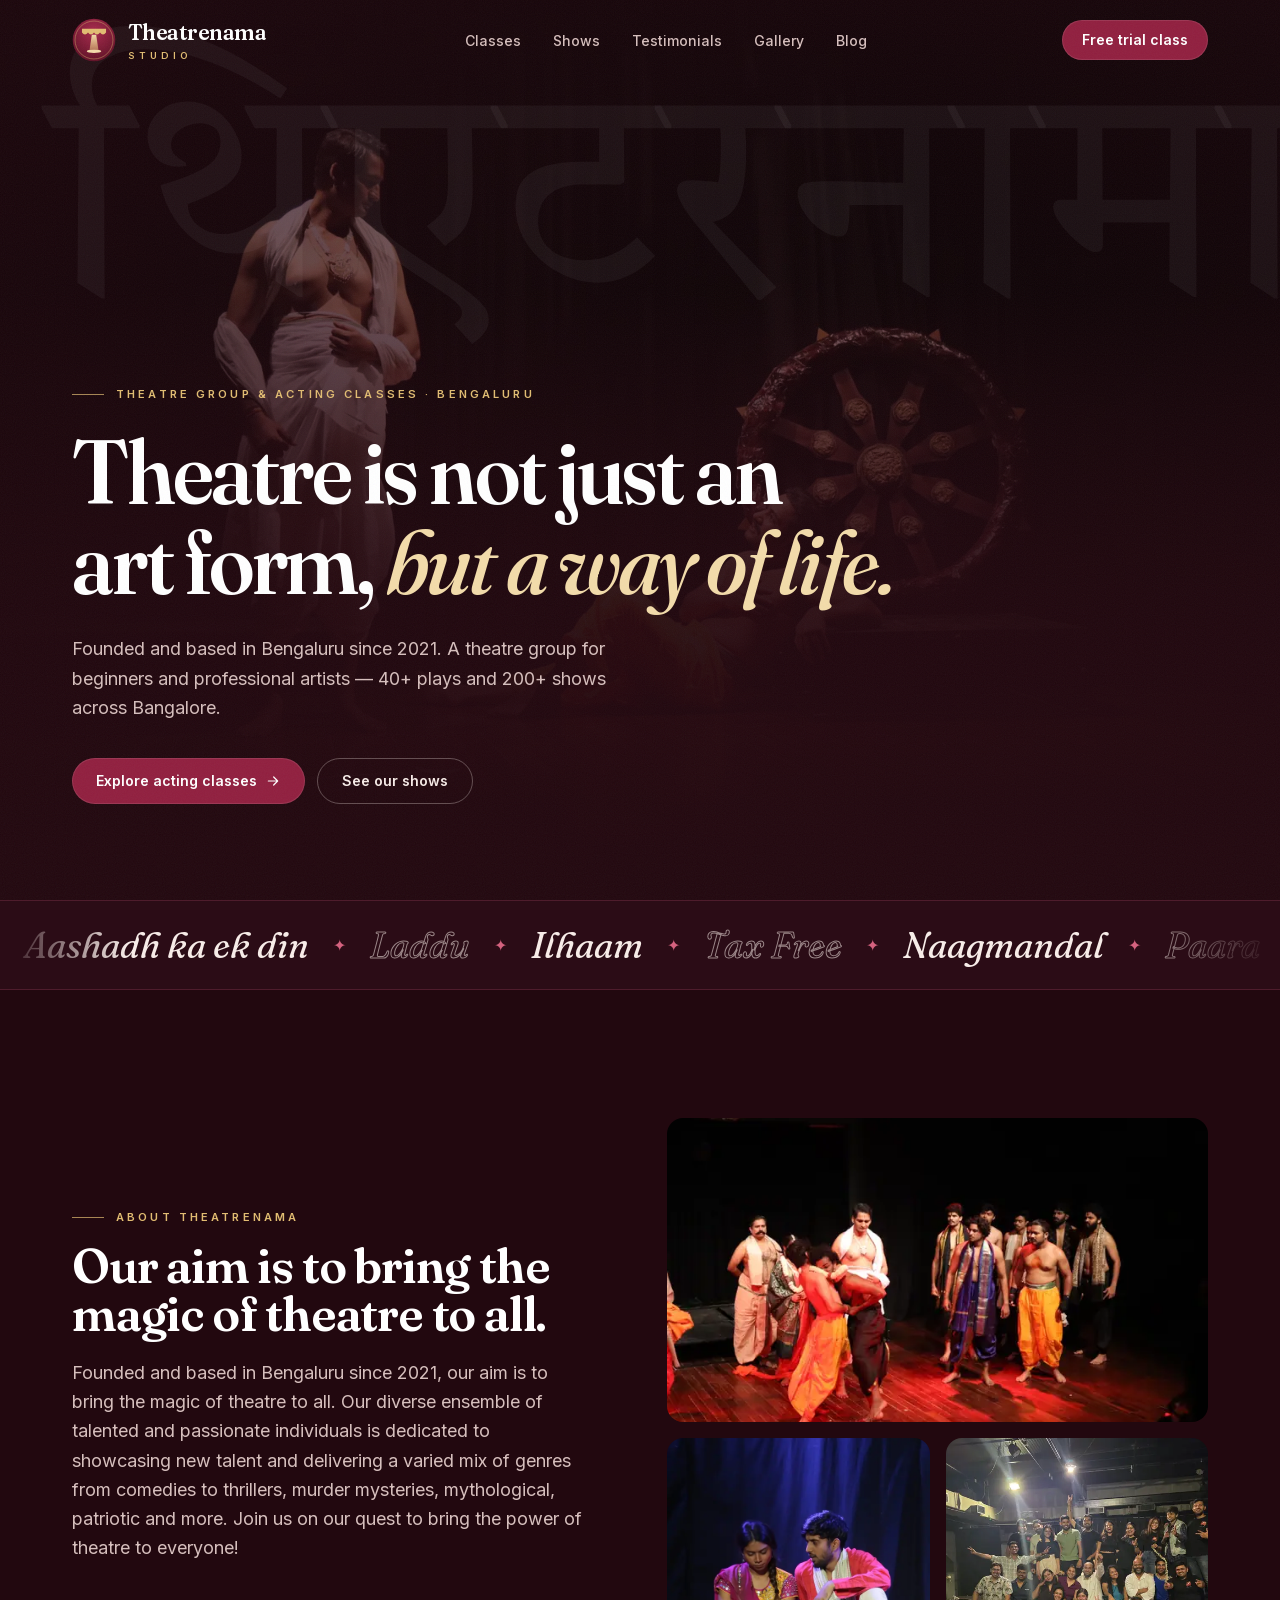
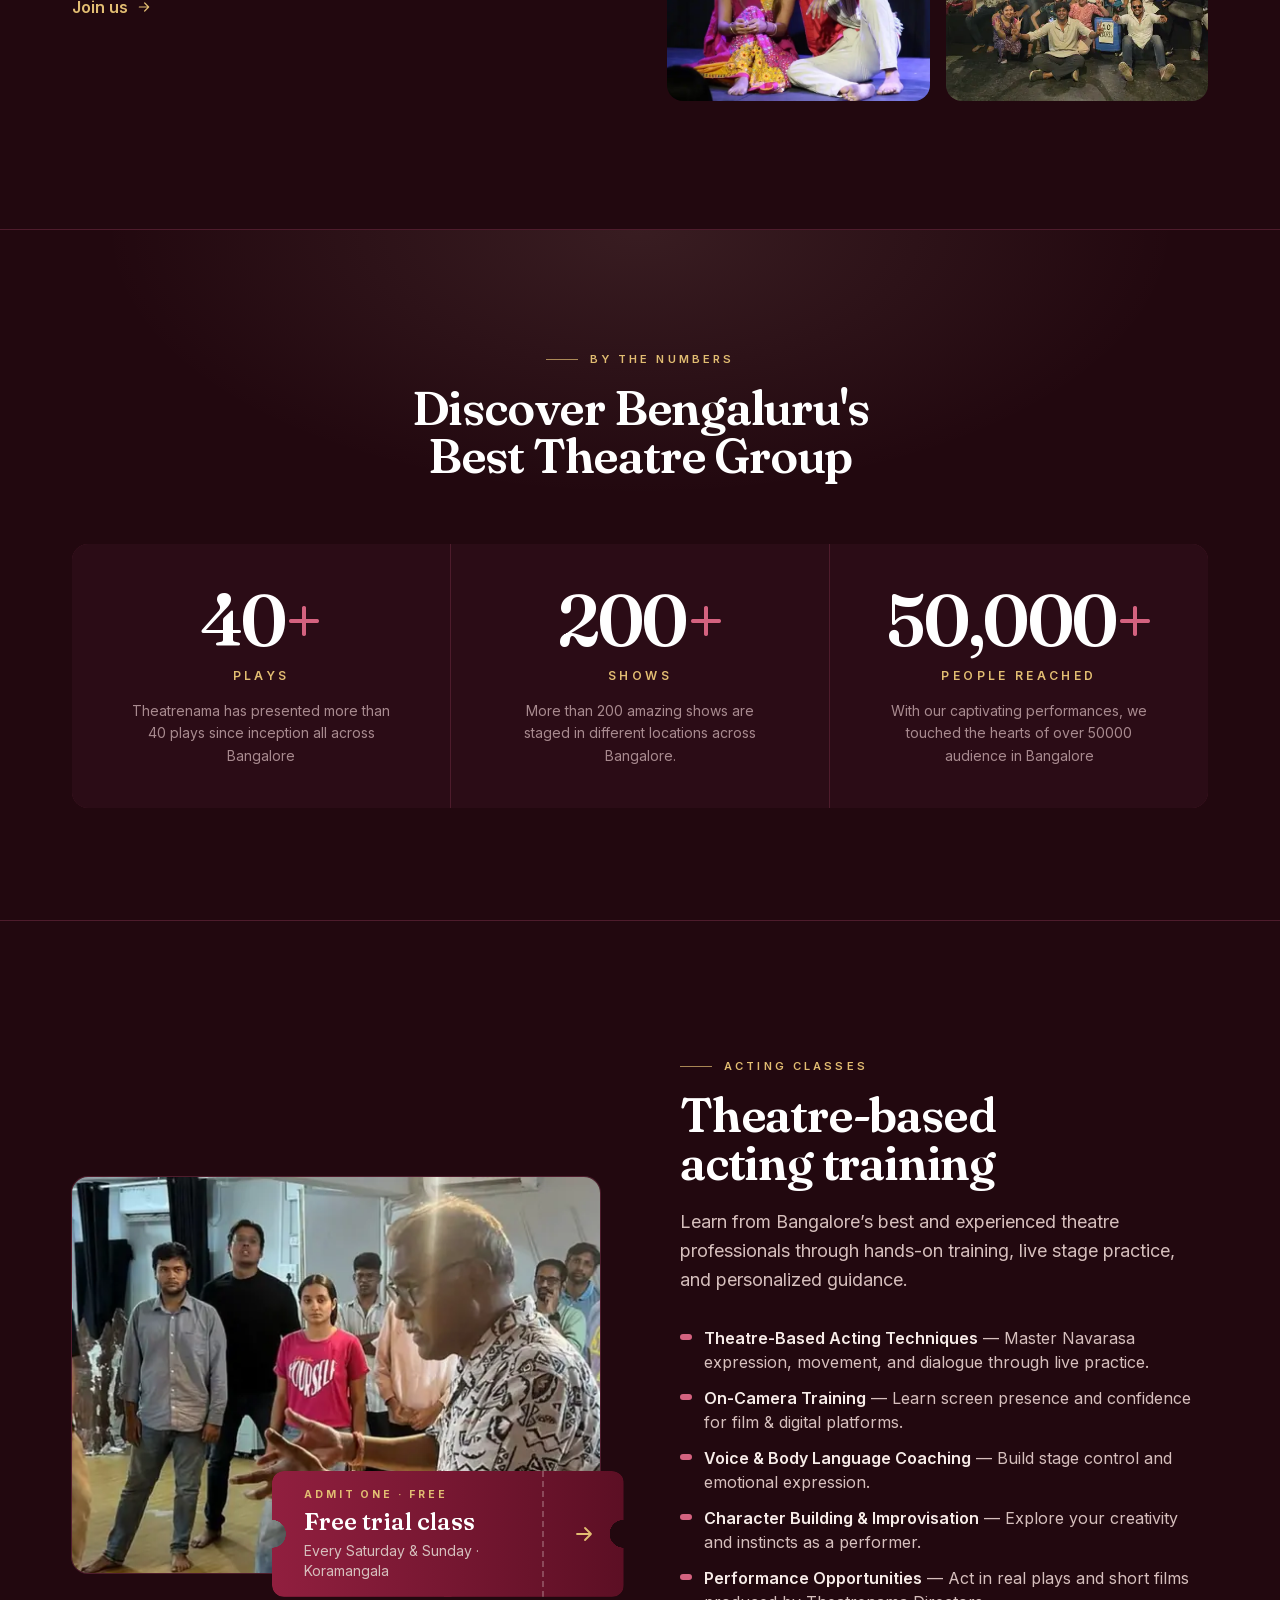
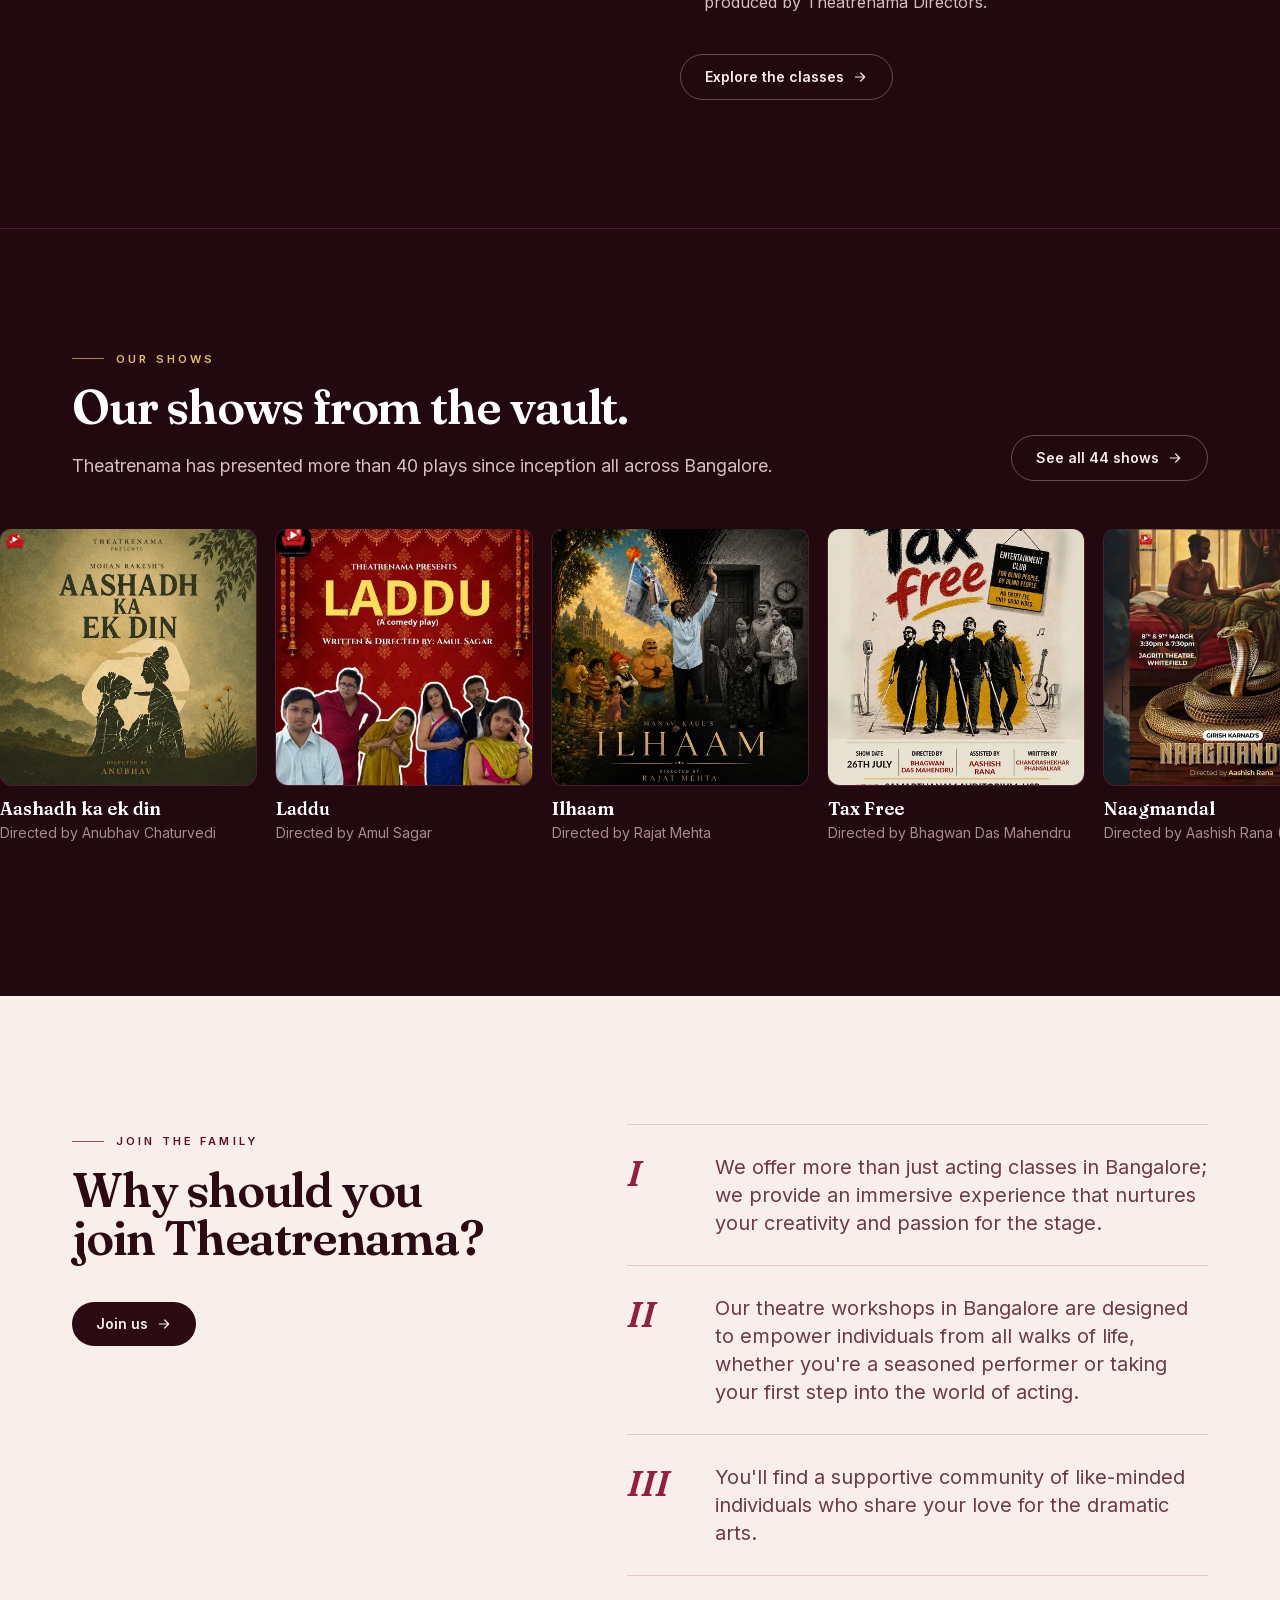
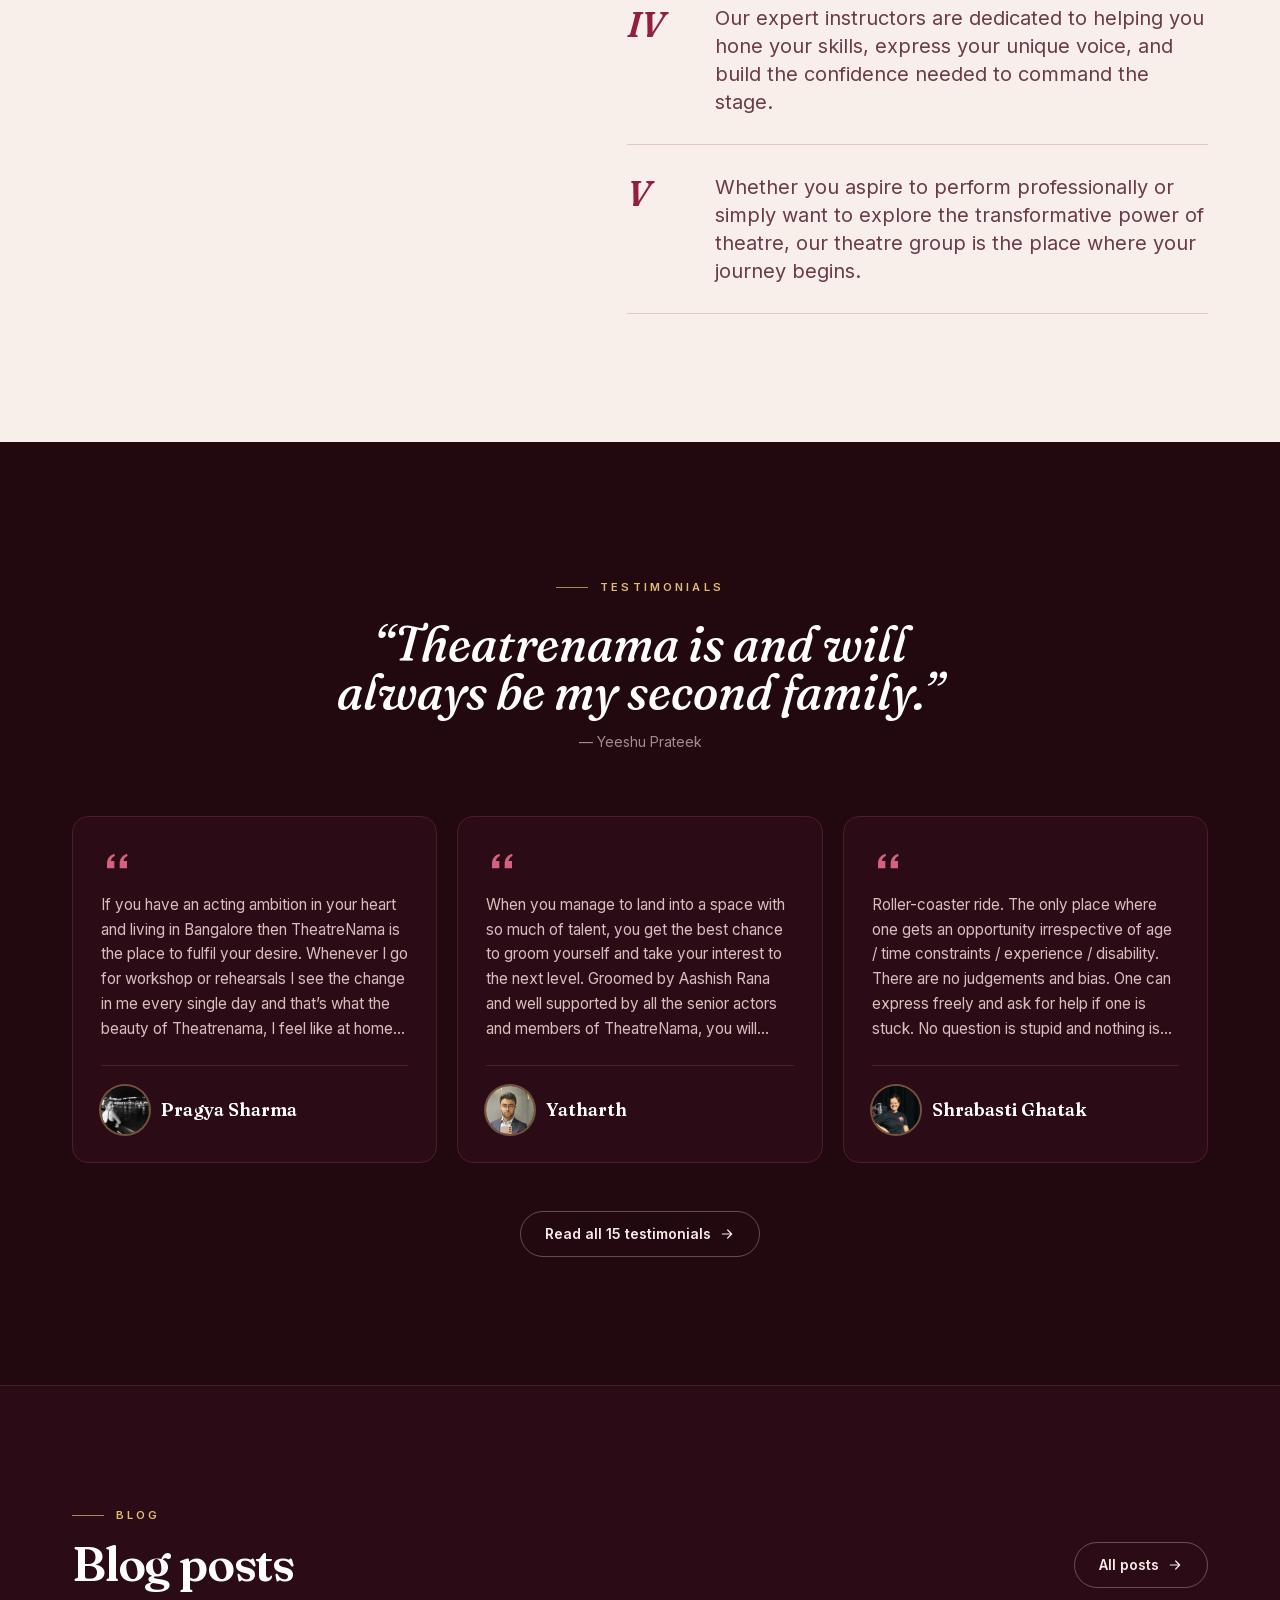
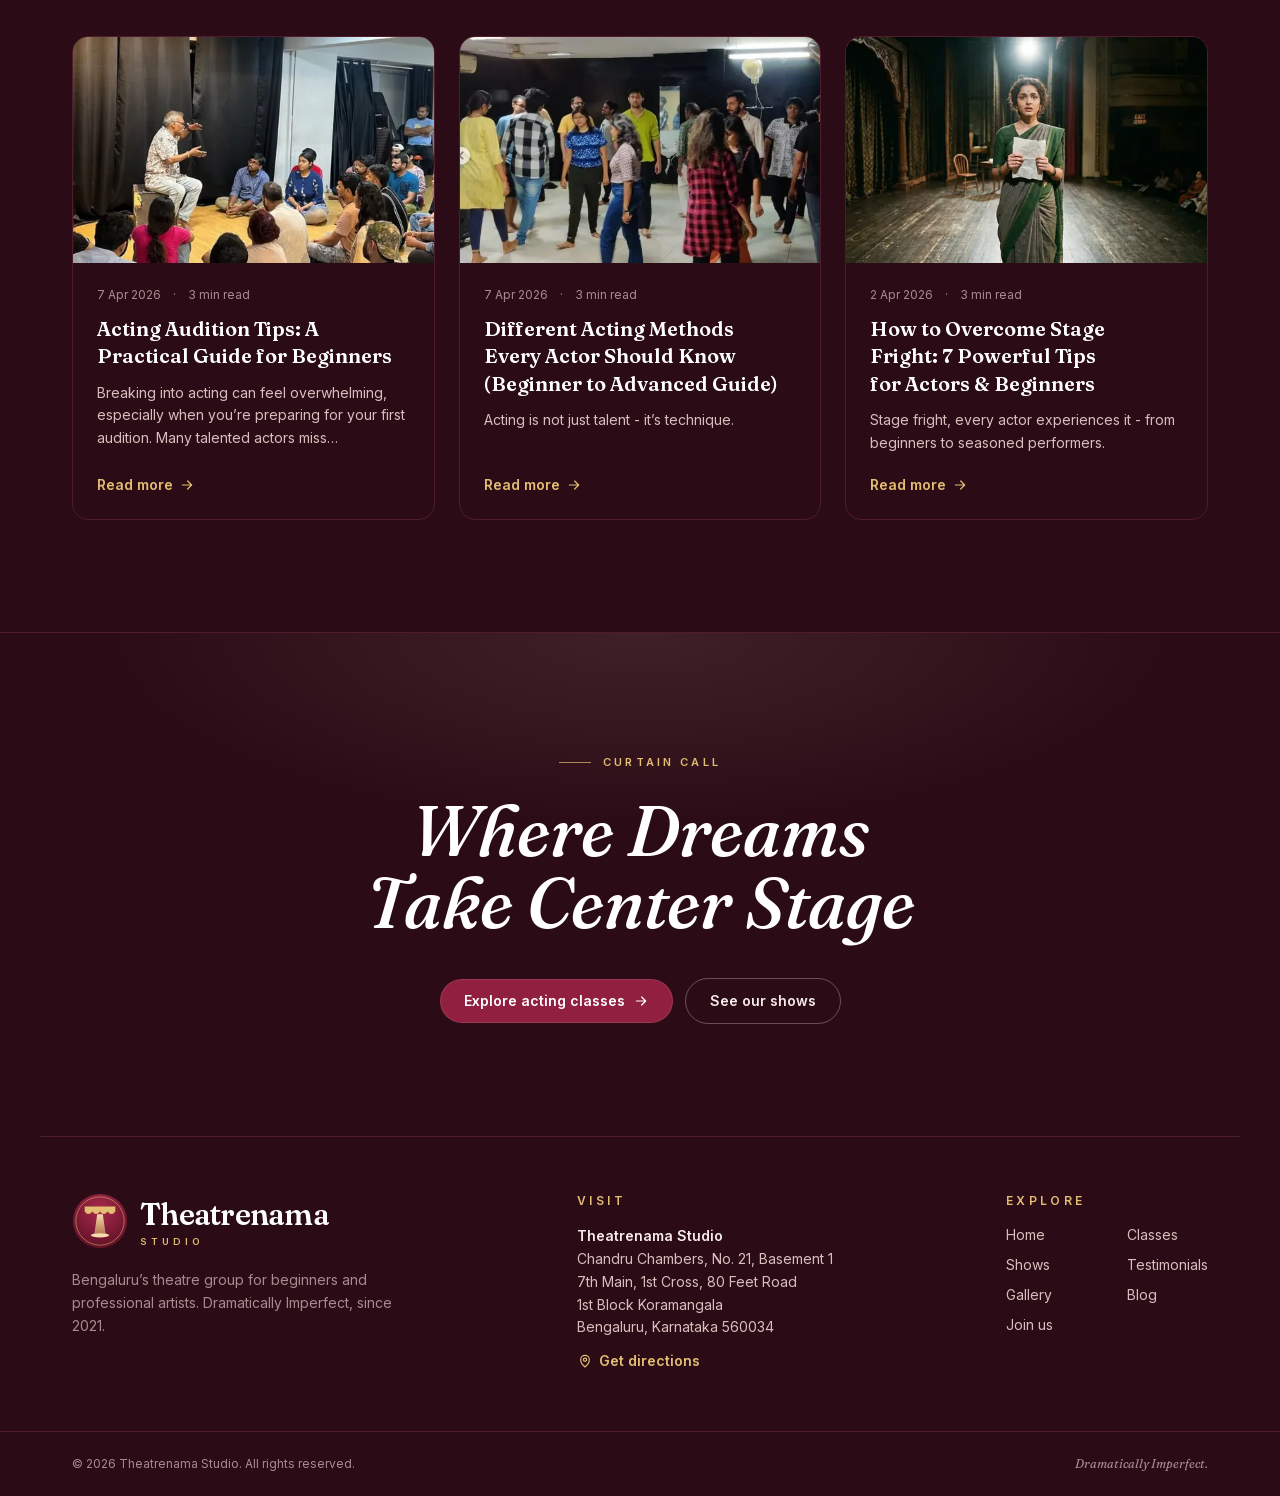
==== commit f1724c0f: "Deploy 2026-10-14 13:48 UTC Built from the microSaas monorepo (apps/theatrenamastudio).  Co-Authored" ====
--- a/index.html
+++ b/index.html
@@ -1 +1 @@
-<!DOCTYPE html><html lang="en-IN" class="__variable_3ef085 __variable_d8ebd1 __variable_57bfc7"><head><meta charSet="utf-8"/><meta name="viewport" content="width=device-width, initial-scale=1"/><link rel="preload" as="image" href="/icons/mark-caf1511f.svg"/><link rel="preload" as="image" imageSrcSet="/media/gallery/g02-640.webp 640w, /media/gallery/g02-1600.webp 1600w, /media/gallery/g02-2400.webp 2400w" imageSizes="100vw"/><link rel="stylesheet" href="/_next/static/css/e958e77928044bc6.css" data-precedence="next"/><link rel="preload" as="script" fetchPriority="low" href="/_next/static/chunks/webpack-bf4ab1a71f17e4b8.js"/><script src="/_next/static/chunks/5b8f0dd8-e7ec6d33186a94db.js" async=""></script><script src="/_next/static/chunks/749-aa29c64bf0659a27.js" async=""></script><script src="/_next/static/chunks/main-app-c1b3ed4e00259830.js" async=""></script><script src="/_next/static/chunks/411-e05764ad5c6e83b8.js" async=""></script><script src="/_next/static/chunks/app/page-8c31d8b4f23dfad8.js" async=""></script><script src="/_next/static/chunks/app/layout-83fbda579af59d63.js" async=""></script><meta name="theme-color" content="#22080f"/><meta name="color-scheme" content="dark"/><title>Theatrenama Studio — Theatre Group &amp; Acting Classes in Bangalore</title><meta name="description" content="Theatrenama is a theatre group in Bangalore for beginners and professional artists. Theatre and acting classes in Koramangala with experienced theatre instructors — free trial class every Saturday &amp; Sunday."/><meta name="application-name" content="Theatrenama Studio"/><meta name="keywords" content="theatre group in Bangalore,acting classes in Bangalore,acting classes Koramangala,theatre workshop Bangalore,Hindi theatre Bangalore,weekend acting classes Bangalore,free trial acting class,Theatrenama"/><link rel="canonical" href="https://theatrenamastudio.com/"/><meta name="format-detection" content="telephone=no"/><meta property="og:title" content="Theatrenama Studio — Theatre group &amp; acting classes in Bengaluru"/><meta property="og:description" content="Theatrenama is a theatre group in Bangalore for beginners and professional artists. Theatre and acting classes in Koramangala with experienced theatre instructors — free trial class every Saturday &amp; Sunday."/><meta property="og:site_name" content="Theatrenama Studio"/><meta property="og:locale" content="en_IN"/><meta property="og:image" content="https://theatrenamastudio.com/icons/og-cbc54ce6.png"/><meta property="og:image:width" content="1200"/><meta property="og:image:height" content="630"/><meta property="og:image:alt" content="Theatrenama Studio — Dramatically Imperfect"/><meta property="og:type" content="website"/><meta name="twitter:card" content="summary_large_image"/><meta name="twitter:title" content="Theatrenama Studio — Theatre group &amp; acting classes in Bengaluru"/><meta name="twitter:description" content="Theatrenama is a theatre group in Bangalore for beginners and professional artists. Theatre and acting classes in Koramangala with experienced theatre instructors — free trial class every Saturday &amp; Sunday."/><meta name="twitter:image" content="https://theatrenamastudio.com/icons/og-cbc54ce6.png"/><meta name="twitter:image:width" content="1200"/><meta name="twitter:image:height" content="630"/><meta name="twitter:image:alt" content="Theatrenama Studio — Dramatically Imperfect"/><link rel="icon" href="/icons/mark-caf1511f.svg" type="image/svg+xml"/><link rel="icon" href="/icons/favicon-e4a81125.ico" sizes="16x16 32x32 48x48"/><link rel="icon" href="/icons/favicon-32-2e01f9f1.png" sizes="32x32" type="image/png"/><link rel="icon" href="/icons/favicon-192-a8332206.png" sizes="192x192" type="image/png"/><link rel="apple-touch-icon" href="/icons/apple-touch-icon-4c5cb2af.png" sizes="180x180"/><script src="/_next/static/chunks/polyfills-42372ed130431b0a.js" noModule=""></script></head><body class="grain min-h-screen"><a href="#main" class="sr-only z-[80] rounded-full bg-burgundy px-5 py-3 text-sm font-semibold text-white focus:not-sr-only focus:fixed focus:left-4 focus:top-4">Skip to content</a><header class="fixed inset-x-0 top-0 z-40 border-b transition-[background-color,border-color,backdrop-filter] duration-300 border-transparent"><div class="shell flex h-16 items-center justify-between gap-4 lg:h-20"><a class="-ml-1 rounded-lg p-1" aria-label="Theatrenama Studio — home" href="/"><span class="flex items-center gap-3"><img src="/icons/mark-caf1511f.svg" alt="" width="64" height="64" class="h-10 w-10 lg:h-11 lg:w-11"/><span class="flex flex-col leading-none"><span class="font-display font-semibold tracking-tight text-white text-xl lg:text-[1.35rem]">Theatrenama</span><span class="mt-1 text-[0.6rem] font-semibold uppercase tracking-[0.42em] text-brass">Studio</span></span></span></a><nav aria-label="Main" class="hidden lg:block"><ul class="flex items-center gap-1"><li><a class="relative rounded-full px-3.5 py-2 text-sm font-medium transition-colors text-cream-dim hover:text-white" href="/acting-classes-bengaluru/">Classes</a></li><li><a class="relative rounded-full px-3.5 py-2 text-sm font-medium transition-colors text-cream-dim hover:text-white" href="/our-shows/">Shows</a></li><li><a class="relative rounded-full px-3.5 py-2 text-sm font-medium transition-colors text-cream-dim hover:text-white" href="/testimonials/">Testimonials</a></li><li><a class="relative rounded-full px-3.5 py-2 text-sm font-medium transition-colors text-cream-dim hover:text-white" href="/gallery/">Gallery</a></li><li><a class="relative rounded-full px-3.5 py-2 text-sm font-medium transition-colors text-cream-dim hover:text-white" href="/blog/">Blog</a></li></ul></nav><div class="flex items-center gap-2"><a class="btn-primary hidden !px-5 !py-2.5 sm:inline-flex" href="/acting-classes-bengaluru/#trial">Free trial class</a><button type="button" aria-expanded="false" aria-controls="curtain-menu" aria-label="Open menu" class="grid h-11 w-11 place-items-center rounded-full border border-cream/20 text-cream transition hover:border-cream/60 lg:hidden"><svg viewBox="0 0 24 24" class="h-5 w-5" fill="none" stroke="currentColor" stroke-width="1.8" stroke-linecap="round" stroke-linejoin="round" aria-hidden="true"><path d="M4 7h16 M4 12h16 M4 17h10"></path></svg></button></div></div></header><div id="curtain-menu" class="fixed inset-0 z-30 lg:hidden invisible delay-500" aria-hidden="true"><div class="absolute inset-y-0 w-1/2 bg-[repeating-linear-gradient(90deg,#4a0b1d_0_14px,#6e1430_14px_30px,#4a0b1d_30px_44px)] transition-transform duration-500 ease-[cubic-bezier(.7,0,.2,1)] left-0 shadow-[inset_-30px_0_60px_rgba(20,3,8,0.6)] -translate-x-full"></div><div class="absolute inset-y-0 w-1/2 bg-[repeating-linear-gradient(90deg,#4a0b1d_0_14px,#6e1430_14px_30px,#4a0b1d_30px_44px)] transition-transform duration-500 ease-[cubic-bezier(.7,0,.2,1)] right-0 shadow-[inset_30px_0_60px_rgba(20,3,8,0.6)] translate-x-full"></div><div class="absolute inset-0 bg-gradient-to-b from-wine/70 via-wine/25 to-wine/80"></div><nav aria-label="Mobile" class="relative flex h-full flex-col items-center justify-center gap-1 px-6 pt-16 text-center transition-opacity duration-300 opacity-0"><a tabindex="-1" aria-current="page" class="font-display text-3xl leading-snug transition hover:text-brass-light text-brass-light" href="/">Home</a><a tabindex="-1" class="font-display text-3xl leading-snug transition hover:text-brass-light text-white/90" href="/acting-classes-bengaluru/">Classes</a><a tabindex="-1" class="font-display text-3xl leading-snug transition hover:text-brass-light text-white/90" href="/our-shows/">Shows</a><a tabindex="-1" class="font-display text-3xl leading-snug transition hover:text-brass-light text-white/90" href="/testimonials/">Testimonials</a><a tabindex="-1" class="font-display text-3xl leading-snug transition hover:text-brass-light text-white/90" href="/gallery/">Gallery</a><a tabindex="-1" class="font-display text-3xl leading-snug transition hover:text-brass-light text-white/90" href="/blog/">Blog</a><a tabindex="-1" class="font-display text-3xl leading-snug transition hover:text-brass-light text-white/90" href="/join-us/">Join us</a><a tabindex="-1" class="mt-8 inline-flex items-center gap-2 rounded-full bg-cream px-6 py-3 text-sm font-semibold text-burgundy-deep" href="/acting-classes-bengaluru/#trial">Free trial class<svg viewBox="0 0 24 24" class="h-4 w-4" fill="none" stroke="currentColor" stroke-width="1.8" stroke-linecap="round" stroke-linejoin="round" aria-hidden="true"><path d="M5 12h14 M13 6l6 6-6 6"></path></svg></a></nav></div><main id="main"><section class="relative isolate flex min-h-[100svh] items-end overflow-hidden"><img src="/media/gallery/g02-640.webp" srcSet="/media/gallery/g02-640.webp 640w, /media/gallery/g02-1600.webp 1600w, /media/gallery/g02-2400.webp 2400w" sizes="100vw" width="6000" height="4000" alt="Maharathi scene" class="absolute inset-0 -z-20 h-full w-full object-cover object-[64%_50%] lg:object-center" loading="eager" decoding="sync" fetchpriority="high"/><div class="absolute inset-0 -z-10 bg-burgundy-deep/35 mix-blend-multiply"></div><div class="absolute inset-0 -z-10 bg-[linear-gradient(to_top,#22080f_6%,rgba(34,8,15,0.86)_34%,rgba(34,8,15,0.35)_68%,rgba(34,8,15,0.55))]"></div><div class="absolute inset-0 -z-10 bg-[radial-gradient(70%_60%_at_70%_20%,transparent,rgba(34,8,15,0.55))]"></div><p aria-hidden="true" class="pointer-events-none absolute -right-6 top-20 -z-10 select-none font-deva text-[30vw] leading-none text-white/[0.045] sm:top-16 lg:text-[19rem]">थिएटरनामा</p><div class="shell pb-14 pt-36 sm:pb-20 lg:pb-24"><h1 class="kicker">Theatre group &amp; acting classes · Bengaluru</h1><p class="mt-6 max-w-5xl font-display text-[2.9rem] font-semibold leading-[0.98] tracking-tight text-white text-balance sm:text-7xl lg:text-[5.6rem]">Theatre is not just an art form, <em class="font-medium text-brass-light">but a way of life.</em></p><p class="mt-7 max-w-xl text-lg leading-relaxed text-cream-dim text-pretty">Founded and based in Bengaluru since 2021. A theatre group for beginners and professional artists — 40+ plays and 200+ shows across Bangalore.</p><div class="mt-9 flex flex-wrap gap-3"><a class="btn-primary" href="/acting-classes-bengaluru/">Explore acting classes<svg viewBox="0 0 24 24" class="h-4 w-4" fill="none" stroke="currentColor" stroke-width="1.8" stroke-linecap="round" stroke-linejoin="round" aria-hidden="true"><path d="M5 12h14 M13 6l6 6-6 6"></path></svg></a><a class="btn-ghost" href="/our-shows/">See our shows</a></div></div></section><div class="relative overflow-hidden border-y border-wine-line bg-wine-2 py-6" aria-hidden="true"><div class="flex w-max animate-marquee"><ul class="flex shrink-0 items-center"><li class="flex items-center"><span class="whitespace-nowrap px-6 font-display text-3xl italic sm:text-4xl text-cream">Aashadh ka ek din</span><span class="text-burgundy-light" aria-hidden="true">✦</span></li><li class="flex items-center"><span class="whitespace-nowrap px-6 font-display text-3xl italic sm:text-4xl text-transparent [-webkit-text-stroke:1px_rgba(247,236,232,0.55)]">Laddu</span><span class="text-burgundy-light" aria-hidden="true">✦</span></li><li class="flex items-center"><span class="whitespace-nowrap px-6 font-display text-3xl italic sm:text-4xl text-cream">Ilhaam</span><span class="text-burgundy-light" aria-hidden="true">✦</span></li><li class="flex items-center"><span class="whitespace-nowrap px-6 font-display text-3xl italic sm:text-4xl text-transparent [-webkit-text-stroke:1px_rgba(247,236,232,0.55)]">Tax Free</span><span class="text-burgundy-light" aria-hidden="true">✦</span></li><li class="flex items-center"><span class="whitespace-nowrap px-6 font-display text-3xl italic sm:text-4xl text-cream">Naagmandal</span><span class="text-burgundy-light" aria-hidden="true">✦</span></li><li class="flex items-center"><span class="whitespace-nowrap px-6 font-display text-3xl italic sm:text-4xl text-transparent [-webkit-text-stroke:1px_rgba(247,236,232,0.55)]">Paara</span><span class="text-burgundy-light" aria-hidden="true">✦</span></li><li class="flex items-center"><span class="whitespace-nowrap px-6 font-display text-3xl italic sm:text-4xl text-cream">Sherlock Holmes &amp; the case of the vanishing author</span><span class="text-burgundy-light" aria-hidden="true">✦</span></li><li class="flex items-center"><span class="whitespace-nowrap px-6 font-display text-3xl italic sm:text-4xl text-transparent [-webkit-text-stroke:1px_rgba(247,236,232,0.55)]">Digdarshak</span><span class="text-burgundy-light" aria-hidden="true">✦</span></li><li class="flex items-center"><span class="whitespace-nowrap px-6 font-display text-3xl italic sm:text-4xl text-cream">Akelapan</span><span class="text-burgundy-light" aria-hidden="true">✦</span></li><li class="flex items-center"><span class="whitespace-nowrap px-6 font-display text-3xl italic sm:text-4xl text-transparent [-webkit-text-stroke:1px_rgba(247,236,232,0.55)]">Pagla Ghoda</span><span class="text-burgundy-light" aria-hidden="true">✦</span></li><li class="flex items-center"><span class="whitespace-nowrap px-6 font-display text-3xl italic sm:text-4xl text-cream">Janch Padtaal</span><span class="text-burgundy-light" aria-hidden="true">✦</span></li><li class="flex items-center"><span class="whitespace-nowrap px-6 font-display text-3xl italic sm:text-4xl text-transparent [-webkit-text-stroke:1px_rgba(247,236,232,0.55)]">Refund</span><span class="text-burgundy-light" aria-hidden="true">✦</span></li><li class="flex items-center"><span class="whitespace-nowrap px-6 font-display text-3xl italic sm:text-4xl text-cream">Paying Guest</span><span class="text-burgundy-light" aria-hidden="true">✦</span></li><li class="flex items-center"><span class="whitespace-nowrap px-6 font-display text-3xl italic sm:text-4xl text-transparent [-webkit-text-stroke:1px_rgba(247,236,232,0.55)]">Suno toh sahi</span><span class="text-burgundy-light" aria-hidden="true">✦</span></li><li class="flex items-center"><span class="whitespace-nowrap px-6 font-display text-3xl italic sm:text-4xl text-cream">Saiyyan Bhaye Kotwal</span><span class="text-burgundy-light" aria-hidden="true">✦</span></li><li class="flex items-center"><span class="whitespace-nowrap px-6 font-display text-3xl italic sm:text-4xl text-transparent [-webkit-text-stroke:1px_rgba(247,236,232,0.55)]">Govind</span><span class="text-burgundy-light" aria-hidden="true">✦</span></li><li class="flex items-center"><span class="whitespace-nowrap px-6 font-display text-3xl italic sm:text-4xl text-cream">31st February</span><span class="text-burgundy-light" aria-hidden="true">✦</span></li><li class="flex items-center"><span class="whitespace-nowrap px-6 font-display text-3xl italic sm:text-4xl text-transparent [-webkit-text-stroke:1px_rgba(247,236,232,0.55)]">Taj Mahal ka tender</span><span class="text-burgundy-light" aria-hidden="true">✦</span></li><li class="flex items-center"><span class="whitespace-nowrap px-6 font-display text-3xl italic sm:text-4xl text-cream">Proposal</span><span class="text-burgundy-light" aria-hidden="true">✦</span></li><li class="flex items-center"><span class="whitespace-nowrap px-6 font-display text-3xl italic sm:text-4xl text-transparent [-webkit-text-stroke:1px_rgba(247,236,232,0.55)]">Bali aur shambhu</span><span class="text-burgundy-light" aria-hidden="true">✦</span></li><li class="flex items-center"><span class="whitespace-nowrap px-6 font-display text-3xl italic sm:text-4xl text-cream">Can’t pay? Won’t pay!</span><span class="text-burgundy-light" aria-hidden="true">✦</span></li><li class="flex items-center"><span class="whitespace-nowrap px-6 font-display text-3xl italic sm:text-4xl text-transparent [-webkit-text-stroke:1px_rgba(247,236,232,0.55)]">Gaj foot inch</span><span class="text-burgundy-light" aria-hidden="true">✦</span></li><li class="flex items-center"><span class="whitespace-nowrap px-6 font-display text-3xl italic sm:text-4xl text-cream">Aparadhi naanalla..!!</span><span class="text-burgundy-light" aria-hidden="true">✦</span></li><li class="flex items-center"><span class="whitespace-nowrap px-6 font-display text-3xl italic sm:text-4xl text-transparent [-webkit-text-stroke:1px_rgba(247,236,232,0.55)]">Moteram ka satyagrah</span><span class="text-burgundy-light" aria-hidden="true">✦</span></li><li class="flex items-center"><span class="whitespace-nowrap px-6 font-display text-3xl italic sm:text-4xl text-cream">Ambedkar aur Gandhi</span><span class="text-burgundy-light" aria-hidden="true">✦</span></li><li class="flex items-center"><span class="whitespace-nowrap px-6 font-display text-3xl italic sm:text-4xl text-transparent [-webkit-text-stroke:1px_rgba(247,236,232,0.55)]">Chhapra ke deewaaney</span><span class="text-burgundy-light" aria-hidden="true">✦</span></li><li class="flex items-center"><span class="whitespace-nowrap px-6 font-display text-3xl italic sm:text-4xl text-cream">Maharathi</span><span class="text-burgundy-light" aria-hidden="true">✦</span></li><li class="flex items-center"><span class="whitespace-nowrap px-6 font-display text-3xl italic sm:text-4xl text-transparent [-webkit-text-stroke:1px_rgba(247,236,232,0.55)]">The Interview</span><span class="text-burgundy-light" aria-hidden="true">✦</span></li><li class="flex items-center"><span class="whitespace-nowrap px-6 font-display text-3xl italic sm:text-4xl text-cream">Gagan Damama Bajyo</span><span class="text-burgundy-light" aria-hidden="true">✦</span></li><li class="flex items-center"><span class="whitespace-nowrap px-6 font-display text-3xl italic sm:text-4xl text-transparent [-webkit-text-stroke:1px_rgba(247,236,232,0.55)]">Aisa Kehte Hain</span><span class="text-burgundy-light" aria-hidden="true">✦</span></li><li class="flex items-center"><span class="whitespace-nowrap px-6 font-display text-3xl italic sm:text-4xl text-cream">Court Martial</span><span class="text-burgundy-light" aria-hidden="true">✦</span></li><li class="flex items-center"><span class="whitespace-nowrap px-6 font-display text-3xl italic sm:text-4xl text-transparent [-webkit-text-stroke:1px_rgba(247,236,232,0.55)]">12 Angry Women</span><span class="text-burgundy-light" aria-hidden="true">✦</span></li><li class="flex items-center"><span class="whitespace-nowrap px-6 font-display text-3xl italic sm:text-4xl text-cream">Deluxe Hair Cutting Saloon</span><span class="text-burgundy-light" aria-hidden="true">✦</span></li><li class="flex items-center"><span class="whitespace-nowrap px-6 font-display text-3xl italic sm:text-4xl text-transparent [-webkit-text-stroke:1px_rgba(247,236,232,0.55)]">Family</span><span class="text-burgundy-light" aria-hidden="true">✦</span></li><li class="flex items-center"><span class="whitespace-nowrap px-6 font-display text-3xl italic sm:text-4xl text-cream">Tamasha-e-media</span><span class="text-burgundy-light" aria-hidden="true">✦</span></li><li class="flex items-center"><span class="whitespace-nowrap px-6 font-display text-3xl italic sm:text-4xl text-transparent [-webkit-text-stroke:1px_rgba(247,236,232,0.55)]">Mera Wajood</span><span class="text-burgundy-light" aria-hidden="true">✦</span></li><li class="flex items-center"><span class="whitespace-nowrap px-6 font-display text-3xl italic sm:text-4xl text-cream">Pocketmaar Drama Company</span><span class="text-burgundy-light" aria-hidden="true">✦</span></li><li class="flex items-center"><span class="whitespace-nowrap px-6 font-display text-3xl italic sm:text-4xl text-transparent [-webkit-text-stroke:1px_rgba(247,236,232,0.55)]">Tamashey ka baazigar</span><span class="text-burgundy-light" aria-hidden="true">✦</span></li><li class="flex items-center"><span class="whitespace-nowrap px-6 font-display text-3xl italic sm:text-4xl text-cream">Birjees qadar ka kunba</span><span class="text-burgundy-light" aria-hidden="true">✦</span></li><li class="flex items-center"><span class="whitespace-nowrap px-6 font-display text-3xl italic sm:text-4xl text-transparent [-webkit-text-stroke:1px_rgba(247,236,232,0.55)]">Jab shahar humara sota hai</span><span class="text-burgundy-light" aria-hidden="true">✦</span></li><li class="flex items-center"><span class="whitespace-nowrap px-6 font-display text-3xl italic sm:text-4xl text-cream">Hi! Handsome</span><span class="text-burgundy-light" aria-hidden="true">✦</span></li><li class="flex items-center"><span class="whitespace-nowrap px-6 font-display text-3xl italic sm:text-4xl text-transparent [-webkit-text-stroke:1px_rgba(247,236,232,0.55)]">Chuhal</span><span class="text-burgundy-light" aria-hidden="true">✦</span></li><li class="flex items-center"><span class="whitespace-nowrap px-6 font-display text-3xl italic sm:text-4xl text-cream">Woh ab bhi pukarta hai</span><span class="text-burgundy-light" aria-hidden="true">✦</span></li><li class="flex items-center"><span class="whitespace-nowrap px-6 font-display text-3xl italic sm:text-4xl text-transparent [-webkit-text-stroke:1px_rgba(247,236,232,0.55)]">Canvas ki maut</span><span class="text-burgundy-light" aria-hidden="true">✦</span></li></ul><ul class="flex shrink-0 items-center"><li class="flex items-center"><span class="whitespace-nowrap px-6 font-display text-3xl italic sm:text-4xl text-cream">Aashadh ka ek din</span><span class="text-burgundy-light" aria-hidden="true">✦</span></li><li class="flex items-center"><span class="whitespace-nowrap px-6 font-display text-3xl italic sm:text-4xl text-transparent [-webkit-text-stroke:1px_rgba(247,236,232,0.55)]">Laddu</span><span class="text-burgundy-light" aria-hidden="true">✦</span></li><li class="flex items-center"><span class="whitespace-nowrap px-6 font-display text-3xl italic sm:text-4xl text-cream">Ilhaam</span><span class="text-burgundy-light" aria-hidden="true">✦</span></li><li class="flex items-center"><span class="whitespace-nowrap px-6 font-display text-3xl italic sm:text-4xl text-transparent [-webkit-text-stroke:1px_rgba(247,236,232,0.55)]">Tax Free</span><span class="text-burgundy-light" aria-hidden="true">✦</span></li><li class="flex items-center"><span class="whitespace-nowrap px-6 font-display text-3xl italic sm:text-4xl text-cream">Naagmandal</span><span class="text-burgundy-light" aria-hidden="true">✦</span></li><li class="flex items-center"><span class="whitespace-nowrap px-6 font-display text-3xl italic sm:text-4xl text-transparent [-webkit-text-stroke:1px_rgba(247,236,232,0.55)]">Paara</span><span class="text-burgundy-light" aria-hidden="true">✦</span></li><li class="flex items-center"><span class="whitespace-nowrap px-6 font-display text-3xl italic sm:text-4xl text-cream">Sherlock Holmes &amp; the case of the vanishing author</span><span class="text-burgundy-light" aria-hidden="true">✦</span></li><li class="flex items-center"><span class="whitespace-nowrap px-6 font-display text-3xl italic sm:text-4xl text-transparent [-webkit-text-stroke:1px_rgba(247,236,232,0.55)]">Digdarshak</span><span class="text-burgundy-light" aria-hidden="true">✦</span></li><li class="flex items-center"><span class="whitespace-nowrap px-6 font-display text-3xl italic sm:text-4xl text-cream">Akelapan</span><span class="text-burgundy-light" aria-hidden="true">✦</span></li><li class="flex items-center"><span class="whitespace-nowrap px-6 font-display text-3xl italic sm:text-4xl text-transparent [-webkit-text-stroke:1px_rgba(247,236,232,0.55)]">Pagla Ghoda</span><span class="text-burgundy-light" aria-hidden="true">✦</span></li><li class="flex items-center"><span class="whitespace-nowrap px-6 font-display text-3xl italic sm:text-4xl text-cream">Janch Padtaal</span><span class="text-burgundy-light" aria-hidden="true">✦</span></li><li class="flex items-center"><span class="whitespace-nowrap px-6 font-display text-3xl italic sm:text-4xl text-transparent [-webkit-text-stroke:1px_rgba(247,236,232,0.55)]">Refund</span><span class="text-burgundy-light" aria-hidden="true">✦</span></li><li class="flex items-center"><span class="whitespace-nowrap px-6 font-display text-3xl italic sm:text-4xl text-cream">Paying Guest</span><span class="text-burgundy-light" aria-hidden="true">✦</span></li><li class="flex items-center"><span class="whitespace-nowrap px-6 font-display text-3xl italic sm:text-4xl text-transparent [-webkit-text-stroke:1px_rgba(247,236,232,0.55)]">Suno toh sahi</span><span class="text-burgundy-light" aria-hidden="true">✦</span></li><li class="flex items-center"><span class="whitespace-nowrap px-6 font-display text-3xl italic sm:text-4xl text-cream">Saiyyan Bhaye Kotwal</span><span class="text-burgundy-light" aria-hidden="true">✦</span></li><li class="flex items-center"><span class="whitespace-nowrap px-6 font-display text-3xl italic sm:text-4xl text-transparent [-webkit-text-stroke:1px_rgba(247,236,232,0.55)]">Govind</span><span class="text-burgundy-light" aria-hidden="true">✦</span></li><li class="flex items-center"><span class="whitespace-nowrap px-6 font-display text-3xl italic sm:text-4xl text-cream">31st February</span><span class="text-burgundy-light" aria-hidden="true">✦</span></li><li class="flex items-center"><span class="whitespace-nowrap px-6 font-display text-3xl italic sm:text-4xl text-transparent [-webkit-text-stroke:1px_rgba(247,236,232,0.55)]">Taj Mahal ka tender</span><span class="text-burgundy-light" aria-hidden="true">✦</span></li><li class="flex items-center"><span class="whitespace-nowrap px-6 font-display text-3xl italic sm:text-4xl text-cream">Proposal</span><span class="text-burgundy-light" aria-hidden="true">✦</span></li><li class="flex items-center"><span class="whitespace-nowrap px-6 font-display text-3xl italic sm:text-4xl text-transparent [-webkit-text-stroke:1px_rgba(247,236,232,0.55)]">Bali aur shambhu</span><span class="text-burgundy-light" aria-hidden="true">✦</span></li><li class="flex items-center"><span class="whitespace-nowrap px-6 font-display text-3xl italic sm:text-4xl text-cream">Can’t pay? Won’t pay!</span><span class="text-burgundy-light" aria-hidden="true">✦</span></li><li class="flex items-center"><span class="whitespace-nowrap px-6 font-display text-3xl italic sm:text-4xl text-transparent [-webkit-text-stroke:1px_rgba(247,236,232,0.55)]">Gaj foot inch</span><span class="text-burgundy-light" aria-hidden="true">✦</span></li><li class="flex items-center"><span class="whitespace-nowrap px-6 font-display text-3xl italic sm:text-4xl text-cream">Aparadhi naanalla..!!</span><span class="text-burgundy-light" aria-hidden="true">✦</span></li><li class="flex items-center"><span class="whitespace-nowrap px-6 font-display text-3xl italic sm:text-4xl text-transparent [-webkit-text-stroke:1px_rgba(247,236,232,0.55)]">Moteram ka satyagrah</span><span class="text-burgundy-light" aria-hidden="true">✦</span></li><li class="flex items-center"><span class="whitespace-nowrap px-6 font-display text-3xl italic sm:text-4xl text-cream">Ambedkar aur Gandhi</span><span class="text-burgundy-light" aria-hidden="true">✦</span></li><li class="flex items-center"><span class="whitespace-nowrap px-6 font-display text-3xl italic sm:text-4xl text-transparent [-webkit-text-stroke:1px_rgba(247,236,232,0.55)]">Chhapra ke deewaaney</span><span class="text-burgundy-light" aria-hidden="true">✦</span></li><li class="flex items-center"><span class="whitespace-nowrap px-6 font-display text-3xl italic sm:text-4xl text-cream">Maharathi</span><span class="text-burgundy-light" aria-hidden="true">✦</span></li><li class="flex items-center"><span class="whitespace-nowrap px-6 font-display text-3xl italic sm:text-4xl text-transparent [-webkit-text-stroke:1px_rgba(247,236,232,0.55)]">The Interview</span><span class="text-burgundy-light" aria-hidden="true">✦</span></li><li class="flex items-center"><span class="whitespace-nowrap px-6 font-display text-3xl italic sm:text-4xl text-cream">Gagan Damama Bajyo</span><span class="text-burgundy-light" aria-hidden="true">✦</span></li><li class="flex items-center"><span class="whitespace-nowrap px-6 font-display text-3xl italic sm:text-4xl text-transparent [-webkit-text-stroke:1px_rgba(247,236,232,0.55)]">Aisa Kehte Hain</span><span class="text-burgundy-light" aria-hidden="true">✦</span></li><li class="flex items-center"><span class="whitespace-nowrap px-6 font-display text-3xl italic sm:text-4xl text-cream">Court Martial</span><span class="text-burgundy-light" aria-hidden="true">✦</span></li><li class="flex items-center"><span class="whitespace-nowrap px-6 font-display text-3xl italic sm:text-4xl text-transparent [-webkit-text-stroke:1px_rgba(247,236,232,0.55)]">12 Angry Women</span><span class="text-burgundy-light" aria-hidden="true">✦</span></li><li class="flex items-center"><span class="whitespace-nowrap px-6 font-display text-3xl italic sm:text-4xl text-cream">Deluxe Hair Cutting Saloon</span><span class="text-burgundy-light" aria-hidden="true">✦</span></li><li class="flex items-center"><span class="whitespace-nowrap px-6 font-display text-3xl italic sm:text-4xl text-transparent [-webkit-text-stroke:1px_rgba(247,236,232,0.55)]">Family</span><span class="text-burgundy-light" aria-hidden="true">✦</span></li><li class="flex items-center"><span class="whitespace-nowrap px-6 font-display text-3xl italic sm:text-4xl text-cream">Tamasha-e-media</span><span class="text-burgundy-light" aria-hidden="true">✦</span></li><li class="flex items-center"><span class="whitespace-nowrap px-6 font-display text-3xl italic sm:text-4xl text-transparent [-webkit-text-stroke:1px_rgba(247,236,232,0.55)]">Mera Wajood</span><span class="text-burgundy-light" aria-hidden="true">✦</span></li><li class="flex items-center"><span class="whitespace-nowrap px-6 font-display text-3xl italic sm:text-4xl text-cream">Pocketmaar Drama Company</span><span class="text-burgundy-light" aria-hidden="true">✦</span></li><li class="flex items-center"><span class="whitespace-nowrap px-6 font-display text-3xl italic sm:text-4xl text-transparent [-webkit-text-stroke:1px_rgba(247,236,232,0.55)]">Tamashey ka baazigar</span><span class="text-burgundy-light" aria-hidden="true">✦</span></li><li class="flex items-center"><span class="whitespace-nowrap px-6 font-display text-3xl italic sm:text-4xl text-cream">Birjees qadar ka kunba</span><span class="text-burgundy-light" aria-hidden="true">✦</span></li><li class="flex items-center"><span class="whitespace-nowrap px-6 font-display text-3xl italic sm:text-4xl text-transparent [-webkit-text-stroke:1px_rgba(247,236,232,0.55)]">Jab shahar humara sota hai</span><span class="text-burgundy-light" aria-hidden="true">✦</span></li><li class="flex items-center"><span class="whitespace-nowrap px-6 font-display text-3xl italic sm:text-4xl text-cream">Hi! Handsome</span><span class="text-burgundy-light" aria-hidden="true">✦</span></li><li class="flex items-center"><span class="whitespace-nowrap px-6 font-display text-3xl italic sm:text-4xl text-transparent [-webkit-text-stroke:1px_rgba(247,236,232,0.55)]">Chuhal</span><span class="text-burgundy-light" aria-hidden="true">✦</span></li><li class="flex items-center"><span class="whitespace-nowrap px-6 font-display text-3xl italic sm:text-4xl text-cream">Woh ab bhi pukarta hai</span><span class="text-burgundy-light" aria-hidden="true">✦</span></li><li class="flex items-center"><span class="whitespace-nowrap px-6 font-display text-3xl italic sm:text-4xl text-transparent [-webkit-text-stroke:1px_rgba(247,236,232,0.55)]">Canvas ki maut</span><span class="text-burgundy-light" aria-hidden="true">✦</span></li></ul></div><div class="pointer-events-none absolute inset-y-0 left-0 w-16 bg-gradient-to-r from-wine-2 to-transparent sm:w-32"></div><div class="pointer-events-none absolute inset-y-0 right-0 w-16 bg-gradient-to-l from-wine-2 to-transparent sm:w-32"></div></div><section class="py-24 sm:py-32"><div class="shell grid items-center gap-14 lg:grid-cols-[1fr_1.05fr] lg:gap-20"><div class="reveal"><div class="max-w-3xl"><p class="kicker  ">About Theatrenama</p><h2 class="mt-4 font-display text-4xl font-semibold leading-[1.08] tracking-tight text-balance sm:text-5xl text-white">Our aim is to bring the magic of theatre to all.</h2><div class="mt-5 text-lg leading-relaxed text-pretty text-cream-dim"><p>Founded and based in Bengaluru since 2021, our aim is to bring the magic of theatre to all. Our diverse ensemble of talented and passionate individuals is dedicated to showcasing new talent and delivering a varied mix of genres from comedies to thrillers, murder mysteries, mythological, patriotic and more. Join us on our quest to bring the power of theatre to everyone!</p></div></div><a class="mt-8 inline-flex items-center gap-2 font-semibold text-brass hover:text-brass-light" href="/join-us/">Join us<svg viewBox="0 0 24 24" class="h-4 w-4" fill="none" stroke="currentColor" stroke-width="1.8" stroke-linecap="round" stroke-linejoin="round" aria-hidden="true"><path d="M5 12h14 M13 6l6 6-6 6"></path></svg></a></div><div class="reveal grid grid-cols-6 grid-rows-[auto_auto] gap-3 sm:gap-4"><div class="col-span-6 overflow-hidden rounded-2xl"><img src="/media/gallery/g05-640.webp" srcSet="/media/gallery/g05-640.webp 640w, /media/gallery/g05-1600.webp 1600w, /media/gallery/g05-2400.webp 2400w" sizes="(min-width: 1024px) 580px, 92vw" width="6000" height="4000" alt="Scene from a Theatrenama production" class="aspect-[16/9] h-full w-full object-cover" loading="lazy" decoding="async"/></div><div class="col-span-3 overflow-hidden rounded-2xl"><img src="/media/gallery/g13-640.webp" srcSet="/media/gallery/g13-640.webp 640w, /media/gallery/g13-1600.webp 1440w" sizes="(min-width: 1024px) 290px, 46vw" width="1440" height="1440" alt="Scene from a Theatrenama production" class="aspect-square h-full w-full object-cover" loading="lazy" decoding="async"/></div><div class="col-span-3 overflow-hidden rounded-2xl"><img src="/media/gallery/g10-640.webp" srcSet="/media/gallery/g10-640.webp 640w, /media/gallery/g10-1600.webp 1600w" sizes="(min-width: 1024px) 290px, 46vw" width="4000" height="3000" alt="The Theatrenama ensemble together in the studio" class="aspect-square h-full w-full object-cover" loading="lazy" decoding="async"/></div></div></div></section><section class="spotlight border-y border-wine-line bg-wine-2 py-24 sm:py-28"><div class="shell"><div class="mx-auto max-w-3xl text-center"><p class="kicker justify-center ">By the numbers</p><h2 class="mt-4 font-display text-4xl font-semibold leading-[1.08] tracking-tight text-balance sm:text-5xl text-white">Discover Bengaluru&#x27;s Best Theatre Group</h2></div><dl class="mt-16 grid gap-px overflow-hidden rounded-2xl bg-wine-line sm:grid-cols-3"><div class="reveal flex flex-col bg-wine-2 px-8 py-10 text-center"><dt class="order-2 mt-3 text-xs font-semibold uppercase tracking-kicker text-brass">Plays</dt><dd class="order-1 font-display text-6xl font-semibold tracking-tight text-white sm:text-7xl">40<span class="text-burgundy-light">+</span></dd><dd class="order-3 mx-auto mt-4 max-w-[17rem] text-sm leading-relaxed text-cream-mut">Theatrenama has presented more than 40 plays since inception all across Bangalore</dd></div><div class="reveal flex flex-col bg-wine-2 px-8 py-10 text-center"><dt class="order-2 mt-3 text-xs font-semibold uppercase tracking-kicker text-brass">Shows</dt><dd class="order-1 font-display text-6xl font-semibold tracking-tight text-white sm:text-7xl">200<span class="text-burgundy-light">+</span></dd><dd class="order-3 mx-auto mt-4 max-w-[17rem] text-sm leading-relaxed text-cream-mut">More than 200 amazing shows are staged in different locations across Bangalore.</dd></div><div class="reveal flex flex-col bg-wine-2 px-8 py-10 text-center"><dt class="order-2 mt-3 text-xs font-semibold uppercase tracking-kicker text-brass">People reached</dt><dd class="order-1 font-display text-6xl font-semibold tracking-tight text-white sm:text-7xl">50,000<span class="text-burgundy-light">+</span></dd><dd class="order-3 mx-auto mt-4 max-w-[17rem] text-sm leading-relaxed text-cream-mut">With our captivating performances, we touched the hearts of over 50000 audience in Bangalore</dd></div></dl></div></section><section class="py-24 sm:py-32"><div class="shell grid items-center gap-14 lg:grid-cols-2 lg:gap-20"><div class="reveal relative order-2 lg:order-1"><div class="overflow-hidden rounded-2xl ring-1 ring-wine-line"><img src="/media/classes/c4-800.webp" srcSet="/media/classes/c4-800.webp 800w, /media/classes/c4-1600.webp 1600w" sizes="(min-width: 1024px) 560px, 92vw" width="1600" height="800" alt="A mentor coaching a Theatrenama class" class="aspect-[4/3] w-full object-cover" loading="lazy" decoding="async"/></div><div class="absolute -bottom-6 left-4 right-4 sm:left-auto sm:right-[-1.5rem] sm:w-[22rem]"><a class="ticket group flex items-stretch overflow-hidden rounded-xl bg-gradient-to-r from-burgundy to-burgundy-deep text-cream  transition hover:brightness-110" href="/acting-classes-bengaluru/#trial"><span class="flex flex-1 flex-col justify-center px-6 py-4 sm:px-8"><span class="text-[0.65rem] font-bold uppercase tracking-kicker text-brass">Admit one · Free</span><span class="mt-1 font-display text-2xl font-semibold leading-tight text-white">Free trial class</span><span class="mt-1 text-sm text-cream-dim">Every Saturday &amp; Sunday<!-- --> · Koramangala</span></span><span class="flex items-center border-l-2 border-dashed border-cream/25 px-5 text-brass sm:px-7" aria-hidden="true"><svg viewBox="0 0 24 24" class="h-6 w-6 transition-transform group-hover:translate-x-1" fill="none" stroke="currentColor" stroke-width="1.8" stroke-linecap="round" stroke-linejoin="round" aria-hidden="true"><path d="M5 12h14 M13 6l6 6-6 6"></path></svg></span></a></div></div><div class="reveal order-1 lg:order-2"><div class="max-w-3xl"><p class="kicker  ">Acting classes</p><h2 class="mt-4 font-display text-4xl font-semibold leading-[1.08] tracking-tight text-balance sm:text-5xl text-white">Theatre-based acting training</h2><div class="mt-5 text-lg leading-relaxed text-pretty text-cream-dim"><p>Learn from Bangalore’s best and experienced theatre professionals through hands-on training, live stage practice, and personalized guidance.</p></div></div><ul class="mt-8 space-y-3"><li class="flex gap-3"><span class="mt-2 h-1.5 w-3 shrink-0 rounded-full bg-burgundy-light" aria-hidden="true"></span><span class="text-cream-dim"><span class="font-semibold text-cream">Theatre-Based Acting Techniques</span> — <!-- -->Master Navarasa expression, movement, and dialogue through live practice.</span></li><li class="flex gap-3"><span class="mt-2 h-1.5 w-3 shrink-0 rounded-full bg-burgundy-light" aria-hidden="true"></span><span class="text-cream-dim"><span class="font-semibold text-cream">On-Camera Training</span> — <!-- -->Learn screen presence and confidence for film &amp; digital platforms.</span></li><li class="flex gap-3"><span class="mt-2 h-1.5 w-3 shrink-0 rounded-full bg-burgundy-light" aria-hidden="true"></span><span class="text-cream-dim"><span class="font-semibold text-cream">Voice &amp; Body Language Coaching</span> — <!-- -->Build stage control and emotional expression.</span></li><li class="flex gap-3"><span class="mt-2 h-1.5 w-3 shrink-0 rounded-full bg-burgundy-light" aria-hidden="true"></span><span class="text-cream-dim"><span class="font-semibold text-cream">Character Building &amp; Improvisation</span> — <!-- -->Explore your creativity and instincts as a performer.</span></li><li class="flex gap-3"><span class="mt-2 h-1.5 w-3 shrink-0 rounded-full bg-burgundy-light" aria-hidden="true"></span><span class="text-cream-dim"><span class="font-semibold text-cream">Performance Opportunities</span> — <!-- -->Act in real plays and short films produced by Theatrenama Directors.</span></li></ul><a class="btn-ghost mt-10" href="/acting-classes-bengaluru/">Explore the classes<svg viewBox="0 0 24 24" class="h-4 w-4" fill="none" stroke="currentColor" stroke-width="1.8" stroke-linecap="round" stroke-linejoin="round" aria-hidden="true"><path d="M5 12h14 M13 6l6 6-6 6"></path></svg></a></div></div></section><section class="border-t border-wine-line py-24 sm:py-28"><div class="shell flex flex-wrap items-end justify-between gap-6"><div class="max-w-3xl"><p class="kicker  ">Our shows</p><h2 class="mt-4 font-display text-4xl font-semibold leading-[1.08] tracking-tight text-balance sm:text-5xl text-white">Our shows from the vault.</h2><div class="mt-5 text-lg leading-relaxed text-pretty text-cream-dim"><p>Theatrenama has presented more than 40 plays since inception all across Bangalore.</p></div></div><a class="btn-ghost" href="/our-shows/">See all <!-- -->44<!-- --> shows<svg viewBox="0 0 24 24" class="h-4 w-4" fill="none" stroke="currentColor" stroke-width="1.8" stroke-linecap="round" stroke-linejoin="round" aria-hidden="true"><path d="M5 12h14 M13 6l6 6-6 6"></path></svg></a></div><div class="mt-12 flex snap-x snap-mandatory gap-5 overflow-x-auto px-4 pb-4 scrollbar-none sm:px-6 lg:px-[max(2rem,calc((100vw_-_1200px)/2_+_2rem))]"><a class="group block w-[62vw] shrink-0 snap-start sm:w-64" href="/our-shows/"><div class="relative aspect-square overflow-hidden rounded-xl bg-wine-3 ring-1 ring-wine-line transition duration-300 group-hover:-translate-y-1 group-hover:shadow-glow"><img src="/media/shows/aashadh-ka-ek-din-480.webp" srcSet="/media/shows/aashadh-ka-ek-din-480.webp 480w, /media/shows/aashadh-ka-ek-din-960.webp 960w" sizes="(min-width: 640px) 256px, 62vw" width="1254" height="1254" alt="Poster for Aashadh ka ek din" class="h-full w-full object-cover" loading="lazy" decoding="async"/></div><p class="mt-3 font-display text-lg font-semibold leading-snug text-white">Aashadh ka ek din</p><p class="mt-0.5 text-sm text-cream-mut">Directed by <!-- -->Anubhav Chaturvedi</p></a><a class="group block w-[62vw] shrink-0 snap-start sm:w-64" href="/our-shows/"><div class="relative aspect-square overflow-hidden rounded-xl bg-wine-3 ring-1 ring-wine-line transition duration-300 group-hover:-translate-y-1 group-hover:shadow-glow"><img src="/media/shows/laddu-480.webp" srcSet="/media/shows/laddu-480.webp 480w, /media/shows/laddu-960.webp 500w" sizes="(min-width: 640px) 256px, 62vw" width="500" height="500" alt="Poster for Laddu" class="h-full w-full object-cover" loading="lazy" decoding="async"/></div><p class="mt-3 font-display text-lg font-semibold leading-snug text-white">Laddu</p><p class="mt-0.5 text-sm text-cream-mut">Directed by <!-- -->Amul Sagar</p></a><a class="group block w-[62vw] shrink-0 snap-start sm:w-64" href="/our-shows/"><div class="relative aspect-square overflow-hidden rounded-xl bg-wine-3 ring-1 ring-wine-line transition duration-300 group-hover:-translate-y-1 group-hover:shadow-glow"><img src="/media/shows/ilhaam-480.webp" srcSet="/media/shows/ilhaam-480.webp 480w, /media/shows/ilhaam-960.webp 960w" sizes="(min-width: 640px) 256px, 62vw" width="1122" height="1122" alt="Poster for Ilhaam" class="h-full w-full object-cover" loading="lazy" decoding="async"/></div><p class="mt-3 font-display text-lg font-semibold leading-snug text-white">Ilhaam</p><p class="mt-0.5 text-sm text-cream-mut">Directed by <!-- -->Rajat Mehta</p></a><a class="group block w-[62vw] shrink-0 snap-start sm:w-64" href="/our-shows/"><div class="relative aspect-square overflow-hidden rounded-xl bg-wine-3 ring-1 ring-wine-line transition duration-300 group-hover:-translate-y-1 group-hover:shadow-glow"><img src="/media/shows/tax-free-480.webp" srcSet="/media/shows/tax-free-480.webp 480w, /media/shows/tax-free-960.webp 960w" sizes="(min-width: 640px) 256px, 62vw" width="1079" height="1341" alt="Poster for Tax Free" class="h-full w-full object-cover" loading="lazy" decoding="async"/></div><p class="mt-3 font-display text-lg font-semibold leading-snug text-white">Tax Free</p><p class="mt-0.5 text-sm text-cream-mut">Directed by <!-- -->Bhagwan Das Mahendru</p></a><a class="group block w-[62vw] shrink-0 snap-start sm:w-64" href="/our-shows/"><div class="relative aspect-square overflow-hidden rounded-xl bg-wine-3 ring-1 ring-wine-line transition duration-300 group-hover:-translate-y-1 group-hover:shadow-glow"><img src="/media/shows/naagmandal-480.webp" srcSet="/media/shows/naagmandal-480.webp 480w, /media/shows/naagmandal-960.webp 960w" sizes="(min-width: 640px) 256px, 62vw" width="4688" height="4688" alt="Poster for Naagmandal" class="h-full w-full object-cover" loading="lazy" decoding="async"/></div><p class="mt-3 font-display text-lg font-semibold leading-snug text-white">Naagmandal</p><p class="mt-0.5 text-sm text-cream-mut">Directed by <!-- -->Aashish Rana (Bawa)</p></a><a class="group block w-[62vw] shrink-0 snap-start sm:w-64" href="/our-shows/"><div class="relative aspect-square overflow-hidden rounded-xl bg-wine-3 ring-1 ring-wine-line transition duration-300 group-hover:-translate-y-1 group-hover:shadow-glow"><img src="/media/shows/paara-480.webp" srcSet="/media/shows/paara-480.webp 480w, /media/shows/paara-960.webp 960w" sizes="(min-width: 640px) 256px, 62vw" width="3000" height="3000" alt="Poster for Paara" class="h-full w-full object-cover" loading="lazy" decoding="async"/></div><p class="mt-3 font-display text-lg font-semibold leading-snug text-white">Paara</p><p class="mt-0.5 text-sm text-cream-mut">Directed by <!-- -->Sandeep Shikhar</p></a><a class="group block w-[62vw] shrink-0 snap-start sm:w-64" href="/our-shows/"><div class="relative aspect-square overflow-hidden rounded-xl bg-wine-3 ring-1 ring-wine-line transition duration-300 group-hover:-translate-y-1 group-hover:shadow-glow"><img src="/media/shows/sherlock-holmes-480.webp" srcSet="/media/shows/sherlock-holmes-480.webp 480w, /media/shows/sherlock-holmes-960.webp 960w" sizes="(min-width: 640px) 256px, 62vw" width="4688" height="4688" alt="Poster for Sherlock Holmes &amp; the case of the vanishing author" class="h-full w-full object-cover" loading="lazy" decoding="async"/></div><p class="mt-3 font-display text-lg font-semibold leading-snug text-white">Sherlock Holmes &amp; the case of the vanishing author</p><p class="mt-0.5 text-sm text-cream-mut">Directed by <!-- -->Vatsal Baran</p></a><a class="group block w-[62vw] shrink-0 snap-start sm:w-64" href="/our-shows/"><div class="relative aspect-square overflow-hidden rounded-xl bg-wine-3 ring-1 ring-wine-line transition duration-300 group-hover:-translate-y-1 group-hover:shadow-glow"><img src="/media/shows/digdarshak-480.webp" srcSet="/media/shows/digdarshak-480.webp 480w, /media/shows/digdarshak-960.webp 960w" sizes="(min-width: 640px) 256px, 62vw" width="4688" height="4688" alt="Poster for Digdarshak" class="h-full w-full object-cover" loading="lazy" decoding="async"/></div><p class="mt-3 font-display text-lg font-semibold leading-snug text-white">Digdarshak</p><p class="mt-0.5 text-sm text-cream-mut">Directed by <!-- -->Akash Dutta</p></a><a class="group block w-[62vw] shrink-0 snap-start sm:w-64" href="/our-shows/"><div class="relative aspect-square overflow-hidden rounded-xl bg-wine-3 ring-1 ring-wine-line transition duration-300 group-hover:-translate-y-1 group-hover:shadow-glow"><img src="/media/shows/akelapan-480.webp" srcSet="/media/shows/akelapan-480.webp 480w, /media/shows/akelapan-960.webp 960w" sizes="(min-width: 640px) 256px, 62vw" width="2380" height="2380" alt="Poster for Akelapan" class="h-full w-full object-cover" loading="lazy" decoding="async"/></div><p class="mt-3 font-display text-lg font-semibold leading-snug text-white">Akelapan</p><p class="mt-0.5 text-sm text-cream-mut">Directed by <!-- -->Shri Anil Ranjan Bhowmik</p></a><a class="group block w-[62vw] shrink-0 snap-start sm:w-64" href="/our-shows/"><div class="relative aspect-square overflow-hidden rounded-xl bg-wine-3 ring-1 ring-wine-line transition duration-300 group-hover:-translate-y-1 group-hover:shadow-glow"><img src="/media/shows/pagla-ghoda-480.webp" srcSet="/media/shows/pagla-ghoda-480.webp 480w, /media/shows/pagla-ghoda-960.webp 868w" sizes="(min-width: 640px) 256px, 62vw" width="868" height="744" alt="Poster for Pagla Ghoda" class="h-full w-full object-cover" loading="lazy" decoding="async"/></div><p class="mt-3 font-display text-lg font-semibold leading-snug text-white">Pagla Ghoda</p><p class="mt-0.5 text-sm text-cream-mut">Directed by <!-- -->Komal Gusain Rana</p></a><a class="group block w-[62vw] shrink-0 snap-start sm:w-64" href="/our-shows/"><div class="relative aspect-square overflow-hidden rounded-xl bg-wine-3 ring-1 ring-wine-line transition duration-300 group-hover:-translate-y-1 group-hover:shadow-glow"><img src="/media/shows/janch-padtaal-480.webp" srcSet="/media/shows/janch-padtaal-480.webp 480w, /media/shows/janch-padtaal-960.webp 960w" sizes="(min-width: 640px) 256px, 62vw" width="1080" height="1350" alt="Poster for Janch Padtaal" class="h-full w-full object-cover" loading="lazy" decoding="async"/></div><p class="mt-3 font-display text-lg font-semibold leading-snug text-white">Janch Padtaal</p><p class="mt-0.5 text-sm text-cream-mut">Directed by <!-- -->Priyanshu Mishra</p></a><a class="group block w-[62vw] shrink-0 snap-start sm:w-64" href="/our-shows/"><div class="relative aspect-square overflow-hidden rounded-xl bg-wine-3 ring-1 ring-wine-line transition duration-300 group-hover:-translate-y-1 group-hover:shadow-glow"><img src="/media/shows/refund-480.webp" srcSet="/media/shows/refund-480.webp 480w, /media/shows/refund-960.webp 960w" sizes="(min-width: 640px) 256px, 62vw" width="4688" height="4688" alt="Poster for Refund" class="h-full w-full object-cover" loading="lazy" decoding="async"/></div><p class="mt-3 font-display text-lg font-semibold leading-snug text-white">Refund</p><p class="mt-0.5 text-sm text-cream-mut">Directed by <!-- -->Priyanshu Mishra</p></a></div></section><section class="bg-paper py-24 text-ink sm:py-32"><div class="shell grid gap-14 lg:grid-cols-[0.9fr_1.1fr] lg:gap-20"><div class="lg:sticky lg:top-28 lg:self-start"><div class="max-w-3xl"><p class="kicker  !text-burgundy-deep">Join the family</p><h2 class="mt-4 font-display text-4xl font-semibold leading-[1.08] tracking-tight text-balance sm:text-5xl text-ink">Why should you join Theatrenama?</h2></div><a class="btn-ink mt-10" href="/join-us/">Join us<svg viewBox="0 0 24 24" class="h-4 w-4" fill="none" stroke="currentColor" stroke-width="1.8" stroke-linecap="round" stroke-linejoin="round" aria-hidden="true"><path d="M5 12h14 M13 6l6 6-6 6"></path></svg></a></div><ol class="divide-y divide-paper-line border-y border-paper-line"><li class="reveal grid grid-cols-[3.5rem_1fr] gap-4 py-7 sm:grid-cols-[4.5rem_1fr]"><span class="font-display text-3xl font-semibold italic text-burgundy sm:text-4xl" aria-hidden="true">I</span><p class="text-lg leading-relaxed text-ink-dim sm:text-xl">We offer more than just acting classes in Bangalore; we provide an immersive experience that nurtures your creativity and passion for the stage.</p></li><li class="reveal grid grid-cols-[3.5rem_1fr] gap-4 py-7 sm:grid-cols-[4.5rem_1fr]"><span class="font-display text-3xl font-semibold italic text-burgundy sm:text-4xl" aria-hidden="true">II</span><p class="text-lg leading-relaxed text-ink-dim sm:text-xl">Our theatre workshops in Bangalore are designed to empower individuals from all walks of life, whether you&#x27;re a seasoned performer or taking your first step into the world of acting.</p></li><li class="reveal grid grid-cols-[3.5rem_1fr] gap-4 py-7 sm:grid-cols-[4.5rem_1fr]"><span class="font-display text-3xl font-semibold italic text-burgundy sm:text-4xl" aria-hidden="true">III</span><p class="text-lg leading-relaxed text-ink-dim sm:text-xl">You&#x27;ll find a supportive community of like-minded individuals who share your love for the dramatic arts.</p></li><li class="reveal grid grid-cols-[3.5rem_1fr] gap-4 py-7 sm:grid-cols-[4.5rem_1fr]"><span class="font-display text-3xl font-semibold italic text-burgundy sm:text-4xl" aria-hidden="true">IV</span><p class="text-lg leading-relaxed text-ink-dim sm:text-xl">Our expert instructors are dedicated to helping you hone your skills, express your unique voice, and build the confidence needed to command the stage.</p></li><li class="reveal grid grid-cols-[3.5rem_1fr] gap-4 py-7 sm:grid-cols-[4.5rem_1fr]"><span class="font-display text-3xl font-semibold italic text-burgundy sm:text-4xl" aria-hidden="true">V</span><p class="text-lg leading-relaxed text-ink-dim sm:text-xl">Whether you aspire to perform professionally or simply want to explore the transformative power of theatre, our theatre group is the place where your journey begins.</p></li></ol></div></section><section class="py-24 sm:py-32"><div class="shell"><div class="reveal mx-auto max-w-3xl text-center"><p class="kicker justify-center">Testimonials</p><p class="mt-6 font-display text-3xl font-medium italic leading-snug text-white text-balance sm:text-5xl">“Theatrenama is and will always be my second family.”</p><p class="mt-4 text-sm text-cream-mut">— Yeeshu Prateek</p></div><div class="mt-16 grid gap-5 md:grid-cols-3"><div class="reveal"><figure class="relative flex h-full flex-col rounded-2xl border border-wine-line bg-wine-2 p-6 sm:p-7"><svg viewBox="0 0 24 24" class="h-8 w-8 text-burgundy-light" fill="currentColor" aria-hidden="true"><path d="M10 6.5C6.6 7.6 4.5 10.3 4.5 14v3.5H10V12H7.4c.2-1.8 1.3-3.1 3.1-3.8ZM19.5 6.5c-3.4 1.1-5.5 3.8-5.5 7.5v3.5h5.5V12h-2.6c.2-1.8 1.3-3.1 3.1-3.8Z"></path></svg><blockquote class="mt-4 space-y-3 text-[0.95rem] leading-relaxed text-cream-dim line-clamp-6"><p>If you have an acting ambition in your heart and living in Bangalore then TheatreNama is the place to fulfil your desire. Whenever I go for workshop or rehearsals I see the change in me every single day and that’s what the beauty of Theatrenama, I feel like at home here with full of artistic thoughts. I genuinely feel that theatre has made me a better person.</p></blockquote><figcaption class="mt-6 flex items-center gap-3 border-t border-wine-line pt-5"><img src="/media/testimonials/pragya-sharma-320.webp" srcSet="/media/testimonials/pragya-sharma-320.webp 320w, /media/testimonials/pragya-sharma-640.webp 640w" sizes="48px" width="1088" height="816" alt="" class="h-12 w-12 shrink-0 rounded-full object-cover ring-2 ring-brass/40" loading="lazy" decoding="async"/><span class="font-display text-lg font-semibold text-white">Pragya Sharma</span></figcaption></figure></div><div class="reveal"><figure class="relative flex h-full flex-col rounded-2xl border border-wine-line bg-wine-2 p-6 sm:p-7"><svg viewBox="0 0 24 24" class="h-8 w-8 text-burgundy-light" fill="currentColor" aria-hidden="true"><path d="M10 6.5C6.6 7.6 4.5 10.3 4.5 14v3.5H10V12H7.4c.2-1.8 1.3-3.1 3.1-3.8ZM19.5 6.5c-3.4 1.1-5.5 3.8-5.5 7.5v3.5h5.5V12h-2.6c.2-1.8 1.3-3.1 3.1-3.8Z"></path></svg><blockquote class="mt-4 space-y-3 text-[0.95rem] leading-relaxed text-cream-dim line-clamp-6"><p>When you manage to land into a space with so much of talent, you get the best chance to groom yourself and take your interest to the next level. Groomed by Aashish Rana and well supported by all the senior actors and members of TheatreNama, you will enjoy the journey of being an artist, even while doing your age-old day job.</p></blockquote><figcaption class="mt-6 flex items-center gap-3 border-t border-wine-line pt-5"><img src="/media/testimonials/yatharth-320.webp" srcSet="/media/testimonials/yatharth-320.webp 320w, /media/testimonials/yatharth-640.webp 640w" sizes="48px" width="1351" height="1260" alt="" class="h-12 w-12 shrink-0 rounded-full object-cover ring-2 ring-brass/40" loading="lazy" decoding="async"/><span class="font-display text-lg font-semibold text-white">Yatharth</span></figcaption></figure></div><div class="reveal"><figure class="relative flex h-full flex-col rounded-2xl border border-wine-line bg-wine-2 p-6 sm:p-7"><svg viewBox="0 0 24 24" class="h-8 w-8 text-burgundy-light" fill="currentColor" aria-hidden="true"><path d="M10 6.5C6.6 7.6 4.5 10.3 4.5 14v3.5H10V12H7.4c.2-1.8 1.3-3.1 3.1-3.8ZM19.5 6.5c-3.4 1.1-5.5 3.8-5.5 7.5v3.5h5.5V12h-2.6c.2-1.8 1.3-3.1 3.1-3.8Z"></path></svg><blockquote class="mt-4 space-y-3 text-[0.95rem] leading-relaxed text-cream-dim line-clamp-6"><p>Roller-coaster ride. The only place where one gets an opportunity irrespective of age / time constraints / experience / disability. There are no judgements and bias. One can express freely and ask for help if one is stuck. No question is stupid and nothing is wrong or right. One feels spoilt with various time options to choose from and be part of play. No role or work is big or small. Based on growth one gets to explore various opportunities from light / sound / AD / Direction etc</p></blockquote><figcaption class="mt-6 flex items-center gap-3 border-t border-wine-line pt-5"><img src="/media/testimonials/shrabasti-ghatak-320.webp" srcSet="/media/testimonials/shrabasti-ghatak-320.webp 320w, /media/testimonials/shrabasti-ghatak-640.webp 640w" sizes="48px" width="960" height="683" alt="" class="h-12 w-12 shrink-0 rounded-full object-cover ring-2 ring-brass/40" loading="lazy" decoding="async"/><span class="font-display text-lg font-semibold text-white">Shrabasti Ghatak</span></figcaption></figure></div></div><div class="mt-12 text-center"><a class="btn-ghost" href="/testimonials/">Read all <!-- -->15<!-- --> testimonials<svg viewBox="0 0 24 24" class="h-4 w-4" fill="none" stroke="currentColor" stroke-width="1.8" stroke-linecap="round" stroke-linejoin="round" aria-hidden="true"><path d="M5 12h14 M13 6l6 6-6 6"></path></svg></a></div></div></section><section class="border-t border-wine-line bg-wine-2 py-24 sm:py-28"><div class="shell"><div class="flex flex-wrap items-end justify-between gap-6"><div class="max-w-3xl"><p class="kicker  ">Blog</p><h2 class="mt-4 font-display text-4xl font-semibold leading-[1.08] tracking-tight text-balance sm:text-5xl text-white">Blog posts</h2></div><a class="btn-ghost" href="/blog/">All posts<svg viewBox="0 0 24 24" class="h-4 w-4" fill="none" stroke="currentColor" stroke-width="1.8" stroke-linecap="round" stroke-linejoin="round" aria-hidden="true"><path d="M5 12h14 M13 6l6 6-6 6"></path></svg></a></div><div class="mt-12 grid gap-6 sm:grid-cols-2 lg:grid-cols-3"><article class="group relative flex h-full flex-col overflow-hidden rounded-2xl border border-wine-line bg-wine-2 transition hover:border-burgundy/60"><div class="aspect-[16/10] overflow-hidden bg-wine-3"><img src="/media/blog/acting-audition-tips-640.webp" srcSet="/media/blog/acting-audition-tips-640.webp 640w, /media/blog/acting-audition-tips-1280.webp 1280w" sizes="(min-width: 1024px) 380px, (min-width: 640px) 46vw, 92vw" width="1600" height="800" alt="" class="h-full w-full object-cover transition duration-500 group-hover:scale-[1.04]" loading="lazy" decoding="async"/></div><div class="flex flex-1 flex-col p-6"><p class="flex items-center gap-3 text-xs text-cream-mut"><time dateTime="2026-04-07">7 Apr 2026</time><span aria-hidden="true">·</span><span>3<!-- --> min read</span></p><h3 class="mt-3 font-display text-xl font-semibold leading-snug text-white text-balance"><a class="after:absolute after:inset-0" href="/post/acting-audition-tips/">Acting Audition Tips: A Practical Guide for Beginners</a></h3><p class="mt-3 line-clamp-3 text-sm leading-relaxed text-cream-dim">Breaking into acting can feel overwhelming, especially when you’re preparing for your first audition. Many talented actors miss opportunities not because of a lack of skill, but be…</p><span class="mt-auto inline-flex items-center gap-1.5 pt-5 text-sm font-semibold text-brass">Read more<svg viewBox="0 0 24 24" class="h-4 w-4 transition-transform group-hover:translate-x-1" fill="none" stroke="currentColor" stroke-width="1.8" stroke-linecap="round" stroke-linejoin="round" aria-hidden="true"><path d="M5 12h14 M13 6l6 6-6 6"></path></svg></span></div></article><article class="group relative flex h-full flex-col overflow-hidden rounded-2xl border border-wine-line bg-wine-2 transition hover:border-burgundy/60"><div class="aspect-[16/10] overflow-hidden bg-wine-3"><img src="/media/blog/different-acting-methods-640.webp" srcSet="/media/blog/different-acting-methods-640.webp 640w, /media/blog/different-acting-methods-1280.webp 742w" sizes="(min-width: 1024px) 380px, (min-width: 640px) 46vw, 92vw" width="742" height="493" alt="" class="h-full w-full object-cover transition duration-500 group-hover:scale-[1.04]" loading="lazy" decoding="async"/></div><div class="flex flex-1 flex-col p-6"><p class="flex items-center gap-3 text-xs text-cream-mut"><time dateTime="2026-04-07">7 Apr 2026</time><span aria-hidden="true">·</span><span>3<!-- --> min read</span></p><h3 class="mt-3 font-display text-xl font-semibold leading-snug text-white text-balance"><a class="after:absolute after:inset-0" href="/post/different-acting-methods/">Different Acting Methods Every Actor Should Know (Beginner to Advanced Guide)</a></h3><p class="mt-3 line-clamp-3 text-sm leading-relaxed text-cream-dim">Acting is not just talent - it’s technique.</p><span class="mt-auto inline-flex items-center gap-1.5 pt-5 text-sm font-semibold text-brass">Read more<svg viewBox="0 0 24 24" class="h-4 w-4 transition-transform group-hover:translate-x-1" fill="none" stroke="currentColor" stroke-width="1.8" stroke-linecap="round" stroke-linejoin="round" aria-hidden="true"><path d="M5 12h14 M13 6l6 6-6 6"></path></svg></span></div></article><article class="group relative flex h-full flex-col overflow-hidden rounded-2xl border border-wine-line bg-wine-2 transition hover:border-burgundy/60"><div class="aspect-[16/10] overflow-hidden bg-wine-3"><img src="/media/blog/7-powerful-tips-to-overcome-stage-fright-640.webp" srcSet="/media/blog/7-powerful-tips-to-overcome-stage-fright-640.webp 640w, /media/blog/7-powerful-tips-to-overcome-stage-fright-1280.webp 1280w" sizes="(min-width: 1024px) 380px, (min-width: 640px) 46vw, 92vw" width="2816" height="1536" alt="" class="h-full w-full object-cover transition duration-500 group-hover:scale-[1.04]" loading="lazy" decoding="async"/></div><div class="flex flex-1 flex-col p-6"><p class="flex items-center gap-3 text-xs text-cream-mut"><time dateTime="2026-04-02">2 Apr 2026</time><span aria-hidden="true">·</span><span>3<!-- --> min read</span></p><h3 class="mt-3 font-display text-xl font-semibold leading-snug text-white text-balance"><a class="after:absolute after:inset-0" href="/post/7-powerful-tips-to-overcome-stage-fright/">How to Overcome Stage Fright: 7 Powerful Tips for Actors &amp; Beginners</a></h3><p class="mt-3 line-clamp-3 text-sm leading-relaxed text-cream-dim">Stage fright, every actor experiences it - from beginners to seasoned performers.</p><span class="mt-auto inline-flex items-center gap-1.5 pt-5 text-sm font-semibold text-brass">Read more<svg viewBox="0 0 24 24" class="h-4 w-4 transition-transform group-hover:translate-x-1" fill="none" stroke="currentColor" stroke-width="1.8" stroke-linecap="round" stroke-linejoin="round" aria-hidden="true"><path d="M5 12h14 M13 6l6 6-6 6"></path></svg></span></div></article></div></div></section></main><footer class="relative overflow-hidden border-t border-wine-line bg-wine-2"><div class="spotlight"><div class="shell py-20 text-center sm:py-28"><p class="kicker justify-center">Curtain call</p><p class="mx-auto mt-6 max-w-4xl font-display text-[2.6rem] font-medium italic leading-[1.05] text-white text-balance sm:text-6xl lg:text-7xl">Where Dreams Take Center Stage</p><div class="mt-10 flex flex-wrap items-center justify-center gap-3"><a class="btn-primary" href="/acting-classes-bengaluru/">Explore acting classes<svg viewBox="0 0 24 24" class="h-4 w-4" fill="none" stroke="currentColor" stroke-width="1.8" stroke-linecap="round" stroke-linejoin="round" aria-hidden="true"><path d="M5 12h14 M13 6l6 6-6 6"></path></svg></a><a class="btn-ghost" href="/our-shows/">See our shows</a></div></div></div><div class="shell flex flex-col gap-10 border-t border-wine-line py-14 sm:flex-row sm:items-start sm:justify-between"><div><span class="flex items-center gap-3"><img src="/icons/mark-caf1511f.svg" alt="" width="64" height="64" class="h-14 w-14"/><span class="flex flex-col leading-none"><span class="font-display font-semibold tracking-tight text-white text-3xl">Theatrenama</span><span class="mt-1 text-[0.6rem] font-semibold uppercase tracking-[0.42em] text-brass">Studio</span></span></span><p class="mt-5 max-w-xs text-sm leading-relaxed text-cream-mut">Bengaluru’s theatre group for beginners and professional artists. <!-- -->Dramatically Imperfect<!-- -->, since <!-- -->2021<!-- -->.</p></div><nav aria-label="Footer"><h2 class="text-xs font-semibold uppercase tracking-kicker text-brass">Explore</h2><ul class="mt-4 grid grid-cols-2 gap-x-10 gap-y-2.5 text-sm"><li><a class="text-cream-dim hover:text-white" href="/">Home</a></li><li><a class="text-cream-dim hover:text-white" href="/acting-classes-bengaluru/">Classes</a></li><li><a class="text-cream-dim hover:text-white" href="/our-shows/">Shows</a></li><li><a class="text-cream-dim hover:text-white" href="/testimonials/">Testimonials</a></li><li><a class="text-cream-dim hover:text-white" href="/gallery/">Gallery</a></li><li><a class="text-cream-dim hover:text-white" href="/blog/">Blog</a></li><li><a class="text-cream-dim hover:text-white" href="/join-us/">Join us</a></li></ul></nav></div><div class="border-t border-wine-line"><div class="shell flex flex-col gap-2 py-6 text-xs text-cream-mut sm:flex-row sm:items-center sm:justify-between"><p>© <!-- -->2026<!-- --> <!-- -->Theatrenama Studio<!-- -->. All rights reserved.</p><p class="font-display italic">Dramatically Imperfect<!-- -->.</p></div></div></footer><script type="application/ld+json">{"@context":"https://schema.org","@type":"PerformingGroup","@id":"https://theatrenamastudio.com/#group","name":"Theatrenama","alternateName":["Theatrenama Studio","Theatrenama Drama Society","TheatreNama"],"url":"https://theatrenamastudio.com/","logo":"https://theatrenamastudio.com/icons/logo-512-10d684f7.png","image":"https://theatrenamastudio.com/icons/og-cbc54ce6.png","slogan":"Dramatically Imperfect","description":"Theatrenama is a theatre group in Bangalore for beginners and professional artists. Theatre and acting classes in Koramangala with experienced theatre instructors — free trial class every Saturday & Sunday.","foundingDate":"2021"}</script><script type="application/ld+json">{"@context":"https://schema.org","@type":"WebSite","@id":"https://theatrenamastudio.com/#website","name":"Theatrenama Studio","url":"https://theatrenamastudio.com/","inLanguage":"en-IN","publisher":{"@id":"https://theatrenamastudio.com/#group"}}</script><script src="/_next/static/chunks/webpack-bf4ab1a71f17e4b8.js" async=""></script><script>(self.__next_f=self.__next_f||[]).push([0]);self.__next_f.push([2,null])</script><script>self.__next_f.push([1,"1:HL[\"/_next/static/css/e958e77928044bc6.css\",\"style\"]\n"])</script><script>self.__next_f.push([1,"2:I[6608,[],\"\"]\n4:I[5411,[\"411\",\"static/chunks/411-e05764ad5c6e83b8.js\",\"931\",\"static/chunks/app/page-8c31d8b4f23dfad8.js\"],\"\"]\n5:I[6638,[\"411\",\"static/chunks/411-e05764ad5c6e83b8.js\",\"185\",\"static/chunks/app/layout-83fbda579af59d63.js\"],\"Header\"]\n6:I[2728,[],\"\"]\n7:I[9836,[],\"\"]\n9:I[8907,[],\"\"]\na:[]\n"])</script><script>self.__next_f.push([1,"0:[\"$\",\"$L2\",null,{\"buildId\":\"jY-o-MPhSFYI3vVWWovPZ\",\"assetPrefix\":\"\",\"urlParts\":[\"\",\"\"],\"initialTree\":[\"\",{\"children\":[\"__PAGE__\",{}]},\"$undefined\",\"$undefined\",true],\"initialSeedData\":[\"\",{\"children\":[\"__PAGE__\",{},[[\"$L3\",[[\"$\",\"section\",null,{\"className\":\"relative isolate flex min-h-[100svh] items-end overflow-hidden\",\"children\":[[\"$\",\"img\",null,{\"src\":\"/media/gallery/g02-640.webp\",\"srcSet\":\"/media/gallery/g02-640.webp 640w, /media/gallery/g02-1600.webp 1600w, /media/gallery/g02-2400.webp 2400w\",\"sizes\":\"100vw\",\"width\":6000,\"height\":4000,\"alt\":\"Maharathi scene\",\"className\":\"absolute inset-0 -z-20 h-full w-full object-cover object-[64%_50%] lg:object-center\",\"loading\":\"eager\",\"decoding\":\"sync\",\"fetchpriority\":\"high\"}],[\"$\",\"div\",null,{\"className\":\"absolute inset-0 -z-10 bg-burgundy-deep/35 mix-blend-multiply\"}],[\"$\",\"div\",null,{\"className\":\"absolute inset-0 -z-10 bg-[linear-gradient(to_top,#22080f_6%,rgba(34,8,15,0.86)_34%,rgba(34,8,15,0.35)_68%,rgba(34,8,15,0.55))]\"}],[\"$\",\"div\",null,{\"className\":\"absolute inset-0 -z-10 bg-[radial-gradient(70%_60%_at_70%_20%,transparent,rgba(34,8,15,0.55))]\"}],[\"$\",\"p\",null,{\"aria-hidden\":true,\"className\":\"pointer-events-none absolute -right-6 top-20 -z-10 select-none font-deva text-[30vw] leading-none text-white/[0.045] sm:top-16 lg:text-[19rem]\",\"children\":\"थिएटरनामा\"}],[\"$\",\"div\",null,{\"className\":\"shell pb-14 pt-36 sm:pb-20 lg:pb-24\",\"children\":[[\"$\",\"h1\",null,{\"className\":\"kicker\",\"children\":\"Theatre group \u0026 acting classes · Bengaluru\"}],[\"$\",\"p\",null,{\"className\":\"mt-6 max-w-5xl font-display text-[2.9rem] font-semibold leading-[0.98] tracking-tight text-white text-balance sm:text-7xl lg:text-[5.6rem]\",\"children\":[\"Theatre is not just an art form, \",[\"$\",\"em\",null,{\"className\":\"font-medium text-brass-light\",\"children\":\"but a way of life.\"}]]}],[\"$\",\"p\",null,{\"className\":\"mt-7 max-w-xl text-lg leading-relaxed text-cream-dim text-pretty\",\"children\":\"Founded and based in Bengaluru since 2021. A theatre group for beginners and professional artists — 40+ plays and 200+ shows across Bangalore.\"}],[\"$\",\"div\",null,{\"className\":\"mt-9 flex flex-wrap gap-3\",\"children\":[[\"$\",\"$L4\",null,{\"href\":\"/acting-classes-bengaluru/\",\"className\":\"btn-primary\",\"children\":[\"Explore acting classes\",[\"$\",\"svg\",null,{\"viewBox\":\"0 0 24 24\",\"className\":\"h-4 w-4\",\"fill\":\"none\",\"stroke\":\"currentColor\",\"strokeWidth\":1.8,\"strokeLinecap\":\"round\",\"strokeLinejoin\":\"round\",\"aria-hidden\":true,\"children\":[\"$\",\"path\",null,{\"d\":\"M5 12h14 M13 6l6 6-6 6\"}]}]]}],[\"$\",\"$L4\",null,{\"href\":\"/our-shows/\",\"className\":\"btn-ghost\",\"children\":\"See our shows\"}]]}]]}]]}],[\"$\",\"div\",null,{\"className\":\"relative overflow-hidden border-y border-wine-line bg-wine-2 py-6\",\"aria-hidden\":true,\"children\":[[\"$\",\"div\",null,{\"className\":\"flex w-max animate-marquee\",\"children\":[[\"$\",\"ul\",null,{\"className\":\"flex shrink-0 items-center\",\"children\":[[\"$\",\"li\",\"Aashadh ka ek din-0\",{\"className\":\"flex items-center\",\"children\":[[\"$\",\"span\",null,{\"className\":\"whitespace-nowrap px-6 font-display text-3xl italic sm:text-4xl text-cream\",\"children\":\"Aashadh ka ek din\"}],[\"$\",\"span\",null,{\"className\":\"text-burgundy-light\",\"aria-hidden\":true,\"children\":\"✦\"}]]}],[\"$\",\"li\",\"Laddu-1\",{\"className\":\"flex items-center\",\"children\":[[\"$\",\"span\",null,{\"className\":\"whitespace-nowrap px-6 font-display text-3xl italic sm:text-4xl text-transparent [-webkit-text-stroke:1px_rgba(247,236,232,0.55)]\",\"children\":\"Laddu\"}],[\"$\",\"span\",null,{\"className\":\"text-burgundy-light\",\"aria-hidden\":true,\"children\":\"✦\"}]]}],[\"$\",\"li\",\"Ilhaam-2\",{\"className\":\"flex items-center\",\"children\":[[\"$\",\"span\",null,{\"className\":\"whitespace-nowrap px-6 font-display text-3xl italic sm:text-4xl text-cream\",\"children\":\"Ilhaam\"}],[\"$\",\"span\",null,{\"className\":\"text-burgundy-light\",\"aria-hidden\":true,\"children\":\"✦\"}]]}],[\"$\",\"li\",\"Tax Free-3\",{\"className\":\"flex items-center\",\"children\":[[\"$\",\"span\",null,{\"className\":\"whitespace-nowrap px-6 font-display text-3xl italic sm:text-4xl text-transparent [-webkit-text-stroke:1px_rgba(247,236,232,0.55)]\",\"children\":\"Tax Free\"}],[\"$\",\"span\",null,{\"className\":\"text-burgundy-light\",\"aria-hidden\":true,\"children\":\"✦\"}]]}],[\"$\",\"li\",\"Naagmandal-4\",{\"className\":\"flex items-center\",\"children\":[[\"$\",\"span\",null,{\"className\":\"whitespace-nowrap px-6 font-display text-3xl italic sm:text-4xl text-cream\",\"children\":\"Naagmandal\"}],[\"$\",\"span\",null,{\"className\":\"text-burgundy-light\",\"aria-hidden\":true,\"children\":\"✦\"}]]}],[\"$\",\"li\",\"Paara-5\",{\"className\":\"flex items-center\",\"children\":[[\"$\",\"span\",null,{\"className\":\"whitespace-nowrap px-6 font-display text-3xl italic sm:text-4xl text-transparent [-webkit-text-stroke:1px_rgba(247,236,232,0.55)]\",\"children\":\"Paara\"}],[\"$\",\"span\",null,{\"className\":\"text-burgundy-light\",\"aria-hidden\":true,\"children\":\"✦\"}]]}],[\"$\",\"li\",\"Sherlock Holmes \u0026 the case of the vanishing author-6\",{\"className\":\"flex items-center\",\"children\":[[\"$\",\"span\",null,{\"className\":\"whitespace-nowrap px-6 font-display text-3xl italic sm:text-4xl text-cream\",\"children\":\"Sherlock Holmes \u0026 the case of the vanishing author\"}],[\"$\",\"span\",null,{\"className\":\"text-burgundy-light\",\"aria-hidden\":true,\"children\":\"✦\"}]]}],[\"$\",\"li\",\"Digdarshak-7\",{\"className\":\"flex items-center\",\"children\":[[\"$\",\"span\",null,{\"className\":\"whitespace-nowrap px-6 font-display text-3xl italic sm:text-4xl text-transparent [-webkit-text-stroke:1px_rgba(247,236,232,0.55)]\",\"children\":\"Digdarshak\"}],[\"$\",\"span\",null,{\"className\":\"text-burgundy-light\",\"aria-hidden\":true,\"children\":\"✦\"}]]}],[\"$\",\"li\",\"Akelapan-8\",{\"className\":\"flex items-center\",\"children\":[[\"$\",\"span\",null,{\"className\":\"whitespace-nowrap px-6 font-display text-3xl italic sm:text-4xl text-cream\",\"children\":\"Akelapan\"}],[\"$\",\"span\",null,{\"className\":\"text-burgundy-light\",\"aria-hidden\":true,\"children\":\"✦\"}]]}],[\"$\",\"li\",\"Pagla Ghoda-9\",{\"className\":\"flex items-center\",\"children\":[[\"$\",\"span\",null,{\"className\":\"whitespace-nowrap px-6 font-display text-3xl italic sm:text-4xl text-transparent [-webkit-text-stroke:1px_rgba(247,236,232,0.55)]\",\"children\":\"Pagla Ghoda\"}],[\"$\",\"span\",null,{\"className\":\"text-burgundy-light\",\"aria-hidden\":true,\"children\":\"✦\"}]]}],[\"$\",\"li\",\"Janch Padtaal-10\",{\"className\":\"flex items-center\",\"children\":[[\"$\",\"span\",null,{\"className\":\"whitespace-nowrap px-6 font-display text-3xl italic sm:text-4xl text-cream\",\"children\":\"Janch Padtaal\"}],[\"$\",\"span\",null,{\"className\":\"text-burgundy-light\",\"aria-hidden\":true,\"children\":\"✦\"}]]}],[\"$\",\"li\",\"Refund-11\",{\"className\":\"flex items-center\",\"children\":[[\"$\",\"span\",null,{\"className\":\"whitespace-nowrap px-6 font-display text-3xl italic sm:text-4xl text-transparent [-webkit-text-stroke:1px_rgba(247,236,232,0.55)]\",\"children\":\"Refund\"}],[\"$\",\"span\",null,{\"className\":\"text-burgundy-light\",\"aria-hidden\":true,\"children\":\"✦\"}]]}],[\"$\",\"li\",\"Paying Guest-12\",{\"className\":\"flex items-center\",\"children\":[[\"$\",\"span\",null,{\"className\":\"whitespace-nowrap px-6 font-display text-3xl italic sm:text-4xl text-cream\",\"children\":\"Paying Guest\"}],[\"$\",\"span\",null,{\"className\":\"text-burgundy-light\",\"aria-hidden\":true,\"children\":\"✦\"}]]}],[\"$\",\"li\",\"Suno toh sahi-13\",{\"className\":\"flex items-center\",\"children\":[[\"$\",\"span\",null,{\"className\":\"whitespace-nowrap px-6 font-display text-3xl italic sm:text-4xl text-transparent [-webkit-text-stroke:1px_rgba(247,236,232,0.55)]\",\"children\":\"Suno toh sahi\"}],[\"$\",\"span\",null,{\"className\":\"text-burgundy-light\",\"aria-hidden\":true,\"children\":\"✦\"}]]}],[\"$\",\"li\",\"Saiyyan Bhaye Kotwal-14\",{\"className\":\"flex items-center\",\"children\":[[\"$\",\"span\",null,{\"className\":\"whitespace-nowrap px-6 font-display text-3xl italic sm:text-4xl text-cream\",\"children\":\"Saiyyan Bhaye Kotwal\"}],[\"$\",\"span\",null,{\"className\":\"text-burgundy-light\",\"aria-hidden\":true,\"children\":\"✦\"}]]}],[\"$\",\"li\",\"Govind-15\",{\"className\":\"flex items-center\",\"children\":[[\"$\",\"span\",null,{\"className\":\"whitespace-nowrap px-6 font-display text-3xl italic sm:text-4xl text-transparent [-webkit-text-stroke:1px_rgba(247,236,232,0.55)]\",\"children\":\"Govind\"}],[\"$\",\"span\",null,{\"className\":\"text-burgundy-light\",\"aria-hidden\":true,\"children\":\"✦\"}]]}],[\"$\",\"li\",\"31st February-16\",{\"className\":\"flex items-center\",\"children\":[[\"$\",\"span\",null,{\"className\":\"whitespace-nowrap px-6 font-display text-3xl italic sm:text-4xl text-cream\",\"children\":\"31st February\"}],[\"$\",\"span\",null,{\"className\":\"text-burgundy-light\",\"aria-hidden\":true,\"children\":\"✦\"}]]}],[\"$\",\"li\",\"Taj Mahal ka tender-17\",{\"className\":\"flex items-center\",\"children\":[[\"$\",\"span\",null,{\"className\":\"whitespace-nowrap px-6 font-display text-3xl italic sm:text-4xl text-transparent [-webkit-text-stroke:1px_rgba(247,236,232,0.55)]\",\"children\":\"Taj Mahal ka tender\"}],[\"$\",\"span\",null,{\"className\":\"text-burgundy-light\",\"aria-hidden\":true,\"children\":\"✦\"}]]}],[\"$\",\"li\",\"Proposal-18\",{\"className\":\"flex items-center\",\"children\":[[\"$\",\"span\",null,{\"className\":\"whitespace-nowrap px-6 font-display text-3xl italic sm:text-4xl text-cream\",\"children\":\"Proposal\"}],[\"$\",\"span\",null,{\"className\":\"text-burgundy-light\",\"aria-hidden\":true,\"children\":\"✦\"}]]}],[\"$\",\"li\",\"Bali aur shambhu-19\",{\"className\":\"flex items-center\",\"children\":[[\"$\",\"span\",null,{\"className\":\"whitespace-nowrap px-6 font-display text-3xl italic sm:text-4xl text-transparent [-webkit-text-stroke:1px_rgba(247,236,232,0.55)]\",\"children\":\"Bali aur shambhu\"}],[\"$\",\"span\",null,{\"className\":\"text-burgundy-light\",\"aria-hidden\":true,\"children\":\"✦\"}]]}],[\"$\",\"li\",\"Can’t pay? Won’t pay!-20\",{\"className\":\"flex items-center\",\"children\":[[\"$\",\"span\",null,{\"className\":\"whitespace-nowrap px-6 font-display text-3xl italic sm:text-4xl text-cream\",\"children\":\"Can’t pay? Won’t pay!\"}],[\"$\",\"span\",null,{\"className\":\"text-burgundy-light\",\"aria-hidden\":true,\"children\":\"✦\"}]]}],[\"$\",\"li\",\"Gaj foot inch-21\",{\"className\":\"flex items-center\",\"children\":[[\"$\",\"span\",null,{\"className\":\"whitespace-nowrap px-6 font-display text-3xl italic sm:text-4xl text-transparent [-webkit-text-stroke:1px_rgba(247,236,232,0.55)]\",\"children\":\"Gaj foot inch\"}],[\"$\",\"span\",null,{\"className\":\"text-burgundy-light\",\"aria-hidden\":true,\"children\":\"✦\"}]]}],[\"$\",\"li\",\"Aparadhi naanalla..!!-22\",{\"className\":\"flex items-center\",\"children\":[[\"$\",\"span\",null,{\"className\":\"whitespace-nowrap px-6 font-display text-3xl italic sm:text-4xl text-cream\",\"children\":\"Aparadhi naanalla..!!\"}],[\"$\",\"span\",null,{\"className\":\"text-burgundy-light\",\"aria-hidden\":true,\"children\":\"✦\"}]]}],[\"$\",\"li\",\"Moteram ka satyagrah-23\",{\"className\":\"flex items-center\",\"children\":[[\"$\",\"span\",null,{\"className\":\"whitespace-nowrap px-6 font-display text-3xl italic sm:text-4xl text-transparent [-webkit-text-stroke:1px_rgba(247,236,232,0.55)]\",\"children\":\"Moteram ka satyagrah\"}],[\"$\",\"span\",null,{\"className\":\"text-burgundy-light\",\"aria-hidden\":true,\"children\":\"✦\"}]]}],[\"$\",\"li\",\"Ambedkar aur Gandhi-24\",{\"className\":\"flex items-center\",\"children\":[[\"$\",\"span\",null,{\"className\":\"whitespace-nowrap px-6 font-display text-3xl italic sm:text-4xl text-cream\",\"children\":\"Ambedkar aur Gandhi\"}],[\"$\",\"span\",null,{\"className\":\"text-burgundy-light\",\"aria-hidden\":true,\"children\":\"✦\"}]]}],[\"$\",\"li\",\"Chhapra ke deewaaney-25\",{\"className\":\"flex items-center\",\"children\":[[\"$\",\"span\",null,{\"className\":\"whitespace-nowrap px-6 font-display text-3xl italic sm:text-4xl text-transparent [-webkit-text-stroke:1px_rgba(247,236,232,0.55)]\",\"children\":\"Chhapra ke deewaaney\"}],[\"$\",\"span\",null,{\"className\":\"text-burgundy-light\",\"aria-hidden\":true,\"children\":\"✦\"}]]}],[\"$\",\"li\",\"Maharathi-26\",{\"className\":\"flex items-center\",\"children\":[[\"$\",\"span\",null,{\"className\":\"whitespace-nowrap px-6 font-display text-3xl italic sm:text-4xl text-cream\",\"children\":\"Maharathi\"}],[\"$\",\"span\",null,{\"className\":\"text-burgundy-light\",\"aria-hidden\":true,\"children\":\"✦\"}]]}],[\"$\",\"li\",\"The Interview-27\",{\"className\":\"flex items-center\",\"children\":[[\"$\",\"span\",null,{\"className\":\"whitespace-nowrap px-6 font-display text-3xl italic sm:text-4xl text-transparent [-webkit-text-stroke:1px_rgba(247,236,232,0.55)]\",\"children\":\"The Interview\"}],[\"$\",\"span\",null,{\"className\":\"text-burgundy-light\",\"aria-hidden\":true,\"children\":\"✦\"}]]}],[\"$\",\"li\",\"Gagan Damama Bajyo-28\",{\"className\":\"flex items-center\",\"children\":[[\"$\",\"span\",null,{\"className\":\"whitespace-nowrap px-6 font-display text-3xl italic sm:text-4xl text-cream\",\"children\":\"Gagan Damama Bajyo\"}],[\"$\",\"span\",null,{\"className\":\"text-burgundy-light\",\"aria-hidden\":true,\"children\":\"✦\"}]]}],[\"$\",\"li\",\"Aisa Kehte Hain-29\",{\"className\":\"flex items-center\",\"children\":[[\"$\",\"span\",null,{\"className\":\"whitespace-nowrap px-6 font-display text-3xl italic sm:text-4xl text-transparent [-webkit-text-stroke:1px_rgba(247,236,232,0.55)]\",\"children\":\"Aisa Kehte Hain\"}],[\"$\",\"span\",null,{\"className\":\"text-burgundy-light\",\"aria-hidden\":true,\"children\":\"✦\"}]]}],[\"$\",\"li\",\"Court Martial-30\",{\"className\":\"flex items-center\",\"children\":[[\"$\",\"span\",null,{\"className\":\"whitespace-nowrap px-6 font-display text-3xl italic sm:text-4xl text-cream\",\"children\":\"Court Martial\"}],[\"$\",\"span\",null,{\"className\":\"text-burgundy-light\",\"aria-hidden\":true,\"children\":\"✦\"}]]}],[\"$\",\"li\",\"12 Angry Women-31\",{\"className\":\"flex items-center\",\"children\":[[\"$\",\"span\",null,{\"className\":\"whitespace-nowrap px-6 font-display text-3xl italic sm:text-4xl text-transparent [-webkit-text-stroke:1px_rgba(247,236,232,0.55)]\",\"children\":\"12 Angry Women\"}],[\"$\",\"span\",null,{\"className\":\"text-burgundy-light\",\"aria-hidden\":true,\"children\":\"✦\"}]]}],[\"$\",\"li\",\"Deluxe Hair Cutting Saloon-32\",{\"className\":\"flex items-center\",\"children\":[[\"$\",\"span\",null,{\"className\":\"whitespace-nowrap px-6 font-display text-3xl italic sm:text-4xl text-cream\",\"children\":\"Deluxe Hair Cutting Saloon\"}],[\"$\",\"span\",null,{\"className\":\"text-burgundy-light\",\"aria-hidden\":true,\"children\":\"✦\"}]]}],[\"$\",\"li\",\"Family-33\",{\"className\":\"flex items-center\",\"children\":[[\"$\",\"span\",null,{\"className\":\"whitespace-nowrap px-6 font-display text-3xl italic sm:text-4xl text-transparent [-webkit-text-stroke:1px_rgba(247,236,232,0.55)]\",\"children\":\"Family\"}],[\"$\",\"span\",null,{\"className\":\"text-burgundy-light\",\"aria-hidden\":true,\"children\":\"✦\"}]]}],[\"$\",\"li\",\"Tamasha-e-media-34\",{\"className\":\"flex items-center\",\"children\":[[\"$\",\"span\",null,{\"className\":\"whitespace-nowrap px-6 font-display text-3xl italic sm:text-4xl text-cream\",\"children\":\"Tamasha-e-media\"}],[\"$\",\"span\",null,{\"className\":\"text-burgundy-light\",\"aria-hidden\":true,\"children\":\"✦\"}]]}],[\"$\",\"li\",\"Mera Wajood-35\",{\"className\":\"flex items-center\",\"children\":[[\"$\",\"span\",null,{\"className\":\"whitespace-nowrap px-6 font-display text-3xl italic sm:text-4xl text-transparent [-webkit-text-stroke:1px_rgba(247,236,232,0.55)]\",\"children\":\"Mera Wajood\"}],[\"$\",\"span\",null,{\"className\":\"text-burgundy-light\",\"aria-hidden\":true,\"children\":\"✦\"}]]}],[\"$\",\"li\",\"Pocketmaar Drama Company-36\",{\"className\":\"flex items-center\",\"children\":[[\"$\",\"span\",null,{\"className\":\"whitespace-nowrap px-6 font-display text-3xl italic sm:text-4xl text-cream\",\"children\":\"Pocketmaar Drama Company\"}],[\"$\",\"span\",null,{\"className\":\"text-burgundy-light\",\"aria-hidden\":true,\"children\":\"✦\"}]]}],[\"$\",\"li\",\"Tamashey ka baazigar-37\",{\"className\":\"flex items-center\",\"children\":[[\"$\",\"span\",null,{\"className\":\"whitespace-nowrap px-6 font-display text-3xl italic sm:text-4xl text-transparent [-webkit-text-stroke:1px_rgba(247,236,232,0.55)]\",\"children\":\"Tamashey ka baazigar\"}],[\"$\",\"span\",null,{\"className\":\"text-burgundy-light\",\"aria-hidden\":true,\"children\":\"✦\"}]]}],[\"$\",\"li\",\"Birjees qadar ka kunba-38\",{\"className\":\"flex items-center\",\"children\":[[\"$\",\"span\",null,{\"className\":\"whitespace-nowrap px-6 font-display text-3xl italic sm:text-4xl text-cream\",\"children\":\"Birjees qadar ka kunba\"}],[\"$\",\"span\",null,{\"className\":\"text-burgundy-light\",\"aria-hidden\":true,\"children\":\"✦\"}]]}],[\"$\",\"li\",\"Jab shahar humara sota hai-39\",{\"className\":\"flex items-center\",\"children\":[[\"$\",\"span\",null,{\"className\":\"whitespace-nowrap px-6 font-display text-3xl italic sm:text-4xl text-transparent [-webkit-text-stroke:1px_rgba(247,236,232,0.55)]\",\"children\":\"Jab shahar humara sota hai\"}],[\"$\",\"span\",null,{\"className\":\"text-burgundy-light\",\"aria-hidden\":true,\"children\":\"✦\"}]]}],[\"$\",\"li\",\"Hi! Handsome-40\",{\"className\":\"flex items-center\",\"children\":[[\"$\",\"span\",null,{\"className\":\"whitespace-nowrap px-6 font-display text-3xl italic sm:text-4xl text-cream\",\"children\":\"Hi! Handsome\"}],[\"$\",\"span\",null,{\"className\":\"text-burgundy-light\",\"aria-hidden\":true,\"children\":\"✦\"}]]}],[\"$\",\"li\",\"Chuhal-41\",{\"className\":\"flex items-center\",\"children\":[[\"$\",\"span\",null,{\"className\":\"whitespace-nowrap px-6 font-display text-3xl italic sm:text-4xl text-transparent [-webkit-text-stroke:1px_rgba(247,236,232,0.55)]\",\"children\":\"Chuhal\"}],[\"$\",\"span\",null,{\"className\":\"text-burgundy-light\",\"aria-hidden\":true,\"children\":\"✦\"}]]}],[\"$\",\"li\",\"Woh ab bhi pukarta hai-42\",{\"className\":\"flex items-center\",\"children\":[[\"$\",\"span\",null,{\"className\":\"whitespace-nowrap px-6 font-display text-3xl italic sm:text-4xl text-cream\",\"children\":\"Woh ab bhi pukarta hai\"}],[\"$\",\"span\",null,{\"className\":\"text-burgundy-light\",\"aria-hidden\":true,\"children\":\"✦\"}]]}],[\"$\",\"li\",\"Canvas ki maut-43\",{\"className\":\"flex items-center\",\"children\":[[\"$\",\"span\",null,{\"className\":\"whitespace-nowrap px-6 font-display text-3xl italic sm:text-4xl text-transparent [-webkit-text-stroke:1px_rgba(247,236,232,0.55)]\",\"children\":\"Canvas ki maut\"}],[\"$\",\"span\",null,{\"className\":\"text-burgundy-light\",\"aria-hidden\":true,\"children\":\"✦\"}]]}]]}],[\"$\",\"ul\",null,{\"className\":\"flex shrink-0 items-center\",\"children\":[[\"$\",\"li\",\"Aashadh ka ek din-0\",{\"className\":\"flex items-center\",\"children\":[[\"$\",\"span\",null,{\"className\":\"whitespace-nowrap px-6 font-display text-3xl italic sm:text-4xl text-cream\",\"children\":\"Aashadh ka ek din\"}],[\"$\",\"span\",null,{\"className\":\"text-burgundy-light\",\"aria-hidden\":true,\"children\":\"✦\"}]]}],[\"$\",\"li\",\"Laddu-1\",{\"className\":\"flex items-center\",\"children\":[[\"$\",\"span\",null,{\"className\":\"whitespace-nowrap px-6 font-display text-3xl italic sm:text-4xl text-transparent [-webkit-text-stroke:1px_rgba(247,236,232,0.55)]\",\"children\":\"Laddu\"}],[\"$\",\"span\",null,{\"className\":\"text-burgundy-light\",\"aria-hidden\":true,\"children\":\"✦\"}]]}],[\"$\",\"li\",\"Ilhaam-2\",{\"className\":\"flex items-center\",\"children\":[[\"$\",\"span\",null,{\"className\":\"whitespace-nowrap px-6 font-display text-3xl italic sm:text-4xl text-cream\",\"children\":\"Ilhaam\"}],[\"$\",\"span\",null,{\"className\":\"text-burgundy-light\",\"aria-hidden\":true,\"children\":\"✦\"}]]}],[\"$\",\"li\",\"Tax Free-3\",{\"className\":\"flex items-center\",\"children\":[[\"$\",\"span\",null,{\"className\":\"whitespace-nowrap px-6 font-display text-3xl italic sm:text-4xl text-transparent [-webkit-text-stroke:1px_rgba(247,236,232,0.55)]\",\"children\":\"Tax Free\"}],[\"$\",\"span\",null,{\"className\":\"text-burgundy-light\",\"aria-hidden\":true,\"children\":\"✦\"}]]}],[\"$\",\"li\",\"Naagmandal-4\",{\"className\":\"flex items-center\",\"children\":[[\"$\",\"span\",null,{\"className\":\"whitespace-nowrap px-6 font-display text-3xl italic sm:text-4xl text-cream\",\"children\":\"Naagmandal\"}],[\"$\",\"span\",null,{\"className\":\"text-burgundy-light\",\"aria-hidden\":true,\"children\":\"✦\"}]]}],[\"$\",\"li\",\"Paara-5\",{\"className\":\"flex items-center\",\"children\":[[\"$\",\"span\",null,{\"className\":\"whitespace-nowrap px-6 font-display text-3xl italic sm:text-4xl text-transparent [-webkit-text-stroke:1px_rgba(247,236,232,0.55)]\",\"children\":\"Paara\"}],[\"$\",\"span\",null,{\"className\":\"text-burgundy-light\",\"aria-hidden\":true,\"children\":\"✦\"}]]}],[\"$\",\"li\",\"Sherlock Holmes \u0026 the case of the vanishing author-6\",{\"className\":\"flex items-center\",\"children\":[[\"$\",\"span\",null,{\"className\":\"whitespace-nowrap px-6 font-display text-3xl italic sm:text-4xl text-cream\",\"children\":\"Sherlock Holmes \u0026 the case of the vanishing author\"}],[\"$\",\"span\",null,{\"className\":\"text-burgundy-light\",\"aria-hidden\":true,\"children\":\"✦\"}]]}],[\"$\",\"li\",\"Digdarshak-7\",{\"className\":\"flex items-center\",\"children\":[[\"$\",\"span\",null,{\"className\":\"whitespace-nowrap px-6 font-display text-3xl italic sm:text-4xl text-transparent [-webkit-text-stroke:1px_rgba(247,236,232,0.55)]\",\"children\":\"Digdarshak\"}],[\"$\",\"span\",null,{\"className\":\"text-burgundy-light\",\"aria-hidden\":true,\"children\":\"✦\"}]]}],[\"$\",\"li\",\"Akelapan-8\",{\"className\":\"flex items-center\",\"children\":[[\"$\",\"span\",null,{\"className\":\"whitespace-nowrap px-6 font-display text-3xl italic sm:text-4xl text-cream\",\"children\":\"Akelapan\"}],[\"$\",\"span\",null,{\"className\":\"text-burgundy-light\",\"aria-hidden\":true,\"children\":\"✦\"}]]}],[\"$\",\"li\",\"Pagla Ghoda-9\",{\"className\":\"flex items-center\",\"children\":[[\"$\",\"span\",null,{\"className\":\"whitespace-nowrap px-6 font-display text-3xl italic sm:text-4xl text-transparent [-webkit-text-stroke:1px_rgba(247,236,232,0.55)]\",\"children\":\"Pagla Ghoda\"}],[\"$\",\"span\",null,{\"className\":\"text-burgundy-light\",\"aria-hidden\":true,\"children\":\"✦\"}]]}],[\"$\",\"li\",\"Janch Padtaal-10\",{\"className\":\"flex items-center\",\"children\":[[\"$\",\"span\",null,{\"className\":\"whitespace-nowrap px-6 font-display text-3xl italic sm:text-4xl text-cream\",\"children\":\"Janch Padtaal\"}],[\"$\",\"span\",null,{\"className\":\"text-burgundy-light\",\"aria-hidden\":true,\"children\":\"✦\"}]]}],[\"$\",\"li\",\"Refund-11\",{\"className\":\"flex items-center\",\"children\":[[\"$\",\"span\",null,{\"className\":\"whitespace-nowrap px-6 font-display text-3xl italic sm:text-4xl text-transparent [-webkit-text-stroke:1px_rgba(247,236,232,0.55)]\",\"children\":\"Refund\"}],[\"$\",\"span\",null,{\"className\":\"text-burgundy-light\",\"aria-hidden\":true,\"children\":\"✦\"}]]}],[\"$\",\"li\",\"Paying Guest-12\",{\"className\":\"flex items-center\",\"children\":[[\"$\",\"span\",null,{\"className\":\"whitespace-nowrap px-6 font-display text-3xl italic sm:text-4xl text-cream\",\"children\":\"Paying Guest\"}],[\"$\",\"span\",null,{\"className\":\"text-burgundy-light\",\"aria-hidden\":true,\"children\":\"✦\"}]]}],[\"$\",\"li\",\"Suno toh sahi-13\",{\"className\":\"flex items-center\",\"children\":[[\"$\",\"span\",null,{\"className\":\"whitespace-nowrap px-6 font-display text-3xl italic sm:text-4xl text-transparent [-webkit-text-stroke:1px_rgba(247,236,232,0.55)]\",\"children\":\"Suno toh sahi\"}],[\"$\",\"span\",null,{\"className\":\"text-burgundy-light\",\"aria-hidden\":true,\"children\":\"✦\"}]]}],[\"$\",\"li\",\"Saiyyan Bhaye Kotwal-14\",{\"className\":\"flex items-center\",\"children\":[[\"$\",\"span\",null,{\"className\":\"whitespace-nowrap px-6 font-display text-3xl italic sm:text-4xl text-cream\",\"children\":\"Saiyyan Bhaye Kotwal\"}],[\"$\",\"span\",null,{\"className\":\"text-burgundy-light\",\"aria-hidden\":true,\"children\":\"✦\"}]]}],[\"$\",\"li\",\"Govind-15\",{\"className\":\"flex items-center\",\"children\":[[\"$\",\"span\",null,{\"className\":\"whitespace-nowrap px-6 font-display text-3xl italic sm:text-4xl text-transparent [-webkit-text-stroke:1px_rgba(247,236,232,0.55)]\",\"children\":\"Govind\"}],[\"$\",\"span\",null,{\"className\":\"text-burgundy-light\",\"aria-hidden\":true,\"children\":\"✦\"}]]}],[\"$\",\"li\",\"31st February-16\",{\"className\":\"flex items-center\",\"children\":[[\"$\",\"span\",null,{\"className\":\"whitespace-nowrap px-6 font-display text-3xl italic sm:text-4xl text-cream\",\"children\":\"31st February\"}],[\"$\",\"span\",null,{\"className\":\"text-burgundy-light\",\"aria-hidden\":true,\"children\":\"✦\"}]]}],[\"$\",\"li\",\"Taj Mahal ka tender-17\",{\"className\":\"flex items-center\",\"children\":[[\"$\",\"span\",null,{\"className\":\"whitespace-nowrap px-6 font-display text-3xl italic sm:text-4xl text-transparent [-webkit-text-stroke:1px_rgba(247,236,232,0.55)]\",\"children\":\"Taj Mahal ka tender\"}],[\"$\",\"span\",null,{\"className\":\"text-burgundy-light\",\"aria-hidden\":true,\"children\":\"✦\"}]]}],[\"$\",\"li\",\"Proposal-18\",{\"className\":\"flex items-center\",\"children\":[[\"$\",\"span\",null,{\"className\":\"whitespace-nowrap px-6 font-display text-3xl italic sm:text-4xl text-cream\",\"children\":\"Proposal\"}],[\"$\",\"span\",null,{\"className\":\"text-burgundy-light\",\"aria-hidden\":true,\"children\":\"✦\"}]]}],[\"$\",\"li\",\"Bali aur shambhu-19\",{\"className\":\"flex items-center\",\"children\":[[\"$\",\"span\",null,{\"className\":\"whitespace-nowrap px-6 font-display text-3xl italic sm:text-4xl text-transparent [-webkit-text-stroke:1px_rgba(247,236,232,0.55)]\",\"children\":\"Bali aur shambhu\"}],[\"$\",\"span\",null,{\"className\":\"text-burgundy-light\",\"aria-hidden\":true,\"children\":\"✦\"}]]}],[\"$\",\"li\",\"Can’t pay? Won’t pay!-20\",{\"className\":\"flex items-center\",\"children\":[[\"$\",\"span\",null,{\"className\":\"whitespace-nowrap px-6 font-display text-3xl italic sm:text-4xl text-cream\",\"children\":\"Can’t pay? Won’t pay!\"}],[\"$\",\"span\",null,{\"className\":\"text-burgundy-light\",\"aria-hidden\":true,\"children\":\"✦\"}]]}],[\"$\",\"li\",\"Gaj foot inch-21\",{\"className\":\"flex items-center\",\"children\":[[\"$\",\"span\",null,{\"className\":\"whitespace-nowrap px-6 font-display text-3xl italic sm:text-4xl text-transparent [-webkit-text-stroke:1px_rgba(247,236,232,0.55)]\",\"children\":\"Gaj foot inch\"}],[\"$\",\"span\",null,{\"className\":\"text-burgundy-light\",\"aria-hidden\":true,\"children\":\"✦\"}]]}],[\"$\",\"li\",\"Aparadhi naanalla..!!-22\",{\"className\":\"flex items-center\",\"children\":[[\"$\",\"span\",null,{\"className\":\"whitespace-nowrap px-6 font-display text-3xl italic sm:text-4xl text-cream\",\"children\":\"Aparadhi naanalla..!!\"}],[\"$\",\"span\",null,{\"className\":\"text-burgundy-light\",\"aria-hidden\":true,\"children\":\"✦\"}]]}],[\"$\",\"li\",\"Moteram ka satyagrah-23\",{\"className\":\"flex items-center\",\"children\":[[\"$\",\"span\",null,{\"className\":\"whitespace-nowrap px-6 font-display text-3xl italic sm:text-4xl text-transparent [-webkit-text-stroke:1px_rgba(247,236,232,0.55)]\",\"children\":\"Moteram ka satyagrah\"}],[\"$\",\"span\",null,{\"className\":\"text-burgundy-light\",\"aria-hidden\":true,\"children\":\"✦\"}]]}],[\"$\",\"li\",\"Ambedkar aur Gandhi-24\",{\"className\":\"flex items-center\",\"children\":[[\"$\",\"span\",null,{\"className\":\"whitespace-nowrap px-6 font-display text-3xl italic sm:text-4xl text-cream\",\"children\":\"Ambedkar aur Gandhi\"}],[\"$\",\"span\",null,{\"className\":\"text-burgundy-light\",\"aria-hidden\":true,\"children\":\"✦\"}]]}],[\"$\",\"li\",\"Chhapra ke deewaaney-25\",{\"className\":\"flex items-center\",\"children\":[[\"$\",\"span\",null,{\"className\":\"whitespace-nowrap px-6 font-display text-3xl italic sm:text-4xl text-transparent [-webkit-text-stroke:1px_rgba(247,236,232,0.55)]\",\"children\":\"Chhapra ke deewaaney\"}],[\"$\",\"span\",null,{\"className\":\"text-burgundy-light\",\"aria-hidden\":true,\"children\":\"✦\"}]]}],[\"$\",\"li\",\"Maharathi-26\",{\"className\":\"flex items-center\",\"children\":[[\"$\",\"span\",null,{\"className\":\"whitespace-nowrap px-6 font-display text-3xl italic sm:text-4xl text-cream\",\"children\":\"Maharathi\"}],[\"$\",\"span\",null,{\"className\":\"text-burgundy-light\",\"aria-hidden\":true,\"children\":\"✦\"}]]}],[\"$\",\"li\",\"The Interview-27\",{\"className\":\"flex items-center\",\"children\":[[\"$\",\"span\",null,{\"className\":\"whitespace-nowrap px-6 font-display text-3xl italic sm:text-4xl text-transparent [-webkit-text-stroke:1px_rgba(247,236,232,0.55)]\",\"children\":\"The Interview\"}],[\"$\",\"span\",null,{\"className\":\"text-burgundy-light\",\"aria-hidden\":true,\"children\":\"✦\"}]]}],[\"$\",\"li\",\"Gagan Damama Bajyo-28\",{\"className\":\"flex items-center\",\"children\":[[\"$\",\"span\",null,{\"className\":\"whitespace-nowrap px-6 font-display text-3xl italic sm:text-4xl text-cream\",\"children\":\"Gagan Damama Bajyo\"}],[\"$\",\"span\",null,{\"className\":\"text-burgundy-light\",\"aria-hidden\":true,\"children\":\"✦\"}]]}],[\"$\",\"li\",\"Aisa Kehte Hain-29\",{\"className\":\"flex items-center\",\"children\":[[\"$\",\"span\",null,{\"className\":\"whitespace-nowrap px-6 font-display text-3xl italic sm:text-4xl text-transparent [-webkit-text-stroke:1px_rgba(247,236,232,0.55)]\",\"children\":\"Aisa Kehte Hain\"}],[\"$\",\"span\",null,{\"className\":\"text-burgundy-light\",\"aria-hidden\":true,\"children\":\"✦\"}]]}],[\"$\",\"li\",\"Court Martial-30\",{\"className\":\"flex items-center\",\"children\":[[\"$\",\"span\",null,{\"className\":\"whitespace-nowrap px-6 font-display text-3xl italic sm:text-4xl text-cream\",\"children\":\"Court Martial\"}],[\"$\",\"span\",null,{\"className\":\"text-burgundy-light\",\"aria-hidden\":true,\"children\":\"✦\"}]]}],[\"$\",\"li\",\"12 Angry Women-31\",{\"className\":\"flex items-center\",\"children\":[[\"$\",\"span\",null,{\"className\":\"whitespace-nowrap px-6 font-display text-3xl italic sm:text-4xl text-transparent [-webkit-text-stroke:1px_rgba(247,236,232,0.55)]\",\"children\":\"12 Angry Women\"}],[\"$\",\"span\",null,{\"className\":\"text-burgundy-light\",\"aria-hidden\":true,\"children\":\"✦\"}]]}],[\"$\",\"li\",\"Deluxe Hair Cutting Saloon-32\",{\"className\":\"flex items-center\",\"children\":[[\"$\",\"span\",null,{\"className\":\"whitespace-nowrap px-6 font-display text-3xl italic sm:text-4xl text-cream\",\"children\":\"Deluxe Hair Cutting Saloon\"}],[\"$\",\"span\",null,{\"className\":\"text-burgundy-light\",\"aria-hidden\":true,\"children\":\"✦\"}]]}],[\"$\",\"li\",\"Family-33\",{\"className\":\"flex items-center\",\"children\":[[\"$\",\"span\",null,{\"className\":\"whitespace-nowrap px-6 font-display text-3xl italic sm:text-4xl text-transparent [-webkit-text-stroke:1px_rgba(247,236,232,0.55)]\",\"children\":\"Family\"}],[\"$\",\"span\",null,{\"className\":\"text-burgundy-light\",\"aria-hidden\":true,\"children\":\"✦\"}]]}],[\"$\",\"li\",\"Tamasha-e-media-34\",{\"className\":\"flex items-center\",\"children\":[[\"$\",\"span\",null,{\"className\":\"whitespace-nowrap px-6 font-display text-3xl italic sm:text-4xl text-cream\",\"children\":\"Tamasha-e-media\"}],[\"$\",\"span\",null,{\"className\":\"text-burgundy-light\",\"aria-hidden\":true,\"children\":\"✦\"}]]}],[\"$\",\"li\",\"Mera Wajood-35\",{\"className\":\"flex items-center\",\"children\":[[\"$\",\"span\",null,{\"className\":\"whitespace-nowrap px-6 font-display text-3xl italic sm:text-4xl text-transparent [-webkit-text-stroke:1px_rgba(247,236,232,0.55)]\",\"children\":\"Mera Wajood\"}],[\"$\",\"span\",null,{\"className\":\"text-burgundy-light\",\"aria-hidden\":true,\"children\":\"✦\"}]]}],[\"$\",\"li\",\"Pocketmaar Drama Company-36\",{\"className\":\"flex items-center\",\"children\":[[\"$\",\"span\",null,{\"className\":\"whitespace-nowrap px-6 font-display text-3xl italic sm:text-4xl text-cream\",\"children\":\"Pocketmaar Drama Company\"}],[\"$\",\"span\",null,{\"className\":\"text-burgundy-light\",\"aria-hidden\":true,\"children\":\"✦\"}]]}],[\"$\",\"li\",\"Tamashey ka baazigar-37\",{\"className\":\"flex items-center\",\"children\":[[\"$\",\"span\",null,{\"className\":\"whitespace-nowrap px-6 font-display text-3xl italic sm:text-4xl text-transparent [-webkit-text-stroke:1px_rgba(247,236,232,0.55)]\",\"children\":\"Tamashey ka baazigar\"}],[\"$\",\"span\",null,{\"className\":\"text-burgundy-light\",\"aria-hidden\":true,\"children\":\"✦\"}]]}],[\"$\",\"li\",\"Birjees qadar ka kunba-38\",{\"className\":\"flex items-center\",\"children\":[[\"$\",\"span\",null,{\"className\":\"whitespace-nowrap px-6 font-display text-3xl italic sm:text-4xl text-cream\",\"children\":\"Birjees qadar ka kunba\"}],[\"$\",\"span\",null,{\"className\":\"text-burgundy-light\",\"aria-hidden\":true,\"children\":\"✦\"}]]}],[\"$\",\"li\",\"Jab shahar humara sota hai-39\",{\"className\":\"flex items-center\",\"children\":[[\"$\",\"span\",null,{\"className\":\"whitespace-nowrap px-6 font-display text-3xl italic sm:text-4xl text-transparent [-webkit-text-stroke:1px_rgba(247,236,232,0.55)]\",\"children\":\"Jab shahar humara sota hai\"}],[\"$\",\"span\",null,{\"className\":\"text-burgundy-light\",\"aria-hidden\":true,\"children\":\"✦\"}]]}],[\"$\",\"li\",\"Hi! Handsome-40\",{\"className\":\"flex items-center\",\"children\":[[\"$\",\"span\",null,{\"className\":\"whitespace-nowrap px-6 font-display text-3xl italic sm:text-4xl text-cream\",\"children\":\"Hi! Handsome\"}],[\"$\",\"span\",null,{\"className\":\"text-burgundy-light\",\"aria-hidden\":true,\"children\":\"✦\"}]]}],[\"$\",\"li\",\"Chuhal-41\",{\"className\":\"flex items-center\",\"children\":[[\"$\",\"span\",null,{\"className\":\"whitespace-nowrap px-6 font-display text-3xl italic sm:text-4xl text-transparent [-webkit-text-stroke:1px_rgba(247,236,232,0.55)]\",\"children\":\"Chuhal\"}],[\"$\",\"span\",null,{\"className\":\"text-burgundy-light\",\"aria-hidden\":true,\"children\":\"✦\"}]]}],[\"$\",\"li\",\"Woh ab bhi pukarta hai-42\",{\"className\":\"flex items-center\",\"children\":[[\"$\",\"span\",null,{\"className\":\"whitespace-nowrap px-6 font-display text-3xl italic sm:text-4xl text-cream\",\"children\":\"Woh ab bhi pukarta hai\"}],[\"$\",\"span\",null,{\"className\":\"text-burgundy-light\",\"aria-hidden\":true,\"children\":\"✦\"}]]}],[\"$\",\"li\",\"Canvas ki maut-43\",{\"className\":\"flex items-center\",\"children\":[[\"$\",\"span\",null,{\"className\":\"whitespace-nowrap px-6 font-display text-3xl italic sm:text-4xl text-transparent [-webkit-text-stroke:1px_rgba(247,236,232,0.55)]\",\"children\":\"Canvas ki maut\"}],[\"$\",\"span\",null,{\"className\":\"text-burgundy-light\",\"aria-hidden\":true,\"children\":\"✦\"}]]}]]}]]}],[\"$\",\"div\",null,{\"className\":\"pointer-events-none absolute inset-y-0 left-0 w-16 bg-gradient-to-r from-wine-2 to-transparent sm:w-32\"}],[\"$\",\"div\",null,{\"className\":\"pointer-events-none absolute inset-y-0 right-0 w-16 bg-gradient-to-l from-wine-2 to-transparent sm:w-32\"}]]}],[\"$\",\"section\",null,{\"className\":\"py-24 sm:py-32\",\"children\":[\"$\",\"div\",null,{\"className\":\"shell grid items-center gap-14 lg:grid-cols-[1fr_1.05fr] lg:gap-20\",\"children\":[[\"$\",\"div\",null,{\"className\":\"reveal\",\"children\":[[\"$\",\"div\",null,{\"className\":\"max-w-3xl\",\"children\":[[\"$\",\"p\",null,{\"className\":\"kicker  \",\"children\":\"About Theatrenama\"}],[\"$\",\"h2\",null,{\"className\":\"mt-4 font-display text-4xl font-semibold leading-[1.08] tracking-tight text-balance sm:text-5xl text-white\",\"children\":\"Our aim is to bring the magic of theatre to all.\"}],[\"$\",\"div\",null,{\"className\":\"mt-5 text-lg leading-relaxed text-pretty text-cream-dim\",\"children\":[\"$\",\"p\",null,{\"children\":\"Founded and based in Bengaluru since 2021, our aim is to bring the magic of theatre to all. Our diverse ensemble of talented and passionate individuals is dedicated to showcasing new talent and delivering a varied mix of genres from comedies to thrillers, murder mysteries, mythological, patriotic and more. Join us on our quest to bring the power of theatre to everyone!\"}]}]]}],[\"$\",\"$L4\",null,{\"href\":\"/join-us/\",\"className\":\"mt-8 inline-flex items-center gap-2 font-semibold text-brass hover:text-brass-light\",\"children\":[\"Join us\",[\"$\",\"svg\",null,{\"viewBox\":\"0 0 24 24\",\"className\":\"h-4 w-4\",\"fill\":\"none\",\"stroke\":\"currentColor\",\"strokeWidth\":1.8,\"strokeLinecap\":\"round\",\"strokeLinejoin\":\"round\",\"aria-hidden\":true,\"children\":[\"$\",\"path\",null,{\"d\":\"M5 12h14 M13 6l6 6-6 6\"}]}]]}]]}],[\"$\",\"div\",null,{\"className\":\"reveal grid grid-cols-6 grid-rows-[auto_auto] gap-3 sm:gap-4\",\"children\":[[\"$\",\"div\",null,{\"className\":\"col-span-6 overflow-hidden rounded-2xl\",\"children\":[\"$\",\"img\",null,{\"src\":\"/media/gallery/g05-640.webp\",\"srcSet\":\"/media/gallery/g05-640.webp 640w, /media/gallery/g05-1600.webp 1600w, /media/gallery/g05-2400.webp 2400w\",\"sizes\":\"(min-width: 1024px) 580px, 92vw\",\"width\":6000,\"height\":4000,\"alt\":\"Scene from a Theatrenama production\",\"className\":\"aspect-[16/9] h-full w-full object-cover\",\"loading\":\"lazy\",\"decoding\":\"async\"}]}],[\"$\",\"div\",null,{\"className\":\"col-span-3 overflow-hidden rounded-2xl\",\"children\":[\"$\",\"img\",null,{\"src\":\"/media/gallery/g13-640.webp\",\"srcSet\":\"/media/gallery/g13-640.webp 640w, /media/gallery/g13-1600.webp 1440w\",\"sizes\":\"(min-width: 1024px) 290px, 46vw\",\"width\":1440,\"height\":1440,\"alt\":\"Scene from a Theatrenama production\",\"className\":\"aspect-square h-full w-full object-cover\",\"loading\":\"lazy\",\"decoding\":\"async\"}]}],[\"$\",\"div\",null,{\"className\":\"col-span-3 overflow-hidden rounded-2xl\",\"children\":[\"$\",\"img\",null,{\"src\":\"/media/gallery/g10-640.webp\",\"srcSet\":\"/media/gallery/g10-640.webp 640w, /media/gallery/g10-1600.webp 1600w\",\"sizes\":\"(min-width: 1024px) 290px, 46vw\",\"width\":4000,\"height\":3000,\"alt\":\"The Theatrenama ensemble together in the studio\",\"className\":\"aspect-square h-full w-full object-cover\",\"loading\":\"lazy\",\"decoding\":\"async\"}]}]]}]]}]}],[\"$\",\"section\",null,{\"className\":\"spotlight border-y border-wine-line bg-wine-2 py-24 sm:py-28\",\"children\":[\"$\",\"div\",null,{\"className\":\"shell\",\"children\":[[\"$\",\"div\",null,{\"className\":\"mx-auto max-w-3xl text-center\",\"children\":[[\"$\",\"p\",null,{\"className\":\"kicker justify-center \",\"children\":\"By the numbers\"}],[\"$\",\"h2\",null,{\"className\":\"mt-4 font-display text-4xl font-semibold leading-[1.08] tracking-tight text-balance sm:text-5xl text-white\",\"children\":\"Discover Bengaluru's Best Theatre Group\"}],\"$undefined\"]}],[\"$\",\"dl\",null,{\"className\":\"mt-16 grid gap-px overflow-hidden rounded-2xl bg-wine-line sm:grid-cols-3\",\"children\":[[\"$\",\"div\",\"Plays\",{\"className\":\"reveal flex flex-col bg-wine-2 px-8 py-10 text-center\",\"children\":[[\"$\",\"dt\",null,{\"className\":\"order-2 mt-3 text-xs font-semibold uppercase tracking-kicker text-brass\",\"children\":\"Plays\"}],[\"$\",\"dd\",null,{\"className\":\"order-1 font-display text-6xl font-semibold tracking-tight text-white sm:text-7xl\",\"children\":[\"40\",[\"$\",\"span\",null,{\"className\":\"text-burgundy-light\",\"children\":\"+\"}]]}],[\"$\",\"dd\",null,{\"className\":\"order-3 mx-auto mt-4 max-w-[17rem] text-sm leading-relaxed text-cream-mut\",\"children\":\"Theatrenama has presented more than 40 plays since inception all across Bangalore\"}]]}],[\"$\",\"div\",\"Shows\",{\"className\":\"reveal flex flex-col bg-wine-2 px-8 py-10 text-center\",\"children\":[[\"$\",\"dt\",null,{\"className\":\"order-2 mt-3 text-xs font-semibold uppercase tracking-kicker text-brass\",\"children\":\"Shows\"}],[\"$\",\"dd\",null,{\"className\":\"order-1 font-display text-6xl font-semibold tracking-tight text-white sm:text-7xl\",\"children\":[\"200\",[\"$\",\"span\",null,{\"className\":\"text-burgundy-light\",\"children\":\"+\"}]]}],[\"$\",\"dd\",null,{\"className\":\"order-3 mx-auto mt-4 max-w-[17rem] text-sm leading-relaxed text-cream-mut\",\"children\":\"More than 200 amazing shows are staged in different locations across Bangalore.\"}]]}],[\"$\",\"div\",\"People reached\",{\"className\":\"reveal flex flex-col bg-wine-2 px-8 py-10 text-center\",\"children\":[[\"$\",\"dt\",null,{\"className\":\"order-2 mt-3 text-xs font-semibold uppercase tracking-kicker text-brass\",\"children\":\"People reached\"}],[\"$\",\"dd\",null,{\"className\":\"order-1 font-display text-6xl font-semibold tracking-tight text-white sm:text-7xl\",\"children\":[\"50,000\",[\"$\",\"span\",null,{\"className\":\"text-burgundy-light\",\"children\":\"+\"}]]}],[\"$\",\"dd\",null,{\"className\":\"order-3 mx-auto mt-4 max-w-[17rem] text-sm leading-relaxed text-cream-mut\",\"children\":\"With our captivating performances, we touched the hearts of over 50000 audience in Bangalore\"}]]}]]}]]}]}],[\"$\",\"section\",null,{\"className\":\"py-24 sm:py-32\",\"children\":[\"$\",\"div\",null,{\"className\":\"shell grid items-center gap-14 lg:grid-cols-2 lg:gap-20\",\"children\":[[\"$\",\"div\",null,{\"className\":\"reveal relative order-2 lg:order-1\",\"children\":[[\"$\",\"div\",null,{\"className\":\"overflow-hidden rounded-2xl ring-1 ring-wine-line\",\"children\":[\"$\",\"img\",null,{\"src\":\"/media/classes/c4-800.webp\",\"srcSet\":\"/media/classes/c4-800.webp 800w, /media/classes/c4-1600.webp 1600w\",\"sizes\":\"(min-width: 1024px) 560px, 92vw\",\"width\":1600,\"height\":800,\"alt\":\"A mentor coaching a Theatrenama class\",\"className\":\"aspect-[4/3] w-full object-cover\",\"loading\":\"lazy\",\"decoding\":\"async\"}]}],[\"$\",\"div\",null,{\"className\":\"absolute -bottom-6 left-4 right-4 sm:left-auto sm:right-[-1.5rem] sm:w-[22rem]\",\"children\":[\"$\",\"$L4\",null,{\"href\":\"/acting-classes-bengaluru/#trial\",\"className\":\"ticket group flex items-stretch overflow-hidden rounded-xl bg-gradient-to-r from-burgundy to-burgundy-deep text-cream  transition hover:brightness-110\",\"children\":[[\"$\",\"span\",null,{\"className\":\"flex flex-1 flex-col justify-center px-6 py-4 sm:px-8\",\"children\":[[\"$\",\"span\",null,{\"className\":\"text-[0.65rem] font-bold uppercase tracking-kicker text-brass\",\"children\":\"Admit one · Free\"}],[\"$\",\"span\",null,{\"className\":\"mt-1 font-display text-2xl font-semibold leading-tight text-white\",\"children\":\"Free trial class\"}],[\"$\",\"span\",null,{\"className\":\"mt-1 text-sm text-cream-dim\",\"children\":[\"Every Saturday \u0026 Sunday\",\" · Koramangala\"]}]]}],[\"$\",\"span\",null,{\"className\":\"flex items-center border-l-2 border-dashed border-cream/25 px-5 text-brass sm:px-7\",\"aria-hidden\":true,\"children\":[\"$\",\"svg\",null,{\"viewBox\":\"0 0 24 24\",\"className\":\"h-6 w-6 transition-transform group-hover:translate-x-1\",\"fill\":\"none\",\"stroke\":\"currentColor\",\"strokeWidth\":1.8,\"strokeLinecap\":\"round\",\"strokeLinejoin\":\"round\",\"aria-hidden\":true,\"children\":[\"$\",\"path\",null,{\"d\":\"M5 12h14 M13 6l6 6-6 6\"}]}]}]]}]}]]}],[\"$\",\"div\",null,{\"className\":\"reveal order-1 lg:order-2\",\"children\":[[\"$\",\"div\",null,{\"className\":\"max-w-3xl\",\"children\":[[\"$\",\"p\",null,{\"className\":\"kicker  \",\"children\":\"Acting classes\"}],[\"$\",\"h2\",null,{\"className\":\"mt-4 font-display text-4xl font-semibold leading-[1.08] tracking-tight text-balance sm:text-5xl text-white\",\"children\":\"Theatre-based acting training\"}],[\"$\",\"div\",null,{\"className\":\"mt-5 text-lg leading-relaxed text-pretty text-cream-dim\",\"children\":[\"$\",\"p\",null,{\"children\":\"Learn from Bangalore’s best and experienced theatre professionals through hands-on training, live stage practice, and personalized guidance.\"}]}]]}],[\"$\",\"ul\",null,{\"className\":\"mt-8 space-y-3\",\"children\":[[\"$\",\"li\",\"Theatre-Based Acting Techniques\",{\"className\":\"flex gap-3\",\"children\":[[\"$\",\"span\",null,{\"className\":\"mt-2 h-1.5 w-3 shrink-0 rounded-full bg-burgundy-light\",\"aria-hidden\":true}],[\"$\",\"span\",null,{\"className\":\"text-cream-dim\",\"children\":[[\"$\",\"span\",null,{\"className\":\"font-semibold text-cream\",\"children\":\"Theatre-Based Acting Techniques\"}],\" — \",\"Master Navarasa expression, movement, and dialogue through live practice.\"]}]]}],[\"$\",\"li\",\"On-Camera Training\",{\"className\":\"flex gap-3\",\"children\":[[\"$\",\"span\",null,{\"className\":\"mt-2 h-1.5 w-3 shrink-0 rounded-full bg-burgundy-light\",\"aria-hidden\":true}],[\"$\",\"span\",null,{\"className\":\"text-cream-dim\",\"children\":[[\"$\",\"span\",null,{\"className\":\"font-semibold text-cream\",\"children\":\"On-Camera Training\"}],\" — \",\"Learn screen presence and confidence for film \u0026 digital platforms.\"]}]]}],[\"$\",\"li\",\"Voice \u0026 Body Language Coaching\",{\"className\":\"flex gap-3\",\"children\":[[\"$\",\"span\",null,{\"className\":\"mt-2 h-1.5 w-3 shrink-0 rounded-full bg-burgundy-light\",\"aria-hidden\":true}],[\"$\",\"span\",null,{\"className\":\"text-cream-dim\",\"children\":[[\"$\",\"span\",null,{\"className\":\"font-semibold text-cream\",\"children\":\"Voice \u0026 Body Language Coaching\"}],\" — \",\"Build stage control and emotional expression.\"]}]]}],[\"$\",\"li\",\"Character Building \u0026 Improvisation\",{\"className\":\"flex gap-3\",\"children\":[[\"$\",\"span\",null,{\"className\":\"mt-2 h-1.5 w-3 shrink-0 rounded-full bg-burgundy-light\",\"aria-hidden\":true}],[\"$\",\"span\",null,{\"className\":\"text-cream-dim\",\"children\":[[\"$\",\"span\",null,{\"className\":\"font-semibold text-cream\",\"children\":\"Character Building \u0026 Improvisation\"}],\" — \",\"Explore your creativity and instincts as a performer.\"]}]]}],[\"$\",\"li\",\"Performance Opportunities\",{\"className\":\"flex gap-3\",\"children\":[[\"$\",\"span\",null,{\"className\":\"mt-2 h-1.5 w-3 shrink-0 rounded-full bg-burgundy-light\",\"aria-hidden\":true}],[\"$\",\"span\",null,{\"className\":\"text-cream-dim\",\"children\":[[\"$\",\"span\",null,{\"className\":\"font-semibold text-cream\",\"children\":\"Performance Opportunities\"}],\" — \",\"Act in real plays and short films produced by Theatrenama Directors.\"]}]]}]]}],[\"$\",\"$L4\",null,{\"href\":\"/acting-classes-bengaluru/\",\"className\":\"btn-ghost mt-10\",\"children\":[\"Explore the classes\",[\"$\",\"svg\",null,{\"viewBox\":\"0 0 24 24\",\"className\":\"h-4 w-4\",\"fill\":\"none\",\"stroke\":\"currentColor\",\"strokeWidth\":1.8,\"strokeLinecap\":\"round\",\"strokeLinejoin\":\"round\",\"aria-hidden\":true,\"children\":[\"$\",\"path\",null,{\"d\":\"M5 12h14 M13 6l6 6-6 6\"}]}]]}]]}]]}]}],[\"$\",\"section\",null,{\"className\":\"border-t border-wine-line py-24 sm:py-28\",\"children\":[[\"$\",\"div\",null,{\"className\":\"shell flex flex-wrap items-end justify-between gap-6\",\"children\":[[\"$\",\"div\",null,{\"className\":\"max-w-3xl\",\"children\":[[\"$\",\"p\",null,{\"className\":\"kicker  \",\"children\":\"Our shows\"}],[\"$\",\"h2\",null,{\"className\":\"mt-4 font-display text-4xl font-semibold leading-[1.08] tracking-tight text-balance sm:text-5xl text-white\",\"children\":\"Our shows from the vault.\"}],[\"$\",\"div\",null,{\"className\":\"mt-5 text-lg leading-relaxed text-pretty text-cream-dim\",\"children\":[\"$\",\"p\",null,{\"children\":\"Theatrenama has presented more than 40 plays since inception all across Bangalore.\"}]}]]}],[\"$\",\"$L4\",null,{\"href\":\"/our-shows/\",\"className\":\"btn-ghost\",\"children\":[\"See all \",44,\" shows\",[\"$\",\"svg\",null,{\"viewBox\":\"0 0 24 24\",\"className\":\"h-4 w-4\",\"fill\":\"none\",\"stroke\":\"currentColor\",\"strokeWidth\":1.8,\"strokeLinecap\":\"round\",\"strokeLinejoin\":\"round\",\"aria-hidden\":true,\"children\":[\"$\",\"path\",null,{\"d\":\"M5 12h14 M13 6l6 6-6 6\"}]}]]}]]}],[\"$\",\"div\",null,{\"className\":\"mt-12 flex snap-x snap-mandatory gap-5 overflow-x-auto px-4 pb-4 scrollbar-none sm:px-6 lg:px-[max(2rem,calc((100vw_-_1200px)/2_+_2rem))]\",\"children\":[[\"$\",\"$L4\",null,{\"href\":\"/our-shows/\",\"className\":\"group block w-[62vw] shrink-0 snap-start sm:w-64\",\"children\":[[\"$\",\"div\",null,{\"className\":\"relative aspect-square overflow-hidden rounded-xl bg-wine-3 ring-1 ring-wine-line transition duration-300 group-hover:-translate-y-1 group-hover:shadow-glow\",\"children\":[\"$\",\"img\",null,{\"src\":\"/media/shows/aashadh-ka-ek-din-480.webp\",\"srcSet\":\"/media/shows/aashadh-ka-ek-din-480.webp 480w, /media/shows/aashadh-ka-ek-din-960.webp 960w\",\"sizes\":\"(min-width: 640px) 256px, 62vw\",\"width\":1254,\"height\":1254,\"alt\":\"Poster for Aashadh ka ek din\",\"className\":\"h-full w-full object-cover\",\"loading\":\"lazy\",\"decoding\":\"async\"}]}],[\"$\",\"p\",null,{\"className\":\"mt-3 font-display text-lg font-semibold leading-snug text-white\",\"children\":\"Aashadh ka ek din\"}],[\"$\",\"p\",null,{\"className\":\"mt-0.5 text-sm text-cream-mut\",\"children\":[\"Directed by \",\"Anubhav Chaturvedi\"]}]]}],[\"$\",\"$L4\",null,{\"href\":\"/our-shows/\",\"className\":\"group block w-[62vw] shrink-0 snap-start sm:w-64\",\"children\":[[\"$\",\"div\",null,{\"className\":\"relative aspect-square overflow-hidden rounded-xl bg-wine-3 ring-1 ring-wine-line transition duration-300 group-hover:-translate-y-1 group-hover:shadow-glow\",\"children\":[\"$\",\"img\",null,{\"src\":\"/media/shows/laddu-480.webp\",\"srcSet\":\"/media/shows/laddu-480.webp 480w, /media/shows/laddu-960.webp 500w\",\"sizes\":\"(min-width: 640px) 256px, 62vw\",\"width\":500,\"height\":500,\"alt\":\"Poster for Laddu\",\"className\":\"h-full w-full object-cover\",\"loading\":\"lazy\",\"decoding\":\"async\"}]}],[\"$\",\"p\",null,{\"className\":\"mt-3 font-display text-lg font-semibold leading-snug text-white\",\"children\":\"Laddu\"}],[\"$\",\"p\",null,{\"className\":\"mt-0.5 text-sm text-cream-mut\",\"children\":[\"Directed by \",\"Amul Sagar\"]}]]}],[\"$\",\"$L4\",null,{\"href\":\"/our-shows/\",\"className\":\"group block w-[62vw] shrink-0 snap-start sm:w-64\",\"children\":[[\"$\",\"div\",null,{\"className\":\"relative aspect-square overflow-hidden rounded-xl bg-wine-3 ring-1 ring-wine-line transition duration-300 group-hover:-translate-y-1 group-hover:shadow-glow\",\"children\":[\"$\",\"img\",null,{\"src\":\"/media/shows/ilhaam-480.webp\",\"srcSet\":\"/media/shows/ilhaam-480.webp 480w, /media/shows/ilhaam-960.webp 960w\",\"sizes\":\"(min-width: 640px) 256px, 62vw\",\"width\":1122,\"height\":1122,\"alt\":\"Poster for Ilhaam\",\"className\":\"h-full w-full object-cover\",\"loading\":\"lazy\",\"decoding\":\"async\"}]}],[\"$\",\"p\",null,{\"className\":\"mt-3 font-display text-lg font-semibold leading-snug text-white\",\"children\":\"Ilhaam\"}],[\"$\",\"p\",null,{\"className\":\"mt-0.5 text-sm text-cream-mut\",\"children\":[\"Directed by \",\"Rajat Mehta\"]}]]}],[\"$\",\"$L4\",null,{\"href\":\"/our-shows/\",\"className\":\"group block w-[62vw] shrink-0 snap-start sm:w-64\",\"children\":[[\"$\",\"div\",null,{\"className\":\"relative aspect-square overflow-hidden rounded-xl bg-wine-3 ring-1 ring-wine-line transition duration-300 group-hover:-translate-y-1 group-hover:shadow-glow\",\"children\":[\"$\",\"img\",null,{\"src\":\"/media/shows/tax-free-480.webp\",\"srcSet\":\"/media/shows/tax-free-480.webp 480w, /media/shows/tax-free-960.webp 960w\",\"sizes\":\"(min-width: 640px) 256px, 62vw\",\"width\":1079,\"height\":1341,\"alt\":\"Poster for Tax Free\",\"className\":\"h-full w-full object-cover\",\"loading\":\"lazy\",\"decoding\":\"async\"}]}],[\"$\",\"p\",null,{\"className\":\"mt-3 font-display text-lg font-semibold leading-snug text-white\",\"children\":\"Tax Free\"}],[\"$\",\"p\",null,{\"className\":\"mt-0.5 text-sm text-cream-mut\",\"children\":[\"Directed by \",\"Bhagwan Das Mahendru\"]}]]}],[\"$\",\"$L4\",null,{\"href\":\"/our-shows/\",\"className\":\"group block w-[62vw] shrink-0 snap-start sm:w-64\",\"children\":[[\"$\",\"div\",null,{\"className\":\"relative aspect-square overflow-hidden rounded-xl bg-wine-3 ring-1 ring-wine-line transition duration-300 group-hover:-translate-y-1 group-hover:shadow-glow\",\"children\":[\"$\",\"img\",null,{\"src\":\"/media/shows/naagmandal-480.webp\",\"srcSet\":\"/media/shows/naagmandal-480.webp 480w, /media/shows/naagmandal-960.webp 960w\",\"sizes\":\"(min-width: 640px) 256px, 62vw\",\"width\":4688,\"height\":4688,\"alt\":\"Poster for Naagmandal\",\"className\":\"h-full w-full object-cover\",\"loading\":\"lazy\",\"decoding\":\"async\"}]}],[\"$\",\"p\",null,{\"className\":\"mt-3 font-display text-lg font-semibold leading-snug text-white\",\"children\":\"Naagmandal\"}],[\"$\",\"p\",null,{\"className\":\"mt-0.5 text-sm text-cream-mut\",\"children\":[\"Directed by \",\"Aashish Rana (Bawa)\"]}]]}],[\"$\",\"$L4\",null,{\"href\":\"/our-shows/\",\"className\":\"group block w-[62vw] shrink-0 snap-start sm:w-64\",\"children\":[[\"$\",\"div\",null,{\"className\":\"relative aspect-square overflow-hidden rounded-xl bg-wine-3 ring-1 ring-wine-line transition duration-300 group-hover:-translate-y-1 group-hover:shadow-glow\",\"children\":[\"$\",\"img\",null,{\"src\":\"/media/shows/paara-480.webp\",\"srcSet\":\"/media/shows/paara-480.webp 480w, /media/shows/paara-960.webp 960w\",\"sizes\":\"(min-width: 640px) 256px, 62vw\",\"width\":3000,\"height\":3000,\"alt\":\"Poster for Paara\",\"className\":\"h-full w-full object-cover\",\"loading\":\"lazy\",\"decoding\":\"async\"}]}],[\"$\",\"p\",null,{\"className\":\"mt-3 font-display text-lg font-semibold leading-snug text-white\",\"children\":\"Paara\"}],[\"$\",\"p\",null,{\"className\":\"mt-0.5 text-sm text-cream-mut\",\"children\":[\"Directed by \",\"Sandeep Shikhar\"]}]]}],[\"$\",\"$L4\",null,{\"href\":\"/our-shows/\",\"className\":\"group block w-[62vw] shrink-0 snap-start sm:w-64\",\"children\":[[\"$\",\"div\",null,{\"className\":\"relative aspect-square overflow-hidden rounded-xl bg-wine-3 ring-1 ring-wine-line transition duration-300 group-hover:-translate-y-1 group-hover:shadow-glow\",\"children\":[\"$\",\"img\",null,{\"src\":\"/media/shows/sherlock-holmes-480.webp\",\"srcSet\":\"/media/shows/sherlock-holmes-480.webp 480w, /media/shows/sherlock-holmes-960.webp 960w\",\"sizes\":\"(min-width: 640px) 256px, 62vw\",\"width\":4688,\"height\":4688,\"alt\":\"Poster for Sherlock Holmes \u0026 the case of the vanishing author\",\"className\":\"h-full w-full object-cover\",\"loading\":\"lazy\",\"decoding\":\"async\"}]}],[\"$\",\"p\",null,{\"className\":\"mt-3 font-display text-lg font-semibold leading-snug text-white\",\"children\":\"Sherlock Holmes \u0026 the case of the vanishing author\"}],[\"$\",\"p\",null,{\"className\":\"mt-0.5 text-sm text-cream-mut\",\"children\":[\"Directed by \",\"Vatsal Baran\"]}]]}],[\"$\",\"$L4\",null,{\"href\":\"/our-shows/\",\"className\":\"group block w-[62vw] shrink-0 snap-start sm:w-64\",\"children\":[[\"$\",\"div\",null,{\"className\":\"relative aspect-square overflow-hidden rounded-xl bg-wine-3 ring-1 ring-wine-line transition duration-300 group-hover:-translate-y-1 group-hover:shadow-glow\",\"children\":[\"$\",\"img\",null,{\"src\":\"/media/shows/digdarshak-480.webp\",\"srcSet\":\"/media/shows/digdarshak-480.webp 480w, /media/shows/digdarshak-960.webp 960w\",\"sizes\":\"(min-width: 640px) 256px, 62vw\",\"width\":4688,\"height\":4688,\"alt\":\"Poster for Digdarshak\",\"className\":\"h-full w-full object-cover\",\"loading\":\"lazy\",\"decoding\":\"async\"}]}],[\"$\",\"p\",null,{\"className\":\"mt-3 font-display text-lg font-semibold leading-snug text-white\",\"children\":\"Digdarshak\"}],[\"$\",\"p\",null,{\"className\":\"mt-0.5 text-sm text-cream-mut\",\"children\":[\"Directed by \",\"Akash Dutta\"]}]]}],[\"$\",\"$L4\",null,{\"href\":\"/our-shows/\",\"className\":\"group block w-[62vw] shrink-0 snap-start sm:w-64\",\"children\":[[\"$\",\"div\",null,{\"className\":\"relative aspect-square overflow-hidden rounded-xl bg-wine-3 ring-1 ring-wine-line transition duration-300 group-hover:-translate-y-1 group-hover:shadow-glow\",\"children\":[\"$\",\"img\",null,{\"src\":\"/media/shows/akelapan-480.webp\",\"srcSet\":\"/media/shows/akelapan-480.webp 480w, /media/shows/akelapan-960.webp 960w\",\"sizes\":\"(min-width: 640px) 256px, 62vw\",\"width\":2380,\"height\":2380,\"alt\":\"Poster for Akelapan\",\"className\":\"h-full w-full object-cover\",\"loading\":\"lazy\",\"decoding\":\"async\"}]}],[\"$\",\"p\",null,{\"className\":\"mt-3 font-display text-lg font-semibold leading-snug text-white\",\"children\":\"Akelapan\"}],[\"$\",\"p\",null,{\"className\":\"mt-0.5 text-sm text-cream-mut\",\"children\":[\"Directed by \",\"Shri Anil Ranjan Bhowmik\"]}]]}],[\"$\",\"$L4\",null,{\"href\":\"/our-shows/\",\"className\":\"group block w-[62vw] shrink-0 snap-start sm:w-64\",\"children\":[[\"$\",\"div\",null,{\"className\":\"relative aspect-square overflow-hidden rounded-xl bg-wine-3 ring-1 ring-wine-line transition duration-300 group-hover:-translate-y-1 group-hover:shadow-glow\",\"children\":[\"$\",\"img\",null,{\"src\":\"/media/shows/pagla-ghoda-480.webp\",\"srcSet\":\"/media/shows/pagla-ghoda-480.webp 480w, /media/shows/pagla-ghoda-960.webp 868w\",\"sizes\":\"(min-width: 640px) 256px, 62vw\",\"width\":868,\"height\":744,\"alt\":\"Poster for Pagla Ghoda\",\"className\":\"h-full w-full object-cover\",\"loading\":\"lazy\",\"decoding\":\"async\"}]}],[\"$\",\"p\",null,{\"className\":\"mt-3 font-display text-lg font-semibold leading-snug text-white\",\"children\":\"Pagla Ghoda\"}],[\"$\",\"p\",null,{\"className\":\"mt-0.5 text-sm text-cream-mut\",\"children\":[\"Directed by \",\"Komal Gusain Rana\"]}]]}],[\"$\",\"$L4\",null,{\"href\":\"/our-shows/\",\"className\":\"group block w-[62vw] shrink-0 snap-start sm:w-64\",\"children\":[[\"$\",\"div\",null,{\"className\":\"relative aspect-square overflow-hidden rounded-xl bg-wine-3 ring-1 ring-wine-line transition duration-300 group-hover:-translate-y-1 group-hover:shadow-glow\",\"children\":[\"$\",\"img\",null,{\"src\":\"/media/shows/janch-padtaal-480.webp\",\"srcSet\":\"/media/shows/janch-padtaal-480.webp 480w, /media/shows/janch-padtaal-960.webp 960w\",\"sizes\":\"(min-width: 640px) 256px, 62vw\",\"width\":1080,\"height\":1350,\"alt\":\"Poster for Janch Padtaal\",\"className\":\"h-full w-full object-cover\",\"loading\":\"lazy\",\"decoding\":\"async\"}]}],[\"$\",\"p\",null,{\"className\":\"mt-3 font-display text-lg font-semibold leading-snug text-white\",\"children\":\"Janch Padtaal\"}],[\"$\",\"p\",null,{\"className\":\"mt-0.5 text-sm text-cream-mut\",\"children\":[\"Directed by \",\"Priyanshu Mishra\"]}]]}],[\"$\",\"$L4\",null,{\"href\":\"/our-shows/\",\"className\":\"group block w-[62vw] shrink-0 snap-start sm:w-64\",\"children\":[[\"$\",\"div\",null,{\"className\":\"relative aspect-square overflow-hidden rounded-xl bg-wine-3 ring-1 ring-wine-line transition duration-300 group-hover:-translate-y-1 group-hover:shadow-glow\",\"children\":[\"$\",\"img\",null,{\"src\":\"/media/shows/refund-480.webp\",\"srcSet\":\"/media/shows/refund-480.webp 480w, /media/shows/refund-960.webp 960w\",\"sizes\":\"(min-width: 640px) 256px, 62vw\",\"width\":4688,\"height\":4688,\"alt\":\"Poster for Refund\",\"className\":\"h-full w-full object-cover\",\"loading\":\"lazy\",\"decoding\":\"async\"}]}],[\"$\",\"p\",null,{\"className\":\"mt-3 font-display text-lg font-semibold leading-snug text-white\",\"children\":\"Refund\"}],[\"$\",\"p\",null,{\"className\":\"mt-0.5 text-sm text-cream-mut\",\"children\":[\"Directed by \",\"Priyanshu Mishra\"]}]]}]]}]]}],[\"$\",\"section\",null,{\"className\":\"bg-paper py-24 text-ink sm:py-32\",\"children\":[\"$\",\"div\",null,{\"className\":\"shell grid gap-14 lg:grid-cols-[0.9fr_1.1fr] lg:gap-20\",\"children\":[[\"$\",\"div\",null,{\"className\":\"lg:sticky lg:top-28 lg:self-start\",\"children\":[[\"$\",\"div\",null,{\"className\":\"max-w-3xl\",\"children\":[[\"$\",\"p\",null,{\"className\":\"kicker  !text-burgundy-deep\",\"children\":\"Join the family\"}],[\"$\",\"h2\",null,{\"className\":\"mt-4 font-display text-4xl font-semibold leading-[1.08] tracking-tight text-balance sm:text-5xl text-ink\",\"children\":\"Why should you join Theatrenama?\"}],\"$undefined\"]}],[\"$\",\"$L4\",null,{\"href\":\"/join-us/\",\"className\":\"btn-ink mt-10\",\"children\":[\"Join us\",[\"$\",\"svg\",null,{\"viewBox\":\"0 0 24 24\",\"className\":\"h-4 w-4\",\"fill\":\"none\",\"stroke\":\"currentColor\",\"strokeWidth\":1.8,\"strokeLinecap\":\"round\",\"strokeLinejoin\":\"round\",\"aria-hidden\":true,\"children\":[\"$\",\"path\",null,{\"d\":\"M5 12h14 M13 6l6 6-6 6\"}]}]]}]]}],[\"$\",\"ol\",null,{\"className\":\"divide-y divide-paper-line border-y border-paper-line\",\"children\":[[\"$\",\"li\",\"0\",{\"className\":\"reveal grid grid-cols-[3.5rem_1fr] gap-4 py-7 sm:grid-cols-[4.5rem_1fr]\",\"children\":[[\"$\",\"span\",null,{\"className\":\"font-display text-3xl font-semibold italic text-burgundy sm:text-4xl\",\"aria-hidden\":true,\"children\":\"I\"}],[\"$\",\"p\",null,{\"className\":\"text-lg leading-relaxed text-ink-dim sm:text-xl\",\"children\":\"We offer more than just acting classes in Bangalore; we provide an immersive experience that nurtures your creativity and passion for the stage.\"}]]}],[\"$\",\"li\",\"1\",{\"className\":\"reveal grid grid-cols-[3.5rem_1fr] gap-4 py-7 sm:grid-cols-[4.5rem_1fr]\",\"children\":[[\"$\",\"span\",null,{\"className\":\"font-display text-3xl font-semibold italic text-burgundy sm:text-4xl\",\"aria-hidden\":true,\"children\":\"II\"}],[\"$\",\"p\",null,{\"className\":\"text-lg leading-relaxed text-ink-dim sm:text-xl\",\"children\":\"Our theatre workshops in Bangalore are designed to empower individuals from all walks of life, whether you're a seasoned performer or taking your first step into the world of acting.\"}]]}],[\"$\",\"li\",\"2\",{\"className\":\"reveal grid grid-cols-[3.5rem_1fr] gap-4 py-7 sm:grid-cols-[4.5rem_1fr]\",\"children\":[[\"$\",\"span\",null,{\"className\":\"font-display text-3xl font-semibold italic text-burgundy sm:text-4xl\",\"aria-hidden\":true,\"children\":\"III\"}],[\"$\",\"p\",null,{\"className\":\"text-lg leading-relaxed text-ink-dim sm:text-xl\",\"children\":\"You'll find a supportive community of like-minded individuals who share your love for the dramatic arts.\"}]]}],[\"$\",\"li\",\"3\",{\"className\":\"reveal grid grid-cols-[3.5rem_1fr] gap-4 py-7 sm:grid-cols-[4.5rem_1fr]\",\"children\":[[\"$\",\"span\",null,{\"className\":\"font-display text-3xl font-semibold italic text-burgundy sm:text-4xl\",\"aria-hidden\":true,\"children\":\"IV\"}],[\"$\",\"p\",null,{\"className\":\"text-lg leading-relaxed text-ink-dim sm:text-xl\",\"children\":\"Our expert instructors are dedicated to helping you hone your skills, express your unique voice, and build the confidence needed to command the stage.\"}]]}],[\"$\",\"li\",\"4\",{\"className\":\"reveal grid grid-cols-[3.5rem_1fr] gap-4 py-7 sm:grid-cols-[4.5rem_1fr]\",\"children\":[[\"$\",\"span\",null,{\"className\":\"font-display text-3xl font-semibold italic text-burgundy sm:text-4xl\",\"aria-hidden\":true,\"children\":\"V\"}],[\"$\",\"p\",null,{\"className\":\"text-lg leading-relaxed text-ink-dim sm:text-xl\",\"children\":\"Whether you aspire to perform professionally or simply want to explore the transformative power of theatre, our theatre group is the place where your journey begins.\"}]]}]]}]]}]}],[\"$\",\"section\",null,{\"className\":\"py-24 sm:py-32\",\"children\":[\"$\",\"div\",null,{\"className\":\"shell\",\"children\":[[\"$\",\"div\",null,{\"className\":\"reveal mx-auto max-w-3xl text-center\",\"children\":[[\"$\",\"p\",null,{\"className\":\"kicker justify-center\",\"children\":\"Testimonials\"}],[\"$\",\"p\",null,{\"className\":\"mt-6 font-display text-3xl font-medium italic leading-snug text-white text-balance sm:text-5xl\",\"children\":\"“Theatrenama is and will always be my second family.”\"}],[\"$\",\"p\",null,{\"className\":\"mt-4 text-sm text-cream-mut\",\"children\":\"— Yeeshu Prateek\"}]]}],[\"$\",\"div\",null,{\"className\":\"mt-16 grid gap-5 md:grid-cols-3\",\"children\":[[\"$\",\"div\",\"pragya-sharma\",{\"className\":\"reveal\",\"children\":[\"$\",\"figure\",null,{\"className\":\"relative flex h-full flex-col rounded-2xl border border-wine-line bg-wine-2 p-6 sm:p-7\",\"children\":[[\"$\",\"svg\",null,{\"viewBox\":\"0 0 24 24\",\"className\":\"h-8 w-8 text-burgundy-light\",\"fill\":\"currentColor\",\"aria-hidden\":true,\"children\":[\"$\",\"path\",null,{\"d\":\"M10 6.5C6.6 7.6 4.5 10.3 4.5 14v3.5H10V12H7.4c.2-1.8 1.3-3.1 3.1-3.8ZM19.5 6.5c-3.4 1.1-5.5 3.8-5.5 7.5v3.5h5.5V12h-2.6c.2-1.8 1.3-3.1 3.1-3.8Z\"}]}],[\"$\",\"blockquote\",null,{\"className\":\"mt-4 space-y-3 text-[0.95rem] leading-relaxed text-cream-dim line-clamp-6\",\"children\":[[\"$\",\"p\",\"0\",{\"children\":\"If you have an acting ambition in your heart and living in Bangalore then TheatreNama is the place to fulfil your desire. Whenever I go for workshop or rehearsals I see the change in me every single day and that’s what the beauty of Theatrenama, I feel like at home here with full of artistic thoughts. I genuinely feel that theatre has made me a better person.\"}]]}],[\"$\",\"figcaption\",null,{\"className\":\"mt-6 flex items-center gap-3 border-t border-wine-line pt-5\",\"children\":[[\"$\",\"img\",null,{\"src\":\"/media/testimonials/pragya-sharma-320.webp\",\"srcSet\":\"/media/testimonials/pragya-sharma-320.webp 320w, /media/testimonials/pragya-sharma-640.webp 640w\",\"sizes\":\"48px\",\"width\":1088,\"height\":816,\"alt\":\"\",\"className\":\"h-12 w-12 shrink-0 rounded-full object-cover ring-2 ring-brass/40\",\"loading\":\"lazy\",\"decoding\":\"async\"}],[\"$\",\"span\",null,{\"className\":\"font-display text-lg font-semibold text-white\",\"children\":\"Pragya Sharma\"}]]}]]}]}],[\"$\",\"div\",\"yatharth\",{\"className\":\"reveal\",\"children\":[\"$\",\"figure\",null,{\"className\":\"relative flex h-full flex-col rounded-2xl border border-wine-line bg-wine-2 p-6 sm:p-7\",\"children\":[[\"$\",\"svg\",null,{\"viewBox\":\"0 0 24 24\",\"className\":\"h-8 w-8 text-burgundy-light\",\"fill\":\"currentColor\",\"aria-hidden\":true,\"children\":[\"$\",\"path\",null,{\"d\":\"M10 6.5C6.6 7.6 4.5 10.3 4.5 14v3.5H10V12H7.4c.2-1.8 1.3-3.1 3.1-3.8ZM19.5 6.5c-3.4 1.1-5.5 3.8-5.5 7.5v3.5h5.5V12h-2.6c.2-1.8 1.3-3.1 3.1-3.8Z\"}]}],[\"$\",\"blockquote\",null,{\"className\":\"mt-4 space-y-3 text-[0.95rem] leading-relaxed text-cream-dim line-clamp-6\",\"children\":[[\"$\",\"p\",\"0\",{\"children\":\"When you manage to land into a space with so much of talent, you get the best chance to groom yourself and take your interest to the next level. Groomed by Aashish Rana and well supported by all the senior actors and members of TheatreNama, you will enjoy the journey of being an artist, even while doing your age-old day job.\"}]]}],[\"$\",\"figcaption\",null,{\"className\":\"mt-6 flex items-center gap-3 border-t border-wine-line pt-5\",\"children\":[[\"$\",\"img\",null,{\"src\":\"/media/testimonials/yatharth-320.webp\",\"srcSet\":\"/media/testimonials/yatharth-320.webp 320w, /media/testimonials/yatharth-640.webp 640w\",\"sizes\":\"48px\",\"width\":1351,\"height\":1260,\"alt\":\"\",\"className\":\"h-12 w-12 shrink-0 rounded-full object-cover ring-2 ring-brass/40\",\"loading\":\"lazy\",\"decoding\":\"async\"}],[\"$\",\"span\",null,{\"className\":\"font-display text-lg font-semibold text-white\",\"children\":\"Yatharth\"}]]}]]}]}],[\"$\",\"div\",\"shrabasti-ghatak\",{\"className\":\"reveal\",\"children\":[\"$\",\"figure\",null,{\"className\":\"relative flex h-full flex-col rounded-2xl border border-wine-line bg-wine-2 p-6 sm:p-7\",\"children\":[[\"$\",\"svg\",null,{\"viewBox\":\"0 0 24 24\",\"className\":\"h-8 w-8 text-burgundy-light\",\"fill\":\"currentColor\",\"aria-hidden\":true,\"children\":[\"$\",\"path\",null,{\"d\":\"M10 6.5C6.6 7.6 4.5 10.3 4.5 14v3.5H10V12H7.4c.2-1.8 1.3-3.1 3.1-3.8ZM19.5 6.5c-3.4 1.1-5.5 3.8-5.5 7.5v3.5h5.5V12h-2.6c.2-1.8 1.3-3.1 3.1-3.8Z\"}]}],[\"$\",\"blockquote\",null,{\"className\":\"mt-4 space-y-3 text-[0.95rem] leading-relaxed text-cream-dim line-clamp-6\",\"children\":[[\"$\",\"p\",\"0\",{\"children\":\"Roller-coaster ride. The only place where one gets an opportunity irrespective of age / time constraints / experience / disability. There are no judgements and bias. One can express freely and ask for help if one is stuck. No question is stupid and nothing is wrong or right. One feels spoilt with various time options to choose from and be part of play. No role or work is big or small. Based on growth one gets to explore various opportunities from light / sound / AD / Direction etc\"}]]}],[\"$\",\"figcaption\",null,{\"className\":\"mt-6 flex items-center gap-3 border-t border-wine-line pt-5\",\"children\":[[\"$\",\"img\",null,{\"src\":\"/media/testimonials/shrabasti-ghatak-320.webp\",\"srcSet\":\"/media/testimonials/shrabasti-ghatak-320.webp 320w, /media/testimonials/shrabasti-ghatak-640.webp 640w\",\"sizes\":\"48px\",\"width\":960,\"height\":683,\"alt\":\"\",\"className\":\"h-12 w-12 shrink-0 rounded-full object-cover ring-2 ring-brass/40\",\"loading\":\"lazy\",\"decoding\":\"async\"}],[\"$\",\"span\",null,{\"className\":\"font-display text-lg font-semibold text-white\",\"children\":\"Shrabasti Ghatak\"}]]}]]}]}]]}],[\"$\",\"div\",null,{\"className\":\"mt-12 text-center\",\"children\":[\"$\",\"$L4\",null,{\"href\":\"/testimonials/\",\"className\":\"btn-ghost\",\"children\":[\"Read all \",15,\" testimonials\",[\"$\",\"svg\",null,{\"viewBox\":\"0 0 24 24\",\"className\":\"h-4 w-4\",\"fill\":\"none\",\"stroke\":\"currentColor\",\"strokeWidth\":1.8,\"strokeLinecap\":\"round\",\"strokeLinejoin\":\"round\",\"aria-hidden\":true,\"children\":[\"$\",\"path\",null,{\"d\":\"M5 12h14 M13 6l6 6-6 6\"}]}]]}]}]]}]}],[\"$\",\"section\",null,{\"className\":\"border-t border-wine-line bg-wine-2 py-24 sm:py-28\",\"children\":[\"$\",\"div\",null,{\"className\":\"shell\",\"children\":[[\"$\",\"div\",null,{\"className\":\"flex flex-wrap items-end justify-between gap-6\",\"children\":[[\"$\",\"div\",null,{\"className\":\"max-w-3xl\",\"children\":[[\"$\",\"p\",null,{\"className\":\"kicker  \",\"children\":\"Blog\"}],[\"$\",\"h2\",null,{\"className\":\"mt-4 font-display text-4xl font-semibold leading-[1.08] tracking-tight text-balance sm:text-5xl text-white\",\"children\":\"Blog posts\"}],\"$undefined\"]}],[\"$\",\"$L4\",null,{\"href\":\"/blog/\",\"className\":\"btn-ghost\",\"children\":[\"All posts\",[\"$\",\"svg\",null,{\"viewBox\":\"0 0 24 24\",\"className\":\"h-4 w-4\",\"fill\":\"none\",\"stroke\":\"currentColor\",\"strokeWidth\":1.8,\"strokeLinecap\":\"round\",\"strokeLinejoin\":\"round\",\"aria-hidden\":true,\"children\":[\"$\",\"path\",null,{\"d\":\"M5 12h14 M13 6l6 6-6 6\"}]}]]}]]}],[\"$\",\"div\",null,{\"className\":\"mt-12 grid gap-6 sm:grid-cols-2 lg:grid-cols-3\",\"children\":[[\"$\",\"article\",null,{\"className\":\"group relative flex h-full flex-col overflow-hidden rounded-2xl border border-wine-line bg-wine-2 transition hover:border-burgundy/60\",\"children\":[[\"$\",\"div\",null,{\"className\":\"aspect-[16/10] overflow-hidden bg-wine-3\",\"children\":[\"$\",\"img\",null,{\"src\":\"/media/blog/acting-audition-tips-640.webp\",\"srcSet\":\"/media/blog/acting-audition-tips-640.webp 640w, /media/blog/acting-audition-tips-1280.webp 1280w\",\"sizes\":\"(min-width: 1024px) 380px, (min-width: 640px) 46vw, 92vw\",\"width\":1600,\"height\":800,\"alt\":\"\",\"className\":\"h-full w-full object-cover transition duration-500 group-hover:scale-[1.04]\",\"loading\":\"lazy\",\"decoding\":\"async\"}]}],[\"$\",\"div\",null,{\"className\":\"flex flex-1 flex-col p-6\",\"children\":[[\"$\",\"p\",null,{\"className\":\"flex items-center gap-3 text-xs text-cream-mut\",\"children\":[[\"$\",\"time\",null,{\"dateTime\":\"2026-04-07\",\"children\":\"7 Apr 2026\"}],[\"$\",\"span\",null,{\"aria-hidden\":true,\"children\":\"·\"}],[\"$\",\"span\",null,{\"children\":[3,\" min read\"]}]]}],[\"$\",\"h3\",null,{\"className\":\"mt-3 font-display text-xl font-semibold leading-snug text-white text-balance\",\"children\":[\"$\",\"$L4\",null,{\"href\":\"/post/acting-audition-tips/\",\"className\":\"after:absolute after:inset-0\",\"children\":\"Acting Audition Tips: A Practical Guide for Beginners\"}]}],[\"$\",\"p\",null,{\"className\":\"mt-3 line-clamp-3 text-sm leading-relaxed text-cream-dim\",\"children\":\"Breaking into acting can feel overwhelming, especially when you’re preparing for your first audition. Many talented actors miss opportunities not because of a lack of skill, but be…\"}],[\"$\",\"span\",null,{\"className\":\"mt-auto inline-flex items-center gap-1.5 pt-5 text-sm font-semibold text-brass\",\"children\":[\"Read more\",[\"$\",\"svg\",null,{\"viewBox\":\"0 0 24 24\",\"className\":\"h-4 w-4 transition-transform group-hover:translate-x-1\",\"fill\":\"none\",\"stroke\":\"currentColor\",\"strokeWidth\":1.8,\"strokeLinecap\":\"round\",\"strokeLinejoin\":\"round\",\"aria-hidden\":true,\"children\":[\"$\",\"path\",null,{\"d\":\"M5 12h14 M13 6l6 6-6 6\"}]}]]}]]}]]}],[\"$\",\"article\",null,{\"className\":\"group relative flex h-full flex-col overflow-hidden rounded-2xl border border-wine-line bg-wine-2 transition hover:border-burgundy/60\",\"children\":[[\"$\",\"div\",null,{\"className\":\"aspect-[16/10] overflow-hidden bg-wine-3\",\"children\":[\"$\",\"img\",null,{\"src\":\"/media/blog/different-acting-methods-640.webp\",\"srcSet\":\"/media/blog/different-acting-methods-640.webp 640w, /media/blog/different-acting-methods-1280.webp 742w\",\"sizes\":\"(min-width: 1024px) 380px, (min-width: 640px) 46vw, 92vw\",\"width\":742,\"height\":493,\"alt\":\"\",\"className\":\"h-full w-full object-cover transition duration-500 group-hover:scale-[1.04]\",\"loading\":\"lazy\",\"decoding\":\"async\"}]}],[\"$\",\"div\",null,{\"className\":\"flex flex-1 flex-col p-6\",\"children\":[[\"$\",\"p\",null,{\"className\":\"flex items-center gap-3 text-xs text-cream-mut\",\"children\":[[\"$\",\"time\",null,{\"dateTime\":\"2026-04-07\",\"children\":\"7 Apr 2026\"}],[\"$\",\"span\",null,{\"aria-hidden\":true,\"children\":\"·\"}],[\"$\",\"span\",null,{\"children\":[3,\" min read\"]}]]}],[\"$\",\"h3\",null,{\"className\":\"mt-3 font-display text-xl font-semibold leading-snug text-white text-balance\",\"children\":[\"$\",\"$L4\",null,{\"href\":\"/post/different-acting-methods/\",\"className\":\"after:absolute after:inset-0\",\"children\":\"Different Acting Methods Every Actor Should Know (Beginner to Advanced Guide)\"}]}],[\"$\",\"p\",null,{\"className\":\"mt-3 line-clamp-3 text-sm leading-relaxed text-cream-dim\",\"children\":\"Acting is not just talent - it’s technique.\"}],[\"$\",\"span\",null,{\"className\":\"mt-auto inline-flex items-center gap-1.5 pt-5 text-sm font-semibold text-brass\",\"children\":[\"Read more\",[\"$\",\"svg\",null,{\"viewBox\":\"0 0 24 24\",\"className\":\"h-4 w-4 transition-transform group-hover:translate-x-1\",\"fill\":\"none\",\"stroke\":\"currentColor\",\"strokeWidth\":1.8,\"strokeLinecap\":\"round\",\"strokeLinejoin\":\"round\",\"aria-hidden\":true,\"children\":[\"$\",\"path\",null,{\"d\":\"M5 12h14 M13 6l6 6-6 6\"}]}]]}]]}]]}],[\"$\",\"article\",null,{\"className\":\"group relative flex h-full flex-col overflow-hidden rounded-2xl border border-wine-line bg-wine-2 transition hover:border-burgundy/60\",\"children\":[[\"$\",\"div\",null,{\"className\":\"aspect-[16/10] overflow-hidden bg-wine-3\",\"children\":[\"$\",\"img\",null,{\"src\":\"/media/blog/7-powerful-tips-to-overcome-stage-fright-640.webp\",\"srcSet\":\"/media/blog/7-powerful-tips-to-overcome-stage-fright-640.webp 640w, /media/blog/7-powerful-tips-to-overcome-stage-fright-1280.webp 1280w\",\"sizes\":\"(min-width: 1024px) 380px, (min-width: 640px) 46vw, 92vw\",\"width\":2816,\"height\":1536,\"alt\":\"\",\"className\":\"h-full w-full object-cover transition duration-500 group-hover:scale-[1.04]\",\"loading\":\"lazy\",\"decoding\":\"async\"}]}],[\"$\",\"div\",null,{\"className\":\"flex flex-1 flex-col p-6\",\"children\":[[\"$\",\"p\",null,{\"className\":\"flex items-center gap-3 text-xs text-cream-mut\",\"children\":[[\"$\",\"time\",null,{\"dateTime\":\"2026-04-02\",\"children\":\"2 Apr 2026\"}],[\"$\",\"span\",null,{\"aria-hidden\":true,\"children\":\"·\"}],[\"$\",\"span\",null,{\"children\":[3,\" min read\"]}]]}],[\"$\",\"h3\",null,{\"className\":\"mt-3 font-display text-xl font-semibold leading-snug text-white text-balance\",\"children\":[\"$\",\"$L4\",null,{\"href\":\"/post/7-powerful-tips-to-overcome-stage-fright/\",\"className\":\"after:absolute after:inset-0\",\"children\":\"How to Overcome Stage Fright: 7 Powerful Tips for Actors \u0026 Beginners\"}]}],[\"$\",\"p\",null,{\"className\":\"mt-3 line-clamp-3 text-sm leading-relaxed text-cream-dim\",\"children\":\"Stage fright, every actor experiences it - from beginners to seasoned performers.\"}],[\"$\",\"span\",null,{\"className\":\"mt-auto inline-flex items-center gap-1.5 pt-5 text-sm font-semibold text-brass\",\"children\":[\"Read more\",[\"$\",\"svg\",null,{\"viewBox\":\"0 0 24 24\",\"className\":\"h-4 w-4 transition-transform group-hover:translate-x-1\",\"fill\":\"none\",\"stroke\":\"currentColor\",\"strokeWidth\":1.8,\"strokeLinecap\":\"round\",\"strokeLinejoin\":\"round\",\"aria-hidden\":true,\"children\":[\"$\",\"path\",null,{\"d\":\"M5 12h14 M13 6l6 6-6 6\"}]}]]}]]}]]}]]}]]}]}]],null],null],null]},[[[[\"$\",\"link\",\"0\",{\"rel\":\"stylesheet\",\"href\":\"/_next/static/css/e958e77928044bc6.css\",\"precedence\":\"next\",\"crossOrigin\":\"$undefined\"}]],[\"$\",\"html\",null,{\"lang\":\"en-IN\",\"className\":\"__variable_3ef085 __variable_d8ebd1 __variable_57bfc7\",\"children\":[\"$\",\"body\",null,{\"className\":\"grain min-h-screen\",\"children\":[[\"$\",\"a\",null,{\"href\":\"#main\",\"className\":\"sr-only z-[80] rounded-full bg-burgundy px-5 py-3 text-sm font-semibold text-white focus:not-sr-only focus:fixed focus:left-4 focus:top-4\",\"children\":\"Skip to content\"}],[\"$\",\"$L5\",null,{}],[\"$\",\"main\",null,{\"id\":\"main\",\"children\":[\"$\",\"$L6\",null,{\"parallelRouterKey\":\"children\",\"segmentPath\":[\"children\"],\"error\":\"$undefined\",\"errorStyles\":\"$undefined\",\"errorScripts\":\"$undefined\",\"template\":[\"$\",\"$L7\",null,{}],\"templateStyles\":\"$undefined\",\"templateScripts\":\"$undefined\",\"notFound\":[\"$\",\"section\",null,{\"className\":\"spotlight flex min-h-[80vh] items-center pt-24\",\"children\":[\"$\",\"div\",null,{\"className\":\"shell text-center\",\"children\":[[\"$\",\"p\",null,{\"className\":\"kicker justify-center\",\"children\":\"Error 404\"}],[\"$\",\"h1\",null,{\"className\":\"mx-auto mt-6 max-w-3xl font-display text-5xl font-semibold leading-tight text-white text-balance sm:text-7xl\",\"children\":\"This scene isn’t in the script.\"}],[\"$\",\"p\",null,{\"className\":\"mx-auto mt-6 max-w-md text-lg text-cream-dim\",\"children\":\"The page you were looking for has left the stage.\"}],[\"$\",\"div\",null,{\"className\":\"mt-10 flex flex-wrap justify-center gap-3\",\"children\":[[\"$\",\"$L4\",null,{\"href\":\"/\",\"className\":\"btn-primary\",\"children\":\"Back to the home page\"}],[\"$\",\"$L4\",null,{\"href\":\"/our-shows/\",\"className\":\"btn-ghost\",\"children\":[\"See our shows\",[\"$\",\"svg\",null,{\"viewBox\":\"0 0 24 24\",\"className\":\"h-4 w-4\",\"fill\":\"none\",\"stroke\":\"currentColor\",\"strokeWidth\":1.8,\"strokeLinecap\":\"round\",\"strokeLinejoin\":\"round\",\"aria-hidden\":true,\"children\":[\"$\",\"path\",null,{\"d\":\"M5 12h14 M13 6l6 6-6 6\"}]}]]}]]}]]}]}],\"notFoundStyles\":[]}]}],[\"$\",\"footer\",null,{\"className\":\"relative overflow-hidden border-t border-wine-line bg-wine-2\",\"children\":[[\"$\",\"div\",null,{\"className\":\"spotlight\",\"children\":[\"$\",\"div\",null,{\"className\":\"shell py-20 text-center sm:py-28\",\"children\":[[\"$\",\"p\",null,{\"className\":\"kicker justify-center\",\"children\":\"Curtain call\"}],[\"$\",\"p\",null,{\"className\":\"mx-auto mt-6 max-w-4xl font-display text-[2.6rem] font-medium italic leading-[1.05] text-white text-balance sm:text-6xl lg:text-7xl\",\"children\":\"Where Dreams Take Center Stage\"}],[\"$\",\"div\",null,{\"className\":\"mt-10 flex flex-wrap items-center justify-center gap-3\",\"children\":[[\"$\",\"$L4\",null,{\"href\":\"/acting-classes-bengaluru/\",\"className\":\"btn-primary\",\"children\":[\"Explore acting classes\",[\"$\",\"svg\",null,{\"viewBox\":\"0 0 24 24\",\"className\":\"h-4 w-4\",\"fill\":\"none\",\"stroke\":\"currentColor\",\"strokeWidth\":1.8,\"strokeLinecap\":\"round\",\"strokeLinejoin\":\"round\",\"aria-hidden\":true,\"children\":[\"$\",\"path\",null,{\"d\":\"M5 12h14 M13 6l6 6-6 6\"}]}]]}],[\"$\",\"$L4\",null,{\"href\":\"/our-shows/\",\"className\":\"btn-ghost\",\"children\":\"See our shows\"}]]}]]}]}],[\"$\",\"div\",null,{\"className\":\"shell flex flex-col gap-10 border-t border-wine-line py-14 sm:flex-row sm:items-start sm:justify-between\",\"children\":[[\"$\",\"div\",null,{\"children\":[[\"$\",\"span\",null,{\"className\":\"flex items-center gap-3\",\"children\":[[\"$\",\"img\",null,{\"src\":\"/icons/mark-caf1511f.svg\",\"alt\":\"\",\"width\":64,\"height\":64,\"className\":\"h-14 w-14\"}],[\"$\",\"span\",null,{\"className\":\"flex flex-col leading-none\",\"children\":[[\"$\",\"span\",null,{\"className\":\"font-display font-semibold tracking-tight text-white text-3xl\",\"children\":\"Theatrenama\"}],[\"$\",\"span\",null,{\"className\":\"mt-1 text-[0.6rem] font-semibold uppercase tracking-[0.42em] text-brass\",\"children\":\"Studio\"}]]}]]}],[\"$\",\"p\",null,{\"className\":\"mt-5 max-w-xs text-sm leading-relaxed text-cream-mut\",\"children\":[\"Bengaluru’s theatre group for beginners and professional artists. \",\"Dramatically Imperfect\",\", since \",\"2021\",\".\"]}]]}],[\"$\",\"nav\",null,{\"aria-label\":\"Footer\",\"children\":[[\"$\",\"h2\",null,{\"className\":\"text-xs font-semibold uppercase tracking-kicker text-brass\",\"children\":\"Explore\"}],[\"$\",\"ul\",null,{\"className\":\"mt-4 grid grid-cols-2 gap-x-10 gap-y-2.5 text-sm\",\"children\":[[\"$\",\"li\",\"/\",{\"children\":[\"$\",\"$L4\",null,{\"href\":\"/\",\"className\":\"text-cream-dim hover:text-white\",\"children\":\"Home\"}]}],[\"$\",\"li\",\"/acting-classes-bengaluru/\",{\"children\":[\"$\",\"$L4\",null,{\"href\":\"/acting-classes-bengaluru/\",\"className\":\"text-cream-dim hover:text-white\",\"children\":\"Classes\"}]}],[\"$\",\"li\",\"/our-shows/\",{\"children\":[\"$\",\"$L4\",null,{\"href\":\"/our-shows/\",\"className\":\"text-cream-dim hover:text-white\",\"children\":\"Shows\"}]}],[\"$\",\"li\",\"/testimonials/\",{\"children\":[\"$\",\"$L4\",null,{\"href\":\"/testimonials/\",\"className\":\"text-cream-dim hover:text-white\",\"children\":\"Testimonials\"}]}],[\"$\",\"li\",\"/gallery/\",{\"children\":[\"$\",\"$L4\",null,{\"href\":\"/gallery/\",\"className\":\"text-cream-dim hover:text-white\",\"children\":\"Gallery\"}]}],[\"$\",\"li\",\"/blog/\",{\"children\":[\"$\",\"$L4\",null,{\"href\":\"/blog/\",\"className\":\"text-cream-dim hover:text-white\",\"children\":\"Blog\"}]}],[\"$\",\"li\",\"/join-us/\",{\"children\":[\"$\",\"$L4\",null,{\"href\":\"/join-us/\",\"className\":\"text-cream-dim hover:text-white\",\"children\":\"Join us\"}]}]]}]]}]]}],[\"$\",\"div\",null,{\"className\":\"border-t border-wine-line\",\"children\":[\"$\",\"div\",null,{\"className\":\"shell flex flex-col gap-2 py-6 text-xs text-cream-mut sm:flex-row sm:items-center sm:justify-between\",\"children\":[[\"$\",\"p\",null,{\"children\":[\"© \",2026,\" \",\"Theatrenama Studio\",\". All rights reserved.\"]}],[\"$\",\"p\",null,{\"className\":\"font-display italic\",\"children\":[\"Dramatically Imperfect\",\".\"]}]]}]}]]}],[\"$\",\"script\",null,{\"type\":\"application/ld+json\",\"dangerouslySetInnerHTML\":{\"__html\":\"{\\\"@context\\\":\\\"https://schema.org\\\",\\\"@type\\\":\\\"PerformingGroup\\\",\\\"@id\\\":\\\"https://theatrenamastudio.com/#group\\\",\\\"name\\\":\\\"Theatrenama\\\",\\\"alternateName\\\":[\\\"Theatrenama Studio\\\",\\\"Theatrenama Drama Society\\\",\\\"TheatreNama\\\"],\\\"url\\\":\\\"https://theatrenamastudio.com/\\\",\\\"logo\\\":\\\"https://theatrenamastudio.com/icons/logo-512-10d684f7.png\\\",\\\"image\\\":\\\"https://theatrenamastudio.com/icons/og-cbc54ce6.png\\\",\\\"slogan\\\":\\\"Dramatically Imperfect\\\",\\\"description\\\":\\\"Theatrenama is a theatre group in Bangalore for beginners and professional artists. Theatre and acting classes in Koramangala with experienced theatre instructors — free trial class every Saturday \u0026 Sunday.\\\",\\\"foundingDate\\\":\\\"2021\\\"}\"}}],[\"$\",\"script\",null,{\"type\":\"application/ld+json\",\"dangerouslySetInnerHTML\":{\"__html\":\"{\\\"@context\\\":\\\"https://schema.org\\\",\\\"@type\\\":\\\"WebSite\\\",\\\"@id\\\":\\\"https://theatrenamastudio.com/#website\\\",\\\"name\\\":\\\"Theatrenama Studio\\\",\\\"url\\\":\\\"https://theatrenamastudio.com/\\\",\\\"inLanguage\\\":\\\"en-IN\\\",\\\"publisher\\\":{\\\"@id\\\":\\\"https://theatrenamastudio.com/#group\\\"}}\"}}]]}]}]],null],null],\"couldBeIntercepted\":false,\"initialHead\":[null,\"$L8\"],\"globalErrorComponent\":\"$9\",\"missingSlots\":\"$Wa\"}]\n"])</script><script>self.__next_f.push([1,"8:[[\"$\",\"meta\",\"0\",{\"name\":\"viewport\",\"content\":\"width=device-width, initial-scale=1\"}],[\"$\",\"meta\",\"1\",{\"name\":\"theme-color\",\"content\":\"#22080f\"}],[\"$\",\"meta\",\"2\",{\"name\":\"color-scheme\",\"content\":\"dark\"}],[\"$\",\"meta\",\"3\",{\"charSet\":\"utf-8\"}],[\"$\",\"title\",\"4\",{\"children\":\"Theatrenama Studio — Theatre Group \u0026 Acting Classes in Bangalore\"}],[\"$\",\"meta\",\"5\",{\"name\":\"description\",\"content\":\"Theatrenama is a theatre group in Bangalore for beginners and professional artists. Theatre and acting classes in Koramangala with experienced theatre instructors — free trial class every Saturday \u0026 Sunday.\"}],[\"$\",\"meta\",\"6\",{\"name\":\"application-name\",\"content\":\"Theatrenama Studio\"}],[\"$\",\"meta\",\"7\",{\"name\":\"keywords\",\"content\":\"theatre group in Bangalore,acting classes in Bangalore,acting classes Koramangala,theatre workshop Bangalore,Hindi theatre Bangalore,weekend acting classes Bangalore,free trial acting class,Theatrenama\"}],[\"$\",\"link\",\"8\",{\"rel\":\"canonical\",\"href\":\"https://theatrenamastudio.com/\"}],[\"$\",\"meta\",\"9\",{\"name\":\"format-detection\",\"content\":\"telephone=no\"}],[\"$\",\"meta\",\"10\",{\"property\":\"og:title\",\"content\":\"Theatrenama Studio — Theatre group \u0026 acting classes in Bengaluru\"}],[\"$\",\"meta\",\"11\",{\"property\":\"og:description\",\"content\":\"Theatrenama is a theatre group in Bangalore for beginners and professional artists. Theatre and acting classes in Koramangala with experienced theatre instructors — free trial class every Saturday \u0026 Sunday.\"}],[\"$\",\"meta\",\"12\",{\"property\":\"og:site_name\",\"content\":\"Theatrenama Studio\"}],[\"$\",\"meta\",\"13\",{\"property\":\"og:locale\",\"content\":\"en_IN\"}],[\"$\",\"meta\",\"14\",{\"property\":\"og:image\",\"content\":\"https://theatrenamastudio.com/icons/og-cbc54ce6.png\"}],[\"$\",\"meta\",\"15\",{\"property\":\"og:image:width\",\"content\":\"1200\"}],[\"$\",\"meta\",\"16\",{\"property\":\"og:image:height\",\"content\":\"630\"}],[\"$\",\"meta\",\"17\",{\"property\":\"og:image:alt\",\"content\":\"Theatrenama Studio — Dramatically Imperfect\"}],[\"$\",\"meta\",\"18\",{\"property\":\"og:type\",\"content\":\"website\"}],[\"$\",\"meta\",\"19\",{\"name\":\"twitter:card\",\"content\":\"summary_large_image\"}],[\"$\",\"meta\",\"20\",{\"name\":\"twitter:title\",\"content\":\"Theatrenama Studio — Theatre group \u0026 acting classes in Bengaluru\"}],[\"$\",\"meta\",\"21\",{\"name\":\"twitter:description\",\"content\":\"Theatrenama is a theatre group in Bangalore for beginners and professional artists. Theatre and acting classes in Koramangala with experienced theatre instructors — free trial class every Saturday \u0026 Sunday.\"}],[\"$\",\"meta\",\"22\",{\"name\":\"twitter:image\",\"content\":\"https://theatrenamastudio.com/icons/og-cbc54ce6.png\"}],[\"$\",\"meta\",\"23\",{\"name\":\"twitter:image:width\",\"content\":\"1200\"}],[\"$\",\"meta\",\"24\",{\"name\":\"twitter:image:height\",\"content\":\"630\"}],[\"$\",\"meta\",\"25\",{\"name\":\"twitter:image:alt\",\"content\":\"Theatrenama Studio — Dramatically Imperfect\"}],[\"$\",\"link\",\"26\",{\"rel\":\"icon\",\"href\":\"/icons/mark-caf1511f.svg\",\"type\":\"image/svg+xml\"}],[\"$\",\"link\",\"27\",{\"rel\":\"icon\",\"href\":\"/icons/favicon-e4a81125.ico\",\"sizes\":\"16x16 32x32 48x48\"}],[\"$\",\"link\",\"28\",{\"rel\":\"icon\",\"href\":\"/icons/favicon-32-2e01f9f1.png\",\"sizes\":\"32x32\",\"type\":\"image/png\"}],[\"$\",\"link\",\"29\",{\"rel\":\"icon\",\"href\":\"/icons/favicon-192-a8332206.png\",\"sizes\":\"192x192\",\"type\":\"image/png\"}],[\"$\",\"link\",\"30\",{\"rel\":\"apple-touch-icon\",\"href\":\"/icons/apple-touch-icon-4c5cb2af.png\",\"sizes\":\"180x180\"}]]\n"])</script><script>self.__next_f.push([1,"3:null\n"])</script></body></html>+<!DOCTYPE html><html lang="en-IN" class="__variable_3ef085 __variable_d8ebd1 __variable_57bfc7"><head><meta charSet="utf-8"/><meta name="viewport" content="width=device-width, initial-scale=1"/><link rel="preload" as="image" href="/icons/mark-caf1511f.svg"/><link rel="preload" as="image" imageSrcSet="/media/gallery/g02-640.webp 640w, /media/gallery/g02-1600.webp 1600w, /media/gallery/g02-2400.webp 2400w" imageSizes="100vw"/><link rel="stylesheet" href="/_next/static/css/923971661e43271f.css" data-precedence="next"/><link rel="preload" as="script" fetchPriority="low" href="/_next/static/chunks/webpack-bf4ab1a71f17e4b8.js"/><script src="/_next/static/chunks/5b8f0dd8-e7ec6d33186a94db.js" async=""></script><script src="/_next/static/chunks/749-aa29c64bf0659a27.js" async=""></script><script src="/_next/static/chunks/main-app-c1b3ed4e00259830.js" async=""></script><script src="/_next/static/chunks/411-e05764ad5c6e83b8.js" async=""></script><script src="/_next/static/chunks/app/page-c9deecc889ed3c1e.js" async=""></script><script src="/_next/static/chunks/app/layout-9ef171c001b9f80b.js" async=""></script><meta name="theme-color" content="#22080f"/><meta name="color-scheme" content="dark"/><title>Theatrenama Studio — Theatre Group &amp; Acting Classes in Bangalore</title><meta name="description" content="Theatrenama is a theatre group in Bangalore for beginners and professional artists. Theatre and acting classes in Koramangala with experienced theatre instructors — free trial class every Saturday &amp; Sunday."/><meta name="application-name" content="Theatrenama Studio"/><meta name="keywords" content="theatre group in Bangalore,acting classes in Bangalore,acting classes Koramangala,theatre workshop Bangalore,Hindi theatre Bangalore,weekend acting classes Bangalore,free trial acting class,Theatrenama"/><link rel="canonical" href="https://theatrenamastudio.com/"/><meta name="format-detection" content="telephone=no"/><meta property="og:title" content="Theatrenama Studio — Theatre group &amp; acting classes in Bengaluru"/><meta property="og:description" content="Theatrenama is a theatre group in Bangalore for beginners and professional artists. Theatre and acting classes in Koramangala with experienced theatre instructors — free trial class every Saturday &amp; Sunday."/><meta property="og:site_name" content="Theatrenama Studio"/><meta property="og:locale" content="en_IN"/><meta property="og:image" content="https://theatrenamastudio.com/icons/og-cbc54ce6.png"/><meta property="og:image:width" content="1200"/><meta property="og:image:height" content="630"/><meta property="og:image:alt" content="Theatrenama Studio — Dramatically Imperfect"/><meta property="og:type" content="website"/><meta name="twitter:card" content="summary_large_image"/><meta name="twitter:title" content="Theatrenama Studio — Theatre group &amp; acting classes in Bengaluru"/><meta name="twitter:description" content="Theatrenama is a theatre group in Bangalore for beginners and professional artists. Theatre and acting classes in Koramangala with experienced theatre instructors — free trial class every Saturday &amp; Sunday."/><meta name="twitter:image" content="https://theatrenamastudio.com/icons/og-cbc54ce6.png"/><meta name="twitter:image:width" content="1200"/><meta name="twitter:image:height" content="630"/><meta name="twitter:image:alt" content="Theatrenama Studio — Dramatically Imperfect"/><link rel="icon" href="/icons/mark-caf1511f.svg" type="image/svg+xml"/><link rel="icon" href="/icons/favicon-e4a81125.ico" sizes="16x16 32x32 48x48"/><link rel="icon" href="/icons/favicon-32-2e01f9f1.png" sizes="32x32" type="image/png"/><link rel="icon" href="/icons/favicon-192-a8332206.png" sizes="192x192" type="image/png"/><link rel="apple-touch-icon" href="/icons/apple-touch-icon-4c5cb2af.png" sizes="180x180"/><script src="/_next/static/chunks/polyfills-42372ed130431b0a.js" noModule=""></script></head><body class="grain min-h-screen"><a href="#main" class="sr-only z-[80] rounded-full bg-burgundy px-5 py-3 text-sm font-semibold text-white focus:not-sr-only focus:fixed focus:left-4 focus:top-4">Skip to content</a><header class="fixed inset-x-0 top-0 z-40 border-b transition-[background-color,border-color,backdrop-filter] duration-300 border-transparent"><div class="shell flex h-16 items-center justify-between gap-4 lg:h-20"><a class="-ml-1 rounded-lg p-1" aria-label="Theatrenama Studio — home" href="/"><span class="flex items-center gap-3"><img src="/icons/mark-caf1511f.svg" alt="" width="64" height="64" class="h-10 w-10 lg:h-11 lg:w-11"/><span class="flex flex-col leading-none"><span class="font-display font-semibold tracking-tight text-white text-xl lg:text-[1.35rem]">Theatrenama</span><span class="mt-1 text-[0.6rem] font-semibold uppercase tracking-[0.42em] text-brass">Studio</span></span></span></a><nav aria-label="Main" class="hidden lg:block"><ul class="flex items-center gap-1"><li><a class="relative rounded-full px-3.5 py-2 text-sm font-medium transition-colors text-cream-dim hover:text-white" href="/acting-classes-bengaluru/">Classes</a></li><li><a class="relative rounded-full px-3.5 py-2 text-sm font-medium transition-colors text-cream-dim hover:text-white" href="/our-shows/">Shows</a></li><li><a class="relative rounded-full px-3.5 py-2 text-sm font-medium transition-colors text-cream-dim hover:text-white" href="/testimonials/">Testimonials</a></li><li><a class="relative rounded-full px-3.5 py-2 text-sm font-medium transition-colors text-cream-dim hover:text-white" href="/gallery/">Gallery</a></li><li><a class="relative rounded-full px-3.5 py-2 text-sm font-medium transition-colors text-cream-dim hover:text-white" href="/blog/">Blog</a></li></ul></nav><div class="flex items-center gap-2"><a class="btn-primary hidden !px-5 !py-2.5 sm:inline-flex" href="/acting-classes-bengaluru/#trial">Free trial class</a><button type="button" aria-expanded="false" aria-controls="curtain-menu" aria-label="Open menu" class="grid h-11 w-11 place-items-center rounded-full border border-cream/20 text-cream transition hover:border-cream/60 lg:hidden"><svg viewBox="0 0 24 24" class="h-5 w-5" fill="none" stroke="currentColor" stroke-width="1.8" stroke-linecap="round" stroke-linejoin="round" aria-hidden="true"><path d="M4 7h16 M4 12h16 M4 17h10"></path></svg></button></div></div></header><div id="curtain-menu" class="fixed inset-0 z-30 lg:hidden invisible delay-500" aria-hidden="true"><div class="absolute inset-y-0 w-1/2 bg-[repeating-linear-gradient(90deg,#4a0b1d_0_14px,#6e1430_14px_30px,#4a0b1d_30px_44px)] transition-transform duration-500 ease-[cubic-bezier(.7,0,.2,1)] left-0 shadow-[inset_-30px_0_60px_rgba(20,3,8,0.6)] -translate-x-full"></div><div class="absolute inset-y-0 w-1/2 bg-[repeating-linear-gradient(90deg,#4a0b1d_0_14px,#6e1430_14px_30px,#4a0b1d_30px_44px)] transition-transform duration-500 ease-[cubic-bezier(.7,0,.2,1)] right-0 shadow-[inset_30px_0_60px_rgba(20,3,8,0.6)] translate-x-full"></div><div class="absolute inset-0 bg-gradient-to-b from-wine/70 via-wine/25 to-wine/80"></div><nav aria-label="Mobile" class="relative flex h-full flex-col items-center justify-center gap-1 px-6 pt-16 text-center transition-opacity duration-300 opacity-0"><a tabindex="-1" aria-current="page" class="font-display text-3xl leading-snug transition hover:text-brass-light text-brass-light" href="/">Home</a><a tabindex="-1" class="font-display text-3xl leading-snug transition hover:text-brass-light text-white/90" href="/acting-classes-bengaluru/">Classes</a><a tabindex="-1" class="font-display text-3xl leading-snug transition hover:text-brass-light text-white/90" href="/our-shows/">Shows</a><a tabindex="-1" class="font-display text-3xl leading-snug transition hover:text-brass-light text-white/90" href="/testimonials/">Testimonials</a><a tabindex="-1" class="font-display text-3xl leading-snug transition hover:text-brass-light text-white/90" href="/gallery/">Gallery</a><a tabindex="-1" class="font-display text-3xl leading-snug transition hover:text-brass-light text-white/90" href="/blog/">Blog</a><a tabindex="-1" class="font-display text-3xl leading-snug transition hover:text-brass-light text-white/90" href="/join-us/">Join us</a><a tabindex="-1" class="mt-8 inline-flex items-center gap-2 rounded-full bg-cream px-6 py-3 text-sm font-semibold text-burgundy-deep" href="/acting-classes-bengaluru/#trial">Free trial class<svg viewBox="0 0 24 24" class="h-4 w-4" fill="none" stroke="currentColor" stroke-width="1.8" stroke-linecap="round" stroke-linejoin="round" aria-hidden="true"><path d="M5 12h14 M13 6l6 6-6 6"></path></svg></a></nav></div><main id="main"><section class="relative isolate flex min-h-[100svh] items-end overflow-hidden"><img src="/media/gallery/g02-640.webp" srcSet="/media/gallery/g02-640.webp 640w, /media/gallery/g02-1600.webp 1600w, /media/gallery/g02-2400.webp 2400w" sizes="100vw" width="6000" height="4000" alt="Maharathi scene" class="absolute inset-0 -z-20 h-full w-full object-cover object-[64%_50%] lg:object-center" loading="eager" decoding="sync" fetchpriority="high"/><div class="absolute inset-0 -z-10 bg-burgundy-deep/35 mix-blend-multiply"></div><div class="absolute inset-0 -z-10 bg-[linear-gradient(to_top,#22080f_6%,rgba(34,8,15,0.86)_34%,rgba(34,8,15,0.35)_68%,rgba(34,8,15,0.55))]"></div><div class="absolute inset-0 -z-10 bg-[radial-gradient(70%_60%_at_70%_20%,transparent,rgba(34,8,15,0.55))]"></div><p aria-hidden="true" class="pointer-events-none absolute -right-6 top-20 -z-10 select-none font-deva text-[30vw] leading-none text-white/[0.045] sm:top-16 lg:text-[19rem]">थिएटरनामा</p><div class="shell pb-14 pt-36 sm:pb-20 lg:pb-24"><h1 class="kicker">Theatre group &amp; acting classes · Bengaluru</h1><p class="mt-6 max-w-5xl font-display text-[2.9rem] font-semibold leading-[0.98] tracking-tight text-white text-balance sm:text-7xl lg:text-[5.6rem]">Theatre is not just an art form, <em class="font-medium text-brass-light">but a way of life.</em></p><p class="mt-7 max-w-xl text-lg leading-relaxed text-cream-dim text-pretty">Founded and based in Bengaluru since 2021. A theatre group for beginners and professional artists — 40+ plays and 200+ shows across Bangalore.</p><div class="mt-9 flex flex-wrap gap-3"><a class="btn-primary" href="/acting-classes-bengaluru/">Explore acting classes<svg viewBox="0 0 24 24" class="h-4 w-4" fill="none" stroke="currentColor" stroke-width="1.8" stroke-linecap="round" stroke-linejoin="round" aria-hidden="true"><path d="M5 12h14 M13 6l6 6-6 6"></path></svg></a><a class="btn-ghost" href="/our-shows/">See our shows</a></div></div></section><div class="relative overflow-hidden border-y border-wine-line bg-wine-2 py-6" aria-hidden="true"><div class="flex w-max animate-marquee"><ul class="flex shrink-0 items-center"><li class="flex items-center"><span class="whitespace-nowrap px-6 font-display text-3xl italic sm:text-4xl text-cream">Aashadh ka ek din</span><span class="text-burgundy-light" aria-hidden="true">✦</span></li><li class="flex items-center"><span class="whitespace-nowrap px-6 font-display text-3xl italic sm:text-4xl text-transparent [-webkit-text-stroke:1px_rgba(247,236,232,0.55)]">Laddu</span><span class="text-burgundy-light" aria-hidden="true">✦</span></li><li class="flex items-center"><span class="whitespace-nowrap px-6 font-display text-3xl italic sm:text-4xl text-cream">Ilhaam</span><span class="text-burgundy-light" aria-hidden="true">✦</span></li><li class="flex items-center"><span class="whitespace-nowrap px-6 font-display text-3xl italic sm:text-4xl text-transparent [-webkit-text-stroke:1px_rgba(247,236,232,0.55)]">Tax Free</span><span class="text-burgundy-light" aria-hidden="true">✦</span></li><li class="flex items-center"><span class="whitespace-nowrap px-6 font-display text-3xl italic sm:text-4xl text-cream">Naagmandal</span><span class="text-burgundy-light" aria-hidden="true">✦</span></li><li class="flex items-center"><span class="whitespace-nowrap px-6 font-display text-3xl italic sm:text-4xl text-transparent [-webkit-text-stroke:1px_rgba(247,236,232,0.55)]">Paara</span><span class="text-burgundy-light" aria-hidden="true">✦</span></li><li class="flex items-center"><span class="whitespace-nowrap px-6 font-display text-3xl italic sm:text-4xl text-cream">Sherlock Holmes &amp; the case of the vanishing author</span><span class="text-burgundy-light" aria-hidden="true">✦</span></li><li class="flex items-center"><span class="whitespace-nowrap px-6 font-display text-3xl italic sm:text-4xl text-transparent [-webkit-text-stroke:1px_rgba(247,236,232,0.55)]">Digdarshak</span><span class="text-burgundy-light" aria-hidden="true">✦</span></li><li class="flex items-center"><span class="whitespace-nowrap px-6 font-display text-3xl italic sm:text-4xl text-cream">Akelapan</span><span class="text-burgundy-light" aria-hidden="true">✦</span></li><li class="flex items-center"><span class="whitespace-nowrap px-6 font-display text-3xl italic sm:text-4xl text-transparent [-webkit-text-stroke:1px_rgba(247,236,232,0.55)]">Pagla Ghoda</span><span class="text-burgundy-light" aria-hidden="true">✦</span></li><li class="flex items-center"><span class="whitespace-nowrap px-6 font-display text-3xl italic sm:text-4xl text-cream">Janch Padtaal</span><span class="text-burgundy-light" aria-hidden="true">✦</span></li><li class="flex items-center"><span class="whitespace-nowrap px-6 font-display text-3xl italic sm:text-4xl text-transparent [-webkit-text-stroke:1px_rgba(247,236,232,0.55)]">Refund</span><span class="text-burgundy-light" aria-hidden="true">✦</span></li><li class="flex items-center"><span class="whitespace-nowrap px-6 font-display text-3xl italic sm:text-4xl text-cream">Paying Guest</span><span class="text-burgundy-light" aria-hidden="true">✦</span></li><li class="flex items-center"><span class="whitespace-nowrap px-6 font-display text-3xl italic sm:text-4xl text-transparent [-webkit-text-stroke:1px_rgba(247,236,232,0.55)]">Suno toh sahi</span><span class="text-burgundy-light" aria-hidden="true">✦</span></li><li class="flex items-center"><span class="whitespace-nowrap px-6 font-display text-3xl italic sm:text-4xl text-cream">Saiyyan Bhaye Kotwal</span><span class="text-burgundy-light" aria-hidden="true">✦</span></li><li class="flex items-center"><span class="whitespace-nowrap px-6 font-display text-3xl italic sm:text-4xl text-transparent [-webkit-text-stroke:1px_rgba(247,236,232,0.55)]">Govind</span><span class="text-burgundy-light" aria-hidden="true">✦</span></li><li class="flex items-center"><span class="whitespace-nowrap px-6 font-display text-3xl italic sm:text-4xl text-cream">31st February</span><span class="text-burgundy-light" aria-hidden="true">✦</span></li><li class="flex items-center"><span class="whitespace-nowrap px-6 font-display text-3xl italic sm:text-4xl text-transparent [-webkit-text-stroke:1px_rgba(247,236,232,0.55)]">Taj Mahal ka tender</span><span class="text-burgundy-light" aria-hidden="true">✦</span></li><li class="flex items-center"><span class="whitespace-nowrap px-6 font-display text-3xl italic sm:text-4xl text-cream">Proposal</span><span class="text-burgundy-light" aria-hidden="true">✦</span></li><li class="flex items-center"><span class="whitespace-nowrap px-6 font-display text-3xl italic sm:text-4xl text-transparent [-webkit-text-stroke:1px_rgba(247,236,232,0.55)]">Bali aur shambhu</span><span class="text-burgundy-light" aria-hidden="true">✦</span></li><li class="flex items-center"><span class="whitespace-nowrap px-6 font-display text-3xl italic sm:text-4xl text-cream">Can’t pay? Won’t pay!</span><span class="text-burgundy-light" aria-hidden="true">✦</span></li><li class="flex items-center"><span class="whitespace-nowrap px-6 font-display text-3xl italic sm:text-4xl text-transparent [-webkit-text-stroke:1px_rgba(247,236,232,0.55)]">Gaj foot inch</span><span class="text-burgundy-light" aria-hidden="true">✦</span></li><li class="flex items-center"><span class="whitespace-nowrap px-6 font-display text-3xl italic sm:text-4xl text-cream">Aparadhi naanalla..!!</span><span class="text-burgundy-light" aria-hidden="true">✦</span></li><li class="flex items-center"><span class="whitespace-nowrap px-6 font-display text-3xl italic sm:text-4xl text-transparent [-webkit-text-stroke:1px_rgba(247,236,232,0.55)]">Moteram ka satyagrah</span><span class="text-burgundy-light" aria-hidden="true">✦</span></li><li class="flex items-center"><span class="whitespace-nowrap px-6 font-display text-3xl italic sm:text-4xl text-cream">Ambedkar aur Gandhi</span><span class="text-burgundy-light" aria-hidden="true">✦</span></li><li class="flex items-center"><span class="whitespace-nowrap px-6 font-display text-3xl italic sm:text-4xl text-transparent [-webkit-text-stroke:1px_rgba(247,236,232,0.55)]">Chhapra ke deewaaney</span><span class="text-burgundy-light" aria-hidden="true">✦</span></li><li class="flex items-center"><span class="whitespace-nowrap px-6 font-display text-3xl italic sm:text-4xl text-cream">Maharathi</span><span class="text-burgundy-light" aria-hidden="true">✦</span></li><li class="flex items-center"><span class="whitespace-nowrap px-6 font-display text-3xl italic sm:text-4xl text-transparent [-webkit-text-stroke:1px_rgba(247,236,232,0.55)]">The Interview</span><span class="text-burgundy-light" aria-hidden="true">✦</span></li><li class="flex items-center"><span class="whitespace-nowrap px-6 font-display text-3xl italic sm:text-4xl text-cream">Gagan Damama Bajyo</span><span class="text-burgundy-light" aria-hidden="true">✦</span></li><li class="flex items-center"><span class="whitespace-nowrap px-6 font-display text-3xl italic sm:text-4xl text-transparent [-webkit-text-stroke:1px_rgba(247,236,232,0.55)]">Aisa Kehte Hain</span><span class="text-burgundy-light" aria-hidden="true">✦</span></li><li class="flex items-center"><span class="whitespace-nowrap px-6 font-display text-3xl italic sm:text-4xl text-cream">Court Martial</span><span class="text-burgundy-light" aria-hidden="true">✦</span></li><li class="flex items-center"><span class="whitespace-nowrap px-6 font-display text-3xl italic sm:text-4xl text-transparent [-webkit-text-stroke:1px_rgba(247,236,232,0.55)]">12 Angry Women</span><span class="text-burgundy-light" aria-hidden="true">✦</span></li><li class="flex items-center"><span class="whitespace-nowrap px-6 font-display text-3xl italic sm:text-4xl text-cream">Deluxe Hair Cutting Saloon</span><span class="text-burgundy-light" aria-hidden="true">✦</span></li><li class="flex items-center"><span class="whitespace-nowrap px-6 font-display text-3xl italic sm:text-4xl text-transparent [-webkit-text-stroke:1px_rgba(247,236,232,0.55)]">Family</span><span class="text-burgundy-light" aria-hidden="true">✦</span></li><li class="flex items-center"><span class="whitespace-nowrap px-6 font-display text-3xl italic sm:text-4xl text-cream">Tamasha-e-media</span><span class="text-burgundy-light" aria-hidden="true">✦</span></li><li class="flex items-center"><span class="whitespace-nowrap px-6 font-display text-3xl italic sm:text-4xl text-transparent [-webkit-text-stroke:1px_rgba(247,236,232,0.55)]">Mera Wajood</span><span class="text-burgundy-light" aria-hidden="true">✦</span></li><li class="flex items-center"><span class="whitespace-nowrap px-6 font-display text-3xl italic sm:text-4xl text-cream">Pocketmaar Drama Company</span><span class="text-burgundy-light" aria-hidden="true">✦</span></li><li class="flex items-center"><span class="whitespace-nowrap px-6 font-display text-3xl italic sm:text-4xl text-transparent [-webkit-text-stroke:1px_rgba(247,236,232,0.55)]">Tamashey ka baazigar</span><span class="text-burgundy-light" aria-hidden="true">✦</span></li><li class="flex items-center"><span class="whitespace-nowrap px-6 font-display text-3xl italic sm:text-4xl text-cream">Birjees qadar ka kunba</span><span class="text-burgundy-light" aria-hidden="true">✦</span></li><li class="flex items-center"><span class="whitespace-nowrap px-6 font-display text-3xl italic sm:text-4xl text-transparent [-webkit-text-stroke:1px_rgba(247,236,232,0.55)]">Jab shahar humara sota hai</span><span class="text-burgundy-light" aria-hidden="true">✦</span></li><li class="flex items-center"><span class="whitespace-nowrap px-6 font-display text-3xl italic sm:text-4xl text-cream">Hi! Handsome</span><span class="text-burgundy-light" aria-hidden="true">✦</span></li><li class="flex items-center"><span class="whitespace-nowrap px-6 font-display text-3xl italic sm:text-4xl text-transparent [-webkit-text-stroke:1px_rgba(247,236,232,0.55)]">Chuhal</span><span class="text-burgundy-light" aria-hidden="true">✦</span></li><li class="flex items-center"><span class="whitespace-nowrap px-6 font-display text-3xl italic sm:text-4xl text-cream">Woh ab bhi pukarta hai</span><span class="text-burgundy-light" aria-hidden="true">✦</span></li><li class="flex items-center"><span class="whitespace-nowrap px-6 font-display text-3xl italic sm:text-4xl text-transparent [-webkit-text-stroke:1px_rgba(247,236,232,0.55)]">Canvas ki maut</span><span class="text-burgundy-light" aria-hidden="true">✦</span></li></ul><ul class="flex shrink-0 items-center"><li class="flex items-center"><span class="whitespace-nowrap px-6 font-display text-3xl italic sm:text-4xl text-cream">Aashadh ka ek din</span><span class="text-burgundy-light" aria-hidden="true">✦</span></li><li class="flex items-center"><span class="whitespace-nowrap px-6 font-display text-3xl italic sm:text-4xl text-transparent [-webkit-text-stroke:1px_rgba(247,236,232,0.55)]">Laddu</span><span class="text-burgundy-light" aria-hidden="true">✦</span></li><li class="flex items-center"><span class="whitespace-nowrap px-6 font-display text-3xl italic sm:text-4xl text-cream">Ilhaam</span><span class="text-burgundy-light" aria-hidden="true">✦</span></li><li class="flex items-center"><span class="whitespace-nowrap px-6 font-display text-3xl italic sm:text-4xl text-transparent [-webkit-text-stroke:1px_rgba(247,236,232,0.55)]">Tax Free</span><span class="text-burgundy-light" aria-hidden="true">✦</span></li><li class="flex items-center"><span class="whitespace-nowrap px-6 font-display text-3xl italic sm:text-4xl text-cream">Naagmandal</span><span class="text-burgundy-light" aria-hidden="true">✦</span></li><li class="flex items-center"><span class="whitespace-nowrap px-6 font-display text-3xl italic sm:text-4xl text-transparent [-webkit-text-stroke:1px_rgba(247,236,232,0.55)]">Paara</span><span class="text-burgundy-light" aria-hidden="true">✦</span></li><li class="flex items-center"><span class="whitespace-nowrap px-6 font-display text-3xl italic sm:text-4xl text-cream">Sherlock Holmes &amp; the case of the vanishing author</span><span class="text-burgundy-light" aria-hidden="true">✦</span></li><li class="flex items-center"><span class="whitespace-nowrap px-6 font-display text-3xl italic sm:text-4xl text-transparent [-webkit-text-stroke:1px_rgba(247,236,232,0.55)]">Digdarshak</span><span class="text-burgundy-light" aria-hidden="true">✦</span></li><li class="flex items-center"><span class="whitespace-nowrap px-6 font-display text-3xl italic sm:text-4xl text-cream">Akelapan</span><span class="text-burgundy-light" aria-hidden="true">✦</span></li><li class="flex items-center"><span class="whitespace-nowrap px-6 font-display text-3xl italic sm:text-4xl text-transparent [-webkit-text-stroke:1px_rgba(247,236,232,0.55)]">Pagla Ghoda</span><span class="text-burgundy-light" aria-hidden="true">✦</span></li><li class="flex items-center"><span class="whitespace-nowrap px-6 font-display text-3xl italic sm:text-4xl text-cream">Janch Padtaal</span><span class="text-burgundy-light" aria-hidden="true">✦</span></li><li class="flex items-center"><span class="whitespace-nowrap px-6 font-display text-3xl italic sm:text-4xl text-transparent [-webkit-text-stroke:1px_rgba(247,236,232,0.55)]">Refund</span><span class="text-burgundy-light" aria-hidden="true">✦</span></li><li class="flex items-center"><span class="whitespace-nowrap px-6 font-display text-3xl italic sm:text-4xl text-cream">Paying Guest</span><span class="text-burgundy-light" aria-hidden="true">✦</span></li><li class="flex items-center"><span class="whitespace-nowrap px-6 font-display text-3xl italic sm:text-4xl text-transparent [-webkit-text-stroke:1px_rgba(247,236,232,0.55)]">Suno toh sahi</span><span class="text-burgundy-light" aria-hidden="true">✦</span></li><li class="flex items-center"><span class="whitespace-nowrap px-6 font-display text-3xl italic sm:text-4xl text-cream">Saiyyan Bhaye Kotwal</span><span class="text-burgundy-light" aria-hidden="true">✦</span></li><li class="flex items-center"><span class="whitespace-nowrap px-6 font-display text-3xl italic sm:text-4xl text-transparent [-webkit-text-stroke:1px_rgba(247,236,232,0.55)]">Govind</span><span class="text-burgundy-light" aria-hidden="true">✦</span></li><li class="flex items-center"><span class="whitespace-nowrap px-6 font-display text-3xl italic sm:text-4xl text-cream">31st February</span><span class="text-burgundy-light" aria-hidden="true">✦</span></li><li class="flex items-center"><span class="whitespace-nowrap px-6 font-display text-3xl italic sm:text-4xl text-transparent [-webkit-text-stroke:1px_rgba(247,236,232,0.55)]">Taj Mahal ka tender</span><span class="text-burgundy-light" aria-hidden="true">✦</span></li><li class="flex items-center"><span class="whitespace-nowrap px-6 font-display text-3xl italic sm:text-4xl text-cream">Proposal</span><span class="text-burgundy-light" aria-hidden="true">✦</span></li><li class="flex items-center"><span class="whitespace-nowrap px-6 font-display text-3xl italic sm:text-4xl text-transparent [-webkit-text-stroke:1px_rgba(247,236,232,0.55)]">Bali aur shambhu</span><span class="text-burgundy-light" aria-hidden="true">✦</span></li><li class="flex items-center"><span class="whitespace-nowrap px-6 font-display text-3xl italic sm:text-4xl text-cream">Can’t pay? Won’t pay!</span><span class="text-burgundy-light" aria-hidden="true">✦</span></li><li class="flex items-center"><span class="whitespace-nowrap px-6 font-display text-3xl italic sm:text-4xl text-transparent [-webkit-text-stroke:1px_rgba(247,236,232,0.55)]">Gaj foot inch</span><span class="text-burgundy-light" aria-hidden="true">✦</span></li><li class="flex items-center"><span class="whitespace-nowrap px-6 font-display text-3xl italic sm:text-4xl text-cream">Aparadhi naanalla..!!</span><span class="text-burgundy-light" aria-hidden="true">✦</span></li><li class="flex items-center"><span class="whitespace-nowrap px-6 font-display text-3xl italic sm:text-4xl text-transparent [-webkit-text-stroke:1px_rgba(247,236,232,0.55)]">Moteram ka satyagrah</span><span class="text-burgundy-light" aria-hidden="true">✦</span></li><li class="flex items-center"><span class="whitespace-nowrap px-6 font-display text-3xl italic sm:text-4xl text-cream">Ambedkar aur Gandhi</span><span class="text-burgundy-light" aria-hidden="true">✦</span></li><li class="flex items-center"><span class="whitespace-nowrap px-6 font-display text-3xl italic sm:text-4xl text-transparent [-webkit-text-stroke:1px_rgba(247,236,232,0.55)]">Chhapra ke deewaaney</span><span class="text-burgundy-light" aria-hidden="true">✦</span></li><li class="flex items-center"><span class="whitespace-nowrap px-6 font-display text-3xl italic sm:text-4xl text-cream">Maharathi</span><span class="text-burgundy-light" aria-hidden="true">✦</span></li><li class="flex items-center"><span class="whitespace-nowrap px-6 font-display text-3xl italic sm:text-4xl text-transparent [-webkit-text-stroke:1px_rgba(247,236,232,0.55)]">The Interview</span><span class="text-burgundy-light" aria-hidden="true">✦</span></li><li class="flex items-center"><span class="whitespace-nowrap px-6 font-display text-3xl italic sm:text-4xl text-cream">Gagan Damama Bajyo</span><span class="text-burgundy-light" aria-hidden="true">✦</span></li><li class="flex items-center"><span class="whitespace-nowrap px-6 font-display text-3xl italic sm:text-4xl text-transparent [-webkit-text-stroke:1px_rgba(247,236,232,0.55)]">Aisa Kehte Hain</span><span class="text-burgundy-light" aria-hidden="true">✦</span></li><li class="flex items-center"><span class="whitespace-nowrap px-6 font-display text-3xl italic sm:text-4xl text-cream">Court Martial</span><span class="text-burgundy-light" aria-hidden="true">✦</span></li><li class="flex items-center"><span class="whitespace-nowrap px-6 font-display text-3xl italic sm:text-4xl text-transparent [-webkit-text-stroke:1px_rgba(247,236,232,0.55)]">12 Angry Women</span><span class="text-burgundy-light" aria-hidden="true">✦</span></li><li class="flex items-center"><span class="whitespace-nowrap px-6 font-display text-3xl italic sm:text-4xl text-cream">Deluxe Hair Cutting Saloon</span><span class="text-burgundy-light" aria-hidden="true">✦</span></li><li class="flex items-center"><span class="whitespace-nowrap px-6 font-display text-3xl italic sm:text-4xl text-transparent [-webkit-text-stroke:1px_rgba(247,236,232,0.55)]">Family</span><span class="text-burgundy-light" aria-hidden="true">✦</span></li><li class="flex items-center"><span class="whitespace-nowrap px-6 font-display text-3xl italic sm:text-4xl text-cream">Tamasha-e-media</span><span class="text-burgundy-light" aria-hidden="true">✦</span></li><li class="flex items-center"><span class="whitespace-nowrap px-6 font-display text-3xl italic sm:text-4xl text-transparent [-webkit-text-stroke:1px_rgba(247,236,232,0.55)]">Mera Wajood</span><span class="text-burgundy-light" aria-hidden="true">✦</span></li><li class="flex items-center"><span class="whitespace-nowrap px-6 font-display text-3xl italic sm:text-4xl text-cream">Pocketmaar Drama Company</span><span class="text-burgundy-light" aria-hidden="true">✦</span></li><li class="flex items-center"><span class="whitespace-nowrap px-6 font-display text-3xl italic sm:text-4xl text-transparent [-webkit-text-stroke:1px_rgba(247,236,232,0.55)]">Tamashey ka baazigar</span><span class="text-burgundy-light" aria-hidden="true">✦</span></li><li class="flex items-center"><span class="whitespace-nowrap px-6 font-display text-3xl italic sm:text-4xl text-cream">Birjees qadar ka kunba</span><span class="text-burgundy-light" aria-hidden="true">✦</span></li><li class="flex items-center"><span class="whitespace-nowrap px-6 font-display text-3xl italic sm:text-4xl text-transparent [-webkit-text-stroke:1px_rgba(247,236,232,0.55)]">Jab shahar humara sota hai</span><span class="text-burgundy-light" aria-hidden="true">✦</span></li><li class="flex items-center"><span class="whitespace-nowrap px-6 font-display text-3xl italic sm:text-4xl text-cream">Hi! Handsome</span><span class="text-burgundy-light" aria-hidden="true">✦</span></li><li class="flex items-center"><span class="whitespace-nowrap px-6 font-display text-3xl italic sm:text-4xl text-transparent [-webkit-text-stroke:1px_rgba(247,236,232,0.55)]">Chuhal</span><span class="text-burgundy-light" aria-hidden="true">✦</span></li><li class="flex items-center"><span class="whitespace-nowrap px-6 font-display text-3xl italic sm:text-4xl text-cream">Woh ab bhi pukarta hai</span><span class="text-burgundy-light" aria-hidden="true">✦</span></li><li class="flex items-center"><span class="whitespace-nowrap px-6 font-display text-3xl italic sm:text-4xl text-transparent [-webkit-text-stroke:1px_rgba(247,236,232,0.55)]">Canvas ki maut</span><span class="text-burgundy-light" aria-hidden="true">✦</span></li></ul></div><div class="pointer-events-none absolute inset-y-0 left-0 w-16 bg-gradient-to-r from-wine-2 to-transparent sm:w-32"></div><div class="pointer-events-none absolute inset-y-0 right-0 w-16 bg-gradient-to-l from-wine-2 to-transparent sm:w-32"></div></div><section class="py-24 sm:py-32"><div class="shell grid items-center gap-14 lg:grid-cols-[1fr_1.05fr] lg:gap-20"><div class="reveal"><div class="max-w-3xl"><p class="kicker  ">About Theatrenama</p><h2 class="mt-4 font-display text-4xl font-semibold leading-[1.08] tracking-tight text-balance sm:text-5xl text-white">Our aim is to bring the magic of theatre to all.</h2><div class="mt-5 text-lg leading-relaxed text-pretty text-cream-dim"><p>Founded and based in Bengaluru since 2021, our aim is to bring the magic of theatre to all. Our diverse ensemble of talented and passionate individuals is dedicated to showcasing new talent and delivering a varied mix of genres from comedies to thrillers, murder mysteries, mythological, patriotic and more. Join us on our quest to bring the power of theatre to everyone!</p></div></div><a class="mt-8 inline-flex items-center gap-2 font-semibold text-brass hover:text-brass-light" href="/join-us/">Join us<svg viewBox="0 0 24 24" class="h-4 w-4" fill="none" stroke="currentColor" stroke-width="1.8" stroke-linecap="round" stroke-linejoin="round" aria-hidden="true"><path d="M5 12h14 M13 6l6 6-6 6"></path></svg></a></div><div class="reveal grid grid-cols-6 grid-rows-[auto_auto] gap-3 sm:gap-4"><div class="col-span-6 overflow-hidden rounded-2xl"><img src="/media/gallery/g05-640.webp" srcSet="/media/gallery/g05-640.webp 640w, /media/gallery/g05-1600.webp 1600w, /media/gallery/g05-2400.webp 2400w" sizes="(min-width: 1024px) 580px, 92vw" width="6000" height="4000" alt="Scene from a Theatrenama production" class="aspect-[16/9] h-full w-full object-cover" loading="lazy" decoding="async"/></div><div class="col-span-3 overflow-hidden rounded-2xl"><img src="/media/gallery/g13-640.webp" srcSet="/media/gallery/g13-640.webp 640w, /media/gallery/g13-1600.webp 1440w" sizes="(min-width: 1024px) 290px, 46vw" width="1440" height="1440" alt="Scene from a Theatrenama production" class="aspect-square h-full w-full object-cover" loading="lazy" decoding="async"/></div><div class="col-span-3 overflow-hidden rounded-2xl"><img src="/media/gallery/g10-640.webp" srcSet="/media/gallery/g10-640.webp 640w, /media/gallery/g10-1600.webp 1600w" sizes="(min-width: 1024px) 290px, 46vw" width="4000" height="3000" alt="The Theatrenama ensemble together in the studio" class="aspect-square h-full w-full object-cover" loading="lazy" decoding="async"/></div></div></div></section><section class="spotlight border-y border-wine-line bg-wine-2 py-24 sm:py-28"><div class="shell"><div class="mx-auto max-w-3xl text-center"><p class="kicker justify-center ">By the numbers</p><h2 class="mt-4 font-display text-4xl font-semibold leading-[1.08] tracking-tight text-balance sm:text-5xl text-white">Discover Bengaluru&#x27;s Best Theatre Group</h2></div><dl class="mt-16 grid gap-px overflow-hidden rounded-2xl bg-wine-line sm:grid-cols-3"><div class="reveal flex flex-col bg-wine-2 px-8 py-10 text-center"><dt class="order-2 mt-3 text-xs font-semibold uppercase tracking-kicker text-brass">Plays</dt><dd class="order-1 font-display text-6xl font-semibold tracking-tight text-white sm:text-7xl">40<span class="text-burgundy-light">+</span></dd><dd class="order-3 mx-auto mt-4 max-w-[17rem] text-sm leading-relaxed text-cream-mut">Theatrenama has presented more than 40 plays since inception all across Bangalore</dd></div><div class="reveal flex flex-col bg-wine-2 px-8 py-10 text-center"><dt class="order-2 mt-3 text-xs font-semibold uppercase tracking-kicker text-brass">Shows</dt><dd class="order-1 font-display text-6xl font-semibold tracking-tight text-white sm:text-7xl">200<span class="text-burgundy-light">+</span></dd><dd class="order-3 mx-auto mt-4 max-w-[17rem] text-sm leading-relaxed text-cream-mut">More than 200 amazing shows are staged in different locations across Bangalore.</dd></div><div class="reveal flex flex-col bg-wine-2 px-8 py-10 text-center"><dt class="order-2 mt-3 text-xs font-semibold uppercase tracking-kicker text-brass">People reached</dt><dd class="order-1 font-display text-6xl font-semibold tracking-tight text-white sm:text-7xl">50,000<span class="text-burgundy-light">+</span></dd><dd class="order-3 mx-auto mt-4 max-w-[17rem] text-sm leading-relaxed text-cream-mut">With our captivating performances, we touched the hearts of over 50000 audience in Bangalore</dd></div></dl></div></section><section class="py-24 sm:py-32"><div class="shell grid items-center gap-14 lg:grid-cols-2 lg:gap-20"><div class="reveal relative order-2 lg:order-1"><div class="overflow-hidden rounded-2xl ring-1 ring-wine-line"><img src="/media/classes/c4-800.webp" srcSet="/media/classes/c4-800.webp 800w, /media/classes/c4-1600.webp 1600w" sizes="(min-width: 1024px) 560px, 92vw" width="1600" height="800" alt="A mentor coaching a Theatrenama class" class="aspect-[4/3] w-full object-cover" loading="lazy" decoding="async"/></div><div class="absolute -bottom-6 left-4 right-4 sm:left-auto sm:right-[-1.5rem] sm:w-[22rem]"><a class="ticket group flex items-stretch overflow-hidden rounded-xl bg-gradient-to-r from-burgundy to-burgundy-deep text-cream  transition hover:brightness-110" href="/acting-classes-bengaluru/#trial"><span class="flex flex-1 flex-col justify-center px-6 py-4 sm:px-8"><span class="text-[0.65rem] font-bold uppercase tracking-kicker text-brass">Admit one · Free</span><span class="mt-1 font-display text-2xl font-semibold leading-tight text-white">Free trial class</span><span class="mt-1 text-sm text-cream-dim">Every Saturday &amp; Sunday<!-- --> · Koramangala</span></span><span class="flex items-center border-l-2 border-dashed border-cream/25 px-5 text-brass sm:px-7" aria-hidden="true"><svg viewBox="0 0 24 24" class="h-6 w-6 transition-transform group-hover:translate-x-1" fill="none" stroke="currentColor" stroke-width="1.8" stroke-linecap="round" stroke-linejoin="round" aria-hidden="true"><path d="M5 12h14 M13 6l6 6-6 6"></path></svg></span></a></div></div><div class="reveal order-1 lg:order-2"><div class="max-w-3xl"><p class="kicker  ">Acting classes</p><h2 class="mt-4 font-display text-4xl font-semibold leading-[1.08] tracking-tight text-balance sm:text-5xl text-white">Theatre-based acting training</h2><div class="mt-5 text-lg leading-relaxed text-pretty text-cream-dim"><p>Learn from Bangalore’s best and experienced theatre professionals through hands-on training, live stage practice, and personalized guidance.</p></div></div><ul class="mt-8 space-y-3"><li class="flex gap-3"><span class="mt-2 h-1.5 w-3 shrink-0 rounded-full bg-burgundy-light" aria-hidden="true"></span><span class="text-cream-dim"><span class="font-semibold text-cream">Theatre-Based Acting Techniques</span> — <!-- -->Master Navarasa expression, movement, and dialogue through live practice.</span></li><li class="flex gap-3"><span class="mt-2 h-1.5 w-3 shrink-0 rounded-full bg-burgundy-light" aria-hidden="true"></span><span class="text-cream-dim"><span class="font-semibold text-cream">On-Camera Training</span> — <!-- -->Learn screen presence and confidence for film &amp; digital platforms.</span></li><li class="flex gap-3"><span class="mt-2 h-1.5 w-3 shrink-0 rounded-full bg-burgundy-light" aria-hidden="true"></span><span class="text-cream-dim"><span class="font-semibold text-cream">Voice &amp; Body Language Coaching</span> — <!-- -->Build stage control and emotional expression.</span></li><li class="flex gap-3"><span class="mt-2 h-1.5 w-3 shrink-0 rounded-full bg-burgundy-light" aria-hidden="true"></span><span class="text-cream-dim"><span class="font-semibold text-cream">Character Building &amp; Improvisation</span> — <!-- -->Explore your creativity and instincts as a performer.</span></li><li class="flex gap-3"><span class="mt-2 h-1.5 w-3 shrink-0 rounded-full bg-burgundy-light" aria-hidden="true"></span><span class="text-cream-dim"><span class="font-semibold text-cream">Performance Opportunities</span> — <!-- -->Act in real plays and short films produced by Theatrenama Directors.</span></li></ul><a class="btn-ghost mt-10" href="/acting-classes-bengaluru/">Explore the classes<svg viewBox="0 0 24 24" class="h-4 w-4" fill="none" stroke="currentColor" stroke-width="1.8" stroke-linecap="round" stroke-linejoin="round" aria-hidden="true"><path d="M5 12h14 M13 6l6 6-6 6"></path></svg></a></div></div></section><section class="border-t border-wine-line py-24 sm:py-28"><div class="shell flex flex-wrap items-end justify-between gap-6"><div class="max-w-3xl"><p class="kicker  ">Our shows</p><h2 class="mt-4 font-display text-4xl font-semibold leading-[1.08] tracking-tight text-balance sm:text-5xl text-white">Our shows from the vault.</h2><div class="mt-5 text-lg leading-relaxed text-pretty text-cream-dim"><p>Theatrenama has presented more than 40 plays since inception all across Bangalore.</p></div></div><a class="btn-ghost" href="/our-shows/">See all <!-- -->44<!-- --> shows<svg viewBox="0 0 24 24" class="h-4 w-4" fill="none" stroke="currentColor" stroke-width="1.8" stroke-linecap="round" stroke-linejoin="round" aria-hidden="true"><path d="M5 12h14 M13 6l6 6-6 6"></path></svg></a></div><div class="mt-12 flex snap-x snap-mandatory gap-5 overflow-x-auto px-4 pb-4 scrollbar-none sm:px-6 lg:px-[max(2rem,calc((100vw_-_1200px)/2_+_2rem))]"><a class="group block w-[62vw] shrink-0 snap-start sm:w-64" href="/our-shows/"><div class="relative aspect-square overflow-hidden rounded-xl bg-wine-3 ring-1 ring-wine-line transition duration-300 group-hover:-translate-y-1 group-hover:shadow-glow"><img src="/media/shows/aashadh-ka-ek-din-480.webp" srcSet="/media/shows/aashadh-ka-ek-din-480.webp 480w, /media/shows/aashadh-ka-ek-din-960.webp 960w" sizes="(min-width: 640px) 256px, 62vw" width="1254" height="1254" alt="Poster for Aashadh ka ek din" class="h-full w-full object-cover" loading="lazy" decoding="async"/></div><p class="mt-3 font-display text-lg font-semibold leading-snug text-white">Aashadh ka ek din</p><p class="mt-0.5 text-sm text-cream-mut">Directed by <!-- -->Anubhav Chaturvedi</p></a><a class="group block w-[62vw] shrink-0 snap-start sm:w-64" href="/our-shows/"><div class="relative aspect-square overflow-hidden rounded-xl bg-wine-3 ring-1 ring-wine-line transition duration-300 group-hover:-translate-y-1 group-hover:shadow-glow"><img src="/media/shows/laddu-480.webp" srcSet="/media/shows/laddu-480.webp 480w, /media/shows/laddu-960.webp 500w" sizes="(min-width: 640px) 256px, 62vw" width="500" height="500" alt="Poster for Laddu" class="h-full w-full object-cover" loading="lazy" decoding="async"/></div><p class="mt-3 font-display text-lg font-semibold leading-snug text-white">Laddu</p><p class="mt-0.5 text-sm text-cream-mut">Directed by <!-- -->Amul Sagar</p></a><a class="group block w-[62vw] shrink-0 snap-start sm:w-64" href="/our-shows/"><div class="relative aspect-square overflow-hidden rounded-xl bg-wine-3 ring-1 ring-wine-line transition duration-300 group-hover:-translate-y-1 group-hover:shadow-glow"><img src="/media/shows/ilhaam-480.webp" srcSet="/media/shows/ilhaam-480.webp 480w, /media/shows/ilhaam-960.webp 960w" sizes="(min-width: 640px) 256px, 62vw" width="1122" height="1122" alt="Poster for Ilhaam" class="h-full w-full object-cover" loading="lazy" decoding="async"/></div><p class="mt-3 font-display text-lg font-semibold leading-snug text-white">Ilhaam</p><p class="mt-0.5 text-sm text-cream-mut">Directed by <!-- -->Rajat Mehta</p></a><a class="group block w-[62vw] shrink-0 snap-start sm:w-64" href="/our-shows/"><div class="relative aspect-square overflow-hidden rounded-xl bg-wine-3 ring-1 ring-wine-line transition duration-300 group-hover:-translate-y-1 group-hover:shadow-glow"><img src="/media/shows/tax-free-480.webp" srcSet="/media/shows/tax-free-480.webp 480w, /media/shows/tax-free-960.webp 960w" sizes="(min-width: 640px) 256px, 62vw" width="1079" height="1341" alt="Poster for Tax Free" class="h-full w-full object-cover" loading="lazy" decoding="async"/></div><p class="mt-3 font-display text-lg font-semibold leading-snug text-white">Tax Free</p><p class="mt-0.5 text-sm text-cream-mut">Directed by <!-- -->Bhagwan Das Mahendru</p></a><a class="group block w-[62vw] shrink-0 snap-start sm:w-64" href="/our-shows/"><div class="relative aspect-square overflow-hidden rounded-xl bg-wine-3 ring-1 ring-wine-line transition duration-300 group-hover:-translate-y-1 group-hover:shadow-glow"><img src="/media/shows/naagmandal-480.webp" srcSet="/media/shows/naagmandal-480.webp 480w, /media/shows/naagmandal-960.webp 960w" sizes="(min-width: 640px) 256px, 62vw" width="4688" height="4688" alt="Poster for Naagmandal" class="h-full w-full object-cover" loading="lazy" decoding="async"/></div><p class="mt-3 font-display text-lg font-semibold leading-snug text-white">Naagmandal</p><p class="mt-0.5 text-sm text-cream-mut">Directed by <!-- -->Aashish Rana (Bawa)</p></a><a class="group block w-[62vw] shrink-0 snap-start sm:w-64" href="/our-shows/"><div class="relative aspect-square overflow-hidden rounded-xl bg-wine-3 ring-1 ring-wine-line transition duration-300 group-hover:-translate-y-1 group-hover:shadow-glow"><img src="/media/shows/paara-480.webp" srcSet="/media/shows/paara-480.webp 480w, /media/shows/paara-960.webp 960w" sizes="(min-width: 640px) 256px, 62vw" width="3000" height="3000" alt="Poster for Paara" class="h-full w-full object-cover" loading="lazy" decoding="async"/></div><p class="mt-3 font-display text-lg font-semibold leading-snug text-white">Paara</p><p class="mt-0.5 text-sm text-cream-mut">Directed by <!-- -->Sandeep Shikhar</p></a><a class="group block w-[62vw] shrink-0 snap-start sm:w-64" href="/our-shows/"><div class="relative aspect-square overflow-hidden rounded-xl bg-wine-3 ring-1 ring-wine-line transition duration-300 group-hover:-translate-y-1 group-hover:shadow-glow"><img src="/media/shows/sherlock-holmes-480.webp" srcSet="/media/shows/sherlock-holmes-480.webp 480w, /media/shows/sherlock-holmes-960.webp 960w" sizes="(min-width: 640px) 256px, 62vw" width="4688" height="4688" alt="Poster for Sherlock Holmes &amp; the case of the vanishing author" class="h-full w-full object-cover" loading="lazy" decoding="async"/></div><p class="mt-3 font-display text-lg font-semibold leading-snug text-white">Sherlock Holmes &amp; the case of the vanishing author</p><p class="mt-0.5 text-sm text-cream-mut">Directed by <!-- -->Vatsal Baran</p></a><a class="group block w-[62vw] shrink-0 snap-start sm:w-64" href="/our-shows/"><div class="relative aspect-square overflow-hidden rounded-xl bg-wine-3 ring-1 ring-wine-line transition duration-300 group-hover:-translate-y-1 group-hover:shadow-glow"><img src="/media/shows/digdarshak-480.webp" srcSet="/media/shows/digdarshak-480.webp 480w, /media/shows/digdarshak-960.webp 960w" sizes="(min-width: 640px) 256px, 62vw" width="4688" height="4688" alt="Poster for Digdarshak" class="h-full w-full object-cover" loading="lazy" decoding="async"/></div><p class="mt-3 font-display text-lg font-semibold leading-snug text-white">Digdarshak</p><p class="mt-0.5 text-sm text-cream-mut">Directed by <!-- -->Akash Dutta</p></a><a class="group block w-[62vw] shrink-0 snap-start sm:w-64" href="/our-shows/"><div class="relative aspect-square overflow-hidden rounded-xl bg-wine-3 ring-1 ring-wine-line transition duration-300 group-hover:-translate-y-1 group-hover:shadow-glow"><img src="/media/shows/akelapan-480.webp" srcSet="/media/shows/akelapan-480.webp 480w, /media/shows/akelapan-960.webp 960w" sizes="(min-width: 640px) 256px, 62vw" width="2380" height="2380" alt="Poster for Akelapan" class="h-full w-full object-cover" loading="lazy" decoding="async"/></div><p class="mt-3 font-display text-lg font-semibold leading-snug text-white">Akelapan</p><p class="mt-0.5 text-sm text-cream-mut">Directed by <!-- -->Shri Anil Ranjan Bhowmik</p></a><a class="group block w-[62vw] shrink-0 snap-start sm:w-64" href="/our-shows/"><div class="relative aspect-square overflow-hidden rounded-xl bg-wine-3 ring-1 ring-wine-line transition duration-300 group-hover:-translate-y-1 group-hover:shadow-glow"><img src="/media/shows/pagla-ghoda-480.webp" srcSet="/media/shows/pagla-ghoda-480.webp 480w, /media/shows/pagla-ghoda-960.webp 868w" sizes="(min-width: 640px) 256px, 62vw" width="868" height="744" alt="Poster for Pagla Ghoda" class="h-full w-full object-cover" loading="lazy" decoding="async"/></div><p class="mt-3 font-display text-lg font-semibold leading-snug text-white">Pagla Ghoda</p><p class="mt-0.5 text-sm text-cream-mut">Directed by <!-- -->Komal Gusain Rana</p></a><a class="group block w-[62vw] shrink-0 snap-start sm:w-64" href="/our-shows/"><div class="relative aspect-square overflow-hidden rounded-xl bg-wine-3 ring-1 ring-wine-line transition duration-300 group-hover:-translate-y-1 group-hover:shadow-glow"><img src="/media/shows/janch-padtaal-480.webp" srcSet="/media/shows/janch-padtaal-480.webp 480w, /media/shows/janch-padtaal-960.webp 960w" sizes="(min-width: 640px) 256px, 62vw" width="1080" height="1350" alt="Poster for Janch Padtaal" class="h-full w-full object-cover" loading="lazy" decoding="async"/></div><p class="mt-3 font-display text-lg font-semibold leading-snug text-white">Janch Padtaal</p><p class="mt-0.5 text-sm text-cream-mut">Directed by <!-- -->Priyanshu Mishra</p></a><a class="group block w-[62vw] shrink-0 snap-start sm:w-64" href="/our-shows/"><div class="relative aspect-square overflow-hidden rounded-xl bg-wine-3 ring-1 ring-wine-line transition duration-300 group-hover:-translate-y-1 group-hover:shadow-glow"><img src="/media/shows/refund-480.webp" srcSet="/media/shows/refund-480.webp 480w, /media/shows/refund-960.webp 960w" sizes="(min-width: 640px) 256px, 62vw" width="4688" height="4688" alt="Poster for Refund" class="h-full w-full object-cover" loading="lazy" decoding="async"/></div><p class="mt-3 font-display text-lg font-semibold leading-snug text-white">Refund</p><p class="mt-0.5 text-sm text-cream-mut">Directed by <!-- -->Priyanshu Mishra</p></a></div></section><section class="bg-paper py-24 text-ink sm:py-32"><div class="shell grid gap-14 lg:grid-cols-[0.9fr_1.1fr] lg:gap-20"><div class="lg:sticky lg:top-28 lg:self-start"><div class="max-w-3xl"><p class="kicker  !text-burgundy-deep">Join the family</p><h2 class="mt-4 font-display text-4xl font-semibold leading-[1.08] tracking-tight text-balance sm:text-5xl text-ink">Why should you join Theatrenama?</h2></div><a class="btn-ink mt-10" href="/join-us/">Join us<svg viewBox="0 0 24 24" class="h-4 w-4" fill="none" stroke="currentColor" stroke-width="1.8" stroke-linecap="round" stroke-linejoin="round" aria-hidden="true"><path d="M5 12h14 M13 6l6 6-6 6"></path></svg></a></div><ol class="divide-y divide-paper-line border-y border-paper-line"><li class="reveal grid grid-cols-[3.5rem_1fr] gap-4 py-7 sm:grid-cols-[4.5rem_1fr]"><span class="font-display text-3xl font-semibold italic text-burgundy sm:text-4xl" aria-hidden="true">I</span><p class="text-lg leading-relaxed text-ink-dim sm:text-xl">We offer more than just acting classes in Bangalore; we provide an immersive experience that nurtures your creativity and passion for the stage.</p></li><li class="reveal grid grid-cols-[3.5rem_1fr] gap-4 py-7 sm:grid-cols-[4.5rem_1fr]"><span class="font-display text-3xl font-semibold italic text-burgundy sm:text-4xl" aria-hidden="true">II</span><p class="text-lg leading-relaxed text-ink-dim sm:text-xl">Our theatre workshops in Bangalore are designed to empower individuals from all walks of life, whether you&#x27;re a seasoned performer or taking your first step into the world of acting.</p></li><li class="reveal grid grid-cols-[3.5rem_1fr] gap-4 py-7 sm:grid-cols-[4.5rem_1fr]"><span class="font-display text-3xl font-semibold italic text-burgundy sm:text-4xl" aria-hidden="true">III</span><p class="text-lg leading-relaxed text-ink-dim sm:text-xl">You&#x27;ll find a supportive community of like-minded individuals who share your love for the dramatic arts.</p></li><li class="reveal grid grid-cols-[3.5rem_1fr] gap-4 py-7 sm:grid-cols-[4.5rem_1fr]"><span class="font-display text-3xl font-semibold italic text-burgundy sm:text-4xl" aria-hidden="true">IV</span><p class="text-lg leading-relaxed text-ink-dim sm:text-xl">Our expert instructors are dedicated to helping you hone your skills, express your unique voice, and build the confidence needed to command the stage.</p></li><li class="reveal grid grid-cols-[3.5rem_1fr] gap-4 py-7 sm:grid-cols-[4.5rem_1fr]"><span class="font-display text-3xl font-semibold italic text-burgundy sm:text-4xl" aria-hidden="true">V</span><p class="text-lg leading-relaxed text-ink-dim sm:text-xl">Whether you aspire to perform professionally or simply want to explore the transformative power of theatre, our theatre group is the place where your journey begins.</p></li></ol></div></section><section class="py-24 sm:py-32"><div class="shell"><div class="reveal mx-auto max-w-3xl text-center"><p class="kicker justify-center">Testimonials</p><p class="mt-6 font-display text-3xl font-medium italic leading-snug text-white text-balance sm:text-5xl">“Theatrenama is and will always be my second family.”</p><p class="mt-4 text-sm text-cream-mut">— Yeeshu Prateek</p></div><div class="mt-16 grid gap-5 md:grid-cols-3"><div class="reveal"><figure class="relative flex h-full flex-col rounded-2xl border border-wine-line bg-wine-2 p-6 sm:p-7"><svg viewBox="0 0 24 24" class="h-8 w-8 text-burgundy-light" fill="currentColor" aria-hidden="true"><path d="M10 6.5C6.6 7.6 4.5 10.3 4.5 14v3.5H10V12H7.4c.2-1.8 1.3-3.1 3.1-3.8ZM19.5 6.5c-3.4 1.1-5.5 3.8-5.5 7.5v3.5h5.5V12h-2.6c.2-1.8 1.3-3.1 3.1-3.8Z"></path></svg><blockquote class="mt-4 space-y-3 text-[0.95rem] leading-relaxed text-cream-dim line-clamp-6"><p>If you have an acting ambition in your heart and living in Bangalore then TheatreNama is the place to fulfil your desire. Whenever I go for workshop or rehearsals I see the change in me every single day and that’s what the beauty of Theatrenama, I feel like at home here with full of artistic thoughts. I genuinely feel that theatre has made me a better person.</p></blockquote><figcaption class="mt-6 flex items-center gap-3 border-t border-wine-line pt-5"><img src="/media/testimonials/pragya-sharma-320.webp" srcSet="/media/testimonials/pragya-sharma-320.webp 320w, /media/testimonials/pragya-sharma-640.webp 640w" sizes="48px" width="1088" height="816" alt="" class="h-12 w-12 shrink-0 rounded-full object-cover ring-2 ring-brass/40" loading="lazy" decoding="async"/><span class="font-display text-lg font-semibold text-white">Pragya Sharma</span></figcaption></figure></div><div class="reveal"><figure class="relative flex h-full flex-col rounded-2xl border border-wine-line bg-wine-2 p-6 sm:p-7"><svg viewBox="0 0 24 24" class="h-8 w-8 text-burgundy-light" fill="currentColor" aria-hidden="true"><path d="M10 6.5C6.6 7.6 4.5 10.3 4.5 14v3.5H10V12H7.4c.2-1.8 1.3-3.1 3.1-3.8ZM19.5 6.5c-3.4 1.1-5.5 3.8-5.5 7.5v3.5h5.5V12h-2.6c.2-1.8 1.3-3.1 3.1-3.8Z"></path></svg><blockquote class="mt-4 space-y-3 text-[0.95rem] leading-relaxed text-cream-dim line-clamp-6"><p>When you manage to land into a space with so much of talent, you get the best chance to groom yourself and take your interest to the next level. Groomed by Aashish Rana and well supported by all the senior actors and members of TheatreNama, you will enjoy the journey of being an artist, even while doing your age-old day job.</p></blockquote><figcaption class="mt-6 flex items-center gap-3 border-t border-wine-line pt-5"><img src="/media/testimonials/yatharth-320.webp" srcSet="/media/testimonials/yatharth-320.webp 320w, /media/testimonials/yatharth-640.webp 640w" sizes="48px" width="1351" height="1260" alt="" class="h-12 w-12 shrink-0 rounded-full object-cover ring-2 ring-brass/40" loading="lazy" decoding="async"/><span class="font-display text-lg font-semibold text-white">Yatharth</span></figcaption></figure></div><div class="reveal"><figure class="relative flex h-full flex-col rounded-2xl border border-wine-line bg-wine-2 p-6 sm:p-7"><svg viewBox="0 0 24 24" class="h-8 w-8 text-burgundy-light" fill="currentColor" aria-hidden="true"><path d="M10 6.5C6.6 7.6 4.5 10.3 4.5 14v3.5H10V12H7.4c.2-1.8 1.3-3.1 3.1-3.8ZM19.5 6.5c-3.4 1.1-5.5 3.8-5.5 7.5v3.5h5.5V12h-2.6c.2-1.8 1.3-3.1 3.1-3.8Z"></path></svg><blockquote class="mt-4 space-y-3 text-[0.95rem] leading-relaxed text-cream-dim line-clamp-6"><p>Roller-coaster ride. The only place where one gets an opportunity irrespective of age / time constraints / experience / disability. There are no judgements and bias. One can express freely and ask for help if one is stuck. No question is stupid and nothing is wrong or right. One feels spoilt with various time options to choose from and be part of play. No role or work is big or small. Based on growth one gets to explore various opportunities from light / sound / AD / Direction etc</p></blockquote><figcaption class="mt-6 flex items-center gap-3 border-t border-wine-line pt-5"><img src="/media/testimonials/shrabasti-ghatak-320.webp" srcSet="/media/testimonials/shrabasti-ghatak-320.webp 320w, /media/testimonials/shrabasti-ghatak-640.webp 640w" sizes="48px" width="960" height="683" alt="" class="h-12 w-12 shrink-0 rounded-full object-cover ring-2 ring-brass/40" loading="lazy" decoding="async"/><span class="font-display text-lg font-semibold text-white">Shrabasti Ghatak</span></figcaption></figure></div></div><div class="mt-12 text-center"><a class="btn-ghost" href="/testimonials/">Read all <!-- -->15<!-- --> testimonials<svg viewBox="0 0 24 24" class="h-4 w-4" fill="none" stroke="currentColor" stroke-width="1.8" stroke-linecap="round" stroke-linejoin="round" aria-hidden="true"><path d="M5 12h14 M13 6l6 6-6 6"></path></svg></a></div></div></section><section class="border-t border-wine-line bg-wine-2 py-24 sm:py-28"><div class="shell"><div class="flex flex-wrap items-end justify-between gap-6"><div class="max-w-3xl"><p class="kicker  ">Blog</p><h2 class="mt-4 font-display text-4xl font-semibold leading-[1.08] tracking-tight text-balance sm:text-5xl text-white">Blog posts</h2></div><a class="btn-ghost" href="/blog/">All posts<svg viewBox="0 0 24 24" class="h-4 w-4" fill="none" stroke="currentColor" stroke-width="1.8" stroke-linecap="round" stroke-linejoin="round" aria-hidden="true"><path d="M5 12h14 M13 6l6 6-6 6"></path></svg></a></div><div class="mt-12 grid gap-6 sm:grid-cols-2 lg:grid-cols-3"><article class="group relative flex h-full flex-col overflow-hidden rounded-2xl border border-wine-line bg-wine-2 transition hover:border-burgundy/60"><div class="aspect-[16/10] overflow-hidden bg-wine-3"><img src="/media/blog/acting-audition-tips-640.webp" srcSet="/media/blog/acting-audition-tips-640.webp 640w, /media/blog/acting-audition-tips-1280.webp 1280w" sizes="(min-width: 1024px) 380px, (min-width: 640px) 46vw, 92vw" width="1600" height="800" alt="" class="h-full w-full object-cover transition duration-500 group-hover:scale-[1.04]" loading="lazy" decoding="async"/></div><div class="flex flex-1 flex-col p-6"><p class="flex items-center gap-3 text-xs text-cream-mut"><time dateTime="2026-04-07">7 Apr 2026</time><span aria-hidden="true">·</span><span>3<!-- --> min read</span></p><h3 class="mt-3 font-display text-xl font-semibold leading-snug text-white text-balance"><a class="after:absolute after:inset-0" href="/post/acting-audition-tips/">Acting Audition Tips: A Practical Guide for Beginners</a></h3><p class="mt-3 line-clamp-3 text-sm leading-relaxed text-cream-dim">Breaking into acting can feel overwhelming, especially when you’re preparing for your first audition. Many talented actors miss opportunities not because of a lack of skill, but be…</p><span class="mt-auto inline-flex items-center gap-1.5 pt-5 text-sm font-semibold text-brass">Read more<svg viewBox="0 0 24 24" class="h-4 w-4 transition-transform group-hover:translate-x-1" fill="none" stroke="currentColor" stroke-width="1.8" stroke-linecap="round" stroke-linejoin="round" aria-hidden="true"><path d="M5 12h14 M13 6l6 6-6 6"></path></svg></span></div></article><article class="group relative flex h-full flex-col overflow-hidden rounded-2xl border border-wine-line bg-wine-2 transition hover:border-burgundy/60"><div class="aspect-[16/10] overflow-hidden bg-wine-3"><img src="/media/blog/different-acting-methods-640.webp" srcSet="/media/blog/different-acting-methods-640.webp 640w, /media/blog/different-acting-methods-1280.webp 742w" sizes="(min-width: 1024px) 380px, (min-width: 640px) 46vw, 92vw" width="742" height="493" alt="" class="h-full w-full object-cover transition duration-500 group-hover:scale-[1.04]" loading="lazy" decoding="async"/></div><div class="flex flex-1 flex-col p-6"><p class="flex items-center gap-3 text-xs text-cream-mut"><time dateTime="2026-04-07">7 Apr 2026</time><span aria-hidden="true">·</span><span>3<!-- --> min read</span></p><h3 class="mt-3 font-display text-xl font-semibold leading-snug text-white text-balance"><a class="after:absolute after:inset-0" href="/post/different-acting-methods/">Different Acting Methods Every Actor Should Know (Beginner to Advanced Guide)</a></h3><p class="mt-3 line-clamp-3 text-sm leading-relaxed text-cream-dim">Acting is not just talent - it’s technique.</p><span class="mt-auto inline-flex items-center gap-1.5 pt-5 text-sm font-semibold text-brass">Read more<svg viewBox="0 0 24 24" class="h-4 w-4 transition-transform group-hover:translate-x-1" fill="none" stroke="currentColor" stroke-width="1.8" stroke-linecap="round" stroke-linejoin="round" aria-hidden="true"><path d="M5 12h14 M13 6l6 6-6 6"></path></svg></span></div></article><article class="group relative flex h-full flex-col overflow-hidden rounded-2xl border border-wine-line bg-wine-2 transition hover:border-burgundy/60"><div class="aspect-[16/10] overflow-hidden bg-wine-3"><img src="/media/blog/7-powerful-tips-to-overcome-stage-fright-640.webp" srcSet="/media/blog/7-powerful-tips-to-overcome-stage-fright-640.webp 640w, /media/blog/7-powerful-tips-to-overcome-stage-fright-1280.webp 1280w" sizes="(min-width: 1024px) 380px, (min-width: 640px) 46vw, 92vw" width="2816" height="1536" alt="" class="h-full w-full object-cover transition duration-500 group-hover:scale-[1.04]" loading="lazy" decoding="async"/></div><div class="flex flex-1 flex-col p-6"><p class="flex items-center gap-3 text-xs text-cream-mut"><time dateTime="2026-04-02">2 Apr 2026</time><span aria-hidden="true">·</span><span>3<!-- --> min read</span></p><h3 class="mt-3 font-display text-xl font-semibold leading-snug text-white text-balance"><a class="after:absolute after:inset-0" href="/post/7-powerful-tips-to-overcome-stage-fright/">How to Overcome Stage Fright: 7 Powerful Tips for Actors &amp; Beginners</a></h3><p class="mt-3 line-clamp-3 text-sm leading-relaxed text-cream-dim">Stage fright, every actor experiences it - from beginners to seasoned performers.</p><span class="mt-auto inline-flex items-center gap-1.5 pt-5 text-sm font-semibold text-brass">Read more<svg viewBox="0 0 24 24" class="h-4 w-4 transition-transform group-hover:translate-x-1" fill="none" stroke="currentColor" stroke-width="1.8" stroke-linecap="round" stroke-linejoin="round" aria-hidden="true"><path d="M5 12h14 M13 6l6 6-6 6"></path></svg></span></div></article></div></div></section></main><footer class="relative overflow-hidden border-t border-wine-line bg-wine-2"><div class="spotlight"><div class="shell py-20 text-center sm:py-28"><p class="kicker justify-center">Curtain call</p><p class="mx-auto mt-6 max-w-4xl font-display text-[2.6rem] font-medium italic leading-[1.05] text-white text-balance sm:text-6xl lg:text-7xl">Where Dreams Take Center Stage</p><div class="mt-10 flex flex-wrap items-center justify-center gap-3"><a class="btn-primary" href="/acting-classes-bengaluru/">Explore acting classes<svg viewBox="0 0 24 24" class="h-4 w-4" fill="none" stroke="currentColor" stroke-width="1.8" stroke-linecap="round" stroke-linejoin="round" aria-hidden="true"><path d="M5 12h14 M13 6l6 6-6 6"></path></svg></a><a class="btn-ghost" href="/our-shows/">See our shows</a></div></div></div><div class="shell grid gap-10 border-t border-wine-line py-14 md:grid-cols-[1.2fr_1fr_auto] md:gap-12"><div><span class="flex items-center gap-3"><img src="/icons/mark-caf1511f.svg" alt="" width="64" height="64" class="h-14 w-14"/><span class="flex flex-col leading-none"><span class="font-display font-semibold tracking-tight text-white text-3xl">Theatrenama</span><span class="mt-1 text-[0.6rem] font-semibold uppercase tracking-[0.42em] text-brass">Studio</span></span></span><p class="mt-5 max-w-xs text-sm leading-relaxed text-cream-mut">Bengaluru’s theatre group for beginners and professional artists. <!-- -->Dramatically Imperfect<!-- -->, since <!-- -->2021<!-- -->.</p></div><div><h2 class="text-xs font-semibold uppercase tracking-kicker text-brass">Visit</h2><address class="mt-4 text-sm not-italic leading-relaxed text-cream-dim"><span class="block font-semibold text-cream">Theatrenama Studio</span><span class="block">Chandru Chambers, No. 21, Basement 1</span><span class="block">7th Main, 1st Cross, 80 Feet Road</span><span class="block">1st Block Koramangala</span><span class="block">Bengaluru, Karnataka 560034</span></address><a href="https://www.google.com/maps/search/?api=1&amp;query=Chandru%20Chambers%2C%20No.%2021%2C%20Basement%201%2C%207th%20Main%2C%201st%20Cross%2C%2080%20Feet%20Road%2C%201st%20Block%20Koramangala%2C%20Bengaluru%2C%20Karnataka%20560034" target="_blank" rel="noopener noreferrer" class="mt-3 inline-flex items-center gap-1.5 text-sm font-semibold text-brass hover:text-brass-light"><svg viewBox="0 0 24 24" class="h-4 w-4" fill="none" stroke="currentColor" stroke-width="1.8" stroke-linecap="round" stroke-linejoin="round" aria-hidden="true"><path d="M12 21s-6.5-5.6-6.5-11a6.5 6.5 0 0 1 13 0C18.5 15.4 12 21 12 21Z M12 12.4a2.4 2.4 0 1 0 0-4.8 2.4 2.4 0 0 0 0 4.8Z"></path></svg>Get directions</a></div><nav aria-label="Footer"><h2 class="text-xs font-semibold uppercase tracking-kicker text-brass">Explore</h2><ul class="mt-4 grid grid-cols-2 gap-x-10 gap-y-2.5 text-sm"><li><a class="text-cream-dim hover:text-white" href="/">Home</a></li><li><a class="text-cream-dim hover:text-white" href="/acting-classes-bengaluru/">Classes</a></li><li><a class="text-cream-dim hover:text-white" href="/our-shows/">Shows</a></li><li><a class="text-cream-dim hover:text-white" href="/testimonials/">Testimonials</a></li><li><a class="text-cream-dim hover:text-white" href="/gallery/">Gallery</a></li><li><a class="text-cream-dim hover:text-white" href="/blog/">Blog</a></li><li><a class="text-cream-dim hover:text-white" href="/join-us/">Join us</a></li></ul></nav></div><div class="border-t border-wine-line"><div class="shell flex flex-col gap-2 py-6 text-xs text-cream-mut sm:flex-row sm:items-center sm:justify-between"><p>© <!-- -->2026<!-- --> <!-- -->Theatrenama Studio<!-- -->. All rights reserved.</p><p class="font-display italic">Dramatically Imperfect<!-- -->.</p></div></div></footer><script type="application/ld+json">{"@context":"https://schema.org","@type":"PerformingGroup","@id":"https://theatrenamastudio.com/#group","name":"Theatrenama","alternateName":["Theatrenama Studio","Theatrenama Drama Society","TheatreNama"],"url":"https://theatrenamastudio.com/","logo":"https://theatrenamastudio.com/icons/logo-512-10d684f7.png","image":"https://theatrenamastudio.com/icons/og-cbc54ce6.png","slogan":"Dramatically Imperfect","description":"Theatrenama is a theatre group in Bangalore for beginners and professional artists. Theatre and acting classes in Koramangala with experienced theatre instructors — free trial class every Saturday & Sunday.","foundingDate":"2021","address":{"@type":"PostalAddress","streetAddress":"Chandru Chambers, No. 21, Basement 1, 7th Main, 1st Cross, 80 Feet Road, 1st Block Koramangala","addressLocality":"Bengaluru","addressRegion":"Karnataka","postalCode":"560034","addressCountry":"IN"}}</script><script type="application/ld+json">{"@context":"https://schema.org","@type":"WebSite","@id":"https://theatrenamastudio.com/#website","name":"Theatrenama Studio","url":"https://theatrenamastudio.com/","inLanguage":"en-IN","publisher":{"@id":"https://theatrenamastudio.com/#group"}}</script><script src="/_next/static/chunks/webpack-bf4ab1a71f17e4b8.js" async=""></script><script>(self.__next_f=self.__next_f||[]).push([0]);self.__next_f.push([2,null])</script><script>self.__next_f.push([1,"1:HL[\"/_next/static/css/923971661e43271f.css\",\"style\"]\n"])</script><script>self.__next_f.push([1,"2:I[6608,[],\"\"]\n4:I[5411,[\"411\",\"static/chunks/411-e05764ad5c6e83b8.js\",\"931\",\"static/chunks/app/page-c9deecc889ed3c1e.js\"],\"\"]\n5:I[6638,[\"411\",\"static/chunks/411-e05764ad5c6e83b8.js\",\"185\",\"static/chunks/app/layout-9ef171c001b9f80b.js\"],\"Header\"]\n6:I[2728,[],\"\"]\n7:I[9836,[],\"\"]\n9:I[8907,[],\"\"]\na:[]\n"])</script><script>self.__next_f.push([1,"0:[\"$\",\"$L2\",null,{\"buildId\":\"tOos3hHAknJi2oho6g4lL\",\"assetPrefix\":\"\",\"urlParts\":[\"\",\"\"],\"initialTree\":[\"\",{\"children\":[\"__PAGE__\",{}]},\"$undefined\",\"$undefined\",true],\"initialSeedData\":[\"\",{\"children\":[\"__PAGE__\",{},[[\"$L3\",[[\"$\",\"section\",null,{\"className\":\"relative isolate flex min-h-[100svh] items-end overflow-hidden\",\"children\":[[\"$\",\"img\",null,{\"src\":\"/media/gallery/g02-640.webp\",\"srcSet\":\"/media/gallery/g02-640.webp 640w, /media/gallery/g02-1600.webp 1600w, /media/gallery/g02-2400.webp 2400w\",\"sizes\":\"100vw\",\"width\":6000,\"height\":4000,\"alt\":\"Maharathi scene\",\"className\":\"absolute inset-0 -z-20 h-full w-full object-cover object-[64%_50%] lg:object-center\",\"loading\":\"eager\",\"decoding\":\"sync\",\"fetchpriority\":\"high\"}],[\"$\",\"div\",null,{\"className\":\"absolute inset-0 -z-10 bg-burgundy-deep/35 mix-blend-multiply\"}],[\"$\",\"div\",null,{\"className\":\"absolute inset-0 -z-10 bg-[linear-gradient(to_top,#22080f_6%,rgba(34,8,15,0.86)_34%,rgba(34,8,15,0.35)_68%,rgba(34,8,15,0.55))]\"}],[\"$\",\"div\",null,{\"className\":\"absolute inset-0 -z-10 bg-[radial-gradient(70%_60%_at_70%_20%,transparent,rgba(34,8,15,0.55))]\"}],[\"$\",\"p\",null,{\"aria-hidden\":true,\"className\":\"pointer-events-none absolute -right-6 top-20 -z-10 select-none font-deva text-[30vw] leading-none text-white/[0.045] sm:top-16 lg:text-[19rem]\",\"children\":\"थिएटरनामा\"}],[\"$\",\"div\",null,{\"className\":\"shell pb-14 pt-36 sm:pb-20 lg:pb-24\",\"children\":[[\"$\",\"h1\",null,{\"className\":\"kicker\",\"children\":\"Theatre group \u0026 acting classes · Bengaluru\"}],[\"$\",\"p\",null,{\"className\":\"mt-6 max-w-5xl font-display text-[2.9rem] font-semibold leading-[0.98] tracking-tight text-white text-balance sm:text-7xl lg:text-[5.6rem]\",\"children\":[\"Theatre is not just an art form, \",[\"$\",\"em\",null,{\"className\":\"font-medium text-brass-light\",\"children\":\"but a way of life.\"}]]}],[\"$\",\"p\",null,{\"className\":\"mt-7 max-w-xl text-lg leading-relaxed text-cream-dim text-pretty\",\"children\":\"Founded and based in Bengaluru since 2021. A theatre group for beginners and professional artists — 40+ plays and 200+ shows across Bangalore.\"}],[\"$\",\"div\",null,{\"className\":\"mt-9 flex flex-wrap gap-3\",\"children\":[[\"$\",\"$L4\",null,{\"href\":\"/acting-classes-bengaluru/\",\"className\":\"btn-primary\",\"children\":[\"Explore acting classes\",[\"$\",\"svg\",null,{\"viewBox\":\"0 0 24 24\",\"className\":\"h-4 w-4\",\"fill\":\"none\",\"stroke\":\"currentColor\",\"strokeWidth\":1.8,\"strokeLinecap\":\"round\",\"strokeLinejoin\":\"round\",\"aria-hidden\":true,\"children\":[\"$\",\"path\",null,{\"d\":\"M5 12h14 M13 6l6 6-6 6\"}]}]]}],[\"$\",\"$L4\",null,{\"href\":\"/our-shows/\",\"className\":\"btn-ghost\",\"children\":\"See our shows\"}]]}]]}]]}],[\"$\",\"div\",null,{\"className\":\"relative overflow-hidden border-y border-wine-line bg-wine-2 py-6\",\"aria-hidden\":true,\"children\":[[\"$\",\"div\",null,{\"className\":\"flex w-max animate-marquee\",\"children\":[[\"$\",\"ul\",null,{\"className\":\"flex shrink-0 items-center\",\"children\":[[\"$\",\"li\",\"Aashadh ka ek din-0\",{\"className\":\"flex items-center\",\"children\":[[\"$\",\"span\",null,{\"className\":\"whitespace-nowrap px-6 font-display text-3xl italic sm:text-4xl text-cream\",\"children\":\"Aashadh ka ek din\"}],[\"$\",\"span\",null,{\"className\":\"text-burgundy-light\",\"aria-hidden\":true,\"children\":\"✦\"}]]}],[\"$\",\"li\",\"Laddu-1\",{\"className\":\"flex items-center\",\"children\":[[\"$\",\"span\",null,{\"className\":\"whitespace-nowrap px-6 font-display text-3xl italic sm:text-4xl text-transparent [-webkit-text-stroke:1px_rgba(247,236,232,0.55)]\",\"children\":\"Laddu\"}],[\"$\",\"span\",null,{\"className\":\"text-burgundy-light\",\"aria-hidden\":true,\"children\":\"✦\"}]]}],[\"$\",\"li\",\"Ilhaam-2\",{\"className\":\"flex items-center\",\"children\":[[\"$\",\"span\",null,{\"className\":\"whitespace-nowrap px-6 font-display text-3xl italic sm:text-4xl text-cream\",\"children\":\"Ilhaam\"}],[\"$\",\"span\",null,{\"className\":\"text-burgundy-light\",\"aria-hidden\":true,\"children\":\"✦\"}]]}],[\"$\",\"li\",\"Tax Free-3\",{\"className\":\"flex items-center\",\"children\":[[\"$\",\"span\",null,{\"className\":\"whitespace-nowrap px-6 font-display text-3xl italic sm:text-4xl text-transparent [-webkit-text-stroke:1px_rgba(247,236,232,0.55)]\",\"children\":\"Tax Free\"}],[\"$\",\"span\",null,{\"className\":\"text-burgundy-light\",\"aria-hidden\":true,\"children\":\"✦\"}]]}],[\"$\",\"li\",\"Naagmandal-4\",{\"className\":\"flex items-center\",\"children\":[[\"$\",\"span\",null,{\"className\":\"whitespace-nowrap px-6 font-display text-3xl italic sm:text-4xl text-cream\",\"children\":\"Naagmandal\"}],[\"$\",\"span\",null,{\"className\":\"text-burgundy-light\",\"aria-hidden\":true,\"children\":\"✦\"}]]}],[\"$\",\"li\",\"Paara-5\",{\"className\":\"flex items-center\",\"children\":[[\"$\",\"span\",null,{\"className\":\"whitespace-nowrap px-6 font-display text-3xl italic sm:text-4xl text-transparent [-webkit-text-stroke:1px_rgba(247,236,232,0.55)]\",\"children\":\"Paara\"}],[\"$\",\"span\",null,{\"className\":\"text-burgundy-light\",\"aria-hidden\":true,\"children\":\"✦\"}]]}],[\"$\",\"li\",\"Sherlock Holmes \u0026 the case of the vanishing author-6\",{\"className\":\"flex items-center\",\"children\":[[\"$\",\"span\",null,{\"className\":\"whitespace-nowrap px-6 font-display text-3xl italic sm:text-4xl text-cream\",\"children\":\"Sherlock Holmes \u0026 the case of the vanishing author\"}],[\"$\",\"span\",null,{\"className\":\"text-burgundy-light\",\"aria-hidden\":true,\"children\":\"✦\"}]]}],[\"$\",\"li\",\"Digdarshak-7\",{\"className\":\"flex items-center\",\"children\":[[\"$\",\"span\",null,{\"className\":\"whitespace-nowrap px-6 font-display text-3xl italic sm:text-4xl text-transparent [-webkit-text-stroke:1px_rgba(247,236,232,0.55)]\",\"children\":\"Digdarshak\"}],[\"$\",\"span\",null,{\"className\":\"text-burgundy-light\",\"aria-hidden\":true,\"children\":\"✦\"}]]}],[\"$\",\"li\",\"Akelapan-8\",{\"className\":\"flex items-center\",\"children\":[[\"$\",\"span\",null,{\"className\":\"whitespace-nowrap px-6 font-display text-3xl italic sm:text-4xl text-cream\",\"children\":\"Akelapan\"}],[\"$\",\"span\",null,{\"className\":\"text-burgundy-light\",\"aria-hidden\":true,\"children\":\"✦\"}]]}],[\"$\",\"li\",\"Pagla Ghoda-9\",{\"className\":\"flex items-center\",\"children\":[[\"$\",\"span\",null,{\"className\":\"whitespace-nowrap px-6 font-display text-3xl italic sm:text-4xl text-transparent [-webkit-text-stroke:1px_rgba(247,236,232,0.55)]\",\"children\":\"Pagla Ghoda\"}],[\"$\",\"span\",null,{\"className\":\"text-burgundy-light\",\"aria-hidden\":true,\"children\":\"✦\"}]]}],[\"$\",\"li\",\"Janch Padtaal-10\",{\"className\":\"flex items-center\",\"children\":[[\"$\",\"span\",null,{\"className\":\"whitespace-nowrap px-6 font-display text-3xl italic sm:text-4xl text-cream\",\"children\":\"Janch Padtaal\"}],[\"$\",\"span\",null,{\"className\":\"text-burgundy-light\",\"aria-hidden\":true,\"children\":\"✦\"}]]}],[\"$\",\"li\",\"Refund-11\",{\"className\":\"flex items-center\",\"children\":[[\"$\",\"span\",null,{\"className\":\"whitespace-nowrap px-6 font-display text-3xl italic sm:text-4xl text-transparent [-webkit-text-stroke:1px_rgba(247,236,232,0.55)]\",\"children\":\"Refund\"}],[\"$\",\"span\",null,{\"className\":\"text-burgundy-light\",\"aria-hidden\":true,\"children\":\"✦\"}]]}],[\"$\",\"li\",\"Paying Guest-12\",{\"className\":\"flex items-center\",\"children\":[[\"$\",\"span\",null,{\"className\":\"whitespace-nowrap px-6 font-display text-3xl italic sm:text-4xl text-cream\",\"children\":\"Paying Guest\"}],[\"$\",\"span\",null,{\"className\":\"text-burgundy-light\",\"aria-hidden\":true,\"children\":\"✦\"}]]}],[\"$\",\"li\",\"Suno toh sahi-13\",{\"className\":\"flex items-center\",\"children\":[[\"$\",\"span\",null,{\"className\":\"whitespace-nowrap px-6 font-display text-3xl italic sm:text-4xl text-transparent [-webkit-text-stroke:1px_rgba(247,236,232,0.55)]\",\"children\":\"Suno toh sahi\"}],[\"$\",\"span\",null,{\"className\":\"text-burgundy-light\",\"aria-hidden\":true,\"children\":\"✦\"}]]}],[\"$\",\"li\",\"Saiyyan Bhaye Kotwal-14\",{\"className\":\"flex items-center\",\"children\":[[\"$\",\"span\",null,{\"className\":\"whitespace-nowrap px-6 font-display text-3xl italic sm:text-4xl text-cream\",\"children\":\"Saiyyan Bhaye Kotwal\"}],[\"$\",\"span\",null,{\"className\":\"text-burgundy-light\",\"aria-hidden\":true,\"children\":\"✦\"}]]}],[\"$\",\"li\",\"Govind-15\",{\"className\":\"flex items-center\",\"children\":[[\"$\",\"span\",null,{\"className\":\"whitespace-nowrap px-6 font-display text-3xl italic sm:text-4xl text-transparent [-webkit-text-stroke:1px_rgba(247,236,232,0.55)]\",\"children\":\"Govind\"}],[\"$\",\"span\",null,{\"className\":\"text-burgundy-light\",\"aria-hidden\":true,\"children\":\"✦\"}]]}],[\"$\",\"li\",\"31st February-16\",{\"className\":\"flex items-center\",\"children\":[[\"$\",\"span\",null,{\"className\":\"whitespace-nowrap px-6 font-display text-3xl italic sm:text-4xl text-cream\",\"children\":\"31st February\"}],[\"$\",\"span\",null,{\"className\":\"text-burgundy-light\",\"aria-hidden\":true,\"children\":\"✦\"}]]}],[\"$\",\"li\",\"Taj Mahal ka tender-17\",{\"className\":\"flex items-center\",\"children\":[[\"$\",\"span\",null,{\"className\":\"whitespace-nowrap px-6 font-display text-3xl italic sm:text-4xl text-transparent [-webkit-text-stroke:1px_rgba(247,236,232,0.55)]\",\"children\":\"Taj Mahal ka tender\"}],[\"$\",\"span\",null,{\"className\":\"text-burgundy-light\",\"aria-hidden\":true,\"children\":\"✦\"}]]}],[\"$\",\"li\",\"Proposal-18\",{\"className\":\"flex items-center\",\"children\":[[\"$\",\"span\",null,{\"className\":\"whitespace-nowrap px-6 font-display text-3xl italic sm:text-4xl text-cream\",\"children\":\"Proposal\"}],[\"$\",\"span\",null,{\"className\":\"text-burgundy-light\",\"aria-hidden\":true,\"children\":\"✦\"}]]}],[\"$\",\"li\",\"Bali aur shambhu-19\",{\"className\":\"flex items-center\",\"children\":[[\"$\",\"span\",null,{\"className\":\"whitespace-nowrap px-6 font-display text-3xl italic sm:text-4xl text-transparent [-webkit-text-stroke:1px_rgba(247,236,232,0.55)]\",\"children\":\"Bali aur shambhu\"}],[\"$\",\"span\",null,{\"className\":\"text-burgundy-light\",\"aria-hidden\":true,\"children\":\"✦\"}]]}],[\"$\",\"li\",\"Can’t pay? Won’t pay!-20\",{\"className\":\"flex items-center\",\"children\":[[\"$\",\"span\",null,{\"className\":\"whitespace-nowrap px-6 font-display text-3xl italic sm:text-4xl text-cream\",\"children\":\"Can’t pay? Won’t pay!\"}],[\"$\",\"span\",null,{\"className\":\"text-burgundy-light\",\"aria-hidden\":true,\"children\":\"✦\"}]]}],[\"$\",\"li\",\"Gaj foot inch-21\",{\"className\":\"flex items-center\",\"children\":[[\"$\",\"span\",null,{\"className\":\"whitespace-nowrap px-6 font-display text-3xl italic sm:text-4xl text-transparent [-webkit-text-stroke:1px_rgba(247,236,232,0.55)]\",\"children\":\"Gaj foot inch\"}],[\"$\",\"span\",null,{\"className\":\"text-burgundy-light\",\"aria-hidden\":true,\"children\":\"✦\"}]]}],[\"$\",\"li\",\"Aparadhi naanalla..!!-22\",{\"className\":\"flex items-center\",\"children\":[[\"$\",\"span\",null,{\"className\":\"whitespace-nowrap px-6 font-display text-3xl italic sm:text-4xl text-cream\",\"children\":\"Aparadhi naanalla..!!\"}],[\"$\",\"span\",null,{\"className\":\"text-burgundy-light\",\"aria-hidden\":true,\"children\":\"✦\"}]]}],[\"$\",\"li\",\"Moteram ka satyagrah-23\",{\"className\":\"flex items-center\",\"children\":[[\"$\",\"span\",null,{\"className\":\"whitespace-nowrap px-6 font-display text-3xl italic sm:text-4xl text-transparent [-webkit-text-stroke:1px_rgba(247,236,232,0.55)]\",\"children\":\"Moteram ka satyagrah\"}],[\"$\",\"span\",null,{\"className\":\"text-burgundy-light\",\"aria-hidden\":true,\"children\":\"✦\"}]]}],[\"$\",\"li\",\"Ambedkar aur Gandhi-24\",{\"className\":\"flex items-center\",\"children\":[[\"$\",\"span\",null,{\"className\":\"whitespace-nowrap px-6 font-display text-3xl italic sm:text-4xl text-cream\",\"children\":\"Ambedkar aur Gandhi\"}],[\"$\",\"span\",null,{\"className\":\"text-burgundy-light\",\"aria-hidden\":true,\"children\":\"✦\"}]]}],[\"$\",\"li\",\"Chhapra ke deewaaney-25\",{\"className\":\"flex items-center\",\"children\":[[\"$\",\"span\",null,{\"className\":\"whitespace-nowrap px-6 font-display text-3xl italic sm:text-4xl text-transparent [-webkit-text-stroke:1px_rgba(247,236,232,0.55)]\",\"children\":\"Chhapra ke deewaaney\"}],[\"$\",\"span\",null,{\"className\":\"text-burgundy-light\",\"aria-hidden\":true,\"children\":\"✦\"}]]}],[\"$\",\"li\",\"Maharathi-26\",{\"className\":\"flex items-center\",\"children\":[[\"$\",\"span\",null,{\"className\":\"whitespace-nowrap px-6 font-display text-3xl italic sm:text-4xl text-cream\",\"children\":\"Maharathi\"}],[\"$\",\"span\",null,{\"className\":\"text-burgundy-light\",\"aria-hidden\":true,\"children\":\"✦\"}]]}],[\"$\",\"li\",\"The Interview-27\",{\"className\":\"flex items-center\",\"children\":[[\"$\",\"span\",null,{\"className\":\"whitespace-nowrap px-6 font-display text-3xl italic sm:text-4xl text-transparent [-webkit-text-stroke:1px_rgba(247,236,232,0.55)]\",\"children\":\"The Interview\"}],[\"$\",\"span\",null,{\"className\":\"text-burgundy-light\",\"aria-hidden\":true,\"children\":\"✦\"}]]}],[\"$\",\"li\",\"Gagan Damama Bajyo-28\",{\"className\":\"flex items-center\",\"children\":[[\"$\",\"span\",null,{\"className\":\"whitespace-nowrap px-6 font-display text-3xl italic sm:text-4xl text-cream\",\"children\":\"Gagan Damama Bajyo\"}],[\"$\",\"span\",null,{\"className\":\"text-burgundy-light\",\"aria-hidden\":true,\"children\":\"✦\"}]]}],[\"$\",\"li\",\"Aisa Kehte Hain-29\",{\"className\":\"flex items-center\",\"children\":[[\"$\",\"span\",null,{\"className\":\"whitespace-nowrap px-6 font-display text-3xl italic sm:text-4xl text-transparent [-webkit-text-stroke:1px_rgba(247,236,232,0.55)]\",\"children\":\"Aisa Kehte Hain\"}],[\"$\",\"span\",null,{\"className\":\"text-burgundy-light\",\"aria-hidden\":true,\"children\":\"✦\"}]]}],[\"$\",\"li\",\"Court Martial-30\",{\"className\":\"flex items-center\",\"children\":[[\"$\",\"span\",null,{\"className\":\"whitespace-nowrap px-6 font-display text-3xl italic sm:text-4xl text-cream\",\"children\":\"Court Martial\"}],[\"$\",\"span\",null,{\"className\":\"text-burgundy-light\",\"aria-hidden\":true,\"children\":\"✦\"}]]}],[\"$\",\"li\",\"12 Angry Women-31\",{\"className\":\"flex items-center\",\"children\":[[\"$\",\"span\",null,{\"className\":\"whitespace-nowrap px-6 font-display text-3xl italic sm:text-4xl text-transparent [-webkit-text-stroke:1px_rgba(247,236,232,0.55)]\",\"children\":\"12 Angry Women\"}],[\"$\",\"span\",null,{\"className\":\"text-burgundy-light\",\"aria-hidden\":true,\"children\":\"✦\"}]]}],[\"$\",\"li\",\"Deluxe Hair Cutting Saloon-32\",{\"className\":\"flex items-center\",\"children\":[[\"$\",\"span\",null,{\"className\":\"whitespace-nowrap px-6 font-display text-3xl italic sm:text-4xl text-cream\",\"children\":\"Deluxe Hair Cutting Saloon\"}],[\"$\",\"span\",null,{\"className\":\"text-burgundy-light\",\"aria-hidden\":true,\"children\":\"✦\"}]]}],[\"$\",\"li\",\"Family-33\",{\"className\":\"flex items-center\",\"children\":[[\"$\",\"span\",null,{\"className\":\"whitespace-nowrap px-6 font-display text-3xl italic sm:text-4xl text-transparent [-webkit-text-stroke:1px_rgba(247,236,232,0.55)]\",\"children\":\"Family\"}],[\"$\",\"span\",null,{\"className\":\"text-burgundy-light\",\"aria-hidden\":true,\"children\":\"✦\"}]]}],[\"$\",\"li\",\"Tamasha-e-media-34\",{\"className\":\"flex items-center\",\"children\":[[\"$\",\"span\",null,{\"className\":\"whitespace-nowrap px-6 font-display text-3xl italic sm:text-4xl text-cream\",\"children\":\"Tamasha-e-media\"}],[\"$\",\"span\",null,{\"className\":\"text-burgundy-light\",\"aria-hidden\":true,\"children\":\"✦\"}]]}],[\"$\",\"li\",\"Mera Wajood-35\",{\"className\":\"flex items-center\",\"children\":[[\"$\",\"span\",null,{\"className\":\"whitespace-nowrap px-6 font-display text-3xl italic sm:text-4xl text-transparent [-webkit-text-stroke:1px_rgba(247,236,232,0.55)]\",\"children\":\"Mera Wajood\"}],[\"$\",\"span\",null,{\"className\":\"text-burgundy-light\",\"aria-hidden\":true,\"children\":\"✦\"}]]}],[\"$\",\"li\",\"Pocketmaar Drama Company-36\",{\"className\":\"flex items-center\",\"children\":[[\"$\",\"span\",null,{\"className\":\"whitespace-nowrap px-6 font-display text-3xl italic sm:text-4xl text-cream\",\"children\":\"Pocketmaar Drama Company\"}],[\"$\",\"span\",null,{\"className\":\"text-burgundy-light\",\"aria-hidden\":true,\"children\":\"✦\"}]]}],[\"$\",\"li\",\"Tamashey ka baazigar-37\",{\"className\":\"flex items-center\",\"children\":[[\"$\",\"span\",null,{\"className\":\"whitespace-nowrap px-6 font-display text-3xl italic sm:text-4xl text-transparent [-webkit-text-stroke:1px_rgba(247,236,232,0.55)]\",\"children\":\"Tamashey ka baazigar\"}],[\"$\",\"span\",null,{\"className\":\"text-burgundy-light\",\"aria-hidden\":true,\"children\":\"✦\"}]]}],[\"$\",\"li\",\"Birjees qadar ka kunba-38\",{\"className\":\"flex items-center\",\"children\":[[\"$\",\"span\",null,{\"className\":\"whitespace-nowrap px-6 font-display text-3xl italic sm:text-4xl text-cream\",\"children\":\"Birjees qadar ka kunba\"}],[\"$\",\"span\",null,{\"className\":\"text-burgundy-light\",\"aria-hidden\":true,\"children\":\"✦\"}]]}],[\"$\",\"li\",\"Jab shahar humara sota hai-39\",{\"className\":\"flex items-center\",\"children\":[[\"$\",\"span\",null,{\"className\":\"whitespace-nowrap px-6 font-display text-3xl italic sm:text-4xl text-transparent [-webkit-text-stroke:1px_rgba(247,236,232,0.55)]\",\"children\":\"Jab shahar humara sota hai\"}],[\"$\",\"span\",null,{\"className\":\"text-burgundy-light\",\"aria-hidden\":true,\"children\":\"✦\"}]]}],[\"$\",\"li\",\"Hi! Handsome-40\",{\"className\":\"flex items-center\",\"children\":[[\"$\",\"span\",null,{\"className\":\"whitespace-nowrap px-6 font-display text-3xl italic sm:text-4xl text-cream\",\"children\":\"Hi! Handsome\"}],[\"$\",\"span\",null,{\"className\":\"text-burgundy-light\",\"aria-hidden\":true,\"children\":\"✦\"}]]}],[\"$\",\"li\",\"Chuhal-41\",{\"className\":\"flex items-center\",\"children\":[[\"$\",\"span\",null,{\"className\":\"whitespace-nowrap px-6 font-display text-3xl italic sm:text-4xl text-transparent [-webkit-text-stroke:1px_rgba(247,236,232,0.55)]\",\"children\":\"Chuhal\"}],[\"$\",\"span\",null,{\"className\":\"text-burgundy-light\",\"aria-hidden\":true,\"children\":\"✦\"}]]}],[\"$\",\"li\",\"Woh ab bhi pukarta hai-42\",{\"className\":\"flex items-center\",\"children\":[[\"$\",\"span\",null,{\"className\":\"whitespace-nowrap px-6 font-display text-3xl italic sm:text-4xl text-cream\",\"children\":\"Woh ab bhi pukarta hai\"}],[\"$\",\"span\",null,{\"className\":\"text-burgundy-light\",\"aria-hidden\":true,\"children\":\"✦\"}]]}],[\"$\",\"li\",\"Canvas ki maut-43\",{\"className\":\"flex items-center\",\"children\":[[\"$\",\"span\",null,{\"className\":\"whitespace-nowrap px-6 font-display text-3xl italic sm:text-4xl text-transparent [-webkit-text-stroke:1px_rgba(247,236,232,0.55)]\",\"children\":\"Canvas ki maut\"}],[\"$\",\"span\",null,{\"className\":\"text-burgundy-light\",\"aria-hidden\":true,\"children\":\"✦\"}]]}]]}],[\"$\",\"ul\",null,{\"className\":\"flex shrink-0 items-center\",\"children\":[[\"$\",\"li\",\"Aashadh ka ek din-0\",{\"className\":\"flex items-center\",\"children\":[[\"$\",\"span\",null,{\"className\":\"whitespace-nowrap px-6 font-display text-3xl italic sm:text-4xl text-cream\",\"children\":\"Aashadh ka ek din\"}],[\"$\",\"span\",null,{\"className\":\"text-burgundy-light\",\"aria-hidden\":true,\"children\":\"✦\"}]]}],[\"$\",\"li\",\"Laddu-1\",{\"className\":\"flex items-center\",\"children\":[[\"$\",\"span\",null,{\"className\":\"whitespace-nowrap px-6 font-display text-3xl italic sm:text-4xl text-transparent [-webkit-text-stroke:1px_rgba(247,236,232,0.55)]\",\"children\":\"Laddu\"}],[\"$\",\"span\",null,{\"className\":\"text-burgundy-light\",\"aria-hidden\":true,\"children\":\"✦\"}]]}],[\"$\",\"li\",\"Ilhaam-2\",{\"className\":\"flex items-center\",\"children\":[[\"$\",\"span\",null,{\"className\":\"whitespace-nowrap px-6 font-display text-3xl italic sm:text-4xl text-cream\",\"children\":\"Ilhaam\"}],[\"$\",\"span\",null,{\"className\":\"text-burgundy-light\",\"aria-hidden\":true,\"children\":\"✦\"}]]}],[\"$\",\"li\",\"Tax Free-3\",{\"className\":\"flex items-center\",\"children\":[[\"$\",\"span\",null,{\"className\":\"whitespace-nowrap px-6 font-display text-3xl italic sm:text-4xl text-transparent [-webkit-text-stroke:1px_rgba(247,236,232,0.55)]\",\"children\":\"Tax Free\"}],[\"$\",\"span\",null,{\"className\":\"text-burgundy-light\",\"aria-hidden\":true,\"children\":\"✦\"}]]}],[\"$\",\"li\",\"Naagmandal-4\",{\"className\":\"flex items-center\",\"children\":[[\"$\",\"span\",null,{\"className\":\"whitespace-nowrap px-6 font-display text-3xl italic sm:text-4xl text-cream\",\"children\":\"Naagmandal\"}],[\"$\",\"span\",null,{\"className\":\"text-burgundy-light\",\"aria-hidden\":true,\"children\":\"✦\"}]]}],[\"$\",\"li\",\"Paara-5\",{\"className\":\"flex items-center\",\"children\":[[\"$\",\"span\",null,{\"className\":\"whitespace-nowrap px-6 font-display text-3xl italic sm:text-4xl text-transparent [-webkit-text-stroke:1px_rgba(247,236,232,0.55)]\",\"children\":\"Paara\"}],[\"$\",\"span\",null,{\"className\":\"text-burgundy-light\",\"aria-hidden\":true,\"children\":\"✦\"}]]}],[\"$\",\"li\",\"Sherlock Holmes \u0026 the case of the vanishing author-6\",{\"className\":\"flex items-center\",\"children\":[[\"$\",\"span\",null,{\"className\":\"whitespace-nowrap px-6 font-display text-3xl italic sm:text-4xl text-cream\",\"children\":\"Sherlock Holmes \u0026 the case of the vanishing author\"}],[\"$\",\"span\",null,{\"className\":\"text-burgundy-light\",\"aria-hidden\":true,\"children\":\"✦\"}]]}],[\"$\",\"li\",\"Digdarshak-7\",{\"className\":\"flex items-center\",\"children\":[[\"$\",\"span\",null,{\"className\":\"whitespace-nowrap px-6 font-display text-3xl italic sm:text-4xl text-transparent [-webkit-text-stroke:1px_rgba(247,236,232,0.55)]\",\"children\":\"Digdarshak\"}],[\"$\",\"span\",null,{\"className\":\"text-burgundy-light\",\"aria-hidden\":true,\"children\":\"✦\"}]]}],[\"$\",\"li\",\"Akelapan-8\",{\"className\":\"flex items-center\",\"children\":[[\"$\",\"span\",null,{\"className\":\"whitespace-nowrap px-6 font-display text-3xl italic sm:text-4xl text-cream\",\"children\":\"Akelapan\"}],[\"$\",\"span\",null,{\"className\":\"text-burgundy-light\",\"aria-hidden\":true,\"children\":\"✦\"}]]}],[\"$\",\"li\",\"Pagla Ghoda-9\",{\"className\":\"flex items-center\",\"children\":[[\"$\",\"span\",null,{\"className\":\"whitespace-nowrap px-6 font-display text-3xl italic sm:text-4xl text-transparent [-webkit-text-stroke:1px_rgba(247,236,232,0.55)]\",\"children\":\"Pagla Ghoda\"}],[\"$\",\"span\",null,{\"className\":\"text-burgundy-light\",\"aria-hidden\":true,\"children\":\"✦\"}]]}],[\"$\",\"li\",\"Janch Padtaal-10\",{\"className\":\"flex items-center\",\"children\":[[\"$\",\"span\",null,{\"className\":\"whitespace-nowrap px-6 font-display text-3xl italic sm:text-4xl text-cream\",\"children\":\"Janch Padtaal\"}],[\"$\",\"span\",null,{\"className\":\"text-burgundy-light\",\"aria-hidden\":true,\"children\":\"✦\"}]]}],[\"$\",\"li\",\"Refund-11\",{\"className\":\"flex items-center\",\"children\":[[\"$\",\"span\",null,{\"className\":\"whitespace-nowrap px-6 font-display text-3xl italic sm:text-4xl text-transparent [-webkit-text-stroke:1px_rgba(247,236,232,0.55)]\",\"children\":\"Refund\"}],[\"$\",\"span\",null,{\"className\":\"text-burgundy-light\",\"aria-hidden\":true,\"children\":\"✦\"}]]}],[\"$\",\"li\",\"Paying Guest-12\",{\"className\":\"flex items-center\",\"children\":[[\"$\",\"span\",null,{\"className\":\"whitespace-nowrap px-6 font-display text-3xl italic sm:text-4xl text-cream\",\"children\":\"Paying Guest\"}],[\"$\",\"span\",null,{\"className\":\"text-burgundy-light\",\"aria-hidden\":true,\"children\":\"✦\"}]]}],[\"$\",\"li\",\"Suno toh sahi-13\",{\"className\":\"flex items-center\",\"children\":[[\"$\",\"span\",null,{\"className\":\"whitespace-nowrap px-6 font-display text-3xl italic sm:text-4xl text-transparent [-webkit-text-stroke:1px_rgba(247,236,232,0.55)]\",\"children\":\"Suno toh sahi\"}],[\"$\",\"span\",null,{\"className\":\"text-burgundy-light\",\"aria-hidden\":true,\"children\":\"✦\"}]]}],[\"$\",\"li\",\"Saiyyan Bhaye Kotwal-14\",{\"className\":\"flex items-center\",\"children\":[[\"$\",\"span\",null,{\"className\":\"whitespace-nowrap px-6 font-display text-3xl italic sm:text-4xl text-cream\",\"children\":\"Saiyyan Bhaye Kotwal\"}],[\"$\",\"span\",null,{\"className\":\"text-burgundy-light\",\"aria-hidden\":true,\"children\":\"✦\"}]]}],[\"$\",\"li\",\"Govind-15\",{\"className\":\"flex items-center\",\"children\":[[\"$\",\"span\",null,{\"className\":\"whitespace-nowrap px-6 font-display text-3xl italic sm:text-4xl text-transparent [-webkit-text-stroke:1px_rgba(247,236,232,0.55)]\",\"children\":\"Govind\"}],[\"$\",\"span\",null,{\"className\":\"text-burgundy-light\",\"aria-hidden\":true,\"children\":\"✦\"}]]}],[\"$\",\"li\",\"31st February-16\",{\"className\":\"flex items-center\",\"children\":[[\"$\",\"span\",null,{\"className\":\"whitespace-nowrap px-6 font-display text-3xl italic sm:text-4xl text-cream\",\"children\":\"31st February\"}],[\"$\",\"span\",null,{\"className\":\"text-burgundy-light\",\"aria-hidden\":true,\"children\":\"✦\"}]]}],[\"$\",\"li\",\"Taj Mahal ka tender-17\",{\"className\":\"flex items-center\",\"children\":[[\"$\",\"span\",null,{\"className\":\"whitespace-nowrap px-6 font-display text-3xl italic sm:text-4xl text-transparent [-webkit-text-stroke:1px_rgba(247,236,232,0.55)]\",\"children\":\"Taj Mahal ka tender\"}],[\"$\",\"span\",null,{\"className\":\"text-burgundy-light\",\"aria-hidden\":true,\"children\":\"✦\"}]]}],[\"$\",\"li\",\"Proposal-18\",{\"className\":\"flex items-center\",\"children\":[[\"$\",\"span\",null,{\"className\":\"whitespace-nowrap px-6 font-display text-3xl italic sm:text-4xl text-cream\",\"children\":\"Proposal\"}],[\"$\",\"span\",null,{\"className\":\"text-burgundy-light\",\"aria-hidden\":true,\"children\":\"✦\"}]]}],[\"$\",\"li\",\"Bali aur shambhu-19\",{\"className\":\"flex items-center\",\"children\":[[\"$\",\"span\",null,{\"className\":\"whitespace-nowrap px-6 font-display text-3xl italic sm:text-4xl text-transparent [-webkit-text-stroke:1px_rgba(247,236,232,0.55)]\",\"children\":\"Bali aur shambhu\"}],[\"$\",\"span\",null,{\"className\":\"text-burgundy-light\",\"aria-hidden\":true,\"children\":\"✦\"}]]}],[\"$\",\"li\",\"Can’t pay? Won’t pay!-20\",{\"className\":\"flex items-center\",\"children\":[[\"$\",\"span\",null,{\"className\":\"whitespace-nowrap px-6 font-display text-3xl italic sm:text-4xl text-cream\",\"children\":\"Can’t pay? Won’t pay!\"}],[\"$\",\"span\",null,{\"className\":\"text-burgundy-light\",\"aria-hidden\":true,\"children\":\"✦\"}]]}],[\"$\",\"li\",\"Gaj foot inch-21\",{\"className\":\"flex items-center\",\"children\":[[\"$\",\"span\",null,{\"className\":\"whitespace-nowrap px-6 font-display text-3xl italic sm:text-4xl text-transparent [-webkit-text-stroke:1px_rgba(247,236,232,0.55)]\",\"children\":\"Gaj foot inch\"}],[\"$\",\"span\",null,{\"className\":\"text-burgundy-light\",\"aria-hidden\":true,\"children\":\"✦\"}]]}],[\"$\",\"li\",\"Aparadhi naanalla..!!-22\",{\"className\":\"flex items-center\",\"children\":[[\"$\",\"span\",null,{\"className\":\"whitespace-nowrap px-6 font-display text-3xl italic sm:text-4xl text-cream\",\"children\":\"Aparadhi naanalla..!!\"}],[\"$\",\"span\",null,{\"className\":\"text-burgundy-light\",\"aria-hidden\":true,\"children\":\"✦\"}]]}],[\"$\",\"li\",\"Moteram ka satyagrah-23\",{\"className\":\"flex items-center\",\"children\":[[\"$\",\"span\",null,{\"className\":\"whitespace-nowrap px-6 font-display text-3xl italic sm:text-4xl text-transparent [-webkit-text-stroke:1px_rgba(247,236,232,0.55)]\",\"children\":\"Moteram ka satyagrah\"}],[\"$\",\"span\",null,{\"className\":\"text-burgundy-light\",\"aria-hidden\":true,\"children\":\"✦\"}]]}],[\"$\",\"li\",\"Ambedkar aur Gandhi-24\",{\"className\":\"flex items-center\",\"children\":[[\"$\",\"span\",null,{\"className\":\"whitespace-nowrap px-6 font-display text-3xl italic sm:text-4xl text-cream\",\"children\":\"Ambedkar aur Gandhi\"}],[\"$\",\"span\",null,{\"className\":\"text-burgundy-light\",\"aria-hidden\":true,\"children\":\"✦\"}]]}],[\"$\",\"li\",\"Chhapra ke deewaaney-25\",{\"className\":\"flex items-center\",\"children\":[[\"$\",\"span\",null,{\"className\":\"whitespace-nowrap px-6 font-display text-3xl italic sm:text-4xl text-transparent [-webkit-text-stroke:1px_rgba(247,236,232,0.55)]\",\"children\":\"Chhapra ke deewaaney\"}],[\"$\",\"span\",null,{\"className\":\"text-burgundy-light\",\"aria-hidden\":true,\"children\":\"✦\"}]]}],[\"$\",\"li\",\"Maharathi-26\",{\"className\":\"flex items-center\",\"children\":[[\"$\",\"span\",null,{\"className\":\"whitespace-nowrap px-6 font-display text-3xl italic sm:text-4xl text-cream\",\"children\":\"Maharathi\"}],[\"$\",\"span\",null,{\"className\":\"text-burgundy-light\",\"aria-hidden\":true,\"children\":\"✦\"}]]}],[\"$\",\"li\",\"The Interview-27\",{\"className\":\"flex items-center\",\"children\":[[\"$\",\"span\",null,{\"className\":\"whitespace-nowrap px-6 font-display text-3xl italic sm:text-4xl text-transparent [-webkit-text-stroke:1px_rgba(247,236,232,0.55)]\",\"children\":\"The Interview\"}],[\"$\",\"span\",null,{\"className\":\"text-burgundy-light\",\"aria-hidden\":true,\"children\":\"✦\"}]]}],[\"$\",\"li\",\"Gagan Damama Bajyo-28\",{\"className\":\"flex items-center\",\"children\":[[\"$\",\"span\",null,{\"className\":\"whitespace-nowrap px-6 font-display text-3xl italic sm:text-4xl text-cream\",\"children\":\"Gagan Damama Bajyo\"}],[\"$\",\"span\",null,{\"className\":\"text-burgundy-light\",\"aria-hidden\":true,\"children\":\"✦\"}]]}],[\"$\",\"li\",\"Aisa Kehte Hain-29\",{\"className\":\"flex items-center\",\"children\":[[\"$\",\"span\",null,{\"className\":\"whitespace-nowrap px-6 font-display text-3xl italic sm:text-4xl text-transparent [-webkit-text-stroke:1px_rgba(247,236,232,0.55)]\",\"children\":\"Aisa Kehte Hain\"}],[\"$\",\"span\",null,{\"className\":\"text-burgundy-light\",\"aria-hidden\":true,\"children\":\"✦\"}]]}],[\"$\",\"li\",\"Court Martial-30\",{\"className\":\"flex items-center\",\"children\":[[\"$\",\"span\",null,{\"className\":\"whitespace-nowrap px-6 font-display text-3xl italic sm:text-4xl text-cream\",\"children\":\"Court Martial\"}],[\"$\",\"span\",null,{\"className\":\"text-burgundy-light\",\"aria-hidden\":true,\"children\":\"✦\"}]]}],[\"$\",\"li\",\"12 Angry Women-31\",{\"className\":\"flex items-center\",\"children\":[[\"$\",\"span\",null,{\"className\":\"whitespace-nowrap px-6 font-display text-3xl italic sm:text-4xl text-transparent [-webkit-text-stroke:1px_rgba(247,236,232,0.55)]\",\"children\":\"12 Angry Women\"}],[\"$\",\"span\",null,{\"className\":\"text-burgundy-light\",\"aria-hidden\":true,\"children\":\"✦\"}]]}],[\"$\",\"li\",\"Deluxe Hair Cutting Saloon-32\",{\"className\":\"flex items-center\",\"children\":[[\"$\",\"span\",null,{\"className\":\"whitespace-nowrap px-6 font-display text-3xl italic sm:text-4xl text-cream\",\"children\":\"Deluxe Hair Cutting Saloon\"}],[\"$\",\"span\",null,{\"className\":\"text-burgundy-light\",\"aria-hidden\":true,\"children\":\"✦\"}]]}],[\"$\",\"li\",\"Family-33\",{\"className\":\"flex items-center\",\"children\":[[\"$\",\"span\",null,{\"className\":\"whitespace-nowrap px-6 font-display text-3xl italic sm:text-4xl text-transparent [-webkit-text-stroke:1px_rgba(247,236,232,0.55)]\",\"children\":\"Family\"}],[\"$\",\"span\",null,{\"className\":\"text-burgundy-light\",\"aria-hidden\":true,\"children\":\"✦\"}]]}],[\"$\",\"li\",\"Tamasha-e-media-34\",{\"className\":\"flex items-center\",\"children\":[[\"$\",\"span\",null,{\"className\":\"whitespace-nowrap px-6 font-display text-3xl italic sm:text-4xl text-cream\",\"children\":\"Tamasha-e-media\"}],[\"$\",\"span\",null,{\"className\":\"text-burgundy-light\",\"aria-hidden\":true,\"children\":\"✦\"}]]}],[\"$\",\"li\",\"Mera Wajood-35\",{\"className\":\"flex items-center\",\"children\":[[\"$\",\"span\",null,{\"className\":\"whitespace-nowrap px-6 font-display text-3xl italic sm:text-4xl text-transparent [-webkit-text-stroke:1px_rgba(247,236,232,0.55)]\",\"children\":\"Mera Wajood\"}],[\"$\",\"span\",null,{\"className\":\"text-burgundy-light\",\"aria-hidden\":true,\"children\":\"✦\"}]]}],[\"$\",\"li\",\"Pocketmaar Drama Company-36\",{\"className\":\"flex items-center\",\"children\":[[\"$\",\"span\",null,{\"className\":\"whitespace-nowrap px-6 font-display text-3xl italic sm:text-4xl text-cream\",\"children\":\"Pocketmaar Drama Company\"}],[\"$\",\"span\",null,{\"className\":\"text-burgundy-light\",\"aria-hidden\":true,\"children\":\"✦\"}]]}],[\"$\",\"li\",\"Tamashey ka baazigar-37\",{\"className\":\"flex items-center\",\"children\":[[\"$\",\"span\",null,{\"className\":\"whitespace-nowrap px-6 font-display text-3xl italic sm:text-4xl text-transparent [-webkit-text-stroke:1px_rgba(247,236,232,0.55)]\",\"children\":\"Tamashey ka baazigar\"}],[\"$\",\"span\",null,{\"className\":\"text-burgundy-light\",\"aria-hidden\":true,\"children\":\"✦\"}]]}],[\"$\",\"li\",\"Birjees qadar ka kunba-38\",{\"className\":\"flex items-center\",\"children\":[[\"$\",\"span\",null,{\"className\":\"whitespace-nowrap px-6 font-display text-3xl italic sm:text-4xl text-cream\",\"children\":\"Birjees qadar ka kunba\"}],[\"$\",\"span\",null,{\"className\":\"text-burgundy-light\",\"aria-hidden\":true,\"children\":\"✦\"}]]}],[\"$\",\"li\",\"Jab shahar humara sota hai-39\",{\"className\":\"flex items-center\",\"children\":[[\"$\",\"span\",null,{\"className\":\"whitespace-nowrap px-6 font-display text-3xl italic sm:text-4xl text-transparent [-webkit-text-stroke:1px_rgba(247,236,232,0.55)]\",\"children\":\"Jab shahar humara sota hai\"}],[\"$\",\"span\",null,{\"className\":\"text-burgundy-light\",\"aria-hidden\":true,\"children\":\"✦\"}]]}],[\"$\",\"li\",\"Hi! Handsome-40\",{\"className\":\"flex items-center\",\"children\":[[\"$\",\"span\",null,{\"className\":\"whitespace-nowrap px-6 font-display text-3xl italic sm:text-4xl text-cream\",\"children\":\"Hi! Handsome\"}],[\"$\",\"span\",null,{\"className\":\"text-burgundy-light\",\"aria-hidden\":true,\"children\":\"✦\"}]]}],[\"$\",\"li\",\"Chuhal-41\",{\"className\":\"flex items-center\",\"children\":[[\"$\",\"span\",null,{\"className\":\"whitespace-nowrap px-6 font-display text-3xl italic sm:text-4xl text-transparent [-webkit-text-stroke:1px_rgba(247,236,232,0.55)]\",\"children\":\"Chuhal\"}],[\"$\",\"span\",null,{\"className\":\"text-burgundy-light\",\"aria-hidden\":true,\"children\":\"✦\"}]]}],[\"$\",\"li\",\"Woh ab bhi pukarta hai-42\",{\"className\":\"flex items-center\",\"children\":[[\"$\",\"span\",null,{\"className\":\"whitespace-nowrap px-6 font-display text-3xl italic sm:text-4xl text-cream\",\"children\":\"Woh ab bhi pukarta hai\"}],[\"$\",\"span\",null,{\"className\":\"text-burgundy-light\",\"aria-hidden\":true,\"children\":\"✦\"}]]}],[\"$\",\"li\",\"Canvas ki maut-43\",{\"className\":\"flex items-center\",\"children\":[[\"$\",\"span\",null,{\"className\":\"whitespace-nowrap px-6 font-display text-3xl italic sm:text-4xl text-transparent [-webkit-text-stroke:1px_rgba(247,236,232,0.55)]\",\"children\":\"Canvas ki maut\"}],[\"$\",\"span\",null,{\"className\":\"text-burgundy-light\",\"aria-hidden\":true,\"children\":\"✦\"}]]}]]}]]}],[\"$\",\"div\",null,{\"className\":\"pointer-events-none absolute inset-y-0 left-0 w-16 bg-gradient-to-r from-wine-2 to-transparent sm:w-32\"}],[\"$\",\"div\",null,{\"className\":\"pointer-events-none absolute inset-y-0 right-0 w-16 bg-gradient-to-l from-wine-2 to-transparent sm:w-32\"}]]}],[\"$\",\"section\",null,{\"className\":\"py-24 sm:py-32\",\"children\":[\"$\",\"div\",null,{\"className\":\"shell grid items-center gap-14 lg:grid-cols-[1fr_1.05fr] lg:gap-20\",\"children\":[[\"$\",\"div\",null,{\"className\":\"reveal\",\"children\":[[\"$\",\"div\",null,{\"className\":\"max-w-3xl\",\"children\":[[\"$\",\"p\",null,{\"className\":\"kicker  \",\"children\":\"About Theatrenama\"}],[\"$\",\"h2\",null,{\"className\":\"mt-4 font-display text-4xl font-semibold leading-[1.08] tracking-tight text-balance sm:text-5xl text-white\",\"children\":\"Our aim is to bring the magic of theatre to all.\"}],[\"$\",\"div\",null,{\"className\":\"mt-5 text-lg leading-relaxed text-pretty text-cream-dim\",\"children\":[\"$\",\"p\",null,{\"children\":\"Founded and based in Bengaluru since 2021, our aim is to bring the magic of theatre to all. Our diverse ensemble of talented and passionate individuals is dedicated to showcasing new talent and delivering a varied mix of genres from comedies to thrillers, murder mysteries, mythological, patriotic and more. Join us on our quest to bring the power of theatre to everyone!\"}]}]]}],[\"$\",\"$L4\",null,{\"href\":\"/join-us/\",\"className\":\"mt-8 inline-flex items-center gap-2 font-semibold text-brass hover:text-brass-light\",\"children\":[\"Join us\",[\"$\",\"svg\",null,{\"viewBox\":\"0 0 24 24\",\"className\":\"h-4 w-4\",\"fill\":\"none\",\"stroke\":\"currentColor\",\"strokeWidth\":1.8,\"strokeLinecap\":\"round\",\"strokeLinejoin\":\"round\",\"aria-hidden\":true,\"children\":[\"$\",\"path\",null,{\"d\":\"M5 12h14 M13 6l6 6-6 6\"}]}]]}]]}],[\"$\",\"div\",null,{\"className\":\"reveal grid grid-cols-6 grid-rows-[auto_auto] gap-3 sm:gap-4\",\"children\":[[\"$\",\"div\",null,{\"className\":\"col-span-6 overflow-hidden rounded-2xl\",\"children\":[\"$\",\"img\",null,{\"src\":\"/media/gallery/g05-640.webp\",\"srcSet\":\"/media/gallery/g05-640.webp 640w, /media/gallery/g05-1600.webp 1600w, /media/gallery/g05-2400.webp 2400w\",\"sizes\":\"(min-width: 1024px) 580px, 92vw\",\"width\":6000,\"height\":4000,\"alt\":\"Scene from a Theatrenama production\",\"className\":\"aspect-[16/9] h-full w-full object-cover\",\"loading\":\"lazy\",\"decoding\":\"async\"}]}],[\"$\",\"div\",null,{\"className\":\"col-span-3 overflow-hidden rounded-2xl\",\"children\":[\"$\",\"img\",null,{\"src\":\"/media/gallery/g13-640.webp\",\"srcSet\":\"/media/gallery/g13-640.webp 640w, /media/gallery/g13-1600.webp 1440w\",\"sizes\":\"(min-width: 1024px) 290px, 46vw\",\"width\":1440,\"height\":1440,\"alt\":\"Scene from a Theatrenama production\",\"className\":\"aspect-square h-full w-full object-cover\",\"loading\":\"lazy\",\"decoding\":\"async\"}]}],[\"$\",\"div\",null,{\"className\":\"col-span-3 overflow-hidden rounded-2xl\",\"children\":[\"$\",\"img\",null,{\"src\":\"/media/gallery/g10-640.webp\",\"srcSet\":\"/media/gallery/g10-640.webp 640w, /media/gallery/g10-1600.webp 1600w\",\"sizes\":\"(min-width: 1024px) 290px, 46vw\",\"width\":4000,\"height\":3000,\"alt\":\"The Theatrenama ensemble together in the studio\",\"className\":\"aspect-square h-full w-full object-cover\",\"loading\":\"lazy\",\"decoding\":\"async\"}]}]]}]]}]}],[\"$\",\"section\",null,{\"className\":\"spotlight border-y border-wine-line bg-wine-2 py-24 sm:py-28\",\"children\":[\"$\",\"div\",null,{\"className\":\"shell\",\"children\":[[\"$\",\"div\",null,{\"className\":\"mx-auto max-w-3xl text-center\",\"children\":[[\"$\",\"p\",null,{\"className\":\"kicker justify-center \",\"children\":\"By the numbers\"}],[\"$\",\"h2\",null,{\"className\":\"mt-4 font-display text-4xl font-semibold leading-[1.08] tracking-tight text-balance sm:text-5xl text-white\",\"children\":\"Discover Bengaluru's Best Theatre Group\"}],\"$undefined\"]}],[\"$\",\"dl\",null,{\"className\":\"mt-16 grid gap-px overflow-hidden rounded-2xl bg-wine-line sm:grid-cols-3\",\"children\":[[\"$\",\"div\",\"Plays\",{\"className\":\"reveal flex flex-col bg-wine-2 px-8 py-10 text-center\",\"children\":[[\"$\",\"dt\",null,{\"className\":\"order-2 mt-3 text-xs font-semibold uppercase tracking-kicker text-brass\",\"children\":\"Plays\"}],[\"$\",\"dd\",null,{\"className\":\"order-1 font-display text-6xl font-semibold tracking-tight text-white sm:text-7xl\",\"children\":[\"40\",[\"$\",\"span\",null,{\"className\":\"text-burgundy-light\",\"children\":\"+\"}]]}],[\"$\",\"dd\",null,{\"className\":\"order-3 mx-auto mt-4 max-w-[17rem] text-sm leading-relaxed text-cream-mut\",\"children\":\"Theatrenama has presented more than 40 plays since inception all across Bangalore\"}]]}],[\"$\",\"div\",\"Shows\",{\"className\":\"reveal flex flex-col bg-wine-2 px-8 py-10 text-center\",\"children\":[[\"$\",\"dt\",null,{\"className\":\"order-2 mt-3 text-xs font-semibold uppercase tracking-kicker text-brass\",\"children\":\"Shows\"}],[\"$\",\"dd\",null,{\"className\":\"order-1 font-display text-6xl font-semibold tracking-tight text-white sm:text-7xl\",\"children\":[\"200\",[\"$\",\"span\",null,{\"className\":\"text-burgundy-light\",\"children\":\"+\"}]]}],[\"$\",\"dd\",null,{\"className\":\"order-3 mx-auto mt-4 max-w-[17rem] text-sm leading-relaxed text-cream-mut\",\"children\":\"More than 200 amazing shows are staged in different locations across Bangalore.\"}]]}],[\"$\",\"div\",\"People reached\",{\"className\":\"reveal flex flex-col bg-wine-2 px-8 py-10 text-center\",\"children\":[[\"$\",\"dt\",null,{\"className\":\"order-2 mt-3 text-xs font-semibold uppercase tracking-kicker text-brass\",\"children\":\"People reached\"}],[\"$\",\"dd\",null,{\"className\":\"order-1 font-display text-6xl font-semibold tracking-tight text-white sm:text-7xl\",\"children\":[\"50,000\",[\"$\",\"span\",null,{\"className\":\"text-burgundy-light\",\"children\":\"+\"}]]}],[\"$\",\"dd\",null,{\"className\":\"order-3 mx-auto mt-4 max-w-[17rem] text-sm leading-relaxed text-cream-mut\",\"children\":\"With our captivating performances, we touched the hearts of over 50000 audience in Bangalore\"}]]}]]}]]}]}],[\"$\",\"section\",null,{\"className\":\"py-24 sm:py-32\",\"children\":[\"$\",\"div\",null,{\"className\":\"shell grid items-center gap-14 lg:grid-cols-2 lg:gap-20\",\"children\":[[\"$\",\"div\",null,{\"className\":\"reveal relative order-2 lg:order-1\",\"children\":[[\"$\",\"div\",null,{\"className\":\"overflow-hidden rounded-2xl ring-1 ring-wine-line\",\"children\":[\"$\",\"img\",null,{\"src\":\"/media/classes/c4-800.webp\",\"srcSet\":\"/media/classes/c4-800.webp 800w, /media/classes/c4-1600.webp 1600w\",\"sizes\":\"(min-width: 1024px) 560px, 92vw\",\"width\":1600,\"height\":800,\"alt\":\"A mentor coaching a Theatrenama class\",\"className\":\"aspect-[4/3] w-full object-cover\",\"loading\":\"lazy\",\"decoding\":\"async\"}]}],[\"$\",\"div\",null,{\"className\":\"absolute -bottom-6 left-4 right-4 sm:left-auto sm:right-[-1.5rem] sm:w-[22rem]\",\"children\":[\"$\",\"$L4\",null,{\"href\":\"/acting-classes-bengaluru/#trial\",\"className\":\"ticket group flex items-stretch overflow-hidden rounded-xl bg-gradient-to-r from-burgundy to-burgundy-deep text-cream  transition hover:brightness-110\",\"children\":[[\"$\",\"span\",null,{\"className\":\"flex flex-1 flex-col justify-center px-6 py-4 sm:px-8\",\"children\":[[\"$\",\"span\",null,{\"className\":\"text-[0.65rem] font-bold uppercase tracking-kicker text-brass\",\"children\":\"Admit one · Free\"}],[\"$\",\"span\",null,{\"className\":\"mt-1 font-display text-2xl font-semibold leading-tight text-white\",\"children\":\"Free trial class\"}],[\"$\",\"span\",null,{\"className\":\"mt-1 text-sm text-cream-dim\",\"children\":[\"Every Saturday \u0026 Sunday\",\" · Koramangala\"]}]]}],[\"$\",\"span\",null,{\"className\":\"flex items-center border-l-2 border-dashed border-cream/25 px-5 text-brass sm:px-7\",\"aria-hidden\":true,\"children\":[\"$\",\"svg\",null,{\"viewBox\":\"0 0 24 24\",\"className\":\"h-6 w-6 transition-transform group-hover:translate-x-1\",\"fill\":\"none\",\"stroke\":\"currentColor\",\"strokeWidth\":1.8,\"strokeLinecap\":\"round\",\"strokeLinejoin\":\"round\",\"aria-hidden\":true,\"children\":[\"$\",\"path\",null,{\"d\":\"M5 12h14 M13 6l6 6-6 6\"}]}]}]]}]}]]}],[\"$\",\"div\",null,{\"className\":\"reveal order-1 lg:order-2\",\"children\":[[\"$\",\"div\",null,{\"className\":\"max-w-3xl\",\"children\":[[\"$\",\"p\",null,{\"className\":\"kicker  \",\"children\":\"Acting classes\"}],[\"$\",\"h2\",null,{\"className\":\"mt-4 font-display text-4xl font-semibold leading-[1.08] tracking-tight text-balance sm:text-5xl text-white\",\"children\":\"Theatre-based acting training\"}],[\"$\",\"div\",null,{\"className\":\"mt-5 text-lg leading-relaxed text-pretty text-cream-dim\",\"children\":[\"$\",\"p\",null,{\"children\":\"Learn from Bangalore’s best and experienced theatre professionals through hands-on training, live stage practice, and personalized guidance.\"}]}]]}],[\"$\",\"ul\",null,{\"className\":\"mt-8 space-y-3\",\"children\":[[\"$\",\"li\",\"Theatre-Based Acting Techniques\",{\"className\":\"flex gap-3\",\"children\":[[\"$\",\"span\",null,{\"className\":\"mt-2 h-1.5 w-3 shrink-0 rounded-full bg-burgundy-light\",\"aria-hidden\":true}],[\"$\",\"span\",null,{\"className\":\"text-cream-dim\",\"children\":[[\"$\",\"span\",null,{\"className\":\"font-semibold text-cream\",\"children\":\"Theatre-Based Acting Techniques\"}],\" — \",\"Master Navarasa expression, movement, and dialogue through live practice.\"]}]]}],[\"$\",\"li\",\"On-Camera Training\",{\"className\":\"flex gap-3\",\"children\":[[\"$\",\"span\",null,{\"className\":\"mt-2 h-1.5 w-3 shrink-0 rounded-full bg-burgundy-light\",\"aria-hidden\":true}],[\"$\",\"span\",null,{\"className\":\"text-cream-dim\",\"children\":[[\"$\",\"span\",null,{\"className\":\"font-semibold text-cream\",\"children\":\"On-Camera Training\"}],\" — \",\"Learn screen presence and confidence for film \u0026 digital platforms.\"]}]]}],[\"$\",\"li\",\"Voice \u0026 Body Language Coaching\",{\"className\":\"flex gap-3\",\"children\":[[\"$\",\"span\",null,{\"className\":\"mt-2 h-1.5 w-3 shrink-0 rounded-full bg-burgundy-light\",\"aria-hidden\":true}],[\"$\",\"span\",null,{\"className\":\"text-cream-dim\",\"children\":[[\"$\",\"span\",null,{\"className\":\"font-semibold text-cream\",\"children\":\"Voice \u0026 Body Language Coaching\"}],\" — \",\"Build stage control and emotional expression.\"]}]]}],[\"$\",\"li\",\"Character Building \u0026 Improvisation\",{\"className\":\"flex gap-3\",\"children\":[[\"$\",\"span\",null,{\"className\":\"mt-2 h-1.5 w-3 shrink-0 rounded-full bg-burgundy-light\",\"aria-hidden\":true}],[\"$\",\"span\",null,{\"className\":\"text-cream-dim\",\"children\":[[\"$\",\"span\",null,{\"className\":\"font-semibold text-cream\",\"children\":\"Character Building \u0026 Improvisation\"}],\" — \",\"Explore your creativity and instincts as a performer.\"]}]]}],[\"$\",\"li\",\"Performance Opportunities\",{\"className\":\"flex gap-3\",\"children\":[[\"$\",\"span\",null,{\"className\":\"mt-2 h-1.5 w-3 shrink-0 rounded-full bg-burgundy-light\",\"aria-hidden\":true}],[\"$\",\"span\",null,{\"className\":\"text-cream-dim\",\"children\":[[\"$\",\"span\",null,{\"className\":\"font-semibold text-cream\",\"children\":\"Performance Opportunities\"}],\" — \",\"Act in real plays and short films produced by Theatrenama Directors.\"]}]]}]]}],[\"$\",\"$L4\",null,{\"href\":\"/acting-classes-bengaluru/\",\"className\":\"btn-ghost mt-10\",\"children\":[\"Explore the classes\",[\"$\",\"svg\",null,{\"viewBox\":\"0 0 24 24\",\"className\":\"h-4 w-4\",\"fill\":\"none\",\"stroke\":\"currentColor\",\"strokeWidth\":1.8,\"strokeLinecap\":\"round\",\"strokeLinejoin\":\"round\",\"aria-hidden\":true,\"children\":[\"$\",\"path\",null,{\"d\":\"M5 12h14 M13 6l6 6-6 6\"}]}]]}]]}]]}]}],[\"$\",\"section\",null,{\"className\":\"border-t border-wine-line py-24 sm:py-28\",\"children\":[[\"$\",\"div\",null,{\"className\":\"shell flex flex-wrap items-end justify-between gap-6\",\"children\":[[\"$\",\"div\",null,{\"className\":\"max-w-3xl\",\"children\":[[\"$\",\"p\",null,{\"className\":\"kicker  \",\"children\":\"Our shows\"}],[\"$\",\"h2\",null,{\"className\":\"mt-4 font-display text-4xl font-semibold leading-[1.08] tracking-tight text-balance sm:text-5xl text-white\",\"children\":\"Our shows from the vault.\"}],[\"$\",\"div\",null,{\"className\":\"mt-5 text-lg leading-relaxed text-pretty text-cream-dim\",\"children\":[\"$\",\"p\",null,{\"children\":\"Theatrenama has presented more than 40 plays since inception all across Bangalore.\"}]}]]}],[\"$\",\"$L4\",null,{\"href\":\"/our-shows/\",\"className\":\"btn-ghost\",\"children\":[\"See all \",44,\" shows\",[\"$\",\"svg\",null,{\"viewBox\":\"0 0 24 24\",\"className\":\"h-4 w-4\",\"fill\":\"none\",\"stroke\":\"currentColor\",\"strokeWidth\":1.8,\"strokeLinecap\":\"round\",\"strokeLinejoin\":\"round\",\"aria-hidden\":true,\"children\":[\"$\",\"path\",null,{\"d\":\"M5 12h14 M13 6l6 6-6 6\"}]}]]}]]}],[\"$\",\"div\",null,{\"className\":\"mt-12 flex snap-x snap-mandatory gap-5 overflow-x-auto px-4 pb-4 scrollbar-none sm:px-6 lg:px-[max(2rem,calc((100vw_-_1200px)/2_+_2rem))]\",\"children\":[[\"$\",\"$L4\",null,{\"href\":\"/our-shows/\",\"className\":\"group block w-[62vw] shrink-0 snap-start sm:w-64\",\"children\":[[\"$\",\"div\",null,{\"className\":\"relative aspect-square overflow-hidden rounded-xl bg-wine-3 ring-1 ring-wine-line transition duration-300 group-hover:-translate-y-1 group-hover:shadow-glow\",\"children\":[\"$\",\"img\",null,{\"src\":\"/media/shows/aashadh-ka-ek-din-480.webp\",\"srcSet\":\"/media/shows/aashadh-ka-ek-din-480.webp 480w, /media/shows/aashadh-ka-ek-din-960.webp 960w\",\"sizes\":\"(min-width: 640px) 256px, 62vw\",\"width\":1254,\"height\":1254,\"alt\":\"Poster for Aashadh ka ek din\",\"className\":\"h-full w-full object-cover\",\"loading\":\"lazy\",\"decoding\":\"async\"}]}],[\"$\",\"p\",null,{\"className\":\"mt-3 font-display text-lg font-semibold leading-snug text-white\",\"children\":\"Aashadh ka ek din\"}],[\"$\",\"p\",null,{\"className\":\"mt-0.5 text-sm text-cream-mut\",\"children\":[\"Directed by \",\"Anubhav Chaturvedi\"]}]]}],[\"$\",\"$L4\",null,{\"href\":\"/our-shows/\",\"className\":\"group block w-[62vw] shrink-0 snap-start sm:w-64\",\"children\":[[\"$\",\"div\",null,{\"className\":\"relative aspect-square overflow-hidden rounded-xl bg-wine-3 ring-1 ring-wine-line transition duration-300 group-hover:-translate-y-1 group-hover:shadow-glow\",\"children\":[\"$\",\"img\",null,{\"src\":\"/media/shows/laddu-480.webp\",\"srcSet\":\"/media/shows/laddu-480.webp 480w, /media/shows/laddu-960.webp 500w\",\"sizes\":\"(min-width: 640px) 256px, 62vw\",\"width\":500,\"height\":500,\"alt\":\"Poster for Laddu\",\"className\":\"h-full w-full object-cover\",\"loading\":\"lazy\",\"decoding\":\"async\"}]}],[\"$\",\"p\",null,{\"className\":\"mt-3 font-display text-lg font-semibold leading-snug text-white\",\"children\":\"Laddu\"}],[\"$\",\"p\",null,{\"className\":\"mt-0.5 text-sm text-cream-mut\",\"children\":[\"Directed by \",\"Amul Sagar\"]}]]}],[\"$\",\"$L4\",null,{\"href\":\"/our-shows/\",\"className\":\"group block w-[62vw] shrink-0 snap-start sm:w-64\",\"children\":[[\"$\",\"div\",null,{\"className\":\"relative aspect-square overflow-hidden rounded-xl bg-wine-3 ring-1 ring-wine-line transition duration-300 group-hover:-translate-y-1 group-hover:shadow-glow\",\"children\":[\"$\",\"img\",null,{\"src\":\"/media/shows/ilhaam-480.webp\",\"srcSet\":\"/media/shows/ilhaam-480.webp 480w, /media/shows/ilhaam-960.webp 960w\",\"sizes\":\"(min-width: 640px) 256px, 62vw\",\"width\":1122,\"height\":1122,\"alt\":\"Poster for Ilhaam\",\"className\":\"h-full w-full object-cover\",\"loading\":\"lazy\",\"decoding\":\"async\"}]}],[\"$\",\"p\",null,{\"className\":\"mt-3 font-display text-lg font-semibold leading-snug text-white\",\"children\":\"Ilhaam\"}],[\"$\",\"p\",null,{\"className\":\"mt-0.5 text-sm text-cream-mut\",\"children\":[\"Directed by \",\"Rajat Mehta\"]}]]}],[\"$\",\"$L4\",null,{\"href\":\"/our-shows/\",\"className\":\"group block w-[62vw] shrink-0 snap-start sm:w-64\",\"children\":[[\"$\",\"div\",null,{\"className\":\"relative aspect-square overflow-hidden rounded-xl bg-wine-3 ring-1 ring-wine-line transition duration-300 group-hover:-translate-y-1 group-hover:shadow-glow\",\"children\":[\"$\",\"img\",null,{\"src\":\"/media/shows/tax-free-480.webp\",\"srcSet\":\"/media/shows/tax-free-480.webp 480w, /media/shows/tax-free-960.webp 960w\",\"sizes\":\"(min-width: 640px) 256px, 62vw\",\"width\":1079,\"height\":1341,\"alt\":\"Poster for Tax Free\",\"className\":\"h-full w-full object-cover\",\"loading\":\"lazy\",\"decoding\":\"async\"}]}],[\"$\",\"p\",null,{\"className\":\"mt-3 font-display text-lg font-semibold leading-snug text-white\",\"children\":\"Tax Free\"}],[\"$\",\"p\",null,{\"className\":\"mt-0.5 text-sm text-cream-mut\",\"children\":[\"Directed by \",\"Bhagwan Das Mahendru\"]}]]}],[\"$\",\"$L4\",null,{\"href\":\"/our-shows/\",\"className\":\"group block w-[62vw] shrink-0 snap-start sm:w-64\",\"children\":[[\"$\",\"div\",null,{\"className\":\"relative aspect-square overflow-hidden rounded-xl bg-wine-3 ring-1 ring-wine-line transition duration-300 group-hover:-translate-y-1 group-hover:shadow-glow\",\"children\":[\"$\",\"img\",null,{\"src\":\"/media/shows/naagmandal-480.webp\",\"srcSet\":\"/media/shows/naagmandal-480.webp 480w, /media/shows/naagmandal-960.webp 960w\",\"sizes\":\"(min-width: 640px) 256px, 62vw\",\"width\":4688,\"height\":4688,\"alt\":\"Poster for Naagmandal\",\"className\":\"h-full w-full object-cover\",\"loading\":\"lazy\",\"decoding\":\"async\"}]}],[\"$\",\"p\",null,{\"className\":\"mt-3 font-display text-lg font-semibold leading-snug text-white\",\"children\":\"Naagmandal\"}],[\"$\",\"p\",null,{\"className\":\"mt-0.5 text-sm text-cream-mut\",\"children\":[\"Directed by \",\"Aashish Rana (Bawa)\"]}]]}],[\"$\",\"$L4\",null,{\"href\":\"/our-shows/\",\"className\":\"group block w-[62vw] shrink-0 snap-start sm:w-64\",\"children\":[[\"$\",\"div\",null,{\"className\":\"relative aspect-square overflow-hidden rounded-xl bg-wine-3 ring-1 ring-wine-line transition duration-300 group-hover:-translate-y-1 group-hover:shadow-glow\",\"children\":[\"$\",\"img\",null,{\"src\":\"/media/shows/paara-480.webp\",\"srcSet\":\"/media/shows/paara-480.webp 480w, /media/shows/paara-960.webp 960w\",\"sizes\":\"(min-width: 640px) 256px, 62vw\",\"width\":3000,\"height\":3000,\"alt\":\"Poster for Paara\",\"className\":\"h-full w-full object-cover\",\"loading\":\"lazy\",\"decoding\":\"async\"}]}],[\"$\",\"p\",null,{\"className\":\"mt-3 font-display text-lg font-semibold leading-snug text-white\",\"children\":\"Paara\"}],[\"$\",\"p\",null,{\"className\":\"mt-0.5 text-sm text-cream-mut\",\"children\":[\"Directed by \",\"Sandeep Shikhar\"]}]]}],[\"$\",\"$L4\",null,{\"href\":\"/our-shows/\",\"className\":\"group block w-[62vw] shrink-0 snap-start sm:w-64\",\"children\":[[\"$\",\"div\",null,{\"className\":\"relative aspect-square overflow-hidden rounded-xl bg-wine-3 ring-1 ring-wine-line transition duration-300 group-hover:-translate-y-1 group-hover:shadow-glow\",\"children\":[\"$\",\"img\",null,{\"src\":\"/media/shows/sherlock-holmes-480.webp\",\"srcSet\":\"/media/shows/sherlock-holmes-480.webp 480w, /media/shows/sherlock-holmes-960.webp 960w\",\"sizes\":\"(min-width: 640px) 256px, 62vw\",\"width\":4688,\"height\":4688,\"alt\":\"Poster for Sherlock Holmes \u0026 the case of the vanishing author\",\"className\":\"h-full w-full object-cover\",\"loading\":\"lazy\",\"decoding\":\"async\"}]}],[\"$\",\"p\",null,{\"className\":\"mt-3 font-display text-lg font-semibold leading-snug text-white\",\"children\":\"Sherlock Holmes \u0026 the case of the vanishing author\"}],[\"$\",\"p\",null,{\"className\":\"mt-0.5 text-sm text-cream-mut\",\"children\":[\"Directed by \",\"Vatsal Baran\"]}]]}],[\"$\",\"$L4\",null,{\"href\":\"/our-shows/\",\"className\":\"group block w-[62vw] shrink-0 snap-start sm:w-64\",\"children\":[[\"$\",\"div\",null,{\"className\":\"relative aspect-square overflow-hidden rounded-xl bg-wine-3 ring-1 ring-wine-line transition duration-300 group-hover:-translate-y-1 group-hover:shadow-glow\",\"children\":[\"$\",\"img\",null,{\"src\":\"/media/shows/digdarshak-480.webp\",\"srcSet\":\"/media/shows/digdarshak-480.webp 480w, /media/shows/digdarshak-960.webp 960w\",\"sizes\":\"(min-width: 640px) 256px, 62vw\",\"width\":4688,\"height\":4688,\"alt\":\"Poster for Digdarshak\",\"className\":\"h-full w-full object-cover\",\"loading\":\"lazy\",\"decoding\":\"async\"}]}],[\"$\",\"p\",null,{\"className\":\"mt-3 font-display text-lg font-semibold leading-snug text-white\",\"children\":\"Digdarshak\"}],[\"$\",\"p\",null,{\"className\":\"mt-0.5 text-sm text-cream-mut\",\"children\":[\"Directed by \",\"Akash Dutta\"]}]]}],[\"$\",\"$L4\",null,{\"href\":\"/our-shows/\",\"className\":\"group block w-[62vw] shrink-0 snap-start sm:w-64\",\"children\":[[\"$\",\"div\",null,{\"className\":\"relative aspect-square overflow-hidden rounded-xl bg-wine-3 ring-1 ring-wine-line transition duration-300 group-hover:-translate-y-1 group-hover:shadow-glow\",\"children\":[\"$\",\"img\",null,{\"src\":\"/media/shows/akelapan-480.webp\",\"srcSet\":\"/media/shows/akelapan-480.webp 480w, /media/shows/akelapan-960.webp 960w\",\"sizes\":\"(min-width: 640px) 256px, 62vw\",\"width\":2380,\"height\":2380,\"alt\":\"Poster for Akelapan\",\"className\":\"h-full w-full object-cover\",\"loading\":\"lazy\",\"decoding\":\"async\"}]}],[\"$\",\"p\",null,{\"className\":\"mt-3 font-display text-lg font-semibold leading-snug text-white\",\"children\":\"Akelapan\"}],[\"$\",\"p\",null,{\"className\":\"mt-0.5 text-sm text-cream-mut\",\"children\":[\"Directed by \",\"Shri Anil Ranjan Bhowmik\"]}]]}],[\"$\",\"$L4\",null,{\"href\":\"/our-shows/\",\"className\":\"group block w-[62vw] shrink-0 snap-start sm:w-64\",\"children\":[[\"$\",\"div\",null,{\"className\":\"relative aspect-square overflow-hidden rounded-xl bg-wine-3 ring-1 ring-wine-line transition duration-300 group-hover:-translate-y-1 group-hover:shadow-glow\",\"children\":[\"$\",\"img\",null,{\"src\":\"/media/shows/pagla-ghoda-480.webp\",\"srcSet\":\"/media/shows/pagla-ghoda-480.webp 480w, /media/shows/pagla-ghoda-960.webp 868w\",\"sizes\":\"(min-width: 640px) 256px, 62vw\",\"width\":868,\"height\":744,\"alt\":\"Poster for Pagla Ghoda\",\"className\":\"h-full w-full object-cover\",\"loading\":\"lazy\",\"decoding\":\"async\"}]}],[\"$\",\"p\",null,{\"className\":\"mt-3 font-display text-lg font-semibold leading-snug text-white\",\"children\":\"Pagla Ghoda\"}],[\"$\",\"p\",null,{\"className\":\"mt-0.5 text-sm text-cream-mut\",\"children\":[\"Directed by \",\"Komal Gusain Rana\"]}]]}],[\"$\",\"$L4\",null,{\"href\":\"/our-shows/\",\"className\":\"group block w-[62vw] shrink-0 snap-start sm:w-64\",\"children\":[[\"$\",\"div\",null,{\"className\":\"relative aspect-square overflow-hidden rounded-xl bg-wine-3 ring-1 ring-wine-line transition duration-300 group-hover:-translate-y-1 group-hover:shadow-glow\",\"children\":[\"$\",\"img\",null,{\"src\":\"/media/shows/janch-padtaal-480.webp\",\"srcSet\":\"/media/shows/janch-padtaal-480.webp 480w, /media/shows/janch-padtaal-960.webp 960w\",\"sizes\":\"(min-width: 640px) 256px, 62vw\",\"width\":1080,\"height\":1350,\"alt\":\"Poster for Janch Padtaal\",\"className\":\"h-full w-full object-cover\",\"loading\":\"lazy\",\"decoding\":\"async\"}]}],[\"$\",\"p\",null,{\"className\":\"mt-3 font-display text-lg font-semibold leading-snug text-white\",\"children\":\"Janch Padtaal\"}],[\"$\",\"p\",null,{\"className\":\"mt-0.5 text-sm text-cream-mut\",\"children\":[\"Directed by \",\"Priyanshu Mishra\"]}]]}],[\"$\",\"$L4\",null,{\"href\":\"/our-shows/\",\"className\":\"group block w-[62vw] shrink-0 snap-start sm:w-64\",\"children\":[[\"$\",\"div\",null,{\"className\":\"relative aspect-square overflow-hidden rounded-xl bg-wine-3 ring-1 ring-wine-line transition duration-300 group-hover:-translate-y-1 group-hover:shadow-glow\",\"children\":[\"$\",\"img\",null,{\"src\":\"/media/shows/refund-480.webp\",\"srcSet\":\"/media/shows/refund-480.webp 480w, /media/shows/refund-960.webp 960w\",\"sizes\":\"(min-width: 640px) 256px, 62vw\",\"width\":4688,\"height\":4688,\"alt\":\"Poster for Refund\",\"className\":\"h-full w-full object-cover\",\"loading\":\"lazy\",\"decoding\":\"async\"}]}],[\"$\",\"p\",null,{\"className\":\"mt-3 font-display text-lg font-semibold leading-snug text-white\",\"children\":\"Refund\"}],[\"$\",\"p\",null,{\"className\":\"mt-0.5 text-sm text-cream-mut\",\"children\":[\"Directed by \",\"Priyanshu Mishra\"]}]]}]]}]]}],[\"$\",\"section\",null,{\"className\":\"bg-paper py-24 text-ink sm:py-32\",\"children\":[\"$\",\"div\",null,{\"className\":\"shell grid gap-14 lg:grid-cols-[0.9fr_1.1fr] lg:gap-20\",\"children\":[[\"$\",\"div\",null,{\"className\":\"lg:sticky lg:top-28 lg:self-start\",\"children\":[[\"$\",\"div\",null,{\"className\":\"max-w-3xl\",\"children\":[[\"$\",\"p\",null,{\"className\":\"kicker  !text-burgundy-deep\",\"children\":\"Join the family\"}],[\"$\",\"h2\",null,{\"className\":\"mt-4 font-display text-4xl font-semibold leading-[1.08] tracking-tight text-balance sm:text-5xl text-ink\",\"children\":\"Why should you join Theatrenama?\"}],\"$undefined\"]}],[\"$\",\"$L4\",null,{\"href\":\"/join-us/\",\"className\":\"btn-ink mt-10\",\"children\":[\"Join us\",[\"$\",\"svg\",null,{\"viewBox\":\"0 0 24 24\",\"className\":\"h-4 w-4\",\"fill\":\"none\",\"stroke\":\"currentColor\",\"strokeWidth\":1.8,\"strokeLinecap\":\"round\",\"strokeLinejoin\":\"round\",\"aria-hidden\":true,\"children\":[\"$\",\"path\",null,{\"d\":\"M5 12h14 M13 6l6 6-6 6\"}]}]]}]]}],[\"$\",\"ol\",null,{\"className\":\"divide-y divide-paper-line border-y border-paper-line\",\"children\":[[\"$\",\"li\",\"0\",{\"className\":\"reveal grid grid-cols-[3.5rem_1fr] gap-4 py-7 sm:grid-cols-[4.5rem_1fr]\",\"children\":[[\"$\",\"span\",null,{\"className\":\"font-display text-3xl font-semibold italic text-burgundy sm:text-4xl\",\"aria-hidden\":true,\"children\":\"I\"}],[\"$\",\"p\",null,{\"className\":\"text-lg leading-relaxed text-ink-dim sm:text-xl\",\"children\":\"We offer more than just acting classes in Bangalore; we provide an immersive experience that nurtures your creativity and passion for the stage.\"}]]}],[\"$\",\"li\",\"1\",{\"className\":\"reveal grid grid-cols-[3.5rem_1fr] gap-4 py-7 sm:grid-cols-[4.5rem_1fr]\",\"children\":[[\"$\",\"span\",null,{\"className\":\"font-display text-3xl font-semibold italic text-burgundy sm:text-4xl\",\"aria-hidden\":true,\"children\":\"II\"}],[\"$\",\"p\",null,{\"className\":\"text-lg leading-relaxed text-ink-dim sm:text-xl\",\"children\":\"Our theatre workshops in Bangalore are designed to empower individuals from all walks of life, whether you're a seasoned performer or taking your first step into the world of acting.\"}]]}],[\"$\",\"li\",\"2\",{\"className\":\"reveal grid grid-cols-[3.5rem_1fr] gap-4 py-7 sm:grid-cols-[4.5rem_1fr]\",\"children\":[[\"$\",\"span\",null,{\"className\":\"font-display text-3xl font-semibold italic text-burgundy sm:text-4xl\",\"aria-hidden\":true,\"children\":\"III\"}],[\"$\",\"p\",null,{\"className\":\"text-lg leading-relaxed text-ink-dim sm:text-xl\",\"children\":\"You'll find a supportive community of like-minded individuals who share your love for the dramatic arts.\"}]]}],[\"$\",\"li\",\"3\",{\"className\":\"reveal grid grid-cols-[3.5rem_1fr] gap-4 py-7 sm:grid-cols-[4.5rem_1fr]\",\"children\":[[\"$\",\"span\",null,{\"className\":\"font-display text-3xl font-semibold italic text-burgundy sm:text-4xl\",\"aria-hidden\":true,\"children\":\"IV\"}],[\"$\",\"p\",null,{\"className\":\"text-lg leading-relaxed text-ink-dim sm:text-xl\",\"children\":\"Our expert instructors are dedicated to helping you hone your skills, express your unique voice, and build the confidence needed to command the stage.\"}]]}],[\"$\",\"li\",\"4\",{\"className\":\"reveal grid grid-cols-[3.5rem_1fr] gap-4 py-7 sm:grid-cols-[4.5rem_1fr]\",\"children\":[[\"$\",\"span\",null,{\"className\":\"font-display text-3xl font-semibold italic text-burgundy sm:text-4xl\",\"aria-hidden\":true,\"children\":\"V\"}],[\"$\",\"p\",null,{\"className\":\"text-lg leading-relaxed text-ink-dim sm:text-xl\",\"children\":\"Whether you aspire to perform professionally or simply want to explore the transformative power of theatre, our theatre group is the place where your journey begins.\"}]]}]]}]]}]}],[\"$\",\"section\",null,{\"className\":\"py-24 sm:py-32\",\"children\":[\"$\",\"div\",null,{\"className\":\"shell\",\"children\":[[\"$\",\"div\",null,{\"className\":\"reveal mx-auto max-w-3xl text-center\",\"children\":[[\"$\",\"p\",null,{\"className\":\"kicker justify-center\",\"children\":\"Testimonials\"}],[\"$\",\"p\",null,{\"className\":\"mt-6 font-display text-3xl font-medium italic leading-snug text-white text-balance sm:text-5xl\",\"children\":\"“Theatrenama is and will always be my second family.”\"}],[\"$\",\"p\",null,{\"className\":\"mt-4 text-sm text-cream-mut\",\"children\":\"— Yeeshu Prateek\"}]]}],[\"$\",\"div\",null,{\"className\":\"mt-16 grid gap-5 md:grid-cols-3\",\"children\":[[\"$\",\"div\",\"pragya-sharma\",{\"className\":\"reveal\",\"children\":[\"$\",\"figure\",null,{\"className\":\"relative flex h-full flex-col rounded-2xl border border-wine-line bg-wine-2 p-6 sm:p-7\",\"children\":[[\"$\",\"svg\",null,{\"viewBox\":\"0 0 24 24\",\"className\":\"h-8 w-8 text-burgundy-light\",\"fill\":\"currentColor\",\"aria-hidden\":true,\"children\":[\"$\",\"path\",null,{\"d\":\"M10 6.5C6.6 7.6 4.5 10.3 4.5 14v3.5H10V12H7.4c.2-1.8 1.3-3.1 3.1-3.8ZM19.5 6.5c-3.4 1.1-5.5 3.8-5.5 7.5v3.5h5.5V12h-2.6c.2-1.8 1.3-3.1 3.1-3.8Z\"}]}],[\"$\",\"blockquote\",null,{\"className\":\"mt-4 space-y-3 text-[0.95rem] leading-relaxed text-cream-dim line-clamp-6\",\"children\":[[\"$\",\"p\",\"0\",{\"children\":\"If you have an acting ambition in your heart and living in Bangalore then TheatreNama is the place to fulfil your desire. Whenever I go for workshop or rehearsals I see the change in me every single day and that’s what the beauty of Theatrenama, I feel like at home here with full of artistic thoughts. I genuinely feel that theatre has made me a better person.\"}]]}],[\"$\",\"figcaption\",null,{\"className\":\"mt-6 flex items-center gap-3 border-t border-wine-line pt-5\",\"children\":[[\"$\",\"img\",null,{\"src\":\"/media/testimonials/pragya-sharma-320.webp\",\"srcSet\":\"/media/testimonials/pragya-sharma-320.webp 320w, /media/testimonials/pragya-sharma-640.webp 640w\",\"sizes\":\"48px\",\"width\":1088,\"height\":816,\"alt\":\"\",\"className\":\"h-12 w-12 shrink-0 rounded-full object-cover ring-2 ring-brass/40\",\"loading\":\"lazy\",\"decoding\":\"async\"}],[\"$\",\"span\",null,{\"className\":\"font-display text-lg font-semibold text-white\",\"children\":\"Pragya Sharma\"}]]}]]}]}],[\"$\",\"div\",\"yatharth\",{\"className\":\"reveal\",\"children\":[\"$\",\"figure\",null,{\"className\":\"relative flex h-full flex-col rounded-2xl border border-wine-line bg-wine-2 p-6 sm:p-7\",\"children\":[[\"$\",\"svg\",null,{\"viewBox\":\"0 0 24 24\",\"className\":\"h-8 w-8 text-burgundy-light\",\"fill\":\"currentColor\",\"aria-hidden\":true,\"children\":[\"$\",\"path\",null,{\"d\":\"M10 6.5C6.6 7.6 4.5 10.3 4.5 14v3.5H10V12H7.4c.2-1.8 1.3-3.1 3.1-3.8ZM19.5 6.5c-3.4 1.1-5.5 3.8-5.5 7.5v3.5h5.5V12h-2.6c.2-1.8 1.3-3.1 3.1-3.8Z\"}]}],[\"$\",\"blockquote\",null,{\"className\":\"mt-4 space-y-3 text-[0.95rem] leading-relaxed text-cream-dim line-clamp-6\",\"children\":[[\"$\",\"p\",\"0\",{\"children\":\"When you manage to land into a space with so much of talent, you get the best chance to groom yourself and take your interest to the next level. Groomed by Aashish Rana and well supported by all the senior actors and members of TheatreNama, you will enjoy the journey of being an artist, even while doing your age-old day job.\"}]]}],[\"$\",\"figcaption\",null,{\"className\":\"mt-6 flex items-center gap-3 border-t border-wine-line pt-5\",\"children\":[[\"$\",\"img\",null,{\"src\":\"/media/testimonials/yatharth-320.webp\",\"srcSet\":\"/media/testimonials/yatharth-320.webp 320w, /media/testimonials/yatharth-640.webp 640w\",\"sizes\":\"48px\",\"width\":1351,\"height\":1260,\"alt\":\"\",\"className\":\"h-12 w-12 shrink-0 rounded-full object-cover ring-2 ring-brass/40\",\"loading\":\"lazy\",\"decoding\":\"async\"}],[\"$\",\"span\",null,{\"className\":\"font-display text-lg font-semibold text-white\",\"children\":\"Yatharth\"}]]}]]}]}],[\"$\",\"div\",\"shrabasti-ghatak\",{\"className\":\"reveal\",\"children\":[\"$\",\"figure\",null,{\"className\":\"relative flex h-full flex-col rounded-2xl border border-wine-line bg-wine-2 p-6 sm:p-7\",\"children\":[[\"$\",\"svg\",null,{\"viewBox\":\"0 0 24 24\",\"className\":\"h-8 w-8 text-burgundy-light\",\"fill\":\"currentColor\",\"aria-hidden\":true,\"children\":[\"$\",\"path\",null,{\"d\":\"M10 6.5C6.6 7.6 4.5 10.3 4.5 14v3.5H10V12H7.4c.2-1.8 1.3-3.1 3.1-3.8ZM19.5 6.5c-3.4 1.1-5.5 3.8-5.5 7.5v3.5h5.5V12h-2.6c.2-1.8 1.3-3.1 3.1-3.8Z\"}]}],[\"$\",\"blockquote\",null,{\"className\":\"mt-4 space-y-3 text-[0.95rem] leading-relaxed text-cream-dim line-clamp-6\",\"children\":[[\"$\",\"p\",\"0\",{\"children\":\"Roller-coaster ride. The only place where one gets an opportunity irrespective of age / time constraints / experience / disability. There are no judgements and bias. One can express freely and ask for help if one is stuck. No question is stupid and nothing is wrong or right. One feels spoilt with various time options to choose from and be part of play. No role or work is big or small. Based on growth one gets to explore various opportunities from light / sound / AD / Direction etc\"}]]}],[\"$\",\"figcaption\",null,{\"className\":\"mt-6 flex items-center gap-3 border-t border-wine-line pt-5\",\"children\":[[\"$\",\"img\",null,{\"src\":\"/media/testimonials/shrabasti-ghatak-320.webp\",\"srcSet\":\"/media/testimonials/shrabasti-ghatak-320.webp 320w, /media/testimonials/shrabasti-ghatak-640.webp 640w\",\"sizes\":\"48px\",\"width\":960,\"height\":683,\"alt\":\"\",\"className\":\"h-12 w-12 shrink-0 rounded-full object-cover ring-2 ring-brass/40\",\"loading\":\"lazy\",\"decoding\":\"async\"}],[\"$\",\"span\",null,{\"className\":\"font-display text-lg font-semibold text-white\",\"children\":\"Shrabasti Ghatak\"}]]}]]}]}]]}],[\"$\",\"div\",null,{\"className\":\"mt-12 text-center\",\"children\":[\"$\",\"$L4\",null,{\"href\":\"/testimonials/\",\"className\":\"btn-ghost\",\"children\":[\"Read all \",15,\" testimonials\",[\"$\",\"svg\",null,{\"viewBox\":\"0 0 24 24\",\"className\":\"h-4 w-4\",\"fill\":\"none\",\"stroke\":\"currentColor\",\"strokeWidth\":1.8,\"strokeLinecap\":\"round\",\"strokeLinejoin\":\"round\",\"aria-hidden\":true,\"children\":[\"$\",\"path\",null,{\"d\":\"M5 12h14 M13 6l6 6-6 6\"}]}]]}]}]]}]}],[\"$\",\"section\",null,{\"className\":\"border-t border-wine-line bg-wine-2 py-24 sm:py-28\",\"children\":[\"$\",\"div\",null,{\"className\":\"shell\",\"children\":[[\"$\",\"div\",null,{\"className\":\"flex flex-wrap items-end justify-between gap-6\",\"children\":[[\"$\",\"div\",null,{\"className\":\"max-w-3xl\",\"children\":[[\"$\",\"p\",null,{\"className\":\"kicker  \",\"children\":\"Blog\"}],[\"$\",\"h2\",null,{\"className\":\"mt-4 font-display text-4xl font-semibold leading-[1.08] tracking-tight text-balance sm:text-5xl text-white\",\"children\":\"Blog posts\"}],\"$undefined\"]}],[\"$\",\"$L4\",null,{\"href\":\"/blog/\",\"className\":\"btn-ghost\",\"children\":[\"All posts\",[\"$\",\"svg\",null,{\"viewBox\":\"0 0 24 24\",\"className\":\"h-4 w-4\",\"fill\":\"none\",\"stroke\":\"currentColor\",\"strokeWidth\":1.8,\"strokeLinecap\":\"round\",\"strokeLinejoin\":\"round\",\"aria-hidden\":true,\"children\":[\"$\",\"path\",null,{\"d\":\"M5 12h14 M13 6l6 6-6 6\"}]}]]}]]}],[\"$\",\"div\",null,{\"className\":\"mt-12 grid gap-6 sm:grid-cols-2 lg:grid-cols-3\",\"children\":[[\"$\",\"article\",null,{\"className\":\"group relative flex h-full flex-col overflow-hidden rounded-2xl border border-wine-line bg-wine-2 transition hover:border-burgundy/60\",\"children\":[[\"$\",\"div\",null,{\"className\":\"aspect-[16/10] overflow-hidden bg-wine-3\",\"children\":[\"$\",\"img\",null,{\"src\":\"/media/blog/acting-audition-tips-640.webp\",\"srcSet\":\"/media/blog/acting-audition-tips-640.webp 640w, /media/blog/acting-audition-tips-1280.webp 1280w\",\"sizes\":\"(min-width: 1024px) 380px, (min-width: 640px) 46vw, 92vw\",\"width\":1600,\"height\":800,\"alt\":\"\",\"className\":\"h-full w-full object-cover transition duration-500 group-hover:scale-[1.04]\",\"loading\":\"lazy\",\"decoding\":\"async\"}]}],[\"$\",\"div\",null,{\"className\":\"flex flex-1 flex-col p-6\",\"children\":[[\"$\",\"p\",null,{\"className\":\"flex items-center gap-3 text-xs text-cream-mut\",\"children\":[[\"$\",\"time\",null,{\"dateTime\":\"2026-04-07\",\"children\":\"7 Apr 2026\"}],[\"$\",\"span\",null,{\"aria-hidden\":true,\"children\":\"·\"}],[\"$\",\"span\",null,{\"children\":[3,\" min read\"]}]]}],[\"$\",\"h3\",null,{\"className\":\"mt-3 font-display text-xl font-semibold leading-snug text-white text-balance\",\"children\":[\"$\",\"$L4\",null,{\"href\":\"/post/acting-audition-tips/\",\"className\":\"after:absolute after:inset-0\",\"children\":\"Acting Audition Tips: A Practical Guide for Beginners\"}]}],[\"$\",\"p\",null,{\"className\":\"mt-3 line-clamp-3 text-sm leading-relaxed text-cream-dim\",\"children\":\"Breaking into acting can feel overwhelming, especially when you’re preparing for your first audition. Many talented actors miss opportunities not because of a l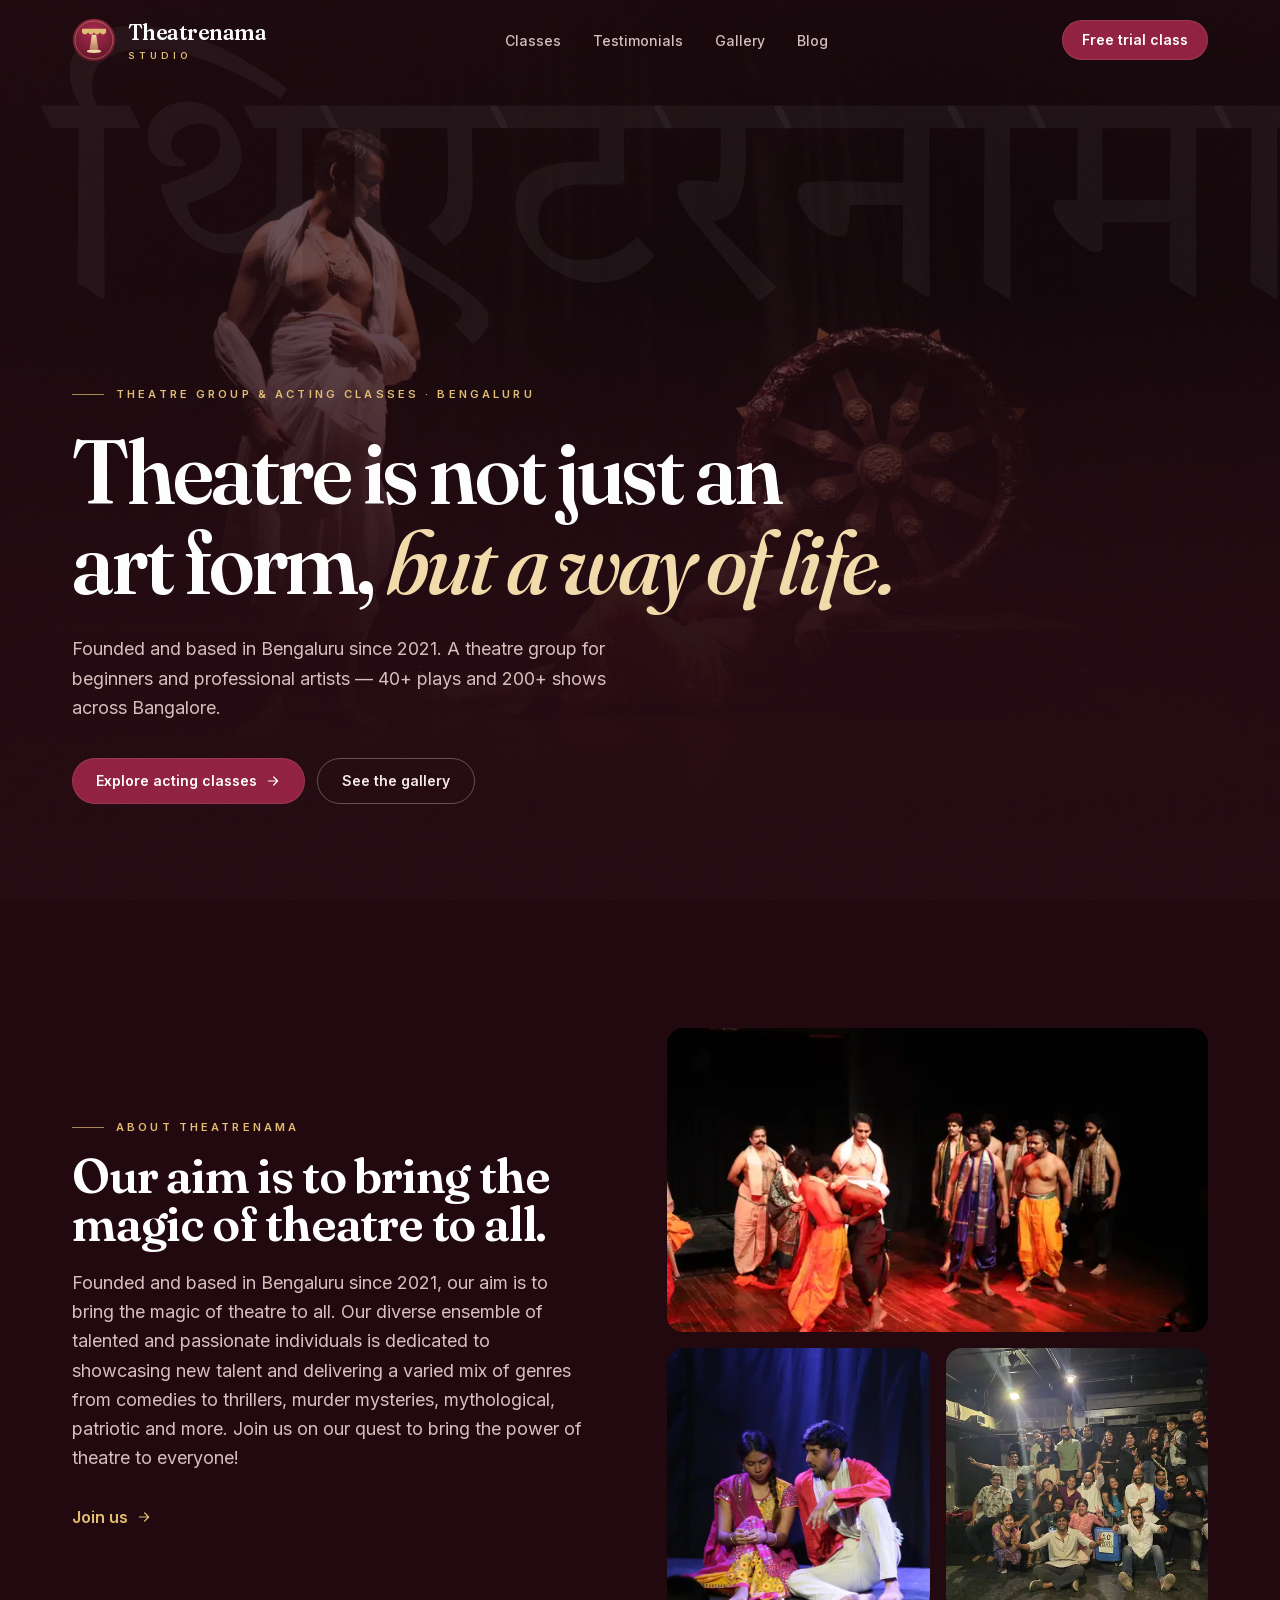
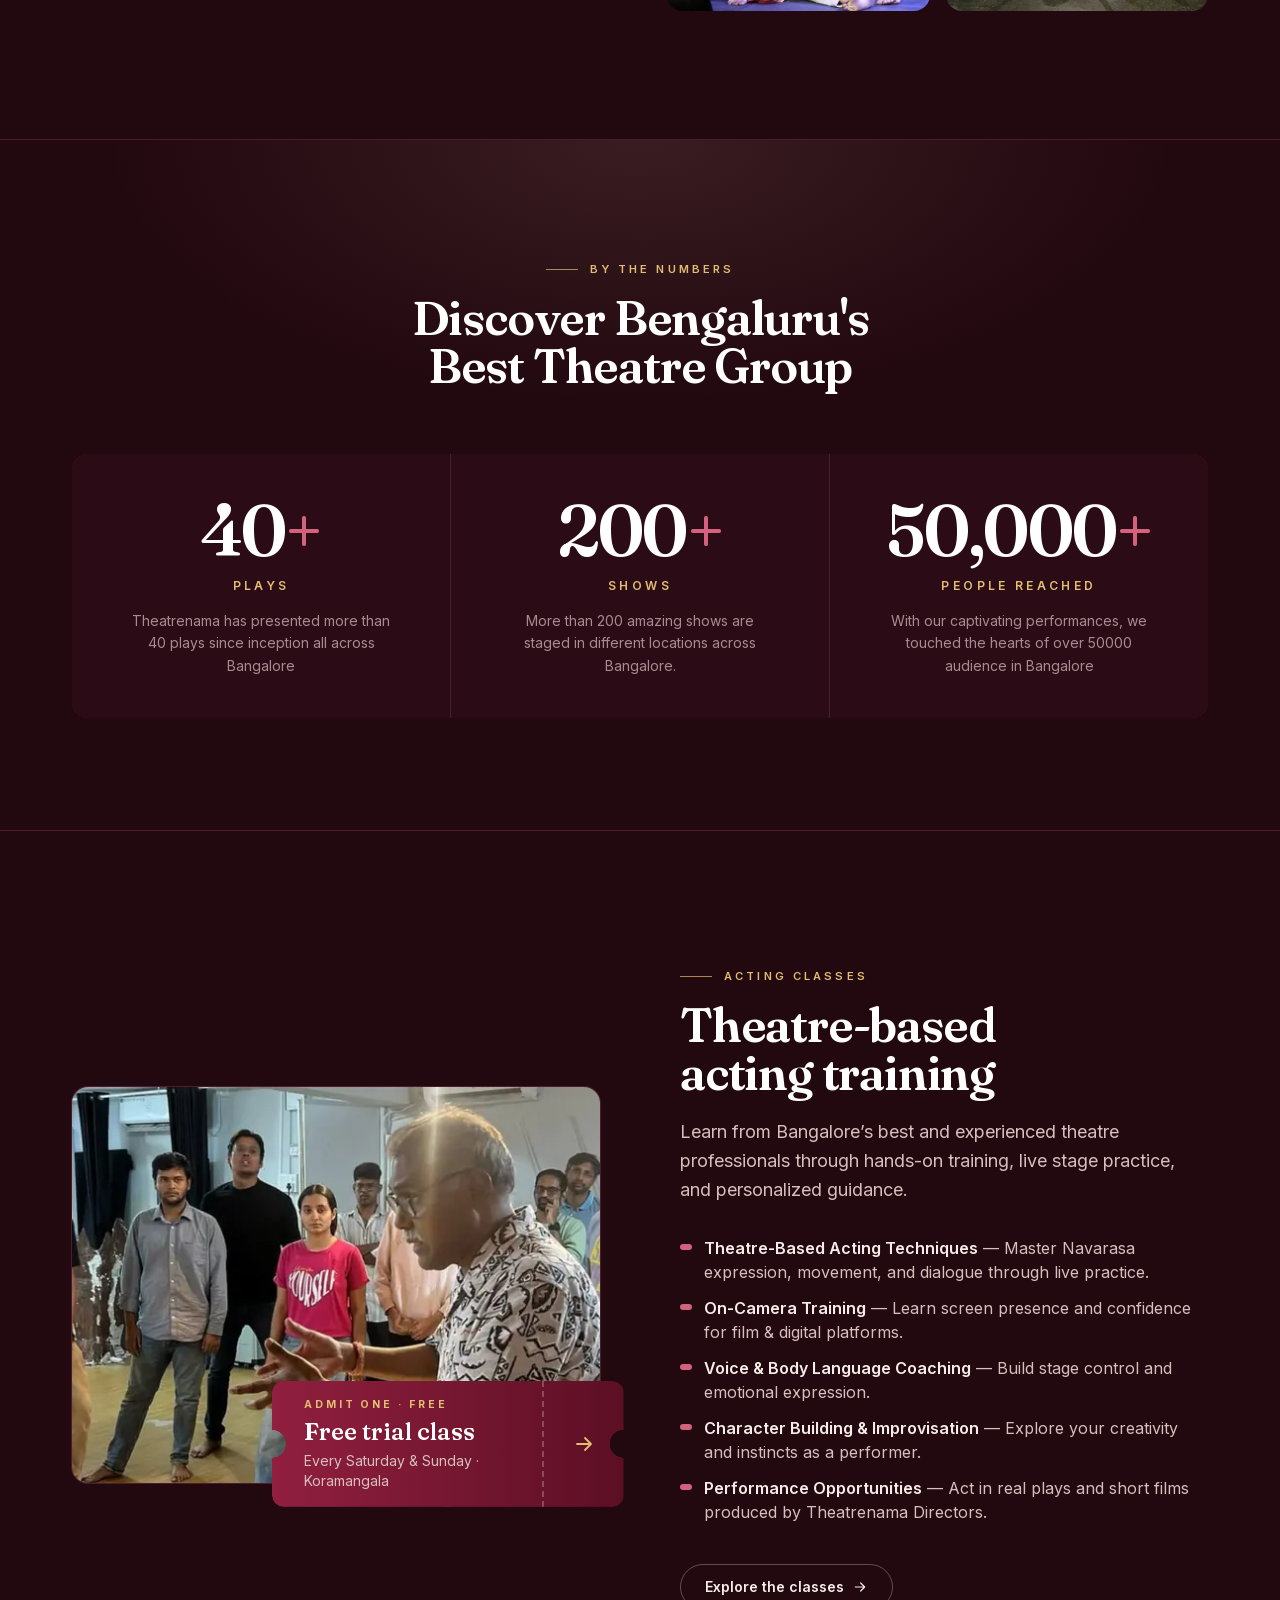
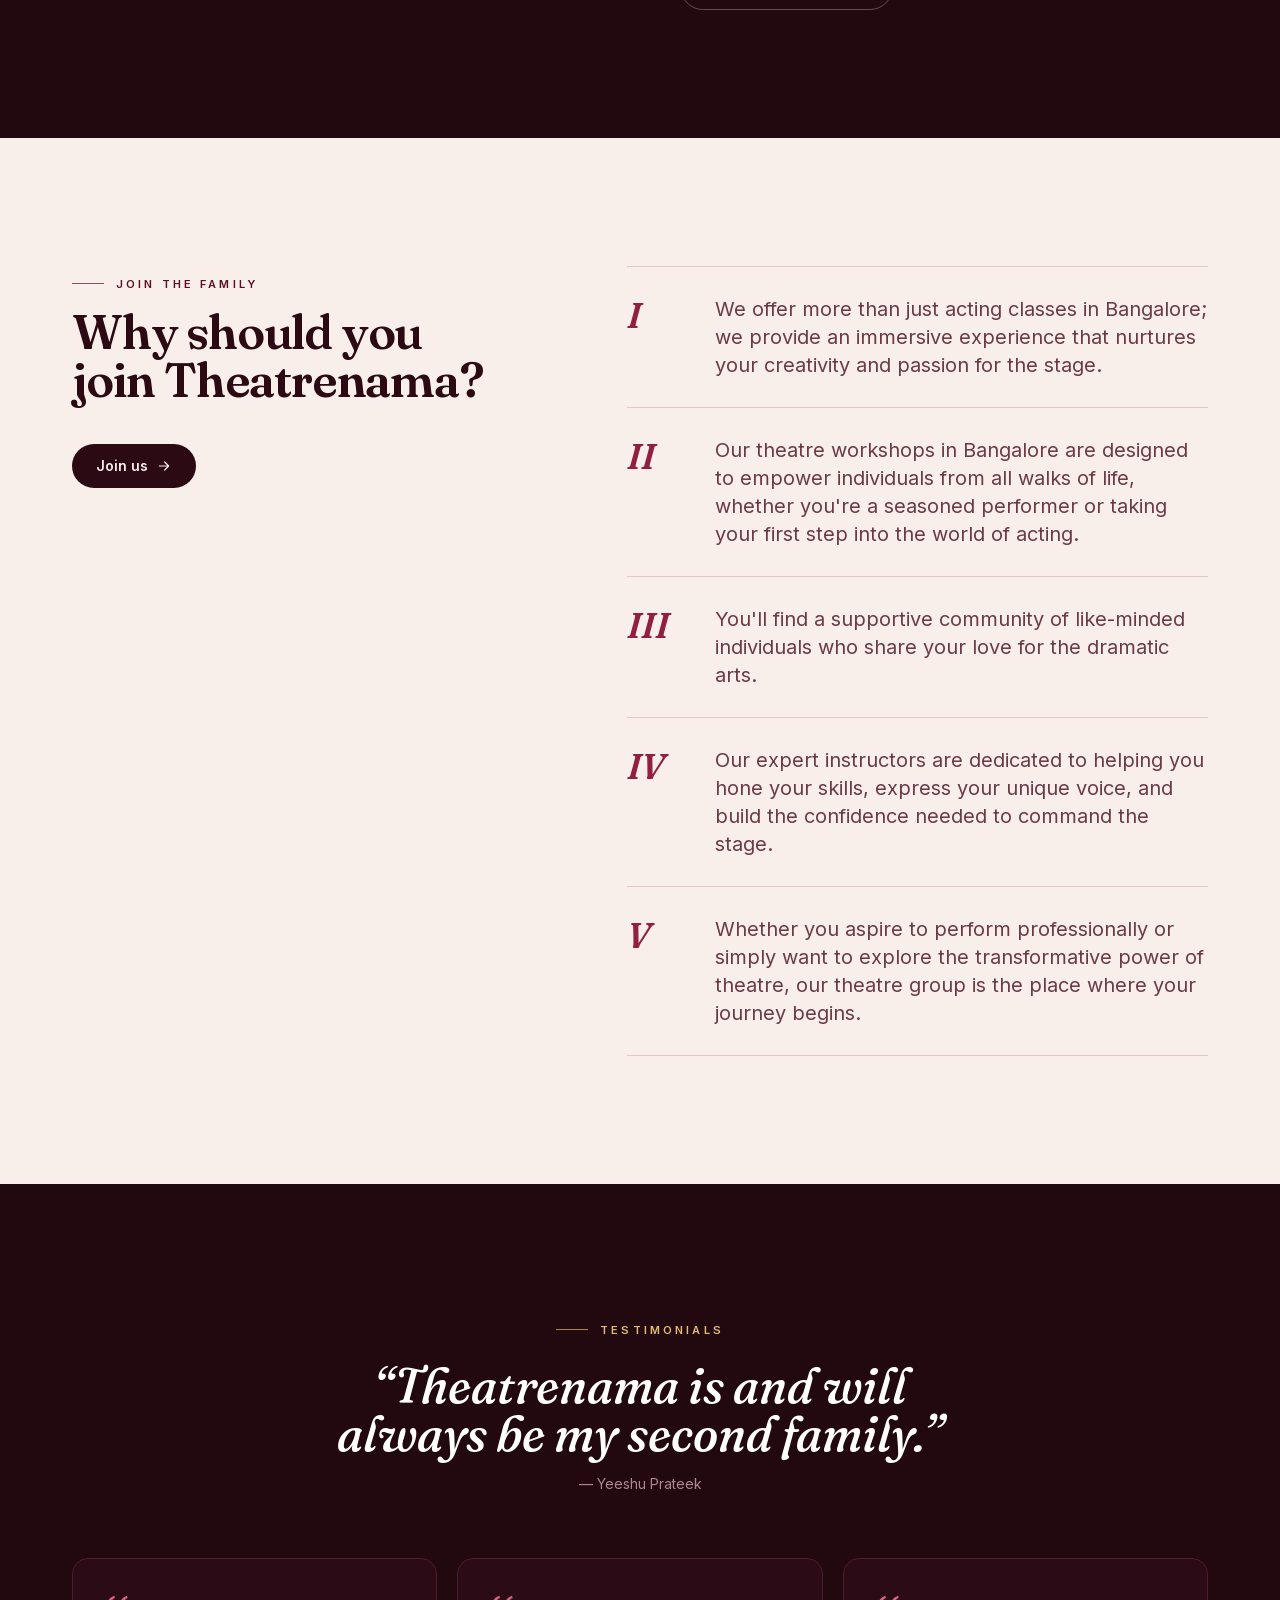
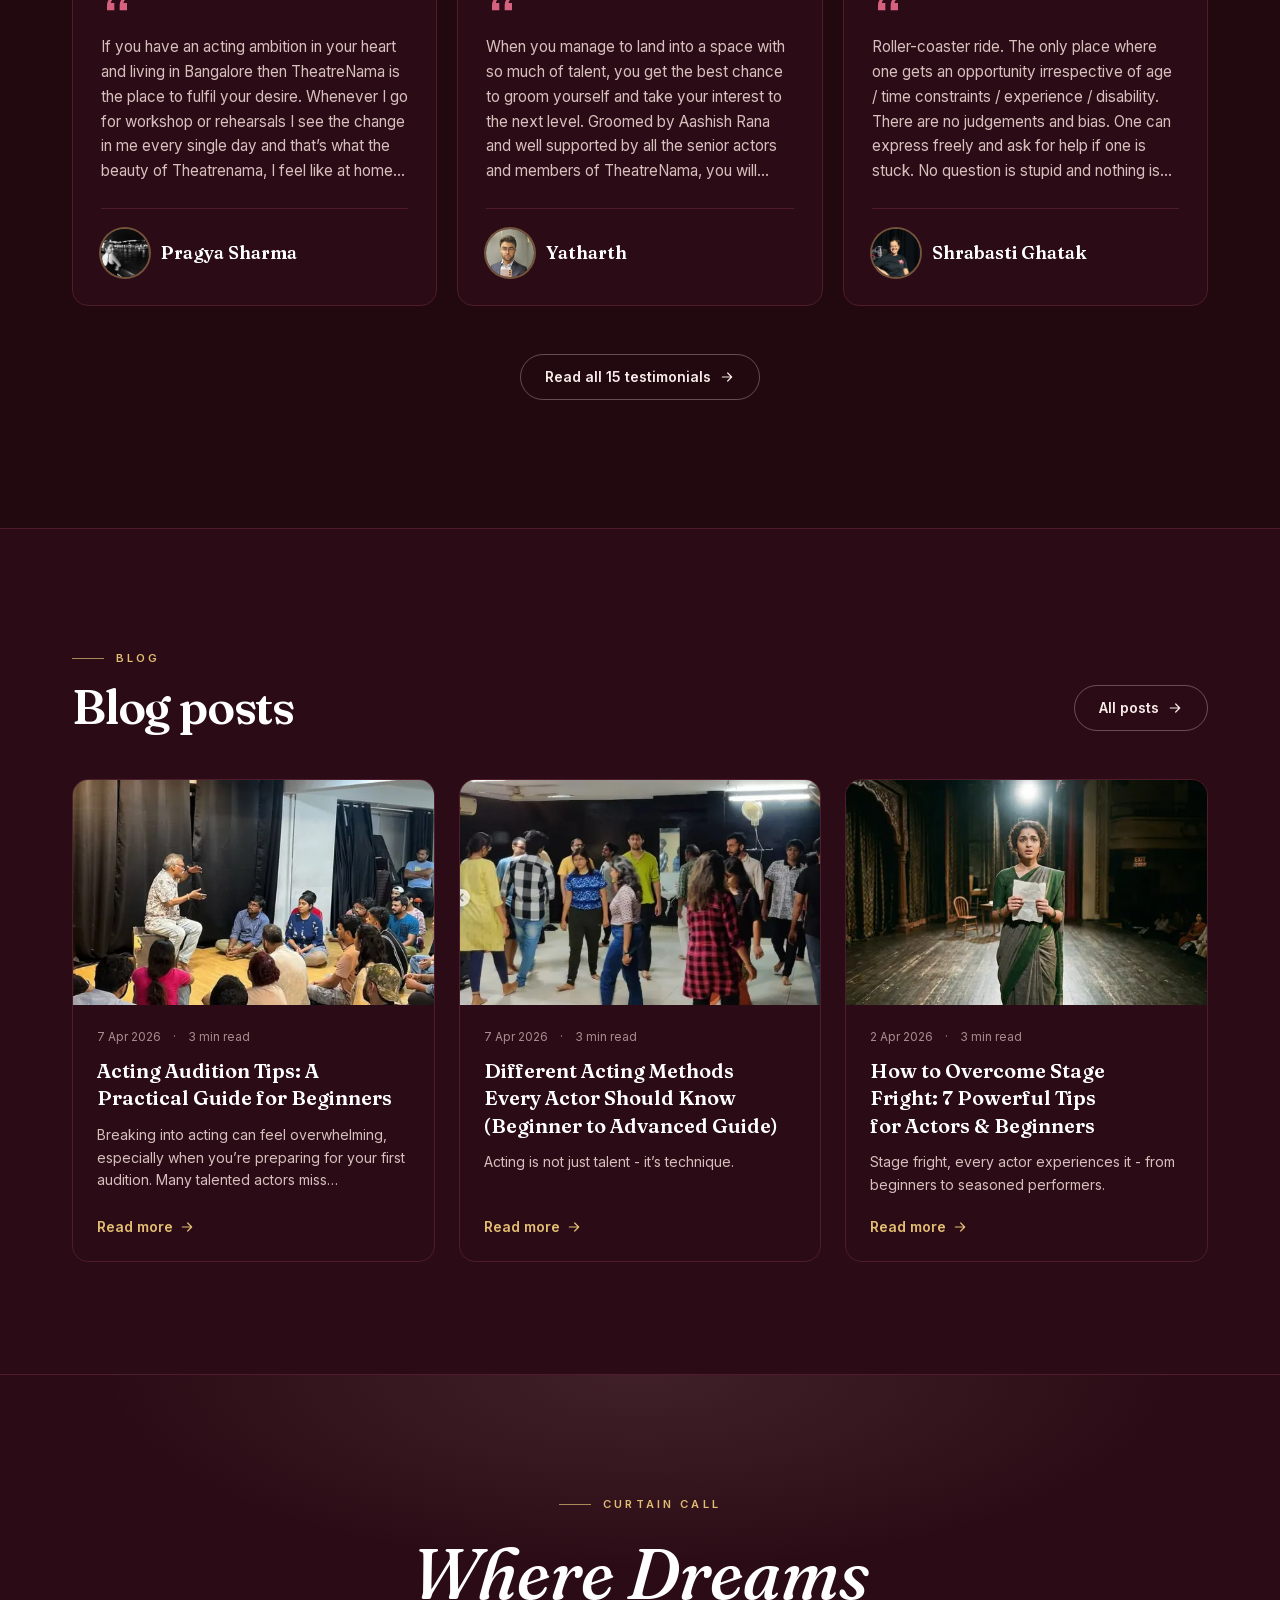
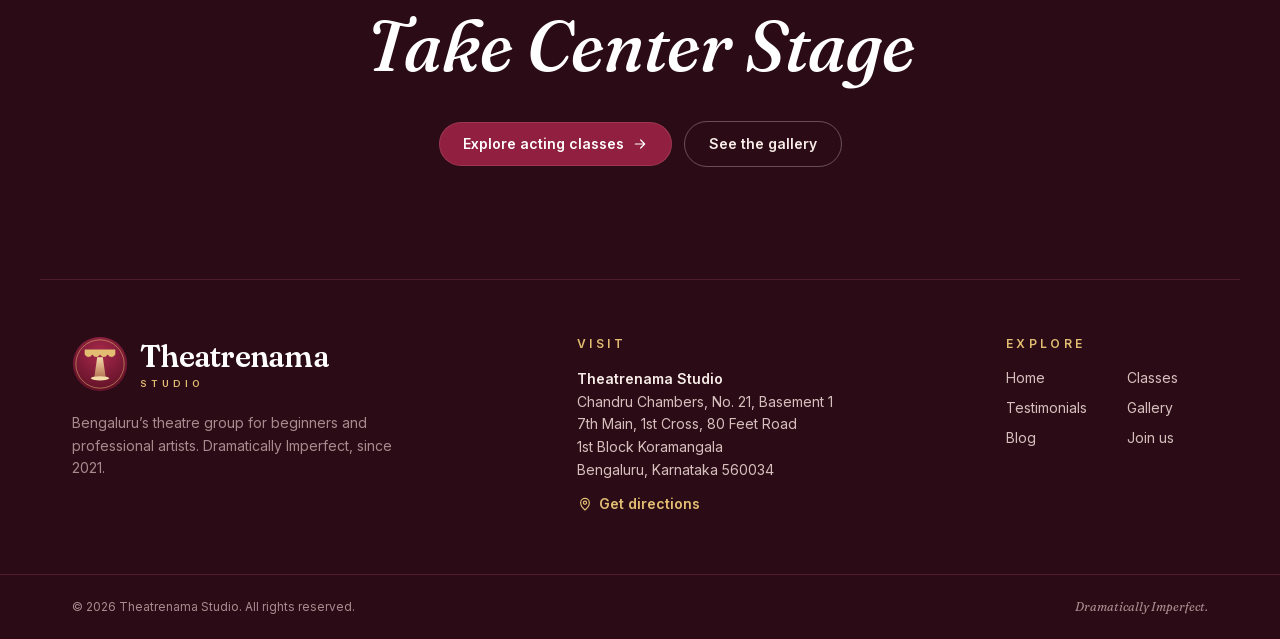
==== commit 6ebb8c3f: "Deploy 2026-10-16 20:04 UTC Built from the microSaas monorepo (apps/theatrenamastudio).  Co-Authored" ====
--- a/index.html
+++ b/index.html
@@ -1 +1 @@
-<!DOCTYPE html><html lang="en-IN" class="__variable_3ef085 __variable_d8ebd1 __variable_57bfc7"><head><meta charSet="utf-8"/><meta name="viewport" content="width=device-width, initial-scale=1"/><link rel="preload" as="image" href="/icons/mark-caf1511f.svg"/><link rel="preload" as="image" imageSrcSet="/media/gallery/g02-640.webp 640w, /media/gallery/g02-1600.webp 1600w, /media/gallery/g02-2400.webp 2400w" imageSizes="100vw"/><link rel="stylesheet" href="/_next/static/css/923971661e43271f.css" data-precedence="next"/><link rel="preload" as="script" fetchPriority="low" href="/_next/static/chunks/webpack-bf4ab1a71f17e4b8.js"/><script src="/_next/static/chunks/5b8f0dd8-e7ec6d33186a94db.js" async=""></script><script src="/_next/static/chunks/749-aa29c64bf0659a27.js" async=""></script><script src="/_next/static/chunks/main-app-c1b3ed4e00259830.js" async=""></script><script src="/_next/static/chunks/411-e05764ad5c6e83b8.js" async=""></script><script src="/_next/static/chunks/app/page-c9deecc889ed3c1e.js" async=""></script><script src="/_next/static/chunks/app/layout-9ef171c001b9f80b.js" async=""></script><meta name="theme-color" content="#22080f"/><meta name="color-scheme" content="dark"/><title>Theatrenama Studio — Theatre Group &amp; Acting Classes in Bangalore</title><meta name="description" content="Theatrenama is a theatre group in Bangalore for beginners and professional artists. Theatre and acting classes in Koramangala with experienced theatre instructors — free trial class every Saturday &amp; Sunday."/><meta name="application-name" content="Theatrenama Studio"/><meta name="keywords" content="theatre group in Bangalore,acting classes in Bangalore,acting classes Koramangala,theatre workshop Bangalore,Hindi theatre Bangalore,weekend acting classes Bangalore,free trial acting class,Theatrenama"/><link rel="canonical" href="https://theatrenamastudio.com/"/><meta name="format-detection" content="telephone=no"/><meta property="og:title" content="Theatrenama Studio — Theatre group &amp; acting classes in Bengaluru"/><meta property="og:description" content="Theatrenama is a theatre group in Bangalore for beginners and professional artists. Theatre and acting classes in Koramangala with experienced theatre instructors — free trial class every Saturday &amp; Sunday."/><meta property="og:site_name" content="Theatrenama Studio"/><meta property="og:locale" content="en_IN"/><meta property="og:image" content="https://theatrenamastudio.com/icons/og-cbc54ce6.png"/><meta property="og:image:width" content="1200"/><meta property="og:image:height" content="630"/><meta property="og:image:alt" content="Theatrenama Studio — Dramatically Imperfect"/><meta property="og:type" content="website"/><meta name="twitter:card" content="summary_large_image"/><meta name="twitter:title" content="Theatrenama Studio — Theatre group &amp; acting classes in Bengaluru"/><meta name="twitter:description" content="Theatrenama is a theatre group in Bangalore for beginners and professional artists. Theatre and acting classes in Koramangala with experienced theatre instructors — free trial class every Saturday &amp; Sunday."/><meta name="twitter:image" content="https://theatrenamastudio.com/icons/og-cbc54ce6.png"/><meta name="twitter:image:width" content="1200"/><meta name="twitter:image:height" content="630"/><meta name="twitter:image:alt" content="Theatrenama Studio — Dramatically Imperfect"/><link rel="icon" href="/icons/mark-caf1511f.svg" type="image/svg+xml"/><link rel="icon" href="/icons/favicon-e4a81125.ico" sizes="16x16 32x32 48x48"/><link rel="icon" href="/icons/favicon-32-2e01f9f1.png" sizes="32x32" type="image/png"/><link rel="icon" href="/icons/favicon-192-a8332206.png" sizes="192x192" type="image/png"/><link rel="apple-touch-icon" href="/icons/apple-touch-icon-4c5cb2af.png" sizes="180x180"/><script src="/_next/static/chunks/polyfills-42372ed130431b0a.js" noModule=""></script></head><body class="grain min-h-screen"><a href="#main" class="sr-only z-[80] rounded-full bg-burgundy px-5 py-3 text-sm font-semibold text-white focus:not-sr-only focus:fixed focus:left-4 focus:top-4">Skip to content</a><header class="fixed inset-x-0 top-0 z-40 border-b transition-[background-color,border-color,backdrop-filter] duration-300 border-transparent"><div class="shell flex h-16 items-center justify-between gap-4 lg:h-20"><a class="-ml-1 rounded-lg p-1" aria-label="Theatrenama Studio — home" href="/"><span class="flex items-center gap-3"><img src="/icons/mark-caf1511f.svg" alt="" width="64" height="64" class="h-10 w-10 lg:h-11 lg:w-11"/><span class="flex flex-col leading-none"><span class="font-display font-semibold tracking-tight text-white text-xl lg:text-[1.35rem]">Theatrenama</span><span class="mt-1 text-[0.6rem] font-semibold uppercase tracking-[0.42em] text-brass">Studio</span></span></span></a><nav aria-label="Main" class="hidden lg:block"><ul class="flex items-center gap-1"><li><a class="relative rounded-full px-3.5 py-2 text-sm font-medium transition-colors text-cream-dim hover:text-white" href="/acting-classes-bengaluru/">Classes</a></li><li><a class="relative rounded-full px-3.5 py-2 text-sm font-medium transition-colors text-cream-dim hover:text-white" href="/our-shows/">Shows</a></li><li><a class="relative rounded-full px-3.5 py-2 text-sm font-medium transition-colors text-cream-dim hover:text-white" href="/testimonials/">Testimonials</a></li><li><a class="relative rounded-full px-3.5 py-2 text-sm font-medium transition-colors text-cream-dim hover:text-white" href="/gallery/">Gallery</a></li><li><a class="relative rounded-full px-3.5 py-2 text-sm font-medium transition-colors text-cream-dim hover:text-white" href="/blog/">Blog</a></li></ul></nav><div class="flex items-center gap-2"><a class="btn-primary hidden !px-5 !py-2.5 sm:inline-flex" href="/acting-classes-bengaluru/#trial">Free trial class</a><button type="button" aria-expanded="false" aria-controls="curtain-menu" aria-label="Open menu" class="grid h-11 w-11 place-items-center rounded-full border border-cream/20 text-cream transition hover:border-cream/60 lg:hidden"><svg viewBox="0 0 24 24" class="h-5 w-5" fill="none" stroke="currentColor" stroke-width="1.8" stroke-linecap="round" stroke-linejoin="round" aria-hidden="true"><path d="M4 7h16 M4 12h16 M4 17h10"></path></svg></button></div></div></header><div id="curtain-menu" class="fixed inset-0 z-30 lg:hidden invisible delay-500" aria-hidden="true"><div class="absolute inset-y-0 w-1/2 bg-[repeating-linear-gradient(90deg,#4a0b1d_0_14px,#6e1430_14px_30px,#4a0b1d_30px_44px)] transition-transform duration-500 ease-[cubic-bezier(.7,0,.2,1)] left-0 shadow-[inset_-30px_0_60px_rgba(20,3,8,0.6)] -translate-x-full"></div><div class="absolute inset-y-0 w-1/2 bg-[repeating-linear-gradient(90deg,#4a0b1d_0_14px,#6e1430_14px_30px,#4a0b1d_30px_44px)] transition-transform duration-500 ease-[cubic-bezier(.7,0,.2,1)] right-0 shadow-[inset_30px_0_60px_rgba(20,3,8,0.6)] translate-x-full"></div><div class="absolute inset-0 bg-gradient-to-b from-wine/70 via-wine/25 to-wine/80"></div><nav aria-label="Mobile" class="relative flex h-full flex-col items-center justify-center gap-1 px-6 pt-16 text-center transition-opacity duration-300 opacity-0"><a tabindex="-1" aria-current="page" class="font-display text-3xl leading-snug transition hover:text-brass-light text-brass-light" href="/">Home</a><a tabindex="-1" class="font-display text-3xl leading-snug transition hover:text-brass-light text-white/90" href="/acting-classes-bengaluru/">Classes</a><a tabindex="-1" class="font-display text-3xl leading-snug transition hover:text-brass-light text-white/90" href="/our-shows/">Shows</a><a tabindex="-1" class="font-display text-3xl leading-snug transition hover:text-brass-light text-white/90" href="/testimonials/">Testimonials</a><a tabindex="-1" class="font-display text-3xl leading-snug transition hover:text-brass-light text-white/90" href="/gallery/">Gallery</a><a tabindex="-1" class="font-display text-3xl leading-snug transition hover:text-brass-light text-white/90" href="/blog/">Blog</a><a tabindex="-1" class="font-display text-3xl leading-snug transition hover:text-brass-light text-white/90" href="/join-us/">Join us</a><a tabindex="-1" class="mt-8 inline-flex items-center gap-2 rounded-full bg-cream px-6 py-3 text-sm font-semibold text-burgundy-deep" href="/acting-classes-bengaluru/#trial">Free trial class<svg viewBox="0 0 24 24" class="h-4 w-4" fill="none" stroke="currentColor" stroke-width="1.8" stroke-linecap="round" stroke-linejoin="round" aria-hidden="true"><path d="M5 12h14 M13 6l6 6-6 6"></path></svg></a></nav></div><main id="main"><section class="relative isolate flex min-h-[100svh] items-end overflow-hidden"><img src="/media/gallery/g02-640.webp" srcSet="/media/gallery/g02-640.webp 640w, /media/gallery/g02-1600.webp 1600w, /media/gallery/g02-2400.webp 2400w" sizes="100vw" width="6000" height="4000" alt="Maharathi scene" class="absolute inset-0 -z-20 h-full w-full object-cover object-[64%_50%] lg:object-center" loading="eager" decoding="sync" fetchpriority="high"/><div class="absolute inset-0 -z-10 bg-burgundy-deep/35 mix-blend-multiply"></div><div class="absolute inset-0 -z-10 bg-[linear-gradient(to_top,#22080f_6%,rgba(34,8,15,0.86)_34%,rgba(34,8,15,0.35)_68%,rgba(34,8,15,0.55))]"></div><div class="absolute inset-0 -z-10 bg-[radial-gradient(70%_60%_at_70%_20%,transparent,rgba(34,8,15,0.55))]"></div><p aria-hidden="true" class="pointer-events-none absolute -right-6 top-20 -z-10 select-none font-deva text-[30vw] leading-none text-white/[0.045] sm:top-16 lg:text-[19rem]">थिएटरनामा</p><div class="shell pb-14 pt-36 sm:pb-20 lg:pb-24"><h1 class="kicker">Theatre group &amp; acting classes · Bengaluru</h1><p class="mt-6 max-w-5xl font-display text-[2.9rem] font-semibold leading-[0.98] tracking-tight text-white text-balance sm:text-7xl lg:text-[5.6rem]">Theatre is not just an art form, <em class="font-medium text-brass-light">but a way of life.</em></p><p class="mt-7 max-w-xl text-lg leading-relaxed text-cream-dim text-pretty">Founded and based in Bengaluru since 2021. A theatre group for beginners and professional artists — 40+ plays and 200+ shows across Bangalore.</p><div class="mt-9 flex flex-wrap gap-3"><a class="btn-primary" href="/acting-classes-bengaluru/">Explore acting classes<svg viewBox="0 0 24 24" class="h-4 w-4" fill="none" stroke="currentColor" stroke-width="1.8" stroke-linecap="round" stroke-linejoin="round" aria-hidden="true"><path d="M5 12h14 M13 6l6 6-6 6"></path></svg></a><a class="btn-ghost" href="/our-shows/">See our shows</a></div></div></section><div class="relative overflow-hidden border-y border-wine-line bg-wine-2 py-6" aria-hidden="true"><div class="flex w-max animate-marquee"><ul class="flex shrink-0 items-center"><li class="flex items-center"><span class="whitespace-nowrap px-6 font-display text-3xl italic sm:text-4xl text-cream">Aashadh ka ek din</span><span class="text-burgundy-light" aria-hidden="true">✦</span></li><li class="flex items-center"><span class="whitespace-nowrap px-6 font-display text-3xl italic sm:text-4xl text-transparent [-webkit-text-stroke:1px_rgba(247,236,232,0.55)]">Laddu</span><span class="text-burgundy-light" aria-hidden="true">✦</span></li><li class="flex items-center"><span class="whitespace-nowrap px-6 font-display text-3xl italic sm:text-4xl text-cream">Ilhaam</span><span class="text-burgundy-light" aria-hidden="true">✦</span></li><li class="flex items-center"><span class="whitespace-nowrap px-6 font-display text-3xl italic sm:text-4xl text-transparent [-webkit-text-stroke:1px_rgba(247,236,232,0.55)]">Tax Free</span><span class="text-burgundy-light" aria-hidden="true">✦</span></li><li class="flex items-center"><span class="whitespace-nowrap px-6 font-display text-3xl italic sm:text-4xl text-cream">Naagmandal</span><span class="text-burgundy-light" aria-hidden="true">✦</span></li><li class="flex items-center"><span class="whitespace-nowrap px-6 font-display text-3xl italic sm:text-4xl text-transparent [-webkit-text-stroke:1px_rgba(247,236,232,0.55)]">Paara</span><span class="text-burgundy-light" aria-hidden="true">✦</span></li><li class="flex items-center"><span class="whitespace-nowrap px-6 font-display text-3xl italic sm:text-4xl text-cream">Sherlock Holmes &amp; the case of the vanishing author</span><span class="text-burgundy-light" aria-hidden="true">✦</span></li><li class="flex items-center"><span class="whitespace-nowrap px-6 font-display text-3xl italic sm:text-4xl text-transparent [-webkit-text-stroke:1px_rgba(247,236,232,0.55)]">Digdarshak</span><span class="text-burgundy-light" aria-hidden="true">✦</span></li><li class="flex items-center"><span class="whitespace-nowrap px-6 font-display text-3xl italic sm:text-4xl text-cream">Akelapan</span><span class="text-burgundy-light" aria-hidden="true">✦</span></li><li class="flex items-center"><span class="whitespace-nowrap px-6 font-display text-3xl italic sm:text-4xl text-transparent [-webkit-text-stroke:1px_rgba(247,236,232,0.55)]">Pagla Ghoda</span><span class="text-burgundy-light" aria-hidden="true">✦</span></li><li class="flex items-center"><span class="whitespace-nowrap px-6 font-display text-3xl italic sm:text-4xl text-cream">Janch Padtaal</span><span class="text-burgundy-light" aria-hidden="true">✦</span></li><li class="flex items-center"><span class="whitespace-nowrap px-6 font-display text-3xl italic sm:text-4xl text-transparent [-webkit-text-stroke:1px_rgba(247,236,232,0.55)]">Refund</span><span class="text-burgundy-light" aria-hidden="true">✦</span></li><li class="flex items-center"><span class="whitespace-nowrap px-6 font-display text-3xl italic sm:text-4xl text-cream">Paying Guest</span><span class="text-burgundy-light" aria-hidden="true">✦</span></li><li class="flex items-center"><span class="whitespace-nowrap px-6 font-display text-3xl italic sm:text-4xl text-transparent [-webkit-text-stroke:1px_rgba(247,236,232,0.55)]">Suno toh sahi</span><span class="text-burgundy-light" aria-hidden="true">✦</span></li><li class="flex items-center"><span class="whitespace-nowrap px-6 font-display text-3xl italic sm:text-4xl text-cream">Saiyyan Bhaye Kotwal</span><span class="text-burgundy-light" aria-hidden="true">✦</span></li><li class="flex items-center"><span class="whitespace-nowrap px-6 font-display text-3xl italic sm:text-4xl text-transparent [-webkit-text-stroke:1px_rgba(247,236,232,0.55)]">Govind</span><span class="text-burgundy-light" aria-hidden="true">✦</span></li><li class="flex items-center"><span class="whitespace-nowrap px-6 font-display text-3xl italic sm:text-4xl text-cream">31st February</span><span class="text-burgundy-light" aria-hidden="true">✦</span></li><li class="flex items-center"><span class="whitespace-nowrap px-6 font-display text-3xl italic sm:text-4xl text-transparent [-webkit-text-stroke:1px_rgba(247,236,232,0.55)]">Taj Mahal ka tender</span><span class="text-burgundy-light" aria-hidden="true">✦</span></li><li class="flex items-center"><span class="whitespace-nowrap px-6 font-display text-3xl italic sm:text-4xl text-cream">Proposal</span><span class="text-burgundy-light" aria-hidden="true">✦</span></li><li class="flex items-center"><span class="whitespace-nowrap px-6 font-display text-3xl italic sm:text-4xl text-transparent [-webkit-text-stroke:1px_rgba(247,236,232,0.55)]">Bali aur shambhu</span><span class="text-burgundy-light" aria-hidden="true">✦</span></li><li class="flex items-center"><span class="whitespace-nowrap px-6 font-display text-3xl italic sm:text-4xl text-cream">Can’t pay? Won’t pay!</span><span class="text-burgundy-light" aria-hidden="true">✦</span></li><li class="flex items-center"><span class="whitespace-nowrap px-6 font-display text-3xl italic sm:text-4xl text-transparent [-webkit-text-stroke:1px_rgba(247,236,232,0.55)]">Gaj foot inch</span><span class="text-burgundy-light" aria-hidden="true">✦</span></li><li class="flex items-center"><span class="whitespace-nowrap px-6 font-display text-3xl italic sm:text-4xl text-cream">Aparadhi naanalla..!!</span><span class="text-burgundy-light" aria-hidden="true">✦</span></li><li class="flex items-center"><span class="whitespace-nowrap px-6 font-display text-3xl italic sm:text-4xl text-transparent [-webkit-text-stroke:1px_rgba(247,236,232,0.55)]">Moteram ka satyagrah</span><span class="text-burgundy-light" aria-hidden="true">✦</span></li><li class="flex items-center"><span class="whitespace-nowrap px-6 font-display text-3xl italic sm:text-4xl text-cream">Ambedkar aur Gandhi</span><span class="text-burgundy-light" aria-hidden="true">✦</span></li><li class="flex items-center"><span class="whitespace-nowrap px-6 font-display text-3xl italic sm:text-4xl text-transparent [-webkit-text-stroke:1px_rgba(247,236,232,0.55)]">Chhapra ke deewaaney</span><span class="text-burgundy-light" aria-hidden="true">✦</span></li><li class="flex items-center"><span class="whitespace-nowrap px-6 font-display text-3xl italic sm:text-4xl text-cream">Maharathi</span><span class="text-burgundy-light" aria-hidden="true">✦</span></li><li class="flex items-center"><span class="whitespace-nowrap px-6 font-display text-3xl italic sm:text-4xl text-transparent [-webkit-text-stroke:1px_rgba(247,236,232,0.55)]">The Interview</span><span class="text-burgundy-light" aria-hidden="true">✦</span></li><li class="flex items-center"><span class="whitespace-nowrap px-6 font-display text-3xl italic sm:text-4xl text-cream">Gagan Damama Bajyo</span><span class="text-burgundy-light" aria-hidden="true">✦</span></li><li class="flex items-center"><span class="whitespace-nowrap px-6 font-display text-3xl italic sm:text-4xl text-transparent [-webkit-text-stroke:1px_rgba(247,236,232,0.55)]">Aisa Kehte Hain</span><span class="text-burgundy-light" aria-hidden="true">✦</span></li><li class="flex items-center"><span class="whitespace-nowrap px-6 font-display text-3xl italic sm:text-4xl text-cream">Court Martial</span><span class="text-burgundy-light" aria-hidden="true">✦</span></li><li class="flex items-center"><span class="whitespace-nowrap px-6 font-display text-3xl italic sm:text-4xl text-transparent [-webkit-text-stroke:1px_rgba(247,236,232,0.55)]">12 Angry Women</span><span class="text-burgundy-light" aria-hidden="true">✦</span></li><li class="flex items-center"><span class="whitespace-nowrap px-6 font-display text-3xl italic sm:text-4xl text-cream">Deluxe Hair Cutting Saloon</span><span class="text-burgundy-light" aria-hidden="true">✦</span></li><li class="flex items-center"><span class="whitespace-nowrap px-6 font-display text-3xl italic sm:text-4xl text-transparent [-webkit-text-stroke:1px_rgba(247,236,232,0.55)]">Family</span><span class="text-burgundy-light" aria-hidden="true">✦</span></li><li class="flex items-center"><span class="whitespace-nowrap px-6 font-display text-3xl italic sm:text-4xl text-cream">Tamasha-e-media</span><span class="text-burgundy-light" aria-hidden="true">✦</span></li><li class="flex items-center"><span class="whitespace-nowrap px-6 font-display text-3xl italic sm:text-4xl text-transparent [-webkit-text-stroke:1px_rgba(247,236,232,0.55)]">Mera Wajood</span><span class="text-burgundy-light" aria-hidden="true">✦</span></li><li class="flex items-center"><span class="whitespace-nowrap px-6 font-display text-3xl italic sm:text-4xl text-cream">Pocketmaar Drama Company</span><span class="text-burgundy-light" aria-hidden="true">✦</span></li><li class="flex items-center"><span class="whitespace-nowrap px-6 font-display text-3xl italic sm:text-4xl text-transparent [-webkit-text-stroke:1px_rgba(247,236,232,0.55)]">Tamashey ka baazigar</span><span class="text-burgundy-light" aria-hidden="true">✦</span></li><li class="flex items-center"><span class="whitespace-nowrap px-6 font-display text-3xl italic sm:text-4xl text-cream">Birjees qadar ka kunba</span><span class="text-burgundy-light" aria-hidden="true">✦</span></li><li class="flex items-center"><span class="whitespace-nowrap px-6 font-display text-3xl italic sm:text-4xl text-transparent [-webkit-text-stroke:1px_rgba(247,236,232,0.55)]">Jab shahar humara sota hai</span><span class="text-burgundy-light" aria-hidden="true">✦</span></li><li class="flex items-center"><span class="whitespace-nowrap px-6 font-display text-3xl italic sm:text-4xl text-cream">Hi! Handsome</span><span class="text-burgundy-light" aria-hidden="true">✦</span></li><li class="flex items-center"><span class="whitespace-nowrap px-6 font-display text-3xl italic sm:text-4xl text-transparent [-webkit-text-stroke:1px_rgba(247,236,232,0.55)]">Chuhal</span><span class="text-burgundy-light" aria-hidden="true">✦</span></li><li class="flex items-center"><span class="whitespace-nowrap px-6 font-display text-3xl italic sm:text-4xl text-cream">Woh ab bhi pukarta hai</span><span class="text-burgundy-light" aria-hidden="true">✦</span></li><li class="flex items-center"><span class="whitespace-nowrap px-6 font-display text-3xl italic sm:text-4xl text-transparent [-webkit-text-stroke:1px_rgba(247,236,232,0.55)]">Canvas ki maut</span><span class="text-burgundy-light" aria-hidden="true">✦</span></li></ul><ul class="flex shrink-0 items-center"><li class="flex items-center"><span class="whitespace-nowrap px-6 font-display text-3xl italic sm:text-4xl text-cream">Aashadh ka ek din</span><span class="text-burgundy-light" aria-hidden="true">✦</span></li><li class="flex items-center"><span class="whitespace-nowrap px-6 font-display text-3xl italic sm:text-4xl text-transparent [-webkit-text-stroke:1px_rgba(247,236,232,0.55)]">Laddu</span><span class="text-burgundy-light" aria-hidden="true">✦</span></li><li class="flex items-center"><span class="whitespace-nowrap px-6 font-display text-3xl italic sm:text-4xl text-cream">Ilhaam</span><span class="text-burgundy-light" aria-hidden="true">✦</span></li><li class="flex items-center"><span class="whitespace-nowrap px-6 font-display text-3xl italic sm:text-4xl text-transparent [-webkit-text-stroke:1px_rgba(247,236,232,0.55)]">Tax Free</span><span class="text-burgundy-light" aria-hidden="true">✦</span></li><li class="flex items-center"><span class="whitespace-nowrap px-6 font-display text-3xl italic sm:text-4xl text-cream">Naagmandal</span><span class="text-burgundy-light" aria-hidden="true">✦</span></li><li class="flex items-center"><span class="whitespace-nowrap px-6 font-display text-3xl italic sm:text-4xl text-transparent [-webkit-text-stroke:1px_rgba(247,236,232,0.55)]">Paara</span><span class="text-burgundy-light" aria-hidden="true">✦</span></li><li class="flex items-center"><span class="whitespace-nowrap px-6 font-display text-3xl italic sm:text-4xl text-cream">Sherlock Holmes &amp; the case of the vanishing author</span><span class="text-burgundy-light" aria-hidden="true">✦</span></li><li class="flex items-center"><span class="whitespace-nowrap px-6 font-display text-3xl italic sm:text-4xl text-transparent [-webkit-text-stroke:1px_rgba(247,236,232,0.55)]">Digdarshak</span><span class="text-burgundy-light" aria-hidden="true">✦</span></li><li class="flex items-center"><span class="whitespace-nowrap px-6 font-display text-3xl italic sm:text-4xl text-cream">Akelapan</span><span class="text-burgundy-light" aria-hidden="true">✦</span></li><li class="flex items-center"><span class="whitespace-nowrap px-6 font-display text-3xl italic sm:text-4xl text-transparent [-webkit-text-stroke:1px_rgba(247,236,232,0.55)]">Pagla Ghoda</span><span class="text-burgundy-light" aria-hidden="true">✦</span></li><li class="flex items-center"><span class="whitespace-nowrap px-6 font-display text-3xl italic sm:text-4xl text-cream">Janch Padtaal</span><span class="text-burgundy-light" aria-hidden="true">✦</span></li><li class="flex items-center"><span class="whitespace-nowrap px-6 font-display text-3xl italic sm:text-4xl text-transparent [-webkit-text-stroke:1px_rgba(247,236,232,0.55)]">Refund</span><span class="text-burgundy-light" aria-hidden="true">✦</span></li><li class="flex items-center"><span class="whitespace-nowrap px-6 font-display text-3xl italic sm:text-4xl text-cream">Paying Guest</span><span class="text-burgundy-light" aria-hidden="true">✦</span></li><li class="flex items-center"><span class="whitespace-nowrap px-6 font-display text-3xl italic sm:text-4xl text-transparent [-webkit-text-stroke:1px_rgba(247,236,232,0.55)]">Suno toh sahi</span><span class="text-burgundy-light" aria-hidden="true">✦</span></li><li class="flex items-center"><span class="whitespace-nowrap px-6 font-display text-3xl italic sm:text-4xl text-cream">Saiyyan Bhaye Kotwal</span><span class="text-burgundy-light" aria-hidden="true">✦</span></li><li class="flex items-center"><span class="whitespace-nowrap px-6 font-display text-3xl italic sm:text-4xl text-transparent [-webkit-text-stroke:1px_rgba(247,236,232,0.55)]">Govind</span><span class="text-burgundy-light" aria-hidden="true">✦</span></li><li class="flex items-center"><span class="whitespace-nowrap px-6 font-display text-3xl italic sm:text-4xl text-cream">31st February</span><span class="text-burgundy-light" aria-hidden="true">✦</span></li><li class="flex items-center"><span class="whitespace-nowrap px-6 font-display text-3xl italic sm:text-4xl text-transparent [-webkit-text-stroke:1px_rgba(247,236,232,0.55)]">Taj Mahal ka tender</span><span class="text-burgundy-light" aria-hidden="true">✦</span></li><li class="flex items-center"><span class="whitespace-nowrap px-6 font-display text-3xl italic sm:text-4xl text-cream">Proposal</span><span class="text-burgundy-light" aria-hidden="true">✦</span></li><li class="flex items-center"><span class="whitespace-nowrap px-6 font-display text-3xl italic sm:text-4xl text-transparent [-webkit-text-stroke:1px_rgba(247,236,232,0.55)]">Bali aur shambhu</span><span class="text-burgundy-light" aria-hidden="true">✦</span></li><li class="flex items-center"><span class="whitespace-nowrap px-6 font-display text-3xl italic sm:text-4xl text-cream">Can’t pay? Won’t pay!</span><span class="text-burgundy-light" aria-hidden="true">✦</span></li><li class="flex items-center"><span class="whitespace-nowrap px-6 font-display text-3xl italic sm:text-4xl text-transparent [-webkit-text-stroke:1px_rgba(247,236,232,0.55)]">Gaj foot inch</span><span class="text-burgundy-light" aria-hidden="true">✦</span></li><li class="flex items-center"><span class="whitespace-nowrap px-6 font-display text-3xl italic sm:text-4xl text-cream">Aparadhi naanalla..!!</span><span class="text-burgundy-light" aria-hidden="true">✦</span></li><li class="flex items-center"><span class="whitespace-nowrap px-6 font-display text-3xl italic sm:text-4xl text-transparent [-webkit-text-stroke:1px_rgba(247,236,232,0.55)]">Moteram ka satyagrah</span><span class="text-burgundy-light" aria-hidden="true">✦</span></li><li class="flex items-center"><span class="whitespace-nowrap px-6 font-display text-3xl italic sm:text-4xl text-cream">Ambedkar aur Gandhi</span><span class="text-burgundy-light" aria-hidden="true">✦</span></li><li class="flex items-center"><span class="whitespace-nowrap px-6 font-display text-3xl italic sm:text-4xl text-transparent [-webkit-text-stroke:1px_rgba(247,236,232,0.55)]">Chhapra ke deewaaney</span><span class="text-burgundy-light" aria-hidden="true">✦</span></li><li class="flex items-center"><span class="whitespace-nowrap px-6 font-display text-3xl italic sm:text-4xl text-cream">Maharathi</span><span class="text-burgundy-light" aria-hidden="true">✦</span></li><li class="flex items-center"><span class="whitespace-nowrap px-6 font-display text-3xl italic sm:text-4xl text-transparent [-webkit-text-stroke:1px_rgba(247,236,232,0.55)]">The Interview</span><span class="text-burgundy-light" aria-hidden="true">✦</span></li><li class="flex items-center"><span class="whitespace-nowrap px-6 font-display text-3xl italic sm:text-4xl text-cream">Gagan Damama Bajyo</span><span class="text-burgundy-light" aria-hidden="true">✦</span></li><li class="flex items-center"><span class="whitespace-nowrap px-6 font-display text-3xl italic sm:text-4xl text-transparent [-webkit-text-stroke:1px_rgba(247,236,232,0.55)]">Aisa Kehte Hain</span><span class="text-burgundy-light" aria-hidden="true">✦</span></li><li class="flex items-center"><span class="whitespace-nowrap px-6 font-display text-3xl italic sm:text-4xl text-cream">Court Martial</span><span class="text-burgundy-light" aria-hidden="true">✦</span></li><li class="flex items-center"><span class="whitespace-nowrap px-6 font-display text-3xl italic sm:text-4xl text-transparent [-webkit-text-stroke:1px_rgba(247,236,232,0.55)]">12 Angry Women</span><span class="text-burgundy-light" aria-hidden="true">✦</span></li><li class="flex items-center"><span class="whitespace-nowrap px-6 font-display text-3xl italic sm:text-4xl text-cream">Deluxe Hair Cutting Saloon</span><span class="text-burgundy-light" aria-hidden="true">✦</span></li><li class="flex items-center"><span class="whitespace-nowrap px-6 font-display text-3xl italic sm:text-4xl text-transparent [-webkit-text-stroke:1px_rgba(247,236,232,0.55)]">Family</span><span class="text-burgundy-light" aria-hidden="true">✦</span></li><li class="flex items-center"><span class="whitespace-nowrap px-6 font-display text-3xl italic sm:text-4xl text-cream">Tamasha-e-media</span><span class="text-burgundy-light" aria-hidden="true">✦</span></li><li class="flex items-center"><span class="whitespace-nowrap px-6 font-display text-3xl italic sm:text-4xl text-transparent [-webkit-text-stroke:1px_rgba(247,236,232,0.55)]">Mera Wajood</span><span class="text-burgundy-light" aria-hidden="true">✦</span></li><li class="flex items-center"><span class="whitespace-nowrap px-6 font-display text-3xl italic sm:text-4xl text-cream">Pocketmaar Drama Company</span><span class="text-burgundy-light" aria-hidden="true">✦</span></li><li class="flex items-center"><span class="whitespace-nowrap px-6 font-display text-3xl italic sm:text-4xl text-transparent [-webkit-text-stroke:1px_rgba(247,236,232,0.55)]">Tamashey ka baazigar</span><span class="text-burgundy-light" aria-hidden="true">✦</span></li><li class="flex items-center"><span class="whitespace-nowrap px-6 font-display text-3xl italic sm:text-4xl text-cream">Birjees qadar ka kunba</span><span class="text-burgundy-light" aria-hidden="true">✦</span></li><li class="flex items-center"><span class="whitespace-nowrap px-6 font-display text-3xl italic sm:text-4xl text-transparent [-webkit-text-stroke:1px_rgba(247,236,232,0.55)]">Jab shahar humara sota hai</span><span class="text-burgundy-light" aria-hidden="true">✦</span></li><li class="flex items-center"><span class="whitespace-nowrap px-6 font-display text-3xl italic sm:text-4xl text-cream">Hi! Handsome</span><span class="text-burgundy-light" aria-hidden="true">✦</span></li><li class="flex items-center"><span class="whitespace-nowrap px-6 font-display text-3xl italic sm:text-4xl text-transparent [-webkit-text-stroke:1px_rgba(247,236,232,0.55)]">Chuhal</span><span class="text-burgundy-light" aria-hidden="true">✦</span></li><li class="flex items-center"><span class="whitespace-nowrap px-6 font-display text-3xl italic sm:text-4xl text-cream">Woh ab bhi pukarta hai</span><span class="text-burgundy-light" aria-hidden="true">✦</span></li><li class="flex items-center"><span class="whitespace-nowrap px-6 font-display text-3xl italic sm:text-4xl text-transparent [-webkit-text-stroke:1px_rgba(247,236,232,0.55)]">Canvas ki maut</span><span class="text-burgundy-light" aria-hidden="true">✦</span></li></ul></div><div class="pointer-events-none absolute inset-y-0 left-0 w-16 bg-gradient-to-r from-wine-2 to-transparent sm:w-32"></div><div class="pointer-events-none absolute inset-y-0 right-0 w-16 bg-gradient-to-l from-wine-2 to-transparent sm:w-32"></div></div><section class="py-24 sm:py-32"><div class="shell grid items-center gap-14 lg:grid-cols-[1fr_1.05fr] lg:gap-20"><div class="reveal"><div class="max-w-3xl"><p class="kicker  ">About Theatrenama</p><h2 class="mt-4 font-display text-4xl font-semibold leading-[1.08] tracking-tight text-balance sm:text-5xl text-white">Our aim is to bring the magic of theatre to all.</h2><div class="mt-5 text-lg leading-relaxed text-pretty text-cream-dim"><p>Founded and based in Bengaluru since 2021, our aim is to bring the magic of theatre to all. Our diverse ensemble of talented and passionate individuals is dedicated to showcasing new talent and delivering a varied mix of genres from comedies to thrillers, murder mysteries, mythological, patriotic and more. Join us on our quest to bring the power of theatre to everyone!</p></div></div><a class="mt-8 inline-flex items-center gap-2 font-semibold text-brass hover:text-brass-light" href="/join-us/">Join us<svg viewBox="0 0 24 24" class="h-4 w-4" fill="none" stroke="currentColor" stroke-width="1.8" stroke-linecap="round" stroke-linejoin="round" aria-hidden="true"><path d="M5 12h14 M13 6l6 6-6 6"></path></svg></a></div><div class="reveal grid grid-cols-6 grid-rows-[auto_auto] gap-3 sm:gap-4"><div class="col-span-6 overflow-hidden rounded-2xl"><img src="/media/gallery/g05-640.webp" srcSet="/media/gallery/g05-640.webp 640w, /media/gallery/g05-1600.webp 1600w, /media/gallery/g05-2400.webp 2400w" sizes="(min-width: 1024px) 580px, 92vw" width="6000" height="4000" alt="Scene from a Theatrenama production" class="aspect-[16/9] h-full w-full object-cover" loading="lazy" decoding="async"/></div><div class="col-span-3 overflow-hidden rounded-2xl"><img src="/media/gallery/g13-640.webp" srcSet="/media/gallery/g13-640.webp 640w, /media/gallery/g13-1600.webp 1440w" sizes="(min-width: 1024px) 290px, 46vw" width="1440" height="1440" alt="Scene from a Theatrenama production" class="aspect-square h-full w-full object-cover" loading="lazy" decoding="async"/></div><div class="col-span-3 overflow-hidden rounded-2xl"><img src="/media/gallery/g10-640.webp" srcSet="/media/gallery/g10-640.webp 640w, /media/gallery/g10-1600.webp 1600w" sizes="(min-width: 1024px) 290px, 46vw" width="4000" height="3000" alt="The Theatrenama ensemble together in the studio" class="aspect-square h-full w-full object-cover" loading="lazy" decoding="async"/></div></div></div></section><section class="spotlight border-y border-wine-line bg-wine-2 py-24 sm:py-28"><div class="shell"><div class="mx-auto max-w-3xl text-center"><p class="kicker justify-center ">By the numbers</p><h2 class="mt-4 font-display text-4xl font-semibold leading-[1.08] tracking-tight text-balance sm:text-5xl text-white">Discover Bengaluru&#x27;s Best Theatre Group</h2></div><dl class="mt-16 grid gap-px overflow-hidden rounded-2xl bg-wine-line sm:grid-cols-3"><div class="reveal flex flex-col bg-wine-2 px-8 py-10 text-center"><dt class="order-2 mt-3 text-xs font-semibold uppercase tracking-kicker text-brass">Plays</dt><dd class="order-1 font-display text-6xl font-semibold tracking-tight text-white sm:text-7xl">40<span class="text-burgundy-light">+</span></dd><dd class="order-3 mx-auto mt-4 max-w-[17rem] text-sm leading-relaxed text-cream-mut">Theatrenama has presented more than 40 plays since inception all across Bangalore</dd></div><div class="reveal flex flex-col bg-wine-2 px-8 py-10 text-center"><dt class="order-2 mt-3 text-xs font-semibold uppercase tracking-kicker text-brass">Shows</dt><dd class="order-1 font-display text-6xl font-semibold tracking-tight text-white sm:text-7xl">200<span class="text-burgundy-light">+</span></dd><dd class="order-3 mx-auto mt-4 max-w-[17rem] text-sm leading-relaxed text-cream-mut">More than 200 amazing shows are staged in different locations across Bangalore.</dd></div><div class="reveal flex flex-col bg-wine-2 px-8 py-10 text-center"><dt class="order-2 mt-3 text-xs font-semibold uppercase tracking-kicker text-brass">People reached</dt><dd class="order-1 font-display text-6xl font-semibold tracking-tight text-white sm:text-7xl">50,000<span class="text-burgundy-light">+</span></dd><dd class="order-3 mx-auto mt-4 max-w-[17rem] text-sm leading-relaxed text-cream-mut">With our captivating performances, we touched the hearts of over 50000 audience in Bangalore</dd></div></dl></div></section><section class="py-24 sm:py-32"><div class="shell grid items-center gap-14 lg:grid-cols-2 lg:gap-20"><div class="reveal relative order-2 lg:order-1"><div class="overflow-hidden rounded-2xl ring-1 ring-wine-line"><img src="/media/classes/c4-800.webp" srcSet="/media/classes/c4-800.webp 800w, /media/classes/c4-1600.webp 1600w" sizes="(min-width: 1024px) 560px, 92vw" width="1600" height="800" alt="A mentor coaching a Theatrenama class" class="aspect-[4/3] w-full object-cover" loading="lazy" decoding="async"/></div><div class="absolute -bottom-6 left-4 right-4 sm:left-auto sm:right-[-1.5rem] sm:w-[22rem]"><a class="ticket group flex items-stretch overflow-hidden rounded-xl bg-gradient-to-r from-burgundy to-burgundy-deep text-cream  transition hover:brightness-110" href="/acting-classes-bengaluru/#trial"><span class="flex flex-1 flex-col justify-center px-6 py-4 sm:px-8"><span class="text-[0.65rem] font-bold uppercase tracking-kicker text-brass">Admit one · Free</span><span class="mt-1 font-display text-2xl font-semibold leading-tight text-white">Free trial class</span><span class="mt-1 text-sm text-cream-dim">Every Saturday &amp; Sunday<!-- --> · Koramangala</span></span><span class="flex items-center border-l-2 border-dashed border-cream/25 px-5 text-brass sm:px-7" aria-hidden="true"><svg viewBox="0 0 24 24" class="h-6 w-6 transition-transform group-hover:translate-x-1" fill="none" stroke="currentColor" stroke-width="1.8" stroke-linecap="round" stroke-linejoin="round" aria-hidden="true"><path d="M5 12h14 M13 6l6 6-6 6"></path></svg></span></a></div></div><div class="reveal order-1 lg:order-2"><div class="max-w-3xl"><p class="kicker  ">Acting classes</p><h2 class="mt-4 font-display text-4xl font-semibold leading-[1.08] tracking-tight text-balance sm:text-5xl text-white">Theatre-based acting training</h2><div class="mt-5 text-lg leading-relaxed text-pretty text-cream-dim"><p>Learn from Bangalore’s best and experienced theatre professionals through hands-on training, live stage practice, and personalized guidance.</p></div></div><ul class="mt-8 space-y-3"><li class="flex gap-3"><span class="mt-2 h-1.5 w-3 shrink-0 rounded-full bg-burgundy-light" aria-hidden="true"></span><span class="text-cream-dim"><span class="font-semibold text-cream">Theatre-Based Acting Techniques</span> — <!-- -->Master Navarasa expression, movement, and dialogue through live practice.</span></li><li class="flex gap-3"><span class="mt-2 h-1.5 w-3 shrink-0 rounded-full bg-burgundy-light" aria-hidden="true"></span><span class="text-cream-dim"><span class="font-semibold text-cream">On-Camera Training</span> — <!-- -->Learn screen presence and confidence for film &amp; digital platforms.</span></li><li class="flex gap-3"><span class="mt-2 h-1.5 w-3 shrink-0 rounded-full bg-burgundy-light" aria-hidden="true"></span><span class="text-cream-dim"><span class="font-semibold text-cream">Voice &amp; Body Language Coaching</span> — <!-- -->Build stage control and emotional expression.</span></li><li class="flex gap-3"><span class="mt-2 h-1.5 w-3 shrink-0 rounded-full bg-burgundy-light" aria-hidden="true"></span><span class="text-cream-dim"><span class="font-semibold text-cream">Character Building &amp; Improvisation</span> — <!-- -->Explore your creativity and instincts as a performer.</span></li><li class="flex gap-3"><span class="mt-2 h-1.5 w-3 shrink-0 rounded-full bg-burgundy-light" aria-hidden="true"></span><span class="text-cream-dim"><span class="font-semibold text-cream">Performance Opportunities</span> — <!-- -->Act in real plays and short films produced by Theatrenama Directors.</span></li></ul><a class="btn-ghost mt-10" href="/acting-classes-bengaluru/">Explore the classes<svg viewBox="0 0 24 24" class="h-4 w-4" fill="none" stroke="currentColor" stroke-width="1.8" stroke-linecap="round" stroke-linejoin="round" aria-hidden="true"><path d="M5 12h14 M13 6l6 6-6 6"></path></svg></a></div></div></section><section class="border-t border-wine-line py-24 sm:py-28"><div class="shell flex flex-wrap items-end justify-between gap-6"><div class="max-w-3xl"><p class="kicker  ">Our shows</p><h2 class="mt-4 font-display text-4xl font-semibold leading-[1.08] tracking-tight text-balance sm:text-5xl text-white">Our shows from the vault.</h2><div class="mt-5 text-lg leading-relaxed text-pretty text-cream-dim"><p>Theatrenama has presented more than 40 plays since inception all across Bangalore.</p></div></div><a class="btn-ghost" href="/our-shows/">See all <!-- -->44<!-- --> shows<svg viewBox="0 0 24 24" class="h-4 w-4" fill="none" stroke="currentColor" stroke-width="1.8" stroke-linecap="round" stroke-linejoin="round" aria-hidden="true"><path d="M5 12h14 M13 6l6 6-6 6"></path></svg></a></div><div class="mt-12 flex snap-x snap-mandatory gap-5 overflow-x-auto px-4 pb-4 scrollbar-none sm:px-6 lg:px-[max(2rem,calc((100vw_-_1200px)/2_+_2rem))]"><a class="group block w-[62vw] shrink-0 snap-start sm:w-64" href="/our-shows/"><div class="relative aspect-square overflow-hidden rounded-xl bg-wine-3 ring-1 ring-wine-line transition duration-300 group-hover:-translate-y-1 group-hover:shadow-glow"><img src="/media/shows/aashadh-ka-ek-din-480.webp" srcSet="/media/shows/aashadh-ka-ek-din-480.webp 480w, /media/shows/aashadh-ka-ek-din-960.webp 960w" sizes="(min-width: 640px) 256px, 62vw" width="1254" height="1254" alt="Poster for Aashadh ka ek din" class="h-full w-full object-cover" loading="lazy" decoding="async"/></div><p class="mt-3 font-display text-lg font-semibold leading-snug text-white">Aashadh ka ek din</p><p class="mt-0.5 text-sm text-cream-mut">Directed by <!-- -->Anubhav Chaturvedi</p></a><a class="group block w-[62vw] shrink-0 snap-start sm:w-64" href="/our-shows/"><div class="relative aspect-square overflow-hidden rounded-xl bg-wine-3 ring-1 ring-wine-line transition duration-300 group-hover:-translate-y-1 group-hover:shadow-glow"><img src="/media/shows/laddu-480.webp" srcSet="/media/shows/laddu-480.webp 480w, /media/shows/laddu-960.webp 500w" sizes="(min-width: 640px) 256px, 62vw" width="500" height="500" alt="Poster for Laddu" class="h-full w-full object-cover" loading="lazy" decoding="async"/></div><p class="mt-3 font-display text-lg font-semibold leading-snug text-white">Laddu</p><p class="mt-0.5 text-sm text-cream-mut">Directed by <!-- -->Amul Sagar</p></a><a class="group block w-[62vw] shrink-0 snap-start sm:w-64" href="/our-shows/"><div class="relative aspect-square overflow-hidden rounded-xl bg-wine-3 ring-1 ring-wine-line transition duration-300 group-hover:-translate-y-1 group-hover:shadow-glow"><img src="/media/shows/ilhaam-480.webp" srcSet="/media/shows/ilhaam-480.webp 480w, /media/shows/ilhaam-960.webp 960w" sizes="(min-width: 640px) 256px, 62vw" width="1122" height="1122" alt="Poster for Ilhaam" class="h-full w-full object-cover" loading="lazy" decoding="async"/></div><p class="mt-3 font-display text-lg font-semibold leading-snug text-white">Ilhaam</p><p class="mt-0.5 text-sm text-cream-mut">Directed by <!-- -->Rajat Mehta</p></a><a class="group block w-[62vw] shrink-0 snap-start sm:w-64" href="/our-shows/"><div class="relative aspect-square overflow-hidden rounded-xl bg-wine-3 ring-1 ring-wine-line transition duration-300 group-hover:-translate-y-1 group-hover:shadow-glow"><img src="/media/shows/tax-free-480.webp" srcSet="/media/shows/tax-free-480.webp 480w, /media/shows/tax-free-960.webp 960w" sizes="(min-width: 640px) 256px, 62vw" width="1079" height="1341" alt="Poster for Tax Free" class="h-full w-full object-cover" loading="lazy" decoding="async"/></div><p class="mt-3 font-display text-lg font-semibold leading-snug text-white">Tax Free</p><p class="mt-0.5 text-sm text-cream-mut">Directed by <!-- -->Bhagwan Das Mahendru</p></a><a class="group block w-[62vw] shrink-0 snap-start sm:w-64" href="/our-shows/"><div class="relative aspect-square overflow-hidden rounded-xl bg-wine-3 ring-1 ring-wine-line transition duration-300 group-hover:-translate-y-1 group-hover:shadow-glow"><img src="/media/shows/naagmandal-480.webp" srcSet="/media/shows/naagmandal-480.webp 480w, /media/shows/naagmandal-960.webp 960w" sizes="(min-width: 640px) 256px, 62vw" width="4688" height="4688" alt="Poster for Naagmandal" class="h-full w-full object-cover" loading="lazy" decoding="async"/></div><p class="mt-3 font-display text-lg font-semibold leading-snug text-white">Naagmandal</p><p class="mt-0.5 text-sm text-cream-mut">Directed by <!-- -->Aashish Rana (Bawa)</p></a><a class="group block w-[62vw] shrink-0 snap-start sm:w-64" href="/our-shows/"><div class="relative aspect-square overflow-hidden rounded-xl bg-wine-3 ring-1 ring-wine-line transition duration-300 group-hover:-translate-y-1 group-hover:shadow-glow"><img src="/media/shows/paara-480.webp" srcSet="/media/shows/paara-480.webp 480w, /media/shows/paara-960.webp 960w" sizes="(min-width: 640px) 256px, 62vw" width="3000" height="3000" alt="Poster for Paara" class="h-full w-full object-cover" loading="lazy" decoding="async"/></div><p class="mt-3 font-display text-lg font-semibold leading-snug text-white">Paara</p><p class="mt-0.5 text-sm text-cream-mut">Directed by <!-- -->Sandeep Shikhar</p></a><a class="group block w-[62vw] shrink-0 snap-start sm:w-64" href="/our-shows/"><div class="relative aspect-square overflow-hidden rounded-xl bg-wine-3 ring-1 ring-wine-line transition duration-300 group-hover:-translate-y-1 group-hover:shadow-glow"><img src="/media/shows/sherlock-holmes-480.webp" srcSet="/media/shows/sherlock-holmes-480.webp 480w, /media/shows/sherlock-holmes-960.webp 960w" sizes="(min-width: 640px) 256px, 62vw" width="4688" height="4688" alt="Poster for Sherlock Holmes &amp; the case of the vanishing author" class="h-full w-full object-cover" loading="lazy" decoding="async"/></div><p class="mt-3 font-display text-lg font-semibold leading-snug text-white">Sherlock Holmes &amp; the case of the vanishing author</p><p class="mt-0.5 text-sm text-cream-mut">Directed by <!-- -->Vatsal Baran</p></a><a class="group block w-[62vw] shrink-0 snap-start sm:w-64" href="/our-shows/"><div class="relative aspect-square overflow-hidden rounded-xl bg-wine-3 ring-1 ring-wine-line transition duration-300 group-hover:-translate-y-1 group-hover:shadow-glow"><img src="/media/shows/digdarshak-480.webp" srcSet="/media/shows/digdarshak-480.webp 480w, /media/shows/digdarshak-960.webp 960w" sizes="(min-width: 640px) 256px, 62vw" width="4688" height="4688" alt="Poster for Digdarshak" class="h-full w-full object-cover" loading="lazy" decoding="async"/></div><p class="mt-3 font-display text-lg font-semibold leading-snug text-white">Digdarshak</p><p class="mt-0.5 text-sm text-cream-mut">Directed by <!-- -->Akash Dutta</p></a><a class="group block w-[62vw] shrink-0 snap-start sm:w-64" href="/our-shows/"><div class="relative aspect-square overflow-hidden rounded-xl bg-wine-3 ring-1 ring-wine-line transition duration-300 group-hover:-translate-y-1 group-hover:shadow-glow"><img src="/media/shows/akelapan-480.webp" srcSet="/media/shows/akelapan-480.webp 480w, /media/shows/akelapan-960.webp 960w" sizes="(min-width: 640px) 256px, 62vw" width="2380" height="2380" alt="Poster for Akelapan" class="h-full w-full object-cover" loading="lazy" decoding="async"/></div><p class="mt-3 font-display text-lg font-semibold leading-snug text-white">Akelapan</p><p class="mt-0.5 text-sm text-cream-mut">Directed by <!-- -->Shri Anil Ranjan Bhowmik</p></a><a class="group block w-[62vw] shrink-0 snap-start sm:w-64" href="/our-shows/"><div class="relative aspect-square overflow-hidden rounded-xl bg-wine-3 ring-1 ring-wine-line transition duration-300 group-hover:-translate-y-1 group-hover:shadow-glow"><img src="/media/shows/pagla-ghoda-480.webp" srcSet="/media/shows/pagla-ghoda-480.webp 480w, /media/shows/pagla-ghoda-960.webp 868w" sizes="(min-width: 640px) 256px, 62vw" width="868" height="744" alt="Poster for Pagla Ghoda" class="h-full w-full object-cover" loading="lazy" decoding="async"/></div><p class="mt-3 font-display text-lg font-semibold leading-snug text-white">Pagla Ghoda</p><p class="mt-0.5 text-sm text-cream-mut">Directed by <!-- -->Komal Gusain Rana</p></a><a class="group block w-[62vw] shrink-0 snap-start sm:w-64" href="/our-shows/"><div class="relative aspect-square overflow-hidden rounded-xl bg-wine-3 ring-1 ring-wine-line transition duration-300 group-hover:-translate-y-1 group-hover:shadow-glow"><img src="/media/shows/janch-padtaal-480.webp" srcSet="/media/shows/janch-padtaal-480.webp 480w, /media/shows/janch-padtaal-960.webp 960w" sizes="(min-width: 640px) 256px, 62vw" width="1080" height="1350" alt="Poster for Janch Padtaal" class="h-full w-full object-cover" loading="lazy" decoding="async"/></div><p class="mt-3 font-display text-lg font-semibold leading-snug text-white">Janch Padtaal</p><p class="mt-0.5 text-sm text-cream-mut">Directed by <!-- -->Priyanshu Mishra</p></a><a class="group block w-[62vw] shrink-0 snap-start sm:w-64" href="/our-shows/"><div class="relative aspect-square overflow-hidden rounded-xl bg-wine-3 ring-1 ring-wine-line transition duration-300 group-hover:-translate-y-1 group-hover:shadow-glow"><img src="/media/shows/refund-480.webp" srcSet="/media/shows/refund-480.webp 480w, /media/shows/refund-960.webp 960w" sizes="(min-width: 640px) 256px, 62vw" width="4688" height="4688" alt="Poster for Refund" class="h-full w-full object-cover" loading="lazy" decoding="async"/></div><p class="mt-3 font-display text-lg font-semibold leading-snug text-white">Refund</p><p class="mt-0.5 text-sm text-cream-mut">Directed by <!-- -->Priyanshu Mishra</p></a></div></section><section class="bg-paper py-24 text-ink sm:py-32"><div class="shell grid gap-14 lg:grid-cols-[0.9fr_1.1fr] lg:gap-20"><div class="lg:sticky lg:top-28 lg:self-start"><div class="max-w-3xl"><p class="kicker  !text-burgundy-deep">Join the family</p><h2 class="mt-4 font-display text-4xl font-semibold leading-[1.08] tracking-tight text-balance sm:text-5xl text-ink">Why should you join Theatrenama?</h2></div><a class="btn-ink mt-10" href="/join-us/">Join us<svg viewBox="0 0 24 24" class="h-4 w-4" fill="none" stroke="currentColor" stroke-width="1.8" stroke-linecap="round" stroke-linejoin="round" aria-hidden="true"><path d="M5 12h14 M13 6l6 6-6 6"></path></svg></a></div><ol class="divide-y divide-paper-line border-y border-paper-line"><li class="reveal grid grid-cols-[3.5rem_1fr] gap-4 py-7 sm:grid-cols-[4.5rem_1fr]"><span class="font-display text-3xl font-semibold italic text-burgundy sm:text-4xl" aria-hidden="true">I</span><p class="text-lg leading-relaxed text-ink-dim sm:text-xl">We offer more than just acting classes in Bangalore; we provide an immersive experience that nurtures your creativity and passion for the stage.</p></li><li class="reveal grid grid-cols-[3.5rem_1fr] gap-4 py-7 sm:grid-cols-[4.5rem_1fr]"><span class="font-display text-3xl font-semibold italic text-burgundy sm:text-4xl" aria-hidden="true">II</span><p class="text-lg leading-relaxed text-ink-dim sm:text-xl">Our theatre workshops in Bangalore are designed to empower individuals from all walks of life, whether you&#x27;re a seasoned performer or taking your first step into the world of acting.</p></li><li class="reveal grid grid-cols-[3.5rem_1fr] gap-4 py-7 sm:grid-cols-[4.5rem_1fr]"><span class="font-display text-3xl font-semibold italic text-burgundy sm:text-4xl" aria-hidden="true">III</span><p class="text-lg leading-relaxed text-ink-dim sm:text-xl">You&#x27;ll find a supportive community of like-minded individuals who share your love for the dramatic arts.</p></li><li class="reveal grid grid-cols-[3.5rem_1fr] gap-4 py-7 sm:grid-cols-[4.5rem_1fr]"><span class="font-display text-3xl font-semibold italic text-burgundy sm:text-4xl" aria-hidden="true">IV</span><p class="text-lg leading-relaxed text-ink-dim sm:text-xl">Our expert instructors are dedicated to helping you hone your skills, express your unique voice, and build the confidence needed to command the stage.</p></li><li class="reveal grid grid-cols-[3.5rem_1fr] gap-4 py-7 sm:grid-cols-[4.5rem_1fr]"><span class="font-display text-3xl font-semibold italic text-burgundy sm:text-4xl" aria-hidden="true">V</span><p class="text-lg leading-relaxed text-ink-dim sm:text-xl">Whether you aspire to perform professionally or simply want to explore the transformative power of theatre, our theatre group is the place where your journey begins.</p></li></ol></div></section><section class="py-24 sm:py-32"><div class="shell"><div class="reveal mx-auto max-w-3xl text-center"><p class="kicker justify-center">Testimonials</p><p class="mt-6 font-display text-3xl font-medium italic leading-snug text-white text-balance sm:text-5xl">“Theatrenama is and will always be my second family.”</p><p class="mt-4 text-sm text-cream-mut">— Yeeshu Prateek</p></div><div class="mt-16 grid gap-5 md:grid-cols-3"><div class="reveal"><figure class="relative flex h-full flex-col rounded-2xl border border-wine-line bg-wine-2 p-6 sm:p-7"><svg viewBox="0 0 24 24" class="h-8 w-8 text-burgundy-light" fill="currentColor" aria-hidden="true"><path d="M10 6.5C6.6 7.6 4.5 10.3 4.5 14v3.5H10V12H7.4c.2-1.8 1.3-3.1 3.1-3.8ZM19.5 6.5c-3.4 1.1-5.5 3.8-5.5 7.5v3.5h5.5V12h-2.6c.2-1.8 1.3-3.1 3.1-3.8Z"></path></svg><blockquote class="mt-4 space-y-3 text-[0.95rem] leading-relaxed text-cream-dim line-clamp-6"><p>If you have an acting ambition in your heart and living in Bangalore then TheatreNama is the place to fulfil your desire. Whenever I go for workshop or rehearsals I see the change in me every single day and that’s what the beauty of Theatrenama, I feel like at home here with full of artistic thoughts. I genuinely feel that theatre has made me a better person.</p></blockquote><figcaption class="mt-6 flex items-center gap-3 border-t border-wine-line pt-5"><img src="/media/testimonials/pragya-sharma-320.webp" srcSet="/media/testimonials/pragya-sharma-320.webp 320w, /media/testimonials/pragya-sharma-640.webp 640w" sizes="48px" width="1088" height="816" alt="" class="h-12 w-12 shrink-0 rounded-full object-cover ring-2 ring-brass/40" loading="lazy" decoding="async"/><span class="font-display text-lg font-semibold text-white">Pragya Sharma</span></figcaption></figure></div><div class="reveal"><figure class="relative flex h-full flex-col rounded-2xl border border-wine-line bg-wine-2 p-6 sm:p-7"><svg viewBox="0 0 24 24" class="h-8 w-8 text-burgundy-light" fill="currentColor" aria-hidden="true"><path d="M10 6.5C6.6 7.6 4.5 10.3 4.5 14v3.5H10V12H7.4c.2-1.8 1.3-3.1 3.1-3.8ZM19.5 6.5c-3.4 1.1-5.5 3.8-5.5 7.5v3.5h5.5V12h-2.6c.2-1.8 1.3-3.1 3.1-3.8Z"></path></svg><blockquote class="mt-4 space-y-3 text-[0.95rem] leading-relaxed text-cream-dim line-clamp-6"><p>When you manage to land into a space with so much of talent, you get the best chance to groom yourself and take your interest to the next level. Groomed by Aashish Rana and well supported by all the senior actors and members of TheatreNama, you will enjoy the journey of being an artist, even while doing your age-old day job.</p></blockquote><figcaption class="mt-6 flex items-center gap-3 border-t border-wine-line pt-5"><img src="/media/testimonials/yatharth-320.webp" srcSet="/media/testimonials/yatharth-320.webp 320w, /media/testimonials/yatharth-640.webp 640w" sizes="48px" width="1351" height="1260" alt="" class="h-12 w-12 shrink-0 rounded-full object-cover ring-2 ring-brass/40" loading="lazy" decoding="async"/><span class="font-display text-lg font-semibold text-white">Yatharth</span></figcaption></figure></div><div class="reveal"><figure class="relative flex h-full flex-col rounded-2xl border border-wine-line bg-wine-2 p-6 sm:p-7"><svg viewBox="0 0 24 24" class="h-8 w-8 text-burgundy-light" fill="currentColor" aria-hidden="true"><path d="M10 6.5C6.6 7.6 4.5 10.3 4.5 14v3.5H10V12H7.4c.2-1.8 1.3-3.1 3.1-3.8ZM19.5 6.5c-3.4 1.1-5.5 3.8-5.5 7.5v3.5h5.5V12h-2.6c.2-1.8 1.3-3.1 3.1-3.8Z"></path></svg><blockquote class="mt-4 space-y-3 text-[0.95rem] leading-relaxed text-cream-dim line-clamp-6"><p>Roller-coaster ride. The only place where one gets an opportunity irrespective of age / time constraints / experience / disability. There are no judgements and bias. One can express freely and ask for help if one is stuck. No question is stupid and nothing is wrong or right. One feels spoilt with various time options to choose from and be part of play. No role or work is big or small. Based on growth one gets to explore various opportunities from light / sound / AD / Direction etc</p></blockquote><figcaption class="mt-6 flex items-center gap-3 border-t border-wine-line pt-5"><img src="/media/testimonials/shrabasti-ghatak-320.webp" srcSet="/media/testimonials/shrabasti-ghatak-320.webp 320w, /media/testimonials/shrabasti-ghatak-640.webp 640w" sizes="48px" width="960" height="683" alt="" class="h-12 w-12 shrink-0 rounded-full object-cover ring-2 ring-brass/40" loading="lazy" decoding="async"/><span class="font-display text-lg font-semibold text-white">Shrabasti Ghatak</span></figcaption></figure></div></div><div class="mt-12 text-center"><a class="btn-ghost" href="/testimonials/">Read all <!-- -->15<!-- --> testimonials<svg viewBox="0 0 24 24" class="h-4 w-4" fill="none" stroke="currentColor" stroke-width="1.8" stroke-linecap="round" stroke-linejoin="round" aria-hidden="true"><path d="M5 12h14 M13 6l6 6-6 6"></path></svg></a></div></div></section><section class="border-t border-wine-line bg-wine-2 py-24 sm:py-28"><div class="shell"><div class="flex flex-wrap items-end justify-between gap-6"><div class="max-w-3xl"><p class="kicker  ">Blog</p><h2 class="mt-4 font-display text-4xl font-semibold leading-[1.08] tracking-tight text-balance sm:text-5xl text-white">Blog posts</h2></div><a class="btn-ghost" href="/blog/">All posts<svg viewBox="0 0 24 24" class="h-4 w-4" fill="none" stroke="currentColor" stroke-width="1.8" stroke-linecap="round" stroke-linejoin="round" aria-hidden="true"><path d="M5 12h14 M13 6l6 6-6 6"></path></svg></a></div><div class="mt-12 grid gap-6 sm:grid-cols-2 lg:grid-cols-3"><article class="group relative flex h-full flex-col overflow-hidden rounded-2xl border border-wine-line bg-wine-2 transition hover:border-burgundy/60"><div class="aspect-[16/10] overflow-hidden bg-wine-3"><img src="/media/blog/acting-audition-tips-640.webp" srcSet="/media/blog/acting-audition-tips-640.webp 640w, /media/blog/acting-audition-tips-1280.webp 1280w" sizes="(min-width: 1024px) 380px, (min-width: 640px) 46vw, 92vw" width="1600" height="800" alt="" class="h-full w-full object-cover transition duration-500 group-hover:scale-[1.04]" loading="lazy" decoding="async"/></div><div class="flex flex-1 flex-col p-6"><p class="flex items-center gap-3 text-xs text-cream-mut"><time dateTime="2026-04-07">7 Apr 2026</time><span aria-hidden="true">·</span><span>3<!-- --> min read</span></p><h3 class="mt-3 font-display text-xl font-semibold leading-snug text-white text-balance"><a class="after:absolute after:inset-0" href="/post/acting-audition-tips/">Acting Audition Tips: A Practical Guide for Beginners</a></h3><p class="mt-3 line-clamp-3 text-sm leading-relaxed text-cream-dim">Breaking into acting can feel overwhelming, especially when you’re preparing for your first audition. Many talented actors miss opportunities not because of a lack of skill, but be…</p><span class="mt-auto inline-flex items-center gap-1.5 pt-5 text-sm font-semibold text-brass">Read more<svg viewBox="0 0 24 24" class="h-4 w-4 transition-transform group-hover:translate-x-1" fill="none" stroke="currentColor" stroke-width="1.8" stroke-linecap="round" stroke-linejoin="round" aria-hidden="true"><path d="M5 12h14 M13 6l6 6-6 6"></path></svg></span></div></article><article class="group relative flex h-full flex-col overflow-hidden rounded-2xl border border-wine-line bg-wine-2 transition hover:border-burgundy/60"><div class="aspect-[16/10] overflow-hidden bg-wine-3"><img src="/media/blog/different-acting-methods-640.webp" srcSet="/media/blog/different-acting-methods-640.webp 640w, /media/blog/different-acting-methods-1280.webp 742w" sizes="(min-width: 1024px) 380px, (min-width: 640px) 46vw, 92vw" width="742" height="493" alt="" class="h-full w-full object-cover transition duration-500 group-hover:scale-[1.04]" loading="lazy" decoding="async"/></div><div class="flex flex-1 flex-col p-6"><p class="flex items-center gap-3 text-xs text-cream-mut"><time dateTime="2026-04-07">7 Apr 2026</time><span aria-hidden="true">·</span><span>3<!-- --> min read</span></p><h3 class="mt-3 font-display text-xl font-semibold leading-snug text-white text-balance"><a class="after:absolute after:inset-0" href="/post/different-acting-methods/">Different Acting Methods Every Actor Should Know (Beginner to Advanced Guide)</a></h3><p class="mt-3 line-clamp-3 text-sm leading-relaxed text-cream-dim">Acting is not just talent - it’s technique.</p><span class="mt-auto inline-flex items-center gap-1.5 pt-5 text-sm font-semibold text-brass">Read more<svg viewBox="0 0 24 24" class="h-4 w-4 transition-transform group-hover:translate-x-1" fill="none" stroke="currentColor" stroke-width="1.8" stroke-linecap="round" stroke-linejoin="round" aria-hidden="true"><path d="M5 12h14 M13 6l6 6-6 6"></path></svg></span></div></article><article class="group relative flex h-full flex-col overflow-hidden rounded-2xl border border-wine-line bg-wine-2 transition hover:border-burgundy/60"><div class="aspect-[16/10] overflow-hidden bg-wine-3"><img src="/media/blog/7-powerful-tips-to-overcome-stage-fright-640.webp" srcSet="/media/blog/7-powerful-tips-to-overcome-stage-fright-640.webp 640w, /media/blog/7-powerful-tips-to-overcome-stage-fright-1280.webp 1280w" sizes="(min-width: 1024px) 380px, (min-width: 640px) 46vw, 92vw" width="2816" height="1536" alt="" class="h-full w-full object-cover transition duration-500 group-hover:scale-[1.04]" loading="lazy" decoding="async"/></div><div class="flex flex-1 flex-col p-6"><p class="flex items-center gap-3 text-xs text-cream-mut"><time dateTime="2026-04-02">2 Apr 2026</time><span aria-hidden="true">·</span><span>3<!-- --> min read</span></p><h3 class="mt-3 font-display text-xl font-semibold leading-snug text-white text-balance"><a class="after:absolute after:inset-0" href="/post/7-powerful-tips-to-overcome-stage-fright/">How to Overcome Stage Fright: 7 Powerful Tips for Actors &amp; Beginners</a></h3><p class="mt-3 line-clamp-3 text-sm leading-relaxed text-cream-dim">Stage fright, every actor experiences it - from beginners to seasoned performers.</p><span class="mt-auto inline-flex items-center gap-1.5 pt-5 text-sm font-semibold text-brass">Read more<svg viewBox="0 0 24 24" class="h-4 w-4 transition-transform group-hover:translate-x-1" fill="none" stroke="currentColor" stroke-width="1.8" stroke-linecap="round" stroke-linejoin="round" aria-hidden="true"><path d="M5 12h14 M13 6l6 6-6 6"></path></svg></span></div></article></div></div></section></main><footer class="relative overflow-hidden border-t border-wine-line bg-wine-2"><div class="spotlight"><div class="shell py-20 text-center sm:py-28"><p class="kicker justify-center">Curtain call</p><p class="mx-auto mt-6 max-w-4xl font-display text-[2.6rem] font-medium italic leading-[1.05] text-white text-balance sm:text-6xl lg:text-7xl">Where Dreams Take Center Stage</p><div class="mt-10 flex flex-wrap items-center justify-center gap-3"><a class="btn-primary" href="/acting-classes-bengaluru/">Explore acting classes<svg viewBox="0 0 24 24" class="h-4 w-4" fill="none" stroke="currentColor" stroke-width="1.8" stroke-linecap="round" stroke-linejoin="round" aria-hidden="true"><path d="M5 12h14 M13 6l6 6-6 6"></path></svg></a><a class="btn-ghost" href="/our-shows/">See our shows</a></div></div></div><div class="shell grid gap-10 border-t border-wine-line py-14 md:grid-cols-[1.2fr_1fr_auto] md:gap-12"><div><span class="flex items-center gap-3"><img src="/icons/mark-caf1511f.svg" alt="" width="64" height="64" class="h-14 w-14"/><span class="flex flex-col leading-none"><span class="font-display font-semibold tracking-tight text-white text-3xl">Theatrenama</span><span class="mt-1 text-[0.6rem] font-semibold uppercase tracking-[0.42em] text-brass">Studio</span></span></span><p class="mt-5 max-w-xs text-sm leading-relaxed text-cream-mut">Bengaluru’s theatre group for beginners and professional artists. <!-- -->Dramatically Imperfect<!-- -->, since <!-- -->2021<!-- -->.</p></div><div><h2 class="text-xs font-semibold uppercase tracking-kicker text-brass">Visit</h2><address class="mt-4 text-sm not-italic leading-relaxed text-cream-dim"><span class="block font-semibold text-cream">Theatrenama Studio</span><span class="block">Chandru Chambers, No. 21, Basement 1</span><span class="block">7th Main, 1st Cross, 80 Feet Road</span><span class="block">1st Block Koramangala</span><span class="block">Bengaluru, Karnataka 560034</span></address><a href="https://www.google.com/maps/search/?api=1&amp;query=Chandru%20Chambers%2C%20No.%2021%2C%20Basement%201%2C%207th%20Main%2C%201st%20Cross%2C%2080%20Feet%20Road%2C%201st%20Block%20Koramangala%2C%20Bengaluru%2C%20Karnataka%20560034" target="_blank" rel="noopener noreferrer" class="mt-3 inline-flex items-center gap-1.5 text-sm font-semibold text-brass hover:text-brass-light"><svg viewBox="0 0 24 24" class="h-4 w-4" fill="none" stroke="currentColor" stroke-width="1.8" stroke-linecap="round" stroke-linejoin="round" aria-hidden="true"><path d="M12 21s-6.5-5.6-6.5-11a6.5 6.5 0 0 1 13 0C18.5 15.4 12 21 12 21Z M12 12.4a2.4 2.4 0 1 0 0-4.8 2.4 2.4 0 0 0 0 4.8Z"></path></svg>Get directions</a></div><nav aria-label="Footer"><h2 class="text-xs font-semibold uppercase tracking-kicker text-brass">Explore</h2><ul class="mt-4 grid grid-cols-2 gap-x-10 gap-y-2.5 text-sm"><li><a class="text-cream-dim hover:text-white" href="/">Home</a></li><li><a class="text-cream-dim hover:text-white" href="/acting-classes-bengaluru/">Classes</a></li><li><a class="text-cream-dim hover:text-white" href="/our-shows/">Shows</a></li><li><a class="text-cream-dim hover:text-white" href="/testimonials/">Testimonials</a></li><li><a class="text-cream-dim hover:text-white" href="/gallery/">Gallery</a></li><li><a class="text-cream-dim hover:text-white" href="/blog/">Blog</a></li><li><a class="text-cream-dim hover:text-white" href="/join-us/">Join us</a></li></ul></nav></div><div class="border-t border-wine-line"><div class="shell flex flex-col gap-2 py-6 text-xs text-cream-mut sm:flex-row sm:items-center sm:justify-between"><p>© <!-- -->2026<!-- --> <!-- -->Theatrenama Studio<!-- -->. All rights reserved.</p><p class="font-display italic">Dramatically Imperfect<!-- -->.</p></div></div></footer><script type="application/ld+json">{"@context":"https://schema.org","@type":"PerformingGroup","@id":"https://theatrenamastudio.com/#group","name":"Theatrenama","alternateName":["Theatrenama Studio","Theatrenama Drama Society","TheatreNama"],"url":"https://theatrenamastudio.com/","logo":"https://theatrenamastudio.com/icons/logo-512-10d684f7.png","image":"https://theatrenamastudio.com/icons/og-cbc54ce6.png","slogan":"Dramatically Imperfect","description":"Theatrenama is a theatre group in Bangalore for beginners and professional artists. Theatre and acting classes in Koramangala with experienced theatre instructors — free trial class every Saturday & Sunday.","foundingDate":"2021","address":{"@type":"PostalAddress","streetAddress":"Chandru Chambers, No. 21, Basement 1, 7th Main, 1st Cross, 80 Feet Road, 1st Block Koramangala","addressLocality":"Bengaluru","addressRegion":"Karnataka","postalCode":"560034","addressCountry":"IN"}}</script><script type="application/ld+json">{"@context":"https://schema.org","@type":"WebSite","@id":"https://theatrenamastudio.com/#website","name":"Theatrenama Studio","url":"https://theatrenamastudio.com/","inLanguage":"en-IN","publisher":{"@id":"https://theatrenamastudio.com/#group"}}</script><script src="/_next/static/chunks/webpack-bf4ab1a71f17e4b8.js" async=""></script><script>(self.__next_f=self.__next_f||[]).push([0]);self.__next_f.push([2,null])</script><script>self.__next_f.push([1,"1:HL[\"/_next/static/css/923971661e43271f.css\",\"style\"]\n"])</script><script>self.__next_f.push([1,"2:I[6608,[],\"\"]\n4:I[5411,[\"411\",\"static/chunks/411-e05764ad5c6e83b8.js\",\"931\",\"static/chunks/app/page-c9deecc889ed3c1e.js\"],\"\"]\n5:I[6638,[\"411\",\"static/chunks/411-e05764ad5c6e83b8.js\",\"185\",\"static/chunks/app/layout-9ef171c001b9f80b.js\"],\"Header\"]\n6:I[2728,[],\"\"]\n7:I[9836,[],\"\"]\n9:I[8907,[],\"\"]\na:[]\n"])</script><script>self.__next_f.push([1,"0:[\"$\",\"$L2\",null,{\"buildId\":\"tOos3hHAknJi2oho6g4lL\",\"assetPrefix\":\"\",\"urlParts\":[\"\",\"\"],\"initialTree\":[\"\",{\"children\":[\"__PAGE__\",{}]},\"$undefined\",\"$undefined\",true],\"initialSeedData\":[\"\",{\"children\":[\"__PAGE__\",{},[[\"$L3\",[[\"$\",\"section\",null,{\"className\":\"relative isolate flex min-h-[100svh] items-end overflow-hidden\",\"children\":[[\"$\",\"img\",null,{\"src\":\"/media/gallery/g02-640.webp\",\"srcSet\":\"/media/gallery/g02-640.webp 640w, /media/gallery/g02-1600.webp 1600w, /media/gallery/g02-2400.webp 2400w\",\"sizes\":\"100vw\",\"width\":6000,\"height\":4000,\"alt\":\"Maharathi scene\",\"className\":\"absolute inset-0 -z-20 h-full w-full object-cover object-[64%_50%] lg:object-center\",\"loading\":\"eager\",\"decoding\":\"sync\",\"fetchpriority\":\"high\"}],[\"$\",\"div\",null,{\"className\":\"absolute inset-0 -z-10 bg-burgundy-deep/35 mix-blend-multiply\"}],[\"$\",\"div\",null,{\"className\":\"absolute inset-0 -z-10 bg-[linear-gradient(to_top,#22080f_6%,rgba(34,8,15,0.86)_34%,rgba(34,8,15,0.35)_68%,rgba(34,8,15,0.55))]\"}],[\"$\",\"div\",null,{\"className\":\"absolute inset-0 -z-10 bg-[radial-gradient(70%_60%_at_70%_20%,transparent,rgba(34,8,15,0.55))]\"}],[\"$\",\"p\",null,{\"aria-hidden\":true,\"className\":\"pointer-events-none absolute -right-6 top-20 -z-10 select-none font-deva text-[30vw] leading-none text-white/[0.045] sm:top-16 lg:text-[19rem]\",\"children\":\"थिएटरनामा\"}],[\"$\",\"div\",null,{\"className\":\"shell pb-14 pt-36 sm:pb-20 lg:pb-24\",\"children\":[[\"$\",\"h1\",null,{\"className\":\"kicker\",\"children\":\"Theatre group \u0026 acting classes · Bengaluru\"}],[\"$\",\"p\",null,{\"className\":\"mt-6 max-w-5xl font-display text-[2.9rem] font-semibold leading-[0.98] tracking-tight text-white text-balance sm:text-7xl lg:text-[5.6rem]\",\"children\":[\"Theatre is not just an art form, \",[\"$\",\"em\",null,{\"className\":\"font-medium text-brass-light\",\"children\":\"but a way of life.\"}]]}],[\"$\",\"p\",null,{\"className\":\"mt-7 max-w-xl text-lg leading-relaxed text-cream-dim text-pretty\",\"children\":\"Founded and based in Bengaluru since 2021. A theatre group for beginners and professional artists — 40+ plays and 200+ shows across Bangalore.\"}],[\"$\",\"div\",null,{\"className\":\"mt-9 flex flex-wrap gap-3\",\"children\":[[\"$\",\"$L4\",null,{\"href\":\"/acting-classes-bengaluru/\",\"className\":\"btn-primary\",\"children\":[\"Explore acting classes\",[\"$\",\"svg\",null,{\"viewBox\":\"0 0 24 24\",\"className\":\"h-4 w-4\",\"fill\":\"none\",\"stroke\":\"currentColor\",\"strokeWidth\":1.8,\"strokeLinecap\":\"round\",\"strokeLinejoin\":\"round\",\"aria-hidden\":true,\"children\":[\"$\",\"path\",null,{\"d\":\"M5 12h14 M13 6l6 6-6 6\"}]}]]}],[\"$\",\"$L4\",null,{\"href\":\"/our-shows/\",\"className\":\"btn-ghost\",\"children\":\"See our shows\"}]]}]]}]]}],[\"$\",\"div\",null,{\"className\":\"relative overflow-hidden border-y border-wine-line bg-wine-2 py-6\",\"aria-hidden\":true,\"children\":[[\"$\",\"div\",null,{\"className\":\"flex w-max animate-marquee\",\"children\":[[\"$\",\"ul\",null,{\"className\":\"flex shrink-0 items-center\",\"children\":[[\"$\",\"li\",\"Aashadh ka ek din-0\",{\"className\":\"flex items-center\",\"children\":[[\"$\",\"span\",null,{\"className\":\"whitespace-nowrap px-6 font-display text-3xl italic sm:text-4xl text-cream\",\"children\":\"Aashadh ka ek din\"}],[\"$\",\"span\",null,{\"className\":\"text-burgundy-light\",\"aria-hidden\":true,\"children\":\"✦\"}]]}],[\"$\",\"li\",\"Laddu-1\",{\"className\":\"flex items-center\",\"children\":[[\"$\",\"span\",null,{\"className\":\"whitespace-nowrap px-6 font-display text-3xl italic sm:text-4xl text-transparent [-webkit-text-stroke:1px_rgba(247,236,232,0.55)]\",\"children\":\"Laddu\"}],[\"$\",\"span\",null,{\"className\":\"text-burgundy-light\",\"aria-hidden\":true,\"children\":\"✦\"}]]}],[\"$\",\"li\",\"Ilhaam-2\",{\"className\":\"flex items-center\",\"children\":[[\"$\",\"span\",null,{\"className\":\"whitespace-nowrap px-6 font-display text-3xl italic sm:text-4xl text-cream\",\"children\":\"Ilhaam\"}],[\"$\",\"span\",null,{\"className\":\"text-burgundy-light\",\"aria-hidden\":true,\"children\":\"✦\"}]]}],[\"$\",\"li\",\"Tax Free-3\",{\"className\":\"flex items-center\",\"children\":[[\"$\",\"span\",null,{\"className\":\"whitespace-nowrap px-6 font-display text-3xl italic sm:text-4xl text-transparent [-webkit-text-stroke:1px_rgba(247,236,232,0.55)]\",\"children\":\"Tax Free\"}],[\"$\",\"span\",null,{\"className\":\"text-burgundy-light\",\"aria-hidden\":true,\"children\":\"✦\"}]]}],[\"$\",\"li\",\"Naagmandal-4\",{\"className\":\"flex items-center\",\"children\":[[\"$\",\"span\",null,{\"className\":\"whitespace-nowrap px-6 font-display text-3xl italic sm:text-4xl text-cream\",\"children\":\"Naagmandal\"}],[\"$\",\"span\",null,{\"className\":\"text-burgundy-light\",\"aria-hidden\":true,\"children\":\"✦\"}]]}],[\"$\",\"li\",\"Paara-5\",{\"className\":\"flex items-center\",\"children\":[[\"$\",\"span\",null,{\"className\":\"whitespace-nowrap px-6 font-display text-3xl italic sm:text-4xl text-transparent [-webkit-text-stroke:1px_rgba(247,236,232,0.55)]\",\"children\":\"Paara\"}],[\"$\",\"span\",null,{\"className\":\"text-burgundy-light\",\"aria-hidden\":true,\"children\":\"✦\"}]]}],[\"$\",\"li\",\"Sherlock Holmes \u0026 the case of the vanishing author-6\",{\"className\":\"flex items-center\",\"children\":[[\"$\",\"span\",null,{\"className\":\"whitespace-nowrap px-6 font-display text-3xl italic sm:text-4xl text-cream\",\"children\":\"Sherlock Holmes \u0026 the case of the vanishing author\"}],[\"$\",\"span\",null,{\"className\":\"text-burgundy-light\",\"aria-hidden\":true,\"children\":\"✦\"}]]}],[\"$\",\"li\",\"Digdarshak-7\",{\"className\":\"flex items-center\",\"children\":[[\"$\",\"span\",null,{\"className\":\"whitespace-nowrap px-6 font-display text-3xl italic sm:text-4xl text-transparent [-webkit-text-stroke:1px_rgba(247,236,232,0.55)]\",\"children\":\"Digdarshak\"}],[\"$\",\"span\",null,{\"className\":\"text-burgundy-light\",\"aria-hidden\":true,\"children\":\"✦\"}]]}],[\"$\",\"li\",\"Akelapan-8\",{\"className\":\"flex items-center\",\"children\":[[\"$\",\"span\",null,{\"className\":\"whitespace-nowrap px-6 font-display text-3xl italic sm:text-4xl text-cream\",\"children\":\"Akelapan\"}],[\"$\",\"span\",null,{\"className\":\"text-burgundy-light\",\"aria-hidden\":true,\"children\":\"✦\"}]]}],[\"$\",\"li\",\"Pagla Ghoda-9\",{\"className\":\"flex items-center\",\"children\":[[\"$\",\"span\",null,{\"className\":\"whitespace-nowrap px-6 font-display text-3xl italic sm:text-4xl text-transparent [-webkit-text-stroke:1px_rgba(247,236,232,0.55)]\",\"children\":\"Pagla Ghoda\"}],[\"$\",\"span\",null,{\"className\":\"text-burgundy-light\",\"aria-hidden\":true,\"children\":\"✦\"}]]}],[\"$\",\"li\",\"Janch Padtaal-10\",{\"className\":\"flex items-center\",\"children\":[[\"$\",\"span\",null,{\"className\":\"whitespace-nowrap px-6 font-display text-3xl italic sm:text-4xl text-cream\",\"children\":\"Janch Padtaal\"}],[\"$\",\"span\",null,{\"className\":\"text-burgundy-light\",\"aria-hidden\":true,\"children\":\"✦\"}]]}],[\"$\",\"li\",\"Refund-11\",{\"className\":\"flex items-center\",\"children\":[[\"$\",\"span\",null,{\"className\":\"whitespace-nowrap px-6 font-display text-3xl italic sm:text-4xl text-transparent [-webkit-text-stroke:1px_rgba(247,236,232,0.55)]\",\"children\":\"Refund\"}],[\"$\",\"span\",null,{\"className\":\"text-burgundy-light\",\"aria-hidden\":true,\"children\":\"✦\"}]]}],[\"$\",\"li\",\"Paying Guest-12\",{\"className\":\"flex items-center\",\"children\":[[\"$\",\"span\",null,{\"className\":\"whitespace-nowrap px-6 font-display text-3xl italic sm:text-4xl text-cream\",\"children\":\"Paying Guest\"}],[\"$\",\"span\",null,{\"className\":\"text-burgundy-light\",\"aria-hidden\":true,\"children\":\"✦\"}]]}],[\"$\",\"li\",\"Suno toh sahi-13\",{\"className\":\"flex items-center\",\"children\":[[\"$\",\"span\",null,{\"className\":\"whitespace-nowrap px-6 font-display text-3xl italic sm:text-4xl text-transparent [-webkit-text-stroke:1px_rgba(247,236,232,0.55)]\",\"children\":\"Suno toh sahi\"}],[\"$\",\"span\",null,{\"className\":\"text-burgundy-light\",\"aria-hidden\":true,\"children\":\"✦\"}]]}],[\"$\",\"li\",\"Saiyyan Bhaye Kotwal-14\",{\"className\":\"flex items-center\",\"children\":[[\"$\",\"span\",null,{\"className\":\"whitespace-nowrap px-6 font-display text-3xl italic sm:text-4xl text-cream\",\"children\":\"Saiyyan Bhaye Kotwal\"}],[\"$\",\"span\",null,{\"className\":\"text-burgundy-light\",\"aria-hidden\":true,\"children\":\"✦\"}]]}],[\"$\",\"li\",\"Govind-15\",{\"className\":\"flex items-center\",\"children\":[[\"$\",\"span\",null,{\"className\":\"whitespace-nowrap px-6 font-display text-3xl italic sm:text-4xl text-transparent [-webkit-text-stroke:1px_rgba(247,236,232,0.55)]\",\"children\":\"Govind\"}],[\"$\",\"span\",null,{\"className\":\"text-burgundy-light\",\"aria-hidden\":true,\"children\":\"✦\"}]]}],[\"$\",\"li\",\"31st February-16\",{\"className\":\"flex items-center\",\"children\":[[\"$\",\"span\",null,{\"className\":\"whitespace-nowrap px-6 font-display text-3xl italic sm:text-4xl text-cream\",\"children\":\"31st February\"}],[\"$\",\"span\",null,{\"className\":\"text-burgundy-light\",\"aria-hidden\":true,\"children\":\"✦\"}]]}],[\"$\",\"li\",\"Taj Mahal ka tender-17\",{\"className\":\"flex items-center\",\"children\":[[\"$\",\"span\",null,{\"className\":\"whitespace-nowrap px-6 font-display text-3xl italic sm:text-4xl text-transparent [-webkit-text-stroke:1px_rgba(247,236,232,0.55)]\",\"children\":\"Taj Mahal ka tender\"}],[\"$\",\"span\",null,{\"className\":\"text-burgundy-light\",\"aria-hidden\":true,\"children\":\"✦\"}]]}],[\"$\",\"li\",\"Proposal-18\",{\"className\":\"flex items-center\",\"children\":[[\"$\",\"span\",null,{\"className\":\"whitespace-nowrap px-6 font-display text-3xl italic sm:text-4xl text-cream\",\"children\":\"Proposal\"}],[\"$\",\"span\",null,{\"className\":\"text-burgundy-light\",\"aria-hidden\":true,\"children\":\"✦\"}]]}],[\"$\",\"li\",\"Bali aur shambhu-19\",{\"className\":\"flex items-center\",\"children\":[[\"$\",\"span\",null,{\"className\":\"whitespace-nowrap px-6 font-display text-3xl italic sm:text-4xl text-transparent [-webkit-text-stroke:1px_rgba(247,236,232,0.55)]\",\"children\":\"Bali aur shambhu\"}],[\"$\",\"span\",null,{\"className\":\"text-burgundy-light\",\"aria-hidden\":true,\"children\":\"✦\"}]]}],[\"$\",\"li\",\"Can’t pay? Won’t pay!-20\",{\"className\":\"flex items-center\",\"children\":[[\"$\",\"span\",null,{\"className\":\"whitespace-nowrap px-6 font-display text-3xl italic sm:text-4xl text-cream\",\"children\":\"Can’t pay? Won’t pay!\"}],[\"$\",\"span\",null,{\"className\":\"text-burgundy-light\",\"aria-hidden\":true,\"children\":\"✦\"}]]}],[\"$\",\"li\",\"Gaj foot inch-21\",{\"className\":\"flex items-center\",\"children\":[[\"$\",\"span\",null,{\"className\":\"whitespace-nowrap px-6 font-display text-3xl italic sm:text-4xl text-transparent [-webkit-text-stroke:1px_rgba(247,236,232,0.55)]\",\"children\":\"Gaj foot inch\"}],[\"$\",\"span\",null,{\"className\":\"text-burgundy-light\",\"aria-hidden\":true,\"children\":\"✦\"}]]}],[\"$\",\"li\",\"Aparadhi naanalla..!!-22\",{\"className\":\"flex items-center\",\"children\":[[\"$\",\"span\",null,{\"className\":\"whitespace-nowrap px-6 font-display text-3xl italic sm:text-4xl text-cream\",\"children\":\"Aparadhi naanalla..!!\"}],[\"$\",\"span\",null,{\"className\":\"text-burgundy-light\",\"aria-hidden\":true,\"children\":\"✦\"}]]}],[\"$\",\"li\",\"Moteram ka satyagrah-23\",{\"className\":\"flex items-center\",\"children\":[[\"$\",\"span\",null,{\"className\":\"whitespace-nowrap px-6 font-display text-3xl italic sm:text-4xl text-transparent [-webkit-text-stroke:1px_rgba(247,236,232,0.55)]\",\"children\":\"Moteram ka satyagrah\"}],[\"$\",\"span\",null,{\"className\":\"text-burgundy-light\",\"aria-hidden\":true,\"children\":\"✦\"}]]}],[\"$\",\"li\",\"Ambedkar aur Gandhi-24\",{\"className\":\"flex items-center\",\"children\":[[\"$\",\"span\",null,{\"className\":\"whitespace-nowrap px-6 font-display text-3xl italic sm:text-4xl text-cream\",\"children\":\"Ambedkar aur Gandhi\"}],[\"$\",\"span\",null,{\"className\":\"text-burgundy-light\",\"aria-hidden\":true,\"children\":\"✦\"}]]}],[\"$\",\"li\",\"Chhapra ke deewaaney-25\",{\"className\":\"flex items-center\",\"children\":[[\"$\",\"span\",null,{\"className\":\"whitespace-nowrap px-6 font-display text-3xl italic sm:text-4xl text-transparent [-webkit-text-stroke:1px_rgba(247,236,232,0.55)]\",\"children\":\"Chhapra ke deewaaney\"}],[\"$\",\"span\",null,{\"className\":\"text-burgundy-light\",\"aria-hidden\":true,\"children\":\"✦\"}]]}],[\"$\",\"li\",\"Maharathi-26\",{\"className\":\"flex items-center\",\"children\":[[\"$\",\"span\",null,{\"className\":\"whitespace-nowrap px-6 font-display text-3xl italic sm:text-4xl text-cream\",\"children\":\"Maharathi\"}],[\"$\",\"span\",null,{\"className\":\"text-burgundy-light\",\"aria-hidden\":true,\"children\":\"✦\"}]]}],[\"$\",\"li\",\"The Interview-27\",{\"className\":\"flex items-center\",\"children\":[[\"$\",\"span\",null,{\"className\":\"whitespace-nowrap px-6 font-display text-3xl italic sm:text-4xl text-transparent [-webkit-text-stroke:1px_rgba(247,236,232,0.55)]\",\"children\":\"The Interview\"}],[\"$\",\"span\",null,{\"className\":\"text-burgundy-light\",\"aria-hidden\":true,\"children\":\"✦\"}]]}],[\"$\",\"li\",\"Gagan Damama Bajyo-28\",{\"className\":\"flex items-center\",\"children\":[[\"$\",\"span\",null,{\"className\":\"whitespace-nowrap px-6 font-display text-3xl italic sm:text-4xl text-cream\",\"children\":\"Gagan Damama Bajyo\"}],[\"$\",\"span\",null,{\"className\":\"text-burgundy-light\",\"aria-hidden\":true,\"children\":\"✦\"}]]}],[\"$\",\"li\",\"Aisa Kehte Hain-29\",{\"className\":\"flex items-center\",\"children\":[[\"$\",\"span\",null,{\"className\":\"whitespace-nowrap px-6 font-display text-3xl italic sm:text-4xl text-transparent [-webkit-text-stroke:1px_rgba(247,236,232,0.55)]\",\"children\":\"Aisa Kehte Hain\"}],[\"$\",\"span\",null,{\"className\":\"text-burgundy-light\",\"aria-hidden\":true,\"children\":\"✦\"}]]}],[\"$\",\"li\",\"Court Martial-30\",{\"className\":\"flex items-center\",\"children\":[[\"$\",\"span\",null,{\"className\":\"whitespace-nowrap px-6 font-display text-3xl italic sm:text-4xl text-cream\",\"children\":\"Court Martial\"}],[\"$\",\"span\",null,{\"className\":\"text-burgundy-light\",\"aria-hidden\":true,\"children\":\"✦\"}]]}],[\"$\",\"li\",\"12 Angry Women-31\",{\"className\":\"flex items-center\",\"children\":[[\"$\",\"span\",null,{\"className\":\"whitespace-nowrap px-6 font-display text-3xl italic sm:text-4xl text-transparent [-webkit-text-stroke:1px_rgba(247,236,232,0.55)]\",\"children\":\"12 Angry Women\"}],[\"$\",\"span\",null,{\"className\":\"text-burgundy-light\",\"aria-hidden\":true,\"children\":\"✦\"}]]}],[\"$\",\"li\",\"Deluxe Hair Cutting Saloon-32\",{\"className\":\"flex items-center\",\"children\":[[\"$\",\"span\",null,{\"className\":\"whitespace-nowrap px-6 font-display text-3xl italic sm:text-4xl text-cream\",\"children\":\"Deluxe Hair Cutting Saloon\"}],[\"$\",\"span\",null,{\"className\":\"text-burgundy-light\",\"aria-hidden\":true,\"children\":\"✦\"}]]}],[\"$\",\"li\",\"Family-33\",{\"className\":\"flex items-center\",\"children\":[[\"$\",\"span\",null,{\"className\":\"whitespace-nowrap px-6 font-display text-3xl italic sm:text-4xl text-transparent [-webkit-text-stroke:1px_rgba(247,236,232,0.55)]\",\"children\":\"Family\"}],[\"$\",\"span\",null,{\"className\":\"text-burgundy-light\",\"aria-hidden\":true,\"children\":\"✦\"}]]}],[\"$\",\"li\",\"Tamasha-e-media-34\",{\"className\":\"flex items-center\",\"children\":[[\"$\",\"span\",null,{\"className\":\"whitespace-nowrap px-6 font-display text-3xl italic sm:text-4xl text-cream\",\"children\":\"Tamasha-e-media\"}],[\"$\",\"span\",null,{\"className\":\"text-burgundy-light\",\"aria-hidden\":true,\"children\":\"✦\"}]]}],[\"$\",\"li\",\"Mera Wajood-35\",{\"className\":\"flex items-center\",\"children\":[[\"$\",\"span\",null,{\"className\":\"whitespace-nowrap px-6 font-display text-3xl italic sm:text-4xl text-transparent [-webkit-text-stroke:1px_rgba(247,236,232,0.55)]\",\"children\":\"Mera Wajood\"}],[\"$\",\"span\",null,{\"className\":\"text-burgundy-light\",\"aria-hidden\":true,\"children\":\"✦\"}]]}],[\"$\",\"li\",\"Pocketmaar Drama Company-36\",{\"className\":\"flex items-center\",\"children\":[[\"$\",\"span\",null,{\"className\":\"whitespace-nowrap px-6 font-display text-3xl italic sm:text-4xl text-cream\",\"children\":\"Pocketmaar Drama Company\"}],[\"$\",\"span\",null,{\"className\":\"text-burgundy-light\",\"aria-hidden\":true,\"children\":\"✦\"}]]}],[\"$\",\"li\",\"Tamashey ka baazigar-37\",{\"className\":\"flex items-center\",\"children\":[[\"$\",\"span\",null,{\"className\":\"whitespace-nowrap px-6 font-display text-3xl italic sm:text-4xl text-transparent [-webkit-text-stroke:1px_rgba(247,236,232,0.55)]\",\"children\":\"Tamashey ka baazigar\"}],[\"$\",\"span\",null,{\"className\":\"text-burgundy-light\",\"aria-hidden\":true,\"children\":\"✦\"}]]}],[\"$\",\"li\",\"Birjees qadar ka kunba-38\",{\"className\":\"flex items-center\",\"children\":[[\"$\",\"span\",null,{\"className\":\"whitespace-nowrap px-6 font-display text-3xl italic sm:text-4xl text-cream\",\"children\":\"Birjees qadar ka kunba\"}],[\"$\",\"span\",null,{\"className\":\"text-burgundy-light\",\"aria-hidden\":true,\"children\":\"✦\"}]]}],[\"$\",\"li\",\"Jab shahar humara sota hai-39\",{\"className\":\"flex items-center\",\"children\":[[\"$\",\"span\",null,{\"className\":\"whitespace-nowrap px-6 font-display text-3xl italic sm:text-4xl text-transparent [-webkit-text-stroke:1px_rgba(247,236,232,0.55)]\",\"children\":\"Jab shahar humara sota hai\"}],[\"$\",\"span\",null,{\"className\":\"text-burgundy-light\",\"aria-hidden\":true,\"children\":\"✦\"}]]}],[\"$\",\"li\",\"Hi! Handsome-40\",{\"className\":\"flex items-center\",\"children\":[[\"$\",\"span\",null,{\"className\":\"whitespace-nowrap px-6 font-display text-3xl italic sm:text-4xl text-cream\",\"children\":\"Hi! Handsome\"}],[\"$\",\"span\",null,{\"className\":\"text-burgundy-light\",\"aria-hidden\":true,\"children\":\"✦\"}]]}],[\"$\",\"li\",\"Chuhal-41\",{\"className\":\"flex items-center\",\"children\":[[\"$\",\"span\",null,{\"className\":\"whitespace-nowrap px-6 font-display text-3xl italic sm:text-4xl text-transparent [-webkit-text-stroke:1px_rgba(247,236,232,0.55)]\",\"children\":\"Chuhal\"}],[\"$\",\"span\",null,{\"className\":\"text-burgundy-light\",\"aria-hidden\":true,\"children\":\"✦\"}]]}],[\"$\",\"li\",\"Woh ab bhi pukarta hai-42\",{\"className\":\"flex items-center\",\"children\":[[\"$\",\"span\",null,{\"className\":\"whitespace-nowrap px-6 font-display text-3xl italic sm:text-4xl text-cream\",\"children\":\"Woh ab bhi pukarta hai\"}],[\"$\",\"span\",null,{\"className\":\"text-burgundy-light\",\"aria-hidden\":true,\"children\":\"✦\"}]]}],[\"$\",\"li\",\"Canvas ki maut-43\",{\"className\":\"flex items-center\",\"children\":[[\"$\",\"span\",null,{\"className\":\"whitespace-nowrap px-6 font-display text-3xl italic sm:text-4xl text-transparent [-webkit-text-stroke:1px_rgba(247,236,232,0.55)]\",\"children\":\"Canvas ki maut\"}],[\"$\",\"span\",null,{\"className\":\"text-burgundy-light\",\"aria-hidden\":true,\"children\":\"✦\"}]]}]]}],[\"$\",\"ul\",null,{\"className\":\"flex shrink-0 items-center\",\"children\":[[\"$\",\"li\",\"Aashadh ka ek din-0\",{\"className\":\"flex items-center\",\"children\":[[\"$\",\"span\",null,{\"className\":\"whitespace-nowrap px-6 font-display text-3xl italic sm:text-4xl text-cream\",\"children\":\"Aashadh ka ek din\"}],[\"$\",\"span\",null,{\"className\":\"text-burgundy-light\",\"aria-hidden\":true,\"children\":\"✦\"}]]}],[\"$\",\"li\",\"Laddu-1\",{\"className\":\"flex items-center\",\"children\":[[\"$\",\"span\",null,{\"className\":\"whitespace-nowrap px-6 font-display text-3xl italic sm:text-4xl text-transparent [-webkit-text-stroke:1px_rgba(247,236,232,0.55)]\",\"children\":\"Laddu\"}],[\"$\",\"span\",null,{\"className\":\"text-burgundy-light\",\"aria-hidden\":true,\"children\":\"✦\"}]]}],[\"$\",\"li\",\"Ilhaam-2\",{\"className\":\"flex items-center\",\"children\":[[\"$\",\"span\",null,{\"className\":\"whitespace-nowrap px-6 font-display text-3xl italic sm:text-4xl text-cream\",\"children\":\"Ilhaam\"}],[\"$\",\"span\",null,{\"className\":\"text-burgundy-light\",\"aria-hidden\":true,\"children\":\"✦\"}]]}],[\"$\",\"li\",\"Tax Free-3\",{\"className\":\"flex items-center\",\"children\":[[\"$\",\"span\",null,{\"className\":\"whitespace-nowrap px-6 font-display text-3xl italic sm:text-4xl text-transparent [-webkit-text-stroke:1px_rgba(247,236,232,0.55)]\",\"children\":\"Tax Free\"}],[\"$\",\"span\",null,{\"className\":\"text-burgundy-light\",\"aria-hidden\":true,\"children\":\"✦\"}]]}],[\"$\",\"li\",\"Naagmandal-4\",{\"className\":\"flex items-center\",\"children\":[[\"$\",\"span\",null,{\"className\":\"whitespace-nowrap px-6 font-display text-3xl italic sm:text-4xl text-cream\",\"children\":\"Naagmandal\"}],[\"$\",\"span\",null,{\"className\":\"text-burgundy-light\",\"aria-hidden\":true,\"children\":\"✦\"}]]}],[\"$\",\"li\",\"Paara-5\",{\"className\":\"flex items-center\",\"children\":[[\"$\",\"span\",null,{\"className\":\"whitespace-nowrap px-6 font-display text-3xl italic sm:text-4xl text-transparent [-webkit-text-stroke:1px_rgba(247,236,232,0.55)]\",\"children\":\"Paara\"}],[\"$\",\"span\",null,{\"className\":\"text-burgundy-light\",\"aria-hidden\":true,\"children\":\"✦\"}]]}],[\"$\",\"li\",\"Sherlock Holmes \u0026 the case of the vanishing author-6\",{\"className\":\"flex items-center\",\"children\":[[\"$\",\"span\",null,{\"className\":\"whitespace-nowrap px-6 font-display text-3xl italic sm:text-4xl text-cream\",\"children\":\"Sherlock Holmes \u0026 the case of the vanishing author\"}],[\"$\",\"span\",null,{\"className\":\"text-burgundy-light\",\"aria-hidden\":true,\"children\":\"✦\"}]]}],[\"$\",\"li\",\"Digdarshak-7\",{\"className\":\"flex items-center\",\"children\":[[\"$\",\"span\",null,{\"className\":\"whitespace-nowrap px-6 font-display text-3xl italic sm:text-4xl text-transparent [-webkit-text-stroke:1px_rgba(247,236,232,0.55)]\",\"children\":\"Digdarshak\"}],[\"$\",\"span\",null,{\"className\":\"text-burgundy-light\",\"aria-hidden\":true,\"children\":\"✦\"}]]}],[\"$\",\"li\",\"Akelapan-8\",{\"className\":\"flex items-center\",\"children\":[[\"$\",\"span\",null,{\"className\":\"whitespace-nowrap px-6 font-display text-3xl italic sm:text-4xl text-cream\",\"children\":\"Akelapan\"}],[\"$\",\"span\",null,{\"className\":\"text-burgundy-light\",\"aria-hidden\":true,\"children\":\"✦\"}]]}],[\"$\",\"li\",\"Pagla Ghoda-9\",{\"className\":\"flex items-center\",\"children\":[[\"$\",\"span\",null,{\"className\":\"whitespace-nowrap px-6 font-display text-3xl italic sm:text-4xl text-transparent [-webkit-text-stroke:1px_rgba(247,236,232,0.55)]\",\"children\":\"Pagla Ghoda\"}],[\"$\",\"span\",null,{\"className\":\"text-burgundy-light\",\"aria-hidden\":true,\"children\":\"✦\"}]]}],[\"$\",\"li\",\"Janch Padtaal-10\",{\"className\":\"flex items-center\",\"children\":[[\"$\",\"span\",null,{\"className\":\"whitespace-nowrap px-6 font-display text-3xl italic sm:text-4xl text-cream\",\"children\":\"Janch Padtaal\"}],[\"$\",\"span\",null,{\"className\":\"text-burgundy-light\",\"aria-hidden\":true,\"children\":\"✦\"}]]}],[\"$\",\"li\",\"Refund-11\",{\"className\":\"flex items-center\",\"children\":[[\"$\",\"span\",null,{\"className\":\"whitespace-nowrap px-6 font-display text-3xl italic sm:text-4xl text-transparent [-webkit-text-stroke:1px_rgba(247,236,232,0.55)]\",\"children\":\"Refund\"}],[\"$\",\"span\",null,{\"className\":\"text-burgundy-light\",\"aria-hidden\":true,\"children\":\"✦\"}]]}],[\"$\",\"li\",\"Paying Guest-12\",{\"className\":\"flex items-center\",\"children\":[[\"$\",\"span\",null,{\"className\":\"whitespace-nowrap px-6 font-display text-3xl italic sm:text-4xl text-cream\",\"children\":\"Paying Guest\"}],[\"$\",\"span\",null,{\"className\":\"text-burgundy-light\",\"aria-hidden\":true,\"children\":\"✦\"}]]}],[\"$\",\"li\",\"Suno toh sahi-13\",{\"className\":\"flex items-center\",\"children\":[[\"$\",\"span\",null,{\"className\":\"whitespace-nowrap px-6 font-display text-3xl italic sm:text-4xl text-transparent [-webkit-text-stroke:1px_rgba(247,236,232,0.55)]\",\"children\":\"Suno toh sahi\"}],[\"$\",\"span\",null,{\"className\":\"text-burgundy-light\",\"aria-hidden\":true,\"children\":\"✦\"}]]}],[\"$\",\"li\",\"Saiyyan Bhaye Kotwal-14\",{\"className\":\"flex items-center\",\"children\":[[\"$\",\"span\",null,{\"className\":\"whitespace-nowrap px-6 font-display text-3xl italic sm:text-4xl text-cream\",\"children\":\"Saiyyan Bhaye Kotwal\"}],[\"$\",\"span\",null,{\"className\":\"text-burgundy-light\",\"aria-hidden\":true,\"children\":\"✦\"}]]}],[\"$\",\"li\",\"Govind-15\",{\"className\":\"flex items-center\",\"children\":[[\"$\",\"span\",null,{\"className\":\"whitespace-nowrap px-6 font-display text-3xl italic sm:text-4xl text-transparent [-webkit-text-stroke:1px_rgba(247,236,232,0.55)]\",\"children\":\"Govind\"}],[\"$\",\"span\",null,{\"className\":\"text-burgundy-light\",\"aria-hidden\":true,\"children\":\"✦\"}]]}],[\"$\",\"li\",\"31st February-16\",{\"className\":\"flex items-center\",\"children\":[[\"$\",\"span\",null,{\"className\":\"whitespace-nowrap px-6 font-display text-3xl italic sm:text-4xl text-cream\",\"children\":\"31st February\"}],[\"$\",\"span\",null,{\"className\":\"text-burgundy-light\",\"aria-hidden\":true,\"children\":\"✦\"}]]}],[\"$\",\"li\",\"Taj Mahal ka tender-17\",{\"className\":\"flex items-center\",\"children\":[[\"$\",\"span\",null,{\"className\":\"whitespace-nowrap px-6 font-display text-3xl italic sm:text-4xl text-transparent [-webkit-text-stroke:1px_rgba(247,236,232,0.55)]\",\"children\":\"Taj Mahal ka tender\"}],[\"$\",\"span\",null,{\"className\":\"text-burgundy-light\",\"aria-hidden\":true,\"children\":\"✦\"}]]}],[\"$\",\"li\",\"Proposal-18\",{\"className\":\"flex items-center\",\"children\":[[\"$\",\"span\",null,{\"className\":\"whitespace-nowrap px-6 font-display text-3xl italic sm:text-4xl text-cream\",\"children\":\"Proposal\"}],[\"$\",\"span\",null,{\"className\":\"text-burgundy-light\",\"aria-hidden\":true,\"children\":\"✦\"}]]}],[\"$\",\"li\",\"Bali aur shambhu-19\",{\"className\":\"flex items-center\",\"children\":[[\"$\",\"span\",null,{\"className\":\"whitespace-nowrap px-6 font-display text-3xl italic sm:text-4xl text-transparent [-webkit-text-stroke:1px_rgba(247,236,232,0.55)]\",\"children\":\"Bali aur shambhu\"}],[\"$\",\"span\",null,{\"className\":\"text-burgundy-light\",\"aria-hidden\":true,\"children\":\"✦\"}]]}],[\"$\",\"li\",\"Can’t pay? Won’t pay!-20\",{\"className\":\"flex items-center\",\"children\":[[\"$\",\"span\",null,{\"className\":\"whitespace-nowrap px-6 font-display text-3xl italic sm:text-4xl text-cream\",\"children\":\"Can’t pay? Won’t pay!\"}],[\"$\",\"span\",null,{\"className\":\"text-burgundy-light\",\"aria-hidden\":true,\"children\":\"✦\"}]]}],[\"$\",\"li\",\"Gaj foot inch-21\",{\"className\":\"flex items-center\",\"children\":[[\"$\",\"span\",null,{\"className\":\"whitespace-nowrap px-6 font-display text-3xl italic sm:text-4xl text-transparent [-webkit-text-stroke:1px_rgba(247,236,232,0.55)]\",\"children\":\"Gaj foot inch\"}],[\"$\",\"span\",null,{\"className\":\"text-burgundy-light\",\"aria-hidden\":true,\"children\":\"✦\"}]]}],[\"$\",\"li\",\"Aparadhi naanalla..!!-22\",{\"className\":\"flex items-center\",\"children\":[[\"$\",\"span\",null,{\"className\":\"whitespace-nowrap px-6 font-display text-3xl italic sm:text-4xl text-cream\",\"children\":\"Aparadhi naanalla..!!\"}],[\"$\",\"span\",null,{\"className\":\"text-burgundy-light\",\"aria-hidden\":true,\"children\":\"✦\"}]]}],[\"$\",\"li\",\"Moteram ka satyagrah-23\",{\"className\":\"flex items-center\",\"children\":[[\"$\",\"span\",null,{\"className\":\"whitespace-nowrap px-6 font-display text-3xl italic sm:text-4xl text-transparent [-webkit-text-stroke:1px_rgba(247,236,232,0.55)]\",\"children\":\"Moteram ka satyagrah\"}],[\"$\",\"span\",null,{\"className\":\"text-burgundy-light\",\"aria-hidden\":true,\"children\":\"✦\"}]]}],[\"$\",\"li\",\"Ambedkar aur Gandhi-24\",{\"className\":\"flex items-center\",\"children\":[[\"$\",\"span\",null,{\"className\":\"whitespace-nowrap px-6 font-display text-3xl italic sm:text-4xl text-cream\",\"children\":\"Ambedkar aur Gandhi\"}],[\"$\",\"span\",null,{\"className\":\"text-burgundy-light\",\"aria-hidden\":true,\"children\":\"✦\"}]]}],[\"$\",\"li\",\"Chhapra ke deewaaney-25\",{\"className\":\"flex items-center\",\"children\":[[\"$\",\"span\",null,{\"className\":\"whitespace-nowrap px-6 font-display text-3xl italic sm:text-4xl text-transparent [-webkit-text-stroke:1px_rgba(247,236,232,0.55)]\",\"children\":\"Chhapra ke deewaaney\"}],[\"$\",\"span\",null,{\"className\":\"text-burgundy-light\",\"aria-hidden\":true,\"children\":\"✦\"}]]}],[\"$\",\"li\",\"Maharathi-26\",{\"className\":\"flex items-center\",\"children\":[[\"$\",\"span\",null,{\"className\":\"whitespace-nowrap px-6 font-display text-3xl italic sm:text-4xl text-cream\",\"children\":\"Maharathi\"}],[\"$\",\"span\",null,{\"className\":\"text-burgundy-light\",\"aria-hidden\":true,\"children\":\"✦\"}]]}],[\"$\",\"li\",\"The Interview-27\",{\"className\":\"flex items-center\",\"children\":[[\"$\",\"span\",null,{\"className\":\"whitespace-nowrap px-6 font-display text-3xl italic sm:text-4xl text-transparent [-webkit-text-stroke:1px_rgba(247,236,232,0.55)]\",\"children\":\"The Interview\"}],[\"$\",\"span\",null,{\"className\":\"text-burgundy-light\",\"aria-hidden\":true,\"children\":\"✦\"}]]}],[\"$\",\"li\",\"Gagan Damama Bajyo-28\",{\"className\":\"flex items-center\",\"children\":[[\"$\",\"span\",null,{\"className\":\"whitespace-nowrap px-6 font-display text-3xl italic sm:text-4xl text-cream\",\"children\":\"Gagan Damama Bajyo\"}],[\"$\",\"span\",null,{\"className\":\"text-burgundy-light\",\"aria-hidden\":true,\"children\":\"✦\"}]]}],[\"$\",\"li\",\"Aisa Kehte Hain-29\",{\"className\":\"flex items-center\",\"children\":[[\"$\",\"span\",null,{\"classNam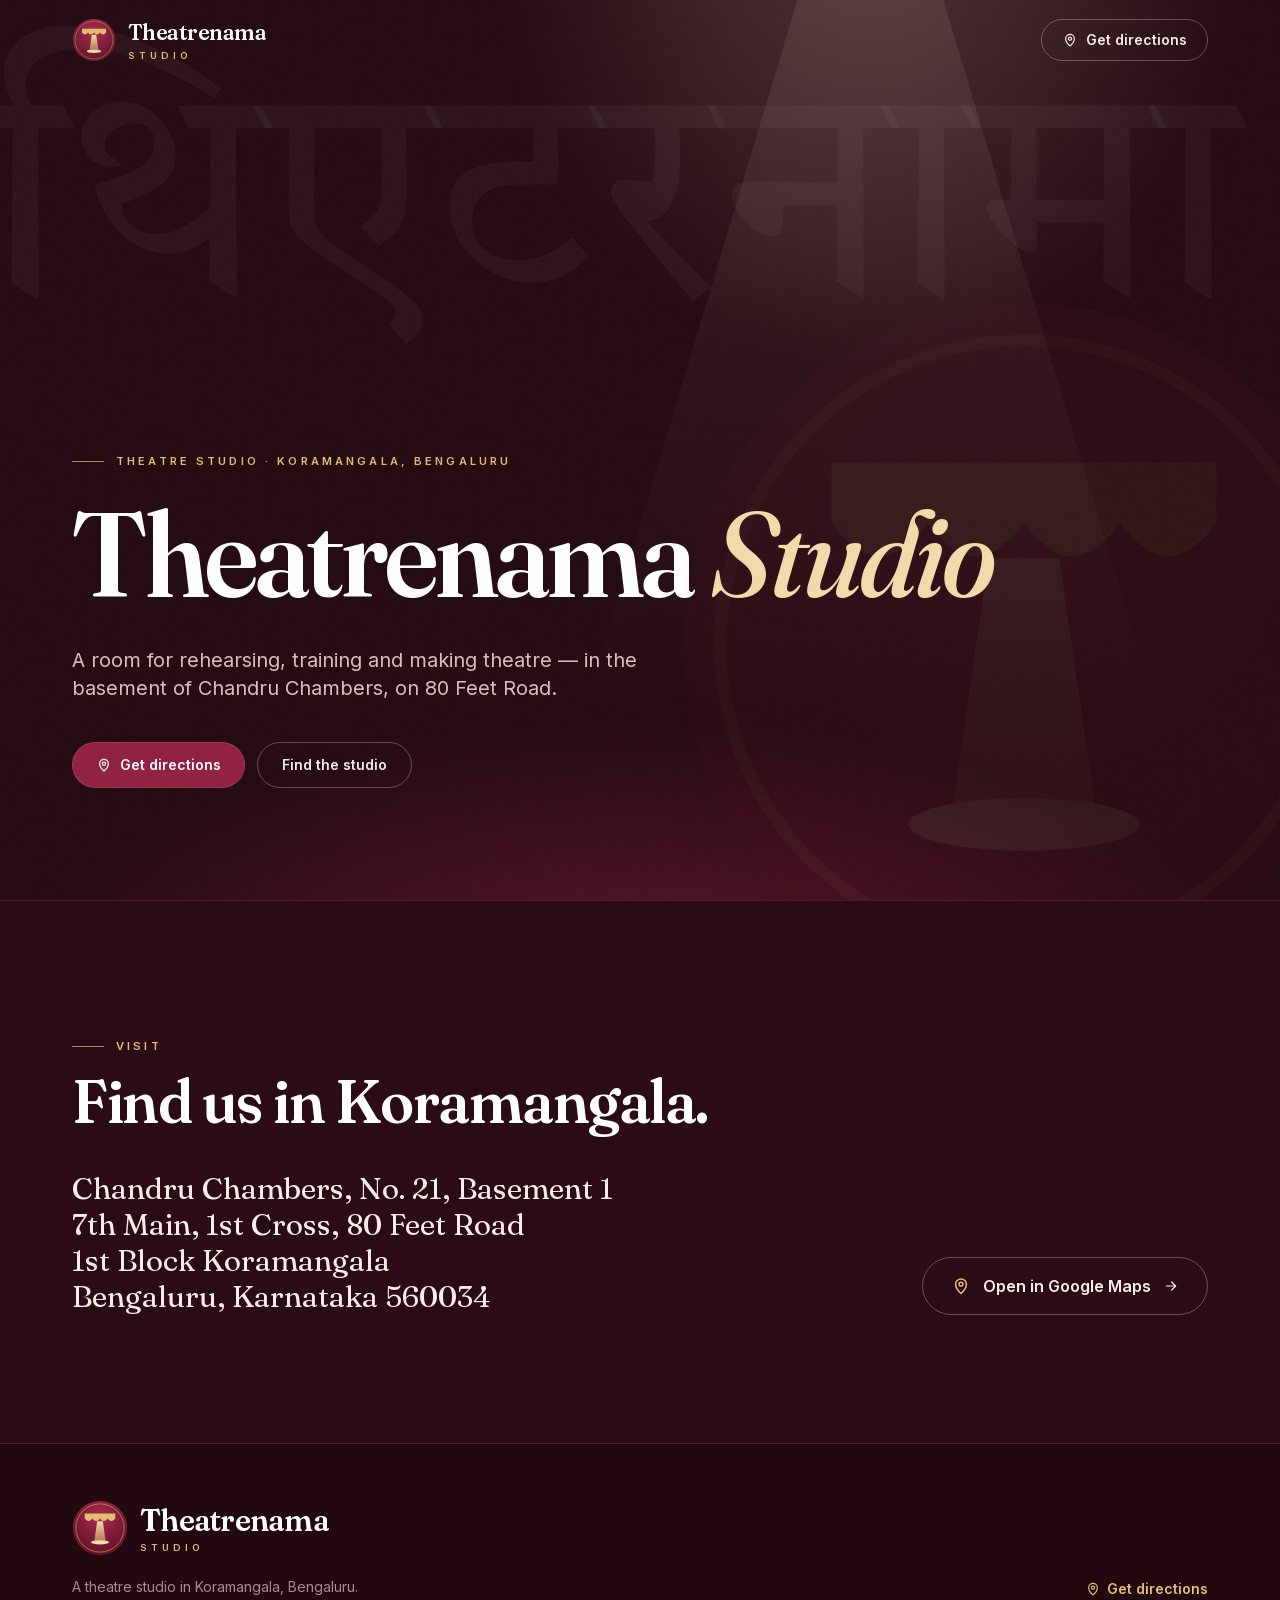
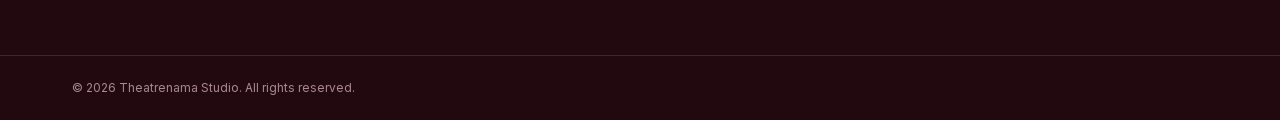
